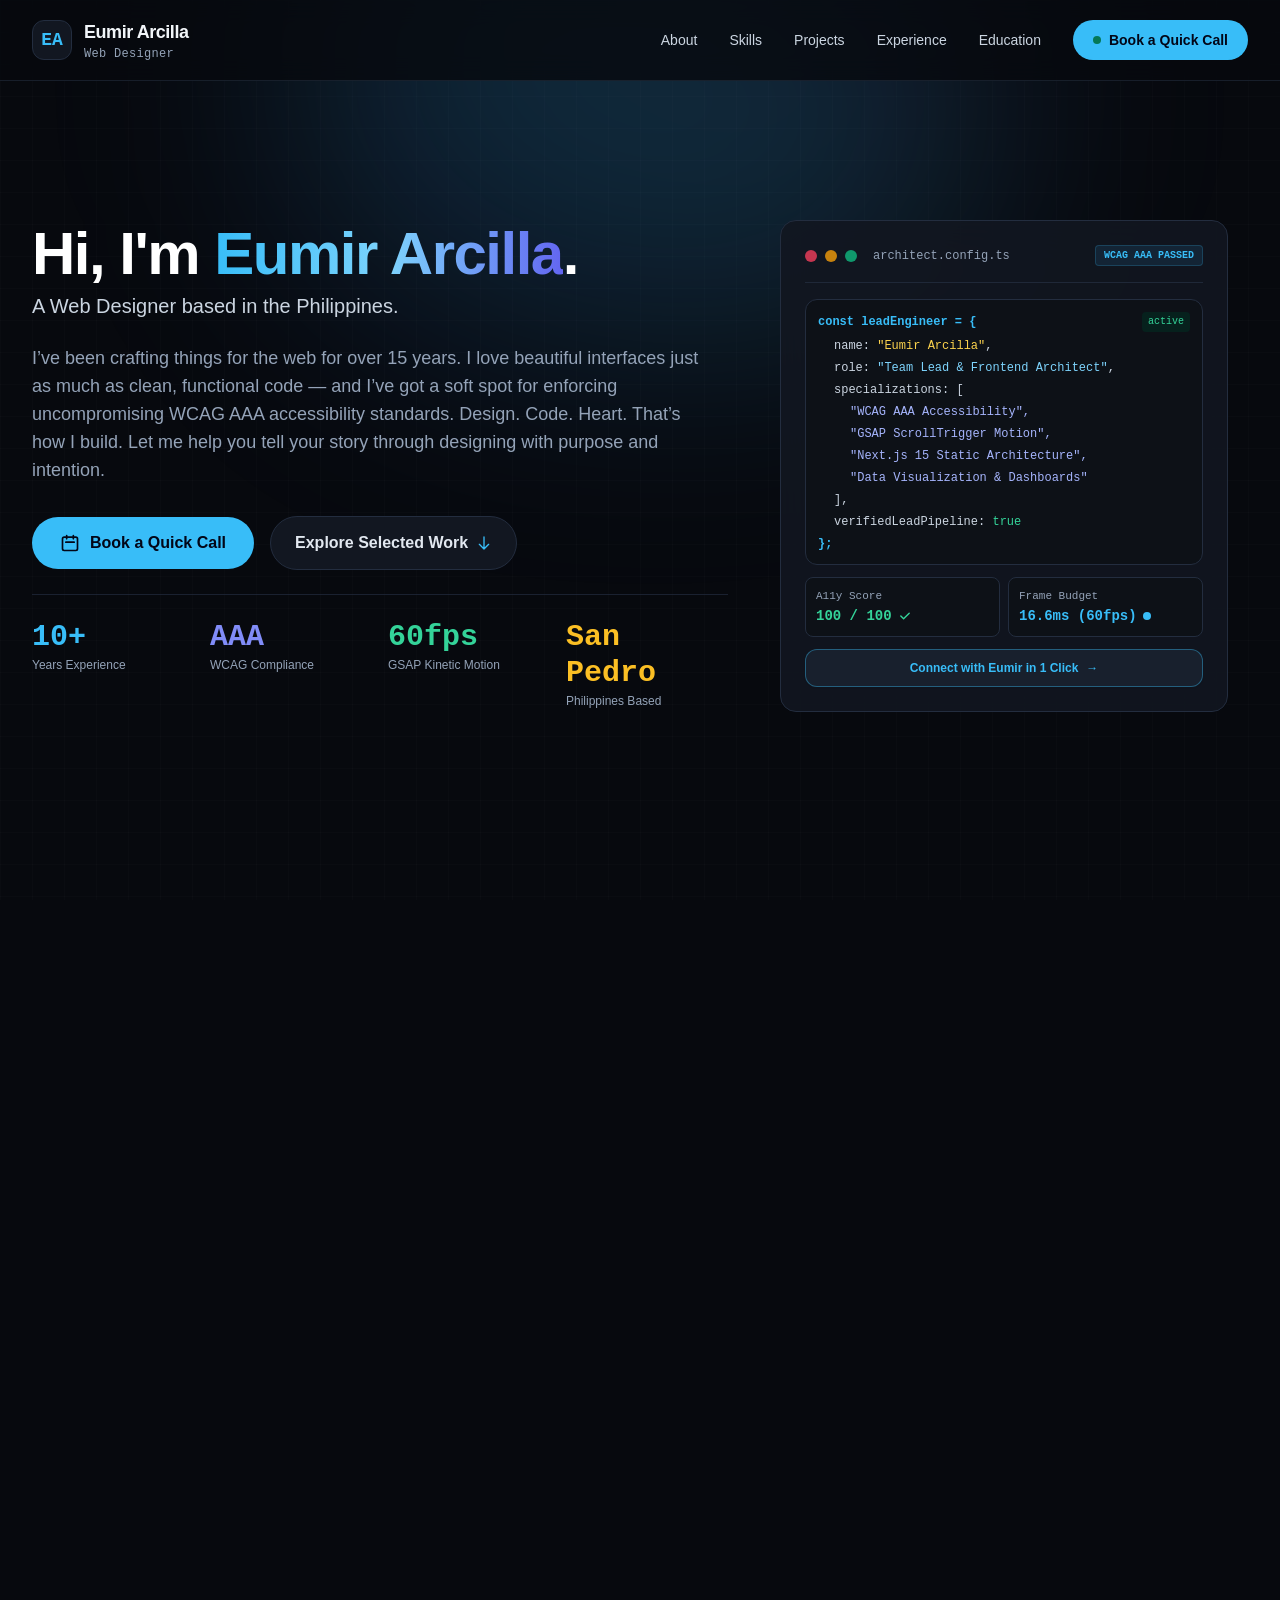
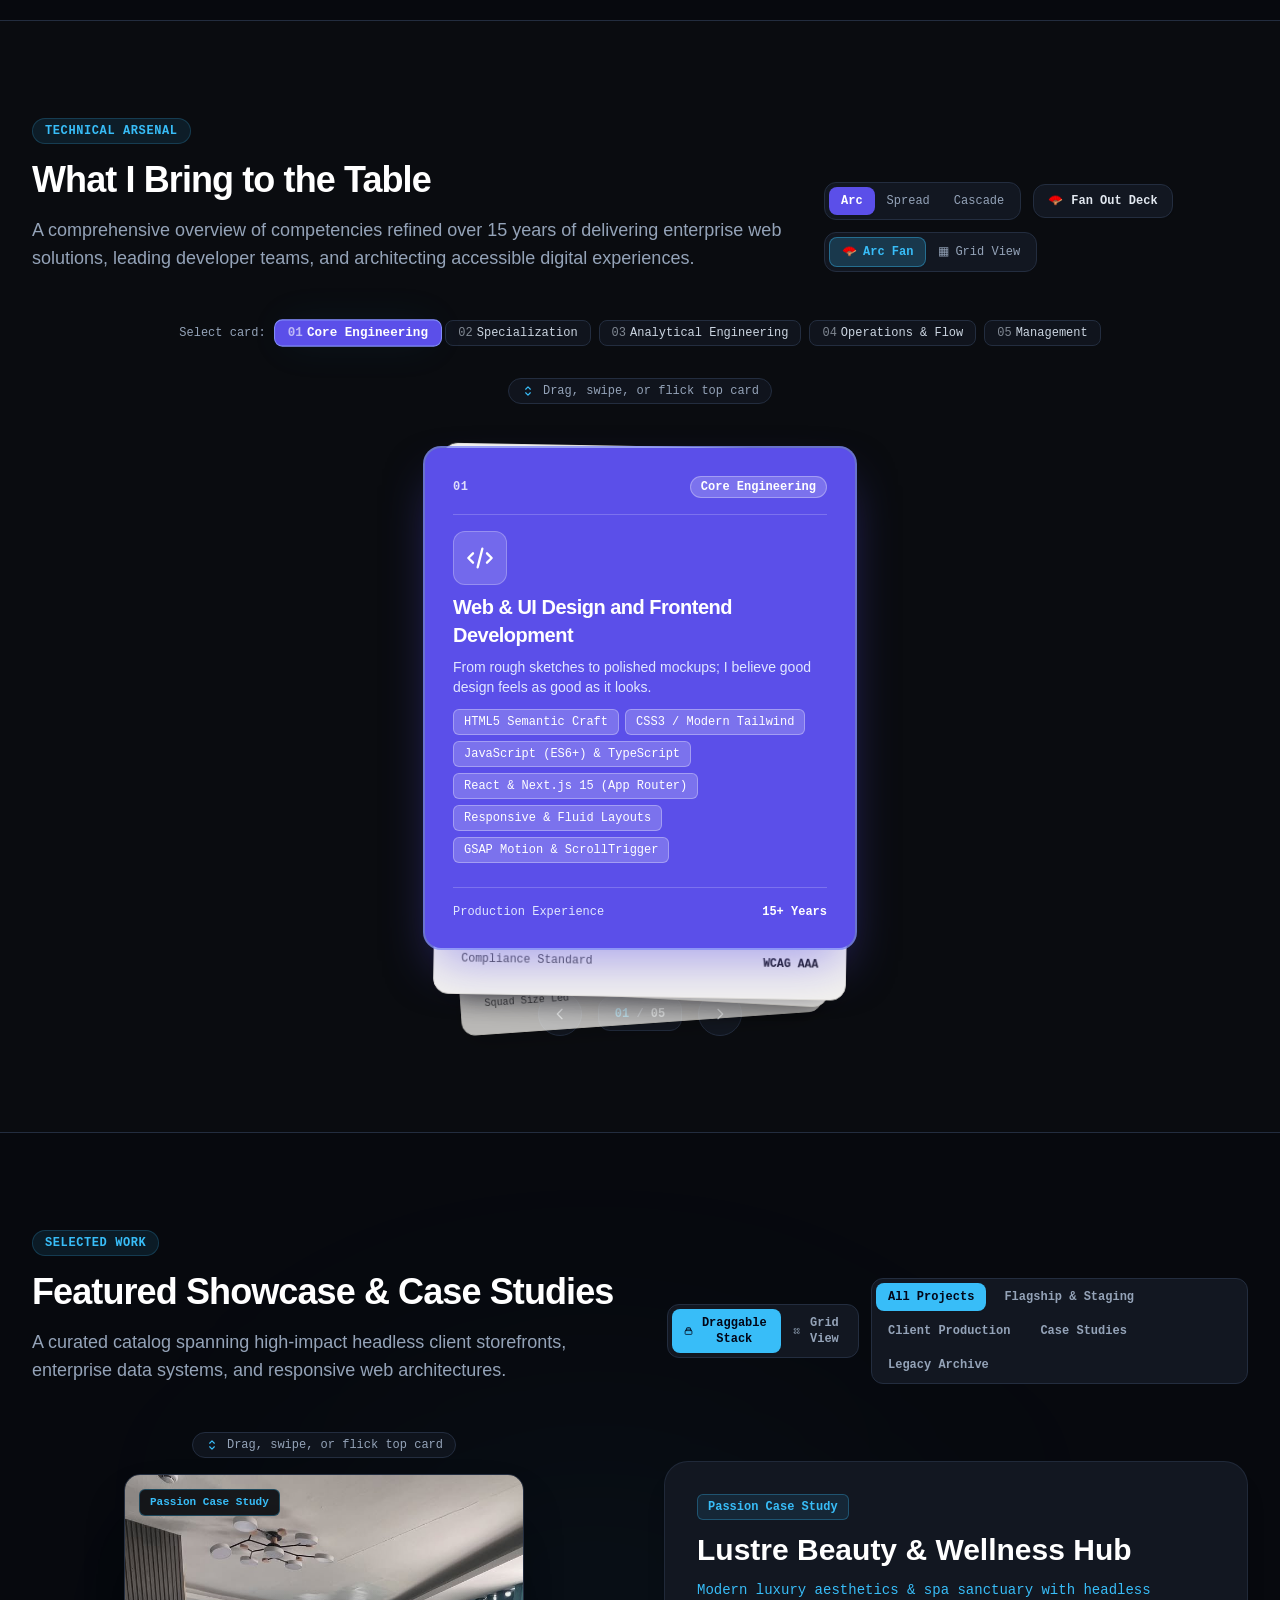
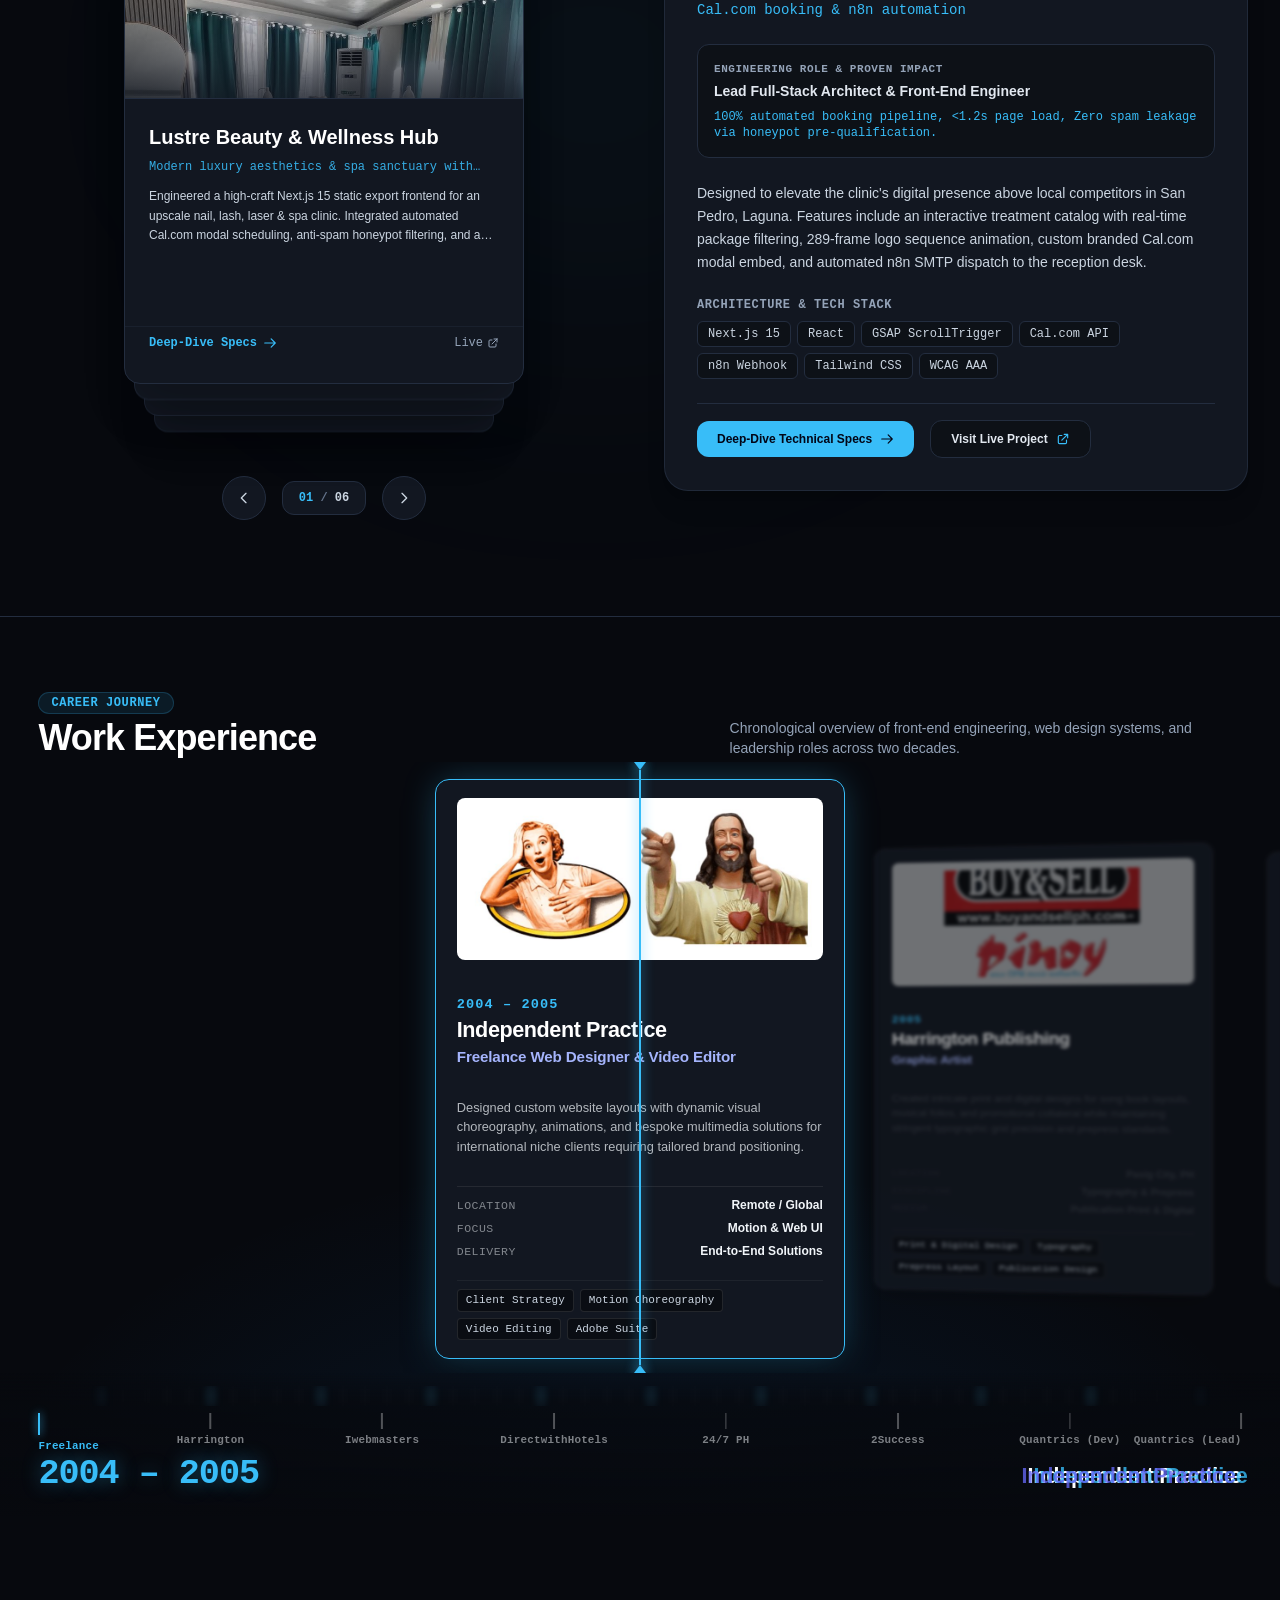
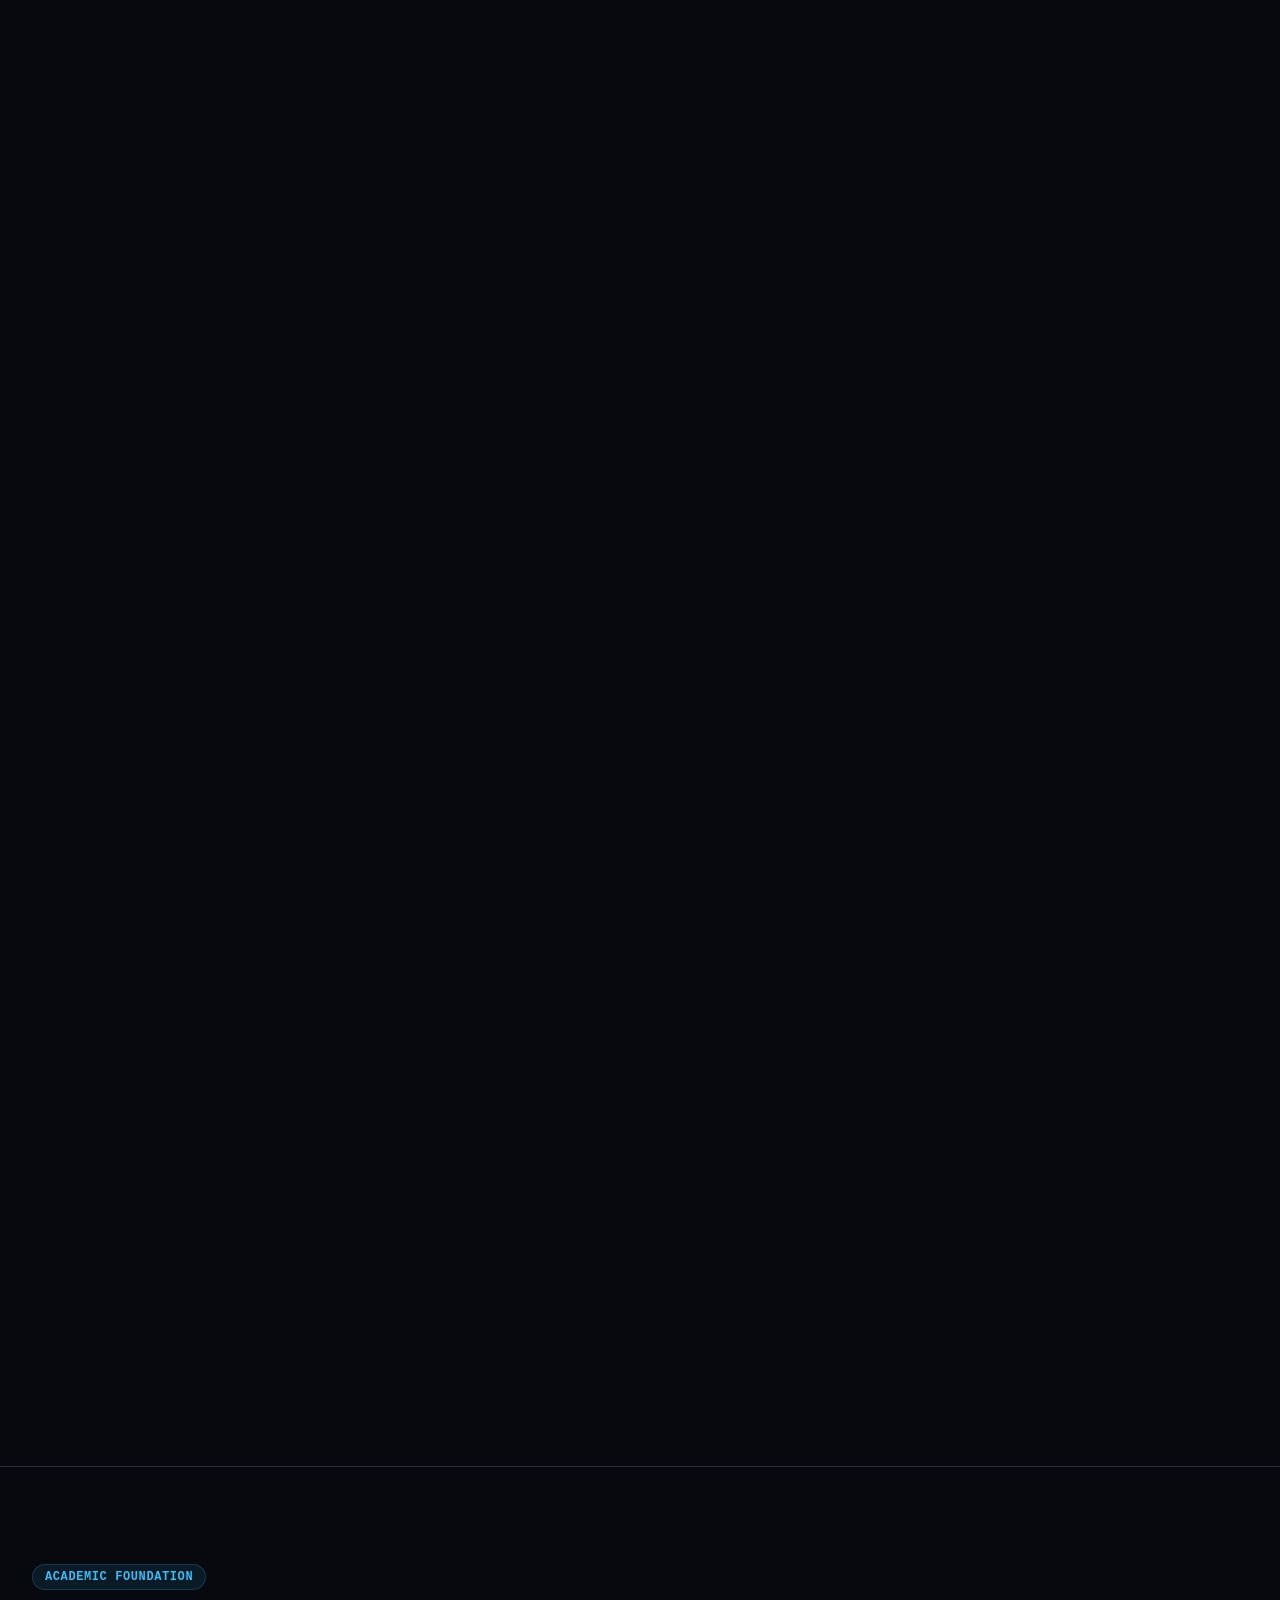
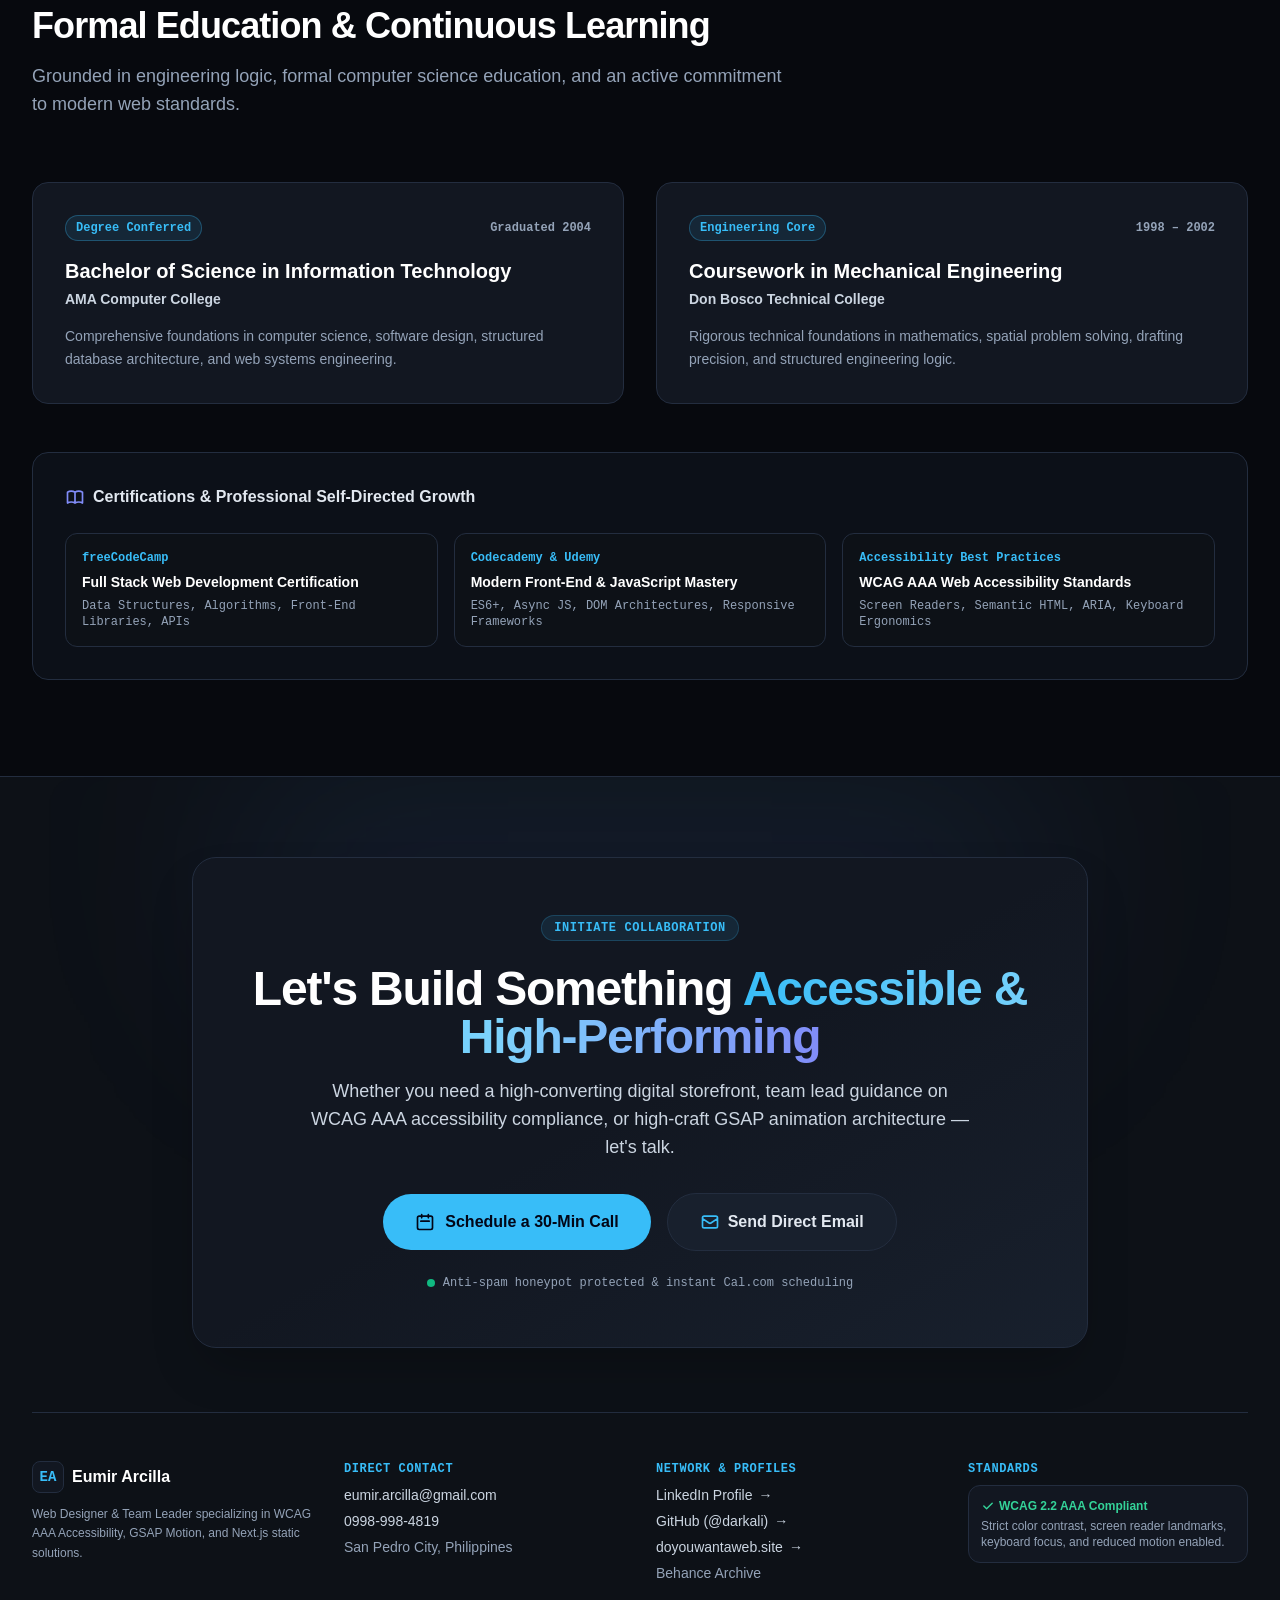
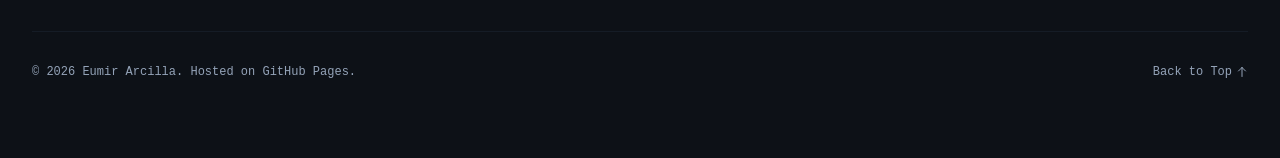
==== index.html @ a5be797b "Feat: Update supporting images for Work Experience section with branded company assets" ====
<!DOCTYPE html><!--6Mm9fi036B7rylkPkdK_B--><html lang="en" class="dark scroll-smooth"><head><meta charSet="utf-8"/><meta name="viewport" content="width=device-width, initial-scale=1, viewport-fit=cover"/><link rel="stylesheet" href="/_next/static/css/1da4fb6502bbda56.css" data-precedence="next"/><link rel="preload" as="script" fetchPriority="low" href="/_next/static/chunks/webpack-1017649d66d1259f.js"/><script src="/_next/static/chunks/4bd1b696-c023c6e3521b1417.js" async=""></script><script src="/_next/static/chunks/255-0e5ac6cd71b0e266.js" async=""></script><script src="/_next/static/chunks/main-app-c4c82fe445e689ec.js" async=""></script><script src="/_next/static/chunks/c15bf2b0-23b96f27db3d4449.js" async=""></script><script src="/_next/static/chunks/674-6855b64ee899c7fb.js" async=""></script><script src="/_next/static/chunks/app/layout-cfb5810f3ad5d52a.js" async=""></script><script src="/_next/static/chunks/94-ec327ff38d811812.js" async=""></script><script src="/_next/static/chunks/app/page-08c0075a27c650fc.js" async=""></script><link rel="icon" href="./assets/favicon.svg" type="image/svg+xml"/><meta name="theme-color" content="#07090e"/><title>Eumir Arcilla | Senior Front-End Developer &amp; Team Lead</title><meta name="description" content="Seasoned Web Developer &amp; Team Lead with over 15 years of expertise in front-end development, WCAG AAA web accessibility compliance, and high-performance modern web architecture."/><link rel="author" href="https://darkali.github.io"/><meta name="author" content="Eumir Arcilla"/><meta name="creator" content="Eumir Arcilla"/><link rel="canonical" href="https://darkali.github.io/"/><meta property="og:title" content="Eumir Arcilla | Senior Front-End Developer &amp; Team Lead"/><meta property="og:description" content="Crafting digital storefronts that captivate your audience and operational systems that keep you scaling. Specializing in Front-End Architecture, WCAG AAA Compliance, and GSAP Motion Engineering."/><meta property="og:url" content="https://darkali.github.io/"/><meta property="og:site_name" content="Eumir Arcilla Portfolio"/><meta property="og:locale" content="en_PH"/><meta property="og:type" content="website"/><meta name="twitter:card" content="summary"/><meta name="twitter:title" content="Eumir Arcilla | Senior Front-End Developer &amp; Team Lead"/><meta name="twitter:description" content="Crafting digital storefronts that captivate your audience and operational systems that keep you scaling. Specializing in Front-End Architecture, WCAG AAA Compliance, and GSAP Motion Engineering."/><script type="text/javascript">
  (function (C, A, L) { 
    let p = function (a, ar) { a.q.push(ar); }; 
    let d = C.document; 
    C.Cal = C.Cal || function () { 
      let cal = C.Cal; 
      let ar = arguments; 
      if (!cal.loaded) { 
        cal.ns = {}; 
        cal.q = cal.q || []; 
        let js = d.createElement("script");
        js.src = A;
        js.async = true;
        d.head.appendChild(js); 
        cal.loaded = true; 
      } 
      if (ar[0] === L) { 
        let api = function () { p(api, arguments); }; 
        let namespace = ar[1]; 
        api.q = api.q || []; 
        if(typeof namespace === "string"){
          cal.ns[namespace] = cal.ns[namespace] || api;
          p(cal.ns[namespace], ar);
          p(cal, ["initNamespace", namespace]);
        } else p(cal, ar); 
        return api; 
      } 
      p(cal, ar); 
    }; 
  })(window, "https://app.cal.com/embed/embed.js", "init");

  Cal("init", { origin: "https://app.cal.com" });
  Cal("ui", {
    theme: "dark",
    styles: { branding: { brandColor: "#38bdf8" } },
    hideEventTypeDetails: false,
    layout: "month_view"
  });

  Cal("init", "quick-call", { origin: "https://app.cal.com" });
  Cal.ns["quick-call"]("ui", {
    theme: "dark",
    styles: { branding: { brandColor: "#38bdf8" } },
    hideEventTypeDetails: false,
    layout: "month_view"
  });
</script><script src="/_next/static/chunks/polyfills-42372ed130431b0a.js" noModule=""></script></head><body class="bg-canvas text-slate-100 antialiased selection:bg-brand-cyan selection:text-slate-950"><div hidden=""><!--$--><!--/$--></div><a href="#main-content" class="skip-to-content">Skip to main content</a><header class="fixed top-0 left-0 right-0 z-50 transition-all duration-300 bg-canvas/80 backdrop-blur-md border-b border-canvas-border/60"><div class="sr-only opacity-0 pointer-events-none h-0 w-0 overflow-hidden" aria-hidden="true"><label for="hp_navbar_field">Do not fill this field</label><input id="hp_navbar_field" type="text" tabindex="-1" aria-hidden="true" autoComplete="off" name="website_verify"/></div><nav aria-label="Main Navigation" class="max-w-7xl mx-auto px-4 sm:px-6 lg:px-8 h-20 flex items-center justify-between"><a href="#hero" class="flex items-center gap-3 group focus:outline-none" aria-label="Eumir Arcilla — Back to top"><div class="w-10 h-10 rounded-xl bg-canvas-card border border-canvas-border flex items-center justify-center text-brand-cyan font-mono font-bold text-lg group-hover:border-brand-cyan/80 group-hover:shadow-glow transition-all">EA</div><div class="flex flex-col"><span class="font-bold tracking-tight text-slate-100 group-hover:text-brand-cyan transition-colors text-base sm:text-lg">Eumir Arcilla</span><span class="text-xs text-slate-400 font-mono tracking-wide">Web Designer</span></div></a><div class="hidden md:flex items-center gap-8"><a href="#hero" class="text-sm font-medium text-slate-300 hover:text-brand-cyan transition-colors py-2 focus:outline-none">About</a><a href="#skills" class="text-sm font-medium text-slate-300 hover:text-brand-cyan transition-colors py-2 focus:outline-none">Skills</a><a href="#projects" class="text-sm font-medium text-slate-300 hover:text-brand-cyan transition-colors py-2 focus:outline-none">Projects</a><a href="#experience" class="text-sm font-medium text-slate-300 hover:text-brand-cyan transition-colors py-2 focus:outline-none">Experience</a><a href="#education" class="text-sm font-medium text-slate-300 hover:text-brand-cyan transition-colors py-2 focus:outline-none">Education</a><button type="button" data-cal-link="eumir-arcilla/quick-call" data-cal-namespace="quick-call" data-cal-config="{&quot;layout&quot;:&quot;month_view&quot;}" class="inline-flex items-center justify-center gap-2 px-5 py-2.5 rounded-full bg-brand-cyan text-slate-950 font-semibold text-sm hover:bg-sky-300 hover:shadow-glow active:scale-95 transition-all focus:outline-none"><span class="w-2 h-2 rounded-full bg-emerald-700 animate-pulse"></span><span>Book a Quick Call</span></button></div><div class="flex items-center md:hidden"><button type="button" aria-expanded="false" aria-label="Toggle Navigation" class="p-2.5 rounded-xl bg-canvas-card border border-canvas-border text-slate-300 hover:text-brand-cyan focus:outline-none"><svg class="w-6 h-6" fill="none" stroke="currentColor" viewBox="0 0 24 24"><path stroke-linecap="round" stroke-linejoin="round" stroke-width="2" d="M4 6h16M4 12h16M4 18h16"></path></svg></button></div></nav></header><main id="main-content" class="w-full overflow-x-clip"><section id="hero" aria-label="Introduction &amp; Overview" class="relative min-h-screen pt-28 pb-20 flex items-center justify-center overflow-hidden bg-canvas"><div data-ambient-grid="true" class="absolute inset-0 bg-grid-pattern opacity-40 pointer-events-none transition-opacity" aria-hidden="true"></div><div class="absolute -top-40 left-1/2 -translate-x-1/2 w-[700px] h-[500px] bg-gradient-to-tr from-brand-blue/15 via-brand-cyan/20 to-brand-indigo/15 rounded-full blur-[120px] pointer-events-none" aria-hidden="true"></div><div class="sr-only opacity-0 pointer-events-none h-0 w-0 overflow-hidden" aria-hidden="true"><label for="hp_hero_verify">Leave this field empty</label><input id="hp_hero_verify" type="text" tabindex="-1" aria-hidden="true" autoComplete="off" name="company_url_hp" value=""/></div><div class="relative z-10 max-w-7xl mx-auto px-4 sm:px-6 lg:px-8 w-full"><div class="grid grid-cols-1 lg:grid-cols-12 gap-12 lg:gap-8 items-center"><div data-hero-content="true" class="lg:col-span-7 space-y-6"><div class="space-y-2"><h1 data-gsap="main-headline" class="text-4xl sm:text-5xl lg:text-6xl font-extrabold tracking-tight text-white leading-[1.12]">Hi, I&#x27;m<!-- --> <span class="bg-gradient-to-r from-brand-cyan via-sky-300 to-brand-indigo bg-clip-text text-transparent">Eumir Arcilla</span>.</h1><p data-gsap="subtitle" class="text-lg sm:text-xl font-medium text-slate-300">A Web Designer based in the Philippines.</p></div><p class="text-base sm:text-lg text-slate-400 leading-relaxed max-w-2xl">I’ve been crafting things for the web for over 15 years. I love beautiful interfaces just as much as clean, functional code — and I’ve got a soft spot for enforcing uncompromising WCAG AAA accessibility standards. Design. Code. Heart. That’s how I build. Let me help you tell your story through designing with purpose and intention.</p><div class="pt-2 flex flex-wrap items-center gap-4"><button type="button" data-gsap="booking-cta" data-cal-link="eumir-arcilla/quick-call" data-cal-namespace="quick-call" data-cal-config="{&quot;layout&quot;:&quot;month_view&quot;}" class="inline-flex items-center justify-center gap-2.5 px-7 py-3.5 rounded-full bg-brand-cyan text-slate-950 font-bold text-base hover:bg-sky-300 hover:shadow-glow active:scale-95 transition-all focus:outline-none"><svg class="w-5 h-5" fill="none" stroke="currentColor" viewBox="0 0 24 24"><path stroke-linecap="round" stroke-linejoin="round" stroke-width="2" d="M8 7V3m8 4V3m-9 8h10M5 21h14a2 2 0 002-2V7a2 2 0 00-2-2H5a2 2 0 00-2 2v12a2 2 0 002 2z"></path></svg><span>Book a Quick Call</span></button><a href="#projects" data-gsap="booking-cta" class="inline-flex items-center justify-center gap-2 px-6 py-3.5 rounded-full bg-canvas-card border border-canvas-border hover:border-brand-cyan/60 text-slate-200 hover:text-white font-semibold text-base transition-all focus:outline-none"><span>Explore Selected Work</span><svg class="w-4 h-4 text-brand-cyan" fill="none" stroke="currentColor" viewBox="0 0 24 24"><path stroke-linecap="round" stroke-linejoin="round" stroke-width="2" d="M19 14l-7 7m0 0l-7-7m7 7V3"></path></svg></a></div><div data-gsap="trust-metrics" class="pt-6 grid grid-cols-2 sm:grid-cols-4 gap-4 border-t border-canvas-border/70"><div><div class="text-2xl sm:text-3xl font-extrabold text-brand-cyan font-mono">10+</div><div class="text-xs text-slate-400 mt-0.5">Years Experience</div></div><div><div class="text-2xl sm:text-3xl font-extrabold text-indigo-400 font-mono">AAA</div><div class="text-xs text-slate-400 mt-0.5">WCAG Compliance</div></div><div><div class="text-2xl sm:text-3xl font-extrabold text-emerald-400 font-mono">60fps</div><div class="text-xs text-slate-400 mt-0.5">GSAP Kinetic Motion</div></div><div><div class="text-2xl sm:text-3xl font-extrabold text-amber-400 font-mono">San Pedro</div><div class="text-xs text-slate-400 mt-0.5">Philippines Based</div></div></div></div><div class="lg:col-span-5 flex justify-center"><div data-gsap="hero-visual" class="w-full max-w-md rounded-2xl bg-canvas-card/90 border border-canvas-border shadow-card backdrop-blur-xl p-5 sm:p-6 transition-transform relative group"><div class="flex items-center justify-between pb-4 border-b border-canvas-border/80"><div class="flex items-center gap-2"><span class="w-3 h-3 rounded-full bg-rose-500/80 inline-block"></span><span class="w-3 h-3 rounded-full bg-amber-500/80 inline-block"></span><span class="w-3 h-3 rounded-full bg-emerald-500/80 inline-block"></span><span class="ml-2 font-mono text-xs text-slate-400">architect.config.ts</span></div><span class="px-2 py-0.5 rounded text-[10px] font-mono font-semibold bg-brand-cyan/10 text-brand-cyan border border-brand-cyan/20">WCAG AAA PASSED</span></div><div class="mt-4 space-y-3 font-mono text-xs text-slate-300"><div class="p-3 rounded-xl bg-canvas-subtle border border-canvas-border space-y-1.5"><div class="text-slate-400 flex items-center justify-between"><span class="text-brand-cyan font-bold">const leadEngineer = {</span><span class="text-[10px] text-emerald-400 bg-emerald-950/60 px-1.5 py-0.5 rounded">active</span></div><div class="pl-4 text-slate-300">name: <span class="text-amber-300">&quot;Eumir Arcilla&quot;</span>,</div><div class="pl-4 text-slate-300">role: <span class="text-sky-300">&quot;Team Lead &amp; Frontend Architect&quot;</span>,</div><div class="pl-4 text-slate-300">specializations: [</div><div class="pl-8 text-indigo-300">&quot;WCAG AAA Accessibility&quot;,</div><div class="pl-8 text-indigo-300">&quot;GSAP ScrollTrigger Motion&quot;,</div><div class="pl-8 text-indigo-300">&quot;Next.js 15 Static Architecture&quot;,</div><div class="pl-8 text-indigo-300">&quot;Data Visualization &amp; Dashboards&quot;</div><div class="pl-4 text-slate-300">],</div><div class="pl-4 text-slate-300">verifiedLeadPipeline: <span class="text-emerald-400">true</span></div><div class="text-brand-cyan font-bold">};</div></div><div class="grid grid-cols-2 gap-2 text-[11px]"><div class="p-2.5 rounded-lg bg-canvas-subtle border border-canvas-border"><div class="text-slate-400">A11y Score</div><div class="text-emerald-400 font-bold text-sm mt-0.5 flex items-center gap-1.5"><span>100 / 100</span><svg class="w-3.5 h-3.5 text-emerald-400" fill="currentColor" viewBox="0 0 20 20"><path fill-rule="evenodd" d="M16.707 5.293a1 1 0 010 1.414l-8 8a1 1 0 01-1.414 0l-4-4a1 1 0 011.414-1.414L8 12.586l7.293-7.293a1 1 0 011.414 0z" clip-rule="evenodd"></path></svg></div></div><div class="p-2.5 rounded-lg bg-canvas-subtle border border-canvas-border"><div class="text-slate-400">Frame Budget</div><div class="text-brand-cyan font-bold text-sm mt-0.5 flex items-center gap-1.5"><span>16.6ms (60fps)</span><span class="w-2 h-2 rounded-full bg-brand-cyan animate-pulse"></span></div></div></div><button type="button" data-cal-link="eumir-arcilla/quick-call" data-cal-namespace="quick-call" data-cal-config="{&quot;layout&quot;:&quot;month_view&quot;}" class="w-full mt-2 py-2.5 px-4 rounded-xl bg-canvas-elevated hover:bg-canvas-subtle border border-brand-cyan/40 hover:border-brand-cyan text-brand-cyan hover:text-sky-300 font-sans font-semibold text-xs flex items-center justify-center gap-2 transition-all shadow-sm"><span>Connect with Eumir in 1 Click</span><span aria-hidden="true">→</span></button></div></div></div></div></div></section><section id="skills" aria-label="Technical Skills and Core Competencies" class="py-24 bg-[#0a0c10] border-t border-canvas-border relative overflow-x-clip"><div class="max-w-7xl mx-auto px-4 sm:px-6 lg:px-8"><div class="flex flex-col md:flex-row md:items-end justify-between mb-12 gap-6"><div class="max-w-3xl space-y-4"><div class="inline-flex items-center gap-2 px-3 py-1 rounded-full bg-brand-cyan/10 border border-brand-cyan/20 text-xs font-mono font-bold text-brand-cyan uppercase tracking-wider">Technical Arsenal</div><h2 class="text-3xl sm:text-4xl font-extrabold tracking-tight text-white">What I Bring to the Table</h2><p class="text-slate-400 text-base sm:text-lg leading-relaxed">A comprehensive overview of competencies refined over 15 years of delivering enterprise web solutions, leading developer teams, and architecting accessible digital experiences.</p></div><div class="flex flex-wrap items-center gap-3"><div class="hidden md:flex items-center gap-3"><div class="inline-flex items-center p-1 rounded-xl bg-canvas-card border border-canvas-border text-xs font-mono" role="group" aria-label="Fan Shape Controls"><button type="button" data-fan-mode-control="arc" aria-pressed="true" class="px-3 py-1.5 rounded-lg transition-all bg-[#5b4fe9] text-white font-bold shadow-sm">Arc</button><button type="button" data-fan-mode-control="spread" aria-pressed="false" class="px-3 py-1.5 rounded-lg transition-all text-slate-400 hover:text-slate-200">Spread</button><button type="button" data-fan-mode-control="cascade" aria-pressed="false" class="px-3 py-1.5 rounded-lg transition-all text-slate-400 hover:text-slate-200">Cascade</button></div><button type="button" data-fan-toggle="true" aria-pressed="false" class="inline-flex items-center gap-2 px-3.5 py-2 rounded-xl text-xs font-mono font-semibold bg-canvas-card border border-canvas-border hover:border-slate-500 text-slate-200 hover:text-white transition-all shadow-sm active:scale-95"><span>🪭</span><span data-fan-toggle-label="true">Fan Out Deck</span></button></div><div class="inline-flex items-center p-1 rounded-xl bg-canvas-card border border-canvas-border text-xs font-mono"><button type="button" aria-pressed="true" class="px-3 py-1.5 rounded-lg transition-all flex items-center gap-1.5 bg-brand-cyan/20 text-brand-cyan font-bold border border-brand-cyan/40 shadow-sm"><span>🪭</span><span>Arc Fan</span></button><button type="button" aria-pressed="false" class="px-3 py-1.5 rounded-lg transition-all flex items-center gap-1.5 text-slate-400 hover:text-slate-200"><span>▦</span><span>Grid View</span></button></div></div></div><div class="flex flex-wrap items-center justify-center gap-2 mb-8" aria-label="Direct Card Quick Selectors"><span class="text-xs font-mono text-slate-400 mr-1 hidden sm:inline">Select card:</span><button type="button" class="px-3 py-1 rounded-lg text-xs font-mono transition-all border bg-canvas-card/80 text-slate-300 border-canvas-border hover:border-slate-500 hover:text-white"><span class="opacity-60 mr-1">0<!-- -->1</span>Core Engineering</button><button type="button" class="px-3 py-1 rounded-lg text-xs font-mono transition-all border bg-canvas-card/80 text-slate-300 border-canvas-border hover:border-slate-500 hover:text-white"><span class="opacity-60 mr-1">0<!-- -->2</span>Specialization</button><button type="button" class="px-3 py-1 rounded-lg text-xs font-mono transition-all border bg-canvas-card/80 text-slate-300 border-canvas-border hover:border-slate-500 hover:text-white"><span class="opacity-60 mr-1">0<!-- -->3</span>Analytical Engineering</button><button type="button" class="px-3 py-1 rounded-lg text-xs font-mono transition-all border bg-canvas-card/80 text-slate-300 border-canvas-border hover:border-slate-500 hover:text-white"><span class="opacity-60 mr-1">0<!-- -->4</span>Operations &amp; Flow</button><button type="button" class="px-3 py-1 rounded-lg text-xs font-mono transition-all border bg-canvas-card/80 text-slate-300 border-canvas-border hover:border-slate-500 hover:text-white"><span class="opacity-60 mr-1">0<!-- -->5</span>Management</button></div><div class="elastic-stack relative w-full min-h-[590px] sm:min-h-[660px] flex items-center justify-center py-8 select-none overflow-visible" data-elastic-hover="true" data-fan-mode="arc" role="region" aria-label="Interactive Technical Skills Arc Deck" tabindex="0"><div data-elastic-card="true" data-skill-id="web-frontend" tabindex="0" role="button" aria-label="Web &amp; UI Design and Frontend Development — Core Engineering" aria-pressed="false" style="transform-origin:center bottom;z-index:20;touch-action:auto" class="elastic-card absolute w-[285px] xs:w-[310px] sm:w-[380px] md:w-[410px] lg:w-[430px] max-w-[82vw] rounded-2xl transition-colors duration-300 p-6 sm:p-7 flex flex-col justify-between focus:outline-none cursor-pointer bg-[#f4f3ef] text-neutral-900 border border-[#e2e0d8] shadow-[0_12px_32px_-8px_rgba(0,0,0,0.38)] hover:border-neutral-400"><div><div class="flex items-center justify-between"><span class="font-mono text-xs font-bold tracking-wider text-neutral-500">0<!-- -->1</span><span class="text-xs font-mono font-semibold px-2.5 py-0.5 rounded-full border bg-black/5 text-neutral-700 border-neutral-300">Core Engineering</span></div><div class="h-px w-full my-4 bg-neutral-300/80"></div><div class="my-2"><div class="p-3 rounded-xl border inline-flex items-center justify-center transition-transform group-hover:scale-105 flex-shrink-0 bg-black/[0.04] border-neutral-300 text-neutral-900 [&amp;_svg]:text-neutral-900"><svg class="w-7 h-7" fill="none" stroke="currentColor" viewBox="0 0 24 24"><path stroke-linecap="round" stroke-linejoin="round" stroke-width="2" d="M10 20l4-16m4 4l4 4-4 4M6 16l-4-4 4-4"></path></svg></div></div><div class="mt-2"><h3 class="text-lg sm:text-xl font-bold tracking-tight leading-snug text-neutral-900">Web &amp; UI Design and Frontend Development</h3><p class="mt-2 text-xs sm:text-sm leading-relaxed text-neutral-600">From rough sketches to polished mockups; I believe good design feels as good as it looks.</p></div><div class="pt-3 flex flex-wrap gap-1.5"><span class="text-xs font-mono px-2.5 py-1 rounded-md border bg-neutral-200/90 text-neutral-800 border-neutral-300/80">HTML5 Semantic Craft</span><span class="text-xs font-mono px-2.5 py-1 rounded-md border bg-neutral-200/90 text-neutral-800 border-neutral-300/80">CSS3 / Modern Tailwind</span><span class="text-xs font-mono px-2.5 py-1 rounded-md border bg-neutral-200/90 text-neutral-800 border-neutral-300/80">JavaScript (ES6+) &amp; TypeScript</span><span class="text-xs font-mono px-2.5 py-1 rounded-md border bg-neutral-200/90 text-neutral-800 border-neutral-300/80">React &amp; Next.js 15 (App Router)</span><span class="text-xs font-mono px-2.5 py-1 rounded-md border bg-neutral-200/90 text-neutral-800 border-neutral-300/80">Responsive &amp; Fluid Layouts</span><span class="text-xs font-mono px-2.5 py-1 rounded-md border bg-neutral-200/90 text-neutral-800 border-neutral-300/80">GSAP Motion &amp; ScrollTrigger</span></div></div><div class="mt-6 pt-4 border-t flex items-center justify-between text-xs font-mono border-neutral-300/80 text-neutral-600"><span>Production Experience</span><span class="font-bold text-neutral-900">15+ Years</span></div></div><div data-elastic-card="true" data-skill-id="wcag-accessibility" tabindex="0" role="button" aria-label="Web Accessibility (WCAG AAA) Compliance — Specialization" aria-pressed="false" style="transform-origin:center bottom;z-index:21;touch-action:auto" class="elastic-card absolute w-[285px] xs:w-[310px] sm:w-[380px] md:w-[410px] lg:w-[430px] max-w-[82vw] rounded-2xl transition-colors duration-300 p-6 sm:p-7 flex flex-col justify-between focus:outline-none cursor-pointer bg-[#f4f3ef] text-neutral-900 border border-[#e2e0d8] shadow-[0_12px_32px_-8px_rgba(0,0,0,0.38)] hover:border-neutral-400"><div><div class="flex items-center justify-between"><span class="font-mono text-xs font-bold tracking-wider text-neutral-500">0<!-- -->2</span><span class="text-xs font-mono font-semibold px-2.5 py-0.5 rounded-full border bg-black/5 text-neutral-700 border-neutral-300">Specialization</span></div><div class="h-px w-full my-4 bg-neutral-300/80"></div><div class="my-2"><div class="p-3 rounded-xl border inline-flex items-center justify-center transition-transform group-hover:scale-105 flex-shrink-0 bg-black/[0.04] border-neutral-300 text-neutral-900 [&amp;_svg]:text-neutral-900"><svg class="w-7 h-7" fill="none" stroke="currentColor" viewBox="0 0 24 24"><path stroke-linecap="round" stroke-linejoin="round" stroke-width="2" d="M9 12l2 2 4-4m5.618-4.016A11.955 11.955 0 0112 2.944a11.955 11.955 0 01-8.618 3.04A12.02 12.02 0 003 9c0 5.591 3.824 10.29 9 11.622 5.176-1.332 9-6.03 9-11.622 0-1.042-.133-2.052-.382-3.016z"></path></svg></div></div><div class="mt-2"><h3 class="text-lg sm:text-xl font-bold tracking-tight leading-snug text-neutral-900">Web Accessibility (WCAG AAA) Compliance</h3><p class="mt-2 text-xs sm:text-sm leading-relaxed text-neutral-600">Uncompromising advocacy and execution for accessible web experiences, ensuring full WCAG 2.1/2.2 Level AAA compliance, ARIA landmark semantics, and assistive technology optimization.</p></div><div class="pt-3 flex flex-wrap gap-1.5"><span class="text-xs font-mono px-2.5 py-1 rounded-md border bg-neutral-200/90 text-neutral-800 border-neutral-300/80">WCAG AAA Strict Compliance</span><span class="text-xs font-mono px-2.5 py-1 rounded-md border bg-neutral-200/90 text-neutral-800 border-neutral-300/80">Semantic Landmark Architecture</span><span class="text-xs font-mono px-2.5 py-1 rounded-md border bg-neutral-200/90 text-neutral-800 border-neutral-300/80">Screen-Reader (NVDA/JAWS/VoiceOver) Audits</span><span class="text-xs font-mono px-2.5 py-1 rounded-md border bg-neutral-200/90 text-neutral-800 border-neutral-300/80">Full Keyboard Navigation &amp; Focus Rings</span><span class="text-xs font-mono px-2.5 py-1 rounded-md border bg-neutral-200/90 text-neutral-800 border-neutral-300/80">Color Contrast 7:1+ Ratios</span><span class="text-xs font-mono px-2.5 py-1 rounded-md border bg-neutral-200/90 text-neutral-800 border-neutral-300/80">Reduced Motion Alternatives</span></div></div><div class="mt-6 pt-4 border-t flex items-center justify-between text-xs font-mono border-neutral-300/80 text-neutral-600"><span>Compliance Standard</span><span class="font-bold text-neutral-900">WCAG AAA</span></div></div><div data-elastic-card="true" data-skill-id="data-visualization" tabindex="0" role="button" aria-label="Data Visualization &amp; Analysis — Analytical Engineering" aria-pressed="false" style="transform-origin:center bottom;z-index:22;touch-action:auto" class="elastic-card absolute w-[285px] xs:w-[310px] sm:w-[380px] md:w-[410px] lg:w-[430px] max-w-[82vw] rounded-2xl transition-colors duration-300 p-6 sm:p-7 flex flex-col justify-between focus:outline-none cursor-pointer bg-[#f4f3ef] text-neutral-900 border border-[#e2e0d8] shadow-[0_12px_32px_-8px_rgba(0,0,0,0.38)] hover:border-neutral-400"><div><div class="flex items-center justify-between"><span class="font-mono text-xs font-bold tracking-wider text-neutral-500">0<!-- -->3</span><span class="text-xs font-mono font-semibold px-2.5 py-0.5 rounded-full border bg-black/5 text-neutral-700 border-neutral-300">Analytical Engineering</span></div><div class="h-px w-full my-4 bg-neutral-300/80"></div><div class="my-2"><div class="p-3 rounded-xl border inline-flex items-center justify-center transition-transform group-hover:scale-105 flex-shrink-0 bg-black/[0.04] border-neutral-300 text-neutral-900 [&amp;_svg]:text-neutral-900"><svg class="w-7 h-7" fill="none" stroke="currentColor" viewBox="0 0 24 24"><path stroke-linecap="round" stroke-linejoin="round" stroke-width="2" d="M9 19v-6a2 2 0 00-2-2H5a2 2 0 00-2 2v6a2 2 0 002 2h2a2 2 0 002-2zm0 0V9a2 2 0 012-2h2a2 2 0 012 2v10m-6 0a2 2 0 002 2h2a2 2 0 002-2m0 0V5a2 2 0 012-2h2a2 2 0 012 2v14a2 2 0 01-2 2h-2a2 2 0 01-2-2z"></path></svg></div></div><div class="mt-2"><h3 class="text-lg sm:text-xl font-bold tracking-tight leading-snug text-neutral-900">Data Visualization &amp; Analysis</h3><p class="mt-2 text-xs sm:text-sm leading-relaxed text-neutral-600">Taking raw information and making it understandable, useful, and even beautiful.</p></div><div class="pt-3 flex flex-wrap gap-1.5"><span class="text-xs font-mono px-2.5 py-1 rounded-md border bg-neutral-200/90 text-neutral-800 border-neutral-300/80">Interactive Dashboards</span><span class="text-xs font-mono px-2.5 py-1 rounded-md border bg-neutral-200/90 text-neutral-800 border-neutral-300/80">Enterprise HR Feedback Systems</span><span class="text-xs font-mono px-2.5 py-1 rounded-md border bg-neutral-200/90 text-neutral-800 border-neutral-300/80">Data-Driven Reporting UI</span><span class="text-xs font-mono px-2.5 py-1 rounded-md border bg-neutral-200/90 text-neutral-800 border-neutral-300/80">Analytical Filtering &amp; State</span><span class="text-xs font-mono px-2.5 py-1 rounded-md border bg-neutral-200/90 text-neutral-800 border-neutral-300/80">Visual Charting &amp; Graph Engines</span><span class="text-xs font-mono px-2.5 py-1 rounded-md border bg-neutral-200/90 text-neutral-800 border-neutral-300/80">Metric KPIs &amp; Executive Overviews</span></div></div><div class="mt-6 pt-4 border-t flex items-center justify-between text-xs font-mono border-neutral-300/80 text-neutral-600"><span>Efficiency Boost</span><span class="font-bold text-neutral-900">40%+ Speed</span></div></div><div data-elastic-card="true" data-skill-id="process-tooling" tabindex="0" role="button" aria-label="Process Improvement &amp; Modern Tooling — Operations &amp; Flow" aria-pressed="false" style="transform-origin:center bottom;z-index:21;touch-action:auto" class="elastic-card absolute w-[285px] xs:w-[310px] sm:w-[380px] md:w-[410px] lg:w-[430px] max-w-[82vw] rounded-2xl transition-colors duration-300 p-6 sm:p-7 flex flex-col justify-between focus:outline-none cursor-pointer bg-[#f4f3ef] text-neutral-900 border border-[#e2e0d8] shadow-[0_12px_32px_-8px_rgba(0,0,0,0.38)] hover:border-neutral-400"><div><div class="flex items-center justify-between"><span class="font-mono text-xs font-bold tracking-wider text-neutral-500">0<!-- -->4</span><span class="text-xs font-mono font-semibold px-2.5 py-0.5 rounded-full border bg-black/5 text-neutral-700 border-neutral-300">Operations &amp; Flow</span></div><div class="h-px w-full my-4 bg-neutral-300/80"></div><div class="my-2"><div class="p-3 rounded-xl border inline-flex items-center justify-center transition-transform group-hover:scale-105 flex-shrink-0 bg-black/[0.04] border-neutral-300 text-neutral-900 [&amp;_svg]:text-neutral-900"><svg class="w-7 h-7" fill="none" stroke="currentColor" viewBox="0 0 24 24"><path stroke-linecap="round" stroke-linejoin="round" stroke-width="2" d="M13 10V3L4 14h7v7l9-11h-7z"></path></svg></div></div><div class="mt-2"><h3 class="text-lg sm:text-xl font-bold tracking-tight leading-snug text-neutral-900">Process Improvement &amp; Modern Tooling</h3><p class="mt-2 text-xs sm:text-sm leading-relaxed text-neutral-600">Engineering high-efficiency front-end workflows, code standards, CI/CD automated deployment, and agile delivery pipelines that eliminate bottlenecks.</p></div><div class="pt-3 flex flex-wrap gap-1.5"><span class="text-xs font-mono px-2.5 py-1 rounded-md border bg-neutral-200/90 text-neutral-800 border-neutral-300/80">Agile / Scrum Methodologies</span><span class="text-xs font-mono px-2.5 py-1 rounded-md border bg-neutral-200/90 text-neutral-800 border-neutral-300/80">Front-End Workflow Enhancement</span><span class="text-xs font-mono px-2.5 py-1 rounded-md border bg-neutral-200/90 text-neutral-800 border-neutral-300/80">CI/CD &amp; GitHub Pages Pipelines</span><span class="text-xs font-mono px-2.5 py-1 rounded-md border bg-neutral-200/90 text-neutral-800 border-neutral-300/80">Automated Playwright QA Auditing</span><span class="text-xs font-mono px-2.5 py-1 rounded-md border bg-neutral-200/90 text-neutral-800 border-neutral-300/80">Modular Component Libraries</span><span class="text-xs font-mono px-2.5 py-1 rounded-md border bg-neutral-200/90 text-neutral-800 border-neutral-300/80">Anti-Spam &amp; Webhook Pipelines</span></div></div><div class="mt-6 pt-4 border-t flex items-center justify-between text-xs font-mono border-neutral-300/80 text-neutral-600"><span>Deployment Cycle</span><span class="font-bold text-neutral-900">Instant Zero-Downtime</span></div></div><div data-elastic-card="true" data-skill-id="leadership-coaching" tabindex="0" role="button" aria-label="Team Leadership &amp; Engineering Coaching — Management" aria-pressed="false" style="transform-origin:center bottom;z-index:20;touch-action:auto" class="elastic-card absolute w-[285px] xs:w-[310px] sm:w-[380px] md:w-[410px] lg:w-[430px] max-w-[82vw] rounded-2xl transition-colors duration-300 p-6 sm:p-7 flex flex-col justify-between focus:outline-none cursor-pointer bg-[#f4f3ef] text-neutral-900 border border-[#e2e0d8] shadow-[0_12px_32px_-8px_rgba(0,0,0,0.38)] hover:border-neutral-400"><div><div class="flex items-center justify-between"><span class="font-mono text-xs font-bold tracking-wider text-neutral-500">0<!-- -->5</span><span class="text-xs font-mono font-semibold px-2.5 py-0.5 rounded-full border bg-black/5 text-neutral-700 border-neutral-300">Management</span></div><div class="h-px w-full my-4 bg-neutral-300/80"></div><div class="my-2"><div class="p-3 rounded-xl border inline-flex items-center justify-center transition-transform group-hover:scale-105 flex-shrink-0 bg-black/[0.04] border-neutral-300 text-neutral-900 [&amp;_svg]:text-neutral-900"><svg class="w-7 h-7" fill="none" stroke="currentColor" viewBox="0 0 24 24"><path stroke-linecap="round" stroke-linejoin="round" stroke-width="2" d="M17 20h5v-2a3 3 0 00-5.356-1.857M17 20H7m10 0v-2c0-.656-.126-1.283-.356-1.857M7 20H2v-2a3 3 0 015.356-1.857M7 20v-2c0-.656.126-1.283.356-1.857m0 0a5.002 5.002 0 019.288 0M15 7a3 3 0 11-6 0 3 3 0 016 0zm6 3a2 2 0 11-4 0 2 2 0 014 0zM7 10a2 2 0 11-4 0 2 2 0 014 0z"></path></svg></div></div><div class="mt-2"><h3 class="text-lg sm:text-xl font-bold tracking-tight leading-snug text-neutral-900">Team Leadership &amp; Engineering Coaching</h3><p class="mt-2 text-xs sm:text-sm leading-relaxed text-neutral-600">Empowering developer squads through empathetic mentorship, technical code reviews, cross-functional alignment with product owners, and constructive resolution.</p></div><div class="pt-3 flex flex-wrap gap-1.5"><span class="text-xs font-mono px-2.5 py-1 rounded-md border bg-neutral-200/90 text-neutral-800 border-neutral-300/80">Mentoring &amp; Coaching Junior/Mid Devs</span><span class="text-xs font-mono px-2.5 py-1 rounded-md border bg-neutral-200/90 text-neutral-800 border-neutral-300/80">Cross-Functional Team Alignment</span><span class="text-xs font-mono px-2.5 py-1 rounded-md border bg-neutral-200/90 text-neutral-800 border-neutral-300/80">Code Reviews &amp; Standards Enforcement</span><span class="text-xs font-mono px-2.5 py-1 rounded-md border bg-neutral-200/90 text-neutral-800 border-neutral-300/80">Conflict Resolution &amp; Team Morale</span><span class="text-xs font-mono px-2.5 py-1 rounded-md border bg-neutral-200/90 text-neutral-800 border-neutral-300/80">Sprint Planning &amp; Velocity Tracking</span><span class="text-xs font-mono px-2.5 py-1 rounded-md border bg-neutral-200/90 text-neutral-800 border-neutral-300/80">Stakeholder Communication</span></div></div><div class="mt-6 pt-4 border-t flex items-center justify-between text-xs font-mono border-neutral-300/80 text-neutral-600"><span>Squad Size Led</span><span class="font-bold text-neutral-900">Cross-Functional</span></div></div></div></div></section><section id="projects" aria-label="Selected Projects and Case Studies" class="py-24 bg-canvas border-t border-canvas-border relative overflow-hidden"><div class="absolute top-1/2 left-1/4 -translate-y-1/2 w-[550px] h-[450px] bg-brand-cyan/5 rounded-full blur-[140px] pointer-events-none" aria-hidden="true"></div><div class="max-w-7xl mx-auto px-4 sm:px-6 lg:px-8 relative z-10"><div class="flex flex-col md:flex-row md:items-end justify-between mb-12 gap-6"><div class="space-y-4 max-w-2xl"><div class="inline-flex items-center gap-2 px-3 py-1 rounded-full bg-brand-cyan/10 border border-brand-cyan/20 text-xs font-mono font-bold text-brand-cyan uppercase tracking-wider">Selected Work</div><h2 class="text-3xl sm:text-4xl font-extrabold tracking-tight text-white">Featured Showcase &amp; Case Studies</h2><p class="text-slate-400 text-base sm:text-lg">A curated catalog spanning high-impact headless client storefronts, enterprise data systems, and responsive web architectures.</p></div><div class="flex flex-col sm:flex-row sm:items-center gap-3"><div class="inline-flex items-center p-1 rounded-xl bg-canvas-card border border-canvas-border" role="group" aria-label="Projects view mode"><button type="button" aria-pressed="true" class="inline-flex items-center gap-1.5 px-3 py-1.5 rounded-lg text-xs font-mono font-semibold transition-all focus:outline-none bg-brand-cyan text-slate-950 shadow-sm"><svg class="w-3.5 h-3.5" fill="none" stroke="currentColor" viewBox="0 0 24 24"><path stroke-linecap="round" stroke-linejoin="round" stroke-width="2" d="M19 11H5m14 0a2 2 0 012 2v6a2 2 0 01-2 2H5a2 2 0 01-2-2v-6a2 2 0 012-2m14 0V9a2 2 0 00-2-2M5 11V9a2 2 0 012-2m0 0V5a2 2 0 012-2h6a2 2 0 012 2v2M7 7h10"></path></svg><span>Draggable Stack</span></button><button type="button" aria-pressed="false" class="inline-flex items-center gap-1.5 px-3 py-1.5 rounded-lg text-xs font-mono font-semibold transition-all focus:outline-none text-slate-400 hover:text-slate-200"><svg class="w-3.5 h-3.5" fill="none" stroke="currentColor" viewBox="0 0 24 24"><path stroke-linecap="round" stroke-linejoin="round" stroke-width="2" d="M4 6a2 2 0 012-2h2a2 2 0 012 2v2a2 2 0 01-2 2H6a2 2 0 01-2-2V6zM14 6a2 2 0 012-2h2a2 2 0 012 2v2a2 2 0 01-2 2h-2a2 2 0 01-2-2V6zM4 16a2 2 0 012-2h2a2 2 0 012 2v2a2 2 0 01-2 2H6a2 2 0 01-2-2v-2zM14 16a2 2 0 012-2h2a2 2 0 012 2v2a2 2 0 01-2 2h-2a2 2 0 01-2-2v-2z"></path></svg><span>Grid View</span></button></div><div role="tablist" aria-label="Filter projects by category" class="flex flex-wrap items-center gap-1.5 p-1 rounded-xl bg-canvas-card border border-canvas-border"><button role="tab" aria-selected="true" class="px-3 py-1.5 rounded-lg text-xs font-semibold font-mono transition-all focus:outline-none bg-brand-cyan text-slate-950 shadow-sm">All Projects</button><button role="tab" aria-selected="false" class="px-3 py-1.5 rounded-lg text-xs font-semibold font-mono transition-all focus:outline-none text-slate-400 hover:text-slate-200">Flagship &amp; Staging</button><button role="tab" aria-selected="false" class="px-3 py-1.5 rounded-lg text-xs font-semibold font-mono transition-all focus:outline-none text-slate-400 hover:text-slate-200">Client Production</button><button role="tab" aria-selected="false" class="px-3 py-1.5 rounded-lg text-xs font-semibold font-mono transition-all focus:outline-none text-slate-400 hover:text-slate-200">Case Studies</button><button role="tab" aria-selected="false" class="px-3 py-1.5 rounded-lg text-xs font-semibold font-mono transition-all focus:outline-none text-slate-400 hover:text-slate-200">Legacy Archive</button></div></div></div><div class="grid grid-cols-1 lg:grid-cols-12 gap-10 lg:gap-12 items-center"><div class="lg:col-span-6 flex flex-col items-center"><div class="mb-4 inline-flex items-center gap-2 px-3 py-1 rounded-full bg-canvas-card/80 border border-canvas-border text-xs font-mono text-slate-400"><svg class="w-3.5 h-3.5 text-brand-cyan animate-pulse" fill="none" stroke="currentColor" viewBox="0 0 24 24"><path stroke-linecap="round" stroke-linejoin="round" stroke-width="2" d="M8 9l4-4 4 4m0 6l-4 4-4-4"></path></svg><span>Drag, swipe, or flick top card</span></div><div class="card-stack relative w-full max-w-[340px] sm:max-w-[400px] h-[480px] sm:h-[510px]" style="perspective:1000px;margin-bottom:84px"><div data-stack-card="true" data-project-card="true" class="stack-card absolute inset-0 rounded-2xl bg-canvas-card border border-canvas-border overflow-hidden select-none shadow-2xl flex flex-col justify-between transition-colors duration-300 border-brand-cyan/60 hover:shadow-glow cursor-grab active:cursor-grabbing" style="transform-origin:50% 92%;will-change:transform, opacity;touch-action:none"><div><div class="relative h-56 w-full bg-canvas-subtle overflow-hidden border-b border-canvas-border"><img alt="Lustre Beauty &amp; Wellness Hub Preview" draggable="false" loading="lazy" decoding="async" data-nimg="fill" class="object-cover object-top pointer-events-none" style="position:absolute;height:100%;width:100%;left:0;top:0;right:0;bottom:0;color:transparent" src="./assets/projects/lustre_preview.jpg"/><div class="absolute inset-0 bg-gradient-to-t from-canvas-card via-transparent to-transparent opacity-80 pointer-events-none"></div><div class="absolute top-3.5 left-3.5 flex items-center gap-2 pointer-events-none"><span class="px-2.5 py-1 rounded-md text-[11px] font-mono font-bold bg-canvas/90 backdrop-blur-md text-brand-cyan border border-brand-cyan/30">Passion Case Study</span></div></div><div class="p-6 space-y-2"><h3 class="text-xl font-bold text-white group-hover:text-brand-cyan transition-colors">Lustre Beauty &amp; Wellness Hub</h3><p class="text-xs font-mono text-brand-cyan/90 font-medium line-clamp-1">Modern luxury aesthetics &amp; spa sanctuary with headless Cal.com booking &amp; n8n automation</p><p class="text-xs text-slate-300 line-clamp-3 leading-relaxed pt-1">Engineered a high-craft Next.js 15 static export frontend for an upscale nail, lash, laser &amp; spa clinic. Integrated automated Cal.com modal scheduling, anti-spam honeypot filtering, and an n8n webhook pipeline with instant PHT calendar conversions.</p></div></div><div class="p-6 pt-0 border-t border-canvas-border/40 mt-2 flex items-center justify-between gap-3"><button type="button" class="text-xs font-mono font-bold text-brand-cyan hover:text-sky-300 inline-flex items-center gap-1.5 py-2 transition-colors focus:outline-none"><span>Deep-Dive Specs</span><svg class="w-3.5 h-3.5" fill="none" stroke="currentColor" viewBox="0 0 24 24"><path stroke-linecap="round" stroke-linejoin="round" stroke-width="2" d="M14 5l7 7m0 0l-7 7m7-7H3"></path></svg></button><a href="https://darkali.github.io/salon-case-study/" target="_blank" rel="noopener noreferrer" class="text-xs font-mono text-slate-400 hover:text-white inline-flex items-center gap-1 transition-colors focus:outline-none"><span>Live</span><svg class="w-3 h-3" fill="none" stroke="currentColor" viewBox="0 0 24 24"><path stroke-linecap="round" stroke-linejoin="round" stroke-width="2" d="M10 6H6a2 2 0 00-2 2v10a2 2 0 002 2h10a2 2 0 002-2v-4M14 4h6m0 0v6m0-6L10 14"></path></svg></a></div></div><div data-stack-card="true" data-project-card="true" class="stack-card absolute inset-0 rounded-2xl bg-canvas-card border border-canvas-border overflow-hidden select-none shadow-2xl flex flex-col justify-between transition-colors duration-300 border-canvas-border/80" style="transform-origin:50% 92%;will-change:transform, opacity;touch-action:auto"><div><div class="relative h-56 w-full bg-canvas-subtle overflow-hidden border-b border-canvas-border"><img alt="Kowts Alvin Fitness &amp; Nutrition Preview" draggable="false" loading="lazy" decoding="async" data-nimg="fill" class="object-cover object-top pointer-events-none" style="position:absolute;height:100%;width:100%;left:0;top:0;right:0;bottom:0;color:transparent" src="./assets/projects/alvin_mockup.png"/><div class="absolute inset-0 bg-gradient-to-t from-canvas-card via-transparent to-transparent opacity-80 pointer-events-none"></div><div class="absolute top-3.5 left-3.5 flex items-center gap-2 pointer-events-none"><span class="px-2.5 py-1 rounded-md text-[11px] font-mono font-bold bg-canvas/90 backdrop-blur-md text-brand-cyan border border-brand-cyan/30">Client Production</span></div></div><div class="p-6 space-y-2"><h3 class="text-xl font-bold text-white group-hover:text-brand-cyan transition-colors">Kowts Alvin Fitness &amp; Nutrition</h3><p class="text-xs font-mono text-brand-cyan/90 font-medium line-clamp-1">High-octane personal training landing page with 60fps kinetic motion &amp; conversion layout</p><p class="text-xs text-slate-300 line-clamp-3 leading-relaxed pt-1">Immersive digital storefront for a top personal trainer and nutrition coach. Features fluid scroll-scrubbed kinetic reveals, program tier comparisons, interactive BMI/goals selectors, and direct client conversion flow.</p></div></div><div class="p-6 pt-0 border-t border-canvas-border/40 mt-2 flex items-center justify-between gap-3"><button type="button" class="text-xs font-mono font-bold text-brand-cyan hover:text-sky-300 inline-flex items-center gap-1.5 py-2 transition-colors focus:outline-none"><span>Deep-Dive Specs</span><svg class="w-3.5 h-3.5" fill="none" stroke="currentColor" viewBox="0 0 24 24"><path stroke-linecap="round" stroke-linejoin="round" stroke-width="2" d="M14 5l7 7m0 0l-7 7m7-7H3"></path></svg></button><a href="https://www.doyouwantaweb.site/portfolio/coach-alvin/" target="_blank" rel="noopener noreferrer" class="text-xs font-mono text-slate-400 hover:text-white inline-flex items-center gap-1 transition-colors focus:outline-none"><span>Live</span><svg class="w-3 h-3" fill="none" stroke="currentColor" viewBox="0 0 24 24"><path stroke-linecap="round" stroke-linejoin="round" stroke-width="2" d="M10 6H6a2 2 0 00-2 2v10a2 2 0 002 2h10a2 2 0 002-2v-4M14 4h6m0 0v6m0-6L10 14"></path></svg></a></div></div><div data-stack-card="true" data-project-card="true" class="stack-card absolute inset-0 rounded-2xl bg-canvas-card border border-canvas-border overflow-hidden select-none shadow-2xl flex flex-col justify-between transition-colors duration-300 border-canvas-border/80" style="transform-origin:50% 92%;will-change:transform, opacity;touch-action:auto"><div><div class="relative h-56 w-full bg-canvas-subtle overflow-hidden border-b border-canvas-border"><img alt="DaxFigz Toys &amp; Collectibles Preview" draggable="false" loading="lazy" decoding="async" data-nimg="fill" class="object-cover object-top pointer-events-none" style="position:absolute;height:100%;width:100%;left:0;top:0;right:0;bottom:0;color:transparent" src="./assets/projects/daxfigz_teaser.jpg"/><div class="absolute inset-0 bg-gradient-to-t from-canvas-card via-transparent to-transparent opacity-80 pointer-events-none"></div><div class="absolute top-3.5 left-3.5 flex items-center gap-2 pointer-events-none"><span class="px-2.5 py-1 rounded-md text-[11px] font-mono font-bold bg-canvas/90 backdrop-blur-md text-brand-cyan border border-brand-cyan/30">Client Staging</span><span class="flex items-center gap-1.5 px-2 py-1 rounded-md text-[10px] font-mono font-bold bg-amber-950/90 backdrop-blur-md text-amber-300 border border-amber-600/40"><span class="w-1.5 h-1.5 rounded-full bg-amber-400 animate-pulse"></span>Live Staging</span></div></div><div class="p-6 space-y-2"><h3 class="text-xl font-bold text-white group-hover:text-brand-cyan transition-colors">DaxFigz Toys &amp; Collectibles</h3><p class="text-xs font-mono text-brand-cyan/90 font-medium line-clamp-1">Collector digital storefront featuring 289-frame kinetic engine &amp; instant QR lightbox checkout</p><p class="text-xs text-slate-300 line-clamp-3 leading-relaxed pt-1">A superhero comic-strip aesthetic collector portal engineered for Philippine anime and mecha hobbyists. Includes dynamic catalog search, authentic Japanese import authentications, and instant GCash/BDO QR payment lightboxes.</p></div></div><div class="p-6 pt-0 border-t border-canvas-border/40 mt-2 flex items-center justify-between gap-3"><button type="button" class="text-xs font-mono font-bold text-brand-cyan hover:text-sky-300 inline-flex items-center gap-1.5 py-2 transition-colors focus:outline-none"><span>Deep-Dive Specs</span><svg class="w-3.5 h-3.5" fill="none" stroke="currentColor" viewBox="0 0 24 24"><path stroke-linecap="round" stroke-linejoin="round" stroke-width="2" d="M14 5l7 7m0 0l-7 7m7-7H3"></path></svg></button><a href="https://www.doyouwantaweb.site/daxfigz/" target="_blank" rel="noopener noreferrer" class="text-xs font-mono text-slate-400 hover:text-white inline-flex items-center gap-1 transition-colors focus:outline-none"><span>Live</span><svg class="w-3 h-3" fill="none" stroke="currentColor" viewBox="0 0 24 24"><path stroke-linecap="round" stroke-linejoin="round" stroke-width="2" d="M10 6H6a2 2 0 00-2 2v10a2 2 0 002 2h10a2 2 0 002-2v-4M14 4h6m0 0v6m0-6L10 14"></path></svg></a></div></div><div data-stack-card="true" data-project-card="true" class="stack-card absolute inset-0 rounded-2xl bg-canvas-card border border-canvas-border overflow-hidden select-none shadow-2xl flex flex-col justify-between transition-colors duration-300 border-canvas-border/80" style="transform-origin:50% 92%;will-change:transform, opacity;touch-action:auto"><div><div class="relative h-56 w-full bg-canvas-subtle overflow-hidden border-b border-canvas-border"><img alt="Artisan Specialty Coffee Preview" draggable="false" loading="lazy" decoding="async" data-nimg="fill" class="object-cover object-top pointer-events-none" style="position:absolute;height:100%;width:100%;left:0;top:0;right:0;bottom:0;color:transparent" src="./assets/projects/coffeebean_thumbnail.jpg"/><div class="absolute inset-0 bg-gradient-to-t from-canvas-card via-transparent to-transparent opacity-80 pointer-events-none"></div><div class="absolute top-3.5 left-3.5 flex items-center gap-2 pointer-events-none"><span class="px-2.5 py-1 rounded-md text-[11px] font-mono font-bold bg-canvas/90 backdrop-blur-md text-brand-cyan border border-brand-cyan/30">Passion Case Study</span></div></div><div class="p-6 space-y-2"><h3 class="text-xl font-bold text-white group-hover:text-brand-cyan transition-colors">Artisan Specialty Coffee</h3><p class="text-xs font-mono text-brand-cyan/90 font-medium line-clamp-1">Immersive scrollytelling journey exploring single-origin coffee bean anatomy &amp; roast profiles</p><p class="text-xs text-slate-300 line-clamp-3 leading-relaxed pt-1">A cinematic interactive scrollytelling web experience detailing altitude flavors, terroir profiles, and roasting curve chemistry. Built with Next.js, CSS scroll-driven choreography, and rich atmospheric typography.</p></div></div><div class="p-6 pt-0 border-t border-canvas-border/40 mt-2 flex items-center justify-between gap-3"><button type="button" class="text-xs font-mono font-bold text-brand-cyan hover:text-sky-300 inline-flex items-center gap-1.5 py-2 transition-colors focus:outline-none"><span>Deep-Dive Specs</span><svg class="w-3.5 h-3.5" fill="none" stroke="currentColor" viewBox="0 0 24 24"><path stroke-linecap="round" stroke-linejoin="round" stroke-width="2" d="M14 5l7 7m0 0l-7 7m7-7H3"></path></svg></button><a href="https://www.doyouwantaweb.site/case-studies/coffeebean/" target="_blank" rel="noopener noreferrer" class="text-xs font-mono text-slate-400 hover:text-white inline-flex items-center gap-1 transition-colors focus:outline-none"><span>Live</span><svg class="w-3 h-3" fill="none" stroke="currentColor" viewBox="0 0 24 24"><path stroke-linecap="round" stroke-linejoin="round" stroke-width="2" d="M10 6H6a2 2 0 00-2 2v10a2 2 0 002 2h10a2 2 0 002-2v-4M14 4h6m0 0v6m0-6L10 14"></path></svg></a></div></div><div data-stack-card="true" data-project-card="true" class="stack-card absolute inset-0 rounded-2xl bg-canvas-card border border-canvas-border overflow-hidden select-none shadow-2xl flex flex-col justify-between transition-colors duration-300 border-canvas-border/80" style="transform-origin:50% 92%;will-change:transform, opacity;touch-action:auto"><div><div class="relative h-56 w-full bg-canvas-subtle overflow-hidden border-b border-canvas-border"><img alt="Sitio de Amor Leisure Farm Preview" draggable="false" loading="lazy" decoding="async" data-nimg="fill" class="object-cover object-top pointer-events-none" style="position:absolute;height:100%;width:100%;left:0;top:0;right:0;bottom:0;color:transparent" src="./assets/projects/sitiodeamor_thumbnail.jpg"/><div class="absolute inset-0 bg-gradient-to-t from-canvas-card via-transparent to-transparent opacity-80 pointer-events-none"></div><div class="absolute top-3.5 left-3.5 flex items-center gap-2 pointer-events-none"><span class="px-2.5 py-1 rounded-md text-[11px] font-mono font-bold bg-canvas/90 backdrop-blur-md text-brand-cyan border border-brand-cyan/30">Client Production</span></div></div><div class="p-6 space-y-2"><h3 class="text-xl font-bold text-white group-hover:text-brand-cyan transition-colors">Sitio de Amor Leisure Farm</h3><p class="text-xs font-mono text-brand-cyan/90 font-medium line-clamp-1">Full-featured staycation &amp; resort booking portal for an eco-tourism estate in San Pablo, Laguna</p><p class="text-xs text-slate-300 line-clamp-3 leading-relaxed pt-1">Comprehensive destination portal for a lush 14-hectare private leisure farm. Features room rates and pavilion bookings, interactive estate map, restaurant menu showcases, and event booking inquiry pipelines.</p></div></div><div class="p-6 pt-0 border-t border-canvas-border/40 mt-2 flex items-center justify-between gap-3"><button type="button" class="text-xs font-mono font-bold text-brand-cyan hover:text-sky-300 inline-flex items-center gap-1.5 py-2 transition-colors focus:outline-none"><span>Deep-Dive Specs</span><svg class="w-3.5 h-3.5" fill="none" stroke="currentColor" viewBox="0 0 24 24"><path stroke-linecap="round" stroke-linejoin="round" stroke-width="2" d="M14 5l7 7m0 0l-7 7m7-7H3"></path></svg></button><a href="https://sitiodeamor.com/wp61/" target="_blank" rel="noopener noreferrer" class="text-xs font-mono text-slate-400 hover:text-white inline-flex items-center gap-1 transition-colors focus:outline-none"><span>Live</span><svg class="w-3 h-3" fill="none" stroke="currentColor" viewBox="0 0 24 24"><path stroke-linecap="round" stroke-linejoin="round" stroke-width="2" d="M10 6H6a2 2 0 00-2 2v10a2 2 0 002 2h10a2 2 0 002-2v-4M14 4h6m0 0v6m0-6L10 14"></path></svg></a></div></div><div data-stack-card="true" data-project-card="true" class="stack-card absolute inset-0 rounded-2xl bg-canvas-card border border-canvas-border overflow-hidden select-none shadow-2xl flex flex-col justify-between transition-colors duration-300 border-canvas-border/80" style="transform-origin:50% 92%;will-change:transform, opacity;touch-action:auto"><div><div class="relative h-56 w-full bg-canvas-subtle overflow-hidden border-b border-canvas-border"><img alt="Gamified Promo Portals Preview" draggable="false" loading="lazy" decoding="async" data-nimg="fill" class="object-cover object-top pointer-events-none" style="position:absolute;height:100%;width:100%;left:0;top:0;right:0;bottom:0;color:transparent" src="./assets/projects/rice-cake-lottery.jpg"/><div class="absolute inset-0 bg-gradient-to-t from-canvas-card via-transparent to-transparent opacity-80 pointer-events-none"></div><div class="absolute top-3.5 left-3.5 flex items-center gap-2 pointer-events-none"><span class="px-2.5 py-1 rounded-md text-[11px] font-mono font-bold bg-canvas/90 backdrop-blur-md text-brand-cyan border border-brand-cyan/30">Interactive Prototype</span></div></div><div class="p-6 space-y-2"><h3 class="text-xl font-bold text-white group-hover:text-brand-cyan transition-colors">Gamified Promo Portals</h3><p class="text-xs font-mono text-brand-cyan/90 font-medium line-clamp-1">App landing pages</p><p class="text-xs text-slate-300 line-clamp-3 leading-relaxed pt-1">A high-converting web prototypes for Rice Cake Lottery promotional web game hosted on darkali.github.io.</p></div></div><div class="p-6 pt-0 border-t border-canvas-border/40 mt-2 flex items-center justify-between gap-3"><button type="button" class="text-xs font-mono font-bold text-brand-cyan hover:text-sky-300 inline-flex items-center gap-1.5 py-2 transition-colors focus:outline-none"><span>Deep-Dive Specs</span><svg class="w-3.5 h-3.5" fill="none" stroke="currentColor" viewBox="0 0 24 24"><path stroke-linecap="round" stroke-linejoin="round" stroke-width="2" d="M14 5l7 7m0 0l-7 7m7-7H3"></path></svg></button><a href="https://darkali.github.io/rice-cake-lottery-promotion/html/index.html" target="_blank" rel="noopener noreferrer" class="text-xs font-mono text-slate-400 hover:text-white inline-flex items-center gap-1 transition-colors focus:outline-none"><span>Live</span><svg class="w-3 h-3" fill="none" stroke="currentColor" viewBox="0 0 24 24"><path stroke-linecap="round" stroke-linejoin="round" stroke-width="2" d="M10 6H6a2 2 0 00-2 2v10a2 2 0 002 2h10a2 2 0 002-2v-4M14 4h6m0 0v6m0-6L10 14"></path></svg></a></div></div></div><div class="stack-controls flex items-center gap-4 mt-2" role="toolbar" aria-label="Card stack navigation"><button type="button" aria-label="Previous card in stack" class="w-11 h-11 rounded-full bg-canvas-card border border-canvas-border text-slate-300 hover:text-brand-cyan hover:border-brand-cyan/60 flex items-center justify-center transition-all disabled:opacity-40 disabled:pointer-events-none active:scale-95 focus:outline-none"><svg class="w-4 h-4" fill="none" stroke="currentColor" viewBox="0 0 24 24"><path stroke-linecap="round" stroke-linejoin="round" stroke-width="2" d="M15 19l-7-7 7-7"></path></svg></button><div class="px-4 py-2 rounded-xl bg-canvas-card border border-canvas-border font-mono text-xs font-bold text-slate-300"><span class="text-brand-cyan">01</span> <span class="text-slate-500">/</span> <span>06</span></div><button type="button" aria-label="Next card in stack" class="w-11 h-11 rounded-full bg-canvas-card border border-canvas-border text-slate-300 hover:text-brand-cyan hover:border-brand-cyan/60 flex items-center justify-center transition-all disabled:opacity-40 disabled:pointer-events-none active:scale-95 focus:outline-none"><svg class="w-4 h-4" fill="none" stroke="currentColor" viewBox="0 0 24 24"><path stroke-linecap="round" stroke-linejoin="round" stroke-width="2" d="M9 5l7 7-7 7"></path></svg></button></div><div aria-live="polite" class="sr-only">Active card 1 of 6: Lustre Beauty &amp; Wellness Hub</div></div><div class="lg:col-span-6 space-y-6"><div class="p-8 rounded-3xl bg-canvas-card border border-canvas-border/80 shadow-xl space-y-6 animate-fadeIn"><div class="space-y-3"><div class="flex items-center gap-2"><span class="px-2.5 py-1 rounded-md text-xs font-mono font-bold bg-brand-cyan/10 text-brand-cyan border border-brand-cyan/30">Passion Case Study</span></div><h3 class="text-2xl sm:text-3xl font-extrabold text-white">Lustre Beauty &amp; Wellness Hub</h3><p class="text-sm font-mono text-brand-cyan font-medium">Modern luxury aesthetics &amp; spa sanctuary with headless Cal.com booking &amp; n8n automation</p></div><div class="p-4 rounded-xl bg-canvas-subtle border border-canvas-border space-y-1"><div class="text-[11px] font-mono font-bold text-slate-400 uppercase tracking-wider">Engineering Role &amp; Proven Impact</div><div class="text-sm font-semibold text-slate-200">Lead Full-Stack Architect &amp; Front-End Engineer</div><div class="text-xs text-brand-cyan font-mono pt-1">100% automated booking pipeline, &lt;1.2s page load, Zero spam leakage via honeypot pre-qualification.</div></div><p class="text-sm text-slate-300 leading-relaxed">Designed to elevate the clinic&#x27;s digital presence above local competitors in San Pedro, Laguna. Features include an interactive treatment catalog with real-time package filtering, 289-frame logo sequence animation, custom branded Cal.com modal embed, and automated n8n SMTP dispatch to the reception desk.</p><div class="space-y-2"><div class="text-xs font-mono font-bold text-slate-400 uppercase tracking-wider">Architecture &amp; Tech Stack</div><div class="flex flex-wrap gap-1.5"><span class="text-xs font-mono px-2.5 py-1 rounded-md bg-canvas-subtle text-slate-300 border border-canvas-border">Next.js 15</span><span class="text-xs font-mono px-2.5 py-1 rounded-md bg-canvas-subtle text-slate-300 border border-canvas-border">React</span><span class="text-xs font-mono px-2.5 py-1 rounded-md bg-canvas-subtle text-slate-300 border border-canvas-border">GSAP ScrollTrigger</span><span class="text-xs font-mono px-2.5 py-1 rounded-md bg-canvas-subtle text-slate-300 border border-canvas-border">Cal.com API</span><span class="text-xs font-mono px-2.5 py-1 rounded-md bg-canvas-subtle text-slate-300 border border-canvas-border">n8n Webhook</span><span class="text-xs font-mono px-2.5 py-1 rounded-md bg-canvas-subtle text-slate-300 border border-canvas-border">Tailwind CSS</span><span class="text-xs font-mono px-2.5 py-1 rounded-md bg-canvas-subtle text-slate-300 border border-canvas-border">WCAG AAA</span></div></div><div class="pt-4 border-t border-canvas-border flex flex-wrap items-center gap-4"><button type="button" class="inline-flex items-center justify-center gap-2 px-5 py-2.5 rounded-xl bg-brand-cyan text-slate-950 font-bold text-xs hover:bg-sky-300 transition-all focus:outline-none"><span>Deep-Dive Technical Specs</span><svg class="w-3.5 h-3.5" fill="none" stroke="currentColor" viewBox="0 0 24 24"><path stroke-linecap="round" stroke-linejoin="round" stroke-width="2" d="M14 5l7 7m0 0l-7 7m7-7H3"></path></svg></button><a href="https://darkali.github.io/salon-case-study/" target="_blank" rel="noopener noreferrer" class="inline-flex items-center justify-center gap-2 px-5 py-2.5 rounded-xl bg-canvas-subtle border border-canvas-border hover:border-brand-cyan/60 text-slate-200 hover:text-white font-semibold text-xs transition-all focus:outline-none"><span>Visit Live Project</span><svg class="w-3.5 h-3.5 text-brand-cyan" fill="none" stroke="currentColor" viewBox="0 0 24 24"><path stroke-linecap="round" stroke-linejoin="round" stroke-width="2" d="M10 6H6a2 2 0 00-2 2v10a2 2 0 002 2h10a2 2 0 002-2v-4M14 4h6m0 0v6m0-6L10 14"></path></svg></a></div></div></div></div></div></section><section id="experience" data-chrono="true" aria-label="Career Journey — Chrono Rail Timeline" class="chrono relative overflow-hidden bg-[#07090e] border-t border-canvas-border select-none"><div class="chrono__band" data-chrono-band="true" aria-hidden="true"></div><header class="chrono__header"><div class="chrono__header-inner"><div class="space-y-1"><div class="inline-flex items-center gap-2 px-3 py-0.5 rounded-full bg-brand-cyan/10 border border-brand-cyan/20 text-xs font-mono font-bold text-brand-cyan uppercase tracking-wider">Career Journey</div><h2 class="text-2xl sm:text-3xl lg:text-4xl font-extrabold tracking-tight text-white">Work Experience</h2></div><p class="text-slate-400 text-xs sm:text-sm max-w-lg hidden sm:block">Chronological overview of front-end engineering, web design systems, and leadership roles across two decades.</p><div class="flex sm:hidden items-center gap-1.5 text-[11px] font-mono text-brand-cyan/90 pt-0.5"><svg class="w-3.5 h-3.5 animate-pulse" fill="none" stroke="currentColor" viewBox="0 0 24 24"><path stroke-linecap="round" stroke-linejoin="round" stroke-width="2" d="M8 7h12m0 0l-4-4m4 4l-4 4m0 6H4m0 0l4 4m-4-4l4-4"></path></svg><span>Swipe left / right or tap ruler marks</span></div></div></header><div class="chrono__deck"><div class="chrono__playhead" aria-hidden="true"><span class="chrono__playhead-cap"></span><span class="chrono__playhead-line"></span><span class="chrono__playhead-foot"></span></div><div class="chrono__viewport" data-chrono-track="true" tabindex="0" role="region" aria-label="Career Chronology. Scroll or use arrow keys to navigate."><div class="chrono__inner" data-chrono-inner="true"><article class="chrono__entry is-live" data-chrono-entry="true" data-chrono-era="freelance" data-chrono-era-name="Independent Practice" data-chrono-hue="210" data-chrono-stamp="2004 – 2005"><div class="chrono__card" data-chrono-card="true"><span class="chrono__mark" aria-hidden="true"><img alt="Independent Practice Preview" loading="lazy" decoding="async" data-nimg="fill" class="object-contain object-center p-2.5 pointer-events-none" style="position:absolute;height:100%;width:100%;left:0;top:0;right:0;bottom:0;color:transparent" src="./assets/projects/freelance.png"/></span><div class="chrono__head"><span class="chrono__year">2004 – 2005</span><h2 class="chrono__company mt-0.5">Independent Practice</h2><h3 class="chrono__title">Freelance Web Designer &amp; Video Editor</h3></div><p class="chrono__note">Designed custom website layouts with dynamic visual choreography, animations, and bespoke multimedia solutions for international niche clients requiring tailored brand positioning.</p><dl class="chrono__facts"><div><dt>Location</dt><dd>Remote / Global</dd></div><div><dt>Focus</dt><dd>Motion &amp; Web UI</dd></div><div><dt>Delivery</dt><dd>End-to-End Solutions</dd></div></dl><div class="pt-2 flex flex-wrap gap-1.5 border-t border-white/5"><span class="text-[11px] font-mono px-2 py-0.5 rounded bg-black/40 text-slate-300 border border-white/10">Client Strategy</span><span class="text-[11px] font-mono px-2 py-0.5 rounded bg-black/40 text-slate-300 border border-white/10">Motion Choreography</span><span class="text-[11px] font-mono px-2 py-0.5 rounded bg-black/40 text-slate-300 border border-white/10">Video Editing</span><span class="text-[11px] font-mono px-2 py-0.5 rounded bg-black/40 text-slate-300 border border-white/10">Adobe Suite</span></div></div></article><article class="chrono__entry " data-chrono-entry="true" data-chrono-era="harrington" data-chrono-era-name="Harrington Publishing" data-chrono-hue="225" data-chrono-stamp="2005"><div class="chrono__card" data-chrono-card="true"><span class="chrono__mark" aria-hidden="true"><img alt="Harrington Publishing Preview" loading="lazy" decoding="async" data-nimg="fill" class="object-contain object-center p-2.5 pointer-events-none" style="position:absolute;height:100%;width:100%;left:0;top:0;right:0;bottom:0;color:transparent" src="./assets/projects/harrington.png"/></span><div class="chrono__head"><span class="chrono__year">2005</span><h2 class="chrono__company mt-0.5">Harrington Publishing</h2><h3 class="chrono__title">Graphic Artist</h3></div><p class="chrono__note">Created intricate print and digital designs for song book layouts, musical folios, and promotional collateral while maintaining stringent typographic grid precision and prepress standards.</p><dl class="chrono__facts"><div><dt>Location</dt><dd>Pasig City, PH</dd></div><div><dt>Discipline</dt><dd>Typography &amp; Prepress</dd></div><div><dt>Medium</dt><dd>Publication Print &amp; Digital</dd></div></dl><div class="pt-2 flex flex-wrap gap-1.5 border-t border-white/5"><span class="text-[11px] font-mono px-2 py-0.5 rounded bg-black/40 text-slate-300 border border-white/10">Print &amp; Digital Design</span><span class="text-[11px] font-mono px-2 py-0.5 rounded bg-black/40 text-slate-300 border border-white/10">Typography</span><span class="text-[11px] font-mono px-2 py-0.5 rounded bg-black/40 text-slate-300 border border-white/10">Prepress Layout</span><span class="text-[11px] font-mono px-2 py-0.5 rounded bg-black/40 text-slate-300 border border-white/10">Publication Design</span></div></div></article><article class="chrono__entry " data-chrono-entry="true" data-chrono-era="iwebmasters" data-chrono-era-name="Iwebmasters.com" data-chrono-hue="240" data-chrono-stamp="2006 – 2007"><div class="chrono__card" data-chrono-card="true"><span class="chrono__mark" aria-hidden="true"><img alt="Iwebmasters.com Preview" loading="lazy" decoding="async" data-nimg="fill" class="object-contain object-center p-2.5 pointer-events-none" style="position:absolute;height:100%;width:100%;left:0;top:0;right:0;bottom:0;color:transparent" src="./assets/projects/iweb.png"/></span><div class="chrono__head"><span class="chrono__year">2006 – 2007</span><h2 class="chrono__company mt-0.5">Iwebmasters.com</h2><h3 class="chrono__title">Web Designer &amp; Photoshop Specialist</h3></div><p class="chrono__note">Designed bespoke website layouts with dynamic visual choreography, animations, and custom branding in direct collaboration with business owners to bring digital visions to life.</p><dl class="chrono__facts"><div><dt>Location</dt><dd>Makati City, PH</dd></div><div><dt>Specialty</dt><dd>Photoshop &amp; Digital UI</dd></div><div><dt>Scope</dt><dd>Bespoke Client Portals</dd></div></dl><div class="pt-2 flex flex-wrap gap-1.5 border-t border-white/5"><span class="text-[11px] font-mono px-2 py-0.5 rounded bg-black/40 text-slate-300 border border-white/10">Adobe Photoshop</span><span class="text-[11px] font-mono px-2 py-0.5 rounded bg-black/40 text-slate-300 border border-white/10">Web Design</span><span class="text-[11px] font-mono px-2 py-0.5 rounded bg-black/40 text-slate-300 border border-white/10">Image Editing</span><span class="text-[11px] font-mono px-2 py-0.5 rounded bg-black/40 text-slate-300 border border-white/10">Logo Creation</span></div></div></article><article class="chrono__entry " data-chrono-entry="true" data-chrono-era="directwithhotels" data-chrono-era-name="DirectwithHotels Ltd." data-chrono-hue="255" data-chrono-stamp="2007 – 2015"><div class="chrono__card" data-chrono-card="true"><span class="chrono__mark" aria-hidden="true"><img alt="DirectwithHotels Ltd. Preview" loading="lazy" decoding="async" data-nimg="fill" class="object-contain object-center p-2.5 pointer-events-none" style="position:absolute;height:100%;width:100%;left:0;top:0;right:0;bottom:0;color:transparent" src="./assets/projects/dwh.png"/></span><div class="chrono__head"><span class="chrono__year">2007 – 2015</span><h2 class="chrono__company mt-0.5">DirectwithHotels Ltd.</h2><h3 class="chrono__title">Senior Web Designer</h3></div><p class="chrono__note">Designed and coded responsive website layouts from Adobe Photoshop &amp; Fireworks for international boutique hotels and luxury resorts across 100+ bespoke sites, optimizing booking funnels.</p><dl class="chrono__facts"><div><dt>Location</dt><dd>Makati City, PH</dd></div><div><dt>Scale</dt><dd>100+ Bespoke Hotel Sites</dd></div><div><dt>Domain</dt><dd>Hospitality Booking UI</dd></div></dl><div class="pt-2 flex flex-wrap gap-1.5 border-t border-white/5"><span class="text-[11px] font-mono px-2 py-0.5 rounded bg-black/40 text-slate-300 border border-white/10">PSD to HTML/CSS</span><span class="text-[11px] font-mono px-2 py-0.5 rounded bg-black/40 text-slate-300 border border-white/10">Hospitality UX</span><span class="text-[11px] font-mono px-2 py-0.5 rounded bg-black/40 text-slate-300 border border-white/10">Fireworks</span><span class="text-[11px] font-mono px-2 py-0.5 rounded bg-black/40 text-slate-300 border border-white/10">Brand Systems</span></div></div></article><article class="chrono__entry " data-chrono-entry="true" data-chrono-era="247-ph" data-chrono-era-name="24/7 Philippines, Inc." data-chrono-hue="190" data-chrono-stamp="2015 – 2016"><div class="chrono__card" data-chrono-card="true"><span class="chrono__mark" aria-hidden="true"><img alt="24/7 Philippines, Inc. Preview" loading="lazy" decoding="async" data-nimg="fill" class="object-contain object-center p-2.5 pointer-events-none" style="position:absolute;height:100%;width:100%;left:0;top:0;right:0;bottom:0;color:transparent" src="./assets/projects/247.png"/></span><div class="chrono__head"><span class="chrono__year">2015 – 2016</span><h2 class="chrono__company mt-0.5">24/7 Philippines, Inc.</h2><h3 class="chrono__title">Data Visualization &amp; Analysis Designer</h3></div><p class="chrono__note">Architected interactive HR tools and automated systems that drastically improved agent feedback turnaround times, designing data-driven executive dashboards to empower managerial decisions.</p><dl class="chrono__facts"><div><dt>Location</dt><dd>Makati City, PH</dd></div><div><dt>Domain</dt><dd>Executive Dashboards</dd></div><div><dt>Impact</dt><dd>Accelerated Feedback</dd></div></dl><div class="pt-2 flex flex-wrap gap-1.5 border-t border-white/5"><span class="text-[11px] font-mono px-2 py-0.5 rounded bg-black/40 text-slate-300 border border-white/10">Data Visualization</span><span class="text-[11px] font-mono px-2 py-0.5 rounded bg-black/40 text-slate-300 border border-white/10">Dashboards</span><span class="text-[11px] font-mono px-2 py-0.5 rounded bg-black/40 text-slate-300 border border-white/10">UI Prototyping</span><span class="text-[11px] font-mono px-2 py-0.5 rounded bg-black/40 text-slate-300 border border-white/10">Analytics</span></div></div></article><article class="chrono__entry " data-chrono-entry="true" data-chrono-era="2success" data-chrono-era-name="2Success, Inc." data-chrono-hue="280" data-chrono-stamp="2016 – 2017"><div class="chrono__card" data-chrono-card="true"><span class="chrono__mark" aria-hidden="true"><img alt="2Success, Inc. Preview" loading="lazy" decoding="async" data-nimg="fill" class="object-contain object-center p-2.5 pointer-events-none" style="position:absolute;height:100%;width:100%;left:0;top:0;right:0;bottom:0;color:transparent" src="./assets/projects/2s.png"/></span><div class="chrono__head"><span class="chrono__year">2016 – 2017</span><h2 class="chrono__company mt-0.5">2Success, Inc.</h2><h3 class="chrono__title">Web Developer</h3></div><p class="chrono__note">Developed high-conversion landing pages for the online gaming industry, pairing front-end responsive UI directly with robust backend logic and subversioned deployment pipelines.</p><dl class="chrono__facts"><div><dt>Location</dt><dd>Makati City, PH</dd></div><div><dt>Domain</dt><dd>Online Gaming Systems</dd></div><div><dt>Focus</dt><dd>High-Conversion UI</dd></div></dl><div class="pt-2 flex flex-wrap gap-1.5 border-t border-white/5"><span class="text-[11px] font-mono px-2 py-0.5 rounded bg-black/40 text-slate-300 border border-white/10">HTML5 / CSS3</span><span class="text-[11px] font-mono px-2 py-0.5 rounded bg-black/40 text-slate-300 border border-white/10">JavaScript</span><span class="text-[11px] font-mono px-2 py-0.5 rounded bg-black/40 text-slate-300 border border-white/10">Subversioning</span><span class="text-[11px] font-mono px-2 py-0.5 rounded bg-black/40 text-slate-300 border border-white/10">Responsive UX</span></div></div></article><article class="chrono__entry " data-chrono-entry="true" data-chrono-era="quantrics-dev" data-chrono-era-name="Quantrics Enterprises, Inc." data-chrono-hue="200" data-chrono-stamp="2017 – 2019"><div class="chrono__card" data-chrono-card="true"><span class="chrono__mark" aria-hidden="true"><img alt="Quantrics Enterprises, Inc. Preview" loading="lazy" decoding="async" data-nimg="fill" class="object-contain object-center p-2.5 pointer-events-none" style="position:absolute;height:100%;width:100%;left:0;top:0;right:0;bottom:0;color:transparent" src="./assets/projects/nqx.png"/></span><div class="chrono__head"><span class="chrono__year">2017 – 2019</span><h2 class="chrono__company mt-0.5">Quantrics Enterprises, Inc.</h2><h3 class="chrono__title">Web Developer</h3></div><p class="chrono__note">Developed high-performance, accessibility-compliant web solutions with uncompromising usability and mobile responsiveness, engineering major website revamps to enhance typography and contrast.</p><dl class="chrono__facts"><div><dt>Location</dt><dd>Taytay, Rizal, PH</dd></div><div><dt>Standard</dt><dd>WCAG Accessibility</dd></div><div><dt>Specialty</dt><dd>Architecture Revamps</dd></div></dl><div class="pt-2 flex flex-wrap gap-1.5 border-t border-white/5"><span class="text-[11px] font-mono px-2 py-0.5 rounded bg-black/40 text-slate-300 border border-white/10">JavaScript ES6+</span><span class="text-[11px] font-mono px-2 py-0.5 rounded bg-black/40 text-slate-300 border border-white/10">HTML5 / CSS3</span><span class="text-[11px] font-mono px-2 py-0.5 rounded bg-black/40 text-slate-300 border border-white/10">Web Accessibility</span><span class="text-[11px] font-mono px-2 py-0.5 rounded bg-black/40 text-slate-300 border border-white/10">API Integration</span></div></div></article><article class="chrono__entry " data-chrono-entry="true" data-chrono-era="quantrics-lead" data-chrono-era-name="Quantrics Enterprises, Inc." data-chrono-hue="185" data-chrono-stamp="2019 – 2026"><div class="chrono__card" data-chrono-card="true"><span class="chrono__mark" aria-hidden="true"><img alt="Quantrics Enterprises, Inc. Preview" loading="lazy" decoding="async" data-nimg="fill" class="object-contain object-center p-2.5 pointer-events-none" style="position:absolute;height:100%;width:100%;left:0;top:0;right:0;bottom:0;color:transparent" src="./assets/projects/nqx.png"/></span><div class="chrono__head"><span class="chrono__year">2019 – 2026</span><h2 class="chrono__company mt-0.5">Quantrics Enterprises, Inc.</h2><h3 class="chrono__title">Team Leader — Front-End &amp; Accessibility</h3></div><p class="chrono__note">Lead front-end engineering teams, guaranteeing high-quality HTML5 and WCAG AAA accessibility compliance across all digital assets while coaching developers and streamlining code reviews.</p><dl class="chrono__facts"><div><dt>Role</dt><dd>Front-End Team Lead</dd></div><div><dt>Standard</dt><dd>WCAG AAA Compliance</dd></div><div><dt>Status</dt><dd>Current Leadership</dd></div></dl><div class="pt-2 flex flex-wrap gap-1.5 border-t border-white/5"><span class="text-[11px] font-mono px-2 py-0.5 rounded bg-black/40 text-slate-300 border border-white/10">Team Leadership</span><span class="text-[11px] font-mono px-2 py-0.5 rounded bg-black/40 text-slate-300 border border-white/10">WCAG AAA Compliance</span><span class="text-[11px] font-mono px-2 py-0.5 rounded bg-black/40 text-slate-300 border border-white/10">Front-End Strategy</span><span class="text-[11px] font-mono px-2 py-0.5 rounded bg-black/40 text-slate-300 border border-white/10">Mentorship</span></div></div></article></div></div></div><footer class="chrono__base"><div class="chrono__scale" data-chrono-scale="true"><div class="chrono__ruler-wrap"><div class="chrono__ruler" data-chrono-ruler="true"></div></div><div class="chrono__marks" aria-label="Jump to company era"><button type="button" class="chrono__mark-btn is-live" data-chrono-jump="freelance" aria-label="Jump to Independent Practice"><span class="chrono__mark-tick"></span><span class="chrono__mark-label">Freelance</span></button><button type="button" class="chrono__mark-btn " data-chrono-jump="harrington" aria-label="Jump to Harrington Publishing"><span class="chrono__mark-tick"></span><span class="chrono__mark-label">Harrington</span></button><button type="button" class="chrono__mark-btn " data-chrono-jump="iwebmasters" aria-label="Jump to Iwebmasters.com"><span class="chrono__mark-tick"></span><span class="chrono__mark-label">Iwebmasters</span></button><button type="button" class="chrono__mark-btn " data-chrono-jump="directwithhotels" aria-label="Jump to DirectwithHotels Ltd."><span class="chrono__mark-tick"></span><span class="chrono__mark-label">DirectwithHotels</span></button><button type="button" class="chrono__mark-btn " data-chrono-jump="247-ph" aria-label="Jump to 24/7 Philippines, Inc."><span class="chrono__mark-tick"></span><span class="chrono__mark-label">24/7 PH</span></button><button type="button" class="chrono__mark-btn " data-chrono-jump="2success" aria-label="Jump to 2Success, Inc."><span class="chrono__mark-tick"></span><span class="chrono__mark-label">2Success</span></button><button type="button" class="chrono__mark-btn " data-chrono-jump="quantrics-dev" aria-label="Jump to Quantrics Enterprises, Inc."><span class="chrono__mark-tick"></span><span class="chrono__mark-label">Quantrics (Dev)</span></button><button type="button" class="chrono__mark-btn " data-chrono-jump="quantrics-lead" aria-label="Jump to Quantrics Enterprises, Inc."><span class="chrono__mark-tick"></span><span class="chrono__mark-label">Quantrics (Lead)</span></button></div></div><div class="chrono__meta"><span class="chrono__readout" data-chrono-readout="true">2004 – 2005</span><span class="chrono__era-title" data-chrono-era-title="true" data-text="Independent Practice">Independent Practice</span></div><p class="sr-only" data-chrono-live="true" aria-live="polite">2004 – 2005<!-- -->, <!-- -->Independent Practice<!-- --> — <!-- -->Freelance Web Designer &amp; Video Editor</p></footer></section><section id="education" aria-label="Education and Academic Credentials" class="py-24 bg-canvas border-t border-canvas-border relative overflow-hidden"><div class="max-w-7xl mx-auto px-4 sm:px-6 lg:px-8"><div class="max-w-3xl mb-16 space-y-4"><div class="inline-flex items-center gap-2 px-3 py-1 rounded-full bg-brand-cyan/10 border border-brand-cyan/20 text-xs font-mono font-bold text-brand-cyan uppercase tracking-wider">Academic Foundation</div><h2 class="text-3xl sm:text-4xl font-extrabold tracking-tight text-white">Formal Education &amp; Continuous Learning</h2><p class="text-slate-400 text-base sm:text-lg">Grounded in engineering logic, formal computer science education, and an active commitment to modern web standards.</p></div><div class="grid grid-cols-1 md:grid-cols-2 gap-8 mb-12"><div data-edu-card="true" class="rounded-2xl bg-canvas-card border border-canvas-border p-6 sm:p-8 hover:border-brand-cyan/50 hover:shadow-glow transition-all duration-300 space-y-4 group"><div class="flex items-center justify-between"><span class="text-xs font-mono font-bold px-2.5 py-1 rounded-full bg-brand-cyan/10 text-brand-cyan border border-brand-cyan/30">Degree Conferred</span><span class="text-xs font-mono font-bold text-slate-400">Graduated 2004</span></div><div><h3 class="text-xl font-bold text-white group-hover:text-brand-cyan transition-colors">Bachelor of Science in Information Technology</h3><div class="text-sm font-semibold text-slate-300 mt-1">AMA Computer College</div></div><p class="text-sm text-slate-400 leading-relaxed">Comprehensive foundations in computer science, software design, structured database architecture, and web systems engineering.</p></div><div data-edu-card="true" class="rounded-2xl bg-canvas-card border border-canvas-border p-6 sm:p-8 hover:border-brand-cyan/50 hover:shadow-glow transition-all duration-300 space-y-4 group"><div class="flex items-center justify-between"><span class="text-xs font-mono font-bold px-2.5 py-1 rounded-full bg-brand-cyan/10 text-brand-cyan border border-brand-cyan/30">Engineering Core</span><span class="text-xs font-mono font-bold text-slate-400">1998 – 2002</span></div><div><h3 class="text-xl font-bold text-white group-hover:text-brand-cyan transition-colors">Coursework in Mechanical Engineering</h3><div class="text-sm font-semibold text-slate-300 mt-1">Don Bosco Technical College</div></div><p class="text-sm text-slate-400 leading-relaxed">Rigorous technical foundations in mathematics, spatial problem solving, drafting precision, and structured engineering logic.</p></div></div><div data-edu-card="true" class="rounded-2xl bg-canvas-card/60 border border-canvas-border p-6 sm:p-8"><div class="flex items-center gap-2 mb-6"><svg class="w-5 h-5 text-indigo-400" fill="none" stroke="currentColor" viewBox="0 0 24 24"><path stroke-linecap="round" stroke-linejoin="round" stroke-width="2" d="M12 6.253v13m0-13C10.832 5.477 9.246 5 7.5 5S4.168 5.477 3 6.253v13C4.168 18.477 5.754 18 7.5 18s3.332.477 4.5 1.253m0-13C13.168 5.477 14.754 5 16.5 5c1.747 0 3.332.477 4.5 1.253v13C19.832 18.477 18.247 18 16.5 18c-1.746 0-3.332.477-4.5 1.253"></path></svg><h4 class="text-base font-bold text-slate-200">Certifications &amp; Professional Self-Directed Growth</h4></div><div class="grid grid-cols-1 sm:grid-cols-3 gap-4"><div class="p-4 rounded-xl bg-canvas-subtle border border-canvas-border space-y-1.5"><div class="text-xs font-mono text-brand-cyan font-semibold">freeCodeCamp</div><div class="text-sm font-bold text-white">Full Stack Web Development Certification</div><div class="text-xs text-slate-400 font-mono">Data Structures, Algorithms, Front-End Libraries, APIs</div></div><div class="p-4 rounded-xl bg-canvas-subtle border border-canvas-border space-y-1.5"><div class="text-xs font-mono text-brand-cyan font-semibold">Codecademy &amp; Udemy</div><div class="text-sm font-bold text-white">Modern Front-End &amp; JavaScript Mastery</div><div class="text-xs text-slate-400 font-mono">ES6+, Async JS, DOM Architectures, Responsive Frameworks</div></div><div class="p-4 rounded-xl bg-canvas-subtle border border-canvas-border space-y-1.5"><div class="text-xs font-mono text-brand-cyan font-semibold">Accessibility Best Practices</div><div class="text-sm font-bold text-white">WCAG AAA Web Accessibility Standards</div><div class="text-xs text-slate-400 font-mono">Screen Readers, Semantic HTML, ARIA, Keyboard Ergonomics</div></div></div></div></div></section></main><footer id="contact" aria-label="Footer and Contact Information" class="bg-canvas-subtle border-t border-canvas-border relative overflow-hidden"><div class="sr-only opacity-0 pointer-events-none h-0 w-0 overflow-hidden" aria-hidden="true"><label for="hp_footer_verify">Do not fill this field</label><input id="hp_footer_verify" type="text" tabindex="-1" aria-hidden="true" autoComplete="off" name="footer_company_nickname" value=""/></div><div class="absolute top-0 left-1/2 -translate-x-1/2 w-[800px] h-[300px] bg-gradient-to-b from-brand-cyan/10 via-brand-indigo/10 to-transparent blur-[100px] pointer-events-none" aria-hidden="true"></div><div class="max-w-7xl mx-auto px-4 sm:px-6 lg:px-8 py-20 relative z-10"><div class="rounded-3xl bg-gradient-to-br from-canvas-card via-canvas-card to-canvas-elevated border border-canvas-border p-8 sm:p-14 text-center max-w-4xl mx-auto shadow-2xl relative overflow-hidden group"><div class="inline-flex items-center gap-2 px-3 py-1 rounded-full bg-brand-cyan/10 border border-brand-cyan/20 text-xs font-mono font-bold text-brand-cyan uppercase tracking-wider mb-6">Initiate Collaboration</div><h2 class="text-3xl sm:text-5xl font-extrabold text-white tracking-tight leading-tight">Let&#x27;s Build Something<!-- --> <span class="bg-gradient-to-r from-brand-cyan via-sky-300 to-indigo-400 bg-clip-text text-transparent">Accessible &amp; High-Performing</span></h2><p class="mt-4 text-base sm:text-lg text-slate-300 max-w-2xl mx-auto leading-relaxed">Whether you need a high-converting digital storefront, team lead guidance on WCAG AAA accessibility compliance, or high-craft GSAP animation architecture — let&#x27;s talk.</p><div class="mt-8 flex flex-wrap items-center justify-center gap-4"><button type="button" data-cal-link="eumir-arcilla/quick-call" data-cal-namespace="quick-call" data-cal-config="{&quot;layout&quot;:&quot;month_view&quot;}" class="inline-flex items-center justify-center gap-2.5 px-8 py-4 rounded-full bg-brand-cyan text-slate-950 font-bold text-base hover:bg-sky-300 hover:shadow-glow active:scale-95 transition-all focus:outline-none"><svg class="w-5 h-5 text-slate-950" fill="none" stroke="currentColor" viewBox="0 0 24 24"><path stroke-linecap="round" stroke-linejoin="round" stroke-width="2" d="M8 7V3m8 4V3m-9 8h10M5 21h14a2 2 0 002-2V7a2 2 0 00-2-2H5a2 2 0 00-2 2v12a2 2 0 002 2z"></path></svg><span>Schedule a 30-Min Call</span></button><a href="mailto:eumir.arcilla@gmail.com" class="inline-flex items-center justify-center gap-2 px-8 py-4 rounded-full bg-canvas-elevated hover:bg-canvas-subtle border border-canvas-border hover:border-brand-cyan/50 text-slate-200 hover:text-white font-semibold text-base transition-all focus:outline-none"><svg class="w-5 h-5 text-brand-cyan" fill="none" stroke="currentColor" viewBox="0 0 24 24"><path stroke-linecap="round" stroke-linejoin="round" stroke-width="2" d="M3 8l7.89 5.26a2 2 0 002.22 0L21 8M5 19h14a2 2 0 002-2V7a2 2 0 00-2-2H5a2 2 0 00-2 2v10a2 2 0 002 2z"></path></svg><span>Send Direct Email</span></a></div><div class="mt-6 flex items-center justify-center gap-2 text-xs font-mono text-slate-400"><span class="w-2 h-2 rounded-full bg-emerald-500"></span><span>Anti-spam honeypot protected &amp; instant Cal.com scheduling</span></div></div><div class="mt-16 pt-12 border-t border-canvas-border grid grid-cols-1 md:grid-cols-4 gap-8 text-sm"><div class="space-y-3 md:col-span-1"><div class="flex items-center gap-2"><div class="w-8 h-8 rounded-lg bg-canvas-card border border-canvas-border flex items-center justify-center text-brand-cyan font-mono font-bold text-sm">EA</div><span class="font-bold text-white text-base">Eumir Arcilla</span></div><p class="text-xs text-slate-400 leading-relaxed">Web Designer &amp; Team Leader specializing in WCAG AAA Accessibility, GSAP Motion, and Next.js static solutions.</p></div><div class="space-y-2"><h3 class="text-xs font-mono font-bold text-brand-cyan uppercase tracking-wider">Direct Contact</h3><div class="space-y-1.5 text-slate-300 text-xs sm:text-sm"><div><a href="mailto:eumir.arcilla@gmail.com" class="hover:text-brand-cyan transition-colors">eumir.arcilla@gmail.com</a></div><div><a href="tel:09989984819" class="hover:text-brand-cyan transition-colors">0998-998-4819</a></div><div class="text-slate-400">San Pedro City, Philippines</div></div></div><div class="space-y-2"><h3 class="text-xs font-mono font-bold text-brand-cyan uppercase tracking-wider">Network &amp; Profiles</h3><ul class="space-y-1.5 text-xs sm:text-sm"><li><a href="https://www.linkedin.com/in/eumirarcilla" target="_blank" rel="noopener noreferrer" class="text-slate-300 hover:text-brand-cyan transition-colors inline-flex items-center gap-1.5"><span>LinkedIn Profile</span><span aria-hidden="true">→</span></a></li><li><a href="https://github.com/darkali" target="_blank" rel="noopener noreferrer" class="text-slate-300 hover:text-brand-cyan transition-colors inline-flex items-center gap-1.5"><span>GitHub (@darkali)</span><span aria-hidden="true">→</span></a></li><li><a href="https://www.doyouwantaweb.site" target="_blank" rel="noopener noreferrer" class="text-slate-300 hover:text-brand-cyan transition-colors inline-flex items-center gap-1.5"><span>doyouwantaweb.site</span><span aria-hidden="true">→</span></a></li><li><a href="https://www.behance.net/eumirarcilla" target="_blank" rel="noopener noreferrer" class="text-slate-400 hover:text-brand-cyan transition-colors inline-flex items-center gap-1.5"><span>Behance Archive</span></a></li></ul></div><div class="space-y-2"><h3 class="text-xs font-mono font-bold text-brand-cyan uppercase tracking-wider">Standards</h3><div class="p-3 rounded-xl bg-canvas-card border border-canvas-border text-xs text-slate-400 space-y-1"><div class="text-emerald-400 font-bold flex items-center gap-1"><svg class="w-3.5 h-3.5 text-emerald-400" fill="currentColor" viewBox="0 0 20 20"><path fill-rule="evenodd" d="M16.707 5.293a1 1 0 010 1.414l-8 8a1 1 0 01-1.414 0l-4-4a1 1 0 011.414-1.414L8 12.586l7.293-7.293a1 1 0 011.414 0z" clip-rule="evenodd"></path></svg><span>WCAG 2.2 AAA Compliant</span></div><p>Strict color contrast, screen reader landmarks, keyboard focus, and reduced motion enabled.</p></div></div></div><div class="mt-12 pt-8 border-t border-canvas-border/40 flex flex-col sm:flex-row items-center justify-between gap-4 text-xs font-mono text-slate-400"><div>© 2026 Eumir Arcilla. Hosted on GitHub Pages.</div><div><a href="#hero" class="text-slate-400 hover:text-brand-cyan transition-colors inline-flex items-center gap-1"><span>Back to Top</span><svg class="w-3 h-3" fill="none" stroke="currentColor" viewBox="0 0 24 24"><path stroke-linecap="round" stroke-linejoin="round" stroke-width="2" d="M5 10l7-7m0 0l7 7m-7-7v18"></path></svg></a></div></div></div></footer><!--$--><!--/$--><script src="/_next/static/chunks/webpack-1017649d66d1259f.js" id="_R_" async=""></script><script>(self.__next_f=self.__next_f||[]).push([0])</script><script>self.__next_f.push([1,"1:\"$Sreact.fragment\"\n3:I[2260,[\"592\",\"static/chunks/c15bf2b0-23b96f27db3d4449.js\",\"674\",\"static/chunks/674-6855b64ee899c7fb.js\",\"177\",\"static/chunks/app/layout-cfb5810f3ad5d52a.js\"],\"default\"]\n4:I[9766,[],\"\"]\n5:I[8924,[],\"\"]\n6:I[3464,[\"592\",\"static/chunks/c15bf2b0-23b96f27db3d4449.js\",\"674\",\"static/chunks/674-6855b64ee899c7fb.js\",\"94\",\"static/chunks/94-ec327ff38d811812.js\",\"974\",\"static/chunks/app/page-08c0075a27c650fc.js\"],\"default\"]\n7:I[1602,[\"592\",\"static/chunks/c15bf2b0-23b96f27db3d4449.js\",\"674\",\"static/chunks/674-6855b64ee899c7fb.js\",\"94\",\"static/chunks/94-ec327ff38d811812.js\",\"974\",\"static/chunks/app/page-08c0075a27c650fc.js\"],\"default\"]\n8:I[553,[\"592\",\"static/chunks/c15bf2b0-23b96f27db3d4449.js\",\"674\",\"static/chunks/674-6855b64ee899c7fb.js\",\"94\",\"static/chunks/94-ec327ff38d811812.js\",\"974\",\"static/chunks/app/page-08c0075a27c650fc.js\"],\"default\"]\n9:I[2424,[\"592\",\"static/chunks/c15bf2b0-23b96f27db3d4449.js\",\"674\",\"static/chunks/674-6855b64ee899c7fb.js\",\"94\",\"static/chunks/94-ec327ff38d811812.js\",\"974\",\"static/chunks/app/page-08c0075a27c650fc.js\"],\"default\"]\na:I[4561,[\"592\",\"static/chunks/c15bf2b0-23b96f27db3d4449.js\",\"674\",\"static/chunks/674-6855b64ee899c7fb.js\",\"94\",\"static/chunks/94-ec327ff38d811812.js\",\"974\",\"static/chunks/app/page-08c0075a27c650fc.js\"],\"default\"]\nb:I[5140,[\"592\",\"static/chunks/c15bf2b0-23b96f27db3d4449.js\",\"674\",\"static/chunks/674-6855b64ee899c7fb.js\",\"94\",\"static/chunks/94-ec327ff38d811812.js\",\"974\",\"static/chunks/app/page-08c0075a27c650fc.js\"],\"default\"]\nc:I[8743,[\"592\",\"static/chunks/c15bf2b0-23b96f27db3d4449.js\",\"674\",\"static/chunks/674-6855b64ee899c7fb.js\",\"94\",\"static/chunks/94-ec327ff38d811812.js\",\"974\",\"static/chunks/app/page-08c0075a27c650fc.js\"],\"default\"]\nd:I[4431,[],\"OutletBoundary\"]\nf:I[5278,[],\"AsyncMetadataOutlet\"]\n11:I[4431,[],\"ViewportBoundary\"]\n13:I[4431,[],\"MetadataBoundary\"]\n14:\"$Sreact.suspense\"\n16:I[7150,[],\"\"]\n:HL[\"/_next/static/css/1da4fb6502bbda56.css\",\"style\"]\n2:T530,"])</script><script>self.__next_f.push([1,"\n  (function (C, A, L) { \n    let p = function (a, ar) { a.q.push(ar); }; \n    let d = C.document; \n    C.Cal = C.Cal || function () { \n      let cal = C.Cal; \n      let ar = arguments; \n      if (!cal.loaded) { \n        cal.ns = {}; \n        cal.q = cal.q || []; \n        let js = d.createElement(\"script\");\n        js.src = A;\n        js.async = true;\n        d.head.appendChild(js); \n        cal.loaded = true; \n      } \n      if (ar[0] === L) { \n        let api = function () { p(api, arguments); }; \n        let namespace = ar[1]; \n        api.q = api.q || []; \n        if(typeof namespace === \"string\"){\n          cal.ns[namespace] = cal.ns[namespace] || api;\n          p(cal.ns[namespace], ar);\n          p(cal, [\"initNamespace\", namespace]);\n        } else p(cal, ar); \n        return api; \n      } \n      p(cal, ar); \n    }; \n  })(window, \"https://app.cal.com/embed/embed.js\", \"init\");\n\n  Cal(\"init\", { origin: \"https://app.cal.com\" });\n  Cal(\"ui\", {\n    theme: \"dark\",\n    styles: { branding: { brandColor: \"#38bdf8\" } },\n    hideEventTypeDetails: false,\n    layout: \"month_view\"\n  });\n\n  Cal(\"init\", \"quick-call\", { origin: \"https://app.cal.com\" });\n  Cal.ns[\"quick-call\"](\"ui\", {\n    theme: \"dark\",\n    styles: { branding: { brandColor: \"#38bdf8\" } },\n    hideEventTypeDetails: false,\n    layout: \"month_view\"\n  });\n"])</script><script>self.__next_f.push([1,"0:{\"P\":null,\"b\":\"6Mm9fi036B7rylkPkdK-B\",\"p\":\"\",\"c\":[\"\",\"\"],\"i\":false,\"f\":[[[\"\",{\"children\":[\"__PAGE__\",{}]},\"$undefined\",\"$undefined\",true],[\"\",[\"$\",\"$1\",\"c\",{\"children\":[[[\"$\",\"link\",\"0\",{\"rel\":\"stylesheet\",\"href\":\"/_next/static/css/1da4fb6502bbda56.css\",\"precedence\":\"next\",\"crossOrigin\":\"$undefined\",\"nonce\":\"$undefined\"}]],[\"$\",\"html\",null,{\"lang\":\"en\",\"className\":\"dark scroll-smooth\",\"children\":[[\"$\",\"head\",null,{\"children\":[[\"$\",\"link\",null,{\"rel\":\"icon\",\"href\":\"./assets/favicon.svg\",\"type\":\"image/svg+xml\"}],[\"$\",\"script\",null,{\"type\":\"text/javascript\",\"dangerouslySetInnerHTML\":{\"__html\":\"$2\"}}]]}],[\"$\",\"body\",null,{\"className\":\"bg-canvas text-slate-100 antialiased selection:bg-brand-cyan selection:text-slate-950\",\"children\":[[\"$\",\"a\",null,{\"href\":\"#main-content\",\"className\":\"skip-to-content\",\"children\":\"Skip to main content\"}],[\"$\",\"$L3\",null,{\"children\":[\"$\",\"$L4\",null,{\"parallelRouterKey\":\"children\",\"error\":\"$undefined\",\"errorStyles\":\"$undefined\",\"errorScripts\":\"$undefined\",\"template\":[\"$\",\"$L5\",null,{}],\"templateStyles\":\"$undefined\",\"templateScripts\":\"$undefined\",\"notFound\":[[[\"$\",\"title\",null,{\"children\":\"404: This page could not be found.\"}],[\"$\",\"div\",null,{\"style\":{\"fontFamily\":\"system-ui,\\\"Segoe UI\\\",Roboto,Helvetica,Arial,sans-serif,\\\"Apple Color Emoji\\\",\\\"Segoe UI Emoji\\\"\",\"height\":\"100vh\",\"textAlign\":\"center\",\"display\":\"flex\",\"flexDirection\":\"column\",\"alignItems\":\"center\",\"justifyContent\":\"center\"},\"children\":[\"$\",\"div\",null,{\"children\":[[\"$\",\"style\",null,{\"dangerouslySetInnerHTML\":{\"__html\":\"body{color:#000;background:#fff;margin:0}.next-error-h1{border-right:1px solid rgba(0,0,0,.3)}@media (prefers-color-scheme:dark){body{color:#fff;background:#000}.next-error-h1{border-right:1px solid rgba(255,255,255,.3)}}\"}}],[\"$\",\"h1\",null,{\"className\":\"next-error-h1\",\"style\":{\"display\":\"inline-block\",\"margin\":\"0 20px 0 0\",\"padding\":\"0 23px 0 0\",\"fontSize\":24,\"fontWeight\":500,\"verticalAlign\":\"top\",\"lineHeight\":\"49px\"},\"children\":404}],[\"$\",\"div\",null,{\"style\":{\"display\":\"inline-block\"},\"children\":[\"$\",\"h2\",null,{\"style\":{\"fontSize\":14,\"fontWeight\":400,\"lineHeight\":\"49px\",\"margin\":0},\"children\":\"This page could not be found.\"}]}]]}]}]],[]],\"forbidden\":\"$undefined\",\"unauthorized\":\"$undefined\"}]}]]}]]}]]}],{\"children\":[\"__PAGE__\",[\"$\",\"$1\",\"c\",{\"children\":[[[\"$\",\"$L6\",null,{}],[\"$\",\"main\",null,{\"id\":\"main-content\",\"className\":\"w-full overflow-x-clip\",\"children\":[[\"$\",\"$L7\",null,{}],[\"$\",\"$L8\",null,{}],[\"$\",\"$L9\",null,{}],[\"$\",\"$La\",null,{}],[\"$\",\"$Lb\",null,{}]]}],[\"$\",\"$Lc\",null,{}]],null,[\"$\",\"$Ld\",null,{\"children\":[\"$Le\",[\"$\",\"$Lf\",null,{\"promise\":\"$@10\"}]]}]]}],{},null,false]},null,false],[\"$\",\"$1\",\"h\",{\"children\":[null,[[\"$\",\"$L11\",null,{\"children\":\"$L12\"}],null],[\"$\",\"$L13\",null,{\"children\":[\"$\",\"div\",null,{\"hidden\":true,\"children\":[\"$\",\"$14\",null,{\"fallback\":null,\"children\":\"$L15\"}]}]}]]}],false]],\"m\":\"$undefined\",\"G\":[\"$16\",[]],\"s\":false,\"S\":true}\n"])</script><script>self.__next_f.push([1,"12:[[\"$\",\"meta\",\"0\",{\"charSet\":\"utf-8\"}],[\"$\",\"meta\",\"1\",{\"name\":\"viewport\",\"content\":\"width=device-width, initial-scale=1, viewport-fit=cover\"}],[\"$\",\"meta\",\"2\",{\"name\":\"theme-color\",\"content\":\"#07090e\"}]]\ne:null\n"])</script><script>self.__next_f.push([1,"10:{\"metadata\":[[\"$\",\"title\",\"0\",{\"children\":\"Eumir Arcilla | Senior Front-End Developer \u0026 Team Lead\"}],[\"$\",\"meta\",\"1\",{\"name\":\"description\",\"content\":\"Seasoned Web Developer \u0026 Team Lead with over 15 years of expertise in front-end development, WCAG AAA web accessibility compliance, and high-performance modern web architecture.\"}],[\"$\",\"link\",\"2\",{\"rel\":\"author\",\"href\":\"https://darkali.github.io\"}],[\"$\",\"meta\",\"3\",{\"name\":\"author\",\"content\":\"Eumir Arcilla\"}],[\"$\",\"meta\",\"4\",{\"name\":\"creator\",\"content\":\"Eumir Arcilla\"}],[\"$\",\"link\",\"5\",{\"rel\":\"canonical\",\"href\":\"https://darkali.github.io/\"}],[\"$\",\"meta\",\"6\",{\"property\":\"og:title\",\"content\":\"Eumir Arcilla | Senior Front-End Developer \u0026 Team Lead\"}],[\"$\",\"meta\",\"7\",{\"property\":\"og:description\",\"content\":\"Crafting digital storefronts that captivate your audience and operational systems that keep you scaling. Specializing in Front-End Architecture, WCAG AAA Compliance, and GSAP Motion Engineering.\"}],[\"$\",\"meta\",\"8\",{\"property\":\"og:url\",\"content\":\"https://darkali.github.io/\"}],[\"$\",\"meta\",\"9\",{\"property\":\"og:site_name\",\"content\":\"Eumir Arcilla Portfolio\"}],[\"$\",\"meta\",\"10\",{\"property\":\"og:locale\",\"content\":\"en_PH\"}],[\"$\",\"meta\",\"11\",{\"property\":\"og:type\",\"content\":\"website\"}],[\"$\",\"meta\",\"12\",{\"name\":\"twitter:card\",\"content\":\"summary\"}],[\"$\",\"meta\",\"13\",{\"name\":\"twitter:title\",\"content\":\"Eumir Arcilla | Senior Front-End Developer \u0026 Team Lead\"}],[\"$\",\"meta\",\"14\",{\"name\":\"twitter:description\",\"content\":\"Crafting digital storefronts that captivate your audience and operational systems that keep you scaling. Specializing in Front-End Architecture, WCAG AAA Compliance, and GSAP Motion Engineering.\"}]],\"error\":null,\"digest\":\"$undefined\"}\n"])</script><script>self.__next_f.push([1,"15:\"$10:metadata\"\n"])</script></body></html>
---- _next/static/css/1da4fb6502bbda56.css ----
*,:after,:before{--tw-border-spacing-x:0;--tw-border-spacing-y:0;--tw-translate-x:0;--tw-translate-y:0;--tw-rotate:0;--tw-skew-x:0;--tw-skew-y:0;--tw-scale-x:1;--tw-scale-y:1;--tw-pan-x: ;--tw-pan-y: ;--tw-pinch-zoom: ;--tw-scroll-snap-strictness:proximity;--tw-gradient-from-position: ;--tw-gradient-via-position: ;--tw-gradient-to-position: ;--tw-ordinal: ;--tw-slashed-zero: ;--tw-numeric-figure: ;--tw-numeric-spacing: ;--tw-numeric-fraction: ;--tw-ring-inset: ;--tw-ring-offset-width:0px;--tw-ring-offset-color:#fff;--tw-ring-color:rgb(59 130 246/0.5);--tw-ring-offset-shadow:0 0 #0000;--tw-ring-shadow:0 0 #0000;--tw-shadow:0 0 #0000;--tw-shadow-colored:0 0 #0000;--tw-blur: ;--tw-brightness: ;--tw-contrast: ;--tw-grayscale: ;--tw-hue-rotate: ;--tw-invert: ;--tw-saturate: ;--tw-sepia: ;--tw-drop-shadow: ;--tw-backdrop-blur: ;--tw-backdrop-brightness: ;--tw-backdrop-contrast: ;--tw-backdrop-grayscale: ;--tw-backdrop-hue-rotate: ;--tw-backdrop-invert: ;--tw-backdrop-opacity: ;--tw-backdrop-saturate: ;--tw-backdrop-sepia: ;--tw-contain-size: ;--tw-contain-layout: ;--tw-contain-paint: ;--tw-contain-style: }::backdrop{--tw-border-spacing-x:0;--tw-border-spacing-y:0;--tw-translate-x:0;--tw-translate-y:0;--tw-rotate:0;--tw-skew-x:0;--tw-skew-y:0;--tw-scale-x:1;--tw-scale-y:1;--tw-pan-x: ;--tw-pan-y: ;--tw-pinch-zoom: ;--tw-scroll-snap-strictness:proximity;--tw-gradient-from-position: ;--tw-gradient-via-position: ;--tw-gradient-to-position: ;--tw-ordinal: ;--tw-slashed-zero: ;--tw-numeric-figure: ;--tw-numeric-spacing: ;--tw-numeric-fraction: ;--tw-ring-inset: ;--tw-ring-offset-width:0px;--tw-ring-offset-color:#fff;--tw-ring-color:rgb(59 130 246/0.5);--tw-ring-offset-shadow:0 0 #0000;--tw-ring-shadow:0 0 #0000;--tw-shadow:0 0 #0000;--tw-shadow-colored:0 0 #0000;--tw-blur: ;--tw-brightness: ;--tw-contrast: ;--tw-grayscale: ;--tw-hue-rotate: ;--tw-invert: ;--tw-saturate: ;--tw-sepia: ;--tw-drop-shadow: ;--tw-backdrop-blur: ;--tw-backdrop-brightness: ;--tw-backdrop-contrast: ;--tw-backdrop-grayscale: ;--tw-backdrop-hue-rotate: ;--tw-backdrop-invert: ;--tw-backdrop-opacity: ;--tw-backdrop-saturate: ;--tw-backdrop-sepia: ;--tw-contain-size: ;--tw-contain-layout: ;--tw-contain-paint: ;--tw-contain-style: }/*
! tailwindcss v3.4.19 | MIT License | https://tailwindcss.com
*/*,:after,:before{box-sizing:border-box;border:0 solid #e5e7eb}:after,:before{--tw-content:""}:host,html{line-height:1.5;-webkit-text-size-adjust:100%;-moz-tab-size:4;-o-tab-size:4;tab-size:4;font-family:-apple-system,BlinkMacSystemFont,Segoe UI,Roboto,Helvetica Neue,Arial,sans-serif;font-feature-settings:normal;font-variation-settings:normal;-webkit-tap-highlight-color:transparent}body{margin:0;line-height:inherit}hr{height:0;color:inherit;border-top-width:1px}abbr:where([title]){-webkit-text-decoration:underline dotted;text-decoration:underline dotted}h1,h2,h3,h4,h5,h6{font-size:inherit;font-weight:inherit}a{color:inherit;text-decoration:inherit}b,strong{font-weight:bolder}code,kbd,pre,samp{font-family:JetBrains Mono,Fira Code,Consolas,Monaco,monospace;font-feature-settings:normal;font-variation-settings:normal;font-size:1em}small{font-size:80%}sub,sup{font-size:75%;line-height:0;position:relative;vertical-align:baseline}sub{bottom:-.25em}sup{top:-.5em}table{text-indent:0;border-color:inherit;border-collapse:collapse}button,input,optgroup,select,textarea{font-family:inherit;font-feature-settings:inherit;font-variation-settings:inherit;font-size:100%;font-weight:inherit;line-height:inherit;letter-spacing:inherit;color:inherit;margin:0;padding:0}button,select{text-transform:none}button,input:where([type=button]),input:where([type=reset]),input:where([type=submit]){-webkit-appearance:button;background-color:transparent;background-image:none}:-moz-focusring{outline:auto}:-moz-ui-invalid{box-shadow:none}progress{vertical-align:baseline}::-webkit-inner-spin-button,::-webkit-outer-spin-button{height:auto}[type=search]{-webkit-appearance:textfield;outline-offset:-2px}::-webkit-search-decoration{-webkit-appearance:none}::-webkit-file-upload-button{-webkit-appearance:button;font:inherit}summary{display:list-item}blockquote,dd,dl,figure,h1,h2,h3,h4,h5,h6,hr,p,pre{margin:0}fieldset{margin:0}fieldset,legend{padding:0}menu,ol,ul{list-style:none;margin:0;padding:0}dialog{padding:0}textarea{resize:vertical}input::-moz-placeholder,textarea::-moz-placeholder{opacity:1;color:#9ca3af}input::placeholder,textarea::placeholder{opacity:1;color:#9ca3af}[role=button],button{cursor:pointer}:disabled{cursor:default}audio,canvas,embed,iframe,img,object,svg,video{display:block;vertical-align:middle}img,video{max-width:100%;height:auto}[hidden]:where(:not([hidden=until-found])){display:none}.container{width:100%}@media (min-width:640px){.container{max-width:640px}}@media (min-width:768px){.container{max-width:768px}}@media (min-width:1024px){.container{max-width:1024px}}@media (min-width:1280px){.container{max-width:1280px}}@media (min-width:1536px){.container{max-width:1536px}}.sr-only{position:absolute;width:1px;height:1px;padding:0;margin:-1px;overflow:hidden;clip:rect(0,0,0,0);white-space:nowrap;border-width:0}.pointer-events-none{pointer-events:none}.static{position:static}.fixed{position:fixed}.absolute{position:absolute}.relative{position:relative}.inset-0{inset:0}.-top-40{top:-10rem}.left-0{left:0}.left-1\/2{left:50%}.left-1\/4{left:25%}.left-3{left:.75rem}.left-3\.5{left:.875rem}.right-0{right:0}.top-0{top:0}.top-1\/2{top:50%}.top-3{top:.75rem}.top-3\.5{top:.875rem}.z-10{z-index:10}.z-50{z-index:50}.mx-auto{margin-left:auto;margin-right:auto}.my-2{margin-top:.5rem;margin-bottom:.5rem}.my-4{margin-top:1rem;margin-bottom:1rem}.mb-12{margin-bottom:3rem}.mb-16{margin-bottom:4rem}.mb-2{margin-bottom:.5rem}.mb-4{margin-bottom:1rem}.mb-6{margin-bottom:1.5rem}.mb-8{margin-bottom:2rem}.ml-2{margin-left:.5rem}.mr-1{margin-right:.25rem}.mt-0\.5{margin-top:.125rem}.mt-1{margin-top:.25rem}.mt-12{margin-top:3rem}.mt-16{margin-top:4rem}.mt-2{margin-top:.5rem}.mt-4{margin-top:1rem}.mt-6{margin-top:1.5rem}.mt-8{margin-top:2rem}.line-clamp-1{-webkit-line-clamp:1}.line-clamp-1,.line-clamp-3{overflow:hidden;display:-webkit-box;-webkit-box-orient:vertical}.line-clamp-3{-webkit-line-clamp:3}.block{display:block}.inline-block{display:inline-block}.flex{display:flex}.inline-flex{display:inline-flex}.grid{display:grid}.hidden{display:none}.h-0{height:0}.h-1\.5{height:.375rem}.h-10{height:2.5rem}.h-11{height:2.75rem}.h-2{height:.5rem}.h-20{height:5rem}.h-3{height:.75rem}.h-3\.5{height:.875rem}.h-4{height:1rem}.h-5{height:1.25rem}.h-52{height:13rem}.h-56{height:14rem}.h-6{height:1.5rem}.h-7{height:1.75rem}.h-8{height:2rem}.h-\[300px\]{height:300px}.h-\[450px\]{height:450px}.h-\[480px\]{height:480px}.h-\[500px\]{height:500px}.h-\[540px\]{height:540px}.h-px{height:1px}.max-h-\[90vh\]{max-height:90vh}.min-h-\[590px\]{min-height:590px}.min-h-screen{min-height:100vh}.w-0{width:0}.w-1\.5{width:.375rem}.w-10{width:2.5rem}.w-11{width:2.75rem}.w-2{width:.5rem}.w-3{width:.75rem}.w-3\.5{width:.875rem}.w-4{width:1rem}.w-5{width:1.25rem}.w-6{width:1.5rem}.w-7{width:1.75rem}.w-8{width:2rem}.w-\[285px\]{width:285px}.w-\[550px\]{width:550px}.w-\[700px\]{width:700px}.w-\[800px\]{width:800px}.w-full{width:100%}.max-w-2xl{max-width:42rem}.max-w-3xl{max-width:48rem}.max-w-4xl{max-width:56rem}.max-w-7xl{max-width:80rem}.max-w-\[340px\]{max-width:340px}.max-w-\[82vw\]{max-width:82vw}.max-w-lg{max-width:32rem}.max-w-md{max-width:28rem}.flex-shrink-0{flex-shrink:0}.-translate-x-1\/2{--tw-translate-x:-50%}.-translate-x-1\/2,.-translate-y-1\/2{transform:translate(var(--tw-translate-x),var(--tw-translate-y)) rotate(var(--tw-rotate)) skewX(var(--tw-skew-x)) skewY(var(--tw-skew-y)) scaleX(var(--tw-scale-x)) scaleY(var(--tw-scale-y))}.-translate-y-1\/2{--tw-translate-y:-50%}.scale-105{--tw-scale-x:1.05;--tw-scale-y:1.05}.scale-105,.transform{transform:translate(var(--tw-translate-x),var(--tw-translate-y)) rotate(var(--tw-rotate)) skewX(var(--tw-skew-x)) skewY(var(--tw-skew-y)) scaleX(var(--tw-scale-x)) scaleY(var(--tw-scale-y))}@keyframes pulse{50%{opacity:.5}}.animate-pulse{animation:pulse 2s cubic-bezier(.4,0,.6,1) infinite}.cursor-grab{cursor:grab}.cursor-pointer{cursor:pointer}.select-none{-webkit-user-select:none;-moz-user-select:none;user-select:none}.resize{resize:both}.grid-cols-1{grid-template-columns:repeat(1,minmax(0,1fr))}.grid-cols-2{grid-template-columns:repeat(2,minmax(0,1fr))}.flex-col{flex-direction:column}.flex-wrap{flex-wrap:wrap}.items-start{align-items:flex-start}.items-center{align-items:center}.justify-end{justify-content:flex-end}.justify-center{justify-content:center}.justify-between{justify-content:space-between}.gap-1{gap:.25rem}.gap-1\.5{gap:.375rem}.gap-10{gap:2.5rem}.gap-12{gap:3rem}.gap-2{gap:.5rem}.gap-2\.5{gap:.625rem}.gap-3{gap:.75rem}.gap-4{gap:1rem}.gap-6{gap:1.5rem}.gap-8{gap:2rem}.space-y-1>:not([hidden])~:not([hidden]){--tw-space-y-reverse:0;margin-top:calc(.25rem * calc(1 - var(--tw-space-y-reverse)));margin-bottom:calc(.25rem * var(--tw-space-y-reverse))}.space-y-1\.5>:not([hidden])~:not([hidden]){--tw-space-y-reverse:0;margin-top:calc(.375rem * calc(1 - var(--tw-space-y-reverse)));margin-bottom:calc(.375rem * var(--tw-space-y-reverse))}.space-y-2>:not([hidden])~:not([hidden]){--tw-space-y-reverse:0;margin-top:calc(.5rem * calc(1 - var(--tw-space-y-reverse)));margin-bottom:calc(.5rem * var(--tw-space-y-reverse))}.space-y-3>:not([hidden])~:not([hidden]){--tw-space-y-reverse:0;margin-top:calc(.75rem * calc(1 - var(--tw-space-y-reverse)));margin-bottom:calc(.75rem * var(--tw-space-y-reverse))}.space-y-4>:not([hidden])~:not([hidden]){--tw-space-y-reverse:0;margin-top:calc(1rem * calc(1 - var(--tw-space-y-reverse)));margin-bottom:calc(1rem * var(--tw-space-y-reverse))}.space-y-6>:not([hidden])~:not([hidden]){--tw-space-y-reverse:0;margin-top:calc(1.5rem * calc(1 - var(--tw-space-y-reverse)));margin-bottom:calc(1.5rem * var(--tw-space-y-reverse))}.overflow-hidden{overflow:hidden}.overflow-visible{overflow:visible}.overflow-y-auto{overflow-y:auto}.overflow-x-clip{overflow-x:clip}.scroll-smooth{scroll-behavior:smooth}.rounded{border-radius:.25rem}.rounded-2xl{border-radius:1rem}.rounded-3xl{border-radius:1.5rem}.rounded-full{border-radius:9999px}.rounded-lg{border-radius:.5rem}.rounded-md{border-radius:.375rem}.rounded-xl{border-radius:.75rem}.border{border-width:1px}.border-b{border-bottom-width:1px}.border-t{border-top-width:1px}.border-\[\#e2e0d8\]{--tw-border-opacity:1;border-color:rgb(226 224 216/var(--tw-border-opacity,1))}.border-amber-500\/20{border-color:rgb(245 158 11/.2)}.border-amber-600\/40{border-color:rgb(217 119 6/.4)}.border-brand-cyan\/20{border-color:rgb(56 189 248/.2)}.border-brand-cyan\/30{border-color:rgb(56 189 248/.3)}.border-brand-cyan\/40{border-color:rgb(56 189 248/.4)}.border-brand-cyan\/60{border-color:rgb(56 189 248/.6)}.border-canvas-border{--tw-border-opacity:1;border-color:rgb(35 45 63/var(--tw-border-opacity,1))}.border-canvas-border\/40{border-color:rgb(35 45 63/.4)}.border-canvas-border\/60{border-color:rgb(35 45 63/.6)}.border-canvas-border\/70{border-color:rgb(35 45 63/.7)}.border-canvas-border\/80{border-color:rgb(35 45 63/.8)}.border-emerald-500\/20{border-color:rgb(16 185 129/.2)}.border-indigo-400{--tw-border-opacity:1;border-color:rgb(129 140 248/var(--tw-border-opacity,1))}.border-indigo-400\/80{border-color:rgb(129 140 248/.8)}.border-indigo-500\/20{border-color:rgb(99 102 241/.2)}.border-neutral-300{--tw-border-opacity:1;border-color:rgb(212 212 212/var(--tw-border-opacity,1))}.border-neutral-300\/80{border-color:rgb(212 212 212/.8)}.border-purple-500\/20{border-color:rgb(168 85 247/.2)}.border-sky-500\/20{border-color:rgb(14 165 233/.2)}.border-white\/10{border-color:rgb(255 255 255/.1)}.border-white\/20{border-color:rgb(255 255 255/.2)}.border-white\/25{border-color:rgb(255 255 255/.25)}.border-white\/30{border-color:rgb(255 255 255/.3)}.border-white\/5{border-color:rgb(255 255 255/.05)}.bg-\[\#07090e\]{--tw-bg-opacity:1;background-color:rgb(7 9 14/var(--tw-bg-opacity,1))}.bg-\[\#0a0c10\]{--tw-bg-opacity:1;background-color:rgb(10 12 16/var(--tw-bg-opacity,1))}.bg-\[\#5b4fe9\]{--tw-bg-opacity:1;background-color:rgb(91 79 233/var(--tw-bg-opacity,1))}.bg-\[\#f4f3ef\]{--tw-bg-opacity:1;background-color:rgb(244 243 239/var(--tw-bg-opacity,1))}.bg-amber-400{--tw-bg-opacity:1;background-color:rgb(251 191 36/var(--tw-bg-opacity,1))}.bg-amber-500\/10{background-color:rgb(245 158 11/.1)}.bg-amber-500\/80{background-color:rgb(245 158 11/.8)}.bg-amber-950\/80{background-color:rgb(69 26 3/.8)}.bg-amber-950\/90{background-color:rgb(69 26 3/.9)}.bg-black\/40{background-color:rgb(0 0 0/.4)}.bg-black\/5{background-color:rgb(0 0 0/.05)}.bg-black\/\[0\.04\]{background-color:rgb(0 0 0/.04)}.bg-brand-cyan{--tw-bg-opacity:1;background-color:rgb(56 189 248/var(--tw-bg-opacity,1))}.bg-brand-cyan\/10{background-color:rgb(56 189 248/.1)}.bg-brand-cyan\/20{background-color:rgb(56 189 248/.2)}.bg-brand-cyan\/5{background-color:rgb(56 189 248/.05)}.bg-canvas{--tw-bg-opacity:1;background-color:rgb(7 9 14/var(--tw-bg-opacity,1))}.bg-canvas-card{--tw-bg-opacity:1;background-color:rgb(18 23 33/var(--tw-bg-opacity,1))}.bg-canvas-card\/60{background-color:rgb(18 23 33/.6)}.bg-canvas-card\/80{background-color:rgb(18 23 33/.8)}.bg-canvas-card\/90{background-color:rgb(18 23 33/.9)}.bg-canvas-elevated{--tw-bg-opacity:1;background-color:rgb(24 32 45/var(--tw-bg-opacity,1))}.bg-canvas-subtle{--tw-bg-opacity:1;background-color:rgb(13 17 23/var(--tw-bg-opacity,1))}.bg-canvas\/80{background-color:rgb(7 9 14/.8)}.bg-canvas\/90{background-color:rgb(7 9 14/.9)}.bg-canvas\/95{background-color:rgb(7 9 14/.95)}.bg-emerald-500{--tw-bg-opacity:1;background-color:rgb(16 185 129/var(--tw-bg-opacity,1))}.bg-emerald-500\/10{background-color:rgb(16 185 129/.1)}.bg-emerald-500\/80{background-color:rgb(16 185 129/.8)}.bg-emerald-700{--tw-bg-opacity:1;background-color:rgb(4 120 87/var(--tw-bg-opacity,1))}.bg-emerald-950\/60{background-color:rgb(2 44 34/.6)}.bg-indigo-500\/10{background-color:rgb(99 102 241/.1)}.bg-neutral-200\/90{background-color:rgb(229 229 229/.9)}.bg-neutral-300\/80{background-color:rgb(212 212 212/.8)}.bg-purple-500\/10{background-color:rgb(168 85 247/.1)}.bg-rose-500\/80{background-color:rgb(244 63 94/.8)}.bg-sky-500\/10{background-color:rgb(14 165 233/.1)}.bg-slate-950\/80{background-color:rgb(2 6 23/.8)}.bg-white\/15{background-color:rgb(255 255 255/.15)}.bg-white\/20{background-color:rgb(255 255 255/.2)}.bg-gradient-to-b{background-image:linear-gradient(to bottom,var(--tw-gradient-stops))}.bg-gradient-to-br{background-image:linear-gradient(to bottom right,var(--tw-gradient-stops))}.bg-gradient-to-r{background-image:linear-gradient(to right,var(--tw-gradient-stops))}.bg-gradient-to-t{background-image:linear-gradient(to top,var(--tw-gradient-stops))}.bg-gradient-to-tr{background-image:linear-gradient(to top right,var(--tw-gradient-stops))}.from-brand-blue\/15{--tw-gradient-from:rgb(37 99 235/0.15) var(--tw-gradient-from-position);--tw-gradient-to:rgb(37 99 235/0) var(--tw-gradient-to-position);--tw-gradient-stops:var(--tw-gradient-from),var(--tw-gradient-to)}.from-brand-cyan{--tw-gradient-from:#38BDF8 var(--tw-gradient-from-position);--tw-gradient-to:rgb(56 189 248/0) var(--tw-gradient-to-position);--tw-gradient-stops:var(--tw-gradient-from),var(--tw-gradient-to)}.from-brand-cyan\/10{--tw-gradient-from:rgb(56 189 248/0.1) var(--tw-gradient-from-position);--tw-gradient-to:rgb(56 189 248/0) var(--tw-gradient-to-position);--tw-gradient-stops:var(--tw-gradient-from),var(--tw-gradient-to)}.from-canvas-card{--tw-gradient-from:#121721 var(--tw-gradient-from-position);--tw-gradient-to:rgb(18 23 33/0) var(--tw-gradient-to-position);--tw-gradient-stops:var(--tw-gradient-from),var(--tw-gradient-to)}.via-brand-cyan\/20{--tw-gradient-to:rgb(56 189 248/0) var(--tw-gradient-to-position);--tw-gradient-stops:var(--tw-gradient-from),rgb(56 189 248/0.2) var(--tw-gradient-via-position),var(--tw-gradient-to)}.via-brand-indigo\/10{--tw-gradient-to:rgb(99 102 241/0) var(--tw-gradient-to-position);--tw-gradient-stops:var(--tw-gradient-from),rgb(99 102 241/0.1) var(--tw-gradient-via-position),var(--tw-gradient-to)}.via-canvas-card{--tw-gradient-to:rgb(18 23 33/0) var(--tw-gradient-to-position);--tw-gradient-stops:var(--tw-gradient-from),#121721 var(--tw-gradient-via-position),var(--tw-gradient-to)}.via-sky-300{--tw-gradient-to:rgb(125 211 252/0) var(--tw-gradient-to-position);--tw-gradient-stops:var(--tw-gradient-from),#7dd3fc var(--tw-gradient-via-position),var(--tw-gradient-to)}.via-transparent{--tw-gradient-to:rgb(0 0 0/0) var(--tw-gradient-to-position);--tw-gradient-stops:var(--tw-gradient-from),transparent var(--tw-gradient-via-position),var(--tw-gradient-to)}.to-brand-indigo{--tw-gradient-to:#6366F1 var(--tw-gradient-to-position)}.to-brand-indigo\/15{--tw-gradient-to:rgb(99 102 241/0.15) var(--tw-gradient-to-position)}.to-canvas-elevated{--tw-gradient-to:#18202D var(--tw-gradient-to-position)}.to-indigo-400{--tw-gradient-to:#818cf8 var(--tw-gradient-to-position)}.to-transparent{--tw-gradient-to:transparent var(--tw-gradient-to-position)}.bg-clip-text{-webkit-background-clip:text;background-clip:text}.object-contain{-o-object-fit:contain;object-fit:contain}.object-cover{-o-object-fit:cover;object-fit:cover}.object-center{-o-object-position:center;object-position:center}.object-top{-o-object-position:top;object-position:top}.p-1{padding:.25rem}.p-2{padding:.5rem}.p-2\.5{padding:.625rem}.p-3{padding:.75rem}.p-4{padding:1rem}.p-5{padding:1.25rem}.p-6{padding:1.5rem}.p-8{padding:2rem}.px-1\.5{padding-left:.375rem;padding-right:.375rem}.px-2{padding-left:.5rem;padding-right:.5rem}.px-2\.5{padding-left:.625rem;padding-right:.625rem}.px-3{padding-left:.75rem;padding-right:.75rem}.px-3\.5{padding-left:.875rem;padding-right:.875rem}.px-4{padding-left:1rem;padding-right:1rem}.px-5{padding-left:1.25rem;padding-right:1.25rem}.px-6{padding-left:1.5rem;padding-right:1.5rem}.px-7{padding-left:1.75rem;padding-right:1.75rem}.px-8{padding-left:2rem;padding-right:2rem}.py-0\.5{padding-top:.125rem;padding-bottom:.125rem}.py-1{padding-top:.25rem;padding-bottom:.25rem}.py-1\.5{padding-top:.375rem;padding-bottom:.375rem}.py-2{padding-top:.5rem;padding-bottom:.5rem}.py-2\.5{padding-top:.625rem;padding-bottom:.625rem}.py-20{padding-top:5rem;padding-bottom:5rem}.py-24{padding-top:6rem;padding-bottom:6rem}.py-3{padding-top:.75rem;padding-bottom:.75rem}.py-3\.5{padding-top:.875rem;padding-bottom:.875rem}.py-4{padding-top:1rem;padding-bottom:1rem}.py-8{padding-top:2rem;padding-bottom:2rem}.pb-20{padding-bottom:5rem}.pb-4{padding-bottom:1rem}.pb-8{padding-bottom:2rem}.pl-4{padding-left:1rem}.pl-8{padding-left:2rem}.pt-0{padding-top:0}.pt-0\.5{padding-top:.125rem}.pt-1{padding-top:.25rem}.pt-12{padding-top:3rem}.pt-2{padding-top:.5rem}.pt-28{padding-top:7rem}.pt-3{padding-top:.75rem}.pt-4{padding-top:1rem}.pt-6{padding-top:1.5rem}.pt-8{padding-top:2rem}.text-center{text-align:center}.font-mono{font-family:JetBrains Mono,Fira Code,Consolas,Monaco,monospace}.font-sans{font-family:-apple-system,BlinkMacSystemFont,Segoe UI,Roboto,Helvetica Neue,Arial,sans-serif}.text-2xl{font-size:1.5rem;line-height:2rem}.text-3xl{font-size:1.875rem;line-height:2.25rem}.text-4xl{font-size:2.25rem;line-height:2.5rem}.text-\[10px\]{font-size:10px}.text-\[11px\]{font-size:11px}.text-base{font-size:1rem;line-height:1.5rem}.text-lg{font-size:1.125rem;line-height:1.75rem}.text-sm{font-size:.875rem;line-height:1.25rem}.text-xl{font-size:1.25rem;line-height:1.75rem}.text-xs{font-size:.75rem;line-height:1rem}.font-bold{font-weight:700}.font-extrabold{font-weight:800}.font-medium{font-weight:500}.font-semibold{font-weight:600}.uppercase{text-transform:uppercase}.leading-\[1\.12\]{line-height:1.12}.leading-relaxed{line-height:1.625}.leading-snug{line-height:1.375}.leading-tight{line-height:1.25}.tracking-tight{letter-spacing:-.025em}.tracking-wide{letter-spacing:.025em}.tracking-wider{letter-spacing:.05em}.text-amber-300{--tw-text-opacity:1;color:rgb(252 211 77/var(--tw-text-opacity,1))}.text-amber-400{--tw-text-opacity:1;color:rgb(251 191 36/var(--tw-text-opacity,1))}.text-brand-cyan{--tw-text-opacity:1;color:rgb(56 189 248/var(--tw-text-opacity,1))}.text-brand-cyan\/90{color:rgb(56 189 248/.9)}.text-emerald-400{--tw-text-opacity:1;color:rgb(52 211 153/var(--tw-text-opacity,1))}.text-indigo-100{--tw-text-opacity:1;color:rgb(224 231 255/var(--tw-text-opacity,1))}.text-indigo-300{--tw-text-opacity:1;color:rgb(165 180 252/var(--tw-text-opacity,1))}.text-indigo-400{--tw-text-opacity:1;color:rgb(129 140 248/var(--tw-text-opacity,1))}.text-neutral-500{--tw-text-opacity:1;color:rgb(115 115 115/var(--tw-text-opacity,1))}.text-neutral-600{--tw-text-opacity:1;color:rgb(82 82 82/var(--tw-text-opacity,1))}.text-neutral-700{--tw-text-opacity:1;color:rgb(64 64 64/var(--tw-text-opacity,1))}.text-neutral-800{--tw-text-opacity:1;color:rgb(38 38 38/var(--tw-text-opacity,1))}.text-neutral-900{--tw-text-opacity:1;color:rgb(23 23 23/var(--tw-text-opacity,1))}.text-purple-400{--tw-text-opacity:1;color:rgb(192 132 252/var(--tw-text-opacity,1))}.text-sky-300{--tw-text-opacity:1;color:rgb(125 211 252/var(--tw-text-opacity,1))}.text-sky-400{--tw-text-opacity:1;color:rgb(56 189 248/var(--tw-text-opacity,1))}.text-slate-100{--tw-text-opacity:1;color:rgb(241 245 249/var(--tw-text-opacity,1))}.text-slate-200{--tw-text-opacity:1;color:rgb(226 232 240/var(--tw-text-opacity,1))}.text-slate-300{--tw-text-opacity:1;color:rgb(203 213 225/var(--tw-text-opacity,1))}.text-slate-400{--tw-text-opacity:1;color:rgb(148 163 184/var(--tw-text-opacity,1))}.text-slate-500{--tw-text-opacity:1;color:rgb(100 116 139/var(--tw-text-opacity,1))}.text-slate-950{--tw-text-opacity:1;color:rgb(2 6 23/var(--tw-text-opacity,1))}.text-transparent{color:transparent}.text-white{--tw-text-opacity:1;color:rgb(255 255 255/var(--tw-text-opacity,1))}.text-white\/80{color:rgb(255 255 255/.8)}.antialiased{-webkit-font-smoothing:antialiased;-moz-osx-font-smoothing:grayscale}.opacity-0{opacity:0}.opacity-40{opacity:.4}.opacity-60{opacity:.6}.opacity-70{opacity:.7}.opacity-80{opacity:.8}.shadow-2xl{--tw-shadow:0 25px 50px -12px rgb(0 0 0/0.25);--tw-shadow-colored:0 25px 50px -12px var(--tw-shadow-color);box-shadow:var(--tw-ring-offset-shadow,0 0 #0000),var(--tw-ring-shadow,0 0 #0000),var(--tw-shadow)}.shadow-\[0_12px_32px_-8px_rgba\(0\2c 0\2c 0\2c 0\.35\)\]{--tw-shadow:0 12px 32px -8px rgba(0,0,0,0.35);--tw-shadow-colored:0 12px 32px -8px var(--tw-shadow-color);box-shadow:var(--tw-ring-offset-shadow,0 0 #0000),var(--tw-ring-shadow,0 0 #0000),var(--tw-shadow)}.shadow-\[0_12px_32px_-8px_rgba\(0\2c 0\2c 0\2c 0\.38\)\]{--tw-shadow:0 12px 32px -8px rgba(0,0,0,0.38);--tw-shadow-colored:0 12px 32px -8px var(--tw-shadow-color);box-shadow:var(--tw-ring-offset-shadow,0 0 #0000),var(--tw-ring-shadow,0 0 #0000),var(--tw-shadow)}.shadow-\[0_25px_50px_-12px_rgba\(91\2c 79\2c 233\2c 0\.5\)\]{--tw-shadow:0 25px 50px -12px rgba(91,79,233,0.5);--tw-shadow-colored:0 25px 50px -12px var(--tw-shadow-color)}.shadow-\[0_25px_50px_-12px_rgba\(91\2c 79\2c 233\2c 0\.5\)\],.shadow-card{box-shadow:var(--tw-ring-offset-shadow,0 0 #0000),var(--tw-ring-shadow,0 0 #0000),var(--tw-shadow)}.shadow-card{--tw-shadow:0 10px 30px -10px rgba(0,0,0,0.5);--tw-shadow-colored:0 10px 30px -10px var(--tw-shadow-color)}.shadow-glow{--tw-shadow:0 0 40px -10px rgba(56,189,248,0.25);--tw-shadow-colored:0 0 40px -10px var(--tw-shadow-color)}.shadow-glow,.shadow-sm{box-shadow:var(--tw-ring-offset-shadow,0 0 #0000),var(--tw-ring-shadow,0 0 #0000),var(--tw-shadow)}.shadow-sm{--tw-shadow:0 1px 2px 0 rgb(0 0 0/0.05);--tw-shadow-colored:0 1px 2px 0 var(--tw-shadow-color)}.shadow-xl{--tw-shadow:0 20px 25px -5px rgb(0 0 0/0.1),0 8px 10px -6px rgb(0 0 0/0.1);--tw-shadow-colored:0 20px 25px -5px var(--tw-shadow-color),0 8px 10px -6px var(--tw-shadow-color);box-shadow:var(--tw-ring-offset-shadow,0 0 #0000),var(--tw-ring-shadow,0 0 #0000),var(--tw-shadow)}.ring-2{--tw-ring-offset-shadow:var(--tw-ring-inset) 0 0 0 var(--tw-ring-offset-width) var(--tw-ring-offset-color);--tw-ring-shadow:var(--tw-ring-inset) 0 0 0 calc(2px + var(--tw-ring-offset-width)) var(--tw-ring-color);box-shadow:var(--tw-ring-offset-shadow),var(--tw-ring-shadow),var(--tw-shadow,0 0 #0000)}.ring-indigo-400\/80{--tw-ring-color:rgb(129 140 248/0.8)}.blur{--tw-blur:blur(8px)}.blur,.blur-\[100px\]{filter:var(--tw-blur) var(--tw-brightness) var(--tw-contrast) var(--tw-grayscale) var(--tw-hue-rotate) var(--tw-invert) var(--tw-saturate) var(--tw-sepia) var(--tw-drop-shadow)}.blur-\[100px\]{--tw-blur:blur(100px)}.blur-\[120px\]{--tw-blur:blur(120px)}.blur-\[120px\],.blur-\[140px\]{filter:var(--tw-blur) var(--tw-brightness) var(--tw-contrast) var(--tw-grayscale) var(--tw-hue-rotate) var(--tw-invert) var(--tw-saturate) var(--tw-sepia) var(--tw-drop-shadow)}.blur-\[140px\]{--tw-blur:blur(140px)}.filter{filter:var(--tw-blur) var(--tw-brightness) var(--tw-contrast) var(--tw-grayscale) var(--tw-hue-rotate) var(--tw-invert) var(--tw-saturate) var(--tw-sepia) var(--tw-drop-shadow)}.backdrop-blur-md{--tw-backdrop-blur:blur(12px)}.backdrop-blur-md,.backdrop-blur-xl{backdrop-filter:var(--tw-backdrop-blur) var(--tw-backdrop-brightness) var(--tw-backdrop-contrast) var(--tw-backdrop-grayscale) var(--tw-backdrop-hue-rotate) var(--tw-backdrop-invert) var(--tw-backdrop-opacity) var(--tw-backdrop-saturate) var(--tw-backdrop-sepia)}.backdrop-blur-xl{--tw-backdrop-blur:blur(24px)}.transition-all{transition-property:all;transition-timing-function:cubic-bezier(.4,0,.2,1);transition-duration:.15s}.transition-colors{transition-property:color,background-color,border-color,text-decoration-color,fill,stroke;transition-timing-function:cubic-bezier(.4,0,.2,1);transition-duration:.15s}.transition-opacity{transition-property:opacity;transition-timing-function:cubic-bezier(.4,0,.2,1);transition-duration:.15s}.transition-transform{transition-property:transform;transition-timing-function:cubic-bezier(.4,0,.2,1);transition-duration:.15s}.duration-300{transition-duration:.3s}.duration-500{transition-duration:.5s}:root{--color-canvas:#07090e;--color-canvas-subtle:#0d1117;--color-canvas-card:#121721;--color-accent-cyan:#38bdf8;--color-accent-indigo:#6366f1}body,html{background-color:var(--color-canvas);color:#f1f5f9;scroll-behavior:auto}body,html,main{width:100%;max-width:100%;overflow-x:clip}html.lenis,html.lenis body{height:auto}.lenis.lenis-smooth{scroll-behavior:auto!important}.lenis.lenis-smooth [data-lenis-prevent]{overscroll-behavior:contain}.lenis.lenis-stopped{overflow:hidden}.lenis.lenis-scrolling iframe{pointer-events:none}:focus-visible{outline:2px solid #38bdf8;outline-offset:3px;border-radius:4px}.skip-to-content{position:absolute;top:-40px;left:1rem;z-index:100;background:#38bdf8;color:#07090e;padding:.5rem 1rem;font-weight:700;border-radius:0 0 .5rem .5rem;transition:top .2s ease}.skip-to-content:focus{top:0}@media (prefers-reduced-motion:reduce){*,:after,:before{animation-duration:.01ms!important;animation-iteration-count:1!important;transition-duration:.01ms!important;scroll-behavior:auto!important}}::-moz-selection{background-color:#38bdf8;color:#07090e}::selection{background-color:#38bdf8;color:#07090e}.bg-grid-pattern{background-size:32px 32px;background-image:linear-gradient(90deg,rgba(255,255,255,.04) 1px,transparent 0),linear-gradient(180deg,rgba(255,255,255,.04) 1px,transparent 0)}.bg-dot-pattern{background-size:24px 24px;background-image:radial-gradient(rgba(56,189,248,.15) 1px,transparent 0)}.elastic-stack{position:relative;display:flex;justify-content:center;align-items:center;width:100%}.elastic-card{position:absolute;transform-origin:center bottom;will-change:transform;-webkit-user-select:none;-moz-user-select:none;user-select:none;backface-visibility:hidden;-webkit-backface-visibility:hidden}@media (prefers-reduced-motion:reduce){.elastic-stack{display:grid!important;grid-template-columns:repeat(auto-fit,minmax(320px,1fr))!important;gap:1.5rem!important}.elastic-card{position:relative!important;transform:none!important}}:root{--chrono-page:#07090e;--chrono-surface:#121721;--chrono-surface-sunk:#0b0f17;--chrono-ink:#f1f5f9;--chrono-ink-dim:rgba(241,245,249,0.72);--chrono-ink-faint:rgba(241,245,249,0.5);--chrono-rule:rgba(255,255,255,0.08);--chrono-rule-strong:rgba(56,189,248,0.4);--chrono-accent:#38bdf8;--chrono-accent-glow:rgba(56,189,248,0.35);--chrono-indigo:#6366f1;--chrono-fringe:0;--chrono-flare:0.25;--chrono-blur:0px;--chrono-deck-pad:clamp(1.8rem,4vh,2.8rem)}.chrono{position:relative;display:grid;grid-template-rows:auto 1fr auto;height:100svh;min-height:560px;max-height:1000px;overflow:hidden;background:var(--chrono-page);padding-top:clamp(4.5rem,8vh,5.5rem)}.chrono__header{position:relative;z-index:15;width:100%;padding:0 clamp(1rem,3vw,2.5rem) .25rem;pointer-events:auto}.chrono__header-inner{max-width:1280px;margin:0 auto;display:flex;flex-direction:column;gap:.5rem}@media (min-width:768px){.chrono__header-inner{flex-direction:row;align-items:flex-end;justify-content:space-between}}.chrono__band{--chrono-era-hue:195;position:absolute;inset:0;background:radial-gradient(70% 60% at 50% 105%,hsl(var(--chrono-era-hue) 80% 50%/.12),transparent 75%);transition:background .8s linear;pointer-events:none}.chrono__deck{position:relative;z-index:4;display:flex;align-items:center;min-height:0;min-width:0;overflow:hidden;padding-top:clamp(.5rem,1.4vh,1.2rem);padding-bottom:clamp(.4rem,1.2vh,.8rem)}.chrono__playhead{position:absolute;z-index:10;left:50%;top:0;bottom:0;width:0;display:flex;flex-direction:column;align-items:center;pointer-events:none;transform:translateX(-50%)}.chrono__playhead-line{flex:1;width:calc(1.5px + var(--chrono-flare) * 1px);background:var(--chrono-accent);box-shadow:0 0 12px var(--chrono-accent);opacity:calc(.75 + var(--chrono-flare) * .25)}.chrono__playhead-cap,.chrono__playhead-foot{width:0;height:0;border-left:6px solid transparent;border-right:6px solid transparent}.chrono__playhead-cap{border-top:8px solid var(--chrono-accent)}.chrono__playhead-cap,.chrono__playhead-foot{filter:drop-shadow(0 0 6px var(--chrono-accent))}.chrono__playhead-foot{border-bottom:8px solid var(--chrono-accent)}.chrono__viewport{width:100%;min-width:0;align-self:stretch;perspective:1500px;will-change:transform;touch-action:pan-y;-webkit-user-select:none;-moz-user-select:none;user-select:none}.chrono__viewport:focus-visible{outline:2px solid var(--chrono-accent);outline-offset:-6px}.chrono__inner{align-items:stretch;height:100%;gap:clamp(1.2rem,2.5vw,2.2rem);padding-inline:1rem;width:-moz-max-content;width:max-content;transform-style:preserve-3d}.chrono__entry,.chrono__inner{display:flex;pointer-events:none}.chrono__entry{flex:0 0 auto;align-items:center;width:clamp(280px,32vw,420px);transform-origin:center center;will-change:transform,opacity}.chrono__entry.is-live{pointer-events:auto}.chrono__entry:not(.is-live) *{pointer-events:none!important}.chrono__card{position:relative;display:flex;flex-direction:column;justify-content:space-between;width:100%;height:100%;max-height:580px;padding:1.1rem 1.3rem;border:1px solid var(--chrono-rule);border-radius:14px;background:var(--chrono-surface);color:var(--chrono-ink);overflow:hidden;box-shadow:0 12px 32px -8px rgba(0,0,0,.45);transition:border-color .3s ease,box-shadow .3s ease;pointer-events:inherit}.chrono__entry.is-live .chrono__card{border-color:var(--chrono-accent);box-shadow:0 0 35px -5px var(--chrono-accent-glow),0 16px 36px -8px rgba(0,0,0,.6)}.chrono__mark{position:relative;display:block;width:100%;height:clamp(100px,18svh,170px);min-height:95px;min-width:0;overflow:hidden;border-radius:8px;background:#ffffff;border:1px solid rgba(255,255,255,.12);opacity:calc(1 - var(--chrono-t, 0) * .4)}.chrono__mark img{position:absolute;inset:0;display:block;width:100%;height:100%;-o-object-fit:cover;object-fit:cover;-o-object-position:center;object-position:center}.chrono__head{margin-top:.75rem}.chrono__year{display:inline-block;font-family:monospace;font-size:clamp(.75rem,1.2vw,.85rem);font-weight:700;letter-spacing:.08em;text-transform:uppercase;color:var(--chrono-accent)}.chrono__company{font-size:clamp(1.1rem,1.8vw,1.35rem);font-weight:800;letter-spacing:-.02em;color:#ffffff;line-height:1.2}.chrono__title{font-size:clamp(.85rem,1.2vw,.95rem);font-weight:600;color:#a5b4fc;margin-top:.15rem;letter-spacing:-.01em}.chrono__note{font-size:clamp(.75rem,1vw,.82rem);line-height:1.55;color:var(--chrono-ink-dim);margin-top:.6rem;opacity:calc(1 - var(--chrono-t, 0) * .8)}.chrono__facts{opacity:calc(1 - var(--chrono-t, 0) * .9);border-top:1px solid var(--chrono-rule);padding-top:.6rem;margin-top:.6rem;font-size:.75rem;line-height:1.45;display:grid;gap:.35rem}.chrono__facts>div{display:flex;align-items:baseline;justify-content:space-between;gap:.8rem}.chrono__facts dt{color:var(--chrono-ink-faint);font-family:monospace;font-size:.72rem;text-transform:uppercase;letter-spacing:.04em;white-space:nowrap}.chrono__facts dd{color:var(--chrono-ink);font-weight:600;text-align:right;font-variant-numeric:tabular-nums}.chrono__base{position:relative;z-index:5;display:flex;flex-direction:column;gap:.75rem;padding:.8rem clamp(1rem,3vw,2.5rem) 1.5rem;background:linear-gradient(0deg,rgba(7,9,14,.98),rgba(7,9,14,.75) 80%,transparent)}.chrono__scale{position:relative;width:100%}.chrono__ruler-wrap{height:20px;overflow:hidden;-webkit-mask-image:linear-gradient(90deg,transparent,#000 12%,#000 88%,transparent);mask-image:linear-gradient(90deg,transparent,#000 12%,#000 88%,transparent);pointer-events:none}.chrono__ruler{height:100%;width:calc(100% + 5000px);margin-inline-start:-2500px;background:repeating-linear-gradient(90deg,rgba(255,255,255,.12) 0 1px,transparent 1px 22px),repeating-linear-gradient(90deg,var(--chrono-accent) 0 1px,transparent 1px 110px);filter:blur(var(--chrono-blur));will-change:transform,filter;pointer-events:none}.chrono__marks{position:relative;display:block;height:1.8rem;margin-top:.4rem}.chrono__mark-btn{position:absolute;top:0;display:flex;flex-direction:column;align-items:center;gap:.2rem;padding:0;background:none;border:none;color:var(--chrono-ink-faint);cursor:pointer;transform:translateX(-50%);transition:color .3s ease;white-space:nowrap}.chrono__mark-btn:after{content:"";position:absolute;inset:-14px -16px;cursor:pointer}.chrono__mark-btn:first-child{align-items:flex-start;transform:translateX(0)}.chrono__mark-btn:last-child{align-items:flex-end;transform:translateX(-100%)}.chrono__mark-btn:hover{color:#ffffff}.chrono__mark-tick{width:1.5px;height:16px;background:rgba(255,255,255,.3);transition:background .3s ease,height .3s ease}.chrono__mark-label{font-family:monospace;font-size:.68rem;font-weight:600;letter-spacing:.02em}@media (max-width:768px){.chrono__mark-label{position:absolute;width:1px;height:1px;overflow:hidden;clip:rect(0,0,0,0);white-space:nowrap}}.chrono__mark-btn.is-live{color:var(--chrono-accent)}.chrono__mark-btn.is-live .chrono__mark-tick{height:22px;background:var(--chrono-accent);box-shadow:0 0 8px var(--chrono-accent)}.chrono__meta{display:flex;align-items:baseline;justify-content:space-between;gap:1.5rem;padding-top:.2rem}.chrono__readout{font-family:monospace;font-size:clamp(1.4rem,2.8vw,2.2rem);font-weight:800;letter-spacing:-.03em;color:var(--chrono-accent);line-height:1;font-variant-numeric:tabular-nums;text-shadow:0 0 20px rgba(56,189,248,.4)}.chrono__era-title{position:relative;font-size:clamp(1rem,2vw,1.35rem);font-weight:700;letter-spacing:-.01em;color:#ffffff;text-align:right}.chrono__era-title:after,.chrono__era-title:before{content:attr(data-text);position:absolute;inset:0;pointer-events:none;opacity:.8}.chrono__era-title:before{color:var(--chrono-accent);transform:translateX(calc(var(--chrono-fringe) * -.5px))}.chrono__era-title:after{color:var(--chrono-indigo);transform:translateX(calc(var(--chrono-fringe) * .5px))}@media (max-width:768px){.chrono{display:flex;flex-direction:column;justify-content:space-between;height:auto;min-height:100svh;max-height:none;overflow:hidden;padding-top:5.2rem;padding-bottom:.5rem}.chrono__header{flex:0 0 auto;padding:0 1rem .2rem}.chrono__deck{flex:1 1 auto;display:flex;align-items:center;position:relative;min-height:360px;padding:.4rem 0}.chrono__entry{width:clamp(260px,78vw,310px)}.chrono__card{max-height:460px;padding:.8rem .95rem;gap:.3rem}.chrono__mark{height:clamp(80px,12vh,100px);min-height:75px}.chrono__note{font-size:.74rem;line-height:1.4;display:-webkit-box;-webkit-line-clamp:2;-webkit-box-orient:vertical;overflow:hidden}.chrono__facts{margin-top:.35rem;padding-top:.35rem;gap:.2rem;font-size:.7rem}.chrono__base{flex:0 0 auto;width:100%;display:flex!important;flex-direction:column;gap:.35rem;padding:.4rem 1rem .6rem;background:linear-gradient(0deg,rgba(7,9,14,.98),rgba(7,9,14,.8) 85%,transparent);z-index:20;pointer-events:auto}.chrono__ruler-wrap{height:16px;display:block!important}.chrono__marks{display:block!important;height:1.4rem;margin-top:.2rem}.chrono__meta{display:flex!important;padding-top:.25rem;margin-top:.1rem}.chrono__readout{font-size:1.3rem}.chrono__era-title{font-size:.92rem}}@media (prefers-reduced-motion:reduce){.chrono{height:auto!important;min-height:auto!important;display:block!important}.chrono,.chrono__deck{overflow:visible!important}.chrono__playhead{display:none!important}.chrono__viewport{perspective:none!important;overflow:visible!important}.chrono__inner{display:grid!important;grid-template-columns:repeat(auto-fit,minmax(320px,1fr))!important;gap:1.5rem!important}.chrono__entry,.chrono__inner{width:100%!important;transform:none!important}.chrono__entry{opacity:1!important}.chrono__base{display:none!important}}.selection\:bg-brand-cyan ::-moz-selection{--tw-bg-opacity:1;background-color:rgb(56 189 248/var(--tw-bg-opacity,1))}.selection\:bg-brand-cyan ::selection{--tw-bg-opacity:1;background-color:rgb(56 189 248/var(--tw-bg-opacity,1))}.selection\:text-slate-950 ::-moz-selection{--tw-text-opacity:1;color:rgb(2 6 23/var(--tw-text-opacity,1))}.selection\:text-slate-950 ::selection{--tw-text-opacity:1;color:rgb(2 6 23/var(--tw-text-opacity,1))}.selection\:bg-brand-cyan::-moz-selection{--tw-bg-opacity:1;background-color:rgb(56 189 248/var(--tw-bg-opacity,1))}.selection\:bg-brand-cyan::selection{--tw-bg-opacity:1;background-color:rgb(56 189 248/var(--tw-bg-opacity,1))}.selection\:text-slate-950::-moz-selection{--tw-text-opacity:1;color:rgb(2 6 23/var(--tw-text-opacity,1))}.selection\:text-slate-950::selection{--tw-text-opacity:1;color:rgb(2 6 23/var(--tw-text-opacity,1))}.focus-within\:ring-2:focus-within{--tw-ring-offset-shadow:var(--tw-ring-inset) 0 0 0 var(--tw-ring-offset-width) var(--tw-ring-offset-color);--tw-ring-shadow:var(--tw-ring-inset) 0 0 0 calc(2px + var(--tw-ring-offset-width)) var(--tw-ring-color);box-shadow:var(--tw-ring-offset-shadow),var(--tw-ring-shadow),var(--tw-shadow,0 0 #0000)}.focus-within\:ring-brand-cyan:focus-within{--tw-ring-opacity:1;--tw-ring-color:rgb(56 189 248/var(--tw-ring-opacity,1))}.hover\:border-brand-cyan:hover{--tw-border-opacity:1;border-color:rgb(56 189 248/var(--tw-border-opacity,1))}.hover\:border-brand-cyan\/50:hover{border-color:rgb(56 189 248/.5)}.hover\:border-brand-cyan\/60:hover{border-color:rgb(56 189 248/.6)}.hover\:border-indigo-400:hover{--tw-border-opacity:1;border-color:rgb(129 140 248/var(--tw-border-opacity,1))}.hover\:border-neutral-400:hover{--tw-border-opacity:1;border-color:rgb(163 163 163/var(--tw-border-opacity,1))}.hover\:border-slate-500:hover{--tw-border-opacity:1;border-color:rgb(100 116 139/var(--tw-border-opacity,1))}.hover\:bg-canvas-subtle:hover{--tw-bg-opacity:1;background-color:rgb(13 17 23/var(--tw-bg-opacity,1))}.hover\:bg-sky-300:hover{--tw-bg-opacity:1;background-color:rgb(125 211 252/var(--tw-bg-opacity,1))}.hover\:text-brand-cyan:hover{--tw-text-opacity:1;color:rgb(56 189 248/var(--tw-text-opacity,1))}.hover\:text-sky-300:hover{--tw-text-opacity:1;color:rgb(125 211 252/var(--tw-text-opacity,1))}.hover\:text-slate-200:hover{--tw-text-opacity:1;color:rgb(226 232 240/var(--tw-text-opacity,1))}.hover\:text-white:hover{--tw-text-opacity:1;color:rgb(255 255 255/var(--tw-text-opacity,1))}.hover\:shadow-glow:hover{--tw-shadow:0 0 40px -10px rgba(56,189,248,0.25);--tw-shadow-colored:0 0 40px -10px var(--tw-shadow-color);box-shadow:var(--tw-ring-offset-shadow,0 0 #0000),var(--tw-ring-shadow,0 0 #0000),var(--tw-shadow)}.focus\:outline-none:focus{outline:2px solid transparent;outline-offset:2px}.active\:scale-95:active{--tw-scale-x:.95;--tw-scale-y:.95;transform:translate(var(--tw-translate-x),var(--tw-translate-y)) rotate(var(--tw-rotate)) skewX(var(--tw-skew-x)) skewY(var(--tw-skew-y)) scaleX(var(--tw-scale-x)) scaleY(var(--tw-scale-y))}.active\:cursor-grabbing:active{cursor:grabbing}.disabled\:pointer-events-none:disabled{pointer-events:none}.disabled\:opacity-40:disabled{opacity:.4}.group:hover .group-hover\:scale-105{--tw-scale-x:1.05;--tw-scale-y:1.05;transform:translate(var(--tw-translate-x),var(--tw-translate-y)) rotate(var(--tw-rotate)) skewX(var(--tw-skew-x)) skewY(var(--tw-skew-y)) scaleX(var(--tw-scale-x)) scaleY(var(--tw-scale-y))}.group:hover .group-hover\:border-brand-cyan\/80{border-color:rgb(56 189 248/.8)}.group:hover .group-hover\:text-brand-cyan{--tw-text-opacity:1;color:rgb(56 189 248/var(--tw-text-opacity,1))}.group:hover .group-hover\:text-indigo-600{--tw-text-opacity:1;color:rgb(79 70 229/var(--tw-text-opacity,1))}.group:hover .group-hover\:shadow-glow{--tw-shadow:0 0 40px -10px rgba(56,189,248,0.25);--tw-shadow-colored:0 0 40px -10px var(--tw-shadow-color);box-shadow:var(--tw-ring-offset-shadow,0 0 #0000),var(--tw-ring-shadow,0 0 #0000),var(--tw-shadow)}@media (min-width:640px){.sm\:block{display:block}.sm\:inline{display:inline}.sm\:hidden{display:none}.sm\:h-\[510px\]{height:510px}.sm\:min-h-\[660px\]{min-height:660px}.sm\:w-\[380px\]{width:380px}.sm\:max-w-\[400px\]{max-width:400px}.sm\:grid-cols-3{grid-template-columns:repeat(3,minmax(0,1fr))}.sm\:grid-cols-4{grid-template-columns:repeat(4,minmax(0,1fr))}.sm\:flex-row{flex-direction:row}.sm\:items-center{align-items:center}.sm\:p-14{padding:3.5rem}.sm\:p-6{padding:1.5rem}.sm\:p-7{padding:1.75rem}.sm\:p-8{padding:2rem}.sm\:px-6{padding-left:1.5rem;padding-right:1.5rem}.sm\:text-3xl{font-size:1.875rem;line-height:2.25rem}.sm\:text-4xl{font-size:2.25rem;line-height:2.5rem}.sm\:text-5xl{font-size:3rem;line-height:1}.sm\:text-lg{font-size:1.125rem;line-height:1.75rem}.sm\:text-sm{font-size:.875rem;line-height:1.25rem}.sm\:text-xl{font-size:1.25rem;line-height:1.75rem}}@media (min-width:768px){.md\:col-span-1{grid-column:span 1/span 1}.md\:flex{display:flex}.md\:hidden{display:none}.md\:w-\[410px\]{width:410px}.md\:grid-cols-2{grid-template-columns:repeat(2,minmax(0,1fr))}.md\:grid-cols-4{grid-template-columns:repeat(4,minmax(0,1fr))}.md\:flex-row{flex-direction:row}.md\:items-end{align-items:flex-end}}@media (min-width:1024px){.lg\:col-span-1{grid-column:span 1/span 1}.lg\:col-span-5{grid-column:span 5/span 5}.lg\:col-span-6{grid-column:span 6/span 6}.lg\:col-span-7{grid-column:span 7/span 7}.lg\:w-\[430px\]{width:430px}.lg\:grid-cols-12{grid-template-columns:repeat(12,minmax(0,1fr))}.lg\:grid-cols-3{grid-template-columns:repeat(3,minmax(0,1fr))}.lg\:gap-12{gap:3rem}.lg\:gap-8{gap:2rem}.lg\:px-8{padding-left:2rem;padding-right:2rem}.lg\:text-4xl{font-size:2.25rem;line-height:2.5rem}.lg\:text-6xl{font-size:3.75rem;line-height:1}}.\[\&_svg\]\:text-neutral-900 svg{--tw-text-opacity:1;color:rgb(23 23 23/var(--tw-text-opacity,1))}.\[\&_svg\]\:text-white svg{--tw-text-opacity:1;color:rgb(255 255 255/var(--tw-text-opacity,1))}
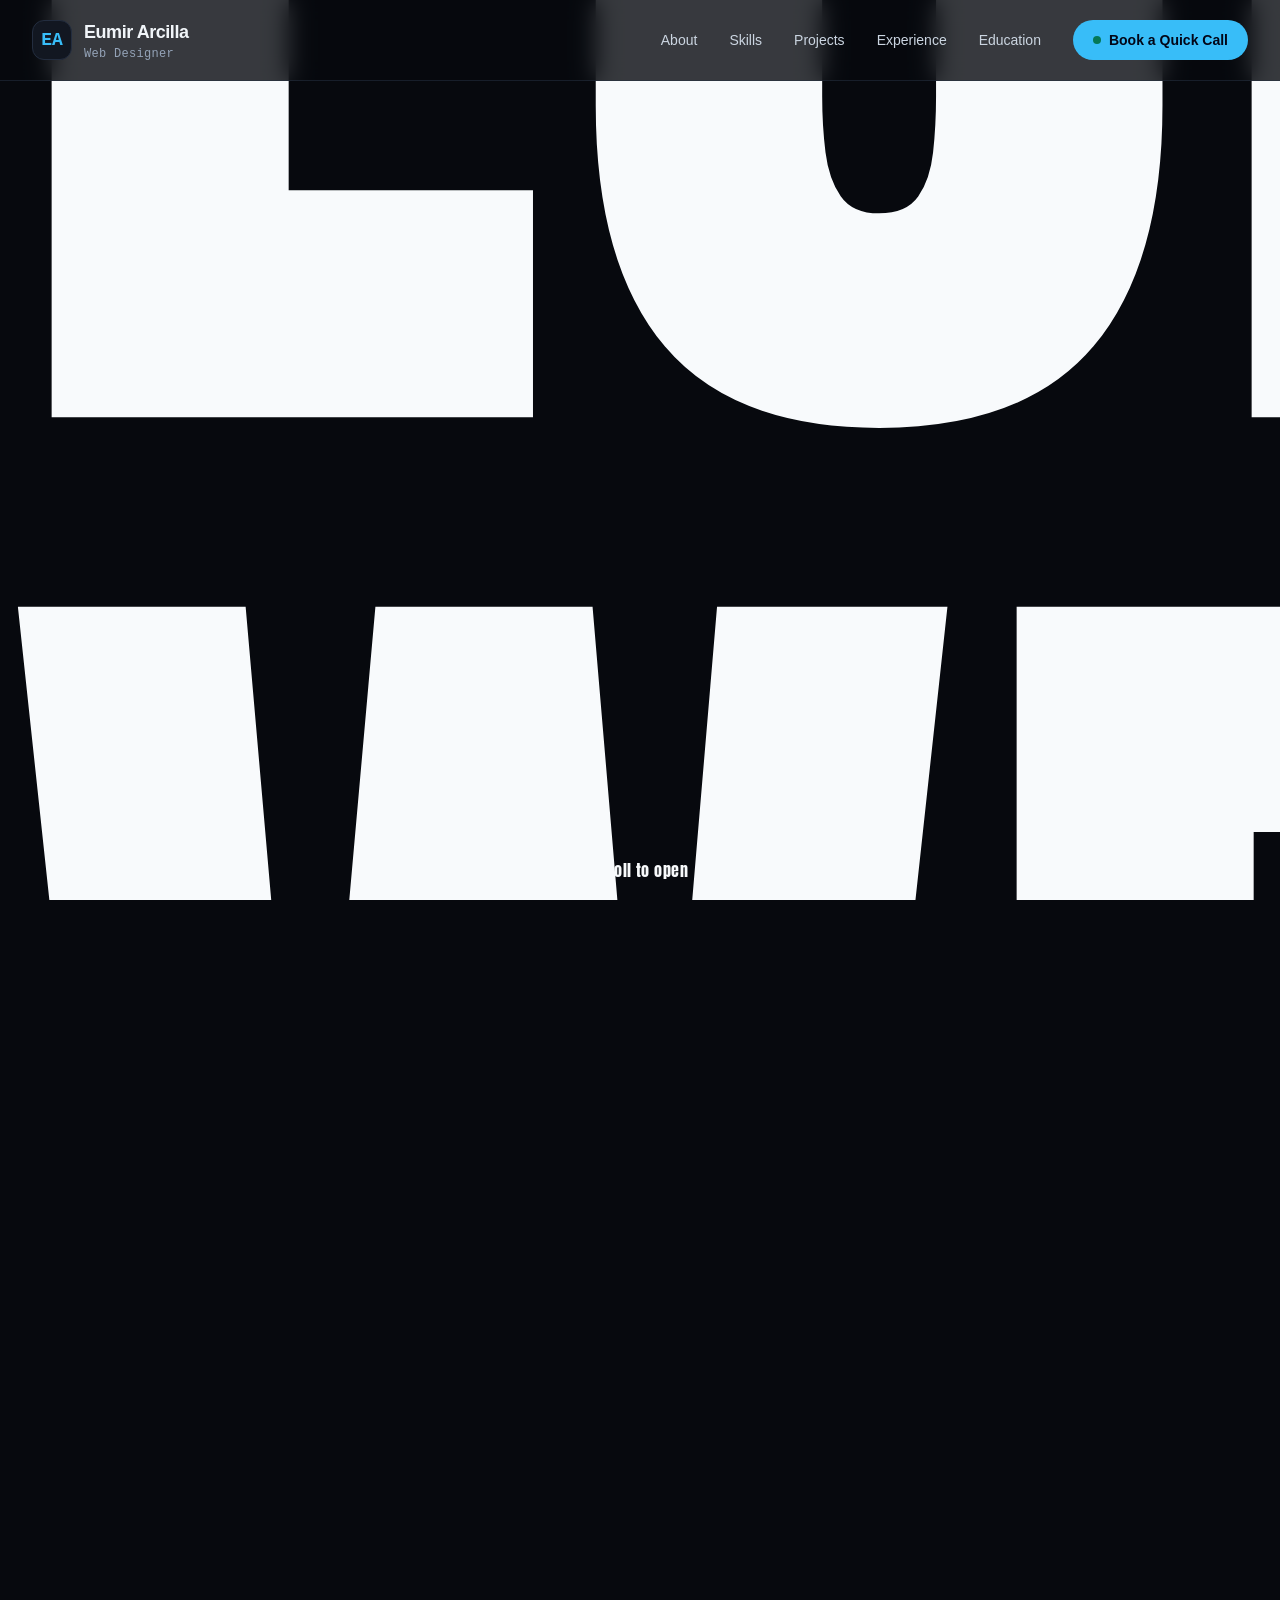
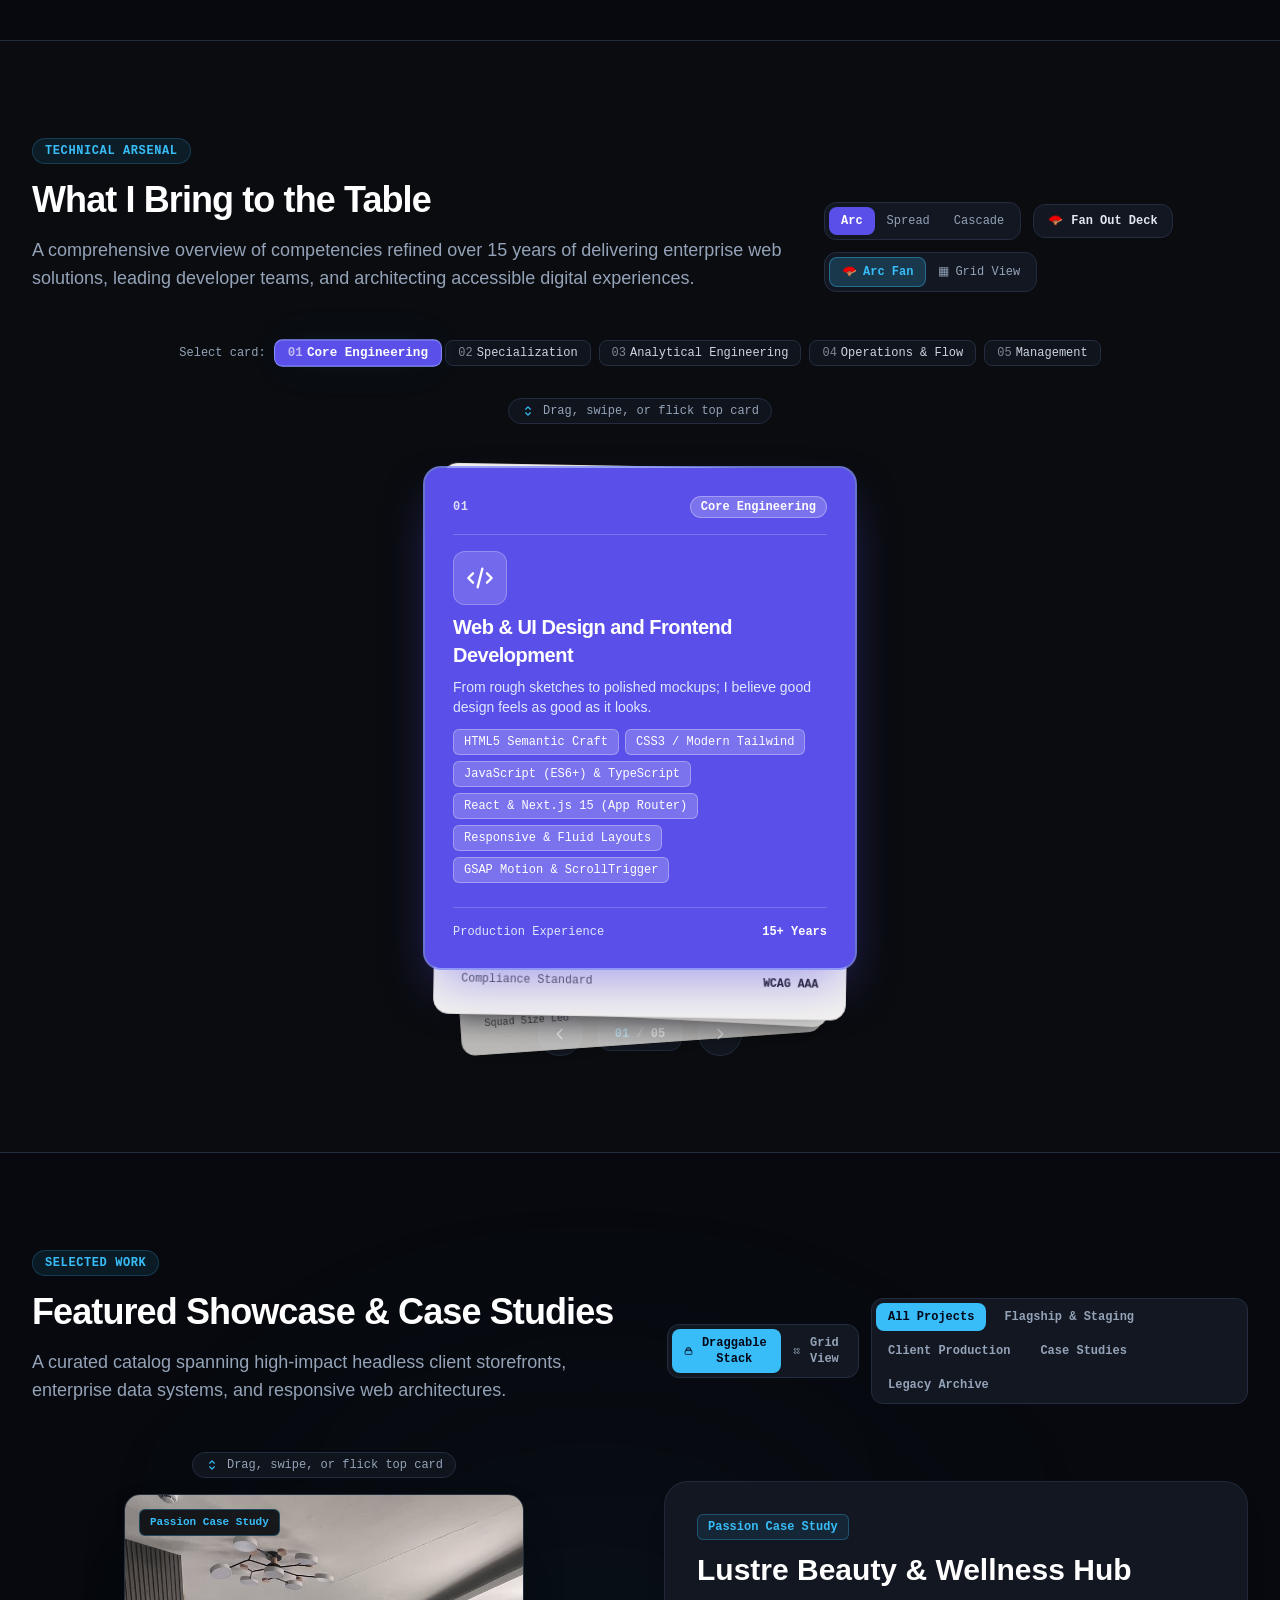
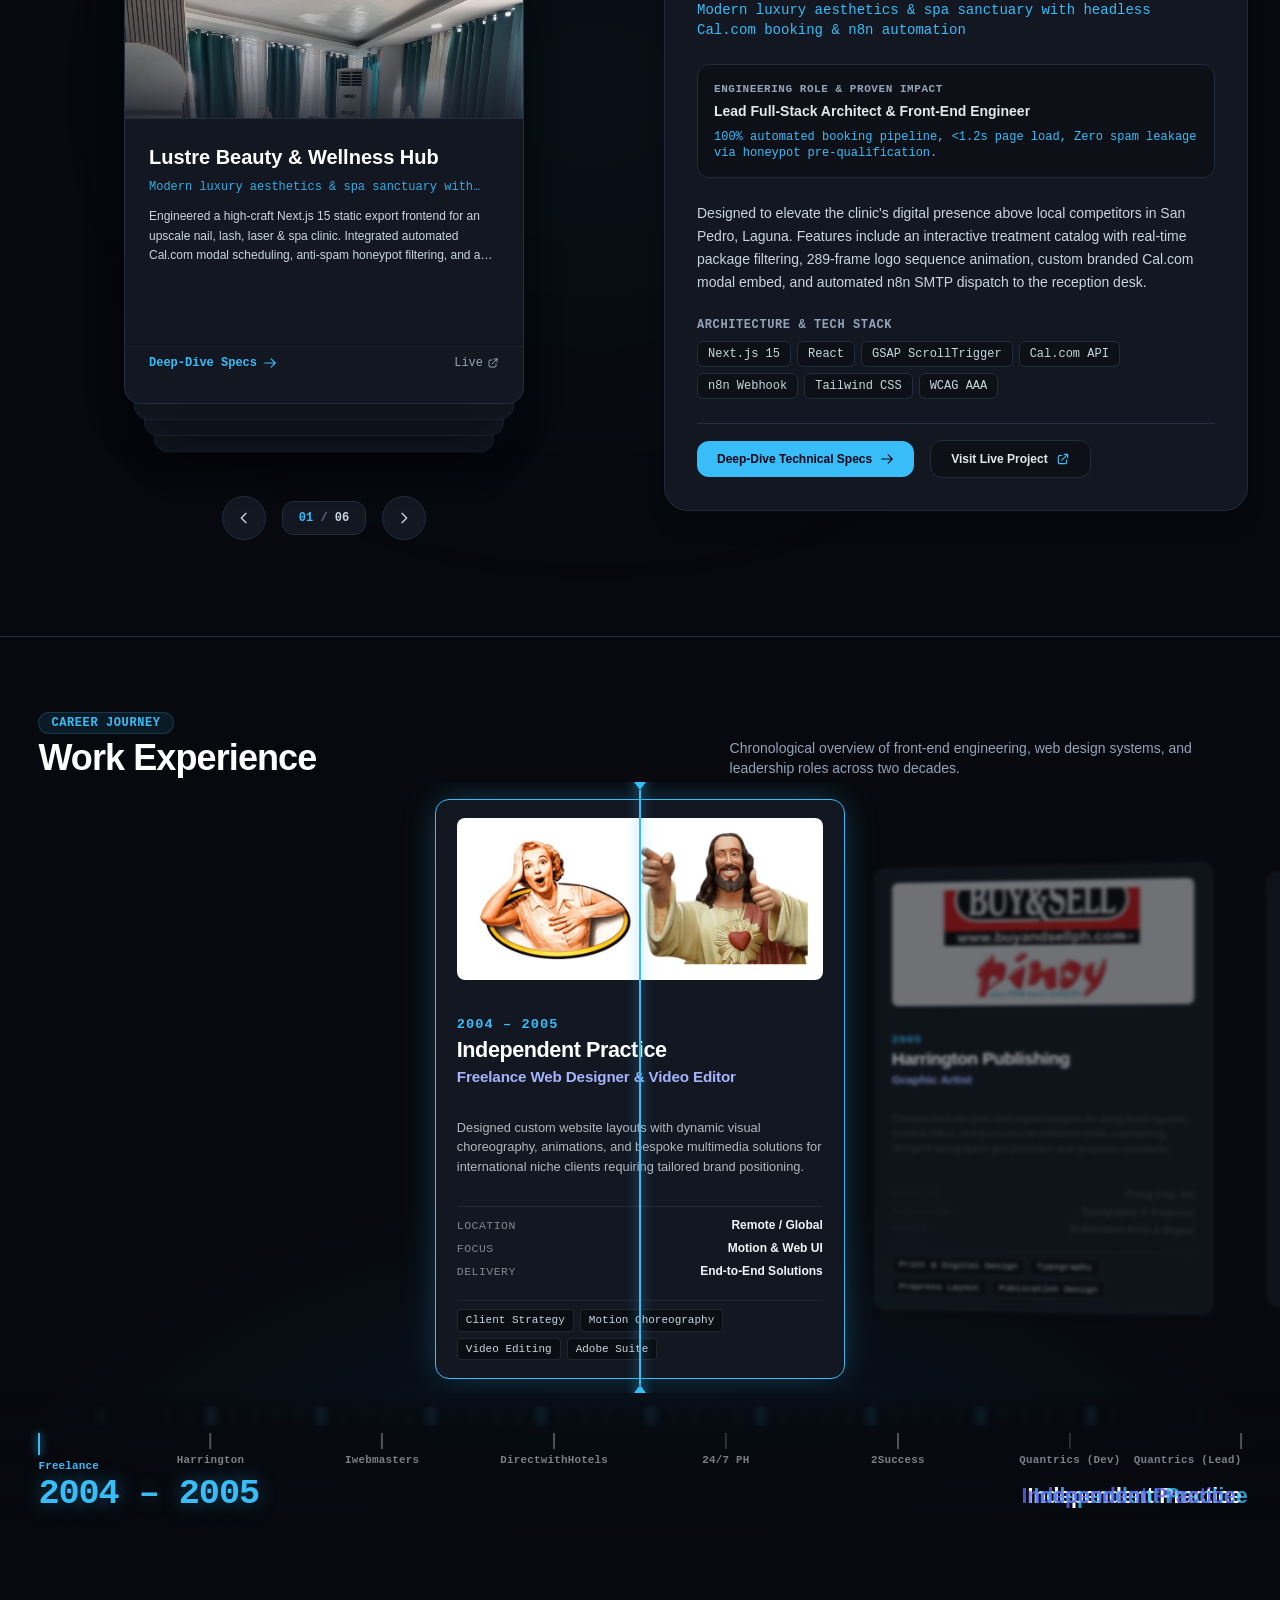
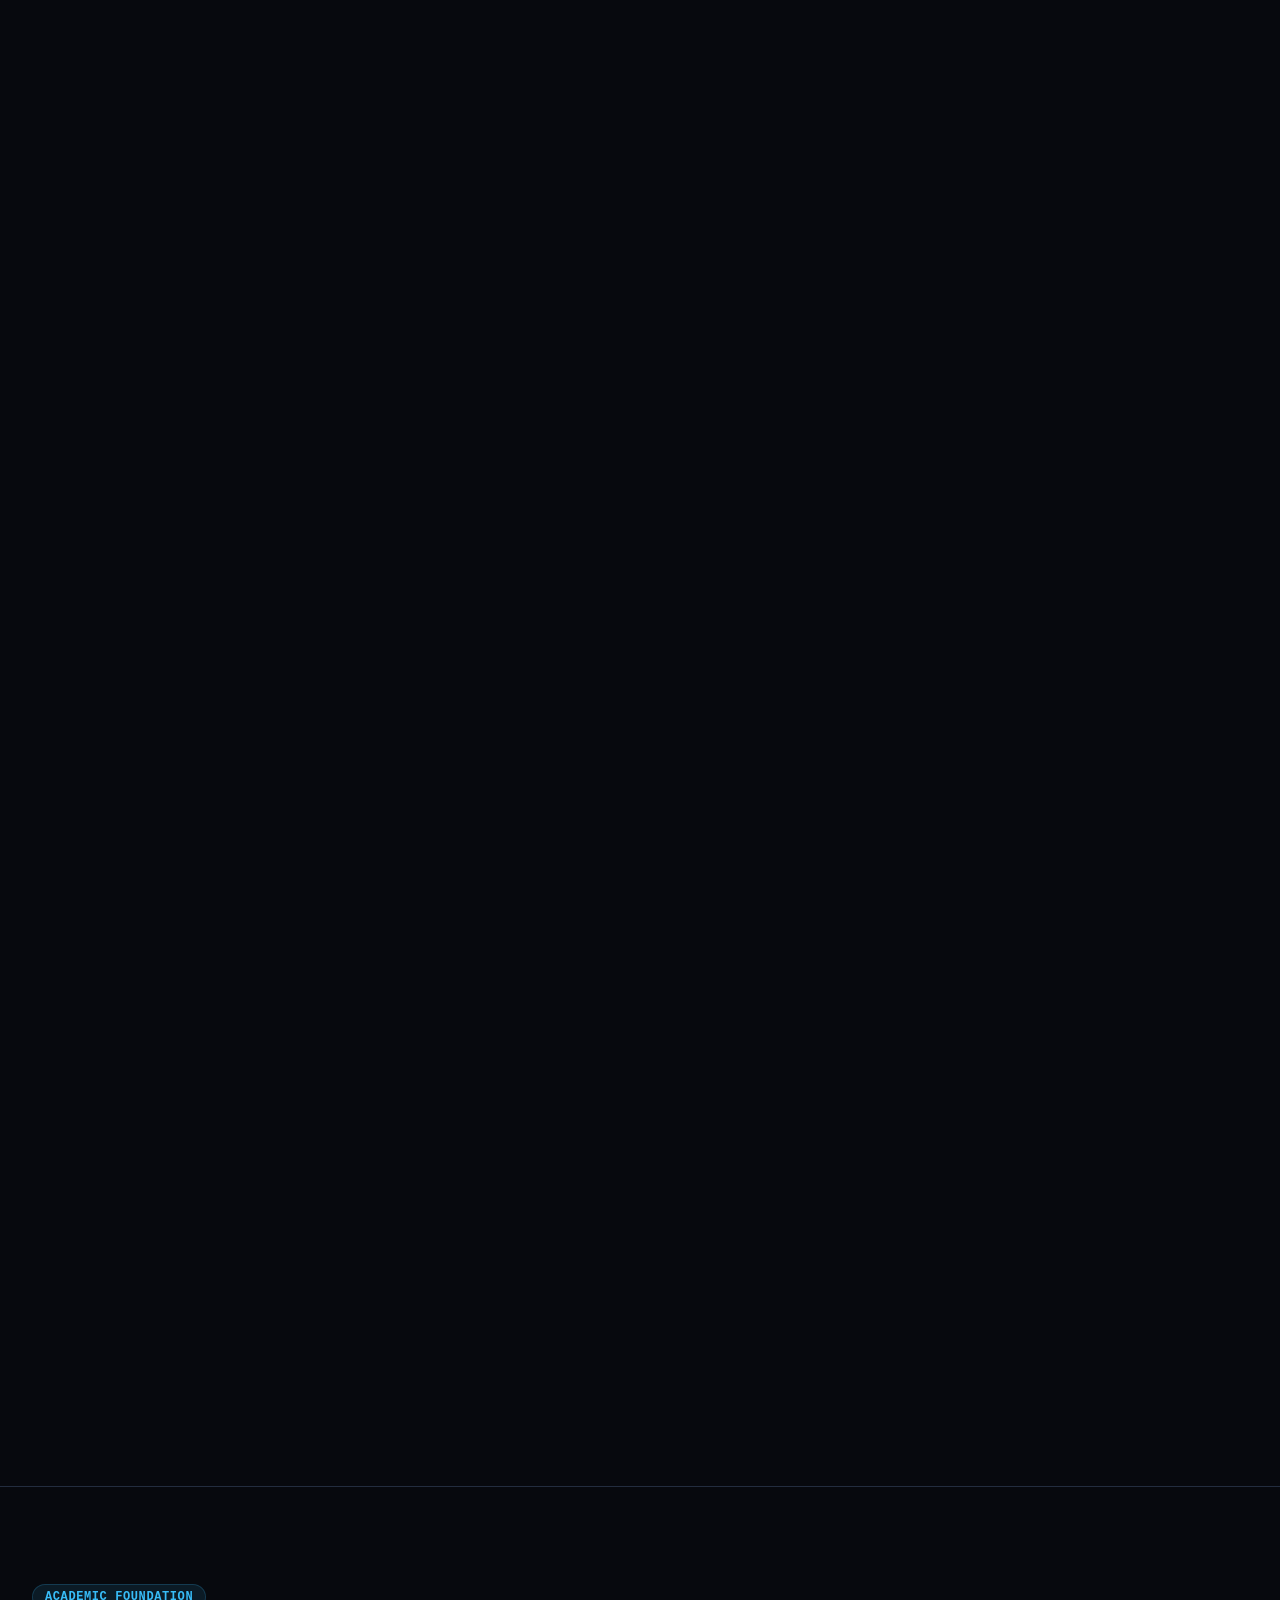
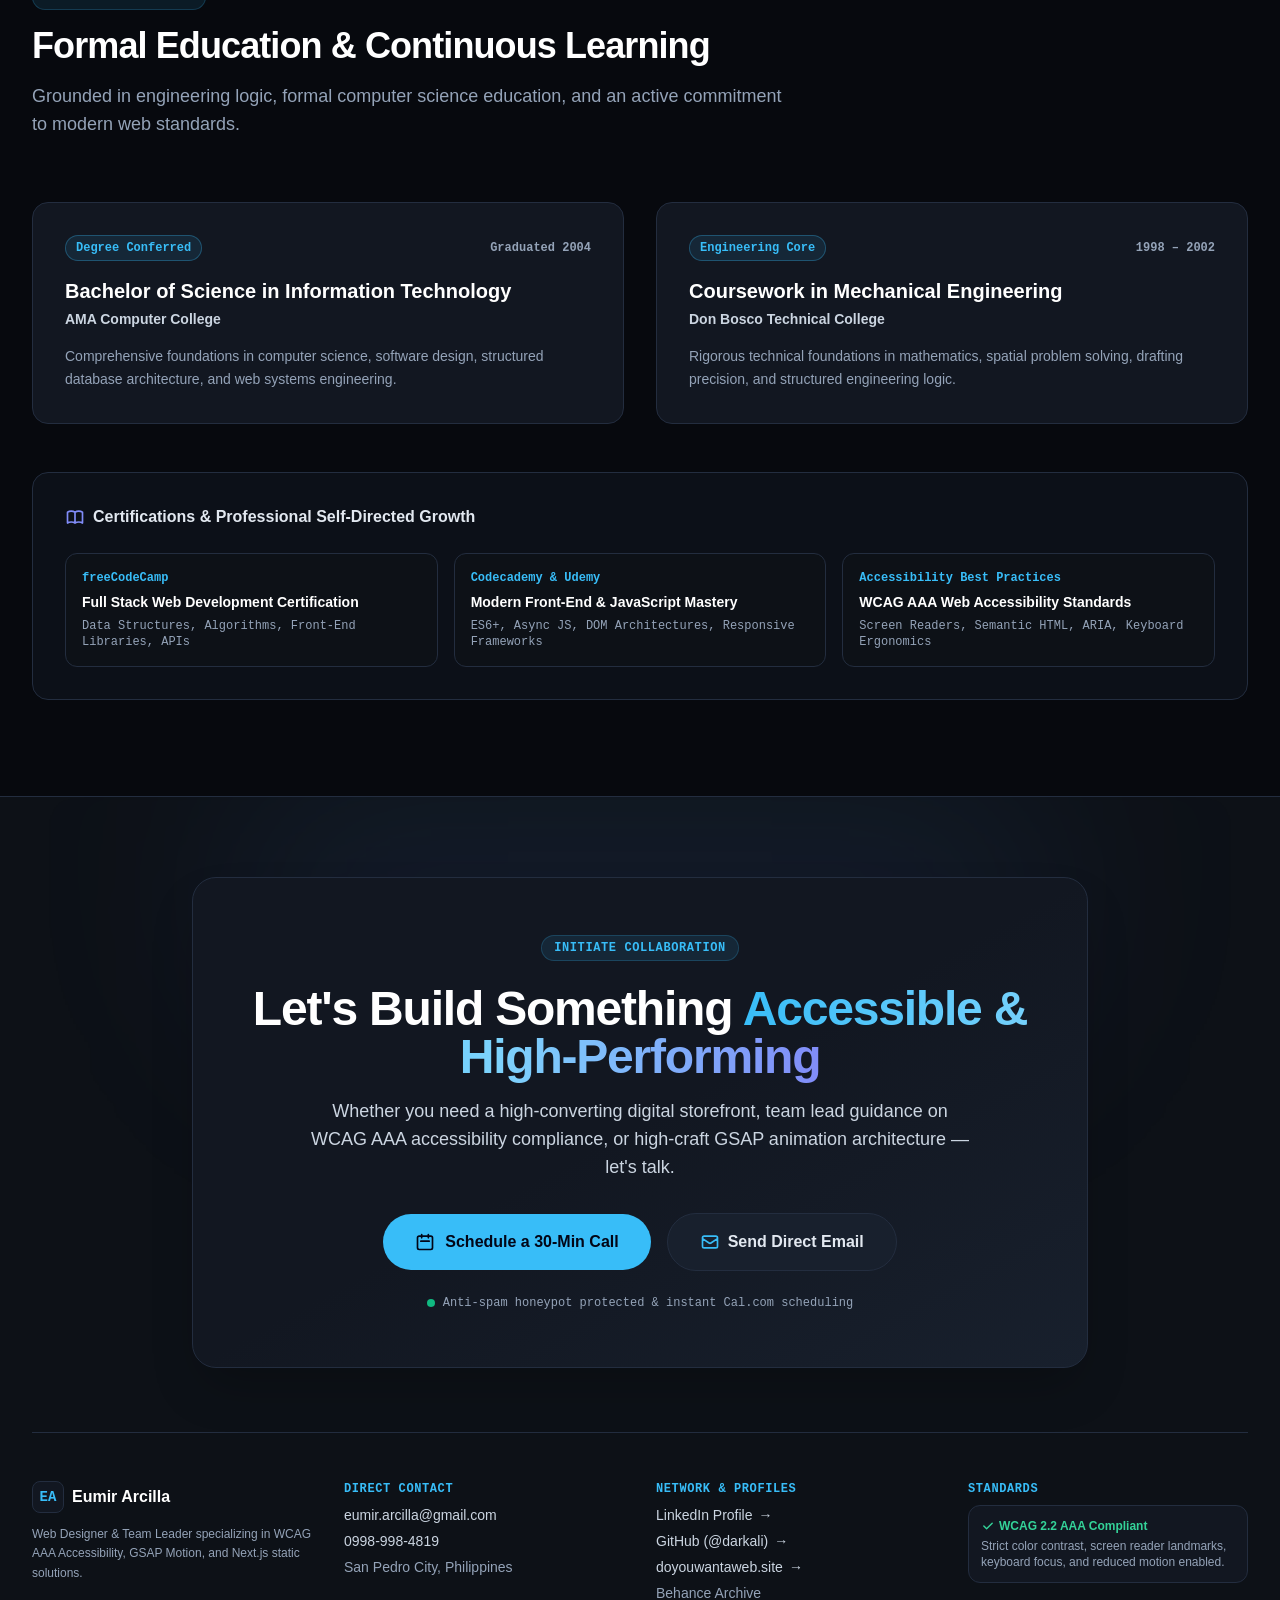
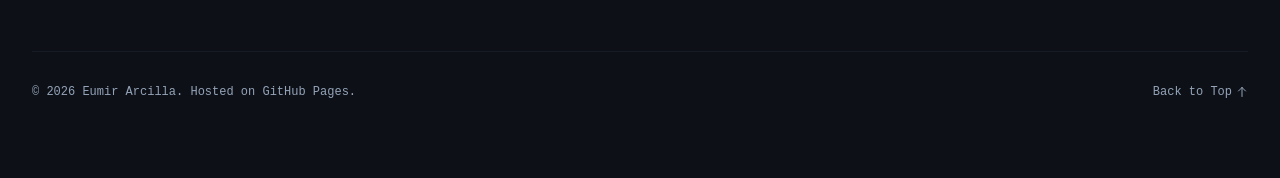
==== commit 199e5641: "Feat: Implement Letterbox Scroll-Reveal Hero with video background and WCAG AAA contrast" ====
--- a/index.html
+++ b/index.html
@@ -1,4 +1,4 @@
-<!DOCTYPE html><!--6Mm9fi036B7rylkPkdK_B--><html lang="en" class="dark scroll-smooth"><head><meta charSet="utf-8"/><meta name="viewport" content="width=device-width, initial-scale=1, viewport-fit=cover"/><link rel="stylesheet" href="/_next/static/css/1da4fb6502bbda56.css" data-precedence="next"/><link rel="preload" as="script" fetchPriority="low" href="/_next/static/chunks/webpack-1017649d66d1259f.js"/><script src="/_next/static/chunks/4bd1b696-c023c6e3521b1417.js" async=""></script><script src="/_next/static/chunks/255-0e5ac6cd71b0e266.js" async=""></script><script src="/_next/static/chunks/main-app-c4c82fe445e689ec.js" async=""></script><script src="/_next/static/chunks/c15bf2b0-23b96f27db3d4449.js" async=""></script><script src="/_next/static/chunks/674-6855b64ee899c7fb.js" async=""></script><script src="/_next/static/chunks/app/layout-cfb5810f3ad5d52a.js" async=""></script><script src="/_next/static/chunks/94-ec327ff38d811812.js" async=""></script><script src="/_next/static/chunks/app/page-08c0075a27c650fc.js" async=""></script><link rel="icon" href="./assets/favicon.svg" type="image/svg+xml"/><meta name="theme-color" content="#07090e"/><title>Eumir Arcilla | Senior Front-End Developer &amp; Team Lead</title><meta name="description" content="Seasoned Web Developer &amp; Team Lead with over 15 years of expertise in front-end development, WCAG AAA web accessibility compliance, and high-performance modern web architecture."/><link rel="author" href="https://darkali.github.io"/><meta name="author" content="Eumir Arcilla"/><meta name="creator" content="Eumir Arcilla"/><link rel="canonical" href="https://darkali.github.io/"/><meta property="og:title" content="Eumir Arcilla | Senior Front-End Developer &amp; Team Lead"/><meta property="og:description" content="Crafting digital storefronts that captivate your audience and operational systems that keep you scaling. Specializing in Front-End Architecture, WCAG AAA Compliance, and GSAP Motion Engineering."/><meta property="og:url" content="https://darkali.github.io/"/><meta property="og:site_name" content="Eumir Arcilla Portfolio"/><meta property="og:locale" content="en_PH"/><meta property="og:type" content="website"/><meta name="twitter:card" content="summary"/><meta name="twitter:title" content="Eumir Arcilla | Senior Front-End Developer &amp; Team Lead"/><meta name="twitter:description" content="Crafting digital storefronts that captivate your audience and operational systems that keep you scaling. Specializing in Front-End Architecture, WCAG AAA Compliance, and GSAP Motion Engineering."/><script type="text/javascript">
+<!DOCTYPE html><!--BxpR3mv6Wwq7f8i_0WmJR--><html lang="en" class="dark scroll-smooth has-js __variable_e5ff8b"><head><meta charSet="utf-8"/><meta name="viewport" content="width=device-width, initial-scale=1, viewport-fit=cover"/><link rel="stylesheet" href="/_next/static/css/3f5a286823a5a846.css" data-precedence="next"/><link rel="preload" as="script" fetchPriority="low" href="/_next/static/chunks/webpack-ecedd46ea70c2d52.js"/><script src="/_next/static/chunks/4bd1b696-c023c6e3521b1417.js" async=""></script><script src="/_next/static/chunks/255-0e5ac6cd71b0e266.js" async=""></script><script src="/_next/static/chunks/main-app-57dcd184f7b1cc5d.js" async=""></script><script src="/_next/static/chunks/c15bf2b0-23b96f27db3d4449.js" async=""></script><script src="/_next/static/chunks/674-6855b64ee899c7fb.js" async=""></script><script src="/_next/static/chunks/app/layout-6ab76c7b87f7b4c1.js" async=""></script><script src="/_next/static/chunks/94-ec327ff38d811812.js" async=""></script><script src="/_next/static/chunks/app/page-577ab571e15c3c03.js" async=""></script><link rel="icon" href="./assets/favicon.svg" type="image/svg+xml"/><meta name="theme-color" content="#07090e"/><title>Eumir Arcilla | Senior Front-End Developer &amp; Team Lead</title><meta name="description" content="Seasoned Web Developer &amp; Team Lead with over 15 years of expertise in front-end development, WCAG AAA web accessibility compliance, and high-performance modern web architecture."/><link rel="author" href="https://darkali.github.io"/><meta name="author" content="Eumir Arcilla"/><meta name="creator" content="Eumir Arcilla"/><link rel="canonical" href="https://darkali.github.io/"/><meta property="og:title" content="Eumir Arcilla | Senior Front-End Developer &amp; Team Lead"/><meta property="og:description" content="Crafting digital storefronts that captivate your audience and operational systems that keep you scaling. Specializing in Front-End Architecture, WCAG AAA Compliance, and GSAP Motion Engineering."/><meta property="og:url" content="https://darkali.github.io/"/><meta property="og:site_name" content="Eumir Arcilla Portfolio"/><meta property="og:locale" content="en_PH"/><meta property="og:type" content="website"/><meta name="twitter:card" content="summary"/><meta name="twitter:title" content="Eumir Arcilla | Senior Front-End Developer &amp; Team Lead"/><meta name="twitter:description" content="Crafting digital storefronts that captivate your audience and operational systems that keep you scaling. Specializing in Front-End Architecture, WCAG AAA Compliance, and GSAP Motion Engineering."/><script type="text/javascript">
   (function (C, A, L) { 
     let p = function (a, ar) { a.q.push(ar); }; 
     let d = C.document; 
@@ -44,4 +44,4 @@
     hideEventTypeDetails: false,
     layout: "month_view"
   });
-</script><script src="/_next/static/chunks/polyfills-42372ed130431b0a.js" noModule=""></script></head><body class="bg-canvas text-slate-100 antialiased selection:bg-brand-cyan selection:text-slate-950"><div hidden=""><!--$--><!--/$--></div><a href="#main-content" class="skip-to-content">Skip to main content</a><header class="fixed top-0 left-0 right-0 z-50 transition-all duration-300 bg-canvas/80 backdrop-blur-md border-b border-canvas-border/60"><div class="sr-only opacity-0 pointer-events-none h-0 w-0 overflow-hidden" aria-hidden="true"><label for="hp_navbar_field">Do not fill this field</label><input id="hp_navbar_field" type="text" tabindex="-1" aria-hidden="true" autoComplete="off" name="website_verify"/></div><nav aria-label="Main Navigation" class="max-w-7xl mx-auto px-4 sm:px-6 lg:px-8 h-20 flex items-center justify-between"><a href="#hero" class="flex items-center gap-3 group focus:outline-none" aria-label="Eumir Arcilla — Back to top"><div class="w-10 h-10 rounded-xl bg-canvas-card border border-canvas-border flex items-center justify-center text-brand-cyan font-mono font-bold text-lg group-hover:border-brand-cyan/80 group-hover:shadow-glow transition-all">EA</div><div class="flex flex-col"><span class="font-bold tracking-tight text-slate-100 group-hover:text-brand-cyan transition-colors text-base sm:text-lg">Eumir Arcilla</span><span class="text-xs text-slate-400 font-mono tracking-wide">Web Designer</span></div></a><div class="hidden md:flex items-center gap-8"><a href="#hero" class="text-sm font-medium text-slate-300 hover:text-brand-cyan transition-colors py-2 focus:outline-none">About</a><a href="#skills" class="text-sm font-medium text-slate-300 hover:text-brand-cyan transition-colors py-2 focus:outline-none">Skills</a><a href="#projects" class="text-sm font-medium text-slate-300 hover:text-brand-cyan transition-colors py-2 focus:outline-none">Projects</a><a href="#experience" class="text-sm font-medium text-slate-300 hover:text-brand-cyan transition-colors py-2 focus:outline-none">Experience</a><a href="#education" class="text-sm font-medium text-slate-300 hover:text-brand-cyan transition-colors py-2 focus:outline-none">Education</a><button type="button" data-cal-link="eumir-arcilla/quick-call" data-cal-namespace="quick-call" data-cal-config="{&quot;layout&quot;:&quot;month_view&quot;}" class="inline-flex items-center justify-center gap-2 px-5 py-2.5 rounded-full bg-brand-cyan text-slate-950 font-semibold text-sm hover:bg-sky-300 hover:shadow-glow active:scale-95 transition-all focus:outline-none"><span class="w-2 h-2 rounded-full bg-emerald-700 animate-pulse"></span><span>Book a Quick Call</span></button></div><div class="flex items-center md:hidden"><button type="button" aria-expanded="false" aria-label="Toggle Navigation" class="p-2.5 rounded-xl bg-canvas-card border border-canvas-border text-slate-300 hover:text-brand-cyan focus:outline-none"><svg class="w-6 h-6" fill="none" stroke="currentColor" viewBox="0 0 24 24"><path stroke-linecap="round" stroke-linejoin="round" stroke-width="2" d="M4 6h16M4 12h16M4 18h16"></path></svg></button></div></nav></header><main id="main-content" class="w-full overflow-x-clip"><section id="hero" aria-label="Introduction &amp; Overview" class="relative min-h-screen pt-28 pb-20 flex items-center justify-center overflow-hidden bg-canvas"><div data-ambient-grid="true" class="absolute inset-0 bg-grid-pattern opacity-40 pointer-events-none transition-opacity" aria-hidden="true"></div><div class="absolute -top-40 left-1/2 -translate-x-1/2 w-[700px] h-[500px] bg-gradient-to-tr from-brand-blue/15 via-brand-cyan/20 to-brand-indigo/15 rounded-full blur-[120px] pointer-events-none" aria-hidden="true"></div><div class="sr-only opacity-0 pointer-events-none h-0 w-0 overflow-hidden" aria-hidden="true"><label for="hp_hero_verify">Leave this field empty</label><input id="hp_hero_verify" type="text" tabindex="-1" aria-hidden="true" autoComplete="off" name="company_url_hp" value=""/></div><div class="relative z-10 max-w-7xl mx-auto px-4 sm:px-6 lg:px-8 w-full"><div class="grid grid-cols-1 lg:grid-cols-12 gap-12 lg:gap-8 items-center"><div data-hero-content="true" class="lg:col-span-7 space-y-6"><div class="space-y-2"><h1 data-gsap="main-headline" class="text-4xl sm:text-5xl lg:text-6xl font-extrabold tracking-tight text-white leading-[1.12]">Hi, I&#x27;m<!-- --> <span class="bg-gradient-to-r from-brand-cyan via-sky-300 to-brand-indigo bg-clip-text text-transparent">Eumir Arcilla</span>.</h1><p data-gsap="subtitle" class="text-lg sm:text-xl font-medium text-slate-300">A Web Designer based in the Philippines.</p></div><p class="text-base sm:text-lg text-slate-400 leading-relaxed max-w-2xl">I’ve been crafting things for the web for over 15 years. I love beautiful interfaces just as much as clean, functional code — and I’ve got a soft spot for enforcing uncompromising WCAG AAA accessibility standards. Design. Code. Heart. That’s how I build. Let me help you tell your story through designing with purpose and intention.</p><div class="pt-2 flex flex-wrap items-center gap-4"><button type="button" data-gsap="booking-cta" data-cal-link="eumir-arcilla/quick-call" data-cal-namespace="quick-call" data-cal-config="{&quot;layout&quot;:&quot;month_view&quot;}" class="inline-flex items-center justify-center gap-2.5 px-7 py-3.5 rounded-full bg-brand-cyan text-slate-950 font-bold text-base hover:bg-sky-300 hover:shadow-glow active:scale-95 transition-all focus:outline-none"><svg class="w-5 h-5" fill="none" stroke="currentColor" viewBox="0 0 24 24"><path stroke-linecap="round" stroke-linejoin="round" stroke-width="2" d="M8 7V3m8 4V3m-9 8h10M5 21h14a2 2 0 002-2V7a2 2 0 00-2-2H5a2 2 0 00-2 2v12a2 2 0 002 2z"></path></svg><span>Book a Quick Call</span></button><a href="#projects" data-gsap="booking-cta" class="inline-flex items-center justify-center gap-2 px-6 py-3.5 rounded-full bg-canvas-card border border-canvas-border hover:border-brand-cyan/60 text-slate-200 hover:text-white font-semibold text-base transition-all focus:outline-none"><span>Explore Selected Work</span><svg class="w-4 h-4 text-brand-cyan" fill="none" stroke="currentColor" viewBox="0 0 24 24"><path stroke-linecap="round" stroke-linejoin="round" stroke-width="2" d="M19 14l-7 7m0 0l-7-7m7 7V3"></path></svg></a></div><div data-gsap="trust-metrics" class="pt-6 grid grid-cols-2 sm:grid-cols-4 gap-4 border-t border-canvas-border/70"><div><div class="text-2xl sm:text-3xl font-extrabold text-brand-cyan font-mono">10+</div><div class="text-xs text-slate-400 mt-0.5">Years Experience</div></div><div><div class="text-2xl sm:text-3xl font-extrabold text-indigo-400 font-mono">AAA</div><div class="text-xs text-slate-400 mt-0.5">WCAG Compliance</div></div><div><div class="text-2xl sm:text-3xl font-extrabold text-emerald-400 font-mono">60fps</div><div class="text-xs text-slate-400 mt-0.5">GSAP Kinetic Motion</div></div><div><div class="text-2xl sm:text-3xl font-extrabold text-amber-400 font-mono">San Pedro</div><div class="text-xs text-slate-400 mt-0.5">Philippines Based</div></div></div></div><div class="lg:col-span-5 flex justify-center"><div data-gsap="hero-visual" class="w-full max-w-md rounded-2xl bg-canvas-card/90 border border-canvas-border shadow-card backdrop-blur-xl p-5 sm:p-6 transition-transform relative group"><div class="flex items-center justify-between pb-4 border-b border-canvas-border/80"><div class="flex items-center gap-2"><span class="w-3 h-3 rounded-full bg-rose-500/80 inline-block"></span><span class="w-3 h-3 rounded-full bg-amber-500/80 inline-block"></span><span class="w-3 h-3 rounded-full bg-emerald-500/80 inline-block"></span><span class="ml-2 font-mono text-xs text-slate-400">architect.config.ts</span></div><span class="px-2 py-0.5 rounded text-[10px] font-mono font-semibold bg-brand-cyan/10 text-brand-cyan border border-brand-cyan/20">WCAG AAA PASSED</span></div><div class="mt-4 space-y-3 font-mono text-xs text-slate-300"><div class="p-3 rounded-xl bg-canvas-subtle border border-canvas-border space-y-1.5"><div class="text-slate-400 flex items-center justify-between"><span class="text-brand-cyan font-bold">const leadEngineer = {</span><span class="text-[10px] text-emerald-400 bg-emerald-950/60 px-1.5 py-0.5 rounded">active</span></div><div class="pl-4 text-slate-300">name: <span class="text-amber-300">&quot;Eumir Arcilla&quot;</span>,</div><div class="pl-4 text-slate-300">role: <span class="text-sky-300">&quot;Team Lead &amp; Frontend Architect&quot;</span>,</div><div class="pl-4 text-slate-300">specializations: [</div><div class="pl-8 text-indigo-300">&quot;WCAG AAA Accessibility&quot;,</div><div class="pl-8 text-indigo-300">&quot;GSAP ScrollTrigger Motion&quot;,</div><div class="pl-8 text-indigo-300">&quot;Next.js 15 Static Architecture&quot;,</div><div class="pl-8 text-indigo-300">&quot;Data Visualization &amp; Dashboards&quot;</div><div class="pl-4 text-slate-300">],</div><div class="pl-4 text-slate-300">verifiedLeadPipeline: <span class="text-emerald-400">true</span></div><div class="text-brand-cyan font-bold">};</div></div><div class="grid grid-cols-2 gap-2 text-[11px]"><div class="p-2.5 rounded-lg bg-canvas-subtle border border-canvas-border"><div class="text-slate-400">A11y Score</div><div class="text-emerald-400 font-bold text-sm mt-0.5 flex items-center gap-1.5"><span>100 / 100</span><svg class="w-3.5 h-3.5 text-emerald-400" fill="currentColor" viewBox="0 0 20 20"><path fill-rule="evenodd" d="M16.707 5.293a1 1 0 010 1.414l-8 8a1 1 0 01-1.414 0l-4-4a1 1 0 011.414-1.414L8 12.586l7.293-7.293a1 1 0 011.414 0z" clip-rule="evenodd"></path></svg></div></div><div class="p-2.5 rounded-lg bg-canvas-subtle border border-canvas-border"><div class="text-slate-400">Frame Budget</div><div class="text-brand-cyan font-bold text-sm mt-0.5 flex items-center gap-1.5"><span>16.6ms (60fps)</span><span class="w-2 h-2 rounded-full bg-brand-cyan animate-pulse"></span></div></div></div><button type="button" data-cal-link="eumir-arcilla/quick-call" data-cal-namespace="quick-call" data-cal-config="{&quot;layout&quot;:&quot;month_view&quot;}" class="w-full mt-2 py-2.5 px-4 rounded-xl bg-canvas-elevated hover:bg-canvas-subtle border border-brand-cyan/40 hover:border-brand-cyan text-brand-cyan hover:text-sky-300 font-sans font-semibold text-xs flex items-center justify-center gap-2 transition-all shadow-sm"><span>Connect with Eumir in 1 Click</span><span aria-hidden="true">→</span></button></div></div></div></div></div></section><section id="skills" aria-label="Technical Skills and Core Competencies" class="py-24 bg-[#0a0c10] border-t border-canvas-border relative overflow-x-clip"><div class="max-w-7xl mx-auto px-4 sm:px-6 lg:px-8"><div class="flex flex-col md:flex-row md:items-end justify-between mb-12 gap-6"><div class="max-w-3xl space-y-4"><div class="inline-flex items-center gap-2 px-3 py-1 rounded-full bg-brand-cyan/10 border border-brand-cyan/20 text-xs font-mono font-bold text-brand-cyan uppercase tracking-wider">Technical Arsenal</div><h2 class="text-3xl sm:text-4xl font-extrabold tracking-tight text-white">What I Bring to the Table</h2><p class="text-slate-400 text-base sm:text-lg leading-relaxed">A comprehensive overview of competencies refined over 15 years of delivering enterprise web solutions, leading developer teams, and architecting accessible digital experiences.</p></div><div class="flex flex-wrap items-center gap-3"><div class="hidden md:flex items-center gap-3"><div class="inline-flex items-center p-1 rounded-xl bg-canvas-card border border-canvas-border text-xs font-mono" role="group" aria-label="Fan Shape Controls"><button type="button" data-fan-mode-control="arc" aria-pressed="true" class="px-3 py-1.5 rounded-lg transition-all bg-[#5b4fe9] text-white font-bold shadow-sm">Arc</button><button type="button" data-fan-mode-control="spread" aria-pressed="false" class="px-3 py-1.5 rounded-lg transition-all text-slate-400 hover:text-slate-200">Spread</button><button type="button" data-fan-mode-control="cascade" aria-pressed="false" class="px-3 py-1.5 rounded-lg transition-all text-slate-400 hover:text-slate-200">Cascade</button></div><button type="button" data-fan-toggle="true" aria-pressed="false" class="inline-flex items-center gap-2 px-3.5 py-2 rounded-xl text-xs font-mono font-semibold bg-canvas-card border border-canvas-border hover:border-slate-500 text-slate-200 hover:text-white transition-all shadow-sm active:scale-95"><span>🪭</span><span data-fan-toggle-label="true">Fan Out Deck</span></button></div><div class="inline-flex items-center p-1 rounded-xl bg-canvas-card border border-canvas-border text-xs font-mono"><button type="button" aria-pressed="true" class="px-3 py-1.5 rounded-lg transition-all flex items-center gap-1.5 bg-brand-cyan/20 text-brand-cyan font-bold border border-brand-cyan/40 shadow-sm"><span>🪭</span><span>Arc Fan</span></button><button type="button" aria-pressed="false" class="px-3 py-1.5 rounded-lg transition-all flex items-center gap-1.5 text-slate-400 hover:text-slate-200"><span>▦</span><span>Grid View</span></button></div></div></div><div class="flex flex-wrap items-center justify-center gap-2 mb-8" aria-label="Direct Card Quick Selectors"><span class="text-xs font-mono text-slate-400 mr-1 hidden sm:inline">Select card:</span><button type="button" class="px-3 py-1 rounded-lg text-xs font-mono transition-all border bg-canvas-card/80 text-slate-300 border-canvas-border hover:border-slate-500 hover:text-white"><span class="opacity-60 mr-1">0<!-- -->1</span>Core Engineering</button><button type="button" class="px-3 py-1 rounded-lg text-xs font-mono transition-all border bg-canvas-card/80 text-slate-300 border-canvas-border hover:border-slate-500 hover:text-white"><span class="opacity-60 mr-1">0<!-- -->2</span>Specialization</button><button type="button" class="px-3 py-1 rounded-lg text-xs font-mono transition-all border bg-canvas-card/80 text-slate-300 border-canvas-border hover:border-slate-500 hover:text-white"><span class="opacity-60 mr-1">0<!-- -->3</span>Analytical Engineering</button><button type="button" class="px-3 py-1 rounded-lg text-xs font-mono transition-all border bg-canvas-card/80 text-slate-300 border-canvas-border hover:border-slate-500 hover:text-white"><span class="opacity-60 mr-1">0<!-- -->4</span>Operations &amp; Flow</button><button type="button" class="px-3 py-1 rounded-lg text-xs font-mono transition-all border bg-canvas-card/80 text-slate-300 border-canvas-border hover:border-slate-500 hover:text-white"><span class="opacity-60 mr-1">0<!-- -->5</span>Management</button></div><div class="elastic-stack relative w-full min-h-[590px] sm:min-h-[660px] flex items-center justify-center py-8 select-none overflow-visible" data-elastic-hover="true" data-fan-mode="arc" role="region" aria-label="Interactive Technical Skills Arc Deck" tabindex="0"><div data-elastic-card="true" data-skill-id="web-frontend" tabindex="0" role="button" aria-label="Web &amp; UI Design and Frontend Development — Core Engineering" aria-pressed="false" style="transform-origin:center bottom;z-index:20;touch-action:auto" class="elastic-card absolute w-[285px] xs:w-[310px] sm:w-[380px] md:w-[410px] lg:w-[430px] max-w-[82vw] rounded-2xl transition-colors duration-300 p-6 sm:p-7 flex flex-col justify-between focus:outline-none cursor-pointer bg-[#f4f3ef] text-neutral-900 border border-[#e2e0d8] shadow-[0_12px_32px_-8px_rgba(0,0,0,0.38)] hover:border-neutral-400"><div><div class="flex items-center justify-between"><span class="font-mono text-xs font-bold tracking-wider text-neutral-500">0<!-- -->1</span><span class="text-xs font-mono font-semibold px-2.5 py-0.5 rounded-full border bg-black/5 text-neutral-700 border-neutral-300">Core Engineering</span></div><div class="h-px w-full my-4 bg-neutral-300/80"></div><div class="my-2"><div class="p-3 rounded-xl border inline-flex items-center justify-center transition-transform group-hover:scale-105 flex-shrink-0 bg-black/[0.04] border-neutral-300 text-neutral-900 [&amp;_svg]:text-neutral-900"><svg class="w-7 h-7" fill="none" stroke="currentColor" viewBox="0 0 24 24"><path stroke-linecap="round" stroke-linejoin="round" stroke-width="2" d="M10 20l4-16m4 4l4 4-4 4M6 16l-4-4 4-4"></path></svg></div></div><div class="mt-2"><h3 class="text-lg sm:text-xl font-bold tracking-tight leading-snug text-neutral-900">Web &amp; UI Design and Frontend Development</h3><p class="mt-2 text-xs sm:text-sm leading-relaxed text-neutral-600">From rough sketches to polished mockups; I believe good design feels as good as it looks.</p></div><div class="pt-3 flex flex-wrap gap-1.5"><span class="text-xs font-mono px-2.5 py-1 rounded-md border bg-neutral-200/90 text-neutral-800 border-neutral-300/80">HTML5 Semantic Craft</span><span class="text-xs font-mono px-2.5 py-1 rounded-md border bg-neutral-200/90 text-neutral-800 border-neutral-300/80">CSS3 / Modern Tailwind</span><span class="text-xs font-mono px-2.5 py-1 rounded-md border bg-neutral-200/90 text-neutral-800 border-neutral-300/80">JavaScript (ES6+) &amp; TypeScript</span><span class="text-xs font-mono px-2.5 py-1 rounded-md border bg-neutral-200/90 text-neutral-800 border-neutral-300/80">React &amp; Next.js 15 (App Router)</span><span class="text-xs font-mono px-2.5 py-1 rounded-md border bg-neutral-200/90 text-neutral-800 border-neutral-300/80">Responsive &amp; Fluid Layouts</span><span class="text-xs font-mono px-2.5 py-1 rounded-md border bg-neutral-200/90 text-neutral-800 border-neutral-300/80">GSAP Motion &amp; ScrollTrigger</span></div></div><div class="mt-6 pt-4 border-t flex items-center justify-between text-xs font-mono border-neutral-300/80 text-neutral-600"><span>Production Experience</span><span class="font-bold text-neutral-900">15+ Years</span></div></div><div data-elastic-card="true" data-skill-id="wcag-accessibility" tabindex="0" role="button" aria-label="Web Accessibility (WCAG AAA) Compliance — Specialization" aria-pressed="false" style="transform-origin:center bottom;z-index:21;touch-action:auto" class="elastic-card absolute w-[285px] xs:w-[310px] sm:w-[380px] md:w-[410px] lg:w-[430px] max-w-[82vw] rounded-2xl transition-colors duration-300 p-6 sm:p-7 flex flex-col justify-between focus:outline-none cursor-pointer bg-[#f4f3ef] text-neutral-900 border border-[#e2e0d8] shadow-[0_12px_32px_-8px_rgba(0,0,0,0.38)] hover:border-neutral-400"><div><div class="flex items-center justify-between"><span class="font-mono text-xs font-bold tracking-wider text-neutral-500">0<!-- -->2</span><span class="text-xs font-mono font-semibold px-2.5 py-0.5 rounded-full border bg-black/5 text-neutral-700 border-neutral-300">Specialization</span></div><div class="h-px w-full my-4 bg-neutral-300/80"></div><div class="my-2"><div class="p-3 rounded-xl border inline-flex items-center justify-center transition-transform group-hover:scale-105 flex-shrink-0 bg-black/[0.04] border-neutral-300 text-neutral-900 [&amp;_svg]:text-neutral-900"><svg class="w-7 h-7" fill="none" stroke="currentColor" viewBox="0 0 24 24"><path stroke-linecap="round" stroke-linejoin="round" stroke-width="2" d="M9 12l2 2 4-4m5.618-4.016A11.955 11.955 0 0112 2.944a11.955 11.955 0 01-8.618 3.04A12.02 12.02 0 003 9c0 5.591 3.824 10.29 9 11.622 5.176-1.332 9-6.03 9-11.622 0-1.042-.133-2.052-.382-3.016z"></path></svg></div></div><div class="mt-2"><h3 class="text-lg sm:text-xl font-bold tracking-tight leading-snug text-neutral-900">Web Accessibility (WCAG AAA) Compliance</h3><p class="mt-2 text-xs sm:text-sm leading-relaxed text-neutral-600">Uncompromising advocacy and execution for accessible web experiences, ensuring full WCAG 2.1/2.2 Level AAA compliance, ARIA landmark semantics, and assistive technology optimization.</p></div><div class="pt-3 flex flex-wrap gap-1.5"><span class="text-xs font-mono px-2.5 py-1 rounded-md border bg-neutral-200/90 text-neutral-800 border-neutral-300/80">WCAG AAA Strict Compliance</span><span class="text-xs font-mono px-2.5 py-1 rounded-md border bg-neutral-200/90 text-neutral-800 border-neutral-300/80">Semantic Landmark Architecture</span><span class="text-xs font-mono px-2.5 py-1 rounded-md border bg-neutral-200/90 text-neutral-800 border-neutral-300/80">Screen-Reader (NVDA/JAWS/VoiceOver) Audits</span><span class="text-xs font-mono px-2.5 py-1 rounded-md border bg-neutral-200/90 text-neutral-800 border-neutral-300/80">Full Keyboard Navigation &amp; Focus Rings</span><span class="text-xs font-mono px-2.5 py-1 rounded-md border bg-neutral-200/90 text-neutral-800 border-neutral-300/80">Color Contrast 7:1+ Ratios</span><span class="text-xs font-mono px-2.5 py-1 rounded-md border bg-neutral-200/90 text-neutral-800 border-neutral-300/80">Reduced Motion Alternatives</span></div></div><div class="mt-6 pt-4 border-t flex items-center justify-between text-xs font-mono border-neutral-300/80 text-neutral-600"><span>Compliance Standard</span><span class="font-bold text-neutral-900">WCAG AAA</span></div></div><div data-elastic-card="true" data-skill-id="data-visualization" tabindex="0" role="button" aria-label="Data Visualization &amp; Analysis — Analytical Engineering" aria-pressed="false" style="transform-origin:center bottom;z-index:22;touch-action:auto" class="elastic-card absolute w-[285px] xs:w-[310px] sm:w-[380px] md:w-[410px] lg:w-[430px] max-w-[82vw] rounded-2xl transition-colors duration-300 p-6 sm:p-7 flex flex-col justify-between focus:outline-none cursor-pointer bg-[#f4f3ef] text-neutral-900 border border-[#e2e0d8] shadow-[0_12px_32px_-8px_rgba(0,0,0,0.38)] hover:border-neutral-400"><div><div class="flex items-center justify-between"><span class="font-mono text-xs font-bold tracking-wider text-neutral-500">0<!-- -->3</span><span class="text-xs font-mono font-semibold px-2.5 py-0.5 rounded-full border bg-black/5 text-neutral-700 border-neutral-300">Analytical Engineering</span></div><div class="h-px w-full my-4 bg-neutral-300/80"></div><div class="my-2"><div class="p-3 rounded-xl border inline-flex items-center justify-center transition-transform group-hover:scale-105 flex-shrink-0 bg-black/[0.04] border-neutral-300 text-neutral-900 [&amp;_svg]:text-neutral-900"><svg class="w-7 h-7" fill="none" stroke="currentColor" viewBox="0 0 24 24"><path stroke-linecap="round" stroke-linejoin="round" stroke-width="2" d="M9 19v-6a2 2 0 00-2-2H5a2 2 0 00-2 2v6a2 2 0 002 2h2a2 2 0 002-2zm0 0V9a2 2 0 012-2h2a2 2 0 012 2v10m-6 0a2 2 0 002 2h2a2 2 0 002-2m0 0V5a2 2 0 012-2h2a2 2 0 012 2v14a2 2 0 01-2 2h-2a2 2 0 01-2-2z"></path></svg></div></div><div class="mt-2"><h3 class="text-lg sm:text-xl font-bold tracking-tight leading-snug text-neutral-900">Data Visualization &amp; Analysis</h3><p class="mt-2 text-xs sm:text-sm leading-relaxed text-neutral-600">Taking raw information and making it understandable, useful, and even beautiful.</p></div><div class="pt-3 flex flex-wrap gap-1.5"><span class="text-xs font-mono px-2.5 py-1 rounded-md border bg-neutral-200/90 text-neutral-800 border-neutral-300/80">Interactive Dashboards</span><span class="text-xs font-mono px-2.5 py-1 rounded-md border bg-neutral-200/90 text-neutral-800 border-neutral-300/80">Enterprise HR Feedback Systems</span><span class="text-xs font-mono px-2.5 py-1 rounded-md border bg-neutral-200/90 text-neutral-800 border-neutral-300/80">Data-Driven Reporting UI</span><span class="text-xs font-mono px-2.5 py-1 rounded-md border bg-neutral-200/90 text-neutral-800 border-neutral-300/80">Analytical Filtering &amp; State</span><span class="text-xs font-mono px-2.5 py-1 rounded-md border bg-neutral-200/90 text-neutral-800 border-neutral-300/80">Visual Charting &amp; Graph Engines</span><span class="text-xs font-mono px-2.5 py-1 rounded-md border bg-neutral-200/90 text-neutral-800 border-neutral-300/80">Metric KPIs &amp; Executive Overviews</span></div></div><div class="mt-6 pt-4 border-t flex items-center justify-between text-xs font-mono border-neutral-300/80 text-neutral-600"><span>Efficiency Boost</span><span class="font-bold text-neutral-900">40%+ Speed</span></div></div><div data-elastic-card="true" data-skill-id="process-tooling" tabindex="0" role="button" aria-label="Process Improvement &amp; Modern Tooling — Operations &amp; Flow" aria-pressed="false" style="transform-origin:center bottom;z-index:21;touch-action:auto" class="elastic-card absolute w-[285px] xs:w-[310px] sm:w-[380px] md:w-[410px] lg:w-[430px] max-w-[82vw] rounded-2xl transition-colors duration-300 p-6 sm:p-7 flex flex-col justify-between focus:outline-none cursor-pointer bg-[#f4f3ef] text-neutral-900 border border-[#e2e0d8] shadow-[0_12px_32px_-8px_rgba(0,0,0,0.38)] hover:border-neutral-400"><div><div class="flex items-center justify-between"><span class="font-mono text-xs font-bold tracking-wider text-neutral-500">0<!-- -->4</span><span class="text-xs font-mono font-semibold px-2.5 py-0.5 rounded-full border bg-black/5 text-neutral-700 border-neutral-300">Operations &amp; Flow</span></div><div class="h-px w-full my-4 bg-neutral-300/80"></div><div class="my-2"><div class="p-3 rounded-xl border inline-flex items-center justify-center transition-transform group-hover:scale-105 flex-shrink-0 bg-black/[0.04] border-neutral-300 text-neutral-900 [&amp;_svg]:text-neutral-900"><svg class="w-7 h-7" fill="none" stroke="currentColor" viewBox="0 0 24 24"><path stroke-linecap="round" stroke-linejoin="round" stroke-width="2" d="M13 10V3L4 14h7v7l9-11h-7z"></path></svg></div></div><div class="mt-2"><h3 class="text-lg sm:text-xl font-bold tracking-tight leading-snug text-neutral-900">Process Improvement &amp; Modern Tooling</h3><p class="mt-2 text-xs sm:text-sm leading-relaxed text-neutral-600">Engineering high-efficiency front-end workflows, code standards, CI/CD automated deployment, and agile delivery pipelines that eliminate bottlenecks.</p></div><div class="pt-3 flex flex-wrap gap-1.5"><span class="text-xs font-mono px-2.5 py-1 rounded-md border bg-neutral-200/90 text-neutral-800 border-neutral-300/80">Agile / Scrum Methodologies</span><span class="text-xs font-mono px-2.5 py-1 rounded-md border bg-neutral-200/90 text-neutral-800 border-neutral-300/80">Front-End Workflow Enhancement</span><span class="text-xs font-mono px-2.5 py-1 rounded-md border bg-neutral-200/90 text-neutral-800 border-neutral-300/80">CI/CD &amp; GitHub Pages Pipelines</span><span class="text-xs font-mono px-2.5 py-1 rounded-md border bg-neutral-200/90 text-neutral-800 border-neutral-300/80">Automated Playwright QA Auditing</span><span class="text-xs font-mono px-2.5 py-1 rounded-md border bg-neutral-200/90 text-neutral-800 border-neutral-300/80">Modular Component Libraries</span><span class="text-xs font-mono px-2.5 py-1 rounded-md border bg-neutral-200/90 text-neutral-800 border-neutral-300/80">Anti-Spam &amp; Webhook Pipelines</span></div></div><div class="mt-6 pt-4 border-t flex items-center justify-between text-xs font-mono border-neutral-300/80 text-neutral-600"><span>Deployment Cycle</span><span class="font-bold text-neutral-900">Instant Zero-Downtime</span></div></div><div data-elastic-card="true" data-skill-id="leadership-coaching" tabindex="0" role="button" aria-label="Team Leadership &amp; Engineering Coaching — Management" aria-pressed="false" style="transform-origin:center bottom;z-index:20;touch-action:auto" class="elastic-card absolute w-[285px] xs:w-[310px] sm:w-[380px] md:w-[410px] lg:w-[430px] max-w-[82vw] rounded-2xl transition-colors duration-300 p-6 sm:p-7 flex flex-col justify-between focus:outline-none cursor-pointer bg-[#f4f3ef] text-neutral-900 border border-[#e2e0d8] shadow-[0_12px_32px_-8px_rgba(0,0,0,0.38)] hover:border-neutral-400"><div><div class="flex items-center justify-between"><span class="font-mono text-xs font-bold tracking-wider text-neutral-500">0<!-- -->5</span><span class="text-xs font-mono font-semibold px-2.5 py-0.5 rounded-full border bg-black/5 text-neutral-700 border-neutral-300">Management</span></div><div class="h-px w-full my-4 bg-neutral-300/80"></div><div class="my-2"><div class="p-3 rounded-xl border inline-flex items-center justify-center transition-transform group-hover:scale-105 flex-shrink-0 bg-black/[0.04] border-neutral-300 text-neutral-900 [&amp;_svg]:text-neutral-900"><svg class="w-7 h-7" fill="none" stroke="currentColor" viewBox="0 0 24 24"><path stroke-linecap="round" stroke-linejoin="round" stroke-width="2" d="M17 20h5v-2a3 3 0 00-5.356-1.857M17 20H7m10 0v-2c0-.656-.126-1.283-.356-1.857M7 20H2v-2a3 3 0 015.356-1.857M7 20v-2c0-.656.126-1.283.356-1.857m0 0a5.002 5.002 0 019.288 0M15 7a3 3 0 11-6 0 3 3 0 016 0zm6 3a2 2 0 11-4 0 2 2 0 014 0zM7 10a2 2 0 11-4 0 2 2 0 014 0z"></path></svg></div></div><div class="mt-2"><h3 class="text-lg sm:text-xl font-bold tracking-tight leading-snug text-neutral-900">Team Leadership &amp; Engineering Coaching</h3><p class="mt-2 text-xs sm:text-sm leading-relaxed text-neutral-600">Empowering developer squads through empathetic mentorship, technical code reviews, cross-functional alignment with product owners, and constructive resolution.</p></div><div class="pt-3 flex flex-wrap gap-1.5"><span class="text-xs font-mono px-2.5 py-1 rounded-md border bg-neutral-200/90 text-neutral-800 border-neutral-300/80">Mentoring &amp; Coaching Junior/Mid Devs</span><span class="text-xs font-mono px-2.5 py-1 rounded-md border bg-neutral-200/90 text-neutral-800 border-neutral-300/80">Cross-Functional Team Alignment</span><span class="text-xs font-mono px-2.5 py-1 rounded-md border bg-neutral-200/90 text-neutral-800 border-neutral-300/80">Code Reviews &amp; Standards Enforcement</span><span class="text-xs font-mono px-2.5 py-1 rounded-md border bg-neutral-200/90 text-neutral-800 border-neutral-300/80">Conflict Resolution &amp; Team Morale</span><span class="text-xs font-mono px-2.5 py-1 rounded-md border bg-neutral-200/90 text-neutral-800 border-neutral-300/80">Sprint Planning &amp; Velocity Tracking</span><span class="text-xs font-mono px-2.5 py-1 rounded-md border bg-neutral-200/90 text-neutral-800 border-neutral-300/80">Stakeholder Communication</span></div></div><div class="mt-6 pt-4 border-t flex items-center justify-between text-xs font-mono border-neutral-300/80 text-neutral-600"><span>Squad Size Led</span><span class="font-bold text-neutral-900">Cross-Functional</span></div></div></div></div></section><section id="projects" aria-label="Selected Projects and Case Studies" class="py-24 bg-canvas border-t border-canvas-border relative overflow-hidden"><div class="absolute top-1/2 left-1/4 -translate-y-1/2 w-[550px] h-[450px] bg-brand-cyan/5 rounded-full blur-[140px] pointer-events-none" aria-hidden="true"></div><div class="max-w-7xl mx-auto px-4 sm:px-6 lg:px-8 relative z-10"><div class="flex flex-col md:flex-row md:items-end justify-between mb-12 gap-6"><div class="space-y-4 max-w-2xl"><div class="inline-flex items-center gap-2 px-3 py-1 rounded-full bg-brand-cyan/10 border border-brand-cyan/20 text-xs font-mono font-bold text-brand-cyan uppercase tracking-wider">Selected Work</div><h2 class="text-3xl sm:text-4xl font-extrabold tracking-tight text-white">Featured Showcase &amp; Case Studies</h2><p class="text-slate-400 text-base sm:text-lg">A curated catalog spanning high-impact headless client storefronts, enterprise data systems, and responsive web architectures.</p></div><div class="flex flex-col sm:flex-row sm:items-center gap-3"><div class="inline-flex items-center p-1 rounded-xl bg-canvas-card border border-canvas-border" role="group" aria-label="Projects view mode"><button type="button" aria-pressed="true" class="inline-flex items-center gap-1.5 px-3 py-1.5 rounded-lg text-xs font-mono font-semibold transition-all focus:outline-none bg-brand-cyan text-slate-950 shadow-sm"><svg class="w-3.5 h-3.5" fill="none" stroke="currentColor" viewBox="0 0 24 24"><path stroke-linecap="round" stroke-linejoin="round" stroke-width="2" d="M19 11H5m14 0a2 2 0 012 2v6a2 2 0 01-2 2H5a2 2 0 01-2-2v-6a2 2 0 012-2m14 0V9a2 2 0 00-2-2M5 11V9a2 2 0 012-2m0 0V5a2 2 0 012-2h6a2 2 0 012 2v2M7 7h10"></path></svg><span>Draggable Stack</span></button><button type="button" aria-pressed="false" class="inline-flex items-center gap-1.5 px-3 py-1.5 rounded-lg text-xs font-mono font-semibold transition-all focus:outline-none text-slate-400 hover:text-slate-200"><svg class="w-3.5 h-3.5" fill="none" stroke="currentColor" viewBox="0 0 24 24"><path stroke-linecap="round" stroke-linejoin="round" stroke-width="2" d="M4 6a2 2 0 012-2h2a2 2 0 012 2v2a2 2 0 01-2 2H6a2 2 0 01-2-2V6zM14 6a2 2 0 012-2h2a2 2 0 012 2v2a2 2 0 01-2 2h-2a2 2 0 01-2-2V6zM4 16a2 2 0 012-2h2a2 2 0 012 2v2a2 2 0 01-2 2H6a2 2 0 01-2-2v-2zM14 16a2 2 0 012-2h2a2 2 0 012 2v2a2 2 0 01-2 2h-2a2 2 0 01-2-2v-2z"></path></svg><span>Grid View</span></button></div><div role="tablist" aria-label="Filter projects by category" class="flex flex-wrap items-center gap-1.5 p-1 rounded-xl bg-canvas-card border border-canvas-border"><button role="tab" aria-selected="true" class="px-3 py-1.5 rounded-lg text-xs font-semibold font-mono transition-all focus:outline-none bg-brand-cyan text-slate-950 shadow-sm">All Projects</button><button role="tab" aria-selected="false" class="px-3 py-1.5 rounded-lg text-xs font-semibold font-mono transition-all focus:outline-none text-slate-400 hover:text-slate-200">Flagship &amp; Staging</button><button role="tab" aria-selected="false" class="px-3 py-1.5 rounded-lg text-xs font-semibold font-mono transition-all focus:outline-none text-slate-400 hover:text-slate-200">Client Production</button><button role="tab" aria-selected="false" class="px-3 py-1.5 rounded-lg text-xs font-semibold font-mono transition-all focus:outline-none text-slate-400 hover:text-slate-200">Case Studies</button><button role="tab" aria-selected="false" class="px-3 py-1.5 rounded-lg text-xs font-semibold font-mono transition-all focus:outline-none text-slate-400 hover:text-slate-200">Legacy Archive</button></div></div></div><div class="grid grid-cols-1 lg:grid-cols-12 gap-10 lg:gap-12 items-center"><div class="lg:col-span-6 flex flex-col items-center"><div class="mb-4 inline-flex items-center gap-2 px-3 py-1 rounded-full bg-canvas-card/80 border border-canvas-border text-xs font-mono text-slate-400"><svg class="w-3.5 h-3.5 text-brand-cyan animate-pulse" fill="none" stroke="currentColor" viewBox="0 0 24 24"><path stroke-linecap="round" stroke-linejoin="round" stroke-width="2" d="M8 9l4-4 4 4m0 6l-4 4-4-4"></path></svg><span>Drag, swipe, or flick top card</span></div><div class="card-stack relative w-full max-w-[340px] sm:max-w-[400px] h-[480px] sm:h-[510px]" style="perspective:1000px;margin-bottom:84px"><div data-stack-card="true" data-project-card="true" class="stack-card absolute inset-0 rounded-2xl bg-canvas-card border border-canvas-border overflow-hidden select-none shadow-2xl flex flex-col justify-between transition-colors duration-300 border-brand-cyan/60 hover:shadow-glow cursor-grab active:cursor-grabbing" style="transform-origin:50% 92%;will-change:transform, opacity;touch-action:none"><div><div class="relative h-56 w-full bg-canvas-subtle overflow-hidden border-b border-canvas-border"><img alt="Lustre Beauty &amp; Wellness Hub Preview" draggable="false" loading="lazy" decoding="async" data-nimg="fill" class="object-cover object-top pointer-events-none" style="position:absolute;height:100%;width:100%;left:0;top:0;right:0;bottom:0;color:transparent" src="./assets/projects/lustre_preview.jpg"/><div class="absolute inset-0 bg-gradient-to-t from-canvas-card via-transparent to-transparent opacity-80 pointer-events-none"></div><div class="absolute top-3.5 left-3.5 flex items-center gap-2 pointer-events-none"><span class="px-2.5 py-1 rounded-md text-[11px] font-mono font-bold bg-canvas/90 backdrop-blur-md text-brand-cyan border border-brand-cyan/30">Passion Case Study</span></div></div><div class="p-6 space-y-2"><h3 class="text-xl font-bold text-white group-hover:text-brand-cyan transition-colors">Lustre Beauty &amp; Wellness Hub</h3><p class="text-xs font-mono text-brand-cyan/90 font-medium line-clamp-1">Modern luxury aesthetics &amp; spa sanctuary with headless Cal.com booking &amp; n8n automation</p><p class="text-xs text-slate-300 line-clamp-3 leading-relaxed pt-1">Engineered a high-craft Next.js 15 static export frontend for an upscale nail, lash, laser &amp; spa clinic. Integrated automated Cal.com modal scheduling, anti-spam honeypot filtering, and an n8n webhook pipeline with instant PHT calendar conversions.</p></div></div><div class="p-6 pt-0 border-t border-canvas-border/40 mt-2 flex items-center justify-between gap-3"><button type="button" class="text-xs font-mono font-bold text-brand-cyan hover:text-sky-300 inline-flex items-center gap-1.5 py-2 transition-colors focus:outline-none"><span>Deep-Dive Specs</span><svg class="w-3.5 h-3.5" fill="none" stroke="currentColor" viewBox="0 0 24 24"><path stroke-linecap="round" stroke-linejoin="round" stroke-width="2" d="M14 5l7 7m0 0l-7 7m7-7H3"></path></svg></button><a href="https://darkali.github.io/salon-case-study/" target="_blank" rel="noopener noreferrer" class="text-xs font-mono text-slate-400 hover:text-white inline-flex items-center gap-1 transition-colors focus:outline-none"><span>Live</span><svg class="w-3 h-3" fill="none" stroke="currentColor" viewBox="0 0 24 24"><path stroke-linecap="round" stroke-linejoin="round" stroke-width="2" d="M10 6H6a2 2 0 00-2 2v10a2 2 0 002 2h10a2 2 0 002-2v-4M14 4h6m0 0v6m0-6L10 14"></path></svg></a></div></div><div data-stack-card="true" data-project-card="true" class="stack-card absolute inset-0 rounded-2xl bg-canvas-card border border-canvas-border overflow-hidden select-none shadow-2xl flex flex-col justify-between transition-colors duration-300 border-canvas-border/80" style="transform-origin:50% 92%;will-change:transform, opacity;touch-action:auto"><div><div class="relative h-56 w-full bg-canvas-subtle overflow-hidden border-b border-canvas-border"><img alt="Kowts Alvin Fitness &amp; Nutrition Preview" draggable="false" loading="lazy" decoding="async" data-nimg="fill" class="object-cover object-top pointer-events-none" style="position:absolute;height:100%;width:100%;left:0;top:0;right:0;bottom:0;color:transparent" src="./assets/projects/alvin_mockup.png"/><div class="absolute inset-0 bg-gradient-to-t from-canvas-card via-transparent to-transparent opacity-80 pointer-events-none"></div><div class="absolute top-3.5 left-3.5 flex items-center gap-2 pointer-events-none"><span class="px-2.5 py-1 rounded-md text-[11px] font-mono font-bold bg-canvas/90 backdrop-blur-md text-brand-cyan border border-brand-cyan/30">Client Production</span></div></div><div class="p-6 space-y-2"><h3 class="text-xl font-bold text-white group-hover:text-brand-cyan transition-colors">Kowts Alvin Fitness &amp; Nutrition</h3><p class="text-xs font-mono text-brand-cyan/90 font-medium line-clamp-1">High-octane personal training landing page with 60fps kinetic motion &amp; conversion layout</p><p class="text-xs text-slate-300 line-clamp-3 leading-relaxed pt-1">Immersive digital storefront for a top personal trainer and nutrition coach. Features fluid scroll-scrubbed kinetic reveals, program tier comparisons, interactive BMI/goals selectors, and direct client conversion flow.</p></div></div><div class="p-6 pt-0 border-t border-canvas-border/40 mt-2 flex items-center justify-between gap-3"><button type="button" class="text-xs font-mono font-bold text-brand-cyan hover:text-sky-300 inline-flex items-center gap-1.5 py-2 transition-colors focus:outline-none"><span>Deep-Dive Specs</span><svg class="w-3.5 h-3.5" fill="none" stroke="currentColor" viewBox="0 0 24 24"><path stroke-linecap="round" stroke-linejoin="round" stroke-width="2" d="M14 5l7 7m0 0l-7 7m7-7H3"></path></svg></button><a href="https://www.doyouwantaweb.site/portfolio/coach-alvin/" target="_blank" rel="noopener noreferrer" class="text-xs font-mono text-slate-400 hover:text-white inline-flex items-center gap-1 transition-colors focus:outline-none"><span>Live</span><svg class="w-3 h-3" fill="none" stroke="currentColor" viewBox="0 0 24 24"><path stroke-linecap="round" stroke-linejoin="round" stroke-width="2" d="M10 6H6a2 2 0 00-2 2v10a2 2 0 002 2h10a2 2 0 002-2v-4M14 4h6m0 0v6m0-6L10 14"></path></svg></a></div></div><div data-stack-card="true" data-project-card="true" class="stack-card absolute inset-0 rounded-2xl bg-canvas-card border border-canvas-border overflow-hidden select-none shadow-2xl flex flex-col justify-between transition-colors duration-300 border-canvas-border/80" style="transform-origin:50% 92%;will-change:transform, opacity;touch-action:auto"><div><div class="relative h-56 w-full bg-canvas-subtle overflow-hidden border-b border-canvas-border"><img alt="DaxFigz Toys &amp; Collectibles Preview" draggable="false" loading="lazy" decoding="async" data-nimg="fill" class="object-cover object-top pointer-events-none" style="position:absolute;height:100%;width:100%;left:0;top:0;right:0;bottom:0;color:transparent" src="./assets/projects/daxfigz_teaser.jpg"/><div class="absolute inset-0 bg-gradient-to-t from-canvas-card via-transparent to-transparent opacity-80 pointer-events-none"></div><div class="absolute top-3.5 left-3.5 flex items-center gap-2 pointer-events-none"><span class="px-2.5 py-1 rounded-md text-[11px] font-mono font-bold bg-canvas/90 backdrop-blur-md text-brand-cyan border border-brand-cyan/30">Client Staging</span><span class="flex items-center gap-1.5 px-2 py-1 rounded-md text-[10px] font-mono font-bold bg-amber-950/90 backdrop-blur-md text-amber-300 border border-amber-600/40"><span class="w-1.5 h-1.5 rounded-full bg-amber-400 animate-pulse"></span>Live Staging</span></div></div><div class="p-6 space-y-2"><h3 class="text-xl font-bold text-white group-hover:text-brand-cyan transition-colors">DaxFigz Toys &amp; Collectibles</h3><p class="text-xs font-mono text-brand-cyan/90 font-medium line-clamp-1">Collector digital storefront featuring 289-frame kinetic engine &amp; instant QR lightbox checkout</p><p class="text-xs text-slate-300 line-clamp-3 leading-relaxed pt-1">A superhero comic-strip aesthetic collector portal engineered for Philippine anime and mecha hobbyists. Includes dynamic catalog search, authentic Japanese import authentications, and instant GCash/BDO QR payment lightboxes.</p></div></div><div class="p-6 pt-0 border-t border-canvas-border/40 mt-2 flex items-center justify-between gap-3"><button type="button" class="text-xs font-mono font-bold text-brand-cyan hover:text-sky-300 inline-flex items-center gap-1.5 py-2 transition-colors focus:outline-none"><span>Deep-Dive Specs</span><svg class="w-3.5 h-3.5" fill="none" stroke="currentColor" viewBox="0 0 24 24"><path stroke-linecap="round" stroke-linejoin="round" stroke-width="2" d="M14 5l7 7m0 0l-7 7m7-7H3"></path></svg></button><a href="https://www.doyouwantaweb.site/daxfigz/" target="_blank" rel="noopener noreferrer" class="text-xs font-mono text-slate-400 hover:text-white inline-flex items-center gap-1 transition-colors focus:outline-none"><span>Live</span><svg class="w-3 h-3" fill="none" stroke="currentColor" viewBox="0 0 24 24"><path stroke-linecap="round" stroke-linejoin="round" stroke-width="2" d="M10 6H6a2 2 0 00-2 2v10a2 2 0 002 2h10a2 2 0 002-2v-4M14 4h6m0 0v6m0-6L10 14"></path></svg></a></div></div><div data-stack-card="true" data-project-card="true" class="stack-card absolute inset-0 rounded-2xl bg-canvas-card border border-canvas-border overflow-hidden select-none shadow-2xl flex flex-col justify-between transition-colors duration-300 border-canvas-border/80" style="transform-origin:50% 92%;will-change:transform, opacity;touch-action:auto"><div><div class="relative h-56 w-full bg-canvas-subtle overflow-hidden border-b border-canvas-border"><img alt="Artisan Specialty Coffee Preview" draggable="false" loading="lazy" decoding="async" data-nimg="fill" class="object-cover object-top pointer-events-none" style="position:absolute;height:100%;width:100%;left:0;top:0;right:0;bottom:0;color:transparent" src="./assets/projects/coffeebean_thumbnail.jpg"/><div class="absolute inset-0 bg-gradient-to-t from-canvas-card via-transparent to-transparent opacity-80 pointer-events-none"></div><div class="absolute top-3.5 left-3.5 flex items-center gap-2 pointer-events-none"><span class="px-2.5 py-1 rounded-md text-[11px] font-mono font-bold bg-canvas/90 backdrop-blur-md text-brand-cyan border border-brand-cyan/30">Passion Case Study</span></div></div><div class="p-6 space-y-2"><h3 class="text-xl font-bold text-white group-hover:text-brand-cyan transition-colors">Artisan Specialty Coffee</h3><p class="text-xs font-mono text-brand-cyan/90 font-medium line-clamp-1">Immersive scrollytelling journey exploring single-origin coffee bean anatomy &amp; roast profiles</p><p class="text-xs text-slate-300 line-clamp-3 leading-relaxed pt-1">A cinematic interactive scrollytelling web experience detailing altitude flavors, terroir profiles, and roasting curve chemistry. Built with Next.js, CSS scroll-driven choreography, and rich atmospheric typography.</p></div></div><div class="p-6 pt-0 border-t border-canvas-border/40 mt-2 flex items-center justify-between gap-3"><button type="button" class="text-xs font-mono font-bold text-brand-cyan hover:text-sky-300 inline-flex items-center gap-1.5 py-2 transition-colors focus:outline-none"><span>Deep-Dive Specs</span><svg class="w-3.5 h-3.5" fill="none" stroke="currentColor" viewBox="0 0 24 24"><path stroke-linecap="round" stroke-linejoin="round" stroke-width="2" d="M14 5l7 7m0 0l-7 7m7-7H3"></path></svg></button><a href="https://www.doyouwantaweb.site/case-studies/coffeebean/" target="_blank" rel="noopener noreferrer" class="text-xs font-mono text-slate-400 hover:text-white inline-flex items-center gap-1 transition-colors focus:outline-none"><span>Live</span><svg class="w-3 h-3" fill="none" stroke="currentColor" viewBox="0 0 24 24"><path stroke-linecap="round" stroke-linejoin="round" stroke-width="2" d="M10 6H6a2 2 0 00-2 2v10a2 2 0 002 2h10a2 2 0 002-2v-4M14 4h6m0 0v6m0-6L10 14"></path></svg></a></div></div><div data-stack-card="true" data-project-card="true" class="stack-card absolute inset-0 rounded-2xl bg-canvas-card border border-canvas-border overflow-hidden select-none shadow-2xl flex flex-col justify-between transition-colors duration-300 border-canvas-border/80" style="transform-origin:50% 92%;will-change:transform, opacity;touch-action:auto"><div><div class="relative h-56 w-full bg-canvas-subtle overflow-hidden border-b border-canvas-border"><img alt="Sitio de Amor Leisure Farm Preview" draggable="false" loading="lazy" decoding="async" data-nimg="fill" class="object-cover object-top pointer-events-none" style="position:absolute;height:100%;width:100%;left:0;top:0;right:0;bottom:0;color:transparent" src="./assets/projects/sitiodeamor_thumbnail.jpg"/><div class="absolute inset-0 bg-gradient-to-t from-canvas-card via-transparent to-transparent opacity-80 pointer-events-none"></div><div class="absolute top-3.5 left-3.5 flex items-center gap-2 pointer-events-none"><span class="px-2.5 py-1 rounded-md text-[11px] font-mono font-bold bg-canvas/90 backdrop-blur-md text-brand-cyan border border-brand-cyan/30">Client Production</span></div></div><div class="p-6 space-y-2"><h3 class="text-xl font-bold text-white group-hover:text-brand-cyan transition-colors">Sitio de Amor Leisure Farm</h3><p class="text-xs font-mono text-brand-cyan/90 font-medium line-clamp-1">Full-featured staycation &amp; resort booking portal for an eco-tourism estate in San Pablo, Laguna</p><p class="text-xs text-slate-300 line-clamp-3 leading-relaxed pt-1">Comprehensive destination portal for a lush 14-hectare private leisure farm. Features room rates and pavilion bookings, interactive estate map, restaurant menu showcases, and event booking inquiry pipelines.</p></div></div><div class="p-6 pt-0 border-t border-canvas-border/40 mt-2 flex items-center justify-between gap-3"><button type="button" class="text-xs font-mono font-bold text-brand-cyan hover:text-sky-300 inline-flex items-center gap-1.5 py-2 transition-colors focus:outline-none"><span>Deep-Dive Specs</span><svg class="w-3.5 h-3.5" fill="none" stroke="currentColor" viewBox="0 0 24 24"><path stroke-linecap="round" stroke-linejoin="round" stroke-width="2" d="M14 5l7 7m0 0l-7 7m7-7H3"></path></svg></button><a href="https://sitiodeamor.com/wp61/" target="_blank" rel="noopener noreferrer" class="text-xs font-mono text-slate-400 hover:text-white inline-flex items-center gap-1 transition-colors focus:outline-none"><span>Live</span><svg class="w-3 h-3" fill="none" stroke="currentColor" viewBox="0 0 24 24"><path stroke-linecap="round" stroke-linejoin="round" stroke-width="2" d="M10 6H6a2 2 0 00-2 2v10a2 2 0 002 2h10a2 2 0 002-2v-4M14 4h6m0 0v6m0-6L10 14"></path></svg></a></div></div><div data-stack-card="true" data-project-card="true" class="stack-card absolute inset-0 rounded-2xl bg-canvas-card border border-canvas-border overflow-hidden select-none shadow-2xl flex flex-col justify-between transition-colors duration-300 border-canvas-border/80" style="transform-origin:50% 92%;will-change:transform, opacity;touch-action:auto"><div><div class="relative h-56 w-full bg-canvas-subtle overflow-hidden border-b border-canvas-border"><img alt="Gamified Promo Portals Preview" draggable="false" loading="lazy" decoding="async" data-nimg="fill" class="object-cover object-top pointer-events-none" style="position:absolute;height:100%;width:100%;left:0;top:0;right:0;bottom:0;color:transparent" src="./assets/projects/rice-cake-lottery.jpg"/><div class="absolute inset-0 bg-gradient-to-t from-canvas-card via-transparent to-transparent opacity-80 pointer-events-none"></div><div class="absolute top-3.5 left-3.5 flex items-center gap-2 pointer-events-none"><span class="px-2.5 py-1 rounded-md text-[11px] font-mono font-bold bg-canvas/90 backdrop-blur-md text-brand-cyan border border-brand-cyan/30">Interactive Prototype</span></div></div><div class="p-6 space-y-2"><h3 class="text-xl font-bold text-white group-hover:text-brand-cyan transition-colors">Gamified Promo Portals</h3><p class="text-xs font-mono text-brand-cyan/90 font-medium line-clamp-1">App landing pages</p><p class="text-xs text-slate-300 line-clamp-3 leading-relaxed pt-1">A high-converting web prototypes for Rice Cake Lottery promotional web game hosted on darkali.github.io.</p></div></div><div class="p-6 pt-0 border-t border-canvas-border/40 mt-2 flex items-center justify-between gap-3"><button type="button" class="text-xs font-mono font-bold text-brand-cyan hover:text-sky-300 inline-flex items-center gap-1.5 py-2 transition-colors focus:outline-none"><span>Deep-Dive Specs</span><svg class="w-3.5 h-3.5" fill="none" stroke="currentColor" viewBox="0 0 24 24"><path stroke-linecap="round" stroke-linejoin="round" stroke-width="2" d="M14 5l7 7m0 0l-7 7m7-7H3"></path></svg></button><a href="https://darkali.github.io/rice-cake-lottery-promotion/html/index.html" target="_blank" rel="noopener noreferrer" class="text-xs font-mono text-slate-400 hover:text-white inline-flex items-center gap-1 transition-colors focus:outline-none"><span>Live</span><svg class="w-3 h-3" fill="none" stroke="currentColor" viewBox="0 0 24 24"><path stroke-linecap="round" stroke-linejoin="round" stroke-width="2" d="M10 6H6a2 2 0 00-2 2v10a2 2 0 002 2h10a2 2 0 002-2v-4M14 4h6m0 0v6m0-6L10 14"></path></svg></a></div></div></div><div class="stack-controls flex items-center gap-4 mt-2" role="toolbar" aria-label="Card stack navigation"><button type="button" aria-label="Previous card in stack" class="w-11 h-11 rounded-full bg-canvas-card border border-canvas-border text-slate-300 hover:text-brand-cyan hover:border-brand-cyan/60 flex items-center justify-center transition-all disabled:opacity-40 disabled:pointer-events-none active:scale-95 focus:outline-none"><svg class="w-4 h-4" fill="none" stroke="currentColor" viewBox="0 0 24 24"><path stroke-linecap="round" stroke-linejoin="round" stroke-width="2" d="M15 19l-7-7 7-7"></path></svg></button><div class="px-4 py-2 rounded-xl bg-canvas-card border border-canvas-border font-mono text-xs font-bold text-slate-300"><span class="text-brand-cyan">01</span> <span class="text-slate-500">/</span> <span>06</span></div><button type="button" aria-label="Next card in stack" class="w-11 h-11 rounded-full bg-canvas-card border border-canvas-border text-slate-300 hover:text-brand-cyan hover:border-brand-cyan/60 flex items-center justify-center transition-all disabled:opacity-40 disabled:pointer-events-none active:scale-95 focus:outline-none"><svg class="w-4 h-4" fill="none" stroke="currentColor" viewBox="0 0 24 24"><path stroke-linecap="round" stroke-linejoin="round" stroke-width="2" d="M9 5l7 7-7 7"></path></svg></button></div><div aria-live="polite" class="sr-only">Active card 1 of 6: Lustre Beauty &amp; Wellness Hub</div></div><div class="lg:col-span-6 space-y-6"><div class="p-8 rounded-3xl bg-canvas-card border border-canvas-border/80 shadow-xl space-y-6 animate-fadeIn"><div class="space-y-3"><div class="flex items-center gap-2"><span class="px-2.5 py-1 rounded-md text-xs font-mono font-bold bg-brand-cyan/10 text-brand-cyan border border-brand-cyan/30">Passion Case Study</span></div><h3 class="text-2xl sm:text-3xl font-extrabold text-white">Lustre Beauty &amp; Wellness Hub</h3><p class="text-sm font-mono text-brand-cyan font-medium">Modern luxury aesthetics &amp; spa sanctuary with headless Cal.com booking &amp; n8n automation</p></div><div class="p-4 rounded-xl bg-canvas-subtle border border-canvas-border space-y-1"><div class="text-[11px] font-mono font-bold text-slate-400 uppercase tracking-wider">Engineering Role &amp; Proven Impact</div><div class="text-sm font-semibold text-slate-200">Lead Full-Stack Architect &amp; Front-End Engineer</div><div class="text-xs text-brand-cyan font-mono pt-1">100% automated booking pipeline, &lt;1.2s page load, Zero spam leakage via honeypot pre-qualification.</div></div><p class="text-sm text-slate-300 leading-relaxed">Designed to elevate the clinic&#x27;s digital presence above local competitors in San Pedro, Laguna. Features include an interactive treatment catalog with real-time package filtering, 289-frame logo sequence animation, custom branded Cal.com modal embed, and automated n8n SMTP dispatch to the reception desk.</p><div class="space-y-2"><div class="text-xs font-mono font-bold text-slate-400 uppercase tracking-wider">Architecture &amp; Tech Stack</div><div class="flex flex-wrap gap-1.5"><span class="text-xs font-mono px-2.5 py-1 rounded-md bg-canvas-subtle text-slate-300 border border-canvas-border">Next.js 15</span><span class="text-xs font-mono px-2.5 py-1 rounded-md bg-canvas-subtle text-slate-300 border border-canvas-border">React</span><span class="text-xs font-mono px-2.5 py-1 rounded-md bg-canvas-subtle text-slate-300 border border-canvas-border">GSAP ScrollTrigger</span><span class="text-xs font-mono px-2.5 py-1 rounded-md bg-canvas-subtle text-slate-300 border border-canvas-border">Cal.com API</span><span class="text-xs font-mono px-2.5 py-1 rounded-md bg-canvas-subtle text-slate-300 border border-canvas-border">n8n Webhook</span><span class="text-xs font-mono px-2.5 py-1 rounded-md bg-canvas-subtle text-slate-300 border border-canvas-border">Tailwind CSS</span><span class="text-xs font-mono px-2.5 py-1 rounded-md bg-canvas-subtle text-slate-300 border border-canvas-border">WCAG AAA</span></div></div><div class="pt-4 border-t border-canvas-border flex flex-wrap items-center gap-4"><button type="button" class="inline-flex items-center justify-center gap-2 px-5 py-2.5 rounded-xl bg-brand-cyan text-slate-950 font-bold text-xs hover:bg-sky-300 transition-all focus:outline-none"><span>Deep-Dive Technical Specs</span><svg class="w-3.5 h-3.5" fill="none" stroke="currentColor" viewBox="0 0 24 24"><path stroke-linecap="round" stroke-linejoin="round" stroke-width="2" d="M14 5l7 7m0 0l-7 7m7-7H3"></path></svg></button><a href="https://darkali.github.io/salon-case-study/" target="_blank" rel="noopener noreferrer" class="inline-flex items-center justify-center gap-2 px-5 py-2.5 rounded-xl bg-canvas-subtle border border-canvas-border hover:border-brand-cyan/60 text-slate-200 hover:text-white font-semibold text-xs transition-all focus:outline-none"><span>Visit Live Project</span><svg class="w-3.5 h-3.5 text-brand-cyan" fill="none" stroke="currentColor" viewBox="0 0 24 24"><path stroke-linecap="round" stroke-linejoin="round" stroke-width="2" d="M10 6H6a2 2 0 00-2 2v10a2 2 0 002 2h10a2 2 0 002-2v-4M14 4h6m0 0v6m0-6L10 14"></path></svg></a></div></div></div></div></div></section><section id="experience" data-chrono="true" aria-label="Career Journey — Chrono Rail Timeline" class="chrono relative overflow-hidden bg-[#07090e] border-t border-canvas-border select-none"><div class="chrono__band" data-chrono-band="true" aria-hidden="true"></div><header class="chrono__header"><div class="chrono__header-inner"><div class="space-y-1"><div class="inline-flex items-center gap-2 px-3 py-0.5 rounded-full bg-brand-cyan/10 border border-brand-cyan/20 text-xs font-mono font-bold text-brand-cyan uppercase tracking-wider">Career Journey</div><h2 class="text-2xl sm:text-3xl lg:text-4xl font-extrabold tracking-tight text-white">Work Experience</h2></div><p class="text-slate-400 text-xs sm:text-sm max-w-lg hidden sm:block">Chronological overview of front-end engineering, web design systems, and leadership roles across two decades.</p><div class="flex sm:hidden items-center gap-1.5 text-[11px] font-mono text-brand-cyan/90 pt-0.5"><svg class="w-3.5 h-3.5 animate-pulse" fill="none" stroke="currentColor" viewBox="0 0 24 24"><path stroke-linecap="round" stroke-linejoin="round" stroke-width="2" d="M8 7h12m0 0l-4-4m4 4l-4 4m0 6H4m0 0l4 4m-4-4l4-4"></path></svg><span>Swipe left / right or tap ruler marks</span></div></div></header><div class="chrono__deck"><div class="chrono__playhead" aria-hidden="true"><span class="chrono__playhead-cap"></span><span class="chrono__playhead-line"></span><span class="chrono__playhead-foot"></span></div><div class="chrono__viewport" data-chrono-track="true" tabindex="0" role="region" aria-label="Career Chronology. Scroll or use arrow keys to navigate."><div class="chrono__inner" data-chrono-inner="true"><article class="chrono__entry is-live" data-chrono-entry="true" data-chrono-era="freelance" data-chrono-era-name="Independent Practice" data-chrono-hue="210" data-chrono-stamp="2004 – 2005"><div class="chrono__card" data-chrono-card="true"><span class="chrono__mark" aria-hidden="true"><img alt="Independent Practice Preview" loading="lazy" decoding="async" data-nimg="fill" class="object-contain object-center p-2.5 pointer-events-none" style="position:absolute;height:100%;width:100%;left:0;top:0;right:0;bottom:0;color:transparent" src="./assets/projects/freelance.png"/></span><div class="chrono__head"><span class="chrono__year">2004 – 2005</span><h2 class="chrono__company mt-0.5">Independent Practice</h2><h3 class="chrono__title">Freelance Web Designer &amp; Video Editor</h3></div><p class="chrono__note">Designed custom website layouts with dynamic visual choreography, animations, and bespoke multimedia solutions for international niche clients requiring tailored brand positioning.</p><dl class="chrono__facts"><div><dt>Location</dt><dd>Remote / Global</dd></div><div><dt>Focus</dt><dd>Motion &amp; Web UI</dd></div><div><dt>Delivery</dt><dd>End-to-End Solutions</dd></div></dl><div class="pt-2 flex flex-wrap gap-1.5 border-t border-white/5"><span class="text-[11px] font-mono px-2 py-0.5 rounded bg-black/40 text-slate-300 border border-white/10">Client Strategy</span><span class="text-[11px] font-mono px-2 py-0.5 rounded bg-black/40 text-slate-300 border border-white/10">Motion Choreography</span><span class="text-[11px] font-mono px-2 py-0.5 rounded bg-black/40 text-slate-300 border border-white/10">Video Editing</span><span class="text-[11px] font-mono px-2 py-0.5 rounded bg-black/40 text-slate-300 border border-white/10">Adobe Suite</span></div></div></article><article class="chrono__entry " data-chrono-entry="true" data-chrono-era="harrington" data-chrono-era-name="Harrington Publishing" data-chrono-hue="225" data-chrono-stamp="2005"><div class="chrono__card" data-chrono-card="true"><span class="chrono__mark" aria-hidden="true"><img alt="Harrington Publishing Preview" loading="lazy" decoding="async" data-nimg="fill" class="object-contain object-center p-2.5 pointer-events-none" style="position:absolute;height:100%;width:100%;left:0;top:0;right:0;bottom:0;color:transparent" src="./assets/projects/harrington.png"/></span><div class="chrono__head"><span class="chrono__year">2005</span><h2 class="chrono__company mt-0.5">Harrington Publishing</h2><h3 class="chrono__title">Graphic Artist</h3></div><p class="chrono__note">Created intricate print and digital designs for song book layouts, musical folios, and promotional collateral while maintaining stringent typographic grid precision and prepress standards.</p><dl class="chrono__facts"><div><dt>Location</dt><dd>Pasig City, PH</dd></div><div><dt>Discipline</dt><dd>Typography &amp; Prepress</dd></div><div><dt>Medium</dt><dd>Publication Print &amp; Digital</dd></div></dl><div class="pt-2 flex flex-wrap gap-1.5 border-t border-white/5"><span class="text-[11px] font-mono px-2 py-0.5 rounded bg-black/40 text-slate-300 border border-white/10">Print &amp; Digital Design</span><span class="text-[11px] font-mono px-2 py-0.5 rounded bg-black/40 text-slate-300 border border-white/10">Typography</span><span class="text-[11px] font-mono px-2 py-0.5 rounded bg-black/40 text-slate-300 border border-white/10">Prepress Layout</span><span class="text-[11px] font-mono px-2 py-0.5 rounded bg-black/40 text-slate-300 border border-white/10">Publication Design</span></div></div></article><article class="chrono__entry " data-chrono-entry="true" data-chrono-era="iwebmasters" data-chrono-era-name="Iwebmasters.com" data-chrono-hue="240" data-chrono-stamp="2006 – 2007"><div class="chrono__card" data-chrono-card="true"><span class="chrono__mark" aria-hidden="true"><img alt="Iwebmasters.com Preview" loading="lazy" decoding="async" data-nimg="fill" class="object-contain object-center p-2.5 pointer-events-none" style="position:absolute;height:100%;width:100%;left:0;top:0;right:0;bottom:0;color:transparent" src="./assets/projects/iweb.png"/></span><div class="chrono__head"><span class="chrono__year">2006 – 2007</span><h2 class="chrono__company mt-0.5">Iwebmasters.com</h2><h3 class="chrono__title">Web Designer &amp; Photoshop Specialist</h3></div><p class="chrono__note">Designed bespoke website layouts with dynamic visual choreography, animations, and custom branding in direct collaboration with business owners to bring digital visions to life.</p><dl class="chrono__facts"><div><dt>Location</dt><dd>Makati City, PH</dd></div><div><dt>Specialty</dt><dd>Photoshop &amp; Digital UI</dd></div><div><dt>Scope</dt><dd>Bespoke Client Portals</dd></div></dl><div class="pt-2 flex flex-wrap gap-1.5 border-t border-white/5"><span class="text-[11px] font-mono px-2 py-0.5 rounded bg-black/40 text-slate-300 border border-white/10">Adobe Photoshop</span><span class="text-[11px] font-mono px-2 py-0.5 rounded bg-black/40 text-slate-300 border border-white/10">Web Design</span><span class="text-[11px] font-mono px-2 py-0.5 rounded bg-black/40 text-slate-300 border border-white/10">Image Editing</span><span class="text-[11px] font-mono px-2 py-0.5 rounded bg-black/40 text-slate-300 border border-white/10">Logo Creation</span></div></div></article><article class="chrono__entry " data-chrono-entry="true" data-chrono-era="directwithhotels" data-chrono-era-name="DirectwithHotels Ltd." data-chrono-hue="255" data-chrono-stamp="2007 – 2015"><div class="chrono__card" data-chrono-card="true"><span class="chrono__mark" aria-hidden="true"><img alt="DirectwithHotels Ltd. Preview" loading="lazy" decoding="async" data-nimg="fill" class="object-contain object-center p-2.5 pointer-events-none" style="position:absolute;height:100%;width:100%;left:0;top:0;right:0;bottom:0;color:transparent" src="./assets/projects/dwh.png"/></span><div class="chrono__head"><span class="chrono__year">2007 – 2015</span><h2 class="chrono__company mt-0.5">DirectwithHotels Ltd.</h2><h3 class="chrono__title">Senior Web Designer</h3></div><p class="chrono__note">Designed and coded responsive website layouts from Adobe Photoshop &amp; Fireworks for international boutique hotels and luxury resorts across 100+ bespoke sites, optimizing booking funnels.</p><dl class="chrono__facts"><div><dt>Location</dt><dd>Makati City, PH</dd></div><div><dt>Scale</dt><dd>100+ Bespoke Hotel Sites</dd></div><div><dt>Domain</dt><dd>Hospitality Booking UI</dd></div></dl><div class="pt-2 flex flex-wrap gap-1.5 border-t border-white/5"><span class="text-[11px] font-mono px-2 py-0.5 rounded bg-black/40 text-slate-300 border border-white/10">PSD to HTML/CSS</span><span class="text-[11px] font-mono px-2 py-0.5 rounded bg-black/40 text-slate-300 border border-white/10">Hospitality UX</span><span class="text-[11px] font-mono px-2 py-0.5 rounded bg-black/40 text-slate-300 border border-white/10">Fireworks</span><span class="text-[11px] font-mono px-2 py-0.5 rounded bg-black/40 text-slate-300 border border-white/10">Brand Systems</span></div></div></article><article class="chrono__entry " data-chrono-entry="true" data-chrono-era="247-ph" data-chrono-era-name="24/7 Philippines, Inc." data-chrono-hue="190" data-chrono-stamp="2015 – 2016"><div class="chrono__card" data-chrono-card="true"><span class="chrono__mark" aria-hidden="true"><img alt="24/7 Philippines, Inc. Preview" loading="lazy" decoding="async" data-nimg="fill" class="object-contain object-center p-2.5 pointer-events-none" style="position:absolute;height:100%;width:100%;left:0;top:0;right:0;bottom:0;color:transparent" src="./assets/projects/247.png"/></span><div class="chrono__head"><span class="chrono__year">2015 – 2016</span><h2 class="chrono__company mt-0.5">24/7 Philippines, Inc.</h2><h3 class="chrono__title">Data Visualization &amp; Analysis Designer</h3></div><p class="chrono__note">Architected interactive HR tools and automated systems that drastically improved agent feedback turnaround times, designing data-driven executive dashboards to empower managerial decisions.</p><dl class="chrono__facts"><div><dt>Location</dt><dd>Makati City, PH</dd></div><div><dt>Domain</dt><dd>Executive Dashboards</dd></div><div><dt>Impact</dt><dd>Accelerated Feedback</dd></div></dl><div class="pt-2 flex flex-wrap gap-1.5 border-t border-white/5"><span class="text-[11px] font-mono px-2 py-0.5 rounded bg-black/40 text-slate-300 border border-white/10">Data Visualization</span><span class="text-[11px] font-mono px-2 py-0.5 rounded bg-black/40 text-slate-300 border border-white/10">Dashboards</span><span class="text-[11px] font-mono px-2 py-0.5 rounded bg-black/40 text-slate-300 border border-white/10">UI Prototyping</span><span class="text-[11px] font-mono px-2 py-0.5 rounded bg-black/40 text-slate-300 border border-white/10">Analytics</span></div></div></article><article class="chrono__entry " data-chrono-entry="true" data-chrono-era="2success" data-chrono-era-name="2Success, Inc." data-chrono-hue="280" data-chrono-stamp="2016 – 2017"><div class="chrono__card" data-chrono-card="true"><span class="chrono__mark" aria-hidden="true"><img alt="2Success, Inc. Preview" loading="lazy" decoding="async" data-nimg="fill" class="object-contain object-center p-2.5 pointer-events-none" style="position:absolute;height:100%;width:100%;left:0;top:0;right:0;bottom:0;color:transparent" src="./assets/projects/2s.png"/></span><div class="chrono__head"><span class="chrono__year">2016 – 2017</span><h2 class="chrono__company mt-0.5">2Success, Inc.</h2><h3 class="chrono__title">Web Developer</h3></div><p class="chrono__note">Developed high-conversion landing pages for the online gaming industry, pairing front-end responsive UI directly with robust backend logic and subversioned deployment pipelines.</p><dl class="chrono__facts"><div><dt>Location</dt><dd>Makati City, PH</dd></div><div><dt>Domain</dt><dd>Online Gaming Systems</dd></div><div><dt>Focus</dt><dd>High-Conversion UI</dd></div></dl><div class="pt-2 flex flex-wrap gap-1.5 border-t border-white/5"><span class="text-[11px] font-mono px-2 py-0.5 rounded bg-black/40 text-slate-300 border border-white/10">HTML5 / CSS3</span><span class="text-[11px] font-mono px-2 py-0.5 rounded bg-black/40 text-slate-300 border border-white/10">JavaScript</span><span class="text-[11px] font-mono px-2 py-0.5 rounded bg-black/40 text-slate-300 border border-white/10">Subversioning</span><span class="text-[11px] font-mono px-2 py-0.5 rounded bg-black/40 text-slate-300 border border-white/10">Responsive UX</span></div></div></article><article class="chrono__entry " data-chrono-entry="true" data-chrono-era="quantrics-dev" data-chrono-era-name="Quantrics Enterprises, Inc." data-chrono-hue="200" data-chrono-stamp="2017 – 2019"><div class="chrono__card" data-chrono-card="true"><span class="chrono__mark" aria-hidden="true"><img alt="Quantrics Enterprises, Inc. Preview" loading="lazy" decoding="async" data-nimg="fill" class="object-contain object-center p-2.5 pointer-events-none" style="position:absolute;height:100%;width:100%;left:0;top:0;right:0;bottom:0;color:transparent" src="./assets/projects/nqx.png"/></span><div class="chrono__head"><span class="chrono__year">2017 – 2019</span><h2 class="chrono__company mt-0.5">Quantrics Enterprises, Inc.</h2><h3 class="chrono__title">Web Developer</h3></div><p class="chrono__note">Developed high-performance, accessibility-compliant web solutions with uncompromising usability and mobile responsiveness, engineering major website revamps to enhance typography and contrast.</p><dl class="chrono__facts"><div><dt>Location</dt><dd>Taytay, Rizal, PH</dd></div><div><dt>Standard</dt><dd>WCAG Accessibility</dd></div><div><dt>Specialty</dt><dd>Architecture Revamps</dd></div></dl><div class="pt-2 flex flex-wrap gap-1.5 border-t border-white/5"><span class="text-[11px] font-mono px-2 py-0.5 rounded bg-black/40 text-slate-300 border border-white/10">JavaScript ES6+</span><span class="text-[11px] font-mono px-2 py-0.5 rounded bg-black/40 text-slate-300 border border-white/10">HTML5 / CSS3</span><span class="text-[11px] font-mono px-2 py-0.5 rounded bg-black/40 text-slate-300 border border-white/10">Web Accessibility</span><span class="text-[11px] font-mono px-2 py-0.5 rounded bg-black/40 text-slate-300 border border-white/10">API Integration</span></div></div></article><article class="chrono__entry " data-chrono-entry="true" data-chrono-era="quantrics-lead" data-chrono-era-name="Quantrics Enterprises, Inc." data-chrono-hue="185" data-chrono-stamp="2019 – 2026"><div class="chrono__card" data-chrono-card="true"><span class="chrono__mark" aria-hidden="true"><img alt="Quantrics Enterprises, Inc. Preview" loading="lazy" decoding="async" data-nimg="fill" class="object-contain object-center p-2.5 pointer-events-none" style="position:absolute;height:100%;width:100%;left:0;top:0;right:0;bottom:0;color:transparent" src="./assets/projects/nqx.png"/></span><div class="chrono__head"><span class="chrono__year">2019 – 2026</span><h2 class="chrono__company mt-0.5">Quantrics Enterprises, Inc.</h2><h3 class="chrono__title">Team Leader — Front-End &amp; Accessibility</h3></div><p class="chrono__note">Lead front-end engineering teams, guaranteeing high-quality HTML5 and WCAG AAA accessibility compliance across all digital assets while coaching developers and streamlining code reviews.</p><dl class="chrono__facts"><div><dt>Role</dt><dd>Front-End Team Lead</dd></div><div><dt>Standard</dt><dd>WCAG AAA Compliance</dd></div><div><dt>Status</dt><dd>Current Leadership</dd></div></dl><div class="pt-2 flex flex-wrap gap-1.5 border-t border-white/5"><span class="text-[11px] font-mono px-2 py-0.5 rounded bg-black/40 text-slate-300 border border-white/10">Team Leadership</span><span class="text-[11px] font-mono px-2 py-0.5 rounded bg-black/40 text-slate-300 border border-white/10">WCAG AAA Compliance</span><span class="text-[11px] font-mono px-2 py-0.5 rounded bg-black/40 text-slate-300 border border-white/10">Front-End Strategy</span><span class="text-[11px] font-mono px-2 py-0.5 rounded bg-black/40 text-slate-300 border border-white/10">Mentorship</span></div></div></article></div></div></div><footer class="chrono__base"><div class="chrono__scale" data-chrono-scale="true"><div class="chrono__ruler-wrap"><div class="chrono__ruler" data-chrono-ruler="true"></div></div><div class="chrono__marks" aria-label="Jump to company era"><button type="button" class="chrono__mark-btn is-live" data-chrono-jump="freelance" aria-label="Jump to Independent Practice"><span class="chrono__mark-tick"></span><span class="chrono__mark-label">Freelance</span></button><button type="button" class="chrono__mark-btn " data-chrono-jump="harrington" aria-label="Jump to Harrington Publishing"><span class="chrono__mark-tick"></span><span class="chrono__mark-label">Harrington</span></button><button type="button" class="chrono__mark-btn " data-chrono-jump="iwebmasters" aria-label="Jump to Iwebmasters.com"><span class="chrono__mark-tick"></span><span class="chrono__mark-label">Iwebmasters</span></button><button type="button" class="chrono__mark-btn " data-chrono-jump="directwithhotels" aria-label="Jump to DirectwithHotels Ltd."><span class="chrono__mark-tick"></span><span class="chrono__mark-label">DirectwithHotels</span></button><button type="button" class="chrono__mark-btn " data-chrono-jump="247-ph" aria-label="Jump to 24/7 Philippines, Inc."><span class="chrono__mark-tick"></span><span class="chrono__mark-label">24/7 PH</span></button><button type="button" class="chrono__mark-btn " data-chrono-jump="2success" aria-label="Jump to 2Success, Inc."><span class="chrono__mark-tick"></span><span class="chrono__mark-label">2Success</span></button><button type="button" class="chrono__mark-btn " data-chrono-jump="quantrics-dev" aria-label="Jump to Quantrics Enterprises, Inc."><span class="chrono__mark-tick"></span><span class="chrono__mark-label">Quantrics (Dev)</span></button><button type="button" class="chrono__mark-btn " data-chrono-jump="quantrics-lead" aria-label="Jump to Quantrics Enterprises, Inc."><span class="chrono__mark-tick"></span><span class="chrono__mark-label">Quantrics (Lead)</span></button></div></div><div class="chrono__meta"><span class="chrono__readout" data-chrono-readout="true">2004 – 2005</span><span class="chrono__era-title" data-chrono-era-title="true" data-text="Independent Practice">Independent Practice</span></div><p class="sr-only" data-chrono-live="true" aria-live="polite">2004 – 2005<!-- -->, <!-- -->Independent Practice<!-- --> — <!-- -->Freelance Web Designer &amp; Video Editor</p></footer></section><section id="education" aria-label="Education and Academic Credentials" class="py-24 bg-canvas border-t border-canvas-border relative overflow-hidden"><div class="max-w-7xl mx-auto px-4 sm:px-6 lg:px-8"><div class="max-w-3xl mb-16 space-y-4"><div class="inline-flex items-center gap-2 px-3 py-1 rounded-full bg-brand-cyan/10 border border-brand-cyan/20 text-xs font-mono font-bold text-brand-cyan uppercase tracking-wider">Academic Foundation</div><h2 class="text-3xl sm:text-4xl font-extrabold tracking-tight text-white">Formal Education &amp; Continuous Learning</h2><p class="text-slate-400 text-base sm:text-lg">Grounded in engineering logic, formal computer science education, and an active commitment to modern web standards.</p></div><div class="grid grid-cols-1 md:grid-cols-2 gap-8 mb-12"><div data-edu-card="true" class="rounded-2xl bg-canvas-card border border-canvas-border p-6 sm:p-8 hover:border-brand-cyan/50 hover:shadow-glow transition-all duration-300 space-y-4 group"><div class="flex items-center justify-between"><span class="text-xs font-mono font-bold px-2.5 py-1 rounded-full bg-brand-cyan/10 text-brand-cyan border border-brand-cyan/30">Degree Conferred</span><span class="text-xs font-mono font-bold text-slate-400">Graduated 2004</span></div><div><h3 class="text-xl font-bold text-white group-hover:text-brand-cyan transition-colors">Bachelor of Science in Information Technology</h3><div class="text-sm font-semibold text-slate-300 mt-1">AMA Computer College</div></div><p class="text-sm text-slate-400 leading-relaxed">Comprehensive foundations in computer science, software design, structured database architecture, and web systems engineering.</p></div><div data-edu-card="true" class="rounded-2xl bg-canvas-card border border-canvas-border p-6 sm:p-8 hover:border-brand-cyan/50 hover:shadow-glow transition-all duration-300 space-y-4 group"><div class="flex items-center justify-between"><span class="text-xs font-mono font-bold px-2.5 py-1 rounded-full bg-brand-cyan/10 text-brand-cyan border border-brand-cyan/30">Engineering Core</span><span class="text-xs font-mono font-bold text-slate-400">1998 – 2002</span></div><div><h3 class="text-xl font-bold text-white group-hover:text-brand-cyan transition-colors">Coursework in Mechanical Engineering</h3><div class="text-sm font-semibold text-slate-300 mt-1">Don Bosco Technical College</div></div><p class="text-sm text-slate-400 leading-relaxed">Rigorous technical foundations in mathematics, spatial problem solving, drafting precision, and structured engineering logic.</p></div></div><div data-edu-card="true" class="rounded-2xl bg-canvas-card/60 border border-canvas-border p-6 sm:p-8"><div class="flex items-center gap-2 mb-6"><svg class="w-5 h-5 text-indigo-400" fill="none" stroke="currentColor" viewBox="0 0 24 24"><path stroke-linecap="round" stroke-linejoin="round" stroke-width="2" d="M12 6.253v13m0-13C10.832 5.477 9.246 5 7.5 5S4.168 5.477 3 6.253v13C4.168 18.477 5.754 18 7.5 18s3.332.477 4.5 1.253m0-13C13.168 5.477 14.754 5 16.5 5c1.747 0 3.332.477 4.5 1.253v13C19.832 18.477 18.247 18 16.5 18c-1.746 0-3.332.477-4.5 1.253"></path></svg><h4 class="text-base font-bold text-slate-200">Certifications &amp; Professional Self-Directed Growth</h4></div><div class="grid grid-cols-1 sm:grid-cols-3 gap-4"><div class="p-4 rounded-xl bg-canvas-subtle border border-canvas-border space-y-1.5"><div class="text-xs font-mono text-brand-cyan font-semibold">freeCodeCamp</div><div class="text-sm font-bold text-white">Full Stack Web Development Certification</div><div class="text-xs text-slate-400 font-mono">Data Structures, Algorithms, Front-End Libraries, APIs</div></div><div class="p-4 rounded-xl bg-canvas-subtle border border-canvas-border space-y-1.5"><div class="text-xs font-mono text-brand-cyan font-semibold">Codecademy &amp; Udemy</div><div class="text-sm font-bold text-white">Modern Front-End &amp; JavaScript Mastery</div><div class="text-xs text-slate-400 font-mono">ES6+, Async JS, DOM Architectures, Responsive Frameworks</div></div><div class="p-4 rounded-xl bg-canvas-subtle border border-canvas-border space-y-1.5"><div class="text-xs font-mono text-brand-cyan font-semibold">Accessibility Best Practices</div><div class="text-sm font-bold text-white">WCAG AAA Web Accessibility Standards</div><div class="text-xs text-slate-400 font-mono">Screen Readers, Semantic HTML, ARIA, Keyboard Ergonomics</div></div></div></div></div></section></main><footer id="contact" aria-label="Footer and Contact Information" class="bg-canvas-subtle border-t border-canvas-border relative overflow-hidden"><div class="sr-only opacity-0 pointer-events-none h-0 w-0 overflow-hidden" aria-hidden="true"><label for="hp_footer_verify">Do not fill this field</label><input id="hp_footer_verify" type="text" tabindex="-1" aria-hidden="true" autoComplete="off" name="footer_company_nickname" value=""/></div><div class="absolute top-0 left-1/2 -translate-x-1/2 w-[800px] h-[300px] bg-gradient-to-b from-brand-cyan/10 via-brand-indigo/10 to-transparent blur-[100px] pointer-events-none" aria-hidden="true"></div><div class="max-w-7xl mx-auto px-4 sm:px-6 lg:px-8 py-20 relative z-10"><div class="rounded-3xl bg-gradient-to-br from-canvas-card via-canvas-card to-canvas-elevated border border-canvas-border p-8 sm:p-14 text-center max-w-4xl mx-auto shadow-2xl relative overflow-hidden group"><div class="inline-flex items-center gap-2 px-3 py-1 rounded-full bg-brand-cyan/10 border border-brand-cyan/20 text-xs font-mono font-bold text-brand-cyan uppercase tracking-wider mb-6">Initiate Collaboration</div><h2 class="text-3xl sm:text-5xl font-extrabold text-white tracking-tight leading-tight">Let&#x27;s Build Something<!-- --> <span class="bg-gradient-to-r from-brand-cyan via-sky-300 to-indigo-400 bg-clip-text text-transparent">Accessible &amp; High-Performing</span></h2><p class="mt-4 text-base sm:text-lg text-slate-300 max-w-2xl mx-auto leading-relaxed">Whether you need a high-converting digital storefront, team lead guidance on WCAG AAA accessibility compliance, or high-craft GSAP animation architecture — let&#x27;s talk.</p><div class="mt-8 flex flex-wrap items-center justify-center gap-4"><button type="button" data-cal-link="eumir-arcilla/quick-call" data-cal-namespace="quick-call" data-cal-config="{&quot;layout&quot;:&quot;month_view&quot;}" class="inline-flex items-center justify-center gap-2.5 px-8 py-4 rounded-full bg-brand-cyan text-slate-950 font-bold text-base hover:bg-sky-300 hover:shadow-glow active:scale-95 transition-all focus:outline-none"><svg class="w-5 h-5 text-slate-950" fill="none" stroke="currentColor" viewBox="0 0 24 24"><path stroke-linecap="round" stroke-linejoin="round" stroke-width="2" d="M8 7V3m8 4V3m-9 8h10M5 21h14a2 2 0 002-2V7a2 2 0 00-2-2H5a2 2 0 00-2 2v12a2 2 0 002 2z"></path></svg><span>Schedule a 30-Min Call</span></button><a href="mailto:eumir.arcilla@gmail.com" class="inline-flex items-center justify-center gap-2 px-8 py-4 rounded-full bg-canvas-elevated hover:bg-canvas-subtle border border-canvas-border hover:border-brand-cyan/50 text-slate-200 hover:text-white font-semibold text-base transition-all focus:outline-none"><svg class="w-5 h-5 text-brand-cyan" fill="none" stroke="currentColor" viewBox="0 0 24 24"><path stroke-linecap="round" stroke-linejoin="round" stroke-width="2" d="M3 8l7.89 5.26a2 2 0 002.22 0L21 8M5 19h14a2 2 0 002-2V7a2 2 0 00-2-2H5a2 2 0 00-2 2v10a2 2 0 002 2z"></path></svg><span>Send Direct Email</span></a></div><div class="mt-6 flex items-center justify-center gap-2 text-xs font-mono text-slate-400"><span class="w-2 h-2 rounded-full bg-emerald-500"></span><span>Anti-spam honeypot protected &amp; instant Cal.com scheduling</span></div></div><div class="mt-16 pt-12 border-t border-canvas-border grid grid-cols-1 md:grid-cols-4 gap-8 text-sm"><div class="space-y-3 md:col-span-1"><div class="flex items-center gap-2"><div class="w-8 h-8 rounded-lg bg-canvas-card border border-canvas-border flex items-center justify-center text-brand-cyan font-mono font-bold text-sm">EA</div><span class="font-bold text-white text-base">Eumir Arcilla</span></div><p class="text-xs text-slate-400 leading-relaxed">Web Designer &amp; Team Leader specializing in WCAG AAA Accessibility, GSAP Motion, and Next.js static solutions.</p></div><div class="space-y-2"><h3 class="text-xs font-mono font-bold text-brand-cyan uppercase tracking-wider">Direct Contact</h3><div class="space-y-1.5 text-slate-300 text-xs sm:text-sm"><div><a href="mailto:eumir.arcilla@gmail.com" class="hover:text-brand-cyan transition-colors">eumir.arcilla@gmail.com</a></div><div><a href="tel:09989984819" class="hover:text-brand-cyan transition-colors">0998-998-4819</a></div><div class="text-slate-400">San Pedro City, Philippines</div></div></div><div class="space-y-2"><h3 class="text-xs font-mono font-bold text-brand-cyan uppercase tracking-wider">Network &amp; Profiles</h3><ul class="space-y-1.5 text-xs sm:text-sm"><li><a href="https://www.linkedin.com/in/eumirarcilla" target="_blank" rel="noopener noreferrer" class="text-slate-300 hover:text-brand-cyan transition-colors inline-flex items-center gap-1.5"><span>LinkedIn Profile</span><span aria-hidden="true">→</span></a></li><li><a href="https://github.com/darkali" target="_blank" rel="noopener noreferrer" class="text-slate-300 hover:text-brand-cyan transition-colors inline-flex items-center gap-1.5"><span>GitHub (@darkali)</span><span aria-hidden="true">→</span></a></li><li><a href="https://www.doyouwantaweb.site" target="_blank" rel="noopener noreferrer" class="text-slate-300 hover:text-brand-cyan transition-colors inline-flex items-center gap-1.5"><span>doyouwantaweb.site</span><span aria-hidden="true">→</span></a></li><li><a href="https://www.behance.net/eumirarcilla" target="_blank" rel="noopener noreferrer" class="text-slate-400 hover:text-brand-cyan transition-colors inline-flex items-center gap-1.5"><span>Behance Archive</span></a></li></ul></div><div class="space-y-2"><h3 class="text-xs font-mono font-bold text-brand-cyan uppercase tracking-wider">Standards</h3><div class="p-3 rounded-xl bg-canvas-card border border-canvas-border text-xs text-slate-400 space-y-1"><div class="text-emerald-400 font-bold flex items-center gap-1"><svg class="w-3.5 h-3.5 text-emerald-400" fill="currentColor" viewBox="0 0 20 20"><path fill-rule="evenodd" d="M16.707 5.293a1 1 0 010 1.414l-8 8a1 1 0 01-1.414 0l-4-4a1 1 0 011.414-1.414L8 12.586l7.293-7.293a1 1 0 011.414 0z" clip-rule="evenodd"></path></svg><span>WCAG 2.2 AAA Compliant</span></div><p>Strict color contrast, screen reader landmarks, keyboard focus, and reduced motion enabled.</p></div></div></div><div class="mt-12 pt-8 border-t border-canvas-border/40 flex flex-col sm:flex-row items-center justify-between gap-4 text-xs font-mono text-slate-400"><div>© 2026 Eumir Arcilla. Hosted on GitHub Pages.</div><div><a href="#hero" class="text-slate-400 hover:text-brand-cyan transition-colors inline-flex items-center gap-1"><span>Back to Top</span><svg class="w-3 h-3" fill="none" stroke="currentColor" viewBox="0 0 24 24"><path stroke-linecap="round" stroke-linejoin="round" stroke-width="2" d="M5 10l7-7m0 0l7 7m-7-7v18"></path></svg></a></div></div></div></footer><!--$--><!--/$--><script src="/_next/static/chunks/webpack-1017649d66d1259f.js" id="_R_" async=""></script><script>(self.__next_f=self.__next_f||[]).push([0])</script><script>self.__next_f.push([1,"1:\"$Sreact.fragment\"\n3:I[2260,[\"592\",\"static/chunks/c15bf2b0-23b96f27db3d4449.js\",\"674\",\"static/chunks/674-6855b64ee899c7fb.js\",\"177\",\"static/chunks/app/layout-cfb5810f3ad5d52a.js\"],\"default\"]\n4:I[9766,[],\"\"]\n5:I[8924,[],\"\"]\n6:I[3464,[\"592\",\"static/chunks/c15bf2b0-23b96f27db3d4449.js\",\"674\",\"static/chunks/674-6855b64ee899c7fb.js\",\"94\",\"static/chunks/94-ec327ff38d811812.js\",\"974\",\"static/chunks/app/page-08c0075a27c650fc.js\"],\"default\"]\n7:I[1602,[\"592\",\"static/chunks/c15bf2b0-23b96f27db3d4449.js\",\"674\",\"static/chunks/674-6855b64ee899c7fb.js\",\"94\",\"static/chunks/94-ec327ff38d811812.js\",\"974\",\"static/chunks/app/page-08c0075a27c650fc.js\"],\"default\"]\n8:I[553,[\"592\",\"static/chunks/c15bf2b0-23b96f27db3d4449.js\",\"674\",\"static/chunks/674-6855b64ee899c7fb.js\",\"94\",\"static/chunks/94-ec327ff38d811812.js\",\"974\",\"static/chunks/app/page-08c0075a27c650fc.js\"],\"default\"]\n9:I[2424,[\"592\",\"static/chunks/c15bf2b0-23b96f27db3d4449.js\",\"674\",\"static/chunks/674-6855b64ee899c7fb.js\",\"94\",\"static/chunks/94-ec327ff38d811812.js\",\"974\",\"static/chunks/app/page-08c0075a27c650fc.js\"],\"default\"]\na:I[4561,[\"592\",\"static/chunks/c15bf2b0-23b96f27db3d4449.js\",\"674\",\"static/chunks/674-6855b64ee899c7fb.js\",\"94\",\"static/chunks/94-ec327ff38d811812.js\",\"974\",\"static/chunks/app/page-08c0075a27c650fc.js\"],\"default\"]\nb:I[5140,[\"592\",\"static/chunks/c15bf2b0-23b96f27db3d4449.js\",\"674\",\"static/chunks/674-6855b64ee899c7fb.js\",\"94\",\"static/chunks/94-ec327ff38d811812.js\",\"974\",\"static/chunks/app/page-08c0075a27c650fc.js\"],\"default\"]\nc:I[8743,[\"592\",\"static/chunks/c15bf2b0-23b96f27db3d4449.js\",\"674\",\"static/chunks/674-6855b64ee899c7fb.js\",\"94\",\"static/chunks/94-ec327ff38d811812.js\",\"974\",\"static/chunks/app/page-08c0075a27c650fc.js\"],\"default\"]\nd:I[4431,[],\"OutletBoundary\"]\nf:I[5278,[],\"AsyncMetadataOutlet\"]\n11:I[4431,[],\"ViewportBoundary\"]\n13:I[4431,[],\"MetadataBoundary\"]\n14:\"$Sreact.suspense\"\n16:I[7150,[],\"\"]\n:HL[\"/_next/static/css/1da4fb6502bbda56.css\",\"style\"]\n2:T530,"])</script><script>self.__next_f.push([1,"\n  (function (C, A, L) { \n    let p = function (a, ar) { a.q.push(ar); }; \n    let d = C.document; \n    C.Cal = C.Cal || function () { \n      let cal = C.Cal; \n      let ar = arguments; \n      if (!cal.loaded) { \n        cal.ns = {}; \n        cal.q = cal.q || []; \n        let js = d.createElement(\"script\");\n        js.src = A;\n        js.async = true;\n        d.head.appendChild(js); \n        cal.loaded = true; \n      } \n      if (ar[0] === L) { \n        let api = function () { p(api, arguments); }; \n        let namespace = ar[1]; \n        api.q = api.q || []; \n        if(typeof namespace === \"string\"){\n          cal.ns[namespace] = cal.ns[namespace] || api;\n          p(cal.ns[namespace], ar);\n          p(cal, [\"initNamespace\", namespace]);\n        } else p(cal, ar); \n        return api; \n      } \n      p(cal, ar); \n    }; \n  })(window, \"https://app.cal.com/embed/embed.js\", \"init\");\n\n  Cal(\"init\", { origin: \"https://app.cal.com\" });\n  Cal(\"ui\", {\n    theme: \"dark\",\n    styles: { branding: { brandColor: \"#38bdf8\" } },\n    hideEventTypeDetails: false,\n    layout: \"month_view\"\n  });\n\n  Cal(\"init\", \"quick-call\", { origin: \"https://app.cal.com\" });\n  Cal.ns[\"quick-call\"](\"ui\", {\n    theme: \"dark\",\n    styles: { branding: { brandColor: \"#38bdf8\" } },\n    hideEventTypeDetails: false,\n    layout: \"month_view\"\n  });\n"])</script><script>self.__next_f.push([1,"0:{\"P\":null,\"b\":\"6Mm9fi036B7rylkPkdK-B\",\"p\":\"\",\"c\":[\"\",\"\"],\"i\":false,\"f\":[[[\"\",{\"children\":[\"__PAGE__\",{}]},\"$undefined\",\"$undefined\",true],[\"\",[\"$\",\"$1\",\"c\",{\"children\":[[[\"$\",\"link\",\"0\",{\"rel\":\"stylesheet\",\"href\":\"/_next/static/css/1da4fb6502bbda56.css\",\"precedence\":\"next\",\"crossOrigin\":\"$undefined\",\"nonce\":\"$undefined\"}]],[\"$\",\"html\",null,{\"lang\":\"en\",\"className\":\"dark scroll-smooth\",\"children\":[[\"$\",\"head\",null,{\"children\":[[\"$\",\"link\",null,{\"rel\":\"icon\",\"href\":\"./assets/favicon.svg\",\"type\":\"image/svg+xml\"}],[\"$\",\"script\",null,{\"type\":\"text/javascript\",\"dangerouslySetInnerHTML\":{\"__html\":\"$2\"}}]]}],[\"$\",\"body\",null,{\"className\":\"bg-canvas text-slate-100 antialiased selection:bg-brand-cyan selection:text-slate-950\",\"children\":[[\"$\",\"a\",null,{\"href\":\"#main-content\",\"className\":\"skip-to-content\",\"children\":\"Skip to main content\"}],[\"$\",\"$L3\",null,{\"children\":[\"$\",\"$L4\",null,{\"parallelRouterKey\":\"children\",\"error\":\"$undefined\",\"errorStyles\":\"$undefined\",\"errorScripts\":\"$undefined\",\"template\":[\"$\",\"$L5\",null,{}],\"templateStyles\":\"$undefined\",\"templateScripts\":\"$undefined\",\"notFound\":[[[\"$\",\"title\",null,{\"children\":\"404: This page could not be found.\"}],[\"$\",\"div\",null,{\"style\":{\"fontFamily\":\"system-ui,\\\"Segoe UI\\\",Roboto,Helvetica,Arial,sans-serif,\\\"Apple Color Emoji\\\",\\\"Segoe UI Emoji\\\"\",\"height\":\"100vh\",\"textAlign\":\"center\",\"display\":\"flex\",\"flexDirection\":\"column\",\"alignItems\":\"center\",\"justifyContent\":\"center\"},\"children\":[\"$\",\"div\",null,{\"children\":[[\"$\",\"style\",null,{\"dangerouslySetInnerHTML\":{\"__html\":\"body{color:#000;background:#fff;margin:0}.next-error-h1{border-right:1px solid rgba(0,0,0,.3)}@media (prefers-color-scheme:dark){body{color:#fff;background:#000}.next-error-h1{border-right:1px solid rgba(255,255,255,.3)}}\"}}],[\"$\",\"h1\",null,{\"className\":\"next-error-h1\",\"style\":{\"display\":\"inline-block\",\"margin\":\"0 20px 0 0\",\"padding\":\"0 23px 0 0\",\"fontSize\":24,\"fontWeight\":500,\"verticalAlign\":\"top\",\"lineHeight\":\"49px\"},\"children\":404}],[\"$\",\"div\",null,{\"style\":{\"display\":\"inline-block\"},\"children\":[\"$\",\"h2\",null,{\"style\":{\"fontSize\":14,\"fontWeight\":400,\"lineHeight\":\"49px\",\"margin\":0},\"children\":\"This page could not be found.\"}]}]]}]}]],[]],\"forbidden\":\"$undefined\",\"unauthorized\":\"$undefined\"}]}]]}]]}]]}],{\"children\":[\"__PAGE__\",[\"$\",\"$1\",\"c\",{\"children\":[[[\"$\",\"$L6\",null,{}],[\"$\",\"main\",null,{\"id\":\"main-content\",\"className\":\"w-full overflow-x-clip\",\"children\":[[\"$\",\"$L7\",null,{}],[\"$\",\"$L8\",null,{}],[\"$\",\"$L9\",null,{}],[\"$\",\"$La\",null,{}],[\"$\",\"$Lb\",null,{}]]}],[\"$\",\"$Lc\",null,{}]],null,[\"$\",\"$Ld\",null,{\"children\":[\"$Le\",[\"$\",\"$Lf\",null,{\"promise\":\"$@10\"}]]}]]}],{},null,false]},null,false],[\"$\",\"$1\",\"h\",{\"children\":[null,[[\"$\",\"$L11\",null,{\"children\":\"$L12\"}],null],[\"$\",\"$L13\",null,{\"children\":[\"$\",\"div\",null,{\"hidden\":true,\"children\":[\"$\",\"$14\",null,{\"fallback\":null,\"children\":\"$L15\"}]}]}]]}],false]],\"m\":\"$undefined\",\"G\":[\"$16\",[]],\"s\":false,\"S\":true}\n"])</script><script>self.__next_f.push([1,"12:[[\"$\",\"meta\",\"0\",{\"charSet\":\"utf-8\"}],[\"$\",\"meta\",\"1\",{\"name\":\"viewport\",\"content\":\"width=device-width, initial-scale=1, viewport-fit=cover\"}],[\"$\",\"meta\",\"2\",{\"name\":\"theme-color\",\"content\":\"#07090e\"}]]\ne:null\n"])</script><script>self.__next_f.push([1,"10:{\"metadata\":[[\"$\",\"title\",\"0\",{\"children\":\"Eumir Arcilla | Senior Front-End Developer \u0026 Team Lead\"}],[\"$\",\"meta\",\"1\",{\"name\":\"description\",\"content\":\"Seasoned Web Developer \u0026 Team Lead with over 15 years of expertise in front-end development, WCAG AAA web accessibility compliance, and high-performance modern web architecture.\"}],[\"$\",\"link\",\"2\",{\"rel\":\"author\",\"href\":\"https://darkali.github.io\"}],[\"$\",\"meta\",\"3\",{\"name\":\"author\",\"content\":\"Eumir Arcilla\"}],[\"$\",\"meta\",\"4\",{\"name\":\"creator\",\"content\":\"Eumir Arcilla\"}],[\"$\",\"link\",\"5\",{\"rel\":\"canonical\",\"href\":\"https://darkali.github.io/\"}],[\"$\",\"meta\",\"6\",{\"property\":\"og:title\",\"content\":\"Eumir Arcilla | Senior Front-End Developer \u0026 Team Lead\"}],[\"$\",\"meta\",\"7\",{\"property\":\"og:description\",\"content\":\"Crafting digital storefronts that captivate your audience and operational systems that keep you scaling. Specializing in Front-End Architecture, WCAG AAA Compliance, and GSAP Motion Engineering.\"}],[\"$\",\"meta\",\"8\",{\"property\":\"og:url\",\"content\":\"https://darkali.github.io/\"}],[\"$\",\"meta\",\"9\",{\"property\":\"og:site_name\",\"content\":\"Eumir Arcilla Portfolio\"}],[\"$\",\"meta\",\"10\",{\"property\":\"og:locale\",\"content\":\"en_PH\"}],[\"$\",\"meta\",\"11\",{\"property\":\"og:type\",\"content\":\"website\"}],[\"$\",\"meta\",\"12\",{\"name\":\"twitter:card\",\"content\":\"summary\"}],[\"$\",\"meta\",\"13\",{\"name\":\"twitter:title\",\"content\":\"Eumir Arcilla | Senior Front-End Developer \u0026 Team Lead\"}],[\"$\",\"meta\",\"14\",{\"name\":\"twitter:description\",\"content\":\"Crafting digital storefronts that captivate your audience and operational systems that keep you scaling. Specializing in Front-End Architecture, WCAG AAA Compliance, and GSAP Motion Engineering.\"}]],\"error\":null,\"digest\":\"$undefined\"}\n"])</script><script>self.__next_f.push([1,"15:\"$10:metadata\"\n"])</script></body></html>+</script><script src="/_next/static/chunks/polyfills-42372ed130431b0a.js" noModule=""></script></head><body class="bg-canvas text-slate-100 antialiased selection:bg-brand-cyan selection:text-slate-950"><div hidden=""><!--$--><!--/$--></div><a href="#main-content" class="skip-to-content">Skip to main content</a><header class="fixed top-0 left-0 right-0 z-50 transition-all duration-300 bg-canvas/80 backdrop-blur-md border-b border-canvas-border/60"><div class="sr-only opacity-0 pointer-events-none h-0 w-0 overflow-hidden" aria-hidden="true"><label for="hp_navbar_field">Do not fill this field</label><input id="hp_navbar_field" type="text" tabindex="-1" aria-hidden="true" autoComplete="off" name="website_verify"/></div><nav aria-label="Main Navigation" class="max-w-7xl mx-auto px-4 sm:px-6 lg:px-8 h-20 flex items-center justify-between"><a href="#hero" class="flex items-center gap-3 group focus:outline-none" aria-label="Eumir Arcilla — Back to top"><div class="w-10 h-10 rounded-xl bg-canvas-card border border-canvas-border flex items-center justify-center text-brand-cyan font-mono font-bold text-lg group-hover:border-brand-cyan/80 group-hover:shadow-glow transition-all">EA</div><div class="flex flex-col"><span class="font-bold tracking-tight text-slate-100 group-hover:text-brand-cyan transition-colors text-base sm:text-lg">Eumir Arcilla</span><span class="text-xs text-slate-400 font-mono tracking-wide">Web Designer</span></div></a><div class="hidden md:flex items-center gap-8"><a href="#hero" class="text-sm font-medium text-slate-300 hover:text-brand-cyan transition-colors py-2 focus:outline-none">About</a><a href="#skills" class="text-sm font-medium text-slate-300 hover:text-brand-cyan transition-colors py-2 focus:outline-none">Skills</a><a href="#projects" class="text-sm font-medium text-slate-300 hover:text-brand-cyan transition-colors py-2 focus:outline-none">Projects</a><a href="#experience" class="text-sm font-medium text-slate-300 hover:text-brand-cyan transition-colors py-2 focus:outline-none">Experience</a><a href="#education" class="text-sm font-medium text-slate-300 hover:text-brand-cyan transition-colors py-2 focus:outline-none">Education</a><button type="button" data-cal-link="eumir-arcilla/quick-call" data-cal-namespace="quick-call" data-cal-config="{&quot;layout&quot;:&quot;month_view&quot;}" class="inline-flex items-center justify-center gap-2 px-5 py-2.5 rounded-full bg-brand-cyan text-slate-950 font-semibold text-sm hover:bg-sky-300 hover:shadow-glow active:scale-95 transition-all focus:outline-none"><span class="w-2 h-2 rounded-full bg-emerald-700 animate-pulse"></span><span>Book a Quick Call</span></button></div><div class="flex items-center md:hidden"><button type="button" aria-expanded="false" aria-label="Toggle Navigation" class="p-2.5 rounded-xl bg-canvas-card border border-canvas-border text-slate-300 hover:text-brand-cyan focus:outline-none"><svg class="w-6 h-6" fill="none" stroke="currentColor" viewBox="0 0 24 24"><path stroke-linecap="round" stroke-linejoin="round" stroke-width="2" d="M4 6h16M4 12h16M4 18h16"></path></svg></button></div></nav></header><main id="main-content" class="w-full overflow-x-clip"><section id="hero" aria-label="Introduction &amp; Overview" class="lsr" data-lsr-distance="260" data-lsr-scrub="0.6" data-lsr-start="4" data-lsr-focus="0.5"><div class="sr-only opacity-0 pointer-events-none h-0 w-0 overflow-hidden" aria-hidden="true"><label for="hp_hero_verify">Leave this field empty</label><input id="hp_hero_verify" type="text" tabindex="-1" aria-hidden="true" autoComplete="off" name="company_url_hp" value=""/></div><canvas class="lsr-bloom" width="24" height="3" aria-hidden="true"></canvas><div class="lsr-window pointer-events-none" data-gsap="hero-visual"><video class="lsr-media pointer-events-none" src="./assets/hero-bg.mp4" autoPlay="" muted="" loop="" playsInline="" preload="auto" aria-label="Cars driving across desert at sunset"></video></div><div class="lsr-scrim pointer-events-none" aria-hidden="true"></div><h1 class="lsr-headline" data-gsap="main-headline"><span class="lsr-line lsr-line--top"><span class="lsr-word">Eumir</span> <span class="lsr-word">Arcilla</span></span><span class="lsr-line lsr-line--bottom"><span class="lsr-word">Web</span> <span class="lsr-word">Designer</span></span></h1><p class="lsr-cue" aria-hidden="true">Scroll to open</p><div class="lsr-payoff"><h2 class="lsr-payoff__heading" data-gsap="subtitle">A Web Designer based in the Philippines.</h2><p class="lsr-payoff__body">I’ve been crafting things for the web for over 15 years. I love beautiful interfaces just as much as clean, functional code — and I’ve got a soft spot for enforcing uncompromising WCAG AAA accessibility standards. Design. Code. Heart. That’s how I build. Let me help you tell your story through designing with purpose and intention.</p><div class="lsr-payoff__ctas pt-2 flex flex-wrap items-center gap-3.5"><button type="button" data-gsap="booking-cta" data-cal-link="eumir-arcilla/quick-call" data-cal-namespace="quick-call" data-cal-config="{&quot;layout&quot;:&quot;month_view&quot;}" class="inline-flex items-center justify-center gap-2 px-6 py-3 rounded-full bg-brand-cyan text-slate-950 font-bold text-sm sm:text-base hover:bg-sky-300 hover:shadow-glow active:scale-95 transition-all focus:outline-none"><svg class="w-4 h-4" fill="none" stroke="currentColor" viewBox="0 0 24 24"><path stroke-linecap="round" stroke-linejoin="round" stroke-width="2" d="M8 7V3m8 4V3m-9 8h10M5 21h14a2 2 0 002-2V7a2 2 0 00-2-2H5a2 2 0 00-2 2v12a2 2 0 002 2z"></path></svg><span>Book a Quick Call</span></button><a href="#projects" data-gsap="booking-cta" class="inline-flex items-center justify-center gap-2 px-5 py-3 rounded-full bg-canvas-card/90 border border-canvas-border hover:border-brand-cyan/60 text-slate-200 hover:text-white font-semibold text-sm sm:text-base transition-all focus:outline-none backdrop-blur-md"><span>Explore Selected Work</span><svg class="w-4 h-4 text-brand-cyan" fill="none" stroke="currentColor" viewBox="0 0 24 24"><path stroke-linecap="round" stroke-linejoin="round" stroke-width="2" d="M19 14l-7 7m0 0l-7-7m7 7V3"></path></svg></a></div></div></section><section id="skills" aria-label="Technical Skills and Core Competencies" class="py-24 bg-[#0a0c10] border-t border-canvas-border relative overflow-x-clip"><div class="max-w-7xl mx-auto px-4 sm:px-6 lg:px-8"><div class="flex flex-col md:flex-row md:items-end justify-between mb-12 gap-6"><div class="max-w-3xl space-y-4"><div class="inline-flex items-center gap-2 px-3 py-1 rounded-full bg-brand-cyan/10 border border-brand-cyan/20 text-xs font-mono font-bold text-brand-cyan uppercase tracking-wider">Technical Arsenal</div><h2 class="text-3xl sm:text-4xl font-extrabold tracking-tight text-white">What I Bring to the Table</h2><p class="text-slate-400 text-base sm:text-lg leading-relaxed">A comprehensive overview of competencies refined over 15 years of delivering enterprise web solutions, leading developer teams, and architecting accessible digital experiences.</p></div><div class="flex flex-wrap items-center gap-3"><div class="hidden md:flex items-center gap-3"><div class="inline-flex items-center p-1 rounded-xl bg-canvas-card border border-canvas-border text-xs font-mono" role="group" aria-label="Fan Shape Controls"><button type="button" data-fan-mode-control="arc" aria-pressed="true" class="px-3 py-1.5 rounded-lg transition-all bg-[#5b4fe9] text-white font-bold shadow-sm">Arc</button><button type="button" data-fan-mode-control="spread" aria-pressed="false" class="px-3 py-1.5 rounded-lg transition-all text-slate-400 hover:text-slate-200">Spread</button><button type="button" data-fan-mode-control="cascade" aria-pressed="false" class="px-3 py-1.5 rounded-lg transition-all text-slate-400 hover:text-slate-200">Cascade</button></div><button type="button" data-fan-toggle="true" aria-pressed="false" class="inline-flex items-center gap-2 px-3.5 py-2 rounded-xl text-xs font-mono font-semibold bg-canvas-card border border-canvas-border hover:border-slate-500 text-slate-200 hover:text-white transition-all shadow-sm active:scale-95"><span>🪭</span><span data-fan-toggle-label="true">Fan Out Deck</span></button></div><div class="inline-flex items-center p-1 rounded-xl bg-canvas-card border border-canvas-border text-xs font-mono"><button type="button" aria-pressed="true" class="px-3 py-1.5 rounded-lg transition-all flex items-center gap-1.5 bg-brand-cyan/20 text-brand-cyan font-bold border border-brand-cyan/40 shadow-sm"><span>🪭</span><span>Arc Fan</span></button><button type="button" aria-pressed="false" class="px-3 py-1.5 rounded-lg transition-all flex items-center gap-1.5 text-slate-400 hover:text-slate-200"><span>▦</span><span>Grid View</span></button></div></div></div><div class="flex flex-wrap items-center justify-center gap-2 mb-8" aria-label="Direct Card Quick Selectors"><span class="text-xs font-mono text-slate-400 mr-1 hidden sm:inline">Select card:</span><button type="button" class="px-3 py-1 rounded-lg text-xs font-mono transition-all border bg-canvas-card/80 text-slate-300 border-canvas-border hover:border-slate-500 hover:text-white"><span class="opacity-60 mr-1">0<!-- -->1</span>Core Engineering</button><button type="button" class="px-3 py-1 rounded-lg text-xs font-mono transition-all border bg-canvas-card/80 text-slate-300 border-canvas-border hover:border-slate-500 hover:text-white"><span class="opacity-60 mr-1">0<!-- -->2</span>Specialization</button><button type="button" class="px-3 py-1 rounded-lg text-xs font-mono transition-all border bg-canvas-card/80 text-slate-300 border-canvas-border hover:border-slate-500 hover:text-white"><span class="opacity-60 mr-1">0<!-- -->3</span>Analytical Engineering</button><button type="button" class="px-3 py-1 rounded-lg text-xs font-mono transition-all border bg-canvas-card/80 text-slate-300 border-canvas-border hover:border-slate-500 hover:text-white"><span class="opacity-60 mr-1">0<!-- -->4</span>Operations &amp; Flow</button><button type="button" class="px-3 py-1 rounded-lg text-xs font-mono transition-all border bg-canvas-card/80 text-slate-300 border-canvas-border hover:border-slate-500 hover:text-white"><span class="opacity-60 mr-1">0<!-- -->5</span>Management</button></div><div class="elastic-stack relative w-full min-h-[590px] sm:min-h-[660px] flex items-center justify-center py-8 select-none overflow-visible" data-elastic-hover="true" data-fan-mode="arc" role="region" aria-label="Interactive Technical Skills Arc Deck" tabindex="0"><div data-elastic-card="true" data-skill-id="web-frontend" tabindex="0" role="button" aria-label="Web &amp; UI Design and Frontend Development — Core Engineering" aria-pressed="false" style="transform-origin:center bottom;z-index:20;touch-action:auto" class="elastic-card absolute w-[285px] xs:w-[310px] sm:w-[380px] md:w-[410px] lg:w-[430px] max-w-[82vw] rounded-2xl transition-colors duration-300 p-6 sm:p-7 flex flex-col justify-between focus:outline-none cursor-pointer bg-[#f4f3ef] text-neutral-900 border border-[#e2e0d8] shadow-[0_12px_32px_-8px_rgba(0,0,0,0.38)] hover:border-neutral-400"><div><div class="flex items-center justify-between"><span class="font-mono text-xs font-bold tracking-wider text-neutral-500">0<!-- -->1</span><span class="text-xs font-mono font-semibold px-2.5 py-0.5 rounded-full border bg-black/5 text-neutral-700 border-neutral-300">Core Engineering</span></div><div class="h-px w-full my-4 bg-neutral-300/80"></div><div class="my-2"><div class="p-3 rounded-xl border inline-flex items-center justify-center transition-transform group-hover:scale-105 flex-shrink-0 bg-black/[0.04] border-neutral-300 text-neutral-900 [&amp;_svg]:text-neutral-900"><svg class="w-7 h-7" fill="none" stroke="currentColor" viewBox="0 0 24 24"><path stroke-linecap="round" stroke-linejoin="round" stroke-width="2" d="M10 20l4-16m4 4l4 4-4 4M6 16l-4-4 4-4"></path></svg></div></div><div class="mt-2"><h3 class="text-lg sm:text-xl font-bold tracking-tight leading-snug text-neutral-900">Web &amp; UI Design and Frontend Development</h3><p class="mt-2 text-xs sm:text-sm leading-relaxed text-neutral-600">From rough sketches to polished mockups; I believe good design feels as good as it looks.</p></div><div class="pt-3 flex flex-wrap gap-1.5"><span class="text-xs font-mono px-2.5 py-1 rounded-md border bg-neutral-200/90 text-neutral-800 border-neutral-300/80">HTML5 Semantic Craft</span><span class="text-xs font-mono px-2.5 py-1 rounded-md border bg-neutral-200/90 text-neutral-800 border-neutral-300/80">CSS3 / Modern Tailwind</span><span class="text-xs font-mono px-2.5 py-1 rounded-md border bg-neutral-200/90 text-neutral-800 border-neutral-300/80">JavaScript (ES6+) &amp; TypeScript</span><span class="text-xs font-mono px-2.5 py-1 rounded-md border bg-neutral-200/90 text-neutral-800 border-neutral-300/80">React &amp; Next.js 15 (App Router)</span><span class="text-xs font-mono px-2.5 py-1 rounded-md border bg-neutral-200/90 text-neutral-800 border-neutral-300/80">Responsive &amp; Fluid Layouts</span><span class="text-xs font-mono px-2.5 py-1 rounded-md border bg-neutral-200/90 text-neutral-800 border-neutral-300/80">GSAP Motion &amp; ScrollTrigger</span></div></div><div class="mt-6 pt-4 border-t flex items-center justify-between text-xs font-mono border-neutral-300/80 text-neutral-600"><span>Production Experience</span><span class="font-bold text-neutral-900">15+ Years</span></div></div><div data-elastic-card="true" data-skill-id="wcag-accessibility" tabindex="0" role="button" aria-label="Web Accessibility (WCAG AAA) Compliance — Specialization" aria-pressed="false" style="transform-origin:center bottom;z-index:21;touch-action:auto" class="elastic-card absolute w-[285px] xs:w-[310px] sm:w-[380px] md:w-[410px] lg:w-[430px] max-w-[82vw] rounded-2xl transition-colors duration-300 p-6 sm:p-7 flex flex-col justify-between focus:outline-none cursor-pointer bg-[#f4f3ef] text-neutral-900 border border-[#e2e0d8] shadow-[0_12px_32px_-8px_rgba(0,0,0,0.38)] hover:border-neutral-400"><div><div class="flex items-center justify-between"><span class="font-mono text-xs font-bold tracking-wider text-neutral-500">0<!-- -->2</span><span class="text-xs font-mono font-semibold px-2.5 py-0.5 rounded-full border bg-black/5 text-neutral-700 border-neutral-300">Specialization</span></div><div class="h-px w-full my-4 bg-neutral-300/80"></div><div class="my-2"><div class="p-3 rounded-xl border inline-flex items-center justify-center transition-transform group-hover:scale-105 flex-shrink-0 bg-black/[0.04] border-neutral-300 text-neutral-900 [&amp;_svg]:text-neutral-900"><svg class="w-7 h-7" fill="none" stroke="currentColor" viewBox="0 0 24 24"><path stroke-linecap="round" stroke-linejoin="round" stroke-width="2" d="M9 12l2 2 4-4m5.618-4.016A11.955 11.955 0 0112 2.944a11.955 11.955 0 01-8.618 3.04A12.02 12.02 0 003 9c0 5.591 3.824 10.29 9 11.622 5.176-1.332 9-6.03 9-11.622 0-1.042-.133-2.052-.382-3.016z"></path></svg></div></div><div class="mt-2"><h3 class="text-lg sm:text-xl font-bold tracking-tight leading-snug text-neutral-900">Web Accessibility (WCAG AAA) Compliance</h3><p class="mt-2 text-xs sm:text-sm leading-relaxed text-neutral-600">Uncompromising advocacy and execution for accessible web experiences, ensuring full WCAG 2.1/2.2 Level AAA compliance, ARIA landmark semantics, and assistive technology optimization.</p></div><div class="pt-3 flex flex-wrap gap-1.5"><span class="text-xs font-mono px-2.5 py-1 rounded-md border bg-neutral-200/90 text-neutral-800 border-neutral-300/80">WCAG AAA Strict Compliance</span><span class="text-xs font-mono px-2.5 py-1 rounded-md border bg-neutral-200/90 text-neutral-800 border-neutral-300/80">Semantic Landmark Architecture</span><span class="text-xs font-mono px-2.5 py-1 rounded-md border bg-neutral-200/90 text-neutral-800 border-neutral-300/80">Screen-Reader (NVDA/JAWS/VoiceOver) Audits</span><span class="text-xs font-mono px-2.5 py-1 rounded-md border bg-neutral-200/90 text-neutral-800 border-neutral-300/80">Full Keyboard Navigation &amp; Focus Rings</span><span class="text-xs font-mono px-2.5 py-1 rounded-md border bg-neutral-200/90 text-neutral-800 border-neutral-300/80">Color Contrast 7:1+ Ratios</span><span class="text-xs font-mono px-2.5 py-1 rounded-md border bg-neutral-200/90 text-neutral-800 border-neutral-300/80">Reduced Motion Alternatives</span></div></div><div class="mt-6 pt-4 border-t flex items-center justify-between text-xs font-mono border-neutral-300/80 text-neutral-600"><span>Compliance Standard</span><span class="font-bold text-neutral-900">WCAG AAA</span></div></div><div data-elastic-card="true" data-skill-id="data-visualization" tabindex="0" role="button" aria-label="Data Visualization &amp; Analysis — Analytical Engineering" aria-pressed="false" style="transform-origin:center bottom;z-index:22;touch-action:auto" class="elastic-card absolute w-[285px] xs:w-[310px] sm:w-[380px] md:w-[410px] lg:w-[430px] max-w-[82vw] rounded-2xl transition-colors duration-300 p-6 sm:p-7 flex flex-col justify-between focus:outline-none cursor-pointer bg-[#f4f3ef] text-neutral-900 border border-[#e2e0d8] shadow-[0_12px_32px_-8px_rgba(0,0,0,0.38)] hover:border-neutral-400"><div><div class="flex items-center justify-between"><span class="font-mono text-xs font-bold tracking-wider text-neutral-500">0<!-- -->3</span><span class="text-xs font-mono font-semibold px-2.5 py-0.5 rounded-full border bg-black/5 text-neutral-700 border-neutral-300">Analytical Engineering</span></div><div class="h-px w-full my-4 bg-neutral-300/80"></div><div class="my-2"><div class="p-3 rounded-xl border inline-flex items-center justify-center transition-transform group-hover:scale-105 flex-shrink-0 bg-black/[0.04] border-neutral-300 text-neutral-900 [&amp;_svg]:text-neutral-900"><svg class="w-7 h-7" fill="none" stroke="currentColor" viewBox="0 0 24 24"><path stroke-linecap="round" stroke-linejoin="round" stroke-width="2" d="M9 19v-6a2 2 0 00-2-2H5a2 2 0 00-2 2v6a2 2 0 002 2h2a2 2 0 002-2zm0 0V9a2 2 0 012-2h2a2 2 0 012 2v10m-6 0a2 2 0 002 2h2a2 2 0 002-2m0 0V5a2 2 0 012-2h2a2 2 0 012 2v14a2 2 0 01-2 2h-2a2 2 0 01-2-2z"></path></svg></div></div><div class="mt-2"><h3 class="text-lg sm:text-xl font-bold tracking-tight leading-snug text-neutral-900">Data Visualization &amp; Analysis</h3><p class="mt-2 text-xs sm:text-sm leading-relaxed text-neutral-600">Taking raw information and making it understandable, useful, and even beautiful.</p></div><div class="pt-3 flex flex-wrap gap-1.5"><span class="text-xs font-mono px-2.5 py-1 rounded-md border bg-neutral-200/90 text-neutral-800 border-neutral-300/80">Interactive Dashboards</span><span class="text-xs font-mono px-2.5 py-1 rounded-md border bg-neutral-200/90 text-neutral-800 border-neutral-300/80">Enterprise HR Feedback Systems</span><span class="text-xs font-mono px-2.5 py-1 rounded-md border bg-neutral-200/90 text-neutral-800 border-neutral-300/80">Data-Driven Reporting UI</span><span class="text-xs font-mono px-2.5 py-1 rounded-md border bg-neutral-200/90 text-neutral-800 border-neutral-300/80">Analytical Filtering &amp; State</span><span class="text-xs font-mono px-2.5 py-1 rounded-md border bg-neutral-200/90 text-neutral-800 border-neutral-300/80">Visual Charting &amp; Graph Engines</span><span class="text-xs font-mono px-2.5 py-1 rounded-md border bg-neutral-200/90 text-neutral-800 border-neutral-300/80">Metric KPIs &amp; Executive Overviews</span></div></div><div class="mt-6 pt-4 border-t flex items-center justify-between text-xs font-mono border-neutral-300/80 text-neutral-600"><span>Efficiency Boost</span><span class="font-bold text-neutral-900">40%+ Speed</span></div></div><div data-elastic-card="true" data-skill-id="process-tooling" tabindex="0" role="button" aria-label="Process Improvement &amp; Modern Tooling — Operations &amp; Flow" aria-pressed="false" style="transform-origin:center bottom;z-index:21;touch-action:auto" class="elastic-card absolute w-[285px] xs:w-[310px] sm:w-[380px] md:w-[410px] lg:w-[430px] max-w-[82vw] rounded-2xl transition-colors duration-300 p-6 sm:p-7 flex flex-col justify-between focus:outline-none cursor-pointer bg-[#f4f3ef] text-neutral-900 border border-[#e2e0d8] shadow-[0_12px_32px_-8px_rgba(0,0,0,0.38)] hover:border-neutral-400"><div><div class="flex items-center justify-between"><span class="font-mono text-xs font-bold tracking-wider text-neutral-500">0<!-- -->4</span><span class="text-xs font-mono font-semibold px-2.5 py-0.5 rounded-full border bg-black/5 text-neutral-700 border-neutral-300">Operations &amp; Flow</span></div><div class="h-px w-full my-4 bg-neutral-300/80"></div><div class="my-2"><div class="p-3 rounded-xl border inline-flex items-center justify-center transition-transform group-hover:scale-105 flex-shrink-0 bg-black/[0.04] border-neutral-300 text-neutral-900 [&amp;_svg]:text-neutral-900"><svg class="w-7 h-7" fill="none" stroke="currentColor" viewBox="0 0 24 24"><path stroke-linecap="round" stroke-linejoin="round" stroke-width="2" d="M13 10V3L4 14h7v7l9-11h-7z"></path></svg></div></div><div class="mt-2"><h3 class="text-lg sm:text-xl font-bold tracking-tight leading-snug text-neutral-900">Process Improvement &amp; Modern Tooling</h3><p class="mt-2 text-xs sm:text-sm leading-relaxed text-neutral-600">Engineering high-efficiency front-end workflows, code standards, CI/CD automated deployment, and agile delivery pipelines that eliminate bottlenecks.</p></div><div class="pt-3 flex flex-wrap gap-1.5"><span class="text-xs font-mono px-2.5 py-1 rounded-md border bg-neutral-200/90 text-neutral-800 border-neutral-300/80">Agile / Scrum Methodologies</span><span class="text-xs font-mono px-2.5 py-1 rounded-md border bg-neutral-200/90 text-neutral-800 border-neutral-300/80">Front-End Workflow Enhancement</span><span class="text-xs font-mono px-2.5 py-1 rounded-md border bg-neutral-200/90 text-neutral-800 border-neutral-300/80">CI/CD &amp; GitHub Pages Pipelines</span><span class="text-xs font-mono px-2.5 py-1 rounded-md border bg-neutral-200/90 text-neutral-800 border-neutral-300/80">Automated Playwright QA Auditing</span><span class="text-xs font-mono px-2.5 py-1 rounded-md border bg-neutral-200/90 text-neutral-800 border-neutral-300/80">Modular Component Libraries</span><span class="text-xs font-mono px-2.5 py-1 rounded-md border bg-neutral-200/90 text-neutral-800 border-neutral-300/80">Anti-Spam &amp; Webhook Pipelines</span></div></div><div class="mt-6 pt-4 border-t flex items-center justify-between text-xs font-mono border-neutral-300/80 text-neutral-600"><span>Deployment Cycle</span><span class="font-bold text-neutral-900">Instant Zero-Downtime</span></div></div><div data-elastic-card="true" data-skill-id="leadership-coaching" tabindex="0" role="button" aria-label="Team Leadership &amp; Engineering Coaching — Management" aria-pressed="false" style="transform-origin:center bottom;z-index:20;touch-action:auto" class="elastic-card absolute w-[285px] xs:w-[310px] sm:w-[380px] md:w-[410px] lg:w-[430px] max-w-[82vw] rounded-2xl transition-colors duration-300 p-6 sm:p-7 flex flex-col justify-between focus:outline-none cursor-pointer bg-[#f4f3ef] text-neutral-900 border border-[#e2e0d8] shadow-[0_12px_32px_-8px_rgba(0,0,0,0.38)] hover:border-neutral-400"><div><div class="flex items-center justify-between"><span class="font-mono text-xs font-bold tracking-wider text-neutral-500">0<!-- -->5</span><span class="text-xs font-mono font-semibold px-2.5 py-0.5 rounded-full border bg-black/5 text-neutral-700 border-neutral-300">Management</span></div><div class="h-px w-full my-4 bg-neutral-300/80"></div><div class="my-2"><div class="p-3 rounded-xl border inline-flex items-center justify-center transition-transform group-hover:scale-105 flex-shrink-0 bg-black/[0.04] border-neutral-300 text-neutral-900 [&amp;_svg]:text-neutral-900"><svg class="w-7 h-7" fill="none" stroke="currentColor" viewBox="0 0 24 24"><path stroke-linecap="round" stroke-linejoin="round" stroke-width="2" d="M17 20h5v-2a3 3 0 00-5.356-1.857M17 20H7m10 0v-2c0-.656-.126-1.283-.356-1.857M7 20H2v-2a3 3 0 015.356-1.857M7 20v-2c0-.656.126-1.283.356-1.857m0 0a5.002 5.002 0 019.288 0M15 7a3 3 0 11-6 0 3 3 0 016 0zm6 3a2 2 0 11-4 0 2 2 0 014 0zM7 10a2 2 0 11-4 0 2 2 0 014 0z"></path></svg></div></div><div class="mt-2"><h3 class="text-lg sm:text-xl font-bold tracking-tight leading-snug text-neutral-900">Team Leadership &amp; Engineering Coaching</h3><p class="mt-2 text-xs sm:text-sm leading-relaxed text-neutral-600">Empowering developer squads through empathetic mentorship, technical code reviews, cross-functional alignment with product owners, and constructive resolution.</p></div><div class="pt-3 flex flex-wrap gap-1.5"><span class="text-xs font-mono px-2.5 py-1 rounded-md border bg-neutral-200/90 text-neutral-800 border-neutral-300/80">Mentoring &amp; Coaching Junior/Mid Devs</span><span class="text-xs font-mono px-2.5 py-1 rounded-md border bg-neutral-200/90 text-neutral-800 border-neutral-300/80">Cross-Functional Team Alignment</span><span class="text-xs font-mono px-2.5 py-1 rounded-md border bg-neutral-200/90 text-neutral-800 border-neutral-300/80">Code Reviews &amp; Standards Enforcement</span><span class="text-xs font-mono px-2.5 py-1 rounded-md border bg-neutral-200/90 text-neutral-800 border-neutral-300/80">Conflict Resolution &amp; Team Morale</span><span class="text-xs font-mono px-2.5 py-1 rounded-md border bg-neutral-200/90 text-neutral-800 border-neutral-300/80">Sprint Planning &amp; Velocity Tracking</span><span class="text-xs font-mono px-2.5 py-1 rounded-md border bg-neutral-200/90 text-neutral-800 border-neutral-300/80">Stakeholder Communication</span></div></div><div class="mt-6 pt-4 border-t flex items-center justify-between text-xs font-mono border-neutral-300/80 text-neutral-600"><span>Squad Size Led</span><span class="font-bold text-neutral-900">Cross-Functional</span></div></div></div></div></section><section id="projects" aria-label="Selected Projects and Case Studies" class="py-24 bg-canvas border-t border-canvas-border relative overflow-hidden"><div class="absolute top-1/2 left-1/4 -translate-y-1/2 w-[550px] h-[450px] bg-brand-cyan/5 rounded-full blur-[140px] pointer-events-none" aria-hidden="true"></div><div class="max-w-7xl mx-auto px-4 sm:px-6 lg:px-8 relative z-10"><div class="flex flex-col md:flex-row md:items-end justify-between mb-12 gap-6"><div class="space-y-4 max-w-2xl"><div class="inline-flex items-center gap-2 px-3 py-1 rounded-full bg-brand-cyan/10 border border-brand-cyan/20 text-xs font-mono font-bold text-brand-cyan uppercase tracking-wider">Selected Work</div><h2 class="text-3xl sm:text-4xl font-extrabold tracking-tight text-white">Featured Showcase &amp; Case Studies</h2><p class="text-slate-400 text-base sm:text-lg">A curated catalog spanning high-impact headless client storefronts, enterprise data systems, and responsive web architectures.</p></div><div class="flex flex-col sm:flex-row sm:items-center gap-3"><div class="inline-flex items-center p-1 rounded-xl bg-canvas-card border border-canvas-border" role="group" aria-label="Projects view mode"><button type="button" aria-pressed="true" class="inline-flex items-center gap-1.5 px-3 py-1.5 rounded-lg text-xs font-mono font-semibold transition-all focus:outline-none bg-brand-cyan text-slate-950 shadow-sm"><svg class="w-3.5 h-3.5" fill="none" stroke="currentColor" viewBox="0 0 24 24"><path stroke-linecap="round" stroke-linejoin="round" stroke-width="2" d="M19 11H5m14 0a2 2 0 012 2v6a2 2 0 01-2 2H5a2 2 0 01-2-2v-6a2 2 0 012-2m14 0V9a2 2 0 00-2-2M5 11V9a2 2 0 012-2m0 0V5a2 2 0 012-2h6a2 2 0 012 2v2M7 7h10"></path></svg><span>Draggable Stack</span></button><button type="button" aria-pressed="false" class="inline-flex items-center gap-1.5 px-3 py-1.5 rounded-lg text-xs font-mono font-semibold transition-all focus:outline-none text-slate-400 hover:text-slate-200"><svg class="w-3.5 h-3.5" fill="none" stroke="currentColor" viewBox="0 0 24 24"><path stroke-linecap="round" stroke-linejoin="round" stroke-width="2" d="M4 6a2 2 0 012-2h2a2 2 0 012 2v2a2 2 0 01-2 2H6a2 2 0 01-2-2V6zM14 6a2 2 0 012-2h2a2 2 0 012 2v2a2 2 0 01-2 2h-2a2 2 0 01-2-2V6zM4 16a2 2 0 012-2h2a2 2 0 012 2v2a2 2 0 01-2 2H6a2 2 0 01-2-2v-2zM14 16a2 2 0 012-2h2a2 2 0 012 2v2a2 2 0 01-2 2h-2a2 2 0 01-2-2v-2z"></path></svg><span>Grid View</span></button></div><div role="tablist" aria-label="Filter projects by category" class="flex flex-wrap items-center gap-1.5 p-1 rounded-xl bg-canvas-card border border-canvas-border"><button role="tab" aria-selected="true" class="px-3 py-1.5 rounded-lg text-xs font-semibold font-mono transition-all focus:outline-none bg-brand-cyan text-slate-950 shadow-sm">All Projects</button><button role="tab" aria-selected="false" class="px-3 py-1.5 rounded-lg text-xs font-semibold font-mono transition-all focus:outline-none text-slate-400 hover:text-slate-200">Flagship &amp; Staging</button><button role="tab" aria-selected="false" class="px-3 py-1.5 rounded-lg text-xs font-semibold font-mono transition-all focus:outline-none text-slate-400 hover:text-slate-200">Client Production</button><button role="tab" aria-selected="false" class="px-3 py-1.5 rounded-lg text-xs font-semibold font-mono transition-all focus:outline-none text-slate-400 hover:text-slate-200">Case Studies</button><button role="tab" aria-selected="false" class="px-3 py-1.5 rounded-lg text-xs font-semibold font-mono transition-all focus:outline-none text-slate-400 hover:text-slate-200">Legacy Archive</button></div></div></div><div class="grid grid-cols-1 lg:grid-cols-12 gap-10 lg:gap-12 items-center"><div class="lg:col-span-6 flex flex-col items-center"><div class="mb-4 inline-flex items-center gap-2 px-3 py-1 rounded-full bg-canvas-card/80 border border-canvas-border text-xs font-mono text-slate-400"><svg class="w-3.5 h-3.5 text-brand-cyan animate-pulse" fill="none" stroke="currentColor" viewBox="0 0 24 24"><path stroke-linecap="round" stroke-linejoin="round" stroke-width="2" d="M8 9l4-4 4 4m0 6l-4 4-4-4"></path></svg><span>Drag, swipe, or flick top card</span></div><div class="card-stack relative w-full max-w-[340px] sm:max-w-[400px] h-[480px] sm:h-[510px]" style="perspective:1000px;margin-bottom:84px"><div data-stack-card="true" data-project-card="true" class="stack-card absolute inset-0 rounded-2xl bg-canvas-card border border-canvas-border overflow-hidden select-none shadow-2xl flex flex-col justify-between transition-colors duration-300 border-brand-cyan/60 hover:shadow-glow cursor-grab active:cursor-grabbing" style="transform-origin:50% 92%;will-change:transform, opacity;touch-action:none"><div><div class="relative h-56 w-full bg-canvas-subtle overflow-hidden border-b border-canvas-border"><img alt="Lustre Beauty &amp; Wellness Hub Preview" draggable="false" loading="lazy" decoding="async" data-nimg="fill" class="object-cover object-top pointer-events-none" style="position:absolute;height:100%;width:100%;left:0;top:0;right:0;bottom:0;color:transparent" src="./assets/projects/lustre_preview.jpg"/><div class="absolute inset-0 bg-gradient-to-t from-canvas-card via-transparent to-transparent opacity-80 pointer-events-none"></div><div class="absolute top-3.5 left-3.5 flex items-center gap-2 pointer-events-none"><span class="px-2.5 py-1 rounded-md text-[11px] font-mono font-bold bg-canvas/90 backdrop-blur-md text-brand-cyan border border-brand-cyan/30">Passion Case Study</span></div></div><div class="p-6 space-y-2"><h3 class="text-xl font-bold text-white group-hover:text-brand-cyan transition-colors">Lustre Beauty &amp; Wellness Hub</h3><p class="text-xs font-mono text-brand-cyan/90 font-medium line-clamp-1">Modern luxury aesthetics &amp; spa sanctuary with headless Cal.com booking &amp; n8n automation</p><p class="text-xs text-slate-300 line-clamp-3 leading-relaxed pt-1">Engineered a high-craft Next.js 15 static export frontend for an upscale nail, lash, laser &amp; spa clinic. Integrated automated Cal.com modal scheduling, anti-spam honeypot filtering, and an n8n webhook pipeline with instant PHT calendar conversions.</p></div></div><div class="p-6 pt-0 border-t border-canvas-border/40 mt-2 flex items-center justify-between gap-3"><button type="button" class="text-xs font-mono font-bold text-brand-cyan hover:text-sky-300 inline-flex items-center gap-1.5 py-2 transition-colors focus:outline-none"><span>Deep-Dive Specs</span><svg class="w-3.5 h-3.5" fill="none" stroke="currentColor" viewBox="0 0 24 24"><path stroke-linecap="round" stroke-linejoin="round" stroke-width="2" d="M14 5l7 7m0 0l-7 7m7-7H3"></path></svg></button><a href="https://darkali.github.io/salon-case-study/" target="_blank" rel="noopener noreferrer" class="text-xs font-mono text-slate-400 hover:text-white inline-flex items-center gap-1 transition-colors focus:outline-none"><span>Live</span><svg class="w-3 h-3" fill="none" stroke="currentColor" viewBox="0 0 24 24"><path stroke-linecap="round" stroke-linejoin="round" stroke-width="2" d="M10 6H6a2 2 0 00-2 2v10a2 2 0 002 2h10a2 2 0 002-2v-4M14 4h6m0 0v6m0-6L10 14"></path></svg></a></div></div><div data-stack-card="true" data-project-card="true" class="stack-card absolute inset-0 rounded-2xl bg-canvas-card border border-canvas-border overflow-hidden select-none shadow-2xl flex flex-col justify-between transition-colors duration-300 border-canvas-border/80" style="transform-origin:50% 92%;will-change:transform, opacity;touch-action:auto"><div><div class="relative h-56 w-full bg-canvas-subtle overflow-hidden border-b border-canvas-border"><img alt="Kowts Alvin Fitness &amp; Nutrition Preview" draggable="false" loading="lazy" decoding="async" data-nimg="fill" class="object-cover object-top pointer-events-none" style="position:absolute;height:100%;width:100%;left:0;top:0;right:0;bottom:0;color:transparent" src="./assets/projects/alvin_mockup.png"/><div class="absolute inset-0 bg-gradient-to-t from-canvas-card via-transparent to-transparent opacity-80 pointer-events-none"></div><div class="absolute top-3.5 left-3.5 flex items-center gap-2 pointer-events-none"><span class="px-2.5 py-1 rounded-md text-[11px] font-mono font-bold bg-canvas/90 backdrop-blur-md text-brand-cyan border border-brand-cyan/30">Client Production</span></div></div><div class="p-6 space-y-2"><h3 class="text-xl font-bold text-white group-hover:text-brand-cyan transition-colors">Kowts Alvin Fitness &amp; Nutrition</h3><p class="text-xs font-mono text-brand-cyan/90 font-medium line-clamp-1">High-octane personal training landing page with 60fps kinetic motion &amp; conversion layout</p><p class="text-xs text-slate-300 line-clamp-3 leading-relaxed pt-1">Immersive digital storefront for a top personal trainer and nutrition coach. Features fluid scroll-scrubbed kinetic reveals, program tier comparisons, interactive BMI/goals selectors, and direct client conversion flow.</p></div></div><div class="p-6 pt-0 border-t border-canvas-border/40 mt-2 flex items-center justify-between gap-3"><button type="button" class="text-xs font-mono font-bold text-brand-cyan hover:text-sky-300 inline-flex items-center gap-1.5 py-2 transition-colors focus:outline-none"><span>Deep-Dive Specs</span><svg class="w-3.5 h-3.5" fill="none" stroke="currentColor" viewBox="0 0 24 24"><path stroke-linecap="round" stroke-linejoin="round" stroke-width="2" d="M14 5l7 7m0 0l-7 7m7-7H3"></path></svg></button><a href="https://www.doyouwantaweb.site/portfolio/coach-alvin/" target="_blank" rel="noopener noreferrer" class="text-xs font-mono text-slate-400 hover:text-white inline-flex items-center gap-1 transition-colors focus:outline-none"><span>Live</span><svg class="w-3 h-3" fill="none" stroke="currentColor" viewBox="0 0 24 24"><path stroke-linecap="round" stroke-linejoin="round" stroke-width="2" d="M10 6H6a2 2 0 00-2 2v10a2 2 0 002 2h10a2 2 0 002-2v-4M14 4h6m0 0v6m0-6L10 14"></path></svg></a></div></div><div data-stack-card="true" data-project-card="true" class="stack-card absolute inset-0 rounded-2xl bg-canvas-card border border-canvas-border overflow-hidden select-none shadow-2xl flex flex-col justify-between transition-colors duration-300 border-canvas-border/80" style="transform-origin:50% 92%;will-change:transform, opacity;touch-action:auto"><div><div class="relative h-56 w-full bg-canvas-subtle overflow-hidden border-b border-canvas-border"><img alt="DaxFigz Toys &amp; Collectibles Preview" draggable="false" loading="lazy" decoding="async" data-nimg="fill" class="object-cover object-top pointer-events-none" style="position:absolute;height:100%;width:100%;left:0;top:0;right:0;bottom:0;color:transparent" src="./assets/projects/daxfigz_teaser.jpg"/><div class="absolute inset-0 bg-gradient-to-t from-canvas-card via-transparent to-transparent opacity-80 pointer-events-none"></div><div class="absolute top-3.5 left-3.5 flex items-center gap-2 pointer-events-none"><span class="px-2.5 py-1 rounded-md text-[11px] font-mono font-bold bg-canvas/90 backdrop-blur-md text-brand-cyan border border-brand-cyan/30">Client Staging</span><span class="flex items-center gap-1.5 px-2 py-1 rounded-md text-[10px] font-mono font-bold bg-amber-950/90 backdrop-blur-md text-amber-300 border border-amber-600/40"><span class="w-1.5 h-1.5 rounded-full bg-amber-400 animate-pulse"></span>Live Staging</span></div></div><div class="p-6 space-y-2"><h3 class="text-xl font-bold text-white group-hover:text-brand-cyan transition-colors">DaxFigz Toys &amp; Collectibles</h3><p class="text-xs font-mono text-brand-cyan/90 font-medium line-clamp-1">Collector digital storefront featuring 289-frame kinetic engine &amp; instant QR lightbox checkout</p><p class="text-xs text-slate-300 line-clamp-3 leading-relaxed pt-1">A superhero comic-strip aesthetic collector portal engineered for Philippine anime and mecha hobbyists. Includes dynamic catalog search, authentic Japanese import authentications, and instant GCash/BDO QR payment lightboxes.</p></div></div><div class="p-6 pt-0 border-t border-canvas-border/40 mt-2 flex items-center justify-between gap-3"><button type="button" class="text-xs font-mono font-bold text-brand-cyan hover:text-sky-300 inline-flex items-center gap-1.5 py-2 transition-colors focus:outline-none"><span>Deep-Dive Specs</span><svg class="w-3.5 h-3.5" fill="none" stroke="currentColor" viewBox="0 0 24 24"><path stroke-linecap="round" stroke-linejoin="round" stroke-width="2" d="M14 5l7 7m0 0l-7 7m7-7H3"></path></svg></button><a href="https://www.doyouwantaweb.site/daxfigz/" target="_blank" rel="noopener noreferrer" class="text-xs font-mono text-slate-400 hover:text-white inline-flex items-center gap-1 transition-colors focus:outline-none"><span>Live</span><svg class="w-3 h-3" fill="none" stroke="currentColor" viewBox="0 0 24 24"><path stroke-linecap="round" stroke-linejoin="round" stroke-width="2" d="M10 6H6a2 2 0 00-2 2v10a2 2 0 002 2h10a2 2 0 002-2v-4M14 4h6m0 0v6m0-6L10 14"></path></svg></a></div></div><div data-stack-card="true" data-project-card="true" class="stack-card absolute inset-0 rounded-2xl bg-canvas-card border border-canvas-border overflow-hidden select-none shadow-2xl flex flex-col justify-between transition-colors duration-300 border-canvas-border/80" style="transform-origin:50% 92%;will-change:transform, opacity;touch-action:auto"><div><div class="relative h-56 w-full bg-canvas-subtle overflow-hidden border-b border-canvas-border"><img alt="Artisan Specialty Coffee Preview" draggable="false" loading="lazy" decoding="async" data-nimg="fill" class="object-cover object-top pointer-events-none" style="position:absolute;height:100%;width:100%;left:0;top:0;right:0;bottom:0;color:transparent" src="./assets/projects/coffeebean_thumbnail.jpg"/><div class="absolute inset-0 bg-gradient-to-t from-canvas-card via-transparent to-transparent opacity-80 pointer-events-none"></div><div class="absolute top-3.5 left-3.5 flex items-center gap-2 pointer-events-none"><span class="px-2.5 py-1 rounded-md text-[11px] font-mono font-bold bg-canvas/90 backdrop-blur-md text-brand-cyan border border-brand-cyan/30">Passion Case Study</span></div></div><div class="p-6 space-y-2"><h3 class="text-xl font-bold text-white group-hover:text-brand-cyan transition-colors">Artisan Specialty Coffee</h3><p class="text-xs font-mono text-brand-cyan/90 font-medium line-clamp-1">Immersive scrollytelling journey exploring single-origin coffee bean anatomy &amp; roast profiles</p><p class="text-xs text-slate-300 line-clamp-3 leading-relaxed pt-1">A cinematic interactive scrollytelling web experience detailing altitude flavors, terroir profiles, and roasting curve chemistry. Built with Next.js, CSS scroll-driven choreography, and rich atmospheric typography.</p></div></div><div class="p-6 pt-0 border-t border-canvas-border/40 mt-2 flex items-center justify-between gap-3"><button type="button" class="text-xs font-mono font-bold text-brand-cyan hover:text-sky-300 inline-flex items-center gap-1.5 py-2 transition-colors focus:outline-none"><span>Deep-Dive Specs</span><svg class="w-3.5 h-3.5" fill="none" stroke="currentColor" viewBox="0 0 24 24"><path stroke-linecap="round" stroke-linejoin="round" stroke-width="2" d="M14 5l7 7m0 0l-7 7m7-7H3"></path></svg></button><a href="https://www.doyouwantaweb.site/case-studies/coffeebean/" target="_blank" rel="noopener noreferrer" class="text-xs font-mono text-slate-400 hover:text-white inline-flex items-center gap-1 transition-colors focus:outline-none"><span>Live</span><svg class="w-3 h-3" fill="none" stroke="currentColor" viewBox="0 0 24 24"><path stroke-linecap="round" stroke-linejoin="round" stroke-width="2" d="M10 6H6a2 2 0 00-2 2v10a2 2 0 002 2h10a2 2 0 002-2v-4M14 4h6m0 0v6m0-6L10 14"></path></svg></a></div></div><div data-stack-card="true" data-project-card="true" class="stack-card absolute inset-0 rounded-2xl bg-canvas-card border border-canvas-border overflow-hidden select-none shadow-2xl flex flex-col justify-between transition-colors duration-300 border-canvas-border/80" style="transform-origin:50% 92%;will-change:transform, opacity;touch-action:auto"><div><div class="relative h-56 w-full bg-canvas-subtle overflow-hidden border-b border-canvas-border"><img alt="Sitio de Amor Leisure Farm Preview" draggable="false" loading="lazy" decoding="async" data-nimg="fill" class="object-cover object-top pointer-events-none" style="position:absolute;height:100%;width:100%;left:0;top:0;right:0;bottom:0;color:transparent" src="./assets/projects/sitiodeamor_thumbnail.jpg"/><div class="absolute inset-0 bg-gradient-to-t from-canvas-card via-transparent to-transparent opacity-80 pointer-events-none"></div><div class="absolute top-3.5 left-3.5 flex items-center gap-2 pointer-events-none"><span class="px-2.5 py-1 rounded-md text-[11px] font-mono font-bold bg-canvas/90 backdrop-blur-md text-brand-cyan border border-brand-cyan/30">Client Production</span></div></div><div class="p-6 space-y-2"><h3 class="text-xl font-bold text-white group-hover:text-brand-cyan transition-colors">Sitio de Amor Leisure Farm</h3><p class="text-xs font-mono text-brand-cyan/90 font-medium line-clamp-1">Full-featured staycation &amp; resort booking portal for an eco-tourism estate in San Pablo, Laguna</p><p class="text-xs text-slate-300 line-clamp-3 leading-relaxed pt-1">Comprehensive destination portal for a lush 14-hectare private leisure farm. Features room rates and pavilion bookings, interactive estate map, restaurant menu showcases, and event booking inquiry pipelines.</p></div></div><div class="p-6 pt-0 border-t border-canvas-border/40 mt-2 flex items-center justify-between gap-3"><button type="button" class="text-xs font-mono font-bold text-brand-cyan hover:text-sky-300 inline-flex items-center gap-1.5 py-2 transition-colors focus:outline-none"><span>Deep-Dive Specs</span><svg class="w-3.5 h-3.5" fill="none" stroke="currentColor" viewBox="0 0 24 24"><path stroke-linecap="round" stroke-linejoin="round" stroke-width="2" d="M14 5l7 7m0 0l-7 7m7-7H3"></path></svg></button><a href="https://sitiodeamor.com/wp61/" target="_blank" rel="noopener noreferrer" class="text-xs font-mono text-slate-400 hover:text-white inline-flex items-center gap-1 transition-colors focus:outline-none"><span>Live</span><svg class="w-3 h-3" fill="none" stroke="currentColor" viewBox="0 0 24 24"><path stroke-linecap="round" stroke-linejoin="round" stroke-width="2" d="M10 6H6a2 2 0 00-2 2v10a2 2 0 002 2h10a2 2 0 002-2v-4M14 4h6m0 0v6m0-6L10 14"></path></svg></a></div></div><div data-stack-card="true" data-project-card="true" class="stack-card absolute inset-0 rounded-2xl bg-canvas-card border border-canvas-border overflow-hidden select-none shadow-2xl flex flex-col justify-between transition-colors duration-300 border-canvas-border/80" style="transform-origin:50% 92%;will-change:transform, opacity;touch-action:auto"><div><div class="relative h-56 w-full bg-canvas-subtle overflow-hidden border-b border-canvas-border"><img alt="Gamified Promo Portals Preview" draggable="false" loading="lazy" decoding="async" data-nimg="fill" class="object-cover object-top pointer-events-none" style="position:absolute;height:100%;width:100%;left:0;top:0;right:0;bottom:0;color:transparent" src="./assets/projects/rice-cake-lottery.jpg"/><div class="absolute inset-0 bg-gradient-to-t from-canvas-card via-transparent to-transparent opacity-80 pointer-events-none"></div><div class="absolute top-3.5 left-3.5 flex items-center gap-2 pointer-events-none"><span class="px-2.5 py-1 rounded-md text-[11px] font-mono font-bold bg-canvas/90 backdrop-blur-md text-brand-cyan border border-brand-cyan/30">Interactive Prototype</span></div></div><div class="p-6 space-y-2"><h3 class="text-xl font-bold text-white group-hover:text-brand-cyan transition-colors">Gamified Promo Portals</h3><p class="text-xs font-mono text-brand-cyan/90 font-medium line-clamp-1">App landing pages</p><p class="text-xs text-slate-300 line-clamp-3 leading-relaxed pt-1">A high-converting web prototypes for Rice Cake Lottery promotional web game hosted on darkali.github.io.</p></div></div><div class="p-6 pt-0 border-t border-canvas-border/40 mt-2 flex items-center justify-between gap-3"><button type="button" class="text-xs font-mono font-bold text-brand-cyan hover:text-sky-300 inline-flex items-center gap-1.5 py-2 transition-colors focus:outline-none"><span>Deep-Dive Specs</span><svg class="w-3.5 h-3.5" fill="none" stroke="currentColor" viewBox="0 0 24 24"><path stroke-linecap="round" stroke-linejoin="round" stroke-width="2" d="M14 5l7 7m0 0l-7 7m7-7H3"></path></svg></button><a href="https://darkali.github.io/rice-cake-lottery-promotion/html/index.html" target="_blank" rel="noopener noreferrer" class="text-xs font-mono text-slate-400 hover:text-white inline-flex items-center gap-1 transition-colors focus:outline-none"><span>Live</span><svg class="w-3 h-3" fill="none" stroke="currentColor" viewBox="0 0 24 24"><path stroke-linecap="round" stroke-linejoin="round" stroke-width="2" d="M10 6H6a2 2 0 00-2 2v10a2 2 0 002 2h10a2 2 0 002-2v-4M14 4h6m0 0v6m0-6L10 14"></path></svg></a></div></div></div><div class="stack-controls flex items-center gap-4 mt-2" role="toolbar" aria-label="Card stack navigation"><button type="button" aria-label="Previous card in stack" class="w-11 h-11 rounded-full bg-canvas-card border border-canvas-border text-slate-300 hover:text-brand-cyan hover:border-brand-cyan/60 flex items-center justify-center transition-all disabled:opacity-40 disabled:pointer-events-none active:scale-95 focus:outline-none"><svg class="w-4 h-4" fill="none" stroke="currentColor" viewBox="0 0 24 24"><path stroke-linecap="round" stroke-linejoin="round" stroke-width="2" d="M15 19l-7-7 7-7"></path></svg></button><div class="px-4 py-2 rounded-xl bg-canvas-card border border-canvas-border font-mono text-xs font-bold text-slate-300"><span class="text-brand-cyan">01</span> <span class="text-slate-500">/</span> <span>06</span></div><button type="button" aria-label="Next card in stack" class="w-11 h-11 rounded-full bg-canvas-card border border-canvas-border text-slate-300 hover:text-brand-cyan hover:border-brand-cyan/60 flex items-center justify-center transition-all disabled:opacity-40 disabled:pointer-events-none active:scale-95 focus:outline-none"><svg class="w-4 h-4" fill="none" stroke="currentColor" viewBox="0 0 24 24"><path stroke-linecap="round" stroke-linejoin="round" stroke-width="2" d="M9 5l7 7-7 7"></path></svg></button></div><div aria-live="polite" class="sr-only">Active card 1 of 6: Lustre Beauty &amp; Wellness Hub</div></div><div class="lg:col-span-6 space-y-6"><div class="p-8 rounded-3xl bg-canvas-card border border-canvas-border/80 shadow-xl space-y-6 animate-fadeIn"><div class="space-y-3"><div class="flex items-center gap-2"><span class="px-2.5 py-1 rounded-md text-xs font-mono font-bold bg-brand-cyan/10 text-brand-cyan border border-brand-cyan/30">Passion Case Study</span></div><h3 class="text-2xl sm:text-3xl font-extrabold text-white">Lustre Beauty &amp; Wellness Hub</h3><p class="text-sm font-mono text-brand-cyan font-medium">Modern luxury aesthetics &amp; spa sanctuary with headless Cal.com booking &amp; n8n automation</p></div><div class="p-4 rounded-xl bg-canvas-subtle border border-canvas-border space-y-1"><div class="text-[11px] font-mono font-bold text-slate-400 uppercase tracking-wider">Engineering Role &amp; Proven Impact</div><div class="text-sm font-semibold text-slate-200">Lead Full-Stack Architect &amp; Front-End Engineer</div><div class="text-xs text-brand-cyan font-mono pt-1">100% automated booking pipeline, &lt;1.2s page load, Zero spam leakage via honeypot pre-qualification.</div></div><p class="text-sm text-slate-300 leading-relaxed">Designed to elevate the clinic&#x27;s digital presence above local competitors in San Pedro, Laguna. Features include an interactive treatment catalog with real-time package filtering, 289-frame logo sequence animation, custom branded Cal.com modal embed, and automated n8n SMTP dispatch to the reception desk.</p><div class="space-y-2"><div class="text-xs font-mono font-bold text-slate-400 uppercase tracking-wider">Architecture &amp; Tech Stack</div><div class="flex flex-wrap gap-1.5"><span class="text-xs font-mono px-2.5 py-1 rounded-md bg-canvas-subtle text-slate-300 border border-canvas-border">Next.js 15</span><span class="text-xs font-mono px-2.5 py-1 rounded-md bg-canvas-subtle text-slate-300 border border-canvas-border">React</span><span class="text-xs font-mono px-2.5 py-1 rounded-md bg-canvas-subtle text-slate-300 border border-canvas-border">GSAP ScrollTrigger</span><span class="text-xs font-mono px-2.5 py-1 rounded-md bg-canvas-subtle text-slate-300 border border-canvas-border">Cal.com API</span><span class="text-xs font-mono px-2.5 py-1 rounded-md bg-canvas-subtle text-slate-300 border border-canvas-border">n8n Webhook</span><span class="text-xs font-mono px-2.5 py-1 rounded-md bg-canvas-subtle text-slate-300 border border-canvas-border">Tailwind CSS</span><span class="text-xs font-mono px-2.5 py-1 rounded-md bg-canvas-subtle text-slate-300 border border-canvas-border">WCAG AAA</span></div></div><div class="pt-4 border-t border-canvas-border flex flex-wrap items-center gap-4"><button type="button" class="inline-flex items-center justify-center gap-2 px-5 py-2.5 rounded-xl bg-brand-cyan text-slate-950 font-bold text-xs hover:bg-sky-300 transition-all focus:outline-none"><span>Deep-Dive Technical Specs</span><svg class="w-3.5 h-3.5" fill="none" stroke="currentColor" viewBox="0 0 24 24"><path stroke-linecap="round" stroke-linejoin="round" stroke-width="2" d="M14 5l7 7m0 0l-7 7m7-7H3"></path></svg></button><a href="https://darkali.github.io/salon-case-study/" target="_blank" rel="noopener noreferrer" class="inline-flex items-center justify-center gap-2 px-5 py-2.5 rounded-xl bg-canvas-subtle border border-canvas-border hover:border-brand-cyan/60 text-slate-200 hover:text-white font-semibold text-xs transition-all focus:outline-none"><span>Visit Live Project</span><svg class="w-3.5 h-3.5 text-brand-cyan" fill="none" stroke="currentColor" viewBox="0 0 24 24"><path stroke-linecap="round" stroke-linejoin="round" stroke-width="2" d="M10 6H6a2 2 0 00-2 2v10a2 2 0 002 2h10a2 2 0 002-2v-4M14 4h6m0 0v6m0-6L10 14"></path></svg></a></div></div></div></div></div></section><section id="experience" data-chrono="true" aria-label="Career Journey — Chrono Rail Timeline" class="chrono relative overflow-hidden bg-[#07090e] border-t border-canvas-border select-none"><div class="chrono__band" data-chrono-band="true" aria-hidden="true"></div><header class="chrono__header"><div class="chrono__header-inner"><div class="space-y-1"><div class="inline-flex items-center gap-2 px-3 py-0.5 rounded-full bg-brand-cyan/10 border border-brand-cyan/20 text-xs font-mono font-bold text-brand-cyan uppercase tracking-wider">Career Journey</div><h2 class="text-2xl sm:text-3xl lg:text-4xl font-extrabold tracking-tight text-white">Work Experience</h2></div><p class="text-slate-400 text-xs sm:text-sm max-w-lg hidden sm:block">Chronological overview of front-end engineering, web design systems, and leadership roles across two decades.</p><div class="flex sm:hidden items-center gap-1.5 text-[11px] font-mono text-brand-cyan/90 pt-0.5"><svg class="w-3.5 h-3.5 animate-pulse" fill="none" stroke="currentColor" viewBox="0 0 24 24"><path stroke-linecap="round" stroke-linejoin="round" stroke-width="2" d="M8 7h12m0 0l-4-4m4 4l-4 4m0 6H4m0 0l4 4m-4-4l4-4"></path></svg><span>Swipe left / right or tap ruler marks</span></div></div></header><div class="chrono__deck"><div class="chrono__playhead" aria-hidden="true"><span class="chrono__playhead-cap"></span><span class="chrono__playhead-line"></span><span class="chrono__playhead-foot"></span></div><div class="chrono__viewport" data-chrono-track="true" tabindex="0" role="region" aria-label="Career Chronology. Scroll or use arrow keys to navigate."><div class="chrono__inner" data-chrono-inner="true"><article class="chrono__entry is-live" data-chrono-entry="true" data-chrono-era="freelance" data-chrono-era-name="Independent Practice" data-chrono-hue="210" data-chrono-stamp="2004 – 2005"><div class="chrono__card" data-chrono-card="true"><span class="chrono__mark" aria-hidden="true"><img alt="Independent Practice Preview" loading="lazy" decoding="async" data-nimg="fill" class="object-contain object-center p-2.5 pointer-events-none" style="position:absolute;height:100%;width:100%;left:0;top:0;right:0;bottom:0;color:transparent" src="./assets/projects/freelance.png"/></span><div class="chrono__head"><span class="chrono__year">2004 – 2005</span><h2 class="chrono__company mt-0.5">Independent Practice</h2><h3 class="chrono__title">Freelance Web Designer &amp; Video Editor</h3></div><p class="chrono__note">Designed custom website layouts with dynamic visual choreography, animations, and bespoke multimedia solutions for international niche clients requiring tailored brand positioning.</p><dl class="chrono__facts"><div><dt>Location</dt><dd>Remote / Global</dd></div><div><dt>Focus</dt><dd>Motion &amp; Web UI</dd></div><div><dt>Delivery</dt><dd>End-to-End Solutions</dd></div></dl><div class="pt-2 flex flex-wrap gap-1.5 border-t border-white/5"><span class="text-[11px] font-mono px-2 py-0.5 rounded bg-black/40 text-slate-300 border border-white/10">Client Strategy</span><span class="text-[11px] font-mono px-2 py-0.5 rounded bg-black/40 text-slate-300 border border-white/10">Motion Choreography</span><span class="text-[11px] font-mono px-2 py-0.5 rounded bg-black/40 text-slate-300 border border-white/10">Video Editing</span><span class="text-[11px] font-mono px-2 py-0.5 rounded bg-black/40 text-slate-300 border border-white/10">Adobe Suite</span></div></div></article><article class="chrono__entry " data-chrono-entry="true" data-chrono-era="harrington" data-chrono-era-name="Harrington Publishing" data-chrono-hue="225" data-chrono-stamp="2005"><div class="chrono__card" data-chrono-card="true"><span class="chrono__mark" aria-hidden="true"><img alt="Harrington Publishing Preview" loading="lazy" decoding="async" data-nimg="fill" class="object-contain object-center p-2.5 pointer-events-none" style="position:absolute;height:100%;width:100%;left:0;top:0;right:0;bottom:0;color:transparent" src="./assets/projects/harrington.png"/></span><div class="chrono__head"><span class="chrono__year">2005</span><h2 class="chrono__company mt-0.5">Harrington Publishing</h2><h3 class="chrono__title">Graphic Artist</h3></div><p class="chrono__note">Created intricate print and digital designs for song book layouts, musical folios, and promotional collateral while maintaining stringent typographic grid precision and prepress standards.</p><dl class="chrono__facts"><div><dt>Location</dt><dd>Pasig City, PH</dd></div><div><dt>Discipline</dt><dd>Typography &amp; Prepress</dd></div><div><dt>Medium</dt><dd>Publication Print &amp; Digital</dd></div></dl><div class="pt-2 flex flex-wrap gap-1.5 border-t border-white/5"><span class="text-[11px] font-mono px-2 py-0.5 rounded bg-black/40 text-slate-300 border border-white/10">Print &amp; Digital Design</span><span class="text-[11px] font-mono px-2 py-0.5 rounded bg-black/40 text-slate-300 border border-white/10">Typography</span><span class="text-[11px] font-mono px-2 py-0.5 rounded bg-black/40 text-slate-300 border border-white/10">Prepress Layout</span><span class="text-[11px] font-mono px-2 py-0.5 rounded bg-black/40 text-slate-300 border border-white/10">Publication Design</span></div></div></article><article class="chrono__entry " data-chrono-entry="true" data-chrono-era="iwebmasters" data-chrono-era-name="Iwebmasters.com" data-chrono-hue="240" data-chrono-stamp="2006 – 2007"><div class="chrono__card" data-chrono-card="true"><span class="chrono__mark" aria-hidden="true"><img alt="Iwebmasters.com Preview" loading="lazy" decoding="async" data-nimg="fill" class="object-contain object-center p-2.5 pointer-events-none" style="position:absolute;height:100%;width:100%;left:0;top:0;right:0;bottom:0;color:transparent" src="./assets/projects/iweb.png"/></span><div class="chrono__head"><span class="chrono__year">2006 – 2007</span><h2 class="chrono__company mt-0.5">Iwebmasters.com</h2><h3 class="chrono__title">Web Designer &amp; Photoshop Specialist</h3></div><p class="chrono__note">Designed bespoke website layouts with dynamic visual choreography, animations, and custom branding in direct collaboration with business owners to bring digital visions to life.</p><dl class="chrono__facts"><div><dt>Location</dt><dd>Makati City, PH</dd></div><div><dt>Specialty</dt><dd>Photoshop &amp; Digital UI</dd></div><div><dt>Scope</dt><dd>Bespoke Client Portals</dd></div></dl><div class="pt-2 flex flex-wrap gap-1.5 border-t border-white/5"><span class="text-[11px] font-mono px-2 py-0.5 rounded bg-black/40 text-slate-300 border border-white/10">Adobe Photoshop</span><span class="text-[11px] font-mono px-2 py-0.5 rounded bg-black/40 text-slate-300 border border-white/10">Web Design</span><span class="text-[11px] font-mono px-2 py-0.5 rounded bg-black/40 text-slate-300 border border-white/10">Image Editing</span><span class="text-[11px] font-mono px-2 py-0.5 rounded bg-black/40 text-slate-300 border border-white/10">Logo Creation</span></div></div></article><article class="chrono__entry " data-chrono-entry="true" data-chrono-era="directwithhotels" data-chrono-era-name="DirectwithHotels Ltd." data-chrono-hue="255" data-chrono-stamp="2007 – 2015"><div class="chrono__card" data-chrono-card="true"><span class="chrono__mark" aria-hidden="true"><img alt="DirectwithHotels Ltd. Preview" loading="lazy" decoding="async" data-nimg="fill" class="object-contain object-center p-2.5 pointer-events-none" style="position:absolute;height:100%;width:100%;left:0;top:0;right:0;bottom:0;color:transparent" src="./assets/projects/dwh.png"/></span><div class="chrono__head"><span class="chrono__year">2007 – 2015</span><h2 class="chrono__company mt-0.5">DirectwithHotels Ltd.</h2><h3 class="chrono__title">Senior Web Designer</h3></div><p class="chrono__note">Designed and coded responsive website layouts from Adobe Photoshop &amp; Fireworks for international boutique hotels and luxury resorts across 100+ bespoke sites, optimizing booking funnels.</p><dl class="chrono__facts"><div><dt>Location</dt><dd>Makati City, PH</dd></div><div><dt>Scale</dt><dd>100+ Bespoke Hotel Sites</dd></div><div><dt>Domain</dt><dd>Hospitality Booking UI</dd></div></dl><div class="pt-2 flex flex-wrap gap-1.5 border-t border-white/5"><span class="text-[11px] font-mono px-2 py-0.5 rounded bg-black/40 text-slate-300 border border-white/10">PSD to HTML/CSS</span><span class="text-[11px] font-mono px-2 py-0.5 rounded bg-black/40 text-slate-300 border border-white/10">Hospitality UX</span><span class="text-[11px] font-mono px-2 py-0.5 rounded bg-black/40 text-slate-300 border border-white/10">Fireworks</span><span class="text-[11px] font-mono px-2 py-0.5 rounded bg-black/40 text-slate-300 border border-white/10">Brand Systems</span></div></div></article><article class="chrono__entry " data-chrono-entry="true" data-chrono-era="247-ph" data-chrono-era-name="24/7 Philippines, Inc." data-chrono-hue="190" data-chrono-stamp="2015 – 2016"><div class="chrono__card" data-chrono-card="true"><span class="chrono__mark" aria-hidden="true"><img alt="24/7 Philippines, Inc. Preview" loading="lazy" decoding="async" data-nimg="fill" class="object-contain object-center p-2.5 pointer-events-none" style="position:absolute;height:100%;width:100%;left:0;top:0;right:0;bottom:0;color:transparent" src="./assets/projects/247.png"/></span><div class="chrono__head"><span class="chrono__year">2015 – 2016</span><h2 class="chrono__company mt-0.5">24/7 Philippines, Inc.</h2><h3 class="chrono__title">Data Visualization &amp; Analysis Designer</h3></div><p class="chrono__note">Architected interactive HR tools and automated systems that drastically improved agent feedback turnaround times, designing data-driven executive dashboards to empower managerial decisions.</p><dl class="chrono__facts"><div><dt>Location</dt><dd>Makati City, PH</dd></div><div><dt>Domain</dt><dd>Executive Dashboards</dd></div><div><dt>Impact</dt><dd>Accelerated Feedback</dd></div></dl><div class="pt-2 flex flex-wrap gap-1.5 border-t border-white/5"><span class="text-[11px] font-mono px-2 py-0.5 rounded bg-black/40 text-slate-300 border border-white/10">Data Visualization</span><span class="text-[11px] font-mono px-2 py-0.5 rounded bg-black/40 text-slate-300 border border-white/10">Dashboards</span><span class="text-[11px] font-mono px-2 py-0.5 rounded bg-black/40 text-slate-300 border border-white/10">UI Prototyping</span><span class="text-[11px] font-mono px-2 py-0.5 rounded bg-black/40 text-slate-300 border border-white/10">Analytics</span></div></div></article><article class="chrono__entry " data-chrono-entry="true" data-chrono-era="2success" data-chrono-era-name="2Success, Inc." data-chrono-hue="280" data-chrono-stamp="2016 – 2017"><div class="chrono__card" data-chrono-card="true"><span class="chrono__mark" aria-hidden="true"><img alt="2Success, Inc. Preview" loading="lazy" decoding="async" data-nimg="fill" class="object-contain object-center p-2.5 pointer-events-none" style="position:absolute;height:100%;width:100%;left:0;top:0;right:0;bottom:0;color:transparent" src="./assets/projects/2s.png"/></span><div class="chrono__head"><span class="chrono__year">2016 – 2017</span><h2 class="chrono__company mt-0.5">2Success, Inc.</h2><h3 class="chrono__title">Web Developer</h3></div><p class="chrono__note">Developed high-conversion landing pages for the online gaming industry, pairing front-end responsive UI directly with robust backend logic and subversioned deployment pipelines.</p><dl class="chrono__facts"><div><dt>Location</dt><dd>Makati City, PH</dd></div><div><dt>Domain</dt><dd>Online Gaming Systems</dd></div><div><dt>Focus</dt><dd>High-Conversion UI</dd></div></dl><div class="pt-2 flex flex-wrap gap-1.5 border-t border-white/5"><span class="text-[11px] font-mono px-2 py-0.5 rounded bg-black/40 text-slate-300 border border-white/10">HTML5 / CSS3</span><span class="text-[11px] font-mono px-2 py-0.5 rounded bg-black/40 text-slate-300 border border-white/10">JavaScript</span><span class="text-[11px] font-mono px-2 py-0.5 rounded bg-black/40 text-slate-300 border border-white/10">Subversioning</span><span class="text-[11px] font-mono px-2 py-0.5 rounded bg-black/40 text-slate-300 border border-white/10">Responsive UX</span></div></div></article><article class="chrono__entry " data-chrono-entry="true" data-chrono-era="quantrics-dev" data-chrono-era-name="Quantrics Enterprises, Inc." data-chrono-hue="200" data-chrono-stamp="2017 – 2019"><div class="chrono__card" data-chrono-card="true"><span class="chrono__mark" aria-hidden="true"><img alt="Quantrics Enterprises, Inc. Preview" loading="lazy" decoding="async" data-nimg="fill" class="object-contain object-center p-2.5 pointer-events-none" style="position:absolute;height:100%;width:100%;left:0;top:0;right:0;bottom:0;color:transparent" src="./assets/projects/nqx.png"/></span><div class="chrono__head"><span class="chrono__year">2017 – 2019</span><h2 class="chrono__company mt-0.5">Quantrics Enterprises, Inc.</h2><h3 class="chrono__title">Web Developer</h3></div><p class="chrono__note">Developed high-performance, accessibility-compliant web solutions with uncompromising usability and mobile responsiveness, engineering major website revamps to enhance typography and contrast.</p><dl class="chrono__facts"><div><dt>Location</dt><dd>Taytay, Rizal, PH</dd></div><div><dt>Standard</dt><dd>WCAG Accessibility</dd></div><div><dt>Specialty</dt><dd>Architecture Revamps</dd></div></dl><div class="pt-2 flex flex-wrap gap-1.5 border-t border-white/5"><span class="text-[11px] font-mono px-2 py-0.5 rounded bg-black/40 text-slate-300 border border-white/10">JavaScript ES6+</span><span class="text-[11px] font-mono px-2 py-0.5 rounded bg-black/40 text-slate-300 border border-white/10">HTML5 / CSS3</span><span class="text-[11px] font-mono px-2 py-0.5 rounded bg-black/40 text-slate-300 border border-white/10">Web Accessibility</span><span class="text-[11px] font-mono px-2 py-0.5 rounded bg-black/40 text-slate-300 border border-white/10">API Integration</span></div></div></article><article class="chrono__entry " data-chrono-entry="true" data-chrono-era="quantrics-lead" data-chrono-era-name="Quantrics Enterprises, Inc." data-chrono-hue="185" data-chrono-stamp="2019 – 2026"><div class="chrono__card" data-chrono-card="true"><span class="chrono__mark" aria-hidden="true"><img alt="Quantrics Enterprises, Inc. Preview" loading="lazy" decoding="async" data-nimg="fill" class="object-contain object-center p-2.5 pointer-events-none" style="position:absolute;height:100%;width:100%;left:0;top:0;right:0;bottom:0;color:transparent" src="./assets/projects/nqx.png"/></span><div class="chrono__head"><span class="chrono__year">2019 – 2026</span><h2 class="chrono__company mt-0.5">Quantrics Enterprises, Inc.</h2><h3 class="chrono__title">Team Leader — Front-End &amp; Accessibility</h3></div><p class="chrono__note">Lead front-end engineering teams, guaranteeing high-quality HTML5 and WCAG AAA accessibility compliance across all digital assets while coaching developers and streamlining code reviews.</p><dl class="chrono__facts"><div><dt>Role</dt><dd>Front-End Team Lead</dd></div><div><dt>Standard</dt><dd>WCAG AAA Compliance</dd></div><div><dt>Status</dt><dd>Current Leadership</dd></div></dl><div class="pt-2 flex flex-wrap gap-1.5 border-t border-white/5"><span class="text-[11px] font-mono px-2 py-0.5 rounded bg-black/40 text-slate-300 border border-white/10">Team Leadership</span><span class="text-[11px] font-mono px-2 py-0.5 rounded bg-black/40 text-slate-300 border border-white/10">WCAG AAA Compliance</span><span class="text-[11px] font-mono px-2 py-0.5 rounded bg-black/40 text-slate-300 border border-white/10">Front-End Strategy</span><span class="text-[11px] font-mono px-2 py-0.5 rounded bg-black/40 text-slate-300 border border-white/10">Mentorship</span></div></div></article></div></div></div><footer class="chrono__base"><div class="chrono__scale" data-chrono-scale="true"><div class="chrono__ruler-wrap"><div class="chrono__ruler" data-chrono-ruler="true"></div></div><div class="chrono__marks" aria-label="Jump to company era"><button type="button" class="chrono__mark-btn is-live" data-chrono-jump="freelance" aria-label="Jump to Independent Practice"><span class="chrono__mark-tick"></span><span class="chrono__mark-label">Freelance</span></button><button type="button" class="chrono__mark-btn " data-chrono-jump="harrington" aria-label="Jump to Harrington Publishing"><span class="chrono__mark-tick"></span><span class="chrono__mark-label">Harrington</span></button><button type="button" class="chrono__mark-btn " data-chrono-jump="iwebmasters" aria-label="Jump to Iwebmasters.com"><span class="chrono__mark-tick"></span><span class="chrono__mark-label">Iwebmasters</span></button><button type="button" class="chrono__mark-btn " data-chrono-jump="directwithhotels" aria-label="Jump to DirectwithHotels Ltd."><span class="chrono__mark-tick"></span><span class="chrono__mark-label">DirectwithHotels</span></button><button type="button" class="chrono__mark-btn " data-chrono-jump="247-ph" aria-label="Jump to 24/7 Philippines, Inc."><span class="chrono__mark-tick"></span><span class="chrono__mark-label">24/7 PH</span></button><button type="button" class="chrono__mark-btn " data-chrono-jump="2success" aria-label="Jump to 2Success, Inc."><span class="chrono__mark-tick"></span><span class="chrono__mark-label">2Success</span></button><button type="button" class="chrono__mark-btn " data-chrono-jump="quantrics-dev" aria-label="Jump to Quantrics Enterprises, Inc."><span class="chrono__mark-tick"></span><span class="chrono__mark-label">Quantrics (Dev)</span></button><button type="button" class="chrono__mark-btn " data-chrono-jump="quantrics-lead" aria-label="Jump to Quantrics Enterprises, Inc."><span class="chrono__mark-tick"></span><span class="chrono__mark-label">Quantrics (Lead)</span></button></div></div><div class="chrono__meta"><span class="chrono__readout" data-chrono-readout="true">2004 – 2005</span><span class="chrono__era-title" data-chrono-era-title="true" data-text="Independent Practice">Independent Practice</span></div><p class="sr-only" data-chrono-live="true" aria-live="polite">2004 – 2005<!-- -->, <!-- -->Independent Practice<!-- --> — <!-- -->Freelance Web Designer &amp; Video Editor</p></footer></section><section id="education" aria-label="Education and Academic Credentials" class="py-24 bg-canvas border-t border-canvas-border relative overflow-hidden"><div class="max-w-7xl mx-auto px-4 sm:px-6 lg:px-8"><div class="max-w-3xl mb-16 space-y-4"><div class="inline-flex items-center gap-2 px-3 py-1 rounded-full bg-brand-cyan/10 border border-brand-cyan/20 text-xs font-mono font-bold text-brand-cyan uppercase tracking-wider">Academic Foundation</div><h2 class="text-3xl sm:text-4xl font-extrabold tracking-tight text-white">Formal Education &amp; Continuous Learning</h2><p class="text-slate-400 text-base sm:text-lg">Grounded in engineering logic, formal computer science education, and an active commitment to modern web standards.</p></div><div class="grid grid-cols-1 md:grid-cols-2 gap-8 mb-12"><div data-edu-card="true" class="rounded-2xl bg-canvas-card border border-canvas-border p-6 sm:p-8 hover:border-brand-cyan/50 hover:shadow-glow transition-all duration-300 space-y-4 group"><div class="flex items-center justify-between"><span class="text-xs font-mono font-bold px-2.5 py-1 rounded-full bg-brand-cyan/10 text-brand-cyan border border-brand-cyan/30">Degree Conferred</span><span class="text-xs font-mono font-bold text-slate-400">Graduated 2004</span></div><div><h3 class="text-xl font-bold text-white group-hover:text-brand-cyan transition-colors">Bachelor of Science in Information Technology</h3><div class="text-sm font-semibold text-slate-300 mt-1">AMA Computer College</div></div><p class="text-sm text-slate-400 leading-relaxed">Comprehensive foundations in computer science, software design, structured database architecture, and web systems engineering.</p></div><div data-edu-card="true" class="rounded-2xl bg-canvas-card border border-canvas-border p-6 sm:p-8 hover:border-brand-cyan/50 hover:shadow-glow transition-all duration-300 space-y-4 group"><div class="flex items-center justify-between"><span class="text-xs font-mono font-bold px-2.5 py-1 rounded-full bg-brand-cyan/10 text-brand-cyan border border-brand-cyan/30">Engineering Core</span><span class="text-xs font-mono font-bold text-slate-400">1998 – 2002</span></div><div><h3 class="text-xl font-bold text-white group-hover:text-brand-cyan transition-colors">Coursework in Mechanical Engineering</h3><div class="text-sm font-semibold text-slate-300 mt-1">Don Bosco Technical College</div></div><p class="text-sm text-slate-400 leading-relaxed">Rigorous technical foundations in mathematics, spatial problem solving, drafting precision, and structured engineering logic.</p></div></div><div data-edu-card="true" class="rounded-2xl bg-canvas-card/60 border border-canvas-border p-6 sm:p-8"><div class="flex items-center gap-2 mb-6"><svg class="w-5 h-5 text-indigo-400" fill="none" stroke="currentColor" viewBox="0 0 24 24"><path stroke-linecap="round" stroke-linejoin="round" stroke-width="2" d="M12 6.253v13m0-13C10.832 5.477 9.246 5 7.5 5S4.168 5.477 3 6.253v13C4.168 18.477 5.754 18 7.5 18s3.332.477 4.5 1.253m0-13C13.168 5.477 14.754 5 16.5 5c1.747 0 3.332.477 4.5 1.253v13C19.832 18.477 18.247 18 16.5 18c-1.746 0-3.332.477-4.5 1.253"></path></svg><h4 class="text-base font-bold text-slate-200">Certifications &amp; Professional Self-Directed Growth</h4></div><div class="grid grid-cols-1 sm:grid-cols-3 gap-4"><div class="p-4 rounded-xl bg-canvas-subtle border border-canvas-border space-y-1.5"><div class="text-xs font-mono text-brand-cyan font-semibold">freeCodeCamp</div><div class="text-sm font-bold text-white">Full Stack Web Development Certification</div><div class="text-xs text-slate-400 font-mono">Data Structures, Algorithms, Front-End Libraries, APIs</div></div><div class="p-4 rounded-xl bg-canvas-subtle border border-canvas-border space-y-1.5"><div class="text-xs font-mono text-brand-cyan font-semibold">Codecademy &amp; Udemy</div><div class="text-sm font-bold text-white">Modern Front-End &amp; JavaScript Mastery</div><div class="text-xs text-slate-400 font-mono">ES6+, Async JS, DOM Architectures, Responsive Frameworks</div></div><div class="p-4 rounded-xl bg-canvas-subtle border border-canvas-border space-y-1.5"><div class="text-xs font-mono text-brand-cyan font-semibold">Accessibility Best Practices</div><div class="text-sm font-bold text-white">WCAG AAA Web Accessibility Standards</div><div class="text-xs text-slate-400 font-mono">Screen Readers, Semantic HTML, ARIA, Keyboard Ergonomics</div></div></div></div></div></section></main><footer id="contact" aria-label="Footer and Contact Information" class="bg-canvas-subtle border-t border-canvas-border relative overflow-hidden"><div class="sr-only opacity-0 pointer-events-none h-0 w-0 overflow-hidden" aria-hidden="true"><label for="hp_footer_verify">Do not fill this field</label><input id="hp_footer_verify" type="text" tabindex="-1" aria-hidden="true" autoComplete="off" name="footer_company_nickname" value=""/></div><div class="absolute top-0 left-1/2 -translate-x-1/2 w-[800px] h-[300px] bg-gradient-to-b from-brand-cyan/10 via-brand-indigo/10 to-transparent blur-[100px] pointer-events-none" aria-hidden="true"></div><div class="max-w-7xl mx-auto px-4 sm:px-6 lg:px-8 py-20 relative z-10"><div class="rounded-3xl bg-gradient-to-br from-canvas-card via-canvas-card to-canvas-elevated border border-canvas-border p-8 sm:p-14 text-center max-w-4xl mx-auto shadow-2xl relative overflow-hidden group"><div class="inline-flex items-center gap-2 px-3 py-1 rounded-full bg-brand-cyan/10 border border-brand-cyan/20 text-xs font-mono font-bold text-brand-cyan uppercase tracking-wider mb-6">Initiate Collaboration</div><h2 class="text-3xl sm:text-5xl font-extrabold text-white tracking-tight leading-tight">Let&#x27;s Build Something<!-- --> <span class="bg-gradient-to-r from-brand-cyan via-sky-300 to-indigo-400 bg-clip-text text-transparent">Accessible &amp; High-Performing</span></h2><p class="mt-4 text-base sm:text-lg text-slate-300 max-w-2xl mx-auto leading-relaxed">Whether you need a high-converting digital storefront, team lead guidance on WCAG AAA accessibility compliance, or high-craft GSAP animation architecture — let&#x27;s talk.</p><div class="mt-8 flex flex-wrap items-center justify-center gap-4"><button type="button" data-cal-link="eumir-arcilla/quick-call" data-cal-namespace="quick-call" data-cal-config="{&quot;layout&quot;:&quot;month_view&quot;}" class="inline-flex items-center justify-center gap-2.5 px-8 py-4 rounded-full bg-brand-cyan text-slate-950 font-bold text-base hover:bg-sky-300 hover:shadow-glow active:scale-95 transition-all focus:outline-none"><svg class="w-5 h-5 text-slate-950" fill="none" stroke="currentColor" viewBox="0 0 24 24"><path stroke-linecap="round" stroke-linejoin="round" stroke-width="2" d="M8 7V3m8 4V3m-9 8h10M5 21h14a2 2 0 002-2V7a2 2 0 00-2-2H5a2 2 0 00-2 2v12a2 2 0 002 2z"></path></svg><span>Schedule a 30-Min Call</span></button><a href="mailto:eumir.arcilla@gmail.com" class="inline-flex items-center justify-center gap-2 px-8 py-4 rounded-full bg-canvas-elevated hover:bg-canvas-subtle border border-canvas-border hover:border-brand-cyan/50 text-slate-200 hover:text-white font-semibold text-base transition-all focus:outline-none"><svg class="w-5 h-5 text-brand-cyan" fill="none" stroke="currentColor" viewBox="0 0 24 24"><path stroke-linecap="round" stroke-linejoin="round" stroke-width="2" d="M3 8l7.89 5.26a2 2 0 002.22 0L21 8M5 19h14a2 2 0 002-2V7a2 2 0 00-2-2H5a2 2 0 00-2 2v10a2 2 0 002 2z"></path></svg><span>Send Direct Email</span></a></div><div class="mt-6 flex items-center justify-center gap-2 text-xs font-mono text-slate-400"><span class="w-2 h-2 rounded-full bg-emerald-500"></span><span>Anti-spam honeypot protected &amp; instant Cal.com scheduling</span></div></div><div class="mt-16 pt-12 border-t border-canvas-border grid grid-cols-1 md:grid-cols-4 gap-8 text-sm"><div class="space-y-3 md:col-span-1"><div class="flex items-center gap-2"><div class="w-8 h-8 rounded-lg bg-canvas-card border border-canvas-border flex items-center justify-center text-brand-cyan font-mono font-bold text-sm">EA</div><span class="font-bold text-white text-base">Eumir Arcilla</span></div><p class="text-xs text-slate-400 leading-relaxed">Web Designer &amp; Team Leader specializing in WCAG AAA Accessibility, GSAP Motion, and Next.js static solutions.</p></div><div class="space-y-2"><h3 class="text-xs font-mono font-bold text-brand-cyan uppercase tracking-wider">Direct Contact</h3><div class="space-y-1.5 text-slate-300 text-xs sm:text-sm"><div><a href="mailto:eumir.arcilla@gmail.com" class="hover:text-brand-cyan transition-colors">eumir.arcilla@gmail.com</a></div><div><a href="tel:09989984819" class="hover:text-brand-cyan transition-colors">0998-998-4819</a></div><div class="text-slate-400">San Pedro City, Philippines</div></div></div><div class="space-y-2"><h3 class="text-xs font-mono font-bold text-brand-cyan uppercase tracking-wider">Network &amp; Profiles</h3><ul class="space-y-1.5 text-xs sm:text-sm"><li><a href="https://www.linkedin.com/in/eumirarcilla" target="_blank" rel="noopener noreferrer" class="text-slate-300 hover:text-brand-cyan transition-colors inline-flex items-center gap-1.5"><span>LinkedIn Profile</span><span aria-hidden="true">→</span></a></li><li><a href="https://github.com/darkali" target="_blank" rel="noopener noreferrer" class="text-slate-300 hover:text-brand-cyan transition-colors inline-flex items-center gap-1.5"><span>GitHub (@darkali)</span><span aria-hidden="true">→</span></a></li><li><a href="https://www.doyouwantaweb.site" target="_blank" rel="noopener noreferrer" class="text-slate-300 hover:text-brand-cyan transition-colors inline-flex items-center gap-1.5"><span>doyouwantaweb.site</span><span aria-hidden="true">→</span></a></li><li><a href="https://www.behance.net/eumirarcilla" target="_blank" rel="noopener noreferrer" class="text-slate-400 hover:text-brand-cyan transition-colors inline-flex items-center gap-1.5"><span>Behance Archive</span></a></li></ul></div><div class="space-y-2"><h3 class="text-xs font-mono font-bold text-brand-cyan uppercase tracking-wider">Standards</h3><div class="p-3 rounded-xl bg-canvas-card border border-canvas-border text-xs text-slate-400 space-y-1"><div class="text-emerald-400 font-bold flex items-center gap-1"><svg class="w-3.5 h-3.5 text-emerald-400" fill="currentColor" viewBox="0 0 20 20"><path fill-rule="evenodd" d="M16.707 5.293a1 1 0 010 1.414l-8 8a1 1 0 01-1.414 0l-4-4a1 1 0 011.414-1.414L8 12.586l7.293-7.293a1 1 0 011.414 0z" clip-rule="evenodd"></path></svg><span>WCAG 2.2 AAA Compliant</span></div><p>Strict color contrast, screen reader landmarks, keyboard focus, and reduced motion enabled.</p></div></div></div><div class="mt-12 pt-8 border-t border-canvas-border/40 flex flex-col sm:flex-row items-center justify-between gap-4 text-xs font-mono text-slate-400"><div>© 2026 Eumir Arcilla. Hosted on GitHub Pages.</div><div><a href="#hero" class="text-slate-400 hover:text-brand-cyan transition-colors inline-flex items-center gap-1"><span>Back to Top</span><svg class="w-3 h-3" fill="none" stroke="currentColor" viewBox="0 0 24 24"><path stroke-linecap="round" stroke-linejoin="round" stroke-width="2" d="M5 10l7-7m0 0l7 7m-7-7v18"></path></svg></a></div></div></div></footer><!--$--><!--/$--><script src="/_next/static/chunks/webpack-ecedd46ea70c2d52.js" id="_R_" async=""></script><script>(self.__next_f=self.__next_f||[]).push([0])</script><script>self.__next_f.push([1,"1:\"$Sreact.fragment\"\n3:I[2260,[\"592\",\"static/chunks/c15bf2b0-23b96f27db3d4449.js\",\"674\",\"static/chunks/674-6855b64ee899c7fb.js\",\"177\",\"static/chunks/app/layout-6ab76c7b87f7b4c1.js\"],\"default\"]\n4:I[9766,[],\"\"]\n5:I[8924,[],\"\"]\n6:I[3464,[\"592\",\"static/chunks/c15bf2b0-23b96f27db3d4449.js\",\"674\",\"static/chunks/674-6855b64ee899c7fb.js\",\"94\",\"static/chunks/94-ec327ff38d811812.js\",\"974\",\"static/chunks/app/page-577ab571e15c3c03.js\"],\"default\"]\n7:I[1602,[\"592\",\"static/chunks/c15bf2b0-23b96f27db3d4449.js\",\"674\",\"static/chunks/674-6855b64ee899c7fb.js\",\"94\",\"static/chunks/94-ec327ff38d811812.js\",\"974\",\"static/chunks/app/page-577ab571e15c3c03.js\"],\"default\"]\n8:I[553,[\"592\",\"static/chunks/c15bf2b0-23b96f27db3d4449.js\",\"674\",\"static/chunks/674-6855b64ee899c7fb.js\",\"94\",\"static/chunks/94-ec327ff38d811812.js\",\"974\",\"static/chunks/app/page-577ab571e15c3c03.js\"],\"default\"]\n9:I[2424,[\"592\",\"static/chunks/c15bf2b0-23b96f27db3d4449.js\",\"674\",\"static/chunks/674-6855b64ee899c7fb.js\",\"94\",\"static/chunks/94-ec327ff38d811812.js\",\"974\",\"static/chunks/app/page-577ab571e15c3c03.js\"],\"default\"]\na:I[4561,[\"592\",\"static/chunks/c15bf2b0-23b96f27db3d4449.js\",\"674\",\"static/chunks/674-6855b64ee899c7fb.js\",\"94\",\"static/chunks/94-ec327ff38d811812.js\",\"974\",\"static/chunks/app/page-577ab571e15c3c03.js\"],\"default\"]\nb:I[5140,[\"592\",\"static/chunks/c15bf2b0-23b96f27db3d4449.js\",\"674\",\"static/chunks/674-6855b64ee899c7fb.js\",\"94\",\"static/chunks/94-ec327ff38d811812.js\",\"974\",\"static/chunks/app/page-577ab571e15c3c03.js\"],\"default\"]\nc:I[8743,[\"592\",\"static/chunks/c15bf2b0-23b96f27db3d4449.js\",\"674\",\"static/chunks/674-6855b64ee899c7fb.js\",\"94\",\"static/chunks/94-ec327ff38d811812.js\",\"974\",\"static/chunks/app/page-577ab571e15c3c03.js\"],\"default\"]\nd:I[4431,[],\"OutletBoundary\"]\nf:I[5278,[],\"AsyncMetadataOutlet\"]\n11:I[4431,[],\"ViewportBoundary\"]\n13:I[4431,[],\"MetadataBoundary\"]\n14:\"$Sreact.suspense\"\n16:I[7150,[],\"\"]\n:HL[\"/_next/static/css/3f5a286823a5a846.css\",\"style\"]\n2:T530,"])</script><script>self.__next_f.push([1,"\n  (function (C, A, L) { \n    let p = function (a, ar) { a.q.push(ar); }; \n    let d = C.document; \n    C.Cal = C.Cal || function () { \n      let cal = C.Cal; \n      let ar = arguments; \n      if (!cal.loaded) { \n        cal.ns = {}; \n        cal.q = cal.q || []; \n        let js = d.createElement(\"script\");\n        js.src = A;\n        js.async = true;\n        d.head.appendChild(js); \n        cal.loaded = true; \n      } \n      if (ar[0] === L) { \n        let api = function () { p(api, arguments); }; \n        let namespace = ar[1]; \n        api.q = api.q || []; \n        if(typeof namespace === \"string\"){\n          cal.ns[namespace] = cal.ns[namespace] || api;\n          p(cal.ns[namespace], ar);\n          p(cal, [\"initNamespace\", namespace]);\n        } else p(cal, ar); \n        return api; \n      } \n      p(cal, ar); \n    }; \n  })(window, \"https://app.cal.com/embed/embed.js\", \"init\");\n\n  Cal(\"init\", { origin: \"https://app.cal.com\" });\n  Cal(\"ui\", {\n    theme: \"dark\",\n    styles: { branding: { brandColor: \"#38bdf8\" } },\n    hideEventTypeDetails: false,\n    layout: \"month_view\"\n  });\n\n  Cal(\"init\", \"quick-call\", { origin: \"https://app.cal.com\" });\n  Cal.ns[\"quick-call\"](\"ui\", {\n    theme: \"dark\",\n    styles: { branding: { brandColor: \"#38bdf8\" } },\n    hideEventTypeDetails: false,\n    layout: \"month_view\"\n  });\n"])</script><script>self.__next_f.push([1,"0:{\"P\":null,\"b\":\"BxpR3mv6Wwq7f8i_0WmJR\",\"p\":\"\",\"c\":[\"\",\"\"],\"i\":false,\"f\":[[[\"\",{\"children\":[\"__PAGE__\",{}]},\"$undefined\",\"$undefined\",true],[\"\",[\"$\",\"$1\",\"c\",{\"children\":[[[\"$\",\"link\",\"0\",{\"rel\":\"stylesheet\",\"href\":\"/_next/static/css/3f5a286823a5a846.css\",\"precedence\":\"next\",\"crossOrigin\":\"$undefined\",\"nonce\":\"$undefined\"}]],[\"$\",\"html\",null,{\"lang\":\"en\",\"className\":\"dark scroll-smooth has-js __variable_e5ff8b\",\"children\":[[\"$\",\"head\",null,{\"children\":[[\"$\",\"link\",null,{\"rel\":\"icon\",\"href\":\"./assets/favicon.svg\",\"type\":\"image/svg+xml\"}],[\"$\",\"script\",null,{\"type\":\"text/javascript\",\"dangerouslySetInnerHTML\":{\"__html\":\"$2\"}}]]}],[\"$\",\"body\",null,{\"className\":\"bg-canvas text-slate-100 antialiased selection:bg-brand-cyan selection:text-slate-950\",\"children\":[[\"$\",\"a\",null,{\"href\":\"#main-content\",\"className\":\"skip-to-content\",\"children\":\"Skip to main content\"}],[\"$\",\"$L3\",null,{\"children\":[\"$\",\"$L4\",null,{\"parallelRouterKey\":\"children\",\"error\":\"$undefined\",\"errorStyles\":\"$undefined\",\"errorScripts\":\"$undefined\",\"template\":[\"$\",\"$L5\",null,{}],\"templateStyles\":\"$undefined\",\"templateScripts\":\"$undefined\",\"notFound\":[[[\"$\",\"title\",null,{\"children\":\"404: This page could not be found.\"}],[\"$\",\"div\",null,{\"style\":{\"fontFamily\":\"system-ui,\\\"Segoe UI\\\",Roboto,Helvetica,Arial,sans-serif,\\\"Apple Color Emoji\\\",\\\"Segoe UI Emoji\\\"\",\"height\":\"100vh\",\"textAlign\":\"center\",\"display\":\"flex\",\"flexDirection\":\"column\",\"alignItems\":\"center\",\"justifyContent\":\"center\"},\"children\":[\"$\",\"div\",null,{\"children\":[[\"$\",\"style\",null,{\"dangerouslySetInnerHTML\":{\"__html\":\"body{color:#000;background:#fff;margin:0}.next-error-h1{border-right:1px solid rgba(0,0,0,.3)}@media (prefers-color-scheme:dark){body{color:#fff;background:#000}.next-error-h1{border-right:1px solid rgba(255,255,255,.3)}}\"}}],[\"$\",\"h1\",null,{\"className\":\"next-error-h1\",\"style\":{\"display\":\"inline-block\",\"margin\":\"0 20px 0 0\",\"padding\":\"0 23px 0 0\",\"fontSize\":24,\"fontWeight\":500,\"verticalAlign\":\"top\",\"lineHeight\":\"49px\"},\"children\":404}],[\"$\",\"div\",null,{\"style\":{\"display\":\"inline-block\"},\"children\":[\"$\",\"h2\",null,{\"style\":{\"fontSize\":14,\"fontWeight\":400,\"lineHeight\":\"49px\",\"margin\":0},\"children\":\"This page could not be found.\"}]}]]}]}]],[]],\"forbidden\":\"$undefined\",\"unauthorized\":\"$undefined\"}]}]]}]]}]]}],{\"children\":[\"__PAGE__\",[\"$\",\"$1\",\"c\",{\"children\":[[[\"$\",\"$L6\",null,{}],[\"$\",\"main\",null,{\"id\":\"main-content\",\"className\":\"w-full overflow-x-clip\",\"children\":[[\"$\",\"$L7\",null,{}],[\"$\",\"$L8\",null,{}],[\"$\",\"$L9\",null,{}],[\"$\",\"$La\",null,{}],[\"$\",\"$Lb\",null,{}]]}],[\"$\",\"$Lc\",null,{}]],null,[\"$\",\"$Ld\",null,{\"children\":[\"$Le\",[\"$\",\"$Lf\",null,{\"promise\":\"$@10\"}]]}]]}],{},null,false]},null,false],[\"$\",\"$1\",\"h\",{\"children\":[null,[[\"$\",\"$L11\",null,{\"children\":\"$L12\"}],null],[\"$\",\"$L13\",null,{\"children\":[\"$\",\"div\",null,{\"hidden\":true,\"children\":[\"$\",\"$14\",null,{\"fallback\":null,\"children\":\"$L15\"}]}]}]]}],false]],\"m\":\"$undefined\",\"G\":[\"$16\",[]],\"s\":false,\"S\":true}\n"])</script><script>self.__next_f.push([1,"12:[[\"$\",\"meta\",\"0\",{\"charSet\":\"utf-8\"}],[\"$\",\"meta\",\"1\",{\"name\":\"viewport\",\"content\":\"width=device-width, initial-scale=1, viewport-fit=cover\"}],[\"$\",\"meta\",\"2\",{\"name\":\"theme-color\",\"content\":\"#07090e\"}]]\ne:null\n"])</script><script>self.__next_f.push([1,"10:{\"metadata\":[[\"$\",\"title\",\"0\",{\"children\":\"Eumir Arcilla | Senior Front-End Developer \u0026 Team Lead\"}],[\"$\",\"meta\",\"1\",{\"name\":\"description\",\"content\":\"Seasoned Web Developer \u0026 Team Lead with over 15 years of expertise in front-end development, WCAG AAA web accessibility compliance, and high-performance modern web architecture.\"}],[\"$\",\"link\",\"2\",{\"rel\":\"author\",\"href\":\"https://darkali.github.io\"}],[\"$\",\"meta\",\"3\",{\"name\":\"author\",\"content\":\"Eumir Arcilla\"}],[\"$\",\"meta\",\"4\",{\"name\":\"creator\",\"content\":\"Eumir Arcilla\"}],[\"$\",\"link\",\"5\",{\"rel\":\"canonical\",\"href\":\"https://darkali.github.io/\"}],[\"$\",\"meta\",\"6\",{\"property\":\"og:title\",\"content\":\"Eumir Arcilla | Senior Front-End Developer \u0026 Team Lead\"}],[\"$\",\"meta\",\"7\",{\"property\":\"og:description\",\"content\":\"Crafting digital storefronts that captivate your audience and operational systems that keep you scaling. Specializing in Front-End Architecture, WCAG AAA Compliance, and GSAP Motion Engineering.\"}],[\"$\",\"meta\",\"8\",{\"property\":\"og:url\",\"content\":\"https://darkali.github.io/\"}],[\"$\",\"meta\",\"9\",{\"property\":\"og:site_name\",\"content\":\"Eumir Arcilla Portfolio\"}],[\"$\",\"meta\",\"10\",{\"property\":\"og:locale\",\"content\":\"en_PH\"}],[\"$\",\"meta\",\"11\",{\"property\":\"og:type\",\"content\":\"website\"}],[\"$\",\"meta\",\"12\",{\"name\":\"twitter:card\",\"content\":\"summary\"}],[\"$\",\"meta\",\"13\",{\"name\":\"twitter:title\",\"content\":\"Eumir Arcilla | Senior Front-End Developer \u0026 Team Lead\"}],[\"$\",\"meta\",\"14\",{\"name\":\"twitter:description\",\"content\":\"Crafting digital storefronts that captivate your audience and operational systems that keep you scaling. Specializing in Front-End Architecture, WCAG AAA Compliance, and GSAP Motion Engineering.\"}]],\"error\":null,\"digest\":\"$undefined\"}\n"])</script><script>self.__next_f.push([1,"15:\"$10:metadata\"\n"])</script></body></html>
--- a/_next/static/css/3f5a286823a5a846.css
+++ b/_next/static/css/3f5a286823a5a846.css
@@ -0,0 +1,3 @@
+@font-face{font-family:anton;src:url(/_next/static/media/8051a08636cd4e74-s.p.woff2) format("woff2");font-display:swap}@font-face{font-family:anton Fallback;src:local("Arial");ascent-override:127.93%;descent-override:35.79%;line-gap-override:0.00%;size-adjust:91.94%}.__className_e5ff8b{font-family:anton,anton Fallback}.__variable_e5ff8b{--font-anton:"anton","anton Fallback"}*,:after,:before{--tw-border-spacing-x:0;--tw-border-spacing-y:0;--tw-translate-x:0;--tw-translate-y:0;--tw-rotate:0;--tw-skew-x:0;--tw-skew-y:0;--tw-scale-x:1;--tw-scale-y:1;--tw-pan-x: ;--tw-pan-y: ;--tw-pinch-zoom: ;--tw-scroll-snap-strictness:proximity;--tw-gradient-from-position: ;--tw-gradient-via-position: ;--tw-gradient-to-position: ;--tw-ordinal: ;--tw-slashed-zero: ;--tw-numeric-figure: ;--tw-numeric-spacing: ;--tw-numeric-fraction: ;--tw-ring-inset: ;--tw-ring-offset-width:0px;--tw-ring-offset-color:#fff;--tw-ring-color:rgb(59 130 246/0.5);--tw-ring-offset-shadow:0 0 #0000;--tw-ring-shadow:0 0 #0000;--tw-shadow:0 0 #0000;--tw-shadow-colored:0 0 #0000;--tw-blur: ;--tw-brightness: ;--tw-contrast: ;--tw-grayscale: ;--tw-hue-rotate: ;--tw-invert: ;--tw-saturate: ;--tw-sepia: ;--tw-drop-shadow: ;--tw-backdrop-blur: ;--tw-backdrop-brightness: ;--tw-backdrop-contrast: ;--tw-backdrop-grayscale: ;--tw-backdrop-hue-rotate: ;--tw-backdrop-invert: ;--tw-backdrop-opacity: ;--tw-backdrop-saturate: ;--tw-backdrop-sepia: ;--tw-contain-size: ;--tw-contain-layout: ;--tw-contain-paint: ;--tw-contain-style: }::backdrop{--tw-border-spacing-x:0;--tw-border-spacing-y:0;--tw-translate-x:0;--tw-translate-y:0;--tw-rotate:0;--tw-skew-x:0;--tw-skew-y:0;--tw-scale-x:1;--tw-scale-y:1;--tw-pan-x: ;--tw-pan-y: ;--tw-pinch-zoom: ;--tw-scroll-snap-strictness:proximity;--tw-gradient-from-position: ;--tw-gradient-via-position: ;--tw-gradient-to-position: ;--tw-ordinal: ;--tw-slashed-zero: ;--tw-numeric-figure: ;--tw-numeric-spacing: ;--tw-numeric-fraction: ;--tw-ring-inset: ;--tw-ring-offset-width:0px;--tw-ring-offset-color:#fff;--tw-ring-color:rgb(59 130 246/0.5);--tw-ring-offset-shadow:0 0 #0000;--tw-ring-shadow:0 0 #0000;--tw-shadow:0 0 #0000;--tw-shadow-colored:0 0 #0000;--tw-blur: ;--tw-brightness: ;--tw-contrast: ;--tw-grayscale: ;--tw-hue-rotate: ;--tw-invert: ;--tw-saturate: ;--tw-sepia: ;--tw-drop-shadow: ;--tw-backdrop-blur: ;--tw-backdrop-brightness: ;--tw-backdrop-contrast: ;--tw-backdrop-grayscale: ;--tw-backdrop-hue-rotate: ;--tw-backdrop-invert: ;--tw-backdrop-opacity: ;--tw-backdrop-saturate: ;--tw-backdrop-sepia: ;--tw-contain-size: ;--tw-contain-layout: ;--tw-contain-paint: ;--tw-contain-style: }/*
+! tailwindcss v3.4.19 | MIT License | https://tailwindcss.com
+*/*,:after,:before{box-sizing:border-box;border:0 solid #e5e7eb}:after,:before{--tw-content:""}:host,html{line-height:1.5;-webkit-text-size-adjust:100%;-moz-tab-size:4;-o-tab-size:4;tab-size:4;font-family:-apple-system,BlinkMacSystemFont,Segoe UI,Roboto,Helvetica Neue,Arial,sans-serif;font-feature-settings:normal;font-variation-settings:normal;-webkit-tap-highlight-color:transparent}body{margin:0;line-height:inherit}hr{height:0;color:inherit;border-top-width:1px}abbr:where([title]){-webkit-text-decoration:underline dotted;text-decoration:underline dotted}h1,h2,h3,h4,h5,h6{font-size:inherit;font-weight:inherit}a{color:inherit;text-decoration:inherit}b,strong{font-weight:bolder}code,kbd,pre,samp{font-family:JetBrains Mono,Fira Code,Consolas,Monaco,monospace;font-feature-settings:normal;font-variation-settings:normal;font-size:1em}small{font-size:80%}sub,sup{font-size:75%;line-height:0;position:relative;vertical-align:baseline}sub{bottom:-.25em}sup{top:-.5em}table{text-indent:0;border-color:inherit;border-collapse:collapse}button,input,optgroup,select,textarea{font-family:inherit;font-feature-settings:inherit;font-variation-settings:inherit;font-size:100%;font-weight:inherit;line-height:inherit;letter-spacing:inherit;color:inherit;margin:0;padding:0}button,select{text-transform:none}button,input:where([type=button]),input:where([type=reset]),input:where([type=submit]){-webkit-appearance:button;background-color:transparent;background-image:none}:-moz-focusring{outline:auto}:-moz-ui-invalid{box-shadow:none}progress{vertical-align:baseline}::-webkit-inner-spin-button,::-webkit-outer-spin-button{height:auto}[type=search]{-webkit-appearance:textfield;outline-offset:-2px}::-webkit-search-decoration{-webkit-appearance:none}::-webkit-file-upload-button{-webkit-appearance:button;font:inherit}summary{display:list-item}blockquote,dd,dl,figure,h1,h2,h3,h4,h5,h6,hr,p,pre{margin:0}fieldset{margin:0}fieldset,legend{padding:0}menu,ol,ul{list-style:none;margin:0;padding:0}dialog{padding:0}textarea{resize:vertical}input::-moz-placeholder,textarea::-moz-placeholder{opacity:1;color:#9ca3af}input::placeholder,textarea::placeholder{opacity:1;color:#9ca3af}[role=button],button{cursor:pointer}:disabled{cursor:default}audio,canvas,embed,iframe,img,object,svg,video{display:block;vertical-align:middle}img,video{max-width:100%;height:auto}[hidden]:where(:not([hidden=until-found])){display:none}.container{width:100%}@media (min-width:640px){.container{max-width:640px}}@media (min-width:768px){.container{max-width:768px}}@media (min-width:1024px){.container{max-width:1024px}}@media (min-width:1280px){.container{max-width:1280px}}@media (min-width:1536px){.container{max-width:1536px}}.sr-only{position:absolute;width:1px;height:1px;padding:0;margin:-1px;overflow:hidden;clip:rect(0,0,0,0);white-space:nowrap;border-width:0}.pointer-events-none{pointer-events:none}.static{position:static}.fixed{position:fixed}.absolute{position:absolute}.relative{position:relative}.inset-0{inset:0}.left-0{left:0}.left-1\/2{left:50%}.left-1\/4{left:25%}.left-3{left:.75rem}.left-3\.5{left:.875rem}.right-0{right:0}.top-0{top:0}.top-1\/2{top:50%}.top-3{top:.75rem}.top-3\.5{top:.875rem}.z-10{z-index:10}.z-50{z-index:50}.mx-auto{margin-left:auto;margin-right:auto}.my-2{margin-top:.5rem;margin-bottom:.5rem}.my-4{margin-top:1rem;margin-bottom:1rem}.mb-12{margin-bottom:3rem}.mb-16{margin-bottom:4rem}.mb-2{margin-bottom:.5rem}.mb-4{margin-bottom:1rem}.mb-6{margin-bottom:1.5rem}.mb-8{margin-bottom:2rem}.mr-1{margin-right:.25rem}.mt-0\.5{margin-top:.125rem}.mt-1{margin-top:.25rem}.mt-12{margin-top:3rem}.mt-16{margin-top:4rem}.mt-2{margin-top:.5rem}.mt-4{margin-top:1rem}.mt-6{margin-top:1.5rem}.mt-8{margin-top:2rem}.line-clamp-1{-webkit-line-clamp:1}.line-clamp-1,.line-clamp-3{overflow:hidden;display:-webkit-box;-webkit-box-orient:vertical}.line-clamp-3{-webkit-line-clamp:3}.block{display:block}.flex{display:flex}.inline-flex{display:inline-flex}.grid{display:grid}.hidden{display:none}.h-0{height:0}.h-1\.5{height:.375rem}.h-10{height:2.5rem}.h-11{height:2.75rem}.h-2{height:.5rem}.h-20{height:5rem}.h-3{height:.75rem}.h-3\.5{height:.875rem}.h-4{height:1rem}.h-5{height:1.25rem}.h-52{height:13rem}.h-56{height:14rem}.h-6{height:1.5rem}.h-7{height:1.75rem}.h-8{height:2rem}.h-\[300px\]{height:300px}.h-\[450px\]{height:450px}.h-\[480px\]{height:480px}.h-\[540px\]{height:540px}.h-px{height:1px}.max-h-\[90vh\]{max-height:90vh}.min-h-\[590px\]{min-height:590px}.w-0{width:0}.w-1\.5{width:.375rem}.w-10{width:2.5rem}.w-11{width:2.75rem}.w-2{width:.5rem}.w-3{width:.75rem}.w-3\.5{width:.875rem}.w-4{width:1rem}.w-5{width:1.25rem}.w-6{width:1.5rem}.w-7{width:1.75rem}.w-8{width:2rem}.w-\[285px\]{width:285px}.w-\[550px\]{width:550px}.w-\[800px\]{width:800px}.w-full{width:100%}.max-w-2xl{max-width:42rem}.max-w-3xl{max-width:48rem}.max-w-4xl{max-width:56rem}.max-w-7xl{max-width:80rem}.max-w-\[340px\]{max-width:340px}.max-w-\[82vw\]{max-width:82vw}.max-w-lg{max-width:32rem}.flex-shrink-0{flex-shrink:0}.-translate-x-1\/2{--tw-translate-x:-50%}.-translate-x-1\/2,.-translate-y-1\/2{transform:translate(var(--tw-translate-x),var(--tw-translate-y)) rotate(var(--tw-rotate)) skewX(var(--tw-skew-x)) skewY(var(--tw-skew-y)) scaleX(var(--tw-scale-x)) scaleY(var(--tw-scale-y))}.-translate-y-1\/2{--tw-translate-y:-50%}.scale-105{--tw-scale-x:1.05;--tw-scale-y:1.05}.scale-105,.transform{transform:translate(var(--tw-translate-x),var(--tw-translate-y)) rotate(var(--tw-rotate)) skewX(var(--tw-skew-x)) skewY(var(--tw-skew-y)) scaleX(var(--tw-scale-x)) scaleY(var(--tw-scale-y))}@keyframes pulse{50%{opacity:.5}}.animate-pulse{animation:pulse 2s cubic-bezier(.4,0,.6,1) infinite}.cursor-grab{cursor:grab}.cursor-pointer{cursor:pointer}.select-none{-webkit-user-select:none;-moz-user-select:none;user-select:none}.resize{resize:both}.grid-cols-1{grid-template-columns:repeat(1,minmax(0,1fr))}.flex-col{flex-direction:column}.flex-wrap{flex-wrap:wrap}.items-start{align-items:flex-start}.items-center{align-items:center}.justify-end{justify-content:flex-end}.justify-center{justify-content:center}.justify-between{justify-content:space-between}.gap-1{gap:.25rem}.gap-1\.5{gap:.375rem}.gap-10{gap:2.5rem}.gap-2{gap:.5rem}.gap-2\.5{gap:.625rem}.gap-3{gap:.75rem}.gap-3\.5{gap:.875rem}.gap-4{gap:1rem}.gap-6{gap:1.5rem}.gap-8{gap:2rem}.space-y-1>:not([hidden])~:not([hidden]){--tw-space-y-reverse:0;margin-top:calc(.25rem * calc(1 - var(--tw-space-y-reverse)));margin-bottom:calc(.25rem * var(--tw-space-y-reverse))}.space-y-1\.5>:not([hidden])~:not([hidden]){--tw-space-y-reverse:0;margin-top:calc(.375rem * calc(1 - var(--tw-space-y-reverse)));margin-bottom:calc(.375rem * var(--tw-space-y-reverse))}.space-y-2>:not([hidden])~:not([hidden]){--tw-space-y-reverse:0;margin-top:calc(.5rem * calc(1 - var(--tw-space-y-reverse)));margin-bottom:calc(.5rem * var(--tw-space-y-reverse))}.space-y-3>:not([hidden])~:not([hidden]){--tw-space-y-reverse:0;margin-top:calc(.75rem * calc(1 - var(--tw-space-y-reverse)));margin-bottom:calc(.75rem * var(--tw-space-y-reverse))}.space-y-4>:not([hidden])~:not([hidden]){--tw-space-y-reverse:0;margin-top:calc(1rem * calc(1 - var(--tw-space-y-reverse)));margin-bottom:calc(1rem * var(--tw-space-y-reverse))}.space-y-6>:not([hidden])~:not([hidden]){--tw-space-y-reverse:0;margin-top:calc(1.5rem * calc(1 - var(--tw-space-y-reverse)));margin-bottom:calc(1.5rem * var(--tw-space-y-reverse))}.overflow-hidden{overflow:hidden}.overflow-visible{overflow:visible}.overflow-y-auto{overflow-y:auto}.overflow-x-clip{overflow-x:clip}.scroll-smooth{scroll-behavior:smooth}.rounded{border-radius:.25rem}.rounded-2xl{border-radius:1rem}.rounded-3xl{border-radius:1.5rem}.rounded-full{border-radius:9999px}.rounded-lg{border-radius:.5rem}.rounded-md{border-radius:.375rem}.rounded-xl{border-radius:.75rem}.border{border-width:1px}.border-b{border-bottom-width:1px}.border-t{border-top-width:1px}.border-\[\#e2e0d8\]{--tw-border-opacity:1;border-color:rgb(226 224 216/var(--tw-border-opacity,1))}.border-amber-500\/20{border-color:rgb(245 158 11/.2)}.border-amber-600\/40{border-color:rgb(217 119 6/.4)}.border-brand-cyan\/20{border-color:rgb(56 189 248/.2)}.border-brand-cyan\/30{border-color:rgb(56 189 248/.3)}.border-brand-cyan\/40{border-color:rgb(56 189 248/.4)}.border-brand-cyan\/60{border-color:rgb(56 189 248/.6)}.border-canvas-border{--tw-border-opacity:1;border-color:rgb(35 45 63/var(--tw-border-opacity,1))}.border-canvas-border\/40{border-color:rgb(35 45 63/.4)}.border-canvas-border\/60{border-color:rgb(35 45 63/.6)}.border-canvas-border\/80{border-color:rgb(35 45 63/.8)}.border-emerald-500\/20{border-color:rgb(16 185 129/.2)}.border-indigo-400{--tw-border-opacity:1;border-color:rgb(129 140 248/var(--tw-border-opacity,1))}.border-indigo-400\/80{border-color:rgb(129 140 248/.8)}.border-indigo-500\/20{border-color:rgb(99 102 241/.2)}.border-neutral-300{--tw-border-opacity:1;border-color:rgb(212 212 212/var(--tw-border-opacity,1))}.border-neutral-300\/80{border-color:rgb(212 212 212/.8)}.border-purple-500\/20{border-color:rgb(168 85 247/.2)}.border-sky-500\/20{border-color:rgb(14 165 233/.2)}.border-white\/10{border-color:rgb(255 255 255/.1)}.border-white\/20{border-color:rgb(255 255 255/.2)}.border-white\/25{border-color:rgb(255 255 255/.25)}.border-white\/30{border-color:rgb(255 255 255/.3)}.border-white\/5{border-color:rgb(255 255 255/.05)}.bg-\[\#07090e\]{--tw-bg-opacity:1;background-color:rgb(7 9 14/var(--tw-bg-opacity,1))}.bg-\[\#0a0c10\]{--tw-bg-opacity:1;background-color:rgb(10 12 16/var(--tw-bg-opacity,1))}.bg-\[\#5b4fe9\]{--tw-bg-opacity:1;background-color:rgb(91 79 233/var(--tw-bg-opacity,1))}.bg-\[\#f4f3ef\]{--tw-bg-opacity:1;background-color:rgb(244 243 239/var(--tw-bg-opacity,1))}.bg-amber-400{--tw-bg-opacity:1;background-color:rgb(251 191 36/var(--tw-bg-opacity,1))}.bg-amber-500\/10{background-color:rgb(245 158 11/.1)}.bg-amber-950\/80{background-color:rgb(69 26 3/.8)}.bg-amber-950\/90{background-color:rgb(69 26 3/.9)}.bg-black\/40{background-color:rgb(0 0 0/.4)}.bg-black\/5{background-color:rgb(0 0 0/.05)}.bg-black\/\[0\.04\]{background-color:rgb(0 0 0/.04)}.bg-brand-cyan{--tw-bg-opacity:1;background-color:rgb(56 189 248/var(--tw-bg-opacity,1))}.bg-brand-cyan\/10{background-color:rgb(56 189 248/.1)}.bg-brand-cyan\/20{background-color:rgb(56 189 248/.2)}.bg-brand-cyan\/5{background-color:rgb(56 189 248/.05)}.bg-canvas{--tw-bg-opacity:1;background-color:rgb(7 9 14/var(--tw-bg-opacity,1))}.bg-canvas-card{--tw-bg-opacity:1;background-color:rgb(18 23 33/var(--tw-bg-opacity,1))}.bg-canvas-card\/60{background-color:rgb(18 23 33/.6)}.bg-canvas-card\/80{background-color:rgb(18 23 33/.8)}.bg-canvas-card\/90{background-color:rgb(18 23 33/.9)}.bg-canvas-elevated{--tw-bg-opacity:1;background-color:rgb(24 32 45/var(--tw-bg-opacity,1))}.bg-canvas-subtle{--tw-bg-opacity:1;background-color:rgb(13 17 23/var(--tw-bg-opacity,1))}.bg-canvas\/80{background-color:rgb(7 9 14/.8)}.bg-canvas\/90{background-color:rgb(7 9 14/.9)}.bg-canvas\/95{background-color:rgb(7 9 14/.95)}.bg-emerald-500{--tw-bg-opacity:1;background-color:rgb(16 185 129/var(--tw-bg-opacity,1))}.bg-emerald-500\/10{background-color:rgb(16 185 129/.1)}.bg-emerald-700{--tw-bg-opacity:1;background-color:rgb(4 120 87/var(--tw-bg-opacity,1))}.bg-indigo-500\/10{background-color:rgb(99 102 241/.1)}.bg-neutral-200\/90{background-color:rgb(229 229 229/.9)}.bg-neutral-300\/80{background-color:rgb(212 212 212/.8)}.bg-purple-500\/10{background-color:rgb(168 85 247/.1)}.bg-sky-500\/10{background-color:rgb(14 165 233/.1)}.bg-slate-950\/80{background-color:rgb(2 6 23/.8)}.bg-white\/15{background-color:rgb(255 255 255/.15)}.bg-white\/20{background-color:rgb(255 255 255/.2)}.bg-gradient-to-b{background-image:linear-gradient(to bottom,var(--tw-gradient-stops))}.bg-gradient-to-br{background-image:linear-gradient(to bottom right,var(--tw-gradient-stops))}.bg-gradient-to-r{background-image:linear-gradient(to right,var(--tw-gradient-stops))}.bg-gradient-to-t{background-image:linear-gradient(to top,var(--tw-gradient-stops))}.from-brand-cyan{--tw-gradient-from:#38BDF8 var(--tw-gradient-from-position);--tw-gradient-to:rgb(56 189 248/0) var(--tw-gradient-to-position);--tw-gradient-stops:var(--tw-gradient-from),var(--tw-gradient-to)}.from-brand-cyan\/10{--tw-gradient-from:rgb(56 189 248/0.1) var(--tw-gradient-from-position);--tw-gradient-to:rgb(56 189 248/0) var(--tw-gradient-to-position);--tw-gradient-stops:var(--tw-gradient-from),var(--tw-gradient-to)}.from-canvas-card{--tw-gradient-from:#121721 var(--tw-gradient-from-position);--tw-gradient-to:rgb(18 23 33/0) var(--tw-gradient-to-position);--tw-gradient-stops:var(--tw-gradient-from),var(--tw-gradient-to)}.via-brand-indigo\/10{--tw-gradient-to:rgb(99 102 241/0) var(--tw-gradient-to-position);--tw-gradient-stops:var(--tw-gradient-from),rgb(99 102 241/0.1) var(--tw-gradient-via-position),var(--tw-gradient-to)}.via-canvas-card{--tw-gradient-to:rgb(18 23 33/0) var(--tw-gradient-to-position);--tw-gradient-stops:var(--tw-gradient-from),#121721 var(--tw-gradient-via-position),var(--tw-gradient-to)}.via-sky-300{--tw-gradient-to:rgb(125 211 252/0) var(--tw-gradient-to-position);--tw-gradient-stops:var(--tw-gradient-from),#7dd3fc var(--tw-gradient-via-position),var(--tw-gradient-to)}.via-transparent{--tw-gradient-to:rgb(0 0 0/0) var(--tw-gradient-to-position);--tw-gradient-stops:var(--tw-gradient-from),transparent var(--tw-gradient-via-position),var(--tw-gradient-to)}.to-canvas-elevated{--tw-gradient-to:#18202D var(--tw-gradient-to-position)}.to-indigo-400{--tw-gradient-to:#818cf8 var(--tw-gradient-to-position)}.to-transparent{--tw-gradient-to:transparent var(--tw-gradient-to-position)}.bg-clip-text{-webkit-background-clip:text;background-clip:text}.object-contain{-o-object-fit:contain;object-fit:contain}.object-cover{-o-object-fit:cover;object-fit:cover}.object-center{-o-object-position:center;object-position:center}.object-top{-o-object-position:top;object-position:top}.p-1{padding:.25rem}.p-2{padding:.5rem}.p-2\.5{padding:.625rem}.p-3{padding:.75rem}.p-4{padding:1rem}.p-6{padding:1.5rem}.p-8{padding:2rem}.px-1\.5{padding-left:.375rem;padding-right:.375rem}.px-2{padding-left:.5rem;padding-right:.5rem}.px-2\.5{padding-left:.625rem;padding-right:.625rem}.px-3{padding-left:.75rem;padding-right:.75rem}.px-3\.5{padding-left:.875rem;padding-right:.875rem}.px-4{padding-left:1rem;padding-right:1rem}.px-5{padding-left:1.25rem;padding-right:1.25rem}.px-6{padding-left:1.5rem;padding-right:1.5rem}.px-8{padding-left:2rem;padding-right:2rem}.py-0\.5{padding-top:.125rem;padding-bottom:.125rem}.py-1{padding-top:.25rem;padding-bottom:.25rem}.py-1\.5{padding-top:.375rem;padding-bottom:.375rem}.py-2{padding-top:.5rem;padding-bottom:.5rem}.py-2\.5{padding-top:.625rem;padding-bottom:.625rem}.py-20{padding-top:5rem;padding-bottom:5rem}.py-24{padding-top:6rem;padding-bottom:6rem}.py-3{padding-top:.75rem;padding-bottom:.75rem}.py-4{padding-top:1rem;padding-bottom:1rem}.py-8{padding-top:2rem;padding-bottom:2rem}.pb-4{padding-bottom:1rem}.pb-8{padding-bottom:2rem}.pt-0{padding-top:0}.pt-0\.5{padding-top:.125rem}.pt-1{padding-top:.25rem}.pt-12{padding-top:3rem}.pt-2{padding-top:.5rem}.pt-3{padding-top:.75rem}.pt-4{padding-top:1rem}.pt-8{padding-top:2rem}.text-center{text-align:center}.font-mono{font-family:JetBrains Mono,Fira Code,Consolas,Monaco,monospace}.text-2xl{font-size:1.5rem;line-height:2rem}.text-3xl{font-size:1.875rem;line-height:2.25rem}.text-\[10px\]{font-size:10px}.text-\[11px\]{font-size:11px}.text-base{font-size:1rem;line-height:1.5rem}.text-lg{font-size:1.125rem;line-height:1.75rem}.text-sm{font-size:.875rem;line-height:1.25rem}.text-xl{font-size:1.25rem;line-height:1.75rem}.text-xs{font-size:.75rem;line-height:1rem}.font-bold{font-weight:700}.font-extrabold{font-weight:800}.font-medium{font-weight:500}.font-semibold{font-weight:600}.uppercase{text-transform:uppercase}.leading-relaxed{line-height:1.625}.leading-snug{line-height:1.375}.leading-tight{line-height:1.25}.tracking-tight{letter-spacing:-.025em}.tracking-wide{letter-spacing:.025em}.tracking-wider{letter-spacing:.05em}.text-amber-300{--tw-text-opacity:1;color:rgb(252 211 77/var(--tw-text-opacity,1))}.text-amber-400{--tw-text-opacity:1;color:rgb(251 191 36/var(--tw-text-opacity,1))}.text-brand-cyan{--tw-text-opacity:1;color:rgb(56 189 248/var(--tw-text-opacity,1))}.text-brand-cyan\/90{color:rgb(56 189 248/.9)}.text-emerald-400{--tw-text-opacity:1;color:rgb(52 211 153/var(--tw-text-opacity,1))}.text-indigo-100{--tw-text-opacity:1;color:rgb(224 231 255/var(--tw-text-opacity,1))}.text-indigo-400{--tw-text-opacity:1;color:rgb(129 140 248/var(--tw-text-opacity,1))}.text-neutral-500{--tw-text-opacity:1;color:rgb(115 115 115/var(--tw-text-opacity,1))}.text-neutral-600{--tw-text-opacity:1;color:rgb(82 82 82/var(--tw-text-opacity,1))}.text-neutral-700{--tw-text-opacity:1;color:rgb(64 64 64/var(--tw-text-opacity,1))}.text-neutral-800{--tw-text-opacity:1;color:rgb(38 38 38/var(--tw-text-opacity,1))}.text-neutral-900{--tw-text-opacity:1;color:rgb(23 23 23/var(--tw-text-opacity,1))}.text-purple-400{--tw-text-opacity:1;color:rgb(192 132 252/var(--tw-text-opacity,1))}.text-sky-400{--tw-text-opacity:1;color:rgb(56 189 248/var(--tw-text-opacity,1))}.text-slate-100{--tw-text-opacity:1;color:rgb(241 245 249/var(--tw-text-opacity,1))}.text-slate-200{--tw-text-opacity:1;color:rgb(226 232 240/var(--tw-text-opacity,1))}.text-slate-300{--tw-text-opacity:1;color:rgb(203 213 225/var(--tw-text-opacity,1))}.text-slate-400{--tw-text-opacity:1;color:rgb(148 163 184/var(--tw-text-opacity,1))}.text-slate-500{--tw-text-opacity:1;color:rgb(100 116 139/var(--tw-text-opacity,1))}.text-slate-950{--tw-text-opacity:1;color:rgb(2 6 23/var(--tw-text-opacity,1))}.text-transparent{color:transparent}.text-white{--tw-text-opacity:1;color:rgb(255 255 255/var(--tw-text-opacity,1))}.text-white\/80{color:rgb(255 255 255/.8)}.antialiased{-webkit-font-smoothing:antialiased;-moz-osx-font-smoothing:grayscale}.opacity-0{opacity:0}.opacity-60{opacity:.6}.opacity-70{opacity:.7}.opacity-80{opacity:.8}.shadow-2xl{--tw-shadow:0 25px 50px -12px rgb(0 0 0/0.25);--tw-shadow-colored:0 25px 50px -12px var(--tw-shadow-color);box-shadow:var(--tw-ring-offset-shadow,0 0 #0000),var(--tw-ring-shadow,0 0 #0000),var(--tw-shadow)}.shadow-\[0_12px_32px_-8px_rgba\(0\2c 0\2c 0\2c 0\.35\)\]{--tw-shadow:0 12px 32px -8px rgba(0,0,0,0.35);--tw-shadow-colored:0 12px 32px -8px var(--tw-shadow-color);box-shadow:var(--tw-ring-offset-shadow,0 0 #0000),var(--tw-ring-shadow,0 0 #0000),var(--tw-shadow)}.shadow-\[0_12px_32px_-8px_rgba\(0\2c 0\2c 0\2c 0\.38\)\]{--tw-shadow:0 12px 32px -8px rgba(0,0,0,0.38);--tw-shadow-colored:0 12px 32px -8px var(--tw-shadow-color);box-shadow:var(--tw-ring-offset-shadow,0 0 #0000),var(--tw-ring-shadow,0 0 #0000),var(--tw-shadow)}.shadow-\[0_25px_50px_-12px_rgba\(91\2c 79\2c 233\2c 0\.5\)\]{--tw-shadow:0 25px 50px -12px rgba(91,79,233,0.5);--tw-shadow-colored:0 25px 50px -12px var(--tw-shadow-color)}.shadow-\[0_25px_50px_-12px_rgba\(91\2c 79\2c 233\2c 0\.5\)\],.shadow-glow{box-shadow:var(--tw-ring-offset-shadow,0 0 #0000),var(--tw-ring-shadow,0 0 #0000),var(--tw-shadow)}.shadow-glow{--tw-shadow:0 0 40px -10px rgba(56,189,248,0.25);--tw-shadow-colored:0 0 40px -10px var(--tw-shadow-color)}.shadow-sm{--tw-shadow:0 1px 2px 0 rgb(0 0 0/0.05);--tw-shadow-colored:0 1px 2px 0 var(--tw-shadow-color)}.shadow-sm,.shadow-xl{box-shadow:var(--tw-ring-offset-shadow,0 0 #0000),var(--tw-ring-shadow,0 0 #0000),var(--tw-shadow)}.shadow-xl{--tw-shadow:0 20px 25px -5px rgb(0 0 0/0.1),0 8px 10px -6px rgb(0 0 0/0.1);--tw-shadow-colored:0 20px 25px -5px var(--tw-shadow-color),0 8px 10px -6px var(--tw-shadow-color)}.ring-2{--tw-ring-offset-shadow:var(--tw-ring-inset) 0 0 0 var(--tw-ring-offset-width) var(--tw-ring-offset-color);--tw-ring-shadow:var(--tw-ring-inset) 0 0 0 calc(2px + var(--tw-ring-offset-width)) var(--tw-ring-color);box-shadow:var(--tw-ring-offset-shadow),var(--tw-ring-shadow),var(--tw-shadow,0 0 #0000)}.ring-indigo-400\/80{--tw-ring-color:rgb(129 140 248/0.8)}.blur{--tw-blur:blur(8px)}.blur,.blur-\[100px\]{filter:var(--tw-blur) var(--tw-brightness) var(--tw-contrast) var(--tw-grayscale) var(--tw-hue-rotate) var(--tw-invert) var(--tw-saturate) var(--tw-sepia) var(--tw-drop-shadow)}.blur-\[100px\]{--tw-blur:blur(100px)}.blur-\[140px\]{--tw-blur:blur(140px)}.blur-\[140px\],.filter{filter:var(--tw-blur) var(--tw-brightness) var(--tw-contrast) var(--tw-grayscale) var(--tw-hue-rotate) var(--tw-invert) var(--tw-saturate) var(--tw-sepia) var(--tw-drop-shadow)}.backdrop-blur-md{--tw-backdrop-blur:blur(12px)}.backdrop-blur-md,.backdrop-blur-xl{backdrop-filter:var(--tw-backdrop-blur) var(--tw-backdrop-brightness) var(--tw-backdrop-contrast) var(--tw-backdrop-grayscale) var(--tw-backdrop-hue-rotate) var(--tw-backdrop-invert) var(--tw-backdrop-opacity) var(--tw-backdrop-saturate) var(--tw-backdrop-sepia)}.backdrop-blur-xl{--tw-backdrop-blur:blur(24px)}.transition-all{transition-property:all;transition-timing-function:cubic-bezier(.4,0,.2,1);transition-duration:.15s}.transition-colors{transition-property:color,background-color,border-color,text-decoration-color,fill,stroke;transition-timing-function:cubic-bezier(.4,0,.2,1);transition-duration:.15s}.transition-transform{transition-property:transform;transition-timing-function:cubic-bezier(.4,0,.2,1);transition-duration:.15s}.duration-300{transition-duration:.3s}.duration-500{transition-duration:.5s}:root{--color-canvas:#07090e;--color-canvas-subtle:#0d1117;--color-canvas-card:#121721;--color-accent-cyan:#38bdf8;--color-accent-indigo:#6366f1}body,html{background-color:var(--color-canvas);color:#f1f5f9;scroll-behavior:auto}body,html,main{width:100%;max-width:100%;overflow-x:clip}html.lenis,html.lenis body{height:auto}.lenis.lenis-smooth{scroll-behavior:auto!important}.lenis.lenis-smooth [data-lenis-prevent]{overscroll-behavior:contain}.lenis.lenis-stopped{overflow:hidden}.lenis.lenis-scrolling iframe{pointer-events:none}:focus-visible{outline:2px solid #38bdf8;outline-offset:3px;border-radius:4px}.skip-to-content{position:absolute;top:-40px;left:1rem;z-index:100;background:#38bdf8;color:#07090e;padding:.5rem 1rem;font-weight:700;border-radius:0 0 .5rem .5rem;transition:top .2s ease}.skip-to-content:focus{top:0}@media (prefers-reduced-motion:reduce){*,:after,:before{animation-duration:.01ms!important;animation-iteration-count:1!important;transition-duration:.01ms!important;scroll-behavior:auto!important}}::-moz-selection{background-color:#38bdf8;color:#07090e}::selection{background-color:#38bdf8;color:#07090e}.bg-grid-pattern{background-size:32px 32px;background-image:linear-gradient(90deg,rgba(255,255,255,.04) 1px,transparent 0),linear-gradient(180deg,rgba(255,255,255,.04) 1px,transparent 0)}.bg-dot-pattern{background-size:24px 24px;background-image:radial-gradient(rgba(56,189,248,.15) 1px,transparent 0)}.elastic-stack{position:relative;display:flex;justify-content:center;align-items:center;width:100%}.elastic-card{position:absolute;transform-origin:center bottom;will-change:transform;-webkit-user-select:none;-moz-user-select:none;user-select:none;backface-visibility:hidden;-webkit-backface-visibility:hidden}@media (prefers-reduced-motion:reduce){.elastic-stack{display:grid!important;grid-template-columns:repeat(auto-fit,minmax(320px,1fr))!important;gap:1.5rem!important}.elastic-card{position:relative!important;transform:none!important}}:root{--chrono-page:#07090e;--chrono-surface:#121721;--chrono-surface-sunk:#0b0f17;--chrono-ink:#f1f5f9;--chrono-ink-dim:rgba(241,245,249,0.72);--chrono-ink-faint:rgba(241,245,249,0.5);--chrono-rule:rgba(255,255,255,0.08);--chrono-rule-strong:rgba(56,189,248,0.4);--chrono-accent:#38bdf8;--chrono-accent-glow:rgba(56,189,248,0.35);--chrono-indigo:#6366f1;--chrono-fringe:0;--chrono-flare:0.25;--chrono-blur:0px;--chrono-deck-pad:clamp(1.8rem,4vh,2.8rem)}.chrono{position:relative;display:grid;grid-template-rows:auto 1fr auto;height:100svh;min-height:560px;max-height:1000px;overflow:hidden;background:var(--chrono-page);padding-top:clamp(4.5rem,8vh,5.5rem)}.chrono__header{position:relative;z-index:15;width:100%;padding:0 clamp(1rem,3vw,2.5rem) .25rem;pointer-events:auto}.chrono__header-inner{max-width:1280px;margin:0 auto;display:flex;flex-direction:column;gap:.5rem}@media (min-width:768px){.chrono__header-inner{flex-direction:row;align-items:flex-end;justify-content:space-between}}.chrono__band{--chrono-era-hue:195;position:absolute;inset:0;background:radial-gradient(70% 60% at 50% 105%,hsl(var(--chrono-era-hue) 80% 50%/.12),transparent 75%);transition:background .8s linear;pointer-events:none}.chrono__deck{position:relative;z-index:4;display:flex;align-items:center;min-height:0;min-width:0;overflow:hidden;padding-top:clamp(.5rem,1.4vh,1.2rem);padding-bottom:clamp(.4rem,1.2vh,.8rem)}.chrono__playhead{position:absolute;z-index:10;left:50%;top:0;bottom:0;width:0;display:flex;flex-direction:column;align-items:center;pointer-events:none;transform:translateX(-50%)}.chrono__playhead-line{flex:1;width:calc(1.5px + var(--chrono-flare) * 1px);background:var(--chrono-accent);box-shadow:0 0 12px var(--chrono-accent);opacity:calc(.75 + var(--chrono-flare) * .25)}.chrono__playhead-cap,.chrono__playhead-foot{width:0;height:0;border-left:6px solid transparent;border-right:6px solid transparent}.chrono__playhead-cap{border-top:8px solid var(--chrono-accent)}.chrono__playhead-cap,.chrono__playhead-foot{filter:drop-shadow(0 0 6px var(--chrono-accent))}.chrono__playhead-foot{border-bottom:8px solid var(--chrono-accent)}.chrono__viewport{width:100%;min-width:0;align-self:stretch;perspective:1500px;will-change:transform;touch-action:pan-y;-webkit-user-select:none;-moz-user-select:none;user-select:none}.chrono__viewport:focus-visible{outline:2px solid var(--chrono-accent);outline-offset:-6px}.chrono__inner{align-items:stretch;height:100%;gap:clamp(1.2rem,2.5vw,2.2rem);padding-inline:1rem;width:-moz-max-content;width:max-content;transform-style:preserve-3d}.chrono__entry,.chrono__inner{display:flex;pointer-events:none}.chrono__entry{flex:0 0 auto;align-items:center;width:clamp(280px,32vw,420px);transform-origin:center center;will-change:transform,opacity}.chrono__entry.is-live{pointer-events:auto}.chrono__entry:not(.is-live) *{pointer-events:none!important}.chrono__card{position:relative;display:flex;flex-direction:column;justify-content:space-between;width:100%;height:100%;max-height:580px;padding:1.1rem 1.3rem;border:1px solid var(--chrono-rule);border-radius:14px;background:var(--chrono-surface);color:var(--chrono-ink);overflow:hidden;box-shadow:0 12px 32px -8px rgba(0,0,0,.45);transition:border-color .3s ease,box-shadow .3s ease;pointer-events:inherit}.chrono__entry.is-live .chrono__card{border-color:var(--chrono-accent);box-shadow:0 0 35px -5px var(--chrono-accent-glow),0 16px 36px -8px rgba(0,0,0,.6)}.chrono__mark{position:relative;display:block;width:100%;height:clamp(100px,18svh,170px);min-height:95px;min-width:0;overflow:hidden;border-radius:8px;background:#ffffff;border:1px solid rgba(255,255,255,.12);opacity:calc(1 - var(--chrono-t, 0) * .4)}.chrono__mark img{position:absolute;inset:0;display:block;width:100%;height:100%;-o-object-fit:cover;object-fit:cover;-o-object-position:center;object-position:center}.chrono__head{margin-top:.75rem}.chrono__year{display:inline-block;font-family:monospace;font-size:clamp(.75rem,1.2vw,.85rem);font-weight:700;letter-spacing:.08em;text-transform:uppercase;color:var(--chrono-accent)}.chrono__company{font-size:clamp(1.1rem,1.8vw,1.35rem);font-weight:800;letter-spacing:-.02em;color:#ffffff;line-height:1.2}.chrono__title{font-size:clamp(.85rem,1.2vw,.95rem);font-weight:600;color:#a5b4fc;margin-top:.15rem;letter-spacing:-.01em}.chrono__note{font-size:clamp(.75rem,1vw,.82rem);line-height:1.55;color:var(--chrono-ink-dim);margin-top:.6rem;opacity:calc(1 - var(--chrono-t, 0) * .8)}.chrono__facts{opacity:calc(1 - var(--chrono-t, 0) * .9);border-top:1px solid var(--chrono-rule);padding-top:.6rem;margin-top:.6rem;font-size:.75rem;line-height:1.45;display:grid;gap:.35rem}.chrono__facts>div{display:flex;align-items:baseline;justify-content:space-between;gap:.8rem}.chrono__facts dt{color:var(--chrono-ink-faint);font-family:monospace;font-size:.72rem;text-transform:uppercase;letter-spacing:.04em;white-space:nowrap}.chrono__facts dd{color:var(--chrono-ink);font-weight:600;text-align:right;font-variant-numeric:tabular-nums}.chrono__base{position:relative;z-index:5;display:flex;flex-direction:column;gap:.75rem;padding:.8rem clamp(1rem,3vw,2.5rem) 1.5rem;background:linear-gradient(0deg,rgba(7,9,14,.98),rgba(7,9,14,.75) 80%,transparent)}.chrono__scale{position:relative;width:100%}.chrono__ruler-wrap{height:20px;overflow:hidden;-webkit-mask-image:linear-gradient(90deg,transparent,#000 12%,#000 88%,transparent);mask-image:linear-gradient(90deg,transparent,#000 12%,#000 88%,transparent);pointer-events:none}.chrono__ruler{height:100%;width:calc(100% + 5000px);margin-inline-start:-2500px;background:repeating-linear-gradient(90deg,rgba(255,255,255,.12) 0 1px,transparent 1px 22px),repeating-linear-gradient(90deg,var(--chrono-accent) 0 1px,transparent 1px 110px);filter:blur(var(--chrono-blur));will-change:transform,filter;pointer-events:none}.chrono__marks{position:relative;display:block;height:1.8rem;margin-top:.4rem}.chrono__mark-btn{position:absolute;top:0;display:flex;flex-direction:column;align-items:center;gap:.2rem;padding:0;background:none;border:none;color:var(--chrono-ink-faint);cursor:pointer;transform:translateX(-50%);transition:color .3s ease;white-space:nowrap}.chrono__mark-btn:after{content:"";position:absolute;inset:-14px -16px;cursor:pointer}.chrono__mark-btn:first-child{align-items:flex-start;transform:translateX(0)}.chrono__mark-btn:last-child{align-items:flex-end;transform:translateX(-100%)}.chrono__mark-btn:hover{color:#ffffff}.chrono__mark-tick{width:1.5px;height:16px;background:rgba(255,255,255,.3);transition:background .3s ease,height .3s ease}.chrono__mark-label{font-family:monospace;font-size:.68rem;font-weight:600;letter-spacing:.02em}@media (max-width:768px){.chrono__mark-label{position:absolute;width:1px;height:1px;overflow:hidden;clip:rect(0,0,0,0);white-space:nowrap}}.chrono__mark-btn.is-live{color:var(--chrono-accent)}.chrono__mark-btn.is-live .chrono__mark-tick{height:22px;background:var(--chrono-accent);box-shadow:0 0 8px var(--chrono-accent)}.chrono__meta{display:flex;align-items:baseline;justify-content:space-between;gap:1.5rem;padding-top:.2rem}.chrono__readout{font-family:monospace;font-size:clamp(1.4rem,2.8vw,2.2rem);font-weight:800;letter-spacing:-.03em;color:var(--chrono-accent);line-height:1;font-variant-numeric:tabular-nums;text-shadow:0 0 20px rgba(56,189,248,.4)}.chrono__era-title{position:relative;font-size:clamp(1rem,2vw,1.35rem);font-weight:700;letter-spacing:-.01em;color:#ffffff;text-align:right}.chrono__era-title:after,.chrono__era-title:before{content:attr(data-text);position:absolute;inset:0;pointer-events:none;opacity:.8}.chrono__era-title:before{color:var(--chrono-accent);transform:translateX(calc(var(--chrono-fringe) * -.5px))}.chrono__era-title:after{color:var(--chrono-indigo);transform:translateX(calc(var(--chrono-fringe) * .5px))}@media (max-width:768px){.chrono{display:flex;flex-direction:column;justify-content:space-between;height:auto;min-height:100svh;max-height:none;overflow:hidden;padding-top:5.2rem;padding-bottom:.5rem}.chrono__header{flex:0 0 auto;padding:0 1rem .2rem}.chrono__deck{flex:1 1 auto;display:flex;align-items:center;position:relative;min-height:360px;padding:.4rem 0}.chrono__entry{width:clamp(260px,78vw,310px)}.chrono__card{max-height:460px;padding:.8rem .95rem;gap:.3rem}.chrono__mark{height:clamp(80px,12vh,100px);min-height:75px}.chrono__note{font-size:.74rem;line-height:1.4;display:-webkit-box;-webkit-line-clamp:2;-webkit-box-orient:vertical;overflow:hidden}.chrono__facts{margin-top:.35rem;padding-top:.35rem;gap:.2rem;font-size:.7rem}.chrono__base{flex:0 0 auto;width:100%;display:flex!important;flex-direction:column;gap:.35rem;padding:.4rem 1rem .6rem;background:linear-gradient(0deg,rgba(7,9,14,.98),rgba(7,9,14,.8) 85%,transparent);z-index:20;pointer-events:auto}.chrono__ruler-wrap{height:16px;display:block!important}.chrono__marks{display:block!important;height:1.4rem;margin-top:.2rem}.chrono__meta{display:flex!important;padding-top:.25rem;margin-top:.1rem}.chrono__readout{font-size:1.3rem}.chrono__era-title{font-size:.92rem}}@media (prefers-reduced-motion:reduce){.chrono{height:auto!important;min-height:auto!important;display:block!important}.chrono,.chrono__deck{overflow:visible!important}.chrono__playhead{display:none!important}.chrono__viewport{perspective:none!important;overflow:visible!important}.chrono__inner{display:grid!important;grid-template-columns:repeat(auto-fit,minmax(320px,1fr))!important;gap:1.5rem!important}.chrono__entry,.chrono__inner{width:100%!important;transform:none!important}.chrono__entry{opacity:1!important}.chrono__base{display:none!important}}.lsr{--lsr-ground:#07090e;--lsr-ink:#f8fafc;--lsr-face:var(--font-anton),"Anton",Impact,"Arial Narrow",sans-serif;position:relative;isolation:isolate;display:flex;flex-direction:column;justify-content:space-between;gap:2rem;min-height:100vh;min-height:100svh;overflow:hidden;container-type:inline-size;background:var(--lsr-ground);color:var(--lsr-ink);font-family:var(--lsr-face);font-weight:400}.lsr ::-moz-selection{background:#38bdf8;color:#07090e}.lsr ::selection{background:#38bdf8;color:#07090e}.lsr-window{position:absolute;inset:0;z-index:0;overflow:hidden;pointer-events:none}.lsr-media{display:block;width:100%;height:100%;-o-object-fit:cover;object-fit:cover;-o-object-position:center center;object-position:center center;transform-origin:50% var(--lsr-focus,50%);pointer-events:none}.lsr-scrim{position:absolute;inset:0;z-index:1;pointer-events:none;background:radial-gradient(ellipse 95% 85% at 0 100%,rgba(7,9,14,.92) 0,rgba(7,9,14,.85) 45%,rgba(7,9,14,.45) 75%,transparent 100%),linear-gradient(0deg,rgba(7,9,14,.9) 0,rgba(7,9,14,.6) 35%,transparent 65%)}.lsr-headline{padding:clamp(16px,2.4cqw,40px) clamp(16px,2.2cqw,40px) 0;font-size:min(11.8cqw,30vh);font-weight:400;line-height:1;letter-spacing:0;text-align:center;text-transform:uppercase}.lsr-headline,.lsr-payoff{position:relative;z-index:2}.lsr-payoff{display:grid;gap:.65em;max-width:min(36em,100%);padding:0 clamp(16px,3.4cqw,64px) clamp(28px,4.4cqw,72px);font-size:clamp(1.1rem,.95rem + .7cqw,1.85rem)}.lsr-payoff__heading{font-size:2.15em;font-weight:400;line-height:1.1;letter-spacing:.002em;text-wrap:balance;color:#ffffff;text-shadow:0 2px 12px rgba(0,0,0,.85)}.lsr-payoff__body{max-width:40em;line-height:1.42;letter-spacing:.016em;color:#f1f5f9;font-family:-apple-system,BlinkMacSystemFont,Segoe UI,Roboto,Helvetica,Arial,sans-serif;font-size:clamp(.9rem,.82rem + .35vw,1.05rem);font-weight:400;text-shadow:0 2px 8px rgba(0,0,0,.9)}.lsr-cue{display:none}@media (max-width:600px){.lsr-headline{font-size:21.4cqw}.lsr-line{display:block}.lsr-payoff__heading{font-size:1.85em}.lsr-scrim{background:linear-gradient(0deg,rgba(7,9,14,.94) 0,rgba(7,9,14,.88) 35%,rgba(7,9,14,.5) 60%,rgba(7,9,14,0) 80%)}}@media (prefers-reduced-motion:no-preference){.has-js .lsr:not(.lsr-static){display:block;height:100vh;height:100svh;min-height:0}.has-js .lsr:not(.lsr-static) .lsr-window{clip-path:inset(calc(50% - 2px) 0)}.has-js .lsr:not(.lsr-static) .lsr-media{transform:translateY(calc(50% - var(--lsr-focus, 50%))) scale(1.06)}.has-js .lsr:not(.lsr-static) .lsr-payoff__body,.has-js .lsr:not(.lsr-static) .lsr-payoff__ctas,.has-js .lsr:not(.lsr-static) .lsr-payoff__heading,.has-js .lsr:not(.lsr-static) .lsr-scrim{opacity:0}.has-js .lsr:not(.lsr-static) .lsr-headline{position:absolute;inset:0;padding:0;font-size:var(--lsr-size,min(22.5cqw,40vh));line-height:.98;pointer-events:none}.has-js .lsr:not(.lsr-static) .lsr-line{position:absolute;left:0;right:0;display:block;width:-moz-max-content;width:max-content;margin-inline:auto;white-space:nowrap;will-change:transform}.has-js .lsr:not(.lsr-static) .lsr-line--top{bottom:50%;transform:translateY(-10px);transform-origin:50% 100%}.has-js .lsr:not(.lsr-static) .lsr-line--bottom{top:50%;transform:translateY(10px);transform-origin:50% 0}.has-js .lsr:not(.lsr-static) .lsr-cue{position:absolute;left:0;right:0;bottom:clamp(10px,2.4vh,24px);z-index:2;display:block;font-size:1rem;letter-spacing:.03em;line-height:1;text-align:center;pointer-events:none}.has-js .lsr:not(.lsr-static) .lsr-payoff{position:absolute;left:0;bottom:0}.lsr-bloom{position:absolute;left:0;top:5%;z-index:0;width:100%;height:90%;opacity:0;pointer-events:none;will-change:transform,opacity;-webkit-mask-image:linear-gradient(180deg,transparent 0,rgba(0,0,0,.1) 26%,rgba(0,0,0,.42) 42%,#000 50%,rgba(0,0,0,.42) 58%,rgba(0,0,0,.1) 74%,transparent);mask-image:linear-gradient(180deg,transparent 0,rgba(0,0,0,.1) 26%,rgba(0,0,0,.42) 42%,#000 50%,rgba(0,0,0,.42) 58%,rgba(0,0,0,.1) 74%,transparent)}}@media (prefers-reduced-motion:no-preference) and (max-aspect-ratio:4/5){.has-js .lsr:not(.lsr-static) .lsr-word{display:block;text-align:center}.has-js .lsr:not(.lsr-static) .lsr-headline{font-size:var(--lsr-size,min(37.5cqw,21vh))}}@media (prefers-reduced-motion:reduce){.lsr{height:auto!important;min-height:100vh!important}.lsr-window{clip-path:none!important}.lsr-media{transform:none!important}.lsr-payoff__body,.lsr-payoff__ctas,.lsr-payoff__heading,.lsr-scrim{opacity:1!important}.lsr-cue{display:none!important}}.selection\:bg-brand-cyan ::-moz-selection{--tw-bg-opacity:1;background-color:rgb(56 189 248/var(--tw-bg-opacity,1))}.selection\:bg-brand-cyan ::selection{--tw-bg-opacity:1;background-color:rgb(56 189 248/var(--tw-bg-opacity,1))}.selection\:text-slate-950 ::-moz-selection{--tw-text-opacity:1;color:rgb(2 6 23/var(--tw-text-opacity,1))}.selection\:text-slate-950 ::selection{--tw-text-opacity:1;color:rgb(2 6 23/var(--tw-text-opacity,1))}.selection\:bg-brand-cyan::-moz-selection{--tw-bg-opacity:1;background-color:rgb(56 189 248/var(--tw-bg-opacity,1))}.selection\:bg-brand-cyan::selection{--tw-bg-opacity:1;background-color:rgb(56 189 248/var(--tw-bg-opacity,1))}.selection\:text-slate-950::-moz-selection{--tw-text-opacity:1;color:rgb(2 6 23/var(--tw-text-opacity,1))}.selection\:text-slate-950::selection{--tw-text-opacity:1;color:rgb(2 6 23/var(--tw-text-opacity,1))}.focus-within\:ring-2:focus-within{--tw-ring-offset-shadow:var(--tw-ring-inset) 0 0 0 var(--tw-ring-offset-width) var(--tw-ring-offset-color);--tw-ring-shadow:var(--tw-ring-inset) 0 0 0 calc(2px + var(--tw-ring-offset-width)) var(--tw-ring-color);box-shadow:var(--tw-ring-offset-shadow),var(--tw-ring-shadow),var(--tw-shadow,0 0 #0000)}.focus-within\:ring-brand-cyan:focus-within{--tw-ring-opacity:1;--tw-ring-color:rgb(56 189 248/var(--tw-ring-opacity,1))}.hover\:border-brand-cyan\/50:hover{border-color:rgb(56 189 248/.5)}.hover\:border-brand-cyan\/60:hover{border-color:rgb(56 189 248/.6)}.hover\:border-indigo-400:hover{--tw-border-opacity:1;border-color:rgb(129 140 248/var(--tw-border-opacity,1))}.hover\:border-neutral-400:hover{--tw-border-opacity:1;border-color:rgb(163 163 163/var(--tw-border-opacity,1))}.hover\:border-slate-500:hover{--tw-border-opacity:1;border-color:rgb(100 116 139/var(--tw-border-opacity,1))}.hover\:bg-canvas-subtle:hover{--tw-bg-opacity:1;background-color:rgb(13 17 23/var(--tw-bg-opacity,1))}.hover\:bg-sky-300:hover{--tw-bg-opacity:1;background-color:rgb(125 211 252/var(--tw-bg-opacity,1))}.hover\:text-brand-cyan:hover{--tw-text-opacity:1;color:rgb(56 189 248/var(--tw-text-opacity,1))}.hover\:text-sky-300:hover{--tw-text-opacity:1;color:rgb(125 211 252/var(--tw-text-opacity,1))}.hover\:text-slate-200:hover{--tw-text-opacity:1;color:rgb(226 232 240/var(--tw-text-opacity,1))}.hover\:text-white:hover{--tw-text-opacity:1;color:rgb(255 255 255/var(--tw-text-opacity,1))}.hover\:shadow-glow:hover{--tw-shadow:0 0 40px -10px rgba(56,189,248,0.25);--tw-shadow-colored:0 0 40px -10px var(--tw-shadow-color);box-shadow:var(--tw-ring-offset-shadow,0 0 #0000),var(--tw-ring-shadow,0 0 #0000),var(--tw-shadow)}.focus\:outline-none:focus{outline:2px solid transparent;outline-offset:2px}.active\:scale-95:active{--tw-scale-x:.95;--tw-scale-y:.95;transform:translate(var(--tw-translate-x),var(--tw-translate-y)) rotate(var(--tw-rotate)) skewX(var(--tw-skew-x)) skewY(var(--tw-skew-y)) scaleX(var(--tw-scale-x)) scaleY(var(--tw-scale-y))}.active\:cursor-grabbing:active{cursor:grabbing}.disabled\:pointer-events-none:disabled{pointer-events:none}.disabled\:opacity-40:disabled{opacity:.4}.group:hover .group-hover\:scale-105{--tw-scale-x:1.05;--tw-scale-y:1.05;transform:translate(var(--tw-translate-x),var(--tw-translate-y)) rotate(var(--tw-rotate)) skewX(var(--tw-skew-x)) skewY(var(--tw-skew-y)) scaleX(var(--tw-scale-x)) scaleY(var(--tw-scale-y))}.group:hover .group-hover\:border-brand-cyan\/80{border-color:rgb(56 189 248/.8)}.group:hover .group-hover\:text-brand-cyan{--tw-text-opacity:1;color:rgb(56 189 248/var(--tw-text-opacity,1))}.group:hover .group-hover\:text-indigo-600{--tw-text-opacity:1;color:rgb(79 70 229/var(--tw-text-opacity,1))}.group:hover .group-hover\:shadow-glow{--tw-shadow:0 0 40px -10px rgba(56,189,248,0.25);--tw-shadow-colored:0 0 40px -10px var(--tw-shadow-color);box-shadow:var(--tw-ring-offset-shadow,0 0 #0000),var(--tw-ring-shadow,0 0 #0000),var(--tw-shadow)}@media (min-width:640px){.sm\:block{display:block}.sm\:inline{display:inline}.sm\:hidden{display:none}.sm\:h-\[510px\]{height:510px}.sm\:min-h-\[660px\]{min-height:660px}.sm\:w-\[380px\]{width:380px}.sm\:max-w-\[400px\]{max-width:400px}.sm\:grid-cols-3{grid-template-columns:repeat(3,minmax(0,1fr))}.sm\:flex-row{flex-direction:row}.sm\:items-center{align-items:center}.sm\:p-14{padding:3.5rem}.sm\:p-6{padding:1.5rem}.sm\:p-7{padding:1.75rem}.sm\:p-8{padding:2rem}.sm\:px-6{padding-left:1.5rem;padding-right:1.5rem}.sm\:text-3xl{font-size:1.875rem;line-height:2.25rem}.sm\:text-4xl{font-size:2.25rem;line-height:2.5rem}.sm\:text-5xl{font-size:3rem;line-height:1}.sm\:text-base{font-size:1rem;line-height:1.5rem}.sm\:text-lg{font-size:1.125rem;line-height:1.75rem}.sm\:text-sm{font-size:.875rem;line-height:1.25rem}.sm\:text-xl{font-size:1.25rem;line-height:1.75rem}}@media (min-width:768px){.md\:col-span-1{grid-column:span 1/span 1}.md\:flex{display:flex}.md\:hidden{display:none}.md\:w-\[410px\]{width:410px}.md\:grid-cols-2{grid-template-columns:repeat(2,minmax(0,1fr))}.md\:grid-cols-4{grid-template-columns:repeat(4,minmax(0,1fr))}.md\:flex-row{flex-direction:row}.md\:items-end{align-items:flex-end}}@media (min-width:1024px){.lg\:col-span-1{grid-column:span 1/span 1}.lg\:col-span-6{grid-column:span 6/span 6}.lg\:w-\[430px\]{width:430px}.lg\:grid-cols-12{grid-template-columns:repeat(12,minmax(0,1fr))}.lg\:grid-cols-3{grid-template-columns:repeat(3,minmax(0,1fr))}.lg\:gap-12{gap:3rem}.lg\:px-8{padding-left:2rem;padding-right:2rem}.lg\:text-4xl{font-size:2.25rem;line-height:2.5rem}}.\[\&_svg\]\:text-neutral-900 svg{--tw-text-opacity:1;color:rgb(23 23 23/var(--tw-text-opacity,1))}.\[\&_svg\]\:text-white svg{--tw-text-opacity:1;color:rgb(255 255 255/var(--tw-text-opacity,1))}
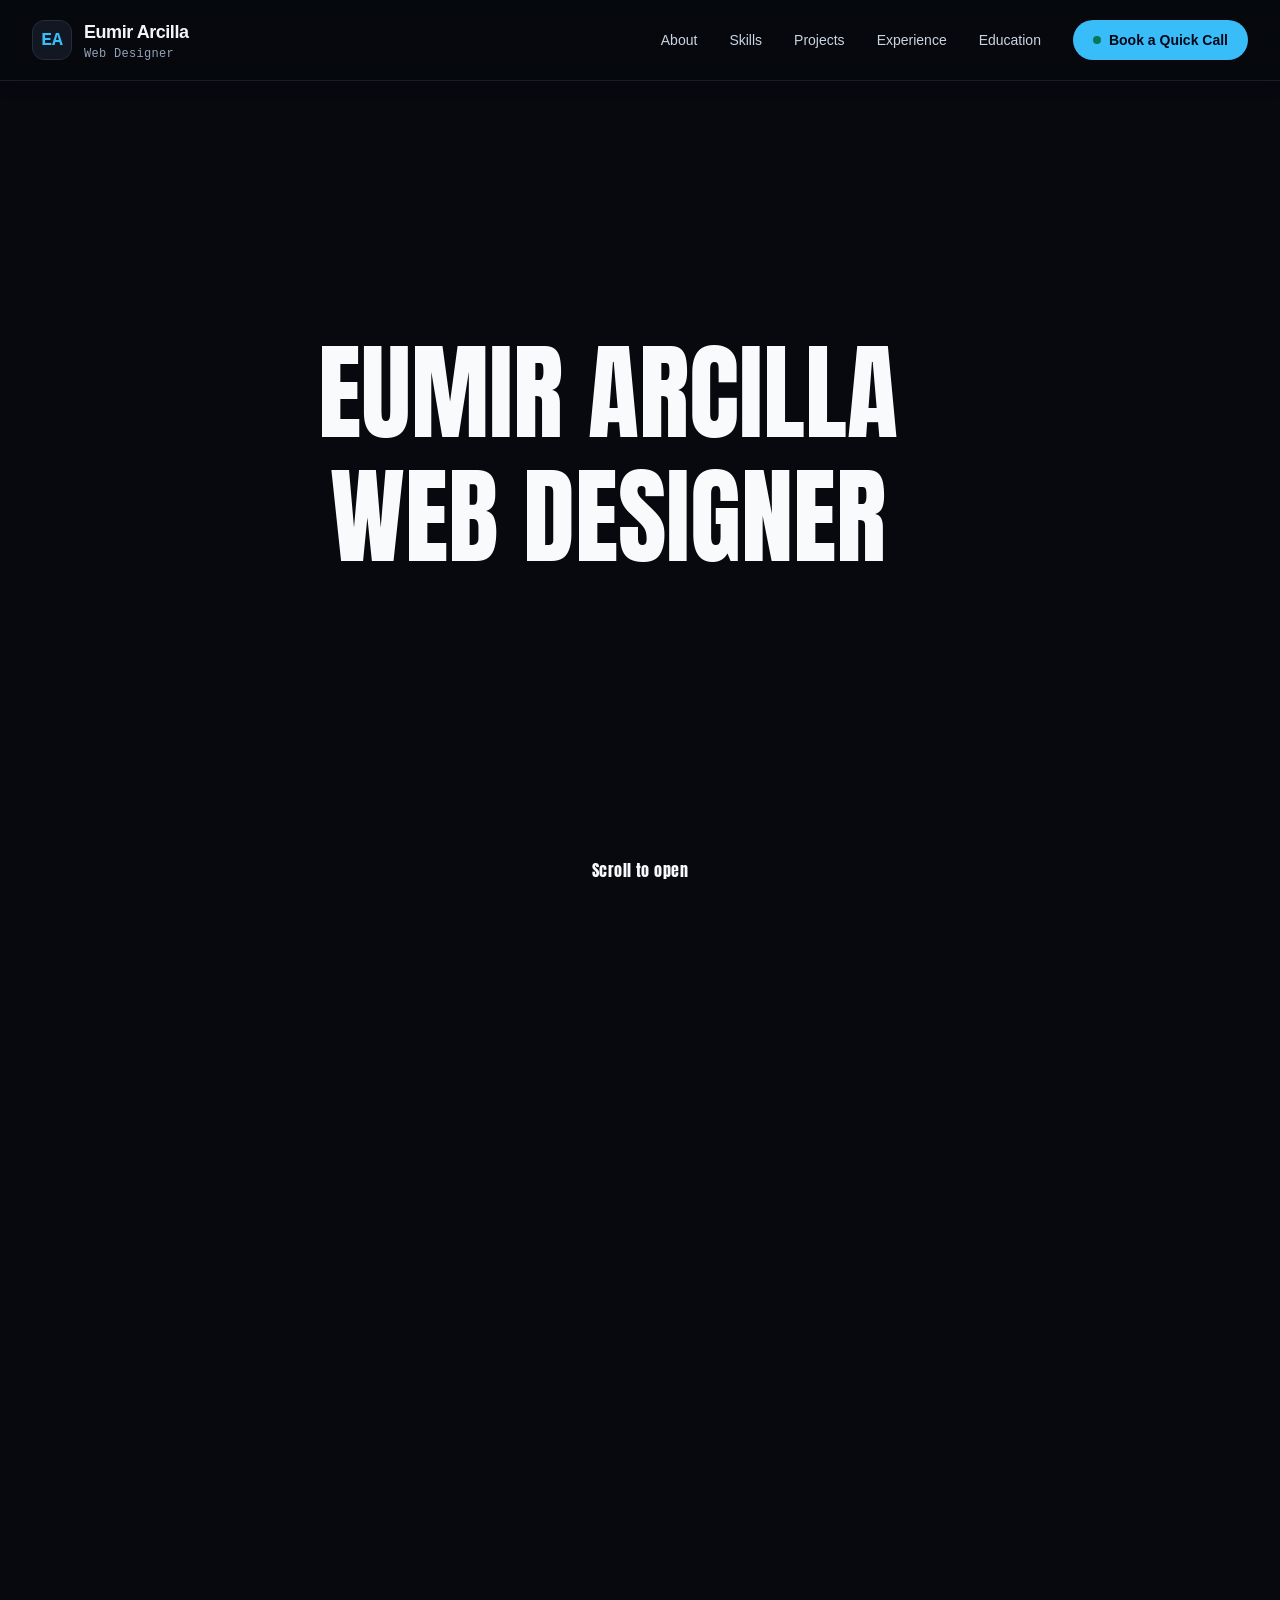
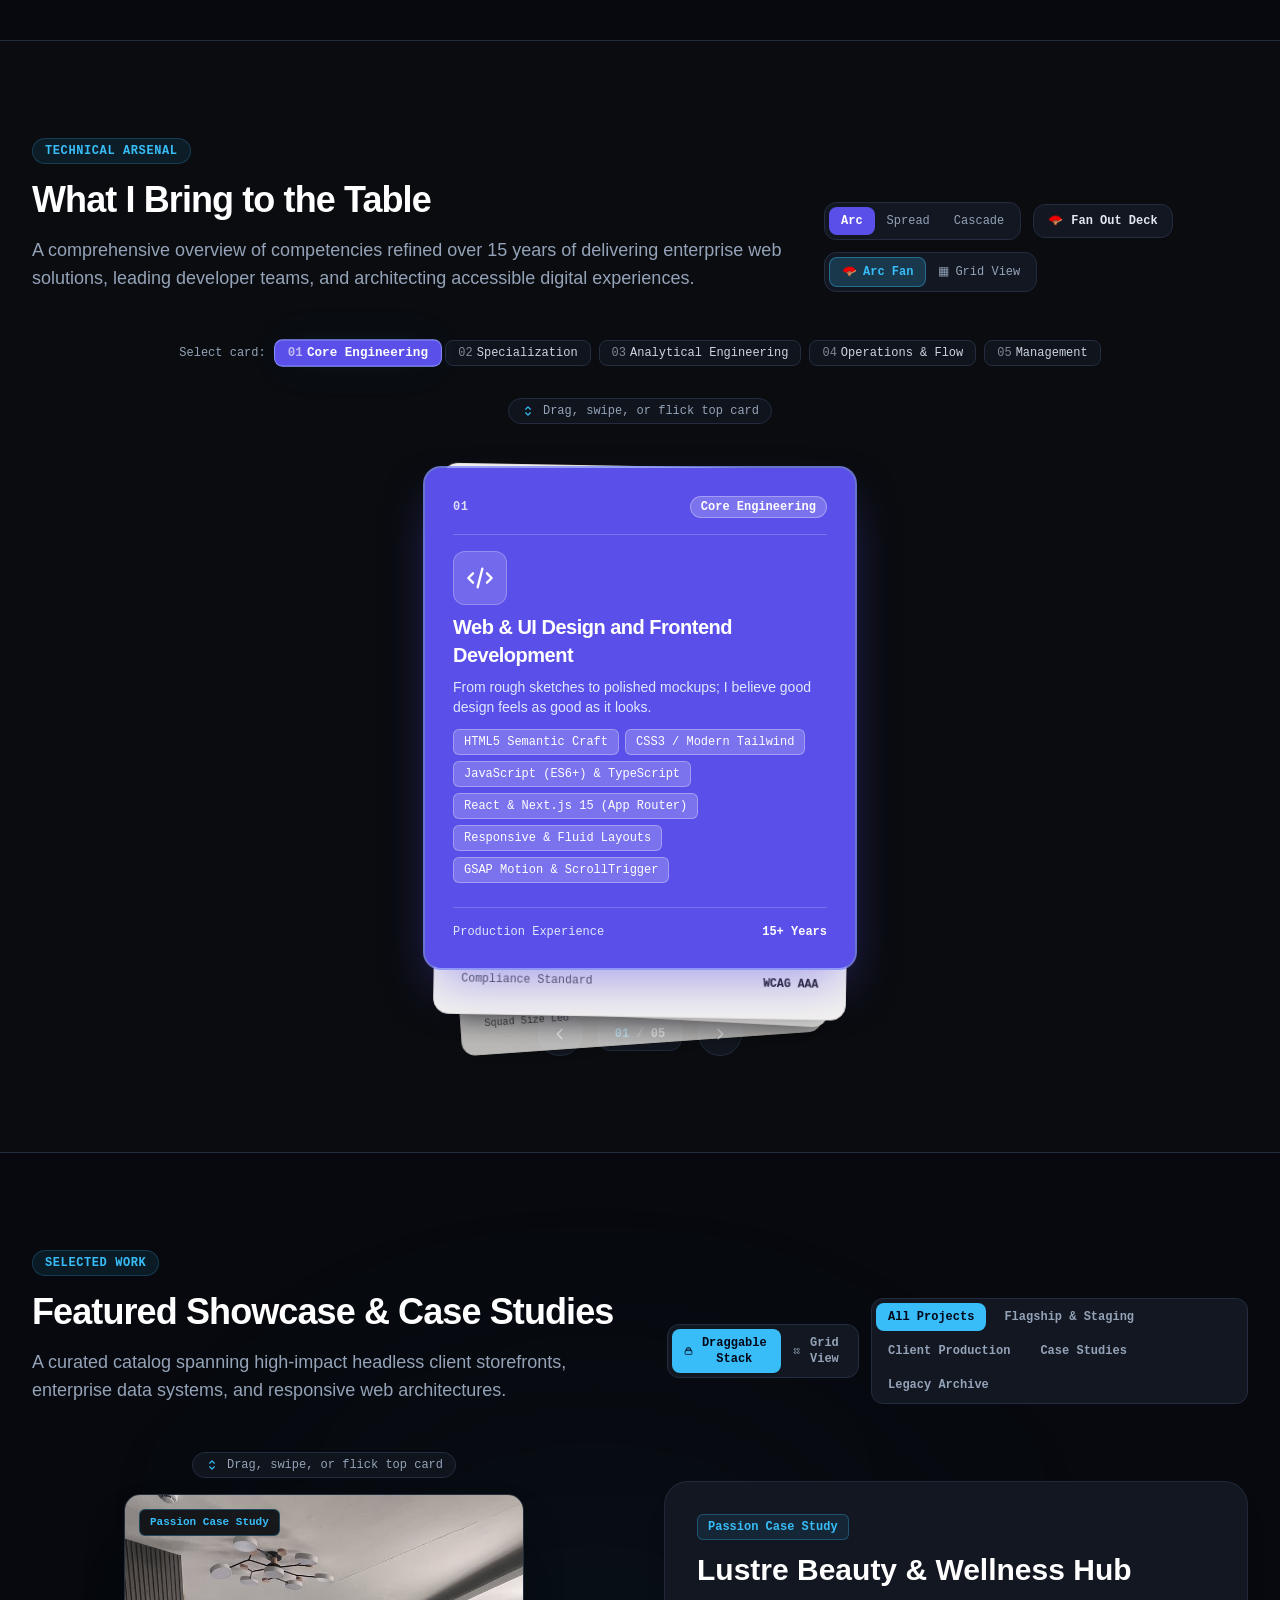
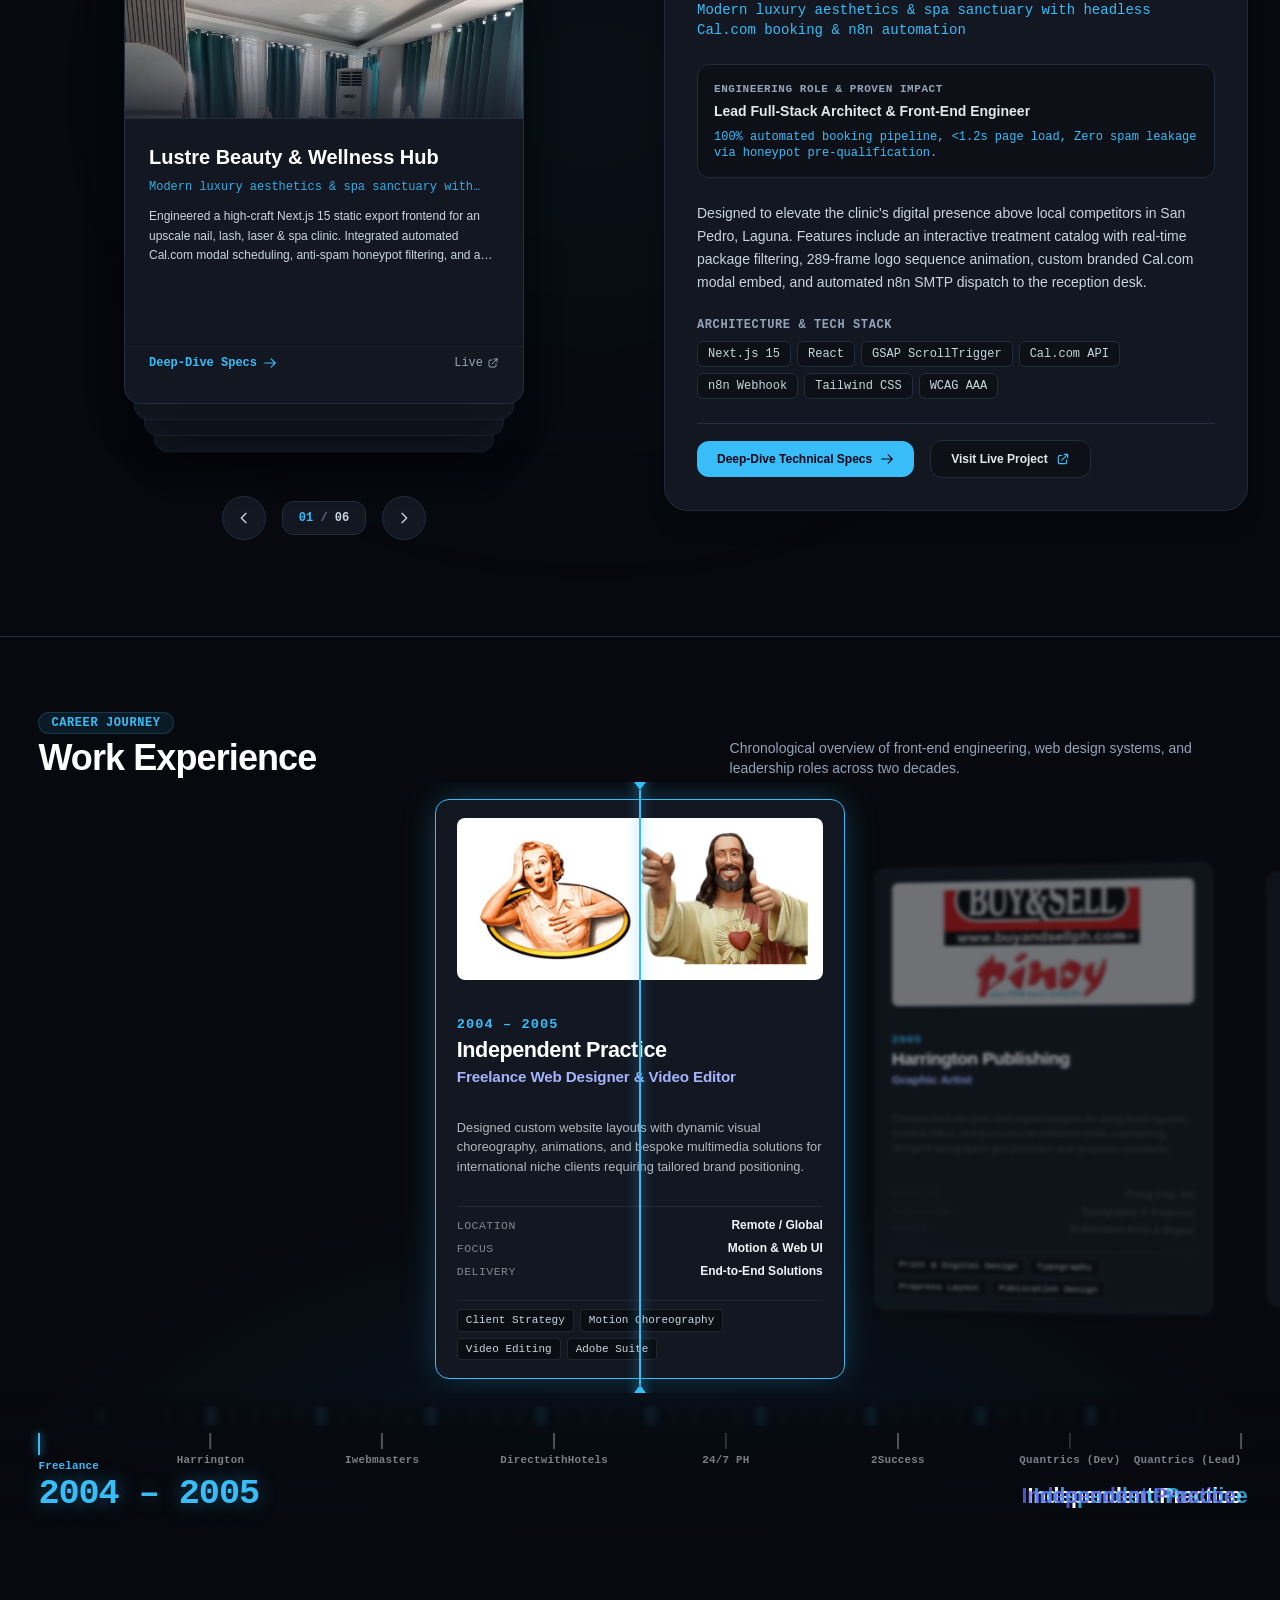
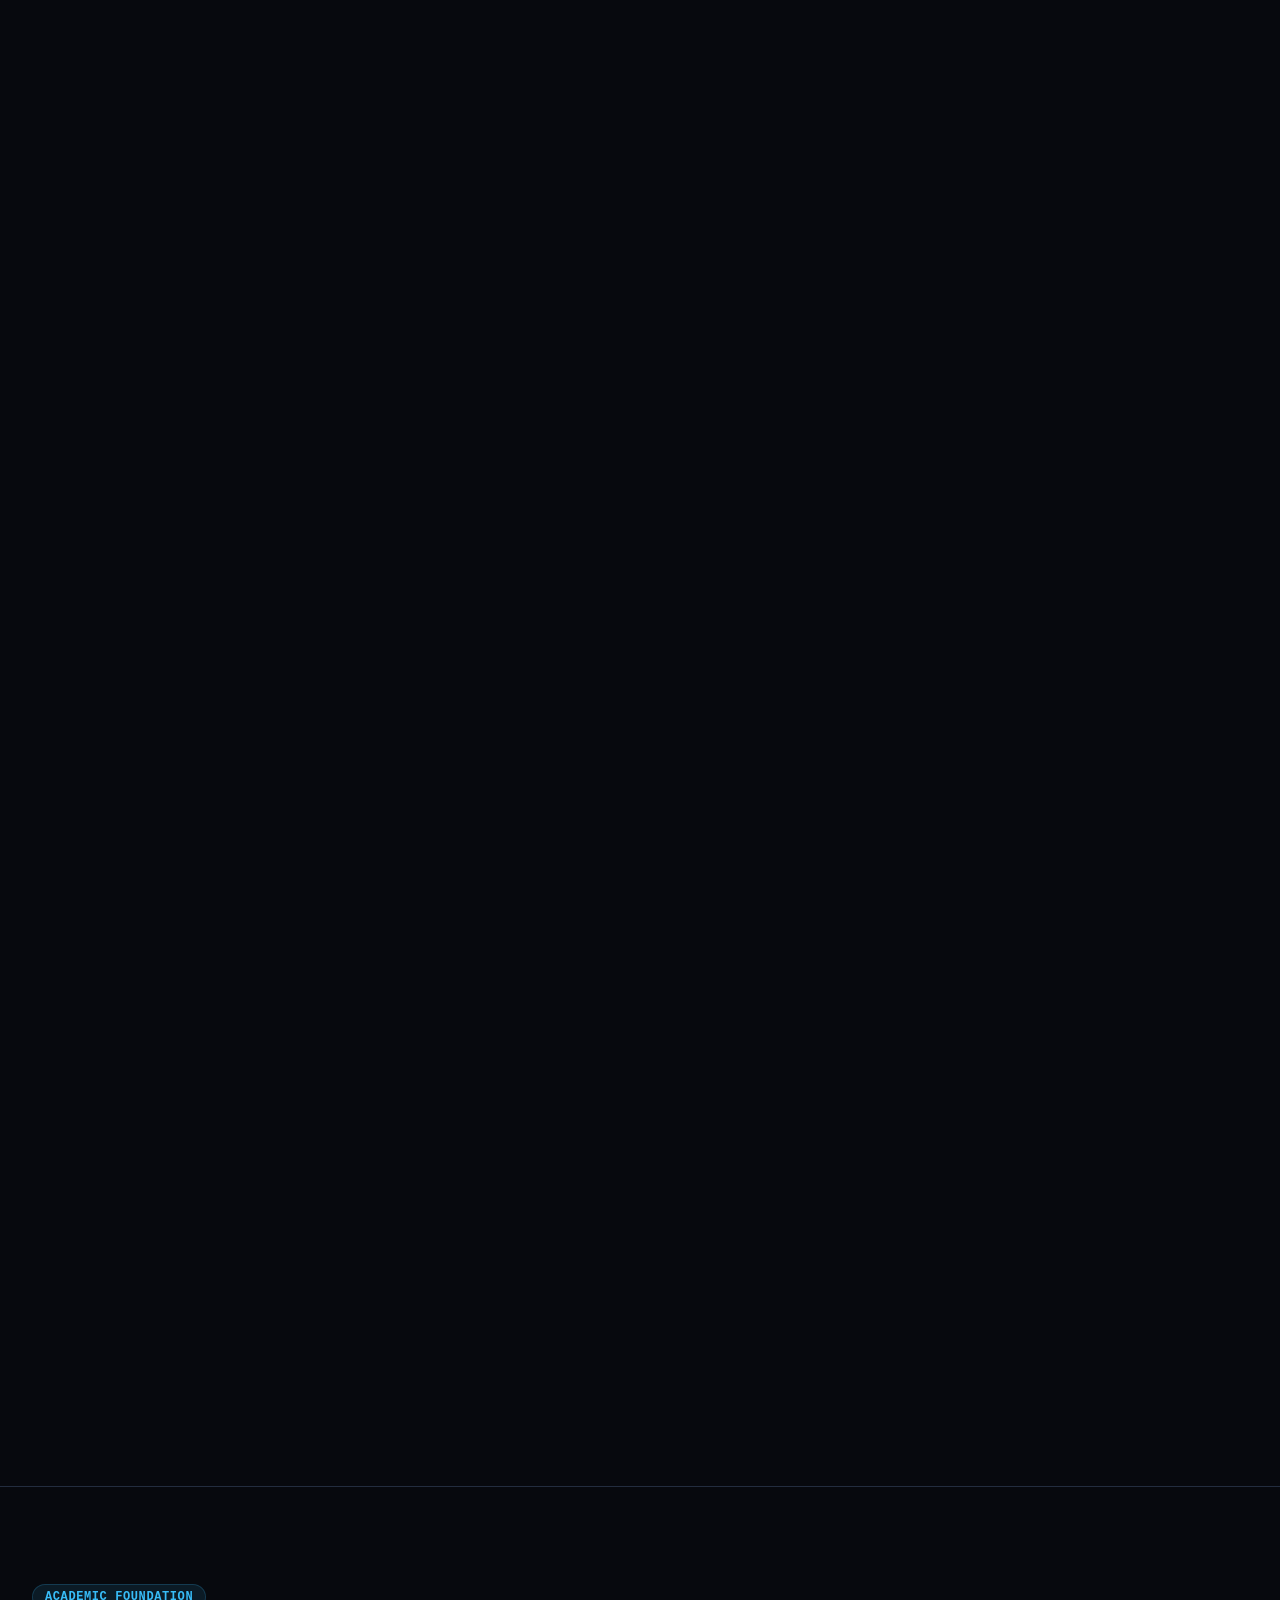
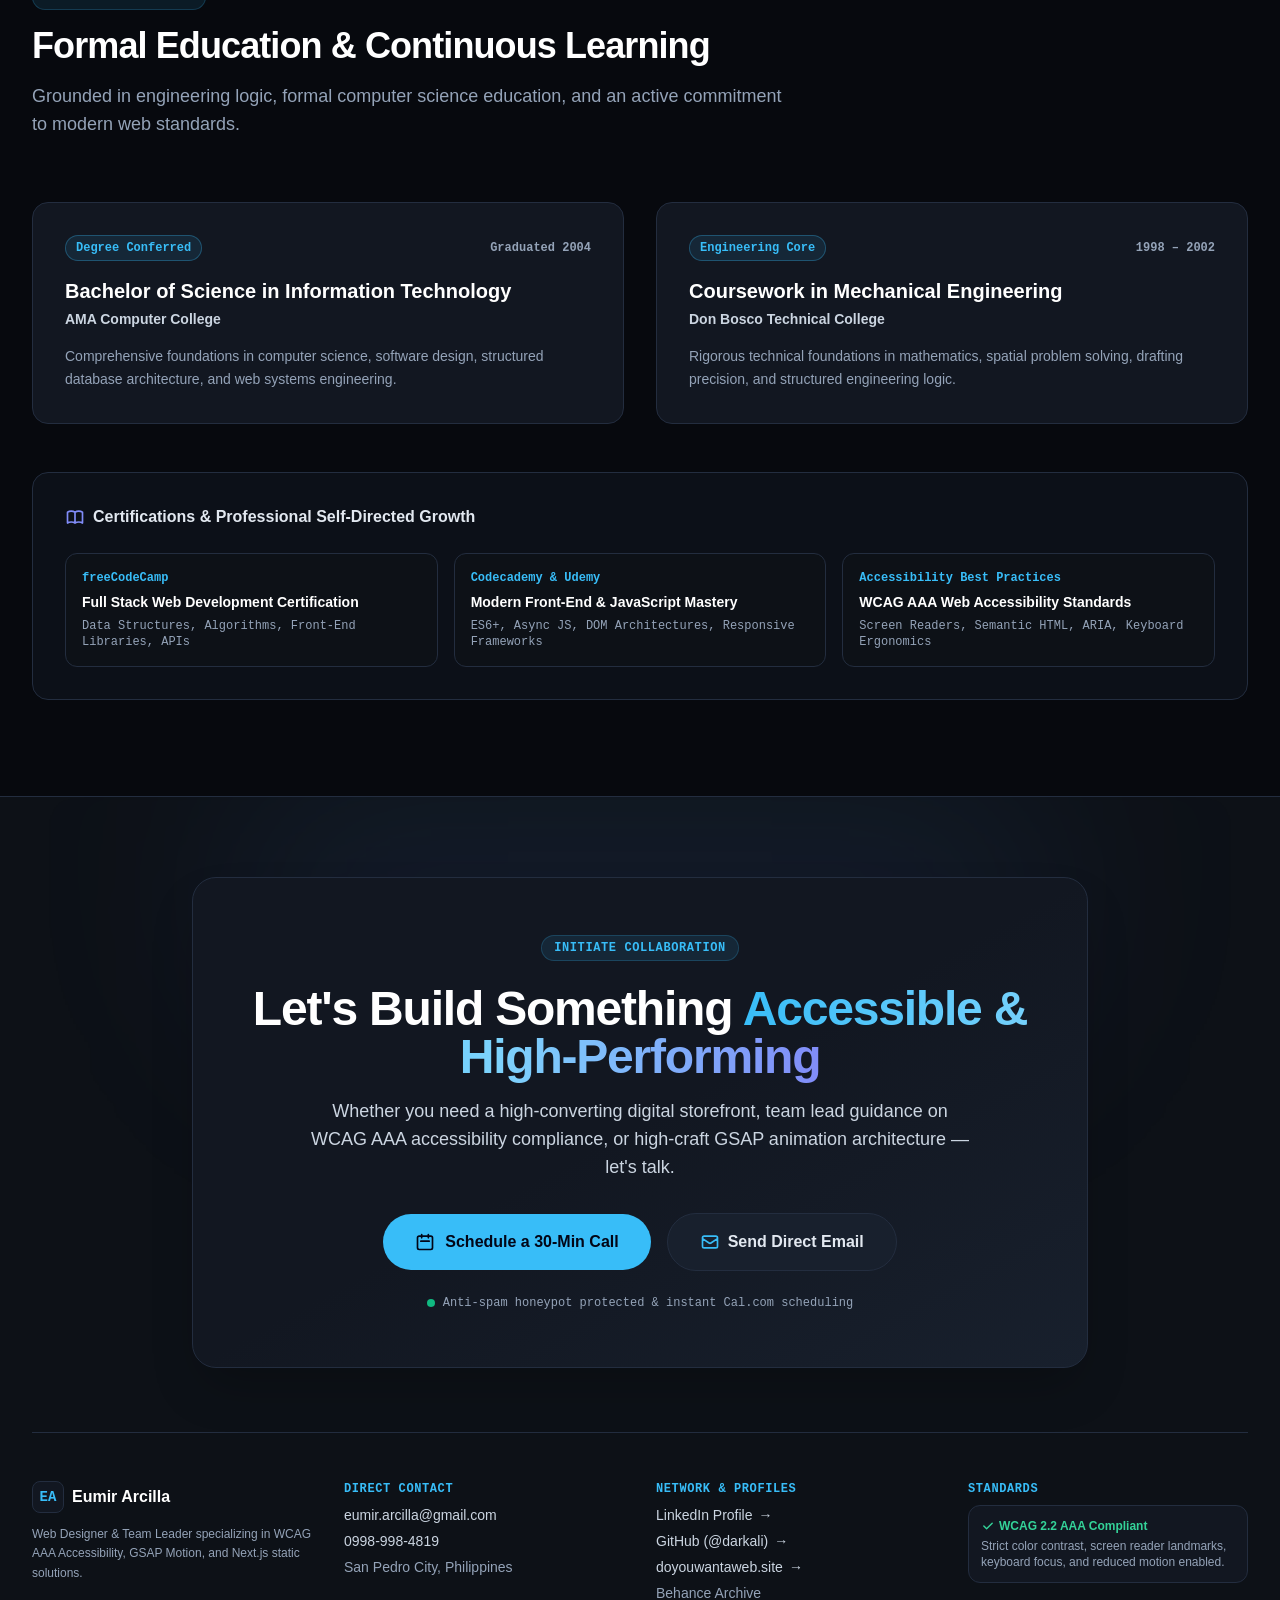
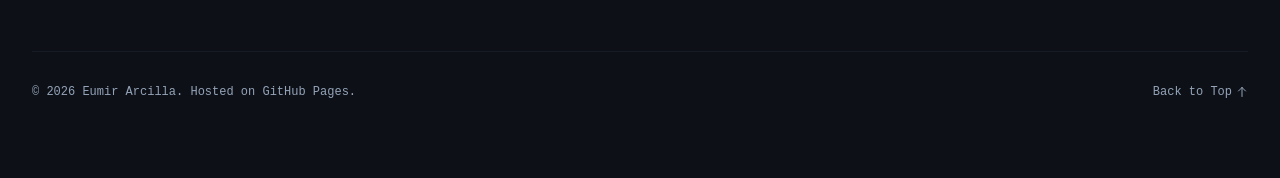
==== commit 72ac6e19: "Feat: Mobile framed cinema box for iPhone, laptop text fitting safeguards & auto-hiding navbar in he" ====
--- a/index.html
+++ b/index.html
@@ -1,4 +1,4 @@
-<!DOCTYPE html><!--BxpR3mv6Wwq7f8i_0WmJR--><html lang="en" class="dark scroll-smooth has-js __variable_e5ff8b"><head><meta charSet="utf-8"/><meta name="viewport" content="width=device-width, initial-scale=1, viewport-fit=cover"/><link rel="stylesheet" href="/_next/static/css/3f5a286823a5a846.css" data-precedence="next"/><link rel="preload" as="script" fetchPriority="low" href="/_next/static/chunks/webpack-ecedd46ea70c2d52.js"/><script src="/_next/static/chunks/4bd1b696-c023c6e3521b1417.js" async=""></script><script src="/_next/static/chunks/255-0e5ac6cd71b0e266.js" async=""></script><script src="/_next/static/chunks/main-app-57dcd184f7b1cc5d.js" async=""></script><script src="/_next/static/chunks/c15bf2b0-23b96f27db3d4449.js" async=""></script><script src="/_next/static/chunks/674-6855b64ee899c7fb.js" async=""></script><script src="/_next/static/chunks/app/layout-6ab76c7b87f7b4c1.js" async=""></script><script src="/_next/static/chunks/94-ec327ff38d811812.js" async=""></script><script src="/_next/static/chunks/app/page-577ab571e15c3c03.js" async=""></script><link rel="icon" href="./assets/favicon.svg" type="image/svg+xml"/><meta name="theme-color" content="#07090e"/><title>Eumir Arcilla | Senior Front-End Developer &amp; Team Lead</title><meta name="description" content="Seasoned Web Developer &amp; Team Lead with over 15 years of expertise in front-end development, WCAG AAA web accessibility compliance, and high-performance modern web architecture."/><link rel="author" href="https://darkali.github.io"/><meta name="author" content="Eumir Arcilla"/><meta name="creator" content="Eumir Arcilla"/><link rel="canonical" href="https://darkali.github.io/"/><meta property="og:title" content="Eumir Arcilla | Senior Front-End Developer &amp; Team Lead"/><meta property="og:description" content="Crafting digital storefronts that captivate your audience and operational systems that keep you scaling. Specializing in Front-End Architecture, WCAG AAA Compliance, and GSAP Motion Engineering."/><meta property="og:url" content="https://darkali.github.io/"/><meta property="og:site_name" content="Eumir Arcilla Portfolio"/><meta property="og:locale" content="en_PH"/><meta property="og:type" content="website"/><meta name="twitter:card" content="summary"/><meta name="twitter:title" content="Eumir Arcilla | Senior Front-End Developer &amp; Team Lead"/><meta name="twitter:description" content="Crafting digital storefronts that captivate your audience and operational systems that keep you scaling. Specializing in Front-End Architecture, WCAG AAA Compliance, and GSAP Motion Engineering."/><script type="text/javascript">
+<!DOCTYPE html><!--Wn1jG_wlmIeF4BCYsfDF0--><html lang="en" class="dark scroll-smooth has-js __variable_e5ff8b"><head><meta charSet="utf-8"/><meta name="viewport" content="width=device-width, initial-scale=1, viewport-fit=cover"/><link rel="stylesheet" href="/_next/static/css/6c7b95641d371fc0.css" data-precedence="next"/><link rel="preload" as="script" fetchPriority="low" href="/_next/static/chunks/webpack-ecedd46ea70c2d52.js"/><script src="/_next/static/chunks/4bd1b696-c023c6e3521b1417.js" async=""></script><script src="/_next/static/chunks/255-0e5ac6cd71b0e266.js" async=""></script><script src="/_next/static/chunks/main-app-57dcd184f7b1cc5d.js" async=""></script><script src="/_next/static/chunks/c15bf2b0-23b96f27db3d4449.js" async=""></script><script src="/_next/static/chunks/674-6855b64ee899c7fb.js" async=""></script><script src="/_next/static/chunks/app/layout-6ab76c7b87f7b4c1.js" async=""></script><script src="/_next/static/chunks/94-ec327ff38d811812.js" async=""></script><script src="/_next/static/chunks/app/page-0b41a1007bbe92b7.js" async=""></script><link rel="icon" href="./assets/favicon.svg" type="image/svg+xml"/><meta name="theme-color" content="#07090e"/><title>Eumir Arcilla | Senior Front-End Developer &amp; Team Lead</title><meta name="description" content="Seasoned Web Developer &amp; Team Lead with over 15 years of expertise in front-end development, WCAG AAA web accessibility compliance, and high-performance modern web architecture."/><link rel="author" href="https://darkali.github.io"/><meta name="author" content="Eumir Arcilla"/><meta name="creator" content="Eumir Arcilla"/><link rel="canonical" href="https://darkali.github.io/"/><meta property="og:title" content="Eumir Arcilla | Senior Front-End Developer &amp; Team Lead"/><meta property="og:description" content="Crafting digital storefronts that captivate your audience and operational systems that keep you scaling. Specializing in Front-End Architecture, WCAG AAA Compliance, and GSAP Motion Engineering."/><meta property="og:url" content="https://darkali.github.io/"/><meta property="og:site_name" content="Eumir Arcilla Portfolio"/><meta property="og:locale" content="en_PH"/><meta property="og:type" content="website"/><meta name="twitter:card" content="summary"/><meta name="twitter:title" content="Eumir Arcilla | Senior Front-End Developer &amp; Team Lead"/><meta name="twitter:description" content="Crafting digital storefronts that captivate your audience and operational systems that keep you scaling. Specializing in Front-End Architecture, WCAG AAA Compliance, and GSAP Motion Engineering."/><script type="text/javascript">
   (function (C, A, L) { 
     let p = function (a, ar) { a.q.push(ar); }; 
     let d = C.document; 
@@ -44,4 +44,4 @@
     hideEventTypeDetails: false,
     layout: "month_view"
   });
-</script><script src="/_next/static/chunks/polyfills-42372ed130431b0a.js" noModule=""></script></head><body class="bg-canvas text-slate-100 antialiased selection:bg-brand-cyan selection:text-slate-950"><div hidden=""><!--$--><!--/$--></div><a href="#main-content" class="skip-to-content">Skip to main content</a><header class="fixed top-0 left-0 right-0 z-50 transition-all duration-300 bg-canvas/80 backdrop-blur-md border-b border-canvas-border/60"><div class="sr-only opacity-0 pointer-events-none h-0 w-0 overflow-hidden" aria-hidden="true"><label for="hp_navbar_field">Do not fill this field</label><input id="hp_navbar_field" type="text" tabindex="-1" aria-hidden="true" autoComplete="off" name="website_verify"/></div><nav aria-label="Main Navigation" class="max-w-7xl mx-auto px-4 sm:px-6 lg:px-8 h-20 flex items-center justify-between"><a href="#hero" class="flex items-center gap-3 group focus:outline-none" aria-label="Eumir Arcilla — Back to top"><div class="w-10 h-10 rounded-xl bg-canvas-card border border-canvas-border flex items-center justify-center text-brand-cyan font-mono font-bold text-lg group-hover:border-brand-cyan/80 group-hover:shadow-glow transition-all">EA</div><div class="flex flex-col"><span class="font-bold tracking-tight text-slate-100 group-hover:text-brand-cyan transition-colors text-base sm:text-lg">Eumir Arcilla</span><span class="text-xs text-slate-400 font-mono tracking-wide">Web Designer</span></div></a><div class="hidden md:flex items-center gap-8"><a href="#hero" class="text-sm font-medium text-slate-300 hover:text-brand-cyan transition-colors py-2 focus:outline-none">About</a><a href="#skills" class="text-sm font-medium text-slate-300 hover:text-brand-cyan transition-colors py-2 focus:outline-none">Skills</a><a href="#projects" class="text-sm font-medium text-slate-300 hover:text-brand-cyan transition-colors py-2 focus:outline-none">Projects</a><a href="#experience" class="text-sm font-medium text-slate-300 hover:text-brand-cyan transition-colors py-2 focus:outline-none">Experience</a><a href="#education" class="text-sm font-medium text-slate-300 hover:text-brand-cyan transition-colors py-2 focus:outline-none">Education</a><button type="button" data-cal-link="eumir-arcilla/quick-call" data-cal-namespace="quick-call" data-cal-config="{&quot;layout&quot;:&quot;month_view&quot;}" class="inline-flex items-center justify-center gap-2 px-5 py-2.5 rounded-full bg-brand-cyan text-slate-950 font-semibold text-sm hover:bg-sky-300 hover:shadow-glow active:scale-95 transition-all focus:outline-none"><span class="w-2 h-2 rounded-full bg-emerald-700 animate-pulse"></span><span>Book a Quick Call</span></button></div><div class="flex items-center md:hidden"><button type="button" aria-expanded="false" aria-label="Toggle Navigation" class="p-2.5 rounded-xl bg-canvas-card border border-canvas-border text-slate-300 hover:text-brand-cyan focus:outline-none"><svg class="w-6 h-6" fill="none" stroke="currentColor" viewBox="0 0 24 24"><path stroke-linecap="round" stroke-linejoin="round" stroke-width="2" d="M4 6h16M4 12h16M4 18h16"></path></svg></button></div></nav></header><main id="main-content" class="w-full overflow-x-clip"><section id="hero" aria-label="Introduction &amp; Overview" class="lsr" data-lsr-distance="260" data-lsr-scrub="0.6" data-lsr-start="4" data-lsr-focus="0.5"><div class="sr-only opacity-0 pointer-events-none h-0 w-0 overflow-hidden" aria-hidden="true"><label for="hp_hero_verify">Leave this field empty</label><input id="hp_hero_verify" type="text" tabindex="-1" aria-hidden="true" autoComplete="off" name="company_url_hp" value=""/></div><canvas class="lsr-bloom" width="24" height="3" aria-hidden="true"></canvas><div class="lsr-window pointer-events-none" data-gsap="hero-visual"><video class="lsr-media pointer-events-none" src="./assets/hero-bg.mp4" autoPlay="" muted="" loop="" playsInline="" preload="auto" aria-label="Cars driving across desert at sunset"></video></div><div class="lsr-scrim pointer-events-none" aria-hidden="true"></div><h1 class="lsr-headline" data-gsap="main-headline"><span class="lsr-line lsr-line--top"><span class="lsr-word">Eumir</span> <span class="lsr-word">Arcilla</span></span><span class="lsr-line lsr-line--bottom"><span class="lsr-word">Web</span> <span class="lsr-word">Designer</span></span></h1><p class="lsr-cue" aria-hidden="true">Scroll to open</p><div class="lsr-payoff"><h2 class="lsr-payoff__heading" data-gsap="subtitle">A Web Designer based in the Philippines.</h2><p class="lsr-payoff__body">I’ve been crafting things for the web for over 15 years. I love beautiful interfaces just as much as clean, functional code — and I’ve got a soft spot for enforcing uncompromising WCAG AAA accessibility standards. Design. Code. Heart. That’s how I build. Let me help you tell your story through designing with purpose and intention.</p><div class="lsr-payoff__ctas pt-2 flex flex-wrap items-center gap-3.5"><button type="button" data-gsap="booking-cta" data-cal-link="eumir-arcilla/quick-call" data-cal-namespace="quick-call" data-cal-config="{&quot;layout&quot;:&quot;month_view&quot;}" class="inline-flex items-center justify-center gap-2 px-6 py-3 rounded-full bg-brand-cyan text-slate-950 font-bold text-sm sm:text-base hover:bg-sky-300 hover:shadow-glow active:scale-95 transition-all focus:outline-none"><svg class="w-4 h-4" fill="none" stroke="currentColor" viewBox="0 0 24 24"><path stroke-linecap="round" stroke-linejoin="round" stroke-width="2" d="M8 7V3m8 4V3m-9 8h10M5 21h14a2 2 0 002-2V7a2 2 0 00-2-2H5a2 2 0 00-2 2v12a2 2 0 002 2z"></path></svg><span>Book a Quick Call</span></button><a href="#projects" data-gsap="booking-cta" class="inline-flex items-center justify-center gap-2 px-5 py-3 rounded-full bg-canvas-card/90 border border-canvas-border hover:border-brand-cyan/60 text-slate-200 hover:text-white font-semibold text-sm sm:text-base transition-all focus:outline-none backdrop-blur-md"><span>Explore Selected Work</span><svg class="w-4 h-4 text-brand-cyan" fill="none" stroke="currentColor" viewBox="0 0 24 24"><path stroke-linecap="round" stroke-linejoin="round" stroke-width="2" d="M19 14l-7 7m0 0l-7-7m7 7V3"></path></svg></a></div></div></section><section id="skills" aria-label="Technical Skills and Core Competencies" class="py-24 bg-[#0a0c10] border-t border-canvas-border relative overflow-x-clip"><div class="max-w-7xl mx-auto px-4 sm:px-6 lg:px-8"><div class="flex flex-col md:flex-row md:items-end justify-between mb-12 gap-6"><div class="max-w-3xl space-y-4"><div class="inline-flex items-center gap-2 px-3 py-1 rounded-full bg-brand-cyan/10 border border-brand-cyan/20 text-xs font-mono font-bold text-brand-cyan uppercase tracking-wider">Technical Arsenal</div><h2 class="text-3xl sm:text-4xl font-extrabold tracking-tight text-white">What I Bring to the Table</h2><p class="text-slate-400 text-base sm:text-lg leading-relaxed">A comprehensive overview of competencies refined over 15 years of delivering enterprise web solutions, leading developer teams, and architecting accessible digital experiences.</p></div><div class="flex flex-wrap items-center gap-3"><div class="hidden md:flex items-center gap-3"><div class="inline-flex items-center p-1 rounded-xl bg-canvas-card border border-canvas-border text-xs font-mono" role="group" aria-label="Fan Shape Controls"><button type="button" data-fan-mode-control="arc" aria-pressed="true" class="px-3 py-1.5 rounded-lg transition-all bg-[#5b4fe9] text-white font-bold shadow-sm">Arc</button><button type="button" data-fan-mode-control="spread" aria-pressed="false" class="px-3 py-1.5 rounded-lg transition-all text-slate-400 hover:text-slate-200">Spread</button><button type="button" data-fan-mode-control="cascade" aria-pressed="false" class="px-3 py-1.5 rounded-lg transition-all text-slate-400 hover:text-slate-200">Cascade</button></div><button type="button" data-fan-toggle="true" aria-pressed="false" class="inline-flex items-center gap-2 px-3.5 py-2 rounded-xl text-xs font-mono font-semibold bg-canvas-card border border-canvas-border hover:border-slate-500 text-slate-200 hover:text-white transition-all shadow-sm active:scale-95"><span>🪭</span><span data-fan-toggle-label="true">Fan Out Deck</span></button></div><div class="inline-flex items-center p-1 rounded-xl bg-canvas-card border border-canvas-border text-xs font-mono"><button type="button" aria-pressed="true" class="px-3 py-1.5 rounded-lg transition-all flex items-center gap-1.5 bg-brand-cyan/20 text-brand-cyan font-bold border border-brand-cyan/40 shadow-sm"><span>🪭</span><span>Arc Fan</span></button><button type="button" aria-pressed="false" class="px-3 py-1.5 rounded-lg transition-all flex items-center gap-1.5 text-slate-400 hover:text-slate-200"><span>▦</span><span>Grid View</span></button></div></div></div><div class="flex flex-wrap items-center justify-center gap-2 mb-8" aria-label="Direct Card Quick Selectors"><span class="text-xs font-mono text-slate-400 mr-1 hidden sm:inline">Select card:</span><button type="button" class="px-3 py-1 rounded-lg text-xs font-mono transition-all border bg-canvas-card/80 text-slate-300 border-canvas-border hover:border-slate-500 hover:text-white"><span class="opacity-60 mr-1">0<!-- -->1</span>Core Engineering</button><button type="button" class="px-3 py-1 rounded-lg text-xs font-mono transition-all border bg-canvas-card/80 text-slate-300 border-canvas-border hover:border-slate-500 hover:text-white"><span class="opacity-60 mr-1">0<!-- -->2</span>Specialization</button><button type="button" class="px-3 py-1 rounded-lg text-xs font-mono transition-all border bg-canvas-card/80 text-slate-300 border-canvas-border hover:border-slate-500 hover:text-white"><span class="opacity-60 mr-1">0<!-- -->3</span>Analytical Engineering</button><button type="button" class="px-3 py-1 rounded-lg text-xs font-mono transition-all border bg-canvas-card/80 text-slate-300 border-canvas-border hover:border-slate-500 hover:text-white"><span class="opacity-60 mr-1">0<!-- -->4</span>Operations &amp; Flow</button><button type="button" class="px-3 py-1 rounded-lg text-xs font-mono transition-all border bg-canvas-card/80 text-slate-300 border-canvas-border hover:border-slate-500 hover:text-white"><span class="opacity-60 mr-1">0<!-- -->5</span>Management</button></div><div class="elastic-stack relative w-full min-h-[590px] sm:min-h-[660px] flex items-center justify-center py-8 select-none overflow-visible" data-elastic-hover="true" data-fan-mode="arc" role="region" aria-label="Interactive Technical Skills Arc Deck" tabindex="0"><div data-elastic-card="true" data-skill-id="web-frontend" tabindex="0" role="button" aria-label="Web &amp; UI Design and Frontend Development — Core Engineering" aria-pressed="false" style="transform-origin:center bottom;z-index:20;touch-action:auto" class="elastic-card absolute w-[285px] xs:w-[310px] sm:w-[380px] md:w-[410px] lg:w-[430px] max-w-[82vw] rounded-2xl transition-colors duration-300 p-6 sm:p-7 flex flex-col justify-between focus:outline-none cursor-pointer bg-[#f4f3ef] text-neutral-900 border border-[#e2e0d8] shadow-[0_12px_32px_-8px_rgba(0,0,0,0.38)] hover:border-neutral-400"><div><div class="flex items-center justify-between"><span class="font-mono text-xs font-bold tracking-wider text-neutral-500">0<!-- -->1</span><span class="text-xs font-mono font-semibold px-2.5 py-0.5 rounded-full border bg-black/5 text-neutral-700 border-neutral-300">Core Engineering</span></div><div class="h-px w-full my-4 bg-neutral-300/80"></div><div class="my-2"><div class="p-3 rounded-xl border inline-flex items-center justify-center transition-transform group-hover:scale-105 flex-shrink-0 bg-black/[0.04] border-neutral-300 text-neutral-900 [&amp;_svg]:text-neutral-900"><svg class="w-7 h-7" fill="none" stroke="currentColor" viewBox="0 0 24 24"><path stroke-linecap="round" stroke-linejoin="round" stroke-width="2" d="M10 20l4-16m4 4l4 4-4 4M6 16l-4-4 4-4"></path></svg></div></div><div class="mt-2"><h3 class="text-lg sm:text-xl font-bold tracking-tight leading-snug text-neutral-900">Web &amp; UI Design and Frontend Development</h3><p class="mt-2 text-xs sm:text-sm leading-relaxed text-neutral-600">From rough sketches to polished mockups; I believe good design feels as good as it looks.</p></div><div class="pt-3 flex flex-wrap gap-1.5"><span class="text-xs font-mono px-2.5 py-1 rounded-md border bg-neutral-200/90 text-neutral-800 border-neutral-300/80">HTML5 Semantic Craft</span><span class="text-xs font-mono px-2.5 py-1 rounded-md border bg-neutral-200/90 text-neutral-800 border-neutral-300/80">CSS3 / Modern Tailwind</span><span class="text-xs font-mono px-2.5 py-1 rounded-md border bg-neutral-200/90 text-neutral-800 border-neutral-300/80">JavaScript (ES6+) &amp; TypeScript</span><span class="text-xs font-mono px-2.5 py-1 rounded-md border bg-neutral-200/90 text-neutral-800 border-neutral-300/80">React &amp; Next.js 15 (App Router)</span><span class="text-xs font-mono px-2.5 py-1 rounded-md border bg-neutral-200/90 text-neutral-800 border-neutral-300/80">Responsive &amp; Fluid Layouts</span><span class="text-xs font-mono px-2.5 py-1 rounded-md border bg-neutral-200/90 text-neutral-800 border-neutral-300/80">GSAP Motion &amp; ScrollTrigger</span></div></div><div class="mt-6 pt-4 border-t flex items-center justify-between text-xs font-mono border-neutral-300/80 text-neutral-600"><span>Production Experience</span><span class="font-bold text-neutral-900">15+ Years</span></div></div><div data-elastic-card="true" data-skill-id="wcag-accessibility" tabindex="0" role="button" aria-label="Web Accessibility (WCAG AAA) Compliance — Specialization" aria-pressed="false" style="transform-origin:center bottom;z-index:21;touch-action:auto" class="elastic-card absolute w-[285px] xs:w-[310px] sm:w-[380px] md:w-[410px] lg:w-[430px] max-w-[82vw] rounded-2xl transition-colors duration-300 p-6 sm:p-7 flex flex-col justify-between focus:outline-none cursor-pointer bg-[#f4f3ef] text-neutral-900 border border-[#e2e0d8] shadow-[0_12px_32px_-8px_rgba(0,0,0,0.38)] hover:border-neutral-400"><div><div class="flex items-center justify-between"><span class="font-mono text-xs font-bold tracking-wider text-neutral-500">0<!-- -->2</span><span class="text-xs font-mono font-semibold px-2.5 py-0.5 rounded-full border bg-black/5 text-neutral-700 border-neutral-300">Specialization</span></div><div class="h-px w-full my-4 bg-neutral-300/80"></div><div class="my-2"><div class="p-3 rounded-xl border inline-flex items-center justify-center transition-transform group-hover:scale-105 flex-shrink-0 bg-black/[0.04] border-neutral-300 text-neutral-900 [&amp;_svg]:text-neutral-900"><svg class="w-7 h-7" fill="none" stroke="currentColor" viewBox="0 0 24 24"><path stroke-linecap="round" stroke-linejoin="round" stroke-width="2" d="M9 12l2 2 4-4m5.618-4.016A11.955 11.955 0 0112 2.944a11.955 11.955 0 01-8.618 3.04A12.02 12.02 0 003 9c0 5.591 3.824 10.29 9 11.622 5.176-1.332 9-6.03 9-11.622 0-1.042-.133-2.052-.382-3.016z"></path></svg></div></div><div class="mt-2"><h3 class="text-lg sm:text-xl font-bold tracking-tight leading-snug text-neutral-900">Web Accessibility (WCAG AAA) Compliance</h3><p class="mt-2 text-xs sm:text-sm leading-relaxed text-neutral-600">Uncompromising advocacy and execution for accessible web experiences, ensuring full WCAG 2.1/2.2 Level AAA compliance, ARIA landmark semantics, and assistive technology optimization.</p></div><div class="pt-3 flex flex-wrap gap-1.5"><span class="text-xs font-mono px-2.5 py-1 rounded-md border bg-neutral-200/90 text-neutral-800 border-neutral-300/80">WCAG AAA Strict Compliance</span><span class="text-xs font-mono px-2.5 py-1 rounded-md border bg-neutral-200/90 text-neutral-800 border-neutral-300/80">Semantic Landmark Architecture</span><span class="text-xs font-mono px-2.5 py-1 rounded-md border bg-neutral-200/90 text-neutral-800 border-neutral-300/80">Screen-Reader (NVDA/JAWS/VoiceOver) Audits</span><span class="text-xs font-mono px-2.5 py-1 rounded-md border bg-neutral-200/90 text-neutral-800 border-neutral-300/80">Full Keyboard Navigation &amp; Focus Rings</span><span class="text-xs font-mono px-2.5 py-1 rounded-md border bg-neutral-200/90 text-neutral-800 border-neutral-300/80">Color Contrast 7:1+ Ratios</span><span class="text-xs font-mono px-2.5 py-1 rounded-md border bg-neutral-200/90 text-neutral-800 border-neutral-300/80">Reduced Motion Alternatives</span></div></div><div class="mt-6 pt-4 border-t flex items-center justify-between text-xs font-mono border-neutral-300/80 text-neutral-600"><span>Compliance Standard</span><span class="font-bold text-neutral-900">WCAG AAA</span></div></div><div data-elastic-card="true" data-skill-id="data-visualization" tabindex="0" role="button" aria-label="Data Visualization &amp; Analysis — Analytical Engineering" aria-pressed="false" style="transform-origin:center bottom;z-index:22;touch-action:auto" class="elastic-card absolute w-[285px] xs:w-[310px] sm:w-[380px] md:w-[410px] lg:w-[430px] max-w-[82vw] rounded-2xl transition-colors duration-300 p-6 sm:p-7 flex flex-col justify-between focus:outline-none cursor-pointer bg-[#f4f3ef] text-neutral-900 border border-[#e2e0d8] shadow-[0_12px_32px_-8px_rgba(0,0,0,0.38)] hover:border-neutral-400"><div><div class="flex items-center justify-between"><span class="font-mono text-xs font-bold tracking-wider text-neutral-500">0<!-- -->3</span><span class="text-xs font-mono font-semibold px-2.5 py-0.5 rounded-full border bg-black/5 text-neutral-700 border-neutral-300">Analytical Engineering</span></div><div class="h-px w-full my-4 bg-neutral-300/80"></div><div class="my-2"><div class="p-3 rounded-xl border inline-flex items-center justify-center transition-transform group-hover:scale-105 flex-shrink-0 bg-black/[0.04] border-neutral-300 text-neutral-900 [&amp;_svg]:text-neutral-900"><svg class="w-7 h-7" fill="none" stroke="currentColor" viewBox="0 0 24 24"><path stroke-linecap="round" stroke-linejoin="round" stroke-width="2" d="M9 19v-6a2 2 0 00-2-2H5a2 2 0 00-2 2v6a2 2 0 002 2h2a2 2 0 002-2zm0 0V9a2 2 0 012-2h2a2 2 0 012 2v10m-6 0a2 2 0 002 2h2a2 2 0 002-2m0 0V5a2 2 0 012-2h2a2 2 0 012 2v14a2 2 0 01-2 2h-2a2 2 0 01-2-2z"></path></svg></div></div><div class="mt-2"><h3 class="text-lg sm:text-xl font-bold tracking-tight leading-snug text-neutral-900">Data Visualization &amp; Analysis</h3><p class="mt-2 text-xs sm:text-sm leading-relaxed text-neutral-600">Taking raw information and making it understandable, useful, and even beautiful.</p></div><div class="pt-3 flex flex-wrap gap-1.5"><span class="text-xs font-mono px-2.5 py-1 rounded-md border bg-neutral-200/90 text-neutral-800 border-neutral-300/80">Interactive Dashboards</span><span class="text-xs font-mono px-2.5 py-1 rounded-md border bg-neutral-200/90 text-neutral-800 border-neutral-300/80">Enterprise HR Feedback Systems</span><span class="text-xs font-mono px-2.5 py-1 rounded-md border bg-neutral-200/90 text-neutral-800 border-neutral-300/80">Data-Driven Reporting UI</span><span class="text-xs font-mono px-2.5 py-1 rounded-md border bg-neutral-200/90 text-neutral-800 border-neutral-300/80">Analytical Filtering &amp; State</span><span class="text-xs font-mono px-2.5 py-1 rounded-md border bg-neutral-200/90 text-neutral-800 border-neutral-300/80">Visual Charting &amp; Graph Engines</span><span class="text-xs font-mono px-2.5 py-1 rounded-md border bg-neutral-200/90 text-neutral-800 border-neutral-300/80">Metric KPIs &amp; Executive Overviews</span></div></div><div class="mt-6 pt-4 border-t flex items-center justify-between text-xs font-mono border-neutral-300/80 text-neutral-600"><span>Efficiency Boost</span><span class="font-bold text-neutral-900">40%+ Speed</span></div></div><div data-elastic-card="true" data-skill-id="process-tooling" tabindex="0" role="button" aria-label="Process Improvement &amp; Modern Tooling — Operations &amp; Flow" aria-pressed="false" style="transform-origin:center bottom;z-index:21;touch-action:auto" class="elastic-card absolute w-[285px] xs:w-[310px] sm:w-[380px] md:w-[410px] lg:w-[430px] max-w-[82vw] rounded-2xl transition-colors duration-300 p-6 sm:p-7 flex flex-col justify-between focus:outline-none cursor-pointer bg-[#f4f3ef] text-neutral-900 border border-[#e2e0d8] shadow-[0_12px_32px_-8px_rgba(0,0,0,0.38)] hover:border-neutral-400"><div><div class="flex items-center justify-between"><span class="font-mono text-xs font-bold tracking-wider text-neutral-500">0<!-- -->4</span><span class="text-xs font-mono font-semibold px-2.5 py-0.5 rounded-full border bg-black/5 text-neutral-700 border-neutral-300">Operations &amp; Flow</span></div><div class="h-px w-full my-4 bg-neutral-300/80"></div><div class="my-2"><div class="p-3 rounded-xl border inline-flex items-center justify-center transition-transform group-hover:scale-105 flex-shrink-0 bg-black/[0.04] border-neutral-300 text-neutral-900 [&amp;_svg]:text-neutral-900"><svg class="w-7 h-7" fill="none" stroke="currentColor" viewBox="0 0 24 24"><path stroke-linecap="round" stroke-linejoin="round" stroke-width="2" d="M13 10V3L4 14h7v7l9-11h-7z"></path></svg></div></div><div class="mt-2"><h3 class="text-lg sm:text-xl font-bold tracking-tight leading-snug text-neutral-900">Process Improvement &amp; Modern Tooling</h3><p class="mt-2 text-xs sm:text-sm leading-relaxed text-neutral-600">Engineering high-efficiency front-end workflows, code standards, CI/CD automated deployment, and agile delivery pipelines that eliminate bottlenecks.</p></div><div class="pt-3 flex flex-wrap gap-1.5"><span class="text-xs font-mono px-2.5 py-1 rounded-md border bg-neutral-200/90 text-neutral-800 border-neutral-300/80">Agile / Scrum Methodologies</span><span class="text-xs font-mono px-2.5 py-1 rounded-md border bg-neutral-200/90 text-neutral-800 border-neutral-300/80">Front-End Workflow Enhancement</span><span class="text-xs font-mono px-2.5 py-1 rounded-md border bg-neutral-200/90 text-neutral-800 border-neutral-300/80">CI/CD &amp; GitHub Pages Pipelines</span><span class="text-xs font-mono px-2.5 py-1 rounded-md border bg-neutral-200/90 text-neutral-800 border-neutral-300/80">Automated Playwright QA Auditing</span><span class="text-xs font-mono px-2.5 py-1 rounded-md border bg-neutral-200/90 text-neutral-800 border-neutral-300/80">Modular Component Libraries</span><span class="text-xs font-mono px-2.5 py-1 rounded-md border bg-neutral-200/90 text-neutral-800 border-neutral-300/80">Anti-Spam &amp; Webhook Pipelines</span></div></div><div class="mt-6 pt-4 border-t flex items-center justify-between text-xs font-mono border-neutral-300/80 text-neutral-600"><span>Deployment Cycle</span><span class="font-bold text-neutral-900">Instant Zero-Downtime</span></div></div><div data-elastic-card="true" data-skill-id="leadership-coaching" tabindex="0" role="button" aria-label="Team Leadership &amp; Engineering Coaching — Management" aria-pressed="false" style="transform-origin:center bottom;z-index:20;touch-action:auto" class="elastic-card absolute w-[285px] xs:w-[310px] sm:w-[380px] md:w-[410px] lg:w-[430px] max-w-[82vw] rounded-2xl transition-colors duration-300 p-6 sm:p-7 flex flex-col justify-between focus:outline-none cursor-pointer bg-[#f4f3ef] text-neutral-900 border border-[#e2e0d8] shadow-[0_12px_32px_-8px_rgba(0,0,0,0.38)] hover:border-neutral-400"><div><div class="flex items-center justify-between"><span class="font-mono text-xs font-bold tracking-wider text-neutral-500">0<!-- -->5</span><span class="text-xs font-mono font-semibold px-2.5 py-0.5 rounded-full border bg-black/5 text-neutral-700 border-neutral-300">Management</span></div><div class="h-px w-full my-4 bg-neutral-300/80"></div><div class="my-2"><div class="p-3 rounded-xl border inline-flex items-center justify-center transition-transform group-hover:scale-105 flex-shrink-0 bg-black/[0.04] border-neutral-300 text-neutral-900 [&amp;_svg]:text-neutral-900"><svg class="w-7 h-7" fill="none" stroke="currentColor" viewBox="0 0 24 24"><path stroke-linecap="round" stroke-linejoin="round" stroke-width="2" d="M17 20h5v-2a3 3 0 00-5.356-1.857M17 20H7m10 0v-2c0-.656-.126-1.283-.356-1.857M7 20H2v-2a3 3 0 015.356-1.857M7 20v-2c0-.656.126-1.283.356-1.857m0 0a5.002 5.002 0 019.288 0M15 7a3 3 0 11-6 0 3 3 0 016 0zm6 3a2 2 0 11-4 0 2 2 0 014 0zM7 10a2 2 0 11-4 0 2 2 0 014 0z"></path></svg></div></div><div class="mt-2"><h3 class="text-lg sm:text-xl font-bold tracking-tight leading-snug text-neutral-900">Team Leadership &amp; Engineering Coaching</h3><p class="mt-2 text-xs sm:text-sm leading-relaxed text-neutral-600">Empowering developer squads through empathetic mentorship, technical code reviews, cross-functional alignment with product owners, and constructive resolution.</p></div><div class="pt-3 flex flex-wrap gap-1.5"><span class="text-xs font-mono px-2.5 py-1 rounded-md border bg-neutral-200/90 text-neutral-800 border-neutral-300/80">Mentoring &amp; Coaching Junior/Mid Devs</span><span class="text-xs font-mono px-2.5 py-1 rounded-md border bg-neutral-200/90 text-neutral-800 border-neutral-300/80">Cross-Functional Team Alignment</span><span class="text-xs font-mono px-2.5 py-1 rounded-md border bg-neutral-200/90 text-neutral-800 border-neutral-300/80">Code Reviews &amp; Standards Enforcement</span><span class="text-xs font-mono px-2.5 py-1 rounded-md border bg-neutral-200/90 text-neutral-800 border-neutral-300/80">Conflict Resolution &amp; Team Morale</span><span class="text-xs font-mono px-2.5 py-1 rounded-md border bg-neutral-200/90 text-neutral-800 border-neutral-300/80">Sprint Planning &amp; Velocity Tracking</span><span class="text-xs font-mono px-2.5 py-1 rounded-md border bg-neutral-200/90 text-neutral-800 border-neutral-300/80">Stakeholder Communication</span></div></div><div class="mt-6 pt-4 border-t flex items-center justify-between text-xs font-mono border-neutral-300/80 text-neutral-600"><span>Squad Size Led</span><span class="font-bold text-neutral-900">Cross-Functional</span></div></div></div></div></section><section id="projects" aria-label="Selected Projects and Case Studies" class="py-24 bg-canvas border-t border-canvas-border relative overflow-hidden"><div class="absolute top-1/2 left-1/4 -translate-y-1/2 w-[550px] h-[450px] bg-brand-cyan/5 rounded-full blur-[140px] pointer-events-none" aria-hidden="true"></div><div class="max-w-7xl mx-auto px-4 sm:px-6 lg:px-8 relative z-10"><div class="flex flex-col md:flex-row md:items-end justify-between mb-12 gap-6"><div class="space-y-4 max-w-2xl"><div class="inline-flex items-center gap-2 px-3 py-1 rounded-full bg-brand-cyan/10 border border-brand-cyan/20 text-xs font-mono font-bold text-brand-cyan uppercase tracking-wider">Selected Work</div><h2 class="text-3xl sm:text-4xl font-extrabold tracking-tight text-white">Featured Showcase &amp; Case Studies</h2><p class="text-slate-400 text-base sm:text-lg">A curated catalog spanning high-impact headless client storefronts, enterprise data systems, and responsive web architectures.</p></div><div class="flex flex-col sm:flex-row sm:items-center gap-3"><div class="inline-flex items-center p-1 rounded-xl bg-canvas-card border border-canvas-border" role="group" aria-label="Projects view mode"><button type="button" aria-pressed="true" class="inline-flex items-center gap-1.5 px-3 py-1.5 rounded-lg text-xs font-mono font-semibold transition-all focus:outline-none bg-brand-cyan text-slate-950 shadow-sm"><svg class="w-3.5 h-3.5" fill="none" stroke="currentColor" viewBox="0 0 24 24"><path stroke-linecap="round" stroke-linejoin="round" stroke-width="2" d="M19 11H5m14 0a2 2 0 012 2v6a2 2 0 01-2 2H5a2 2 0 01-2-2v-6a2 2 0 012-2m14 0V9a2 2 0 00-2-2M5 11V9a2 2 0 012-2m0 0V5a2 2 0 012-2h6a2 2 0 012 2v2M7 7h10"></path></svg><span>Draggable Stack</span></button><button type="button" aria-pressed="false" class="inline-flex items-center gap-1.5 px-3 py-1.5 rounded-lg text-xs font-mono font-semibold transition-all focus:outline-none text-slate-400 hover:text-slate-200"><svg class="w-3.5 h-3.5" fill="none" stroke="currentColor" viewBox="0 0 24 24"><path stroke-linecap="round" stroke-linejoin="round" stroke-width="2" d="M4 6a2 2 0 012-2h2a2 2 0 012 2v2a2 2 0 01-2 2H6a2 2 0 01-2-2V6zM14 6a2 2 0 012-2h2a2 2 0 012 2v2a2 2 0 01-2 2h-2a2 2 0 01-2-2V6zM4 16a2 2 0 012-2h2a2 2 0 012 2v2a2 2 0 01-2 2H6a2 2 0 01-2-2v-2zM14 16a2 2 0 012-2h2a2 2 0 012 2v2a2 2 0 01-2 2h-2a2 2 0 01-2-2v-2z"></path></svg><span>Grid View</span></button></div><div role="tablist" aria-label="Filter projects by category" class="flex flex-wrap items-center gap-1.5 p-1 rounded-xl bg-canvas-card border border-canvas-border"><button role="tab" aria-selected="true" class="px-3 py-1.5 rounded-lg text-xs font-semibold font-mono transition-all focus:outline-none bg-brand-cyan text-slate-950 shadow-sm">All Projects</button><button role="tab" aria-selected="false" class="px-3 py-1.5 rounded-lg text-xs font-semibold font-mono transition-all focus:outline-none text-slate-400 hover:text-slate-200">Flagship &amp; Staging</button><button role="tab" aria-selected="false" class="px-3 py-1.5 rounded-lg text-xs font-semibold font-mono transition-all focus:outline-none text-slate-400 hover:text-slate-200">Client Production</button><button role="tab" aria-selected="false" class="px-3 py-1.5 rounded-lg text-xs font-semibold font-mono transition-all focus:outline-none text-slate-400 hover:text-slate-200">Case Studies</button><button role="tab" aria-selected="false" class="px-3 py-1.5 rounded-lg text-xs font-semibold font-mono transition-all focus:outline-none text-slate-400 hover:text-slate-200">Legacy Archive</button></div></div></div><div class="grid grid-cols-1 lg:grid-cols-12 gap-10 lg:gap-12 items-center"><div class="lg:col-span-6 flex flex-col items-center"><div class="mb-4 inline-flex items-center gap-2 px-3 py-1 rounded-full bg-canvas-card/80 border border-canvas-border text-xs font-mono text-slate-400"><svg class="w-3.5 h-3.5 text-brand-cyan animate-pulse" fill="none" stroke="currentColor" viewBox="0 0 24 24"><path stroke-linecap="round" stroke-linejoin="round" stroke-width="2" d="M8 9l4-4 4 4m0 6l-4 4-4-4"></path></svg><span>Drag, swipe, or flick top card</span></div><div class="card-stack relative w-full max-w-[340px] sm:max-w-[400px] h-[480px] sm:h-[510px]" style="perspective:1000px;margin-bottom:84px"><div data-stack-card="true" data-project-card="true" class="stack-card absolute inset-0 rounded-2xl bg-canvas-card border border-canvas-border overflow-hidden select-none shadow-2xl flex flex-col justify-between transition-colors duration-300 border-brand-cyan/60 hover:shadow-glow cursor-grab active:cursor-grabbing" style="transform-origin:50% 92%;will-change:transform, opacity;touch-action:none"><div><div class="relative h-56 w-full bg-canvas-subtle overflow-hidden border-b border-canvas-border"><img alt="Lustre Beauty &amp; Wellness Hub Preview" draggable="false" loading="lazy" decoding="async" data-nimg="fill" class="object-cover object-top pointer-events-none" style="position:absolute;height:100%;width:100%;left:0;top:0;right:0;bottom:0;color:transparent" src="./assets/projects/lustre_preview.jpg"/><div class="absolute inset-0 bg-gradient-to-t from-canvas-card via-transparent to-transparent opacity-80 pointer-events-none"></div><div class="absolute top-3.5 left-3.5 flex items-center gap-2 pointer-events-none"><span class="px-2.5 py-1 rounded-md text-[11px] font-mono font-bold bg-canvas/90 backdrop-blur-md text-brand-cyan border border-brand-cyan/30">Passion Case Study</span></div></div><div class="p-6 space-y-2"><h3 class="text-xl font-bold text-white group-hover:text-brand-cyan transition-colors">Lustre Beauty &amp; Wellness Hub</h3><p class="text-xs font-mono text-brand-cyan/90 font-medium line-clamp-1">Modern luxury aesthetics &amp; spa sanctuary with headless Cal.com booking &amp; n8n automation</p><p class="text-xs text-slate-300 line-clamp-3 leading-relaxed pt-1">Engineered a high-craft Next.js 15 static export frontend for an upscale nail, lash, laser &amp; spa clinic. Integrated automated Cal.com modal scheduling, anti-spam honeypot filtering, and an n8n webhook pipeline with instant PHT calendar conversions.</p></div></div><div class="p-6 pt-0 border-t border-canvas-border/40 mt-2 flex items-center justify-between gap-3"><button type="button" class="text-xs font-mono font-bold text-brand-cyan hover:text-sky-300 inline-flex items-center gap-1.5 py-2 transition-colors focus:outline-none"><span>Deep-Dive Specs</span><svg class="w-3.5 h-3.5" fill="none" stroke="currentColor" viewBox="0 0 24 24"><path stroke-linecap="round" stroke-linejoin="round" stroke-width="2" d="M14 5l7 7m0 0l-7 7m7-7H3"></path></svg></button><a href="https://darkali.github.io/salon-case-study/" target="_blank" rel="noopener noreferrer" class="text-xs font-mono text-slate-400 hover:text-white inline-flex items-center gap-1 transition-colors focus:outline-none"><span>Live</span><svg class="w-3 h-3" fill="none" stroke="currentColor" viewBox="0 0 24 24"><path stroke-linecap="round" stroke-linejoin="round" stroke-width="2" d="M10 6H6a2 2 0 00-2 2v10a2 2 0 002 2h10a2 2 0 002-2v-4M14 4h6m0 0v6m0-6L10 14"></path></svg></a></div></div><div data-stack-card="true" data-project-card="true" class="stack-card absolute inset-0 rounded-2xl bg-canvas-card border border-canvas-border overflow-hidden select-none shadow-2xl flex flex-col justify-between transition-colors duration-300 border-canvas-border/80" style="transform-origin:50% 92%;will-change:transform, opacity;touch-action:auto"><div><div class="relative h-56 w-full bg-canvas-subtle overflow-hidden border-b border-canvas-border"><img alt="Kowts Alvin Fitness &amp; Nutrition Preview" draggable="false" loading="lazy" decoding="async" data-nimg="fill" class="object-cover object-top pointer-events-none" style="position:absolute;height:100%;width:100%;left:0;top:0;right:0;bottom:0;color:transparent" src="./assets/projects/alvin_mockup.png"/><div class="absolute inset-0 bg-gradient-to-t from-canvas-card via-transparent to-transparent opacity-80 pointer-events-none"></div><div class="absolute top-3.5 left-3.5 flex items-center gap-2 pointer-events-none"><span class="px-2.5 py-1 rounded-md text-[11px] font-mono font-bold bg-canvas/90 backdrop-blur-md text-brand-cyan border border-brand-cyan/30">Client Production</span></div></div><div class="p-6 space-y-2"><h3 class="text-xl font-bold text-white group-hover:text-brand-cyan transition-colors">Kowts Alvin Fitness &amp; Nutrition</h3><p class="text-xs font-mono text-brand-cyan/90 font-medium line-clamp-1">High-octane personal training landing page with 60fps kinetic motion &amp; conversion layout</p><p class="text-xs text-slate-300 line-clamp-3 leading-relaxed pt-1">Immersive digital storefront for a top personal trainer and nutrition coach. Features fluid scroll-scrubbed kinetic reveals, program tier comparisons, interactive BMI/goals selectors, and direct client conversion flow.</p></div></div><div class="p-6 pt-0 border-t border-canvas-border/40 mt-2 flex items-center justify-between gap-3"><button type="button" class="text-xs font-mono font-bold text-brand-cyan hover:text-sky-300 inline-flex items-center gap-1.5 py-2 transition-colors focus:outline-none"><span>Deep-Dive Specs</span><svg class="w-3.5 h-3.5" fill="none" stroke="currentColor" viewBox="0 0 24 24"><path stroke-linecap="round" stroke-linejoin="round" stroke-width="2" d="M14 5l7 7m0 0l-7 7m7-7H3"></path></svg></button><a href="https://www.doyouwantaweb.site/portfolio/coach-alvin/" target="_blank" rel="noopener noreferrer" class="text-xs font-mono text-slate-400 hover:text-white inline-flex items-center gap-1 transition-colors focus:outline-none"><span>Live</span><svg class="w-3 h-3" fill="none" stroke="currentColor" viewBox="0 0 24 24"><path stroke-linecap="round" stroke-linejoin="round" stroke-width="2" d="M10 6H6a2 2 0 00-2 2v10a2 2 0 002 2h10a2 2 0 002-2v-4M14 4h6m0 0v6m0-6L10 14"></path></svg></a></div></div><div data-stack-card="true" data-project-card="true" class="stack-card absolute inset-0 rounded-2xl bg-canvas-card border border-canvas-border overflow-hidden select-none shadow-2xl flex flex-col justify-between transition-colors duration-300 border-canvas-border/80" style="transform-origin:50% 92%;will-change:transform, opacity;touch-action:auto"><div><div class="relative h-56 w-full bg-canvas-subtle overflow-hidden border-b border-canvas-border"><img alt="DaxFigz Toys &amp; Collectibles Preview" draggable="false" loading="lazy" decoding="async" data-nimg="fill" class="object-cover object-top pointer-events-none" style="position:absolute;height:100%;width:100%;left:0;top:0;right:0;bottom:0;color:transparent" src="./assets/projects/daxfigz_teaser.jpg"/><div class="absolute inset-0 bg-gradient-to-t from-canvas-card via-transparent to-transparent opacity-80 pointer-events-none"></div><div class="absolute top-3.5 left-3.5 flex items-center gap-2 pointer-events-none"><span class="px-2.5 py-1 rounded-md text-[11px] font-mono font-bold bg-canvas/90 backdrop-blur-md text-brand-cyan border border-brand-cyan/30">Client Staging</span><span class="flex items-center gap-1.5 px-2 py-1 rounded-md text-[10px] font-mono font-bold bg-amber-950/90 backdrop-blur-md text-amber-300 border border-amber-600/40"><span class="w-1.5 h-1.5 rounded-full bg-amber-400 animate-pulse"></span>Live Staging</span></div></div><div class="p-6 space-y-2"><h3 class="text-xl font-bold text-white group-hover:text-brand-cyan transition-colors">DaxFigz Toys &amp; Collectibles</h3><p class="text-xs font-mono text-brand-cyan/90 font-medium line-clamp-1">Collector digital storefront featuring 289-frame kinetic engine &amp; instant QR lightbox checkout</p><p class="text-xs text-slate-300 line-clamp-3 leading-relaxed pt-1">A superhero comic-strip aesthetic collector portal engineered for Philippine anime and mecha hobbyists. Includes dynamic catalog search, authentic Japanese import authentications, and instant GCash/BDO QR payment lightboxes.</p></div></div><div class="p-6 pt-0 border-t border-canvas-border/40 mt-2 flex items-center justify-between gap-3"><button type="button" class="text-xs font-mono font-bold text-brand-cyan hover:text-sky-300 inline-flex items-center gap-1.5 py-2 transition-colors focus:outline-none"><span>Deep-Dive Specs</span><svg class="w-3.5 h-3.5" fill="none" stroke="currentColor" viewBox="0 0 24 24"><path stroke-linecap="round" stroke-linejoin="round" stroke-width="2" d="M14 5l7 7m0 0l-7 7m7-7H3"></path></svg></button><a href="https://www.doyouwantaweb.site/daxfigz/" target="_blank" rel="noopener noreferrer" class="text-xs font-mono text-slate-400 hover:text-white inline-flex items-center gap-1 transition-colors focus:outline-none"><span>Live</span><svg class="w-3 h-3" fill="none" stroke="currentColor" viewBox="0 0 24 24"><path stroke-linecap="round" stroke-linejoin="round" stroke-width="2" d="M10 6H6a2 2 0 00-2 2v10a2 2 0 002 2h10a2 2 0 002-2v-4M14 4h6m0 0v6m0-6L10 14"></path></svg></a></div></div><div data-stack-card="true" data-project-card="true" class="stack-card absolute inset-0 rounded-2xl bg-canvas-card border border-canvas-border overflow-hidden select-none shadow-2xl flex flex-col justify-between transition-colors duration-300 border-canvas-border/80" style="transform-origin:50% 92%;will-change:transform, opacity;touch-action:auto"><div><div class="relative h-56 w-full bg-canvas-subtle overflow-hidden border-b border-canvas-border"><img alt="Artisan Specialty Coffee Preview" draggable="false" loading="lazy" decoding="async" data-nimg="fill" class="object-cover object-top pointer-events-none" style="position:absolute;height:100%;width:100%;left:0;top:0;right:0;bottom:0;color:transparent" src="./assets/projects/coffeebean_thumbnail.jpg"/><div class="absolute inset-0 bg-gradient-to-t from-canvas-card via-transparent to-transparent opacity-80 pointer-events-none"></div><div class="absolute top-3.5 left-3.5 flex items-center gap-2 pointer-events-none"><span class="px-2.5 py-1 rounded-md text-[11px] font-mono font-bold bg-canvas/90 backdrop-blur-md text-brand-cyan border border-brand-cyan/30">Passion Case Study</span></div></div><div class="p-6 space-y-2"><h3 class="text-xl font-bold text-white group-hover:text-brand-cyan transition-colors">Artisan Specialty Coffee</h3><p class="text-xs font-mono text-brand-cyan/90 font-medium line-clamp-1">Immersive scrollytelling journey exploring single-origin coffee bean anatomy &amp; roast profiles</p><p class="text-xs text-slate-300 line-clamp-3 leading-relaxed pt-1">A cinematic interactive scrollytelling web experience detailing altitude flavors, terroir profiles, and roasting curve chemistry. Built with Next.js, CSS scroll-driven choreography, and rich atmospheric typography.</p></div></div><div class="p-6 pt-0 border-t border-canvas-border/40 mt-2 flex items-center justify-between gap-3"><button type="button" class="text-xs font-mono font-bold text-brand-cyan hover:text-sky-300 inline-flex items-center gap-1.5 py-2 transition-colors focus:outline-none"><span>Deep-Dive Specs</span><svg class="w-3.5 h-3.5" fill="none" stroke="currentColor" viewBox="0 0 24 24"><path stroke-linecap="round" stroke-linejoin="round" stroke-width="2" d="M14 5l7 7m0 0l-7 7m7-7H3"></path></svg></button><a href="https://www.doyouwantaweb.site/case-studies/coffeebean/" target="_blank" rel="noopener noreferrer" class="text-xs font-mono text-slate-400 hover:text-white inline-flex items-center gap-1 transition-colors focus:outline-none"><span>Live</span><svg class="w-3 h-3" fill="none" stroke="currentColor" viewBox="0 0 24 24"><path stroke-linecap="round" stroke-linejoin="round" stroke-width="2" d="M10 6H6a2 2 0 00-2 2v10a2 2 0 002 2h10a2 2 0 002-2v-4M14 4h6m0 0v6m0-6L10 14"></path></svg></a></div></div><div data-stack-card="true" data-project-card="true" class="stack-card absolute inset-0 rounded-2xl bg-canvas-card border border-canvas-border overflow-hidden select-none shadow-2xl flex flex-col justify-between transition-colors duration-300 border-canvas-border/80" style="transform-origin:50% 92%;will-change:transform, opacity;touch-action:auto"><div><div class="relative h-56 w-full bg-canvas-subtle overflow-hidden border-b border-canvas-border"><img alt="Sitio de Amor Leisure Farm Preview" draggable="false" loading="lazy" decoding="async" data-nimg="fill" class="object-cover object-top pointer-events-none" style="position:absolute;height:100%;width:100%;left:0;top:0;right:0;bottom:0;color:transparent" src="./assets/projects/sitiodeamor_thumbnail.jpg"/><div class="absolute inset-0 bg-gradient-to-t from-canvas-card via-transparent to-transparent opacity-80 pointer-events-none"></div><div class="absolute top-3.5 left-3.5 flex items-center gap-2 pointer-events-none"><span class="px-2.5 py-1 rounded-md text-[11px] font-mono font-bold bg-canvas/90 backdrop-blur-md text-brand-cyan border border-brand-cyan/30">Client Production</span></div></div><div class="p-6 space-y-2"><h3 class="text-xl font-bold text-white group-hover:text-brand-cyan transition-colors">Sitio de Amor Leisure Farm</h3><p class="text-xs font-mono text-brand-cyan/90 font-medium line-clamp-1">Full-featured staycation &amp; resort booking portal for an eco-tourism estate in San Pablo, Laguna</p><p class="text-xs text-slate-300 line-clamp-3 leading-relaxed pt-1">Comprehensive destination portal for a lush 14-hectare private leisure farm. Features room rates and pavilion bookings, interactive estate map, restaurant menu showcases, and event booking inquiry pipelines.</p></div></div><div class="p-6 pt-0 border-t border-canvas-border/40 mt-2 flex items-center justify-between gap-3"><button type="button" class="text-xs font-mono font-bold text-brand-cyan hover:text-sky-300 inline-flex items-center gap-1.5 py-2 transition-colors focus:outline-none"><span>Deep-Dive Specs</span><svg class="w-3.5 h-3.5" fill="none" stroke="currentColor" viewBox="0 0 24 24"><path stroke-linecap="round" stroke-linejoin="round" stroke-width="2" d="M14 5l7 7m0 0l-7 7m7-7H3"></path></svg></button><a href="https://sitiodeamor.com/wp61/" target="_blank" rel="noopener noreferrer" class="text-xs font-mono text-slate-400 hover:text-white inline-flex items-center gap-1 transition-colors focus:outline-none"><span>Live</span><svg class="w-3 h-3" fill="none" stroke="currentColor" viewBox="0 0 24 24"><path stroke-linecap="round" stroke-linejoin="round" stroke-width="2" d="M10 6H6a2 2 0 00-2 2v10a2 2 0 002 2h10a2 2 0 002-2v-4M14 4h6m0 0v6m0-6L10 14"></path></svg></a></div></div><div data-stack-card="true" data-project-card="true" class="stack-card absolute inset-0 rounded-2xl bg-canvas-card border border-canvas-border overflow-hidden select-none shadow-2xl flex flex-col justify-between transition-colors duration-300 border-canvas-border/80" style="transform-origin:50% 92%;will-change:transform, opacity;touch-action:auto"><div><div class="relative h-56 w-full bg-canvas-subtle overflow-hidden border-b border-canvas-border"><img alt="Gamified Promo Portals Preview" draggable="false" loading="lazy" decoding="async" data-nimg="fill" class="object-cover object-top pointer-events-none" style="position:absolute;height:100%;width:100%;left:0;top:0;right:0;bottom:0;color:transparent" src="./assets/projects/rice-cake-lottery.jpg"/><div class="absolute inset-0 bg-gradient-to-t from-canvas-card via-transparent to-transparent opacity-80 pointer-events-none"></div><div class="absolute top-3.5 left-3.5 flex items-center gap-2 pointer-events-none"><span class="px-2.5 py-1 rounded-md text-[11px] font-mono font-bold bg-canvas/90 backdrop-blur-md text-brand-cyan border border-brand-cyan/30">Interactive Prototype</span></div></div><div class="p-6 space-y-2"><h3 class="text-xl font-bold text-white group-hover:text-brand-cyan transition-colors">Gamified Promo Portals</h3><p class="text-xs font-mono text-brand-cyan/90 font-medium line-clamp-1">App landing pages</p><p class="text-xs text-slate-300 line-clamp-3 leading-relaxed pt-1">A high-converting web prototypes for Rice Cake Lottery promotional web game hosted on darkali.github.io.</p></div></div><div class="p-6 pt-0 border-t border-canvas-border/40 mt-2 flex items-center justify-between gap-3"><button type="button" class="text-xs font-mono font-bold text-brand-cyan hover:text-sky-300 inline-flex items-center gap-1.5 py-2 transition-colors focus:outline-none"><span>Deep-Dive Specs</span><svg class="w-3.5 h-3.5" fill="none" stroke="currentColor" viewBox="0 0 24 24"><path stroke-linecap="round" stroke-linejoin="round" stroke-width="2" d="M14 5l7 7m0 0l-7 7m7-7H3"></path></svg></button><a href="https://darkali.github.io/rice-cake-lottery-promotion/html/index.html" target="_blank" rel="noopener noreferrer" class="text-xs font-mono text-slate-400 hover:text-white inline-flex items-center gap-1 transition-colors focus:outline-none"><span>Live</span><svg class="w-3 h-3" fill="none" stroke="currentColor" viewBox="0 0 24 24"><path stroke-linecap="round" stroke-linejoin="round" stroke-width="2" d="M10 6H6a2 2 0 00-2 2v10a2 2 0 002 2h10a2 2 0 002-2v-4M14 4h6m0 0v6m0-6L10 14"></path></svg></a></div></div></div><div class="stack-controls flex items-center gap-4 mt-2" role="toolbar" aria-label="Card stack navigation"><button type="button" aria-label="Previous card in stack" class="w-11 h-11 rounded-full bg-canvas-card border border-canvas-border text-slate-300 hover:text-brand-cyan hover:border-brand-cyan/60 flex items-center justify-center transition-all disabled:opacity-40 disabled:pointer-events-none active:scale-95 focus:outline-none"><svg class="w-4 h-4" fill="none" stroke="currentColor" viewBox="0 0 24 24"><path stroke-linecap="round" stroke-linejoin="round" stroke-width="2" d="M15 19l-7-7 7-7"></path></svg></button><div class="px-4 py-2 rounded-xl bg-canvas-card border border-canvas-border font-mono text-xs font-bold text-slate-300"><span class="text-brand-cyan">01</span> <span class="text-slate-500">/</span> <span>06</span></div><button type="button" aria-label="Next card in stack" class="w-11 h-11 rounded-full bg-canvas-card border border-canvas-border text-slate-300 hover:text-brand-cyan hover:border-brand-cyan/60 flex items-center justify-center transition-all disabled:opacity-40 disabled:pointer-events-none active:scale-95 focus:outline-none"><svg class="w-4 h-4" fill="none" stroke="currentColor" viewBox="0 0 24 24"><path stroke-linecap="round" stroke-linejoin="round" stroke-width="2" d="M9 5l7 7-7 7"></path></svg></button></div><div aria-live="polite" class="sr-only">Active card 1 of 6: Lustre Beauty &amp; Wellness Hub</div></div><div class="lg:col-span-6 space-y-6"><div class="p-8 rounded-3xl bg-canvas-card border border-canvas-border/80 shadow-xl space-y-6 animate-fadeIn"><div class="space-y-3"><div class="flex items-center gap-2"><span class="px-2.5 py-1 rounded-md text-xs font-mono font-bold bg-brand-cyan/10 text-brand-cyan border border-brand-cyan/30">Passion Case Study</span></div><h3 class="text-2xl sm:text-3xl font-extrabold text-white">Lustre Beauty &amp; Wellness Hub</h3><p class="text-sm font-mono text-brand-cyan font-medium">Modern luxury aesthetics &amp; spa sanctuary with headless Cal.com booking &amp; n8n automation</p></div><div class="p-4 rounded-xl bg-canvas-subtle border border-canvas-border space-y-1"><div class="text-[11px] font-mono font-bold text-slate-400 uppercase tracking-wider">Engineering Role &amp; Proven Impact</div><div class="text-sm font-semibold text-slate-200">Lead Full-Stack Architect &amp; Front-End Engineer</div><div class="text-xs text-brand-cyan font-mono pt-1">100% automated booking pipeline, &lt;1.2s page load, Zero spam leakage via honeypot pre-qualification.</div></div><p class="text-sm text-slate-300 leading-relaxed">Designed to elevate the clinic&#x27;s digital presence above local competitors in San Pedro, Laguna. Features include an interactive treatment catalog with real-time package filtering, 289-frame logo sequence animation, custom branded Cal.com modal embed, and automated n8n SMTP dispatch to the reception desk.</p><div class="space-y-2"><div class="text-xs font-mono font-bold text-slate-400 uppercase tracking-wider">Architecture &amp; Tech Stack</div><div class="flex flex-wrap gap-1.5"><span class="text-xs font-mono px-2.5 py-1 rounded-md bg-canvas-subtle text-slate-300 border border-canvas-border">Next.js 15</span><span class="text-xs font-mono px-2.5 py-1 rounded-md bg-canvas-subtle text-slate-300 border border-canvas-border">React</span><span class="text-xs font-mono px-2.5 py-1 rounded-md bg-canvas-subtle text-slate-300 border border-canvas-border">GSAP ScrollTrigger</span><span class="text-xs font-mono px-2.5 py-1 rounded-md bg-canvas-subtle text-slate-300 border border-canvas-border">Cal.com API</span><span class="text-xs font-mono px-2.5 py-1 rounded-md bg-canvas-subtle text-slate-300 border border-canvas-border">n8n Webhook</span><span class="text-xs font-mono px-2.5 py-1 rounded-md bg-canvas-subtle text-slate-300 border border-canvas-border">Tailwind CSS</span><span class="text-xs font-mono px-2.5 py-1 rounded-md bg-canvas-subtle text-slate-300 border border-canvas-border">WCAG AAA</span></div></div><div class="pt-4 border-t border-canvas-border flex flex-wrap items-center gap-4"><button type="button" class="inline-flex items-center justify-center gap-2 px-5 py-2.5 rounded-xl bg-brand-cyan text-slate-950 font-bold text-xs hover:bg-sky-300 transition-all focus:outline-none"><span>Deep-Dive Technical Specs</span><svg class="w-3.5 h-3.5" fill="none" stroke="currentColor" viewBox="0 0 24 24"><path stroke-linecap="round" stroke-linejoin="round" stroke-width="2" d="M14 5l7 7m0 0l-7 7m7-7H3"></path></svg></button><a href="https://darkali.github.io/salon-case-study/" target="_blank" rel="noopener noreferrer" class="inline-flex items-center justify-center gap-2 px-5 py-2.5 rounded-xl bg-canvas-subtle border border-canvas-border hover:border-brand-cyan/60 text-slate-200 hover:text-white font-semibold text-xs transition-all focus:outline-none"><span>Visit Live Project</span><svg class="w-3.5 h-3.5 text-brand-cyan" fill="none" stroke="currentColor" viewBox="0 0 24 24"><path stroke-linecap="round" stroke-linejoin="round" stroke-width="2" d="M10 6H6a2 2 0 00-2 2v10a2 2 0 002 2h10a2 2 0 002-2v-4M14 4h6m0 0v6m0-6L10 14"></path></svg></a></div></div></div></div></div></section><section id="experience" data-chrono="true" aria-label="Career Journey — Chrono Rail Timeline" class="chrono relative overflow-hidden bg-[#07090e] border-t border-canvas-border select-none"><div class="chrono__band" data-chrono-band="true" aria-hidden="true"></div><header class="chrono__header"><div class="chrono__header-inner"><div class="space-y-1"><div class="inline-flex items-center gap-2 px-3 py-0.5 rounded-full bg-brand-cyan/10 border border-brand-cyan/20 text-xs font-mono font-bold text-brand-cyan uppercase tracking-wider">Career Journey</div><h2 class="text-2xl sm:text-3xl lg:text-4xl font-extrabold tracking-tight text-white">Work Experience</h2></div><p class="text-slate-400 text-xs sm:text-sm max-w-lg hidden sm:block">Chronological overview of front-end engineering, web design systems, and leadership roles across two decades.</p><div class="flex sm:hidden items-center gap-1.5 text-[11px] font-mono text-brand-cyan/90 pt-0.5"><svg class="w-3.5 h-3.5 animate-pulse" fill="none" stroke="currentColor" viewBox="0 0 24 24"><path stroke-linecap="round" stroke-linejoin="round" stroke-width="2" d="M8 7h12m0 0l-4-4m4 4l-4 4m0 6H4m0 0l4 4m-4-4l4-4"></path></svg><span>Swipe left / right or tap ruler marks</span></div></div></header><div class="chrono__deck"><div class="chrono__playhead" aria-hidden="true"><span class="chrono__playhead-cap"></span><span class="chrono__playhead-line"></span><span class="chrono__playhead-foot"></span></div><div class="chrono__viewport" data-chrono-track="true" tabindex="0" role="region" aria-label="Career Chronology. Scroll or use arrow keys to navigate."><div class="chrono__inner" data-chrono-inner="true"><article class="chrono__entry is-live" data-chrono-entry="true" data-chrono-era="freelance" data-chrono-era-name="Independent Practice" data-chrono-hue="210" data-chrono-stamp="2004 – 2005"><div class="chrono__card" data-chrono-card="true"><span class="chrono__mark" aria-hidden="true"><img alt="Independent Practice Preview" loading="lazy" decoding="async" data-nimg="fill" class="object-contain object-center p-2.5 pointer-events-none" style="position:absolute;height:100%;width:100%;left:0;top:0;right:0;bottom:0;color:transparent" src="./assets/projects/freelance.png"/></span><div class="chrono__head"><span class="chrono__year">2004 – 2005</span><h2 class="chrono__company mt-0.5">Independent Practice</h2><h3 class="chrono__title">Freelance Web Designer &amp; Video Editor</h3></div><p class="chrono__note">Designed custom website layouts with dynamic visual choreography, animations, and bespoke multimedia solutions for international niche clients requiring tailored brand positioning.</p><dl class="chrono__facts"><div><dt>Location</dt><dd>Remote / Global</dd></div><div><dt>Focus</dt><dd>Motion &amp; Web UI</dd></div><div><dt>Delivery</dt><dd>End-to-End Solutions</dd></div></dl><div class="pt-2 flex flex-wrap gap-1.5 border-t border-white/5"><span class="text-[11px] font-mono px-2 py-0.5 rounded bg-black/40 text-slate-300 border border-white/10">Client Strategy</span><span class="text-[11px] font-mono px-2 py-0.5 rounded bg-black/40 text-slate-300 border border-white/10">Motion Choreography</span><span class="text-[11px] font-mono px-2 py-0.5 rounded bg-black/40 text-slate-300 border border-white/10">Video Editing</span><span class="text-[11px] font-mono px-2 py-0.5 rounded bg-black/40 text-slate-300 border border-white/10">Adobe Suite</span></div></div></article><article class="chrono__entry " data-chrono-entry="true" data-chrono-era="harrington" data-chrono-era-name="Harrington Publishing" data-chrono-hue="225" data-chrono-stamp="2005"><div class="chrono__card" data-chrono-card="true"><span class="chrono__mark" aria-hidden="true"><img alt="Harrington Publishing Preview" loading="lazy" decoding="async" data-nimg="fill" class="object-contain object-center p-2.5 pointer-events-none" style="position:absolute;height:100%;width:100%;left:0;top:0;right:0;bottom:0;color:transparent" src="./assets/projects/harrington.png"/></span><div class="chrono__head"><span class="chrono__year">2005</span><h2 class="chrono__company mt-0.5">Harrington Publishing</h2><h3 class="chrono__title">Graphic Artist</h3></div><p class="chrono__note">Created intricate print and digital designs for song book layouts, musical folios, and promotional collateral while maintaining stringent typographic grid precision and prepress standards.</p><dl class="chrono__facts"><div><dt>Location</dt><dd>Pasig City, PH</dd></div><div><dt>Discipline</dt><dd>Typography &amp; Prepress</dd></div><div><dt>Medium</dt><dd>Publication Print &amp; Digital</dd></div></dl><div class="pt-2 flex flex-wrap gap-1.5 border-t border-white/5"><span class="text-[11px] font-mono px-2 py-0.5 rounded bg-black/40 text-slate-300 border border-white/10">Print &amp; Digital Design</span><span class="text-[11px] font-mono px-2 py-0.5 rounded bg-black/40 text-slate-300 border border-white/10">Typography</span><span class="text-[11px] font-mono px-2 py-0.5 rounded bg-black/40 text-slate-300 border border-white/10">Prepress Layout</span><span class="text-[11px] font-mono px-2 py-0.5 rounded bg-black/40 text-slate-300 border border-white/10">Publication Design</span></div></div></article><article class="chrono__entry " data-chrono-entry="true" data-chrono-era="iwebmasters" data-chrono-era-name="Iwebmasters.com" data-chrono-hue="240" data-chrono-stamp="2006 – 2007"><div class="chrono__card" data-chrono-card="true"><span class="chrono__mark" aria-hidden="true"><img alt="Iwebmasters.com Preview" loading="lazy" decoding="async" data-nimg="fill" class="object-contain object-center p-2.5 pointer-events-none" style="position:absolute;height:100%;width:100%;left:0;top:0;right:0;bottom:0;color:transparent" src="./assets/projects/iweb.png"/></span><div class="chrono__head"><span class="chrono__year">2006 – 2007</span><h2 class="chrono__company mt-0.5">Iwebmasters.com</h2><h3 class="chrono__title">Web Designer &amp; Photoshop Specialist</h3></div><p class="chrono__note">Designed bespoke website layouts with dynamic visual choreography, animations, and custom branding in direct collaboration with business owners to bring digital visions to life.</p><dl class="chrono__facts"><div><dt>Location</dt><dd>Makati City, PH</dd></div><div><dt>Specialty</dt><dd>Photoshop &amp; Digital UI</dd></div><div><dt>Scope</dt><dd>Bespoke Client Portals</dd></div></dl><div class="pt-2 flex flex-wrap gap-1.5 border-t border-white/5"><span class="text-[11px] font-mono px-2 py-0.5 rounded bg-black/40 text-slate-300 border border-white/10">Adobe Photoshop</span><span class="text-[11px] font-mono px-2 py-0.5 rounded bg-black/40 text-slate-300 border border-white/10">Web Design</span><span class="text-[11px] font-mono px-2 py-0.5 rounded bg-black/40 text-slate-300 border border-white/10">Image Editing</span><span class="text-[11px] font-mono px-2 py-0.5 rounded bg-black/40 text-slate-300 border border-white/10">Logo Creation</span></div></div></article><article class="chrono__entry " data-chrono-entry="true" data-chrono-era="directwithhotels" data-chrono-era-name="DirectwithHotels Ltd." data-chrono-hue="255" data-chrono-stamp="2007 – 2015"><div class="chrono__card" data-chrono-card="true"><span class="chrono__mark" aria-hidden="true"><img alt="DirectwithHotels Ltd. Preview" loading="lazy" decoding="async" data-nimg="fill" class="object-contain object-center p-2.5 pointer-events-none" style="position:absolute;height:100%;width:100%;left:0;top:0;right:0;bottom:0;color:transparent" src="./assets/projects/dwh.png"/></span><div class="chrono__head"><span class="chrono__year">2007 – 2015</span><h2 class="chrono__company mt-0.5">DirectwithHotels Ltd.</h2><h3 class="chrono__title">Senior Web Designer</h3></div><p class="chrono__note">Designed and coded responsive website layouts from Adobe Photoshop &amp; Fireworks for international boutique hotels and luxury resorts across 100+ bespoke sites, optimizing booking funnels.</p><dl class="chrono__facts"><div><dt>Location</dt><dd>Makati City, PH</dd></div><div><dt>Scale</dt><dd>100+ Bespoke Hotel Sites</dd></div><div><dt>Domain</dt><dd>Hospitality Booking UI</dd></div></dl><div class="pt-2 flex flex-wrap gap-1.5 border-t border-white/5"><span class="text-[11px] font-mono px-2 py-0.5 rounded bg-black/40 text-slate-300 border border-white/10">PSD to HTML/CSS</span><span class="text-[11px] font-mono px-2 py-0.5 rounded bg-black/40 text-slate-300 border border-white/10">Hospitality UX</span><span class="text-[11px] font-mono px-2 py-0.5 rounded bg-black/40 text-slate-300 border border-white/10">Fireworks</span><span class="text-[11px] font-mono px-2 py-0.5 rounded bg-black/40 text-slate-300 border border-white/10">Brand Systems</span></div></div></article><article class="chrono__entry " data-chrono-entry="true" data-chrono-era="247-ph" data-chrono-era-name="24/7 Philippines, Inc." data-chrono-hue="190" data-chrono-stamp="2015 – 2016"><div class="chrono__card" data-chrono-card="true"><span class="chrono__mark" aria-hidden="true"><img alt="24/7 Philippines, Inc. Preview" loading="lazy" decoding="async" data-nimg="fill" class="object-contain object-center p-2.5 pointer-events-none" style="position:absolute;height:100%;width:100%;left:0;top:0;right:0;bottom:0;color:transparent" src="./assets/projects/247.png"/></span><div class="chrono__head"><span class="chrono__year">2015 – 2016</span><h2 class="chrono__company mt-0.5">24/7 Philippines, Inc.</h2><h3 class="chrono__title">Data Visualization &amp; Analysis Designer</h3></div><p class="chrono__note">Architected interactive HR tools and automated systems that drastically improved agent feedback turnaround times, designing data-driven executive dashboards to empower managerial decisions.</p><dl class="chrono__facts"><div><dt>Location</dt><dd>Makati City, PH</dd></div><div><dt>Domain</dt><dd>Executive Dashboards</dd></div><div><dt>Impact</dt><dd>Accelerated Feedback</dd></div></dl><div class="pt-2 flex flex-wrap gap-1.5 border-t border-white/5"><span class="text-[11px] font-mono px-2 py-0.5 rounded bg-black/40 text-slate-300 border border-white/10">Data Visualization</span><span class="text-[11px] font-mono px-2 py-0.5 rounded bg-black/40 text-slate-300 border border-white/10">Dashboards</span><span class="text-[11px] font-mono px-2 py-0.5 rounded bg-black/40 text-slate-300 border border-white/10">UI Prototyping</span><span class="text-[11px] font-mono px-2 py-0.5 rounded bg-black/40 text-slate-300 border border-white/10">Analytics</span></div></div></article><article class="chrono__entry " data-chrono-entry="true" data-chrono-era="2success" data-chrono-era-name="2Success, Inc." data-chrono-hue="280" data-chrono-stamp="2016 – 2017"><div class="chrono__card" data-chrono-card="true"><span class="chrono__mark" aria-hidden="true"><img alt="2Success, Inc. Preview" loading="lazy" decoding="async" data-nimg="fill" class="object-contain object-center p-2.5 pointer-events-none" style="position:absolute;height:100%;width:100%;left:0;top:0;right:0;bottom:0;color:transparent" src="./assets/projects/2s.png"/></span><div class="chrono__head"><span class="chrono__year">2016 – 2017</span><h2 class="chrono__company mt-0.5">2Success, Inc.</h2><h3 class="chrono__title">Web Developer</h3></div><p class="chrono__note">Developed high-conversion landing pages for the online gaming industry, pairing front-end responsive UI directly with robust backend logic and subversioned deployment pipelines.</p><dl class="chrono__facts"><div><dt>Location</dt><dd>Makati City, PH</dd></div><div><dt>Domain</dt><dd>Online Gaming Systems</dd></div><div><dt>Focus</dt><dd>High-Conversion UI</dd></div></dl><div class="pt-2 flex flex-wrap gap-1.5 border-t border-white/5"><span class="text-[11px] font-mono px-2 py-0.5 rounded bg-black/40 text-slate-300 border border-white/10">HTML5 / CSS3</span><span class="text-[11px] font-mono px-2 py-0.5 rounded bg-black/40 text-slate-300 border border-white/10">JavaScript</span><span class="text-[11px] font-mono px-2 py-0.5 rounded bg-black/40 text-slate-300 border border-white/10">Subversioning</span><span class="text-[11px] font-mono px-2 py-0.5 rounded bg-black/40 text-slate-300 border border-white/10">Responsive UX</span></div></div></article><article class="chrono__entry " data-chrono-entry="true" data-chrono-era="quantrics-dev" data-chrono-era-name="Quantrics Enterprises, Inc." data-chrono-hue="200" data-chrono-stamp="2017 – 2019"><div class="chrono__card" data-chrono-card="true"><span class="chrono__mark" aria-hidden="true"><img alt="Quantrics Enterprises, Inc. Preview" loading="lazy" decoding="async" data-nimg="fill" class="object-contain object-center p-2.5 pointer-events-none" style="position:absolute;height:100%;width:100%;left:0;top:0;right:0;bottom:0;color:transparent" src="./assets/projects/nqx.png"/></span><div class="chrono__head"><span class="chrono__year">2017 – 2019</span><h2 class="chrono__company mt-0.5">Quantrics Enterprises, Inc.</h2><h3 class="chrono__title">Web Developer</h3></div><p class="chrono__note">Developed high-performance, accessibility-compliant web solutions with uncompromising usability and mobile responsiveness, engineering major website revamps to enhance typography and contrast.</p><dl class="chrono__facts"><div><dt>Location</dt><dd>Taytay, Rizal, PH</dd></div><div><dt>Standard</dt><dd>WCAG Accessibility</dd></div><div><dt>Specialty</dt><dd>Architecture Revamps</dd></div></dl><div class="pt-2 flex flex-wrap gap-1.5 border-t border-white/5"><span class="text-[11px] font-mono px-2 py-0.5 rounded bg-black/40 text-slate-300 border border-white/10">JavaScript ES6+</span><span class="text-[11px] font-mono px-2 py-0.5 rounded bg-black/40 text-slate-300 border border-white/10">HTML5 / CSS3</span><span class="text-[11px] font-mono px-2 py-0.5 rounded bg-black/40 text-slate-300 border border-white/10">Web Accessibility</span><span class="text-[11px] font-mono px-2 py-0.5 rounded bg-black/40 text-slate-300 border border-white/10">API Integration</span></div></div></article><article class="chrono__entry " data-chrono-entry="true" data-chrono-era="quantrics-lead" data-chrono-era-name="Quantrics Enterprises, Inc." data-chrono-hue="185" data-chrono-stamp="2019 – 2026"><div class="chrono__card" data-chrono-card="true"><span class="chrono__mark" aria-hidden="true"><img alt="Quantrics Enterprises, Inc. Preview" loading="lazy" decoding="async" data-nimg="fill" class="object-contain object-center p-2.5 pointer-events-none" style="position:absolute;height:100%;width:100%;left:0;top:0;right:0;bottom:0;color:transparent" src="./assets/projects/nqx.png"/></span><div class="chrono__head"><span class="chrono__year">2019 – 2026</span><h2 class="chrono__company mt-0.5">Quantrics Enterprises, Inc.</h2><h3 class="chrono__title">Team Leader — Front-End &amp; Accessibility</h3></div><p class="chrono__note">Lead front-end engineering teams, guaranteeing high-quality HTML5 and WCAG AAA accessibility compliance across all digital assets while coaching developers and streamlining code reviews.</p><dl class="chrono__facts"><div><dt>Role</dt><dd>Front-End Team Lead</dd></div><div><dt>Standard</dt><dd>WCAG AAA Compliance</dd></div><div><dt>Status</dt><dd>Current Leadership</dd></div></dl><div class="pt-2 flex flex-wrap gap-1.5 border-t border-white/5"><span class="text-[11px] font-mono px-2 py-0.5 rounded bg-black/40 text-slate-300 border border-white/10">Team Leadership</span><span class="text-[11px] font-mono px-2 py-0.5 rounded bg-black/40 text-slate-300 border border-white/10">WCAG AAA Compliance</span><span class="text-[11px] font-mono px-2 py-0.5 rounded bg-black/40 text-slate-300 border border-white/10">Front-End Strategy</span><span class="text-[11px] font-mono px-2 py-0.5 rounded bg-black/40 text-slate-300 border border-white/10">Mentorship</span></div></div></article></div></div></div><footer class="chrono__base"><div class="chrono__scale" data-chrono-scale="true"><div class="chrono__ruler-wrap"><div class="chrono__ruler" data-chrono-ruler="true"></div></div><div class="chrono__marks" aria-label="Jump to company era"><button type="button" class="chrono__mark-btn is-live" data-chrono-jump="freelance" aria-label="Jump to Independent Practice"><span class="chrono__mark-tick"></span><span class="chrono__mark-label">Freelance</span></button><button type="button" class="chrono__mark-btn " data-chrono-jump="harrington" aria-label="Jump to Harrington Publishing"><span class="chrono__mark-tick"></span><span class="chrono__mark-label">Harrington</span></button><button type="button" class="chrono__mark-btn " data-chrono-jump="iwebmasters" aria-label="Jump to Iwebmasters.com"><span class="chrono__mark-tick"></span><span class="chrono__mark-label">Iwebmasters</span></button><button type="button" class="chrono__mark-btn " data-chrono-jump="directwithhotels" aria-label="Jump to DirectwithHotels Ltd."><span class="chrono__mark-tick"></span><span class="chrono__mark-label">DirectwithHotels</span></button><button type="button" class="chrono__mark-btn " data-chrono-jump="247-ph" aria-label="Jump to 24/7 Philippines, Inc."><span class="chrono__mark-tick"></span><span class="chrono__mark-label">24/7 PH</span></button><button type="button" class="chrono__mark-btn " data-chrono-jump="2success" aria-label="Jump to 2Success, Inc."><span class="chrono__mark-tick"></span><span class="chrono__mark-label">2Success</span></button><button type="button" class="chrono__mark-btn " data-chrono-jump="quantrics-dev" aria-label="Jump to Quantrics Enterprises, Inc."><span class="chrono__mark-tick"></span><span class="chrono__mark-label">Quantrics (Dev)</span></button><button type="button" class="chrono__mark-btn " data-chrono-jump="quantrics-lead" aria-label="Jump to Quantrics Enterprises, Inc."><span class="chrono__mark-tick"></span><span class="chrono__mark-label">Quantrics (Lead)</span></button></div></div><div class="chrono__meta"><span class="chrono__readout" data-chrono-readout="true">2004 – 2005</span><span class="chrono__era-title" data-chrono-era-title="true" data-text="Independent Practice">Independent Practice</span></div><p class="sr-only" data-chrono-live="true" aria-live="polite">2004 – 2005<!-- -->, <!-- -->Independent Practice<!-- --> — <!-- -->Freelance Web Designer &amp; Video Editor</p></footer></section><section id="education" aria-label="Education and Academic Credentials" class="py-24 bg-canvas border-t border-canvas-border relative overflow-hidden"><div class="max-w-7xl mx-auto px-4 sm:px-6 lg:px-8"><div class="max-w-3xl mb-16 space-y-4"><div class="inline-flex items-center gap-2 px-3 py-1 rounded-full bg-brand-cyan/10 border border-brand-cyan/20 text-xs font-mono font-bold text-brand-cyan uppercase tracking-wider">Academic Foundation</div><h2 class="text-3xl sm:text-4xl font-extrabold tracking-tight text-white">Formal Education &amp; Continuous Learning</h2><p class="text-slate-400 text-base sm:text-lg">Grounded in engineering logic, formal computer science education, and an active commitment to modern web standards.</p></div><div class="grid grid-cols-1 md:grid-cols-2 gap-8 mb-12"><div data-edu-card="true" class="rounded-2xl bg-canvas-card border border-canvas-border p-6 sm:p-8 hover:border-brand-cyan/50 hover:shadow-glow transition-all duration-300 space-y-4 group"><div class="flex items-center justify-between"><span class="text-xs font-mono font-bold px-2.5 py-1 rounded-full bg-brand-cyan/10 text-brand-cyan border border-brand-cyan/30">Degree Conferred</span><span class="text-xs font-mono font-bold text-slate-400">Graduated 2004</span></div><div><h3 class="text-xl font-bold text-white group-hover:text-brand-cyan transition-colors">Bachelor of Science in Information Technology</h3><div class="text-sm font-semibold text-slate-300 mt-1">AMA Computer College</div></div><p class="text-sm text-slate-400 leading-relaxed">Comprehensive foundations in computer science, software design, structured database architecture, and web systems engineering.</p></div><div data-edu-card="true" class="rounded-2xl bg-canvas-card border border-canvas-border p-6 sm:p-8 hover:border-brand-cyan/50 hover:shadow-glow transition-all duration-300 space-y-4 group"><div class="flex items-center justify-between"><span class="text-xs font-mono font-bold px-2.5 py-1 rounded-full bg-brand-cyan/10 text-brand-cyan border border-brand-cyan/30">Engineering Core</span><span class="text-xs font-mono font-bold text-slate-400">1998 – 2002</span></div><div><h3 class="text-xl font-bold text-white group-hover:text-brand-cyan transition-colors">Coursework in Mechanical Engineering</h3><div class="text-sm font-semibold text-slate-300 mt-1">Don Bosco Technical College</div></div><p class="text-sm text-slate-400 leading-relaxed">Rigorous technical foundations in mathematics, spatial problem solving, drafting precision, and structured engineering logic.</p></div></div><div data-edu-card="true" class="rounded-2xl bg-canvas-card/60 border border-canvas-border p-6 sm:p-8"><div class="flex items-center gap-2 mb-6"><svg class="w-5 h-5 text-indigo-400" fill="none" stroke="currentColor" viewBox="0 0 24 24"><path stroke-linecap="round" stroke-linejoin="round" stroke-width="2" d="M12 6.253v13m0-13C10.832 5.477 9.246 5 7.5 5S4.168 5.477 3 6.253v13C4.168 18.477 5.754 18 7.5 18s3.332.477 4.5 1.253m0-13C13.168 5.477 14.754 5 16.5 5c1.747 0 3.332.477 4.5 1.253v13C19.832 18.477 18.247 18 16.5 18c-1.746 0-3.332.477-4.5 1.253"></path></svg><h4 class="text-base font-bold text-slate-200">Certifications &amp; Professional Self-Directed Growth</h4></div><div class="grid grid-cols-1 sm:grid-cols-3 gap-4"><div class="p-4 rounded-xl bg-canvas-subtle border border-canvas-border space-y-1.5"><div class="text-xs font-mono text-brand-cyan font-semibold">freeCodeCamp</div><div class="text-sm font-bold text-white">Full Stack Web Development Certification</div><div class="text-xs text-slate-400 font-mono">Data Structures, Algorithms, Front-End Libraries, APIs</div></div><div class="p-4 rounded-xl bg-canvas-subtle border border-canvas-border space-y-1.5"><div class="text-xs font-mono text-brand-cyan font-semibold">Codecademy &amp; Udemy</div><div class="text-sm font-bold text-white">Modern Front-End &amp; JavaScript Mastery</div><div class="text-xs text-slate-400 font-mono">ES6+, Async JS, DOM Architectures, Responsive Frameworks</div></div><div class="p-4 rounded-xl bg-canvas-subtle border border-canvas-border space-y-1.5"><div class="text-xs font-mono text-brand-cyan font-semibold">Accessibility Best Practices</div><div class="text-sm font-bold text-white">WCAG AAA Web Accessibility Standards</div><div class="text-xs text-slate-400 font-mono">Screen Readers, Semantic HTML, ARIA, Keyboard Ergonomics</div></div></div></div></div></section></main><footer id="contact" aria-label="Footer and Contact Information" class="bg-canvas-subtle border-t border-canvas-border relative overflow-hidden"><div class="sr-only opacity-0 pointer-events-none h-0 w-0 overflow-hidden" aria-hidden="true"><label for="hp_footer_verify">Do not fill this field</label><input id="hp_footer_verify" type="text" tabindex="-1" aria-hidden="true" autoComplete="off" name="footer_company_nickname" value=""/></div><div class="absolute top-0 left-1/2 -translate-x-1/2 w-[800px] h-[300px] bg-gradient-to-b from-brand-cyan/10 via-brand-indigo/10 to-transparent blur-[100px] pointer-events-none" aria-hidden="true"></div><div class="max-w-7xl mx-auto px-4 sm:px-6 lg:px-8 py-20 relative z-10"><div class="rounded-3xl bg-gradient-to-br from-canvas-card via-canvas-card to-canvas-elevated border border-canvas-border p-8 sm:p-14 text-center max-w-4xl mx-auto shadow-2xl relative overflow-hidden group"><div class="inline-flex items-center gap-2 px-3 py-1 rounded-full bg-brand-cyan/10 border border-brand-cyan/20 text-xs font-mono font-bold text-brand-cyan uppercase tracking-wider mb-6">Initiate Collaboration</div><h2 class="text-3xl sm:text-5xl font-extrabold text-white tracking-tight leading-tight">Let&#x27;s Build Something<!-- --> <span class="bg-gradient-to-r from-brand-cyan via-sky-300 to-indigo-400 bg-clip-text text-transparent">Accessible &amp; High-Performing</span></h2><p class="mt-4 text-base sm:text-lg text-slate-300 max-w-2xl mx-auto leading-relaxed">Whether you need a high-converting digital storefront, team lead guidance on WCAG AAA accessibility compliance, or high-craft GSAP animation architecture — let&#x27;s talk.</p><div class="mt-8 flex flex-wrap items-center justify-center gap-4"><button type="button" data-cal-link="eumir-arcilla/quick-call" data-cal-namespace="quick-call" data-cal-config="{&quot;layout&quot;:&quot;month_view&quot;}" class="inline-flex items-center justify-center gap-2.5 px-8 py-4 rounded-full bg-brand-cyan text-slate-950 font-bold text-base hover:bg-sky-300 hover:shadow-glow active:scale-95 transition-all focus:outline-none"><svg class="w-5 h-5 text-slate-950" fill="none" stroke="currentColor" viewBox="0 0 24 24"><path stroke-linecap="round" stroke-linejoin="round" stroke-width="2" d="M8 7V3m8 4V3m-9 8h10M5 21h14a2 2 0 002-2V7a2 2 0 00-2-2H5a2 2 0 00-2 2v12a2 2 0 002 2z"></path></svg><span>Schedule a 30-Min Call</span></button><a href="mailto:eumir.arcilla@gmail.com" class="inline-flex items-center justify-center gap-2 px-8 py-4 rounded-full bg-canvas-elevated hover:bg-canvas-subtle border border-canvas-border hover:border-brand-cyan/50 text-slate-200 hover:text-white font-semibold text-base transition-all focus:outline-none"><svg class="w-5 h-5 text-brand-cyan" fill="none" stroke="currentColor" viewBox="0 0 24 24"><path stroke-linecap="round" stroke-linejoin="round" stroke-width="2" d="M3 8l7.89 5.26a2 2 0 002.22 0L21 8M5 19h14a2 2 0 002-2V7a2 2 0 00-2-2H5a2 2 0 00-2 2v10a2 2 0 002 2z"></path></svg><span>Send Direct Email</span></a></div><div class="mt-6 flex items-center justify-center gap-2 text-xs font-mono text-slate-400"><span class="w-2 h-2 rounded-full bg-emerald-500"></span><span>Anti-spam honeypot protected &amp; instant Cal.com scheduling</span></div></div><div class="mt-16 pt-12 border-t border-canvas-border grid grid-cols-1 md:grid-cols-4 gap-8 text-sm"><div class="space-y-3 md:col-span-1"><div class="flex items-center gap-2"><div class="w-8 h-8 rounded-lg bg-canvas-card border border-canvas-border flex items-center justify-center text-brand-cyan font-mono font-bold text-sm">EA</div><span class="font-bold text-white text-base">Eumir Arcilla</span></div><p class="text-xs text-slate-400 leading-relaxed">Web Designer &amp; Team Leader specializing in WCAG AAA Accessibility, GSAP Motion, and Next.js static solutions.</p></div><div class="space-y-2"><h3 class="text-xs font-mono font-bold text-brand-cyan uppercase tracking-wider">Direct Contact</h3><div class="space-y-1.5 text-slate-300 text-xs sm:text-sm"><div><a href="mailto:eumir.arcilla@gmail.com" class="hover:text-brand-cyan transition-colors">eumir.arcilla@gmail.com</a></div><div><a href="tel:09989984819" class="hover:text-brand-cyan transition-colors">0998-998-4819</a></div><div class="text-slate-400">San Pedro City, Philippines</div></div></div><div class="space-y-2"><h3 class="text-xs font-mono font-bold text-brand-cyan uppercase tracking-wider">Network &amp; Profiles</h3><ul class="space-y-1.5 text-xs sm:text-sm"><li><a href="https://www.linkedin.com/in/eumirarcilla" target="_blank" rel="noopener noreferrer" class="text-slate-300 hover:text-brand-cyan transition-colors inline-flex items-center gap-1.5"><span>LinkedIn Profile</span><span aria-hidden="true">→</span></a></li><li><a href="https://github.com/darkali" target="_blank" rel="noopener noreferrer" class="text-slate-300 hover:text-brand-cyan transition-colors inline-flex items-center gap-1.5"><span>GitHub (@darkali)</span><span aria-hidden="true">→</span></a></li><li><a href="https://www.doyouwantaweb.site" target="_blank" rel="noopener noreferrer" class="text-slate-300 hover:text-brand-cyan transition-colors inline-flex items-center gap-1.5"><span>doyouwantaweb.site</span><span aria-hidden="true">→</span></a></li><li><a href="https://www.behance.net/eumirarcilla" target="_blank" rel="noopener noreferrer" class="text-slate-400 hover:text-brand-cyan transition-colors inline-flex items-center gap-1.5"><span>Behance Archive</span></a></li></ul></div><div class="space-y-2"><h3 class="text-xs font-mono font-bold text-brand-cyan uppercase tracking-wider">Standards</h3><div class="p-3 rounded-xl bg-canvas-card border border-canvas-border text-xs text-slate-400 space-y-1"><div class="text-emerald-400 font-bold flex items-center gap-1"><svg class="w-3.5 h-3.5 text-emerald-400" fill="currentColor" viewBox="0 0 20 20"><path fill-rule="evenodd" d="M16.707 5.293a1 1 0 010 1.414l-8 8a1 1 0 01-1.414 0l-4-4a1 1 0 011.414-1.414L8 12.586l7.293-7.293a1 1 0 011.414 0z" clip-rule="evenodd"></path></svg><span>WCAG 2.2 AAA Compliant</span></div><p>Strict color contrast, screen reader landmarks, keyboard focus, and reduced motion enabled.</p></div></div></div><div class="mt-12 pt-8 border-t border-canvas-border/40 flex flex-col sm:flex-row items-center justify-between gap-4 text-xs font-mono text-slate-400"><div>© 2026 Eumir Arcilla. Hosted on GitHub Pages.</div><div><a href="#hero" class="text-slate-400 hover:text-brand-cyan transition-colors inline-flex items-center gap-1"><span>Back to Top</span><svg class="w-3 h-3" fill="none" stroke="currentColor" viewBox="0 0 24 24"><path stroke-linecap="round" stroke-linejoin="round" stroke-width="2" d="M5 10l7-7m0 0l7 7m-7-7v18"></path></svg></a></div></div></div></footer><!--$--><!--/$--><script src="/_next/static/chunks/webpack-ecedd46ea70c2d52.js" id="_R_" async=""></script><script>(self.__next_f=self.__next_f||[]).push([0])</script><script>self.__next_f.push([1,"1:\"$Sreact.fragment\"\n3:I[2260,[\"592\",\"static/chunks/c15bf2b0-23b96f27db3d4449.js\",\"674\",\"static/chunks/674-6855b64ee899c7fb.js\",\"177\",\"static/chunks/app/layout-6ab76c7b87f7b4c1.js\"],\"default\"]\n4:I[9766,[],\"\"]\n5:I[8924,[],\"\"]\n6:I[3464,[\"592\",\"static/chunks/c15bf2b0-23b96f27db3d4449.js\",\"674\",\"static/chunks/674-6855b64ee899c7fb.js\",\"94\",\"static/chunks/94-ec327ff38d811812.js\",\"974\",\"static/chunks/app/page-577ab571e15c3c03.js\"],\"default\"]\n7:I[1602,[\"592\",\"static/chunks/c15bf2b0-23b96f27db3d4449.js\",\"674\",\"static/chunks/674-6855b64ee899c7fb.js\",\"94\",\"static/chunks/94-ec327ff38d811812.js\",\"974\",\"static/chunks/app/page-577ab571e15c3c03.js\"],\"default\"]\n8:I[553,[\"592\",\"static/chunks/c15bf2b0-23b96f27db3d4449.js\",\"674\",\"static/chunks/674-6855b64ee899c7fb.js\",\"94\",\"static/chunks/94-ec327ff38d811812.js\",\"974\",\"static/chunks/app/page-577ab571e15c3c03.js\"],\"default\"]\n9:I[2424,[\"592\",\"static/chunks/c15bf2b0-23b96f27db3d4449.js\",\"674\",\"static/chunks/674-6855b64ee899c7fb.js\",\"94\",\"static/chunks/94-ec327ff38d811812.js\",\"974\",\"static/chunks/app/page-577ab571e15c3c03.js\"],\"default\"]\na:I[4561,[\"592\",\"static/chunks/c15bf2b0-23b96f27db3d4449.js\",\"674\",\"static/chunks/674-6855b64ee899c7fb.js\",\"94\",\"static/chunks/94-ec327ff38d811812.js\",\"974\",\"static/chunks/app/page-577ab571e15c3c03.js\"],\"default\"]\nb:I[5140,[\"592\",\"static/chunks/c15bf2b0-23b96f27db3d4449.js\",\"674\",\"static/chunks/674-6855b64ee899c7fb.js\",\"94\",\"static/chunks/94-ec327ff38d811812.js\",\"974\",\"static/chunks/app/page-577ab571e15c3c03.js\"],\"default\"]\nc:I[8743,[\"592\",\"static/chunks/c15bf2b0-23b96f27db3d4449.js\",\"674\",\"static/chunks/674-6855b64ee899c7fb.js\",\"94\",\"static/chunks/94-ec327ff38d811812.js\",\"974\",\"static/chunks/app/page-577ab571e15c3c03.js\"],\"default\"]\nd:I[4431,[],\"OutletBoundary\"]\nf:I[5278,[],\"AsyncMetadataOutlet\"]\n11:I[4431,[],\"ViewportBoundary\"]\n13:I[4431,[],\"MetadataBoundary\"]\n14:\"$Sreact.suspense\"\n16:I[7150,[],\"\"]\n:HL[\"/_next/static/css/3f5a286823a5a846.css\",\"style\"]\n2:T530,"])</script><script>self.__next_f.push([1,"\n  (function (C, A, L) { \n    let p = function (a, ar) { a.q.push(ar); }; \n    let d = C.document; \n    C.Cal = C.Cal || function () { \n      let cal = C.Cal; \n      let ar = arguments; \n      if (!cal.loaded) { \n        cal.ns = {}; \n        cal.q = cal.q || []; \n        let js = d.createElement(\"script\");\n        js.src = A;\n        js.async = true;\n        d.head.appendChild(js); \n        cal.loaded = true; \n      } \n      if (ar[0] === L) { \n        let api = function () { p(api, arguments); }; \n        let namespace = ar[1]; \n        api.q = api.q || []; \n        if(typeof namespace === \"string\"){\n          cal.ns[namespace] = cal.ns[namespace] || api;\n          p(cal.ns[namespace], ar);\n          p(cal, [\"initNamespace\", namespace]);\n        } else p(cal, ar); \n        return api; \n      } \n      p(cal, ar); \n    }; \n  })(window, \"https://app.cal.com/embed/embed.js\", \"init\");\n\n  Cal(\"init\", { origin: \"https://app.cal.com\" });\n  Cal(\"ui\", {\n    theme: \"dark\",\n    styles: { branding: { brandColor: \"#38bdf8\" } },\n    hideEventTypeDetails: false,\n    layout: \"month_view\"\n  });\n\n  Cal(\"init\", \"quick-call\", { origin: \"https://app.cal.com\" });\n  Cal.ns[\"quick-call\"](\"ui\", {\n    theme: \"dark\",\n    styles: { branding: { brandColor: \"#38bdf8\" } },\n    hideEventTypeDetails: false,\n    layout: \"month_view\"\n  });\n"])</script><script>self.__next_f.push([1,"0:{\"P\":null,\"b\":\"BxpR3mv6Wwq7f8i_0WmJR\",\"p\":\"\",\"c\":[\"\",\"\"],\"i\":false,\"f\":[[[\"\",{\"children\":[\"__PAGE__\",{}]},\"$undefined\",\"$undefined\",true],[\"\",[\"$\",\"$1\",\"c\",{\"children\":[[[\"$\",\"link\",\"0\",{\"rel\":\"stylesheet\",\"href\":\"/_next/static/css/3f5a286823a5a846.css\",\"precedence\":\"next\",\"crossOrigin\":\"$undefined\",\"nonce\":\"$undefined\"}]],[\"$\",\"html\",null,{\"lang\":\"en\",\"className\":\"dark scroll-smooth has-js __variable_e5ff8b\",\"children\":[[\"$\",\"head\",null,{\"children\":[[\"$\",\"link\",null,{\"rel\":\"icon\",\"href\":\"./assets/favicon.svg\",\"type\":\"image/svg+xml\"}],[\"$\",\"script\",null,{\"type\":\"text/javascript\",\"dangerouslySetInnerHTML\":{\"__html\":\"$2\"}}]]}],[\"$\",\"body\",null,{\"className\":\"bg-canvas text-slate-100 antialiased selection:bg-brand-cyan selection:text-slate-950\",\"children\":[[\"$\",\"a\",null,{\"href\":\"#main-content\",\"className\":\"skip-to-content\",\"children\":\"Skip to main content\"}],[\"$\",\"$L3\",null,{\"children\":[\"$\",\"$L4\",null,{\"parallelRouterKey\":\"children\",\"error\":\"$undefined\",\"errorStyles\":\"$undefined\",\"errorScripts\":\"$undefined\",\"template\":[\"$\",\"$L5\",null,{}],\"templateStyles\":\"$undefined\",\"templateScripts\":\"$undefined\",\"notFound\":[[[\"$\",\"title\",null,{\"children\":\"404: This page could not be found.\"}],[\"$\",\"div\",null,{\"style\":{\"fontFamily\":\"system-ui,\\\"Segoe UI\\\",Roboto,Helvetica,Arial,sans-serif,\\\"Apple Color Emoji\\\",\\\"Segoe UI Emoji\\\"\",\"height\":\"100vh\",\"textAlign\":\"center\",\"display\":\"flex\",\"flexDirection\":\"column\",\"alignItems\":\"center\",\"justifyContent\":\"center\"},\"children\":[\"$\",\"div\",null,{\"children\":[[\"$\",\"style\",null,{\"dangerouslySetInnerHTML\":{\"__html\":\"body{color:#000;background:#fff;margin:0}.next-error-h1{border-right:1px solid rgba(0,0,0,.3)}@media (prefers-color-scheme:dark){body{color:#fff;background:#000}.next-error-h1{border-right:1px solid rgba(255,255,255,.3)}}\"}}],[\"$\",\"h1\",null,{\"className\":\"next-error-h1\",\"style\":{\"display\":\"inline-block\",\"margin\":\"0 20px 0 0\",\"padding\":\"0 23px 0 0\",\"fontSize\":24,\"fontWeight\":500,\"verticalAlign\":\"top\",\"lineHeight\":\"49px\"},\"children\":404}],[\"$\",\"div\",null,{\"style\":{\"display\":\"inline-block\"},\"children\":[\"$\",\"h2\",null,{\"style\":{\"fontSize\":14,\"fontWeight\":400,\"lineHeight\":\"49px\",\"margin\":0},\"children\":\"This page could not be found.\"}]}]]}]}]],[]],\"forbidden\":\"$undefined\",\"unauthorized\":\"$undefined\"}]}]]}]]}]]}],{\"children\":[\"__PAGE__\",[\"$\",\"$1\",\"c\",{\"children\":[[[\"$\",\"$L6\",null,{}],[\"$\",\"main\",null,{\"id\":\"main-content\",\"className\":\"w-full overflow-x-clip\",\"children\":[[\"$\",\"$L7\",null,{}],[\"$\",\"$L8\",null,{}],[\"$\",\"$L9\",null,{}],[\"$\",\"$La\",null,{}],[\"$\",\"$Lb\",null,{}]]}],[\"$\",\"$Lc\",null,{}]],null,[\"$\",\"$Ld\",null,{\"children\":[\"$Le\",[\"$\",\"$Lf\",null,{\"promise\":\"$@10\"}]]}]]}],{},null,false]},null,false],[\"$\",\"$1\",\"h\",{\"children\":[null,[[\"$\",\"$L11\",null,{\"children\":\"$L12\"}],null],[\"$\",\"$L13\",null,{\"children\":[\"$\",\"div\",null,{\"hidden\":true,\"children\":[\"$\",\"$14\",null,{\"fallback\":null,\"children\":\"$L15\"}]}]}]]}],false]],\"m\":\"$undefined\",\"G\":[\"$16\",[]],\"s\":false,\"S\":true}\n"])</script><script>self.__next_f.push([1,"12:[[\"$\",\"meta\",\"0\",{\"charSet\":\"utf-8\"}],[\"$\",\"meta\",\"1\",{\"name\":\"viewport\",\"content\":\"width=device-width, initial-scale=1, viewport-fit=cover\"}],[\"$\",\"meta\",\"2\",{\"name\":\"theme-color\",\"content\":\"#07090e\"}]]\ne:null\n"])</script><script>self.__next_f.push([1,"10:{\"metadata\":[[\"$\",\"title\",\"0\",{\"children\":\"Eumir Arcilla | Senior Front-End Developer \u0026 Team Lead\"}],[\"$\",\"meta\",\"1\",{\"name\":\"description\",\"content\":\"Seasoned Web Developer \u0026 Team Lead with over 15 years of expertise in front-end development, WCAG AAA web accessibility compliance, and high-performance modern web architecture.\"}],[\"$\",\"link\",\"2\",{\"rel\":\"author\",\"href\":\"https://darkali.github.io\"}],[\"$\",\"meta\",\"3\",{\"name\":\"author\",\"content\":\"Eumir Arcilla\"}],[\"$\",\"meta\",\"4\",{\"name\":\"creator\",\"content\":\"Eumir Arcilla\"}],[\"$\",\"link\",\"5\",{\"rel\":\"canonical\",\"href\":\"https://darkali.github.io/\"}],[\"$\",\"meta\",\"6\",{\"property\":\"og:title\",\"content\":\"Eumir Arcilla | Senior Front-End Developer \u0026 Team Lead\"}],[\"$\",\"meta\",\"7\",{\"property\":\"og:description\",\"content\":\"Crafting digital storefronts that captivate your audience and operational systems that keep you scaling. Specializing in Front-End Architecture, WCAG AAA Compliance, and GSAP Motion Engineering.\"}],[\"$\",\"meta\",\"8\",{\"property\":\"og:url\",\"content\":\"https://darkali.github.io/\"}],[\"$\",\"meta\",\"9\",{\"property\":\"og:site_name\",\"content\":\"Eumir Arcilla Portfolio\"}],[\"$\",\"meta\",\"10\",{\"property\":\"og:locale\",\"content\":\"en_PH\"}],[\"$\",\"meta\",\"11\",{\"property\":\"og:type\",\"content\":\"website\"}],[\"$\",\"meta\",\"12\",{\"name\":\"twitter:card\",\"content\":\"summary\"}],[\"$\",\"meta\",\"13\",{\"name\":\"twitter:title\",\"content\":\"Eumir Arcilla | Senior Front-End Developer \u0026 Team Lead\"}],[\"$\",\"meta\",\"14\",{\"name\":\"twitter:description\",\"content\":\"Crafting digital storefronts that captivate your audience and operational systems that keep you scaling. Specializing in Front-End Architecture, WCAG AAA Compliance, and GSAP Motion Engineering.\"}]],\"error\":null,\"digest\":\"$undefined\"}\n"])</script><script>self.__next_f.push([1,"15:\"$10:metadata\"\n"])</script></body></html>+</script><script src="/_next/static/chunks/polyfills-42372ed130431b0a.js" noModule=""></script></head><body class="bg-canvas text-slate-100 antialiased selection:bg-brand-cyan selection:text-slate-950"><div hidden=""><!--$--><!--/$--></div><a href="#main-content" class="skip-to-content">Skip to main content</a><header class="fixed top-0 left-0 right-0 z-50 transition-all duration-500 ease-out bg-canvas/85 backdrop-blur-md border-b border-canvas-border/60 -translate-y-full opacity-0 pointer-events-none"><div class="sr-only opacity-0 pointer-events-none h-0 w-0 overflow-hidden" aria-hidden="true"><label for="hp_navbar_field">Do not fill this field</label><input id="hp_navbar_field" type="text" tabindex="-1" aria-hidden="true" autoComplete="off" name="website_verify"/></div><nav aria-label="Main Navigation" class="max-w-7xl mx-auto px-4 sm:px-6 lg:px-8 h-20 flex items-center justify-between"><a href="#hero" class="flex items-center gap-3 group focus:outline-none" aria-label="Eumir Arcilla — Back to top"><div class="w-10 h-10 rounded-xl bg-canvas-card border border-canvas-border flex items-center justify-center text-brand-cyan font-mono font-bold text-lg group-hover:border-brand-cyan/80 group-hover:shadow-glow transition-all">EA</div><div class="flex flex-col"><span class="font-bold tracking-tight text-slate-100 group-hover:text-brand-cyan transition-colors text-base sm:text-lg">Eumir Arcilla</span><span class="text-xs text-slate-400 font-mono tracking-wide">Web Designer</span></div></a><div class="hidden md:flex items-center gap-8"><a href="#hero" class="text-sm font-medium text-slate-300 hover:text-brand-cyan transition-colors py-2 focus:outline-none">About</a><a href="#skills" class="text-sm font-medium text-slate-300 hover:text-brand-cyan transition-colors py-2 focus:outline-none">Skills</a><a href="#projects" class="text-sm font-medium text-slate-300 hover:text-brand-cyan transition-colors py-2 focus:outline-none">Projects</a><a href="#experience" class="text-sm font-medium text-slate-300 hover:text-brand-cyan transition-colors py-2 focus:outline-none">Experience</a><a href="#education" class="text-sm font-medium text-slate-300 hover:text-brand-cyan transition-colors py-2 focus:outline-none">Education</a><button type="button" data-cal-link="eumir-arcilla/quick-call" data-cal-namespace="quick-call" data-cal-config="{&quot;layout&quot;:&quot;month_view&quot;}" class="inline-flex items-center justify-center gap-2 px-5 py-2.5 rounded-full bg-brand-cyan text-slate-950 font-semibold text-sm hover:bg-sky-300 hover:shadow-glow active:scale-95 transition-all focus:outline-none"><span class="w-2 h-2 rounded-full bg-emerald-700 animate-pulse"></span><span>Book a Quick Call</span></button></div><div class="flex items-center md:hidden"><button type="button" aria-expanded="false" aria-label="Toggle Navigation" class="p-2.5 rounded-xl bg-canvas-card border border-canvas-border text-slate-300 hover:text-brand-cyan focus:outline-none"><svg class="w-6 h-6" fill="none" stroke="currentColor" viewBox="0 0 24 24"><path stroke-linecap="round" stroke-linejoin="round" stroke-width="2" d="M4 6h16M4 12h16M4 18h16"></path></svg></button></div></nav></header><main id="main-content" class="w-full overflow-x-clip"><section id="hero" aria-label="Introduction &amp; Overview" class="lsr" data-lsr-distance="260" data-lsr-scrub="0.6" data-lsr-start="4" data-lsr-focus="0.5"><div class="sr-only opacity-0 pointer-events-none h-0 w-0 overflow-hidden" aria-hidden="true"><label for="hp_hero_verify">Leave this field empty</label><input id="hp_hero_verify" type="text" tabindex="-1" aria-hidden="true" autoComplete="off" name="company_url_hp" value=""/></div><canvas class="lsr-bloom" width="24" height="3" aria-hidden="true"></canvas><div class="lsr-window pointer-events-none" data-gsap="hero-visual"><video class="lsr-media pointer-events-none" src="./assets/hero-bg.mp4" autoPlay="" muted="" loop="" playsInline="" preload="auto" aria-label="Cars driving across desert at sunset"></video></div><div class="lsr-scrim pointer-events-none" aria-hidden="true"></div><h1 class="lsr-headline" data-gsap="main-headline"><span class="lsr-line lsr-line--top"><span class="lsr-word">Eumir</span> <span class="lsr-word">Arcilla</span></span><span class="lsr-line lsr-line--bottom"><span class="lsr-word">Web</span> <span class="lsr-word">Designer</span></span></h1><p class="lsr-cue" aria-hidden="true">Scroll to open</p><div class="lsr-payoff"><h2 class="lsr-payoff__heading" data-gsap="subtitle">A Web Designer based in the Philippines.</h2><p class="lsr-payoff__body">I’ve been crafting things for the web for over 15 years. I love beautiful interfaces just as much as clean, functional code — and I’ve got a soft spot for enforcing uncompromising WCAG AAA accessibility standards. Design. Code. Heart. That’s how I build. Let me help you tell your story through designing with purpose and intention.</p><div class="lsr-payoff__ctas pt-2 flex flex-wrap items-center gap-3.5"><button type="button" data-gsap="booking-cta" data-cal-link="eumir-arcilla/quick-call" data-cal-namespace="quick-call" data-cal-config="{&quot;layout&quot;:&quot;month_view&quot;}" class="inline-flex items-center justify-center gap-2 px-6 py-3 rounded-full bg-brand-cyan text-slate-950 font-bold text-sm sm:text-base hover:bg-sky-300 hover:shadow-glow active:scale-95 transition-all focus:outline-none"><svg class="w-4 h-4" fill="none" stroke="currentColor" viewBox="0 0 24 24"><path stroke-linecap="round" stroke-linejoin="round" stroke-width="2" d="M8 7V3m8 4V3m-9 8h10M5 21h14a2 2 0 002-2V7a2 2 0 00-2-2H5a2 2 0 00-2 2v12a2 2 0 002 2z"></path></svg><span>Book a Quick Call</span></button><a href="#projects" data-gsap="booking-cta" class="inline-flex items-center justify-center gap-2 px-5 py-3 rounded-full bg-canvas-card/90 border border-canvas-border hover:border-brand-cyan/60 text-slate-200 hover:text-white font-semibold text-sm sm:text-base transition-all focus:outline-none backdrop-blur-md"><span>Explore Selected Work</span><svg class="w-4 h-4 text-brand-cyan" fill="none" stroke="currentColor" viewBox="0 0 24 24"><path stroke-linecap="round" stroke-linejoin="round" stroke-width="2" d="M19 14l-7 7m0 0l-7-7m7 7V3"></path></svg></a></div></div></section><section id="skills" aria-label="Technical Skills and Core Competencies" class="py-24 bg-[#0a0c10] border-t border-canvas-border relative overflow-x-clip"><div class="max-w-7xl mx-auto px-4 sm:px-6 lg:px-8"><div class="flex flex-col md:flex-row md:items-end justify-between mb-12 gap-6"><div class="max-w-3xl space-y-4"><div class="inline-flex items-center gap-2 px-3 py-1 rounded-full bg-brand-cyan/10 border border-brand-cyan/20 text-xs font-mono font-bold text-brand-cyan uppercase tracking-wider">Technical Arsenal</div><h2 class="text-3xl sm:text-4xl font-extrabold tracking-tight text-white">What I Bring to the Table</h2><p class="text-slate-400 text-base sm:text-lg leading-relaxed">A comprehensive overview of competencies refined over 15 years of delivering enterprise web solutions, leading developer teams, and architecting accessible digital experiences.</p></div><div class="flex flex-wrap items-center gap-3"><div class="hidden md:flex items-center gap-3"><div class="inline-flex items-center p-1 rounded-xl bg-canvas-card border border-canvas-border text-xs font-mono" role="group" aria-label="Fan Shape Controls"><button type="button" data-fan-mode-control="arc" aria-pressed="true" class="px-3 py-1.5 rounded-lg transition-all bg-[#5b4fe9] text-white font-bold shadow-sm">Arc</button><button type="button" data-fan-mode-control="spread" aria-pressed="false" class="px-3 py-1.5 rounded-lg transition-all text-slate-400 hover:text-slate-200">Spread</button><button type="button" data-fan-mode-control="cascade" aria-pressed="false" class="px-3 py-1.5 rounded-lg transition-all text-slate-400 hover:text-slate-200">Cascade</button></div><button type="button" data-fan-toggle="true" aria-pressed="false" class="inline-flex items-center gap-2 px-3.5 py-2 rounded-xl text-xs font-mono font-semibold bg-canvas-card border border-canvas-border hover:border-slate-500 text-slate-200 hover:text-white transition-all shadow-sm active:scale-95"><span>🪭</span><span data-fan-toggle-label="true">Fan Out Deck</span></button></div><div class="inline-flex items-center p-1 rounded-xl bg-canvas-card border border-canvas-border text-xs font-mono"><button type="button" aria-pressed="true" class="px-3 py-1.5 rounded-lg transition-all flex items-center gap-1.5 bg-brand-cyan/20 text-brand-cyan font-bold border border-brand-cyan/40 shadow-sm"><span>🪭</span><span>Arc Fan</span></button><button type="button" aria-pressed="false" class="px-3 py-1.5 rounded-lg transition-all flex items-center gap-1.5 text-slate-400 hover:text-slate-200"><span>▦</span><span>Grid View</span></button></div></div></div><div class="flex flex-wrap items-center justify-center gap-2 mb-8" aria-label="Direct Card Quick Selectors"><span class="text-xs font-mono text-slate-400 mr-1 hidden sm:inline">Select card:</span><button type="button" class="px-3 py-1 rounded-lg text-xs font-mono transition-all border bg-canvas-card/80 text-slate-300 border-canvas-border hover:border-slate-500 hover:text-white"><span class="opacity-60 mr-1">0<!-- -->1</span>Core Engineering</button><button type="button" class="px-3 py-1 rounded-lg text-xs font-mono transition-all border bg-canvas-card/80 text-slate-300 border-canvas-border hover:border-slate-500 hover:text-white"><span class="opacity-60 mr-1">0<!-- -->2</span>Specialization</button><button type="button" class="px-3 py-1 rounded-lg text-xs font-mono transition-all border bg-canvas-card/80 text-slate-300 border-canvas-border hover:border-slate-500 hover:text-white"><span class="opacity-60 mr-1">0<!-- -->3</span>Analytical Engineering</button><button type="button" class="px-3 py-1 rounded-lg text-xs font-mono transition-all border bg-canvas-card/80 text-slate-300 border-canvas-border hover:border-slate-500 hover:text-white"><span class="opacity-60 mr-1">0<!-- -->4</span>Operations &amp; Flow</button><button type="button" class="px-3 py-1 rounded-lg text-xs font-mono transition-all border bg-canvas-card/80 text-slate-300 border-canvas-border hover:border-slate-500 hover:text-white"><span class="opacity-60 mr-1">0<!-- -->5</span>Management</button></div><div class="elastic-stack relative w-full min-h-[590px] sm:min-h-[660px] flex items-center justify-center py-8 select-none overflow-visible" data-elastic-hover="true" data-fan-mode="arc" role="region" aria-label="Interactive Technical Skills Arc Deck" tabindex="0"><div data-elastic-card="true" data-skill-id="web-frontend" tabindex="0" role="button" aria-label="Web &amp; UI Design and Frontend Development — Core Engineering" aria-pressed="false" style="transform-origin:center bottom;z-index:20;touch-action:auto" class="elastic-card absolute w-[285px] xs:w-[310px] sm:w-[380px] md:w-[410px] lg:w-[430px] max-w-[82vw] rounded-2xl transition-colors duration-300 p-6 sm:p-7 flex flex-col justify-between focus:outline-none cursor-pointer bg-[#f4f3ef] text-neutral-900 border border-[#e2e0d8] shadow-[0_12px_32px_-8px_rgba(0,0,0,0.38)] hover:border-neutral-400"><div><div class="flex items-center justify-between"><span class="font-mono text-xs font-bold tracking-wider text-neutral-500">0<!-- -->1</span><span class="text-xs font-mono font-semibold px-2.5 py-0.5 rounded-full border bg-black/5 text-neutral-700 border-neutral-300">Core Engineering</span></div><div class="h-px w-full my-4 bg-neutral-300/80"></div><div class="my-2"><div class="p-3 rounded-xl border inline-flex items-center justify-center transition-transform group-hover:scale-105 flex-shrink-0 bg-black/[0.04] border-neutral-300 text-neutral-900 [&amp;_svg]:text-neutral-900"><svg class="w-7 h-7" fill="none" stroke="currentColor" viewBox="0 0 24 24"><path stroke-linecap="round" stroke-linejoin="round" stroke-width="2" d="M10 20l4-16m4 4l4 4-4 4M6 16l-4-4 4-4"></path></svg></div></div><div class="mt-2"><h3 class="text-lg sm:text-xl font-bold tracking-tight leading-snug text-neutral-900">Web &amp; UI Design and Frontend Development</h3><p class="mt-2 text-xs sm:text-sm leading-relaxed text-neutral-600">From rough sketches to polished mockups; I believe good design feels as good as it looks.</p></div><div class="pt-3 flex flex-wrap gap-1.5"><span class="text-xs font-mono px-2.5 py-1 rounded-md border bg-neutral-200/90 text-neutral-800 border-neutral-300/80">HTML5 Semantic Craft</span><span class="text-xs font-mono px-2.5 py-1 rounded-md border bg-neutral-200/90 text-neutral-800 border-neutral-300/80">CSS3 / Modern Tailwind</span><span class="text-xs font-mono px-2.5 py-1 rounded-md border bg-neutral-200/90 text-neutral-800 border-neutral-300/80">JavaScript (ES6+) &amp; TypeScript</span><span class="text-xs font-mono px-2.5 py-1 rounded-md border bg-neutral-200/90 text-neutral-800 border-neutral-300/80">React &amp; Next.js 15 (App Router)</span><span class="text-xs font-mono px-2.5 py-1 rounded-md border bg-neutral-200/90 text-neutral-800 border-neutral-300/80">Responsive &amp; Fluid Layouts</span><span class="text-xs font-mono px-2.5 py-1 rounded-md border bg-neutral-200/90 text-neutral-800 border-neutral-300/80">GSAP Motion &amp; ScrollTrigger</span></div></div><div class="mt-6 pt-4 border-t flex items-center justify-between text-xs font-mono border-neutral-300/80 text-neutral-600"><span>Production Experience</span><span class="font-bold text-neutral-900">15+ Years</span></div></div><div data-elastic-card="true" data-skill-id="wcag-accessibility" tabindex="0" role="button" aria-label="Web Accessibility (WCAG AAA) Compliance — Specialization" aria-pressed="false" style="transform-origin:center bottom;z-index:21;touch-action:auto" class="elastic-card absolute w-[285px] xs:w-[310px] sm:w-[380px] md:w-[410px] lg:w-[430px] max-w-[82vw] rounded-2xl transition-colors duration-300 p-6 sm:p-7 flex flex-col justify-between focus:outline-none cursor-pointer bg-[#f4f3ef] text-neutral-900 border border-[#e2e0d8] shadow-[0_12px_32px_-8px_rgba(0,0,0,0.38)] hover:border-neutral-400"><div><div class="flex items-center justify-between"><span class="font-mono text-xs font-bold tracking-wider text-neutral-500">0<!-- -->2</span><span class="text-xs font-mono font-semibold px-2.5 py-0.5 rounded-full border bg-black/5 text-neutral-700 border-neutral-300">Specialization</span></div><div class="h-px w-full my-4 bg-neutral-300/80"></div><div class="my-2"><div class="p-3 rounded-xl border inline-flex items-center justify-center transition-transform group-hover:scale-105 flex-shrink-0 bg-black/[0.04] border-neutral-300 text-neutral-900 [&amp;_svg]:text-neutral-900"><svg class="w-7 h-7" fill="none" stroke="currentColor" viewBox="0 0 24 24"><path stroke-linecap="round" stroke-linejoin="round" stroke-width="2" d="M9 12l2 2 4-4m5.618-4.016A11.955 11.955 0 0112 2.944a11.955 11.955 0 01-8.618 3.04A12.02 12.02 0 003 9c0 5.591 3.824 10.29 9 11.622 5.176-1.332 9-6.03 9-11.622 0-1.042-.133-2.052-.382-3.016z"></path></svg></div></div><div class="mt-2"><h3 class="text-lg sm:text-xl font-bold tracking-tight leading-snug text-neutral-900">Web Accessibility (WCAG AAA) Compliance</h3><p class="mt-2 text-xs sm:text-sm leading-relaxed text-neutral-600">Uncompromising advocacy and execution for accessible web experiences, ensuring full WCAG 2.1/2.2 Level AAA compliance, ARIA landmark semantics, and assistive technology optimization.</p></div><div class="pt-3 flex flex-wrap gap-1.5"><span class="text-xs font-mono px-2.5 py-1 rounded-md border bg-neutral-200/90 text-neutral-800 border-neutral-300/80">WCAG AAA Strict Compliance</span><span class="text-xs font-mono px-2.5 py-1 rounded-md border bg-neutral-200/90 text-neutral-800 border-neutral-300/80">Semantic Landmark Architecture</span><span class="text-xs font-mono px-2.5 py-1 rounded-md border bg-neutral-200/90 text-neutral-800 border-neutral-300/80">Screen-Reader (NVDA/JAWS/VoiceOver) Audits</span><span class="text-xs font-mono px-2.5 py-1 rounded-md border bg-neutral-200/90 text-neutral-800 border-neutral-300/80">Full Keyboard Navigation &amp; Focus Rings</span><span class="text-xs font-mono px-2.5 py-1 rounded-md border bg-neutral-200/90 text-neutral-800 border-neutral-300/80">Color Contrast 7:1+ Ratios</span><span class="text-xs font-mono px-2.5 py-1 rounded-md border bg-neutral-200/90 text-neutral-800 border-neutral-300/80">Reduced Motion Alternatives</span></div></div><div class="mt-6 pt-4 border-t flex items-center justify-between text-xs font-mono border-neutral-300/80 text-neutral-600"><span>Compliance Standard</span><span class="font-bold text-neutral-900">WCAG AAA</span></div></div><div data-elastic-card="true" data-skill-id="data-visualization" tabindex="0" role="button" aria-label="Data Visualization &amp; Analysis — Analytical Engineering" aria-pressed="false" style="transform-origin:center bottom;z-index:22;touch-action:auto" class="elastic-card absolute w-[285px] xs:w-[310px] sm:w-[380px] md:w-[410px] lg:w-[430px] max-w-[82vw] rounded-2xl transition-colors duration-300 p-6 sm:p-7 flex flex-col justify-between focus:outline-none cursor-pointer bg-[#f4f3ef] text-neutral-900 border border-[#e2e0d8] shadow-[0_12px_32px_-8px_rgba(0,0,0,0.38)] hover:border-neutral-400"><div><div class="flex items-center justify-between"><span class="font-mono text-xs font-bold tracking-wider text-neutral-500">0<!-- -->3</span><span class="text-xs font-mono font-semibold px-2.5 py-0.5 rounded-full border bg-black/5 text-neutral-700 border-neutral-300">Analytical Engineering</span></div><div class="h-px w-full my-4 bg-neutral-300/80"></div><div class="my-2"><div class="p-3 rounded-xl border inline-flex items-center justify-center transition-transform group-hover:scale-105 flex-shrink-0 bg-black/[0.04] border-neutral-300 text-neutral-900 [&amp;_svg]:text-neutral-900"><svg class="w-7 h-7" fill="none" stroke="currentColor" viewBox="0 0 24 24"><path stroke-linecap="round" stroke-linejoin="round" stroke-width="2" d="M9 19v-6a2 2 0 00-2-2H5a2 2 0 00-2 2v6a2 2 0 002 2h2a2 2 0 002-2zm0 0V9a2 2 0 012-2h2a2 2 0 012 2v10m-6 0a2 2 0 002 2h2a2 2 0 002-2m0 0V5a2 2 0 012-2h2a2 2 0 012 2v14a2 2 0 01-2 2h-2a2 2 0 01-2-2z"></path></svg></div></div><div class="mt-2"><h3 class="text-lg sm:text-xl font-bold tracking-tight leading-snug text-neutral-900">Data Visualization &amp; Analysis</h3><p class="mt-2 text-xs sm:text-sm leading-relaxed text-neutral-600">Taking raw information and making it understandable, useful, and even beautiful.</p></div><div class="pt-3 flex flex-wrap gap-1.5"><span class="text-xs font-mono px-2.5 py-1 rounded-md border bg-neutral-200/90 text-neutral-800 border-neutral-300/80">Interactive Dashboards</span><span class="text-xs font-mono px-2.5 py-1 rounded-md border bg-neutral-200/90 text-neutral-800 border-neutral-300/80">Enterprise HR Feedback Systems</span><span class="text-xs font-mono px-2.5 py-1 rounded-md border bg-neutral-200/90 text-neutral-800 border-neutral-300/80">Data-Driven Reporting UI</span><span class="text-xs font-mono px-2.5 py-1 rounded-md border bg-neutral-200/90 text-neutral-800 border-neutral-300/80">Analytical Filtering &amp; State</span><span class="text-xs font-mono px-2.5 py-1 rounded-md border bg-neutral-200/90 text-neutral-800 border-neutral-300/80">Visual Charting &amp; Graph Engines</span><span class="text-xs font-mono px-2.5 py-1 rounded-md border bg-neutral-200/90 text-neutral-800 border-neutral-300/80">Metric KPIs &amp; Executive Overviews</span></div></div><div class="mt-6 pt-4 border-t flex items-center justify-between text-xs font-mono border-neutral-300/80 text-neutral-600"><span>Efficiency Boost</span><span class="font-bold text-neutral-900">40%+ Speed</span></div></div><div data-elastic-card="true" data-skill-id="process-tooling" tabindex="0" role="button" aria-label="Process Improvement &amp; Modern Tooling — Operations &amp; Flow" aria-pressed="false" style="transform-origin:center bottom;z-index:21;touch-action:auto" class="elastic-card absolute w-[285px] xs:w-[310px] sm:w-[380px] md:w-[410px] lg:w-[430px] max-w-[82vw] rounded-2xl transition-colors duration-300 p-6 sm:p-7 flex flex-col justify-between focus:outline-none cursor-pointer bg-[#f4f3ef] text-neutral-900 border border-[#e2e0d8] shadow-[0_12px_32px_-8px_rgba(0,0,0,0.38)] hover:border-neutral-400"><div><div class="flex items-center justify-between"><span class="font-mono text-xs font-bold tracking-wider text-neutral-500">0<!-- -->4</span><span class="text-xs font-mono font-semibold px-2.5 py-0.5 rounded-full border bg-black/5 text-neutral-700 border-neutral-300">Operations &amp; Flow</span></div><div class="h-px w-full my-4 bg-neutral-300/80"></div><div class="my-2"><div class="p-3 rounded-xl border inline-flex items-center justify-center transition-transform group-hover:scale-105 flex-shrink-0 bg-black/[0.04] border-neutral-300 text-neutral-900 [&amp;_svg]:text-neutral-900"><svg class="w-7 h-7" fill="none" stroke="currentColor" viewBox="0 0 24 24"><path stroke-linecap="round" stroke-linejoin="round" stroke-width="2" d="M13 10V3L4 14h7v7l9-11h-7z"></path></svg></div></div><div class="mt-2"><h3 class="text-lg sm:text-xl font-bold tracking-tight leading-snug text-neutral-900">Process Improvement &amp; Modern Tooling</h3><p class="mt-2 text-xs sm:text-sm leading-relaxed text-neutral-600">Engineering high-efficiency front-end workflows, code standards, CI/CD automated deployment, and agile delivery pipelines that eliminate bottlenecks.</p></div><div class="pt-3 flex flex-wrap gap-1.5"><span class="text-xs font-mono px-2.5 py-1 rounded-md border bg-neutral-200/90 text-neutral-800 border-neutral-300/80">Agile / Scrum Methodologies</span><span class="text-xs font-mono px-2.5 py-1 rounded-md border bg-neutral-200/90 text-neutral-800 border-neutral-300/80">Front-End Workflow Enhancement</span><span class="text-xs font-mono px-2.5 py-1 rounded-md border bg-neutral-200/90 text-neutral-800 border-neutral-300/80">CI/CD &amp; GitHub Pages Pipelines</span><span class="text-xs font-mono px-2.5 py-1 rounded-md border bg-neutral-200/90 text-neutral-800 border-neutral-300/80">Automated Playwright QA Auditing</span><span class="text-xs font-mono px-2.5 py-1 rounded-md border bg-neutral-200/90 text-neutral-800 border-neutral-300/80">Modular Component Libraries</span><span class="text-xs font-mono px-2.5 py-1 rounded-md border bg-neutral-200/90 text-neutral-800 border-neutral-300/80">Anti-Spam &amp; Webhook Pipelines</span></div></div><div class="mt-6 pt-4 border-t flex items-center justify-between text-xs font-mono border-neutral-300/80 text-neutral-600"><span>Deployment Cycle</span><span class="font-bold text-neutral-900">Instant Zero-Downtime</span></div></div><div data-elastic-card="true" data-skill-id="leadership-coaching" tabindex="0" role="button" aria-label="Team Leadership &amp; Engineering Coaching — Management" aria-pressed="false" style="transform-origin:center bottom;z-index:20;touch-action:auto" class="elastic-card absolute w-[285px] xs:w-[310px] sm:w-[380px] md:w-[410px] lg:w-[430px] max-w-[82vw] rounded-2xl transition-colors duration-300 p-6 sm:p-7 flex flex-col justify-between focus:outline-none cursor-pointer bg-[#f4f3ef] text-neutral-900 border border-[#e2e0d8] shadow-[0_12px_32px_-8px_rgba(0,0,0,0.38)] hover:border-neutral-400"><div><div class="flex items-center justify-between"><span class="font-mono text-xs font-bold tracking-wider text-neutral-500">0<!-- -->5</span><span class="text-xs font-mono font-semibold px-2.5 py-0.5 rounded-full border bg-black/5 text-neutral-700 border-neutral-300">Management</span></div><div class="h-px w-full my-4 bg-neutral-300/80"></div><div class="my-2"><div class="p-3 rounded-xl border inline-flex items-center justify-center transition-transform group-hover:scale-105 flex-shrink-0 bg-black/[0.04] border-neutral-300 text-neutral-900 [&amp;_svg]:text-neutral-900"><svg class="w-7 h-7" fill="none" stroke="currentColor" viewBox="0 0 24 24"><path stroke-linecap="round" stroke-linejoin="round" stroke-width="2" d="M17 20h5v-2a3 3 0 00-5.356-1.857M17 20H7m10 0v-2c0-.656-.126-1.283-.356-1.857M7 20H2v-2a3 3 0 015.356-1.857M7 20v-2c0-.656.126-1.283.356-1.857m0 0a5.002 5.002 0 019.288 0M15 7a3 3 0 11-6 0 3 3 0 016 0zm6 3a2 2 0 11-4 0 2 2 0 014 0zM7 10a2 2 0 11-4 0 2 2 0 014 0z"></path></svg></div></div><div class="mt-2"><h3 class="text-lg sm:text-xl font-bold tracking-tight leading-snug text-neutral-900">Team Leadership &amp; Engineering Coaching</h3><p class="mt-2 text-xs sm:text-sm leading-relaxed text-neutral-600">Empowering developer squads through empathetic mentorship, technical code reviews, cross-functional alignment with product owners, and constructive resolution.</p></div><div class="pt-3 flex flex-wrap gap-1.5"><span class="text-xs font-mono px-2.5 py-1 rounded-md border bg-neutral-200/90 text-neutral-800 border-neutral-300/80">Mentoring &amp; Coaching Junior/Mid Devs</span><span class="text-xs font-mono px-2.5 py-1 rounded-md border bg-neutral-200/90 text-neutral-800 border-neutral-300/80">Cross-Functional Team Alignment</span><span class="text-xs font-mono px-2.5 py-1 rounded-md border bg-neutral-200/90 text-neutral-800 border-neutral-300/80">Code Reviews &amp; Standards Enforcement</span><span class="text-xs font-mono px-2.5 py-1 rounded-md border bg-neutral-200/90 text-neutral-800 border-neutral-300/80">Conflict Resolution &amp; Team Morale</span><span class="text-xs font-mono px-2.5 py-1 rounded-md border bg-neutral-200/90 text-neutral-800 border-neutral-300/80">Sprint Planning &amp; Velocity Tracking</span><span class="text-xs font-mono px-2.5 py-1 rounded-md border bg-neutral-200/90 text-neutral-800 border-neutral-300/80">Stakeholder Communication</span></div></div><div class="mt-6 pt-4 border-t flex items-center justify-between text-xs font-mono border-neutral-300/80 text-neutral-600"><span>Squad Size Led</span><span class="font-bold text-neutral-900">Cross-Functional</span></div></div></div></div></section><section id="projects" aria-label="Selected Projects and Case Studies" class="py-24 bg-canvas border-t border-canvas-border relative overflow-hidden"><div class="absolute top-1/2 left-1/4 -translate-y-1/2 w-[550px] h-[450px] bg-brand-cyan/5 rounded-full blur-[140px] pointer-events-none" aria-hidden="true"></div><div class="max-w-7xl mx-auto px-4 sm:px-6 lg:px-8 relative z-10"><div class="flex flex-col md:flex-row md:items-end justify-between mb-12 gap-6"><div class="space-y-4 max-w-2xl"><div class="inline-flex items-center gap-2 px-3 py-1 rounded-full bg-brand-cyan/10 border border-brand-cyan/20 text-xs font-mono font-bold text-brand-cyan uppercase tracking-wider">Selected Work</div><h2 class="text-3xl sm:text-4xl font-extrabold tracking-tight text-white">Featured Showcase &amp; Case Studies</h2><p class="text-slate-400 text-base sm:text-lg">A curated catalog spanning high-impact headless client storefronts, enterprise data systems, and responsive web architectures.</p></div><div class="flex flex-col sm:flex-row sm:items-center gap-3"><div class="inline-flex items-center p-1 rounded-xl bg-canvas-card border border-canvas-border" role="group" aria-label="Projects view mode"><button type="button" aria-pressed="true" class="inline-flex items-center gap-1.5 px-3 py-1.5 rounded-lg text-xs font-mono font-semibold transition-all focus:outline-none bg-brand-cyan text-slate-950 shadow-sm"><svg class="w-3.5 h-3.5" fill="none" stroke="currentColor" viewBox="0 0 24 24"><path stroke-linecap="round" stroke-linejoin="round" stroke-width="2" d="M19 11H5m14 0a2 2 0 012 2v6a2 2 0 01-2 2H5a2 2 0 01-2-2v-6a2 2 0 012-2m14 0V9a2 2 0 00-2-2M5 11V9a2 2 0 012-2m0 0V5a2 2 0 012-2h6a2 2 0 012 2v2M7 7h10"></path></svg><span>Draggable Stack</span></button><button type="button" aria-pressed="false" class="inline-flex items-center gap-1.5 px-3 py-1.5 rounded-lg text-xs font-mono font-semibold transition-all focus:outline-none text-slate-400 hover:text-slate-200"><svg class="w-3.5 h-3.5" fill="none" stroke="currentColor" viewBox="0 0 24 24"><path stroke-linecap="round" stroke-linejoin="round" stroke-width="2" d="M4 6a2 2 0 012-2h2a2 2 0 012 2v2a2 2 0 01-2 2H6a2 2 0 01-2-2V6zM14 6a2 2 0 012-2h2a2 2 0 012 2v2a2 2 0 01-2 2h-2a2 2 0 01-2-2V6zM4 16a2 2 0 012-2h2a2 2 0 012 2v2a2 2 0 01-2 2H6a2 2 0 01-2-2v-2zM14 16a2 2 0 012-2h2a2 2 0 012 2v2a2 2 0 01-2 2h-2a2 2 0 01-2-2v-2z"></path></svg><span>Grid View</span></button></div><div role="tablist" aria-label="Filter projects by category" class="flex flex-wrap items-center gap-1.5 p-1 rounded-xl bg-canvas-card border border-canvas-border"><button role="tab" aria-selected="true" class="px-3 py-1.5 rounded-lg text-xs font-semibold font-mono transition-all focus:outline-none bg-brand-cyan text-slate-950 shadow-sm">All Projects</button><button role="tab" aria-selected="false" class="px-3 py-1.5 rounded-lg text-xs font-semibold font-mono transition-all focus:outline-none text-slate-400 hover:text-slate-200">Flagship &amp; Staging</button><button role="tab" aria-selected="false" class="px-3 py-1.5 rounded-lg text-xs font-semibold font-mono transition-all focus:outline-none text-slate-400 hover:text-slate-200">Client Production</button><button role="tab" aria-selected="false" class="px-3 py-1.5 rounded-lg text-xs font-semibold font-mono transition-all focus:outline-none text-slate-400 hover:text-slate-200">Case Studies</button><button role="tab" aria-selected="false" class="px-3 py-1.5 rounded-lg text-xs font-semibold font-mono transition-all focus:outline-none text-slate-400 hover:text-slate-200">Legacy Archive</button></div></div></div><div class="grid grid-cols-1 lg:grid-cols-12 gap-10 lg:gap-12 items-center"><div class="lg:col-span-6 flex flex-col items-center"><div class="mb-4 inline-flex items-center gap-2 px-3 py-1 rounded-full bg-canvas-card/80 border border-canvas-border text-xs font-mono text-slate-400"><svg class="w-3.5 h-3.5 text-brand-cyan animate-pulse" fill="none" stroke="currentColor" viewBox="0 0 24 24"><path stroke-linecap="round" stroke-linejoin="round" stroke-width="2" d="M8 9l4-4 4 4m0 6l-4 4-4-4"></path></svg><span>Drag, swipe, or flick top card</span></div><div class="card-stack relative w-full max-w-[340px] sm:max-w-[400px] h-[480px] sm:h-[510px]" style="perspective:1000px;margin-bottom:84px"><div data-stack-card="true" data-project-card="true" class="stack-card absolute inset-0 rounded-2xl bg-canvas-card border border-canvas-border overflow-hidden select-none shadow-2xl flex flex-col justify-between transition-colors duration-300 border-brand-cyan/60 hover:shadow-glow cursor-grab active:cursor-grabbing" style="transform-origin:50% 92%;will-change:transform, opacity;touch-action:none"><div><div class="relative h-56 w-full bg-canvas-subtle overflow-hidden border-b border-canvas-border"><img alt="Lustre Beauty &amp; Wellness Hub Preview" draggable="false" loading="lazy" decoding="async" data-nimg="fill" class="object-cover object-top pointer-events-none" style="position:absolute;height:100%;width:100%;left:0;top:0;right:0;bottom:0;color:transparent" src="./assets/projects/lustre_preview.jpg"/><div class="absolute inset-0 bg-gradient-to-t from-canvas-card via-transparent to-transparent opacity-80 pointer-events-none"></div><div class="absolute top-3.5 left-3.5 flex items-center gap-2 pointer-events-none"><span class="px-2.5 py-1 rounded-md text-[11px] font-mono font-bold bg-canvas/90 backdrop-blur-md text-brand-cyan border border-brand-cyan/30">Passion Case Study</span></div></div><div class="p-6 space-y-2"><h3 class="text-xl font-bold text-white group-hover:text-brand-cyan transition-colors">Lustre Beauty &amp; Wellness Hub</h3><p class="text-xs font-mono text-brand-cyan/90 font-medium line-clamp-1">Modern luxury aesthetics &amp; spa sanctuary with headless Cal.com booking &amp; n8n automation</p><p class="text-xs text-slate-300 line-clamp-3 leading-relaxed pt-1">Engineered a high-craft Next.js 15 static export frontend for an upscale nail, lash, laser &amp; spa clinic. Integrated automated Cal.com modal scheduling, anti-spam honeypot filtering, and an n8n webhook pipeline with instant PHT calendar conversions.</p></div></div><div class="p-6 pt-0 border-t border-canvas-border/40 mt-2 flex items-center justify-between gap-3"><button type="button" class="text-xs font-mono font-bold text-brand-cyan hover:text-sky-300 inline-flex items-center gap-1.5 py-2 transition-colors focus:outline-none"><span>Deep-Dive Specs</span><svg class="w-3.5 h-3.5" fill="none" stroke="currentColor" viewBox="0 0 24 24"><path stroke-linecap="round" stroke-linejoin="round" stroke-width="2" d="M14 5l7 7m0 0l-7 7m7-7H3"></path></svg></button><a href="https://darkali.github.io/salon-case-study/" target="_blank" rel="noopener noreferrer" class="text-xs font-mono text-slate-400 hover:text-white inline-flex items-center gap-1 transition-colors focus:outline-none"><span>Live</span><svg class="w-3 h-3" fill="none" stroke="currentColor" viewBox="0 0 24 24"><path stroke-linecap="round" stroke-linejoin="round" stroke-width="2" d="M10 6H6a2 2 0 00-2 2v10a2 2 0 002 2h10a2 2 0 002-2v-4M14 4h6m0 0v6m0-6L10 14"></path></svg></a></div></div><div data-stack-card="true" data-project-card="true" class="stack-card absolute inset-0 rounded-2xl bg-canvas-card border border-canvas-border overflow-hidden select-none shadow-2xl flex flex-col justify-between transition-colors duration-300 border-canvas-border/80" style="transform-origin:50% 92%;will-change:transform, opacity;touch-action:auto"><div><div class="relative h-56 w-full bg-canvas-subtle overflow-hidden border-b border-canvas-border"><img alt="Kowts Alvin Fitness &amp; Nutrition Preview" draggable="false" loading="lazy" decoding="async" data-nimg="fill" class="object-cover object-top pointer-events-none" style="position:absolute;height:100%;width:100%;left:0;top:0;right:0;bottom:0;color:transparent" src="./assets/projects/alvin_mockup.png"/><div class="absolute inset-0 bg-gradient-to-t from-canvas-card via-transparent to-transparent opacity-80 pointer-events-none"></div><div class="absolute top-3.5 left-3.5 flex items-center gap-2 pointer-events-none"><span class="px-2.5 py-1 rounded-md text-[11px] font-mono font-bold bg-canvas/90 backdrop-blur-md text-brand-cyan border border-brand-cyan/30">Client Production</span></div></div><div class="p-6 space-y-2"><h3 class="text-xl font-bold text-white group-hover:text-brand-cyan transition-colors">Kowts Alvin Fitness &amp; Nutrition</h3><p class="text-xs font-mono text-brand-cyan/90 font-medium line-clamp-1">High-octane personal training landing page with 60fps kinetic motion &amp; conversion layout</p><p class="text-xs text-slate-300 line-clamp-3 leading-relaxed pt-1">Immersive digital storefront for a top personal trainer and nutrition coach. Features fluid scroll-scrubbed kinetic reveals, program tier comparisons, interactive BMI/goals selectors, and direct client conversion flow.</p></div></div><div class="p-6 pt-0 border-t border-canvas-border/40 mt-2 flex items-center justify-between gap-3"><button type="button" class="text-xs font-mono font-bold text-brand-cyan hover:text-sky-300 inline-flex items-center gap-1.5 py-2 transition-colors focus:outline-none"><span>Deep-Dive Specs</span><svg class="w-3.5 h-3.5" fill="none" stroke="currentColor" viewBox="0 0 24 24"><path stroke-linecap="round" stroke-linejoin="round" stroke-width="2" d="M14 5l7 7m0 0l-7 7m7-7H3"></path></svg></button><a href="https://www.doyouwantaweb.site/portfolio/coach-alvin/" target="_blank" rel="noopener noreferrer" class="text-xs font-mono text-slate-400 hover:text-white inline-flex items-center gap-1 transition-colors focus:outline-none"><span>Live</span><svg class="w-3 h-3" fill="none" stroke="currentColor" viewBox="0 0 24 24"><path stroke-linecap="round" stroke-linejoin="round" stroke-width="2" d="M10 6H6a2 2 0 00-2 2v10a2 2 0 002 2h10a2 2 0 002-2v-4M14 4h6m0 0v6m0-6L10 14"></path></svg></a></div></div><div data-stack-card="true" data-project-card="true" class="stack-card absolute inset-0 rounded-2xl bg-canvas-card border border-canvas-border overflow-hidden select-none shadow-2xl flex flex-col justify-between transition-colors duration-300 border-canvas-border/80" style="transform-origin:50% 92%;will-change:transform, opacity;touch-action:auto"><div><div class="relative h-56 w-full bg-canvas-subtle overflow-hidden border-b border-canvas-border"><img alt="DaxFigz Toys &amp; Collectibles Preview" draggable="false" loading="lazy" decoding="async" data-nimg="fill" class="object-cover object-top pointer-events-none" style="position:absolute;height:100%;width:100%;left:0;top:0;right:0;bottom:0;color:transparent" src="./assets/projects/daxfigz_teaser.jpg"/><div class="absolute inset-0 bg-gradient-to-t from-canvas-card via-transparent to-transparent opacity-80 pointer-events-none"></div><div class="absolute top-3.5 left-3.5 flex items-center gap-2 pointer-events-none"><span class="px-2.5 py-1 rounded-md text-[11px] font-mono font-bold bg-canvas/90 backdrop-blur-md text-brand-cyan border border-brand-cyan/30">Client Staging</span><span class="flex items-center gap-1.5 px-2 py-1 rounded-md text-[10px] font-mono font-bold bg-amber-950/90 backdrop-blur-md text-amber-300 border border-amber-600/40"><span class="w-1.5 h-1.5 rounded-full bg-amber-400 animate-pulse"></span>Live Staging</span></div></div><div class="p-6 space-y-2"><h3 class="text-xl font-bold text-white group-hover:text-brand-cyan transition-colors">DaxFigz Toys &amp; Collectibles</h3><p class="text-xs font-mono text-brand-cyan/90 font-medium line-clamp-1">Collector digital storefront featuring 289-frame kinetic engine &amp; instant QR lightbox checkout</p><p class="text-xs text-slate-300 line-clamp-3 leading-relaxed pt-1">A superhero comic-strip aesthetic collector portal engineered for Philippine anime and mecha hobbyists. Includes dynamic catalog search, authentic Japanese import authentications, and instant GCash/BDO QR payment lightboxes.</p></div></div><div class="p-6 pt-0 border-t border-canvas-border/40 mt-2 flex items-center justify-between gap-3"><button type="button" class="text-xs font-mono font-bold text-brand-cyan hover:text-sky-300 inline-flex items-center gap-1.5 py-2 transition-colors focus:outline-none"><span>Deep-Dive Specs</span><svg class="w-3.5 h-3.5" fill="none" stroke="currentColor" viewBox="0 0 24 24"><path stroke-linecap="round" stroke-linejoin="round" stroke-width="2" d="M14 5l7 7m0 0l-7 7m7-7H3"></path></svg></button><a href="https://www.doyouwantaweb.site/daxfigz/" target="_blank" rel="noopener noreferrer" class="text-xs font-mono text-slate-400 hover:text-white inline-flex items-center gap-1 transition-colors focus:outline-none"><span>Live</span><svg class="w-3 h-3" fill="none" stroke="currentColor" viewBox="0 0 24 24"><path stroke-linecap="round" stroke-linejoin="round" stroke-width="2" d="M10 6H6a2 2 0 00-2 2v10a2 2 0 002 2h10a2 2 0 002-2v-4M14 4h6m0 0v6m0-6L10 14"></path></svg></a></div></div><div data-stack-card="true" data-project-card="true" class="stack-card absolute inset-0 rounded-2xl bg-canvas-card border border-canvas-border overflow-hidden select-none shadow-2xl flex flex-col justify-between transition-colors duration-300 border-canvas-border/80" style="transform-origin:50% 92%;will-change:transform, opacity;touch-action:auto"><div><div class="relative h-56 w-full bg-canvas-subtle overflow-hidden border-b border-canvas-border"><img alt="Artisan Specialty Coffee Preview" draggable="false" loading="lazy" decoding="async" data-nimg="fill" class="object-cover object-top pointer-events-none" style="position:absolute;height:100%;width:100%;left:0;top:0;right:0;bottom:0;color:transparent" src="./assets/projects/coffeebean_thumbnail.jpg"/><div class="absolute inset-0 bg-gradient-to-t from-canvas-card via-transparent to-transparent opacity-80 pointer-events-none"></div><div class="absolute top-3.5 left-3.5 flex items-center gap-2 pointer-events-none"><span class="px-2.5 py-1 rounded-md text-[11px] font-mono font-bold bg-canvas/90 backdrop-blur-md text-brand-cyan border border-brand-cyan/30">Passion Case Study</span></div></div><div class="p-6 space-y-2"><h3 class="text-xl font-bold text-white group-hover:text-brand-cyan transition-colors">Artisan Specialty Coffee</h3><p class="text-xs font-mono text-brand-cyan/90 font-medium line-clamp-1">Immersive scrollytelling journey exploring single-origin coffee bean anatomy &amp; roast profiles</p><p class="text-xs text-slate-300 line-clamp-3 leading-relaxed pt-1">A cinematic interactive scrollytelling web experience detailing altitude flavors, terroir profiles, and roasting curve chemistry. Built with Next.js, CSS scroll-driven choreography, and rich atmospheric typography.</p></div></div><div class="p-6 pt-0 border-t border-canvas-border/40 mt-2 flex items-center justify-between gap-3"><button type="button" class="text-xs font-mono font-bold text-brand-cyan hover:text-sky-300 inline-flex items-center gap-1.5 py-2 transition-colors focus:outline-none"><span>Deep-Dive Specs</span><svg class="w-3.5 h-3.5" fill="none" stroke="currentColor" viewBox="0 0 24 24"><path stroke-linecap="round" stroke-linejoin="round" stroke-width="2" d="M14 5l7 7m0 0l-7 7m7-7H3"></path></svg></button><a href="https://www.doyouwantaweb.site/case-studies/coffeebean/" target="_blank" rel="noopener noreferrer" class="text-xs font-mono text-slate-400 hover:text-white inline-flex items-center gap-1 transition-colors focus:outline-none"><span>Live</span><svg class="w-3 h-3" fill="none" stroke="currentColor" viewBox="0 0 24 24"><path stroke-linecap="round" stroke-linejoin="round" stroke-width="2" d="M10 6H6a2 2 0 00-2 2v10a2 2 0 002 2h10a2 2 0 002-2v-4M14 4h6m0 0v6m0-6L10 14"></path></svg></a></div></div><div data-stack-card="true" data-project-card="true" class="stack-card absolute inset-0 rounded-2xl bg-canvas-card border border-canvas-border overflow-hidden select-none shadow-2xl flex flex-col justify-between transition-colors duration-300 border-canvas-border/80" style="transform-origin:50% 92%;will-change:transform, opacity;touch-action:auto"><div><div class="relative h-56 w-full bg-canvas-subtle overflow-hidden border-b border-canvas-border"><img alt="Sitio de Amor Leisure Farm Preview" draggable="false" loading="lazy" decoding="async" data-nimg="fill" class="object-cover object-top pointer-events-none" style="position:absolute;height:100%;width:100%;left:0;top:0;right:0;bottom:0;color:transparent" src="./assets/projects/sitiodeamor_thumbnail.jpg"/><div class="absolute inset-0 bg-gradient-to-t from-canvas-card via-transparent to-transparent opacity-80 pointer-events-none"></div><div class="absolute top-3.5 left-3.5 flex items-center gap-2 pointer-events-none"><span class="px-2.5 py-1 rounded-md text-[11px] font-mono font-bold bg-canvas/90 backdrop-blur-md text-brand-cyan border border-brand-cyan/30">Client Production</span></div></div><div class="p-6 space-y-2"><h3 class="text-xl font-bold text-white group-hover:text-brand-cyan transition-colors">Sitio de Amor Leisure Farm</h3><p class="text-xs font-mono text-brand-cyan/90 font-medium line-clamp-1">Full-featured staycation &amp; resort booking portal for an eco-tourism estate in San Pablo, Laguna</p><p class="text-xs text-slate-300 line-clamp-3 leading-relaxed pt-1">Comprehensive destination portal for a lush 14-hectare private leisure farm. Features room rates and pavilion bookings, interactive estate map, restaurant menu showcases, and event booking inquiry pipelines.</p></div></div><div class="p-6 pt-0 border-t border-canvas-border/40 mt-2 flex items-center justify-between gap-3"><button type="button" class="text-xs font-mono font-bold text-brand-cyan hover:text-sky-300 inline-flex items-center gap-1.5 py-2 transition-colors focus:outline-none"><span>Deep-Dive Specs</span><svg class="w-3.5 h-3.5" fill="none" stroke="currentColor" viewBox="0 0 24 24"><path stroke-linecap="round" stroke-linejoin="round" stroke-width="2" d="M14 5l7 7m0 0l-7 7m7-7H3"></path></svg></button><a href="https://sitiodeamor.com/wp61/" target="_blank" rel="noopener noreferrer" class="text-xs font-mono text-slate-400 hover:text-white inline-flex items-center gap-1 transition-colors focus:outline-none"><span>Live</span><svg class="w-3 h-3" fill="none" stroke="currentColor" viewBox="0 0 24 24"><path stroke-linecap="round" stroke-linejoin="round" stroke-width="2" d="M10 6H6a2 2 0 00-2 2v10a2 2 0 002 2h10a2 2 0 002-2v-4M14 4h6m0 0v6m0-6L10 14"></path></svg></a></div></div><div data-stack-card="true" data-project-card="true" class="stack-card absolute inset-0 rounded-2xl bg-canvas-card border border-canvas-border overflow-hidden select-none shadow-2xl flex flex-col justify-between transition-colors duration-300 border-canvas-border/80" style="transform-origin:50% 92%;will-change:transform, opacity;touch-action:auto"><div><div class="relative h-56 w-full bg-canvas-subtle overflow-hidden border-b border-canvas-border"><img alt="Gamified Promo Portals Preview" draggable="false" loading="lazy" decoding="async" data-nimg="fill" class="object-cover object-top pointer-events-none" style="position:absolute;height:100%;width:100%;left:0;top:0;right:0;bottom:0;color:transparent" src="./assets/projects/rice-cake-lottery.jpg"/><div class="absolute inset-0 bg-gradient-to-t from-canvas-card via-transparent to-transparent opacity-80 pointer-events-none"></div><div class="absolute top-3.5 left-3.5 flex items-center gap-2 pointer-events-none"><span class="px-2.5 py-1 rounded-md text-[11px] font-mono font-bold bg-canvas/90 backdrop-blur-md text-brand-cyan border border-brand-cyan/30">Interactive Prototype</span></div></div><div class="p-6 space-y-2"><h3 class="text-xl font-bold text-white group-hover:text-brand-cyan transition-colors">Gamified Promo Portals</h3><p class="text-xs font-mono text-brand-cyan/90 font-medium line-clamp-1">App landing pages</p><p class="text-xs text-slate-300 line-clamp-3 leading-relaxed pt-1">A high-converting web prototypes for Rice Cake Lottery promotional web game hosted on darkali.github.io.</p></div></div><div class="p-6 pt-0 border-t border-canvas-border/40 mt-2 flex items-center justify-between gap-3"><button type="button" class="text-xs font-mono font-bold text-brand-cyan hover:text-sky-300 inline-flex items-center gap-1.5 py-2 transition-colors focus:outline-none"><span>Deep-Dive Specs</span><svg class="w-3.5 h-3.5" fill="none" stroke="currentColor" viewBox="0 0 24 24"><path stroke-linecap="round" stroke-linejoin="round" stroke-width="2" d="M14 5l7 7m0 0l-7 7m7-7H3"></path></svg></button><a href="https://darkali.github.io/rice-cake-lottery-promotion/html/index.html" target="_blank" rel="noopener noreferrer" class="text-xs font-mono text-slate-400 hover:text-white inline-flex items-center gap-1 transition-colors focus:outline-none"><span>Live</span><svg class="w-3 h-3" fill="none" stroke="currentColor" viewBox="0 0 24 24"><path stroke-linecap="round" stroke-linejoin="round" stroke-width="2" d="M10 6H6a2 2 0 00-2 2v10a2 2 0 002 2h10a2 2 0 002-2v-4M14 4h6m0 0v6m0-6L10 14"></path></svg></a></div></div></div><div class="stack-controls flex items-center gap-4 mt-2" role="toolbar" aria-label="Card stack navigation"><button type="button" aria-label="Previous card in stack" class="w-11 h-11 rounded-full bg-canvas-card border border-canvas-border text-slate-300 hover:text-brand-cyan hover:border-brand-cyan/60 flex items-center justify-center transition-all disabled:opacity-40 disabled:pointer-events-none active:scale-95 focus:outline-none"><svg class="w-4 h-4" fill="none" stroke="currentColor" viewBox="0 0 24 24"><path stroke-linecap="round" stroke-linejoin="round" stroke-width="2" d="M15 19l-7-7 7-7"></path></svg></button><div class="px-4 py-2 rounded-xl bg-canvas-card border border-canvas-border font-mono text-xs font-bold text-slate-300"><span class="text-brand-cyan">01</span> <span class="text-slate-500">/</span> <span>06</span></div><button type="button" aria-label="Next card in stack" class="w-11 h-11 rounded-full bg-canvas-card border border-canvas-border text-slate-300 hover:text-brand-cyan hover:border-brand-cyan/60 flex items-center justify-center transition-all disabled:opacity-40 disabled:pointer-events-none active:scale-95 focus:outline-none"><svg class="w-4 h-4" fill="none" stroke="currentColor" viewBox="0 0 24 24"><path stroke-linecap="round" stroke-linejoin="round" stroke-width="2" d="M9 5l7 7-7 7"></path></svg></button></div><div aria-live="polite" class="sr-only">Active card 1 of 6: Lustre Beauty &amp; Wellness Hub</div></div><div class="lg:col-span-6 space-y-6"><div class="p-8 rounded-3xl bg-canvas-card border border-canvas-border/80 shadow-xl space-y-6 animate-fadeIn"><div class="space-y-3"><div class="flex items-center gap-2"><span class="px-2.5 py-1 rounded-md text-xs font-mono font-bold bg-brand-cyan/10 text-brand-cyan border border-brand-cyan/30">Passion Case Study</span></div><h3 class="text-2xl sm:text-3xl font-extrabold text-white">Lustre Beauty &amp; Wellness Hub</h3><p class="text-sm font-mono text-brand-cyan font-medium">Modern luxury aesthetics &amp; spa sanctuary with headless Cal.com booking &amp; n8n automation</p></div><div class="p-4 rounded-xl bg-canvas-subtle border border-canvas-border space-y-1"><div class="text-[11px] font-mono font-bold text-slate-400 uppercase tracking-wider">Engineering Role &amp; Proven Impact</div><div class="text-sm font-semibold text-slate-200">Lead Full-Stack Architect &amp; Front-End Engineer</div><div class="text-xs text-brand-cyan font-mono pt-1">100% automated booking pipeline, &lt;1.2s page load, Zero spam leakage via honeypot pre-qualification.</div></div><p class="text-sm text-slate-300 leading-relaxed">Designed to elevate the clinic&#x27;s digital presence above local competitors in San Pedro, Laguna. Features include an interactive treatment catalog with real-time package filtering, 289-frame logo sequence animation, custom branded Cal.com modal embed, and automated n8n SMTP dispatch to the reception desk.</p><div class="space-y-2"><div class="text-xs font-mono font-bold text-slate-400 uppercase tracking-wider">Architecture &amp; Tech Stack</div><div class="flex flex-wrap gap-1.5"><span class="text-xs font-mono px-2.5 py-1 rounded-md bg-canvas-subtle text-slate-300 border border-canvas-border">Next.js 15</span><span class="text-xs font-mono px-2.5 py-1 rounded-md bg-canvas-subtle text-slate-300 border border-canvas-border">React</span><span class="text-xs font-mono px-2.5 py-1 rounded-md bg-canvas-subtle text-slate-300 border border-canvas-border">GSAP ScrollTrigger</span><span class="text-xs font-mono px-2.5 py-1 rounded-md bg-canvas-subtle text-slate-300 border border-canvas-border">Cal.com API</span><span class="text-xs font-mono px-2.5 py-1 rounded-md bg-canvas-subtle text-slate-300 border border-canvas-border">n8n Webhook</span><span class="text-xs font-mono px-2.5 py-1 rounded-md bg-canvas-subtle text-slate-300 border border-canvas-border">Tailwind CSS</span><span class="text-xs font-mono px-2.5 py-1 rounded-md bg-canvas-subtle text-slate-300 border border-canvas-border">WCAG AAA</span></div></div><div class="pt-4 border-t border-canvas-border flex flex-wrap items-center gap-4"><button type="button" class="inline-flex items-center justify-center gap-2 px-5 py-2.5 rounded-xl bg-brand-cyan text-slate-950 font-bold text-xs hover:bg-sky-300 transition-all focus:outline-none"><span>Deep-Dive Technical Specs</span><svg class="w-3.5 h-3.5" fill="none" stroke="currentColor" viewBox="0 0 24 24"><path stroke-linecap="round" stroke-linejoin="round" stroke-width="2" d="M14 5l7 7m0 0l-7 7m7-7H3"></path></svg></button><a href="https://darkali.github.io/salon-case-study/" target="_blank" rel="noopener noreferrer" class="inline-flex items-center justify-center gap-2 px-5 py-2.5 rounded-xl bg-canvas-subtle border border-canvas-border hover:border-brand-cyan/60 text-slate-200 hover:text-white font-semibold text-xs transition-all focus:outline-none"><span>Visit Live Project</span><svg class="w-3.5 h-3.5 text-brand-cyan" fill="none" stroke="currentColor" viewBox="0 0 24 24"><path stroke-linecap="round" stroke-linejoin="round" stroke-width="2" d="M10 6H6a2 2 0 00-2 2v10a2 2 0 002 2h10a2 2 0 002-2v-4M14 4h6m0 0v6m0-6L10 14"></path></svg></a></div></div></div></div></div></section><section id="experience" data-chrono="true" aria-label="Career Journey — Chrono Rail Timeline" class="chrono relative overflow-hidden bg-[#07090e] border-t border-canvas-border select-none"><div class="chrono__band" data-chrono-band="true" aria-hidden="true"></div><header class="chrono__header"><div class="chrono__header-inner"><div class="space-y-1"><div class="inline-flex items-center gap-2 px-3 py-0.5 rounded-full bg-brand-cyan/10 border border-brand-cyan/20 text-xs font-mono font-bold text-brand-cyan uppercase tracking-wider">Career Journey</div><h2 class="text-2xl sm:text-3xl lg:text-4xl font-extrabold tracking-tight text-white">Work Experience</h2></div><p class="text-slate-400 text-xs sm:text-sm max-w-lg hidden sm:block">Chronological overview of front-end engineering, web design systems, and leadership roles across two decades.</p><div class="flex sm:hidden items-center gap-1.5 text-[11px] font-mono text-brand-cyan/90 pt-0.5"><svg class="w-3.5 h-3.5 animate-pulse" fill="none" stroke="currentColor" viewBox="0 0 24 24"><path stroke-linecap="round" stroke-linejoin="round" stroke-width="2" d="M8 7h12m0 0l-4-4m4 4l-4 4m0 6H4m0 0l4 4m-4-4l4-4"></path></svg><span>Swipe left / right or tap ruler marks</span></div></div></header><div class="chrono__deck"><div class="chrono__playhead" aria-hidden="true"><span class="chrono__playhead-cap"></span><span class="chrono__playhead-line"></span><span class="chrono__playhead-foot"></span></div><div class="chrono__viewport" data-chrono-track="true" tabindex="0" role="region" aria-label="Career Chronology. Scroll or use arrow keys to navigate."><div class="chrono__inner" data-chrono-inner="true"><article class="chrono__entry is-live" data-chrono-entry="true" data-chrono-era="freelance" data-chrono-era-name="Independent Practice" data-chrono-hue="210" data-chrono-stamp="2004 – 2005"><div class="chrono__card" data-chrono-card="true"><span class="chrono__mark" aria-hidden="true"><img alt="Independent Practice Preview" loading="lazy" decoding="async" data-nimg="fill" class="object-contain object-center p-2.5 pointer-events-none" style="position:absolute;height:100%;width:100%;left:0;top:0;right:0;bottom:0;color:transparent" src="./assets/projects/freelance.png"/></span><div class="chrono__head"><span class="chrono__year">2004 – 2005</span><h2 class="chrono__company mt-0.5">Independent Practice</h2><h3 class="chrono__title">Freelance Web Designer &amp; Video Editor</h3></div><p class="chrono__note">Designed custom website layouts with dynamic visual choreography, animations, and bespoke multimedia solutions for international niche clients requiring tailored brand positioning.</p><dl class="chrono__facts"><div><dt>Location</dt><dd>Remote / Global</dd></div><div><dt>Focus</dt><dd>Motion &amp; Web UI</dd></div><div><dt>Delivery</dt><dd>End-to-End Solutions</dd></div></dl><div class="pt-2 flex flex-wrap gap-1.5 border-t border-white/5"><span class="text-[11px] font-mono px-2 py-0.5 rounded bg-black/40 text-slate-300 border border-white/10">Client Strategy</span><span class="text-[11px] font-mono px-2 py-0.5 rounded bg-black/40 text-slate-300 border border-white/10">Motion Choreography</span><span class="text-[11px] font-mono px-2 py-0.5 rounded bg-black/40 text-slate-300 border border-white/10">Video Editing</span><span class="text-[11px] font-mono px-2 py-0.5 rounded bg-black/40 text-slate-300 border border-white/10">Adobe Suite</span></div></div></article><article class="chrono__entry " data-chrono-entry="true" data-chrono-era="harrington" data-chrono-era-name="Harrington Publishing" data-chrono-hue="225" data-chrono-stamp="2005"><div class="chrono__card" data-chrono-card="true"><span class="chrono__mark" aria-hidden="true"><img alt="Harrington Publishing Preview" loading="lazy" decoding="async" data-nimg="fill" class="object-contain object-center p-2.5 pointer-events-none" style="position:absolute;height:100%;width:100%;left:0;top:0;right:0;bottom:0;color:transparent" src="./assets/projects/harrington.png"/></span><div class="chrono__head"><span class="chrono__year">2005</span><h2 class="chrono__company mt-0.5">Harrington Publishing</h2><h3 class="chrono__title">Graphic Artist</h3></div><p class="chrono__note">Created intricate print and digital designs for song book layouts, musical folios, and promotional collateral while maintaining stringent typographic grid precision and prepress standards.</p><dl class="chrono__facts"><div><dt>Location</dt><dd>Pasig City, PH</dd></div><div><dt>Discipline</dt><dd>Typography &amp; Prepress</dd></div><div><dt>Medium</dt><dd>Publication Print &amp; Digital</dd></div></dl><div class="pt-2 flex flex-wrap gap-1.5 border-t border-white/5"><span class="text-[11px] font-mono px-2 py-0.5 rounded bg-black/40 text-slate-300 border border-white/10">Print &amp; Digital Design</span><span class="text-[11px] font-mono px-2 py-0.5 rounded bg-black/40 text-slate-300 border border-white/10">Typography</span><span class="text-[11px] font-mono px-2 py-0.5 rounded bg-black/40 text-slate-300 border border-white/10">Prepress Layout</span><span class="text-[11px] font-mono px-2 py-0.5 rounded bg-black/40 text-slate-300 border border-white/10">Publication Design</span></div></div></article><article class="chrono__entry " data-chrono-entry="true" data-chrono-era="iwebmasters" data-chrono-era-name="Iwebmasters.com" data-chrono-hue="240" data-chrono-stamp="2006 – 2007"><div class="chrono__card" data-chrono-card="true"><span class="chrono__mark" aria-hidden="true"><img alt="Iwebmasters.com Preview" loading="lazy" decoding="async" data-nimg="fill" class="object-contain object-center p-2.5 pointer-events-none" style="position:absolute;height:100%;width:100%;left:0;top:0;right:0;bottom:0;color:transparent" src="./assets/projects/iweb.png"/></span><div class="chrono__head"><span class="chrono__year">2006 – 2007</span><h2 class="chrono__company mt-0.5">Iwebmasters.com</h2><h3 class="chrono__title">Web Designer &amp; Photoshop Specialist</h3></div><p class="chrono__note">Designed bespoke website layouts with dynamic visual choreography, animations, and custom branding in direct collaboration with business owners to bring digital visions to life.</p><dl class="chrono__facts"><div><dt>Location</dt><dd>Makati City, PH</dd></div><div><dt>Specialty</dt><dd>Photoshop &amp; Digital UI</dd></div><div><dt>Scope</dt><dd>Bespoke Client Portals</dd></div></dl><div class="pt-2 flex flex-wrap gap-1.5 border-t border-white/5"><span class="text-[11px] font-mono px-2 py-0.5 rounded bg-black/40 text-slate-300 border border-white/10">Adobe Photoshop</span><span class="text-[11px] font-mono px-2 py-0.5 rounded bg-black/40 text-slate-300 border border-white/10">Web Design</span><span class="text-[11px] font-mono px-2 py-0.5 rounded bg-black/40 text-slate-300 border border-white/10">Image Editing</span><span class="text-[11px] font-mono px-2 py-0.5 rounded bg-black/40 text-slate-300 border border-white/10">Logo Creation</span></div></div></article><article class="chrono__entry " data-chrono-entry="true" data-chrono-era="directwithhotels" data-chrono-era-name="DirectwithHotels Ltd." data-chrono-hue="255" data-chrono-stamp="2007 – 2015"><div class="chrono__card" data-chrono-card="true"><span class="chrono__mark" aria-hidden="true"><img alt="DirectwithHotels Ltd. Preview" loading="lazy" decoding="async" data-nimg="fill" class="object-contain object-center p-2.5 pointer-events-none" style="position:absolute;height:100%;width:100%;left:0;top:0;right:0;bottom:0;color:transparent" src="./assets/projects/dwh.png"/></span><div class="chrono__head"><span class="chrono__year">2007 – 2015</span><h2 class="chrono__company mt-0.5">DirectwithHotels Ltd.</h2><h3 class="chrono__title">Senior Web Designer</h3></div><p class="chrono__note">Designed and coded responsive website layouts from Adobe Photoshop &amp; Fireworks for international boutique hotels and luxury resorts across 100+ bespoke sites, optimizing booking funnels.</p><dl class="chrono__facts"><div><dt>Location</dt><dd>Makati City, PH</dd></div><div><dt>Scale</dt><dd>100+ Bespoke Hotel Sites</dd></div><div><dt>Domain</dt><dd>Hospitality Booking UI</dd></div></dl><div class="pt-2 flex flex-wrap gap-1.5 border-t border-white/5"><span class="text-[11px] font-mono px-2 py-0.5 rounded bg-black/40 text-slate-300 border border-white/10">PSD to HTML/CSS</span><span class="text-[11px] font-mono px-2 py-0.5 rounded bg-black/40 text-slate-300 border border-white/10">Hospitality UX</span><span class="text-[11px] font-mono px-2 py-0.5 rounded bg-black/40 text-slate-300 border border-white/10">Fireworks</span><span class="text-[11px] font-mono px-2 py-0.5 rounded bg-black/40 text-slate-300 border border-white/10">Brand Systems</span></div></div></article><article class="chrono__entry " data-chrono-entry="true" data-chrono-era="247-ph" data-chrono-era-name="24/7 Philippines, Inc." data-chrono-hue="190" data-chrono-stamp="2015 – 2016"><div class="chrono__card" data-chrono-card="true"><span class="chrono__mark" aria-hidden="true"><img alt="24/7 Philippines, Inc. Preview" loading="lazy" decoding="async" data-nimg="fill" class="object-contain object-center p-2.5 pointer-events-none" style="position:absolute;height:100%;width:100%;left:0;top:0;right:0;bottom:0;color:transparent" src="./assets/projects/247.png"/></span><div class="chrono__head"><span class="chrono__year">2015 – 2016</span><h2 class="chrono__company mt-0.5">24/7 Philippines, Inc.</h2><h3 class="chrono__title">Data Visualization &amp; Analysis Designer</h3></div><p class="chrono__note">Architected interactive HR tools and automated systems that drastically improved agent feedback turnaround times, designing data-driven executive dashboards to empower managerial decisions.</p><dl class="chrono__facts"><div><dt>Location</dt><dd>Makati City, PH</dd></div><div><dt>Domain</dt><dd>Executive Dashboards</dd></div><div><dt>Impact</dt><dd>Accelerated Feedback</dd></div></dl><div class="pt-2 flex flex-wrap gap-1.5 border-t border-white/5"><span class="text-[11px] font-mono px-2 py-0.5 rounded bg-black/40 text-slate-300 border border-white/10">Data Visualization</span><span class="text-[11px] font-mono px-2 py-0.5 rounded bg-black/40 text-slate-300 border border-white/10">Dashboards</span><span class="text-[11px] font-mono px-2 py-0.5 rounded bg-black/40 text-slate-300 border border-white/10">UI Prototyping</span><span class="text-[11px] font-mono px-2 py-0.5 rounded bg-black/40 text-slate-300 border border-white/10">Analytics</span></div></div></article><article class="chrono__entry " data-chrono-entry="true" data-chrono-era="2success" data-chrono-era-name="2Success, Inc." data-chrono-hue="280" data-chrono-stamp="2016 – 2017"><div class="chrono__card" data-chrono-card="true"><span class="chrono__mark" aria-hidden="true"><img alt="2Success, Inc. Preview" loading="lazy" decoding="async" data-nimg="fill" class="object-contain object-center p-2.5 pointer-events-none" style="position:absolute;height:100%;width:100%;left:0;top:0;right:0;bottom:0;color:transparent" src="./assets/projects/2s.png"/></span><div class="chrono__head"><span class="chrono__year">2016 – 2017</span><h2 class="chrono__company mt-0.5">2Success, Inc.</h2><h3 class="chrono__title">Web Developer</h3></div><p class="chrono__note">Developed high-conversion landing pages for the online gaming industry, pairing front-end responsive UI directly with robust backend logic and subversioned deployment pipelines.</p><dl class="chrono__facts"><div><dt>Location</dt><dd>Makati City, PH</dd></div><div><dt>Domain</dt><dd>Online Gaming Systems</dd></div><div><dt>Focus</dt><dd>High-Conversion UI</dd></div></dl><div class="pt-2 flex flex-wrap gap-1.5 border-t border-white/5"><span class="text-[11px] font-mono px-2 py-0.5 rounded bg-black/40 text-slate-300 border border-white/10">HTML5 / CSS3</span><span class="text-[11px] font-mono px-2 py-0.5 rounded bg-black/40 text-slate-300 border border-white/10">JavaScript</span><span class="text-[11px] font-mono px-2 py-0.5 rounded bg-black/40 text-slate-300 border border-white/10">Subversioning</span><span class="text-[11px] font-mono px-2 py-0.5 rounded bg-black/40 text-slate-300 border border-white/10">Responsive UX</span></div></div></article><article class="chrono__entry " data-chrono-entry="true" data-chrono-era="quantrics-dev" data-chrono-era-name="Quantrics Enterprises, Inc." data-chrono-hue="200" data-chrono-stamp="2017 – 2019"><div class="chrono__card" data-chrono-card="true"><span class="chrono__mark" aria-hidden="true"><img alt="Quantrics Enterprises, Inc. Preview" loading="lazy" decoding="async" data-nimg="fill" class="object-contain object-center p-2.5 pointer-events-none" style="position:absolute;height:100%;width:100%;left:0;top:0;right:0;bottom:0;color:transparent" src="./assets/projects/nqx.png"/></span><div class="chrono__head"><span class="chrono__year">2017 – 2019</span><h2 class="chrono__company mt-0.5">Quantrics Enterprises, Inc.</h2><h3 class="chrono__title">Web Developer</h3></div><p class="chrono__note">Developed high-performance, accessibility-compliant web solutions with uncompromising usability and mobile responsiveness, engineering major website revamps to enhance typography and contrast.</p><dl class="chrono__facts"><div><dt>Location</dt><dd>Taytay, Rizal, PH</dd></div><div><dt>Standard</dt><dd>WCAG Accessibility</dd></div><div><dt>Specialty</dt><dd>Architecture Revamps</dd></div></dl><div class="pt-2 flex flex-wrap gap-1.5 border-t border-white/5"><span class="text-[11px] font-mono px-2 py-0.5 rounded bg-black/40 text-slate-300 border border-white/10">JavaScript ES6+</span><span class="text-[11px] font-mono px-2 py-0.5 rounded bg-black/40 text-slate-300 border border-white/10">HTML5 / CSS3</span><span class="text-[11px] font-mono px-2 py-0.5 rounded bg-black/40 text-slate-300 border border-white/10">Web Accessibility</span><span class="text-[11px] font-mono px-2 py-0.5 rounded bg-black/40 text-slate-300 border border-white/10">API Integration</span></div></div></article><article class="chrono__entry " data-chrono-entry="true" data-chrono-era="quantrics-lead" data-chrono-era-name="Quantrics Enterprises, Inc." data-chrono-hue="185" data-chrono-stamp="2019 – 2026"><div class="chrono__card" data-chrono-card="true"><span class="chrono__mark" aria-hidden="true"><img alt="Quantrics Enterprises, Inc. Preview" loading="lazy" decoding="async" data-nimg="fill" class="object-contain object-center p-2.5 pointer-events-none" style="position:absolute;height:100%;width:100%;left:0;top:0;right:0;bottom:0;color:transparent" src="./assets/projects/nqx.png"/></span><div class="chrono__head"><span class="chrono__year">2019 – 2026</span><h2 class="chrono__company mt-0.5">Quantrics Enterprises, Inc.</h2><h3 class="chrono__title">Team Leader — Front-End &amp; Accessibility</h3></div><p class="chrono__note">Lead front-end engineering teams, guaranteeing high-quality HTML5 and WCAG AAA accessibility compliance across all digital assets while coaching developers and streamlining code reviews.</p><dl class="chrono__facts"><div><dt>Role</dt><dd>Front-End Team Lead</dd></div><div><dt>Standard</dt><dd>WCAG AAA Compliance</dd></div><div><dt>Status</dt><dd>Current Leadership</dd></div></dl><div class="pt-2 flex flex-wrap gap-1.5 border-t border-white/5"><span class="text-[11px] font-mono px-2 py-0.5 rounded bg-black/40 text-slate-300 border border-white/10">Team Leadership</span><span class="text-[11px] font-mono px-2 py-0.5 rounded bg-black/40 text-slate-300 border border-white/10">WCAG AAA Compliance</span><span class="text-[11px] font-mono px-2 py-0.5 rounded bg-black/40 text-slate-300 border border-white/10">Front-End Strategy</span><span class="text-[11px] font-mono px-2 py-0.5 rounded bg-black/40 text-slate-300 border border-white/10">Mentorship</span></div></div></article></div></div></div><footer class="chrono__base"><div class="chrono__scale" data-chrono-scale="true"><div class="chrono__ruler-wrap"><div class="chrono__ruler" data-chrono-ruler="true"></div></div><div class="chrono__marks" aria-label="Jump to company era"><button type="button" class="chrono__mark-btn is-live" data-chrono-jump="freelance" aria-label="Jump to Independent Practice"><span class="chrono__mark-tick"></span><span class="chrono__mark-label">Freelance</span></button><button type="button" class="chrono__mark-btn " data-chrono-jump="harrington" aria-label="Jump to Harrington Publishing"><span class="chrono__mark-tick"></span><span class="chrono__mark-label">Harrington</span></button><button type="button" class="chrono__mark-btn " data-chrono-jump="iwebmasters" aria-label="Jump to Iwebmasters.com"><span class="chrono__mark-tick"></span><span class="chrono__mark-label">Iwebmasters</span></button><button type="button" class="chrono__mark-btn " data-chrono-jump="directwithhotels" aria-label="Jump to DirectwithHotels Ltd."><span class="chrono__mark-tick"></span><span class="chrono__mark-label">DirectwithHotels</span></button><button type="button" class="chrono__mark-btn " data-chrono-jump="247-ph" aria-label="Jump to 24/7 Philippines, Inc."><span class="chrono__mark-tick"></span><span class="chrono__mark-label">24/7 PH</span></button><button type="button" class="chrono__mark-btn " data-chrono-jump="2success" aria-label="Jump to 2Success, Inc."><span class="chrono__mark-tick"></span><span class="chrono__mark-label">2Success</span></button><button type="button" class="chrono__mark-btn " data-chrono-jump="quantrics-dev" aria-label="Jump to Quantrics Enterprises, Inc."><span class="chrono__mark-tick"></span><span class="chrono__mark-label">Quantrics (Dev)</span></button><button type="button" class="chrono__mark-btn " data-chrono-jump="quantrics-lead" aria-label="Jump to Quantrics Enterprises, Inc."><span class="chrono__mark-tick"></span><span class="chrono__mark-label">Quantrics (Lead)</span></button></div></div><div class="chrono__meta"><span class="chrono__readout" data-chrono-readout="true">2004 – 2005</span><span class="chrono__era-title" data-chrono-era-title="true" data-text="Independent Practice">Independent Practice</span></div><p class="sr-only" data-chrono-live="true" aria-live="polite">2004 – 2005<!-- -->, <!-- -->Independent Practice<!-- --> — <!-- -->Freelance Web Designer &amp; Video Editor</p></footer></section><section id="education" aria-label="Education and Academic Credentials" class="py-24 bg-canvas border-t border-canvas-border relative overflow-hidden"><div class="max-w-7xl mx-auto px-4 sm:px-6 lg:px-8"><div class="max-w-3xl mb-16 space-y-4"><div class="inline-flex items-center gap-2 px-3 py-1 rounded-full bg-brand-cyan/10 border border-brand-cyan/20 text-xs font-mono font-bold text-brand-cyan uppercase tracking-wider">Academic Foundation</div><h2 class="text-3xl sm:text-4xl font-extrabold tracking-tight text-white">Formal Education &amp; Continuous Learning</h2><p class="text-slate-400 text-base sm:text-lg">Grounded in engineering logic, formal computer science education, and an active commitment to modern web standards.</p></div><div class="grid grid-cols-1 md:grid-cols-2 gap-8 mb-12"><div data-edu-card="true" class="rounded-2xl bg-canvas-card border border-canvas-border p-6 sm:p-8 hover:border-brand-cyan/50 hover:shadow-glow transition-all duration-300 space-y-4 group"><div class="flex items-center justify-between"><span class="text-xs font-mono font-bold px-2.5 py-1 rounded-full bg-brand-cyan/10 text-brand-cyan border border-brand-cyan/30">Degree Conferred</span><span class="text-xs font-mono font-bold text-slate-400">Graduated 2004</span></div><div><h3 class="text-xl font-bold text-white group-hover:text-brand-cyan transition-colors">Bachelor of Science in Information Technology</h3><div class="text-sm font-semibold text-slate-300 mt-1">AMA Computer College</div></div><p class="text-sm text-slate-400 leading-relaxed">Comprehensive foundations in computer science, software design, structured database architecture, and web systems engineering.</p></div><div data-edu-card="true" class="rounded-2xl bg-canvas-card border border-canvas-border p-6 sm:p-8 hover:border-brand-cyan/50 hover:shadow-glow transition-all duration-300 space-y-4 group"><div class="flex items-center justify-between"><span class="text-xs font-mono font-bold px-2.5 py-1 rounded-full bg-brand-cyan/10 text-brand-cyan border border-brand-cyan/30">Engineering Core</span><span class="text-xs font-mono font-bold text-slate-400">1998 – 2002</span></div><div><h3 class="text-xl font-bold text-white group-hover:text-brand-cyan transition-colors">Coursework in Mechanical Engineering</h3><div class="text-sm font-semibold text-slate-300 mt-1">Don Bosco Technical College</div></div><p class="text-sm text-slate-400 leading-relaxed">Rigorous technical foundations in mathematics, spatial problem solving, drafting precision, and structured engineering logic.</p></div></div><div data-edu-card="true" class="rounded-2xl bg-canvas-card/60 border border-canvas-border p-6 sm:p-8"><div class="flex items-center gap-2 mb-6"><svg class="w-5 h-5 text-indigo-400" fill="none" stroke="currentColor" viewBox="0 0 24 24"><path stroke-linecap="round" stroke-linejoin="round" stroke-width="2" d="M12 6.253v13m0-13C10.832 5.477 9.246 5 7.5 5S4.168 5.477 3 6.253v13C4.168 18.477 5.754 18 7.5 18s3.332.477 4.5 1.253m0-13C13.168 5.477 14.754 5 16.5 5c1.747 0 3.332.477 4.5 1.253v13C19.832 18.477 18.247 18 16.5 18c-1.746 0-3.332.477-4.5 1.253"></path></svg><h4 class="text-base font-bold text-slate-200">Certifications &amp; Professional Self-Directed Growth</h4></div><div class="grid grid-cols-1 sm:grid-cols-3 gap-4"><div class="p-4 rounded-xl bg-canvas-subtle border border-canvas-border space-y-1.5"><div class="text-xs font-mono text-brand-cyan font-semibold">freeCodeCamp</div><div class="text-sm font-bold text-white">Full Stack Web Development Certification</div><div class="text-xs text-slate-400 font-mono">Data Structures, Algorithms, Front-End Libraries, APIs</div></div><div class="p-4 rounded-xl bg-canvas-subtle border border-canvas-border space-y-1.5"><div class="text-xs font-mono text-brand-cyan font-semibold">Codecademy &amp; Udemy</div><div class="text-sm font-bold text-white">Modern Front-End &amp; JavaScript Mastery</div><div class="text-xs text-slate-400 font-mono">ES6+, Async JS, DOM Architectures, Responsive Frameworks</div></div><div class="p-4 rounded-xl bg-canvas-subtle border border-canvas-border space-y-1.5"><div class="text-xs font-mono text-brand-cyan font-semibold">Accessibility Best Practices</div><div class="text-sm font-bold text-white">WCAG AAA Web Accessibility Standards</div><div class="text-xs text-slate-400 font-mono">Screen Readers, Semantic HTML, ARIA, Keyboard Ergonomics</div></div></div></div></div></section></main><footer id="contact" aria-label="Footer and Contact Information" class="bg-canvas-subtle border-t border-canvas-border relative overflow-hidden"><div class="sr-only opacity-0 pointer-events-none h-0 w-0 overflow-hidden" aria-hidden="true"><label for="hp_footer_verify">Do not fill this field</label><input id="hp_footer_verify" type="text" tabindex="-1" aria-hidden="true" autoComplete="off" name="footer_company_nickname" value=""/></div><div class="absolute top-0 left-1/2 -translate-x-1/2 w-[800px] h-[300px] bg-gradient-to-b from-brand-cyan/10 via-brand-indigo/10 to-transparent blur-[100px] pointer-events-none" aria-hidden="true"></div><div class="max-w-7xl mx-auto px-4 sm:px-6 lg:px-8 py-20 relative z-10"><div class="rounded-3xl bg-gradient-to-br from-canvas-card via-canvas-card to-canvas-elevated border border-canvas-border p-8 sm:p-14 text-center max-w-4xl mx-auto shadow-2xl relative overflow-hidden group"><div class="inline-flex items-center gap-2 px-3 py-1 rounded-full bg-brand-cyan/10 border border-brand-cyan/20 text-xs font-mono font-bold text-brand-cyan uppercase tracking-wider mb-6">Initiate Collaboration</div><h2 class="text-3xl sm:text-5xl font-extrabold text-white tracking-tight leading-tight">Let&#x27;s Build Something<!-- --> <span class="bg-gradient-to-r from-brand-cyan via-sky-300 to-indigo-400 bg-clip-text text-transparent">Accessible &amp; High-Performing</span></h2><p class="mt-4 text-base sm:text-lg text-slate-300 max-w-2xl mx-auto leading-relaxed">Whether you need a high-converting digital storefront, team lead guidance on WCAG AAA accessibility compliance, or high-craft GSAP animation architecture — let&#x27;s talk.</p><div class="mt-8 flex flex-wrap items-center justify-center gap-4"><button type="button" data-cal-link="eumir-arcilla/quick-call" data-cal-namespace="quick-call" data-cal-config="{&quot;layout&quot;:&quot;month_view&quot;}" class="inline-flex items-center justify-center gap-2.5 px-8 py-4 rounded-full bg-brand-cyan text-slate-950 font-bold text-base hover:bg-sky-300 hover:shadow-glow active:scale-95 transition-all focus:outline-none"><svg class="w-5 h-5 text-slate-950" fill="none" stroke="currentColor" viewBox="0 0 24 24"><path stroke-linecap="round" stroke-linejoin="round" stroke-width="2" d="M8 7V3m8 4V3m-9 8h10M5 21h14a2 2 0 002-2V7a2 2 0 00-2-2H5a2 2 0 00-2 2v12a2 2 0 002 2z"></path></svg><span>Schedule a 30-Min Call</span></button><a href="mailto:eumir.arcilla@gmail.com" class="inline-flex items-center justify-center gap-2 px-8 py-4 rounded-full bg-canvas-elevated hover:bg-canvas-subtle border border-canvas-border hover:border-brand-cyan/50 text-slate-200 hover:text-white font-semibold text-base transition-all focus:outline-none"><svg class="w-5 h-5 text-brand-cyan" fill="none" stroke="currentColor" viewBox="0 0 24 24"><path stroke-linecap="round" stroke-linejoin="round" stroke-width="2" d="M3 8l7.89 5.26a2 2 0 002.22 0L21 8M5 19h14a2 2 0 002-2V7a2 2 0 00-2-2H5a2 2 0 00-2 2v10a2 2 0 002 2z"></path></svg><span>Send Direct Email</span></a></div><div class="mt-6 flex items-center justify-center gap-2 text-xs font-mono text-slate-400"><span class="w-2 h-2 rounded-full bg-emerald-500"></span><span>Anti-spam honeypot protected &amp; instant Cal.com scheduling</span></div></div><div class="mt-16 pt-12 border-t border-canvas-border grid grid-cols-1 md:grid-cols-4 gap-8 text-sm"><div class="space-y-3 md:col-span-1"><div class="flex items-center gap-2"><div class="w-8 h-8 rounded-lg bg-canvas-card border border-canvas-border flex items-center justify-center text-brand-cyan font-mono font-bold text-sm">EA</div><span class="font-bold text-white text-base">Eumir Arcilla</span></div><p class="text-xs text-slate-400 leading-relaxed">Web Designer &amp; Team Leader specializing in WCAG AAA Accessibility, GSAP Motion, and Next.js static solutions.</p></div><div class="space-y-2"><h3 class="text-xs font-mono font-bold text-brand-cyan uppercase tracking-wider">Direct Contact</h3><div class="space-y-1.5 text-slate-300 text-xs sm:text-sm"><div><a href="mailto:eumir.arcilla@gmail.com" class="hover:text-brand-cyan transition-colors">eumir.arcilla@gmail.com</a></div><div><a href="tel:09989984819" class="hover:text-brand-cyan transition-colors">0998-998-4819</a></div><div class="text-slate-400">San Pedro City, Philippines</div></div></div><div class="space-y-2"><h3 class="text-xs font-mono font-bold text-brand-cyan uppercase tracking-wider">Network &amp; Profiles</h3><ul class="space-y-1.5 text-xs sm:text-sm"><li><a href="https://www.linkedin.com/in/eumirarcilla" target="_blank" rel="noopener noreferrer" class="text-slate-300 hover:text-brand-cyan transition-colors inline-flex items-center gap-1.5"><span>LinkedIn Profile</span><span aria-hidden="true">→</span></a></li><li><a href="https://github.com/darkali" target="_blank" rel="noopener noreferrer" class="text-slate-300 hover:text-brand-cyan transition-colors inline-flex items-center gap-1.5"><span>GitHub (@darkali)</span><span aria-hidden="true">→</span></a></li><li><a href="https://www.doyouwantaweb.site" target="_blank" rel="noopener noreferrer" class="text-slate-300 hover:text-brand-cyan transition-colors inline-flex items-center gap-1.5"><span>doyouwantaweb.site</span><span aria-hidden="true">→</span></a></li><li><a href="https://www.behance.net/eumirarcilla" target="_blank" rel="noopener noreferrer" class="text-slate-400 hover:text-brand-cyan transition-colors inline-flex items-center gap-1.5"><span>Behance Archive</span></a></li></ul></div><div class="space-y-2"><h3 class="text-xs font-mono font-bold text-brand-cyan uppercase tracking-wider">Standards</h3><div class="p-3 rounded-xl bg-canvas-card border border-canvas-border text-xs text-slate-400 space-y-1"><div class="text-emerald-400 font-bold flex items-center gap-1"><svg class="w-3.5 h-3.5 text-emerald-400" fill="currentColor" viewBox="0 0 20 20"><path fill-rule="evenodd" d="M16.707 5.293a1 1 0 010 1.414l-8 8a1 1 0 01-1.414 0l-4-4a1 1 0 011.414-1.414L8 12.586l7.293-7.293a1 1 0 011.414 0z" clip-rule="evenodd"></path></svg><span>WCAG 2.2 AAA Compliant</span></div><p>Strict color contrast, screen reader landmarks, keyboard focus, and reduced motion enabled.</p></div></div></div><div class="mt-12 pt-8 border-t border-canvas-border/40 flex flex-col sm:flex-row items-center justify-between gap-4 text-xs font-mono text-slate-400"><div>© 2026 Eumir Arcilla. Hosted on GitHub Pages.</div><div><a href="#hero" class="text-slate-400 hover:text-brand-cyan transition-colors inline-flex items-center gap-1"><span>Back to Top</span><svg class="w-3 h-3" fill="none" stroke="currentColor" viewBox="0 0 24 24"><path stroke-linecap="round" stroke-linejoin="round" stroke-width="2" d="M5 10l7-7m0 0l7 7m-7-7v18"></path></svg></a></div></div></div></footer><!--$--><!--/$--><script src="/_next/static/chunks/webpack-ecedd46ea70c2d52.js" id="_R_" async=""></script><script>(self.__next_f=self.__next_f||[]).push([0])</script><script>self.__next_f.push([1,"1:\"$Sreact.fragment\"\n3:I[2260,[\"592\",\"static/chunks/c15bf2b0-23b96f27db3d4449.js\",\"674\",\"static/chunks/674-6855b64ee899c7fb.js\",\"177\",\"static/chunks/app/layout-6ab76c7b87f7b4c1.js\"],\"default\"]\n4:I[9766,[],\"\"]\n5:I[8924,[],\"\"]\n6:I[3464,[\"592\",\"static/chunks/c15bf2b0-23b96f27db3d4449.js\",\"674\",\"static/chunks/674-6855b64ee899c7fb.js\",\"94\",\"static/chunks/94-ec327ff38d811812.js\",\"974\",\"static/chunks/app/page-0b41a1007bbe92b7.js\"],\"default\"]\n7:I[1602,[\"592\",\"static/chunks/c15bf2b0-23b96f27db3d4449.js\",\"674\",\"static/chunks/674-6855b64ee899c7fb.js\",\"94\",\"static/chunks/94-ec327ff38d811812.js\",\"974\",\"static/chunks/app/page-0b41a1007bbe92b7.js\"],\"default\"]\n8:I[553,[\"592\",\"static/chunks/c15bf2b0-23b96f27db3d4449.js\",\"674\",\"static/chunks/674-6855b64ee899c7fb.js\",\"94\",\"static/chunks/94-ec327ff38d811812.js\",\"974\",\"static/chunks/app/page-0b41a1007bbe92b7.js\"],\"default\"]\n9:I[2424,[\"592\",\"static/chunks/c15bf2b0-23b96f27db3d4449.js\",\"674\",\"static/chunks/674-6855b64ee899c7fb.js\",\"94\",\"static/chunks/94-ec327ff38d811812.js\",\"974\",\"static/chunks/app/page-0b41a1007bbe92b7.js\"],\"default\"]\na:I[4561,[\"592\",\"static/chunks/c15bf2b0-23b96f27db3d4449.js\",\"674\",\"static/chunks/674-6855b64ee899c7fb.js\",\"94\",\"static/chunks/94-ec327ff38d811812.js\",\"974\",\"static/chunks/app/page-0b41a1007bbe92b7.js\"],\"default\"]\nb:I[5140,[\"592\",\"static/chunks/c15bf2b0-23b96f27db3d4449.js\",\"674\",\"static/chunks/674-6855b64ee899c7fb.js\",\"94\",\"static/chunks/94-ec327ff38d811812.js\",\"974\",\"static/chunks/app/page-0b41a1007bbe92b7.js\"],\"default\"]\nc:I[8743,[\"592\",\"static/chunks/c15bf2b0-23b96f27db3d4449.js\",\"674\",\"static/chunks/674-6855b64ee899c7fb.js\",\"94\",\"static/chunks/94-ec327ff38d811812.js\",\"974\",\"static/chunks/app/page-0b41a1007bbe92b7.js\"],\"default\"]\nd:I[4431,[],\"OutletBoundary\"]\nf:I[5278,[],\"AsyncMetadataOutlet\"]\n11:I[4431,[],\"ViewportBoundary\"]\n13:I[4431,[],\"MetadataBoundary\"]\n14:\"$Sreact.suspense\"\n16:I[7150,[],\"\"]\n:HL[\"/_next/static/css/6c7b95641d371fc0.css\",\"style\"]\n2:T530,"])</script><script>self.__next_f.push([1,"\n  (function (C, A, L) { \n    let p = function (a, ar) { a.q.push(ar); }; \n    let d = C.document; \n    C.Cal = C.Cal || function () { \n      let cal = C.Cal; \n      let ar = arguments; \n      if (!cal.loaded) { \n        cal.ns = {}; \n        cal.q = cal.q || []; \n        let js = d.createElement(\"script\");\n        js.src = A;\n        js.async = true;\n        d.head.appendChild(js); \n        cal.loaded = true; \n      } \n      if (ar[0] === L) { \n        let api = function () { p(api, arguments); }; \n        let namespace = ar[1]; \n        api.q = api.q || []; \n        if(typeof namespace === \"string\"){\n          cal.ns[namespace] = cal.ns[namespace] || api;\n          p(cal.ns[namespace], ar);\n          p(cal, [\"initNamespace\", namespace]);\n        } else p(cal, ar); \n        return api; \n      } \n      p(cal, ar); \n    }; \n  })(window, \"https://app.cal.com/embed/embed.js\", \"init\");\n\n  Cal(\"init\", { origin: \"https://app.cal.com\" });\n  Cal(\"ui\", {\n    theme: \"dark\",\n    styles: { branding: { brandColor: \"#38bdf8\" } },\n    hideEventTypeDetails: false,\n    layout: \"month_view\"\n  });\n\n  Cal(\"init\", \"quick-call\", { origin: \"https://app.cal.com\" });\n  Cal.ns[\"quick-call\"](\"ui\", {\n    theme: \"dark\",\n    styles: { branding: { brandColor: \"#38bdf8\" } },\n    hideEventTypeDetails: false,\n    layout: \"month_view\"\n  });\n"])</script><script>self.__next_f.push([1,"0:{\"P\":null,\"b\":\"Wn1jG_wlmIeF4BCYsfDF0\",\"p\":\"\",\"c\":[\"\",\"\"],\"i\":false,\"f\":[[[\"\",{\"children\":[\"__PAGE__\",{}]},\"$undefined\",\"$undefined\",true],[\"\",[\"$\",\"$1\",\"c\",{\"children\":[[[\"$\",\"link\",\"0\",{\"rel\":\"stylesheet\",\"href\":\"/_next/static/css/6c7b95641d371fc0.css\",\"precedence\":\"next\",\"crossOrigin\":\"$undefined\",\"nonce\":\"$undefined\"}]],[\"$\",\"html\",null,{\"lang\":\"en\",\"className\":\"dark scroll-smooth has-js __variable_e5ff8b\",\"children\":[[\"$\",\"head\",null,{\"children\":[[\"$\",\"link\",null,{\"rel\":\"icon\",\"href\":\"./assets/favicon.svg\",\"type\":\"image/svg+xml\"}],[\"$\",\"script\",null,{\"type\":\"text/javascript\",\"dangerouslySetInnerHTML\":{\"__html\":\"$2\"}}]]}],[\"$\",\"body\",null,{\"className\":\"bg-canvas text-slate-100 antialiased selection:bg-brand-cyan selection:text-slate-950\",\"children\":[[\"$\",\"a\",null,{\"href\":\"#main-content\",\"className\":\"skip-to-content\",\"children\":\"Skip to main content\"}],[\"$\",\"$L3\",null,{\"children\":[\"$\",\"$L4\",null,{\"parallelRouterKey\":\"children\",\"error\":\"$undefined\",\"errorStyles\":\"$undefined\",\"errorScripts\":\"$undefined\",\"template\":[\"$\",\"$L5\",null,{}],\"templateStyles\":\"$undefined\",\"templateScripts\":\"$undefined\",\"notFound\":[[[\"$\",\"title\",null,{\"children\":\"404: This page could not be found.\"}],[\"$\",\"div\",null,{\"style\":{\"fontFamily\":\"system-ui,\\\"Segoe UI\\\",Roboto,Helvetica,Arial,sans-serif,\\\"Apple Color Emoji\\\",\\\"Segoe UI Emoji\\\"\",\"height\":\"100vh\",\"textAlign\":\"center\",\"display\":\"flex\",\"flexDirection\":\"column\",\"alignItems\":\"center\",\"justifyContent\":\"center\"},\"children\":[\"$\",\"div\",null,{\"children\":[[\"$\",\"style\",null,{\"dangerouslySetInnerHTML\":{\"__html\":\"body{color:#000;background:#fff;margin:0}.next-error-h1{border-right:1px solid rgba(0,0,0,.3)}@media (prefers-color-scheme:dark){body{color:#fff;background:#000}.next-error-h1{border-right:1px solid rgba(255,255,255,.3)}}\"}}],[\"$\",\"h1\",null,{\"className\":\"next-error-h1\",\"style\":{\"display\":\"inline-block\",\"margin\":\"0 20px 0 0\",\"padding\":\"0 23px 0 0\",\"fontSize\":24,\"fontWeight\":500,\"verticalAlign\":\"top\",\"lineHeight\":\"49px\"},\"children\":404}],[\"$\",\"div\",null,{\"style\":{\"display\":\"inline-block\"},\"children\":[\"$\",\"h2\",null,{\"style\":{\"fontSize\":14,\"fontWeight\":400,\"lineHeight\":\"49px\",\"margin\":0},\"children\":\"This page could not be found.\"}]}]]}]}]],[]],\"forbidden\":\"$undefined\",\"unauthorized\":\"$undefined\"}]}]]}]]}]]}],{\"children\":[\"__PAGE__\",[\"$\",\"$1\",\"c\",{\"children\":[[[\"$\",\"$L6\",null,{}],[\"$\",\"main\",null,{\"id\":\"main-content\",\"className\":\"w-full overflow-x-clip\",\"children\":[[\"$\",\"$L7\",null,{}],[\"$\",\"$L8\",null,{}],[\"$\",\"$L9\",null,{}],[\"$\",\"$La\",null,{}],[\"$\",\"$Lb\",null,{}]]}],[\"$\",\"$Lc\",null,{}]],null,[\"$\",\"$Ld\",null,{\"children\":[\"$Le\",[\"$\",\"$Lf\",null,{\"promise\":\"$@10\"}]]}]]}],{},null,false]},null,false],[\"$\",\"$1\",\"h\",{\"children\":[null,[[\"$\",\"$L11\",null,{\"children\":\"$L12\"}],null],[\"$\",\"$L13\",null,{\"children\":[\"$\",\"div\",null,{\"hidden\":true,\"children\":[\"$\",\"$14\",null,{\"fallback\":null,\"children\":\"$L15\"}]}]}]]}],false]],\"m\":\"$undefined\",\"G\":[\"$16\",[]],\"s\":false,\"S\":true}\n"])</script><script>self.__next_f.push([1,"12:[[\"$\",\"meta\",\"0\",{\"charSet\":\"utf-8\"}],[\"$\",\"meta\",\"1\",{\"name\":\"viewport\",\"content\":\"width=device-width, initial-scale=1, viewport-fit=cover\"}],[\"$\",\"meta\",\"2\",{\"name\":\"theme-color\",\"content\":\"#07090e\"}]]\ne:null\n"])</script><script>self.__next_f.push([1,"10:{\"metadata\":[[\"$\",\"title\",\"0\",{\"children\":\"Eumir Arcilla | Senior Front-End Developer \u0026 Team Lead\"}],[\"$\",\"meta\",\"1\",{\"name\":\"description\",\"content\":\"Seasoned Web Developer \u0026 Team Lead with over 15 years of expertise in front-end development, WCAG AAA web accessibility compliance, and high-performance modern web architecture.\"}],[\"$\",\"link\",\"2\",{\"rel\":\"author\",\"href\":\"https://darkali.github.io\"}],[\"$\",\"meta\",\"3\",{\"name\":\"author\",\"content\":\"Eumir Arcilla\"}],[\"$\",\"meta\",\"4\",{\"name\":\"creator\",\"content\":\"Eumir Arcilla\"}],[\"$\",\"link\",\"5\",{\"rel\":\"canonical\",\"href\":\"https://darkali.github.io/\"}],[\"$\",\"meta\",\"6\",{\"property\":\"og:title\",\"content\":\"Eumir Arcilla | Senior Front-End Developer \u0026 Team Lead\"}],[\"$\",\"meta\",\"7\",{\"property\":\"og:description\",\"content\":\"Crafting digital storefronts that captivate your audience and operational systems that keep you scaling. Specializing in Front-End Architecture, WCAG AAA Compliance, and GSAP Motion Engineering.\"}],[\"$\",\"meta\",\"8\",{\"property\":\"og:url\",\"content\":\"https://darkali.github.io/\"}],[\"$\",\"meta\",\"9\",{\"property\":\"og:site_name\",\"content\":\"Eumir Arcilla Portfolio\"}],[\"$\",\"meta\",\"10\",{\"property\":\"og:locale\",\"content\":\"en_PH\"}],[\"$\",\"meta\",\"11\",{\"property\":\"og:type\",\"content\":\"website\"}],[\"$\",\"meta\",\"12\",{\"name\":\"twitter:card\",\"content\":\"summary\"}],[\"$\",\"meta\",\"13\",{\"name\":\"twitter:title\",\"content\":\"Eumir Arcilla | Senior Front-End Developer \u0026 Team Lead\"}],[\"$\",\"meta\",\"14\",{\"name\":\"twitter:description\",\"content\":\"Crafting digital storefronts that captivate your audience and operational systems that keep you scaling. Specializing in Front-End Architecture, WCAG AAA Compliance, and GSAP Motion Engineering.\"}]],\"error\":null,\"digest\":\"$undefined\"}\n"])</script><script>self.__next_f.push([1,"15:\"$10:metadata\"\n"])</script></body></html>
--- a/_next/static/css/6c7b95641d371fc0.css
+++ b/_next/static/css/6c7b95641d371fc0.css
@@ -0,0 +1,3 @@
+@font-face{font-family:anton;src:url(/_next/static/media/8051a08636cd4e74-s.p.woff2) format("woff2");font-display:swap}@font-face{font-family:anton Fallback;src:local("Arial");ascent-override:127.93%;descent-override:35.79%;line-gap-override:0.00%;size-adjust:91.94%}.__className_e5ff8b{font-family:anton,anton Fallback}.__variable_e5ff8b{--font-anton:"anton","anton Fallback"}*,:after,:before{--tw-border-spacing-x:0;--tw-border-spacing-y:0;--tw-translate-x:0;--tw-translate-y:0;--tw-rotate:0;--tw-skew-x:0;--tw-skew-y:0;--tw-scale-x:1;--tw-scale-y:1;--tw-pan-x: ;--tw-pan-y: ;--tw-pinch-zoom: ;--tw-scroll-snap-strictness:proximity;--tw-gradient-from-position: ;--tw-gradient-via-position: ;--tw-gradient-to-position: ;--tw-ordinal: ;--tw-slashed-zero: ;--tw-numeric-figure: ;--tw-numeric-spacing: ;--tw-numeric-fraction: ;--tw-ring-inset: ;--tw-ring-offset-width:0px;--tw-ring-offset-color:#fff;--tw-ring-color:rgb(59 130 246/0.5);--tw-ring-offset-shadow:0 0 #0000;--tw-ring-shadow:0 0 #0000;--tw-shadow:0 0 #0000;--tw-shadow-colored:0 0 #0000;--tw-blur: ;--tw-brightness: ;--tw-contrast: ;--tw-grayscale: ;--tw-hue-rotate: ;--tw-invert: ;--tw-saturate: ;--tw-sepia: ;--tw-drop-shadow: ;--tw-backdrop-blur: ;--tw-backdrop-brightness: ;--tw-backdrop-contrast: ;--tw-backdrop-grayscale: ;--tw-backdrop-hue-rotate: ;--tw-backdrop-invert: ;--tw-backdrop-opacity: ;--tw-backdrop-saturate: ;--tw-backdrop-sepia: ;--tw-contain-size: ;--tw-contain-layout: ;--tw-contain-paint: ;--tw-contain-style: }::backdrop{--tw-border-spacing-x:0;--tw-border-spacing-y:0;--tw-translate-x:0;--tw-translate-y:0;--tw-rotate:0;--tw-skew-x:0;--tw-skew-y:0;--tw-scale-x:1;--tw-scale-y:1;--tw-pan-x: ;--tw-pan-y: ;--tw-pinch-zoom: ;--tw-scroll-snap-strictness:proximity;--tw-gradient-from-position: ;--tw-gradient-via-position: ;--tw-gradient-to-position: ;--tw-ordinal: ;--tw-slashed-zero: ;--tw-numeric-figure: ;--tw-numeric-spacing: ;--tw-numeric-fraction: ;--tw-ring-inset: ;--tw-ring-offset-width:0px;--tw-ring-offset-color:#fff;--tw-ring-color:rgb(59 130 246/0.5);--tw-ring-offset-shadow:0 0 #0000;--tw-ring-shadow:0 0 #0000;--tw-shadow:0 0 #0000;--tw-shadow-colored:0 0 #0000;--tw-blur: ;--tw-brightness: ;--tw-contrast: ;--tw-grayscale: ;--tw-hue-rotate: ;--tw-invert: ;--tw-saturate: ;--tw-sepia: ;--tw-drop-shadow: ;--tw-backdrop-blur: ;--tw-backdrop-brightness: ;--tw-backdrop-contrast: ;--tw-backdrop-grayscale: ;--tw-backdrop-hue-rotate: ;--tw-backdrop-invert: ;--tw-backdrop-opacity: ;--tw-backdrop-saturate: ;--tw-backdrop-sepia: ;--tw-contain-size: ;--tw-contain-layout: ;--tw-contain-paint: ;--tw-contain-style: }/*
+! tailwindcss v3.4.19 | MIT License | https://tailwindcss.com
+*/*,:after,:before{box-sizing:border-box;border:0 solid #e5e7eb}:after,:before{--tw-content:""}:host,html{line-height:1.5;-webkit-text-size-adjust:100%;-moz-tab-size:4;-o-tab-size:4;tab-size:4;font-family:-apple-system,BlinkMacSystemFont,Segoe UI,Roboto,Helvetica Neue,Arial,sans-serif;font-feature-settings:normal;font-variation-settings:normal;-webkit-tap-highlight-color:transparent}body{margin:0;line-height:inherit}hr{height:0;color:inherit;border-top-width:1px}abbr:where([title]){-webkit-text-decoration:underline dotted;text-decoration:underline dotted}h1,h2,h3,h4,h5,h6{font-size:inherit;font-weight:inherit}a{color:inherit;text-decoration:inherit}b,strong{font-weight:bolder}code,kbd,pre,samp{font-family:JetBrains Mono,Fira Code,Consolas,Monaco,monospace;font-feature-settings:normal;font-variation-settings:normal;font-size:1em}small{font-size:80%}sub,sup{font-size:75%;line-height:0;position:relative;vertical-align:baseline}sub{bottom:-.25em}sup{top:-.5em}table{text-indent:0;border-color:inherit;border-collapse:collapse}button,input,optgroup,select,textarea{font-family:inherit;font-feature-settings:inherit;font-variation-settings:inherit;font-size:100%;font-weight:inherit;line-height:inherit;letter-spacing:inherit;color:inherit;margin:0;padding:0}button,select{text-transform:none}button,input:where([type=button]),input:where([type=reset]),input:where([type=submit]){-webkit-appearance:button;background-color:transparent;background-image:none}:-moz-focusring{outline:auto}:-moz-ui-invalid{box-shadow:none}progress{vertical-align:baseline}::-webkit-inner-spin-button,::-webkit-outer-spin-button{height:auto}[type=search]{-webkit-appearance:textfield;outline-offset:-2px}::-webkit-search-decoration{-webkit-appearance:none}::-webkit-file-upload-button{-webkit-appearance:button;font:inherit}summary{display:list-item}blockquote,dd,dl,figure,h1,h2,h3,h4,h5,h6,hr,p,pre{margin:0}fieldset{margin:0}fieldset,legend{padding:0}menu,ol,ul{list-style:none;margin:0;padding:0}dialog{padding:0}textarea{resize:vertical}input::-moz-placeholder,textarea::-moz-placeholder{opacity:1;color:#9ca3af}input::placeholder,textarea::placeholder{opacity:1;color:#9ca3af}[role=button],button{cursor:pointer}:disabled{cursor:default}audio,canvas,embed,iframe,img,object,svg,video{display:block;vertical-align:middle}img,video{max-width:100%;height:auto}[hidden]:where(:not([hidden=until-found])){display:none}.container{width:100%}@media (min-width:640px){.container{max-width:640px}}@media (min-width:768px){.container{max-width:768px}}@media (min-width:1024px){.container{max-width:1024px}}@media (min-width:1280px){.container{max-width:1280px}}@media (min-width:1536px){.container{max-width:1536px}}.sr-only{position:absolute;width:1px;height:1px;padding:0;margin:-1px;overflow:hidden;clip:rect(0,0,0,0);white-space:nowrap;border-width:0}.pointer-events-none{pointer-events:none}.pointer-events-auto{pointer-events:auto}.static{position:static}.fixed{position:fixed}.absolute{position:absolute}.relative{position:relative}.inset-0{inset:0}.left-0{left:0}.left-1\/2{left:50%}.left-1\/4{left:25%}.left-3{left:.75rem}.left-3\.5{left:.875rem}.right-0{right:0}.top-0{top:0}.top-1\/2{top:50%}.top-3{top:.75rem}.top-3\.5{top:.875rem}.z-10{z-index:10}.z-50{z-index:50}.mx-auto{margin-left:auto;margin-right:auto}.my-2{margin-top:.5rem;margin-bottom:.5rem}.my-4{margin-top:1rem;margin-bottom:1rem}.mb-12{margin-bottom:3rem}.mb-16{margin-bottom:4rem}.mb-2{margin-bottom:.5rem}.mb-4{margin-bottom:1rem}.mb-6{margin-bottom:1.5rem}.mb-8{margin-bottom:2rem}.mr-1{margin-right:.25rem}.mt-0\.5{margin-top:.125rem}.mt-1{margin-top:.25rem}.mt-12{margin-top:3rem}.mt-16{margin-top:4rem}.mt-2{margin-top:.5rem}.mt-4{margin-top:1rem}.mt-6{margin-top:1.5rem}.mt-8{margin-top:2rem}.line-clamp-1{-webkit-line-clamp:1}.line-clamp-1,.line-clamp-3{overflow:hidden;display:-webkit-box;-webkit-box-orient:vertical}.line-clamp-3{-webkit-line-clamp:3}.block{display:block}.flex{display:flex}.inline-flex{display:inline-flex}.grid{display:grid}.hidden{display:none}.h-0{height:0}.h-1\.5{height:.375rem}.h-10{height:2.5rem}.h-11{height:2.75rem}.h-2{height:.5rem}.h-20{height:5rem}.h-3{height:.75rem}.h-3\.5{height:.875rem}.h-4{height:1rem}.h-5{height:1.25rem}.h-52{height:13rem}.h-56{height:14rem}.h-6{height:1.5rem}.h-7{height:1.75rem}.h-8{height:2rem}.h-\[300px\]{height:300px}.h-\[450px\]{height:450px}.h-\[480px\]{height:480px}.h-\[540px\]{height:540px}.h-px{height:1px}.max-h-\[90vh\]{max-height:90vh}.min-h-\[590px\]{min-height:590px}.w-0{width:0}.w-1\.5{width:.375rem}.w-10{width:2.5rem}.w-11{width:2.75rem}.w-2{width:.5rem}.w-3{width:.75rem}.w-3\.5{width:.875rem}.w-4{width:1rem}.w-5{width:1.25rem}.w-6{width:1.5rem}.w-7{width:1.75rem}.w-8{width:2rem}.w-\[285px\]{width:285px}.w-\[550px\]{width:550px}.w-\[800px\]{width:800px}.w-full{width:100%}.max-w-2xl{max-width:42rem}.max-w-3xl{max-width:48rem}.max-w-4xl{max-width:56rem}.max-w-7xl{max-width:80rem}.max-w-\[340px\]{max-width:340px}.max-w-\[82vw\]{max-width:82vw}.max-w-lg{max-width:32rem}.flex-shrink-0{flex-shrink:0}.-translate-x-1\/2{--tw-translate-x:-50%}.-translate-x-1\/2,.-translate-y-1\/2{transform:translate(var(--tw-translate-x),var(--tw-translate-y)) rotate(var(--tw-rotate)) skewX(var(--tw-skew-x)) skewY(var(--tw-skew-y)) scaleX(var(--tw-scale-x)) scaleY(var(--tw-scale-y))}.-translate-y-1\/2{--tw-translate-y:-50%}.-translate-y-full{--tw-translate-y:-100%}.-translate-y-full,.translate-y-0{transform:translate(var(--tw-translate-x),var(--tw-translate-y)) rotate(var(--tw-rotate)) skewX(var(--tw-skew-x)) skewY(var(--tw-skew-y)) scaleX(var(--tw-scale-x)) scaleY(var(--tw-scale-y))}.translate-y-0{--tw-translate-y:0px}.scale-105{--tw-scale-x:1.05;--tw-scale-y:1.05}.scale-105,.transform{transform:translate(var(--tw-translate-x),var(--tw-translate-y)) rotate(var(--tw-rotate)) skewX(var(--tw-skew-x)) skewY(var(--tw-skew-y)) scaleX(var(--tw-scale-x)) scaleY(var(--tw-scale-y))}@keyframes pulse{50%{opacity:.5}}.animate-pulse{animation:pulse 2s cubic-bezier(.4,0,.6,1) infinite}.cursor-grab{cursor:grab}.cursor-pointer{cursor:pointer}.select-none{-webkit-user-select:none;-moz-user-select:none;user-select:none}.resize{resize:both}.grid-cols-1{grid-template-columns:repeat(1,minmax(0,1fr))}.flex-col{flex-direction:column}.flex-wrap{flex-wrap:wrap}.items-start{align-items:flex-start}.items-center{align-items:center}.justify-end{justify-content:flex-end}.justify-center{justify-content:center}.justify-between{justify-content:space-between}.gap-1{gap:.25rem}.gap-1\.5{gap:.375rem}.gap-10{gap:2.5rem}.gap-2{gap:.5rem}.gap-2\.5{gap:.625rem}.gap-3{gap:.75rem}.gap-3\.5{gap:.875rem}.gap-4{gap:1rem}.gap-6{gap:1.5rem}.gap-8{gap:2rem}.space-y-1>:not([hidden])~:not([hidden]){--tw-space-y-reverse:0;margin-top:calc(.25rem * calc(1 - var(--tw-space-y-reverse)));margin-bottom:calc(.25rem * var(--tw-space-y-reverse))}.space-y-1\.5>:not([hidden])~:not([hidden]){--tw-space-y-reverse:0;margin-top:calc(.375rem * calc(1 - var(--tw-space-y-reverse)));margin-bottom:calc(.375rem * var(--tw-space-y-reverse))}.space-y-2>:not([hidden])~:not([hidden]){--tw-space-y-reverse:0;margin-top:calc(.5rem * calc(1 - var(--tw-space-y-reverse)));margin-bottom:calc(.5rem * var(--tw-space-y-reverse))}.space-y-3>:not([hidden])~:not([hidden]){--tw-space-y-reverse:0;margin-top:calc(.75rem * calc(1 - var(--tw-space-y-reverse)));margin-bottom:calc(.75rem * var(--tw-space-y-reverse))}.space-y-4>:not([hidden])~:not([hidden]){--tw-space-y-reverse:0;margin-top:calc(1rem * calc(1 - var(--tw-space-y-reverse)));margin-bottom:calc(1rem * var(--tw-space-y-reverse))}.space-y-6>:not([hidden])~:not([hidden]){--tw-space-y-reverse:0;margin-top:calc(1.5rem * calc(1 - var(--tw-space-y-reverse)));margin-bottom:calc(1.5rem * var(--tw-space-y-reverse))}.overflow-hidden{overflow:hidden}.overflow-visible{overflow:visible}.overflow-y-auto{overflow-y:auto}.overflow-x-clip{overflow-x:clip}.scroll-smooth{scroll-behavior:smooth}.rounded{border-radius:.25rem}.rounded-2xl{border-radius:1rem}.rounded-3xl{border-radius:1.5rem}.rounded-full{border-radius:9999px}.rounded-lg{border-radius:.5rem}.rounded-md{border-radius:.375rem}.rounded-xl{border-radius:.75rem}.border{border-width:1px}.border-b{border-bottom-width:1px}.border-t{border-top-width:1px}.border-\[\#e2e0d8\]{--tw-border-opacity:1;border-color:rgb(226 224 216/var(--tw-border-opacity,1))}.border-amber-500\/20{border-color:rgb(245 158 11/.2)}.border-amber-600\/40{border-color:rgb(217 119 6/.4)}.border-brand-cyan\/20{border-color:rgb(56 189 248/.2)}.border-brand-cyan\/30{border-color:rgb(56 189 248/.3)}.border-brand-cyan\/40{border-color:rgb(56 189 248/.4)}.border-brand-cyan\/60{border-color:rgb(56 189 248/.6)}.border-canvas-border{--tw-border-opacity:1;border-color:rgb(35 45 63/var(--tw-border-opacity,1))}.border-canvas-border\/40{border-color:rgb(35 45 63/.4)}.border-canvas-border\/60{border-color:rgb(35 45 63/.6)}.border-canvas-border\/80{border-color:rgb(35 45 63/.8)}.border-emerald-500\/20{border-color:rgb(16 185 129/.2)}.border-indigo-400{--tw-border-opacity:1;border-color:rgb(129 140 248/var(--tw-border-opacity,1))}.border-indigo-400\/80{border-color:rgb(129 140 248/.8)}.border-indigo-500\/20{border-color:rgb(99 102 241/.2)}.border-neutral-300{--tw-border-opacity:1;border-color:rgb(212 212 212/var(--tw-border-opacity,1))}.border-neutral-300\/80{border-color:rgb(212 212 212/.8)}.border-purple-500\/20{border-color:rgb(168 85 247/.2)}.border-sky-500\/20{border-color:rgb(14 165 233/.2)}.border-white\/10{border-color:rgb(255 255 255/.1)}.border-white\/20{border-color:rgb(255 255 255/.2)}.border-white\/25{border-color:rgb(255 255 255/.25)}.border-white\/30{border-color:rgb(255 255 255/.3)}.border-white\/5{border-color:rgb(255 255 255/.05)}.bg-\[\#07090e\]{--tw-bg-opacity:1;background-color:rgb(7 9 14/var(--tw-bg-opacity,1))}.bg-\[\#0a0c10\]{--tw-bg-opacity:1;background-color:rgb(10 12 16/var(--tw-bg-opacity,1))}.bg-\[\#5b4fe9\]{--tw-bg-opacity:1;background-color:rgb(91 79 233/var(--tw-bg-opacity,1))}.bg-\[\#f4f3ef\]{--tw-bg-opacity:1;background-color:rgb(244 243 239/var(--tw-bg-opacity,1))}.bg-amber-400{--tw-bg-opacity:1;background-color:rgb(251 191 36/var(--tw-bg-opacity,1))}.bg-amber-500\/10{background-color:rgb(245 158 11/.1)}.bg-amber-950\/80{background-color:rgb(69 26 3/.8)}.bg-amber-950\/90{background-color:rgb(69 26 3/.9)}.bg-black\/40{background-color:rgb(0 0 0/.4)}.bg-black\/5{background-color:rgb(0 0 0/.05)}.bg-black\/\[0\.04\]{background-color:rgb(0 0 0/.04)}.bg-brand-cyan{--tw-bg-opacity:1;background-color:rgb(56 189 248/var(--tw-bg-opacity,1))}.bg-brand-cyan\/10{background-color:rgb(56 189 248/.1)}.bg-brand-cyan\/20{background-color:rgb(56 189 248/.2)}.bg-brand-cyan\/5{background-color:rgb(56 189 248/.05)}.bg-canvas{--tw-bg-opacity:1;background-color:rgb(7 9 14/var(--tw-bg-opacity,1))}.bg-canvas-card{--tw-bg-opacity:1;background-color:rgb(18 23 33/var(--tw-bg-opacity,1))}.bg-canvas-card\/60{background-color:rgb(18 23 33/.6)}.bg-canvas-card\/80{background-color:rgb(18 23 33/.8)}.bg-canvas-card\/90{background-color:rgb(18 23 33/.9)}.bg-canvas-elevated{--tw-bg-opacity:1;background-color:rgb(24 32 45/var(--tw-bg-opacity,1))}.bg-canvas-subtle{--tw-bg-opacity:1;background-color:rgb(13 17 23/var(--tw-bg-opacity,1))}.bg-canvas\/80{background-color:rgb(7 9 14/.8)}.bg-canvas\/85{background-color:rgb(7 9 14/.85)}.bg-canvas\/90{background-color:rgb(7 9 14/.9)}.bg-canvas\/95{background-color:rgb(7 9 14/.95)}.bg-emerald-500{--tw-bg-opacity:1;background-color:rgb(16 185 129/var(--tw-bg-opacity,1))}.bg-emerald-500\/10{background-color:rgb(16 185 129/.1)}.bg-emerald-700{--tw-bg-opacity:1;background-color:rgb(4 120 87/var(--tw-bg-opacity,1))}.bg-indigo-500\/10{background-color:rgb(99 102 241/.1)}.bg-neutral-200\/90{background-color:rgb(229 229 229/.9)}.bg-neutral-300\/80{background-color:rgb(212 212 212/.8)}.bg-purple-500\/10{background-color:rgb(168 85 247/.1)}.bg-sky-500\/10{background-color:rgb(14 165 233/.1)}.bg-slate-950\/80{background-color:rgb(2 6 23/.8)}.bg-white\/15{background-color:rgb(255 255 255/.15)}.bg-white\/20{background-color:rgb(255 255 255/.2)}.bg-gradient-to-b{background-image:linear-gradient(to bottom,var(--tw-gradient-stops))}.bg-gradient-to-br{background-image:linear-gradient(to bottom right,var(--tw-gradient-stops))}.bg-gradient-to-r{background-image:linear-gradient(to right,var(--tw-gradient-stops))}.bg-gradient-to-t{background-image:linear-gradient(to top,var(--tw-gradient-stops))}.from-brand-cyan{--tw-gradient-from:#38BDF8 var(--tw-gradient-from-position);--tw-gradient-to:rgb(56 189 248/0) var(--tw-gradient-to-position);--tw-gradient-stops:var(--tw-gradient-from),var(--tw-gradient-to)}.from-brand-cyan\/10{--tw-gradient-from:rgb(56 189 248/0.1) var(--tw-gradient-from-position);--tw-gradient-to:rgb(56 189 248/0) var(--tw-gradient-to-position);--tw-gradient-stops:var(--tw-gradient-from),var(--tw-gradient-to)}.from-canvas-card{--tw-gradient-from:#121721 var(--tw-gradient-from-position);--tw-gradient-to:rgb(18 23 33/0) var(--tw-gradient-to-position);--tw-gradient-stops:var(--tw-gradient-from),var(--tw-gradient-to)}.via-brand-indigo\/10{--tw-gradient-to:rgb(99 102 241/0) var(--tw-gradient-to-position);--tw-gradient-stops:var(--tw-gradient-from),rgb(99 102 241/0.1) var(--tw-gradient-via-position),var(--tw-gradient-to)}.via-canvas-card{--tw-gradient-to:rgb(18 23 33/0) var(--tw-gradient-to-position);--tw-gradient-stops:var(--tw-gradient-from),#121721 var(--tw-gradient-via-position),var(--tw-gradient-to)}.via-sky-300{--tw-gradient-to:rgb(125 211 252/0) var(--tw-gradient-to-position);--tw-gradient-stops:var(--tw-gradient-from),#7dd3fc var(--tw-gradient-via-position),var(--tw-gradient-to)}.via-transparent{--tw-gradient-to:rgb(0 0 0/0) var(--tw-gradient-to-position);--tw-gradient-stops:var(--tw-gradient-from),transparent var(--tw-gradient-via-position),var(--tw-gradient-to)}.to-canvas-elevated{--tw-gradient-to:#18202D var(--tw-gradient-to-position)}.to-indigo-400{--tw-gradient-to:#818cf8 var(--tw-gradient-to-position)}.to-transparent{--tw-gradient-to:transparent var(--tw-gradient-to-position)}.bg-clip-text{-webkit-background-clip:text;background-clip:text}.object-contain{-o-object-fit:contain;object-fit:contain}.object-cover{-o-object-fit:cover;object-fit:cover}.object-center{-o-object-position:center;object-position:center}.object-top{-o-object-position:top;object-position:top}.p-1{padding:.25rem}.p-2{padding:.5rem}.p-2\.5{padding:.625rem}.p-3{padding:.75rem}.p-4{padding:1rem}.p-6{padding:1.5rem}.p-8{padding:2rem}.px-1\.5{padding-left:.375rem;padding-right:.375rem}.px-2{padding-left:.5rem;padding-right:.5rem}.px-2\.5{padding-left:.625rem;padding-right:.625rem}.px-3{padding-left:.75rem;padding-right:.75rem}.px-3\.5{padding-left:.875rem;padding-right:.875rem}.px-4{padding-left:1rem;padding-right:1rem}.px-5{padding-left:1.25rem;padding-right:1.25rem}.px-6{padding-left:1.5rem;padding-right:1.5rem}.px-8{padding-left:2rem;padding-right:2rem}.py-0\.5{padding-top:.125rem;padding-bottom:.125rem}.py-1{padding-top:.25rem;padding-bottom:.25rem}.py-1\.5{padding-top:.375rem;padding-bottom:.375rem}.py-2{padding-top:.5rem;padding-bottom:.5rem}.py-2\.5{padding-top:.625rem;padding-bottom:.625rem}.py-20{padding-top:5rem;padding-bottom:5rem}.py-24{padding-top:6rem;padding-bottom:6rem}.py-3{padding-top:.75rem;padding-bottom:.75rem}.py-4{padding-top:1rem;padding-bottom:1rem}.py-8{padding-top:2rem;padding-bottom:2rem}.pb-4{padding-bottom:1rem}.pb-8{padding-bottom:2rem}.pt-0{padding-top:0}.pt-0\.5{padding-top:.125rem}.pt-1{padding-top:.25rem}.pt-12{padding-top:3rem}.pt-2{padding-top:.5rem}.pt-3{padding-top:.75rem}.pt-4{padding-top:1rem}.pt-8{padding-top:2rem}.text-center{text-align:center}.font-mono{font-family:JetBrains Mono,Fira Code,Consolas,Monaco,monospace}.text-2xl{font-size:1.5rem;line-height:2rem}.text-3xl{font-size:1.875rem;line-height:2.25rem}.text-\[10px\]{font-size:10px}.text-\[11px\]{font-size:11px}.text-base{font-size:1rem;line-height:1.5rem}.text-lg{font-size:1.125rem;line-height:1.75rem}.text-sm{font-size:.875rem;line-height:1.25rem}.text-xl{font-size:1.25rem;line-height:1.75rem}.text-xs{font-size:.75rem;line-height:1rem}.font-bold{font-weight:700}.font-extrabold{font-weight:800}.font-medium{font-weight:500}.font-semibold{font-weight:600}.uppercase{text-transform:uppercase}.leading-relaxed{line-height:1.625}.leading-snug{line-height:1.375}.leading-tight{line-height:1.25}.tracking-tight{letter-spacing:-.025em}.tracking-wide{letter-spacing:.025em}.tracking-wider{letter-spacing:.05em}.text-amber-300{--tw-text-opacity:1;color:rgb(252 211 77/var(--tw-text-opacity,1))}.text-amber-400{--tw-text-opacity:1;color:rgb(251 191 36/var(--tw-text-opacity,1))}.text-brand-cyan{--tw-text-opacity:1;color:rgb(56 189 248/var(--tw-text-opacity,1))}.text-brand-cyan\/90{color:rgb(56 189 248/.9)}.text-emerald-400{--tw-text-opacity:1;color:rgb(52 211 153/var(--tw-text-opacity,1))}.text-indigo-100{--tw-text-opacity:1;color:rgb(224 231 255/var(--tw-text-opacity,1))}.text-indigo-400{--tw-text-opacity:1;color:rgb(129 140 248/var(--tw-text-opacity,1))}.text-neutral-500{--tw-text-opacity:1;color:rgb(115 115 115/var(--tw-text-opacity,1))}.text-neutral-600{--tw-text-opacity:1;color:rgb(82 82 82/var(--tw-text-opacity,1))}.text-neutral-700{--tw-text-opacity:1;color:rgb(64 64 64/var(--tw-text-opacity,1))}.text-neutral-800{--tw-text-opacity:1;color:rgb(38 38 38/var(--tw-text-opacity,1))}.text-neutral-900{--tw-text-opacity:1;color:rgb(23 23 23/var(--tw-text-opacity,1))}.text-purple-400{--tw-text-opacity:1;color:rgb(192 132 252/var(--tw-text-opacity,1))}.text-sky-400{--tw-text-opacity:1;color:rgb(56 189 248/var(--tw-text-opacity,1))}.text-slate-100{--tw-text-opacity:1;color:rgb(241 245 249/var(--tw-text-opacity,1))}.text-slate-200{--tw-text-opacity:1;color:rgb(226 232 240/var(--tw-text-opacity,1))}.text-slate-300{--tw-text-opacity:1;color:rgb(203 213 225/var(--tw-text-opacity,1))}.text-slate-400{--tw-text-opacity:1;color:rgb(148 163 184/var(--tw-text-opacity,1))}.text-slate-500{--tw-text-opacity:1;color:rgb(100 116 139/var(--tw-text-opacity,1))}.text-slate-950{--tw-text-opacity:1;color:rgb(2 6 23/var(--tw-text-opacity,1))}.text-transparent{color:transparent}.text-white{--tw-text-opacity:1;color:rgb(255 255 255/var(--tw-text-opacity,1))}.text-white\/80{color:rgb(255 255 255/.8)}.antialiased{-webkit-font-smoothing:antialiased;-moz-osx-font-smoothing:grayscale}.opacity-0{opacity:0}.opacity-100{opacity:1}.opacity-60{opacity:.6}.opacity-70{opacity:.7}.opacity-80{opacity:.8}.shadow-2xl{--tw-shadow:0 25px 50px -12px rgb(0 0 0/0.25);--tw-shadow-colored:0 25px 50px -12px var(--tw-shadow-color);box-shadow:var(--tw-ring-offset-shadow,0 0 #0000),var(--tw-ring-shadow,0 0 #0000),var(--tw-shadow)}.shadow-\[0_12px_32px_-8px_rgba\(0\2c 0\2c 0\2c 0\.35\)\]{--tw-shadow:0 12px 32px -8px rgba(0,0,0,0.35);--tw-shadow-colored:0 12px 32px -8px var(--tw-shadow-color);box-shadow:var(--tw-ring-offset-shadow,0 0 #0000),var(--tw-ring-shadow,0 0 #0000),var(--tw-shadow)}.shadow-\[0_12px_32px_-8px_rgba\(0\2c 0\2c 0\2c 0\.38\)\]{--tw-shadow:0 12px 32px -8px rgba(0,0,0,0.38);--tw-shadow-colored:0 12px 32px -8px var(--tw-shadow-color);box-shadow:var(--tw-ring-offset-shadow,0 0 #0000),var(--tw-ring-shadow,0 0 #0000),var(--tw-shadow)}.shadow-\[0_25px_50px_-12px_rgba\(91\2c 79\2c 233\2c 0\.5\)\]{--tw-shadow:0 25px 50px -12px rgba(91,79,233,0.5);--tw-shadow-colored:0 25px 50px -12px var(--tw-shadow-color)}.shadow-\[0_25px_50px_-12px_rgba\(91\2c 79\2c 233\2c 0\.5\)\],.shadow-glow{box-shadow:var(--tw-ring-offset-shadow,0 0 #0000),var(--tw-ring-shadow,0 0 #0000),var(--tw-shadow)}.shadow-glow{--tw-shadow:0 0 40px -10px rgba(56,189,248,0.25);--tw-shadow-colored:0 0 40px -10px var(--tw-shadow-color)}.shadow-lg{--tw-shadow:0 10px 15px -3px rgb(0 0 0/0.1),0 4px 6px -4px rgb(0 0 0/0.1);--tw-shadow-colored:0 10px 15px -3px var(--tw-shadow-color),0 4px 6px -4px var(--tw-shadow-color)}.shadow-lg,.shadow-sm{box-shadow:var(--tw-ring-offset-shadow,0 0 #0000),var(--tw-ring-shadow,0 0 #0000),var(--tw-shadow)}.shadow-sm{--tw-shadow:0 1px 2px 0 rgb(0 0 0/0.05);--tw-shadow-colored:0 1px 2px 0 var(--tw-shadow-color)}.shadow-xl{--tw-shadow:0 20px 25px -5px rgb(0 0 0/0.1),0 8px 10px -6px rgb(0 0 0/0.1);--tw-shadow-colored:0 20px 25px -5px var(--tw-shadow-color),0 8px 10px -6px var(--tw-shadow-color);box-shadow:var(--tw-ring-offset-shadow,0 0 #0000),var(--tw-ring-shadow,0 0 #0000),var(--tw-shadow)}.ring-2{--tw-ring-offset-shadow:var(--tw-ring-inset) 0 0 0 var(--tw-ring-offset-width) var(--tw-ring-offset-color);--tw-ring-shadow:var(--tw-ring-inset) 0 0 0 calc(2px + var(--tw-ring-offset-width)) var(--tw-ring-color);box-shadow:var(--tw-ring-offset-shadow),var(--tw-ring-shadow),var(--tw-shadow,0 0 #0000)}.ring-indigo-400\/80{--tw-ring-color:rgb(129 140 248/0.8)}.blur{--tw-blur:blur(8px)}.blur,.blur-\[100px\]{filter:var(--tw-blur) var(--tw-brightness) var(--tw-contrast) var(--tw-grayscale) var(--tw-hue-rotate) var(--tw-invert) var(--tw-saturate) var(--tw-sepia) var(--tw-drop-shadow)}.blur-\[100px\]{--tw-blur:blur(100px)}.blur-\[140px\]{--tw-blur:blur(140px)}.blur-\[140px\],.filter{filter:var(--tw-blur) var(--tw-brightness) var(--tw-contrast) var(--tw-grayscale) var(--tw-hue-rotate) var(--tw-invert) var(--tw-saturate) var(--tw-sepia) var(--tw-drop-shadow)}.backdrop-blur-md{--tw-backdrop-blur:blur(12px)}.backdrop-blur-md,.backdrop-blur-xl{backdrop-filter:var(--tw-backdrop-blur) var(--tw-backdrop-brightness) var(--tw-backdrop-contrast) var(--tw-backdrop-grayscale) var(--tw-backdrop-hue-rotate) var(--tw-backdrop-invert) var(--tw-backdrop-opacity) var(--tw-backdrop-saturate) var(--tw-backdrop-sepia)}.backdrop-blur-xl{--tw-backdrop-blur:blur(24px)}.transition-all{transition-property:all;transition-timing-function:cubic-bezier(.4,0,.2,1);transition-duration:.15s}.transition-colors{transition-property:color,background-color,border-color,text-decoration-color,fill,stroke;transition-timing-function:cubic-bezier(.4,0,.2,1);transition-duration:.15s}.transition-transform{transition-property:transform;transition-timing-function:cubic-bezier(.4,0,.2,1);transition-duration:.15s}.duration-300{transition-duration:.3s}.duration-500{transition-duration:.5s}.ease-out{transition-timing-function:cubic-bezier(0,0,.2,1)}:root{--color-canvas:#07090e;--color-canvas-subtle:#0d1117;--color-canvas-card:#121721;--color-accent-cyan:#38bdf8;--color-accent-indigo:#6366f1}body,html{background-color:var(--color-canvas);color:#f1f5f9;scroll-behavior:auto}body,html,main{width:100%;max-width:100%;overflow-x:clip}html.lenis,html.lenis body{height:auto}.lenis.lenis-smooth{scroll-behavior:auto!important}.lenis.lenis-smooth [data-lenis-prevent]{overscroll-behavior:contain}.lenis.lenis-stopped{overflow:hidden}.lenis.lenis-scrolling iframe{pointer-events:none}:focus-visible{outline:2px solid #38bdf8;outline-offset:3px;border-radius:4px}.skip-to-content{position:absolute;top:-40px;left:1rem;z-index:100;background:#38bdf8;color:#07090e;padding:.5rem 1rem;font-weight:700;border-radius:0 0 .5rem .5rem;transition:top .2s ease}.skip-to-content:focus{top:0}@media (prefers-reduced-motion:reduce){*,:after,:before{animation-duration:.01ms!important;animation-iteration-count:1!important;transition-duration:.01ms!important;scroll-behavior:auto!important}}::-moz-selection{background-color:#38bdf8;color:#07090e}::selection{background-color:#38bdf8;color:#07090e}.bg-grid-pattern{background-size:32px 32px;background-image:linear-gradient(90deg,rgba(255,255,255,.04) 1px,transparent 0),linear-gradient(180deg,rgba(255,255,255,.04) 1px,transparent 0)}.bg-dot-pattern{background-size:24px 24px;background-image:radial-gradient(rgba(56,189,248,.15) 1px,transparent 0)}.elastic-stack{position:relative;display:flex;justify-content:center;align-items:center;width:100%}.elastic-card{position:absolute;transform-origin:center bottom;will-change:transform;-webkit-user-select:none;-moz-user-select:none;user-select:none;backface-visibility:hidden;-webkit-backface-visibility:hidden}@media (prefers-reduced-motion:reduce){.elastic-stack{display:grid!important;grid-template-columns:repeat(auto-fit,minmax(320px,1fr))!important;gap:1.5rem!important}.elastic-card{position:relative!important;transform:none!important}}:root{--chrono-page:#07090e;--chrono-surface:#121721;--chrono-surface-sunk:#0b0f17;--chrono-ink:#f1f5f9;--chrono-ink-dim:rgba(241,245,249,0.72);--chrono-ink-faint:rgba(241,245,249,0.5);--chrono-rule:rgba(255,255,255,0.08);--chrono-rule-strong:rgba(56,189,248,0.4);--chrono-accent:#38bdf8;--chrono-accent-glow:rgba(56,189,248,0.35);--chrono-indigo:#6366f1;--chrono-fringe:0;--chrono-flare:0.25;--chrono-blur:0px;--chrono-deck-pad:clamp(1.8rem,4vh,2.8rem)}.chrono{position:relative;display:grid;grid-template-rows:auto 1fr auto;height:100svh;min-height:560px;max-height:1000px;overflow:hidden;background:var(--chrono-page);padding-top:clamp(4.5rem,8vh,5.5rem)}.chrono__header{position:relative;z-index:15;width:100%;padding:0 clamp(1rem,3vw,2.5rem) .25rem;pointer-events:auto}.chrono__header-inner{max-width:1280px;margin:0 auto;display:flex;flex-direction:column;gap:.5rem}@media (min-width:768px){.chrono__header-inner{flex-direction:row;align-items:flex-end;justify-content:space-between}}.chrono__band{--chrono-era-hue:195;position:absolute;inset:0;background:radial-gradient(70% 60% at 50% 105%,hsl(var(--chrono-era-hue) 80% 50%/.12),transparent 75%);transition:background .8s linear;pointer-events:none}.chrono__deck{position:relative;z-index:4;display:flex;align-items:center;min-height:0;min-width:0;overflow:hidden;padding-top:clamp(.5rem,1.4vh,1.2rem);padding-bottom:clamp(.4rem,1.2vh,.8rem)}.chrono__playhead{position:absolute;z-index:10;left:50%;top:0;bottom:0;width:0;display:flex;flex-direction:column;align-items:center;pointer-events:none;transform:translateX(-50%)}.chrono__playhead-line{flex:1;width:calc(1.5px + var(--chrono-flare) * 1px);background:var(--chrono-accent);box-shadow:0 0 12px var(--chrono-accent);opacity:calc(.75 + var(--chrono-flare) * .25)}.chrono__playhead-cap,.chrono__playhead-foot{width:0;height:0;border-left:6px solid transparent;border-right:6px solid transparent}.chrono__playhead-cap{border-top:8px solid var(--chrono-accent)}.chrono__playhead-cap,.chrono__playhead-foot{filter:drop-shadow(0 0 6px var(--chrono-accent))}.chrono__playhead-foot{border-bottom:8px solid var(--chrono-accent)}.chrono__viewport{width:100%;min-width:0;align-self:stretch;perspective:1500px;will-change:transform;touch-action:pan-y;-webkit-user-select:none;-moz-user-select:none;user-select:none}.chrono__viewport:focus-visible{outline:2px solid var(--chrono-accent);outline-offset:-6px}.chrono__inner{align-items:stretch;height:100%;gap:clamp(1.2rem,2.5vw,2.2rem);padding-inline:1rem;width:-moz-max-content;width:max-content;transform-style:preserve-3d}.chrono__entry,.chrono__inner{display:flex;pointer-events:none}.chrono__entry{flex:0 0 auto;align-items:center;width:clamp(280px,32vw,420px);transform-origin:center center;will-change:transform,opacity}.chrono__entry.is-live{pointer-events:auto}.chrono__entry:not(.is-live) *{pointer-events:none!important}.chrono__card{position:relative;display:flex;flex-direction:column;justify-content:space-between;width:100%;height:100%;max-height:580px;padding:1.1rem 1.3rem;border:1px solid var(--chrono-rule);border-radius:14px;background:var(--chrono-surface);color:var(--chrono-ink);overflow:hidden;box-shadow:0 12px 32px -8px rgba(0,0,0,.45);transition:border-color .3s ease,box-shadow .3s ease;pointer-events:inherit}.chrono__entry.is-live .chrono__card{border-color:var(--chrono-accent);box-shadow:0 0 35px -5px var(--chrono-accent-glow),0 16px 36px -8px rgba(0,0,0,.6)}.chrono__mark{position:relative;display:block;width:100%;height:clamp(100px,18svh,170px);min-height:95px;min-width:0;overflow:hidden;border-radius:8px;background:#ffffff;border:1px solid rgba(255,255,255,.12);opacity:calc(1 - var(--chrono-t, 0) * .4)}.chrono__mark img{position:absolute;inset:0;display:block;width:100%;height:100%;-o-object-fit:cover;object-fit:cover;-o-object-position:center;object-position:center}.chrono__head{margin-top:.75rem}.chrono__year{display:inline-block;font-family:monospace;font-size:clamp(.75rem,1.2vw,.85rem);font-weight:700;letter-spacing:.08em;text-transform:uppercase;color:var(--chrono-accent)}.chrono__company{font-size:clamp(1.1rem,1.8vw,1.35rem);font-weight:800;letter-spacing:-.02em;color:#ffffff;line-height:1.2}.chrono__title{font-size:clamp(.85rem,1.2vw,.95rem);font-weight:600;color:#a5b4fc;margin-top:.15rem;letter-spacing:-.01em}.chrono__note{font-size:clamp(.75rem,1vw,.82rem);line-height:1.55;color:var(--chrono-ink-dim);margin-top:.6rem;opacity:calc(1 - var(--chrono-t, 0) * .8)}.chrono__facts{opacity:calc(1 - var(--chrono-t, 0) * .9);border-top:1px solid var(--chrono-rule);padding-top:.6rem;margin-top:.6rem;font-size:.75rem;line-height:1.45;display:grid;gap:.35rem}.chrono__facts>div{display:flex;align-items:baseline;justify-content:space-between;gap:.8rem}.chrono__facts dt{color:var(--chrono-ink-faint);font-family:monospace;font-size:.72rem;text-transform:uppercase;letter-spacing:.04em;white-space:nowrap}.chrono__facts dd{color:var(--chrono-ink);font-weight:600;text-align:right;font-variant-numeric:tabular-nums}.chrono__base{position:relative;z-index:5;display:flex;flex-direction:column;gap:.75rem;padding:.8rem clamp(1rem,3vw,2.5rem) 1.5rem;background:linear-gradient(0deg,rgba(7,9,14,.98),rgba(7,9,14,.75) 80%,transparent)}.chrono__scale{position:relative;width:100%}.chrono__ruler-wrap{height:20px;overflow:hidden;-webkit-mask-image:linear-gradient(90deg,transparent,#000 12%,#000 88%,transparent);mask-image:linear-gradient(90deg,transparent,#000 12%,#000 88%,transparent);pointer-events:none}.chrono__ruler{height:100%;width:calc(100% + 5000px);margin-inline-start:-2500px;background:repeating-linear-gradient(90deg,rgba(255,255,255,.12) 0 1px,transparent 1px 22px),repeating-linear-gradient(90deg,var(--chrono-accent) 0 1px,transparent 1px 110px);filter:blur(var(--chrono-blur));will-change:transform,filter;pointer-events:none}.chrono__marks{position:relative;display:block;height:1.8rem;margin-top:.4rem}.chrono__mark-btn{position:absolute;top:0;display:flex;flex-direction:column;align-items:center;gap:.2rem;padding:0;background:none;border:none;color:var(--chrono-ink-faint);cursor:pointer;transform:translateX(-50%);transition:color .3s ease;white-space:nowrap}.chrono__mark-btn:after{content:"";position:absolute;inset:-14px -16px;cursor:pointer}.chrono__mark-btn:first-child{align-items:flex-start;transform:translateX(0)}.chrono__mark-btn:last-child{align-items:flex-end;transform:translateX(-100%)}.chrono__mark-btn:hover{color:#ffffff}.chrono__mark-tick{width:1.5px;height:16px;background:rgba(255,255,255,.3);transition:background .3s ease,height .3s ease}.chrono__mark-label{font-family:monospace;font-size:.68rem;font-weight:600;letter-spacing:.02em}@media (max-width:768px){.chrono__mark-label{position:absolute;width:1px;height:1px;overflow:hidden;clip:rect(0,0,0,0);white-space:nowrap}}.chrono__mark-btn.is-live{color:var(--chrono-accent)}.chrono__mark-btn.is-live .chrono__mark-tick{height:22px;background:var(--chrono-accent);box-shadow:0 0 8px var(--chrono-accent)}.chrono__meta{display:flex;align-items:baseline;justify-content:space-between;gap:1.5rem;padding-top:.2rem}.chrono__readout{font-family:monospace;font-size:clamp(1.4rem,2.8vw,2.2rem);font-weight:800;letter-spacing:-.03em;color:var(--chrono-accent);line-height:1;font-variant-numeric:tabular-nums;text-shadow:0 0 20px rgba(56,189,248,.4)}.chrono__era-title{position:relative;font-size:clamp(1rem,2vw,1.35rem);font-weight:700;letter-spacing:-.01em;color:#ffffff;text-align:right}.chrono__era-title:after,.chrono__era-title:before{content:attr(data-text);position:absolute;inset:0;pointer-events:none;opacity:.8}.chrono__era-title:before{color:var(--chrono-accent);transform:translateX(calc(var(--chrono-fringe) * -.5px))}.chrono__era-title:after{color:var(--chrono-indigo);transform:translateX(calc(var(--chrono-fringe) * .5px))}@media (max-width:768px){.chrono{display:flex;flex-direction:column;justify-content:space-between;height:auto;min-height:100svh;max-height:none;overflow:hidden;padding-top:5.2rem;padding-bottom:.5rem}.chrono__header{flex:0 0 auto;padding:0 1rem .2rem}.chrono__deck{flex:1 1 auto;display:flex;align-items:center;position:relative;min-height:360px;padding:.4rem 0}.chrono__entry{width:clamp(260px,78vw,310px)}.chrono__card{max-height:460px;padding:.8rem .95rem;gap:.3rem}.chrono__mark{height:clamp(80px,12vh,100px);min-height:75px}.chrono__note{font-size:.74rem;line-height:1.4;display:-webkit-box;-webkit-line-clamp:2;-webkit-box-orient:vertical;overflow:hidden}.chrono__facts{margin-top:.35rem;padding-top:.35rem;gap:.2rem;font-size:.7rem}.chrono__base{flex:0 0 auto;width:100%;display:flex!important;flex-direction:column;gap:.35rem;padding:.4rem 1rem .6rem;background:linear-gradient(0deg,rgba(7,9,14,.98),rgba(7,9,14,.8) 85%,transparent);z-index:20;pointer-events:auto}.chrono__ruler-wrap{height:16px;display:block!important}.chrono__marks{display:block!important;height:1.4rem;margin-top:.2rem}.chrono__meta{display:flex!important;padding-top:.25rem;margin-top:.1rem}.chrono__readout{font-size:1.3rem}.chrono__era-title{font-size:.92rem}}@media (prefers-reduced-motion:reduce){.chrono{height:auto!important;min-height:auto!important;display:block!important}.chrono,.chrono__deck{overflow:visible!important}.chrono__playhead{display:none!important}.chrono__viewport{perspective:none!important;overflow:visible!important}.chrono__inner{display:grid!important;grid-template-columns:repeat(auto-fit,minmax(320px,1fr))!important;gap:1.5rem!important}.chrono__entry,.chrono__inner{width:100%!important;transform:none!important}.chrono__entry{opacity:1!important}.chrono__base{display:none!important}}.lsr{--lsr-ground:#07090e;--lsr-ink:#f8fafc;--lsr-face:var(--font-anton),"Anton",Impact,"Arial Narrow",sans-serif;position:relative;isolation:isolate;display:flex;flex-direction:column;justify-content:space-between;gap:2rem;min-height:100vh;min-height:100svh;overflow:hidden;container-type:inline-size;background:var(--lsr-ground);color:var(--lsr-ink);font-family:var(--lsr-face);font-weight:400}.lsr ::-moz-selection{background:#38bdf8;color:#07090e}.lsr ::selection{background:#38bdf8;color:#07090e}.lsr-window{position:absolute;inset:0;z-index:0;overflow:hidden;pointer-events:none}.lsr-media{display:block;width:100%;height:100%;-o-object-fit:cover;object-fit:cover;-o-object-position:center center;object-position:center center;transform-origin:50% var(--lsr-focus,50%);pointer-events:none}.lsr-scrim{position:absolute;inset:0;z-index:1;pointer-events:none;background:radial-gradient(ellipse 95% 85% at 0 100%,rgba(7,9,14,.92) 0,rgba(7,9,14,.85) 45%,rgba(7,9,14,.45) 75%,transparent 100%),linear-gradient(0deg,rgba(7,9,14,.9) 0,rgba(7,9,14,.6) 35%,transparent 65%)}.lsr-headline{padding:clamp(16px,2.4cqw,40px) clamp(16px,2.2cqw,40px) 0;font-size:min(11.8cqw,24vh);font-weight:400;line-height:1;letter-spacing:0;text-align:center;text-transform:uppercase;max-width:95vw}.lsr-headline,.lsr-payoff{position:relative;z-index:2}.lsr-payoff{display:grid;gap:.55em;max-width:min(34em,92vw);padding:0 clamp(16px,3.4cqw,56px) clamp(20px,3.8vh,56px);font-size:clamp(1rem,.85rem + .55vw,1.45rem)}.lsr-payoff__heading{font-size:clamp(1.4rem,1.15rem + 1vw,2.1rem);font-weight:400;line-height:1.12;letter-spacing:.002em;text-wrap:balance;color:#ffffff;text-shadow:0 2px 12px rgba(0,0,0,.85)}.lsr-payoff__body{max-width:38em;line-height:1.44;letter-spacing:.016em;color:#f1f5f9;font-family:-apple-system,BlinkMacSystemFont,Segoe UI,Roboto,Helvetica,Arial,sans-serif;font-size:clamp(.85rem,.78rem + .28vw,.98rem);font-weight:400;text-shadow:0 2px 8px rgba(0,0,0,.9)}.lsr-cue{display:none}@media (max-width:600px){.lsr-headline{font-size:19cqw}.lsr-line{display:block}.has-js .lsr:not(.lsr-static) .lsr-window{top:calc(50% - 24svh);height:48svh;left:clamp(14px,4vw,24px);right:clamp(14px,4vw,24px);border-radius:18px;border:1px solid rgba(255,255,255,.14);box-shadow:0 16px 45px -10px rgba(0,0,0,.85),0 0 25px rgba(56,189,248,.15)}.has-js .lsr:not(.lsr-static) .lsr-media{-o-object-position:center 48%;object-position:center 48%}.has-js .lsr:not(.lsr-static) .lsr-payoff{position:absolute;left:0;right:0;bottom:clamp(16px,2.6svh,32px);padding:0 clamp(16px,5vw,24px);max-width:100%;z-index:10}.lsr-payoff__heading{font-size:clamp(1.25rem,1.1rem + 1.2vw,1.55rem);line-height:1.15}.lsr-payoff__body{font-size:clamp(.78rem,.74rem + .25vw,.88rem);line-height:1.4;max-width:100%}.lsr-payoff__ctas{padding-top:.25rem;gap:.5rem}.lsr-scrim{background:linear-gradient(0deg,rgba(7,9,14,.94) 0,rgba(7,9,14,.88) 35%,rgba(7,9,14,.5) 60%,rgba(7,9,14,0) 80%)}}@media (prefers-reduced-motion:no-preference){.has-js .lsr:not(.lsr-static){display:block;height:100vh;height:100svh;min-height:0}.has-js .lsr:not(.lsr-static) .lsr-window{clip-path:inset(calc(50% - 2px) 0)}.has-js .lsr:not(.lsr-static) .lsr-media{transform:translateY(calc(50% - var(--lsr-focus, 50%))) scale(1.06)}.has-js .lsr:not(.lsr-static) .lsr-payoff__body,.has-js .lsr:not(.lsr-static) .lsr-payoff__ctas,.has-js .lsr:not(.lsr-static) .lsr-payoff__heading,.has-js .lsr:not(.lsr-static) .lsr-scrim{opacity:0}.has-js .lsr:not(.lsr-static) .lsr-headline{position:absolute;inset:0;padding:0;font-size:var(--lsr-size,min(22.5cqw,40vh));line-height:.98;pointer-events:none}.has-js .lsr:not(.lsr-static) .lsr-line{position:absolute;left:0;right:0;display:block;width:-moz-max-content;width:max-content;margin-inline:auto;white-space:nowrap;will-change:transform}.has-js .lsr:not(.lsr-static) .lsr-line--top{bottom:50%;transform:translateY(-10px);transform-origin:50% 100%}.has-js .lsr:not(.lsr-static) .lsr-line--bottom{top:50%;transform:translateY(10px);transform-origin:50% 0}.has-js .lsr:not(.lsr-static) .lsr-cue{position:absolute;left:0;right:0;bottom:clamp(10px,2.4vh,24px);z-index:2;display:block;font-size:1rem;letter-spacing:.03em;line-height:1;text-align:center;pointer-events:none}.has-js .lsr:not(.lsr-static) .lsr-payoff{position:absolute;left:0;bottom:0}.lsr-bloom{position:absolute;left:0;top:5%;z-index:0;width:100%;height:90%;opacity:0;pointer-events:none;will-change:transform,opacity;-webkit-mask-image:linear-gradient(180deg,transparent 0,rgba(0,0,0,.1) 26%,rgba(0,0,0,.42) 42%,#000 50%,rgba(0,0,0,.42) 58%,rgba(0,0,0,.1) 74%,transparent);mask-image:linear-gradient(180deg,transparent 0,rgba(0,0,0,.1) 26%,rgba(0,0,0,.42) 42%,#000 50%,rgba(0,0,0,.42) 58%,rgba(0,0,0,.1) 74%,transparent)}}@media (prefers-reduced-motion:no-preference) and (max-aspect-ratio:4/5){.has-js .lsr:not(.lsr-static) .lsr-word{display:block;text-align:center}.has-js .lsr:not(.lsr-static) .lsr-headline{font-size:var(--lsr-size,min(37.5cqw,21vh))}}@media (prefers-reduced-motion:reduce){.lsr{height:auto!important;min-height:100vh!important}.lsr-window{clip-path:none!important}.lsr-media{transform:none!important}.lsr-payoff__body,.lsr-payoff__ctas,.lsr-payoff__heading,.lsr-scrim{opacity:1!important}.lsr-cue{display:none!important}}.selection\:bg-brand-cyan ::-moz-selection{--tw-bg-opacity:1;background-color:rgb(56 189 248/var(--tw-bg-opacity,1))}.selection\:bg-brand-cyan ::selection{--tw-bg-opacity:1;background-color:rgb(56 189 248/var(--tw-bg-opacity,1))}.selection\:text-slate-950 ::-moz-selection{--tw-text-opacity:1;color:rgb(2 6 23/var(--tw-text-opacity,1))}.selection\:text-slate-950 ::selection{--tw-text-opacity:1;color:rgb(2 6 23/var(--tw-text-opacity,1))}.selection\:bg-brand-cyan::-moz-selection{--tw-bg-opacity:1;background-color:rgb(56 189 248/var(--tw-bg-opacity,1))}.selection\:bg-brand-cyan::selection{--tw-bg-opacity:1;background-color:rgb(56 189 248/var(--tw-bg-opacity,1))}.selection\:text-slate-950::-moz-selection{--tw-text-opacity:1;color:rgb(2 6 23/var(--tw-text-opacity,1))}.selection\:text-slate-950::selection{--tw-text-opacity:1;color:rgb(2 6 23/var(--tw-text-opacity,1))}.focus-within\:ring-2:focus-within{--tw-ring-offset-shadow:var(--tw-ring-inset) 0 0 0 var(--tw-ring-offset-width) var(--tw-ring-offset-color);--tw-ring-shadow:var(--tw-ring-inset) 0 0 0 calc(2px + var(--tw-ring-offset-width)) var(--tw-ring-color);box-shadow:var(--tw-ring-offset-shadow),var(--tw-ring-shadow),var(--tw-shadow,0 0 #0000)}.focus-within\:ring-brand-cyan:focus-within{--tw-ring-opacity:1;--tw-ring-color:rgb(56 189 248/var(--tw-ring-opacity,1))}.hover\:border-brand-cyan\/50:hover{border-color:rgb(56 189 248/.5)}.hover\:border-brand-cyan\/60:hover{border-color:rgb(56 189 248/.6)}.hover\:border-indigo-400:hover{--tw-border-opacity:1;border-color:rgb(129 140 248/var(--tw-border-opacity,1))}.hover\:border-neutral-400:hover{--tw-border-opacity:1;border-color:rgb(163 163 163/var(--tw-border-opacity,1))}.hover\:border-slate-500:hover{--tw-border-opacity:1;border-color:rgb(100 116 139/var(--tw-border-opacity,1))}.hover\:bg-canvas-subtle:hover{--tw-bg-opacity:1;background-color:rgb(13 17 23/var(--tw-bg-opacity,1))}.hover\:bg-sky-300:hover{--tw-bg-opacity:1;background-color:rgb(125 211 252/var(--tw-bg-opacity,1))}.hover\:text-brand-cyan:hover{--tw-text-opacity:1;color:rgb(56 189 248/var(--tw-text-opacity,1))}.hover\:text-sky-300:hover{--tw-text-opacity:1;color:rgb(125 211 252/var(--tw-text-opacity,1))}.hover\:text-slate-200:hover{--tw-text-opacity:1;color:rgb(226 232 240/var(--tw-text-opacity,1))}.hover\:text-white:hover{--tw-text-opacity:1;color:rgb(255 255 255/var(--tw-text-opacity,1))}.hover\:shadow-glow:hover{--tw-shadow:0 0 40px -10px rgba(56,189,248,0.25);--tw-shadow-colored:0 0 40px -10px var(--tw-shadow-color);box-shadow:var(--tw-ring-offset-shadow,0 0 #0000),var(--tw-ring-shadow,0 0 #0000),var(--tw-shadow)}.focus\:outline-none:focus{outline:2px solid transparent;outline-offset:2px}.active\:scale-95:active{--tw-scale-x:.95;--tw-scale-y:.95;transform:translate(var(--tw-translate-x),var(--tw-translate-y)) rotate(var(--tw-rotate)) skewX(var(--tw-skew-x)) skewY(var(--tw-skew-y)) scaleX(var(--tw-scale-x)) scaleY(var(--tw-scale-y))}.active\:cursor-grabbing:active{cursor:grabbing}.disabled\:pointer-events-none:disabled{pointer-events:none}.disabled\:opacity-40:disabled{opacity:.4}.group:hover .group-hover\:scale-105{--tw-scale-x:1.05;--tw-scale-y:1.05;transform:translate(var(--tw-translate-x),var(--tw-translate-y)) rotate(var(--tw-rotate)) skewX(var(--tw-skew-x)) skewY(var(--tw-skew-y)) scaleX(var(--tw-scale-x)) scaleY(var(--tw-scale-y))}.group:hover .group-hover\:border-brand-cyan\/80{border-color:rgb(56 189 248/.8)}.group:hover .group-hover\:text-brand-cyan{--tw-text-opacity:1;color:rgb(56 189 248/var(--tw-text-opacity,1))}.group:hover .group-hover\:text-indigo-600{--tw-text-opacity:1;color:rgb(79 70 229/var(--tw-text-opacity,1))}.group:hover .group-hover\:shadow-glow{--tw-shadow:0 0 40px -10px rgba(56,189,248,0.25);--tw-shadow-colored:0 0 40px -10px var(--tw-shadow-color);box-shadow:var(--tw-ring-offset-shadow,0 0 #0000),var(--tw-ring-shadow,0 0 #0000),var(--tw-shadow)}@media (min-width:640px){.sm\:block{display:block}.sm\:inline{display:inline}.sm\:hidden{display:none}.sm\:h-\[510px\]{height:510px}.sm\:min-h-\[660px\]{min-height:660px}.sm\:w-\[380px\]{width:380px}.sm\:max-w-\[400px\]{max-width:400px}.sm\:grid-cols-3{grid-template-columns:repeat(3,minmax(0,1fr))}.sm\:flex-row{flex-direction:row}.sm\:items-center{align-items:center}.sm\:p-14{padding:3.5rem}.sm\:p-6{padding:1.5rem}.sm\:p-7{padding:1.75rem}.sm\:p-8{padding:2rem}.sm\:px-6{padding-left:1.5rem;padding-right:1.5rem}.sm\:text-3xl{font-size:1.875rem;line-height:2.25rem}.sm\:text-4xl{font-size:2.25rem;line-height:2.5rem}.sm\:text-5xl{font-size:3rem;line-height:1}.sm\:text-base{font-size:1rem;line-height:1.5rem}.sm\:text-lg{font-size:1.125rem;line-height:1.75rem}.sm\:text-sm{font-size:.875rem;line-height:1.25rem}.sm\:text-xl{font-size:1.25rem;line-height:1.75rem}}@media (min-width:768px){.md\:col-span-1{grid-column:span 1/span 1}.md\:flex{display:flex}.md\:hidden{display:none}.md\:w-\[410px\]{width:410px}.md\:grid-cols-2{grid-template-columns:repeat(2,minmax(0,1fr))}.md\:grid-cols-4{grid-template-columns:repeat(4,minmax(0,1fr))}.md\:flex-row{flex-direction:row}.md\:items-end{align-items:flex-end}}@media (min-width:1024px){.lg\:col-span-1{grid-column:span 1/span 1}.lg\:col-span-6{grid-column:span 6/span 6}.lg\:w-\[430px\]{width:430px}.lg\:grid-cols-12{grid-template-columns:repeat(12,minmax(0,1fr))}.lg\:grid-cols-3{grid-template-columns:repeat(3,minmax(0,1fr))}.lg\:gap-12{gap:3rem}.lg\:px-8{padding-left:2rem;padding-right:2rem}.lg\:text-4xl{font-size:2.25rem;line-height:2.5rem}}.\[\&_svg\]\:text-neutral-900 svg{--tw-text-opacity:1;color:rgb(23 23 23/var(--tw-text-opacity,1))}.\[\&_svg\]\:text-white svg{--tw-text-opacity:1;color:rgb(255 255 255/var(--tw-text-opacity,1))}
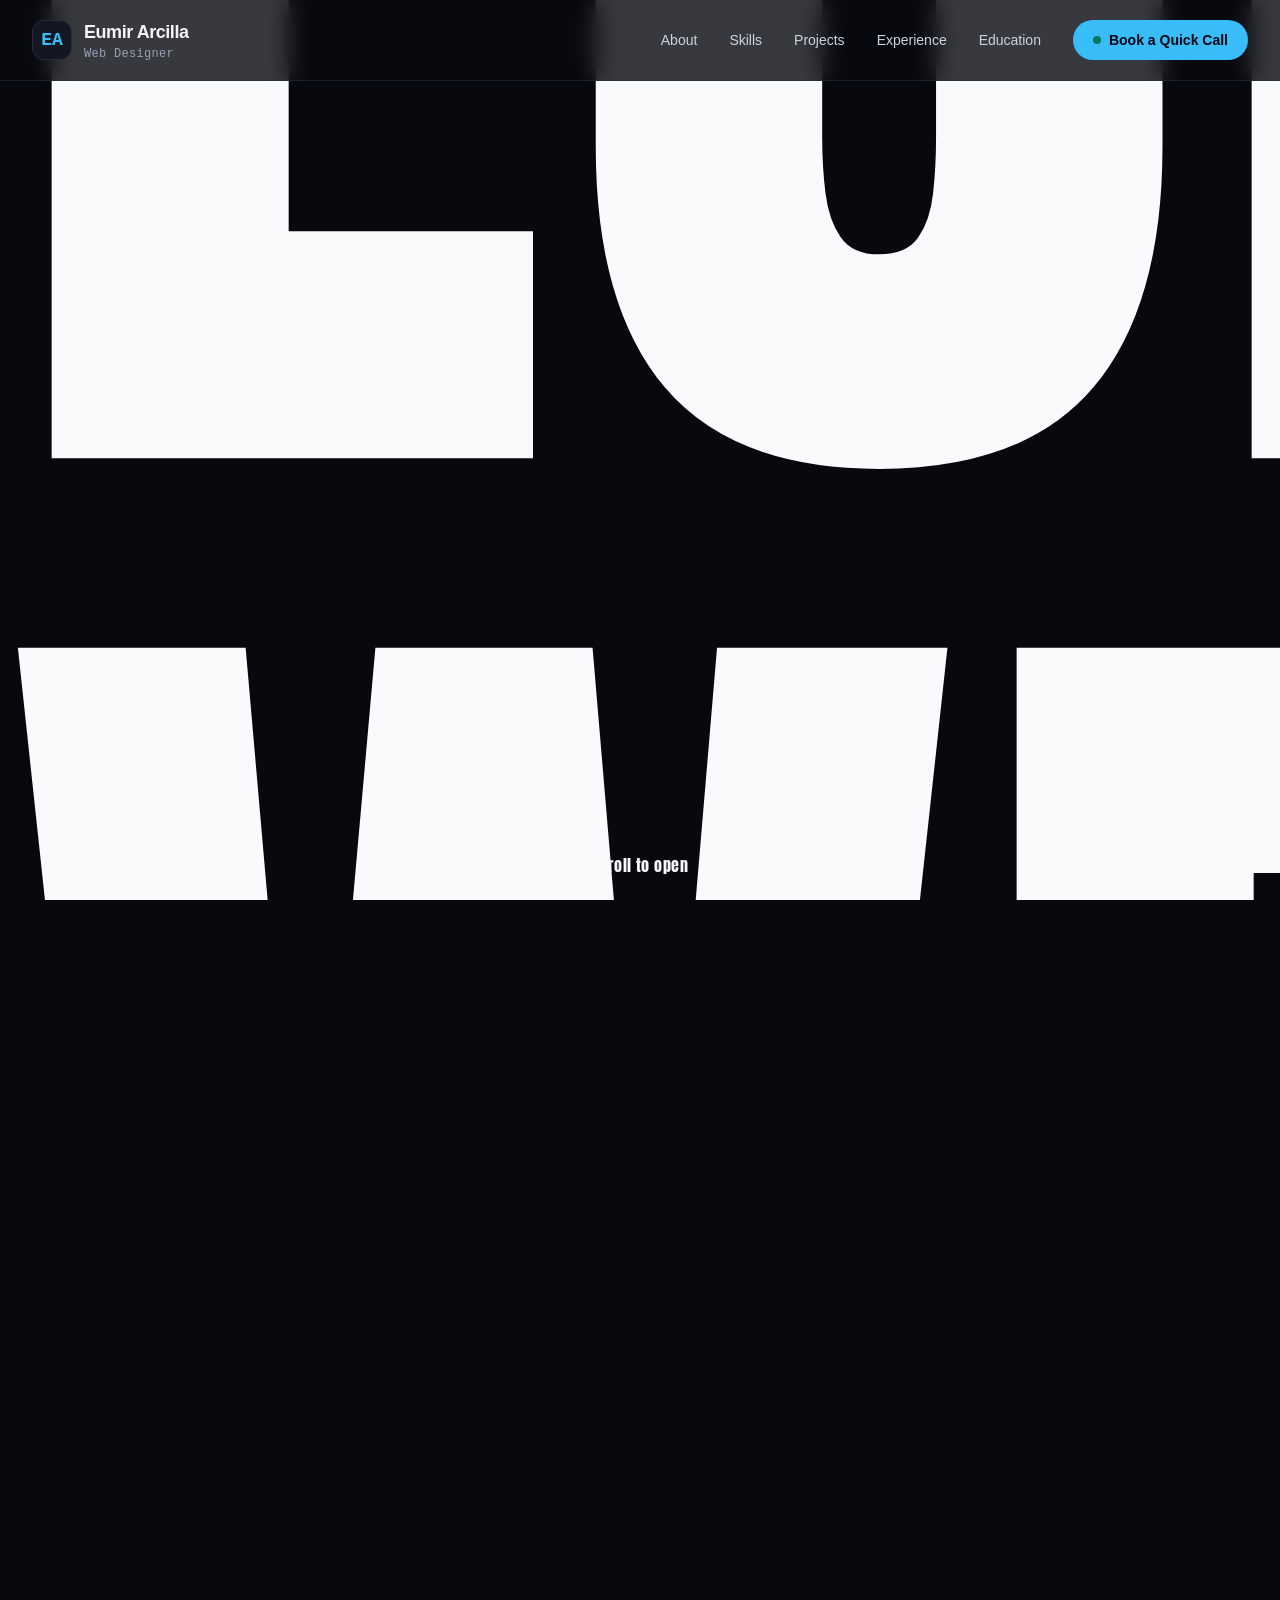
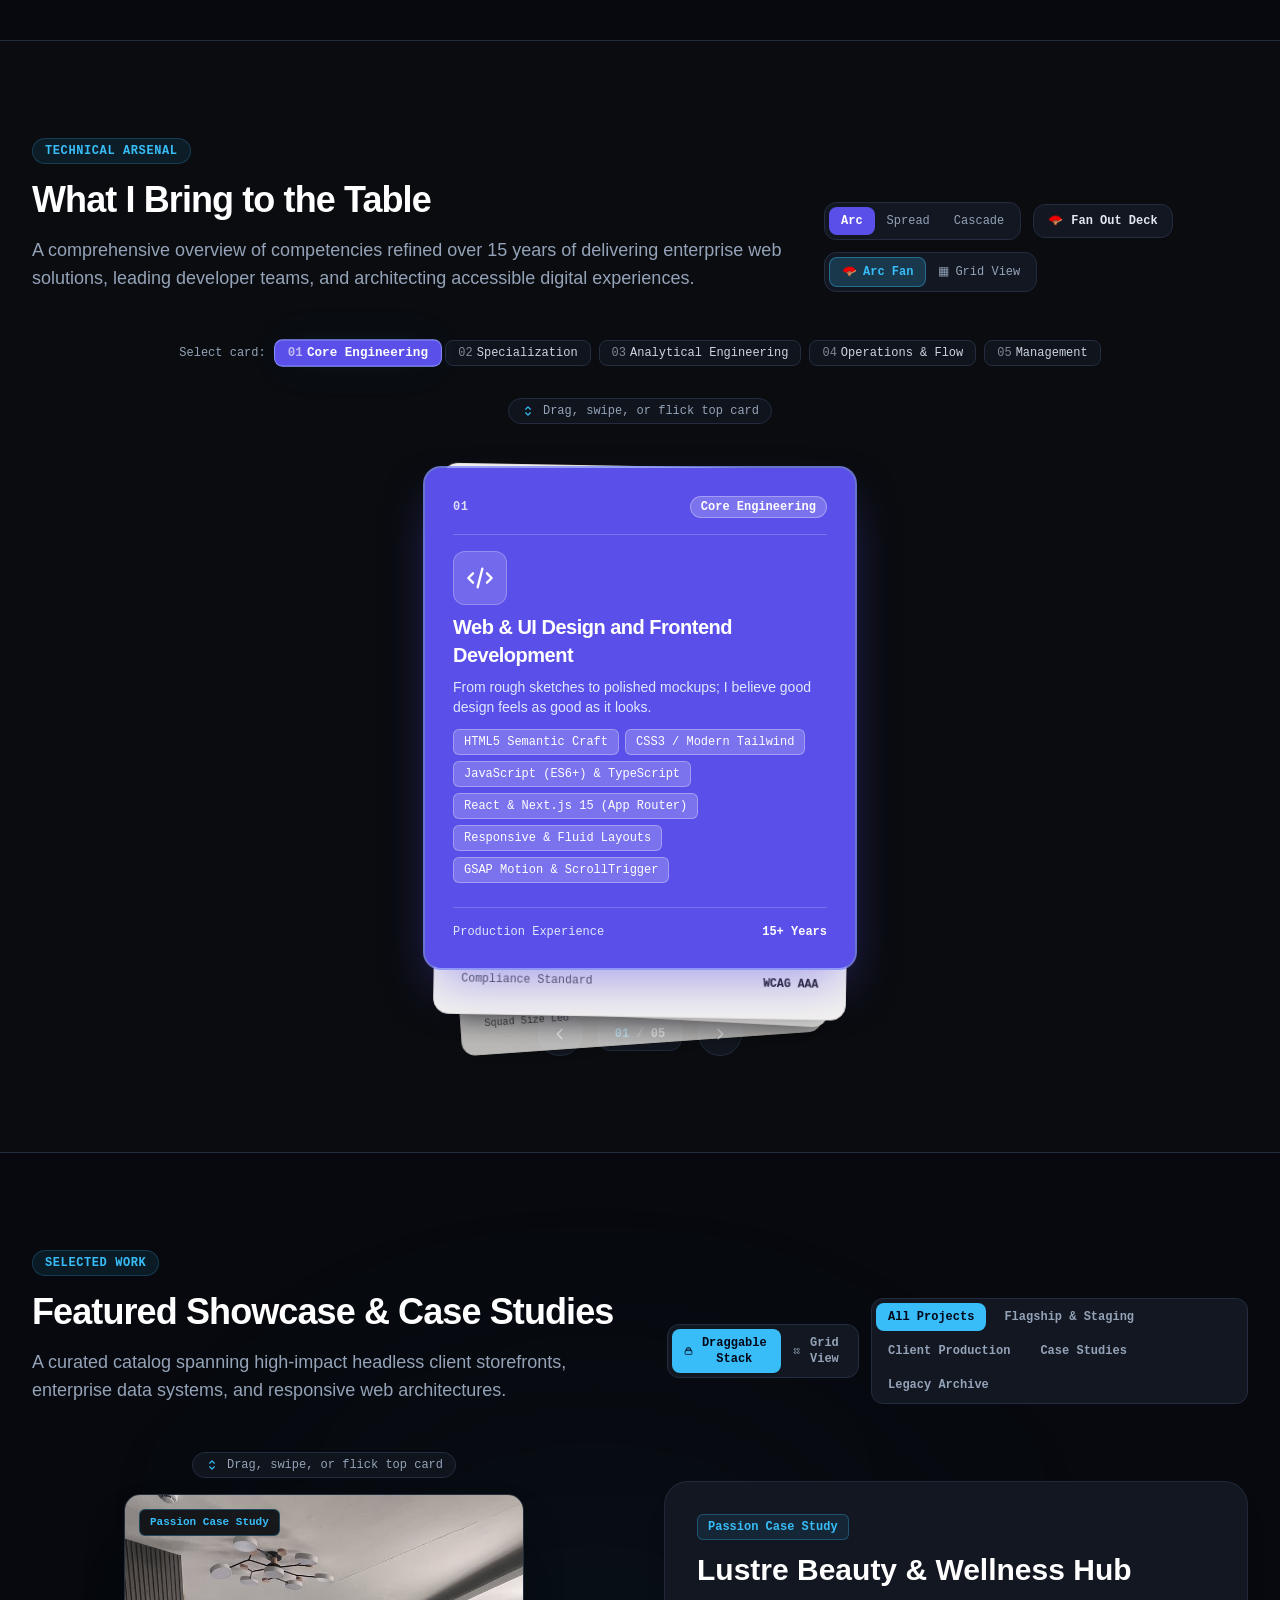
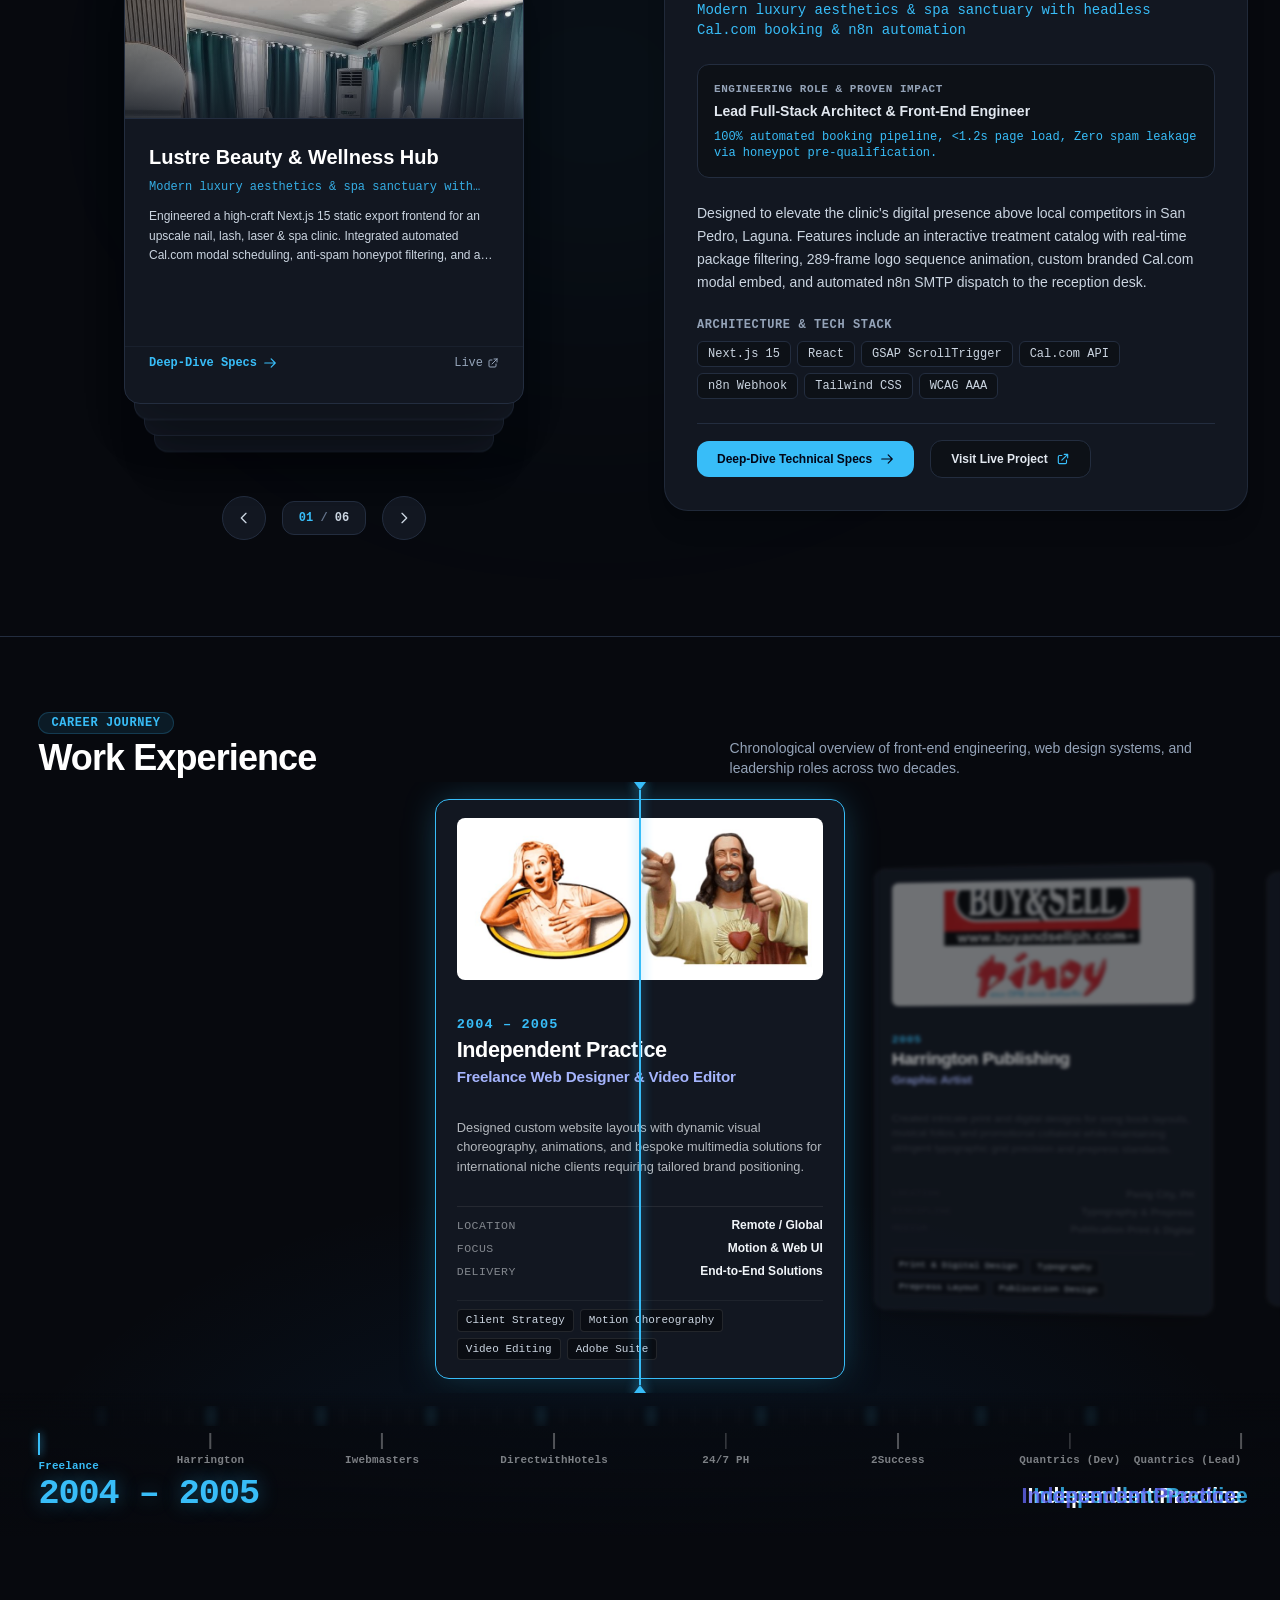
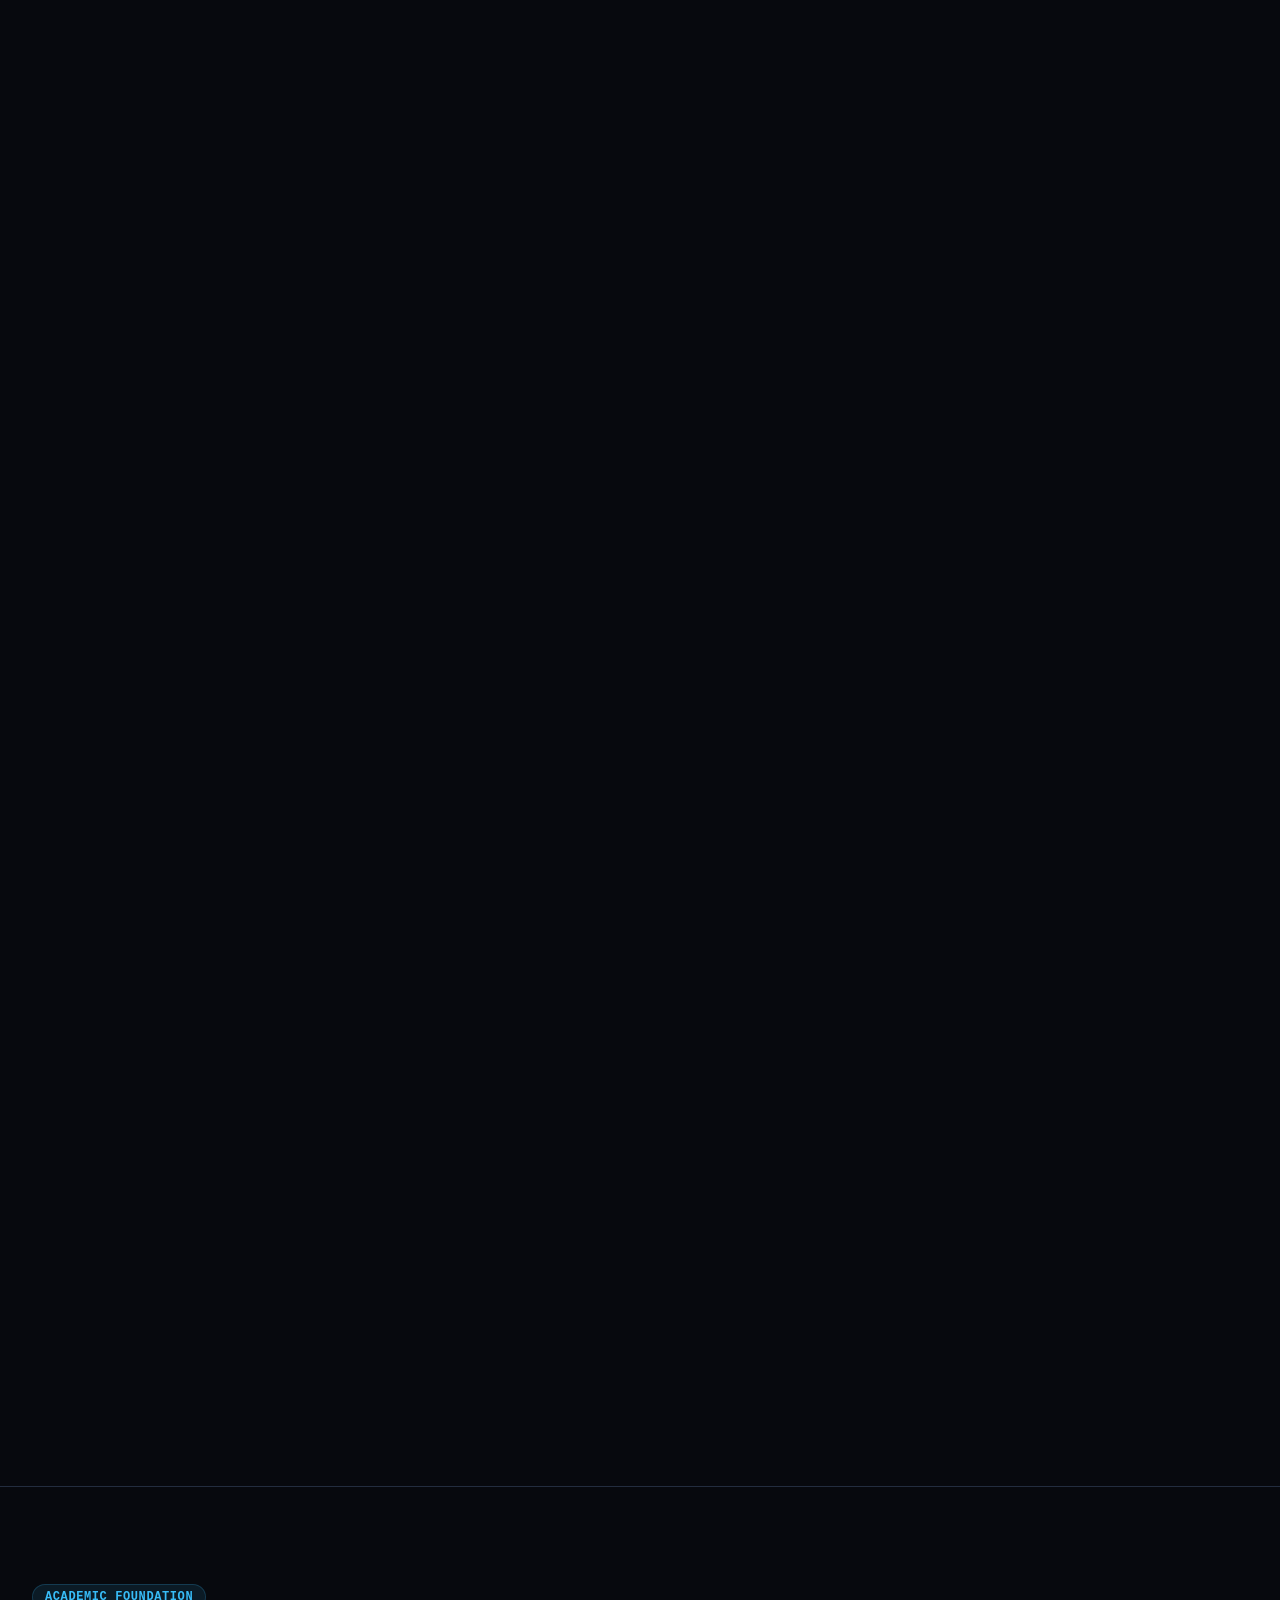
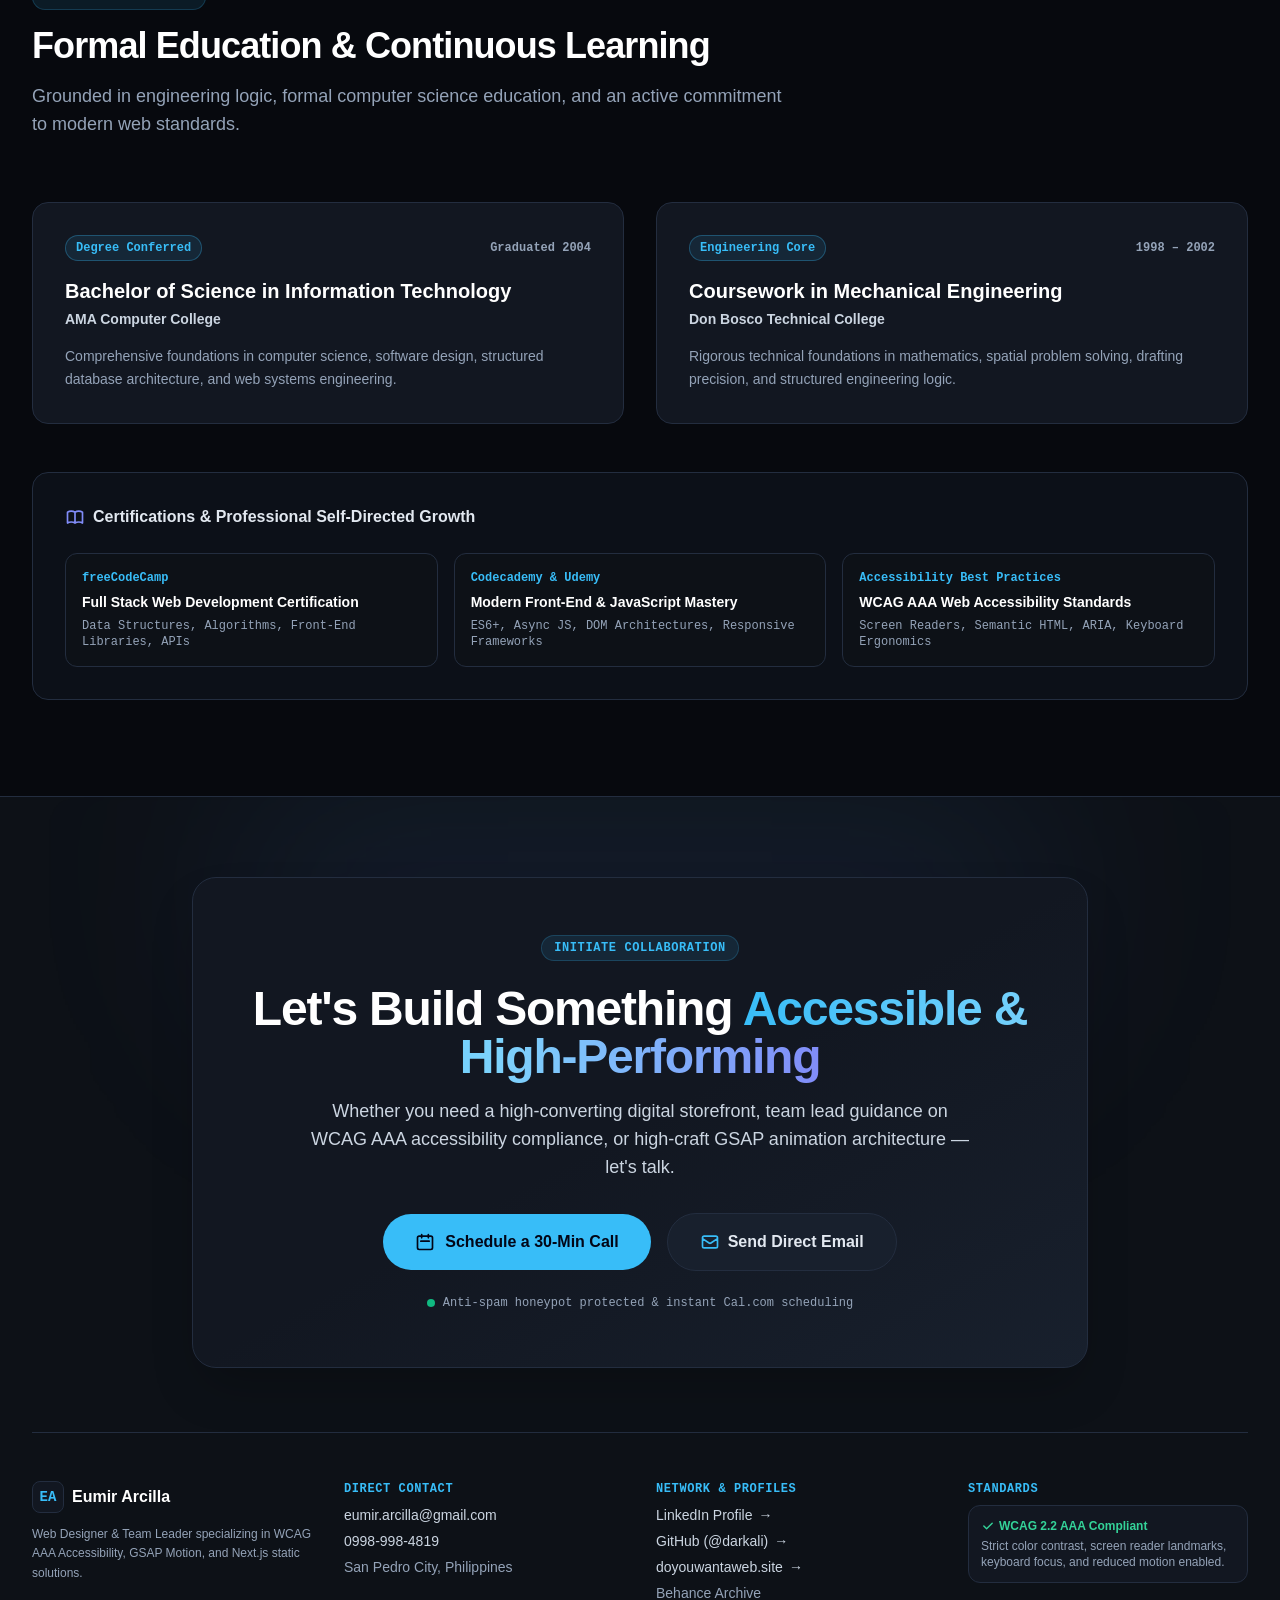
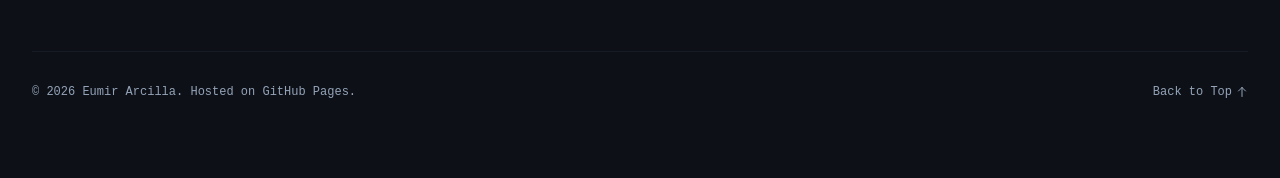
==== commit e3d531ad: "Fix: Vertically center Letterbox Scroll-Reveal Hero across all devices with navbar offset compensati" ====
--- a/index.html
+++ b/index.html
@@ -1,4 +1,4 @@
-<!DOCTYPE html><!--Wn1jG_wlmIeF4BCYsfDF0--><html lang="en" class="dark scroll-smooth has-js __variable_e5ff8b"><head><meta charSet="utf-8"/><meta name="viewport" content="width=device-width, initial-scale=1, viewport-fit=cover"/><link rel="stylesheet" href="/_next/static/css/6c7b95641d371fc0.css" data-precedence="next"/><link rel="preload" as="script" fetchPriority="low" href="/_next/static/chunks/webpack-ecedd46ea70c2d52.js"/><script src="/_next/static/chunks/4bd1b696-c023c6e3521b1417.js" async=""></script><script src="/_next/static/chunks/255-0e5ac6cd71b0e266.js" async=""></script><script src="/_next/static/chunks/main-app-57dcd184f7b1cc5d.js" async=""></script><script src="/_next/static/chunks/c15bf2b0-23b96f27db3d4449.js" async=""></script><script src="/_next/static/chunks/674-6855b64ee899c7fb.js" async=""></script><script src="/_next/static/chunks/app/layout-6ab76c7b87f7b4c1.js" async=""></script><script src="/_next/static/chunks/94-ec327ff38d811812.js" async=""></script><script src="/_next/static/chunks/app/page-0b41a1007bbe92b7.js" async=""></script><link rel="icon" href="./assets/favicon.svg" type="image/svg+xml"/><meta name="theme-color" content="#07090e"/><title>Eumir Arcilla | Senior Front-End Developer &amp; Team Lead</title><meta name="description" content="Seasoned Web Developer &amp; Team Lead with over 15 years of expertise in front-end development, WCAG AAA web accessibility compliance, and high-performance modern web architecture."/><link rel="author" href="https://darkali.github.io"/><meta name="author" content="Eumir Arcilla"/><meta name="creator" content="Eumir Arcilla"/><link rel="canonical" href="https://darkali.github.io/"/><meta property="og:title" content="Eumir Arcilla | Senior Front-End Developer &amp; Team Lead"/><meta property="og:description" content="Crafting digital storefronts that captivate your audience and operational systems that keep you scaling. Specializing in Front-End Architecture, WCAG AAA Compliance, and GSAP Motion Engineering."/><meta property="og:url" content="https://darkali.github.io/"/><meta property="og:site_name" content="Eumir Arcilla Portfolio"/><meta property="og:locale" content="en_PH"/><meta property="og:type" content="website"/><meta name="twitter:card" content="summary"/><meta name="twitter:title" content="Eumir Arcilla | Senior Front-End Developer &amp; Team Lead"/><meta name="twitter:description" content="Crafting digital storefronts that captivate your audience and operational systems that keep you scaling. Specializing in Front-End Architecture, WCAG AAA Compliance, and GSAP Motion Engineering."/><script type="text/javascript">
+<!DOCTYPE html><!--X_fb4FKIpD2PBRtVhKrRQ--><html lang="en" class="dark scroll-smooth has-js __variable_e5ff8b"><head><meta charSet="utf-8"/><meta name="viewport" content="width=device-width, initial-scale=1, viewport-fit=cover"/><link rel="stylesheet" href="/_next/static/css/e0b5be455a96dd08.css" data-precedence="next"/><link rel="preload" as="script" fetchPriority="low" href="/_next/static/chunks/webpack-ecedd46ea70c2d52.js"/><script src="/_next/static/chunks/4bd1b696-c023c6e3521b1417.js" async=""></script><script src="/_next/static/chunks/255-0e5ac6cd71b0e266.js" async=""></script><script src="/_next/static/chunks/main-app-c4c82fe445e689ec.js" async=""></script><script src="/_next/static/chunks/c15bf2b0-23b96f27db3d4449.js" async=""></script><script src="/_next/static/chunks/674-6855b64ee899c7fb.js" async=""></script><script src="/_next/static/chunks/app/layout-38dcf98449badc23.js" async=""></script><script src="/_next/static/chunks/94-ec327ff38d811812.js" async=""></script><script src="/_next/static/chunks/app/page-9736d6f80f20a757.js" async=""></script><link rel="icon" href="./assets/favicon.svg" type="image/svg+xml"/><meta name="theme-color" content="#07090e"/><title>Eumir Arcilla | Senior Front-End Developer &amp; Team Lead</title><meta name="description" content="Seasoned Web Developer &amp; Team Lead with over 15 years of expertise in front-end development, WCAG AAA web accessibility compliance, and high-performance modern web architecture."/><link rel="author" href="https://darkali.github.io"/><meta name="author" content="Eumir Arcilla"/><meta name="creator" content="Eumir Arcilla"/><link rel="canonical" href="https://darkali.github.io/"/><meta property="og:title" content="Eumir Arcilla | Senior Front-End Developer &amp; Team Lead"/><meta property="og:description" content="Crafting digital storefronts that captivate your audience and operational systems that keep you scaling. Specializing in Front-End Architecture, WCAG AAA Compliance, and GSAP Motion Engineering."/><meta property="og:url" content="https://darkali.github.io/"/><meta property="og:site_name" content="Eumir Arcilla Portfolio"/><meta property="og:locale" content="en_PH"/><meta property="og:type" content="website"/><meta name="twitter:card" content="summary"/><meta name="twitter:title" content="Eumir Arcilla | Senior Front-End Developer &amp; Team Lead"/><meta name="twitter:description" content="Crafting digital storefronts that captivate your audience and operational systems that keep you scaling. Specializing in Front-End Architecture, WCAG AAA Compliance, and GSAP Motion Engineering."/><script type="text/javascript">
   (function (C, A, L) { 
     let p = function (a, ar) { a.q.push(ar); }; 
     let d = C.document; 
@@ -44,4 +44,4 @@
     hideEventTypeDetails: false,
     layout: "month_view"
   });
-</script><script src="/_next/static/chunks/polyfills-42372ed130431b0a.js" noModule=""></script></head><body class="bg-canvas text-slate-100 antialiased selection:bg-brand-cyan selection:text-slate-950"><div hidden=""><!--$--><!--/$--></div><a href="#main-content" class="skip-to-content">Skip to main content</a><header class="fixed top-0 left-0 right-0 z-50 transition-all duration-500 ease-out bg-canvas/85 backdrop-blur-md border-b border-canvas-border/60 -translate-y-full opacity-0 pointer-events-none"><div class="sr-only opacity-0 pointer-events-none h-0 w-0 overflow-hidden" aria-hidden="true"><label for="hp_navbar_field">Do not fill this field</label><input id="hp_navbar_field" type="text" tabindex="-1" aria-hidden="true" autoComplete="off" name="website_verify"/></div><nav aria-label="Main Navigation" class="max-w-7xl mx-auto px-4 sm:px-6 lg:px-8 h-20 flex items-center justify-between"><a href="#hero" class="flex items-center gap-3 group focus:outline-none" aria-label="Eumir Arcilla — Back to top"><div class="w-10 h-10 rounded-xl bg-canvas-card border border-canvas-border flex items-center justify-center text-brand-cyan font-mono font-bold text-lg group-hover:border-brand-cyan/80 group-hover:shadow-glow transition-all">EA</div><div class="flex flex-col"><span class="font-bold tracking-tight text-slate-100 group-hover:text-brand-cyan transition-colors text-base sm:text-lg">Eumir Arcilla</span><span class="text-xs text-slate-400 font-mono tracking-wide">Web Designer</span></div></a><div class="hidden md:flex items-center gap-8"><a href="#hero" class="text-sm font-medium text-slate-300 hover:text-brand-cyan transition-colors py-2 focus:outline-none">About</a><a href="#skills" class="text-sm font-medium text-slate-300 hover:text-brand-cyan transition-colors py-2 focus:outline-none">Skills</a><a href="#projects" class="text-sm font-medium text-slate-300 hover:text-brand-cyan transition-colors py-2 focus:outline-none">Projects</a><a href="#experience" class="text-sm font-medium text-slate-300 hover:text-brand-cyan transition-colors py-2 focus:outline-none">Experience</a><a href="#education" class="text-sm font-medium text-slate-300 hover:text-brand-cyan transition-colors py-2 focus:outline-none">Education</a><button type="button" data-cal-link="eumir-arcilla/quick-call" data-cal-namespace="quick-call" data-cal-config="{&quot;layout&quot;:&quot;month_view&quot;}" class="inline-flex items-center justify-center gap-2 px-5 py-2.5 rounded-full bg-brand-cyan text-slate-950 font-semibold text-sm hover:bg-sky-300 hover:shadow-glow active:scale-95 transition-all focus:outline-none"><span class="w-2 h-2 rounded-full bg-emerald-700 animate-pulse"></span><span>Book a Quick Call</span></button></div><div class="flex items-center md:hidden"><button type="button" aria-expanded="false" aria-label="Toggle Navigation" class="p-2.5 rounded-xl bg-canvas-card border border-canvas-border text-slate-300 hover:text-brand-cyan focus:outline-none"><svg class="w-6 h-6" fill="none" stroke="currentColor" viewBox="0 0 24 24"><path stroke-linecap="round" stroke-linejoin="round" stroke-width="2" d="M4 6h16M4 12h16M4 18h16"></path></svg></button></div></nav></header><main id="main-content" class="w-full overflow-x-clip"><section id="hero" aria-label="Introduction &amp; Overview" class="lsr" data-lsr-distance="260" data-lsr-scrub="0.6" data-lsr-start="4" data-lsr-focus="0.5"><div class="sr-only opacity-0 pointer-events-none h-0 w-0 overflow-hidden" aria-hidden="true"><label for="hp_hero_verify">Leave this field empty</label><input id="hp_hero_verify" type="text" tabindex="-1" aria-hidden="true" autoComplete="off" name="company_url_hp" value=""/></div><canvas class="lsr-bloom" width="24" height="3" aria-hidden="true"></canvas><div class="lsr-window pointer-events-none" data-gsap="hero-visual"><video class="lsr-media pointer-events-none" src="./assets/hero-bg.mp4" autoPlay="" muted="" loop="" playsInline="" preload="auto" aria-label="Cars driving across desert at sunset"></video></div><div class="lsr-scrim pointer-events-none" aria-hidden="true"></div><h1 class="lsr-headline" data-gsap="main-headline"><span class="lsr-line lsr-line--top"><span class="lsr-word">Eumir</span> <span class="lsr-word">Arcilla</span></span><span class="lsr-line lsr-line--bottom"><span class="lsr-word">Web</span> <span class="lsr-word">Designer</span></span></h1><p class="lsr-cue" aria-hidden="true">Scroll to open</p><div class="lsr-payoff"><h2 class="lsr-payoff__heading" data-gsap="subtitle">A Web Designer based in the Philippines.</h2><p class="lsr-payoff__body">I’ve been crafting things for the web for over 15 years. I love beautiful interfaces just as much as clean, functional code — and I’ve got a soft spot for enforcing uncompromising WCAG AAA accessibility standards. Design. Code. Heart. That’s how I build. Let me help you tell your story through designing with purpose and intention.</p><div class="lsr-payoff__ctas pt-2 flex flex-wrap items-center gap-3.5"><button type="button" data-gsap="booking-cta" data-cal-link="eumir-arcilla/quick-call" data-cal-namespace="quick-call" data-cal-config="{&quot;layout&quot;:&quot;month_view&quot;}" class="inline-flex items-center justify-center gap-2 px-6 py-3 rounded-full bg-brand-cyan text-slate-950 font-bold text-sm sm:text-base hover:bg-sky-300 hover:shadow-glow active:scale-95 transition-all focus:outline-none"><svg class="w-4 h-4" fill="none" stroke="currentColor" viewBox="0 0 24 24"><path stroke-linecap="round" stroke-linejoin="round" stroke-width="2" d="M8 7V3m8 4V3m-9 8h10M5 21h14a2 2 0 002-2V7a2 2 0 00-2-2H5a2 2 0 00-2 2v12a2 2 0 002 2z"></path></svg><span>Book a Quick Call</span></button><a href="#projects" data-gsap="booking-cta" class="inline-flex items-center justify-center gap-2 px-5 py-3 rounded-full bg-canvas-card/90 border border-canvas-border hover:border-brand-cyan/60 text-slate-200 hover:text-white font-semibold text-sm sm:text-base transition-all focus:outline-none backdrop-blur-md"><span>Explore Selected Work</span><svg class="w-4 h-4 text-brand-cyan" fill="none" stroke="currentColor" viewBox="0 0 24 24"><path stroke-linecap="round" stroke-linejoin="round" stroke-width="2" d="M19 14l-7 7m0 0l-7-7m7 7V3"></path></svg></a></div></div></section><section id="skills" aria-label="Technical Skills and Core Competencies" class="py-24 bg-[#0a0c10] border-t border-canvas-border relative overflow-x-clip"><div class="max-w-7xl mx-auto px-4 sm:px-6 lg:px-8"><div class="flex flex-col md:flex-row md:items-end justify-between mb-12 gap-6"><div class="max-w-3xl space-y-4"><div class="inline-flex items-center gap-2 px-3 py-1 rounded-full bg-brand-cyan/10 border border-brand-cyan/20 text-xs font-mono font-bold text-brand-cyan uppercase tracking-wider">Technical Arsenal</div><h2 class="text-3xl sm:text-4xl font-extrabold tracking-tight text-white">What I Bring to the Table</h2><p class="text-slate-400 text-base sm:text-lg leading-relaxed">A comprehensive overview of competencies refined over 15 years of delivering enterprise web solutions, leading developer teams, and architecting accessible digital experiences.</p></div><div class="flex flex-wrap items-center gap-3"><div class="hidden md:flex items-center gap-3"><div class="inline-flex items-center p-1 rounded-xl bg-canvas-card border border-canvas-border text-xs font-mono" role="group" aria-label="Fan Shape Controls"><button type="button" data-fan-mode-control="arc" aria-pressed="true" class="px-3 py-1.5 rounded-lg transition-all bg-[#5b4fe9] text-white font-bold shadow-sm">Arc</button><button type="button" data-fan-mode-control="spread" aria-pressed="false" class="px-3 py-1.5 rounded-lg transition-all text-slate-400 hover:text-slate-200">Spread</button><button type="button" data-fan-mode-control="cascade" aria-pressed="false" class="px-3 py-1.5 rounded-lg transition-all text-slate-400 hover:text-slate-200">Cascade</button></div><button type="button" data-fan-toggle="true" aria-pressed="false" class="inline-flex items-center gap-2 px-3.5 py-2 rounded-xl text-xs font-mono font-semibold bg-canvas-card border border-canvas-border hover:border-slate-500 text-slate-200 hover:text-white transition-all shadow-sm active:scale-95"><span>🪭</span><span data-fan-toggle-label="true">Fan Out Deck</span></button></div><div class="inline-flex items-center p-1 rounded-xl bg-canvas-card border border-canvas-border text-xs font-mono"><button type="button" aria-pressed="true" class="px-3 py-1.5 rounded-lg transition-all flex items-center gap-1.5 bg-brand-cyan/20 text-brand-cyan font-bold border border-brand-cyan/40 shadow-sm"><span>🪭</span><span>Arc Fan</span></button><button type="button" aria-pressed="false" class="px-3 py-1.5 rounded-lg transition-all flex items-center gap-1.5 text-slate-400 hover:text-slate-200"><span>▦</span><span>Grid View</span></button></div></div></div><div class="flex flex-wrap items-center justify-center gap-2 mb-8" aria-label="Direct Card Quick Selectors"><span class="text-xs font-mono text-slate-400 mr-1 hidden sm:inline">Select card:</span><button type="button" class="px-3 py-1 rounded-lg text-xs font-mono transition-all border bg-canvas-card/80 text-slate-300 border-canvas-border hover:border-slate-500 hover:text-white"><span class="opacity-60 mr-1">0<!-- -->1</span>Core Engineering</button><button type="button" class="px-3 py-1 rounded-lg text-xs font-mono transition-all border bg-canvas-card/80 text-slate-300 border-canvas-border hover:border-slate-500 hover:text-white"><span class="opacity-60 mr-1">0<!-- -->2</span>Specialization</button><button type="button" class="px-3 py-1 rounded-lg text-xs font-mono transition-all border bg-canvas-card/80 text-slate-300 border-canvas-border hover:border-slate-500 hover:text-white"><span class="opacity-60 mr-1">0<!-- -->3</span>Analytical Engineering</button><button type="button" class="px-3 py-1 rounded-lg text-xs font-mono transition-all border bg-canvas-card/80 text-slate-300 border-canvas-border hover:border-slate-500 hover:text-white"><span class="opacity-60 mr-1">0<!-- -->4</span>Operations &amp; Flow</button><button type="button" class="px-3 py-1 rounded-lg text-xs font-mono transition-all border bg-canvas-card/80 text-slate-300 border-canvas-border hover:border-slate-500 hover:text-white"><span class="opacity-60 mr-1">0<!-- -->5</span>Management</button></div><div class="elastic-stack relative w-full min-h-[590px] sm:min-h-[660px] flex items-center justify-center py-8 select-none overflow-visible" data-elastic-hover="true" data-fan-mode="arc" role="region" aria-label="Interactive Technical Skills Arc Deck" tabindex="0"><div data-elastic-card="true" data-skill-id="web-frontend" tabindex="0" role="button" aria-label="Web &amp; UI Design and Frontend Development — Core Engineering" aria-pressed="false" style="transform-origin:center bottom;z-index:20;touch-action:auto" class="elastic-card absolute w-[285px] xs:w-[310px] sm:w-[380px] md:w-[410px] lg:w-[430px] max-w-[82vw] rounded-2xl transition-colors duration-300 p-6 sm:p-7 flex flex-col justify-between focus:outline-none cursor-pointer bg-[#f4f3ef] text-neutral-900 border border-[#e2e0d8] shadow-[0_12px_32px_-8px_rgba(0,0,0,0.38)] hover:border-neutral-400"><div><div class="flex items-center justify-between"><span class="font-mono text-xs font-bold tracking-wider text-neutral-500">0<!-- -->1</span><span class="text-xs font-mono font-semibold px-2.5 py-0.5 rounded-full border bg-black/5 text-neutral-700 border-neutral-300">Core Engineering</span></div><div class="h-px w-full my-4 bg-neutral-300/80"></div><div class="my-2"><div class="p-3 rounded-xl border inline-flex items-center justify-center transition-transform group-hover:scale-105 flex-shrink-0 bg-black/[0.04] border-neutral-300 text-neutral-900 [&amp;_svg]:text-neutral-900"><svg class="w-7 h-7" fill="none" stroke="currentColor" viewBox="0 0 24 24"><path stroke-linecap="round" stroke-linejoin="round" stroke-width="2" d="M10 20l4-16m4 4l4 4-4 4M6 16l-4-4 4-4"></path></svg></div></div><div class="mt-2"><h3 class="text-lg sm:text-xl font-bold tracking-tight leading-snug text-neutral-900">Web &amp; UI Design and Frontend Development</h3><p class="mt-2 text-xs sm:text-sm leading-relaxed text-neutral-600">From rough sketches to polished mockups; I believe good design feels as good as it looks.</p></div><div class="pt-3 flex flex-wrap gap-1.5"><span class="text-xs font-mono px-2.5 py-1 rounded-md border bg-neutral-200/90 text-neutral-800 border-neutral-300/80">HTML5 Semantic Craft</span><span class="text-xs font-mono px-2.5 py-1 rounded-md border bg-neutral-200/90 text-neutral-800 border-neutral-300/80">CSS3 / Modern Tailwind</span><span class="text-xs font-mono px-2.5 py-1 rounded-md border bg-neutral-200/90 text-neutral-800 border-neutral-300/80">JavaScript (ES6+) &amp; TypeScript</span><span class="text-xs font-mono px-2.5 py-1 rounded-md border bg-neutral-200/90 text-neutral-800 border-neutral-300/80">React &amp; Next.js 15 (App Router)</span><span class="text-xs font-mono px-2.5 py-1 rounded-md border bg-neutral-200/90 text-neutral-800 border-neutral-300/80">Responsive &amp; Fluid Layouts</span><span class="text-xs font-mono px-2.5 py-1 rounded-md border bg-neutral-200/90 text-neutral-800 border-neutral-300/80">GSAP Motion &amp; ScrollTrigger</span></div></div><div class="mt-6 pt-4 border-t flex items-center justify-between text-xs font-mono border-neutral-300/80 text-neutral-600"><span>Production Experience</span><span class="font-bold text-neutral-900">15+ Years</span></div></div><div data-elastic-card="true" data-skill-id="wcag-accessibility" tabindex="0" role="button" aria-label="Web Accessibility (WCAG AAA) Compliance — Specialization" aria-pressed="false" style="transform-origin:center bottom;z-index:21;touch-action:auto" class="elastic-card absolute w-[285px] xs:w-[310px] sm:w-[380px] md:w-[410px] lg:w-[430px] max-w-[82vw] rounded-2xl transition-colors duration-300 p-6 sm:p-7 flex flex-col justify-between focus:outline-none cursor-pointer bg-[#f4f3ef] text-neutral-900 border border-[#e2e0d8] shadow-[0_12px_32px_-8px_rgba(0,0,0,0.38)] hover:border-neutral-400"><div><div class="flex items-center justify-between"><span class="font-mono text-xs font-bold tracking-wider text-neutral-500">0<!-- -->2</span><span class="text-xs font-mono font-semibold px-2.5 py-0.5 rounded-full border bg-black/5 text-neutral-700 border-neutral-300">Specialization</span></div><div class="h-px w-full my-4 bg-neutral-300/80"></div><div class="my-2"><div class="p-3 rounded-xl border inline-flex items-center justify-center transition-transform group-hover:scale-105 flex-shrink-0 bg-black/[0.04] border-neutral-300 text-neutral-900 [&amp;_svg]:text-neutral-900"><svg class="w-7 h-7" fill="none" stroke="currentColor" viewBox="0 0 24 24"><path stroke-linecap="round" stroke-linejoin="round" stroke-width="2" d="M9 12l2 2 4-4m5.618-4.016A11.955 11.955 0 0112 2.944a11.955 11.955 0 01-8.618 3.04A12.02 12.02 0 003 9c0 5.591 3.824 10.29 9 11.622 5.176-1.332 9-6.03 9-11.622 0-1.042-.133-2.052-.382-3.016z"></path></svg></div></div><div class="mt-2"><h3 class="text-lg sm:text-xl font-bold tracking-tight leading-snug text-neutral-900">Web Accessibility (WCAG AAA) Compliance</h3><p class="mt-2 text-xs sm:text-sm leading-relaxed text-neutral-600">Uncompromising advocacy and execution for accessible web experiences, ensuring full WCAG 2.1/2.2 Level AAA compliance, ARIA landmark semantics, and assistive technology optimization.</p></div><div class="pt-3 flex flex-wrap gap-1.5"><span class="text-xs font-mono px-2.5 py-1 rounded-md border bg-neutral-200/90 text-neutral-800 border-neutral-300/80">WCAG AAA Strict Compliance</span><span class="text-xs font-mono px-2.5 py-1 rounded-md border bg-neutral-200/90 text-neutral-800 border-neutral-300/80">Semantic Landmark Architecture</span><span class="text-xs font-mono px-2.5 py-1 rounded-md border bg-neutral-200/90 text-neutral-800 border-neutral-300/80">Screen-Reader (NVDA/JAWS/VoiceOver) Audits</span><span class="text-xs font-mono px-2.5 py-1 rounded-md border bg-neutral-200/90 text-neutral-800 border-neutral-300/80">Full Keyboard Navigation &amp; Focus Rings</span><span class="text-xs font-mono px-2.5 py-1 rounded-md border bg-neutral-200/90 text-neutral-800 border-neutral-300/80">Color Contrast 7:1+ Ratios</span><span class="text-xs font-mono px-2.5 py-1 rounded-md border bg-neutral-200/90 text-neutral-800 border-neutral-300/80">Reduced Motion Alternatives</span></div></div><div class="mt-6 pt-4 border-t flex items-center justify-between text-xs font-mono border-neutral-300/80 text-neutral-600"><span>Compliance Standard</span><span class="font-bold text-neutral-900">WCAG AAA</span></div></div><div data-elastic-card="true" data-skill-id="data-visualization" tabindex="0" role="button" aria-label="Data Visualization &amp; Analysis — Analytical Engineering" aria-pressed="false" style="transform-origin:center bottom;z-index:22;touch-action:auto" class="elastic-card absolute w-[285px] xs:w-[310px] sm:w-[380px] md:w-[410px] lg:w-[430px] max-w-[82vw] rounded-2xl transition-colors duration-300 p-6 sm:p-7 flex flex-col justify-between focus:outline-none cursor-pointer bg-[#f4f3ef] text-neutral-900 border border-[#e2e0d8] shadow-[0_12px_32px_-8px_rgba(0,0,0,0.38)] hover:border-neutral-400"><div><div class="flex items-center justify-between"><span class="font-mono text-xs font-bold tracking-wider text-neutral-500">0<!-- -->3</span><span class="text-xs font-mono font-semibold px-2.5 py-0.5 rounded-full border bg-black/5 text-neutral-700 border-neutral-300">Analytical Engineering</span></div><div class="h-px w-full my-4 bg-neutral-300/80"></div><div class="my-2"><div class="p-3 rounded-xl border inline-flex items-center justify-center transition-transform group-hover:scale-105 flex-shrink-0 bg-black/[0.04] border-neutral-300 text-neutral-900 [&amp;_svg]:text-neutral-900"><svg class="w-7 h-7" fill="none" stroke="currentColor" viewBox="0 0 24 24"><path stroke-linecap="round" stroke-linejoin="round" stroke-width="2" d="M9 19v-6a2 2 0 00-2-2H5a2 2 0 00-2 2v6a2 2 0 002 2h2a2 2 0 002-2zm0 0V9a2 2 0 012-2h2a2 2 0 012 2v10m-6 0a2 2 0 002 2h2a2 2 0 002-2m0 0V5a2 2 0 012-2h2a2 2 0 012 2v14a2 2 0 01-2 2h-2a2 2 0 01-2-2z"></path></svg></div></div><div class="mt-2"><h3 class="text-lg sm:text-xl font-bold tracking-tight leading-snug text-neutral-900">Data Visualization &amp; Analysis</h3><p class="mt-2 text-xs sm:text-sm leading-relaxed text-neutral-600">Taking raw information and making it understandable, useful, and even beautiful.</p></div><div class="pt-3 flex flex-wrap gap-1.5"><span class="text-xs font-mono px-2.5 py-1 rounded-md border bg-neutral-200/90 text-neutral-800 border-neutral-300/80">Interactive Dashboards</span><span class="text-xs font-mono px-2.5 py-1 rounded-md border bg-neutral-200/90 text-neutral-800 border-neutral-300/80">Enterprise HR Feedback Systems</span><span class="text-xs font-mono px-2.5 py-1 rounded-md border bg-neutral-200/90 text-neutral-800 border-neutral-300/80">Data-Driven Reporting UI</span><span class="text-xs font-mono px-2.5 py-1 rounded-md border bg-neutral-200/90 text-neutral-800 border-neutral-300/80">Analytical Filtering &amp; State</span><span class="text-xs font-mono px-2.5 py-1 rounded-md border bg-neutral-200/90 text-neutral-800 border-neutral-300/80">Visual Charting &amp; Graph Engines</span><span class="text-xs font-mono px-2.5 py-1 rounded-md border bg-neutral-200/90 text-neutral-800 border-neutral-300/80">Metric KPIs &amp; Executive Overviews</span></div></div><div class="mt-6 pt-4 border-t flex items-center justify-between text-xs font-mono border-neutral-300/80 text-neutral-600"><span>Efficiency Boost</span><span class="font-bold text-neutral-900">40%+ Speed</span></div></div><div data-elastic-card="true" data-skill-id="process-tooling" tabindex="0" role="button" aria-label="Process Improvement &amp; Modern Tooling — Operations &amp; Flow" aria-pressed="false" style="transform-origin:center bottom;z-index:21;touch-action:auto" class="elastic-card absolute w-[285px] xs:w-[310px] sm:w-[380px] md:w-[410px] lg:w-[430px] max-w-[82vw] rounded-2xl transition-colors duration-300 p-6 sm:p-7 flex flex-col justify-between focus:outline-none cursor-pointer bg-[#f4f3ef] text-neutral-900 border border-[#e2e0d8] shadow-[0_12px_32px_-8px_rgba(0,0,0,0.38)] hover:border-neutral-400"><div><div class="flex items-center justify-between"><span class="font-mono text-xs font-bold tracking-wider text-neutral-500">0<!-- -->4</span><span class="text-xs font-mono font-semibold px-2.5 py-0.5 rounded-full border bg-black/5 text-neutral-700 border-neutral-300">Operations &amp; Flow</span></div><div class="h-px w-full my-4 bg-neutral-300/80"></div><div class="my-2"><div class="p-3 rounded-xl border inline-flex items-center justify-center transition-transform group-hover:scale-105 flex-shrink-0 bg-black/[0.04] border-neutral-300 text-neutral-900 [&amp;_svg]:text-neutral-900"><svg class="w-7 h-7" fill="none" stroke="currentColor" viewBox="0 0 24 24"><path stroke-linecap="round" stroke-linejoin="round" stroke-width="2" d="M13 10V3L4 14h7v7l9-11h-7z"></path></svg></div></div><div class="mt-2"><h3 class="text-lg sm:text-xl font-bold tracking-tight leading-snug text-neutral-900">Process Improvement &amp; Modern Tooling</h3><p class="mt-2 text-xs sm:text-sm leading-relaxed text-neutral-600">Engineering high-efficiency front-end workflows, code standards, CI/CD automated deployment, and agile delivery pipelines that eliminate bottlenecks.</p></div><div class="pt-3 flex flex-wrap gap-1.5"><span class="text-xs font-mono px-2.5 py-1 rounded-md border bg-neutral-200/90 text-neutral-800 border-neutral-300/80">Agile / Scrum Methodologies</span><span class="text-xs font-mono px-2.5 py-1 rounded-md border bg-neutral-200/90 text-neutral-800 border-neutral-300/80">Front-End Workflow Enhancement</span><span class="text-xs font-mono px-2.5 py-1 rounded-md border bg-neutral-200/90 text-neutral-800 border-neutral-300/80">CI/CD &amp; GitHub Pages Pipelines</span><span class="text-xs font-mono px-2.5 py-1 rounded-md border bg-neutral-200/90 text-neutral-800 border-neutral-300/80">Automated Playwright QA Auditing</span><span class="text-xs font-mono px-2.5 py-1 rounded-md border bg-neutral-200/90 text-neutral-800 border-neutral-300/80">Modular Component Libraries</span><span class="text-xs font-mono px-2.5 py-1 rounded-md border bg-neutral-200/90 text-neutral-800 border-neutral-300/80">Anti-Spam &amp; Webhook Pipelines</span></div></div><div class="mt-6 pt-4 border-t flex items-center justify-between text-xs font-mono border-neutral-300/80 text-neutral-600"><span>Deployment Cycle</span><span class="font-bold text-neutral-900">Instant Zero-Downtime</span></div></div><div data-elastic-card="true" data-skill-id="leadership-coaching" tabindex="0" role="button" aria-label="Team Leadership &amp; Engineering Coaching — Management" aria-pressed="false" style="transform-origin:center bottom;z-index:20;touch-action:auto" class="elastic-card absolute w-[285px] xs:w-[310px] sm:w-[380px] md:w-[410px] lg:w-[430px] max-w-[82vw] rounded-2xl transition-colors duration-300 p-6 sm:p-7 flex flex-col justify-between focus:outline-none cursor-pointer bg-[#f4f3ef] text-neutral-900 border border-[#e2e0d8] shadow-[0_12px_32px_-8px_rgba(0,0,0,0.38)] hover:border-neutral-400"><div><div class="flex items-center justify-between"><span class="font-mono text-xs font-bold tracking-wider text-neutral-500">0<!-- -->5</span><span class="text-xs font-mono font-semibold px-2.5 py-0.5 rounded-full border bg-black/5 text-neutral-700 border-neutral-300">Management</span></div><div class="h-px w-full my-4 bg-neutral-300/80"></div><div class="my-2"><div class="p-3 rounded-xl border inline-flex items-center justify-center transition-transform group-hover:scale-105 flex-shrink-0 bg-black/[0.04] border-neutral-300 text-neutral-900 [&amp;_svg]:text-neutral-900"><svg class="w-7 h-7" fill="none" stroke="currentColor" viewBox="0 0 24 24"><path stroke-linecap="round" stroke-linejoin="round" stroke-width="2" d="M17 20h5v-2a3 3 0 00-5.356-1.857M17 20H7m10 0v-2c0-.656-.126-1.283-.356-1.857M7 20H2v-2a3 3 0 015.356-1.857M7 20v-2c0-.656.126-1.283.356-1.857m0 0a5.002 5.002 0 019.288 0M15 7a3 3 0 11-6 0 3 3 0 016 0zm6 3a2 2 0 11-4 0 2 2 0 014 0zM7 10a2 2 0 11-4 0 2 2 0 014 0z"></path></svg></div></div><div class="mt-2"><h3 class="text-lg sm:text-xl font-bold tracking-tight leading-snug text-neutral-900">Team Leadership &amp; Engineering Coaching</h3><p class="mt-2 text-xs sm:text-sm leading-relaxed text-neutral-600">Empowering developer squads through empathetic mentorship, technical code reviews, cross-functional alignment with product owners, and constructive resolution.</p></div><div class="pt-3 flex flex-wrap gap-1.5"><span class="text-xs font-mono px-2.5 py-1 rounded-md border bg-neutral-200/90 text-neutral-800 border-neutral-300/80">Mentoring &amp; Coaching Junior/Mid Devs</span><span class="text-xs font-mono px-2.5 py-1 rounded-md border bg-neutral-200/90 text-neutral-800 border-neutral-300/80">Cross-Functional Team Alignment</span><span class="text-xs font-mono px-2.5 py-1 rounded-md border bg-neutral-200/90 text-neutral-800 border-neutral-300/80">Code Reviews &amp; Standards Enforcement</span><span class="text-xs font-mono px-2.5 py-1 rounded-md border bg-neutral-200/90 text-neutral-800 border-neutral-300/80">Conflict Resolution &amp; Team Morale</span><span class="text-xs font-mono px-2.5 py-1 rounded-md border bg-neutral-200/90 text-neutral-800 border-neutral-300/80">Sprint Planning &amp; Velocity Tracking</span><span class="text-xs font-mono px-2.5 py-1 rounded-md border bg-neutral-200/90 text-neutral-800 border-neutral-300/80">Stakeholder Communication</span></div></div><div class="mt-6 pt-4 border-t flex items-center justify-between text-xs font-mono border-neutral-300/80 text-neutral-600"><span>Squad Size Led</span><span class="font-bold text-neutral-900">Cross-Functional</span></div></div></div></div></section><section id="projects" aria-label="Selected Projects and Case Studies" class="py-24 bg-canvas border-t border-canvas-border relative overflow-hidden"><div class="absolute top-1/2 left-1/4 -translate-y-1/2 w-[550px] h-[450px] bg-brand-cyan/5 rounded-full blur-[140px] pointer-events-none" aria-hidden="true"></div><div class="max-w-7xl mx-auto px-4 sm:px-6 lg:px-8 relative z-10"><div class="flex flex-col md:flex-row md:items-end justify-between mb-12 gap-6"><div class="space-y-4 max-w-2xl"><div class="inline-flex items-center gap-2 px-3 py-1 rounded-full bg-brand-cyan/10 border border-brand-cyan/20 text-xs font-mono font-bold text-brand-cyan uppercase tracking-wider">Selected Work</div><h2 class="text-3xl sm:text-4xl font-extrabold tracking-tight text-white">Featured Showcase &amp; Case Studies</h2><p class="text-slate-400 text-base sm:text-lg">A curated catalog spanning high-impact headless client storefronts, enterprise data systems, and responsive web architectures.</p></div><div class="flex flex-col sm:flex-row sm:items-center gap-3"><div class="inline-flex items-center p-1 rounded-xl bg-canvas-card border border-canvas-border" role="group" aria-label="Projects view mode"><button type="button" aria-pressed="true" class="inline-flex items-center gap-1.5 px-3 py-1.5 rounded-lg text-xs font-mono font-semibold transition-all focus:outline-none bg-brand-cyan text-slate-950 shadow-sm"><svg class="w-3.5 h-3.5" fill="none" stroke="currentColor" viewBox="0 0 24 24"><path stroke-linecap="round" stroke-linejoin="round" stroke-width="2" d="M19 11H5m14 0a2 2 0 012 2v6a2 2 0 01-2 2H5a2 2 0 01-2-2v-6a2 2 0 012-2m14 0V9a2 2 0 00-2-2M5 11V9a2 2 0 012-2m0 0V5a2 2 0 012-2h6a2 2 0 012 2v2M7 7h10"></path></svg><span>Draggable Stack</span></button><button type="button" aria-pressed="false" class="inline-flex items-center gap-1.5 px-3 py-1.5 rounded-lg text-xs font-mono font-semibold transition-all focus:outline-none text-slate-400 hover:text-slate-200"><svg class="w-3.5 h-3.5" fill="none" stroke="currentColor" viewBox="0 0 24 24"><path stroke-linecap="round" stroke-linejoin="round" stroke-width="2" d="M4 6a2 2 0 012-2h2a2 2 0 012 2v2a2 2 0 01-2 2H6a2 2 0 01-2-2V6zM14 6a2 2 0 012-2h2a2 2 0 012 2v2a2 2 0 01-2 2h-2a2 2 0 01-2-2V6zM4 16a2 2 0 012-2h2a2 2 0 012 2v2a2 2 0 01-2 2H6a2 2 0 01-2-2v-2zM14 16a2 2 0 012-2h2a2 2 0 012 2v2a2 2 0 01-2 2h-2a2 2 0 01-2-2v-2z"></path></svg><span>Grid View</span></button></div><div role="tablist" aria-label="Filter projects by category" class="flex flex-wrap items-center gap-1.5 p-1 rounded-xl bg-canvas-card border border-canvas-border"><button role="tab" aria-selected="true" class="px-3 py-1.5 rounded-lg text-xs font-semibold font-mono transition-all focus:outline-none bg-brand-cyan text-slate-950 shadow-sm">All Projects</button><button role="tab" aria-selected="false" class="px-3 py-1.5 rounded-lg text-xs font-semibold font-mono transition-all focus:outline-none text-slate-400 hover:text-slate-200">Flagship &amp; Staging</button><button role="tab" aria-selected="false" class="px-3 py-1.5 rounded-lg text-xs font-semibold font-mono transition-all focus:outline-none text-slate-400 hover:text-slate-200">Client Production</button><button role="tab" aria-selected="false" class="px-3 py-1.5 rounded-lg text-xs font-semibold font-mono transition-all focus:outline-none text-slate-400 hover:text-slate-200">Case Studies</button><button role="tab" aria-selected="false" class="px-3 py-1.5 rounded-lg text-xs font-semibold font-mono transition-all focus:outline-none text-slate-400 hover:text-slate-200">Legacy Archive</button></div></div></div><div class="grid grid-cols-1 lg:grid-cols-12 gap-10 lg:gap-12 items-center"><div class="lg:col-span-6 flex flex-col items-center"><div class="mb-4 inline-flex items-center gap-2 px-3 py-1 rounded-full bg-canvas-card/80 border border-canvas-border text-xs font-mono text-slate-400"><svg class="w-3.5 h-3.5 text-brand-cyan animate-pulse" fill="none" stroke="currentColor" viewBox="0 0 24 24"><path stroke-linecap="round" stroke-linejoin="round" stroke-width="2" d="M8 9l4-4 4 4m0 6l-4 4-4-4"></path></svg><span>Drag, swipe, or flick top card</span></div><div class="card-stack relative w-full max-w-[340px] sm:max-w-[400px] h-[480px] sm:h-[510px]" style="perspective:1000px;margin-bottom:84px"><div data-stack-card="true" data-project-card="true" class="stack-card absolute inset-0 rounded-2xl bg-canvas-card border border-canvas-border overflow-hidden select-none shadow-2xl flex flex-col justify-between transition-colors duration-300 border-brand-cyan/60 hover:shadow-glow cursor-grab active:cursor-grabbing" style="transform-origin:50% 92%;will-change:transform, opacity;touch-action:none"><div><div class="relative h-56 w-full bg-canvas-subtle overflow-hidden border-b border-canvas-border"><img alt="Lustre Beauty &amp; Wellness Hub Preview" draggable="false" loading="lazy" decoding="async" data-nimg="fill" class="object-cover object-top pointer-events-none" style="position:absolute;height:100%;width:100%;left:0;top:0;right:0;bottom:0;color:transparent" src="./assets/projects/lustre_preview.jpg"/><div class="absolute inset-0 bg-gradient-to-t from-canvas-card via-transparent to-transparent opacity-80 pointer-events-none"></div><div class="absolute top-3.5 left-3.5 flex items-center gap-2 pointer-events-none"><span class="px-2.5 py-1 rounded-md text-[11px] font-mono font-bold bg-canvas/90 backdrop-blur-md text-brand-cyan border border-brand-cyan/30">Passion Case Study</span></div></div><div class="p-6 space-y-2"><h3 class="text-xl font-bold text-white group-hover:text-brand-cyan transition-colors">Lustre Beauty &amp; Wellness Hub</h3><p class="text-xs font-mono text-brand-cyan/90 font-medium line-clamp-1">Modern luxury aesthetics &amp; spa sanctuary with headless Cal.com booking &amp; n8n automation</p><p class="text-xs text-slate-300 line-clamp-3 leading-relaxed pt-1">Engineered a high-craft Next.js 15 static export frontend for an upscale nail, lash, laser &amp; spa clinic. Integrated automated Cal.com modal scheduling, anti-spam honeypot filtering, and an n8n webhook pipeline with instant PHT calendar conversions.</p></div></div><div class="p-6 pt-0 border-t border-canvas-border/40 mt-2 flex items-center justify-between gap-3"><button type="button" class="text-xs font-mono font-bold text-brand-cyan hover:text-sky-300 inline-flex items-center gap-1.5 py-2 transition-colors focus:outline-none"><span>Deep-Dive Specs</span><svg class="w-3.5 h-3.5" fill="none" stroke="currentColor" viewBox="0 0 24 24"><path stroke-linecap="round" stroke-linejoin="round" stroke-width="2" d="M14 5l7 7m0 0l-7 7m7-7H3"></path></svg></button><a href="https://darkali.github.io/salon-case-study/" target="_blank" rel="noopener noreferrer" class="text-xs font-mono text-slate-400 hover:text-white inline-flex items-center gap-1 transition-colors focus:outline-none"><span>Live</span><svg class="w-3 h-3" fill="none" stroke="currentColor" viewBox="0 0 24 24"><path stroke-linecap="round" stroke-linejoin="round" stroke-width="2" d="M10 6H6a2 2 0 00-2 2v10a2 2 0 002 2h10a2 2 0 002-2v-4M14 4h6m0 0v6m0-6L10 14"></path></svg></a></div></div><div data-stack-card="true" data-project-card="true" class="stack-card absolute inset-0 rounded-2xl bg-canvas-card border border-canvas-border overflow-hidden select-none shadow-2xl flex flex-col justify-between transition-colors duration-300 border-canvas-border/80" style="transform-origin:50% 92%;will-change:transform, opacity;touch-action:auto"><div><div class="relative h-56 w-full bg-canvas-subtle overflow-hidden border-b border-canvas-border"><img alt="Kowts Alvin Fitness &amp; Nutrition Preview" draggable="false" loading="lazy" decoding="async" data-nimg="fill" class="object-cover object-top pointer-events-none" style="position:absolute;height:100%;width:100%;left:0;top:0;right:0;bottom:0;color:transparent" src="./assets/projects/alvin_mockup.png"/><div class="absolute inset-0 bg-gradient-to-t from-canvas-card via-transparent to-transparent opacity-80 pointer-events-none"></div><div class="absolute top-3.5 left-3.5 flex items-center gap-2 pointer-events-none"><span class="px-2.5 py-1 rounded-md text-[11px] font-mono font-bold bg-canvas/90 backdrop-blur-md text-brand-cyan border border-brand-cyan/30">Client Production</span></div></div><div class="p-6 space-y-2"><h3 class="text-xl font-bold text-white group-hover:text-brand-cyan transition-colors">Kowts Alvin Fitness &amp; Nutrition</h3><p class="text-xs font-mono text-brand-cyan/90 font-medium line-clamp-1">High-octane personal training landing page with 60fps kinetic motion &amp; conversion layout</p><p class="text-xs text-slate-300 line-clamp-3 leading-relaxed pt-1">Immersive digital storefront for a top personal trainer and nutrition coach. Features fluid scroll-scrubbed kinetic reveals, program tier comparisons, interactive BMI/goals selectors, and direct client conversion flow.</p></div></div><div class="p-6 pt-0 border-t border-canvas-border/40 mt-2 flex items-center justify-between gap-3"><button type="button" class="text-xs font-mono font-bold text-brand-cyan hover:text-sky-300 inline-flex items-center gap-1.5 py-2 transition-colors focus:outline-none"><span>Deep-Dive Specs</span><svg class="w-3.5 h-3.5" fill="none" stroke="currentColor" viewBox="0 0 24 24"><path stroke-linecap="round" stroke-linejoin="round" stroke-width="2" d="M14 5l7 7m0 0l-7 7m7-7H3"></path></svg></button><a href="https://www.doyouwantaweb.site/portfolio/coach-alvin/" target="_blank" rel="noopener noreferrer" class="text-xs font-mono text-slate-400 hover:text-white inline-flex items-center gap-1 transition-colors focus:outline-none"><span>Live</span><svg class="w-3 h-3" fill="none" stroke="currentColor" viewBox="0 0 24 24"><path stroke-linecap="round" stroke-linejoin="round" stroke-width="2" d="M10 6H6a2 2 0 00-2 2v10a2 2 0 002 2h10a2 2 0 002-2v-4M14 4h6m0 0v6m0-6L10 14"></path></svg></a></div></div><div data-stack-card="true" data-project-card="true" class="stack-card absolute inset-0 rounded-2xl bg-canvas-card border border-canvas-border overflow-hidden select-none shadow-2xl flex flex-col justify-between transition-colors duration-300 border-canvas-border/80" style="transform-origin:50% 92%;will-change:transform, opacity;touch-action:auto"><div><div class="relative h-56 w-full bg-canvas-subtle overflow-hidden border-b border-canvas-border"><img alt="DaxFigz Toys &amp; Collectibles Preview" draggable="false" loading="lazy" decoding="async" data-nimg="fill" class="object-cover object-top pointer-events-none" style="position:absolute;height:100%;width:100%;left:0;top:0;right:0;bottom:0;color:transparent" src="./assets/projects/daxfigz_teaser.jpg"/><div class="absolute inset-0 bg-gradient-to-t from-canvas-card via-transparent to-transparent opacity-80 pointer-events-none"></div><div class="absolute top-3.5 left-3.5 flex items-center gap-2 pointer-events-none"><span class="px-2.5 py-1 rounded-md text-[11px] font-mono font-bold bg-canvas/90 backdrop-blur-md text-brand-cyan border border-brand-cyan/30">Client Staging</span><span class="flex items-center gap-1.5 px-2 py-1 rounded-md text-[10px] font-mono font-bold bg-amber-950/90 backdrop-blur-md text-amber-300 border border-amber-600/40"><span class="w-1.5 h-1.5 rounded-full bg-amber-400 animate-pulse"></span>Live Staging</span></div></div><div class="p-6 space-y-2"><h3 class="text-xl font-bold text-white group-hover:text-brand-cyan transition-colors">DaxFigz Toys &amp; Collectibles</h3><p class="text-xs font-mono text-brand-cyan/90 font-medium line-clamp-1">Collector digital storefront featuring 289-frame kinetic engine &amp; instant QR lightbox checkout</p><p class="text-xs text-slate-300 line-clamp-3 leading-relaxed pt-1">A superhero comic-strip aesthetic collector portal engineered for Philippine anime and mecha hobbyists. Includes dynamic catalog search, authentic Japanese import authentications, and instant GCash/BDO QR payment lightboxes.</p></div></div><div class="p-6 pt-0 border-t border-canvas-border/40 mt-2 flex items-center justify-between gap-3"><button type="button" class="text-xs font-mono font-bold text-brand-cyan hover:text-sky-300 inline-flex items-center gap-1.5 py-2 transition-colors focus:outline-none"><span>Deep-Dive Specs</span><svg class="w-3.5 h-3.5" fill="none" stroke="currentColor" viewBox="0 0 24 24"><path stroke-linecap="round" stroke-linejoin="round" stroke-width="2" d="M14 5l7 7m0 0l-7 7m7-7H3"></path></svg></button><a href="https://www.doyouwantaweb.site/daxfigz/" target="_blank" rel="noopener noreferrer" class="text-xs font-mono text-slate-400 hover:text-white inline-flex items-center gap-1 transition-colors focus:outline-none"><span>Live</span><svg class="w-3 h-3" fill="none" stroke="currentColor" viewBox="0 0 24 24"><path stroke-linecap="round" stroke-linejoin="round" stroke-width="2" d="M10 6H6a2 2 0 00-2 2v10a2 2 0 002 2h10a2 2 0 002-2v-4M14 4h6m0 0v6m0-6L10 14"></path></svg></a></div></div><div data-stack-card="true" data-project-card="true" class="stack-card absolute inset-0 rounded-2xl bg-canvas-card border border-canvas-border overflow-hidden select-none shadow-2xl flex flex-col justify-between transition-colors duration-300 border-canvas-border/80" style="transform-origin:50% 92%;will-change:transform, opacity;touch-action:auto"><div><div class="relative h-56 w-full bg-canvas-subtle overflow-hidden border-b border-canvas-border"><img alt="Artisan Specialty Coffee Preview" draggable="false" loading="lazy" decoding="async" data-nimg="fill" class="object-cover object-top pointer-events-none" style="position:absolute;height:100%;width:100%;left:0;top:0;right:0;bottom:0;color:transparent" src="./assets/projects/coffeebean_thumbnail.jpg"/><div class="absolute inset-0 bg-gradient-to-t from-canvas-card via-transparent to-transparent opacity-80 pointer-events-none"></div><div class="absolute top-3.5 left-3.5 flex items-center gap-2 pointer-events-none"><span class="px-2.5 py-1 rounded-md text-[11px] font-mono font-bold bg-canvas/90 backdrop-blur-md text-brand-cyan border border-brand-cyan/30">Passion Case Study</span></div></div><div class="p-6 space-y-2"><h3 class="text-xl font-bold text-white group-hover:text-brand-cyan transition-colors">Artisan Specialty Coffee</h3><p class="text-xs font-mono text-brand-cyan/90 font-medium line-clamp-1">Immersive scrollytelling journey exploring single-origin coffee bean anatomy &amp; roast profiles</p><p class="text-xs text-slate-300 line-clamp-3 leading-relaxed pt-1">A cinematic interactive scrollytelling web experience detailing altitude flavors, terroir profiles, and roasting curve chemistry. Built with Next.js, CSS scroll-driven choreography, and rich atmospheric typography.</p></div></div><div class="p-6 pt-0 border-t border-canvas-border/40 mt-2 flex items-center justify-between gap-3"><button type="button" class="text-xs font-mono font-bold text-brand-cyan hover:text-sky-300 inline-flex items-center gap-1.5 py-2 transition-colors focus:outline-none"><span>Deep-Dive Specs</span><svg class="w-3.5 h-3.5" fill="none" stroke="currentColor" viewBox="0 0 24 24"><path stroke-linecap="round" stroke-linejoin="round" stroke-width="2" d="M14 5l7 7m0 0l-7 7m7-7H3"></path></svg></button><a href="https://www.doyouwantaweb.site/case-studies/coffeebean/" target="_blank" rel="noopener noreferrer" class="text-xs font-mono text-slate-400 hover:text-white inline-flex items-center gap-1 transition-colors focus:outline-none"><span>Live</span><svg class="w-3 h-3" fill="none" stroke="currentColor" viewBox="0 0 24 24"><path stroke-linecap="round" stroke-linejoin="round" stroke-width="2" d="M10 6H6a2 2 0 00-2 2v10a2 2 0 002 2h10a2 2 0 002-2v-4M14 4h6m0 0v6m0-6L10 14"></path></svg></a></div></div><div data-stack-card="true" data-project-card="true" class="stack-card absolute inset-0 rounded-2xl bg-canvas-card border border-canvas-border overflow-hidden select-none shadow-2xl flex flex-col justify-between transition-colors duration-300 border-canvas-border/80" style="transform-origin:50% 92%;will-change:transform, opacity;touch-action:auto"><div><div class="relative h-56 w-full bg-canvas-subtle overflow-hidden border-b border-canvas-border"><img alt="Sitio de Amor Leisure Farm Preview" draggable="false" loading="lazy" decoding="async" data-nimg="fill" class="object-cover object-top pointer-events-none" style="position:absolute;height:100%;width:100%;left:0;top:0;right:0;bottom:0;color:transparent" src="./assets/projects/sitiodeamor_thumbnail.jpg"/><div class="absolute inset-0 bg-gradient-to-t from-canvas-card via-transparent to-transparent opacity-80 pointer-events-none"></div><div class="absolute top-3.5 left-3.5 flex items-center gap-2 pointer-events-none"><span class="px-2.5 py-1 rounded-md text-[11px] font-mono font-bold bg-canvas/90 backdrop-blur-md text-brand-cyan border border-brand-cyan/30">Client Production</span></div></div><div class="p-6 space-y-2"><h3 class="text-xl font-bold text-white group-hover:text-brand-cyan transition-colors">Sitio de Amor Leisure Farm</h3><p class="text-xs font-mono text-brand-cyan/90 font-medium line-clamp-1">Full-featured staycation &amp; resort booking portal for an eco-tourism estate in San Pablo, Laguna</p><p class="text-xs text-slate-300 line-clamp-3 leading-relaxed pt-1">Comprehensive destination portal for a lush 14-hectare private leisure farm. Features room rates and pavilion bookings, interactive estate map, restaurant menu showcases, and event booking inquiry pipelines.</p></div></div><div class="p-6 pt-0 border-t border-canvas-border/40 mt-2 flex items-center justify-between gap-3"><button type="button" class="text-xs font-mono font-bold text-brand-cyan hover:text-sky-300 inline-flex items-center gap-1.5 py-2 transition-colors focus:outline-none"><span>Deep-Dive Specs</span><svg class="w-3.5 h-3.5" fill="none" stroke="currentColor" viewBox="0 0 24 24"><path stroke-linecap="round" stroke-linejoin="round" stroke-width="2" d="M14 5l7 7m0 0l-7 7m7-7H3"></path></svg></button><a href="https://sitiodeamor.com/wp61/" target="_blank" rel="noopener noreferrer" class="text-xs font-mono text-slate-400 hover:text-white inline-flex items-center gap-1 transition-colors focus:outline-none"><span>Live</span><svg class="w-3 h-3" fill="none" stroke="currentColor" viewBox="0 0 24 24"><path stroke-linecap="round" stroke-linejoin="round" stroke-width="2" d="M10 6H6a2 2 0 00-2 2v10a2 2 0 002 2h10a2 2 0 002-2v-4M14 4h6m0 0v6m0-6L10 14"></path></svg></a></div></div><div data-stack-card="true" data-project-card="true" class="stack-card absolute inset-0 rounded-2xl bg-canvas-card border border-canvas-border overflow-hidden select-none shadow-2xl flex flex-col justify-between transition-colors duration-300 border-canvas-border/80" style="transform-origin:50% 92%;will-change:transform, opacity;touch-action:auto"><div><div class="relative h-56 w-full bg-canvas-subtle overflow-hidden border-b border-canvas-border"><img alt="Gamified Promo Portals Preview" draggable="false" loading="lazy" decoding="async" data-nimg="fill" class="object-cover object-top pointer-events-none" style="position:absolute;height:100%;width:100%;left:0;top:0;right:0;bottom:0;color:transparent" src="./assets/projects/rice-cake-lottery.jpg"/><div class="absolute inset-0 bg-gradient-to-t from-canvas-card via-transparent to-transparent opacity-80 pointer-events-none"></div><div class="absolute top-3.5 left-3.5 flex items-center gap-2 pointer-events-none"><span class="px-2.5 py-1 rounded-md text-[11px] font-mono font-bold bg-canvas/90 backdrop-blur-md text-brand-cyan border border-brand-cyan/30">Interactive Prototype</span></div></div><div class="p-6 space-y-2"><h3 class="text-xl font-bold text-white group-hover:text-brand-cyan transition-colors">Gamified Promo Portals</h3><p class="text-xs font-mono text-brand-cyan/90 font-medium line-clamp-1">App landing pages</p><p class="text-xs text-slate-300 line-clamp-3 leading-relaxed pt-1">A high-converting web prototypes for Rice Cake Lottery promotional web game hosted on darkali.github.io.</p></div></div><div class="p-6 pt-0 border-t border-canvas-border/40 mt-2 flex items-center justify-between gap-3"><button type="button" class="text-xs font-mono font-bold text-brand-cyan hover:text-sky-300 inline-flex items-center gap-1.5 py-2 transition-colors focus:outline-none"><span>Deep-Dive Specs</span><svg class="w-3.5 h-3.5" fill="none" stroke="currentColor" viewBox="0 0 24 24"><path stroke-linecap="round" stroke-linejoin="round" stroke-width="2" d="M14 5l7 7m0 0l-7 7m7-7H3"></path></svg></button><a href="https://darkali.github.io/rice-cake-lottery-promotion/html/index.html" target="_blank" rel="noopener noreferrer" class="text-xs font-mono text-slate-400 hover:text-white inline-flex items-center gap-1 transition-colors focus:outline-none"><span>Live</span><svg class="w-3 h-3" fill="none" stroke="currentColor" viewBox="0 0 24 24"><path stroke-linecap="round" stroke-linejoin="round" stroke-width="2" d="M10 6H6a2 2 0 00-2 2v10a2 2 0 002 2h10a2 2 0 002-2v-4M14 4h6m0 0v6m0-6L10 14"></path></svg></a></div></div></div><div class="stack-controls flex items-center gap-4 mt-2" role="toolbar" aria-label="Card stack navigation"><button type="button" aria-label="Previous card in stack" class="w-11 h-11 rounded-full bg-canvas-card border border-canvas-border text-slate-300 hover:text-brand-cyan hover:border-brand-cyan/60 flex items-center justify-center transition-all disabled:opacity-40 disabled:pointer-events-none active:scale-95 focus:outline-none"><svg class="w-4 h-4" fill="none" stroke="currentColor" viewBox="0 0 24 24"><path stroke-linecap="round" stroke-linejoin="round" stroke-width="2" d="M15 19l-7-7 7-7"></path></svg></button><div class="px-4 py-2 rounded-xl bg-canvas-card border border-canvas-border font-mono text-xs font-bold text-slate-300"><span class="text-brand-cyan">01</span> <span class="text-slate-500">/</span> <span>06</span></div><button type="button" aria-label="Next card in stack" class="w-11 h-11 rounded-full bg-canvas-card border border-canvas-border text-slate-300 hover:text-brand-cyan hover:border-brand-cyan/60 flex items-center justify-center transition-all disabled:opacity-40 disabled:pointer-events-none active:scale-95 focus:outline-none"><svg class="w-4 h-4" fill="none" stroke="currentColor" viewBox="0 0 24 24"><path stroke-linecap="round" stroke-linejoin="round" stroke-width="2" d="M9 5l7 7-7 7"></path></svg></button></div><div aria-live="polite" class="sr-only">Active card 1 of 6: Lustre Beauty &amp; Wellness Hub</div></div><div class="lg:col-span-6 space-y-6"><div class="p-8 rounded-3xl bg-canvas-card border border-canvas-border/80 shadow-xl space-y-6 animate-fadeIn"><div class="space-y-3"><div class="flex items-center gap-2"><span class="px-2.5 py-1 rounded-md text-xs font-mono font-bold bg-brand-cyan/10 text-brand-cyan border border-brand-cyan/30">Passion Case Study</span></div><h3 class="text-2xl sm:text-3xl font-extrabold text-white">Lustre Beauty &amp; Wellness Hub</h3><p class="text-sm font-mono text-brand-cyan font-medium">Modern luxury aesthetics &amp; spa sanctuary with headless Cal.com booking &amp; n8n automation</p></div><div class="p-4 rounded-xl bg-canvas-subtle border border-canvas-border space-y-1"><div class="text-[11px] font-mono font-bold text-slate-400 uppercase tracking-wider">Engineering Role &amp; Proven Impact</div><div class="text-sm font-semibold text-slate-200">Lead Full-Stack Architect &amp; Front-End Engineer</div><div class="text-xs text-brand-cyan font-mono pt-1">100% automated booking pipeline, &lt;1.2s page load, Zero spam leakage via honeypot pre-qualification.</div></div><p class="text-sm text-slate-300 leading-relaxed">Designed to elevate the clinic&#x27;s digital presence above local competitors in San Pedro, Laguna. Features include an interactive treatment catalog with real-time package filtering, 289-frame logo sequence animation, custom branded Cal.com modal embed, and automated n8n SMTP dispatch to the reception desk.</p><div class="space-y-2"><div class="text-xs font-mono font-bold text-slate-400 uppercase tracking-wider">Architecture &amp; Tech Stack</div><div class="flex flex-wrap gap-1.5"><span class="text-xs font-mono px-2.5 py-1 rounded-md bg-canvas-subtle text-slate-300 border border-canvas-border">Next.js 15</span><span class="text-xs font-mono px-2.5 py-1 rounded-md bg-canvas-subtle text-slate-300 border border-canvas-border">React</span><span class="text-xs font-mono px-2.5 py-1 rounded-md bg-canvas-subtle text-slate-300 border border-canvas-border">GSAP ScrollTrigger</span><span class="text-xs font-mono px-2.5 py-1 rounded-md bg-canvas-subtle text-slate-300 border border-canvas-border">Cal.com API</span><span class="text-xs font-mono px-2.5 py-1 rounded-md bg-canvas-subtle text-slate-300 border border-canvas-border">n8n Webhook</span><span class="text-xs font-mono px-2.5 py-1 rounded-md bg-canvas-subtle text-slate-300 border border-canvas-border">Tailwind CSS</span><span class="text-xs font-mono px-2.5 py-1 rounded-md bg-canvas-subtle text-slate-300 border border-canvas-border">WCAG AAA</span></div></div><div class="pt-4 border-t border-canvas-border flex flex-wrap items-center gap-4"><button type="button" class="inline-flex items-center justify-center gap-2 px-5 py-2.5 rounded-xl bg-brand-cyan text-slate-950 font-bold text-xs hover:bg-sky-300 transition-all focus:outline-none"><span>Deep-Dive Technical Specs</span><svg class="w-3.5 h-3.5" fill="none" stroke="currentColor" viewBox="0 0 24 24"><path stroke-linecap="round" stroke-linejoin="round" stroke-width="2" d="M14 5l7 7m0 0l-7 7m7-7H3"></path></svg></button><a href="https://darkali.github.io/salon-case-study/" target="_blank" rel="noopener noreferrer" class="inline-flex items-center justify-center gap-2 px-5 py-2.5 rounded-xl bg-canvas-subtle border border-canvas-border hover:border-brand-cyan/60 text-slate-200 hover:text-white font-semibold text-xs transition-all focus:outline-none"><span>Visit Live Project</span><svg class="w-3.5 h-3.5 text-brand-cyan" fill="none" stroke="currentColor" viewBox="0 0 24 24"><path stroke-linecap="round" stroke-linejoin="round" stroke-width="2" d="M10 6H6a2 2 0 00-2 2v10a2 2 0 002 2h10a2 2 0 002-2v-4M14 4h6m0 0v6m0-6L10 14"></path></svg></a></div></div></div></div></div></section><section id="experience" data-chrono="true" aria-label="Career Journey — Chrono Rail Timeline" class="chrono relative overflow-hidden bg-[#07090e] border-t border-canvas-border select-none"><div class="chrono__band" data-chrono-band="true" aria-hidden="true"></div><header class="chrono__header"><div class="chrono__header-inner"><div class="space-y-1"><div class="inline-flex items-center gap-2 px-3 py-0.5 rounded-full bg-brand-cyan/10 border border-brand-cyan/20 text-xs font-mono font-bold text-brand-cyan uppercase tracking-wider">Career Journey</div><h2 class="text-2xl sm:text-3xl lg:text-4xl font-extrabold tracking-tight text-white">Work Experience</h2></div><p class="text-slate-400 text-xs sm:text-sm max-w-lg hidden sm:block">Chronological overview of front-end engineering, web design systems, and leadership roles across two decades.</p><div class="flex sm:hidden items-center gap-1.5 text-[11px] font-mono text-brand-cyan/90 pt-0.5"><svg class="w-3.5 h-3.5 animate-pulse" fill="none" stroke="currentColor" viewBox="0 0 24 24"><path stroke-linecap="round" stroke-linejoin="round" stroke-width="2" d="M8 7h12m0 0l-4-4m4 4l-4 4m0 6H4m0 0l4 4m-4-4l4-4"></path></svg><span>Swipe left / right or tap ruler marks</span></div></div></header><div class="chrono__deck"><div class="chrono__playhead" aria-hidden="true"><span class="chrono__playhead-cap"></span><span class="chrono__playhead-line"></span><span class="chrono__playhead-foot"></span></div><div class="chrono__viewport" data-chrono-track="true" tabindex="0" role="region" aria-label="Career Chronology. Scroll or use arrow keys to navigate."><div class="chrono__inner" data-chrono-inner="true"><article class="chrono__entry is-live" data-chrono-entry="true" data-chrono-era="freelance" data-chrono-era-name="Independent Practice" data-chrono-hue="210" data-chrono-stamp="2004 – 2005"><div class="chrono__card" data-chrono-card="true"><span class="chrono__mark" aria-hidden="true"><img alt="Independent Practice Preview" loading="lazy" decoding="async" data-nimg="fill" class="object-contain object-center p-2.5 pointer-events-none" style="position:absolute;height:100%;width:100%;left:0;top:0;right:0;bottom:0;color:transparent" src="./assets/projects/freelance.png"/></span><div class="chrono__head"><span class="chrono__year">2004 – 2005</span><h2 class="chrono__company mt-0.5">Independent Practice</h2><h3 class="chrono__title">Freelance Web Designer &amp; Video Editor</h3></div><p class="chrono__note">Designed custom website layouts with dynamic visual choreography, animations, and bespoke multimedia solutions for international niche clients requiring tailored brand positioning.</p><dl class="chrono__facts"><div><dt>Location</dt><dd>Remote / Global</dd></div><div><dt>Focus</dt><dd>Motion &amp; Web UI</dd></div><div><dt>Delivery</dt><dd>End-to-End Solutions</dd></div></dl><div class="pt-2 flex flex-wrap gap-1.5 border-t border-white/5"><span class="text-[11px] font-mono px-2 py-0.5 rounded bg-black/40 text-slate-300 border border-white/10">Client Strategy</span><span class="text-[11px] font-mono px-2 py-0.5 rounded bg-black/40 text-slate-300 border border-white/10">Motion Choreography</span><span class="text-[11px] font-mono px-2 py-0.5 rounded bg-black/40 text-slate-300 border border-white/10">Video Editing</span><span class="text-[11px] font-mono px-2 py-0.5 rounded bg-black/40 text-slate-300 border border-white/10">Adobe Suite</span></div></div></article><article class="chrono__entry " data-chrono-entry="true" data-chrono-era="harrington" data-chrono-era-name="Harrington Publishing" data-chrono-hue="225" data-chrono-stamp="2005"><div class="chrono__card" data-chrono-card="true"><span class="chrono__mark" aria-hidden="true"><img alt="Harrington Publishing Preview" loading="lazy" decoding="async" data-nimg="fill" class="object-contain object-center p-2.5 pointer-events-none" style="position:absolute;height:100%;width:100%;left:0;top:0;right:0;bottom:0;color:transparent" src="./assets/projects/harrington.png"/></span><div class="chrono__head"><span class="chrono__year">2005</span><h2 class="chrono__company mt-0.5">Harrington Publishing</h2><h3 class="chrono__title">Graphic Artist</h3></div><p class="chrono__note">Created intricate print and digital designs for song book layouts, musical folios, and promotional collateral while maintaining stringent typographic grid precision and prepress standards.</p><dl class="chrono__facts"><div><dt>Location</dt><dd>Pasig City, PH</dd></div><div><dt>Discipline</dt><dd>Typography &amp; Prepress</dd></div><div><dt>Medium</dt><dd>Publication Print &amp; Digital</dd></div></dl><div class="pt-2 flex flex-wrap gap-1.5 border-t border-white/5"><span class="text-[11px] font-mono px-2 py-0.5 rounded bg-black/40 text-slate-300 border border-white/10">Print &amp; Digital Design</span><span class="text-[11px] font-mono px-2 py-0.5 rounded bg-black/40 text-slate-300 border border-white/10">Typography</span><span class="text-[11px] font-mono px-2 py-0.5 rounded bg-black/40 text-slate-300 border border-white/10">Prepress Layout</span><span class="text-[11px] font-mono px-2 py-0.5 rounded bg-black/40 text-slate-300 border border-white/10">Publication Design</span></div></div></article><article class="chrono__entry " data-chrono-entry="true" data-chrono-era="iwebmasters" data-chrono-era-name="Iwebmasters.com" data-chrono-hue="240" data-chrono-stamp="2006 – 2007"><div class="chrono__card" data-chrono-card="true"><span class="chrono__mark" aria-hidden="true"><img alt="Iwebmasters.com Preview" loading="lazy" decoding="async" data-nimg="fill" class="object-contain object-center p-2.5 pointer-events-none" style="position:absolute;height:100%;width:100%;left:0;top:0;right:0;bottom:0;color:transparent" src="./assets/projects/iweb.png"/></span><div class="chrono__head"><span class="chrono__year">2006 – 2007</span><h2 class="chrono__company mt-0.5">Iwebmasters.com</h2><h3 class="chrono__title">Web Designer &amp; Photoshop Specialist</h3></div><p class="chrono__note">Designed bespoke website layouts with dynamic visual choreography, animations, and custom branding in direct collaboration with business owners to bring digital visions to life.</p><dl class="chrono__facts"><div><dt>Location</dt><dd>Makati City, PH</dd></div><div><dt>Specialty</dt><dd>Photoshop &amp; Digital UI</dd></div><div><dt>Scope</dt><dd>Bespoke Client Portals</dd></div></dl><div class="pt-2 flex flex-wrap gap-1.5 border-t border-white/5"><span class="text-[11px] font-mono px-2 py-0.5 rounded bg-black/40 text-slate-300 border border-white/10">Adobe Photoshop</span><span class="text-[11px] font-mono px-2 py-0.5 rounded bg-black/40 text-slate-300 border border-white/10">Web Design</span><span class="text-[11px] font-mono px-2 py-0.5 rounded bg-black/40 text-slate-300 border border-white/10">Image Editing</span><span class="text-[11px] font-mono px-2 py-0.5 rounded bg-black/40 text-slate-300 border border-white/10">Logo Creation</span></div></div></article><article class="chrono__entry " data-chrono-entry="true" data-chrono-era="directwithhotels" data-chrono-era-name="DirectwithHotels Ltd." data-chrono-hue="255" data-chrono-stamp="2007 – 2015"><div class="chrono__card" data-chrono-card="true"><span class="chrono__mark" aria-hidden="true"><img alt="DirectwithHotels Ltd. Preview" loading="lazy" decoding="async" data-nimg="fill" class="object-contain object-center p-2.5 pointer-events-none" style="position:absolute;height:100%;width:100%;left:0;top:0;right:0;bottom:0;color:transparent" src="./assets/projects/dwh.png"/></span><div class="chrono__head"><span class="chrono__year">2007 – 2015</span><h2 class="chrono__company mt-0.5">DirectwithHotels Ltd.</h2><h3 class="chrono__title">Senior Web Designer</h3></div><p class="chrono__note">Designed and coded responsive website layouts from Adobe Photoshop &amp; Fireworks for international boutique hotels and luxury resorts across 100+ bespoke sites, optimizing booking funnels.</p><dl class="chrono__facts"><div><dt>Location</dt><dd>Makati City, PH</dd></div><div><dt>Scale</dt><dd>100+ Bespoke Hotel Sites</dd></div><div><dt>Domain</dt><dd>Hospitality Booking UI</dd></div></dl><div class="pt-2 flex flex-wrap gap-1.5 border-t border-white/5"><span class="text-[11px] font-mono px-2 py-0.5 rounded bg-black/40 text-slate-300 border border-white/10">PSD to HTML/CSS</span><span class="text-[11px] font-mono px-2 py-0.5 rounded bg-black/40 text-slate-300 border border-white/10">Hospitality UX</span><span class="text-[11px] font-mono px-2 py-0.5 rounded bg-black/40 text-slate-300 border border-white/10">Fireworks</span><span class="text-[11px] font-mono px-2 py-0.5 rounded bg-black/40 text-slate-300 border border-white/10">Brand Systems</span></div></div></article><article class="chrono__entry " data-chrono-entry="true" data-chrono-era="247-ph" data-chrono-era-name="24/7 Philippines, Inc." data-chrono-hue="190" data-chrono-stamp="2015 – 2016"><div class="chrono__card" data-chrono-card="true"><span class="chrono__mark" aria-hidden="true"><img alt="24/7 Philippines, Inc. Preview" loading="lazy" decoding="async" data-nimg="fill" class="object-contain object-center p-2.5 pointer-events-none" style="position:absolute;height:100%;width:100%;left:0;top:0;right:0;bottom:0;color:transparent" src="./assets/projects/247.png"/></span><div class="chrono__head"><span class="chrono__year">2015 – 2016</span><h2 class="chrono__company mt-0.5">24/7 Philippines, Inc.</h2><h3 class="chrono__title">Data Visualization &amp; Analysis Designer</h3></div><p class="chrono__note">Architected interactive HR tools and automated systems that drastically improved agent feedback turnaround times, designing data-driven executive dashboards to empower managerial decisions.</p><dl class="chrono__facts"><div><dt>Location</dt><dd>Makati City, PH</dd></div><div><dt>Domain</dt><dd>Executive Dashboards</dd></div><div><dt>Impact</dt><dd>Accelerated Feedback</dd></div></dl><div class="pt-2 flex flex-wrap gap-1.5 border-t border-white/5"><span class="text-[11px] font-mono px-2 py-0.5 rounded bg-black/40 text-slate-300 border border-white/10">Data Visualization</span><span class="text-[11px] font-mono px-2 py-0.5 rounded bg-black/40 text-slate-300 border border-white/10">Dashboards</span><span class="text-[11px] font-mono px-2 py-0.5 rounded bg-black/40 text-slate-300 border border-white/10">UI Prototyping</span><span class="text-[11px] font-mono px-2 py-0.5 rounded bg-black/40 text-slate-300 border border-white/10">Analytics</span></div></div></article><article class="chrono__entry " data-chrono-entry="true" data-chrono-era="2success" data-chrono-era-name="2Success, Inc." data-chrono-hue="280" data-chrono-stamp="2016 – 2017"><div class="chrono__card" data-chrono-card="true"><span class="chrono__mark" aria-hidden="true"><img alt="2Success, Inc. Preview" loading="lazy" decoding="async" data-nimg="fill" class="object-contain object-center p-2.5 pointer-events-none" style="position:absolute;height:100%;width:100%;left:0;top:0;right:0;bottom:0;color:transparent" src="./assets/projects/2s.png"/></span><div class="chrono__head"><span class="chrono__year">2016 – 2017</span><h2 class="chrono__company mt-0.5">2Success, Inc.</h2><h3 class="chrono__title">Web Developer</h3></div><p class="chrono__note">Developed high-conversion landing pages for the online gaming industry, pairing front-end responsive UI directly with robust backend logic and subversioned deployment pipelines.</p><dl class="chrono__facts"><div><dt>Location</dt><dd>Makati City, PH</dd></div><div><dt>Domain</dt><dd>Online Gaming Systems</dd></div><div><dt>Focus</dt><dd>High-Conversion UI</dd></div></dl><div class="pt-2 flex flex-wrap gap-1.5 border-t border-white/5"><span class="text-[11px] font-mono px-2 py-0.5 rounded bg-black/40 text-slate-300 border border-white/10">HTML5 / CSS3</span><span class="text-[11px] font-mono px-2 py-0.5 rounded bg-black/40 text-slate-300 border border-white/10">JavaScript</span><span class="text-[11px] font-mono px-2 py-0.5 rounded bg-black/40 text-slate-300 border border-white/10">Subversioning</span><span class="text-[11px] font-mono px-2 py-0.5 rounded bg-black/40 text-slate-300 border border-white/10">Responsive UX</span></div></div></article><article class="chrono__entry " data-chrono-entry="true" data-chrono-era="quantrics-dev" data-chrono-era-name="Quantrics Enterprises, Inc." data-chrono-hue="200" data-chrono-stamp="2017 – 2019"><div class="chrono__card" data-chrono-card="true"><span class="chrono__mark" aria-hidden="true"><img alt="Quantrics Enterprises, Inc. Preview" loading="lazy" decoding="async" data-nimg="fill" class="object-contain object-center p-2.5 pointer-events-none" style="position:absolute;height:100%;width:100%;left:0;top:0;right:0;bottom:0;color:transparent" src="./assets/projects/nqx.png"/></span><div class="chrono__head"><span class="chrono__year">2017 – 2019</span><h2 class="chrono__company mt-0.5">Quantrics Enterprises, Inc.</h2><h3 class="chrono__title">Web Developer</h3></div><p class="chrono__note">Developed high-performance, accessibility-compliant web solutions with uncompromising usability and mobile responsiveness, engineering major website revamps to enhance typography and contrast.</p><dl class="chrono__facts"><div><dt>Location</dt><dd>Taytay, Rizal, PH</dd></div><div><dt>Standard</dt><dd>WCAG Accessibility</dd></div><div><dt>Specialty</dt><dd>Architecture Revamps</dd></div></dl><div class="pt-2 flex flex-wrap gap-1.5 border-t border-white/5"><span class="text-[11px] font-mono px-2 py-0.5 rounded bg-black/40 text-slate-300 border border-white/10">JavaScript ES6+</span><span class="text-[11px] font-mono px-2 py-0.5 rounded bg-black/40 text-slate-300 border border-white/10">HTML5 / CSS3</span><span class="text-[11px] font-mono px-2 py-0.5 rounded bg-black/40 text-slate-300 border border-white/10">Web Accessibility</span><span class="text-[11px] font-mono px-2 py-0.5 rounded bg-black/40 text-slate-300 border border-white/10">API Integration</span></div></div></article><article class="chrono__entry " data-chrono-entry="true" data-chrono-era="quantrics-lead" data-chrono-era-name="Quantrics Enterprises, Inc." data-chrono-hue="185" data-chrono-stamp="2019 – 2026"><div class="chrono__card" data-chrono-card="true"><span class="chrono__mark" aria-hidden="true"><img alt="Quantrics Enterprises, Inc. Preview" loading="lazy" decoding="async" data-nimg="fill" class="object-contain object-center p-2.5 pointer-events-none" style="position:absolute;height:100%;width:100%;left:0;top:0;right:0;bottom:0;color:transparent" src="./assets/projects/nqx.png"/></span><div class="chrono__head"><span class="chrono__year">2019 – 2026</span><h2 class="chrono__company mt-0.5">Quantrics Enterprises, Inc.</h2><h3 class="chrono__title">Team Leader — Front-End &amp; Accessibility</h3></div><p class="chrono__note">Lead front-end engineering teams, guaranteeing high-quality HTML5 and WCAG AAA accessibility compliance across all digital assets while coaching developers and streamlining code reviews.</p><dl class="chrono__facts"><div><dt>Role</dt><dd>Front-End Team Lead</dd></div><div><dt>Standard</dt><dd>WCAG AAA Compliance</dd></div><div><dt>Status</dt><dd>Current Leadership</dd></div></dl><div class="pt-2 flex flex-wrap gap-1.5 border-t border-white/5"><span class="text-[11px] font-mono px-2 py-0.5 rounded bg-black/40 text-slate-300 border border-white/10">Team Leadership</span><span class="text-[11px] font-mono px-2 py-0.5 rounded bg-black/40 text-slate-300 border border-white/10">WCAG AAA Compliance</span><span class="text-[11px] font-mono px-2 py-0.5 rounded bg-black/40 text-slate-300 border border-white/10">Front-End Strategy</span><span class="text-[11px] font-mono px-2 py-0.5 rounded bg-black/40 text-slate-300 border border-white/10">Mentorship</span></div></div></article></div></div></div><footer class="chrono__base"><div class="chrono__scale" data-chrono-scale="true"><div class="chrono__ruler-wrap"><div class="chrono__ruler" data-chrono-ruler="true"></div></div><div class="chrono__marks" aria-label="Jump to company era"><button type="button" class="chrono__mark-btn is-live" data-chrono-jump="freelance" aria-label="Jump to Independent Practice"><span class="chrono__mark-tick"></span><span class="chrono__mark-label">Freelance</span></button><button type="button" class="chrono__mark-btn " data-chrono-jump="harrington" aria-label="Jump to Harrington Publishing"><span class="chrono__mark-tick"></span><span class="chrono__mark-label">Harrington</span></button><button type="button" class="chrono__mark-btn " data-chrono-jump="iwebmasters" aria-label="Jump to Iwebmasters.com"><span class="chrono__mark-tick"></span><span class="chrono__mark-label">Iwebmasters</span></button><button type="button" class="chrono__mark-btn " data-chrono-jump="directwithhotels" aria-label="Jump to DirectwithHotels Ltd."><span class="chrono__mark-tick"></span><span class="chrono__mark-label">DirectwithHotels</span></button><button type="button" class="chrono__mark-btn " data-chrono-jump="247-ph" aria-label="Jump to 24/7 Philippines, Inc."><span class="chrono__mark-tick"></span><span class="chrono__mark-label">24/7 PH</span></button><button type="button" class="chrono__mark-btn " data-chrono-jump="2success" aria-label="Jump to 2Success, Inc."><span class="chrono__mark-tick"></span><span class="chrono__mark-label">2Success</span></button><button type="button" class="chrono__mark-btn " data-chrono-jump="quantrics-dev" aria-label="Jump to Quantrics Enterprises, Inc."><span class="chrono__mark-tick"></span><span class="chrono__mark-label">Quantrics (Dev)</span></button><button type="button" class="chrono__mark-btn " data-chrono-jump="quantrics-lead" aria-label="Jump to Quantrics Enterprises, Inc."><span class="chrono__mark-tick"></span><span class="chrono__mark-label">Quantrics (Lead)</span></button></div></div><div class="chrono__meta"><span class="chrono__readout" data-chrono-readout="true">2004 – 2005</span><span class="chrono__era-title" data-chrono-era-title="true" data-text="Independent Practice">Independent Practice</span></div><p class="sr-only" data-chrono-live="true" aria-live="polite">2004 – 2005<!-- -->, <!-- -->Independent Practice<!-- --> — <!-- -->Freelance Web Designer &amp; Video Editor</p></footer></section><section id="education" aria-label="Education and Academic Credentials" class="py-24 bg-canvas border-t border-canvas-border relative overflow-hidden"><div class="max-w-7xl mx-auto px-4 sm:px-6 lg:px-8"><div class="max-w-3xl mb-16 space-y-4"><div class="inline-flex items-center gap-2 px-3 py-1 rounded-full bg-brand-cyan/10 border border-brand-cyan/20 text-xs font-mono font-bold text-brand-cyan uppercase tracking-wider">Academic Foundation</div><h2 class="text-3xl sm:text-4xl font-extrabold tracking-tight text-white">Formal Education &amp; Continuous Learning</h2><p class="text-slate-400 text-base sm:text-lg">Grounded in engineering logic, formal computer science education, and an active commitment to modern web standards.</p></div><div class="grid grid-cols-1 md:grid-cols-2 gap-8 mb-12"><div data-edu-card="true" class="rounded-2xl bg-canvas-card border border-canvas-border p-6 sm:p-8 hover:border-brand-cyan/50 hover:shadow-glow transition-all duration-300 space-y-4 group"><div class="flex items-center justify-between"><span class="text-xs font-mono font-bold px-2.5 py-1 rounded-full bg-brand-cyan/10 text-brand-cyan border border-brand-cyan/30">Degree Conferred</span><span class="text-xs font-mono font-bold text-slate-400">Graduated 2004</span></div><div><h3 class="text-xl font-bold text-white group-hover:text-brand-cyan transition-colors">Bachelor of Science in Information Technology</h3><div class="text-sm font-semibold text-slate-300 mt-1">AMA Computer College</div></div><p class="text-sm text-slate-400 leading-relaxed">Comprehensive foundations in computer science, software design, structured database architecture, and web systems engineering.</p></div><div data-edu-card="true" class="rounded-2xl bg-canvas-card border border-canvas-border p-6 sm:p-8 hover:border-brand-cyan/50 hover:shadow-glow transition-all duration-300 space-y-4 group"><div class="flex items-center justify-between"><span class="text-xs font-mono font-bold px-2.5 py-1 rounded-full bg-brand-cyan/10 text-brand-cyan border border-brand-cyan/30">Engineering Core</span><span class="text-xs font-mono font-bold text-slate-400">1998 – 2002</span></div><div><h3 class="text-xl font-bold text-white group-hover:text-brand-cyan transition-colors">Coursework in Mechanical Engineering</h3><div class="text-sm font-semibold text-slate-300 mt-1">Don Bosco Technical College</div></div><p class="text-sm text-slate-400 leading-relaxed">Rigorous technical foundations in mathematics, spatial problem solving, drafting precision, and structured engineering logic.</p></div></div><div data-edu-card="true" class="rounded-2xl bg-canvas-card/60 border border-canvas-border p-6 sm:p-8"><div class="flex items-center gap-2 mb-6"><svg class="w-5 h-5 text-indigo-400" fill="none" stroke="currentColor" viewBox="0 0 24 24"><path stroke-linecap="round" stroke-linejoin="round" stroke-width="2" d="M12 6.253v13m0-13C10.832 5.477 9.246 5 7.5 5S4.168 5.477 3 6.253v13C4.168 18.477 5.754 18 7.5 18s3.332.477 4.5 1.253m0-13C13.168 5.477 14.754 5 16.5 5c1.747 0 3.332.477 4.5 1.253v13C19.832 18.477 18.247 18 16.5 18c-1.746 0-3.332.477-4.5 1.253"></path></svg><h4 class="text-base font-bold text-slate-200">Certifications &amp; Professional Self-Directed Growth</h4></div><div class="grid grid-cols-1 sm:grid-cols-3 gap-4"><div class="p-4 rounded-xl bg-canvas-subtle border border-canvas-border space-y-1.5"><div class="text-xs font-mono text-brand-cyan font-semibold">freeCodeCamp</div><div class="text-sm font-bold text-white">Full Stack Web Development Certification</div><div class="text-xs text-slate-400 font-mono">Data Structures, Algorithms, Front-End Libraries, APIs</div></div><div class="p-4 rounded-xl bg-canvas-subtle border border-canvas-border space-y-1.5"><div class="text-xs font-mono text-brand-cyan font-semibold">Codecademy &amp; Udemy</div><div class="text-sm font-bold text-white">Modern Front-End &amp; JavaScript Mastery</div><div class="text-xs text-slate-400 font-mono">ES6+, Async JS, DOM Architectures, Responsive Frameworks</div></div><div class="p-4 rounded-xl bg-canvas-subtle border border-canvas-border space-y-1.5"><div class="text-xs font-mono text-brand-cyan font-semibold">Accessibility Best Practices</div><div class="text-sm font-bold text-white">WCAG AAA Web Accessibility Standards</div><div class="text-xs text-slate-400 font-mono">Screen Readers, Semantic HTML, ARIA, Keyboard Ergonomics</div></div></div></div></div></section></main><footer id="contact" aria-label="Footer and Contact Information" class="bg-canvas-subtle border-t border-canvas-border relative overflow-hidden"><div class="sr-only opacity-0 pointer-events-none h-0 w-0 overflow-hidden" aria-hidden="true"><label for="hp_footer_verify">Do not fill this field</label><input id="hp_footer_verify" type="text" tabindex="-1" aria-hidden="true" autoComplete="off" name="footer_company_nickname" value=""/></div><div class="absolute top-0 left-1/2 -translate-x-1/2 w-[800px] h-[300px] bg-gradient-to-b from-brand-cyan/10 via-brand-indigo/10 to-transparent blur-[100px] pointer-events-none" aria-hidden="true"></div><div class="max-w-7xl mx-auto px-4 sm:px-6 lg:px-8 py-20 relative z-10"><div class="rounded-3xl bg-gradient-to-br from-canvas-card via-canvas-card to-canvas-elevated border border-canvas-border p-8 sm:p-14 text-center max-w-4xl mx-auto shadow-2xl relative overflow-hidden group"><div class="inline-flex items-center gap-2 px-3 py-1 rounded-full bg-brand-cyan/10 border border-brand-cyan/20 text-xs font-mono font-bold text-brand-cyan uppercase tracking-wider mb-6">Initiate Collaboration</div><h2 class="text-3xl sm:text-5xl font-extrabold text-white tracking-tight leading-tight">Let&#x27;s Build Something<!-- --> <span class="bg-gradient-to-r from-brand-cyan via-sky-300 to-indigo-400 bg-clip-text text-transparent">Accessible &amp; High-Performing</span></h2><p class="mt-4 text-base sm:text-lg text-slate-300 max-w-2xl mx-auto leading-relaxed">Whether you need a high-converting digital storefront, team lead guidance on WCAG AAA accessibility compliance, or high-craft GSAP animation architecture — let&#x27;s talk.</p><div class="mt-8 flex flex-wrap items-center justify-center gap-4"><button type="button" data-cal-link="eumir-arcilla/quick-call" data-cal-namespace="quick-call" data-cal-config="{&quot;layout&quot;:&quot;month_view&quot;}" class="inline-flex items-center justify-center gap-2.5 px-8 py-4 rounded-full bg-brand-cyan text-slate-950 font-bold text-base hover:bg-sky-300 hover:shadow-glow active:scale-95 transition-all focus:outline-none"><svg class="w-5 h-5 text-slate-950" fill="none" stroke="currentColor" viewBox="0 0 24 24"><path stroke-linecap="round" stroke-linejoin="round" stroke-width="2" d="M8 7V3m8 4V3m-9 8h10M5 21h14a2 2 0 002-2V7a2 2 0 00-2-2H5a2 2 0 00-2 2v12a2 2 0 002 2z"></path></svg><span>Schedule a 30-Min Call</span></button><a href="mailto:eumir.arcilla@gmail.com" class="inline-flex items-center justify-center gap-2 px-8 py-4 rounded-full bg-canvas-elevated hover:bg-canvas-subtle border border-canvas-border hover:border-brand-cyan/50 text-slate-200 hover:text-white font-semibold text-base transition-all focus:outline-none"><svg class="w-5 h-5 text-brand-cyan" fill="none" stroke="currentColor" viewBox="0 0 24 24"><path stroke-linecap="round" stroke-linejoin="round" stroke-width="2" d="M3 8l7.89 5.26a2 2 0 002.22 0L21 8M5 19h14a2 2 0 002-2V7a2 2 0 00-2-2H5a2 2 0 00-2 2v10a2 2 0 002 2z"></path></svg><span>Send Direct Email</span></a></div><div class="mt-6 flex items-center justify-center gap-2 text-xs font-mono text-slate-400"><span class="w-2 h-2 rounded-full bg-emerald-500"></span><span>Anti-spam honeypot protected &amp; instant Cal.com scheduling</span></div></div><div class="mt-16 pt-12 border-t border-canvas-border grid grid-cols-1 md:grid-cols-4 gap-8 text-sm"><div class="space-y-3 md:col-span-1"><div class="flex items-center gap-2"><div class="w-8 h-8 rounded-lg bg-canvas-card border border-canvas-border flex items-center justify-center text-brand-cyan font-mono font-bold text-sm">EA</div><span class="font-bold text-white text-base">Eumir Arcilla</span></div><p class="text-xs text-slate-400 leading-relaxed">Web Designer &amp; Team Leader specializing in WCAG AAA Accessibility, GSAP Motion, and Next.js static solutions.</p></div><div class="space-y-2"><h3 class="text-xs font-mono font-bold text-brand-cyan uppercase tracking-wider">Direct Contact</h3><div class="space-y-1.5 text-slate-300 text-xs sm:text-sm"><div><a href="mailto:eumir.arcilla@gmail.com" class="hover:text-brand-cyan transition-colors">eumir.arcilla@gmail.com</a></div><div><a href="tel:09989984819" class="hover:text-brand-cyan transition-colors">0998-998-4819</a></div><div class="text-slate-400">San Pedro City, Philippines</div></div></div><div class="space-y-2"><h3 class="text-xs font-mono font-bold text-brand-cyan uppercase tracking-wider">Network &amp; Profiles</h3><ul class="space-y-1.5 text-xs sm:text-sm"><li><a href="https://www.linkedin.com/in/eumirarcilla" target="_blank" rel="noopener noreferrer" class="text-slate-300 hover:text-brand-cyan transition-colors inline-flex items-center gap-1.5"><span>LinkedIn Profile</span><span aria-hidden="true">→</span></a></li><li><a href="https://github.com/darkali" target="_blank" rel="noopener noreferrer" class="text-slate-300 hover:text-brand-cyan transition-colors inline-flex items-center gap-1.5"><span>GitHub (@darkali)</span><span aria-hidden="true">→</span></a></li><li><a href="https://www.doyouwantaweb.site" target="_blank" rel="noopener noreferrer" class="text-slate-300 hover:text-brand-cyan transition-colors inline-flex items-center gap-1.5"><span>doyouwantaweb.site</span><span aria-hidden="true">→</span></a></li><li><a href="https://www.behance.net/eumirarcilla" target="_blank" rel="noopener noreferrer" class="text-slate-400 hover:text-brand-cyan transition-colors inline-flex items-center gap-1.5"><span>Behance Archive</span></a></li></ul></div><div class="space-y-2"><h3 class="text-xs font-mono font-bold text-brand-cyan uppercase tracking-wider">Standards</h3><div class="p-3 rounded-xl bg-canvas-card border border-canvas-border text-xs text-slate-400 space-y-1"><div class="text-emerald-400 font-bold flex items-center gap-1"><svg class="w-3.5 h-3.5 text-emerald-400" fill="currentColor" viewBox="0 0 20 20"><path fill-rule="evenodd" d="M16.707 5.293a1 1 0 010 1.414l-8 8a1 1 0 01-1.414 0l-4-4a1 1 0 011.414-1.414L8 12.586l7.293-7.293a1 1 0 011.414 0z" clip-rule="evenodd"></path></svg><span>WCAG 2.2 AAA Compliant</span></div><p>Strict color contrast, screen reader landmarks, keyboard focus, and reduced motion enabled.</p></div></div></div><div class="mt-12 pt-8 border-t border-canvas-border/40 flex flex-col sm:flex-row items-center justify-between gap-4 text-xs font-mono text-slate-400"><div>© 2026 Eumir Arcilla. Hosted on GitHub Pages.</div><div><a href="#hero" class="text-slate-400 hover:text-brand-cyan transition-colors inline-flex items-center gap-1"><span>Back to Top</span><svg class="w-3 h-3" fill="none" stroke="currentColor" viewBox="0 0 24 24"><path stroke-linecap="round" stroke-linejoin="round" stroke-width="2" d="M5 10l7-7m0 0l7 7m-7-7v18"></path></svg></a></div></div></div></footer><!--$--><!--/$--><script src="/_next/static/chunks/webpack-ecedd46ea70c2d52.js" id="_R_" async=""></script><script>(self.__next_f=self.__next_f||[]).push([0])</script><script>self.__next_f.push([1,"1:\"$Sreact.fragment\"\n3:I[2260,[\"592\",\"static/chunks/c15bf2b0-23b96f27db3d4449.js\",\"674\",\"static/chunks/674-6855b64ee899c7fb.js\",\"177\",\"static/chunks/app/layout-6ab76c7b87f7b4c1.js\"],\"default\"]\n4:I[9766,[],\"\"]\n5:I[8924,[],\"\"]\n6:I[3464,[\"592\",\"static/chunks/c15bf2b0-23b96f27db3d4449.js\",\"674\",\"static/chunks/674-6855b64ee899c7fb.js\",\"94\",\"static/chunks/94-ec327ff38d811812.js\",\"974\",\"static/chunks/app/page-0b41a1007bbe92b7.js\"],\"default\"]\n7:I[1602,[\"592\",\"static/chunks/c15bf2b0-23b96f27db3d4449.js\",\"674\",\"static/chunks/674-6855b64ee899c7fb.js\",\"94\",\"static/chunks/94-ec327ff38d811812.js\",\"974\",\"static/chunks/app/page-0b41a1007bbe92b7.js\"],\"default\"]\n8:I[553,[\"592\",\"static/chunks/c15bf2b0-23b96f27db3d4449.js\",\"674\",\"static/chunks/674-6855b64ee899c7fb.js\",\"94\",\"static/chunks/94-ec327ff38d811812.js\",\"974\",\"static/chunks/app/page-0b41a1007bbe92b7.js\"],\"default\"]\n9:I[2424,[\"592\",\"static/chunks/c15bf2b0-23b96f27db3d4449.js\",\"674\",\"static/chunks/674-6855b64ee899c7fb.js\",\"94\",\"static/chunks/94-ec327ff38d811812.js\",\"974\",\"static/chunks/app/page-0b41a1007bbe92b7.js\"],\"default\"]\na:I[4561,[\"592\",\"static/chunks/c15bf2b0-23b96f27db3d4449.js\",\"674\",\"static/chunks/674-6855b64ee899c7fb.js\",\"94\",\"static/chunks/94-ec327ff38d811812.js\",\"974\",\"static/chunks/app/page-0b41a1007bbe92b7.js\"],\"default\"]\nb:I[5140,[\"592\",\"static/chunks/c15bf2b0-23b96f27db3d4449.js\",\"674\",\"static/chunks/674-6855b64ee899c7fb.js\",\"94\",\"static/chunks/94-ec327ff38d811812.js\",\"974\",\"static/chunks/app/page-0b41a1007bbe92b7.js\"],\"default\"]\nc:I[8743,[\"592\",\"static/chunks/c15bf2b0-23b96f27db3d4449.js\",\"674\",\"static/chunks/674-6855b64ee899c7fb.js\",\"94\",\"static/chunks/94-ec327ff38d811812.js\",\"974\",\"static/chunks/app/page-0b41a1007bbe92b7.js\"],\"default\"]\nd:I[4431,[],\"OutletBoundary\"]\nf:I[5278,[],\"AsyncMetadataOutlet\"]\n11:I[4431,[],\"ViewportBoundary\"]\n13:I[4431,[],\"MetadataBoundary\"]\n14:\"$Sreact.suspense\"\n16:I[7150,[],\"\"]\n:HL[\"/_next/static/css/6c7b95641d371fc0.css\",\"style\"]\n2:T530,"])</script><script>self.__next_f.push([1,"\n  (function (C, A, L) { \n    let p = function (a, ar) { a.q.push(ar); }; \n    let d = C.document; \n    C.Cal = C.Cal || function () { \n      let cal = C.Cal; \n      let ar = arguments; \n      if (!cal.loaded) { \n        cal.ns = {}; \n        cal.q = cal.q || []; \n        let js = d.createElement(\"script\");\n        js.src = A;\n        js.async = true;\n        d.head.appendChild(js); \n        cal.loaded = true; \n      } \n      if (ar[0] === L) { \n        let api = function () { p(api, arguments); }; \n        let namespace = ar[1]; \n        api.q = api.q || []; \n        if(typeof namespace === \"string\"){\n          cal.ns[namespace] = cal.ns[namespace] || api;\n          p(cal.ns[namespace], ar);\n          p(cal, [\"initNamespace\", namespace]);\n        } else p(cal, ar); \n        return api; \n      } \n      p(cal, ar); \n    }; \n  })(window, \"https://app.cal.com/embed/embed.js\", \"init\");\n\n  Cal(\"init\", { origin: \"https://app.cal.com\" });\n  Cal(\"ui\", {\n    theme: \"dark\",\n    styles: { branding: { brandColor: \"#38bdf8\" } },\n    hideEventTypeDetails: false,\n    layout: \"month_view\"\n  });\n\n  Cal(\"init\", \"quick-call\", { origin: \"https://app.cal.com\" });\n  Cal.ns[\"quick-call\"](\"ui\", {\n    theme: \"dark\",\n    styles: { branding: { brandColor: \"#38bdf8\" } },\n    hideEventTypeDetails: false,\n    layout: \"month_view\"\n  });\n"])</script><script>self.__next_f.push([1,"0:{\"P\":null,\"b\":\"Wn1jG_wlmIeF4BCYsfDF0\",\"p\":\"\",\"c\":[\"\",\"\"],\"i\":false,\"f\":[[[\"\",{\"children\":[\"__PAGE__\",{}]},\"$undefined\",\"$undefined\",true],[\"\",[\"$\",\"$1\",\"c\",{\"children\":[[[\"$\",\"link\",\"0\",{\"rel\":\"stylesheet\",\"href\":\"/_next/static/css/6c7b95641d371fc0.css\",\"precedence\":\"next\",\"crossOrigin\":\"$undefined\",\"nonce\":\"$undefined\"}]],[\"$\",\"html\",null,{\"lang\":\"en\",\"className\":\"dark scroll-smooth has-js __variable_e5ff8b\",\"children\":[[\"$\",\"head\",null,{\"children\":[[\"$\",\"link\",null,{\"rel\":\"icon\",\"href\":\"./assets/favicon.svg\",\"type\":\"image/svg+xml\"}],[\"$\",\"script\",null,{\"type\":\"text/javascript\",\"dangerouslySetInnerHTML\":{\"__html\":\"$2\"}}]]}],[\"$\",\"body\",null,{\"className\":\"bg-canvas text-slate-100 antialiased selection:bg-brand-cyan selection:text-slate-950\",\"children\":[[\"$\",\"a\",null,{\"href\":\"#main-content\",\"className\":\"skip-to-content\",\"children\":\"Skip to main content\"}],[\"$\",\"$L3\",null,{\"children\":[\"$\",\"$L4\",null,{\"parallelRouterKey\":\"children\",\"error\":\"$undefined\",\"errorStyles\":\"$undefined\",\"errorScripts\":\"$undefined\",\"template\":[\"$\",\"$L5\",null,{}],\"templateStyles\":\"$undefined\",\"templateScripts\":\"$undefined\",\"notFound\":[[[\"$\",\"title\",null,{\"children\":\"404: This page could not be found.\"}],[\"$\",\"div\",null,{\"style\":{\"fontFamily\":\"system-ui,\\\"Segoe UI\\\",Roboto,Helvetica,Arial,sans-serif,\\\"Apple Color Emoji\\\",\\\"Segoe UI Emoji\\\"\",\"height\":\"100vh\",\"textAlign\":\"center\",\"display\":\"flex\",\"flexDirection\":\"column\",\"alignItems\":\"center\",\"justifyContent\":\"center\"},\"children\":[\"$\",\"div\",null,{\"children\":[[\"$\",\"style\",null,{\"dangerouslySetInnerHTML\":{\"__html\":\"body{color:#000;background:#fff;margin:0}.next-error-h1{border-right:1px solid rgba(0,0,0,.3)}@media (prefers-color-scheme:dark){body{color:#fff;background:#000}.next-error-h1{border-right:1px solid rgba(255,255,255,.3)}}\"}}],[\"$\",\"h1\",null,{\"className\":\"next-error-h1\",\"style\":{\"display\":\"inline-block\",\"margin\":\"0 20px 0 0\",\"padding\":\"0 23px 0 0\",\"fontSize\":24,\"fontWeight\":500,\"verticalAlign\":\"top\",\"lineHeight\":\"49px\"},\"children\":404}],[\"$\",\"div\",null,{\"style\":{\"display\":\"inline-block\"},\"children\":[\"$\",\"h2\",null,{\"style\":{\"fontSize\":14,\"fontWeight\":400,\"lineHeight\":\"49px\",\"margin\":0},\"children\":\"This page could not be found.\"}]}]]}]}]],[]],\"forbidden\":\"$undefined\",\"unauthorized\":\"$undefined\"}]}]]}]]}]]}],{\"children\":[\"__PAGE__\",[\"$\",\"$1\",\"c\",{\"children\":[[[\"$\",\"$L6\",null,{}],[\"$\",\"main\",null,{\"id\":\"main-content\",\"className\":\"w-full overflow-x-clip\",\"children\":[[\"$\",\"$L7\",null,{}],[\"$\",\"$L8\",null,{}],[\"$\",\"$L9\",null,{}],[\"$\",\"$La\",null,{}],[\"$\",\"$Lb\",null,{}]]}],[\"$\",\"$Lc\",null,{}]],null,[\"$\",\"$Ld\",null,{\"children\":[\"$Le\",[\"$\",\"$Lf\",null,{\"promise\":\"$@10\"}]]}]]}],{},null,false]},null,false],[\"$\",\"$1\",\"h\",{\"children\":[null,[[\"$\",\"$L11\",null,{\"children\":\"$L12\"}],null],[\"$\",\"$L13\",null,{\"children\":[\"$\",\"div\",null,{\"hidden\":true,\"children\":[\"$\",\"$14\",null,{\"fallback\":null,\"children\":\"$L15\"}]}]}]]}],false]],\"m\":\"$undefined\",\"G\":[\"$16\",[]],\"s\":false,\"S\":true}\n"])</script><script>self.__next_f.push([1,"12:[[\"$\",\"meta\",\"0\",{\"charSet\":\"utf-8\"}],[\"$\",\"meta\",\"1\",{\"name\":\"viewport\",\"content\":\"width=device-width, initial-scale=1, viewport-fit=cover\"}],[\"$\",\"meta\",\"2\",{\"name\":\"theme-color\",\"content\":\"#07090e\"}]]\ne:null\n"])</script><script>self.__next_f.push([1,"10:{\"metadata\":[[\"$\",\"title\",\"0\",{\"children\":\"Eumir Arcilla | Senior Front-End Developer \u0026 Team Lead\"}],[\"$\",\"meta\",\"1\",{\"name\":\"description\",\"content\":\"Seasoned Web Developer \u0026 Team Lead with over 15 years of expertise in front-end development, WCAG AAA web accessibility compliance, and high-performance modern web architecture.\"}],[\"$\",\"link\",\"2\",{\"rel\":\"author\",\"href\":\"https://darkali.github.io\"}],[\"$\",\"meta\",\"3\",{\"name\":\"author\",\"content\":\"Eumir Arcilla\"}],[\"$\",\"meta\",\"4\",{\"name\":\"creator\",\"content\":\"Eumir Arcilla\"}],[\"$\",\"link\",\"5\",{\"rel\":\"canonical\",\"href\":\"https://darkali.github.io/\"}],[\"$\",\"meta\",\"6\",{\"property\":\"og:title\",\"content\":\"Eumir Arcilla | Senior Front-End Developer \u0026 Team Lead\"}],[\"$\",\"meta\",\"7\",{\"property\":\"og:description\",\"content\":\"Crafting digital storefronts that captivate your audience and operational systems that keep you scaling. Specializing in Front-End Architecture, WCAG AAA Compliance, and GSAP Motion Engineering.\"}],[\"$\",\"meta\",\"8\",{\"property\":\"og:url\",\"content\":\"https://darkali.github.io/\"}],[\"$\",\"meta\",\"9\",{\"property\":\"og:site_name\",\"content\":\"Eumir Arcilla Portfolio\"}],[\"$\",\"meta\",\"10\",{\"property\":\"og:locale\",\"content\":\"en_PH\"}],[\"$\",\"meta\",\"11\",{\"property\":\"og:type\",\"content\":\"website\"}],[\"$\",\"meta\",\"12\",{\"name\":\"twitter:card\",\"content\":\"summary\"}],[\"$\",\"meta\",\"13\",{\"name\":\"twitter:title\",\"content\":\"Eumir Arcilla | Senior Front-End Developer \u0026 Team Lead\"}],[\"$\",\"meta\",\"14\",{\"name\":\"twitter:description\",\"content\":\"Crafting digital storefronts that captivate your audience and operational systems that keep you scaling. Specializing in Front-End Architecture, WCAG AAA Compliance, and GSAP Motion Engineering.\"}]],\"error\":null,\"digest\":\"$undefined\"}\n"])</script><script>self.__next_f.push([1,"15:\"$10:metadata\"\n"])</script></body></html>+</script><script src="/_next/static/chunks/polyfills-42372ed130431b0a.js" noModule=""></script></head><body class="bg-canvas text-slate-100 antialiased selection:bg-brand-cyan selection:text-slate-950"><div hidden=""><!--$--><!--/$--></div><a href="#main-content" class="skip-to-content">Skip to main content</a><header class="fixed top-0 left-0 right-0 z-50 transition-all duration-300 bg-canvas/80 backdrop-blur-md border-b border-canvas-border/60"><div class="sr-only opacity-0 pointer-events-none h-0 w-0 overflow-hidden" aria-hidden="true"><label for="hp_navbar_field">Do not fill this field</label><input id="hp_navbar_field" type="text" tabindex="-1" aria-hidden="true" autoComplete="off" name="website_verify"/></div><nav aria-label="Main Navigation" class="max-w-7xl mx-auto px-4 sm:px-6 lg:px-8 h-20 flex items-center justify-between"><a href="#hero" class="flex items-center gap-3 group focus:outline-none" aria-label="Eumir Arcilla — Back to top"><div class="w-10 h-10 rounded-xl bg-canvas-card border border-canvas-border flex items-center justify-center text-brand-cyan font-mono font-bold text-lg group-hover:border-brand-cyan/80 group-hover:shadow-glow transition-all">EA</div><div class="flex flex-col"><span class="font-bold tracking-tight text-slate-100 group-hover:text-brand-cyan transition-colors text-base sm:text-lg">Eumir Arcilla</span><span class="text-xs text-slate-400 font-mono tracking-wide">Web Designer</span></div></a><div class="hidden md:flex items-center gap-8"><a href="#hero" class="text-sm font-medium text-slate-300 hover:text-brand-cyan transition-colors py-2 focus:outline-none">About</a><a href="#skills" class="text-sm font-medium text-slate-300 hover:text-brand-cyan transition-colors py-2 focus:outline-none">Skills</a><a href="#projects" class="text-sm font-medium text-slate-300 hover:text-brand-cyan transition-colors py-2 focus:outline-none">Projects</a><a href="#experience" class="text-sm font-medium text-slate-300 hover:text-brand-cyan transition-colors py-2 focus:outline-none">Experience</a><a href="#education" class="text-sm font-medium text-slate-300 hover:text-brand-cyan transition-colors py-2 focus:outline-none">Education</a><button type="button" data-cal-link="eumir-arcilla/quick-call" data-cal-namespace="quick-call" data-cal-config="{&quot;layout&quot;:&quot;month_view&quot;}" class="inline-flex items-center justify-center gap-2 px-5 py-2.5 rounded-full bg-brand-cyan text-slate-950 font-semibold text-sm hover:bg-sky-300 hover:shadow-glow active:scale-95 transition-all focus:outline-none"><span class="w-2 h-2 rounded-full bg-emerald-700 animate-pulse"></span><span>Book a Quick Call</span></button></div><div class="flex items-center md:hidden"><button type="button" aria-expanded="false" aria-label="Toggle Navigation" class="p-2.5 rounded-xl bg-canvas-card border border-canvas-border text-slate-300 hover:text-brand-cyan focus:outline-none"><svg class="w-6 h-6" fill="none" stroke="currentColor" viewBox="0 0 24 24"><path stroke-linecap="round" stroke-linejoin="round" stroke-width="2" d="M4 6h16M4 12h16M4 18h16"></path></svg></button></div></nav></header><main id="main-content" class="w-full overflow-x-clip"><section id="hero" aria-label="Introduction &amp; Overview" class="lsr" data-lsr-distance="260" data-lsr-scrub="0.6" data-lsr-start="4" data-lsr-focus="0.5"><div class="sr-only opacity-0 pointer-events-none h-0 w-0 overflow-hidden" aria-hidden="true"><label for="hp_hero_verify">Leave this field empty</label><input id="hp_hero_verify" type="text" tabindex="-1" aria-hidden="true" autoComplete="off" name="company_url_hp" value=""/></div><canvas class="lsr-bloom" width="24" height="3" aria-hidden="true"></canvas><div class="lsr-window pointer-events-none" data-gsap="hero-visual"><video class="lsr-media pointer-events-none" src="./assets/hero-bg.mp4" autoPlay="" muted="" loop="" playsInline="" preload="auto" aria-label="Cars driving across desert at sunset"></video></div><div class="lsr-scrim pointer-events-none" aria-hidden="true"></div><h1 class="lsr-headline" data-gsap="main-headline"><span class="lsr-line lsr-line--top"><span class="lsr-word">Eumir</span> <span class="lsr-word">Arcilla</span></span><span class="lsr-line lsr-line--bottom"><span class="lsr-word">Web</span> <span class="lsr-word">Designer</span></span></h1><p class="lsr-cue" aria-hidden="true">Scroll to open</p><div class="lsr-payoff"><h2 class="lsr-payoff__heading" data-gsap="subtitle">A Web Designer based in the Philippines.</h2><p class="lsr-payoff__body">I’ve been crafting things for the web for over 15 years. I love beautiful interfaces just as much as clean, functional code — and I’ve got a soft spot for enforcing uncompromising WCAG AAA accessibility standards. Design. Code. Heart. That’s how I build. Let me help you tell your story through designing with purpose and intention.</p><div class="lsr-payoff__ctas pt-2 flex flex-wrap items-center gap-3.5"><button type="button" data-gsap="booking-cta" data-cal-link="eumir-arcilla/quick-call" data-cal-namespace="quick-call" data-cal-config="{&quot;layout&quot;:&quot;month_view&quot;}" class="inline-flex items-center justify-center gap-2 px-6 py-3 rounded-full bg-brand-cyan text-slate-950 font-bold text-sm sm:text-base hover:bg-sky-300 hover:shadow-glow active:scale-95 transition-all focus:outline-none"><svg class="w-4 h-4" fill="none" stroke="currentColor" viewBox="0 0 24 24"><path stroke-linecap="round" stroke-linejoin="round" stroke-width="2" d="M8 7V3m8 4V3m-9 8h10M5 21h14a2 2 0 002-2V7a2 2 0 00-2-2H5a2 2 0 00-2 2v12a2 2 0 002 2z"></path></svg><span>Book a Quick Call</span></button><a href="#projects" data-gsap="booking-cta" class="inline-flex items-center justify-center gap-2 px-5 py-3 rounded-full bg-canvas-card/90 border border-canvas-border hover:border-brand-cyan/60 text-slate-200 hover:text-white font-semibold text-sm sm:text-base transition-all focus:outline-none backdrop-blur-md"><span>Explore Selected Work</span><svg class="w-4 h-4 text-brand-cyan" fill="none" stroke="currentColor" viewBox="0 0 24 24"><path stroke-linecap="round" stroke-linejoin="round" stroke-width="2" d="M19 14l-7 7m0 0l-7-7m7 7V3"></path></svg></a></div></div></section><section id="skills" aria-label="Technical Skills and Core Competencies" class="py-24 bg-[#0a0c10] border-t border-canvas-border relative overflow-x-clip"><div class="max-w-7xl mx-auto px-4 sm:px-6 lg:px-8"><div class="flex flex-col md:flex-row md:items-end justify-between mb-12 gap-6"><div class="max-w-3xl space-y-4"><div class="inline-flex items-center gap-2 px-3 py-1 rounded-full bg-brand-cyan/10 border border-brand-cyan/20 text-xs font-mono font-bold text-brand-cyan uppercase tracking-wider">Technical Arsenal</div><h2 class="text-3xl sm:text-4xl font-extrabold tracking-tight text-white">What I Bring to the Table</h2><p class="text-slate-400 text-base sm:text-lg leading-relaxed">A comprehensive overview of competencies refined over 15 years of delivering enterprise web solutions, leading developer teams, and architecting accessible digital experiences.</p></div><div class="flex flex-wrap items-center gap-3"><div class="hidden md:flex items-center gap-3"><div class="inline-flex items-center p-1 rounded-xl bg-canvas-card border border-canvas-border text-xs font-mono" role="group" aria-label="Fan Shape Controls"><button type="button" data-fan-mode-control="arc" aria-pressed="true" class="px-3 py-1.5 rounded-lg transition-all bg-[#5b4fe9] text-white font-bold shadow-sm">Arc</button><button type="button" data-fan-mode-control="spread" aria-pressed="false" class="px-3 py-1.5 rounded-lg transition-all text-slate-400 hover:text-slate-200">Spread</button><button type="button" data-fan-mode-control="cascade" aria-pressed="false" class="px-3 py-1.5 rounded-lg transition-all text-slate-400 hover:text-slate-200">Cascade</button></div><button type="button" data-fan-toggle="true" aria-pressed="false" class="inline-flex items-center gap-2 px-3.5 py-2 rounded-xl text-xs font-mono font-semibold bg-canvas-card border border-canvas-border hover:border-slate-500 text-slate-200 hover:text-white transition-all shadow-sm active:scale-95"><span>🪭</span><span data-fan-toggle-label="true">Fan Out Deck</span></button></div><div class="inline-flex items-center p-1 rounded-xl bg-canvas-card border border-canvas-border text-xs font-mono"><button type="button" aria-pressed="true" class="px-3 py-1.5 rounded-lg transition-all flex items-center gap-1.5 bg-brand-cyan/20 text-brand-cyan font-bold border border-brand-cyan/40 shadow-sm"><span>🪭</span><span>Arc Fan</span></button><button type="button" aria-pressed="false" class="px-3 py-1.5 rounded-lg transition-all flex items-center gap-1.5 text-slate-400 hover:text-slate-200"><span>▦</span><span>Grid View</span></button></div></div></div><div class="flex flex-wrap items-center justify-center gap-2 mb-8" aria-label="Direct Card Quick Selectors"><span class="text-xs font-mono text-slate-400 mr-1 hidden sm:inline">Select card:</span><button type="button" class="px-3 py-1 rounded-lg text-xs font-mono transition-all border bg-canvas-card/80 text-slate-300 border-canvas-border hover:border-slate-500 hover:text-white"><span class="opacity-60 mr-1">0<!-- -->1</span>Core Engineering</button><button type="button" class="px-3 py-1 rounded-lg text-xs font-mono transition-all border bg-canvas-card/80 text-slate-300 border-canvas-border hover:border-slate-500 hover:text-white"><span class="opacity-60 mr-1">0<!-- -->2</span>Specialization</button><button type="button" class="px-3 py-1 rounded-lg text-xs font-mono transition-all border bg-canvas-card/80 text-slate-300 border-canvas-border hover:border-slate-500 hover:text-white"><span class="opacity-60 mr-1">0<!-- -->3</span>Analytical Engineering</button><button type="button" class="px-3 py-1 rounded-lg text-xs font-mono transition-all border bg-canvas-card/80 text-slate-300 border-canvas-border hover:border-slate-500 hover:text-white"><span class="opacity-60 mr-1">0<!-- -->4</span>Operations &amp; Flow</button><button type="button" class="px-3 py-1 rounded-lg text-xs font-mono transition-all border bg-canvas-card/80 text-slate-300 border-canvas-border hover:border-slate-500 hover:text-white"><span class="opacity-60 mr-1">0<!-- -->5</span>Management</button></div><div class="elastic-stack relative w-full min-h-[590px] sm:min-h-[660px] flex items-center justify-center py-8 select-none overflow-visible" data-elastic-hover="true" data-fan-mode="arc" role="region" aria-label="Interactive Technical Skills Arc Deck" tabindex="0"><div data-elastic-card="true" data-skill-id="web-frontend" tabindex="0" role="button" aria-label="Web &amp; UI Design and Frontend Development — Core Engineering" aria-pressed="false" style="transform-origin:center bottom;z-index:20;touch-action:auto" class="elastic-card absolute w-[285px] xs:w-[310px] sm:w-[380px] md:w-[410px] lg:w-[430px] max-w-[82vw] rounded-2xl transition-colors duration-300 p-6 sm:p-7 flex flex-col justify-between focus:outline-none cursor-pointer bg-[#f4f3ef] text-neutral-900 border border-[#e2e0d8] shadow-[0_12px_32px_-8px_rgba(0,0,0,0.38)] hover:border-neutral-400"><div><div class="flex items-center justify-between"><span class="font-mono text-xs font-bold tracking-wider text-neutral-500">0<!-- -->1</span><span class="text-xs font-mono font-semibold px-2.5 py-0.5 rounded-full border bg-black/5 text-neutral-700 border-neutral-300">Core Engineering</span></div><div class="h-px w-full my-4 bg-neutral-300/80"></div><div class="my-2"><div class="p-3 rounded-xl border inline-flex items-center justify-center transition-transform group-hover:scale-105 flex-shrink-0 bg-black/[0.04] border-neutral-300 text-neutral-900 [&amp;_svg]:text-neutral-900"><svg class="w-7 h-7" fill="none" stroke="currentColor" viewBox="0 0 24 24"><path stroke-linecap="round" stroke-linejoin="round" stroke-width="2" d="M10 20l4-16m4 4l4 4-4 4M6 16l-4-4 4-4"></path></svg></div></div><div class="mt-2"><h3 class="text-lg sm:text-xl font-bold tracking-tight leading-snug text-neutral-900">Web &amp; UI Design and Frontend Development</h3><p class="mt-2 text-xs sm:text-sm leading-relaxed text-neutral-600">From rough sketches to polished mockups; I believe good design feels as good as it looks.</p></div><div class="pt-3 flex flex-wrap gap-1.5"><span class="text-xs font-mono px-2.5 py-1 rounded-md border bg-neutral-200/90 text-neutral-800 border-neutral-300/80">HTML5 Semantic Craft</span><span class="text-xs font-mono px-2.5 py-1 rounded-md border bg-neutral-200/90 text-neutral-800 border-neutral-300/80">CSS3 / Modern Tailwind</span><span class="text-xs font-mono px-2.5 py-1 rounded-md border bg-neutral-200/90 text-neutral-800 border-neutral-300/80">JavaScript (ES6+) &amp; TypeScript</span><span class="text-xs font-mono px-2.5 py-1 rounded-md border bg-neutral-200/90 text-neutral-800 border-neutral-300/80">React &amp; Next.js 15 (App Router)</span><span class="text-xs font-mono px-2.5 py-1 rounded-md border bg-neutral-200/90 text-neutral-800 border-neutral-300/80">Responsive &amp; Fluid Layouts</span><span class="text-xs font-mono px-2.5 py-1 rounded-md border bg-neutral-200/90 text-neutral-800 border-neutral-300/80">GSAP Motion &amp; ScrollTrigger</span></div></div><div class="mt-6 pt-4 border-t flex items-center justify-between text-xs font-mono border-neutral-300/80 text-neutral-600"><span>Production Experience</span><span class="font-bold text-neutral-900">15+ Years</span></div></div><div data-elastic-card="true" data-skill-id="wcag-accessibility" tabindex="0" role="button" aria-label="Web Accessibility (WCAG AAA) Compliance — Specialization" aria-pressed="false" style="transform-origin:center bottom;z-index:21;touch-action:auto" class="elastic-card absolute w-[285px] xs:w-[310px] sm:w-[380px] md:w-[410px] lg:w-[430px] max-w-[82vw] rounded-2xl transition-colors duration-300 p-6 sm:p-7 flex flex-col justify-between focus:outline-none cursor-pointer bg-[#f4f3ef] text-neutral-900 border border-[#e2e0d8] shadow-[0_12px_32px_-8px_rgba(0,0,0,0.38)] hover:border-neutral-400"><div><div class="flex items-center justify-between"><span class="font-mono text-xs font-bold tracking-wider text-neutral-500">0<!-- -->2</span><span class="text-xs font-mono font-semibold px-2.5 py-0.5 rounded-full border bg-black/5 text-neutral-700 border-neutral-300">Specialization</span></div><div class="h-px w-full my-4 bg-neutral-300/80"></div><div class="my-2"><div class="p-3 rounded-xl border inline-flex items-center justify-center transition-transform group-hover:scale-105 flex-shrink-0 bg-black/[0.04] border-neutral-300 text-neutral-900 [&amp;_svg]:text-neutral-900"><svg class="w-7 h-7" fill="none" stroke="currentColor" viewBox="0 0 24 24"><path stroke-linecap="round" stroke-linejoin="round" stroke-width="2" d="M9 12l2 2 4-4m5.618-4.016A11.955 11.955 0 0112 2.944a11.955 11.955 0 01-8.618 3.04A12.02 12.02 0 003 9c0 5.591 3.824 10.29 9 11.622 5.176-1.332 9-6.03 9-11.622 0-1.042-.133-2.052-.382-3.016z"></path></svg></div></div><div class="mt-2"><h3 class="text-lg sm:text-xl font-bold tracking-tight leading-snug text-neutral-900">Web Accessibility (WCAG AAA) Compliance</h3><p class="mt-2 text-xs sm:text-sm leading-relaxed text-neutral-600">Uncompromising advocacy and execution for accessible web experiences, ensuring full WCAG 2.1/2.2 Level AAA compliance, ARIA landmark semantics, and assistive technology optimization.</p></div><div class="pt-3 flex flex-wrap gap-1.5"><span class="text-xs font-mono px-2.5 py-1 rounded-md border bg-neutral-200/90 text-neutral-800 border-neutral-300/80">WCAG AAA Strict Compliance</span><span class="text-xs font-mono px-2.5 py-1 rounded-md border bg-neutral-200/90 text-neutral-800 border-neutral-300/80">Semantic Landmark Architecture</span><span class="text-xs font-mono px-2.5 py-1 rounded-md border bg-neutral-200/90 text-neutral-800 border-neutral-300/80">Screen-Reader (NVDA/JAWS/VoiceOver) Audits</span><span class="text-xs font-mono px-2.5 py-1 rounded-md border bg-neutral-200/90 text-neutral-800 border-neutral-300/80">Full Keyboard Navigation &amp; Focus Rings</span><span class="text-xs font-mono px-2.5 py-1 rounded-md border bg-neutral-200/90 text-neutral-800 border-neutral-300/80">Color Contrast 7:1+ Ratios</span><span class="text-xs font-mono px-2.5 py-1 rounded-md border bg-neutral-200/90 text-neutral-800 border-neutral-300/80">Reduced Motion Alternatives</span></div></div><div class="mt-6 pt-4 border-t flex items-center justify-between text-xs font-mono border-neutral-300/80 text-neutral-600"><span>Compliance Standard</span><span class="font-bold text-neutral-900">WCAG AAA</span></div></div><div data-elastic-card="true" data-skill-id="data-visualization" tabindex="0" role="button" aria-label="Data Visualization &amp; Analysis — Analytical Engineering" aria-pressed="false" style="transform-origin:center bottom;z-index:22;touch-action:auto" class="elastic-card absolute w-[285px] xs:w-[310px] sm:w-[380px] md:w-[410px] lg:w-[430px] max-w-[82vw] rounded-2xl transition-colors duration-300 p-6 sm:p-7 flex flex-col justify-between focus:outline-none cursor-pointer bg-[#f4f3ef] text-neutral-900 border border-[#e2e0d8] shadow-[0_12px_32px_-8px_rgba(0,0,0,0.38)] hover:border-neutral-400"><div><div class="flex items-center justify-between"><span class="font-mono text-xs font-bold tracking-wider text-neutral-500">0<!-- -->3</span><span class="text-xs font-mono font-semibold px-2.5 py-0.5 rounded-full border bg-black/5 text-neutral-700 border-neutral-300">Analytical Engineering</span></div><div class="h-px w-full my-4 bg-neutral-300/80"></div><div class="my-2"><div class="p-3 rounded-xl border inline-flex items-center justify-center transition-transform group-hover:scale-105 flex-shrink-0 bg-black/[0.04] border-neutral-300 text-neutral-900 [&amp;_svg]:text-neutral-900"><svg class="w-7 h-7" fill="none" stroke="currentColor" viewBox="0 0 24 24"><path stroke-linecap="round" stroke-linejoin="round" stroke-width="2" d="M9 19v-6a2 2 0 00-2-2H5a2 2 0 00-2 2v6a2 2 0 002 2h2a2 2 0 002-2zm0 0V9a2 2 0 012-2h2a2 2 0 012 2v10m-6 0a2 2 0 002 2h2a2 2 0 002-2m0 0V5a2 2 0 012-2h2a2 2 0 012 2v14a2 2 0 01-2 2h-2a2 2 0 01-2-2z"></path></svg></div></div><div class="mt-2"><h3 class="text-lg sm:text-xl font-bold tracking-tight leading-snug text-neutral-900">Data Visualization &amp; Analysis</h3><p class="mt-2 text-xs sm:text-sm leading-relaxed text-neutral-600">Taking raw information and making it understandable, useful, and even beautiful.</p></div><div class="pt-3 flex flex-wrap gap-1.5"><span class="text-xs font-mono px-2.5 py-1 rounded-md border bg-neutral-200/90 text-neutral-800 border-neutral-300/80">Interactive Dashboards</span><span class="text-xs font-mono px-2.5 py-1 rounded-md border bg-neutral-200/90 text-neutral-800 border-neutral-300/80">Enterprise HR Feedback Systems</span><span class="text-xs font-mono px-2.5 py-1 rounded-md border bg-neutral-200/90 text-neutral-800 border-neutral-300/80">Data-Driven Reporting UI</span><span class="text-xs font-mono px-2.5 py-1 rounded-md border bg-neutral-200/90 text-neutral-800 border-neutral-300/80">Analytical Filtering &amp; State</span><span class="text-xs font-mono px-2.5 py-1 rounded-md border bg-neutral-200/90 text-neutral-800 border-neutral-300/80">Visual Charting &amp; Graph Engines</span><span class="text-xs font-mono px-2.5 py-1 rounded-md border bg-neutral-200/90 text-neutral-800 border-neutral-300/80">Metric KPIs &amp; Executive Overviews</span></div></div><div class="mt-6 pt-4 border-t flex items-center justify-between text-xs font-mono border-neutral-300/80 text-neutral-600"><span>Efficiency Boost</span><span class="font-bold text-neutral-900">40%+ Speed</span></div></div><div data-elastic-card="true" data-skill-id="process-tooling" tabindex="0" role="button" aria-label="Process Improvement &amp; Modern Tooling — Operations &amp; Flow" aria-pressed="false" style="transform-origin:center bottom;z-index:21;touch-action:auto" class="elastic-card absolute w-[285px] xs:w-[310px] sm:w-[380px] md:w-[410px] lg:w-[430px] max-w-[82vw] rounded-2xl transition-colors duration-300 p-6 sm:p-7 flex flex-col justify-between focus:outline-none cursor-pointer bg-[#f4f3ef] text-neutral-900 border border-[#e2e0d8] shadow-[0_12px_32px_-8px_rgba(0,0,0,0.38)] hover:border-neutral-400"><div><div class="flex items-center justify-between"><span class="font-mono text-xs font-bold tracking-wider text-neutral-500">0<!-- -->4</span><span class="text-xs font-mono font-semibold px-2.5 py-0.5 rounded-full border bg-black/5 text-neutral-700 border-neutral-300">Operations &amp; Flow</span></div><div class="h-px w-full my-4 bg-neutral-300/80"></div><div class="my-2"><div class="p-3 rounded-xl border inline-flex items-center justify-center transition-transform group-hover:scale-105 flex-shrink-0 bg-black/[0.04] border-neutral-300 text-neutral-900 [&amp;_svg]:text-neutral-900"><svg class="w-7 h-7" fill="none" stroke="currentColor" viewBox="0 0 24 24"><path stroke-linecap="round" stroke-linejoin="round" stroke-width="2" d="M13 10V3L4 14h7v7l9-11h-7z"></path></svg></div></div><div class="mt-2"><h3 class="text-lg sm:text-xl font-bold tracking-tight leading-snug text-neutral-900">Process Improvement &amp; Modern Tooling</h3><p class="mt-2 text-xs sm:text-sm leading-relaxed text-neutral-600">Engineering high-efficiency front-end workflows, code standards, CI/CD automated deployment, and agile delivery pipelines that eliminate bottlenecks.</p></div><div class="pt-3 flex flex-wrap gap-1.5"><span class="text-xs font-mono px-2.5 py-1 rounded-md border bg-neutral-200/90 text-neutral-800 border-neutral-300/80">Agile / Scrum Methodologies</span><span class="text-xs font-mono px-2.5 py-1 rounded-md border bg-neutral-200/90 text-neutral-800 border-neutral-300/80">Front-End Workflow Enhancement</span><span class="text-xs font-mono px-2.5 py-1 rounded-md border bg-neutral-200/90 text-neutral-800 border-neutral-300/80">CI/CD &amp; GitHub Pages Pipelines</span><span class="text-xs font-mono px-2.5 py-1 rounded-md border bg-neutral-200/90 text-neutral-800 border-neutral-300/80">Automated Playwright QA Auditing</span><span class="text-xs font-mono px-2.5 py-1 rounded-md border bg-neutral-200/90 text-neutral-800 border-neutral-300/80">Modular Component Libraries</span><span class="text-xs font-mono px-2.5 py-1 rounded-md border bg-neutral-200/90 text-neutral-800 border-neutral-300/80">Anti-Spam &amp; Webhook Pipelines</span></div></div><div class="mt-6 pt-4 border-t flex items-center justify-between text-xs font-mono border-neutral-300/80 text-neutral-600"><span>Deployment Cycle</span><span class="font-bold text-neutral-900">Instant Zero-Downtime</span></div></div><div data-elastic-card="true" data-skill-id="leadership-coaching" tabindex="0" role="button" aria-label="Team Leadership &amp; Engineering Coaching — Management" aria-pressed="false" style="transform-origin:center bottom;z-index:20;touch-action:auto" class="elastic-card absolute w-[285px] xs:w-[310px] sm:w-[380px] md:w-[410px] lg:w-[430px] max-w-[82vw] rounded-2xl transition-colors duration-300 p-6 sm:p-7 flex flex-col justify-between focus:outline-none cursor-pointer bg-[#f4f3ef] text-neutral-900 border border-[#e2e0d8] shadow-[0_12px_32px_-8px_rgba(0,0,0,0.38)] hover:border-neutral-400"><div><div class="flex items-center justify-between"><span class="font-mono text-xs font-bold tracking-wider text-neutral-500">0<!-- -->5</span><span class="text-xs font-mono font-semibold px-2.5 py-0.5 rounded-full border bg-black/5 text-neutral-700 border-neutral-300">Management</span></div><div class="h-px w-full my-4 bg-neutral-300/80"></div><div class="my-2"><div class="p-3 rounded-xl border inline-flex items-center justify-center transition-transform group-hover:scale-105 flex-shrink-0 bg-black/[0.04] border-neutral-300 text-neutral-900 [&amp;_svg]:text-neutral-900"><svg class="w-7 h-7" fill="none" stroke="currentColor" viewBox="0 0 24 24"><path stroke-linecap="round" stroke-linejoin="round" stroke-width="2" d="M17 20h5v-2a3 3 0 00-5.356-1.857M17 20H7m10 0v-2c0-.656-.126-1.283-.356-1.857M7 20H2v-2a3 3 0 015.356-1.857M7 20v-2c0-.656.126-1.283.356-1.857m0 0a5.002 5.002 0 019.288 0M15 7a3 3 0 11-6 0 3 3 0 016 0zm6 3a2 2 0 11-4 0 2 2 0 014 0zM7 10a2 2 0 11-4 0 2 2 0 014 0z"></path></svg></div></div><div class="mt-2"><h3 class="text-lg sm:text-xl font-bold tracking-tight leading-snug text-neutral-900">Team Leadership &amp; Engineering Coaching</h3><p class="mt-2 text-xs sm:text-sm leading-relaxed text-neutral-600">Empowering developer squads through empathetic mentorship, technical code reviews, cross-functional alignment with product owners, and constructive resolution.</p></div><div class="pt-3 flex flex-wrap gap-1.5"><span class="text-xs font-mono px-2.5 py-1 rounded-md border bg-neutral-200/90 text-neutral-800 border-neutral-300/80">Mentoring &amp; Coaching Junior/Mid Devs</span><span class="text-xs font-mono px-2.5 py-1 rounded-md border bg-neutral-200/90 text-neutral-800 border-neutral-300/80">Cross-Functional Team Alignment</span><span class="text-xs font-mono px-2.5 py-1 rounded-md border bg-neutral-200/90 text-neutral-800 border-neutral-300/80">Code Reviews &amp; Standards Enforcement</span><span class="text-xs font-mono px-2.5 py-1 rounded-md border bg-neutral-200/90 text-neutral-800 border-neutral-300/80">Conflict Resolution &amp; Team Morale</span><span class="text-xs font-mono px-2.5 py-1 rounded-md border bg-neutral-200/90 text-neutral-800 border-neutral-300/80">Sprint Planning &amp; Velocity Tracking</span><span class="text-xs font-mono px-2.5 py-1 rounded-md border bg-neutral-200/90 text-neutral-800 border-neutral-300/80">Stakeholder Communication</span></div></div><div class="mt-6 pt-4 border-t flex items-center justify-between text-xs font-mono border-neutral-300/80 text-neutral-600"><span>Squad Size Led</span><span class="font-bold text-neutral-900">Cross-Functional</span></div></div></div></div></section><section id="projects" aria-label="Selected Projects and Case Studies" class="py-24 bg-canvas border-t border-canvas-border relative overflow-hidden"><div class="absolute top-1/2 left-1/4 -translate-y-1/2 w-[550px] h-[450px] bg-brand-cyan/5 rounded-full blur-[140px] pointer-events-none" aria-hidden="true"></div><div class="max-w-7xl mx-auto px-4 sm:px-6 lg:px-8 relative z-10"><div class="flex flex-col md:flex-row md:items-end justify-between mb-12 gap-6"><div class="space-y-4 max-w-2xl"><div class="inline-flex items-center gap-2 px-3 py-1 rounded-full bg-brand-cyan/10 border border-brand-cyan/20 text-xs font-mono font-bold text-brand-cyan uppercase tracking-wider">Selected Work</div><h2 class="text-3xl sm:text-4xl font-extrabold tracking-tight text-white">Featured Showcase &amp; Case Studies</h2><p class="text-slate-400 text-base sm:text-lg">A curated catalog spanning high-impact headless client storefronts, enterprise data systems, and responsive web architectures.</p></div><div class="flex flex-col sm:flex-row sm:items-center gap-3"><div class="inline-flex items-center p-1 rounded-xl bg-canvas-card border border-canvas-border" role="group" aria-label="Projects view mode"><button type="button" aria-pressed="true" class="inline-flex items-center gap-1.5 px-3 py-1.5 rounded-lg text-xs font-mono font-semibold transition-all focus:outline-none bg-brand-cyan text-slate-950 shadow-sm"><svg class="w-3.5 h-3.5" fill="none" stroke="currentColor" viewBox="0 0 24 24"><path stroke-linecap="round" stroke-linejoin="round" stroke-width="2" d="M19 11H5m14 0a2 2 0 012 2v6a2 2 0 01-2 2H5a2 2 0 01-2-2v-6a2 2 0 012-2m14 0V9a2 2 0 00-2-2M5 11V9a2 2 0 012-2m0 0V5a2 2 0 012-2h6a2 2 0 012 2v2M7 7h10"></path></svg><span>Draggable Stack</span></button><button type="button" aria-pressed="false" class="inline-flex items-center gap-1.5 px-3 py-1.5 rounded-lg text-xs font-mono font-semibold transition-all focus:outline-none text-slate-400 hover:text-slate-200"><svg class="w-3.5 h-3.5" fill="none" stroke="currentColor" viewBox="0 0 24 24"><path stroke-linecap="round" stroke-linejoin="round" stroke-width="2" d="M4 6a2 2 0 012-2h2a2 2 0 012 2v2a2 2 0 01-2 2H6a2 2 0 01-2-2V6zM14 6a2 2 0 012-2h2a2 2 0 012 2v2a2 2 0 01-2 2h-2a2 2 0 01-2-2V6zM4 16a2 2 0 012-2h2a2 2 0 012 2v2a2 2 0 01-2 2H6a2 2 0 01-2-2v-2zM14 16a2 2 0 012-2h2a2 2 0 012 2v2a2 2 0 01-2 2h-2a2 2 0 01-2-2v-2z"></path></svg><span>Grid View</span></button></div><div role="tablist" aria-label="Filter projects by category" class="flex flex-wrap items-center gap-1.5 p-1 rounded-xl bg-canvas-card border border-canvas-border"><button role="tab" aria-selected="true" class="px-3 py-1.5 rounded-lg text-xs font-semibold font-mono transition-all focus:outline-none bg-brand-cyan text-slate-950 shadow-sm">All Projects</button><button role="tab" aria-selected="false" class="px-3 py-1.5 rounded-lg text-xs font-semibold font-mono transition-all focus:outline-none text-slate-400 hover:text-slate-200">Flagship &amp; Staging</button><button role="tab" aria-selected="false" class="px-3 py-1.5 rounded-lg text-xs font-semibold font-mono transition-all focus:outline-none text-slate-400 hover:text-slate-200">Client Production</button><button role="tab" aria-selected="false" class="px-3 py-1.5 rounded-lg text-xs font-semibold font-mono transition-all focus:outline-none text-slate-400 hover:text-slate-200">Case Studies</button><button role="tab" aria-selected="false" class="px-3 py-1.5 rounded-lg text-xs font-semibold font-mono transition-all focus:outline-none text-slate-400 hover:text-slate-200">Legacy Archive</button></div></div></div><div class="grid grid-cols-1 lg:grid-cols-12 gap-10 lg:gap-12 items-center"><div class="lg:col-span-6 flex flex-col items-center"><div class="mb-4 inline-flex items-center gap-2 px-3 py-1 rounded-full bg-canvas-card/80 border border-canvas-border text-xs font-mono text-slate-400"><svg class="w-3.5 h-3.5 text-brand-cyan animate-pulse" fill="none" stroke="currentColor" viewBox="0 0 24 24"><path stroke-linecap="round" stroke-linejoin="round" stroke-width="2" d="M8 9l4-4 4 4m0 6l-4 4-4-4"></path></svg><span>Drag, swipe, or flick top card</span></div><div class="card-stack relative w-full max-w-[340px] sm:max-w-[400px] h-[480px] sm:h-[510px]" style="perspective:1000px;margin-bottom:84px"><div data-stack-card="true" data-project-card="true" class="stack-card absolute inset-0 rounded-2xl bg-canvas-card border border-canvas-border overflow-hidden select-none shadow-2xl flex flex-col justify-between transition-colors duration-300 border-brand-cyan/60 hover:shadow-glow cursor-grab active:cursor-grabbing" style="transform-origin:50% 92%;will-change:transform, opacity;touch-action:none"><div><div class="relative h-56 w-full bg-canvas-subtle overflow-hidden border-b border-canvas-border"><img alt="Lustre Beauty &amp; Wellness Hub Preview" draggable="false" loading="lazy" decoding="async" data-nimg="fill" class="object-cover object-top pointer-events-none" style="position:absolute;height:100%;width:100%;left:0;top:0;right:0;bottom:0;color:transparent" src="./assets/projects/lustre_preview.jpg"/><div class="absolute inset-0 bg-gradient-to-t from-canvas-card via-transparent to-transparent opacity-80 pointer-events-none"></div><div class="absolute top-3.5 left-3.5 flex items-center gap-2 pointer-events-none"><span class="px-2.5 py-1 rounded-md text-[11px] font-mono font-bold bg-canvas/90 backdrop-blur-md text-brand-cyan border border-brand-cyan/30">Passion Case Study</span></div></div><div class="p-6 space-y-2"><h3 class="text-xl font-bold text-white group-hover:text-brand-cyan transition-colors">Lustre Beauty &amp; Wellness Hub</h3><p class="text-xs font-mono text-brand-cyan/90 font-medium line-clamp-1">Modern luxury aesthetics &amp; spa sanctuary with headless Cal.com booking &amp; n8n automation</p><p class="text-xs text-slate-300 line-clamp-3 leading-relaxed pt-1">Engineered a high-craft Next.js 15 static export frontend for an upscale nail, lash, laser &amp; spa clinic. Integrated automated Cal.com modal scheduling, anti-spam honeypot filtering, and an n8n webhook pipeline with instant PHT calendar conversions.</p></div></div><div class="p-6 pt-0 border-t border-canvas-border/40 mt-2 flex items-center justify-between gap-3"><button type="button" class="text-xs font-mono font-bold text-brand-cyan hover:text-sky-300 inline-flex items-center gap-1.5 py-2 transition-colors focus:outline-none"><span>Deep-Dive Specs</span><svg class="w-3.5 h-3.5" fill="none" stroke="currentColor" viewBox="0 0 24 24"><path stroke-linecap="round" stroke-linejoin="round" stroke-width="2" d="M14 5l7 7m0 0l-7 7m7-7H3"></path></svg></button><a href="https://darkali.github.io/salon-case-study/" target="_blank" rel="noopener noreferrer" class="text-xs font-mono text-slate-400 hover:text-white inline-flex items-center gap-1 transition-colors focus:outline-none"><span>Live</span><svg class="w-3 h-3" fill="none" stroke="currentColor" viewBox="0 0 24 24"><path stroke-linecap="round" stroke-linejoin="round" stroke-width="2" d="M10 6H6a2 2 0 00-2 2v10a2 2 0 002 2h10a2 2 0 002-2v-4M14 4h6m0 0v6m0-6L10 14"></path></svg></a></div></div><div data-stack-card="true" data-project-card="true" class="stack-card absolute inset-0 rounded-2xl bg-canvas-card border border-canvas-border overflow-hidden select-none shadow-2xl flex flex-col justify-between transition-colors duration-300 border-canvas-border/80" style="transform-origin:50% 92%;will-change:transform, opacity;touch-action:auto"><div><div class="relative h-56 w-full bg-canvas-subtle overflow-hidden border-b border-canvas-border"><img alt="Kowts Alvin Fitness &amp; Nutrition Preview" draggable="false" loading="lazy" decoding="async" data-nimg="fill" class="object-cover object-top pointer-events-none" style="position:absolute;height:100%;width:100%;left:0;top:0;right:0;bottom:0;color:transparent" src="./assets/projects/alvin_mockup.png"/><div class="absolute inset-0 bg-gradient-to-t from-canvas-card via-transparent to-transparent opacity-80 pointer-events-none"></div><div class="absolute top-3.5 left-3.5 flex items-center gap-2 pointer-events-none"><span class="px-2.5 py-1 rounded-md text-[11px] font-mono font-bold bg-canvas/90 backdrop-blur-md text-brand-cyan border border-brand-cyan/30">Client Production</span></div></div><div class="p-6 space-y-2"><h3 class="text-xl font-bold text-white group-hover:text-brand-cyan transition-colors">Kowts Alvin Fitness &amp; Nutrition</h3><p class="text-xs font-mono text-brand-cyan/90 font-medium line-clamp-1">High-octane personal training landing page with 60fps kinetic motion &amp; conversion layout</p><p class="text-xs text-slate-300 line-clamp-3 leading-relaxed pt-1">Immersive digital storefront for a top personal trainer and nutrition coach. Features fluid scroll-scrubbed kinetic reveals, program tier comparisons, interactive BMI/goals selectors, and direct client conversion flow.</p></div></div><div class="p-6 pt-0 border-t border-canvas-border/40 mt-2 flex items-center justify-between gap-3"><button type="button" class="text-xs font-mono font-bold text-brand-cyan hover:text-sky-300 inline-flex items-center gap-1.5 py-2 transition-colors focus:outline-none"><span>Deep-Dive Specs</span><svg class="w-3.5 h-3.5" fill="none" stroke="currentColor" viewBox="0 0 24 24"><path stroke-linecap="round" stroke-linejoin="round" stroke-width="2" d="M14 5l7 7m0 0l-7 7m7-7H3"></path></svg></button><a href="https://www.doyouwantaweb.site/portfolio/coach-alvin/" target="_blank" rel="noopener noreferrer" class="text-xs font-mono text-slate-400 hover:text-white inline-flex items-center gap-1 transition-colors focus:outline-none"><span>Live</span><svg class="w-3 h-3" fill="none" stroke="currentColor" viewBox="0 0 24 24"><path stroke-linecap="round" stroke-linejoin="round" stroke-width="2" d="M10 6H6a2 2 0 00-2 2v10a2 2 0 002 2h10a2 2 0 002-2v-4M14 4h6m0 0v6m0-6L10 14"></path></svg></a></div></div><div data-stack-card="true" data-project-card="true" class="stack-card absolute inset-0 rounded-2xl bg-canvas-card border border-canvas-border overflow-hidden select-none shadow-2xl flex flex-col justify-between transition-colors duration-300 border-canvas-border/80" style="transform-origin:50% 92%;will-change:transform, opacity;touch-action:auto"><div><div class="relative h-56 w-full bg-canvas-subtle overflow-hidden border-b border-canvas-border"><img alt="DaxFigz Toys &amp; Collectibles Preview" draggable="false" loading="lazy" decoding="async" data-nimg="fill" class="object-cover object-top pointer-events-none" style="position:absolute;height:100%;width:100%;left:0;top:0;right:0;bottom:0;color:transparent" src="./assets/projects/daxfigz_teaser.jpg"/><div class="absolute inset-0 bg-gradient-to-t from-canvas-card via-transparent to-transparent opacity-80 pointer-events-none"></div><div class="absolute top-3.5 left-3.5 flex items-center gap-2 pointer-events-none"><span class="px-2.5 py-1 rounded-md text-[11px] font-mono font-bold bg-canvas/90 backdrop-blur-md text-brand-cyan border border-brand-cyan/30">Client Staging</span><span class="flex items-center gap-1.5 px-2 py-1 rounded-md text-[10px] font-mono font-bold bg-amber-950/90 backdrop-blur-md text-amber-300 border border-amber-600/40"><span class="w-1.5 h-1.5 rounded-full bg-amber-400 animate-pulse"></span>Live Staging</span></div></div><div class="p-6 space-y-2"><h3 class="text-xl font-bold text-white group-hover:text-brand-cyan transition-colors">DaxFigz Toys &amp; Collectibles</h3><p class="text-xs font-mono text-brand-cyan/90 font-medium line-clamp-1">Collector digital storefront featuring 289-frame kinetic engine &amp; instant QR lightbox checkout</p><p class="text-xs text-slate-300 line-clamp-3 leading-relaxed pt-1">A superhero comic-strip aesthetic collector portal engineered for Philippine anime and mecha hobbyists. Includes dynamic catalog search, authentic Japanese import authentications, and instant GCash/BDO QR payment lightboxes.</p></div></div><div class="p-6 pt-0 border-t border-canvas-border/40 mt-2 flex items-center justify-between gap-3"><button type="button" class="text-xs font-mono font-bold text-brand-cyan hover:text-sky-300 inline-flex items-center gap-1.5 py-2 transition-colors focus:outline-none"><span>Deep-Dive Specs</span><svg class="w-3.5 h-3.5" fill="none" stroke="currentColor" viewBox="0 0 24 24"><path stroke-linecap="round" stroke-linejoin="round" stroke-width="2" d="M14 5l7 7m0 0l-7 7m7-7H3"></path></svg></button><a href="https://www.doyouwantaweb.site/daxfigz/" target="_blank" rel="noopener noreferrer" class="text-xs font-mono text-slate-400 hover:text-white inline-flex items-center gap-1 transition-colors focus:outline-none"><span>Live</span><svg class="w-3 h-3" fill="none" stroke="currentColor" viewBox="0 0 24 24"><path stroke-linecap="round" stroke-linejoin="round" stroke-width="2" d="M10 6H6a2 2 0 00-2 2v10a2 2 0 002 2h10a2 2 0 002-2v-4M14 4h6m0 0v6m0-6L10 14"></path></svg></a></div></div><div data-stack-card="true" data-project-card="true" class="stack-card absolute inset-0 rounded-2xl bg-canvas-card border border-canvas-border overflow-hidden select-none shadow-2xl flex flex-col justify-between transition-colors duration-300 border-canvas-border/80" style="transform-origin:50% 92%;will-change:transform, opacity;touch-action:auto"><div><div class="relative h-56 w-full bg-canvas-subtle overflow-hidden border-b border-canvas-border"><img alt="Artisan Specialty Coffee Preview" draggable="false" loading="lazy" decoding="async" data-nimg="fill" class="object-cover object-top pointer-events-none" style="position:absolute;height:100%;width:100%;left:0;top:0;right:0;bottom:0;color:transparent" src="./assets/projects/coffeebean_thumbnail.jpg"/><div class="absolute inset-0 bg-gradient-to-t from-canvas-card via-transparent to-transparent opacity-80 pointer-events-none"></div><div class="absolute top-3.5 left-3.5 flex items-center gap-2 pointer-events-none"><span class="px-2.5 py-1 rounded-md text-[11px] font-mono font-bold bg-canvas/90 backdrop-blur-md text-brand-cyan border border-brand-cyan/30">Passion Case Study</span></div></div><div class="p-6 space-y-2"><h3 class="text-xl font-bold text-white group-hover:text-brand-cyan transition-colors">Artisan Specialty Coffee</h3><p class="text-xs font-mono text-brand-cyan/90 font-medium line-clamp-1">Immersive scrollytelling journey exploring single-origin coffee bean anatomy &amp; roast profiles</p><p class="text-xs text-slate-300 line-clamp-3 leading-relaxed pt-1">A cinematic interactive scrollytelling web experience detailing altitude flavors, terroir profiles, and roasting curve chemistry. Built with Next.js, CSS scroll-driven choreography, and rich atmospheric typography.</p></div></div><div class="p-6 pt-0 border-t border-canvas-border/40 mt-2 flex items-center justify-between gap-3"><button type="button" class="text-xs font-mono font-bold text-brand-cyan hover:text-sky-300 inline-flex items-center gap-1.5 py-2 transition-colors focus:outline-none"><span>Deep-Dive Specs</span><svg class="w-3.5 h-3.5" fill="none" stroke="currentColor" viewBox="0 0 24 24"><path stroke-linecap="round" stroke-linejoin="round" stroke-width="2" d="M14 5l7 7m0 0l-7 7m7-7H3"></path></svg></button><a href="https://www.doyouwantaweb.site/case-studies/coffeebean/" target="_blank" rel="noopener noreferrer" class="text-xs font-mono text-slate-400 hover:text-white inline-flex items-center gap-1 transition-colors focus:outline-none"><span>Live</span><svg class="w-3 h-3" fill="none" stroke="currentColor" viewBox="0 0 24 24"><path stroke-linecap="round" stroke-linejoin="round" stroke-width="2" d="M10 6H6a2 2 0 00-2 2v10a2 2 0 002 2h10a2 2 0 002-2v-4M14 4h6m0 0v6m0-6L10 14"></path></svg></a></div></div><div data-stack-card="true" data-project-card="true" class="stack-card absolute inset-0 rounded-2xl bg-canvas-card border border-canvas-border overflow-hidden select-none shadow-2xl flex flex-col justify-between transition-colors duration-300 border-canvas-border/80" style="transform-origin:50% 92%;will-change:transform, opacity;touch-action:auto"><div><div class="relative h-56 w-full bg-canvas-subtle overflow-hidden border-b border-canvas-border"><img alt="Sitio de Amor Leisure Farm Preview" draggable="false" loading="lazy" decoding="async" data-nimg="fill" class="object-cover object-top pointer-events-none" style="position:absolute;height:100%;width:100%;left:0;top:0;right:0;bottom:0;color:transparent" src="./assets/projects/sitiodeamor_thumbnail.jpg"/><div class="absolute inset-0 bg-gradient-to-t from-canvas-card via-transparent to-transparent opacity-80 pointer-events-none"></div><div class="absolute top-3.5 left-3.5 flex items-center gap-2 pointer-events-none"><span class="px-2.5 py-1 rounded-md text-[11px] font-mono font-bold bg-canvas/90 backdrop-blur-md text-brand-cyan border border-brand-cyan/30">Client Production</span></div></div><div class="p-6 space-y-2"><h3 class="text-xl font-bold text-white group-hover:text-brand-cyan transition-colors">Sitio de Amor Leisure Farm</h3><p class="text-xs font-mono text-brand-cyan/90 font-medium line-clamp-1">Full-featured staycation &amp; resort booking portal for an eco-tourism estate in San Pablo, Laguna</p><p class="text-xs text-slate-300 line-clamp-3 leading-relaxed pt-1">Comprehensive destination portal for a lush 14-hectare private leisure farm. Features room rates and pavilion bookings, interactive estate map, restaurant menu showcases, and event booking inquiry pipelines.</p></div></div><div class="p-6 pt-0 border-t border-canvas-border/40 mt-2 flex items-center justify-between gap-3"><button type="button" class="text-xs font-mono font-bold text-brand-cyan hover:text-sky-300 inline-flex items-center gap-1.5 py-2 transition-colors focus:outline-none"><span>Deep-Dive Specs</span><svg class="w-3.5 h-3.5" fill="none" stroke="currentColor" viewBox="0 0 24 24"><path stroke-linecap="round" stroke-linejoin="round" stroke-width="2" d="M14 5l7 7m0 0l-7 7m7-7H3"></path></svg></button><a href="https://sitiodeamor.com/wp61/" target="_blank" rel="noopener noreferrer" class="text-xs font-mono text-slate-400 hover:text-white inline-flex items-center gap-1 transition-colors focus:outline-none"><span>Live</span><svg class="w-3 h-3" fill="none" stroke="currentColor" viewBox="0 0 24 24"><path stroke-linecap="round" stroke-linejoin="round" stroke-width="2" d="M10 6H6a2 2 0 00-2 2v10a2 2 0 002 2h10a2 2 0 002-2v-4M14 4h6m0 0v6m0-6L10 14"></path></svg></a></div></div><div data-stack-card="true" data-project-card="true" class="stack-card absolute inset-0 rounded-2xl bg-canvas-card border border-canvas-border overflow-hidden select-none shadow-2xl flex flex-col justify-between transition-colors duration-300 border-canvas-border/80" style="transform-origin:50% 92%;will-change:transform, opacity;touch-action:auto"><div><div class="relative h-56 w-full bg-canvas-subtle overflow-hidden border-b border-canvas-border"><img alt="Gamified Promo Portals Preview" draggable="false" loading="lazy" decoding="async" data-nimg="fill" class="object-cover object-top pointer-events-none" style="position:absolute;height:100%;width:100%;left:0;top:0;right:0;bottom:0;color:transparent" src="./assets/projects/rice-cake-lottery.jpg"/><div class="absolute inset-0 bg-gradient-to-t from-canvas-card via-transparent to-transparent opacity-80 pointer-events-none"></div><div class="absolute top-3.5 left-3.5 flex items-center gap-2 pointer-events-none"><span class="px-2.5 py-1 rounded-md text-[11px] font-mono font-bold bg-canvas/90 backdrop-blur-md text-brand-cyan border border-brand-cyan/30">Interactive Prototype</span></div></div><div class="p-6 space-y-2"><h3 class="text-xl font-bold text-white group-hover:text-brand-cyan transition-colors">Gamified Promo Portals</h3><p class="text-xs font-mono text-brand-cyan/90 font-medium line-clamp-1">App landing pages</p><p class="text-xs text-slate-300 line-clamp-3 leading-relaxed pt-1">A high-converting web prototypes for Rice Cake Lottery promotional web game hosted on darkali.github.io.</p></div></div><div class="p-6 pt-0 border-t border-canvas-border/40 mt-2 flex items-center justify-between gap-3"><button type="button" class="text-xs font-mono font-bold text-brand-cyan hover:text-sky-300 inline-flex items-center gap-1.5 py-2 transition-colors focus:outline-none"><span>Deep-Dive Specs</span><svg class="w-3.5 h-3.5" fill="none" stroke="currentColor" viewBox="0 0 24 24"><path stroke-linecap="round" stroke-linejoin="round" stroke-width="2" d="M14 5l7 7m0 0l-7 7m7-7H3"></path></svg></button><a href="https://darkali.github.io/rice-cake-lottery-promotion/html/index.html" target="_blank" rel="noopener noreferrer" class="text-xs font-mono text-slate-400 hover:text-white inline-flex items-center gap-1 transition-colors focus:outline-none"><span>Live</span><svg class="w-3 h-3" fill="none" stroke="currentColor" viewBox="0 0 24 24"><path stroke-linecap="round" stroke-linejoin="round" stroke-width="2" d="M10 6H6a2 2 0 00-2 2v10a2 2 0 002 2h10a2 2 0 002-2v-4M14 4h6m0 0v6m0-6L10 14"></path></svg></a></div></div></div><div class="stack-controls flex items-center gap-4 mt-2" role="toolbar" aria-label="Card stack navigation"><button type="button" aria-label="Previous card in stack" class="w-11 h-11 rounded-full bg-canvas-card border border-canvas-border text-slate-300 hover:text-brand-cyan hover:border-brand-cyan/60 flex items-center justify-center transition-all disabled:opacity-40 disabled:pointer-events-none active:scale-95 focus:outline-none"><svg class="w-4 h-4" fill="none" stroke="currentColor" viewBox="0 0 24 24"><path stroke-linecap="round" stroke-linejoin="round" stroke-width="2" d="M15 19l-7-7 7-7"></path></svg></button><div class="px-4 py-2 rounded-xl bg-canvas-card border border-canvas-border font-mono text-xs font-bold text-slate-300"><span class="text-brand-cyan">01</span> <span class="text-slate-500">/</span> <span>06</span></div><button type="button" aria-label="Next card in stack" class="w-11 h-11 rounded-full bg-canvas-card border border-canvas-border text-slate-300 hover:text-brand-cyan hover:border-brand-cyan/60 flex items-center justify-center transition-all disabled:opacity-40 disabled:pointer-events-none active:scale-95 focus:outline-none"><svg class="w-4 h-4" fill="none" stroke="currentColor" viewBox="0 0 24 24"><path stroke-linecap="round" stroke-linejoin="round" stroke-width="2" d="M9 5l7 7-7 7"></path></svg></button></div><div aria-live="polite" class="sr-only">Active card 1 of 6: Lustre Beauty &amp; Wellness Hub</div></div><div class="lg:col-span-6 space-y-6"><div class="p-8 rounded-3xl bg-canvas-card border border-canvas-border/80 shadow-xl space-y-6 animate-fadeIn"><div class="space-y-3"><div class="flex items-center gap-2"><span class="px-2.5 py-1 rounded-md text-xs font-mono font-bold bg-brand-cyan/10 text-brand-cyan border border-brand-cyan/30">Passion Case Study</span></div><h3 class="text-2xl sm:text-3xl font-extrabold text-white">Lustre Beauty &amp; Wellness Hub</h3><p class="text-sm font-mono text-brand-cyan font-medium">Modern luxury aesthetics &amp; spa sanctuary with headless Cal.com booking &amp; n8n automation</p></div><div class="p-4 rounded-xl bg-canvas-subtle border border-canvas-border space-y-1"><div class="text-[11px] font-mono font-bold text-slate-400 uppercase tracking-wider">Engineering Role &amp; Proven Impact</div><div class="text-sm font-semibold text-slate-200">Lead Full-Stack Architect &amp; Front-End Engineer</div><div class="text-xs text-brand-cyan font-mono pt-1">100% automated booking pipeline, &lt;1.2s page load, Zero spam leakage via honeypot pre-qualification.</div></div><p class="text-sm text-slate-300 leading-relaxed">Designed to elevate the clinic&#x27;s digital presence above local competitors in San Pedro, Laguna. Features include an interactive treatment catalog with real-time package filtering, 289-frame logo sequence animation, custom branded Cal.com modal embed, and automated n8n SMTP dispatch to the reception desk.</p><div class="space-y-2"><div class="text-xs font-mono font-bold text-slate-400 uppercase tracking-wider">Architecture &amp; Tech Stack</div><div class="flex flex-wrap gap-1.5"><span class="text-xs font-mono px-2.5 py-1 rounded-md bg-canvas-subtle text-slate-300 border border-canvas-border">Next.js 15</span><span class="text-xs font-mono px-2.5 py-1 rounded-md bg-canvas-subtle text-slate-300 border border-canvas-border">React</span><span class="text-xs font-mono px-2.5 py-1 rounded-md bg-canvas-subtle text-slate-300 border border-canvas-border">GSAP ScrollTrigger</span><span class="text-xs font-mono px-2.5 py-1 rounded-md bg-canvas-subtle text-slate-300 border border-canvas-border">Cal.com API</span><span class="text-xs font-mono px-2.5 py-1 rounded-md bg-canvas-subtle text-slate-300 border border-canvas-border">n8n Webhook</span><span class="text-xs font-mono px-2.5 py-1 rounded-md bg-canvas-subtle text-slate-300 border border-canvas-border">Tailwind CSS</span><span class="text-xs font-mono px-2.5 py-1 rounded-md bg-canvas-subtle text-slate-300 border border-canvas-border">WCAG AAA</span></div></div><div class="pt-4 border-t border-canvas-border flex flex-wrap items-center gap-4"><button type="button" class="inline-flex items-center justify-center gap-2 px-5 py-2.5 rounded-xl bg-brand-cyan text-slate-950 font-bold text-xs hover:bg-sky-300 transition-all focus:outline-none"><span>Deep-Dive Technical Specs</span><svg class="w-3.5 h-3.5" fill="none" stroke="currentColor" viewBox="0 0 24 24"><path stroke-linecap="round" stroke-linejoin="round" stroke-width="2" d="M14 5l7 7m0 0l-7 7m7-7H3"></path></svg></button><a href="https://darkali.github.io/salon-case-study/" target="_blank" rel="noopener noreferrer" class="inline-flex items-center justify-center gap-2 px-5 py-2.5 rounded-xl bg-canvas-subtle border border-canvas-border hover:border-brand-cyan/60 text-slate-200 hover:text-white font-semibold text-xs transition-all focus:outline-none"><span>Visit Live Project</span><svg class="w-3.5 h-3.5 text-brand-cyan" fill="none" stroke="currentColor" viewBox="0 0 24 24"><path stroke-linecap="round" stroke-linejoin="round" stroke-width="2" d="M10 6H6a2 2 0 00-2 2v10a2 2 0 002 2h10a2 2 0 002-2v-4M14 4h6m0 0v6m0-6L10 14"></path></svg></a></div></div></div></div></div></section><section id="experience" data-chrono="true" aria-label="Career Journey — Chrono Rail Timeline" class="chrono relative overflow-hidden bg-[#07090e] border-t border-canvas-border select-none"><div class="chrono__band" data-chrono-band="true" aria-hidden="true"></div><header class="chrono__header"><div class="chrono__header-inner"><div class="space-y-1"><div class="inline-flex items-center gap-2 px-3 py-0.5 rounded-full bg-brand-cyan/10 border border-brand-cyan/20 text-xs font-mono font-bold text-brand-cyan uppercase tracking-wider">Career Journey</div><h2 class="text-2xl sm:text-3xl lg:text-4xl font-extrabold tracking-tight text-white">Work Experience</h2></div><p class="text-slate-400 text-xs sm:text-sm max-w-lg hidden sm:block">Chronological overview of front-end engineering, web design systems, and leadership roles across two decades.</p><div class="flex sm:hidden items-center gap-1.5 text-[11px] font-mono text-brand-cyan/90 pt-0.5"><svg class="w-3.5 h-3.5 animate-pulse" fill="none" stroke="currentColor" viewBox="0 0 24 24"><path stroke-linecap="round" stroke-linejoin="round" stroke-width="2" d="M8 7h12m0 0l-4-4m4 4l-4 4m0 6H4m0 0l4 4m-4-4l4-4"></path></svg><span>Swipe left / right or tap ruler marks</span></div></div></header><div class="chrono__deck"><div class="chrono__playhead" aria-hidden="true"><span class="chrono__playhead-cap"></span><span class="chrono__playhead-line"></span><span class="chrono__playhead-foot"></span></div><div class="chrono__viewport" data-chrono-track="true" tabindex="0" role="region" aria-label="Career Chronology. Scroll or use arrow keys to navigate."><div class="chrono__inner" data-chrono-inner="true"><article class="chrono__entry is-live" data-chrono-entry="true" data-chrono-era="freelance" data-chrono-era-name="Independent Practice" data-chrono-hue="210" data-chrono-stamp="2004 – 2005"><div class="chrono__card" data-chrono-card="true"><span class="chrono__mark" aria-hidden="true"><img alt="Independent Practice Preview" loading="lazy" decoding="async" data-nimg="fill" class="object-contain object-center p-2.5 pointer-events-none" style="position:absolute;height:100%;width:100%;left:0;top:0;right:0;bottom:0;color:transparent" src="./assets/projects/freelance.png"/></span><div class="chrono__head"><span class="chrono__year">2004 – 2005</span><h2 class="chrono__company mt-0.5">Independent Practice</h2><h3 class="chrono__title">Freelance Web Designer &amp; Video Editor</h3></div><p class="chrono__note">Designed custom website layouts with dynamic visual choreography, animations, and bespoke multimedia solutions for international niche clients requiring tailored brand positioning.</p><dl class="chrono__facts"><div><dt>Location</dt><dd>Remote / Global</dd></div><div><dt>Focus</dt><dd>Motion &amp; Web UI</dd></div><div><dt>Delivery</dt><dd>End-to-End Solutions</dd></div></dl><div class="pt-2 flex flex-wrap gap-1.5 border-t border-white/5"><span class="text-[11px] font-mono px-2 py-0.5 rounded bg-black/40 text-slate-300 border border-white/10">Client Strategy</span><span class="text-[11px] font-mono px-2 py-0.5 rounded bg-black/40 text-slate-300 border border-white/10">Motion Choreography</span><span class="text-[11px] font-mono px-2 py-0.5 rounded bg-black/40 text-slate-300 border border-white/10">Video Editing</span><span class="text-[11px] font-mono px-2 py-0.5 rounded bg-black/40 text-slate-300 border border-white/10">Adobe Suite</span></div></div></article><article class="chrono__entry " data-chrono-entry="true" data-chrono-era="harrington" data-chrono-era-name="Harrington Publishing" data-chrono-hue="225" data-chrono-stamp="2005"><div class="chrono__card" data-chrono-card="true"><span class="chrono__mark" aria-hidden="true"><img alt="Harrington Publishing Preview" loading="lazy" decoding="async" data-nimg="fill" class="object-contain object-center p-2.5 pointer-events-none" style="position:absolute;height:100%;width:100%;left:0;top:0;right:0;bottom:0;color:transparent" src="./assets/projects/harrington.png"/></span><div class="chrono__head"><span class="chrono__year">2005</span><h2 class="chrono__company mt-0.5">Harrington Publishing</h2><h3 class="chrono__title">Graphic Artist</h3></div><p class="chrono__note">Created intricate print and digital designs for song book layouts, musical folios, and promotional collateral while maintaining stringent typographic grid precision and prepress standards.</p><dl class="chrono__facts"><div><dt>Location</dt><dd>Pasig City, PH</dd></div><div><dt>Discipline</dt><dd>Typography &amp; Prepress</dd></div><div><dt>Medium</dt><dd>Publication Print &amp; Digital</dd></div></dl><div class="pt-2 flex flex-wrap gap-1.5 border-t border-white/5"><span class="text-[11px] font-mono px-2 py-0.5 rounded bg-black/40 text-slate-300 border border-white/10">Print &amp; Digital Design</span><span class="text-[11px] font-mono px-2 py-0.5 rounded bg-black/40 text-slate-300 border border-white/10">Typography</span><span class="text-[11px] font-mono px-2 py-0.5 rounded bg-black/40 text-slate-300 border border-white/10">Prepress Layout</span><span class="text-[11px] font-mono px-2 py-0.5 rounded bg-black/40 text-slate-300 border border-white/10">Publication Design</span></div></div></article><article class="chrono__entry " data-chrono-entry="true" data-chrono-era="iwebmasters" data-chrono-era-name="Iwebmasters.com" data-chrono-hue="240" data-chrono-stamp="2006 – 2007"><div class="chrono__card" data-chrono-card="true"><span class="chrono__mark" aria-hidden="true"><img alt="Iwebmasters.com Preview" loading="lazy" decoding="async" data-nimg="fill" class="object-contain object-center p-2.5 pointer-events-none" style="position:absolute;height:100%;width:100%;left:0;top:0;right:0;bottom:0;color:transparent" src="./assets/projects/iweb.png"/></span><div class="chrono__head"><span class="chrono__year">2006 – 2007</span><h2 class="chrono__company mt-0.5">Iwebmasters.com</h2><h3 class="chrono__title">Web Designer &amp; Photoshop Specialist</h3></div><p class="chrono__note">Designed bespoke website layouts with dynamic visual choreography, animations, and custom branding in direct collaboration with business owners to bring digital visions to life.</p><dl class="chrono__facts"><div><dt>Location</dt><dd>Makati City, PH</dd></div><div><dt>Specialty</dt><dd>Photoshop &amp; Digital UI</dd></div><div><dt>Scope</dt><dd>Bespoke Client Portals</dd></div></dl><div class="pt-2 flex flex-wrap gap-1.5 border-t border-white/5"><span class="text-[11px] font-mono px-2 py-0.5 rounded bg-black/40 text-slate-300 border border-white/10">Adobe Photoshop</span><span class="text-[11px] font-mono px-2 py-0.5 rounded bg-black/40 text-slate-300 border border-white/10">Web Design</span><span class="text-[11px] font-mono px-2 py-0.5 rounded bg-black/40 text-slate-300 border border-white/10">Image Editing</span><span class="text-[11px] font-mono px-2 py-0.5 rounded bg-black/40 text-slate-300 border border-white/10">Logo Creation</span></div></div></article><article class="chrono__entry " data-chrono-entry="true" data-chrono-era="directwithhotels" data-chrono-era-name="DirectwithHotels Ltd." data-chrono-hue="255" data-chrono-stamp="2007 – 2015"><div class="chrono__card" data-chrono-card="true"><span class="chrono__mark" aria-hidden="true"><img alt="DirectwithHotels Ltd. Preview" loading="lazy" decoding="async" data-nimg="fill" class="object-contain object-center p-2.5 pointer-events-none" style="position:absolute;height:100%;width:100%;left:0;top:0;right:0;bottom:0;color:transparent" src="./assets/projects/dwh.png"/></span><div class="chrono__head"><span class="chrono__year">2007 – 2015</span><h2 class="chrono__company mt-0.5">DirectwithHotels Ltd.</h2><h3 class="chrono__title">Senior Web Designer</h3></div><p class="chrono__note">Designed and coded responsive website layouts from Adobe Photoshop &amp; Fireworks for international boutique hotels and luxury resorts across 100+ bespoke sites, optimizing booking funnels.</p><dl class="chrono__facts"><div><dt>Location</dt><dd>Makati City, PH</dd></div><div><dt>Scale</dt><dd>100+ Bespoke Hotel Sites</dd></div><div><dt>Domain</dt><dd>Hospitality Booking UI</dd></div></dl><div class="pt-2 flex flex-wrap gap-1.5 border-t border-white/5"><span class="text-[11px] font-mono px-2 py-0.5 rounded bg-black/40 text-slate-300 border border-white/10">PSD to HTML/CSS</span><span class="text-[11px] font-mono px-2 py-0.5 rounded bg-black/40 text-slate-300 border border-white/10">Hospitality UX</span><span class="text-[11px] font-mono px-2 py-0.5 rounded bg-black/40 text-slate-300 border border-white/10">Fireworks</span><span class="text-[11px] font-mono px-2 py-0.5 rounded bg-black/40 text-slate-300 border border-white/10">Brand Systems</span></div></div></article><article class="chrono__entry " data-chrono-entry="true" data-chrono-era="247-ph" data-chrono-era-name="24/7 Philippines, Inc." data-chrono-hue="190" data-chrono-stamp="2015 – 2016"><div class="chrono__card" data-chrono-card="true"><span class="chrono__mark" aria-hidden="true"><img alt="24/7 Philippines, Inc. Preview" loading="lazy" decoding="async" data-nimg="fill" class="object-contain object-center p-2.5 pointer-events-none" style="position:absolute;height:100%;width:100%;left:0;top:0;right:0;bottom:0;color:transparent" src="./assets/projects/247.png"/></span><div class="chrono__head"><span class="chrono__year">2015 – 2016</span><h2 class="chrono__company mt-0.5">24/7 Philippines, Inc.</h2><h3 class="chrono__title">Data Visualization &amp; Analysis Designer</h3></div><p class="chrono__note">Architected interactive HR tools and automated systems that drastically improved agent feedback turnaround times, designing data-driven executive dashboards to empower managerial decisions.</p><dl class="chrono__facts"><div><dt>Location</dt><dd>Makati City, PH</dd></div><div><dt>Domain</dt><dd>Executive Dashboards</dd></div><div><dt>Impact</dt><dd>Accelerated Feedback</dd></div></dl><div class="pt-2 flex flex-wrap gap-1.5 border-t border-white/5"><span class="text-[11px] font-mono px-2 py-0.5 rounded bg-black/40 text-slate-300 border border-white/10">Data Visualization</span><span class="text-[11px] font-mono px-2 py-0.5 rounded bg-black/40 text-slate-300 border border-white/10">Dashboards</span><span class="text-[11px] font-mono px-2 py-0.5 rounded bg-black/40 text-slate-300 border border-white/10">UI Prototyping</span><span class="text-[11px] font-mono px-2 py-0.5 rounded bg-black/40 text-slate-300 border border-white/10">Analytics</span></div></div></article><article class="chrono__entry " data-chrono-entry="true" data-chrono-era="2success" data-chrono-era-name="2Success, Inc." data-chrono-hue="280" data-chrono-stamp="2016 – 2017"><div class="chrono__card" data-chrono-card="true"><span class="chrono__mark" aria-hidden="true"><img alt="2Success, Inc. Preview" loading="lazy" decoding="async" data-nimg="fill" class="object-contain object-center p-2.5 pointer-events-none" style="position:absolute;height:100%;width:100%;left:0;top:0;right:0;bottom:0;color:transparent" src="./assets/projects/2s.png"/></span><div class="chrono__head"><span class="chrono__year">2016 – 2017</span><h2 class="chrono__company mt-0.5">2Success, Inc.</h2><h3 class="chrono__title">Web Developer</h3></div><p class="chrono__note">Developed high-conversion landing pages for the online gaming industry, pairing front-end responsive UI directly with robust backend logic and subversioned deployment pipelines.</p><dl class="chrono__facts"><div><dt>Location</dt><dd>Makati City, PH</dd></div><div><dt>Domain</dt><dd>Online Gaming Systems</dd></div><div><dt>Focus</dt><dd>High-Conversion UI</dd></div></dl><div class="pt-2 flex flex-wrap gap-1.5 border-t border-white/5"><span class="text-[11px] font-mono px-2 py-0.5 rounded bg-black/40 text-slate-300 border border-white/10">HTML5 / CSS3</span><span class="text-[11px] font-mono px-2 py-0.5 rounded bg-black/40 text-slate-300 border border-white/10">JavaScript</span><span class="text-[11px] font-mono px-2 py-0.5 rounded bg-black/40 text-slate-300 border border-white/10">Subversioning</span><span class="text-[11px] font-mono px-2 py-0.5 rounded bg-black/40 text-slate-300 border border-white/10">Responsive UX</span></div></div></article><article class="chrono__entry " data-chrono-entry="true" data-chrono-era="quantrics-dev" data-chrono-era-name="Quantrics Enterprises, Inc." data-chrono-hue="200" data-chrono-stamp="2017 – 2019"><div class="chrono__card" data-chrono-card="true"><span class="chrono__mark" aria-hidden="true"><img alt="Quantrics Enterprises, Inc. Preview" loading="lazy" decoding="async" data-nimg="fill" class="object-contain object-center p-2.5 pointer-events-none" style="position:absolute;height:100%;width:100%;left:0;top:0;right:0;bottom:0;color:transparent" src="./assets/projects/nqx.png"/></span><div class="chrono__head"><span class="chrono__year">2017 – 2019</span><h2 class="chrono__company mt-0.5">Quantrics Enterprises, Inc.</h2><h3 class="chrono__title">Web Developer</h3></div><p class="chrono__note">Developed high-performance, accessibility-compliant web solutions with uncompromising usability and mobile responsiveness, engineering major website revamps to enhance typography and contrast.</p><dl class="chrono__facts"><div><dt>Location</dt><dd>Taytay, Rizal, PH</dd></div><div><dt>Standard</dt><dd>WCAG Accessibility</dd></div><div><dt>Specialty</dt><dd>Architecture Revamps</dd></div></dl><div class="pt-2 flex flex-wrap gap-1.5 border-t border-white/5"><span class="text-[11px] font-mono px-2 py-0.5 rounded bg-black/40 text-slate-300 border border-white/10">JavaScript ES6+</span><span class="text-[11px] font-mono px-2 py-0.5 rounded bg-black/40 text-slate-300 border border-white/10">HTML5 / CSS3</span><span class="text-[11px] font-mono px-2 py-0.5 rounded bg-black/40 text-slate-300 border border-white/10">Web Accessibility</span><span class="text-[11px] font-mono px-2 py-0.5 rounded bg-black/40 text-slate-300 border border-white/10">API Integration</span></div></div></article><article class="chrono__entry " data-chrono-entry="true" data-chrono-era="quantrics-lead" data-chrono-era-name="Quantrics Enterprises, Inc." data-chrono-hue="185" data-chrono-stamp="2019 – 2026"><div class="chrono__card" data-chrono-card="true"><span class="chrono__mark" aria-hidden="true"><img alt="Quantrics Enterprises, Inc. Preview" loading="lazy" decoding="async" data-nimg="fill" class="object-contain object-center p-2.5 pointer-events-none" style="position:absolute;height:100%;width:100%;left:0;top:0;right:0;bottom:0;color:transparent" src="./assets/projects/nqx.png"/></span><div class="chrono__head"><span class="chrono__year">2019 – 2026</span><h2 class="chrono__company mt-0.5">Quantrics Enterprises, Inc.</h2><h3 class="chrono__title">Team Leader — Front-End &amp; Accessibility</h3></div><p class="chrono__note">Lead front-end engineering teams, guaranteeing high-quality HTML5 and WCAG AAA accessibility compliance across all digital assets while coaching developers and streamlining code reviews.</p><dl class="chrono__facts"><div><dt>Role</dt><dd>Front-End Team Lead</dd></div><div><dt>Standard</dt><dd>WCAG AAA Compliance</dd></div><div><dt>Status</dt><dd>Current Leadership</dd></div></dl><div class="pt-2 flex flex-wrap gap-1.5 border-t border-white/5"><span class="text-[11px] font-mono px-2 py-0.5 rounded bg-black/40 text-slate-300 border border-white/10">Team Leadership</span><span class="text-[11px] font-mono px-2 py-0.5 rounded bg-black/40 text-slate-300 border border-white/10">WCAG AAA Compliance</span><span class="text-[11px] font-mono px-2 py-0.5 rounded bg-black/40 text-slate-300 border border-white/10">Front-End Strategy</span><span class="text-[11px] font-mono px-2 py-0.5 rounded bg-black/40 text-slate-300 border border-white/10">Mentorship</span></div></div></article></div></div></div><footer class="chrono__base"><div class="chrono__scale" data-chrono-scale="true"><div class="chrono__ruler-wrap"><div class="chrono__ruler" data-chrono-ruler="true"></div></div><div class="chrono__marks" aria-label="Jump to company era"><button type="button" class="chrono__mark-btn is-live" data-chrono-jump="freelance" aria-label="Jump to Independent Practice"><span class="chrono__mark-tick"></span><span class="chrono__mark-label">Freelance</span></button><button type="button" class="chrono__mark-btn " data-chrono-jump="harrington" aria-label="Jump to Harrington Publishing"><span class="chrono__mark-tick"></span><span class="chrono__mark-label">Harrington</span></button><button type="button" class="chrono__mark-btn " data-chrono-jump="iwebmasters" aria-label="Jump to Iwebmasters.com"><span class="chrono__mark-tick"></span><span class="chrono__mark-label">Iwebmasters</span></button><button type="button" class="chrono__mark-btn " data-chrono-jump="directwithhotels" aria-label="Jump to DirectwithHotels Ltd."><span class="chrono__mark-tick"></span><span class="chrono__mark-label">DirectwithHotels</span></button><button type="button" class="chrono__mark-btn " data-chrono-jump="247-ph" aria-label="Jump to 24/7 Philippines, Inc."><span class="chrono__mark-tick"></span><span class="chrono__mark-label">24/7 PH</span></button><button type="button" class="chrono__mark-btn " data-chrono-jump="2success" aria-label="Jump to 2Success, Inc."><span class="chrono__mark-tick"></span><span class="chrono__mark-label">2Success</span></button><button type="button" class="chrono__mark-btn " data-chrono-jump="quantrics-dev" aria-label="Jump to Quantrics Enterprises, Inc."><span class="chrono__mark-tick"></span><span class="chrono__mark-label">Quantrics (Dev)</span></button><button type="button" class="chrono__mark-btn " data-chrono-jump="quantrics-lead" aria-label="Jump to Quantrics Enterprises, Inc."><span class="chrono__mark-tick"></span><span class="chrono__mark-label">Quantrics (Lead)</span></button></div></div><div class="chrono__meta"><span class="chrono__readout" data-chrono-readout="true">2004 – 2005</span><span class="chrono__era-title" data-chrono-era-title="true" data-text="Independent Practice">Independent Practice</span></div><p class="sr-only" data-chrono-live="true" aria-live="polite">2004 – 2005<!-- -->, <!-- -->Independent Practice<!-- --> — <!-- -->Freelance Web Designer &amp; Video Editor</p></footer></section><section id="education" aria-label="Education and Academic Credentials" class="py-24 bg-canvas border-t border-canvas-border relative overflow-hidden"><div class="max-w-7xl mx-auto px-4 sm:px-6 lg:px-8"><div class="max-w-3xl mb-16 space-y-4"><div class="inline-flex items-center gap-2 px-3 py-1 rounded-full bg-brand-cyan/10 border border-brand-cyan/20 text-xs font-mono font-bold text-brand-cyan uppercase tracking-wider">Academic Foundation</div><h2 class="text-3xl sm:text-4xl font-extrabold tracking-tight text-white">Formal Education &amp; Continuous Learning</h2><p class="text-slate-400 text-base sm:text-lg">Grounded in engineering logic, formal computer science education, and an active commitment to modern web standards.</p></div><div class="grid grid-cols-1 md:grid-cols-2 gap-8 mb-12"><div data-edu-card="true" class="rounded-2xl bg-canvas-card border border-canvas-border p-6 sm:p-8 hover:border-brand-cyan/50 hover:shadow-glow transition-all duration-300 space-y-4 group"><div class="flex items-center justify-between"><span class="text-xs font-mono font-bold px-2.5 py-1 rounded-full bg-brand-cyan/10 text-brand-cyan border border-brand-cyan/30">Degree Conferred</span><span class="text-xs font-mono font-bold text-slate-400">Graduated 2004</span></div><div><h3 class="text-xl font-bold text-white group-hover:text-brand-cyan transition-colors">Bachelor of Science in Information Technology</h3><div class="text-sm font-semibold text-slate-300 mt-1">AMA Computer College</div></div><p class="text-sm text-slate-400 leading-relaxed">Comprehensive foundations in computer science, software design, structured database architecture, and web systems engineering.</p></div><div data-edu-card="true" class="rounded-2xl bg-canvas-card border border-canvas-border p-6 sm:p-8 hover:border-brand-cyan/50 hover:shadow-glow transition-all duration-300 space-y-4 group"><div class="flex items-center justify-between"><span class="text-xs font-mono font-bold px-2.5 py-1 rounded-full bg-brand-cyan/10 text-brand-cyan border border-brand-cyan/30">Engineering Core</span><span class="text-xs font-mono font-bold text-slate-400">1998 – 2002</span></div><div><h3 class="text-xl font-bold text-white group-hover:text-brand-cyan transition-colors">Coursework in Mechanical Engineering</h3><div class="text-sm font-semibold text-slate-300 mt-1">Don Bosco Technical College</div></div><p class="text-sm text-slate-400 leading-relaxed">Rigorous technical foundations in mathematics, spatial problem solving, drafting precision, and structured engineering logic.</p></div></div><div data-edu-card="true" class="rounded-2xl bg-canvas-card/60 border border-canvas-border p-6 sm:p-8"><div class="flex items-center gap-2 mb-6"><svg class="w-5 h-5 text-indigo-400" fill="none" stroke="currentColor" viewBox="0 0 24 24"><path stroke-linecap="round" stroke-linejoin="round" stroke-width="2" d="M12 6.253v13m0-13C10.832 5.477 9.246 5 7.5 5S4.168 5.477 3 6.253v13C4.168 18.477 5.754 18 7.5 18s3.332.477 4.5 1.253m0-13C13.168 5.477 14.754 5 16.5 5c1.747 0 3.332.477 4.5 1.253v13C19.832 18.477 18.247 18 16.5 18c-1.746 0-3.332.477-4.5 1.253"></path></svg><h4 class="text-base font-bold text-slate-200">Certifications &amp; Professional Self-Directed Growth</h4></div><div class="grid grid-cols-1 sm:grid-cols-3 gap-4"><div class="p-4 rounded-xl bg-canvas-subtle border border-canvas-border space-y-1.5"><div class="text-xs font-mono text-brand-cyan font-semibold">freeCodeCamp</div><div class="text-sm font-bold text-white">Full Stack Web Development Certification</div><div class="text-xs text-slate-400 font-mono">Data Structures, Algorithms, Front-End Libraries, APIs</div></div><div class="p-4 rounded-xl bg-canvas-subtle border border-canvas-border space-y-1.5"><div class="text-xs font-mono text-brand-cyan font-semibold">Codecademy &amp; Udemy</div><div class="text-sm font-bold text-white">Modern Front-End &amp; JavaScript Mastery</div><div class="text-xs text-slate-400 font-mono">ES6+, Async JS, DOM Architectures, Responsive Frameworks</div></div><div class="p-4 rounded-xl bg-canvas-subtle border border-canvas-border space-y-1.5"><div class="text-xs font-mono text-brand-cyan font-semibold">Accessibility Best Practices</div><div class="text-sm font-bold text-white">WCAG AAA Web Accessibility Standards</div><div class="text-xs text-slate-400 font-mono">Screen Readers, Semantic HTML, ARIA, Keyboard Ergonomics</div></div></div></div></div></section></main><footer id="contact" aria-label="Footer and Contact Information" class="bg-canvas-subtle border-t border-canvas-border relative overflow-hidden"><div class="sr-only opacity-0 pointer-events-none h-0 w-0 overflow-hidden" aria-hidden="true"><label for="hp_footer_verify">Do not fill this field</label><input id="hp_footer_verify" type="text" tabindex="-1" aria-hidden="true" autoComplete="off" name="footer_company_nickname" value=""/></div><div class="absolute top-0 left-1/2 -translate-x-1/2 w-[800px] h-[300px] bg-gradient-to-b from-brand-cyan/10 via-brand-indigo/10 to-transparent blur-[100px] pointer-events-none" aria-hidden="true"></div><div class="max-w-7xl mx-auto px-4 sm:px-6 lg:px-8 py-20 relative z-10"><div class="rounded-3xl bg-gradient-to-br from-canvas-card via-canvas-card to-canvas-elevated border border-canvas-border p-8 sm:p-14 text-center max-w-4xl mx-auto shadow-2xl relative overflow-hidden group"><div class="inline-flex items-center gap-2 px-3 py-1 rounded-full bg-brand-cyan/10 border border-brand-cyan/20 text-xs font-mono font-bold text-brand-cyan uppercase tracking-wider mb-6">Initiate Collaboration</div><h2 class="text-3xl sm:text-5xl font-extrabold text-white tracking-tight leading-tight">Let&#x27;s Build Something<!-- --> <span class="bg-gradient-to-r from-brand-cyan via-sky-300 to-indigo-400 bg-clip-text text-transparent">Accessible &amp; High-Performing</span></h2><p class="mt-4 text-base sm:text-lg text-slate-300 max-w-2xl mx-auto leading-relaxed">Whether you need a high-converting digital storefront, team lead guidance on WCAG AAA accessibility compliance, or high-craft GSAP animation architecture — let&#x27;s talk.</p><div class="mt-8 flex flex-wrap items-center justify-center gap-4"><button type="button" data-cal-link="eumir-arcilla/quick-call" data-cal-namespace="quick-call" data-cal-config="{&quot;layout&quot;:&quot;month_view&quot;}" class="inline-flex items-center justify-center gap-2.5 px-8 py-4 rounded-full bg-brand-cyan text-slate-950 font-bold text-base hover:bg-sky-300 hover:shadow-glow active:scale-95 transition-all focus:outline-none"><svg class="w-5 h-5 text-slate-950" fill="none" stroke="currentColor" viewBox="0 0 24 24"><path stroke-linecap="round" stroke-linejoin="round" stroke-width="2" d="M8 7V3m8 4V3m-9 8h10M5 21h14a2 2 0 002-2V7a2 2 0 00-2-2H5a2 2 0 00-2 2v12a2 2 0 002 2z"></path></svg><span>Schedule a 30-Min Call</span></button><a href="mailto:eumir.arcilla@gmail.com" class="inline-flex items-center justify-center gap-2 px-8 py-4 rounded-full bg-canvas-elevated hover:bg-canvas-subtle border border-canvas-border hover:border-brand-cyan/50 text-slate-200 hover:text-white font-semibold text-base transition-all focus:outline-none"><svg class="w-5 h-5 text-brand-cyan" fill="none" stroke="currentColor" viewBox="0 0 24 24"><path stroke-linecap="round" stroke-linejoin="round" stroke-width="2" d="M3 8l7.89 5.26a2 2 0 002.22 0L21 8M5 19h14a2 2 0 002-2V7a2 2 0 00-2-2H5a2 2 0 00-2 2v10a2 2 0 002 2z"></path></svg><span>Send Direct Email</span></a></div><div class="mt-6 flex items-center justify-center gap-2 text-xs font-mono text-slate-400"><span class="w-2 h-2 rounded-full bg-emerald-500"></span><span>Anti-spam honeypot protected &amp; instant Cal.com scheduling</span></div></div><div class="mt-16 pt-12 border-t border-canvas-border grid grid-cols-1 md:grid-cols-4 gap-8 text-sm"><div class="space-y-3 md:col-span-1"><div class="flex items-center gap-2"><div class="w-8 h-8 rounded-lg bg-canvas-card border border-canvas-border flex items-center justify-center text-brand-cyan font-mono font-bold text-sm">EA</div><span class="font-bold text-white text-base">Eumir Arcilla</span></div><p class="text-xs text-slate-400 leading-relaxed">Web Designer &amp; Team Leader specializing in WCAG AAA Accessibility, GSAP Motion, and Next.js static solutions.</p></div><div class="space-y-2"><h3 class="text-xs font-mono font-bold text-brand-cyan uppercase tracking-wider">Direct Contact</h3><div class="space-y-1.5 text-slate-300 text-xs sm:text-sm"><div><a href="mailto:eumir.arcilla@gmail.com" class="hover:text-brand-cyan transition-colors">eumir.arcilla@gmail.com</a></div><div><a href="tel:09989984819" class="hover:text-brand-cyan transition-colors">0998-998-4819</a></div><div class="text-slate-400">San Pedro City, Philippines</div></div></div><div class="space-y-2"><h3 class="text-xs font-mono font-bold text-brand-cyan uppercase tracking-wider">Network &amp; Profiles</h3><ul class="space-y-1.5 text-xs sm:text-sm"><li><a href="https://www.linkedin.com/in/eumirarcilla" target="_blank" rel="noopener noreferrer" class="text-slate-300 hover:text-brand-cyan transition-colors inline-flex items-center gap-1.5"><span>LinkedIn Profile</span><span aria-hidden="true">→</span></a></li><li><a href="https://github.com/darkali" target="_blank" rel="noopener noreferrer" class="text-slate-300 hover:text-brand-cyan transition-colors inline-flex items-center gap-1.5"><span>GitHub (@darkali)</span><span aria-hidden="true">→</span></a></li><li><a href="https://www.doyouwantaweb.site" target="_blank" rel="noopener noreferrer" class="text-slate-300 hover:text-brand-cyan transition-colors inline-flex items-center gap-1.5"><span>doyouwantaweb.site</span><span aria-hidden="true">→</span></a></li><li><a href="https://www.behance.net/eumirarcilla" target="_blank" rel="noopener noreferrer" class="text-slate-400 hover:text-brand-cyan transition-colors inline-flex items-center gap-1.5"><span>Behance Archive</span></a></li></ul></div><div class="space-y-2"><h3 class="text-xs font-mono font-bold text-brand-cyan uppercase tracking-wider">Standards</h3><div class="p-3 rounded-xl bg-canvas-card border border-canvas-border text-xs text-slate-400 space-y-1"><div class="text-emerald-400 font-bold flex items-center gap-1"><svg class="w-3.5 h-3.5 text-emerald-400" fill="currentColor" viewBox="0 0 20 20"><path fill-rule="evenodd" d="M16.707 5.293a1 1 0 010 1.414l-8 8a1 1 0 01-1.414 0l-4-4a1 1 0 011.414-1.414L8 12.586l7.293-7.293a1 1 0 011.414 0z" clip-rule="evenodd"></path></svg><span>WCAG 2.2 AAA Compliant</span></div><p>Strict color contrast, screen reader landmarks, keyboard focus, and reduced motion enabled.</p></div></div></div><div class="mt-12 pt-8 border-t border-canvas-border/40 flex flex-col sm:flex-row items-center justify-between gap-4 text-xs font-mono text-slate-400"><div>© 2026 Eumir Arcilla. Hosted on GitHub Pages.</div><div><a href="#hero" class="text-slate-400 hover:text-brand-cyan transition-colors inline-flex items-center gap-1"><span>Back to Top</span><svg class="w-3 h-3" fill="none" stroke="currentColor" viewBox="0 0 24 24"><path stroke-linecap="round" stroke-linejoin="round" stroke-width="2" d="M5 10l7-7m0 0l7 7m-7-7v18"></path></svg></a></div></div></div></footer><!--$--><!--/$--><script src="/_next/static/chunks/webpack-ecedd46ea70c2d52.js" id="_R_" async=""></script><script>(self.__next_f=self.__next_f||[]).push([0])</script><script>self.__next_f.push([1,"1:\"$Sreact.fragment\"\n3:I[2260,[\"592\",\"static/chunks/c15bf2b0-23b96f27db3d4449.js\",\"674\",\"static/chunks/674-6855b64ee899c7fb.js\",\"177\",\"static/chunks/app/layout-38dcf98449badc23.js\"],\"default\"]\n4:I[9766,[],\"\"]\n5:I[8924,[],\"\"]\n6:I[3464,[\"592\",\"static/chunks/c15bf2b0-23b96f27db3d4449.js\",\"674\",\"static/chunks/674-6855b64ee899c7fb.js\",\"94\",\"static/chunks/94-ec327ff38d811812.js\",\"974\",\"static/chunks/app/page-9736d6f80f20a757.js\"],\"default\"]\n7:I[1602,[\"592\",\"static/chunks/c15bf2b0-23b96f27db3d4449.js\",\"674\",\"static/chunks/674-6855b64ee899c7fb.js\",\"94\",\"static/chunks/94-ec327ff38d811812.js\",\"974\",\"static/chunks/app/page-9736d6f80f20a757.js\"],\"default\"]\n8:I[553,[\"592\",\"static/chunks/c15bf2b0-23b96f27db3d4449.js\",\"674\",\"static/chunks/674-6855b64ee899c7fb.js\",\"94\",\"static/chunks/94-ec327ff38d811812.js\",\"974\",\"static/chunks/app/page-9736d6f80f20a757.js\"],\"default\"]\n9:I[2424,[\"592\",\"static/chunks/c15bf2b0-23b96f27db3d4449.js\",\"674\",\"static/chunks/674-6855b64ee899c7fb.js\",\"94\",\"static/chunks/94-ec327ff38d811812.js\",\"974\",\"static/chunks/app/page-9736d6f80f20a757.js\"],\"default\"]\na:I[4561,[\"592\",\"static/chunks/c15bf2b0-23b96f27db3d4449.js\",\"674\",\"static/chunks/674-6855b64ee899c7fb.js\",\"94\",\"static/chunks/94-ec327ff38d811812.js\",\"974\",\"static/chunks/app/page-9736d6f80f20a757.js\"],\"default\"]\nb:I[5140,[\"592\",\"static/chunks/c15bf2b0-23b96f27db3d4449.js\",\"674\",\"static/chunks/674-6855b64ee899c7fb.js\",\"94\",\"static/chunks/94-ec327ff38d811812.js\",\"974\",\"static/chunks/app/page-9736d6f80f20a757.js\"],\"default\"]\nc:I[8743,[\"592\",\"static/chunks/c15bf2b0-23b96f27db3d4449.js\",\"674\",\"static/chunks/674-6855b64ee899c7fb.js\",\"94\",\"static/chunks/94-ec327ff38d811812.js\",\"974\",\"static/chunks/app/page-9736d6f80f20a757.js\"],\"default\"]\nd:I[4431,[],\"OutletBoundary\"]\nf:I[5278,[],\"AsyncMetadataOutlet\"]\n11:I[4431,[],\"ViewportBoundary\"]\n13:I[4431,[],\"MetadataBoundary\"]\n14:\"$Sreact.suspense\"\n16:I[7150,[],\"\"]\n:HL[\"/_next/static/css/e0b5be455a96dd08.css\",\"style\"]\n2:T530,"])</script><script>self.__next_f.push([1,"\n  (function (C, A, L) { \n    let p = function (a, ar) { a.q.push(ar); }; \n    let d = C.document; \n    C.Cal = C.Cal || function () { \n      let cal = C.Cal; \n      let ar = arguments; \n      if (!cal.loaded) { \n        cal.ns = {}; \n        cal.q = cal.q || []; \n        let js = d.createElement(\"script\");\n        js.src = A;\n        js.async = true;\n        d.head.appendChild(js); \n        cal.loaded = true; \n      } \n      if (ar[0] === L) { \n        let api = function () { p(api, arguments); }; \n        let namespace = ar[1]; \n        api.q = api.q || []; \n        if(typeof namespace === \"string\"){\n          cal.ns[namespace] = cal.ns[namespace] || api;\n          p(cal.ns[namespace], ar);\n          p(cal, [\"initNamespace\", namespace]);\n        } else p(cal, ar); \n        return api; \n      } \n      p(cal, ar); \n    }; \n  })(window, \"https://app.cal.com/embed/embed.js\", \"init\");\n\n  Cal(\"init\", { origin: \"https://app.cal.com\" });\n  Cal(\"ui\", {\n    theme: \"dark\",\n    styles: { branding: { brandColor: \"#38bdf8\" } },\n    hideEventTypeDetails: false,\n    layout: \"month_view\"\n  });\n\n  Cal(\"init\", \"quick-call\", { origin: \"https://app.cal.com\" });\n  Cal.ns[\"quick-call\"](\"ui\", {\n    theme: \"dark\",\n    styles: { branding: { brandColor: \"#38bdf8\" } },\n    hideEventTypeDetails: false,\n    layout: \"month_view\"\n  });\n"])</script><script>self.__next_f.push([1,"0:{\"P\":null,\"b\":\"X_fb4FKIpD2PBRtVhKrRQ\",\"p\":\"\",\"c\":[\"\",\"\"],\"i\":false,\"f\":[[[\"\",{\"children\":[\"__PAGE__\",{}]},\"$undefined\",\"$undefined\",true],[\"\",[\"$\",\"$1\",\"c\",{\"children\":[[[\"$\",\"link\",\"0\",{\"rel\":\"stylesheet\",\"href\":\"/_next/static/css/e0b5be455a96dd08.css\",\"precedence\":\"next\",\"crossOrigin\":\"$undefined\",\"nonce\":\"$undefined\"}]],[\"$\",\"html\",null,{\"lang\":\"en\",\"className\":\"dark scroll-smooth has-js __variable_e5ff8b\",\"children\":[[\"$\",\"head\",null,{\"children\":[[\"$\",\"link\",null,{\"rel\":\"icon\",\"href\":\"./assets/favicon.svg\",\"type\":\"image/svg+xml\"}],[\"$\",\"script\",null,{\"type\":\"text/javascript\",\"dangerouslySetInnerHTML\":{\"__html\":\"$2\"}}]]}],[\"$\",\"body\",null,{\"className\":\"bg-canvas text-slate-100 antialiased selection:bg-brand-cyan selection:text-slate-950\",\"children\":[[\"$\",\"a\",null,{\"href\":\"#main-content\",\"className\":\"skip-to-content\",\"children\":\"Skip to main content\"}],[\"$\",\"$L3\",null,{\"children\":[\"$\",\"$L4\",null,{\"parallelRouterKey\":\"children\",\"error\":\"$undefined\",\"errorStyles\":\"$undefined\",\"errorScripts\":\"$undefined\",\"template\":[\"$\",\"$L5\",null,{}],\"templateStyles\":\"$undefined\",\"templateScripts\":\"$undefined\",\"notFound\":[[[\"$\",\"title\",null,{\"children\":\"404: This page could not be found.\"}],[\"$\",\"div\",null,{\"style\":{\"fontFamily\":\"system-ui,\\\"Segoe UI\\\",Roboto,Helvetica,Arial,sans-serif,\\\"Apple Color Emoji\\\",\\\"Segoe UI Emoji\\\"\",\"height\":\"100vh\",\"textAlign\":\"center\",\"display\":\"flex\",\"flexDirection\":\"column\",\"alignItems\":\"center\",\"justifyContent\":\"center\"},\"children\":[\"$\",\"div\",null,{\"children\":[[\"$\",\"style\",null,{\"dangerouslySetInnerHTML\":{\"__html\":\"body{color:#000;background:#fff;margin:0}.next-error-h1{border-right:1px solid rgba(0,0,0,.3)}@media (prefers-color-scheme:dark){body{color:#fff;background:#000}.next-error-h1{border-right:1px solid rgba(255,255,255,.3)}}\"}}],[\"$\",\"h1\",null,{\"className\":\"next-error-h1\",\"style\":{\"display\":\"inline-block\",\"margin\":\"0 20px 0 0\",\"padding\":\"0 23px 0 0\",\"fontSize\":24,\"fontWeight\":500,\"verticalAlign\":\"top\",\"lineHeight\":\"49px\"},\"children\":404}],[\"$\",\"div\",null,{\"style\":{\"display\":\"inline-block\"},\"children\":[\"$\",\"h2\",null,{\"style\":{\"fontSize\":14,\"fontWeight\":400,\"lineHeight\":\"49px\",\"margin\":0},\"children\":\"This page could not be found.\"}]}]]}]}]],[]],\"forbidden\":\"$undefined\",\"unauthorized\":\"$undefined\"}]}]]}]]}]]}],{\"children\":[\"__PAGE__\",[\"$\",\"$1\",\"c\",{\"children\":[[[\"$\",\"$L6\",null,{}],[\"$\",\"main\",null,{\"id\":\"main-content\",\"className\":\"w-full overflow-x-clip\",\"children\":[[\"$\",\"$L7\",null,{}],[\"$\",\"$L8\",null,{}],[\"$\",\"$L9\",null,{}],[\"$\",\"$La\",null,{}],[\"$\",\"$Lb\",null,{}]]}],[\"$\",\"$Lc\",null,{}]],null,[\"$\",\"$Ld\",null,{\"children\":[\"$Le\",[\"$\",\"$Lf\",null,{\"promise\":\"$@10\"}]]}]]}],{},null,false]},null,false],[\"$\",\"$1\",\"h\",{\"children\":[null,[[\"$\",\"$L11\",null,{\"children\":\"$L12\"}],null],[\"$\",\"$L13\",null,{\"children\":[\"$\",\"div\",null,{\"hidden\":true,\"children\":[\"$\",\"$14\",null,{\"fallback\":null,\"children\":\"$L15\"}]}]}]]}],false]],\"m\":\"$undefined\",\"G\":[\"$16\",[]],\"s\":false,\"S\":true}\n"])</script><script>self.__next_f.push([1,"12:[[\"$\",\"meta\",\"0\",{\"charSet\":\"utf-8\"}],[\"$\",\"meta\",\"1\",{\"name\":\"viewport\",\"content\":\"width=device-width, initial-scale=1, viewport-fit=cover\"}],[\"$\",\"meta\",\"2\",{\"name\":\"theme-color\",\"content\":\"#07090e\"}]]\ne:null\n"])</script><script>self.__next_f.push([1,"10:{\"metadata\":[[\"$\",\"title\",\"0\",{\"children\":\"Eumir Arcilla | Senior Front-End Developer \u0026 Team Lead\"}],[\"$\",\"meta\",\"1\",{\"name\":\"description\",\"content\":\"Seasoned Web Developer \u0026 Team Lead with over 15 years of expertise in front-end development, WCAG AAA web accessibility compliance, and high-performance modern web architecture.\"}],[\"$\",\"link\",\"2\",{\"rel\":\"author\",\"href\":\"https://darkali.github.io\"}],[\"$\",\"meta\",\"3\",{\"name\":\"author\",\"content\":\"Eumir Arcilla\"}],[\"$\",\"meta\",\"4\",{\"name\":\"creator\",\"content\":\"Eumir Arcilla\"}],[\"$\",\"link\",\"5\",{\"rel\":\"canonical\",\"href\":\"https://darkali.github.io/\"}],[\"$\",\"meta\",\"6\",{\"property\":\"og:title\",\"content\":\"Eumir Arcilla | Senior Front-End Developer \u0026 Team Lead\"}],[\"$\",\"meta\",\"7\",{\"property\":\"og:description\",\"content\":\"Crafting digital storefronts that captivate your audience and operational systems that keep you scaling. Specializing in Front-End Architecture, WCAG AAA Compliance, and GSAP Motion Engineering.\"}],[\"$\",\"meta\",\"8\",{\"property\":\"og:url\",\"content\":\"https://darkali.github.io/\"}],[\"$\",\"meta\",\"9\",{\"property\":\"og:site_name\",\"content\":\"Eumir Arcilla Portfolio\"}],[\"$\",\"meta\",\"10\",{\"property\":\"og:locale\",\"content\":\"en_PH\"}],[\"$\",\"meta\",\"11\",{\"property\":\"og:type\",\"content\":\"website\"}],[\"$\",\"meta\",\"12\",{\"name\":\"twitter:card\",\"content\":\"summary\"}],[\"$\",\"meta\",\"13\",{\"name\":\"twitter:title\",\"content\":\"Eumir Arcilla | Senior Front-End Developer \u0026 Team Lead\"}],[\"$\",\"meta\",\"14\",{\"name\":\"twitter:description\",\"content\":\"Crafting digital storefronts that captivate your audience and operational systems that keep you scaling. Specializing in Front-End Architecture, WCAG AAA Compliance, and GSAP Motion Engineering.\"}]],\"error\":null,\"digest\":\"$undefined\"}\n"])</script><script>self.__next_f.push([1,"15:\"$10:metadata\"\n"])</script></body></html>
--- a/_next/static/css/e0b5be455a96dd08.css
+++ b/_next/static/css/e0b5be455a96dd08.css
@@ -0,0 +1,3 @@
+@font-face{font-family:anton;src:url(/_next/static/media/8051a08636cd4e74-s.p.woff2) format("woff2");font-display:swap}@font-face{font-family:anton Fallback;src:local("Arial");ascent-override:127.93%;descent-override:35.79%;line-gap-override:0.00%;size-adjust:91.94%}.__className_e5ff8b{font-family:anton,anton Fallback}.__variable_e5ff8b{--font-anton:"anton","anton Fallback"}*,:after,:before{--tw-border-spacing-x:0;--tw-border-spacing-y:0;--tw-translate-x:0;--tw-translate-y:0;--tw-rotate:0;--tw-skew-x:0;--tw-skew-y:0;--tw-scale-x:1;--tw-scale-y:1;--tw-pan-x: ;--tw-pan-y: ;--tw-pinch-zoom: ;--tw-scroll-snap-strictness:proximity;--tw-gradient-from-position: ;--tw-gradient-via-position: ;--tw-gradient-to-position: ;--tw-ordinal: ;--tw-slashed-zero: ;--tw-numeric-figure: ;--tw-numeric-spacing: ;--tw-numeric-fraction: ;--tw-ring-inset: ;--tw-ring-offset-width:0px;--tw-ring-offset-color:#fff;--tw-ring-color:rgb(59 130 246/0.5);--tw-ring-offset-shadow:0 0 #0000;--tw-ring-shadow:0 0 #0000;--tw-shadow:0 0 #0000;--tw-shadow-colored:0 0 #0000;--tw-blur: ;--tw-brightness: ;--tw-contrast: ;--tw-grayscale: ;--tw-hue-rotate: ;--tw-invert: ;--tw-saturate: ;--tw-sepia: ;--tw-drop-shadow: ;--tw-backdrop-blur: ;--tw-backdrop-brightness: ;--tw-backdrop-contrast: ;--tw-backdrop-grayscale: ;--tw-backdrop-hue-rotate: ;--tw-backdrop-invert: ;--tw-backdrop-opacity: ;--tw-backdrop-saturate: ;--tw-backdrop-sepia: ;--tw-contain-size: ;--tw-contain-layout: ;--tw-contain-paint: ;--tw-contain-style: }::backdrop{--tw-border-spacing-x:0;--tw-border-spacing-y:0;--tw-translate-x:0;--tw-translate-y:0;--tw-rotate:0;--tw-skew-x:0;--tw-skew-y:0;--tw-scale-x:1;--tw-scale-y:1;--tw-pan-x: ;--tw-pan-y: ;--tw-pinch-zoom: ;--tw-scroll-snap-strictness:proximity;--tw-gradient-from-position: ;--tw-gradient-via-position: ;--tw-gradient-to-position: ;--tw-ordinal: ;--tw-slashed-zero: ;--tw-numeric-figure: ;--tw-numeric-spacing: ;--tw-numeric-fraction: ;--tw-ring-inset: ;--tw-ring-offset-width:0px;--tw-ring-offset-color:#fff;--tw-ring-color:rgb(59 130 246/0.5);--tw-ring-offset-shadow:0 0 #0000;--tw-ring-shadow:0 0 #0000;--tw-shadow:0 0 #0000;--tw-shadow-colored:0 0 #0000;--tw-blur: ;--tw-brightness: ;--tw-contrast: ;--tw-grayscale: ;--tw-hue-rotate: ;--tw-invert: ;--tw-saturate: ;--tw-sepia: ;--tw-drop-shadow: ;--tw-backdrop-blur: ;--tw-backdrop-brightness: ;--tw-backdrop-contrast: ;--tw-backdrop-grayscale: ;--tw-backdrop-hue-rotate: ;--tw-backdrop-invert: ;--tw-backdrop-opacity: ;--tw-backdrop-saturate: ;--tw-backdrop-sepia: ;--tw-contain-size: ;--tw-contain-layout: ;--tw-contain-paint: ;--tw-contain-style: }/*
+! tailwindcss v3.4.19 | MIT License | https://tailwindcss.com
+*/*,:after,:before{box-sizing:border-box;border:0 solid #e5e7eb}:after,:before{--tw-content:""}:host,html{line-height:1.5;-webkit-text-size-adjust:100%;-moz-tab-size:4;-o-tab-size:4;tab-size:4;font-family:-apple-system,BlinkMacSystemFont,Segoe UI,Roboto,Helvetica Neue,Arial,sans-serif;font-feature-settings:normal;font-variation-settings:normal;-webkit-tap-highlight-color:transparent}body{margin:0;line-height:inherit}hr{height:0;color:inherit;border-top-width:1px}abbr:where([title]){-webkit-text-decoration:underline dotted;text-decoration:underline dotted}h1,h2,h3,h4,h5,h6{font-size:inherit;font-weight:inherit}a{color:inherit;text-decoration:inherit}b,strong{font-weight:bolder}code,kbd,pre,samp{font-family:JetBrains Mono,Fira Code,Consolas,Monaco,monospace;font-feature-settings:normal;font-variation-settings:normal;font-size:1em}small{font-size:80%}sub,sup{font-size:75%;line-height:0;position:relative;vertical-align:baseline}sub{bottom:-.25em}sup{top:-.5em}table{text-indent:0;border-color:inherit;border-collapse:collapse}button,input,optgroup,select,textarea{font-family:inherit;font-feature-settings:inherit;font-variation-settings:inherit;font-size:100%;font-weight:inherit;line-height:inherit;letter-spacing:inherit;color:inherit;margin:0;padding:0}button,select{text-transform:none}button,input:where([type=button]),input:where([type=reset]),input:where([type=submit]){-webkit-appearance:button;background-color:transparent;background-image:none}:-moz-focusring{outline:auto}:-moz-ui-invalid{box-shadow:none}progress{vertical-align:baseline}::-webkit-inner-spin-button,::-webkit-outer-spin-button{height:auto}[type=search]{-webkit-appearance:textfield;outline-offset:-2px}::-webkit-search-decoration{-webkit-appearance:none}::-webkit-file-upload-button{-webkit-appearance:button;font:inherit}summary{display:list-item}blockquote,dd,dl,figure,h1,h2,h3,h4,h5,h6,hr,p,pre{margin:0}fieldset{margin:0}fieldset,legend{padding:0}menu,ol,ul{list-style:none;margin:0;padding:0}dialog{padding:0}textarea{resize:vertical}input::-moz-placeholder,textarea::-moz-placeholder{opacity:1;color:#9ca3af}input::placeholder,textarea::placeholder{opacity:1;color:#9ca3af}[role=button],button{cursor:pointer}:disabled{cursor:default}audio,canvas,embed,iframe,img,object,svg,video{display:block;vertical-align:middle}img,video{max-width:100%;height:auto}[hidden]:where(:not([hidden=until-found])){display:none}.container{width:100%}@media (min-width:640px){.container{max-width:640px}}@media (min-width:768px){.container{max-width:768px}}@media (min-width:1024px){.container{max-width:1024px}}@media (min-width:1280px){.container{max-width:1280px}}@media (min-width:1536px){.container{max-width:1536px}}.sr-only{position:absolute;width:1px;height:1px;padding:0;margin:-1px;overflow:hidden;clip:rect(0,0,0,0);white-space:nowrap;border-width:0}.pointer-events-none{pointer-events:none}.static{position:static}.fixed{position:fixed}.absolute{position:absolute}.relative{position:relative}.inset-0{inset:0}.left-0{left:0}.left-1\/2{left:50%}.left-1\/4{left:25%}.left-3{left:.75rem}.left-3\.5{left:.875rem}.right-0{right:0}.top-0{top:0}.top-1\/2{top:50%}.top-3{top:.75rem}.top-3\.5{top:.875rem}.z-10{z-index:10}.z-50{z-index:50}.mx-auto{margin-left:auto;margin-right:auto}.my-2{margin-top:.5rem;margin-bottom:.5rem}.my-4{margin-top:1rem;margin-bottom:1rem}.mb-12{margin-bottom:3rem}.mb-16{margin-bottom:4rem}.mb-2{margin-bottom:.5rem}.mb-4{margin-bottom:1rem}.mb-6{margin-bottom:1.5rem}.mb-8{margin-bottom:2rem}.mr-1{margin-right:.25rem}.mt-0\.5{margin-top:.125rem}.mt-1{margin-top:.25rem}.mt-12{margin-top:3rem}.mt-16{margin-top:4rem}.mt-2{margin-top:.5rem}.mt-4{margin-top:1rem}.mt-6{margin-top:1.5rem}.mt-8{margin-top:2rem}.line-clamp-1{-webkit-line-clamp:1}.line-clamp-1,.line-clamp-3{overflow:hidden;display:-webkit-box;-webkit-box-orient:vertical}.line-clamp-3{-webkit-line-clamp:3}.block{display:block}.flex{display:flex}.inline-flex{display:inline-flex}.grid{display:grid}.hidden{display:none}.h-0{height:0}.h-1\.5{height:.375rem}.h-10{height:2.5rem}.h-11{height:2.75rem}.h-2{height:.5rem}.h-20{height:5rem}.h-3{height:.75rem}.h-3\.5{height:.875rem}.h-4{height:1rem}.h-5{height:1.25rem}.h-52{height:13rem}.h-56{height:14rem}.h-6{height:1.5rem}.h-7{height:1.75rem}.h-8{height:2rem}.h-\[300px\]{height:300px}.h-\[450px\]{height:450px}.h-\[480px\]{height:480px}.h-\[540px\]{height:540px}.h-px{height:1px}.max-h-\[90vh\]{max-height:90vh}.min-h-\[590px\]{min-height:590px}.w-0{width:0}.w-1\.5{width:.375rem}.w-10{width:2.5rem}.w-11{width:2.75rem}.w-2{width:.5rem}.w-3{width:.75rem}.w-3\.5{width:.875rem}.w-4{width:1rem}.w-5{width:1.25rem}.w-6{width:1.5rem}.w-7{width:1.75rem}.w-8{width:2rem}.w-\[285px\]{width:285px}.w-\[550px\]{width:550px}.w-\[800px\]{width:800px}.w-full{width:100%}.max-w-2xl{max-width:42rem}.max-w-3xl{max-width:48rem}.max-w-4xl{max-width:56rem}.max-w-7xl{max-width:80rem}.max-w-\[340px\]{max-width:340px}.max-w-\[82vw\]{max-width:82vw}.max-w-lg{max-width:32rem}.flex-shrink-0{flex-shrink:0}.-translate-x-1\/2{--tw-translate-x:-50%}.-translate-x-1\/2,.-translate-y-1\/2{transform:translate(var(--tw-translate-x),var(--tw-translate-y)) rotate(var(--tw-rotate)) skewX(var(--tw-skew-x)) skewY(var(--tw-skew-y)) scaleX(var(--tw-scale-x)) scaleY(var(--tw-scale-y))}.-translate-y-1\/2{--tw-translate-y:-50%}.scale-105{--tw-scale-x:1.05;--tw-scale-y:1.05}.scale-105,.transform{transform:translate(var(--tw-translate-x),var(--tw-translate-y)) rotate(var(--tw-rotate)) skewX(var(--tw-skew-x)) skewY(var(--tw-skew-y)) scaleX(var(--tw-scale-x)) scaleY(var(--tw-scale-y))}@keyframes pulse{50%{opacity:.5}}.animate-pulse{animation:pulse 2s cubic-bezier(.4,0,.6,1) infinite}.cursor-grab{cursor:grab}.cursor-pointer{cursor:pointer}.select-none{-webkit-user-select:none;-moz-user-select:none;user-select:none}.resize{resize:both}.grid-cols-1{grid-template-columns:repeat(1,minmax(0,1fr))}.flex-col{flex-direction:column}.flex-wrap{flex-wrap:wrap}.items-start{align-items:flex-start}.items-center{align-items:center}.justify-end{justify-content:flex-end}.justify-center{justify-content:center}.justify-between{justify-content:space-between}.gap-1{gap:.25rem}.gap-1\.5{gap:.375rem}.gap-10{gap:2.5rem}.gap-2{gap:.5rem}.gap-2\.5{gap:.625rem}.gap-3{gap:.75rem}.gap-3\.5{gap:.875rem}.gap-4{gap:1rem}.gap-6{gap:1.5rem}.gap-8{gap:2rem}.space-y-1>:not([hidden])~:not([hidden]){--tw-space-y-reverse:0;margin-top:calc(.25rem * calc(1 - var(--tw-space-y-reverse)));margin-bottom:calc(.25rem * var(--tw-space-y-reverse))}.space-y-1\.5>:not([hidden])~:not([hidden]){--tw-space-y-reverse:0;margin-top:calc(.375rem * calc(1 - var(--tw-space-y-reverse)));margin-bottom:calc(.375rem * var(--tw-space-y-reverse))}.space-y-2>:not([hidden])~:not([hidden]){--tw-space-y-reverse:0;margin-top:calc(.5rem * calc(1 - var(--tw-space-y-reverse)));margin-bottom:calc(.5rem * var(--tw-space-y-reverse))}.space-y-3>:not([hidden])~:not([hidden]){--tw-space-y-reverse:0;margin-top:calc(.75rem * calc(1 - var(--tw-space-y-reverse)));margin-bottom:calc(.75rem * var(--tw-space-y-reverse))}.space-y-4>:not([hidden])~:not([hidden]){--tw-space-y-reverse:0;margin-top:calc(1rem * calc(1 - var(--tw-space-y-reverse)));margin-bottom:calc(1rem * var(--tw-space-y-reverse))}.space-y-6>:not([hidden])~:not([hidden]){--tw-space-y-reverse:0;margin-top:calc(1.5rem * calc(1 - var(--tw-space-y-reverse)));margin-bottom:calc(1.5rem * var(--tw-space-y-reverse))}.overflow-hidden{overflow:hidden}.overflow-visible{overflow:visible}.overflow-y-auto{overflow-y:auto}.overflow-x-clip{overflow-x:clip}.scroll-smooth{scroll-behavior:smooth}.rounded{border-radius:.25rem}.rounded-2xl{border-radius:1rem}.rounded-3xl{border-radius:1.5rem}.rounded-full{border-radius:9999px}.rounded-lg{border-radius:.5rem}.rounded-md{border-radius:.375rem}.rounded-xl{border-radius:.75rem}.border{border-width:1px}.border-b{border-bottom-width:1px}.border-t{border-top-width:1px}.border-\[\#e2e0d8\]{--tw-border-opacity:1;border-color:rgb(226 224 216/var(--tw-border-opacity,1))}.border-amber-500\/20{border-color:rgb(245 158 11/.2)}.border-amber-600\/40{border-color:rgb(217 119 6/.4)}.border-brand-cyan\/20{border-color:rgb(56 189 248/.2)}.border-brand-cyan\/30{border-color:rgb(56 189 248/.3)}.border-brand-cyan\/40{border-color:rgb(56 189 248/.4)}.border-brand-cyan\/60{border-color:rgb(56 189 248/.6)}.border-canvas-border{--tw-border-opacity:1;border-color:rgb(35 45 63/var(--tw-border-opacity,1))}.border-canvas-border\/40{border-color:rgb(35 45 63/.4)}.border-canvas-border\/60{border-color:rgb(35 45 63/.6)}.border-canvas-border\/80{border-color:rgb(35 45 63/.8)}.border-emerald-500\/20{border-color:rgb(16 185 129/.2)}.border-indigo-400{--tw-border-opacity:1;border-color:rgb(129 140 248/var(--tw-border-opacity,1))}.border-indigo-400\/80{border-color:rgb(129 140 248/.8)}.border-indigo-500\/20{border-color:rgb(99 102 241/.2)}.border-neutral-300{--tw-border-opacity:1;border-color:rgb(212 212 212/var(--tw-border-opacity,1))}.border-neutral-300\/80{border-color:rgb(212 212 212/.8)}.border-purple-500\/20{border-color:rgb(168 85 247/.2)}.border-sky-500\/20{border-color:rgb(14 165 233/.2)}.border-white\/10{border-color:rgb(255 255 255/.1)}.border-white\/20{border-color:rgb(255 255 255/.2)}.border-white\/25{border-color:rgb(255 255 255/.25)}.border-white\/30{border-color:rgb(255 255 255/.3)}.border-white\/5{border-color:rgb(255 255 255/.05)}.bg-\[\#07090e\]{--tw-bg-opacity:1;background-color:rgb(7 9 14/var(--tw-bg-opacity,1))}.bg-\[\#0a0c10\]{--tw-bg-opacity:1;background-color:rgb(10 12 16/var(--tw-bg-opacity,1))}.bg-\[\#5b4fe9\]{--tw-bg-opacity:1;background-color:rgb(91 79 233/var(--tw-bg-opacity,1))}.bg-\[\#f4f3ef\]{--tw-bg-opacity:1;background-color:rgb(244 243 239/var(--tw-bg-opacity,1))}.bg-amber-400{--tw-bg-opacity:1;background-color:rgb(251 191 36/var(--tw-bg-opacity,1))}.bg-amber-500\/10{background-color:rgb(245 158 11/.1)}.bg-amber-950\/80{background-color:rgb(69 26 3/.8)}.bg-amber-950\/90{background-color:rgb(69 26 3/.9)}.bg-black\/40{background-color:rgb(0 0 0/.4)}.bg-black\/5{background-color:rgb(0 0 0/.05)}.bg-black\/\[0\.04\]{background-color:rgb(0 0 0/.04)}.bg-brand-cyan{--tw-bg-opacity:1;background-color:rgb(56 189 248/var(--tw-bg-opacity,1))}.bg-brand-cyan\/10{background-color:rgb(56 189 248/.1)}.bg-brand-cyan\/20{background-color:rgb(56 189 248/.2)}.bg-brand-cyan\/5{background-color:rgb(56 189 248/.05)}.bg-canvas{--tw-bg-opacity:1;background-color:rgb(7 9 14/var(--tw-bg-opacity,1))}.bg-canvas-card{--tw-bg-opacity:1;background-color:rgb(18 23 33/var(--tw-bg-opacity,1))}.bg-canvas-card\/60{background-color:rgb(18 23 33/.6)}.bg-canvas-card\/80{background-color:rgb(18 23 33/.8)}.bg-canvas-card\/90{background-color:rgb(18 23 33/.9)}.bg-canvas-elevated{--tw-bg-opacity:1;background-color:rgb(24 32 45/var(--tw-bg-opacity,1))}.bg-canvas-subtle{--tw-bg-opacity:1;background-color:rgb(13 17 23/var(--tw-bg-opacity,1))}.bg-canvas\/80{background-color:rgb(7 9 14/.8)}.bg-canvas\/90{background-color:rgb(7 9 14/.9)}.bg-canvas\/95{background-color:rgb(7 9 14/.95)}.bg-emerald-500{--tw-bg-opacity:1;background-color:rgb(16 185 129/var(--tw-bg-opacity,1))}.bg-emerald-500\/10{background-color:rgb(16 185 129/.1)}.bg-emerald-700{--tw-bg-opacity:1;background-color:rgb(4 120 87/var(--tw-bg-opacity,1))}.bg-indigo-500\/10{background-color:rgb(99 102 241/.1)}.bg-neutral-200\/90{background-color:rgb(229 229 229/.9)}.bg-neutral-300\/80{background-color:rgb(212 212 212/.8)}.bg-purple-500\/10{background-color:rgb(168 85 247/.1)}.bg-sky-500\/10{background-color:rgb(14 165 233/.1)}.bg-slate-950\/80{background-color:rgb(2 6 23/.8)}.bg-white\/15{background-color:rgb(255 255 255/.15)}.bg-white\/20{background-color:rgb(255 255 255/.2)}.bg-gradient-to-b{background-image:linear-gradient(to bottom,var(--tw-gradient-stops))}.bg-gradient-to-br{background-image:linear-gradient(to bottom right,var(--tw-gradient-stops))}.bg-gradient-to-r{background-image:linear-gradient(to right,var(--tw-gradient-stops))}.bg-gradient-to-t{background-image:linear-gradient(to top,var(--tw-gradient-stops))}.from-brand-cyan{--tw-gradient-from:#38BDF8 var(--tw-gradient-from-position);--tw-gradient-to:rgb(56 189 248/0) var(--tw-gradient-to-position);--tw-gradient-stops:var(--tw-gradient-from),var(--tw-gradient-to)}.from-brand-cyan\/10{--tw-gradient-from:rgb(56 189 248/0.1) var(--tw-gradient-from-position);--tw-gradient-to:rgb(56 189 248/0) var(--tw-gradient-to-position);--tw-gradient-stops:var(--tw-gradient-from),var(--tw-gradient-to)}.from-canvas-card{--tw-gradient-from:#121721 var(--tw-gradient-from-position);--tw-gradient-to:rgb(18 23 33/0) var(--tw-gradient-to-position);--tw-gradient-stops:var(--tw-gradient-from),var(--tw-gradient-to)}.via-brand-indigo\/10{--tw-gradient-to:rgb(99 102 241/0) var(--tw-gradient-to-position);--tw-gradient-stops:var(--tw-gradient-from),rgb(99 102 241/0.1) var(--tw-gradient-via-position),var(--tw-gradient-to)}.via-canvas-card{--tw-gradient-to:rgb(18 23 33/0) var(--tw-gradient-to-position);--tw-gradient-stops:var(--tw-gradient-from),#121721 var(--tw-gradient-via-position),var(--tw-gradient-to)}.via-sky-300{--tw-gradient-to:rgb(125 211 252/0) var(--tw-gradient-to-position);--tw-gradient-stops:var(--tw-gradient-from),#7dd3fc var(--tw-gradient-via-position),var(--tw-gradient-to)}.via-transparent{--tw-gradient-to:rgb(0 0 0/0) var(--tw-gradient-to-position);--tw-gradient-stops:var(--tw-gradient-from),transparent var(--tw-gradient-via-position),var(--tw-gradient-to)}.to-canvas-elevated{--tw-gradient-to:#18202D var(--tw-gradient-to-position)}.to-indigo-400{--tw-gradient-to:#818cf8 var(--tw-gradient-to-position)}.to-transparent{--tw-gradient-to:transparent var(--tw-gradient-to-position)}.bg-clip-text{-webkit-background-clip:text;background-clip:text}.object-contain{-o-object-fit:contain;object-fit:contain}.object-cover{-o-object-fit:cover;object-fit:cover}.object-center{-o-object-position:center;object-position:center}.object-top{-o-object-position:top;object-position:top}.p-1{padding:.25rem}.p-2{padding:.5rem}.p-2\.5{padding:.625rem}.p-3{padding:.75rem}.p-4{padding:1rem}.p-6{padding:1.5rem}.p-8{padding:2rem}.px-1\.5{padding-left:.375rem;padding-right:.375rem}.px-2{padding-left:.5rem;padding-right:.5rem}.px-2\.5{padding-left:.625rem;padding-right:.625rem}.px-3{padding-left:.75rem;padding-right:.75rem}.px-3\.5{padding-left:.875rem;padding-right:.875rem}.px-4{padding-left:1rem;padding-right:1rem}.px-5{padding-left:1.25rem;padding-right:1.25rem}.px-6{padding-left:1.5rem;padding-right:1.5rem}.px-8{padding-left:2rem;padding-right:2rem}.py-0\.5{padding-top:.125rem;padding-bottom:.125rem}.py-1{padding-top:.25rem;padding-bottom:.25rem}.py-1\.5{padding-top:.375rem;padding-bottom:.375rem}.py-2{padding-top:.5rem;padding-bottom:.5rem}.py-2\.5{padding-top:.625rem;padding-bottom:.625rem}.py-20{padding-top:5rem;padding-bottom:5rem}.py-24{padding-top:6rem;padding-bottom:6rem}.py-3{padding-top:.75rem;padding-bottom:.75rem}.py-4{padding-top:1rem;padding-bottom:1rem}.py-8{padding-top:2rem;padding-bottom:2rem}.pb-4{padding-bottom:1rem}.pb-8{padding-bottom:2rem}.pt-0{padding-top:0}.pt-0\.5{padding-top:.125rem}.pt-1{padding-top:.25rem}.pt-12{padding-top:3rem}.pt-2{padding-top:.5rem}.pt-3{padding-top:.75rem}.pt-4{padding-top:1rem}.pt-8{padding-top:2rem}.text-center{text-align:center}.font-mono{font-family:JetBrains Mono,Fira Code,Consolas,Monaco,monospace}.text-2xl{font-size:1.5rem;line-height:2rem}.text-3xl{font-size:1.875rem;line-height:2.25rem}.text-\[10px\]{font-size:10px}.text-\[11px\]{font-size:11px}.text-base{font-size:1rem;line-height:1.5rem}.text-lg{font-size:1.125rem;line-height:1.75rem}.text-sm{font-size:.875rem;line-height:1.25rem}.text-xl{font-size:1.25rem;line-height:1.75rem}.text-xs{font-size:.75rem;line-height:1rem}.font-bold{font-weight:700}.font-extrabold{font-weight:800}.font-medium{font-weight:500}.font-semibold{font-weight:600}.uppercase{text-transform:uppercase}.leading-relaxed{line-height:1.625}.leading-snug{line-height:1.375}.leading-tight{line-height:1.25}.tracking-tight{letter-spacing:-.025em}.tracking-wide{letter-spacing:.025em}.tracking-wider{letter-spacing:.05em}.text-amber-300{--tw-text-opacity:1;color:rgb(252 211 77/var(--tw-text-opacity,1))}.text-amber-400{--tw-text-opacity:1;color:rgb(251 191 36/var(--tw-text-opacity,1))}.text-brand-cyan{--tw-text-opacity:1;color:rgb(56 189 248/var(--tw-text-opacity,1))}.text-brand-cyan\/90{color:rgb(56 189 248/.9)}.text-emerald-400{--tw-text-opacity:1;color:rgb(52 211 153/var(--tw-text-opacity,1))}.text-indigo-100{--tw-text-opacity:1;color:rgb(224 231 255/var(--tw-text-opacity,1))}.text-indigo-400{--tw-text-opacity:1;color:rgb(129 140 248/var(--tw-text-opacity,1))}.text-neutral-500{--tw-text-opacity:1;color:rgb(115 115 115/var(--tw-text-opacity,1))}.text-neutral-600{--tw-text-opacity:1;color:rgb(82 82 82/var(--tw-text-opacity,1))}.text-neutral-700{--tw-text-opacity:1;color:rgb(64 64 64/var(--tw-text-opacity,1))}.text-neutral-800{--tw-text-opacity:1;color:rgb(38 38 38/var(--tw-text-opacity,1))}.text-neutral-900{--tw-text-opacity:1;color:rgb(23 23 23/var(--tw-text-opacity,1))}.text-purple-400{--tw-text-opacity:1;color:rgb(192 132 252/var(--tw-text-opacity,1))}.text-sky-400{--tw-text-opacity:1;color:rgb(56 189 248/var(--tw-text-opacity,1))}.text-slate-100{--tw-text-opacity:1;color:rgb(241 245 249/var(--tw-text-opacity,1))}.text-slate-200{--tw-text-opacity:1;color:rgb(226 232 240/var(--tw-text-opacity,1))}.text-slate-300{--tw-text-opacity:1;color:rgb(203 213 225/var(--tw-text-opacity,1))}.text-slate-400{--tw-text-opacity:1;color:rgb(148 163 184/var(--tw-text-opacity,1))}.text-slate-500{--tw-text-opacity:1;color:rgb(100 116 139/var(--tw-text-opacity,1))}.text-slate-950{--tw-text-opacity:1;color:rgb(2 6 23/var(--tw-text-opacity,1))}.text-transparent{color:transparent}.text-white{--tw-text-opacity:1;color:rgb(255 255 255/var(--tw-text-opacity,1))}.text-white\/80{color:rgb(255 255 255/.8)}.antialiased{-webkit-font-smoothing:antialiased;-moz-osx-font-smoothing:grayscale}.opacity-0{opacity:0}.opacity-60{opacity:.6}.opacity-70{opacity:.7}.opacity-80{opacity:.8}.shadow-2xl{--tw-shadow:0 25px 50px -12px rgb(0 0 0/0.25);--tw-shadow-colored:0 25px 50px -12px var(--tw-shadow-color);box-shadow:var(--tw-ring-offset-shadow,0 0 #0000),var(--tw-ring-shadow,0 0 #0000),var(--tw-shadow)}.shadow-\[0_12px_32px_-8px_rgba\(0\2c 0\2c 0\2c 0\.35\)\]{--tw-shadow:0 12px 32px -8px rgba(0,0,0,0.35);--tw-shadow-colored:0 12px 32px -8px var(--tw-shadow-color);box-shadow:var(--tw-ring-offset-shadow,0 0 #0000),var(--tw-ring-shadow,0 0 #0000),var(--tw-shadow)}.shadow-\[0_12px_32px_-8px_rgba\(0\2c 0\2c 0\2c 0\.38\)\]{--tw-shadow:0 12px 32px -8px rgba(0,0,0,0.38);--tw-shadow-colored:0 12px 32px -8px var(--tw-shadow-color);box-shadow:var(--tw-ring-offset-shadow,0 0 #0000),var(--tw-ring-shadow,0 0 #0000),var(--tw-shadow)}.shadow-\[0_25px_50px_-12px_rgba\(91\2c 79\2c 233\2c 0\.5\)\]{--tw-shadow:0 25px 50px -12px rgba(91,79,233,0.5);--tw-shadow-colored:0 25px 50px -12px var(--tw-shadow-color)}.shadow-\[0_25px_50px_-12px_rgba\(91\2c 79\2c 233\2c 0\.5\)\],.shadow-glow{box-shadow:var(--tw-ring-offset-shadow,0 0 #0000),var(--tw-ring-shadow,0 0 #0000),var(--tw-shadow)}.shadow-glow{--tw-shadow:0 0 40px -10px rgba(56,189,248,0.25);--tw-shadow-colored:0 0 40px -10px var(--tw-shadow-color)}.shadow-sm{--tw-shadow:0 1px 2px 0 rgb(0 0 0/0.05);--tw-shadow-colored:0 1px 2px 0 var(--tw-shadow-color)}.shadow-sm,.shadow-xl{box-shadow:var(--tw-ring-offset-shadow,0 0 #0000),var(--tw-ring-shadow,0 0 #0000),var(--tw-shadow)}.shadow-xl{--tw-shadow:0 20px 25px -5px rgb(0 0 0/0.1),0 8px 10px -6px rgb(0 0 0/0.1);--tw-shadow-colored:0 20px 25px -5px var(--tw-shadow-color),0 8px 10px -6px var(--tw-shadow-color)}.ring-2{--tw-ring-offset-shadow:var(--tw-ring-inset) 0 0 0 var(--tw-ring-offset-width) var(--tw-ring-offset-color);--tw-ring-shadow:var(--tw-ring-inset) 0 0 0 calc(2px + var(--tw-ring-offset-width)) var(--tw-ring-color);box-shadow:var(--tw-ring-offset-shadow),var(--tw-ring-shadow),var(--tw-shadow,0 0 #0000)}.ring-indigo-400\/80{--tw-ring-color:rgb(129 140 248/0.8)}.blur{--tw-blur:blur(8px)}.blur,.blur-\[100px\]{filter:var(--tw-blur) var(--tw-brightness) var(--tw-contrast) var(--tw-grayscale) var(--tw-hue-rotate) var(--tw-invert) var(--tw-saturate) var(--tw-sepia) var(--tw-drop-shadow)}.blur-\[100px\]{--tw-blur:blur(100px)}.blur-\[140px\]{--tw-blur:blur(140px)}.blur-\[140px\],.filter{filter:var(--tw-blur) var(--tw-brightness) var(--tw-contrast) var(--tw-grayscale) var(--tw-hue-rotate) var(--tw-invert) var(--tw-saturate) var(--tw-sepia) var(--tw-drop-shadow)}.backdrop-blur-md{--tw-backdrop-blur:blur(12px)}.backdrop-blur-md,.backdrop-blur-xl{backdrop-filter:var(--tw-backdrop-blur) var(--tw-backdrop-brightness) var(--tw-backdrop-contrast) var(--tw-backdrop-grayscale) var(--tw-backdrop-hue-rotate) var(--tw-backdrop-invert) var(--tw-backdrop-opacity) var(--tw-backdrop-saturate) var(--tw-backdrop-sepia)}.backdrop-blur-xl{--tw-backdrop-blur:blur(24px)}.transition-all{transition-property:all;transition-timing-function:cubic-bezier(.4,0,.2,1);transition-duration:.15s}.transition-colors{transition-property:color,background-color,border-color,text-decoration-color,fill,stroke;transition-timing-function:cubic-bezier(.4,0,.2,1);transition-duration:.15s}.transition-transform{transition-property:transform;transition-timing-function:cubic-bezier(.4,0,.2,1);transition-duration:.15s}.duration-300{transition-duration:.3s}.duration-500{transition-duration:.5s}:root{--color-canvas:#07090e;--color-canvas-subtle:#0d1117;--color-canvas-card:#121721;--color-accent-cyan:#38bdf8;--color-accent-indigo:#6366f1}body,html{background-color:var(--color-canvas);color:#f1f5f9;scroll-behavior:auto}body,html,main{width:100%;max-width:100%;overflow-x:clip}html.lenis,html.lenis body{height:auto}.lenis.lenis-smooth{scroll-behavior:auto!important}.lenis.lenis-smooth [data-lenis-prevent]{overscroll-behavior:contain}.lenis.lenis-stopped{overflow:hidden}.lenis.lenis-scrolling iframe{pointer-events:none}:focus-visible{outline:2px solid #38bdf8;outline-offset:3px;border-radius:4px}.skip-to-content{position:absolute;top:-40px;left:1rem;z-index:100;background:#38bdf8;color:#07090e;padding:.5rem 1rem;font-weight:700;border-radius:0 0 .5rem .5rem;transition:top .2s ease}.skip-to-content:focus{top:0}@media (prefers-reduced-motion:reduce){*,:after,:before{animation-duration:.01ms!important;animation-iteration-count:1!important;transition-duration:.01ms!important;scroll-behavior:auto!important}}::-moz-selection{background-color:#38bdf8;color:#07090e}::selection{background-color:#38bdf8;color:#07090e}.bg-grid-pattern{background-size:32px 32px;background-image:linear-gradient(90deg,rgba(255,255,255,.04) 1px,transparent 0),linear-gradient(180deg,rgba(255,255,255,.04) 1px,transparent 0)}.bg-dot-pattern{background-size:24px 24px;background-image:radial-gradient(rgba(56,189,248,.15) 1px,transparent 0)}.elastic-stack{position:relative;display:flex;justify-content:center;align-items:center;width:100%}.elastic-card{position:absolute;transform-origin:center bottom;will-change:transform;-webkit-user-select:none;-moz-user-select:none;user-select:none;backface-visibility:hidden;-webkit-backface-visibility:hidden}@media (prefers-reduced-motion:reduce){.elastic-stack{display:grid!important;grid-template-columns:repeat(auto-fit,minmax(320px,1fr))!important;gap:1.5rem!important}.elastic-card{position:relative!important;transform:none!important}}:root{--chrono-page:#07090e;--chrono-surface:#121721;--chrono-surface-sunk:#0b0f17;--chrono-ink:#f1f5f9;--chrono-ink-dim:rgba(241,245,249,0.72);--chrono-ink-faint:rgba(241,245,249,0.5);--chrono-rule:rgba(255,255,255,0.08);--chrono-rule-strong:rgba(56,189,248,0.4);--chrono-accent:#38bdf8;--chrono-accent-glow:rgba(56,189,248,0.35);--chrono-indigo:#6366f1;--chrono-fringe:0;--chrono-flare:0.25;--chrono-blur:0px;--chrono-deck-pad:clamp(1.8rem,4vh,2.8rem)}.chrono{position:relative;display:grid;grid-template-rows:auto 1fr auto;height:100svh;min-height:560px;max-height:1000px;overflow:hidden;background:var(--chrono-page);padding-top:clamp(4.5rem,8vh,5.5rem)}.chrono__header{position:relative;z-index:15;width:100%;padding:0 clamp(1rem,3vw,2.5rem) .25rem;pointer-events:auto}.chrono__header-inner{max-width:1280px;margin:0 auto;display:flex;flex-direction:column;gap:.5rem}@media (min-width:768px){.chrono__header-inner{flex-direction:row;align-items:flex-end;justify-content:space-between}}.chrono__band{--chrono-era-hue:195;position:absolute;inset:0;background:radial-gradient(70% 60% at 50% 105%,hsl(var(--chrono-era-hue) 80% 50%/.12),transparent 75%);transition:background .8s linear;pointer-events:none}.chrono__deck{position:relative;z-index:4;display:flex;align-items:center;min-height:0;min-width:0;overflow:hidden;padding-top:clamp(.5rem,1.4vh,1.2rem);padding-bottom:clamp(.4rem,1.2vh,.8rem)}.chrono__playhead{position:absolute;z-index:10;left:50%;top:0;bottom:0;width:0;display:flex;flex-direction:column;align-items:center;pointer-events:none;transform:translateX(-50%)}.chrono__playhead-line{flex:1;width:calc(1.5px + var(--chrono-flare) * 1px);background:var(--chrono-accent);box-shadow:0 0 12px var(--chrono-accent);opacity:calc(.75 + var(--chrono-flare) * .25)}.chrono__playhead-cap,.chrono__playhead-foot{width:0;height:0;border-left:6px solid transparent;border-right:6px solid transparent}.chrono__playhead-cap{border-top:8px solid var(--chrono-accent)}.chrono__playhead-cap,.chrono__playhead-foot{filter:drop-shadow(0 0 6px var(--chrono-accent))}.chrono__playhead-foot{border-bottom:8px solid var(--chrono-accent)}.chrono__viewport{width:100%;min-width:0;align-self:stretch;perspective:1500px;will-change:transform;touch-action:pan-y;-webkit-user-select:none;-moz-user-select:none;user-select:none}.chrono__viewport:focus-visible{outline:2px solid var(--chrono-accent);outline-offset:-6px}.chrono__inner{align-items:stretch;height:100%;gap:clamp(1.2rem,2.5vw,2.2rem);padding-inline:1rem;width:-moz-max-content;width:max-content;transform-style:preserve-3d}.chrono__entry,.chrono__inner{display:flex;pointer-events:none}.chrono__entry{flex:0 0 auto;align-items:center;width:clamp(280px,32vw,420px);transform-origin:center center;will-change:transform,opacity}.chrono__entry.is-live{pointer-events:auto}.chrono__entry:not(.is-live) *{pointer-events:none!important}.chrono__card{position:relative;display:flex;flex-direction:column;justify-content:space-between;width:100%;height:100%;max-height:580px;padding:1.1rem 1.3rem;border:1px solid var(--chrono-rule);border-radius:14px;background:var(--chrono-surface);color:var(--chrono-ink);overflow:hidden;box-shadow:0 12px 32px -8px rgba(0,0,0,.45);transition:border-color .3s ease,box-shadow .3s ease;pointer-events:inherit}.chrono__entry.is-live .chrono__card{border-color:var(--chrono-accent);box-shadow:0 0 35px -5px var(--chrono-accent-glow),0 16px 36px -8px rgba(0,0,0,.6)}.chrono__mark{position:relative;display:block;width:100%;height:clamp(100px,18svh,170px);min-height:95px;min-width:0;overflow:hidden;border-radius:8px;background:#ffffff;border:1px solid rgba(255,255,255,.12);opacity:calc(1 - var(--chrono-t, 0) * .4)}.chrono__mark img{position:absolute;inset:0;display:block;width:100%;height:100%;-o-object-fit:cover;object-fit:cover;-o-object-position:center;object-position:center}.chrono__head{margin-top:.75rem}.chrono__year{display:inline-block;font-family:monospace;font-size:clamp(.75rem,1.2vw,.85rem);font-weight:700;letter-spacing:.08em;text-transform:uppercase;color:var(--chrono-accent)}.chrono__company{font-size:clamp(1.1rem,1.8vw,1.35rem);font-weight:800;letter-spacing:-.02em;color:#ffffff;line-height:1.2}.chrono__title{font-size:clamp(.85rem,1.2vw,.95rem);font-weight:600;color:#a5b4fc;margin-top:.15rem;letter-spacing:-.01em}.chrono__note{font-size:clamp(.75rem,1vw,.82rem);line-height:1.55;color:var(--chrono-ink-dim);margin-top:.6rem;opacity:calc(1 - var(--chrono-t, 0) * .8)}.chrono__facts{opacity:calc(1 - var(--chrono-t, 0) * .9);border-top:1px solid var(--chrono-rule);padding-top:.6rem;margin-top:.6rem;font-size:.75rem;line-height:1.45;display:grid;gap:.35rem}.chrono__facts>div{display:flex;align-items:baseline;justify-content:space-between;gap:.8rem}.chrono__facts dt{color:var(--chrono-ink-faint);font-family:monospace;font-size:.72rem;text-transform:uppercase;letter-spacing:.04em;white-space:nowrap}.chrono__facts dd{color:var(--chrono-ink);font-weight:600;text-align:right;font-variant-numeric:tabular-nums}.chrono__base{position:relative;z-index:5;display:flex;flex-direction:column;gap:.75rem;padding:.8rem clamp(1rem,3vw,2.5rem) 1.5rem;background:linear-gradient(0deg,rgba(7,9,14,.98),rgba(7,9,14,.75) 80%,transparent)}.chrono__scale{position:relative;width:100%}.chrono__ruler-wrap{height:20px;overflow:hidden;-webkit-mask-image:linear-gradient(90deg,transparent,#000 12%,#000 88%,transparent);mask-image:linear-gradient(90deg,transparent,#000 12%,#000 88%,transparent);pointer-events:none}.chrono__ruler{height:100%;width:calc(100% + 5000px);margin-inline-start:-2500px;background:repeating-linear-gradient(90deg,rgba(255,255,255,.12) 0 1px,transparent 1px 22px),repeating-linear-gradient(90deg,var(--chrono-accent) 0 1px,transparent 1px 110px);filter:blur(var(--chrono-blur));will-change:transform,filter;pointer-events:none}.chrono__marks{position:relative;display:block;height:1.8rem;margin-top:.4rem}.chrono__mark-btn{position:absolute;top:0;display:flex;flex-direction:column;align-items:center;gap:.2rem;padding:0;background:none;border:none;color:var(--chrono-ink-faint);cursor:pointer;transform:translateX(-50%);transition:color .3s ease;white-space:nowrap}.chrono__mark-btn:after{content:"";position:absolute;inset:-14px -16px;cursor:pointer}.chrono__mark-btn:first-child{align-items:flex-start;transform:translateX(0)}.chrono__mark-btn:last-child{align-items:flex-end;transform:translateX(-100%)}.chrono__mark-btn:hover{color:#ffffff}.chrono__mark-tick{width:1.5px;height:16px;background:rgba(255,255,255,.3);transition:background .3s ease,height .3s ease}.chrono__mark-label{font-family:monospace;font-size:.68rem;font-weight:600;letter-spacing:.02em}@media (max-width:768px){.chrono__mark-label{position:absolute;width:1px;height:1px;overflow:hidden;clip:rect(0,0,0,0);white-space:nowrap}}.chrono__mark-btn.is-live{color:var(--chrono-accent)}.chrono__mark-btn.is-live .chrono__mark-tick{height:22px;background:var(--chrono-accent);box-shadow:0 0 8px var(--chrono-accent)}.chrono__meta{display:flex;align-items:baseline;justify-content:space-between;gap:1.5rem;padding-top:.2rem}.chrono__readout{font-family:monospace;font-size:clamp(1.4rem,2.8vw,2.2rem);font-weight:800;letter-spacing:-.03em;color:var(--chrono-accent);line-height:1;font-variant-numeric:tabular-nums;text-shadow:0 0 20px rgba(56,189,248,.4)}.chrono__era-title{position:relative;font-size:clamp(1rem,2vw,1.35rem);font-weight:700;letter-spacing:-.01em;color:#ffffff;text-align:right}.chrono__era-title:after,.chrono__era-title:before{content:attr(data-text);position:absolute;inset:0;pointer-events:none;opacity:.8}.chrono__era-title:before{color:var(--chrono-accent);transform:translateX(calc(var(--chrono-fringe) * -.5px))}.chrono__era-title:after{color:var(--chrono-indigo);transform:translateX(calc(var(--chrono-fringe) * .5px))}@media (max-width:768px){.chrono{display:flex;flex-direction:column;justify-content:space-between;height:auto;min-height:100svh;max-height:none;overflow:hidden;padding-top:5.2rem;padding-bottom:.5rem}.chrono__header{flex:0 0 auto;padding:0 1rem .2rem}.chrono__deck{flex:1 1 auto;display:flex;align-items:center;position:relative;min-height:360px;padding:.4rem 0}.chrono__entry{width:clamp(260px,78vw,310px)}.chrono__card{max-height:460px;padding:.8rem .95rem;gap:.3rem}.chrono__mark{height:clamp(80px,12vh,100px);min-height:75px}.chrono__note{font-size:.74rem;line-height:1.4;display:-webkit-box;-webkit-line-clamp:2;-webkit-box-orient:vertical;overflow:hidden}.chrono__facts{margin-top:.35rem;padding-top:.35rem;gap:.2rem;font-size:.7rem}.chrono__base{flex:0 0 auto;width:100%;display:flex!important;flex-direction:column;gap:.35rem;padding:.4rem 1rem .6rem;background:linear-gradient(0deg,rgba(7,9,14,.98),rgba(7,9,14,.8) 85%,transparent);z-index:20;pointer-events:auto}.chrono__ruler-wrap{height:16px;display:block!important}.chrono__marks{display:block!important;height:1.4rem;margin-top:.2rem}.chrono__meta{display:flex!important;padding-top:.25rem;margin-top:.1rem}.chrono__readout{font-size:1.3rem}.chrono__era-title{font-size:.92rem}}@media (prefers-reduced-motion:reduce){.chrono{height:auto!important;min-height:auto!important;display:block!important}.chrono,.chrono__deck{overflow:visible!important}.chrono__playhead{display:none!important}.chrono__viewport{perspective:none!important;overflow:visible!important}.chrono__inner{display:grid!important;grid-template-columns:repeat(auto-fit,minmax(320px,1fr))!important;gap:1.5rem!important}.chrono__entry,.chrono__inner{width:100%!important;transform:none!important}.chrono__entry{opacity:1!important}.chrono__base{display:none!important}}.lsr{--lsr-ground:#07090e;--lsr-ink:#f8fafc;--lsr-face:var(--font-anton),"Anton",Impact,"Arial Narrow",sans-serif;position:relative;isolation:isolate;display:flex;flex-direction:column;justify-content:space-between;gap:2rem;min-height:100vh;min-height:100svh;overflow:hidden;container-type:inline-size;background:var(--lsr-ground);color:var(--lsr-ink);font-family:var(--lsr-face);font-weight:400}.lsr ::-moz-selection{background:#38bdf8;color:#07090e}.lsr ::selection{background:#38bdf8;color:#07090e}.lsr-window{position:absolute;inset:0;z-index:0;overflow:hidden;pointer-events:none}.lsr-media{display:block;width:100%;height:100%;-o-object-fit:cover;object-fit:cover;-o-object-position:center center;object-position:center center;transform-origin:50% var(--lsr-focus,50%);pointer-events:none}.lsr-scrim{position:absolute;inset:0;z-index:1;pointer-events:none;background:radial-gradient(ellipse 95% 85% at 0 100%,rgba(7,9,14,.92) 0,rgba(7,9,14,.85) 45%,rgba(7,9,14,.45) 75%,transparent 100%),linear-gradient(0deg,rgba(7,9,14,.9) 0,rgba(7,9,14,.6) 35%,transparent 65%)}.lsr-headline{padding:clamp(16px,2.4cqw,40px) clamp(16px,2.2cqw,40px) 0;font-size:min(11.8cqw,30vh);font-weight:400;line-height:1;letter-spacing:0;text-align:center;text-transform:uppercase}.lsr-headline,.lsr-payoff{position:relative;z-index:2}.lsr-payoff{display:grid;gap:.65em;max-width:min(36em,100%);padding:0 clamp(16px,3.4cqw,64px) clamp(28px,4.4cqw,72px);font-size:clamp(1.1rem,.95rem + .7cqw,1.85rem)}.lsr-payoff__heading{font-size:2.15em;font-weight:400;line-height:1.1;letter-spacing:.002em;text-wrap:balance;color:#ffffff;text-shadow:0 2px 12px rgba(0,0,0,.85)}.lsr-payoff__body{max-width:40em;line-height:1.42;letter-spacing:.016em;color:#f1f5f9;font-family:-apple-system,BlinkMacSystemFont,Segoe UI,Roboto,Helvetica,Arial,sans-serif;font-size:clamp(.9rem,.82rem + .35vw,1.05rem);font-weight:400;text-shadow:0 2px 8px rgba(0,0,0,.9)}.lsr-cue{display:none}@media (max-width:600px){.lsr-headline{font-size:21.4cqw}.lsr-line{display:block}.lsr-payoff__heading{font-size:1.85em}.lsr-scrim{background:linear-gradient(0deg,rgba(7,9,14,.94) 0,rgba(7,9,14,.88) 35%,rgba(7,9,14,.5) 60%,rgba(7,9,14,0) 80%)}}@media (prefers-reduced-motion:no-preference){.has-js .lsr:not(.lsr-static){display:block;height:100vh;height:100svh;min-height:0}.has-js .lsr:not(.lsr-static) .lsr-window{clip-path:inset(calc(50% + var(--lsr-center-offset, 0px) - 2px) 0 calc(50% - var(--lsr-center-offset, 0px) - 2px) 0)}.has-js .lsr:not(.lsr-static) .lsr-media{transform:translateY(calc(50% - var(--lsr-focus, 50%))) scale(1.06)}.has-js .lsr:not(.lsr-static) .lsr-payoff__body,.has-js .lsr:not(.lsr-static) .lsr-payoff__ctas,.has-js .lsr:not(.lsr-static) .lsr-payoff__heading,.has-js .lsr:not(.lsr-static) .lsr-scrim{opacity:0}.has-js .lsr:not(.lsr-static) .lsr-headline{position:absolute;inset:0;padding:0;font-size:var(--lsr-size,min(22.5cqw,40vh));line-height:.98;pointer-events:none}.has-js .lsr:not(.lsr-static) .lsr-line{position:absolute;left:0;right:0;display:block;width:-moz-max-content;width:max-content;margin-inline:auto;white-space:nowrap;will-change:transform}.has-js .lsr:not(.lsr-static) .lsr-line--top{bottom:calc(50% - var(--lsr-center-offset, 0px));transform:translateY(-10px);transform-origin:50% 100%}.has-js .lsr:not(.lsr-static) .lsr-line--bottom{top:calc(50% + var(--lsr-center-offset, 0px));transform:translateY(10px);transform-origin:50% 0}.has-js .lsr:not(.lsr-static) .lsr-cue{position:absolute;left:0;right:0;bottom:clamp(16px,3vh,32px);z-index:2;display:block;font-size:1rem;letter-spacing:.03em;line-height:1;text-align:center;pointer-events:none;padding-bottom:env(safe-area-inset-bottom,0)}.has-js .lsr:not(.lsr-static) .lsr-payoff{position:absolute;left:0;bottom:0;padding-bottom:max(clamp(28px,4.4cqw,72px),calc(16px + env(safe-area-inset-bottom, 0px)))}.lsr-bloom{position:absolute;left:0;top:calc(5% + var(--lsr-center-offset, 0px));z-index:0;width:100%;height:90%;opacity:0;pointer-events:none;will-change:transform,opacity;-webkit-mask-image:linear-gradient(180deg,transparent 0,rgba(0,0,0,.1) 26%,rgba(0,0,0,.42) 42%,#000 50%,rgba(0,0,0,.42) 58%,rgba(0,0,0,.1) 74%,transparent);mask-image:linear-gradient(180deg,transparent 0,rgba(0,0,0,.1) 26%,rgba(0,0,0,.42) 42%,#000 50%,rgba(0,0,0,.42) 58%,rgba(0,0,0,.1) 74%,transparent)}}@media (prefers-reduced-motion:no-preference) and (max-aspect-ratio:4/5){.has-js .lsr:not(.lsr-static) .lsr-word{display:block;text-align:center}.has-js .lsr:not(.lsr-static) .lsr-headline{font-size:var(--lsr-size,min(37.5cqw,21vh))}}@media (prefers-reduced-motion:reduce){.lsr{height:auto!important;min-height:100vh!important}.lsr-window{clip-path:none!important}.lsr-media{transform:none!important}.lsr-payoff__body,.lsr-payoff__ctas,.lsr-payoff__heading,.lsr-scrim{opacity:1!important}.lsr-cue{display:none!important}}.selection\:bg-brand-cyan ::-moz-selection{--tw-bg-opacity:1;background-color:rgb(56 189 248/var(--tw-bg-opacity,1))}.selection\:bg-brand-cyan ::selection{--tw-bg-opacity:1;background-color:rgb(56 189 248/var(--tw-bg-opacity,1))}.selection\:text-slate-950 ::-moz-selection{--tw-text-opacity:1;color:rgb(2 6 23/var(--tw-text-opacity,1))}.selection\:text-slate-950 ::selection{--tw-text-opacity:1;color:rgb(2 6 23/var(--tw-text-opacity,1))}.selection\:bg-brand-cyan::-moz-selection{--tw-bg-opacity:1;background-color:rgb(56 189 248/var(--tw-bg-opacity,1))}.selection\:bg-brand-cyan::selection{--tw-bg-opacity:1;background-color:rgb(56 189 248/var(--tw-bg-opacity,1))}.selection\:text-slate-950::-moz-selection{--tw-text-opacity:1;color:rgb(2 6 23/var(--tw-text-opacity,1))}.selection\:text-slate-950::selection{--tw-text-opacity:1;color:rgb(2 6 23/var(--tw-text-opacity,1))}.focus-within\:ring-2:focus-within{--tw-ring-offset-shadow:var(--tw-ring-inset) 0 0 0 var(--tw-ring-offset-width) var(--tw-ring-offset-color);--tw-ring-shadow:var(--tw-ring-inset) 0 0 0 calc(2px + var(--tw-ring-offset-width)) var(--tw-ring-color);box-shadow:var(--tw-ring-offset-shadow),var(--tw-ring-shadow),var(--tw-shadow,0 0 #0000)}.focus-within\:ring-brand-cyan:focus-within{--tw-ring-opacity:1;--tw-ring-color:rgb(56 189 248/var(--tw-ring-opacity,1))}.hover\:border-brand-cyan\/50:hover{border-color:rgb(56 189 248/.5)}.hover\:border-brand-cyan\/60:hover{border-color:rgb(56 189 248/.6)}.hover\:border-indigo-400:hover{--tw-border-opacity:1;border-color:rgb(129 140 248/var(--tw-border-opacity,1))}.hover\:border-neutral-400:hover{--tw-border-opacity:1;border-color:rgb(163 163 163/var(--tw-border-opacity,1))}.hover\:border-slate-500:hover{--tw-border-opacity:1;border-color:rgb(100 116 139/var(--tw-border-opacity,1))}.hover\:bg-canvas-subtle:hover{--tw-bg-opacity:1;background-color:rgb(13 17 23/var(--tw-bg-opacity,1))}.hover\:bg-sky-300:hover{--tw-bg-opacity:1;background-color:rgb(125 211 252/var(--tw-bg-opacity,1))}.hover\:text-brand-cyan:hover{--tw-text-opacity:1;color:rgb(56 189 248/var(--tw-text-opacity,1))}.hover\:text-sky-300:hover{--tw-text-opacity:1;color:rgb(125 211 252/var(--tw-text-opacity,1))}.hover\:text-slate-200:hover{--tw-text-opacity:1;color:rgb(226 232 240/var(--tw-text-opacity,1))}.hover\:text-white:hover{--tw-text-opacity:1;color:rgb(255 255 255/var(--tw-text-opacity,1))}.hover\:shadow-glow:hover{--tw-shadow:0 0 40px -10px rgba(56,189,248,0.25);--tw-shadow-colored:0 0 40px -10px var(--tw-shadow-color);box-shadow:var(--tw-ring-offset-shadow,0 0 #0000),var(--tw-ring-shadow,0 0 #0000),var(--tw-shadow)}.focus\:outline-none:focus{outline:2px solid transparent;outline-offset:2px}.active\:scale-95:active{--tw-scale-x:.95;--tw-scale-y:.95;transform:translate(var(--tw-translate-x),var(--tw-translate-y)) rotate(var(--tw-rotate)) skewX(var(--tw-skew-x)) skewY(var(--tw-skew-y)) scaleX(var(--tw-scale-x)) scaleY(var(--tw-scale-y))}.active\:cursor-grabbing:active{cursor:grabbing}.disabled\:pointer-events-none:disabled{pointer-events:none}.disabled\:opacity-40:disabled{opacity:.4}.group:hover .group-hover\:scale-105{--tw-scale-x:1.05;--tw-scale-y:1.05;transform:translate(var(--tw-translate-x),var(--tw-translate-y)) rotate(var(--tw-rotate)) skewX(var(--tw-skew-x)) skewY(var(--tw-skew-y)) scaleX(var(--tw-scale-x)) scaleY(var(--tw-scale-y))}.group:hover .group-hover\:border-brand-cyan\/80{border-color:rgb(56 189 248/.8)}.group:hover .group-hover\:text-brand-cyan{--tw-text-opacity:1;color:rgb(56 189 248/var(--tw-text-opacity,1))}.group:hover .group-hover\:text-indigo-600{--tw-text-opacity:1;color:rgb(79 70 229/var(--tw-text-opacity,1))}.group:hover .group-hover\:shadow-glow{--tw-shadow:0 0 40px -10px rgba(56,189,248,0.25);--tw-shadow-colored:0 0 40px -10px var(--tw-shadow-color);box-shadow:var(--tw-ring-offset-shadow,0 0 #0000),var(--tw-ring-shadow,0 0 #0000),var(--tw-shadow)}@media (min-width:640px){.sm\:block{display:block}.sm\:inline{display:inline}.sm\:hidden{display:none}.sm\:h-\[510px\]{height:510px}.sm\:min-h-\[660px\]{min-height:660px}.sm\:w-\[380px\]{width:380px}.sm\:max-w-\[400px\]{max-width:400px}.sm\:grid-cols-3{grid-template-columns:repeat(3,minmax(0,1fr))}.sm\:flex-row{flex-direction:row}.sm\:items-center{align-items:center}.sm\:p-14{padding:3.5rem}.sm\:p-6{padding:1.5rem}.sm\:p-7{padding:1.75rem}.sm\:p-8{padding:2rem}.sm\:px-6{padding-left:1.5rem;padding-right:1.5rem}.sm\:text-3xl{font-size:1.875rem;line-height:2.25rem}.sm\:text-4xl{font-size:2.25rem;line-height:2.5rem}.sm\:text-5xl{font-size:3rem;line-height:1}.sm\:text-base{font-size:1rem;line-height:1.5rem}.sm\:text-lg{font-size:1.125rem;line-height:1.75rem}.sm\:text-sm{font-size:.875rem;line-height:1.25rem}.sm\:text-xl{font-size:1.25rem;line-height:1.75rem}}@media (min-width:768px){.md\:col-span-1{grid-column:span 1/span 1}.md\:flex{display:flex}.md\:hidden{display:none}.md\:w-\[410px\]{width:410px}.md\:grid-cols-2{grid-template-columns:repeat(2,minmax(0,1fr))}.md\:grid-cols-4{grid-template-columns:repeat(4,minmax(0,1fr))}.md\:flex-row{flex-direction:row}.md\:items-end{align-items:flex-end}}@media (min-width:1024px){.lg\:col-span-1{grid-column:span 1/span 1}.lg\:col-span-6{grid-column:span 6/span 6}.lg\:w-\[430px\]{width:430px}.lg\:grid-cols-12{grid-template-columns:repeat(12,minmax(0,1fr))}.lg\:grid-cols-3{grid-template-columns:repeat(3,minmax(0,1fr))}.lg\:gap-12{gap:3rem}.lg\:px-8{padding-left:2rem;padding-right:2rem}.lg\:text-4xl{font-size:2.25rem;line-height:2.5rem}}.\[\&_svg\]\:text-neutral-900 svg{--tw-text-opacity:1;color:rgb(23 23 23/var(--tw-text-opacity,1))}.\[\&_svg\]\:text-white svg{--tw-text-opacity:1;color:rgb(255 255 255/var(--tw-text-opacity,1))}
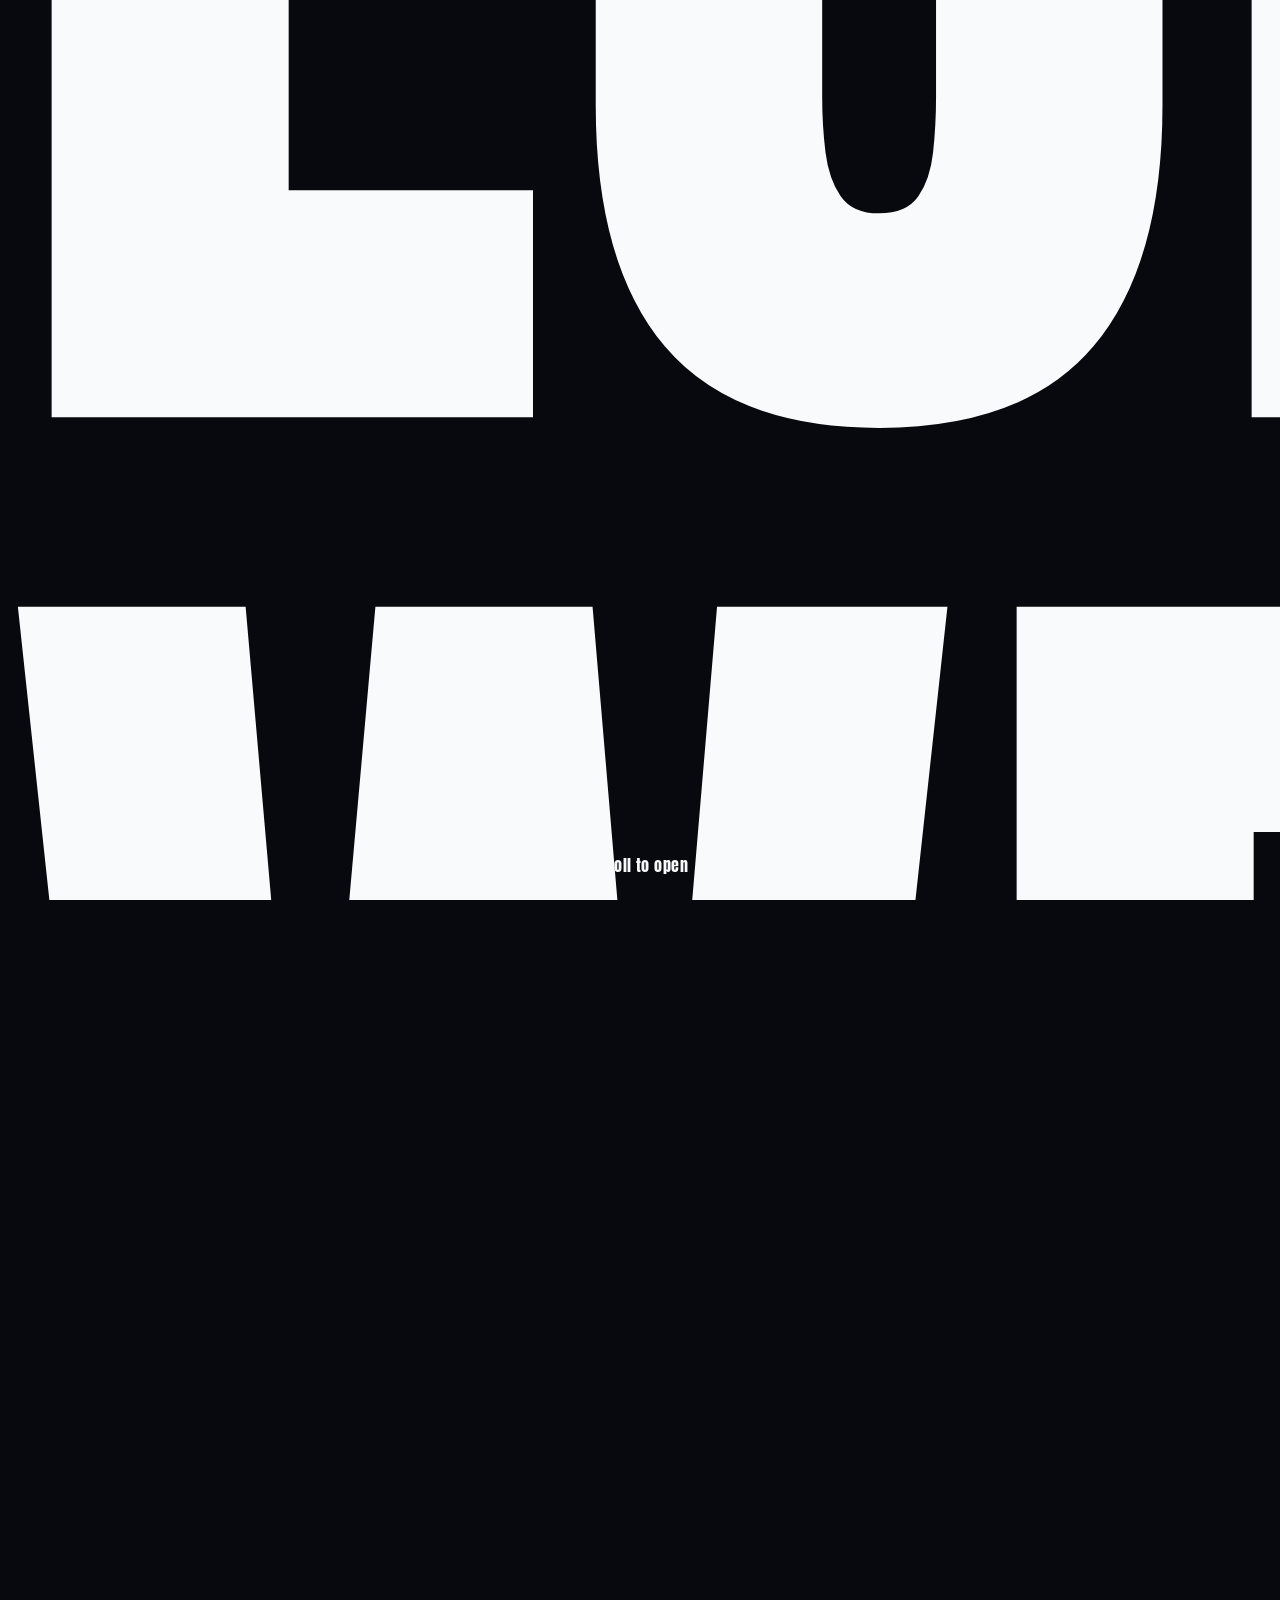
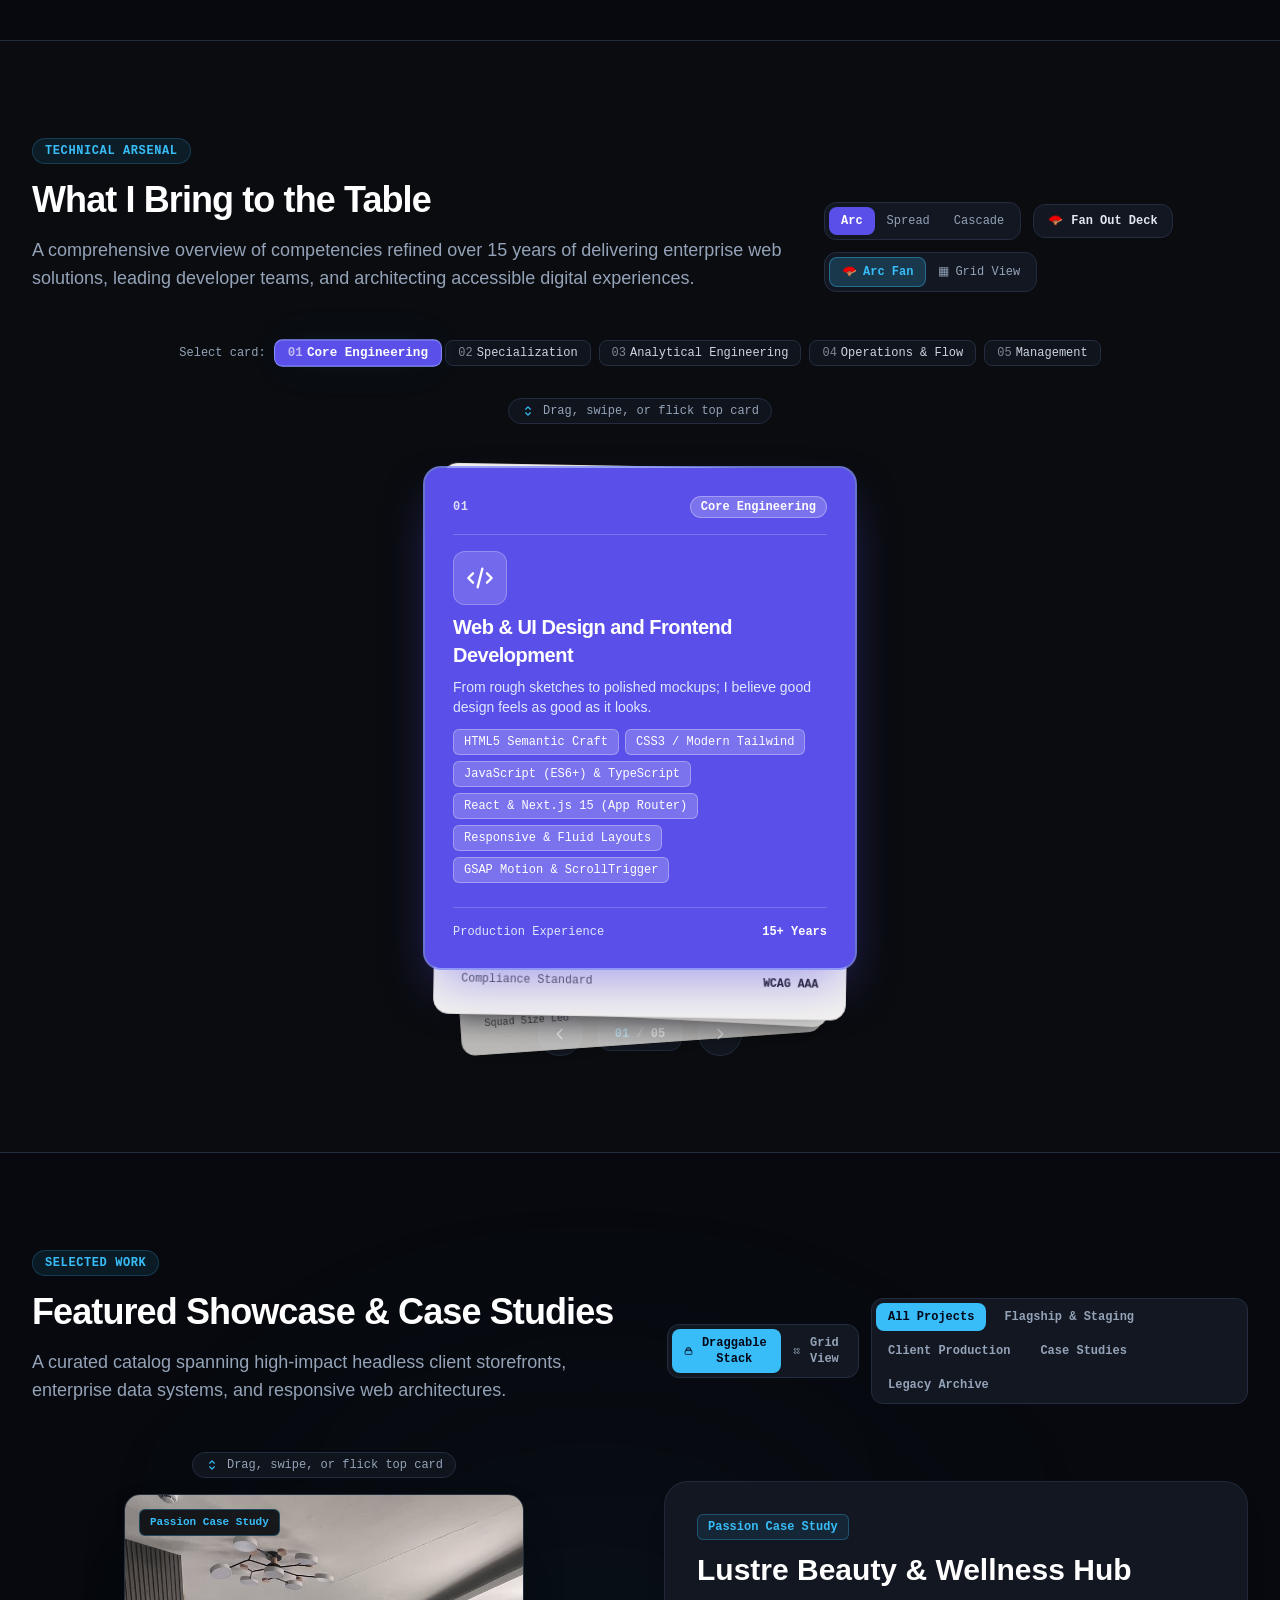
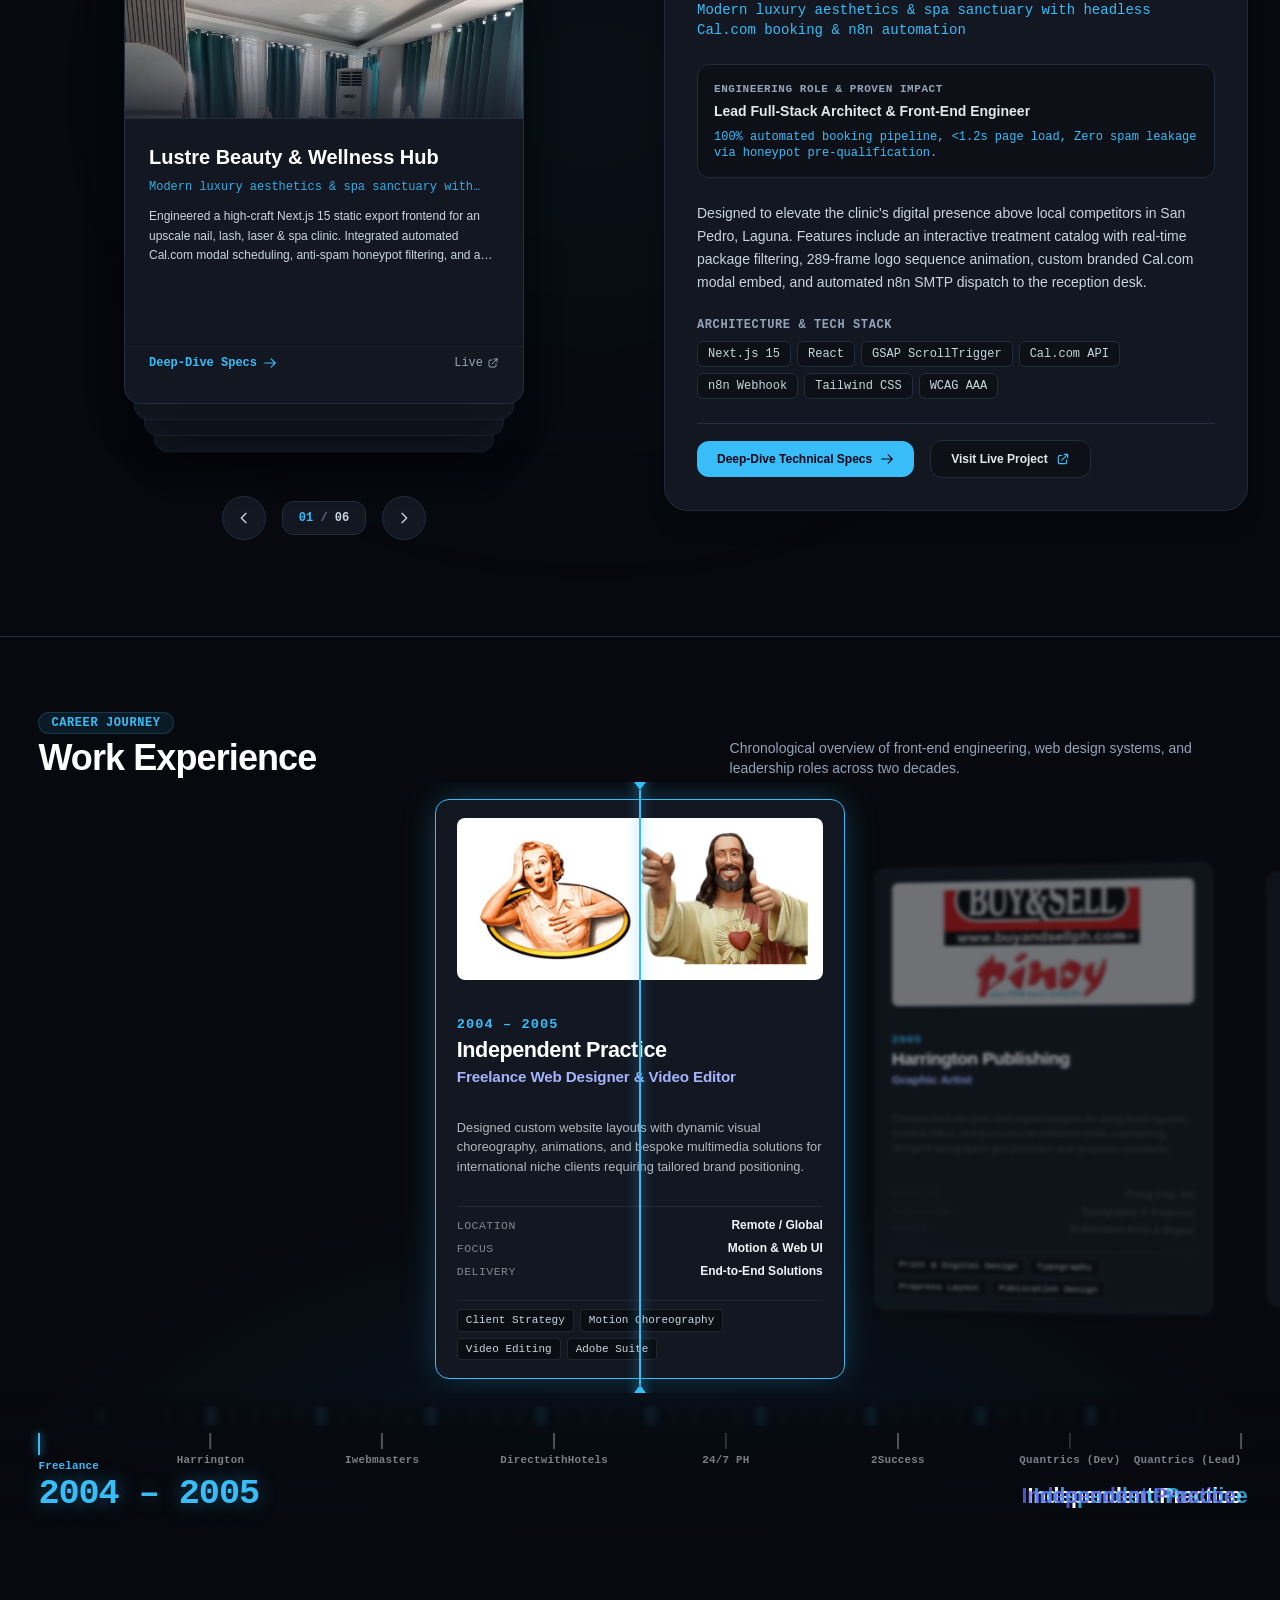
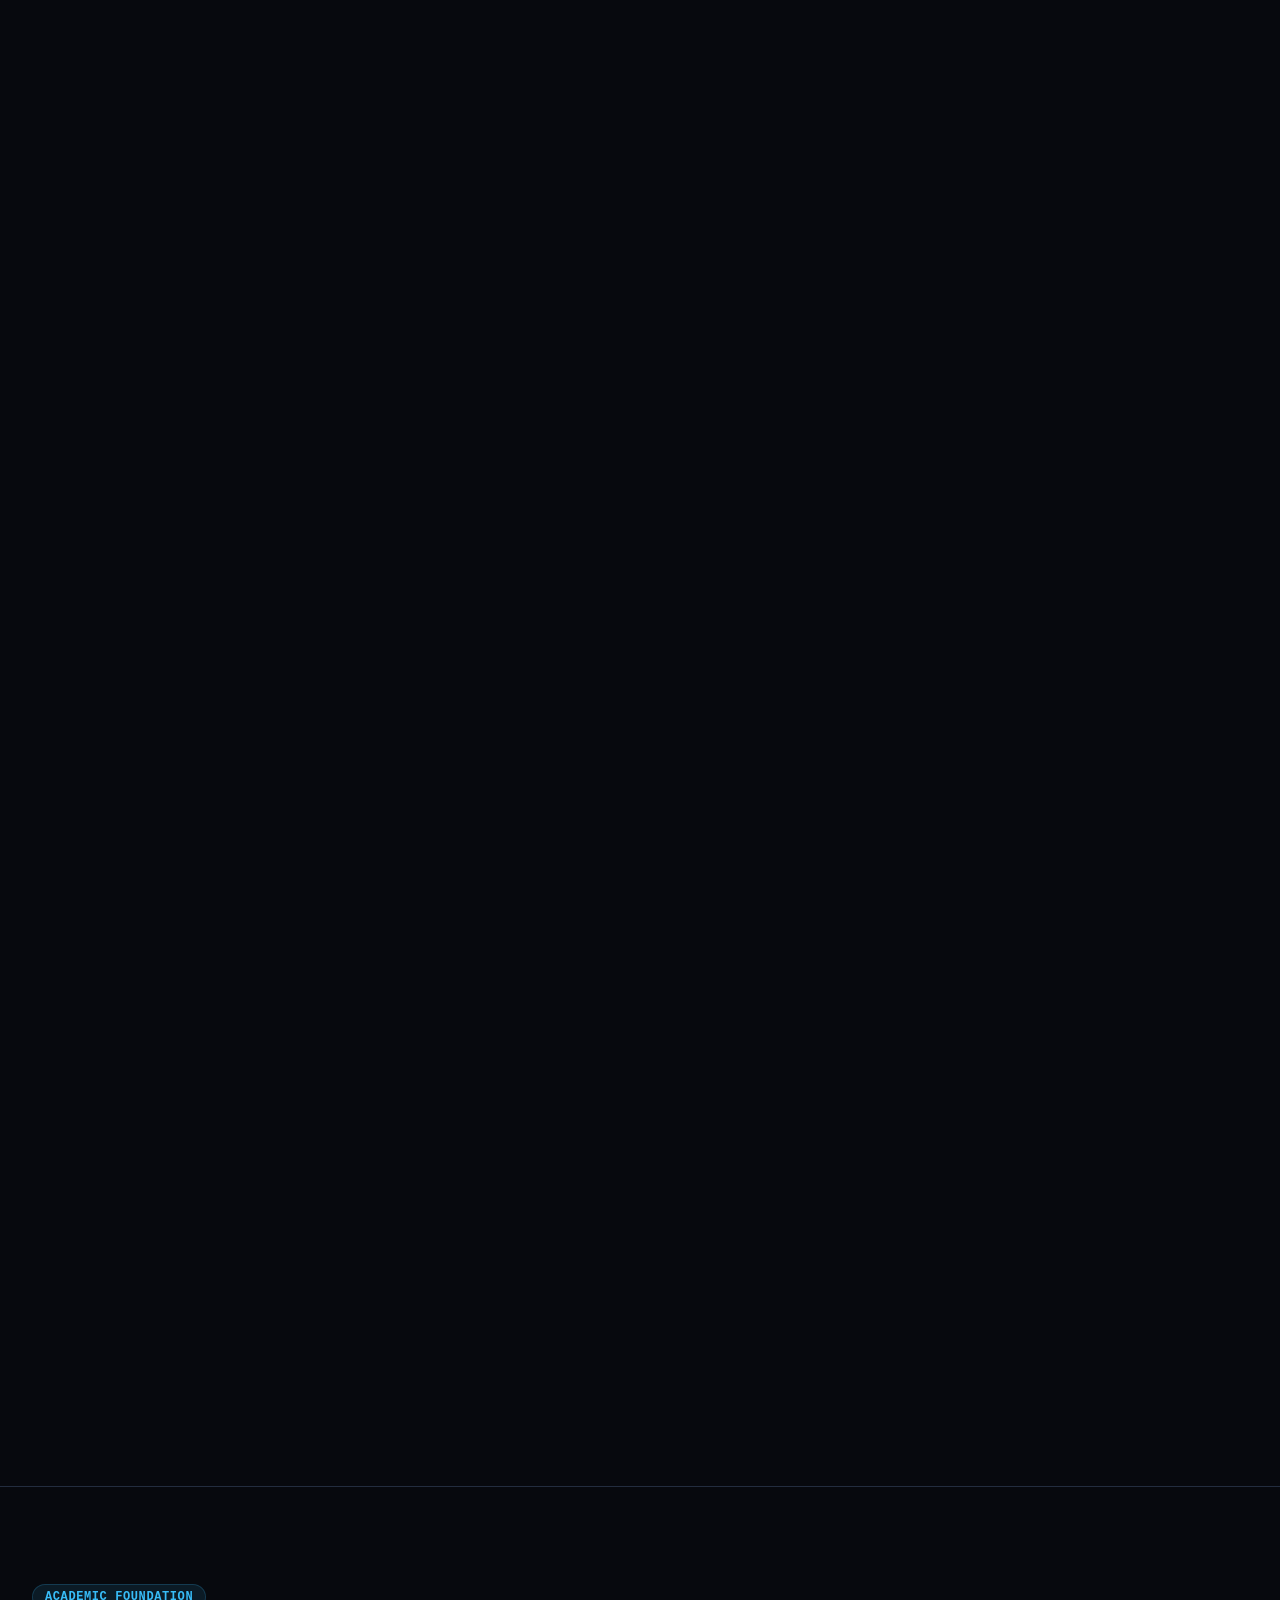
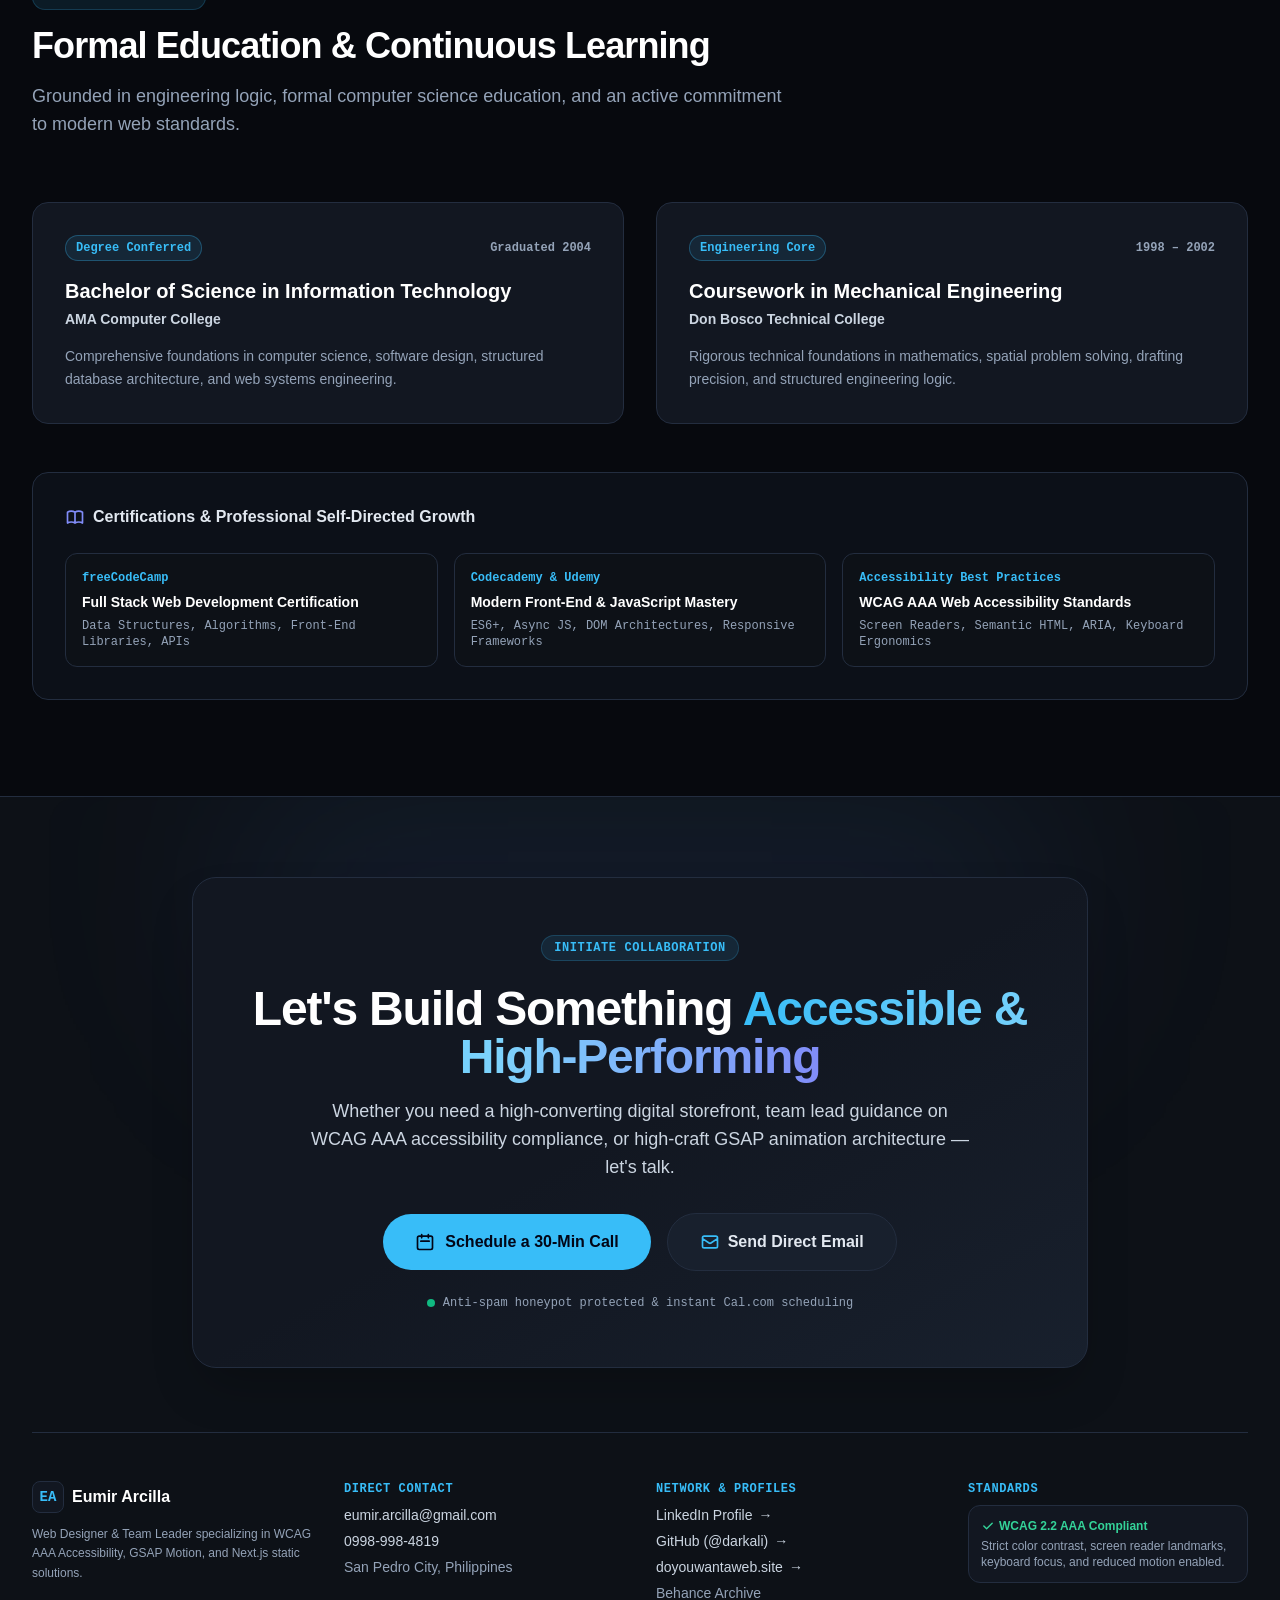
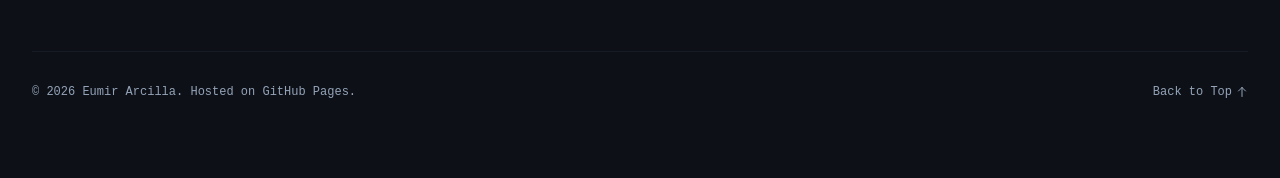
==== commit 58299af9: "Fix: Auto-hide navbar on hero section and vertically center hero headline on mobile" ====
--- a/index.html
+++ b/index.html
@@ -1,4 +1,4 @@
-<!DOCTYPE html><!--X_fb4FKIpD2PBRtVhKrRQ--><html lang="en" class="dark scroll-smooth has-js __variable_e5ff8b"><head><meta charSet="utf-8"/><meta name="viewport" content="width=device-width, initial-scale=1, viewport-fit=cover"/><link rel="stylesheet" href="/_next/static/css/e0b5be455a96dd08.css" data-precedence="next"/><link rel="preload" as="script" fetchPriority="low" href="/_next/static/chunks/webpack-ecedd46ea70c2d52.js"/><script src="/_next/static/chunks/4bd1b696-c023c6e3521b1417.js" async=""></script><script src="/_next/static/chunks/255-0e5ac6cd71b0e266.js" async=""></script><script src="/_next/static/chunks/main-app-c4c82fe445e689ec.js" async=""></script><script src="/_next/static/chunks/c15bf2b0-23b96f27db3d4449.js" async=""></script><script src="/_next/static/chunks/674-6855b64ee899c7fb.js" async=""></script><script src="/_next/static/chunks/app/layout-38dcf98449badc23.js" async=""></script><script src="/_next/static/chunks/94-ec327ff38d811812.js" async=""></script><script src="/_next/static/chunks/app/page-9736d6f80f20a757.js" async=""></script><link rel="icon" href="./assets/favicon.svg" type="image/svg+xml"/><meta name="theme-color" content="#07090e"/><title>Eumir Arcilla | Senior Front-End Developer &amp; Team Lead</title><meta name="description" content="Seasoned Web Developer &amp; Team Lead with over 15 years of expertise in front-end development, WCAG AAA web accessibility compliance, and high-performance modern web architecture."/><link rel="author" href="https://darkali.github.io"/><meta name="author" content="Eumir Arcilla"/><meta name="creator" content="Eumir Arcilla"/><link rel="canonical" href="https://darkali.github.io/"/><meta property="og:title" content="Eumir Arcilla | Senior Front-End Developer &amp; Team Lead"/><meta property="og:description" content="Crafting digital storefronts that captivate your audience and operational systems that keep you scaling. Specializing in Front-End Architecture, WCAG AAA Compliance, and GSAP Motion Engineering."/><meta property="og:url" content="https://darkali.github.io/"/><meta property="og:site_name" content="Eumir Arcilla Portfolio"/><meta property="og:locale" content="en_PH"/><meta property="og:type" content="website"/><meta name="twitter:card" content="summary"/><meta name="twitter:title" content="Eumir Arcilla | Senior Front-End Developer &amp; Team Lead"/><meta name="twitter:description" content="Crafting digital storefronts that captivate your audience and operational systems that keep you scaling. Specializing in Front-End Architecture, WCAG AAA Compliance, and GSAP Motion Engineering."/><script type="text/javascript">
+<!DOCTYPE html><!--jNSWlh55JHajNjqRj6sl5--><html lang="en" class="dark scroll-smooth has-js __variable_e5ff8b"><head><meta charSet="utf-8"/><meta name="viewport" content="width=device-width, initial-scale=1, viewport-fit=cover"/><link rel="stylesheet" href="/_next/static/css/cd8807d0141e8ae2.css" data-precedence="next"/><link rel="preload" as="script" fetchPriority="low" href="/_next/static/chunks/webpack-ecedd46ea70c2d52.js"/><script src="/_next/static/chunks/4bd1b696-c023c6e3521b1417.js" async=""></script><script src="/_next/static/chunks/255-0e5ac6cd71b0e266.js" async=""></script><script src="/_next/static/chunks/main-app-c4c82fe445e689ec.js" async=""></script><script src="/_next/static/chunks/c15bf2b0-23b96f27db3d4449.js" async=""></script><script src="/_next/static/chunks/674-6855b64ee899c7fb.js" async=""></script><script src="/_next/static/chunks/app/layout-38dcf98449badc23.js" async=""></script><script src="/_next/static/chunks/94-ec327ff38d811812.js" async=""></script><script src="/_next/static/chunks/app/page-21972e0edf82cbf0.js" async=""></script><link rel="icon" href="./assets/favicon.svg" type="image/svg+xml"/><meta name="theme-color" content="#07090e"/><title>Eumir Arcilla | Senior Front-End Developer &amp; Team Lead</title><meta name="description" content="Seasoned Web Developer &amp; Team Lead with over 15 years of expertise in front-end development, WCAG AAA web accessibility compliance, and high-performance modern web architecture."/><link rel="author" href="https://darkali.github.io"/><meta name="author" content="Eumir Arcilla"/><meta name="creator" content="Eumir Arcilla"/><link rel="canonical" href="https://darkali.github.io/"/><meta property="og:title" content="Eumir Arcilla | Senior Front-End Developer &amp; Team Lead"/><meta property="og:description" content="Crafting digital storefronts that captivate your audience and operational systems that keep you scaling. Specializing in Front-End Architecture, WCAG AAA Compliance, and GSAP Motion Engineering."/><meta property="og:url" content="https://darkali.github.io/"/><meta property="og:site_name" content="Eumir Arcilla Portfolio"/><meta property="og:locale" content="en_PH"/><meta property="og:type" content="website"/><meta name="twitter:card" content="summary"/><meta name="twitter:title" content="Eumir Arcilla | Senior Front-End Developer &amp; Team Lead"/><meta name="twitter:description" content="Crafting digital storefronts that captivate your audience and operational systems that keep you scaling. Specializing in Front-End Architecture, WCAG AAA Compliance, and GSAP Motion Engineering."/><script type="text/javascript">
   (function (C, A, L) { 
     let p = function (a, ar) { a.q.push(ar); }; 
     let d = C.document; 
@@ -44,4 +44,4 @@
     hideEventTypeDetails: false,
     layout: "month_view"
   });
-</script><script src="/_next/static/chunks/polyfills-42372ed130431b0a.js" noModule=""></script></head><body class="bg-canvas text-slate-100 antialiased selection:bg-brand-cyan selection:text-slate-950"><div hidden=""><!--$--><!--/$--></div><a href="#main-content" class="skip-to-content">Skip to main content</a><header class="fixed top-0 left-0 right-0 z-50 transition-all duration-300 bg-canvas/80 backdrop-blur-md border-b border-canvas-border/60"><div class="sr-only opacity-0 pointer-events-none h-0 w-0 overflow-hidden" aria-hidden="true"><label for="hp_navbar_field">Do not fill this field</label><input id="hp_navbar_field" type="text" tabindex="-1" aria-hidden="true" autoComplete="off" name="website_verify"/></div><nav aria-label="Main Navigation" class="max-w-7xl mx-auto px-4 sm:px-6 lg:px-8 h-20 flex items-center justify-between"><a href="#hero" class="flex items-center gap-3 group focus:outline-none" aria-label="Eumir Arcilla — Back to top"><div class="w-10 h-10 rounded-xl bg-canvas-card border border-canvas-border flex items-center justify-center text-brand-cyan font-mono font-bold text-lg group-hover:border-brand-cyan/80 group-hover:shadow-glow transition-all">EA</div><div class="flex flex-col"><span class="font-bold tracking-tight text-slate-100 group-hover:text-brand-cyan transition-colors text-base sm:text-lg">Eumir Arcilla</span><span class="text-xs text-slate-400 font-mono tracking-wide">Web Designer</span></div></a><div class="hidden md:flex items-center gap-8"><a href="#hero" class="text-sm font-medium text-slate-300 hover:text-brand-cyan transition-colors py-2 focus:outline-none">About</a><a href="#skills" class="text-sm font-medium text-slate-300 hover:text-brand-cyan transition-colors py-2 focus:outline-none">Skills</a><a href="#projects" class="text-sm font-medium text-slate-300 hover:text-brand-cyan transition-colors py-2 focus:outline-none">Projects</a><a href="#experience" class="text-sm font-medium text-slate-300 hover:text-brand-cyan transition-colors py-2 focus:outline-none">Experience</a><a href="#education" class="text-sm font-medium text-slate-300 hover:text-brand-cyan transition-colors py-2 focus:outline-none">Education</a><button type="button" data-cal-link="eumir-arcilla/quick-call" data-cal-namespace="quick-call" data-cal-config="{&quot;layout&quot;:&quot;month_view&quot;}" class="inline-flex items-center justify-center gap-2 px-5 py-2.5 rounded-full bg-brand-cyan text-slate-950 font-semibold text-sm hover:bg-sky-300 hover:shadow-glow active:scale-95 transition-all focus:outline-none"><span class="w-2 h-2 rounded-full bg-emerald-700 animate-pulse"></span><span>Book a Quick Call</span></button></div><div class="flex items-center md:hidden"><button type="button" aria-expanded="false" aria-label="Toggle Navigation" class="p-2.5 rounded-xl bg-canvas-card border border-canvas-border text-slate-300 hover:text-brand-cyan focus:outline-none"><svg class="w-6 h-6" fill="none" stroke="currentColor" viewBox="0 0 24 24"><path stroke-linecap="round" stroke-linejoin="round" stroke-width="2" d="M4 6h16M4 12h16M4 18h16"></path></svg></button></div></nav></header><main id="main-content" class="w-full overflow-x-clip"><section id="hero" aria-label="Introduction &amp; Overview" class="lsr" data-lsr-distance="260" data-lsr-scrub="0.6" data-lsr-start="4" data-lsr-focus="0.5"><div class="sr-only opacity-0 pointer-events-none h-0 w-0 overflow-hidden" aria-hidden="true"><label for="hp_hero_verify">Leave this field empty</label><input id="hp_hero_verify" type="text" tabindex="-1" aria-hidden="true" autoComplete="off" name="company_url_hp" value=""/></div><canvas class="lsr-bloom" width="24" height="3" aria-hidden="true"></canvas><div class="lsr-window pointer-events-none" data-gsap="hero-visual"><video class="lsr-media pointer-events-none" src="./assets/hero-bg.mp4" autoPlay="" muted="" loop="" playsInline="" preload="auto" aria-label="Cars driving across desert at sunset"></video></div><div class="lsr-scrim pointer-events-none" aria-hidden="true"></div><h1 class="lsr-headline" data-gsap="main-headline"><span class="lsr-line lsr-line--top"><span class="lsr-word">Eumir</span> <span class="lsr-word">Arcilla</span></span><span class="lsr-line lsr-line--bottom"><span class="lsr-word">Web</span> <span class="lsr-word">Designer</span></span></h1><p class="lsr-cue" aria-hidden="true">Scroll to open</p><div class="lsr-payoff"><h2 class="lsr-payoff__heading" data-gsap="subtitle">A Web Designer based in the Philippines.</h2><p class="lsr-payoff__body">I’ve been crafting things for the web for over 15 years. I love beautiful interfaces just as much as clean, functional code — and I’ve got a soft spot for enforcing uncompromising WCAG AAA accessibility standards. Design. Code. Heart. That’s how I build. Let me help you tell your story through designing with purpose and intention.</p><div class="lsr-payoff__ctas pt-2 flex flex-wrap items-center gap-3.5"><button type="button" data-gsap="booking-cta" data-cal-link="eumir-arcilla/quick-call" data-cal-namespace="quick-call" data-cal-config="{&quot;layout&quot;:&quot;month_view&quot;}" class="inline-flex items-center justify-center gap-2 px-6 py-3 rounded-full bg-brand-cyan text-slate-950 font-bold text-sm sm:text-base hover:bg-sky-300 hover:shadow-glow active:scale-95 transition-all focus:outline-none"><svg class="w-4 h-4" fill="none" stroke="currentColor" viewBox="0 0 24 24"><path stroke-linecap="round" stroke-linejoin="round" stroke-width="2" d="M8 7V3m8 4V3m-9 8h10M5 21h14a2 2 0 002-2V7a2 2 0 00-2-2H5a2 2 0 00-2 2v12a2 2 0 002 2z"></path></svg><span>Book a Quick Call</span></button><a href="#projects" data-gsap="booking-cta" class="inline-flex items-center justify-center gap-2 px-5 py-3 rounded-full bg-canvas-card/90 border border-canvas-border hover:border-brand-cyan/60 text-slate-200 hover:text-white font-semibold text-sm sm:text-base transition-all focus:outline-none backdrop-blur-md"><span>Explore Selected Work</span><svg class="w-4 h-4 text-brand-cyan" fill="none" stroke="currentColor" viewBox="0 0 24 24"><path stroke-linecap="round" stroke-linejoin="round" stroke-width="2" d="M19 14l-7 7m0 0l-7-7m7 7V3"></path></svg></a></div></div></section><section id="skills" aria-label="Technical Skills and Core Competencies" class="py-24 bg-[#0a0c10] border-t border-canvas-border relative overflow-x-clip"><div class="max-w-7xl mx-auto px-4 sm:px-6 lg:px-8"><div class="flex flex-col md:flex-row md:items-end justify-between mb-12 gap-6"><div class="max-w-3xl space-y-4"><div class="inline-flex items-center gap-2 px-3 py-1 rounded-full bg-brand-cyan/10 border border-brand-cyan/20 text-xs font-mono font-bold text-brand-cyan uppercase tracking-wider">Technical Arsenal</div><h2 class="text-3xl sm:text-4xl font-extrabold tracking-tight text-white">What I Bring to the Table</h2><p class="text-slate-400 text-base sm:text-lg leading-relaxed">A comprehensive overview of competencies refined over 15 years of delivering enterprise web solutions, leading developer teams, and architecting accessible digital experiences.</p></div><div class="flex flex-wrap items-center gap-3"><div class="hidden md:flex items-center gap-3"><div class="inline-flex items-center p-1 rounded-xl bg-canvas-card border border-canvas-border text-xs font-mono" role="group" aria-label="Fan Shape Controls"><button type="button" data-fan-mode-control="arc" aria-pressed="true" class="px-3 py-1.5 rounded-lg transition-all bg-[#5b4fe9] text-white font-bold shadow-sm">Arc</button><button type="button" data-fan-mode-control="spread" aria-pressed="false" class="px-3 py-1.5 rounded-lg transition-all text-slate-400 hover:text-slate-200">Spread</button><button type="button" data-fan-mode-control="cascade" aria-pressed="false" class="px-3 py-1.5 rounded-lg transition-all text-slate-400 hover:text-slate-200">Cascade</button></div><button type="button" data-fan-toggle="true" aria-pressed="false" class="inline-flex items-center gap-2 px-3.5 py-2 rounded-xl text-xs font-mono font-semibold bg-canvas-card border border-canvas-border hover:border-slate-500 text-slate-200 hover:text-white transition-all shadow-sm active:scale-95"><span>🪭</span><span data-fan-toggle-label="true">Fan Out Deck</span></button></div><div class="inline-flex items-center p-1 rounded-xl bg-canvas-card border border-canvas-border text-xs font-mono"><button type="button" aria-pressed="true" class="px-3 py-1.5 rounded-lg transition-all flex items-center gap-1.5 bg-brand-cyan/20 text-brand-cyan font-bold border border-brand-cyan/40 shadow-sm"><span>🪭</span><span>Arc Fan</span></button><button type="button" aria-pressed="false" class="px-3 py-1.5 rounded-lg transition-all flex items-center gap-1.5 text-slate-400 hover:text-slate-200"><span>▦</span><span>Grid View</span></button></div></div></div><div class="flex flex-wrap items-center justify-center gap-2 mb-8" aria-label="Direct Card Quick Selectors"><span class="text-xs font-mono text-slate-400 mr-1 hidden sm:inline">Select card:</span><button type="button" class="px-3 py-1 rounded-lg text-xs font-mono transition-all border bg-canvas-card/80 text-slate-300 border-canvas-border hover:border-slate-500 hover:text-white"><span class="opacity-60 mr-1">0<!-- -->1</span>Core Engineering</button><button type="button" class="px-3 py-1 rounded-lg text-xs font-mono transition-all border bg-canvas-card/80 text-slate-300 border-canvas-border hover:border-slate-500 hover:text-white"><span class="opacity-60 mr-1">0<!-- -->2</span>Specialization</button><button type="button" class="px-3 py-1 rounded-lg text-xs font-mono transition-all border bg-canvas-card/80 text-slate-300 border-canvas-border hover:border-slate-500 hover:text-white"><span class="opacity-60 mr-1">0<!-- -->3</span>Analytical Engineering</button><button type="button" class="px-3 py-1 rounded-lg text-xs font-mono transition-all border bg-canvas-card/80 text-slate-300 border-canvas-border hover:border-slate-500 hover:text-white"><span class="opacity-60 mr-1">0<!-- -->4</span>Operations &amp; Flow</button><button type="button" class="px-3 py-1 rounded-lg text-xs font-mono transition-all border bg-canvas-card/80 text-slate-300 border-canvas-border hover:border-slate-500 hover:text-white"><span class="opacity-60 mr-1">0<!-- -->5</span>Management</button></div><div class="elastic-stack relative w-full min-h-[590px] sm:min-h-[660px] flex items-center justify-center py-8 select-none overflow-visible" data-elastic-hover="true" data-fan-mode="arc" role="region" aria-label="Interactive Technical Skills Arc Deck" tabindex="0"><div data-elastic-card="true" data-skill-id="web-frontend" tabindex="0" role="button" aria-label="Web &amp; UI Design and Frontend Development — Core Engineering" aria-pressed="false" style="transform-origin:center bottom;z-index:20;touch-action:auto" class="elastic-card absolute w-[285px] xs:w-[310px] sm:w-[380px] md:w-[410px] lg:w-[430px] max-w-[82vw] rounded-2xl transition-colors duration-300 p-6 sm:p-7 flex flex-col justify-between focus:outline-none cursor-pointer bg-[#f4f3ef] text-neutral-900 border border-[#e2e0d8] shadow-[0_12px_32px_-8px_rgba(0,0,0,0.38)] hover:border-neutral-400"><div><div class="flex items-center justify-between"><span class="font-mono text-xs font-bold tracking-wider text-neutral-500">0<!-- -->1</span><span class="text-xs font-mono font-semibold px-2.5 py-0.5 rounded-full border bg-black/5 text-neutral-700 border-neutral-300">Core Engineering</span></div><div class="h-px w-full my-4 bg-neutral-300/80"></div><div class="my-2"><div class="p-3 rounded-xl border inline-flex items-center justify-center transition-transform group-hover:scale-105 flex-shrink-0 bg-black/[0.04] border-neutral-300 text-neutral-900 [&amp;_svg]:text-neutral-900"><svg class="w-7 h-7" fill="none" stroke="currentColor" viewBox="0 0 24 24"><path stroke-linecap="round" stroke-linejoin="round" stroke-width="2" d="M10 20l4-16m4 4l4 4-4 4M6 16l-4-4 4-4"></path></svg></div></div><div class="mt-2"><h3 class="text-lg sm:text-xl font-bold tracking-tight leading-snug text-neutral-900">Web &amp; UI Design and Frontend Development</h3><p class="mt-2 text-xs sm:text-sm leading-relaxed text-neutral-600">From rough sketches to polished mockups; I believe good design feels as good as it looks.</p></div><div class="pt-3 flex flex-wrap gap-1.5"><span class="text-xs font-mono px-2.5 py-1 rounded-md border bg-neutral-200/90 text-neutral-800 border-neutral-300/80">HTML5 Semantic Craft</span><span class="text-xs font-mono px-2.5 py-1 rounded-md border bg-neutral-200/90 text-neutral-800 border-neutral-300/80">CSS3 / Modern Tailwind</span><span class="text-xs font-mono px-2.5 py-1 rounded-md border bg-neutral-200/90 text-neutral-800 border-neutral-300/80">JavaScript (ES6+) &amp; TypeScript</span><span class="text-xs font-mono px-2.5 py-1 rounded-md border bg-neutral-200/90 text-neutral-800 border-neutral-300/80">React &amp; Next.js 15 (App Router)</span><span class="text-xs font-mono px-2.5 py-1 rounded-md border bg-neutral-200/90 text-neutral-800 border-neutral-300/80">Responsive &amp; Fluid Layouts</span><span class="text-xs font-mono px-2.5 py-1 rounded-md border bg-neutral-200/90 text-neutral-800 border-neutral-300/80">GSAP Motion &amp; ScrollTrigger</span></div></div><div class="mt-6 pt-4 border-t flex items-center justify-between text-xs font-mono border-neutral-300/80 text-neutral-600"><span>Production Experience</span><span class="font-bold text-neutral-900">15+ Years</span></div></div><div data-elastic-card="true" data-skill-id="wcag-accessibility" tabindex="0" role="button" aria-label="Web Accessibility (WCAG AAA) Compliance — Specialization" aria-pressed="false" style="transform-origin:center bottom;z-index:21;touch-action:auto" class="elastic-card absolute w-[285px] xs:w-[310px] sm:w-[380px] md:w-[410px] lg:w-[430px] max-w-[82vw] rounded-2xl transition-colors duration-300 p-6 sm:p-7 flex flex-col justify-between focus:outline-none cursor-pointer bg-[#f4f3ef] text-neutral-900 border border-[#e2e0d8] shadow-[0_12px_32px_-8px_rgba(0,0,0,0.38)] hover:border-neutral-400"><div><div class="flex items-center justify-between"><span class="font-mono text-xs font-bold tracking-wider text-neutral-500">0<!-- -->2</span><span class="text-xs font-mono font-semibold px-2.5 py-0.5 rounded-full border bg-black/5 text-neutral-700 border-neutral-300">Specialization</span></div><div class="h-px w-full my-4 bg-neutral-300/80"></div><div class="my-2"><div class="p-3 rounded-xl border inline-flex items-center justify-center transition-transform group-hover:scale-105 flex-shrink-0 bg-black/[0.04] border-neutral-300 text-neutral-900 [&amp;_svg]:text-neutral-900"><svg class="w-7 h-7" fill="none" stroke="currentColor" viewBox="0 0 24 24"><path stroke-linecap="round" stroke-linejoin="round" stroke-width="2" d="M9 12l2 2 4-4m5.618-4.016A11.955 11.955 0 0112 2.944a11.955 11.955 0 01-8.618 3.04A12.02 12.02 0 003 9c0 5.591 3.824 10.29 9 11.622 5.176-1.332 9-6.03 9-11.622 0-1.042-.133-2.052-.382-3.016z"></path></svg></div></div><div class="mt-2"><h3 class="text-lg sm:text-xl font-bold tracking-tight leading-snug text-neutral-900">Web Accessibility (WCAG AAA) Compliance</h3><p class="mt-2 text-xs sm:text-sm leading-relaxed text-neutral-600">Uncompromising advocacy and execution for accessible web experiences, ensuring full WCAG 2.1/2.2 Level AAA compliance, ARIA landmark semantics, and assistive technology optimization.</p></div><div class="pt-3 flex flex-wrap gap-1.5"><span class="text-xs font-mono px-2.5 py-1 rounded-md border bg-neutral-200/90 text-neutral-800 border-neutral-300/80">WCAG AAA Strict Compliance</span><span class="text-xs font-mono px-2.5 py-1 rounded-md border bg-neutral-200/90 text-neutral-800 border-neutral-300/80">Semantic Landmark Architecture</span><span class="text-xs font-mono px-2.5 py-1 rounded-md border bg-neutral-200/90 text-neutral-800 border-neutral-300/80">Screen-Reader (NVDA/JAWS/VoiceOver) Audits</span><span class="text-xs font-mono px-2.5 py-1 rounded-md border bg-neutral-200/90 text-neutral-800 border-neutral-300/80">Full Keyboard Navigation &amp; Focus Rings</span><span class="text-xs font-mono px-2.5 py-1 rounded-md border bg-neutral-200/90 text-neutral-800 border-neutral-300/80">Color Contrast 7:1+ Ratios</span><span class="text-xs font-mono px-2.5 py-1 rounded-md border bg-neutral-200/90 text-neutral-800 border-neutral-300/80">Reduced Motion Alternatives</span></div></div><div class="mt-6 pt-4 border-t flex items-center justify-between text-xs font-mono border-neutral-300/80 text-neutral-600"><span>Compliance Standard</span><span class="font-bold text-neutral-900">WCAG AAA</span></div></div><div data-elastic-card="true" data-skill-id="data-visualization" tabindex="0" role="button" aria-label="Data Visualization &amp; Analysis — Analytical Engineering" aria-pressed="false" style="transform-origin:center bottom;z-index:22;touch-action:auto" class="elastic-card absolute w-[285px] xs:w-[310px] sm:w-[380px] md:w-[410px] lg:w-[430px] max-w-[82vw] rounded-2xl transition-colors duration-300 p-6 sm:p-7 flex flex-col justify-between focus:outline-none cursor-pointer bg-[#f4f3ef] text-neutral-900 border border-[#e2e0d8] shadow-[0_12px_32px_-8px_rgba(0,0,0,0.38)] hover:border-neutral-400"><div><div class="flex items-center justify-between"><span class="font-mono text-xs font-bold tracking-wider text-neutral-500">0<!-- -->3</span><span class="text-xs font-mono font-semibold px-2.5 py-0.5 rounded-full border bg-black/5 text-neutral-700 border-neutral-300">Analytical Engineering</span></div><div class="h-px w-full my-4 bg-neutral-300/80"></div><div class="my-2"><div class="p-3 rounded-xl border inline-flex items-center justify-center transition-transform group-hover:scale-105 flex-shrink-0 bg-black/[0.04] border-neutral-300 text-neutral-900 [&amp;_svg]:text-neutral-900"><svg class="w-7 h-7" fill="none" stroke="currentColor" viewBox="0 0 24 24"><path stroke-linecap="round" stroke-linejoin="round" stroke-width="2" d="M9 19v-6a2 2 0 00-2-2H5a2 2 0 00-2 2v6a2 2 0 002 2h2a2 2 0 002-2zm0 0V9a2 2 0 012-2h2a2 2 0 012 2v10m-6 0a2 2 0 002 2h2a2 2 0 002-2m0 0V5a2 2 0 012-2h2a2 2 0 012 2v14a2 2 0 01-2 2h-2a2 2 0 01-2-2z"></path></svg></div></div><div class="mt-2"><h3 class="text-lg sm:text-xl font-bold tracking-tight leading-snug text-neutral-900">Data Visualization &amp; Analysis</h3><p class="mt-2 text-xs sm:text-sm leading-relaxed text-neutral-600">Taking raw information and making it understandable, useful, and even beautiful.</p></div><div class="pt-3 flex flex-wrap gap-1.5"><span class="text-xs font-mono px-2.5 py-1 rounded-md border bg-neutral-200/90 text-neutral-800 border-neutral-300/80">Interactive Dashboards</span><span class="text-xs font-mono px-2.5 py-1 rounded-md border bg-neutral-200/90 text-neutral-800 border-neutral-300/80">Enterprise HR Feedback Systems</span><span class="text-xs font-mono px-2.5 py-1 rounded-md border bg-neutral-200/90 text-neutral-800 border-neutral-300/80">Data-Driven Reporting UI</span><span class="text-xs font-mono px-2.5 py-1 rounded-md border bg-neutral-200/90 text-neutral-800 border-neutral-300/80">Analytical Filtering &amp; State</span><span class="text-xs font-mono px-2.5 py-1 rounded-md border bg-neutral-200/90 text-neutral-800 border-neutral-300/80">Visual Charting &amp; Graph Engines</span><span class="text-xs font-mono px-2.5 py-1 rounded-md border bg-neutral-200/90 text-neutral-800 border-neutral-300/80">Metric KPIs &amp; Executive Overviews</span></div></div><div class="mt-6 pt-4 border-t flex items-center justify-between text-xs font-mono border-neutral-300/80 text-neutral-600"><span>Efficiency Boost</span><span class="font-bold text-neutral-900">40%+ Speed</span></div></div><div data-elastic-card="true" data-skill-id="process-tooling" tabindex="0" role="button" aria-label="Process Improvement &amp; Modern Tooling — Operations &amp; Flow" aria-pressed="false" style="transform-origin:center bottom;z-index:21;touch-action:auto" class="elastic-card absolute w-[285px] xs:w-[310px] sm:w-[380px] md:w-[410px] lg:w-[430px] max-w-[82vw] rounded-2xl transition-colors duration-300 p-6 sm:p-7 flex flex-col justify-between focus:outline-none cursor-pointer bg-[#f4f3ef] text-neutral-900 border border-[#e2e0d8] shadow-[0_12px_32px_-8px_rgba(0,0,0,0.38)] hover:border-neutral-400"><div><div class="flex items-center justify-between"><span class="font-mono text-xs font-bold tracking-wider text-neutral-500">0<!-- -->4</span><span class="text-xs font-mono font-semibold px-2.5 py-0.5 rounded-full border bg-black/5 text-neutral-700 border-neutral-300">Operations &amp; Flow</span></div><div class="h-px w-full my-4 bg-neutral-300/80"></div><div class="my-2"><div class="p-3 rounded-xl border inline-flex items-center justify-center transition-transform group-hover:scale-105 flex-shrink-0 bg-black/[0.04] border-neutral-300 text-neutral-900 [&amp;_svg]:text-neutral-900"><svg class="w-7 h-7" fill="none" stroke="currentColor" viewBox="0 0 24 24"><path stroke-linecap="round" stroke-linejoin="round" stroke-width="2" d="M13 10V3L4 14h7v7l9-11h-7z"></path></svg></div></div><div class="mt-2"><h3 class="text-lg sm:text-xl font-bold tracking-tight leading-snug text-neutral-900">Process Improvement &amp; Modern Tooling</h3><p class="mt-2 text-xs sm:text-sm leading-relaxed text-neutral-600">Engineering high-efficiency front-end workflows, code standards, CI/CD automated deployment, and agile delivery pipelines that eliminate bottlenecks.</p></div><div class="pt-3 flex flex-wrap gap-1.5"><span class="text-xs font-mono px-2.5 py-1 rounded-md border bg-neutral-200/90 text-neutral-800 border-neutral-300/80">Agile / Scrum Methodologies</span><span class="text-xs font-mono px-2.5 py-1 rounded-md border bg-neutral-200/90 text-neutral-800 border-neutral-300/80">Front-End Workflow Enhancement</span><span class="text-xs font-mono px-2.5 py-1 rounded-md border bg-neutral-200/90 text-neutral-800 border-neutral-300/80">CI/CD &amp; GitHub Pages Pipelines</span><span class="text-xs font-mono px-2.5 py-1 rounded-md border bg-neutral-200/90 text-neutral-800 border-neutral-300/80">Automated Playwright QA Auditing</span><span class="text-xs font-mono px-2.5 py-1 rounded-md border bg-neutral-200/90 text-neutral-800 border-neutral-300/80">Modular Component Libraries</span><span class="text-xs font-mono px-2.5 py-1 rounded-md border bg-neutral-200/90 text-neutral-800 border-neutral-300/80">Anti-Spam &amp; Webhook Pipelines</span></div></div><div class="mt-6 pt-4 border-t flex items-center justify-between text-xs font-mono border-neutral-300/80 text-neutral-600"><span>Deployment Cycle</span><span class="font-bold text-neutral-900">Instant Zero-Downtime</span></div></div><div data-elastic-card="true" data-skill-id="leadership-coaching" tabindex="0" role="button" aria-label="Team Leadership &amp; Engineering Coaching — Management" aria-pressed="false" style="transform-origin:center bottom;z-index:20;touch-action:auto" class="elastic-card absolute w-[285px] xs:w-[310px] sm:w-[380px] md:w-[410px] lg:w-[430px] max-w-[82vw] rounded-2xl transition-colors duration-300 p-6 sm:p-7 flex flex-col justify-between focus:outline-none cursor-pointer bg-[#f4f3ef] text-neutral-900 border border-[#e2e0d8] shadow-[0_12px_32px_-8px_rgba(0,0,0,0.38)] hover:border-neutral-400"><div><div class="flex items-center justify-between"><span class="font-mono text-xs font-bold tracking-wider text-neutral-500">0<!-- -->5</span><span class="text-xs font-mono font-semibold px-2.5 py-0.5 rounded-full border bg-black/5 text-neutral-700 border-neutral-300">Management</span></div><div class="h-px w-full my-4 bg-neutral-300/80"></div><div class="my-2"><div class="p-3 rounded-xl border inline-flex items-center justify-center transition-transform group-hover:scale-105 flex-shrink-0 bg-black/[0.04] border-neutral-300 text-neutral-900 [&amp;_svg]:text-neutral-900"><svg class="w-7 h-7" fill="none" stroke="currentColor" viewBox="0 0 24 24"><path stroke-linecap="round" stroke-linejoin="round" stroke-width="2" d="M17 20h5v-2a3 3 0 00-5.356-1.857M17 20H7m10 0v-2c0-.656-.126-1.283-.356-1.857M7 20H2v-2a3 3 0 015.356-1.857M7 20v-2c0-.656.126-1.283.356-1.857m0 0a5.002 5.002 0 019.288 0M15 7a3 3 0 11-6 0 3 3 0 016 0zm6 3a2 2 0 11-4 0 2 2 0 014 0zM7 10a2 2 0 11-4 0 2 2 0 014 0z"></path></svg></div></div><div class="mt-2"><h3 class="text-lg sm:text-xl font-bold tracking-tight leading-snug text-neutral-900">Team Leadership &amp; Engineering Coaching</h3><p class="mt-2 text-xs sm:text-sm leading-relaxed text-neutral-600">Empowering developer squads through empathetic mentorship, technical code reviews, cross-functional alignment with product owners, and constructive resolution.</p></div><div class="pt-3 flex flex-wrap gap-1.5"><span class="text-xs font-mono px-2.5 py-1 rounded-md border bg-neutral-200/90 text-neutral-800 border-neutral-300/80">Mentoring &amp; Coaching Junior/Mid Devs</span><span class="text-xs font-mono px-2.5 py-1 rounded-md border bg-neutral-200/90 text-neutral-800 border-neutral-300/80">Cross-Functional Team Alignment</span><span class="text-xs font-mono px-2.5 py-1 rounded-md border bg-neutral-200/90 text-neutral-800 border-neutral-300/80">Code Reviews &amp; Standards Enforcement</span><span class="text-xs font-mono px-2.5 py-1 rounded-md border bg-neutral-200/90 text-neutral-800 border-neutral-300/80">Conflict Resolution &amp; Team Morale</span><span class="text-xs font-mono px-2.5 py-1 rounded-md border bg-neutral-200/90 text-neutral-800 border-neutral-300/80">Sprint Planning &amp; Velocity Tracking</span><span class="text-xs font-mono px-2.5 py-1 rounded-md border bg-neutral-200/90 text-neutral-800 border-neutral-300/80">Stakeholder Communication</span></div></div><div class="mt-6 pt-4 border-t flex items-center justify-between text-xs font-mono border-neutral-300/80 text-neutral-600"><span>Squad Size Led</span><span class="font-bold text-neutral-900">Cross-Functional</span></div></div></div></div></section><section id="projects" aria-label="Selected Projects and Case Studies" class="py-24 bg-canvas border-t border-canvas-border relative overflow-hidden"><div class="absolute top-1/2 left-1/4 -translate-y-1/2 w-[550px] h-[450px] bg-brand-cyan/5 rounded-full blur-[140px] pointer-events-none" aria-hidden="true"></div><div class="max-w-7xl mx-auto px-4 sm:px-6 lg:px-8 relative z-10"><div class="flex flex-col md:flex-row md:items-end justify-between mb-12 gap-6"><div class="space-y-4 max-w-2xl"><div class="inline-flex items-center gap-2 px-3 py-1 rounded-full bg-brand-cyan/10 border border-brand-cyan/20 text-xs font-mono font-bold text-brand-cyan uppercase tracking-wider">Selected Work</div><h2 class="text-3xl sm:text-4xl font-extrabold tracking-tight text-white">Featured Showcase &amp; Case Studies</h2><p class="text-slate-400 text-base sm:text-lg">A curated catalog spanning high-impact headless client storefronts, enterprise data systems, and responsive web architectures.</p></div><div class="flex flex-col sm:flex-row sm:items-center gap-3"><div class="inline-flex items-center p-1 rounded-xl bg-canvas-card border border-canvas-border" role="group" aria-label="Projects view mode"><button type="button" aria-pressed="true" class="inline-flex items-center gap-1.5 px-3 py-1.5 rounded-lg text-xs font-mono font-semibold transition-all focus:outline-none bg-brand-cyan text-slate-950 shadow-sm"><svg class="w-3.5 h-3.5" fill="none" stroke="currentColor" viewBox="0 0 24 24"><path stroke-linecap="round" stroke-linejoin="round" stroke-width="2" d="M19 11H5m14 0a2 2 0 012 2v6a2 2 0 01-2 2H5a2 2 0 01-2-2v-6a2 2 0 012-2m14 0V9a2 2 0 00-2-2M5 11V9a2 2 0 012-2m0 0V5a2 2 0 012-2h6a2 2 0 012 2v2M7 7h10"></path></svg><span>Draggable Stack</span></button><button type="button" aria-pressed="false" class="inline-flex items-center gap-1.5 px-3 py-1.5 rounded-lg text-xs font-mono font-semibold transition-all focus:outline-none text-slate-400 hover:text-slate-200"><svg class="w-3.5 h-3.5" fill="none" stroke="currentColor" viewBox="0 0 24 24"><path stroke-linecap="round" stroke-linejoin="round" stroke-width="2" d="M4 6a2 2 0 012-2h2a2 2 0 012 2v2a2 2 0 01-2 2H6a2 2 0 01-2-2V6zM14 6a2 2 0 012-2h2a2 2 0 012 2v2a2 2 0 01-2 2h-2a2 2 0 01-2-2V6zM4 16a2 2 0 012-2h2a2 2 0 012 2v2a2 2 0 01-2 2H6a2 2 0 01-2-2v-2zM14 16a2 2 0 012-2h2a2 2 0 012 2v2a2 2 0 01-2 2h-2a2 2 0 01-2-2v-2z"></path></svg><span>Grid View</span></button></div><div role="tablist" aria-label="Filter projects by category" class="flex flex-wrap items-center gap-1.5 p-1 rounded-xl bg-canvas-card border border-canvas-border"><button role="tab" aria-selected="true" class="px-3 py-1.5 rounded-lg text-xs font-semibold font-mono transition-all focus:outline-none bg-brand-cyan text-slate-950 shadow-sm">All Projects</button><button role="tab" aria-selected="false" class="px-3 py-1.5 rounded-lg text-xs font-semibold font-mono transition-all focus:outline-none text-slate-400 hover:text-slate-200">Flagship &amp; Staging</button><button role="tab" aria-selected="false" class="px-3 py-1.5 rounded-lg text-xs font-semibold font-mono transition-all focus:outline-none text-slate-400 hover:text-slate-200">Client Production</button><button role="tab" aria-selected="false" class="px-3 py-1.5 rounded-lg text-xs font-semibold font-mono transition-all focus:outline-none text-slate-400 hover:text-slate-200">Case Studies</button><button role="tab" aria-selected="false" class="px-3 py-1.5 rounded-lg text-xs font-semibold font-mono transition-all focus:outline-none text-slate-400 hover:text-slate-200">Legacy Archive</button></div></div></div><div class="grid grid-cols-1 lg:grid-cols-12 gap-10 lg:gap-12 items-center"><div class="lg:col-span-6 flex flex-col items-center"><div class="mb-4 inline-flex items-center gap-2 px-3 py-1 rounded-full bg-canvas-card/80 border border-canvas-border text-xs font-mono text-slate-400"><svg class="w-3.5 h-3.5 text-brand-cyan animate-pulse" fill="none" stroke="currentColor" viewBox="0 0 24 24"><path stroke-linecap="round" stroke-linejoin="round" stroke-width="2" d="M8 9l4-4 4 4m0 6l-4 4-4-4"></path></svg><span>Drag, swipe, or flick top card</span></div><div class="card-stack relative w-full max-w-[340px] sm:max-w-[400px] h-[480px] sm:h-[510px]" style="perspective:1000px;margin-bottom:84px"><div data-stack-card="true" data-project-card="true" class="stack-card absolute inset-0 rounded-2xl bg-canvas-card border border-canvas-border overflow-hidden select-none shadow-2xl flex flex-col justify-between transition-colors duration-300 border-brand-cyan/60 hover:shadow-glow cursor-grab active:cursor-grabbing" style="transform-origin:50% 92%;will-change:transform, opacity;touch-action:none"><div><div class="relative h-56 w-full bg-canvas-subtle overflow-hidden border-b border-canvas-border"><img alt="Lustre Beauty &amp; Wellness Hub Preview" draggable="false" loading="lazy" decoding="async" data-nimg="fill" class="object-cover object-top pointer-events-none" style="position:absolute;height:100%;width:100%;left:0;top:0;right:0;bottom:0;color:transparent" src="./assets/projects/lustre_preview.jpg"/><div class="absolute inset-0 bg-gradient-to-t from-canvas-card via-transparent to-transparent opacity-80 pointer-events-none"></div><div class="absolute top-3.5 left-3.5 flex items-center gap-2 pointer-events-none"><span class="px-2.5 py-1 rounded-md text-[11px] font-mono font-bold bg-canvas/90 backdrop-blur-md text-brand-cyan border border-brand-cyan/30">Passion Case Study</span></div></div><div class="p-6 space-y-2"><h3 class="text-xl font-bold text-white group-hover:text-brand-cyan transition-colors">Lustre Beauty &amp; Wellness Hub</h3><p class="text-xs font-mono text-brand-cyan/90 font-medium line-clamp-1">Modern luxury aesthetics &amp; spa sanctuary with headless Cal.com booking &amp; n8n automation</p><p class="text-xs text-slate-300 line-clamp-3 leading-relaxed pt-1">Engineered a high-craft Next.js 15 static export frontend for an upscale nail, lash, laser &amp; spa clinic. Integrated automated Cal.com modal scheduling, anti-spam honeypot filtering, and an n8n webhook pipeline with instant PHT calendar conversions.</p></div></div><div class="p-6 pt-0 border-t border-canvas-border/40 mt-2 flex items-center justify-between gap-3"><button type="button" class="text-xs font-mono font-bold text-brand-cyan hover:text-sky-300 inline-flex items-center gap-1.5 py-2 transition-colors focus:outline-none"><span>Deep-Dive Specs</span><svg class="w-3.5 h-3.5" fill="none" stroke="currentColor" viewBox="0 0 24 24"><path stroke-linecap="round" stroke-linejoin="round" stroke-width="2" d="M14 5l7 7m0 0l-7 7m7-7H3"></path></svg></button><a href="https://darkali.github.io/salon-case-study/" target="_blank" rel="noopener noreferrer" class="text-xs font-mono text-slate-400 hover:text-white inline-flex items-center gap-1 transition-colors focus:outline-none"><span>Live</span><svg class="w-3 h-3" fill="none" stroke="currentColor" viewBox="0 0 24 24"><path stroke-linecap="round" stroke-linejoin="round" stroke-width="2" d="M10 6H6a2 2 0 00-2 2v10a2 2 0 002 2h10a2 2 0 002-2v-4M14 4h6m0 0v6m0-6L10 14"></path></svg></a></div></div><div data-stack-card="true" data-project-card="true" class="stack-card absolute inset-0 rounded-2xl bg-canvas-card border border-canvas-border overflow-hidden select-none shadow-2xl flex flex-col justify-between transition-colors duration-300 border-canvas-border/80" style="transform-origin:50% 92%;will-change:transform, opacity;touch-action:auto"><div><div class="relative h-56 w-full bg-canvas-subtle overflow-hidden border-b border-canvas-border"><img alt="Kowts Alvin Fitness &amp; Nutrition Preview" draggable="false" loading="lazy" decoding="async" data-nimg="fill" class="object-cover object-top pointer-events-none" style="position:absolute;height:100%;width:100%;left:0;top:0;right:0;bottom:0;color:transparent" src="./assets/projects/alvin_mockup.png"/><div class="absolute inset-0 bg-gradient-to-t from-canvas-card via-transparent to-transparent opacity-80 pointer-events-none"></div><div class="absolute top-3.5 left-3.5 flex items-center gap-2 pointer-events-none"><span class="px-2.5 py-1 rounded-md text-[11px] font-mono font-bold bg-canvas/90 backdrop-blur-md text-brand-cyan border border-brand-cyan/30">Client Production</span></div></div><div class="p-6 space-y-2"><h3 class="text-xl font-bold text-white group-hover:text-brand-cyan transition-colors">Kowts Alvin Fitness &amp; Nutrition</h3><p class="text-xs font-mono text-brand-cyan/90 font-medium line-clamp-1">High-octane personal training landing page with 60fps kinetic motion &amp; conversion layout</p><p class="text-xs text-slate-300 line-clamp-3 leading-relaxed pt-1">Immersive digital storefront for a top personal trainer and nutrition coach. Features fluid scroll-scrubbed kinetic reveals, program tier comparisons, interactive BMI/goals selectors, and direct client conversion flow.</p></div></div><div class="p-6 pt-0 border-t border-canvas-border/40 mt-2 flex items-center justify-between gap-3"><button type="button" class="text-xs font-mono font-bold text-brand-cyan hover:text-sky-300 inline-flex items-center gap-1.5 py-2 transition-colors focus:outline-none"><span>Deep-Dive Specs</span><svg class="w-3.5 h-3.5" fill="none" stroke="currentColor" viewBox="0 0 24 24"><path stroke-linecap="round" stroke-linejoin="round" stroke-width="2" d="M14 5l7 7m0 0l-7 7m7-7H3"></path></svg></button><a href="https://www.doyouwantaweb.site/portfolio/coach-alvin/" target="_blank" rel="noopener noreferrer" class="text-xs font-mono text-slate-400 hover:text-white inline-flex items-center gap-1 transition-colors focus:outline-none"><span>Live</span><svg class="w-3 h-3" fill="none" stroke="currentColor" viewBox="0 0 24 24"><path stroke-linecap="round" stroke-linejoin="round" stroke-width="2" d="M10 6H6a2 2 0 00-2 2v10a2 2 0 002 2h10a2 2 0 002-2v-4M14 4h6m0 0v6m0-6L10 14"></path></svg></a></div></div><div data-stack-card="true" data-project-card="true" class="stack-card absolute inset-0 rounded-2xl bg-canvas-card border border-canvas-border overflow-hidden select-none shadow-2xl flex flex-col justify-between transition-colors duration-300 border-canvas-border/80" style="transform-origin:50% 92%;will-change:transform, opacity;touch-action:auto"><div><div class="relative h-56 w-full bg-canvas-subtle overflow-hidden border-b border-canvas-border"><img alt="DaxFigz Toys &amp; Collectibles Preview" draggable="false" loading="lazy" decoding="async" data-nimg="fill" class="object-cover object-top pointer-events-none" style="position:absolute;height:100%;width:100%;left:0;top:0;right:0;bottom:0;color:transparent" src="./assets/projects/daxfigz_teaser.jpg"/><div class="absolute inset-0 bg-gradient-to-t from-canvas-card via-transparent to-transparent opacity-80 pointer-events-none"></div><div class="absolute top-3.5 left-3.5 flex items-center gap-2 pointer-events-none"><span class="px-2.5 py-1 rounded-md text-[11px] font-mono font-bold bg-canvas/90 backdrop-blur-md text-brand-cyan border border-brand-cyan/30">Client Staging</span><span class="flex items-center gap-1.5 px-2 py-1 rounded-md text-[10px] font-mono font-bold bg-amber-950/90 backdrop-blur-md text-amber-300 border border-amber-600/40"><span class="w-1.5 h-1.5 rounded-full bg-amber-400 animate-pulse"></span>Live Staging</span></div></div><div class="p-6 space-y-2"><h3 class="text-xl font-bold text-white group-hover:text-brand-cyan transition-colors">DaxFigz Toys &amp; Collectibles</h3><p class="text-xs font-mono text-brand-cyan/90 font-medium line-clamp-1">Collector digital storefront featuring 289-frame kinetic engine &amp; instant QR lightbox checkout</p><p class="text-xs text-slate-300 line-clamp-3 leading-relaxed pt-1">A superhero comic-strip aesthetic collector portal engineered for Philippine anime and mecha hobbyists. Includes dynamic catalog search, authentic Japanese import authentications, and instant GCash/BDO QR payment lightboxes.</p></div></div><div class="p-6 pt-0 border-t border-canvas-border/40 mt-2 flex items-center justify-between gap-3"><button type="button" class="text-xs font-mono font-bold text-brand-cyan hover:text-sky-300 inline-flex items-center gap-1.5 py-2 transition-colors focus:outline-none"><span>Deep-Dive Specs</span><svg class="w-3.5 h-3.5" fill="none" stroke="currentColor" viewBox="0 0 24 24"><path stroke-linecap="round" stroke-linejoin="round" stroke-width="2" d="M14 5l7 7m0 0l-7 7m7-7H3"></path></svg></button><a href="https://www.doyouwantaweb.site/daxfigz/" target="_blank" rel="noopener noreferrer" class="text-xs font-mono text-slate-400 hover:text-white inline-flex items-center gap-1 transition-colors focus:outline-none"><span>Live</span><svg class="w-3 h-3" fill="none" stroke="currentColor" viewBox="0 0 24 24"><path stroke-linecap="round" stroke-linejoin="round" stroke-width="2" d="M10 6H6a2 2 0 00-2 2v10a2 2 0 002 2h10a2 2 0 002-2v-4M14 4h6m0 0v6m0-6L10 14"></path></svg></a></div></div><div data-stack-card="true" data-project-card="true" class="stack-card absolute inset-0 rounded-2xl bg-canvas-card border border-canvas-border overflow-hidden select-none shadow-2xl flex flex-col justify-between transition-colors duration-300 border-canvas-border/80" style="transform-origin:50% 92%;will-change:transform, opacity;touch-action:auto"><div><div class="relative h-56 w-full bg-canvas-subtle overflow-hidden border-b border-canvas-border"><img alt="Artisan Specialty Coffee Preview" draggable="false" loading="lazy" decoding="async" data-nimg="fill" class="object-cover object-top pointer-events-none" style="position:absolute;height:100%;width:100%;left:0;top:0;right:0;bottom:0;color:transparent" src="./assets/projects/coffeebean_thumbnail.jpg"/><div class="absolute inset-0 bg-gradient-to-t from-canvas-card via-transparent to-transparent opacity-80 pointer-events-none"></div><div class="absolute top-3.5 left-3.5 flex items-center gap-2 pointer-events-none"><span class="px-2.5 py-1 rounded-md text-[11px] font-mono font-bold bg-canvas/90 backdrop-blur-md text-brand-cyan border border-brand-cyan/30">Passion Case Study</span></div></div><div class="p-6 space-y-2"><h3 class="text-xl font-bold text-white group-hover:text-brand-cyan transition-colors">Artisan Specialty Coffee</h3><p class="text-xs font-mono text-brand-cyan/90 font-medium line-clamp-1">Immersive scrollytelling journey exploring single-origin coffee bean anatomy &amp; roast profiles</p><p class="text-xs text-slate-300 line-clamp-3 leading-relaxed pt-1">A cinematic interactive scrollytelling web experience detailing altitude flavors, terroir profiles, and roasting curve chemistry. Built with Next.js, CSS scroll-driven choreography, and rich atmospheric typography.</p></div></div><div class="p-6 pt-0 border-t border-canvas-border/40 mt-2 flex items-center justify-between gap-3"><button type="button" class="text-xs font-mono font-bold text-brand-cyan hover:text-sky-300 inline-flex items-center gap-1.5 py-2 transition-colors focus:outline-none"><span>Deep-Dive Specs</span><svg class="w-3.5 h-3.5" fill="none" stroke="currentColor" viewBox="0 0 24 24"><path stroke-linecap="round" stroke-linejoin="round" stroke-width="2" d="M14 5l7 7m0 0l-7 7m7-7H3"></path></svg></button><a href="https://www.doyouwantaweb.site/case-studies/coffeebean/" target="_blank" rel="noopener noreferrer" class="text-xs font-mono text-slate-400 hover:text-white inline-flex items-center gap-1 transition-colors focus:outline-none"><span>Live</span><svg class="w-3 h-3" fill="none" stroke="currentColor" viewBox="0 0 24 24"><path stroke-linecap="round" stroke-linejoin="round" stroke-width="2" d="M10 6H6a2 2 0 00-2 2v10a2 2 0 002 2h10a2 2 0 002-2v-4M14 4h6m0 0v6m0-6L10 14"></path></svg></a></div></div><div data-stack-card="true" data-project-card="true" class="stack-card absolute inset-0 rounded-2xl bg-canvas-card border border-canvas-border overflow-hidden select-none shadow-2xl flex flex-col justify-between transition-colors duration-300 border-canvas-border/80" style="transform-origin:50% 92%;will-change:transform, opacity;touch-action:auto"><div><div class="relative h-56 w-full bg-canvas-subtle overflow-hidden border-b border-canvas-border"><img alt="Sitio de Amor Leisure Farm Preview" draggable="false" loading="lazy" decoding="async" data-nimg="fill" class="object-cover object-top pointer-events-none" style="position:absolute;height:100%;width:100%;left:0;top:0;right:0;bottom:0;color:transparent" src="./assets/projects/sitiodeamor_thumbnail.jpg"/><div class="absolute inset-0 bg-gradient-to-t from-canvas-card via-transparent to-transparent opacity-80 pointer-events-none"></div><div class="absolute top-3.5 left-3.5 flex items-center gap-2 pointer-events-none"><span class="px-2.5 py-1 rounded-md text-[11px] font-mono font-bold bg-canvas/90 backdrop-blur-md text-brand-cyan border border-brand-cyan/30">Client Production</span></div></div><div class="p-6 space-y-2"><h3 class="text-xl font-bold text-white group-hover:text-brand-cyan transition-colors">Sitio de Amor Leisure Farm</h3><p class="text-xs font-mono text-brand-cyan/90 font-medium line-clamp-1">Full-featured staycation &amp; resort booking portal for an eco-tourism estate in San Pablo, Laguna</p><p class="text-xs text-slate-300 line-clamp-3 leading-relaxed pt-1">Comprehensive destination portal for a lush 14-hectare private leisure farm. Features room rates and pavilion bookings, interactive estate map, restaurant menu showcases, and event booking inquiry pipelines.</p></div></div><div class="p-6 pt-0 border-t border-canvas-border/40 mt-2 flex items-center justify-between gap-3"><button type="button" class="text-xs font-mono font-bold text-brand-cyan hover:text-sky-300 inline-flex items-center gap-1.5 py-2 transition-colors focus:outline-none"><span>Deep-Dive Specs</span><svg class="w-3.5 h-3.5" fill="none" stroke="currentColor" viewBox="0 0 24 24"><path stroke-linecap="round" stroke-linejoin="round" stroke-width="2" d="M14 5l7 7m0 0l-7 7m7-7H3"></path></svg></button><a href="https://sitiodeamor.com/wp61/" target="_blank" rel="noopener noreferrer" class="text-xs font-mono text-slate-400 hover:text-white inline-flex items-center gap-1 transition-colors focus:outline-none"><span>Live</span><svg class="w-3 h-3" fill="none" stroke="currentColor" viewBox="0 0 24 24"><path stroke-linecap="round" stroke-linejoin="round" stroke-width="2" d="M10 6H6a2 2 0 00-2 2v10a2 2 0 002 2h10a2 2 0 002-2v-4M14 4h6m0 0v6m0-6L10 14"></path></svg></a></div></div><div data-stack-card="true" data-project-card="true" class="stack-card absolute inset-0 rounded-2xl bg-canvas-card border border-canvas-border overflow-hidden select-none shadow-2xl flex flex-col justify-between transition-colors duration-300 border-canvas-border/80" style="transform-origin:50% 92%;will-change:transform, opacity;touch-action:auto"><div><div class="relative h-56 w-full bg-canvas-subtle overflow-hidden border-b border-canvas-border"><img alt="Gamified Promo Portals Preview" draggable="false" loading="lazy" decoding="async" data-nimg="fill" class="object-cover object-top pointer-events-none" style="position:absolute;height:100%;width:100%;left:0;top:0;right:0;bottom:0;color:transparent" src="./assets/projects/rice-cake-lottery.jpg"/><div class="absolute inset-0 bg-gradient-to-t from-canvas-card via-transparent to-transparent opacity-80 pointer-events-none"></div><div class="absolute top-3.5 left-3.5 flex items-center gap-2 pointer-events-none"><span class="px-2.5 py-1 rounded-md text-[11px] font-mono font-bold bg-canvas/90 backdrop-blur-md text-brand-cyan border border-brand-cyan/30">Interactive Prototype</span></div></div><div class="p-6 space-y-2"><h3 class="text-xl font-bold text-white group-hover:text-brand-cyan transition-colors">Gamified Promo Portals</h3><p class="text-xs font-mono text-brand-cyan/90 font-medium line-clamp-1">App landing pages</p><p class="text-xs text-slate-300 line-clamp-3 leading-relaxed pt-1">A high-converting web prototypes for Rice Cake Lottery promotional web game hosted on darkali.github.io.</p></div></div><div class="p-6 pt-0 border-t border-canvas-border/40 mt-2 flex items-center justify-between gap-3"><button type="button" class="text-xs font-mono font-bold text-brand-cyan hover:text-sky-300 inline-flex items-center gap-1.5 py-2 transition-colors focus:outline-none"><span>Deep-Dive Specs</span><svg class="w-3.5 h-3.5" fill="none" stroke="currentColor" viewBox="0 0 24 24"><path stroke-linecap="round" stroke-linejoin="round" stroke-width="2" d="M14 5l7 7m0 0l-7 7m7-7H3"></path></svg></button><a href="https://darkali.github.io/rice-cake-lottery-promotion/html/index.html" target="_blank" rel="noopener noreferrer" class="text-xs font-mono text-slate-400 hover:text-white inline-flex items-center gap-1 transition-colors focus:outline-none"><span>Live</span><svg class="w-3 h-3" fill="none" stroke="currentColor" viewBox="0 0 24 24"><path stroke-linecap="round" stroke-linejoin="round" stroke-width="2" d="M10 6H6a2 2 0 00-2 2v10a2 2 0 002 2h10a2 2 0 002-2v-4M14 4h6m0 0v6m0-6L10 14"></path></svg></a></div></div></div><div class="stack-controls flex items-center gap-4 mt-2" role="toolbar" aria-label="Card stack navigation"><button type="button" aria-label="Previous card in stack" class="w-11 h-11 rounded-full bg-canvas-card border border-canvas-border text-slate-300 hover:text-brand-cyan hover:border-brand-cyan/60 flex items-center justify-center transition-all disabled:opacity-40 disabled:pointer-events-none active:scale-95 focus:outline-none"><svg class="w-4 h-4" fill="none" stroke="currentColor" viewBox="0 0 24 24"><path stroke-linecap="round" stroke-linejoin="round" stroke-width="2" d="M15 19l-7-7 7-7"></path></svg></button><div class="px-4 py-2 rounded-xl bg-canvas-card border border-canvas-border font-mono text-xs font-bold text-slate-300"><span class="text-brand-cyan">01</span> <span class="text-slate-500">/</span> <span>06</span></div><button type="button" aria-label="Next card in stack" class="w-11 h-11 rounded-full bg-canvas-card border border-canvas-border text-slate-300 hover:text-brand-cyan hover:border-brand-cyan/60 flex items-center justify-center transition-all disabled:opacity-40 disabled:pointer-events-none active:scale-95 focus:outline-none"><svg class="w-4 h-4" fill="none" stroke="currentColor" viewBox="0 0 24 24"><path stroke-linecap="round" stroke-linejoin="round" stroke-width="2" d="M9 5l7 7-7 7"></path></svg></button></div><div aria-live="polite" class="sr-only">Active card 1 of 6: Lustre Beauty &amp; Wellness Hub</div></div><div class="lg:col-span-6 space-y-6"><div class="p-8 rounded-3xl bg-canvas-card border border-canvas-border/80 shadow-xl space-y-6 animate-fadeIn"><div class="space-y-3"><div class="flex items-center gap-2"><span class="px-2.5 py-1 rounded-md text-xs font-mono font-bold bg-brand-cyan/10 text-brand-cyan border border-brand-cyan/30">Passion Case Study</span></div><h3 class="text-2xl sm:text-3xl font-extrabold text-white">Lustre Beauty &amp; Wellness Hub</h3><p class="text-sm font-mono text-brand-cyan font-medium">Modern luxury aesthetics &amp; spa sanctuary with headless Cal.com booking &amp; n8n automation</p></div><div class="p-4 rounded-xl bg-canvas-subtle border border-canvas-border space-y-1"><div class="text-[11px] font-mono font-bold text-slate-400 uppercase tracking-wider">Engineering Role &amp; Proven Impact</div><div class="text-sm font-semibold text-slate-200">Lead Full-Stack Architect &amp; Front-End Engineer</div><div class="text-xs text-brand-cyan font-mono pt-1">100% automated booking pipeline, &lt;1.2s page load, Zero spam leakage via honeypot pre-qualification.</div></div><p class="text-sm text-slate-300 leading-relaxed">Designed to elevate the clinic&#x27;s digital presence above local competitors in San Pedro, Laguna. Features include an interactive treatment catalog with real-time package filtering, 289-frame logo sequence animation, custom branded Cal.com modal embed, and automated n8n SMTP dispatch to the reception desk.</p><div class="space-y-2"><div class="text-xs font-mono font-bold text-slate-400 uppercase tracking-wider">Architecture &amp; Tech Stack</div><div class="flex flex-wrap gap-1.5"><span class="text-xs font-mono px-2.5 py-1 rounded-md bg-canvas-subtle text-slate-300 border border-canvas-border">Next.js 15</span><span class="text-xs font-mono px-2.5 py-1 rounded-md bg-canvas-subtle text-slate-300 border border-canvas-border">React</span><span class="text-xs font-mono px-2.5 py-1 rounded-md bg-canvas-subtle text-slate-300 border border-canvas-border">GSAP ScrollTrigger</span><span class="text-xs font-mono px-2.5 py-1 rounded-md bg-canvas-subtle text-slate-300 border border-canvas-border">Cal.com API</span><span class="text-xs font-mono px-2.5 py-1 rounded-md bg-canvas-subtle text-slate-300 border border-canvas-border">n8n Webhook</span><span class="text-xs font-mono px-2.5 py-1 rounded-md bg-canvas-subtle text-slate-300 border border-canvas-border">Tailwind CSS</span><span class="text-xs font-mono px-2.5 py-1 rounded-md bg-canvas-subtle text-slate-300 border border-canvas-border">WCAG AAA</span></div></div><div class="pt-4 border-t border-canvas-border flex flex-wrap items-center gap-4"><button type="button" class="inline-flex items-center justify-center gap-2 px-5 py-2.5 rounded-xl bg-brand-cyan text-slate-950 font-bold text-xs hover:bg-sky-300 transition-all focus:outline-none"><span>Deep-Dive Technical Specs</span><svg class="w-3.5 h-3.5" fill="none" stroke="currentColor" viewBox="0 0 24 24"><path stroke-linecap="round" stroke-linejoin="round" stroke-width="2" d="M14 5l7 7m0 0l-7 7m7-7H3"></path></svg></button><a href="https://darkali.github.io/salon-case-study/" target="_blank" rel="noopener noreferrer" class="inline-flex items-center justify-center gap-2 px-5 py-2.5 rounded-xl bg-canvas-subtle border border-canvas-border hover:border-brand-cyan/60 text-slate-200 hover:text-white font-semibold text-xs transition-all focus:outline-none"><span>Visit Live Project</span><svg class="w-3.5 h-3.5 text-brand-cyan" fill="none" stroke="currentColor" viewBox="0 0 24 24"><path stroke-linecap="round" stroke-linejoin="round" stroke-width="2" d="M10 6H6a2 2 0 00-2 2v10a2 2 0 002 2h10a2 2 0 002-2v-4M14 4h6m0 0v6m0-6L10 14"></path></svg></a></div></div></div></div></div></section><section id="experience" data-chrono="true" aria-label="Career Journey — Chrono Rail Timeline" class="chrono relative overflow-hidden bg-[#07090e] border-t border-canvas-border select-none"><div class="chrono__band" data-chrono-band="true" aria-hidden="true"></div><header class="chrono__header"><div class="chrono__header-inner"><div class="space-y-1"><div class="inline-flex items-center gap-2 px-3 py-0.5 rounded-full bg-brand-cyan/10 border border-brand-cyan/20 text-xs font-mono font-bold text-brand-cyan uppercase tracking-wider">Career Journey</div><h2 class="text-2xl sm:text-3xl lg:text-4xl font-extrabold tracking-tight text-white">Work Experience</h2></div><p class="text-slate-400 text-xs sm:text-sm max-w-lg hidden sm:block">Chronological overview of front-end engineering, web design systems, and leadership roles across two decades.</p><div class="flex sm:hidden items-center gap-1.5 text-[11px] font-mono text-brand-cyan/90 pt-0.5"><svg class="w-3.5 h-3.5 animate-pulse" fill="none" stroke="currentColor" viewBox="0 0 24 24"><path stroke-linecap="round" stroke-linejoin="round" stroke-width="2" d="M8 7h12m0 0l-4-4m4 4l-4 4m0 6H4m0 0l4 4m-4-4l4-4"></path></svg><span>Swipe left / right or tap ruler marks</span></div></div></header><div class="chrono__deck"><div class="chrono__playhead" aria-hidden="true"><span class="chrono__playhead-cap"></span><span class="chrono__playhead-line"></span><span class="chrono__playhead-foot"></span></div><div class="chrono__viewport" data-chrono-track="true" tabindex="0" role="region" aria-label="Career Chronology. Scroll or use arrow keys to navigate."><div class="chrono__inner" data-chrono-inner="true"><article class="chrono__entry is-live" data-chrono-entry="true" data-chrono-era="freelance" data-chrono-era-name="Independent Practice" data-chrono-hue="210" data-chrono-stamp="2004 – 2005"><div class="chrono__card" data-chrono-card="true"><span class="chrono__mark" aria-hidden="true"><img alt="Independent Practice Preview" loading="lazy" decoding="async" data-nimg="fill" class="object-contain object-center p-2.5 pointer-events-none" style="position:absolute;height:100%;width:100%;left:0;top:0;right:0;bottom:0;color:transparent" src="./assets/projects/freelance.png"/></span><div class="chrono__head"><span class="chrono__year">2004 – 2005</span><h2 class="chrono__company mt-0.5">Independent Practice</h2><h3 class="chrono__title">Freelance Web Designer &amp; Video Editor</h3></div><p class="chrono__note">Designed custom website layouts with dynamic visual choreography, animations, and bespoke multimedia solutions for international niche clients requiring tailored brand positioning.</p><dl class="chrono__facts"><div><dt>Location</dt><dd>Remote / Global</dd></div><div><dt>Focus</dt><dd>Motion &amp; Web UI</dd></div><div><dt>Delivery</dt><dd>End-to-End Solutions</dd></div></dl><div class="pt-2 flex flex-wrap gap-1.5 border-t border-white/5"><span class="text-[11px] font-mono px-2 py-0.5 rounded bg-black/40 text-slate-300 border border-white/10">Client Strategy</span><span class="text-[11px] font-mono px-2 py-0.5 rounded bg-black/40 text-slate-300 border border-white/10">Motion Choreography</span><span class="text-[11px] font-mono px-2 py-0.5 rounded bg-black/40 text-slate-300 border border-white/10">Video Editing</span><span class="text-[11px] font-mono px-2 py-0.5 rounded bg-black/40 text-slate-300 border border-white/10">Adobe Suite</span></div></div></article><article class="chrono__entry " data-chrono-entry="true" data-chrono-era="harrington" data-chrono-era-name="Harrington Publishing" data-chrono-hue="225" data-chrono-stamp="2005"><div class="chrono__card" data-chrono-card="true"><span class="chrono__mark" aria-hidden="true"><img alt="Harrington Publishing Preview" loading="lazy" decoding="async" data-nimg="fill" class="object-contain object-center p-2.5 pointer-events-none" style="position:absolute;height:100%;width:100%;left:0;top:0;right:0;bottom:0;color:transparent" src="./assets/projects/harrington.png"/></span><div class="chrono__head"><span class="chrono__year">2005</span><h2 class="chrono__company mt-0.5">Harrington Publishing</h2><h3 class="chrono__title">Graphic Artist</h3></div><p class="chrono__note">Created intricate print and digital designs for song book layouts, musical folios, and promotional collateral while maintaining stringent typographic grid precision and prepress standards.</p><dl class="chrono__facts"><div><dt>Location</dt><dd>Pasig City, PH</dd></div><div><dt>Discipline</dt><dd>Typography &amp; Prepress</dd></div><div><dt>Medium</dt><dd>Publication Print &amp; Digital</dd></div></dl><div class="pt-2 flex flex-wrap gap-1.5 border-t border-white/5"><span class="text-[11px] font-mono px-2 py-0.5 rounded bg-black/40 text-slate-300 border border-white/10">Print &amp; Digital Design</span><span class="text-[11px] font-mono px-2 py-0.5 rounded bg-black/40 text-slate-300 border border-white/10">Typography</span><span class="text-[11px] font-mono px-2 py-0.5 rounded bg-black/40 text-slate-300 border border-white/10">Prepress Layout</span><span class="text-[11px] font-mono px-2 py-0.5 rounded bg-black/40 text-slate-300 border border-white/10">Publication Design</span></div></div></article><article class="chrono__entry " data-chrono-entry="true" data-chrono-era="iwebmasters" data-chrono-era-name="Iwebmasters.com" data-chrono-hue="240" data-chrono-stamp="2006 – 2007"><div class="chrono__card" data-chrono-card="true"><span class="chrono__mark" aria-hidden="true"><img alt="Iwebmasters.com Preview" loading="lazy" decoding="async" data-nimg="fill" class="object-contain object-center p-2.5 pointer-events-none" style="position:absolute;height:100%;width:100%;left:0;top:0;right:0;bottom:0;color:transparent" src="./assets/projects/iweb.png"/></span><div class="chrono__head"><span class="chrono__year">2006 – 2007</span><h2 class="chrono__company mt-0.5">Iwebmasters.com</h2><h3 class="chrono__title">Web Designer &amp; Photoshop Specialist</h3></div><p class="chrono__note">Designed bespoke website layouts with dynamic visual choreography, animations, and custom branding in direct collaboration with business owners to bring digital visions to life.</p><dl class="chrono__facts"><div><dt>Location</dt><dd>Makati City, PH</dd></div><div><dt>Specialty</dt><dd>Photoshop &amp; Digital UI</dd></div><div><dt>Scope</dt><dd>Bespoke Client Portals</dd></div></dl><div class="pt-2 flex flex-wrap gap-1.5 border-t border-white/5"><span class="text-[11px] font-mono px-2 py-0.5 rounded bg-black/40 text-slate-300 border border-white/10">Adobe Photoshop</span><span class="text-[11px] font-mono px-2 py-0.5 rounded bg-black/40 text-slate-300 border border-white/10">Web Design</span><span class="text-[11px] font-mono px-2 py-0.5 rounded bg-black/40 text-slate-300 border border-white/10">Image Editing</span><span class="text-[11px] font-mono px-2 py-0.5 rounded bg-black/40 text-slate-300 border border-white/10">Logo Creation</span></div></div></article><article class="chrono__entry " data-chrono-entry="true" data-chrono-era="directwithhotels" data-chrono-era-name="DirectwithHotels Ltd." data-chrono-hue="255" data-chrono-stamp="2007 – 2015"><div class="chrono__card" data-chrono-card="true"><span class="chrono__mark" aria-hidden="true"><img alt="DirectwithHotels Ltd. Preview" loading="lazy" decoding="async" data-nimg="fill" class="object-contain object-center p-2.5 pointer-events-none" style="position:absolute;height:100%;width:100%;left:0;top:0;right:0;bottom:0;color:transparent" src="./assets/projects/dwh.png"/></span><div class="chrono__head"><span class="chrono__year">2007 – 2015</span><h2 class="chrono__company mt-0.5">DirectwithHotels Ltd.</h2><h3 class="chrono__title">Senior Web Designer</h3></div><p class="chrono__note">Designed and coded responsive website layouts from Adobe Photoshop &amp; Fireworks for international boutique hotels and luxury resorts across 100+ bespoke sites, optimizing booking funnels.</p><dl class="chrono__facts"><div><dt>Location</dt><dd>Makati City, PH</dd></div><div><dt>Scale</dt><dd>100+ Bespoke Hotel Sites</dd></div><div><dt>Domain</dt><dd>Hospitality Booking UI</dd></div></dl><div class="pt-2 flex flex-wrap gap-1.5 border-t border-white/5"><span class="text-[11px] font-mono px-2 py-0.5 rounded bg-black/40 text-slate-300 border border-white/10">PSD to HTML/CSS</span><span class="text-[11px] font-mono px-2 py-0.5 rounded bg-black/40 text-slate-300 border border-white/10">Hospitality UX</span><span class="text-[11px] font-mono px-2 py-0.5 rounded bg-black/40 text-slate-300 border border-white/10">Fireworks</span><span class="text-[11px] font-mono px-2 py-0.5 rounded bg-black/40 text-slate-300 border border-white/10">Brand Systems</span></div></div></article><article class="chrono__entry " data-chrono-entry="true" data-chrono-era="247-ph" data-chrono-era-name="24/7 Philippines, Inc." data-chrono-hue="190" data-chrono-stamp="2015 – 2016"><div class="chrono__card" data-chrono-card="true"><span class="chrono__mark" aria-hidden="true"><img alt="24/7 Philippines, Inc. Preview" loading="lazy" decoding="async" data-nimg="fill" class="object-contain object-center p-2.5 pointer-events-none" style="position:absolute;height:100%;width:100%;left:0;top:0;right:0;bottom:0;color:transparent" src="./assets/projects/247.png"/></span><div class="chrono__head"><span class="chrono__year">2015 – 2016</span><h2 class="chrono__company mt-0.5">24/7 Philippines, Inc.</h2><h3 class="chrono__title">Data Visualization &amp; Analysis Designer</h3></div><p class="chrono__note">Architected interactive HR tools and automated systems that drastically improved agent feedback turnaround times, designing data-driven executive dashboards to empower managerial decisions.</p><dl class="chrono__facts"><div><dt>Location</dt><dd>Makati City, PH</dd></div><div><dt>Domain</dt><dd>Executive Dashboards</dd></div><div><dt>Impact</dt><dd>Accelerated Feedback</dd></div></dl><div class="pt-2 flex flex-wrap gap-1.5 border-t border-white/5"><span class="text-[11px] font-mono px-2 py-0.5 rounded bg-black/40 text-slate-300 border border-white/10">Data Visualization</span><span class="text-[11px] font-mono px-2 py-0.5 rounded bg-black/40 text-slate-300 border border-white/10">Dashboards</span><span class="text-[11px] font-mono px-2 py-0.5 rounded bg-black/40 text-slate-300 border border-white/10">UI Prototyping</span><span class="text-[11px] font-mono px-2 py-0.5 rounded bg-black/40 text-slate-300 border border-white/10">Analytics</span></div></div></article><article class="chrono__entry " data-chrono-entry="true" data-chrono-era="2success" data-chrono-era-name="2Success, Inc." data-chrono-hue="280" data-chrono-stamp="2016 – 2017"><div class="chrono__card" data-chrono-card="true"><span class="chrono__mark" aria-hidden="true"><img alt="2Success, Inc. Preview" loading="lazy" decoding="async" data-nimg="fill" class="object-contain object-center p-2.5 pointer-events-none" style="position:absolute;height:100%;width:100%;left:0;top:0;right:0;bottom:0;color:transparent" src="./assets/projects/2s.png"/></span><div class="chrono__head"><span class="chrono__year">2016 – 2017</span><h2 class="chrono__company mt-0.5">2Success, Inc.</h2><h3 class="chrono__title">Web Developer</h3></div><p class="chrono__note">Developed high-conversion landing pages for the online gaming industry, pairing front-end responsive UI directly with robust backend logic and subversioned deployment pipelines.</p><dl class="chrono__facts"><div><dt>Location</dt><dd>Makati City, PH</dd></div><div><dt>Domain</dt><dd>Online Gaming Systems</dd></div><div><dt>Focus</dt><dd>High-Conversion UI</dd></div></dl><div class="pt-2 flex flex-wrap gap-1.5 border-t border-white/5"><span class="text-[11px] font-mono px-2 py-0.5 rounded bg-black/40 text-slate-300 border border-white/10">HTML5 / CSS3</span><span class="text-[11px] font-mono px-2 py-0.5 rounded bg-black/40 text-slate-300 border border-white/10">JavaScript</span><span class="text-[11px] font-mono px-2 py-0.5 rounded bg-black/40 text-slate-300 border border-white/10">Subversioning</span><span class="text-[11px] font-mono px-2 py-0.5 rounded bg-black/40 text-slate-300 border border-white/10">Responsive UX</span></div></div></article><article class="chrono__entry " data-chrono-entry="true" data-chrono-era="quantrics-dev" data-chrono-era-name="Quantrics Enterprises, Inc." data-chrono-hue="200" data-chrono-stamp="2017 – 2019"><div class="chrono__card" data-chrono-card="true"><span class="chrono__mark" aria-hidden="true"><img alt="Quantrics Enterprises, Inc. Preview" loading="lazy" decoding="async" data-nimg="fill" class="object-contain object-center p-2.5 pointer-events-none" style="position:absolute;height:100%;width:100%;left:0;top:0;right:0;bottom:0;color:transparent" src="./assets/projects/nqx.png"/></span><div class="chrono__head"><span class="chrono__year">2017 – 2019</span><h2 class="chrono__company mt-0.5">Quantrics Enterprises, Inc.</h2><h3 class="chrono__title">Web Developer</h3></div><p class="chrono__note">Developed high-performance, accessibility-compliant web solutions with uncompromising usability and mobile responsiveness, engineering major website revamps to enhance typography and contrast.</p><dl class="chrono__facts"><div><dt>Location</dt><dd>Taytay, Rizal, PH</dd></div><div><dt>Standard</dt><dd>WCAG Accessibility</dd></div><div><dt>Specialty</dt><dd>Architecture Revamps</dd></div></dl><div class="pt-2 flex flex-wrap gap-1.5 border-t border-white/5"><span class="text-[11px] font-mono px-2 py-0.5 rounded bg-black/40 text-slate-300 border border-white/10">JavaScript ES6+</span><span class="text-[11px] font-mono px-2 py-0.5 rounded bg-black/40 text-slate-300 border border-white/10">HTML5 / CSS3</span><span class="text-[11px] font-mono px-2 py-0.5 rounded bg-black/40 text-slate-300 border border-white/10">Web Accessibility</span><span class="text-[11px] font-mono px-2 py-0.5 rounded bg-black/40 text-slate-300 border border-white/10">API Integration</span></div></div></article><article class="chrono__entry " data-chrono-entry="true" data-chrono-era="quantrics-lead" data-chrono-era-name="Quantrics Enterprises, Inc." data-chrono-hue="185" data-chrono-stamp="2019 – 2026"><div class="chrono__card" data-chrono-card="true"><span class="chrono__mark" aria-hidden="true"><img alt="Quantrics Enterprises, Inc. Preview" loading="lazy" decoding="async" data-nimg="fill" class="object-contain object-center p-2.5 pointer-events-none" style="position:absolute;height:100%;width:100%;left:0;top:0;right:0;bottom:0;color:transparent" src="./assets/projects/nqx.png"/></span><div class="chrono__head"><span class="chrono__year">2019 – 2026</span><h2 class="chrono__company mt-0.5">Quantrics Enterprises, Inc.</h2><h3 class="chrono__title">Team Leader — Front-End &amp; Accessibility</h3></div><p class="chrono__note">Lead front-end engineering teams, guaranteeing high-quality HTML5 and WCAG AAA accessibility compliance across all digital assets while coaching developers and streamlining code reviews.</p><dl class="chrono__facts"><div><dt>Role</dt><dd>Front-End Team Lead</dd></div><div><dt>Standard</dt><dd>WCAG AAA Compliance</dd></div><div><dt>Status</dt><dd>Current Leadership</dd></div></dl><div class="pt-2 flex flex-wrap gap-1.5 border-t border-white/5"><span class="text-[11px] font-mono px-2 py-0.5 rounded bg-black/40 text-slate-300 border border-white/10">Team Leadership</span><span class="text-[11px] font-mono px-2 py-0.5 rounded bg-black/40 text-slate-300 border border-white/10">WCAG AAA Compliance</span><span class="text-[11px] font-mono px-2 py-0.5 rounded bg-black/40 text-slate-300 border border-white/10">Front-End Strategy</span><span class="text-[11px] font-mono px-2 py-0.5 rounded bg-black/40 text-slate-300 border border-white/10">Mentorship</span></div></div></article></div></div></div><footer class="chrono__base"><div class="chrono__scale" data-chrono-scale="true"><div class="chrono__ruler-wrap"><div class="chrono__ruler" data-chrono-ruler="true"></div></div><div class="chrono__marks" aria-label="Jump to company era"><button type="button" class="chrono__mark-btn is-live" data-chrono-jump="freelance" aria-label="Jump to Independent Practice"><span class="chrono__mark-tick"></span><span class="chrono__mark-label">Freelance</span></button><button type="button" class="chrono__mark-btn " data-chrono-jump="harrington" aria-label="Jump to Harrington Publishing"><span class="chrono__mark-tick"></span><span class="chrono__mark-label">Harrington</span></button><button type="button" class="chrono__mark-btn " data-chrono-jump="iwebmasters" aria-label="Jump to Iwebmasters.com"><span class="chrono__mark-tick"></span><span class="chrono__mark-label">Iwebmasters</span></button><button type="button" class="chrono__mark-btn " data-chrono-jump="directwithhotels" aria-label="Jump to DirectwithHotels Ltd."><span class="chrono__mark-tick"></span><span class="chrono__mark-label">DirectwithHotels</span></button><button type="button" class="chrono__mark-btn " data-chrono-jump="247-ph" aria-label="Jump to 24/7 Philippines, Inc."><span class="chrono__mark-tick"></span><span class="chrono__mark-label">24/7 PH</span></button><button type="button" class="chrono__mark-btn " data-chrono-jump="2success" aria-label="Jump to 2Success, Inc."><span class="chrono__mark-tick"></span><span class="chrono__mark-label">2Success</span></button><button type="button" class="chrono__mark-btn " data-chrono-jump="quantrics-dev" aria-label="Jump to Quantrics Enterprises, Inc."><span class="chrono__mark-tick"></span><span class="chrono__mark-label">Quantrics (Dev)</span></button><button type="button" class="chrono__mark-btn " data-chrono-jump="quantrics-lead" aria-label="Jump to Quantrics Enterprises, Inc."><span class="chrono__mark-tick"></span><span class="chrono__mark-label">Quantrics (Lead)</span></button></div></div><div class="chrono__meta"><span class="chrono__readout" data-chrono-readout="true">2004 – 2005</span><span class="chrono__era-title" data-chrono-era-title="true" data-text="Independent Practice">Independent Practice</span></div><p class="sr-only" data-chrono-live="true" aria-live="polite">2004 – 2005<!-- -->, <!-- -->Independent Practice<!-- --> — <!-- -->Freelance Web Designer &amp; Video Editor</p></footer></section><section id="education" aria-label="Education and Academic Credentials" class="py-24 bg-canvas border-t border-canvas-border relative overflow-hidden"><div class="max-w-7xl mx-auto px-4 sm:px-6 lg:px-8"><div class="max-w-3xl mb-16 space-y-4"><div class="inline-flex items-center gap-2 px-3 py-1 rounded-full bg-brand-cyan/10 border border-brand-cyan/20 text-xs font-mono font-bold text-brand-cyan uppercase tracking-wider">Academic Foundation</div><h2 class="text-3xl sm:text-4xl font-extrabold tracking-tight text-white">Formal Education &amp; Continuous Learning</h2><p class="text-slate-400 text-base sm:text-lg">Grounded in engineering logic, formal computer science education, and an active commitment to modern web standards.</p></div><div class="grid grid-cols-1 md:grid-cols-2 gap-8 mb-12"><div data-edu-card="true" class="rounded-2xl bg-canvas-card border border-canvas-border p-6 sm:p-8 hover:border-brand-cyan/50 hover:shadow-glow transition-all duration-300 space-y-4 group"><div class="flex items-center justify-between"><span class="text-xs font-mono font-bold px-2.5 py-1 rounded-full bg-brand-cyan/10 text-brand-cyan border border-brand-cyan/30">Degree Conferred</span><span class="text-xs font-mono font-bold text-slate-400">Graduated 2004</span></div><div><h3 class="text-xl font-bold text-white group-hover:text-brand-cyan transition-colors">Bachelor of Science in Information Technology</h3><div class="text-sm font-semibold text-slate-300 mt-1">AMA Computer College</div></div><p class="text-sm text-slate-400 leading-relaxed">Comprehensive foundations in computer science, software design, structured database architecture, and web systems engineering.</p></div><div data-edu-card="true" class="rounded-2xl bg-canvas-card border border-canvas-border p-6 sm:p-8 hover:border-brand-cyan/50 hover:shadow-glow transition-all duration-300 space-y-4 group"><div class="flex items-center justify-between"><span class="text-xs font-mono font-bold px-2.5 py-1 rounded-full bg-brand-cyan/10 text-brand-cyan border border-brand-cyan/30">Engineering Core</span><span class="text-xs font-mono font-bold text-slate-400">1998 – 2002</span></div><div><h3 class="text-xl font-bold text-white group-hover:text-brand-cyan transition-colors">Coursework in Mechanical Engineering</h3><div class="text-sm font-semibold text-slate-300 mt-1">Don Bosco Technical College</div></div><p class="text-sm text-slate-400 leading-relaxed">Rigorous technical foundations in mathematics, spatial problem solving, drafting precision, and structured engineering logic.</p></div></div><div data-edu-card="true" class="rounded-2xl bg-canvas-card/60 border border-canvas-border p-6 sm:p-8"><div class="flex items-center gap-2 mb-6"><svg class="w-5 h-5 text-indigo-400" fill="none" stroke="currentColor" viewBox="0 0 24 24"><path stroke-linecap="round" stroke-linejoin="round" stroke-width="2" d="M12 6.253v13m0-13C10.832 5.477 9.246 5 7.5 5S4.168 5.477 3 6.253v13C4.168 18.477 5.754 18 7.5 18s3.332.477 4.5 1.253m0-13C13.168 5.477 14.754 5 16.5 5c1.747 0 3.332.477 4.5 1.253v13C19.832 18.477 18.247 18 16.5 18c-1.746 0-3.332.477-4.5 1.253"></path></svg><h4 class="text-base font-bold text-slate-200">Certifications &amp; Professional Self-Directed Growth</h4></div><div class="grid grid-cols-1 sm:grid-cols-3 gap-4"><div class="p-4 rounded-xl bg-canvas-subtle border border-canvas-border space-y-1.5"><div class="text-xs font-mono text-brand-cyan font-semibold">freeCodeCamp</div><div class="text-sm font-bold text-white">Full Stack Web Development Certification</div><div class="text-xs text-slate-400 font-mono">Data Structures, Algorithms, Front-End Libraries, APIs</div></div><div class="p-4 rounded-xl bg-canvas-subtle border border-canvas-border space-y-1.5"><div class="text-xs font-mono text-brand-cyan font-semibold">Codecademy &amp; Udemy</div><div class="text-sm font-bold text-white">Modern Front-End &amp; JavaScript Mastery</div><div class="text-xs text-slate-400 font-mono">ES6+, Async JS, DOM Architectures, Responsive Frameworks</div></div><div class="p-4 rounded-xl bg-canvas-subtle border border-canvas-border space-y-1.5"><div class="text-xs font-mono text-brand-cyan font-semibold">Accessibility Best Practices</div><div class="text-sm font-bold text-white">WCAG AAA Web Accessibility Standards</div><div class="text-xs text-slate-400 font-mono">Screen Readers, Semantic HTML, ARIA, Keyboard Ergonomics</div></div></div></div></div></section></main><footer id="contact" aria-label="Footer and Contact Information" class="bg-canvas-subtle border-t border-canvas-border relative overflow-hidden"><div class="sr-only opacity-0 pointer-events-none h-0 w-0 overflow-hidden" aria-hidden="true"><label for="hp_footer_verify">Do not fill this field</label><input id="hp_footer_verify" type="text" tabindex="-1" aria-hidden="true" autoComplete="off" name="footer_company_nickname" value=""/></div><div class="absolute top-0 left-1/2 -translate-x-1/2 w-[800px] h-[300px] bg-gradient-to-b from-brand-cyan/10 via-brand-indigo/10 to-transparent blur-[100px] pointer-events-none" aria-hidden="true"></div><div class="max-w-7xl mx-auto px-4 sm:px-6 lg:px-8 py-20 relative z-10"><div class="rounded-3xl bg-gradient-to-br from-canvas-card via-canvas-card to-canvas-elevated border border-canvas-border p-8 sm:p-14 text-center max-w-4xl mx-auto shadow-2xl relative overflow-hidden group"><div class="inline-flex items-center gap-2 px-3 py-1 rounded-full bg-brand-cyan/10 border border-brand-cyan/20 text-xs font-mono font-bold text-brand-cyan uppercase tracking-wider mb-6">Initiate Collaboration</div><h2 class="text-3xl sm:text-5xl font-extrabold text-white tracking-tight leading-tight">Let&#x27;s Build Something<!-- --> <span class="bg-gradient-to-r from-brand-cyan via-sky-300 to-indigo-400 bg-clip-text text-transparent">Accessible &amp; High-Performing</span></h2><p class="mt-4 text-base sm:text-lg text-slate-300 max-w-2xl mx-auto leading-relaxed">Whether you need a high-converting digital storefront, team lead guidance on WCAG AAA accessibility compliance, or high-craft GSAP animation architecture — let&#x27;s talk.</p><div class="mt-8 flex flex-wrap items-center justify-center gap-4"><button type="button" data-cal-link="eumir-arcilla/quick-call" data-cal-namespace="quick-call" data-cal-config="{&quot;layout&quot;:&quot;month_view&quot;}" class="inline-flex items-center justify-center gap-2.5 px-8 py-4 rounded-full bg-brand-cyan text-slate-950 font-bold text-base hover:bg-sky-300 hover:shadow-glow active:scale-95 transition-all focus:outline-none"><svg class="w-5 h-5 text-slate-950" fill="none" stroke="currentColor" viewBox="0 0 24 24"><path stroke-linecap="round" stroke-linejoin="round" stroke-width="2" d="M8 7V3m8 4V3m-9 8h10M5 21h14a2 2 0 002-2V7a2 2 0 00-2-2H5a2 2 0 00-2 2v12a2 2 0 002 2z"></path></svg><span>Schedule a 30-Min Call</span></button><a href="mailto:eumir.arcilla@gmail.com" class="inline-flex items-center justify-center gap-2 px-8 py-4 rounded-full bg-canvas-elevated hover:bg-canvas-subtle border border-canvas-border hover:border-brand-cyan/50 text-slate-200 hover:text-white font-semibold text-base transition-all focus:outline-none"><svg class="w-5 h-5 text-brand-cyan" fill="none" stroke="currentColor" viewBox="0 0 24 24"><path stroke-linecap="round" stroke-linejoin="round" stroke-width="2" d="M3 8l7.89 5.26a2 2 0 002.22 0L21 8M5 19h14a2 2 0 002-2V7a2 2 0 00-2-2H5a2 2 0 00-2 2v10a2 2 0 002 2z"></path></svg><span>Send Direct Email</span></a></div><div class="mt-6 flex items-center justify-center gap-2 text-xs font-mono text-slate-400"><span class="w-2 h-2 rounded-full bg-emerald-500"></span><span>Anti-spam honeypot protected &amp; instant Cal.com scheduling</span></div></div><div class="mt-16 pt-12 border-t border-canvas-border grid grid-cols-1 md:grid-cols-4 gap-8 text-sm"><div class="space-y-3 md:col-span-1"><div class="flex items-center gap-2"><div class="w-8 h-8 rounded-lg bg-canvas-card border border-canvas-border flex items-center justify-center text-brand-cyan font-mono font-bold text-sm">EA</div><span class="font-bold text-white text-base">Eumir Arcilla</span></div><p class="text-xs text-slate-400 leading-relaxed">Web Designer &amp; Team Leader specializing in WCAG AAA Accessibility, GSAP Motion, and Next.js static solutions.</p></div><div class="space-y-2"><h3 class="text-xs font-mono font-bold text-brand-cyan uppercase tracking-wider">Direct Contact</h3><div class="space-y-1.5 text-slate-300 text-xs sm:text-sm"><div><a href="mailto:eumir.arcilla@gmail.com" class="hover:text-brand-cyan transition-colors">eumir.arcilla@gmail.com</a></div><div><a href="tel:09989984819" class="hover:text-brand-cyan transition-colors">0998-998-4819</a></div><div class="text-slate-400">San Pedro City, Philippines</div></div></div><div class="space-y-2"><h3 class="text-xs font-mono font-bold text-brand-cyan uppercase tracking-wider">Network &amp; Profiles</h3><ul class="space-y-1.5 text-xs sm:text-sm"><li><a href="https://www.linkedin.com/in/eumirarcilla" target="_blank" rel="noopener noreferrer" class="text-slate-300 hover:text-brand-cyan transition-colors inline-flex items-center gap-1.5"><span>LinkedIn Profile</span><span aria-hidden="true">→</span></a></li><li><a href="https://github.com/darkali" target="_blank" rel="noopener noreferrer" class="text-slate-300 hover:text-brand-cyan transition-colors inline-flex items-center gap-1.5"><span>GitHub (@darkali)</span><span aria-hidden="true">→</span></a></li><li><a href="https://www.doyouwantaweb.site" target="_blank" rel="noopener noreferrer" class="text-slate-300 hover:text-brand-cyan transition-colors inline-flex items-center gap-1.5"><span>doyouwantaweb.site</span><span aria-hidden="true">→</span></a></li><li><a href="https://www.behance.net/eumirarcilla" target="_blank" rel="noopener noreferrer" class="text-slate-400 hover:text-brand-cyan transition-colors inline-flex items-center gap-1.5"><span>Behance Archive</span></a></li></ul></div><div class="space-y-2"><h3 class="text-xs font-mono font-bold text-brand-cyan uppercase tracking-wider">Standards</h3><div class="p-3 rounded-xl bg-canvas-card border border-canvas-border text-xs text-slate-400 space-y-1"><div class="text-emerald-400 font-bold flex items-center gap-1"><svg class="w-3.5 h-3.5 text-emerald-400" fill="currentColor" viewBox="0 0 20 20"><path fill-rule="evenodd" d="M16.707 5.293a1 1 0 010 1.414l-8 8a1 1 0 01-1.414 0l-4-4a1 1 0 011.414-1.414L8 12.586l7.293-7.293a1 1 0 011.414 0z" clip-rule="evenodd"></path></svg><span>WCAG 2.2 AAA Compliant</span></div><p>Strict color contrast, screen reader landmarks, keyboard focus, and reduced motion enabled.</p></div></div></div><div class="mt-12 pt-8 border-t border-canvas-border/40 flex flex-col sm:flex-row items-center justify-between gap-4 text-xs font-mono text-slate-400"><div>© 2026 Eumir Arcilla. Hosted on GitHub Pages.</div><div><a href="#hero" class="text-slate-400 hover:text-brand-cyan transition-colors inline-flex items-center gap-1"><span>Back to Top</span><svg class="w-3 h-3" fill="none" stroke="currentColor" viewBox="0 0 24 24"><path stroke-linecap="round" stroke-linejoin="round" stroke-width="2" d="M5 10l7-7m0 0l7 7m-7-7v18"></path></svg></a></div></div></div></footer><!--$--><!--/$--><script src="/_next/static/chunks/webpack-ecedd46ea70c2d52.js" id="_R_" async=""></script><script>(self.__next_f=self.__next_f||[]).push([0])</script><script>self.__next_f.push([1,"1:\"$Sreact.fragment\"\n3:I[2260,[\"592\",\"static/chunks/c15bf2b0-23b96f27db3d4449.js\",\"674\",\"static/chunks/674-6855b64ee899c7fb.js\",\"177\",\"static/chunks/app/layout-38dcf98449badc23.js\"],\"default\"]\n4:I[9766,[],\"\"]\n5:I[8924,[],\"\"]\n6:I[3464,[\"592\",\"static/chunks/c15bf2b0-23b96f27db3d4449.js\",\"674\",\"static/chunks/674-6855b64ee899c7fb.js\",\"94\",\"static/chunks/94-ec327ff38d811812.js\",\"974\",\"static/chunks/app/page-9736d6f80f20a757.js\"],\"default\"]\n7:I[1602,[\"592\",\"static/chunks/c15bf2b0-23b96f27db3d4449.js\",\"674\",\"static/chunks/674-6855b64ee899c7fb.js\",\"94\",\"static/chunks/94-ec327ff38d811812.js\",\"974\",\"static/chunks/app/page-9736d6f80f20a757.js\"],\"default\"]\n8:I[553,[\"592\",\"static/chunks/c15bf2b0-23b96f27db3d4449.js\",\"674\",\"static/chunks/674-6855b64ee899c7fb.js\",\"94\",\"static/chunks/94-ec327ff38d811812.js\",\"974\",\"static/chunks/app/page-9736d6f80f20a757.js\"],\"default\"]\n9:I[2424,[\"592\",\"static/chunks/c15bf2b0-23b96f27db3d4449.js\",\"674\",\"static/chunks/674-6855b64ee899c7fb.js\",\"94\",\"static/chunks/94-ec327ff38d811812.js\",\"974\",\"static/chunks/app/page-9736d6f80f20a757.js\"],\"default\"]\na:I[4561,[\"592\",\"static/chunks/c15bf2b0-23b96f27db3d4449.js\",\"674\",\"static/chunks/674-6855b64ee899c7fb.js\",\"94\",\"static/chunks/94-ec327ff38d811812.js\",\"974\",\"static/chunks/app/page-9736d6f80f20a757.js\"],\"default\"]\nb:I[5140,[\"592\",\"static/chunks/c15bf2b0-23b96f27db3d4449.js\",\"674\",\"static/chunks/674-6855b64ee899c7fb.js\",\"94\",\"static/chunks/94-ec327ff38d811812.js\",\"974\",\"static/chunks/app/page-9736d6f80f20a757.js\"],\"default\"]\nc:I[8743,[\"592\",\"static/chunks/c15bf2b0-23b96f27db3d4449.js\",\"674\",\"static/chunks/674-6855b64ee899c7fb.js\",\"94\",\"static/chunks/94-ec327ff38d811812.js\",\"974\",\"static/chunks/app/page-9736d6f80f20a757.js\"],\"default\"]\nd:I[4431,[],\"OutletBoundary\"]\nf:I[5278,[],\"AsyncMetadataOutlet\"]\n11:I[4431,[],\"ViewportBoundary\"]\n13:I[4431,[],\"MetadataBoundary\"]\n14:\"$Sreact.suspense\"\n16:I[7150,[],\"\"]\n:HL[\"/_next/static/css/e0b5be455a96dd08.css\",\"style\"]\n2:T530,"])</script><script>self.__next_f.push([1,"\n  (function (C, A, L) { \n    let p = function (a, ar) { a.q.push(ar); }; \n    let d = C.document; \n    C.Cal = C.Cal || function () { \n      let cal = C.Cal; \n      let ar = arguments; \n      if (!cal.loaded) { \n        cal.ns = {}; \n        cal.q = cal.q || []; \n        let js = d.createElement(\"script\");\n        js.src = A;\n        js.async = true;\n        d.head.appendChild(js); \n        cal.loaded = true; \n      } \n      if (ar[0] === L) { \n        let api = function () { p(api, arguments); }; \n        let namespace = ar[1]; \n        api.q = api.q || []; \n        if(typeof namespace === \"string\"){\n          cal.ns[namespace] = cal.ns[namespace] || api;\n          p(cal.ns[namespace], ar);\n          p(cal, [\"initNamespace\", namespace]);\n        } else p(cal, ar); \n        return api; \n      } \n      p(cal, ar); \n    }; \n  })(window, \"https://app.cal.com/embed/embed.js\", \"init\");\n\n  Cal(\"init\", { origin: \"https://app.cal.com\" });\n  Cal(\"ui\", {\n    theme: \"dark\",\n    styles: { branding: { brandColor: \"#38bdf8\" } },\n    hideEventTypeDetails: false,\n    layout: \"month_view\"\n  });\n\n  Cal(\"init\", \"quick-call\", { origin: \"https://app.cal.com\" });\n  Cal.ns[\"quick-call\"](\"ui\", {\n    theme: \"dark\",\n    styles: { branding: { brandColor: \"#38bdf8\" } },\n    hideEventTypeDetails: false,\n    layout: \"month_view\"\n  });\n"])</script><script>self.__next_f.push([1,"0:{\"P\":null,\"b\":\"X_fb4FKIpD2PBRtVhKrRQ\",\"p\":\"\",\"c\":[\"\",\"\"],\"i\":false,\"f\":[[[\"\",{\"children\":[\"__PAGE__\",{}]},\"$undefined\",\"$undefined\",true],[\"\",[\"$\",\"$1\",\"c\",{\"children\":[[[\"$\",\"link\",\"0\",{\"rel\":\"stylesheet\",\"href\":\"/_next/static/css/e0b5be455a96dd08.css\",\"precedence\":\"next\",\"crossOrigin\":\"$undefined\",\"nonce\":\"$undefined\"}]],[\"$\",\"html\",null,{\"lang\":\"en\",\"className\":\"dark scroll-smooth has-js __variable_e5ff8b\",\"children\":[[\"$\",\"head\",null,{\"children\":[[\"$\",\"link\",null,{\"rel\":\"icon\",\"href\":\"./assets/favicon.svg\",\"type\":\"image/svg+xml\"}],[\"$\",\"script\",null,{\"type\":\"text/javascript\",\"dangerouslySetInnerHTML\":{\"__html\":\"$2\"}}]]}],[\"$\",\"body\",null,{\"className\":\"bg-canvas text-slate-100 antialiased selection:bg-brand-cyan selection:text-slate-950\",\"children\":[[\"$\",\"a\",null,{\"href\":\"#main-content\",\"className\":\"skip-to-content\",\"children\":\"Skip to main content\"}],[\"$\",\"$L3\",null,{\"children\":[\"$\",\"$L4\",null,{\"parallelRouterKey\":\"children\",\"error\":\"$undefined\",\"errorStyles\":\"$undefined\",\"errorScripts\":\"$undefined\",\"template\":[\"$\",\"$L5\",null,{}],\"templateStyles\":\"$undefined\",\"templateScripts\":\"$undefined\",\"notFound\":[[[\"$\",\"title\",null,{\"children\":\"404: This page could not be found.\"}],[\"$\",\"div\",null,{\"style\":{\"fontFamily\":\"system-ui,\\\"Segoe UI\\\",Roboto,Helvetica,Arial,sans-serif,\\\"Apple Color Emoji\\\",\\\"Segoe UI Emoji\\\"\",\"height\":\"100vh\",\"textAlign\":\"center\",\"display\":\"flex\",\"flexDirection\":\"column\",\"alignItems\":\"center\",\"justifyContent\":\"center\"},\"children\":[\"$\",\"div\",null,{\"children\":[[\"$\",\"style\",null,{\"dangerouslySetInnerHTML\":{\"__html\":\"body{color:#000;background:#fff;margin:0}.next-error-h1{border-right:1px solid rgba(0,0,0,.3)}@media (prefers-color-scheme:dark){body{color:#fff;background:#000}.next-error-h1{border-right:1px solid rgba(255,255,255,.3)}}\"}}],[\"$\",\"h1\",null,{\"className\":\"next-error-h1\",\"style\":{\"display\":\"inline-block\",\"margin\":\"0 20px 0 0\",\"padding\":\"0 23px 0 0\",\"fontSize\":24,\"fontWeight\":500,\"verticalAlign\":\"top\",\"lineHeight\":\"49px\"},\"children\":404}],[\"$\",\"div\",null,{\"style\":{\"display\":\"inline-block\"},\"children\":[\"$\",\"h2\",null,{\"style\":{\"fontSize\":14,\"fontWeight\":400,\"lineHeight\":\"49px\",\"margin\":0},\"children\":\"This page could not be found.\"}]}]]}]}]],[]],\"forbidden\":\"$undefined\",\"unauthorized\":\"$undefined\"}]}]]}]]}]]}],{\"children\":[\"__PAGE__\",[\"$\",\"$1\",\"c\",{\"children\":[[[\"$\",\"$L6\",null,{}],[\"$\",\"main\",null,{\"id\":\"main-content\",\"className\":\"w-full overflow-x-clip\",\"children\":[[\"$\",\"$L7\",null,{}],[\"$\",\"$L8\",null,{}],[\"$\",\"$L9\",null,{}],[\"$\",\"$La\",null,{}],[\"$\",\"$Lb\",null,{}]]}],[\"$\",\"$Lc\",null,{}]],null,[\"$\",\"$Ld\",null,{\"children\":[\"$Le\",[\"$\",\"$Lf\",null,{\"promise\":\"$@10\"}]]}]]}],{},null,false]},null,false],[\"$\",\"$1\",\"h\",{\"children\":[null,[[\"$\",\"$L11\",null,{\"children\":\"$L12\"}],null],[\"$\",\"$L13\",null,{\"children\":[\"$\",\"div\",null,{\"hidden\":true,\"children\":[\"$\",\"$14\",null,{\"fallback\":null,\"children\":\"$L15\"}]}]}]]}],false]],\"m\":\"$undefined\",\"G\":[\"$16\",[]],\"s\":false,\"S\":true}\n"])</script><script>self.__next_f.push([1,"12:[[\"$\",\"meta\",\"0\",{\"charSet\":\"utf-8\"}],[\"$\",\"meta\",\"1\",{\"name\":\"viewport\",\"content\":\"width=device-width, initial-scale=1, viewport-fit=cover\"}],[\"$\",\"meta\",\"2\",{\"name\":\"theme-color\",\"content\":\"#07090e\"}]]\ne:null\n"])</script><script>self.__next_f.push([1,"10:{\"metadata\":[[\"$\",\"title\",\"0\",{\"children\":\"Eumir Arcilla | Senior Front-End Developer \u0026 Team Lead\"}],[\"$\",\"meta\",\"1\",{\"name\":\"description\",\"content\":\"Seasoned Web Developer \u0026 Team Lead with over 15 years of expertise in front-end development, WCAG AAA web accessibility compliance, and high-performance modern web architecture.\"}],[\"$\",\"link\",\"2\",{\"rel\":\"author\",\"href\":\"https://darkali.github.io\"}],[\"$\",\"meta\",\"3\",{\"name\":\"author\",\"content\":\"Eumir Arcilla\"}],[\"$\",\"meta\",\"4\",{\"name\":\"creator\",\"content\":\"Eumir Arcilla\"}],[\"$\",\"link\",\"5\",{\"rel\":\"canonical\",\"href\":\"https://darkali.github.io/\"}],[\"$\",\"meta\",\"6\",{\"property\":\"og:title\",\"content\":\"Eumir Arcilla | Senior Front-End Developer \u0026 Team Lead\"}],[\"$\",\"meta\",\"7\",{\"property\":\"og:description\",\"content\":\"Crafting digital storefronts that captivate your audience and operational systems that keep you scaling. Specializing in Front-End Architecture, WCAG AAA Compliance, and GSAP Motion Engineering.\"}],[\"$\",\"meta\",\"8\",{\"property\":\"og:url\",\"content\":\"https://darkali.github.io/\"}],[\"$\",\"meta\",\"9\",{\"property\":\"og:site_name\",\"content\":\"Eumir Arcilla Portfolio\"}],[\"$\",\"meta\",\"10\",{\"property\":\"og:locale\",\"content\":\"en_PH\"}],[\"$\",\"meta\",\"11\",{\"property\":\"og:type\",\"content\":\"website\"}],[\"$\",\"meta\",\"12\",{\"name\":\"twitter:card\",\"content\":\"summary\"}],[\"$\",\"meta\",\"13\",{\"name\":\"twitter:title\",\"content\":\"Eumir Arcilla | Senior Front-End Developer \u0026 Team Lead\"}],[\"$\",\"meta\",\"14\",{\"name\":\"twitter:description\",\"content\":\"Crafting digital storefronts that captivate your audience and operational systems that keep you scaling. Specializing in Front-End Architecture, WCAG AAA Compliance, and GSAP Motion Engineering.\"}]],\"error\":null,\"digest\":\"$undefined\"}\n"])</script><script>self.__next_f.push([1,"15:\"$10:metadata\"\n"])</script></body></html>+</script><script src="/_next/static/chunks/polyfills-42372ed130431b0a.js" noModule=""></script></head><body class="bg-canvas text-slate-100 antialiased selection:bg-brand-cyan selection:text-slate-950"><div hidden=""><!--$--><!--/$--></div><a href="#main-content" class="skip-to-content">Skip to main content</a><header class="fixed top-0 left-0 right-0 z-50 transition-all duration-500 ease-in-out bg-canvas/90 backdrop-blur-md border-b border-canvas-border/60 -translate-y-full opacity-0 pointer-events-none"><div class="sr-only opacity-0 pointer-events-none h-0 w-0 overflow-hidden" aria-hidden="true"><label for="hp_navbar_field">Do not fill this field</label><input id="hp_navbar_field" type="text" tabindex="-1" aria-hidden="true" autoComplete="off" name="website_verify"/></div><nav aria-label="Main Navigation" class="max-w-7xl mx-auto px-4 sm:px-6 lg:px-8 h-20 flex items-center justify-between"><a href="#hero" class="flex items-center gap-3 group focus:outline-none" aria-label="Eumir Arcilla — Back to top"><div class="w-10 h-10 rounded-xl bg-canvas-card border border-canvas-border flex items-center justify-center text-brand-cyan font-mono font-bold text-lg group-hover:border-brand-cyan/80 group-hover:shadow-glow transition-all">EA</div><div class="flex flex-col"><span class="font-bold tracking-tight text-slate-100 group-hover:text-brand-cyan transition-colors text-base sm:text-lg">Eumir Arcilla</span><span class="text-xs text-slate-400 font-mono tracking-wide">Web Designer</span></div></a><div class="hidden md:flex items-center gap-8"><a href="#hero" class="text-sm font-medium text-slate-300 hover:text-brand-cyan transition-colors py-2 focus:outline-none">About</a><a href="#skills" class="text-sm font-medium text-slate-300 hover:text-brand-cyan transition-colors py-2 focus:outline-none">Skills</a><a href="#projects" class="text-sm font-medium text-slate-300 hover:text-brand-cyan transition-colors py-2 focus:outline-none">Projects</a><a href="#experience" class="text-sm font-medium text-slate-300 hover:text-brand-cyan transition-colors py-2 focus:outline-none">Experience</a><a href="#education" class="text-sm font-medium text-slate-300 hover:text-brand-cyan transition-colors py-2 focus:outline-none">Education</a><button type="button" data-cal-link="eumir-arcilla/quick-call" data-cal-namespace="quick-call" data-cal-config="{&quot;layout&quot;:&quot;month_view&quot;}" class="inline-flex items-center justify-center gap-2 px-5 py-2.5 rounded-full bg-brand-cyan text-slate-950 font-semibold text-sm hover:bg-sky-300 hover:shadow-glow active:scale-95 transition-all focus:outline-none"><span class="w-2 h-2 rounded-full bg-emerald-700 animate-pulse"></span><span>Book a Quick Call</span></button></div><div class="flex items-center md:hidden"><button type="button" aria-expanded="false" aria-label="Toggle Navigation" class="p-2.5 rounded-xl bg-canvas-card border border-canvas-border text-slate-300 hover:text-brand-cyan focus:outline-none"><svg class="w-6 h-6" fill="none" stroke="currentColor" viewBox="0 0 24 24"><path stroke-linecap="round" stroke-linejoin="round" stroke-width="2" d="M4 6h16M4 12h16M4 18h16"></path></svg></button></div></nav></header><main id="main-content" class="w-full overflow-x-clip"><section id="hero" aria-label="Introduction &amp; Overview" class="lsr" data-lsr-distance="260" data-lsr-scrub="0.6" data-lsr-start="4" data-lsr-focus="0.5"><div class="sr-only opacity-0 pointer-events-none h-0 w-0 overflow-hidden" aria-hidden="true"><label for="hp_hero_verify">Leave this field empty</label><input id="hp_hero_verify" type="text" tabindex="-1" aria-hidden="true" autoComplete="off" name="company_url_hp" value=""/></div><canvas class="lsr-bloom" width="24" height="3" aria-hidden="true"></canvas><div class="lsr-window pointer-events-none" data-gsap="hero-visual"><video class="lsr-media pointer-events-none" src="./assets/hero-bg.mp4" autoPlay="" muted="" loop="" playsInline="" preload="auto" aria-label="Cars driving across desert at sunset"></video></div><div class="lsr-scrim pointer-events-none" aria-hidden="true"></div><h1 class="lsr-headline" data-gsap="main-headline"><span class="lsr-line lsr-line--top"><span class="lsr-word">Eumir</span> <span class="lsr-word">Arcilla</span></span><span class="lsr-line lsr-line--bottom"><span class="lsr-word">Web</span> <span class="lsr-word">Designer</span></span></h1><p class="lsr-cue" aria-hidden="true">Scroll to open</p><div class="lsr-payoff"><h2 class="lsr-payoff__heading" data-gsap="subtitle">A Web Designer based in the Philippines.</h2><p class="lsr-payoff__body">I’ve been crafting things for the web for over 15 years. I love beautiful interfaces just as much as clean, functional code — and I’ve got a soft spot for enforcing uncompromising WCAG AAA accessibility standards. Design. Code. Heart. That’s how I build. Let me help you tell your story through designing with purpose and intention.</p><div class="lsr-payoff__ctas pt-2 flex flex-wrap items-center gap-3.5"><button type="button" data-gsap="booking-cta" data-cal-link="eumir-arcilla/quick-call" data-cal-namespace="quick-call" data-cal-config="{&quot;layout&quot;:&quot;month_view&quot;}" class="inline-flex items-center justify-center gap-2 px-6 py-3 rounded-full bg-brand-cyan text-slate-950 font-bold text-sm sm:text-base hover:bg-sky-300 hover:shadow-glow active:scale-95 transition-all focus:outline-none"><svg class="w-4 h-4" fill="none" stroke="currentColor" viewBox="0 0 24 24"><path stroke-linecap="round" stroke-linejoin="round" stroke-width="2" d="M8 7V3m8 4V3m-9 8h10M5 21h14a2 2 0 002-2V7a2 2 0 00-2-2H5a2 2 0 00-2 2v12a2 2 0 002 2z"></path></svg><span>Book a Quick Call</span></button><a href="#projects" data-gsap="booking-cta" class="inline-flex items-center justify-center gap-2 px-5 py-3 rounded-full bg-canvas-card/90 border border-canvas-border hover:border-brand-cyan/60 text-slate-200 hover:text-white font-semibold text-sm sm:text-base transition-all focus:outline-none backdrop-blur-md"><span>Explore Selected Work</span><svg class="w-4 h-4 text-brand-cyan" fill="none" stroke="currentColor" viewBox="0 0 24 24"><path stroke-linecap="round" stroke-linejoin="round" stroke-width="2" d="M19 14l-7 7m0 0l-7-7m7 7V3"></path></svg></a></div></div></section><section id="skills" aria-label="Technical Skills and Core Competencies" class="py-24 bg-[#0a0c10] border-t border-canvas-border relative overflow-x-clip"><div class="max-w-7xl mx-auto px-4 sm:px-6 lg:px-8"><div class="flex flex-col md:flex-row md:items-end justify-between mb-12 gap-6"><div class="max-w-3xl space-y-4"><div class="inline-flex items-center gap-2 px-3 py-1 rounded-full bg-brand-cyan/10 border border-brand-cyan/20 text-xs font-mono font-bold text-brand-cyan uppercase tracking-wider">Technical Arsenal</div><h2 class="text-3xl sm:text-4xl font-extrabold tracking-tight text-white">What I Bring to the Table</h2><p class="text-slate-400 text-base sm:text-lg leading-relaxed">A comprehensive overview of competencies refined over 15 years of delivering enterprise web solutions, leading developer teams, and architecting accessible digital experiences.</p></div><div class="flex flex-wrap items-center gap-3"><div class="hidden md:flex items-center gap-3"><div class="inline-flex items-center p-1 rounded-xl bg-canvas-card border border-canvas-border text-xs font-mono" role="group" aria-label="Fan Shape Controls"><button type="button" data-fan-mode-control="arc" aria-pressed="true" class="px-3 py-1.5 rounded-lg transition-all bg-[#5b4fe9] text-white font-bold shadow-sm">Arc</button><button type="button" data-fan-mode-control="spread" aria-pressed="false" class="px-3 py-1.5 rounded-lg transition-all text-slate-400 hover:text-slate-200">Spread</button><button type="button" data-fan-mode-control="cascade" aria-pressed="false" class="px-3 py-1.5 rounded-lg transition-all text-slate-400 hover:text-slate-200">Cascade</button></div><button type="button" data-fan-toggle="true" aria-pressed="false" class="inline-flex items-center gap-2 px-3.5 py-2 rounded-xl text-xs font-mono font-semibold bg-canvas-card border border-canvas-border hover:border-slate-500 text-slate-200 hover:text-white transition-all shadow-sm active:scale-95"><span>🪭</span><span data-fan-toggle-label="true">Fan Out Deck</span></button></div><div class="inline-flex items-center p-1 rounded-xl bg-canvas-card border border-canvas-border text-xs font-mono"><button type="button" aria-pressed="true" class="px-3 py-1.5 rounded-lg transition-all flex items-center gap-1.5 bg-brand-cyan/20 text-brand-cyan font-bold border border-brand-cyan/40 shadow-sm"><span>🪭</span><span>Arc Fan</span></button><button type="button" aria-pressed="false" class="px-3 py-1.5 rounded-lg transition-all flex items-center gap-1.5 text-slate-400 hover:text-slate-200"><span>▦</span><span>Grid View</span></button></div></div></div><div class="flex flex-wrap items-center justify-center gap-2 mb-8" aria-label="Direct Card Quick Selectors"><span class="text-xs font-mono text-slate-400 mr-1 hidden sm:inline">Select card:</span><button type="button" class="px-3 py-1 rounded-lg text-xs font-mono transition-all border bg-canvas-card/80 text-slate-300 border-canvas-border hover:border-slate-500 hover:text-white"><span class="opacity-60 mr-1">0<!-- -->1</span>Core Engineering</button><button type="button" class="px-3 py-1 rounded-lg text-xs font-mono transition-all border bg-canvas-card/80 text-slate-300 border-canvas-border hover:border-slate-500 hover:text-white"><span class="opacity-60 mr-1">0<!-- -->2</span>Specialization</button><button type="button" class="px-3 py-1 rounded-lg text-xs font-mono transition-all border bg-canvas-card/80 text-slate-300 border-canvas-border hover:border-slate-500 hover:text-white"><span class="opacity-60 mr-1">0<!-- -->3</span>Analytical Engineering</button><button type="button" class="px-3 py-1 rounded-lg text-xs font-mono transition-all border bg-canvas-card/80 text-slate-300 border-canvas-border hover:border-slate-500 hover:text-white"><span class="opacity-60 mr-1">0<!-- -->4</span>Operations &amp; Flow</button><button type="button" class="px-3 py-1 rounded-lg text-xs font-mono transition-all border bg-canvas-card/80 text-slate-300 border-canvas-border hover:border-slate-500 hover:text-white"><span class="opacity-60 mr-1">0<!-- -->5</span>Management</button></div><div class="elastic-stack relative w-full min-h-[590px] sm:min-h-[660px] flex items-center justify-center py-8 select-none overflow-visible" data-elastic-hover="true" data-fan-mode="arc" role="region" aria-label="Interactive Technical Skills Arc Deck" tabindex="0"><div data-elastic-card="true" data-skill-id="web-frontend" tabindex="0" role="button" aria-label="Web &amp; UI Design and Frontend Development — Core Engineering" aria-pressed="false" style="transform-origin:center bottom;z-index:20;touch-action:auto" class="elastic-card absolute w-[285px] xs:w-[310px] sm:w-[380px] md:w-[410px] lg:w-[430px] max-w-[82vw] rounded-2xl transition-colors duration-300 p-6 sm:p-7 flex flex-col justify-between focus:outline-none cursor-pointer bg-[#f4f3ef] text-neutral-900 border border-[#e2e0d8] shadow-[0_12px_32px_-8px_rgba(0,0,0,0.38)] hover:border-neutral-400"><div><div class="flex items-center justify-between"><span class="font-mono text-xs font-bold tracking-wider text-neutral-500">0<!-- -->1</span><span class="text-xs font-mono font-semibold px-2.5 py-0.5 rounded-full border bg-black/5 text-neutral-700 border-neutral-300">Core Engineering</span></div><div class="h-px w-full my-4 bg-neutral-300/80"></div><div class="my-2"><div class="p-3 rounded-xl border inline-flex items-center justify-center transition-transform group-hover:scale-105 flex-shrink-0 bg-black/[0.04] border-neutral-300 text-neutral-900 [&amp;_svg]:text-neutral-900"><svg class="w-7 h-7" fill="none" stroke="currentColor" viewBox="0 0 24 24"><path stroke-linecap="round" stroke-linejoin="round" stroke-width="2" d="M10 20l4-16m4 4l4 4-4 4M6 16l-4-4 4-4"></path></svg></div></div><div class="mt-2"><h3 class="text-lg sm:text-xl font-bold tracking-tight leading-snug text-neutral-900">Web &amp; UI Design and Frontend Development</h3><p class="mt-2 text-xs sm:text-sm leading-relaxed text-neutral-600">From rough sketches to polished mockups; I believe good design feels as good as it looks.</p></div><div class="pt-3 flex flex-wrap gap-1.5"><span class="text-xs font-mono px-2.5 py-1 rounded-md border bg-neutral-200/90 text-neutral-800 border-neutral-300/80">HTML5 Semantic Craft</span><span class="text-xs font-mono px-2.5 py-1 rounded-md border bg-neutral-200/90 text-neutral-800 border-neutral-300/80">CSS3 / Modern Tailwind</span><span class="text-xs font-mono px-2.5 py-1 rounded-md border bg-neutral-200/90 text-neutral-800 border-neutral-300/80">JavaScript (ES6+) &amp; TypeScript</span><span class="text-xs font-mono px-2.5 py-1 rounded-md border bg-neutral-200/90 text-neutral-800 border-neutral-300/80">React &amp; Next.js 15 (App Router)</span><span class="text-xs font-mono px-2.5 py-1 rounded-md border bg-neutral-200/90 text-neutral-800 border-neutral-300/80">Responsive &amp; Fluid Layouts</span><span class="text-xs font-mono px-2.5 py-1 rounded-md border bg-neutral-200/90 text-neutral-800 border-neutral-300/80">GSAP Motion &amp; ScrollTrigger</span></div></div><div class="mt-6 pt-4 border-t flex items-center justify-between text-xs font-mono border-neutral-300/80 text-neutral-600"><span>Production Experience</span><span class="font-bold text-neutral-900">15+ Years</span></div></div><div data-elastic-card="true" data-skill-id="wcag-accessibility" tabindex="0" role="button" aria-label="Web Accessibility (WCAG AAA) Compliance — Specialization" aria-pressed="false" style="transform-origin:center bottom;z-index:21;touch-action:auto" class="elastic-card absolute w-[285px] xs:w-[310px] sm:w-[380px] md:w-[410px] lg:w-[430px] max-w-[82vw] rounded-2xl transition-colors duration-300 p-6 sm:p-7 flex flex-col justify-between focus:outline-none cursor-pointer bg-[#f4f3ef] text-neutral-900 border border-[#e2e0d8] shadow-[0_12px_32px_-8px_rgba(0,0,0,0.38)] hover:border-neutral-400"><div><div class="flex items-center justify-between"><span class="font-mono text-xs font-bold tracking-wider text-neutral-500">0<!-- -->2</span><span class="text-xs font-mono font-semibold px-2.5 py-0.5 rounded-full border bg-black/5 text-neutral-700 border-neutral-300">Specialization</span></div><div class="h-px w-full my-4 bg-neutral-300/80"></div><div class="my-2"><div class="p-3 rounded-xl border inline-flex items-center justify-center transition-transform group-hover:scale-105 flex-shrink-0 bg-black/[0.04] border-neutral-300 text-neutral-900 [&amp;_svg]:text-neutral-900"><svg class="w-7 h-7" fill="none" stroke="currentColor" viewBox="0 0 24 24"><path stroke-linecap="round" stroke-linejoin="round" stroke-width="2" d="M9 12l2 2 4-4m5.618-4.016A11.955 11.955 0 0112 2.944a11.955 11.955 0 01-8.618 3.04A12.02 12.02 0 003 9c0 5.591 3.824 10.29 9 11.622 5.176-1.332 9-6.03 9-11.622 0-1.042-.133-2.052-.382-3.016z"></path></svg></div></div><div class="mt-2"><h3 class="text-lg sm:text-xl font-bold tracking-tight leading-snug text-neutral-900">Web Accessibility (WCAG AAA) Compliance</h3><p class="mt-2 text-xs sm:text-sm leading-relaxed text-neutral-600">Uncompromising advocacy and execution for accessible web experiences, ensuring full WCAG 2.1/2.2 Level AAA compliance, ARIA landmark semantics, and assistive technology optimization.</p></div><div class="pt-3 flex flex-wrap gap-1.5"><span class="text-xs font-mono px-2.5 py-1 rounded-md border bg-neutral-200/90 text-neutral-800 border-neutral-300/80">WCAG AAA Strict Compliance</span><span class="text-xs font-mono px-2.5 py-1 rounded-md border bg-neutral-200/90 text-neutral-800 border-neutral-300/80">Semantic Landmark Architecture</span><span class="text-xs font-mono px-2.5 py-1 rounded-md border bg-neutral-200/90 text-neutral-800 border-neutral-300/80">Screen-Reader (NVDA/JAWS/VoiceOver) Audits</span><span class="text-xs font-mono px-2.5 py-1 rounded-md border bg-neutral-200/90 text-neutral-800 border-neutral-300/80">Full Keyboard Navigation &amp; Focus Rings</span><span class="text-xs font-mono px-2.5 py-1 rounded-md border bg-neutral-200/90 text-neutral-800 border-neutral-300/80">Color Contrast 7:1+ Ratios</span><span class="text-xs font-mono px-2.5 py-1 rounded-md border bg-neutral-200/90 text-neutral-800 border-neutral-300/80">Reduced Motion Alternatives</span></div></div><div class="mt-6 pt-4 border-t flex items-center justify-between text-xs font-mono border-neutral-300/80 text-neutral-600"><span>Compliance Standard</span><span class="font-bold text-neutral-900">WCAG AAA</span></div></div><div data-elastic-card="true" data-skill-id="data-visualization" tabindex="0" role="button" aria-label="Data Visualization &amp; Analysis — Analytical Engineering" aria-pressed="false" style="transform-origin:center bottom;z-index:22;touch-action:auto" class="elastic-card absolute w-[285px] xs:w-[310px] sm:w-[380px] md:w-[410px] lg:w-[430px] max-w-[82vw] rounded-2xl transition-colors duration-300 p-6 sm:p-7 flex flex-col justify-between focus:outline-none cursor-pointer bg-[#f4f3ef] text-neutral-900 border border-[#e2e0d8] shadow-[0_12px_32px_-8px_rgba(0,0,0,0.38)] hover:border-neutral-400"><div><div class="flex items-center justify-between"><span class="font-mono text-xs font-bold tracking-wider text-neutral-500">0<!-- -->3</span><span class="text-xs font-mono font-semibold px-2.5 py-0.5 rounded-full border bg-black/5 text-neutral-700 border-neutral-300">Analytical Engineering</span></div><div class="h-px w-full my-4 bg-neutral-300/80"></div><div class="my-2"><div class="p-3 rounded-xl border inline-flex items-center justify-center transition-transform group-hover:scale-105 flex-shrink-0 bg-black/[0.04] border-neutral-300 text-neutral-900 [&amp;_svg]:text-neutral-900"><svg class="w-7 h-7" fill="none" stroke="currentColor" viewBox="0 0 24 24"><path stroke-linecap="round" stroke-linejoin="round" stroke-width="2" d="M9 19v-6a2 2 0 00-2-2H5a2 2 0 00-2 2v6a2 2 0 002 2h2a2 2 0 002-2zm0 0V9a2 2 0 012-2h2a2 2 0 012 2v10m-6 0a2 2 0 002 2h2a2 2 0 002-2m0 0V5a2 2 0 012-2h2a2 2 0 012 2v14a2 2 0 01-2 2h-2a2 2 0 01-2-2z"></path></svg></div></div><div class="mt-2"><h3 class="text-lg sm:text-xl font-bold tracking-tight leading-snug text-neutral-900">Data Visualization &amp; Analysis</h3><p class="mt-2 text-xs sm:text-sm leading-relaxed text-neutral-600">Taking raw information and making it understandable, useful, and even beautiful.</p></div><div class="pt-3 flex flex-wrap gap-1.5"><span class="text-xs font-mono px-2.5 py-1 rounded-md border bg-neutral-200/90 text-neutral-800 border-neutral-300/80">Interactive Dashboards</span><span class="text-xs font-mono px-2.5 py-1 rounded-md border bg-neutral-200/90 text-neutral-800 border-neutral-300/80">Enterprise HR Feedback Systems</span><span class="text-xs font-mono px-2.5 py-1 rounded-md border bg-neutral-200/90 text-neutral-800 border-neutral-300/80">Data-Driven Reporting UI</span><span class="text-xs font-mono px-2.5 py-1 rounded-md border bg-neutral-200/90 text-neutral-800 border-neutral-300/80">Analytical Filtering &amp; State</span><span class="text-xs font-mono px-2.5 py-1 rounded-md border bg-neutral-200/90 text-neutral-800 border-neutral-300/80">Visual Charting &amp; Graph Engines</span><span class="text-xs font-mono px-2.5 py-1 rounded-md border bg-neutral-200/90 text-neutral-800 border-neutral-300/80">Metric KPIs &amp; Executive Overviews</span></div></div><div class="mt-6 pt-4 border-t flex items-center justify-between text-xs font-mono border-neutral-300/80 text-neutral-600"><span>Efficiency Boost</span><span class="font-bold text-neutral-900">40%+ Speed</span></div></div><div data-elastic-card="true" data-skill-id="process-tooling" tabindex="0" role="button" aria-label="Process Improvement &amp; Modern Tooling — Operations &amp; Flow" aria-pressed="false" style="transform-origin:center bottom;z-index:21;touch-action:auto" class="elastic-card absolute w-[285px] xs:w-[310px] sm:w-[380px] md:w-[410px] lg:w-[430px] max-w-[82vw] rounded-2xl transition-colors duration-300 p-6 sm:p-7 flex flex-col justify-between focus:outline-none cursor-pointer bg-[#f4f3ef] text-neutral-900 border border-[#e2e0d8] shadow-[0_12px_32px_-8px_rgba(0,0,0,0.38)] hover:border-neutral-400"><div><div class="flex items-center justify-between"><span class="font-mono text-xs font-bold tracking-wider text-neutral-500">0<!-- -->4</span><span class="text-xs font-mono font-semibold px-2.5 py-0.5 rounded-full border bg-black/5 text-neutral-700 border-neutral-300">Operations &amp; Flow</span></div><div class="h-px w-full my-4 bg-neutral-300/80"></div><div class="my-2"><div class="p-3 rounded-xl border inline-flex items-center justify-center transition-transform group-hover:scale-105 flex-shrink-0 bg-black/[0.04] border-neutral-300 text-neutral-900 [&amp;_svg]:text-neutral-900"><svg class="w-7 h-7" fill="none" stroke="currentColor" viewBox="0 0 24 24"><path stroke-linecap="round" stroke-linejoin="round" stroke-width="2" d="M13 10V3L4 14h7v7l9-11h-7z"></path></svg></div></div><div class="mt-2"><h3 class="text-lg sm:text-xl font-bold tracking-tight leading-snug text-neutral-900">Process Improvement &amp; Modern Tooling</h3><p class="mt-2 text-xs sm:text-sm leading-relaxed text-neutral-600">Engineering high-efficiency front-end workflows, code standards, CI/CD automated deployment, and agile delivery pipelines that eliminate bottlenecks.</p></div><div class="pt-3 flex flex-wrap gap-1.5"><span class="text-xs font-mono px-2.5 py-1 rounded-md border bg-neutral-200/90 text-neutral-800 border-neutral-300/80">Agile / Scrum Methodologies</span><span class="text-xs font-mono px-2.5 py-1 rounded-md border bg-neutral-200/90 text-neutral-800 border-neutral-300/80">Front-End Workflow Enhancement</span><span class="text-xs font-mono px-2.5 py-1 rounded-md border bg-neutral-200/90 text-neutral-800 border-neutral-300/80">CI/CD &amp; GitHub Pages Pipelines</span><span class="text-xs font-mono px-2.5 py-1 rounded-md border bg-neutral-200/90 text-neutral-800 border-neutral-300/80">Automated Playwright QA Auditing</span><span class="text-xs font-mono px-2.5 py-1 rounded-md border bg-neutral-200/90 text-neutral-800 border-neutral-300/80">Modular Component Libraries</span><span class="text-xs font-mono px-2.5 py-1 rounded-md border bg-neutral-200/90 text-neutral-800 border-neutral-300/80">Anti-Spam &amp; Webhook Pipelines</span></div></div><div class="mt-6 pt-4 border-t flex items-center justify-between text-xs font-mono border-neutral-300/80 text-neutral-600"><span>Deployment Cycle</span><span class="font-bold text-neutral-900">Instant Zero-Downtime</span></div></div><div data-elastic-card="true" data-skill-id="leadership-coaching" tabindex="0" role="button" aria-label="Team Leadership &amp; Engineering Coaching — Management" aria-pressed="false" style="transform-origin:center bottom;z-index:20;touch-action:auto" class="elastic-card absolute w-[285px] xs:w-[310px] sm:w-[380px] md:w-[410px] lg:w-[430px] max-w-[82vw] rounded-2xl transition-colors duration-300 p-6 sm:p-7 flex flex-col justify-between focus:outline-none cursor-pointer bg-[#f4f3ef] text-neutral-900 border border-[#e2e0d8] shadow-[0_12px_32px_-8px_rgba(0,0,0,0.38)] hover:border-neutral-400"><div><div class="flex items-center justify-between"><span class="font-mono text-xs font-bold tracking-wider text-neutral-500">0<!-- -->5</span><span class="text-xs font-mono font-semibold px-2.5 py-0.5 rounded-full border bg-black/5 text-neutral-700 border-neutral-300">Management</span></div><div class="h-px w-full my-4 bg-neutral-300/80"></div><div class="my-2"><div class="p-3 rounded-xl border inline-flex items-center justify-center transition-transform group-hover:scale-105 flex-shrink-0 bg-black/[0.04] border-neutral-300 text-neutral-900 [&amp;_svg]:text-neutral-900"><svg class="w-7 h-7" fill="none" stroke="currentColor" viewBox="0 0 24 24"><path stroke-linecap="round" stroke-linejoin="round" stroke-width="2" d="M17 20h5v-2a3 3 0 00-5.356-1.857M17 20H7m10 0v-2c0-.656-.126-1.283-.356-1.857M7 20H2v-2a3 3 0 015.356-1.857M7 20v-2c0-.656.126-1.283.356-1.857m0 0a5.002 5.002 0 019.288 0M15 7a3 3 0 11-6 0 3 3 0 016 0zm6 3a2 2 0 11-4 0 2 2 0 014 0zM7 10a2 2 0 11-4 0 2 2 0 014 0z"></path></svg></div></div><div class="mt-2"><h3 class="text-lg sm:text-xl font-bold tracking-tight leading-snug text-neutral-900">Team Leadership &amp; Engineering Coaching</h3><p class="mt-2 text-xs sm:text-sm leading-relaxed text-neutral-600">Empowering developer squads through empathetic mentorship, technical code reviews, cross-functional alignment with product owners, and constructive resolution.</p></div><div class="pt-3 flex flex-wrap gap-1.5"><span class="text-xs font-mono px-2.5 py-1 rounded-md border bg-neutral-200/90 text-neutral-800 border-neutral-300/80">Mentoring &amp; Coaching Junior/Mid Devs</span><span class="text-xs font-mono px-2.5 py-1 rounded-md border bg-neutral-200/90 text-neutral-800 border-neutral-300/80">Cross-Functional Team Alignment</span><span class="text-xs font-mono px-2.5 py-1 rounded-md border bg-neutral-200/90 text-neutral-800 border-neutral-300/80">Code Reviews &amp; Standards Enforcement</span><span class="text-xs font-mono px-2.5 py-1 rounded-md border bg-neutral-200/90 text-neutral-800 border-neutral-300/80">Conflict Resolution &amp; Team Morale</span><span class="text-xs font-mono px-2.5 py-1 rounded-md border bg-neutral-200/90 text-neutral-800 border-neutral-300/80">Sprint Planning &amp; Velocity Tracking</span><span class="text-xs font-mono px-2.5 py-1 rounded-md border bg-neutral-200/90 text-neutral-800 border-neutral-300/80">Stakeholder Communication</span></div></div><div class="mt-6 pt-4 border-t flex items-center justify-between text-xs font-mono border-neutral-300/80 text-neutral-600"><span>Squad Size Led</span><span class="font-bold text-neutral-900">Cross-Functional</span></div></div></div></div></section><section id="projects" aria-label="Selected Projects and Case Studies" class="py-24 bg-canvas border-t border-canvas-border relative overflow-hidden"><div class="absolute top-1/2 left-1/4 -translate-y-1/2 w-[550px] h-[450px] bg-brand-cyan/5 rounded-full blur-[140px] pointer-events-none" aria-hidden="true"></div><div class="max-w-7xl mx-auto px-4 sm:px-6 lg:px-8 relative z-10"><div class="flex flex-col md:flex-row md:items-end justify-between mb-12 gap-6"><div class="space-y-4 max-w-2xl"><div class="inline-flex items-center gap-2 px-3 py-1 rounded-full bg-brand-cyan/10 border border-brand-cyan/20 text-xs font-mono font-bold text-brand-cyan uppercase tracking-wider">Selected Work</div><h2 class="text-3xl sm:text-4xl font-extrabold tracking-tight text-white">Featured Showcase &amp; Case Studies</h2><p class="text-slate-400 text-base sm:text-lg">A curated catalog spanning high-impact headless client storefronts, enterprise data systems, and responsive web architectures.</p></div><div class="flex flex-col sm:flex-row sm:items-center gap-3"><div class="inline-flex items-center p-1 rounded-xl bg-canvas-card border border-canvas-border" role="group" aria-label="Projects view mode"><button type="button" aria-pressed="true" class="inline-flex items-center gap-1.5 px-3 py-1.5 rounded-lg text-xs font-mono font-semibold transition-all focus:outline-none bg-brand-cyan text-slate-950 shadow-sm"><svg class="w-3.5 h-3.5" fill="none" stroke="currentColor" viewBox="0 0 24 24"><path stroke-linecap="round" stroke-linejoin="round" stroke-width="2" d="M19 11H5m14 0a2 2 0 012 2v6a2 2 0 01-2 2H5a2 2 0 01-2-2v-6a2 2 0 012-2m14 0V9a2 2 0 00-2-2M5 11V9a2 2 0 012-2m0 0V5a2 2 0 012-2h6a2 2 0 012 2v2M7 7h10"></path></svg><span>Draggable Stack</span></button><button type="button" aria-pressed="false" class="inline-flex items-center gap-1.5 px-3 py-1.5 rounded-lg text-xs font-mono font-semibold transition-all focus:outline-none text-slate-400 hover:text-slate-200"><svg class="w-3.5 h-3.5" fill="none" stroke="currentColor" viewBox="0 0 24 24"><path stroke-linecap="round" stroke-linejoin="round" stroke-width="2" d="M4 6a2 2 0 012-2h2a2 2 0 012 2v2a2 2 0 01-2 2H6a2 2 0 01-2-2V6zM14 6a2 2 0 012-2h2a2 2 0 012 2v2a2 2 0 01-2 2h-2a2 2 0 01-2-2V6zM4 16a2 2 0 012-2h2a2 2 0 012 2v2a2 2 0 01-2 2H6a2 2 0 01-2-2v-2zM14 16a2 2 0 012-2h2a2 2 0 012 2v2a2 2 0 01-2 2h-2a2 2 0 01-2-2v-2z"></path></svg><span>Grid View</span></button></div><div role="tablist" aria-label="Filter projects by category" class="flex flex-wrap items-center gap-1.5 p-1 rounded-xl bg-canvas-card border border-canvas-border"><button role="tab" aria-selected="true" class="px-3 py-1.5 rounded-lg text-xs font-semibold font-mono transition-all focus:outline-none bg-brand-cyan text-slate-950 shadow-sm">All Projects</button><button role="tab" aria-selected="false" class="px-3 py-1.5 rounded-lg text-xs font-semibold font-mono transition-all focus:outline-none text-slate-400 hover:text-slate-200">Flagship &amp; Staging</button><button role="tab" aria-selected="false" class="px-3 py-1.5 rounded-lg text-xs font-semibold font-mono transition-all focus:outline-none text-slate-400 hover:text-slate-200">Client Production</button><button role="tab" aria-selected="false" class="px-3 py-1.5 rounded-lg text-xs font-semibold font-mono transition-all focus:outline-none text-slate-400 hover:text-slate-200">Case Studies</button><button role="tab" aria-selected="false" class="px-3 py-1.5 rounded-lg text-xs font-semibold font-mono transition-all focus:outline-none text-slate-400 hover:text-slate-200">Legacy Archive</button></div></div></div><div class="grid grid-cols-1 lg:grid-cols-12 gap-10 lg:gap-12 items-center"><div class="lg:col-span-6 flex flex-col items-center"><div class="mb-4 inline-flex items-center gap-2 px-3 py-1 rounded-full bg-canvas-card/80 border border-canvas-border text-xs font-mono text-slate-400"><svg class="w-3.5 h-3.5 text-brand-cyan animate-pulse" fill="none" stroke="currentColor" viewBox="0 0 24 24"><path stroke-linecap="round" stroke-linejoin="round" stroke-width="2" d="M8 9l4-4 4 4m0 6l-4 4-4-4"></path></svg><span>Drag, swipe, or flick top card</span></div><div class="card-stack relative w-full max-w-[340px] sm:max-w-[400px] h-[480px] sm:h-[510px]" style="perspective:1000px;margin-bottom:84px"><div data-stack-card="true" data-project-card="true" class="stack-card absolute inset-0 rounded-2xl bg-canvas-card border border-canvas-border overflow-hidden select-none shadow-2xl flex flex-col justify-between transition-colors duration-300 border-brand-cyan/60 hover:shadow-glow cursor-grab active:cursor-grabbing" style="transform-origin:50% 92%;will-change:transform, opacity;touch-action:none"><div><div class="relative h-56 w-full bg-canvas-subtle overflow-hidden border-b border-canvas-border"><img alt="Lustre Beauty &amp; Wellness Hub Preview" draggable="false" loading="lazy" decoding="async" data-nimg="fill" class="object-cover object-top pointer-events-none" style="position:absolute;height:100%;width:100%;left:0;top:0;right:0;bottom:0;color:transparent" src="./assets/projects/lustre_preview.jpg"/><div class="absolute inset-0 bg-gradient-to-t from-canvas-card via-transparent to-transparent opacity-80 pointer-events-none"></div><div class="absolute top-3.5 left-3.5 flex items-center gap-2 pointer-events-none"><span class="px-2.5 py-1 rounded-md text-[11px] font-mono font-bold bg-canvas/90 backdrop-blur-md text-brand-cyan border border-brand-cyan/30">Passion Case Study</span></div></div><div class="p-6 space-y-2"><h3 class="text-xl font-bold text-white group-hover:text-brand-cyan transition-colors">Lustre Beauty &amp; Wellness Hub</h3><p class="text-xs font-mono text-brand-cyan/90 font-medium line-clamp-1">Modern luxury aesthetics &amp; spa sanctuary with headless Cal.com booking &amp; n8n automation</p><p class="text-xs text-slate-300 line-clamp-3 leading-relaxed pt-1">Engineered a high-craft Next.js 15 static export frontend for an upscale nail, lash, laser &amp; spa clinic. Integrated automated Cal.com modal scheduling, anti-spam honeypot filtering, and an n8n webhook pipeline with instant PHT calendar conversions.</p></div></div><div class="p-6 pt-0 border-t border-canvas-border/40 mt-2 flex items-center justify-between gap-3"><button type="button" class="text-xs font-mono font-bold text-brand-cyan hover:text-sky-300 inline-flex items-center gap-1.5 py-2 transition-colors focus:outline-none"><span>Deep-Dive Specs</span><svg class="w-3.5 h-3.5" fill="none" stroke="currentColor" viewBox="0 0 24 24"><path stroke-linecap="round" stroke-linejoin="round" stroke-width="2" d="M14 5l7 7m0 0l-7 7m7-7H3"></path></svg></button><a href="https://darkali.github.io/salon-case-study/" target="_blank" rel="noopener noreferrer" class="text-xs font-mono text-slate-400 hover:text-white inline-flex items-center gap-1 transition-colors focus:outline-none"><span>Live</span><svg class="w-3 h-3" fill="none" stroke="currentColor" viewBox="0 0 24 24"><path stroke-linecap="round" stroke-linejoin="round" stroke-width="2" d="M10 6H6a2 2 0 00-2 2v10a2 2 0 002 2h10a2 2 0 002-2v-4M14 4h6m0 0v6m0-6L10 14"></path></svg></a></div></div><div data-stack-card="true" data-project-card="true" class="stack-card absolute inset-0 rounded-2xl bg-canvas-card border border-canvas-border overflow-hidden select-none shadow-2xl flex flex-col justify-between transition-colors duration-300 border-canvas-border/80" style="transform-origin:50% 92%;will-change:transform, opacity;touch-action:auto"><div><div class="relative h-56 w-full bg-canvas-subtle overflow-hidden border-b border-canvas-border"><img alt="Kowts Alvin Fitness &amp; Nutrition Preview" draggable="false" loading="lazy" decoding="async" data-nimg="fill" class="object-cover object-top pointer-events-none" style="position:absolute;height:100%;width:100%;left:0;top:0;right:0;bottom:0;color:transparent" src="./assets/projects/alvin_mockup.png"/><div class="absolute inset-0 bg-gradient-to-t from-canvas-card via-transparent to-transparent opacity-80 pointer-events-none"></div><div class="absolute top-3.5 left-3.5 flex items-center gap-2 pointer-events-none"><span class="px-2.5 py-1 rounded-md text-[11px] font-mono font-bold bg-canvas/90 backdrop-blur-md text-brand-cyan border border-brand-cyan/30">Client Production</span></div></div><div class="p-6 space-y-2"><h3 class="text-xl font-bold text-white group-hover:text-brand-cyan transition-colors">Kowts Alvin Fitness &amp; Nutrition</h3><p class="text-xs font-mono text-brand-cyan/90 font-medium line-clamp-1">High-octane personal training landing page with 60fps kinetic motion &amp; conversion layout</p><p class="text-xs text-slate-300 line-clamp-3 leading-relaxed pt-1">Immersive digital storefront for a top personal trainer and nutrition coach. Features fluid scroll-scrubbed kinetic reveals, program tier comparisons, interactive BMI/goals selectors, and direct client conversion flow.</p></div></div><div class="p-6 pt-0 border-t border-canvas-border/40 mt-2 flex items-center justify-between gap-3"><button type="button" class="text-xs font-mono font-bold text-brand-cyan hover:text-sky-300 inline-flex items-center gap-1.5 py-2 transition-colors focus:outline-none"><span>Deep-Dive Specs</span><svg class="w-3.5 h-3.5" fill="none" stroke="currentColor" viewBox="0 0 24 24"><path stroke-linecap="round" stroke-linejoin="round" stroke-width="2" d="M14 5l7 7m0 0l-7 7m7-7H3"></path></svg></button><a href="https://www.doyouwantaweb.site/portfolio/coach-alvin/" target="_blank" rel="noopener noreferrer" class="text-xs font-mono text-slate-400 hover:text-white inline-flex items-center gap-1 transition-colors focus:outline-none"><span>Live</span><svg class="w-3 h-3" fill="none" stroke="currentColor" viewBox="0 0 24 24"><path stroke-linecap="round" stroke-linejoin="round" stroke-width="2" d="M10 6H6a2 2 0 00-2 2v10a2 2 0 002 2h10a2 2 0 002-2v-4M14 4h6m0 0v6m0-6L10 14"></path></svg></a></div></div><div data-stack-card="true" data-project-card="true" class="stack-card absolute inset-0 rounded-2xl bg-canvas-card border border-canvas-border overflow-hidden select-none shadow-2xl flex flex-col justify-between transition-colors duration-300 border-canvas-border/80" style="transform-origin:50% 92%;will-change:transform, opacity;touch-action:auto"><div><div class="relative h-56 w-full bg-canvas-subtle overflow-hidden border-b border-canvas-border"><img alt="DaxFigz Toys &amp; Collectibles Preview" draggable="false" loading="lazy" decoding="async" data-nimg="fill" class="object-cover object-top pointer-events-none" style="position:absolute;height:100%;width:100%;left:0;top:0;right:0;bottom:0;color:transparent" src="./assets/projects/daxfigz_teaser.jpg"/><div class="absolute inset-0 bg-gradient-to-t from-canvas-card via-transparent to-transparent opacity-80 pointer-events-none"></div><div class="absolute top-3.5 left-3.5 flex items-center gap-2 pointer-events-none"><span class="px-2.5 py-1 rounded-md text-[11px] font-mono font-bold bg-canvas/90 backdrop-blur-md text-brand-cyan border border-brand-cyan/30">Client Staging</span><span class="flex items-center gap-1.5 px-2 py-1 rounded-md text-[10px] font-mono font-bold bg-amber-950/90 backdrop-blur-md text-amber-300 border border-amber-600/40"><span class="w-1.5 h-1.5 rounded-full bg-amber-400 animate-pulse"></span>Live Staging</span></div></div><div class="p-6 space-y-2"><h3 class="text-xl font-bold text-white group-hover:text-brand-cyan transition-colors">DaxFigz Toys &amp; Collectibles</h3><p class="text-xs font-mono text-brand-cyan/90 font-medium line-clamp-1">Collector digital storefront featuring 289-frame kinetic engine &amp; instant QR lightbox checkout</p><p class="text-xs text-slate-300 line-clamp-3 leading-relaxed pt-1">A superhero comic-strip aesthetic collector portal engineered for Philippine anime and mecha hobbyists. Includes dynamic catalog search, authentic Japanese import authentications, and instant GCash/BDO QR payment lightboxes.</p></div></div><div class="p-6 pt-0 border-t border-canvas-border/40 mt-2 flex items-center justify-between gap-3"><button type="button" class="text-xs font-mono font-bold text-brand-cyan hover:text-sky-300 inline-flex items-center gap-1.5 py-2 transition-colors focus:outline-none"><span>Deep-Dive Specs</span><svg class="w-3.5 h-3.5" fill="none" stroke="currentColor" viewBox="0 0 24 24"><path stroke-linecap="round" stroke-linejoin="round" stroke-width="2" d="M14 5l7 7m0 0l-7 7m7-7H3"></path></svg></button><a href="https://www.doyouwantaweb.site/daxfigz/" target="_blank" rel="noopener noreferrer" class="text-xs font-mono text-slate-400 hover:text-white inline-flex items-center gap-1 transition-colors focus:outline-none"><span>Live</span><svg class="w-3 h-3" fill="none" stroke="currentColor" viewBox="0 0 24 24"><path stroke-linecap="round" stroke-linejoin="round" stroke-width="2" d="M10 6H6a2 2 0 00-2 2v10a2 2 0 002 2h10a2 2 0 002-2v-4M14 4h6m0 0v6m0-6L10 14"></path></svg></a></div></div><div data-stack-card="true" data-project-card="true" class="stack-card absolute inset-0 rounded-2xl bg-canvas-card border border-canvas-border overflow-hidden select-none shadow-2xl flex flex-col justify-between transition-colors duration-300 border-canvas-border/80" style="transform-origin:50% 92%;will-change:transform, opacity;touch-action:auto"><div><div class="relative h-56 w-full bg-canvas-subtle overflow-hidden border-b border-canvas-border"><img alt="Artisan Specialty Coffee Preview" draggable="false" loading="lazy" decoding="async" data-nimg="fill" class="object-cover object-top pointer-events-none" style="position:absolute;height:100%;width:100%;left:0;top:0;right:0;bottom:0;color:transparent" src="./assets/projects/coffeebean_thumbnail.jpg"/><div class="absolute inset-0 bg-gradient-to-t from-canvas-card via-transparent to-transparent opacity-80 pointer-events-none"></div><div class="absolute top-3.5 left-3.5 flex items-center gap-2 pointer-events-none"><span class="px-2.5 py-1 rounded-md text-[11px] font-mono font-bold bg-canvas/90 backdrop-blur-md text-brand-cyan border border-brand-cyan/30">Passion Case Study</span></div></div><div class="p-6 space-y-2"><h3 class="text-xl font-bold text-white group-hover:text-brand-cyan transition-colors">Artisan Specialty Coffee</h3><p class="text-xs font-mono text-brand-cyan/90 font-medium line-clamp-1">Immersive scrollytelling journey exploring single-origin coffee bean anatomy &amp; roast profiles</p><p class="text-xs text-slate-300 line-clamp-3 leading-relaxed pt-1">A cinematic interactive scrollytelling web experience detailing altitude flavors, terroir profiles, and roasting curve chemistry. Built with Next.js, CSS scroll-driven choreography, and rich atmospheric typography.</p></div></div><div class="p-6 pt-0 border-t border-canvas-border/40 mt-2 flex items-center justify-between gap-3"><button type="button" class="text-xs font-mono font-bold text-brand-cyan hover:text-sky-300 inline-flex items-center gap-1.5 py-2 transition-colors focus:outline-none"><span>Deep-Dive Specs</span><svg class="w-3.5 h-3.5" fill="none" stroke="currentColor" viewBox="0 0 24 24"><path stroke-linecap="round" stroke-linejoin="round" stroke-width="2" d="M14 5l7 7m0 0l-7 7m7-7H3"></path></svg></button><a href="https://www.doyouwantaweb.site/case-studies/coffeebean/" target="_blank" rel="noopener noreferrer" class="text-xs font-mono text-slate-400 hover:text-white inline-flex items-center gap-1 transition-colors focus:outline-none"><span>Live</span><svg class="w-3 h-3" fill="none" stroke="currentColor" viewBox="0 0 24 24"><path stroke-linecap="round" stroke-linejoin="round" stroke-width="2" d="M10 6H6a2 2 0 00-2 2v10a2 2 0 002 2h10a2 2 0 002-2v-4M14 4h6m0 0v6m0-6L10 14"></path></svg></a></div></div><div data-stack-card="true" data-project-card="true" class="stack-card absolute inset-0 rounded-2xl bg-canvas-card border border-canvas-border overflow-hidden select-none shadow-2xl flex flex-col justify-between transition-colors duration-300 border-canvas-border/80" style="transform-origin:50% 92%;will-change:transform, opacity;touch-action:auto"><div><div class="relative h-56 w-full bg-canvas-subtle overflow-hidden border-b border-canvas-border"><img alt="Sitio de Amor Leisure Farm Preview" draggable="false" loading="lazy" decoding="async" data-nimg="fill" class="object-cover object-top pointer-events-none" style="position:absolute;height:100%;width:100%;left:0;top:0;right:0;bottom:0;color:transparent" src="./assets/projects/sitiodeamor_thumbnail.jpg"/><div class="absolute inset-0 bg-gradient-to-t from-canvas-card via-transparent to-transparent opacity-80 pointer-events-none"></div><div class="absolute top-3.5 left-3.5 flex items-center gap-2 pointer-events-none"><span class="px-2.5 py-1 rounded-md text-[11px] font-mono font-bold bg-canvas/90 backdrop-blur-md text-brand-cyan border border-brand-cyan/30">Client Production</span></div></div><div class="p-6 space-y-2"><h3 class="text-xl font-bold text-white group-hover:text-brand-cyan transition-colors">Sitio de Amor Leisure Farm</h3><p class="text-xs font-mono text-brand-cyan/90 font-medium line-clamp-1">Full-featured staycation &amp; resort booking portal for an eco-tourism estate in San Pablo, Laguna</p><p class="text-xs text-slate-300 line-clamp-3 leading-relaxed pt-1">Comprehensive destination portal for a lush 14-hectare private leisure farm. Features room rates and pavilion bookings, interactive estate map, restaurant menu showcases, and event booking inquiry pipelines.</p></div></div><div class="p-6 pt-0 border-t border-canvas-border/40 mt-2 flex items-center justify-between gap-3"><button type="button" class="text-xs font-mono font-bold text-brand-cyan hover:text-sky-300 inline-flex items-center gap-1.5 py-2 transition-colors focus:outline-none"><span>Deep-Dive Specs</span><svg class="w-3.5 h-3.5" fill="none" stroke="currentColor" viewBox="0 0 24 24"><path stroke-linecap="round" stroke-linejoin="round" stroke-width="2" d="M14 5l7 7m0 0l-7 7m7-7H3"></path></svg></button><a href="https://sitiodeamor.com/wp61/" target="_blank" rel="noopener noreferrer" class="text-xs font-mono text-slate-400 hover:text-white inline-flex items-center gap-1 transition-colors focus:outline-none"><span>Live</span><svg class="w-3 h-3" fill="none" stroke="currentColor" viewBox="0 0 24 24"><path stroke-linecap="round" stroke-linejoin="round" stroke-width="2" d="M10 6H6a2 2 0 00-2 2v10a2 2 0 002 2h10a2 2 0 002-2v-4M14 4h6m0 0v6m0-6L10 14"></path></svg></a></div></div><div data-stack-card="true" data-project-card="true" class="stack-card absolute inset-0 rounded-2xl bg-canvas-card border border-canvas-border overflow-hidden select-none shadow-2xl flex flex-col justify-between transition-colors duration-300 border-canvas-border/80" style="transform-origin:50% 92%;will-change:transform, opacity;touch-action:auto"><div><div class="relative h-56 w-full bg-canvas-subtle overflow-hidden border-b border-canvas-border"><img alt="Gamified Promo Portals Preview" draggable="false" loading="lazy" decoding="async" data-nimg="fill" class="object-cover object-top pointer-events-none" style="position:absolute;height:100%;width:100%;left:0;top:0;right:0;bottom:0;color:transparent" src="./assets/projects/rice-cake-lottery.jpg"/><div class="absolute inset-0 bg-gradient-to-t from-canvas-card via-transparent to-transparent opacity-80 pointer-events-none"></div><div class="absolute top-3.5 left-3.5 flex items-center gap-2 pointer-events-none"><span class="px-2.5 py-1 rounded-md text-[11px] font-mono font-bold bg-canvas/90 backdrop-blur-md text-brand-cyan border border-brand-cyan/30">Interactive Prototype</span></div></div><div class="p-6 space-y-2"><h3 class="text-xl font-bold text-white group-hover:text-brand-cyan transition-colors">Gamified Promo Portals</h3><p class="text-xs font-mono text-brand-cyan/90 font-medium line-clamp-1">App landing pages</p><p class="text-xs text-slate-300 line-clamp-3 leading-relaxed pt-1">A high-converting web prototypes for Rice Cake Lottery promotional web game hosted on darkali.github.io.</p></div></div><div class="p-6 pt-0 border-t border-canvas-border/40 mt-2 flex items-center justify-between gap-3"><button type="button" class="text-xs font-mono font-bold text-brand-cyan hover:text-sky-300 inline-flex items-center gap-1.5 py-2 transition-colors focus:outline-none"><span>Deep-Dive Specs</span><svg class="w-3.5 h-3.5" fill="none" stroke="currentColor" viewBox="0 0 24 24"><path stroke-linecap="round" stroke-linejoin="round" stroke-width="2" d="M14 5l7 7m0 0l-7 7m7-7H3"></path></svg></button><a href="https://darkali.github.io/rice-cake-lottery-promotion/html/index.html" target="_blank" rel="noopener noreferrer" class="text-xs font-mono text-slate-400 hover:text-white inline-flex items-center gap-1 transition-colors focus:outline-none"><span>Live</span><svg class="w-3 h-3" fill="none" stroke="currentColor" viewBox="0 0 24 24"><path stroke-linecap="round" stroke-linejoin="round" stroke-width="2" d="M10 6H6a2 2 0 00-2 2v10a2 2 0 002 2h10a2 2 0 002-2v-4M14 4h6m0 0v6m0-6L10 14"></path></svg></a></div></div></div><div class="stack-controls flex items-center gap-4 mt-2" role="toolbar" aria-label="Card stack navigation"><button type="button" aria-label="Previous card in stack" class="w-11 h-11 rounded-full bg-canvas-card border border-canvas-border text-slate-300 hover:text-brand-cyan hover:border-brand-cyan/60 flex items-center justify-center transition-all disabled:opacity-40 disabled:pointer-events-none active:scale-95 focus:outline-none"><svg class="w-4 h-4" fill="none" stroke="currentColor" viewBox="0 0 24 24"><path stroke-linecap="round" stroke-linejoin="round" stroke-width="2" d="M15 19l-7-7 7-7"></path></svg></button><div class="px-4 py-2 rounded-xl bg-canvas-card border border-canvas-border font-mono text-xs font-bold text-slate-300"><span class="text-brand-cyan">01</span> <span class="text-slate-500">/</span> <span>06</span></div><button type="button" aria-label="Next card in stack" class="w-11 h-11 rounded-full bg-canvas-card border border-canvas-border text-slate-300 hover:text-brand-cyan hover:border-brand-cyan/60 flex items-center justify-center transition-all disabled:opacity-40 disabled:pointer-events-none active:scale-95 focus:outline-none"><svg class="w-4 h-4" fill="none" stroke="currentColor" viewBox="0 0 24 24"><path stroke-linecap="round" stroke-linejoin="round" stroke-width="2" d="M9 5l7 7-7 7"></path></svg></button></div><div aria-live="polite" class="sr-only">Active card 1 of 6: Lustre Beauty &amp; Wellness Hub</div></div><div class="lg:col-span-6 space-y-6"><div class="p-8 rounded-3xl bg-canvas-card border border-canvas-border/80 shadow-xl space-y-6 animate-fadeIn"><div class="space-y-3"><div class="flex items-center gap-2"><span class="px-2.5 py-1 rounded-md text-xs font-mono font-bold bg-brand-cyan/10 text-brand-cyan border border-brand-cyan/30">Passion Case Study</span></div><h3 class="text-2xl sm:text-3xl font-extrabold text-white">Lustre Beauty &amp; Wellness Hub</h3><p class="text-sm font-mono text-brand-cyan font-medium">Modern luxury aesthetics &amp; spa sanctuary with headless Cal.com booking &amp; n8n automation</p></div><div class="p-4 rounded-xl bg-canvas-subtle border border-canvas-border space-y-1"><div class="text-[11px] font-mono font-bold text-slate-400 uppercase tracking-wider">Engineering Role &amp; Proven Impact</div><div class="text-sm font-semibold text-slate-200">Lead Full-Stack Architect &amp; Front-End Engineer</div><div class="text-xs text-brand-cyan font-mono pt-1">100% automated booking pipeline, &lt;1.2s page load, Zero spam leakage via honeypot pre-qualification.</div></div><p class="text-sm text-slate-300 leading-relaxed">Designed to elevate the clinic&#x27;s digital presence above local competitors in San Pedro, Laguna. Features include an interactive treatment catalog with real-time package filtering, 289-frame logo sequence animation, custom branded Cal.com modal embed, and automated n8n SMTP dispatch to the reception desk.</p><div class="space-y-2"><div class="text-xs font-mono font-bold text-slate-400 uppercase tracking-wider">Architecture &amp; Tech Stack</div><div class="flex flex-wrap gap-1.5"><span class="text-xs font-mono px-2.5 py-1 rounded-md bg-canvas-subtle text-slate-300 border border-canvas-border">Next.js 15</span><span class="text-xs font-mono px-2.5 py-1 rounded-md bg-canvas-subtle text-slate-300 border border-canvas-border">React</span><span class="text-xs font-mono px-2.5 py-1 rounded-md bg-canvas-subtle text-slate-300 border border-canvas-border">GSAP ScrollTrigger</span><span class="text-xs font-mono px-2.5 py-1 rounded-md bg-canvas-subtle text-slate-300 border border-canvas-border">Cal.com API</span><span class="text-xs font-mono px-2.5 py-1 rounded-md bg-canvas-subtle text-slate-300 border border-canvas-border">n8n Webhook</span><span class="text-xs font-mono px-2.5 py-1 rounded-md bg-canvas-subtle text-slate-300 border border-canvas-border">Tailwind CSS</span><span class="text-xs font-mono px-2.5 py-1 rounded-md bg-canvas-subtle text-slate-300 border border-canvas-border">WCAG AAA</span></div></div><div class="pt-4 border-t border-canvas-border flex flex-wrap items-center gap-4"><button type="button" class="inline-flex items-center justify-center gap-2 px-5 py-2.5 rounded-xl bg-brand-cyan text-slate-950 font-bold text-xs hover:bg-sky-300 transition-all focus:outline-none"><span>Deep-Dive Technical Specs</span><svg class="w-3.5 h-3.5" fill="none" stroke="currentColor" viewBox="0 0 24 24"><path stroke-linecap="round" stroke-linejoin="round" stroke-width="2" d="M14 5l7 7m0 0l-7 7m7-7H3"></path></svg></button><a href="https://darkali.github.io/salon-case-study/" target="_blank" rel="noopener noreferrer" class="inline-flex items-center justify-center gap-2 px-5 py-2.5 rounded-xl bg-canvas-subtle border border-canvas-border hover:border-brand-cyan/60 text-slate-200 hover:text-white font-semibold text-xs transition-all focus:outline-none"><span>Visit Live Project</span><svg class="w-3.5 h-3.5 text-brand-cyan" fill="none" stroke="currentColor" viewBox="0 0 24 24"><path stroke-linecap="round" stroke-linejoin="round" stroke-width="2" d="M10 6H6a2 2 0 00-2 2v10a2 2 0 002 2h10a2 2 0 002-2v-4M14 4h6m0 0v6m0-6L10 14"></path></svg></a></div></div></div></div></div></section><section id="experience" data-chrono="true" aria-label="Career Journey — Chrono Rail Timeline" class="chrono relative overflow-hidden bg-[#07090e] border-t border-canvas-border select-none"><div class="chrono__band" data-chrono-band="true" aria-hidden="true"></div><header class="chrono__header"><div class="chrono__header-inner"><div class="space-y-1"><div class="inline-flex items-center gap-2 px-3 py-0.5 rounded-full bg-brand-cyan/10 border border-brand-cyan/20 text-xs font-mono font-bold text-brand-cyan uppercase tracking-wider">Career Journey</div><h2 class="text-2xl sm:text-3xl lg:text-4xl font-extrabold tracking-tight text-white">Work Experience</h2></div><p class="text-slate-400 text-xs sm:text-sm max-w-lg hidden sm:block">Chronological overview of front-end engineering, web design systems, and leadership roles across two decades.</p><div class="flex sm:hidden items-center gap-1.5 text-[11px] font-mono text-brand-cyan/90 pt-0.5"><svg class="w-3.5 h-3.5 animate-pulse" fill="none" stroke="currentColor" viewBox="0 0 24 24"><path stroke-linecap="round" stroke-linejoin="round" stroke-width="2" d="M8 7h12m0 0l-4-4m4 4l-4 4m0 6H4m0 0l4 4m-4-4l4-4"></path></svg><span>Swipe left / right or tap ruler marks</span></div></div></header><div class="chrono__deck"><div class="chrono__playhead" aria-hidden="true"><span class="chrono__playhead-cap"></span><span class="chrono__playhead-line"></span><span class="chrono__playhead-foot"></span></div><div class="chrono__viewport" data-chrono-track="true" tabindex="0" role="region" aria-label="Career Chronology. Scroll or use arrow keys to navigate."><div class="chrono__inner" data-chrono-inner="true"><article class="chrono__entry is-live" data-chrono-entry="true" data-chrono-era="freelance" data-chrono-era-name="Independent Practice" data-chrono-hue="210" data-chrono-stamp="2004 – 2005"><div class="chrono__card" data-chrono-card="true"><span class="chrono__mark" aria-hidden="true"><img alt="Independent Practice Preview" loading="lazy" decoding="async" data-nimg="fill" class="object-contain object-center p-2.5 pointer-events-none" style="position:absolute;height:100%;width:100%;left:0;top:0;right:0;bottom:0;color:transparent" src="./assets/projects/freelance.png"/></span><div class="chrono__head"><span class="chrono__year">2004 – 2005</span><h2 class="chrono__company mt-0.5">Independent Practice</h2><h3 class="chrono__title">Freelance Web Designer &amp; Video Editor</h3></div><p class="chrono__note">Designed custom website layouts with dynamic visual choreography, animations, and bespoke multimedia solutions for international niche clients requiring tailored brand positioning.</p><dl class="chrono__facts"><div><dt>Location</dt><dd>Remote / Global</dd></div><div><dt>Focus</dt><dd>Motion &amp; Web UI</dd></div><div><dt>Delivery</dt><dd>End-to-End Solutions</dd></div></dl><div class="pt-2 flex flex-wrap gap-1.5 border-t border-white/5"><span class="text-[11px] font-mono px-2 py-0.5 rounded bg-black/40 text-slate-300 border border-white/10">Client Strategy</span><span class="text-[11px] font-mono px-2 py-0.5 rounded bg-black/40 text-slate-300 border border-white/10">Motion Choreography</span><span class="text-[11px] font-mono px-2 py-0.5 rounded bg-black/40 text-slate-300 border border-white/10">Video Editing</span><span class="text-[11px] font-mono px-2 py-0.5 rounded bg-black/40 text-slate-300 border border-white/10">Adobe Suite</span></div></div></article><article class="chrono__entry " data-chrono-entry="true" data-chrono-era="harrington" data-chrono-era-name="Harrington Publishing" data-chrono-hue="225" data-chrono-stamp="2005"><div class="chrono__card" data-chrono-card="true"><span class="chrono__mark" aria-hidden="true"><img alt="Harrington Publishing Preview" loading="lazy" decoding="async" data-nimg="fill" class="object-contain object-center p-2.5 pointer-events-none" style="position:absolute;height:100%;width:100%;left:0;top:0;right:0;bottom:0;color:transparent" src="./assets/projects/harrington.png"/></span><div class="chrono__head"><span class="chrono__year">2005</span><h2 class="chrono__company mt-0.5">Harrington Publishing</h2><h3 class="chrono__title">Graphic Artist</h3></div><p class="chrono__note">Created intricate print and digital designs for song book layouts, musical folios, and promotional collateral while maintaining stringent typographic grid precision and prepress standards.</p><dl class="chrono__facts"><div><dt>Location</dt><dd>Pasig City, PH</dd></div><div><dt>Discipline</dt><dd>Typography &amp; Prepress</dd></div><div><dt>Medium</dt><dd>Publication Print &amp; Digital</dd></div></dl><div class="pt-2 flex flex-wrap gap-1.5 border-t border-white/5"><span class="text-[11px] font-mono px-2 py-0.5 rounded bg-black/40 text-slate-300 border border-white/10">Print &amp; Digital Design</span><span class="text-[11px] font-mono px-2 py-0.5 rounded bg-black/40 text-slate-300 border border-white/10">Typography</span><span class="text-[11px] font-mono px-2 py-0.5 rounded bg-black/40 text-slate-300 border border-white/10">Prepress Layout</span><span class="text-[11px] font-mono px-2 py-0.5 rounded bg-black/40 text-slate-300 border border-white/10">Publication Design</span></div></div></article><article class="chrono__entry " data-chrono-entry="true" data-chrono-era="iwebmasters" data-chrono-era-name="Iwebmasters.com" data-chrono-hue="240" data-chrono-stamp="2006 – 2007"><div class="chrono__card" data-chrono-card="true"><span class="chrono__mark" aria-hidden="true"><img alt="Iwebmasters.com Preview" loading="lazy" decoding="async" data-nimg="fill" class="object-contain object-center p-2.5 pointer-events-none" style="position:absolute;height:100%;width:100%;left:0;top:0;right:0;bottom:0;color:transparent" src="./assets/projects/iweb.png"/></span><div class="chrono__head"><span class="chrono__year">2006 – 2007</span><h2 class="chrono__company mt-0.5">Iwebmasters.com</h2><h3 class="chrono__title">Web Designer &amp; Photoshop Specialist</h3></div><p class="chrono__note">Designed bespoke website layouts with dynamic visual choreography, animations, and custom branding in direct collaboration with business owners to bring digital visions to life.</p><dl class="chrono__facts"><div><dt>Location</dt><dd>Makati City, PH</dd></div><div><dt>Specialty</dt><dd>Photoshop &amp; Digital UI</dd></div><div><dt>Scope</dt><dd>Bespoke Client Portals</dd></div></dl><div class="pt-2 flex flex-wrap gap-1.5 border-t border-white/5"><span class="text-[11px] font-mono px-2 py-0.5 rounded bg-black/40 text-slate-300 border border-white/10">Adobe Photoshop</span><span class="text-[11px] font-mono px-2 py-0.5 rounded bg-black/40 text-slate-300 border border-white/10">Web Design</span><span class="text-[11px] font-mono px-2 py-0.5 rounded bg-black/40 text-slate-300 border border-white/10">Image Editing</span><span class="text-[11px] font-mono px-2 py-0.5 rounded bg-black/40 text-slate-300 border border-white/10">Logo Creation</span></div></div></article><article class="chrono__entry " data-chrono-entry="true" data-chrono-era="directwithhotels" data-chrono-era-name="DirectwithHotels Ltd." data-chrono-hue="255" data-chrono-stamp="2007 – 2015"><div class="chrono__card" data-chrono-card="true"><span class="chrono__mark" aria-hidden="true"><img alt="DirectwithHotels Ltd. Preview" loading="lazy" decoding="async" data-nimg="fill" class="object-contain object-center p-2.5 pointer-events-none" style="position:absolute;height:100%;width:100%;left:0;top:0;right:0;bottom:0;color:transparent" src="./assets/projects/dwh.png"/></span><div class="chrono__head"><span class="chrono__year">2007 – 2015</span><h2 class="chrono__company mt-0.5">DirectwithHotels Ltd.</h2><h3 class="chrono__title">Senior Web Designer</h3></div><p class="chrono__note">Designed and coded responsive website layouts from Adobe Photoshop &amp; Fireworks for international boutique hotels and luxury resorts across 100+ bespoke sites, optimizing booking funnels.</p><dl class="chrono__facts"><div><dt>Location</dt><dd>Makati City, PH</dd></div><div><dt>Scale</dt><dd>100+ Bespoke Hotel Sites</dd></div><div><dt>Domain</dt><dd>Hospitality Booking UI</dd></div></dl><div class="pt-2 flex flex-wrap gap-1.5 border-t border-white/5"><span class="text-[11px] font-mono px-2 py-0.5 rounded bg-black/40 text-slate-300 border border-white/10">PSD to HTML/CSS</span><span class="text-[11px] font-mono px-2 py-0.5 rounded bg-black/40 text-slate-300 border border-white/10">Hospitality UX</span><span class="text-[11px] font-mono px-2 py-0.5 rounded bg-black/40 text-slate-300 border border-white/10">Fireworks</span><span class="text-[11px] font-mono px-2 py-0.5 rounded bg-black/40 text-slate-300 border border-white/10">Brand Systems</span></div></div></article><article class="chrono__entry " data-chrono-entry="true" data-chrono-era="247-ph" data-chrono-era-name="24/7 Philippines, Inc." data-chrono-hue="190" data-chrono-stamp="2015 – 2016"><div class="chrono__card" data-chrono-card="true"><span class="chrono__mark" aria-hidden="true"><img alt="24/7 Philippines, Inc. Preview" loading="lazy" decoding="async" data-nimg="fill" class="object-contain object-center p-2.5 pointer-events-none" style="position:absolute;height:100%;width:100%;left:0;top:0;right:0;bottom:0;color:transparent" src="./assets/projects/247.png"/></span><div class="chrono__head"><span class="chrono__year">2015 – 2016</span><h2 class="chrono__company mt-0.5">24/7 Philippines, Inc.</h2><h3 class="chrono__title">Data Visualization &amp; Analysis Designer</h3></div><p class="chrono__note">Architected interactive HR tools and automated systems that drastically improved agent feedback turnaround times, designing data-driven executive dashboards to empower managerial decisions.</p><dl class="chrono__facts"><div><dt>Location</dt><dd>Makati City, PH</dd></div><div><dt>Domain</dt><dd>Executive Dashboards</dd></div><div><dt>Impact</dt><dd>Accelerated Feedback</dd></div></dl><div class="pt-2 flex flex-wrap gap-1.5 border-t border-white/5"><span class="text-[11px] font-mono px-2 py-0.5 rounded bg-black/40 text-slate-300 border border-white/10">Data Visualization</span><span class="text-[11px] font-mono px-2 py-0.5 rounded bg-black/40 text-slate-300 border border-white/10">Dashboards</span><span class="text-[11px] font-mono px-2 py-0.5 rounded bg-black/40 text-slate-300 border border-white/10">UI Prototyping</span><span class="text-[11px] font-mono px-2 py-0.5 rounded bg-black/40 text-slate-300 border border-white/10">Analytics</span></div></div></article><article class="chrono__entry " data-chrono-entry="true" data-chrono-era="2success" data-chrono-era-name="2Success, Inc." data-chrono-hue="280" data-chrono-stamp="2016 – 2017"><div class="chrono__card" data-chrono-card="true"><span class="chrono__mark" aria-hidden="true"><img alt="2Success, Inc. Preview" loading="lazy" decoding="async" data-nimg="fill" class="object-contain object-center p-2.5 pointer-events-none" style="position:absolute;height:100%;width:100%;left:0;top:0;right:0;bottom:0;color:transparent" src="./assets/projects/2s.png"/></span><div class="chrono__head"><span class="chrono__year">2016 – 2017</span><h2 class="chrono__company mt-0.5">2Success, Inc.</h2><h3 class="chrono__title">Web Developer</h3></div><p class="chrono__note">Developed high-conversion landing pages for the online gaming industry, pairing front-end responsive UI directly with robust backend logic and subversioned deployment pipelines.</p><dl class="chrono__facts"><div><dt>Location</dt><dd>Makati City, PH</dd></div><div><dt>Domain</dt><dd>Online Gaming Systems</dd></div><div><dt>Focus</dt><dd>High-Conversion UI</dd></div></dl><div class="pt-2 flex flex-wrap gap-1.5 border-t border-white/5"><span class="text-[11px] font-mono px-2 py-0.5 rounded bg-black/40 text-slate-300 border border-white/10">HTML5 / CSS3</span><span class="text-[11px] font-mono px-2 py-0.5 rounded bg-black/40 text-slate-300 border border-white/10">JavaScript</span><span class="text-[11px] font-mono px-2 py-0.5 rounded bg-black/40 text-slate-300 border border-white/10">Subversioning</span><span class="text-[11px] font-mono px-2 py-0.5 rounded bg-black/40 text-slate-300 border border-white/10">Responsive UX</span></div></div></article><article class="chrono__entry " data-chrono-entry="true" data-chrono-era="quantrics-dev" data-chrono-era-name="Quantrics Enterprises, Inc." data-chrono-hue="200" data-chrono-stamp="2017 – 2019"><div class="chrono__card" data-chrono-card="true"><span class="chrono__mark" aria-hidden="true"><img alt="Quantrics Enterprises, Inc. Preview" loading="lazy" decoding="async" data-nimg="fill" class="object-contain object-center p-2.5 pointer-events-none" style="position:absolute;height:100%;width:100%;left:0;top:0;right:0;bottom:0;color:transparent" src="./assets/projects/nqx.png"/></span><div class="chrono__head"><span class="chrono__year">2017 – 2019</span><h2 class="chrono__company mt-0.5">Quantrics Enterprises, Inc.</h2><h3 class="chrono__title">Web Developer</h3></div><p class="chrono__note">Developed high-performance, accessibility-compliant web solutions with uncompromising usability and mobile responsiveness, engineering major website revamps to enhance typography and contrast.</p><dl class="chrono__facts"><div><dt>Location</dt><dd>Taytay, Rizal, PH</dd></div><div><dt>Standard</dt><dd>WCAG Accessibility</dd></div><div><dt>Specialty</dt><dd>Architecture Revamps</dd></div></dl><div class="pt-2 flex flex-wrap gap-1.5 border-t border-white/5"><span class="text-[11px] font-mono px-2 py-0.5 rounded bg-black/40 text-slate-300 border border-white/10">JavaScript ES6+</span><span class="text-[11px] font-mono px-2 py-0.5 rounded bg-black/40 text-slate-300 border border-white/10">HTML5 / CSS3</span><span class="text-[11px] font-mono px-2 py-0.5 rounded bg-black/40 text-slate-300 border border-white/10">Web Accessibility</span><span class="text-[11px] font-mono px-2 py-0.5 rounded bg-black/40 text-slate-300 border border-white/10">API Integration</span></div></div></article><article class="chrono__entry " data-chrono-entry="true" data-chrono-era="quantrics-lead" data-chrono-era-name="Quantrics Enterprises, Inc." data-chrono-hue="185" data-chrono-stamp="2019 – 2026"><div class="chrono__card" data-chrono-card="true"><span class="chrono__mark" aria-hidden="true"><img alt="Quantrics Enterprises, Inc. Preview" loading="lazy" decoding="async" data-nimg="fill" class="object-contain object-center p-2.5 pointer-events-none" style="position:absolute;height:100%;width:100%;left:0;top:0;right:0;bottom:0;color:transparent" src="./assets/projects/nqx.png"/></span><div class="chrono__head"><span class="chrono__year">2019 – 2026</span><h2 class="chrono__company mt-0.5">Quantrics Enterprises, Inc.</h2><h3 class="chrono__title">Team Leader — Front-End &amp; Accessibility</h3></div><p class="chrono__note">Lead front-end engineering teams, guaranteeing high-quality HTML5 and WCAG AAA accessibility compliance across all digital assets while coaching developers and streamlining code reviews.</p><dl class="chrono__facts"><div><dt>Role</dt><dd>Front-End Team Lead</dd></div><div><dt>Standard</dt><dd>WCAG AAA Compliance</dd></div><div><dt>Status</dt><dd>Current Leadership</dd></div></dl><div class="pt-2 flex flex-wrap gap-1.5 border-t border-white/5"><span class="text-[11px] font-mono px-2 py-0.5 rounded bg-black/40 text-slate-300 border border-white/10">Team Leadership</span><span class="text-[11px] font-mono px-2 py-0.5 rounded bg-black/40 text-slate-300 border border-white/10">WCAG AAA Compliance</span><span class="text-[11px] font-mono px-2 py-0.5 rounded bg-black/40 text-slate-300 border border-white/10">Front-End Strategy</span><span class="text-[11px] font-mono px-2 py-0.5 rounded bg-black/40 text-slate-300 border border-white/10">Mentorship</span></div></div></article></div></div></div><footer class="chrono__base"><div class="chrono__scale" data-chrono-scale="true"><div class="chrono__ruler-wrap"><div class="chrono__ruler" data-chrono-ruler="true"></div></div><div class="chrono__marks" aria-label="Jump to company era"><button type="button" class="chrono__mark-btn is-live" data-chrono-jump="freelance" aria-label="Jump to Independent Practice"><span class="chrono__mark-tick"></span><span class="chrono__mark-label">Freelance</span></button><button type="button" class="chrono__mark-btn " data-chrono-jump="harrington" aria-label="Jump to Harrington Publishing"><span class="chrono__mark-tick"></span><span class="chrono__mark-label">Harrington</span></button><button type="button" class="chrono__mark-btn " data-chrono-jump="iwebmasters" aria-label="Jump to Iwebmasters.com"><span class="chrono__mark-tick"></span><span class="chrono__mark-label">Iwebmasters</span></button><button type="button" class="chrono__mark-btn " data-chrono-jump="directwithhotels" aria-label="Jump to DirectwithHotels Ltd."><span class="chrono__mark-tick"></span><span class="chrono__mark-label">DirectwithHotels</span></button><button type="button" class="chrono__mark-btn " data-chrono-jump="247-ph" aria-label="Jump to 24/7 Philippines, Inc."><span class="chrono__mark-tick"></span><span class="chrono__mark-label">24/7 PH</span></button><button type="button" class="chrono__mark-btn " data-chrono-jump="2success" aria-label="Jump to 2Success, Inc."><span class="chrono__mark-tick"></span><span class="chrono__mark-label">2Success</span></button><button type="button" class="chrono__mark-btn " data-chrono-jump="quantrics-dev" aria-label="Jump to Quantrics Enterprises, Inc."><span class="chrono__mark-tick"></span><span class="chrono__mark-label">Quantrics (Dev)</span></button><button type="button" class="chrono__mark-btn " data-chrono-jump="quantrics-lead" aria-label="Jump to Quantrics Enterprises, Inc."><span class="chrono__mark-tick"></span><span class="chrono__mark-label">Quantrics (Lead)</span></button></div></div><div class="chrono__meta"><span class="chrono__readout" data-chrono-readout="true">2004 – 2005</span><span class="chrono__era-title" data-chrono-era-title="true" data-text="Independent Practice">Independent Practice</span></div><p class="sr-only" data-chrono-live="true" aria-live="polite">2004 – 2005<!-- -->, <!-- -->Independent Practice<!-- --> — <!-- -->Freelance Web Designer &amp; Video Editor</p></footer></section><section id="education" aria-label="Education and Academic Credentials" class="py-24 bg-canvas border-t border-canvas-border relative overflow-hidden"><div class="max-w-7xl mx-auto px-4 sm:px-6 lg:px-8"><div class="max-w-3xl mb-16 space-y-4"><div class="inline-flex items-center gap-2 px-3 py-1 rounded-full bg-brand-cyan/10 border border-brand-cyan/20 text-xs font-mono font-bold text-brand-cyan uppercase tracking-wider">Academic Foundation</div><h2 class="text-3xl sm:text-4xl font-extrabold tracking-tight text-white">Formal Education &amp; Continuous Learning</h2><p class="text-slate-400 text-base sm:text-lg">Grounded in engineering logic, formal computer science education, and an active commitment to modern web standards.</p></div><div class="grid grid-cols-1 md:grid-cols-2 gap-8 mb-12"><div data-edu-card="true" class="rounded-2xl bg-canvas-card border border-canvas-border p-6 sm:p-8 hover:border-brand-cyan/50 hover:shadow-glow transition-all duration-300 space-y-4 group"><div class="flex items-center justify-between"><span class="text-xs font-mono font-bold px-2.5 py-1 rounded-full bg-brand-cyan/10 text-brand-cyan border border-brand-cyan/30">Degree Conferred</span><span class="text-xs font-mono font-bold text-slate-400">Graduated 2004</span></div><div><h3 class="text-xl font-bold text-white group-hover:text-brand-cyan transition-colors">Bachelor of Science in Information Technology</h3><div class="text-sm font-semibold text-slate-300 mt-1">AMA Computer College</div></div><p class="text-sm text-slate-400 leading-relaxed">Comprehensive foundations in computer science, software design, structured database architecture, and web systems engineering.</p></div><div data-edu-card="true" class="rounded-2xl bg-canvas-card border border-canvas-border p-6 sm:p-8 hover:border-brand-cyan/50 hover:shadow-glow transition-all duration-300 space-y-4 group"><div class="flex items-center justify-between"><span class="text-xs font-mono font-bold px-2.5 py-1 rounded-full bg-brand-cyan/10 text-brand-cyan border border-brand-cyan/30">Engineering Core</span><span class="text-xs font-mono font-bold text-slate-400">1998 – 2002</span></div><div><h3 class="text-xl font-bold text-white group-hover:text-brand-cyan transition-colors">Coursework in Mechanical Engineering</h3><div class="text-sm font-semibold text-slate-300 mt-1">Don Bosco Technical College</div></div><p class="text-sm text-slate-400 leading-relaxed">Rigorous technical foundations in mathematics, spatial problem solving, drafting precision, and structured engineering logic.</p></div></div><div data-edu-card="true" class="rounded-2xl bg-canvas-card/60 border border-canvas-border p-6 sm:p-8"><div class="flex items-center gap-2 mb-6"><svg class="w-5 h-5 text-indigo-400" fill="none" stroke="currentColor" viewBox="0 0 24 24"><path stroke-linecap="round" stroke-linejoin="round" stroke-width="2" d="M12 6.253v13m0-13C10.832 5.477 9.246 5 7.5 5S4.168 5.477 3 6.253v13C4.168 18.477 5.754 18 7.5 18s3.332.477 4.5 1.253m0-13C13.168 5.477 14.754 5 16.5 5c1.747 0 3.332.477 4.5 1.253v13C19.832 18.477 18.247 18 16.5 18c-1.746 0-3.332.477-4.5 1.253"></path></svg><h4 class="text-base font-bold text-slate-200">Certifications &amp; Professional Self-Directed Growth</h4></div><div class="grid grid-cols-1 sm:grid-cols-3 gap-4"><div class="p-4 rounded-xl bg-canvas-subtle border border-canvas-border space-y-1.5"><div class="text-xs font-mono text-brand-cyan font-semibold">freeCodeCamp</div><div class="text-sm font-bold text-white">Full Stack Web Development Certification</div><div class="text-xs text-slate-400 font-mono">Data Structures, Algorithms, Front-End Libraries, APIs</div></div><div class="p-4 rounded-xl bg-canvas-subtle border border-canvas-border space-y-1.5"><div class="text-xs font-mono text-brand-cyan font-semibold">Codecademy &amp; Udemy</div><div class="text-sm font-bold text-white">Modern Front-End &amp; JavaScript Mastery</div><div class="text-xs text-slate-400 font-mono">ES6+, Async JS, DOM Architectures, Responsive Frameworks</div></div><div class="p-4 rounded-xl bg-canvas-subtle border border-canvas-border space-y-1.5"><div class="text-xs font-mono text-brand-cyan font-semibold">Accessibility Best Practices</div><div class="text-sm font-bold text-white">WCAG AAA Web Accessibility Standards</div><div class="text-xs text-slate-400 font-mono">Screen Readers, Semantic HTML, ARIA, Keyboard Ergonomics</div></div></div></div></div></section></main><footer id="contact" aria-label="Footer and Contact Information" class="bg-canvas-subtle border-t border-canvas-border relative overflow-hidden"><div class="sr-only opacity-0 pointer-events-none h-0 w-0 overflow-hidden" aria-hidden="true"><label for="hp_footer_verify">Do not fill this field</label><input id="hp_footer_verify" type="text" tabindex="-1" aria-hidden="true" autoComplete="off" name="footer_company_nickname" value=""/></div><div class="absolute top-0 left-1/2 -translate-x-1/2 w-[800px] h-[300px] bg-gradient-to-b from-brand-cyan/10 via-brand-indigo/10 to-transparent blur-[100px] pointer-events-none" aria-hidden="true"></div><div class="max-w-7xl mx-auto px-4 sm:px-6 lg:px-8 py-20 relative z-10"><div class="rounded-3xl bg-gradient-to-br from-canvas-card via-canvas-card to-canvas-elevated border border-canvas-border p-8 sm:p-14 text-center max-w-4xl mx-auto shadow-2xl relative overflow-hidden group"><div class="inline-flex items-center gap-2 px-3 py-1 rounded-full bg-brand-cyan/10 border border-brand-cyan/20 text-xs font-mono font-bold text-brand-cyan uppercase tracking-wider mb-6">Initiate Collaboration</div><h2 class="text-3xl sm:text-5xl font-extrabold text-white tracking-tight leading-tight">Let&#x27;s Build Something<!-- --> <span class="bg-gradient-to-r from-brand-cyan via-sky-300 to-indigo-400 bg-clip-text text-transparent">Accessible &amp; High-Performing</span></h2><p class="mt-4 text-base sm:text-lg text-slate-300 max-w-2xl mx-auto leading-relaxed">Whether you need a high-converting digital storefront, team lead guidance on WCAG AAA accessibility compliance, or high-craft GSAP animation architecture — let&#x27;s talk.</p><div class="mt-8 flex flex-wrap items-center justify-center gap-4"><button type="button" data-cal-link="eumir-arcilla/quick-call" data-cal-namespace="quick-call" data-cal-config="{&quot;layout&quot;:&quot;month_view&quot;}" class="inline-flex items-center justify-center gap-2.5 px-8 py-4 rounded-full bg-brand-cyan text-slate-950 font-bold text-base hover:bg-sky-300 hover:shadow-glow active:scale-95 transition-all focus:outline-none"><svg class="w-5 h-5 text-slate-950" fill="none" stroke="currentColor" viewBox="0 0 24 24"><path stroke-linecap="round" stroke-linejoin="round" stroke-width="2" d="M8 7V3m8 4V3m-9 8h10M5 21h14a2 2 0 002-2V7a2 2 0 00-2-2H5a2 2 0 00-2 2v12a2 2 0 002 2z"></path></svg><span>Schedule a 30-Min Call</span></button><a href="mailto:eumir.arcilla@gmail.com" class="inline-flex items-center justify-center gap-2 px-8 py-4 rounded-full bg-canvas-elevated hover:bg-canvas-subtle border border-canvas-border hover:border-brand-cyan/50 text-slate-200 hover:text-white font-semibold text-base transition-all focus:outline-none"><svg class="w-5 h-5 text-brand-cyan" fill="none" stroke="currentColor" viewBox="0 0 24 24"><path stroke-linecap="round" stroke-linejoin="round" stroke-width="2" d="M3 8l7.89 5.26a2 2 0 002.22 0L21 8M5 19h14a2 2 0 002-2V7a2 2 0 00-2-2H5a2 2 0 00-2 2v10a2 2 0 002 2z"></path></svg><span>Send Direct Email</span></a></div><div class="mt-6 flex items-center justify-center gap-2 text-xs font-mono text-slate-400"><span class="w-2 h-2 rounded-full bg-emerald-500"></span><span>Anti-spam honeypot protected &amp; instant Cal.com scheduling</span></div></div><div class="mt-16 pt-12 border-t border-canvas-border grid grid-cols-1 md:grid-cols-4 gap-8 text-sm"><div class="space-y-3 md:col-span-1"><div class="flex items-center gap-2"><div class="w-8 h-8 rounded-lg bg-canvas-card border border-canvas-border flex items-center justify-center text-brand-cyan font-mono font-bold text-sm">EA</div><span class="font-bold text-white text-base">Eumir Arcilla</span></div><p class="text-xs text-slate-400 leading-relaxed">Web Designer &amp; Team Leader specializing in WCAG AAA Accessibility, GSAP Motion, and Next.js static solutions.</p></div><div class="space-y-2"><h3 class="text-xs font-mono font-bold text-brand-cyan uppercase tracking-wider">Direct Contact</h3><div class="space-y-1.5 text-slate-300 text-xs sm:text-sm"><div><a href="mailto:eumir.arcilla@gmail.com" class="hover:text-brand-cyan transition-colors">eumir.arcilla@gmail.com</a></div><div><a href="tel:09989984819" class="hover:text-brand-cyan transition-colors">0998-998-4819</a></div><div class="text-slate-400">San Pedro City, Philippines</div></div></div><div class="space-y-2"><h3 class="text-xs font-mono font-bold text-brand-cyan uppercase tracking-wider">Network &amp; Profiles</h3><ul class="space-y-1.5 text-xs sm:text-sm"><li><a href="https://www.linkedin.com/in/eumirarcilla" target="_blank" rel="noopener noreferrer" class="text-slate-300 hover:text-brand-cyan transition-colors inline-flex items-center gap-1.5"><span>LinkedIn Profile</span><span aria-hidden="true">→</span></a></li><li><a href="https://github.com/darkali" target="_blank" rel="noopener noreferrer" class="text-slate-300 hover:text-brand-cyan transition-colors inline-flex items-center gap-1.5"><span>GitHub (@darkali)</span><span aria-hidden="true">→</span></a></li><li><a href="https://www.doyouwantaweb.site" target="_blank" rel="noopener noreferrer" class="text-slate-300 hover:text-brand-cyan transition-colors inline-flex items-center gap-1.5"><span>doyouwantaweb.site</span><span aria-hidden="true">→</span></a></li><li><a href="https://www.behance.net/eumirarcilla" target="_blank" rel="noopener noreferrer" class="text-slate-400 hover:text-brand-cyan transition-colors inline-flex items-center gap-1.5"><span>Behance Archive</span></a></li></ul></div><div class="space-y-2"><h3 class="text-xs font-mono font-bold text-brand-cyan uppercase tracking-wider">Standards</h3><div class="p-3 rounded-xl bg-canvas-card border border-canvas-border text-xs text-slate-400 space-y-1"><div class="text-emerald-400 font-bold flex items-center gap-1"><svg class="w-3.5 h-3.5 text-emerald-400" fill="currentColor" viewBox="0 0 20 20"><path fill-rule="evenodd" d="M16.707 5.293a1 1 0 010 1.414l-8 8a1 1 0 01-1.414 0l-4-4a1 1 0 011.414-1.414L8 12.586l7.293-7.293a1 1 0 011.414 0z" clip-rule="evenodd"></path></svg><span>WCAG 2.2 AAA Compliant</span></div><p>Strict color contrast, screen reader landmarks, keyboard focus, and reduced motion enabled.</p></div></div></div><div class="mt-12 pt-8 border-t border-canvas-border/40 flex flex-col sm:flex-row items-center justify-between gap-4 text-xs font-mono text-slate-400"><div>© 2026 Eumir Arcilla. Hosted on GitHub Pages.</div><div><a href="#hero" class="text-slate-400 hover:text-brand-cyan transition-colors inline-flex items-center gap-1"><span>Back to Top</span><svg class="w-3 h-3" fill="none" stroke="currentColor" viewBox="0 0 24 24"><path stroke-linecap="round" stroke-linejoin="round" stroke-width="2" d="M5 10l7-7m0 0l7 7m-7-7v18"></path></svg></a></div></div></div></footer><!--$--><!--/$--><script src="/_next/static/chunks/webpack-ecedd46ea70c2d52.js" id="_R_" async=""></script><script>(self.__next_f=self.__next_f||[]).push([0])</script><script>self.__next_f.push([1,"1:\"$Sreact.fragment\"\n3:I[2260,[\"592\",\"static/chunks/c15bf2b0-23b96f27db3d4449.js\",\"674\",\"static/chunks/674-6855b64ee899c7fb.js\",\"177\",\"static/chunks/app/layout-38dcf98449badc23.js\"],\"default\"]\n4:I[9766,[],\"\"]\n5:I[8924,[],\"\"]\n6:I[3464,[\"592\",\"static/chunks/c15bf2b0-23b96f27db3d4449.js\",\"674\",\"static/chunks/674-6855b64ee899c7fb.js\",\"94\",\"static/chunks/94-ec327ff38d811812.js\",\"974\",\"static/chunks/app/page-21972e0edf82cbf0.js\"],\"default\"]\n7:I[1602,[\"592\",\"static/chunks/c15bf2b0-23b96f27db3d4449.js\",\"674\",\"static/chunks/674-6855b64ee899c7fb.js\",\"94\",\"static/chunks/94-ec327ff38d811812.js\",\"974\",\"static/chunks/app/page-21972e0edf82cbf0.js\"],\"default\"]\n8:I[553,[\"592\",\"static/chunks/c15bf2b0-23b96f27db3d4449.js\",\"674\",\"static/chunks/674-6855b64ee899c7fb.js\",\"94\",\"static/chunks/94-ec327ff38d811812.js\",\"974\",\"static/chunks/app/page-21972e0edf82cbf0.js\"],\"default\"]\n9:I[2424,[\"592\",\"static/chunks/c15bf2b0-23b96f27db3d4449.js\",\"674\",\"static/chunks/674-6855b64ee899c7fb.js\",\"94\",\"static/chunks/94-ec327ff38d811812.js\",\"974\",\"static/chunks/app/page-21972e0edf82cbf0.js\"],\"default\"]\na:I[4561,[\"592\",\"static/chunks/c15bf2b0-23b96f27db3d4449.js\",\"674\",\"static/chunks/674-6855b64ee899c7fb.js\",\"94\",\"static/chunks/94-ec327ff38d811812.js\",\"974\",\"static/chunks/app/page-21972e0edf82cbf0.js\"],\"default\"]\nb:I[5140,[\"592\",\"static/chunks/c15bf2b0-23b96f27db3d4449.js\",\"674\",\"static/chunks/674-6855b64ee899c7fb.js\",\"94\",\"static/chunks/94-ec327ff38d811812.js\",\"974\",\"static/chunks/app/page-21972e0edf82cbf0.js\"],\"default\"]\nc:I[8743,[\"592\",\"static/chunks/c15bf2b0-23b96f27db3d4449.js\",\"674\",\"static/chunks/674-6855b64ee899c7fb.js\",\"94\",\"static/chunks/94-ec327ff38d811812.js\",\"974\",\"static/chunks/app/page-21972e0edf82cbf0.js\"],\"default\"]\nd:I[4431,[],\"OutletBoundary\"]\nf:I[5278,[],\"AsyncMetadataOutlet\"]\n11:I[4431,[],\"ViewportBoundary\"]\n13:I[4431,[],\"MetadataBoundary\"]\n14:\"$Sreact.suspense\"\n16:I[7150,[],\"\"]\n:HL[\"/_next/static/css/cd8807d0141e8ae2.css\",\"style\"]\n2:T530,"])</script><script>self.__next_f.push([1,"\n  (function (C, A, L) { \n    let p = function (a, ar) { a.q.push(ar); }; \n    let d = C.document; \n    C.Cal = C.Cal || function () { \n      let cal = C.Cal; \n      let ar = arguments; \n      if (!cal.loaded) { \n        cal.ns = {}; \n        cal.q = cal.q || []; \n        let js = d.createElement(\"script\");\n        js.src = A;\n        js.async = true;\n        d.head.appendChild(js); \n        cal.loaded = true; \n      } \n      if (ar[0] === L) { \n        let api = function () { p(api, arguments); }; \n        let namespace = ar[1]; \n        api.q = api.q || []; \n        if(typeof namespace === \"string\"){\n          cal.ns[namespace] = cal.ns[namespace] || api;\n          p(cal.ns[namespace], ar);\n          p(cal, [\"initNamespace\", namespace]);\n        } else p(cal, ar); \n        return api; \n      } \n      p(cal, ar); \n    }; \n  })(window, \"https://app.cal.com/embed/embed.js\", \"init\");\n\n  Cal(\"init\", { origin: \"https://app.cal.com\" });\n  Cal(\"ui\", {\n    theme: \"dark\",\n    styles: { branding: { brandColor: \"#38bdf8\" } },\n    hideEventTypeDetails: false,\n    layout: \"month_view\"\n  });\n\n  Cal(\"init\", \"quick-call\", { origin: \"https://app.cal.com\" });\n  Cal.ns[\"quick-call\"](\"ui\", {\n    theme: \"dark\",\n    styles: { branding: { brandColor: \"#38bdf8\" } },\n    hideEventTypeDetails: false,\n    layout: \"month_view\"\n  });\n"])</script><script>self.__next_f.push([1,"0:{\"P\":null,\"b\":\"jNSWlh55JHajNjqRj6sl5\",\"p\":\"\",\"c\":[\"\",\"\"],\"i\":false,\"f\":[[[\"\",{\"children\":[\"__PAGE__\",{}]},\"$undefined\",\"$undefined\",true],[\"\",[\"$\",\"$1\",\"c\",{\"children\":[[[\"$\",\"link\",\"0\",{\"rel\":\"stylesheet\",\"href\":\"/_next/static/css/cd8807d0141e8ae2.css\",\"precedence\":\"next\",\"crossOrigin\":\"$undefined\",\"nonce\":\"$undefined\"}]],[\"$\",\"html\",null,{\"lang\":\"en\",\"className\":\"dark scroll-smooth has-js __variable_e5ff8b\",\"children\":[[\"$\",\"head\",null,{\"children\":[[\"$\",\"link\",null,{\"rel\":\"icon\",\"href\":\"./assets/favicon.svg\",\"type\":\"image/svg+xml\"}],[\"$\",\"script\",null,{\"type\":\"text/javascript\",\"dangerouslySetInnerHTML\":{\"__html\":\"$2\"}}]]}],[\"$\",\"body\",null,{\"className\":\"bg-canvas text-slate-100 antialiased selection:bg-brand-cyan selection:text-slate-950\",\"children\":[[\"$\",\"a\",null,{\"href\":\"#main-content\",\"className\":\"skip-to-content\",\"children\":\"Skip to main content\"}],[\"$\",\"$L3\",null,{\"children\":[\"$\",\"$L4\",null,{\"parallelRouterKey\":\"children\",\"error\":\"$undefined\",\"errorStyles\":\"$undefined\",\"errorScripts\":\"$undefined\",\"template\":[\"$\",\"$L5\",null,{}],\"templateStyles\":\"$undefined\",\"templateScripts\":\"$undefined\",\"notFound\":[[[\"$\",\"title\",null,{\"children\":\"404: This page could not be found.\"}],[\"$\",\"div\",null,{\"style\":{\"fontFamily\":\"system-ui,\\\"Segoe UI\\\",Roboto,Helvetica,Arial,sans-serif,\\\"Apple Color Emoji\\\",\\\"Segoe UI Emoji\\\"\",\"height\":\"100vh\",\"textAlign\":\"center\",\"display\":\"flex\",\"flexDirection\":\"column\",\"alignItems\":\"center\",\"justifyContent\":\"center\"},\"children\":[\"$\",\"div\",null,{\"children\":[[\"$\",\"style\",null,{\"dangerouslySetInnerHTML\":{\"__html\":\"body{color:#000;background:#fff;margin:0}.next-error-h1{border-right:1px solid rgba(0,0,0,.3)}@media (prefers-color-scheme:dark){body{color:#fff;background:#000}.next-error-h1{border-right:1px solid rgba(255,255,255,.3)}}\"}}],[\"$\",\"h1\",null,{\"className\":\"next-error-h1\",\"style\":{\"display\":\"inline-block\",\"margin\":\"0 20px 0 0\",\"padding\":\"0 23px 0 0\",\"fontSize\":24,\"fontWeight\":500,\"verticalAlign\":\"top\",\"lineHeight\":\"49px\"},\"children\":404}],[\"$\",\"div\",null,{\"style\":{\"display\":\"inline-block\"},\"children\":[\"$\",\"h2\",null,{\"style\":{\"fontSize\":14,\"fontWeight\":400,\"lineHeight\":\"49px\",\"margin\":0},\"children\":\"This page could not be found.\"}]}]]}]}]],[]],\"forbidden\":\"$undefined\",\"unauthorized\":\"$undefined\"}]}]]}]]}]]}],{\"children\":[\"__PAGE__\",[\"$\",\"$1\",\"c\",{\"children\":[[[\"$\",\"$L6\",null,{}],[\"$\",\"main\",null,{\"id\":\"main-content\",\"className\":\"w-full overflow-x-clip\",\"children\":[[\"$\",\"$L7\",null,{}],[\"$\",\"$L8\",null,{}],[\"$\",\"$L9\",null,{}],[\"$\",\"$La\",null,{}],[\"$\",\"$Lb\",null,{}]]}],[\"$\",\"$Lc\",null,{}]],null,[\"$\",\"$Ld\",null,{\"children\":[\"$Le\",[\"$\",\"$Lf\",null,{\"promise\":\"$@10\"}]]}]]}],{},null,false]},null,false],[\"$\",\"$1\",\"h\",{\"children\":[null,[[\"$\",\"$L11\",null,{\"children\":\"$L12\"}],null],[\"$\",\"$L13\",null,{\"children\":[\"$\",\"div\",null,{\"hidden\":true,\"children\":[\"$\",\"$14\",null,{\"fallback\":null,\"children\":\"$L15\"}]}]}]]}],false]],\"m\":\"$undefined\",\"G\":[\"$16\",[]],\"s\":false,\"S\":true}\n"])</script><script>self.__next_f.push([1,"12:[[\"$\",\"meta\",\"0\",{\"charSet\":\"utf-8\"}],[\"$\",\"meta\",\"1\",{\"name\":\"viewport\",\"content\":\"width=device-width, initial-scale=1, viewport-fit=cover\"}],[\"$\",\"meta\",\"2\",{\"name\":\"theme-color\",\"content\":\"#07090e\"}]]\ne:null\n"])</script><script>self.__next_f.push([1,"10:{\"metadata\":[[\"$\",\"title\",\"0\",{\"children\":\"Eumir Arcilla | Senior Front-End Developer \u0026 Team Lead\"}],[\"$\",\"meta\",\"1\",{\"name\":\"description\",\"content\":\"Seasoned Web Developer \u0026 Team Lead with over 15 years of expertise in front-end development, WCAG AAA web accessibility compliance, and high-performance modern web architecture.\"}],[\"$\",\"link\",\"2\",{\"rel\":\"author\",\"href\":\"https://darkali.github.io\"}],[\"$\",\"meta\",\"3\",{\"name\":\"author\",\"content\":\"Eumir Arcilla\"}],[\"$\",\"meta\",\"4\",{\"name\":\"creator\",\"content\":\"Eumir Arcilla\"}],[\"$\",\"link\",\"5\",{\"rel\":\"canonical\",\"href\":\"https://darkali.github.io/\"}],[\"$\",\"meta\",\"6\",{\"property\":\"og:title\",\"content\":\"Eumir Arcilla | Senior Front-End Developer \u0026 Team Lead\"}],[\"$\",\"meta\",\"7\",{\"property\":\"og:description\",\"content\":\"Crafting digital storefronts that captivate your audience and operational systems that keep you scaling. Specializing in Front-End Architecture, WCAG AAA Compliance, and GSAP Motion Engineering.\"}],[\"$\",\"meta\",\"8\",{\"property\":\"og:url\",\"content\":\"https://darkali.github.io/\"}],[\"$\",\"meta\",\"9\",{\"property\":\"og:site_name\",\"content\":\"Eumir Arcilla Portfolio\"}],[\"$\",\"meta\",\"10\",{\"property\":\"og:locale\",\"content\":\"en_PH\"}],[\"$\",\"meta\",\"11\",{\"property\":\"og:type\",\"content\":\"website\"}],[\"$\",\"meta\",\"12\",{\"name\":\"twitter:card\",\"content\":\"summary\"}],[\"$\",\"meta\",\"13\",{\"name\":\"twitter:title\",\"content\":\"Eumir Arcilla | Senior Front-End Developer \u0026 Team Lead\"}],[\"$\",\"meta\",\"14\",{\"name\":\"twitter:description\",\"content\":\"Crafting digital storefronts that captivate your audience and operational systems that keep you scaling. Specializing in Front-End Architecture, WCAG AAA Compliance, and GSAP Motion Engineering.\"}]],\"error\":null,\"digest\":\"$undefined\"}\n"])</script><script>self.__next_f.push([1,"15:\"$10:metadata\"\n"])</script></body></html>
--- a/_next/static/css/cd8807d0141e8ae2.css
+++ b/_next/static/css/cd8807d0141e8ae2.css
@@ -0,0 +1,3 @@
+@font-face{font-family:anton;src:url(/_next/static/media/8051a08636cd4e74-s.p.woff2) format("woff2");font-display:swap}@font-face{font-family:anton Fallback;src:local("Arial");ascent-override:127.93%;descent-override:35.79%;line-gap-override:0.00%;size-adjust:91.94%}.__className_e5ff8b{font-family:anton,anton Fallback}.__variable_e5ff8b{--font-anton:"anton","anton Fallback"}*,:after,:before{--tw-border-spacing-x:0;--tw-border-spacing-y:0;--tw-translate-x:0;--tw-translate-y:0;--tw-rotate:0;--tw-skew-x:0;--tw-skew-y:0;--tw-scale-x:1;--tw-scale-y:1;--tw-pan-x: ;--tw-pan-y: ;--tw-pinch-zoom: ;--tw-scroll-snap-strictness:proximity;--tw-gradient-from-position: ;--tw-gradient-via-position: ;--tw-gradient-to-position: ;--tw-ordinal: ;--tw-slashed-zero: ;--tw-numeric-figure: ;--tw-numeric-spacing: ;--tw-numeric-fraction: ;--tw-ring-inset: ;--tw-ring-offset-width:0px;--tw-ring-offset-color:#fff;--tw-ring-color:rgb(59 130 246/0.5);--tw-ring-offset-shadow:0 0 #0000;--tw-ring-shadow:0 0 #0000;--tw-shadow:0 0 #0000;--tw-shadow-colored:0 0 #0000;--tw-blur: ;--tw-brightness: ;--tw-contrast: ;--tw-grayscale: ;--tw-hue-rotate: ;--tw-invert: ;--tw-saturate: ;--tw-sepia: ;--tw-drop-shadow: ;--tw-backdrop-blur: ;--tw-backdrop-brightness: ;--tw-backdrop-contrast: ;--tw-backdrop-grayscale: ;--tw-backdrop-hue-rotate: ;--tw-backdrop-invert: ;--tw-backdrop-opacity: ;--tw-backdrop-saturate: ;--tw-backdrop-sepia: ;--tw-contain-size: ;--tw-contain-layout: ;--tw-contain-paint: ;--tw-contain-style: }::backdrop{--tw-border-spacing-x:0;--tw-border-spacing-y:0;--tw-translate-x:0;--tw-translate-y:0;--tw-rotate:0;--tw-skew-x:0;--tw-skew-y:0;--tw-scale-x:1;--tw-scale-y:1;--tw-pan-x: ;--tw-pan-y: ;--tw-pinch-zoom: ;--tw-scroll-snap-strictness:proximity;--tw-gradient-from-position: ;--tw-gradient-via-position: ;--tw-gradient-to-position: ;--tw-ordinal: ;--tw-slashed-zero: ;--tw-numeric-figure: ;--tw-numeric-spacing: ;--tw-numeric-fraction: ;--tw-ring-inset: ;--tw-ring-offset-width:0px;--tw-ring-offset-color:#fff;--tw-ring-color:rgb(59 130 246/0.5);--tw-ring-offset-shadow:0 0 #0000;--tw-ring-shadow:0 0 #0000;--tw-shadow:0 0 #0000;--tw-shadow-colored:0 0 #0000;--tw-blur: ;--tw-brightness: ;--tw-contrast: ;--tw-grayscale: ;--tw-hue-rotate: ;--tw-invert: ;--tw-saturate: ;--tw-sepia: ;--tw-drop-shadow: ;--tw-backdrop-blur: ;--tw-backdrop-brightness: ;--tw-backdrop-contrast: ;--tw-backdrop-grayscale: ;--tw-backdrop-hue-rotate: ;--tw-backdrop-invert: ;--tw-backdrop-opacity: ;--tw-backdrop-saturate: ;--tw-backdrop-sepia: ;--tw-contain-size: ;--tw-contain-layout: ;--tw-contain-paint: ;--tw-contain-style: }/*
+! tailwindcss v3.4.19 | MIT License | https://tailwindcss.com
+*/*,:after,:before{box-sizing:border-box;border:0 solid #e5e7eb}:after,:before{--tw-content:""}:host,html{line-height:1.5;-webkit-text-size-adjust:100%;-moz-tab-size:4;-o-tab-size:4;tab-size:4;font-family:-apple-system,BlinkMacSystemFont,Segoe UI,Roboto,Helvetica Neue,Arial,sans-serif;font-feature-settings:normal;font-variation-settings:normal;-webkit-tap-highlight-color:transparent}body{margin:0;line-height:inherit}hr{height:0;color:inherit;border-top-width:1px}abbr:where([title]){-webkit-text-decoration:underline dotted;text-decoration:underline dotted}h1,h2,h3,h4,h5,h6{font-size:inherit;font-weight:inherit}a{color:inherit;text-decoration:inherit}b,strong{font-weight:bolder}code,kbd,pre,samp{font-family:JetBrains Mono,Fira Code,Consolas,Monaco,monospace;font-feature-settings:normal;font-variation-settings:normal;font-size:1em}small{font-size:80%}sub,sup{font-size:75%;line-height:0;position:relative;vertical-align:baseline}sub{bottom:-.25em}sup{top:-.5em}table{text-indent:0;border-color:inherit;border-collapse:collapse}button,input,optgroup,select,textarea{font-family:inherit;font-feature-settings:inherit;font-variation-settings:inherit;font-size:100%;font-weight:inherit;line-height:inherit;letter-spacing:inherit;color:inherit;margin:0;padding:0}button,select{text-transform:none}button,input:where([type=button]),input:where([type=reset]),input:where([type=submit]){-webkit-appearance:button;background-color:transparent;background-image:none}:-moz-focusring{outline:auto}:-moz-ui-invalid{box-shadow:none}progress{vertical-align:baseline}::-webkit-inner-spin-button,::-webkit-outer-spin-button{height:auto}[type=search]{-webkit-appearance:textfield;outline-offset:-2px}::-webkit-search-decoration{-webkit-appearance:none}::-webkit-file-upload-button{-webkit-appearance:button;font:inherit}summary{display:list-item}blockquote,dd,dl,figure,h1,h2,h3,h4,h5,h6,hr,p,pre{margin:0}fieldset{margin:0}fieldset,legend{padding:0}menu,ol,ul{list-style:none;margin:0;padding:0}dialog{padding:0}textarea{resize:vertical}input::-moz-placeholder,textarea::-moz-placeholder{opacity:1;color:#9ca3af}input::placeholder,textarea::placeholder{opacity:1;color:#9ca3af}[role=button],button{cursor:pointer}:disabled{cursor:default}audio,canvas,embed,iframe,img,object,svg,video{display:block;vertical-align:middle}img,video{max-width:100%;height:auto}[hidden]:where(:not([hidden=until-found])){display:none}.container{width:100%}@media (min-width:640px){.container{max-width:640px}}@media (min-width:768px){.container{max-width:768px}}@media (min-width:1024px){.container{max-width:1024px}}@media (min-width:1280px){.container{max-width:1280px}}@media (min-width:1536px){.container{max-width:1536px}}.sr-only{position:absolute;width:1px;height:1px;padding:0;margin:-1px;overflow:hidden;clip:rect(0,0,0,0);white-space:nowrap;border-width:0}.pointer-events-none{pointer-events:none}.pointer-events-auto{pointer-events:auto}.static{position:static}.fixed{position:fixed}.absolute{position:absolute}.relative{position:relative}.inset-0{inset:0}.left-0{left:0}.left-1\/2{left:50%}.left-1\/4{left:25%}.left-3{left:.75rem}.left-3\.5{left:.875rem}.right-0{right:0}.top-0{top:0}.top-1\/2{top:50%}.top-3{top:.75rem}.top-3\.5{top:.875rem}.z-10{z-index:10}.z-50{z-index:50}.mx-auto{margin-left:auto;margin-right:auto}.my-2{margin-top:.5rem;margin-bottom:.5rem}.my-4{margin-top:1rem;margin-bottom:1rem}.mb-12{margin-bottom:3rem}.mb-16{margin-bottom:4rem}.mb-2{margin-bottom:.5rem}.mb-4{margin-bottom:1rem}.mb-6{margin-bottom:1.5rem}.mb-8{margin-bottom:2rem}.mr-1{margin-right:.25rem}.mt-0\.5{margin-top:.125rem}.mt-1{margin-top:.25rem}.mt-12{margin-top:3rem}.mt-16{margin-top:4rem}.mt-2{margin-top:.5rem}.mt-4{margin-top:1rem}.mt-6{margin-top:1.5rem}.mt-8{margin-top:2rem}.line-clamp-1{-webkit-line-clamp:1}.line-clamp-1,.line-clamp-3{overflow:hidden;display:-webkit-box;-webkit-box-orient:vertical}.line-clamp-3{-webkit-line-clamp:3}.block{display:block}.flex{display:flex}.inline-flex{display:inline-flex}.grid{display:grid}.hidden{display:none}.h-0{height:0}.h-1\.5{height:.375rem}.h-10{height:2.5rem}.h-11{height:2.75rem}.h-2{height:.5rem}.h-20{height:5rem}.h-3{height:.75rem}.h-3\.5{height:.875rem}.h-4{height:1rem}.h-5{height:1.25rem}.h-52{height:13rem}.h-56{height:14rem}.h-6{height:1.5rem}.h-7{height:1.75rem}.h-8{height:2rem}.h-\[300px\]{height:300px}.h-\[450px\]{height:450px}.h-\[480px\]{height:480px}.h-\[540px\]{height:540px}.h-px{height:1px}.max-h-\[90vh\]{max-height:90vh}.min-h-\[590px\]{min-height:590px}.w-0{width:0}.w-1\.5{width:.375rem}.w-10{width:2.5rem}.w-11{width:2.75rem}.w-2{width:.5rem}.w-3{width:.75rem}.w-3\.5{width:.875rem}.w-4{width:1rem}.w-5{width:1.25rem}.w-6{width:1.5rem}.w-7{width:1.75rem}.w-8{width:2rem}.w-\[285px\]{width:285px}.w-\[550px\]{width:550px}.w-\[800px\]{width:800px}.w-full{width:100%}.max-w-2xl{max-width:42rem}.max-w-3xl{max-width:48rem}.max-w-4xl{max-width:56rem}.max-w-7xl{max-width:80rem}.max-w-\[340px\]{max-width:340px}.max-w-\[82vw\]{max-width:82vw}.max-w-lg{max-width:32rem}.flex-shrink-0{flex-shrink:0}.-translate-x-1\/2{--tw-translate-x:-50%}.-translate-x-1\/2,.-translate-y-1\/2{transform:translate(var(--tw-translate-x),var(--tw-translate-y)) rotate(var(--tw-rotate)) skewX(var(--tw-skew-x)) skewY(var(--tw-skew-y)) scaleX(var(--tw-scale-x)) scaleY(var(--tw-scale-y))}.-translate-y-1\/2{--tw-translate-y:-50%}.-translate-y-full{--tw-translate-y:-100%}.-translate-y-full,.translate-y-0{transform:translate(var(--tw-translate-x),var(--tw-translate-y)) rotate(var(--tw-rotate)) skewX(var(--tw-skew-x)) skewY(var(--tw-skew-y)) scaleX(var(--tw-scale-x)) scaleY(var(--tw-scale-y))}.translate-y-0{--tw-translate-y:0px}.scale-105{--tw-scale-x:1.05;--tw-scale-y:1.05}.scale-105,.transform{transform:translate(var(--tw-translate-x),var(--tw-translate-y)) rotate(var(--tw-rotate)) skewX(var(--tw-skew-x)) skewY(var(--tw-skew-y)) scaleX(var(--tw-scale-x)) scaleY(var(--tw-scale-y))}@keyframes pulse{50%{opacity:.5}}.animate-pulse{animation:pulse 2s cubic-bezier(.4,0,.6,1) infinite}.cursor-grab{cursor:grab}.cursor-pointer{cursor:pointer}.select-none{-webkit-user-select:none;-moz-user-select:none;user-select:none}.resize{resize:both}.grid-cols-1{grid-template-columns:repeat(1,minmax(0,1fr))}.flex-col{flex-direction:column}.flex-wrap{flex-wrap:wrap}.items-start{align-items:flex-start}.items-center{align-items:center}.justify-end{justify-content:flex-end}.justify-center{justify-content:center}.justify-between{justify-content:space-between}.gap-1{gap:.25rem}.gap-1\.5{gap:.375rem}.gap-10{gap:2.5rem}.gap-2{gap:.5rem}.gap-2\.5{gap:.625rem}.gap-3{gap:.75rem}.gap-3\.5{gap:.875rem}.gap-4{gap:1rem}.gap-6{gap:1.5rem}.gap-8{gap:2rem}.space-y-1>:not([hidden])~:not([hidden]){--tw-space-y-reverse:0;margin-top:calc(.25rem * calc(1 - var(--tw-space-y-reverse)));margin-bottom:calc(.25rem * var(--tw-space-y-reverse))}.space-y-1\.5>:not([hidden])~:not([hidden]){--tw-space-y-reverse:0;margin-top:calc(.375rem * calc(1 - var(--tw-space-y-reverse)));margin-bottom:calc(.375rem * var(--tw-space-y-reverse))}.space-y-2>:not([hidden])~:not([hidden]){--tw-space-y-reverse:0;margin-top:calc(.5rem * calc(1 - var(--tw-space-y-reverse)));margin-bottom:calc(.5rem * var(--tw-space-y-reverse))}.space-y-3>:not([hidden])~:not([hidden]){--tw-space-y-reverse:0;margin-top:calc(.75rem * calc(1 - var(--tw-space-y-reverse)));margin-bottom:calc(.75rem * var(--tw-space-y-reverse))}.space-y-4>:not([hidden])~:not([hidden]){--tw-space-y-reverse:0;margin-top:calc(1rem * calc(1 - var(--tw-space-y-reverse)));margin-bottom:calc(1rem * var(--tw-space-y-reverse))}.space-y-6>:not([hidden])~:not([hidden]){--tw-space-y-reverse:0;margin-top:calc(1.5rem * calc(1 - var(--tw-space-y-reverse)));margin-bottom:calc(1.5rem * var(--tw-space-y-reverse))}.overflow-hidden{overflow:hidden}.overflow-visible{overflow:visible}.overflow-y-auto{overflow-y:auto}.overflow-x-clip{overflow-x:clip}.scroll-smooth{scroll-behavior:smooth}.rounded{border-radius:.25rem}.rounded-2xl{border-radius:1rem}.rounded-3xl{border-radius:1.5rem}.rounded-full{border-radius:9999px}.rounded-lg{border-radius:.5rem}.rounded-md{border-radius:.375rem}.rounded-xl{border-radius:.75rem}.border{border-width:1px}.border-b{border-bottom-width:1px}.border-t{border-top-width:1px}.border-\[\#e2e0d8\]{--tw-border-opacity:1;border-color:rgb(226 224 216/var(--tw-border-opacity,1))}.border-amber-500\/20{border-color:rgb(245 158 11/.2)}.border-amber-600\/40{border-color:rgb(217 119 6/.4)}.border-brand-cyan\/20{border-color:rgb(56 189 248/.2)}.border-brand-cyan\/30{border-color:rgb(56 189 248/.3)}.border-brand-cyan\/40{border-color:rgb(56 189 248/.4)}.border-brand-cyan\/60{border-color:rgb(56 189 248/.6)}.border-canvas-border{--tw-border-opacity:1;border-color:rgb(35 45 63/var(--tw-border-opacity,1))}.border-canvas-border\/40{border-color:rgb(35 45 63/.4)}.border-canvas-border\/60{border-color:rgb(35 45 63/.6)}.border-canvas-border\/80{border-color:rgb(35 45 63/.8)}.border-emerald-500\/20{border-color:rgb(16 185 129/.2)}.border-indigo-400{--tw-border-opacity:1;border-color:rgb(129 140 248/var(--tw-border-opacity,1))}.border-indigo-400\/80{border-color:rgb(129 140 248/.8)}.border-indigo-500\/20{border-color:rgb(99 102 241/.2)}.border-neutral-300{--tw-border-opacity:1;border-color:rgb(212 212 212/var(--tw-border-opacity,1))}.border-neutral-300\/80{border-color:rgb(212 212 212/.8)}.border-purple-500\/20{border-color:rgb(168 85 247/.2)}.border-sky-500\/20{border-color:rgb(14 165 233/.2)}.border-white\/10{border-color:rgb(255 255 255/.1)}.border-white\/20{border-color:rgb(255 255 255/.2)}.border-white\/25{border-color:rgb(255 255 255/.25)}.border-white\/30{border-color:rgb(255 255 255/.3)}.border-white\/5{border-color:rgb(255 255 255/.05)}.bg-\[\#07090e\]{--tw-bg-opacity:1;background-color:rgb(7 9 14/var(--tw-bg-opacity,1))}.bg-\[\#0a0c10\]{--tw-bg-opacity:1;background-color:rgb(10 12 16/var(--tw-bg-opacity,1))}.bg-\[\#5b4fe9\]{--tw-bg-opacity:1;background-color:rgb(91 79 233/var(--tw-bg-opacity,1))}.bg-\[\#f4f3ef\]{--tw-bg-opacity:1;background-color:rgb(244 243 239/var(--tw-bg-opacity,1))}.bg-amber-400{--tw-bg-opacity:1;background-color:rgb(251 191 36/var(--tw-bg-opacity,1))}.bg-amber-500\/10{background-color:rgb(245 158 11/.1)}.bg-amber-950\/80{background-color:rgb(69 26 3/.8)}.bg-amber-950\/90{background-color:rgb(69 26 3/.9)}.bg-black\/40{background-color:rgb(0 0 0/.4)}.bg-black\/5{background-color:rgb(0 0 0/.05)}.bg-black\/\[0\.04\]{background-color:rgb(0 0 0/.04)}.bg-brand-cyan{--tw-bg-opacity:1;background-color:rgb(56 189 248/var(--tw-bg-opacity,1))}.bg-brand-cyan\/10{background-color:rgb(56 189 248/.1)}.bg-brand-cyan\/20{background-color:rgb(56 189 248/.2)}.bg-brand-cyan\/5{background-color:rgb(56 189 248/.05)}.bg-canvas{--tw-bg-opacity:1;background-color:rgb(7 9 14/var(--tw-bg-opacity,1))}.bg-canvas-card{--tw-bg-opacity:1;background-color:rgb(18 23 33/var(--tw-bg-opacity,1))}.bg-canvas-card\/60{background-color:rgb(18 23 33/.6)}.bg-canvas-card\/80{background-color:rgb(18 23 33/.8)}.bg-canvas-card\/90{background-color:rgb(18 23 33/.9)}.bg-canvas-elevated{--tw-bg-opacity:1;background-color:rgb(24 32 45/var(--tw-bg-opacity,1))}.bg-canvas-subtle{--tw-bg-opacity:1;background-color:rgb(13 17 23/var(--tw-bg-opacity,1))}.bg-canvas\/80{background-color:rgb(7 9 14/.8)}.bg-canvas\/90{background-color:rgb(7 9 14/.9)}.bg-canvas\/95{background-color:rgb(7 9 14/.95)}.bg-emerald-500{--tw-bg-opacity:1;background-color:rgb(16 185 129/var(--tw-bg-opacity,1))}.bg-emerald-500\/10{background-color:rgb(16 185 129/.1)}.bg-emerald-700{--tw-bg-opacity:1;background-color:rgb(4 120 87/var(--tw-bg-opacity,1))}.bg-indigo-500\/10{background-color:rgb(99 102 241/.1)}.bg-neutral-200\/90{background-color:rgb(229 229 229/.9)}.bg-neutral-300\/80{background-color:rgb(212 212 212/.8)}.bg-purple-500\/10{background-color:rgb(168 85 247/.1)}.bg-sky-500\/10{background-color:rgb(14 165 233/.1)}.bg-slate-950\/80{background-color:rgb(2 6 23/.8)}.bg-white\/15{background-color:rgb(255 255 255/.15)}.bg-white\/20{background-color:rgb(255 255 255/.2)}.bg-gradient-to-b{background-image:linear-gradient(to bottom,var(--tw-gradient-stops))}.bg-gradient-to-br{background-image:linear-gradient(to bottom right,var(--tw-gradient-stops))}.bg-gradient-to-r{background-image:linear-gradient(to right,var(--tw-gradient-stops))}.bg-gradient-to-t{background-image:linear-gradient(to top,var(--tw-gradient-stops))}.from-brand-cyan{--tw-gradient-from:#38BDF8 var(--tw-gradient-from-position);--tw-gradient-to:rgb(56 189 248/0) var(--tw-gradient-to-position);--tw-gradient-stops:var(--tw-gradient-from),var(--tw-gradient-to)}.from-brand-cyan\/10{--tw-gradient-from:rgb(56 189 248/0.1) var(--tw-gradient-from-position);--tw-gradient-to:rgb(56 189 248/0) var(--tw-gradient-to-position);--tw-gradient-stops:var(--tw-gradient-from),var(--tw-gradient-to)}.from-canvas-card{--tw-gradient-from:#121721 var(--tw-gradient-from-position);--tw-gradient-to:rgb(18 23 33/0) var(--tw-gradient-to-position);--tw-gradient-stops:var(--tw-gradient-from),var(--tw-gradient-to)}.via-brand-indigo\/10{--tw-gradient-to:rgb(99 102 241/0) var(--tw-gradient-to-position);--tw-gradient-stops:var(--tw-gradient-from),rgb(99 102 241/0.1) var(--tw-gradient-via-position),var(--tw-gradient-to)}.via-canvas-card{--tw-gradient-to:rgb(18 23 33/0) var(--tw-gradient-to-position);--tw-gradient-stops:var(--tw-gradient-from),#121721 var(--tw-gradient-via-position),var(--tw-gradient-to)}.via-sky-300{--tw-gradient-to:rgb(125 211 252/0) var(--tw-gradient-to-position);--tw-gradient-stops:var(--tw-gradient-from),#7dd3fc var(--tw-gradient-via-position),var(--tw-gradient-to)}.via-transparent{--tw-gradient-to:rgb(0 0 0/0) var(--tw-gradient-to-position);--tw-gradient-stops:var(--tw-gradient-from),transparent var(--tw-gradient-via-position),var(--tw-gradient-to)}.to-canvas-elevated{--tw-gradient-to:#18202D var(--tw-gradient-to-position)}.to-indigo-400{--tw-gradient-to:#818cf8 var(--tw-gradient-to-position)}.to-transparent{--tw-gradient-to:transparent var(--tw-gradient-to-position)}.bg-clip-text{-webkit-background-clip:text;background-clip:text}.object-contain{-o-object-fit:contain;object-fit:contain}.object-cover{-o-object-fit:cover;object-fit:cover}.object-center{-o-object-position:center;object-position:center}.object-top{-o-object-position:top;object-position:top}.p-1{padding:.25rem}.p-2{padding:.5rem}.p-2\.5{padding:.625rem}.p-3{padding:.75rem}.p-4{padding:1rem}.p-6{padding:1.5rem}.p-8{padding:2rem}.px-1\.5{padding-left:.375rem;padding-right:.375rem}.px-2{padding-left:.5rem;padding-right:.5rem}.px-2\.5{padding-left:.625rem;padding-right:.625rem}.px-3{padding-left:.75rem;padding-right:.75rem}.px-3\.5{padding-left:.875rem;padding-right:.875rem}.px-4{padding-left:1rem;padding-right:1rem}.px-5{padding-left:1.25rem;padding-right:1.25rem}.px-6{padding-left:1.5rem;padding-right:1.5rem}.px-8{padding-left:2rem;padding-right:2rem}.py-0\.5{padding-top:.125rem;padding-bottom:.125rem}.py-1{padding-top:.25rem;padding-bottom:.25rem}.py-1\.5{padding-top:.375rem;padding-bottom:.375rem}.py-2{padding-top:.5rem;padding-bottom:.5rem}.py-2\.5{padding-top:.625rem;padding-bottom:.625rem}.py-20{padding-top:5rem;padding-bottom:5rem}.py-24{padding-top:6rem;padding-bottom:6rem}.py-3{padding-top:.75rem;padding-bottom:.75rem}.py-4{padding-top:1rem;padding-bottom:1rem}.py-8{padding-top:2rem;padding-bottom:2rem}.pb-4{padding-bottom:1rem}.pb-8{padding-bottom:2rem}.pt-0{padding-top:0}.pt-0\.5{padding-top:.125rem}.pt-1{padding-top:.25rem}.pt-12{padding-top:3rem}.pt-2{padding-top:.5rem}.pt-3{padding-top:.75rem}.pt-4{padding-top:1rem}.pt-8{padding-top:2rem}.text-center{text-align:center}.font-mono{font-family:JetBrains Mono,Fira Code,Consolas,Monaco,monospace}.text-2xl{font-size:1.5rem;line-height:2rem}.text-3xl{font-size:1.875rem;line-height:2.25rem}.text-\[10px\]{font-size:10px}.text-\[11px\]{font-size:11px}.text-base{font-size:1rem;line-height:1.5rem}.text-lg{font-size:1.125rem;line-height:1.75rem}.text-sm{font-size:.875rem;line-height:1.25rem}.text-xl{font-size:1.25rem;line-height:1.75rem}.text-xs{font-size:.75rem;line-height:1rem}.font-bold{font-weight:700}.font-extrabold{font-weight:800}.font-medium{font-weight:500}.font-semibold{font-weight:600}.uppercase{text-transform:uppercase}.leading-relaxed{line-height:1.625}.leading-snug{line-height:1.375}.leading-tight{line-height:1.25}.tracking-tight{letter-spacing:-.025em}.tracking-wide{letter-spacing:.025em}.tracking-wider{letter-spacing:.05em}.text-amber-300{--tw-text-opacity:1;color:rgb(252 211 77/var(--tw-text-opacity,1))}.text-amber-400{--tw-text-opacity:1;color:rgb(251 191 36/var(--tw-text-opacity,1))}.text-brand-cyan{--tw-text-opacity:1;color:rgb(56 189 248/var(--tw-text-opacity,1))}.text-brand-cyan\/90{color:rgb(56 189 248/.9)}.text-emerald-400{--tw-text-opacity:1;color:rgb(52 211 153/var(--tw-text-opacity,1))}.text-indigo-100{--tw-text-opacity:1;color:rgb(224 231 255/var(--tw-text-opacity,1))}.text-indigo-400{--tw-text-opacity:1;color:rgb(129 140 248/var(--tw-text-opacity,1))}.text-neutral-500{--tw-text-opacity:1;color:rgb(115 115 115/var(--tw-text-opacity,1))}.text-neutral-600{--tw-text-opacity:1;color:rgb(82 82 82/var(--tw-text-opacity,1))}.text-neutral-700{--tw-text-opacity:1;color:rgb(64 64 64/var(--tw-text-opacity,1))}.text-neutral-800{--tw-text-opacity:1;color:rgb(38 38 38/var(--tw-text-opacity,1))}.text-neutral-900{--tw-text-opacity:1;color:rgb(23 23 23/var(--tw-text-opacity,1))}.text-purple-400{--tw-text-opacity:1;color:rgb(192 132 252/var(--tw-text-opacity,1))}.text-sky-400{--tw-text-opacity:1;color:rgb(56 189 248/var(--tw-text-opacity,1))}.text-slate-100{--tw-text-opacity:1;color:rgb(241 245 249/var(--tw-text-opacity,1))}.text-slate-200{--tw-text-opacity:1;color:rgb(226 232 240/var(--tw-text-opacity,1))}.text-slate-300{--tw-text-opacity:1;color:rgb(203 213 225/var(--tw-text-opacity,1))}.text-slate-400{--tw-text-opacity:1;color:rgb(148 163 184/var(--tw-text-opacity,1))}.text-slate-500{--tw-text-opacity:1;color:rgb(100 116 139/var(--tw-text-opacity,1))}.text-slate-950{--tw-text-opacity:1;color:rgb(2 6 23/var(--tw-text-opacity,1))}.text-transparent{color:transparent}.text-white{--tw-text-opacity:1;color:rgb(255 255 255/var(--tw-text-opacity,1))}.text-white\/80{color:rgb(255 255 255/.8)}.antialiased{-webkit-font-smoothing:antialiased;-moz-osx-font-smoothing:grayscale}.opacity-0{opacity:0}.opacity-100{opacity:1}.opacity-60{opacity:.6}.opacity-70{opacity:.7}.opacity-80{opacity:.8}.shadow-2xl{--tw-shadow:0 25px 50px -12px rgb(0 0 0/0.25);--tw-shadow-colored:0 25px 50px -12px var(--tw-shadow-color);box-shadow:var(--tw-ring-offset-shadow,0 0 #0000),var(--tw-ring-shadow,0 0 #0000),var(--tw-shadow)}.shadow-\[0_12px_32px_-8px_rgba\(0\2c 0\2c 0\2c 0\.35\)\]{--tw-shadow:0 12px 32px -8px rgba(0,0,0,0.35);--tw-shadow-colored:0 12px 32px -8px var(--tw-shadow-color);box-shadow:var(--tw-ring-offset-shadow,0 0 #0000),var(--tw-ring-shadow,0 0 #0000),var(--tw-shadow)}.shadow-\[0_12px_32px_-8px_rgba\(0\2c 0\2c 0\2c 0\.38\)\]{--tw-shadow:0 12px 32px -8px rgba(0,0,0,0.38);--tw-shadow-colored:0 12px 32px -8px var(--tw-shadow-color);box-shadow:var(--tw-ring-offset-shadow,0 0 #0000),var(--tw-ring-shadow,0 0 #0000),var(--tw-shadow)}.shadow-\[0_25px_50px_-12px_rgba\(91\2c 79\2c 233\2c 0\.5\)\]{--tw-shadow:0 25px 50px -12px rgba(91,79,233,0.5);--tw-shadow-colored:0 25px 50px -12px var(--tw-shadow-color)}.shadow-\[0_25px_50px_-12px_rgba\(91\2c 79\2c 233\2c 0\.5\)\],.shadow-glow{box-shadow:var(--tw-ring-offset-shadow,0 0 #0000),var(--tw-ring-shadow,0 0 #0000),var(--tw-shadow)}.shadow-glow{--tw-shadow:0 0 40px -10px rgba(56,189,248,0.25);--tw-shadow-colored:0 0 40px -10px var(--tw-shadow-color)}.shadow-lg{--tw-shadow:0 10px 15px -3px rgb(0 0 0/0.1),0 4px 6px -4px rgb(0 0 0/0.1);--tw-shadow-colored:0 10px 15px -3px var(--tw-shadow-color),0 4px 6px -4px var(--tw-shadow-color)}.shadow-lg,.shadow-sm{box-shadow:var(--tw-ring-offset-shadow,0 0 #0000),var(--tw-ring-shadow,0 0 #0000),var(--tw-shadow)}.shadow-sm{--tw-shadow:0 1px 2px 0 rgb(0 0 0/0.05);--tw-shadow-colored:0 1px 2px 0 var(--tw-shadow-color)}.shadow-xl{--tw-shadow:0 20px 25px -5px rgb(0 0 0/0.1),0 8px 10px -6px rgb(0 0 0/0.1);--tw-shadow-colored:0 20px 25px -5px var(--tw-shadow-color),0 8px 10px -6px var(--tw-shadow-color);box-shadow:var(--tw-ring-offset-shadow,0 0 #0000),var(--tw-ring-shadow,0 0 #0000),var(--tw-shadow)}.ring-2{--tw-ring-offset-shadow:var(--tw-ring-inset) 0 0 0 var(--tw-ring-offset-width) var(--tw-ring-offset-color);--tw-ring-shadow:var(--tw-ring-inset) 0 0 0 calc(2px + var(--tw-ring-offset-width)) var(--tw-ring-color);box-shadow:var(--tw-ring-offset-shadow),var(--tw-ring-shadow),var(--tw-shadow,0 0 #0000)}.ring-indigo-400\/80{--tw-ring-color:rgb(129 140 248/0.8)}.blur{--tw-blur:blur(8px)}.blur,.blur-\[100px\]{filter:var(--tw-blur) var(--tw-brightness) var(--tw-contrast) var(--tw-grayscale) var(--tw-hue-rotate) var(--tw-invert) var(--tw-saturate) var(--tw-sepia) var(--tw-drop-shadow)}.blur-\[100px\]{--tw-blur:blur(100px)}.blur-\[140px\]{--tw-blur:blur(140px)}.blur-\[140px\],.filter{filter:var(--tw-blur) var(--tw-brightness) var(--tw-contrast) var(--tw-grayscale) var(--tw-hue-rotate) var(--tw-invert) var(--tw-saturate) var(--tw-sepia) var(--tw-drop-shadow)}.backdrop-blur-md{--tw-backdrop-blur:blur(12px)}.backdrop-blur-md,.backdrop-blur-xl{backdrop-filter:var(--tw-backdrop-blur) var(--tw-backdrop-brightness) var(--tw-backdrop-contrast) var(--tw-backdrop-grayscale) var(--tw-backdrop-hue-rotate) var(--tw-backdrop-invert) var(--tw-backdrop-opacity) var(--tw-backdrop-saturate) var(--tw-backdrop-sepia)}.backdrop-blur-xl{--tw-backdrop-blur:blur(24px)}.transition-all{transition-property:all;transition-timing-function:cubic-bezier(.4,0,.2,1);transition-duration:.15s}.transition-colors{transition-property:color,background-color,border-color,text-decoration-color,fill,stroke;transition-timing-function:cubic-bezier(.4,0,.2,1);transition-duration:.15s}.transition-transform{transition-property:transform;transition-timing-function:cubic-bezier(.4,0,.2,1);transition-duration:.15s}.duration-300{transition-duration:.3s}.duration-500{transition-duration:.5s}.ease-in-out{transition-timing-function:cubic-bezier(.4,0,.2,1)}:root{--color-canvas:#07090e;--color-canvas-subtle:#0d1117;--color-canvas-card:#121721;--color-accent-cyan:#38bdf8;--color-accent-indigo:#6366f1}body,html{background-color:var(--color-canvas);color:#f1f5f9;scroll-behavior:auto}body,html,main{width:100%;max-width:100%;overflow-x:clip}html.lenis,html.lenis body{height:auto}.lenis.lenis-smooth{scroll-behavior:auto!important}.lenis.lenis-smooth [data-lenis-prevent]{overscroll-behavior:contain}.lenis.lenis-stopped{overflow:hidden}.lenis.lenis-scrolling iframe{pointer-events:none}:focus-visible{outline:2px solid #38bdf8;outline-offset:3px;border-radius:4px}.skip-to-content{position:absolute;top:-40px;left:1rem;z-index:100;background:#38bdf8;color:#07090e;padding:.5rem 1rem;font-weight:700;border-radius:0 0 .5rem .5rem;transition:top .2s ease}.skip-to-content:focus{top:0}@media (prefers-reduced-motion:reduce){*,:after,:before{animation-duration:.01ms!important;animation-iteration-count:1!important;transition-duration:.01ms!important;scroll-behavior:auto!important}}::-moz-selection{background-color:#38bdf8;color:#07090e}::selection{background-color:#38bdf8;color:#07090e}.bg-grid-pattern{background-size:32px 32px;background-image:linear-gradient(90deg,rgba(255,255,255,.04) 1px,transparent 0),linear-gradient(180deg,rgba(255,255,255,.04) 1px,transparent 0)}.bg-dot-pattern{background-size:24px 24px;background-image:radial-gradient(rgba(56,189,248,.15) 1px,transparent 0)}.elastic-stack{position:relative;display:flex;justify-content:center;align-items:center;width:100%}.elastic-card{position:absolute;transform-origin:center bottom;will-change:transform;-webkit-user-select:none;-moz-user-select:none;user-select:none;backface-visibility:hidden;-webkit-backface-visibility:hidden}@media (prefers-reduced-motion:reduce){.elastic-stack{display:grid!important;grid-template-columns:repeat(auto-fit,minmax(320px,1fr))!important;gap:1.5rem!important}.elastic-card{position:relative!important;transform:none!important}}:root{--chrono-page:#07090e;--chrono-surface:#121721;--chrono-surface-sunk:#0b0f17;--chrono-ink:#f1f5f9;--chrono-ink-dim:rgba(241,245,249,0.72);--chrono-ink-faint:rgba(241,245,249,0.5);--chrono-rule:rgba(255,255,255,0.08);--chrono-rule-strong:rgba(56,189,248,0.4);--chrono-accent:#38bdf8;--chrono-accent-glow:rgba(56,189,248,0.35);--chrono-indigo:#6366f1;--chrono-fringe:0;--chrono-flare:0.25;--chrono-blur:0px;--chrono-deck-pad:clamp(1.8rem,4vh,2.8rem)}.chrono{position:relative;display:grid;grid-template-rows:auto 1fr auto;height:100svh;min-height:560px;max-height:1000px;overflow:hidden;background:var(--chrono-page);padding-top:clamp(4.5rem,8vh,5.5rem)}.chrono__header{position:relative;z-index:15;width:100%;padding:0 clamp(1rem,3vw,2.5rem) .25rem;pointer-events:auto}.chrono__header-inner{max-width:1280px;margin:0 auto;display:flex;flex-direction:column;gap:.5rem}@media (min-width:768px){.chrono__header-inner{flex-direction:row;align-items:flex-end;justify-content:space-between}}.chrono__band{--chrono-era-hue:195;position:absolute;inset:0;background:radial-gradient(70% 60% at 50% 105%,hsl(var(--chrono-era-hue) 80% 50%/.12),transparent 75%);transition:background .8s linear;pointer-events:none}.chrono__deck{position:relative;z-index:4;display:flex;align-items:center;min-height:0;min-width:0;overflow:hidden;padding-top:clamp(.5rem,1.4vh,1.2rem);padding-bottom:clamp(.4rem,1.2vh,.8rem)}.chrono__playhead{position:absolute;z-index:10;left:50%;top:0;bottom:0;width:0;display:flex;flex-direction:column;align-items:center;pointer-events:none;transform:translateX(-50%)}.chrono__playhead-line{flex:1;width:calc(1.5px + var(--chrono-flare) * 1px);background:var(--chrono-accent);box-shadow:0 0 12px var(--chrono-accent);opacity:calc(.75 + var(--chrono-flare) * .25)}.chrono__playhead-cap,.chrono__playhead-foot{width:0;height:0;border-left:6px solid transparent;border-right:6px solid transparent}.chrono__playhead-cap{border-top:8px solid var(--chrono-accent)}.chrono__playhead-cap,.chrono__playhead-foot{filter:drop-shadow(0 0 6px var(--chrono-accent))}.chrono__playhead-foot{border-bottom:8px solid var(--chrono-accent)}.chrono__viewport{width:100%;min-width:0;align-self:stretch;perspective:1500px;will-change:transform;touch-action:pan-y;-webkit-user-select:none;-moz-user-select:none;user-select:none}.chrono__viewport:focus-visible{outline:2px solid var(--chrono-accent);outline-offset:-6px}.chrono__inner{align-items:stretch;height:100%;gap:clamp(1.2rem,2.5vw,2.2rem);padding-inline:1rem;width:-moz-max-content;width:max-content;transform-style:preserve-3d}.chrono__entry,.chrono__inner{display:flex;pointer-events:none}.chrono__entry{flex:0 0 auto;align-items:center;width:clamp(280px,32vw,420px);transform-origin:center center;will-change:transform,opacity}.chrono__entry.is-live{pointer-events:auto}.chrono__entry:not(.is-live) *{pointer-events:none!important}.chrono__card{position:relative;display:flex;flex-direction:column;justify-content:space-between;width:100%;height:100%;max-height:580px;padding:1.1rem 1.3rem;border:1px solid var(--chrono-rule);border-radius:14px;background:var(--chrono-surface);color:var(--chrono-ink);overflow:hidden;box-shadow:0 12px 32px -8px rgba(0,0,0,.45);transition:border-color .3s ease,box-shadow .3s ease;pointer-events:inherit}.chrono__entry.is-live .chrono__card{border-color:var(--chrono-accent);box-shadow:0 0 35px -5px var(--chrono-accent-glow),0 16px 36px -8px rgba(0,0,0,.6)}.chrono__mark{position:relative;display:block;width:100%;height:clamp(100px,18svh,170px);min-height:95px;min-width:0;overflow:hidden;border-radius:8px;background:#ffffff;border:1px solid rgba(255,255,255,.12);opacity:calc(1 - var(--chrono-t, 0) * .4)}.chrono__mark img{position:absolute;inset:0;display:block;width:100%;height:100%;-o-object-fit:cover;object-fit:cover;-o-object-position:center;object-position:center}.chrono__head{margin-top:.75rem}.chrono__year{display:inline-block;font-family:monospace;font-size:clamp(.75rem,1.2vw,.85rem);font-weight:700;letter-spacing:.08em;text-transform:uppercase;color:var(--chrono-accent)}.chrono__company{font-size:clamp(1.1rem,1.8vw,1.35rem);font-weight:800;letter-spacing:-.02em;color:#ffffff;line-height:1.2}.chrono__title{font-size:clamp(.85rem,1.2vw,.95rem);font-weight:600;color:#a5b4fc;margin-top:.15rem;letter-spacing:-.01em}.chrono__note{font-size:clamp(.75rem,1vw,.82rem);line-height:1.55;color:var(--chrono-ink-dim);margin-top:.6rem;opacity:calc(1 - var(--chrono-t, 0) * .8)}.chrono__facts{opacity:calc(1 - var(--chrono-t, 0) * .9);border-top:1px solid var(--chrono-rule);padding-top:.6rem;margin-top:.6rem;font-size:.75rem;line-height:1.45;display:grid;gap:.35rem}.chrono__facts>div{display:flex;align-items:baseline;justify-content:space-between;gap:.8rem}.chrono__facts dt{color:var(--chrono-ink-faint);font-family:monospace;font-size:.72rem;text-transform:uppercase;letter-spacing:.04em;white-space:nowrap}.chrono__facts dd{color:var(--chrono-ink);font-weight:600;text-align:right;font-variant-numeric:tabular-nums}.chrono__base{position:relative;z-index:5;display:flex;flex-direction:column;gap:.75rem;padding:.8rem clamp(1rem,3vw,2.5rem) 1.5rem;background:linear-gradient(0deg,rgba(7,9,14,.98),rgba(7,9,14,.75) 80%,transparent)}.chrono__scale{position:relative;width:100%}.chrono__ruler-wrap{height:20px;overflow:hidden;-webkit-mask-image:linear-gradient(90deg,transparent,#000 12%,#000 88%,transparent);mask-image:linear-gradient(90deg,transparent,#000 12%,#000 88%,transparent);pointer-events:none}.chrono__ruler{height:100%;width:calc(100% + 5000px);margin-inline-start:-2500px;background:repeating-linear-gradient(90deg,rgba(255,255,255,.12) 0 1px,transparent 1px 22px),repeating-linear-gradient(90deg,var(--chrono-accent) 0 1px,transparent 1px 110px);filter:blur(var(--chrono-blur));will-change:transform,filter;pointer-events:none}.chrono__marks{position:relative;display:block;height:1.8rem;margin-top:.4rem}.chrono__mark-btn{position:absolute;top:0;display:flex;flex-direction:column;align-items:center;gap:.2rem;padding:0;background:none;border:none;color:var(--chrono-ink-faint);cursor:pointer;transform:translateX(-50%);transition:color .3s ease;white-space:nowrap}.chrono__mark-btn:after{content:"";position:absolute;inset:-14px -16px;cursor:pointer}.chrono__mark-btn:first-child{align-items:flex-start;transform:translateX(0)}.chrono__mark-btn:last-child{align-items:flex-end;transform:translateX(-100%)}.chrono__mark-btn:hover{color:#ffffff}.chrono__mark-tick{width:1.5px;height:16px;background:rgba(255,255,255,.3);transition:background .3s ease,height .3s ease}.chrono__mark-label{font-family:monospace;font-size:.68rem;font-weight:600;letter-spacing:.02em}@media (max-width:768px){.chrono__mark-label{position:absolute;width:1px;height:1px;overflow:hidden;clip:rect(0,0,0,0);white-space:nowrap}}.chrono__mark-btn.is-live{color:var(--chrono-accent)}.chrono__mark-btn.is-live .chrono__mark-tick{height:22px;background:var(--chrono-accent);box-shadow:0 0 8px var(--chrono-accent)}.chrono__meta{display:flex;align-items:baseline;justify-content:space-between;gap:1.5rem;padding-top:.2rem}.chrono__readout{font-family:monospace;font-size:clamp(1.4rem,2.8vw,2.2rem);font-weight:800;letter-spacing:-.03em;color:var(--chrono-accent);line-height:1;font-variant-numeric:tabular-nums;text-shadow:0 0 20px rgba(56,189,248,.4)}.chrono__era-title{position:relative;font-size:clamp(1rem,2vw,1.35rem);font-weight:700;letter-spacing:-.01em;color:#ffffff;text-align:right}.chrono__era-title:after,.chrono__era-title:before{content:attr(data-text);position:absolute;inset:0;pointer-events:none;opacity:.8}.chrono__era-title:before{color:var(--chrono-accent);transform:translateX(calc(var(--chrono-fringe) * -.5px))}.chrono__era-title:after{color:var(--chrono-indigo);transform:translateX(calc(var(--chrono-fringe) * .5px))}@media (max-width:768px){.chrono{display:flex;flex-direction:column;justify-content:space-between;height:auto;min-height:100svh;max-height:none;overflow:hidden;padding-top:5.2rem;padding-bottom:.5rem}.chrono__header{flex:0 0 auto;padding:0 1rem .2rem}.chrono__deck{flex:1 1 auto;display:flex;align-items:center;position:relative;min-height:360px;padding:.4rem 0}.chrono__entry{width:clamp(260px,78vw,310px)}.chrono__card{max-height:460px;padding:.8rem .95rem;gap:.3rem}.chrono__mark{height:clamp(80px,12vh,100px);min-height:75px}.chrono__note{font-size:.74rem;line-height:1.4;display:-webkit-box;-webkit-line-clamp:2;-webkit-box-orient:vertical;overflow:hidden}.chrono__facts{margin-top:.35rem;padding-top:.35rem;gap:.2rem;font-size:.7rem}.chrono__base{flex:0 0 auto;width:100%;display:flex!important;flex-direction:column;gap:.35rem;padding:.4rem 1rem .6rem;background:linear-gradient(0deg,rgba(7,9,14,.98),rgba(7,9,14,.8) 85%,transparent);z-index:20;pointer-events:auto}.chrono__ruler-wrap{height:16px;display:block!important}.chrono__marks{display:block!important;height:1.4rem;margin-top:.2rem}.chrono__meta{display:flex!important;padding-top:.25rem;margin-top:.1rem}.chrono__readout{font-size:1.3rem}.chrono__era-title{font-size:.92rem}}@media (prefers-reduced-motion:reduce){.chrono{height:auto!important;min-height:auto!important;display:block!important}.chrono,.chrono__deck{overflow:visible!important}.chrono__playhead{display:none!important}.chrono__viewport{perspective:none!important;overflow:visible!important}.chrono__inner{display:grid!important;grid-template-columns:repeat(auto-fit,minmax(320px,1fr))!important;gap:1.5rem!important}.chrono__entry,.chrono__inner{width:100%!important;transform:none!important}.chrono__entry{opacity:1!important}.chrono__base{display:none!important}}.lsr{--lsr-ground:#07090e;--lsr-ink:#f8fafc;--lsr-face:var(--font-anton),"Anton",Impact,"Arial Narrow",sans-serif;position:relative;isolation:isolate;display:flex;flex-direction:column;justify-content:space-between;gap:2rem;min-height:100vh;min-height:100dvh;min-height:100svh;overflow:hidden;container-type:inline-size;background:var(--lsr-ground);color:var(--lsr-ink);font-family:var(--lsr-face);font-weight:400}.lsr ::-moz-selection{background:#38bdf8;color:#07090e}.lsr ::selection{background:#38bdf8;color:#07090e}.lsr-window{position:absolute;inset:0;z-index:0;overflow:hidden;pointer-events:none}.lsr-media{display:block;width:100%;height:100%;-o-object-fit:cover;object-fit:cover;-o-object-position:center center;object-position:center center;transform-origin:50% var(--lsr-focus,50%);pointer-events:none}.lsr-scrim{position:absolute;inset:0;z-index:1;pointer-events:none;background:radial-gradient(ellipse 95% 85% at 0 100%,rgba(7,9,14,.92) 0,rgba(7,9,14,.85) 45%,rgba(7,9,14,.45) 75%,transparent 100%),linear-gradient(0deg,rgba(7,9,14,.9) 0,rgba(7,9,14,.6) 35%,transparent 65%)}.lsr-headline{padding:clamp(16px,2.4cqw,40px) clamp(16px,2.2cqw,40px) 0;font-size:min(11.8cqw,30vh);font-weight:400;line-height:1;letter-spacing:0;text-align:center;text-transform:uppercase}.lsr-headline,.lsr-payoff{position:relative;z-index:2}.lsr-payoff{display:grid;gap:.65em;max-width:min(36em,100%);padding:0 clamp(16px,3.4cqw,64px) clamp(28px,4.4cqw,72px);font-size:clamp(1.1rem,.95rem + .7cqw,1.85rem)}.lsr-payoff__heading{font-size:2.15em;font-weight:400;line-height:1.1;letter-spacing:.002em;text-wrap:balance;color:#ffffff;text-shadow:0 2px 12px rgba(0,0,0,.85)}.lsr-payoff__body{max-width:40em;line-height:1.42;letter-spacing:.016em;color:#f1f5f9;font-family:-apple-system,BlinkMacSystemFont,Segoe UI,Roboto,Helvetica,Arial,sans-serif;font-size:clamp(.9rem,.82rem + .35vw,1.05rem);font-weight:400;text-shadow:0 2px 8px rgba(0,0,0,.9)}.lsr-cue{display:none}@media (max-width:600px){.lsr-headline{font-size:21.4cqw}.lsr-line{display:block}.lsr-payoff__heading{font-size:1.85em}.lsr-scrim{background:linear-gradient(0deg,rgba(7,9,14,.94) 0,rgba(7,9,14,.88) 35%,rgba(7,9,14,.5) 60%,rgba(7,9,14,0) 80%)}}@media (prefers-reduced-motion:no-preference){.has-js .lsr:not(.lsr-static){display:block;height:100vh;height:100dvh;height:100svh;min-height:0}.has-js .lsr:not(.lsr-static) .lsr-window{clip-path:inset(calc(50% - 2px) 0)}.has-js .lsr:not(.lsr-static) .lsr-media{transform:translateY(calc(50% - var(--lsr-focus, 50%))) scale(1.06)}.has-js .lsr:not(.lsr-static) .lsr-payoff__body,.has-js .lsr:not(.lsr-static) .lsr-payoff__ctas,.has-js .lsr:not(.lsr-static) .lsr-payoff__heading,.has-js .lsr:not(.lsr-static) .lsr-scrim{opacity:0}.has-js .lsr:not(.lsr-static) .lsr-headline{position:absolute;inset:0;padding:0;font-size:var(--lsr-size,min(22.5cqw,40vh));line-height:.98;pointer-events:none}.has-js .lsr:not(.lsr-static) .lsr-line{position:absolute;left:0;right:0;display:block;width:-moz-max-content;width:max-content;margin-inline:auto;white-space:nowrap;will-change:transform}.has-js .lsr:not(.lsr-static) .lsr-line--top{bottom:50%;transform:translateY(-8px);transform-origin:50% 100%}.has-js .lsr:not(.lsr-static) .lsr-line--bottom{top:50%;transform:translateY(8px);transform-origin:50% 0}.has-js .lsr:not(.lsr-static) .lsr-cue{position:absolute;left:0;right:0;bottom:clamp(16px,3vh,32px);z-index:2;display:block;font-size:1rem;letter-spacing:.03em;line-height:1;text-align:center;pointer-events:none;padding-bottom:env(safe-area-inset-bottom,0)}.has-js .lsr:not(.lsr-static) .lsr-payoff{position:absolute;left:0;bottom:0;padding-bottom:max(clamp(28px,4.4cqw,72px),calc(16px + env(safe-area-inset-bottom, 0px)))}.lsr-bloom{position:absolute;left:0;top:5%;z-index:0;width:100%;height:90%;opacity:0;pointer-events:none;will-change:transform,opacity;-webkit-mask-image:linear-gradient(180deg,transparent 0,rgba(0,0,0,.1) 26%,rgba(0,0,0,.42) 42%,#000 50%,rgba(0,0,0,.42) 58%,rgba(0,0,0,.1) 74%,transparent);mask-image:linear-gradient(180deg,transparent 0,rgba(0,0,0,.1) 26%,rgba(0,0,0,.42) 42%,#000 50%,rgba(0,0,0,.42) 58%,rgba(0,0,0,.1) 74%,transparent)}}@media (prefers-reduced-motion:no-preference) and (max-aspect-ratio:4/5){.has-js .lsr:not(.lsr-static) .lsr-word{display:inline-block}.has-js .lsr:not(.lsr-static) .lsr-line{white-space:nowrap}.has-js .lsr:not(.lsr-static) .lsr-headline{font-size:var(--lsr-size,min(13cqw,12vh))}}@media (prefers-reduced-motion:reduce){.lsr{height:auto!important;min-height:100vh!important}.lsr-window{clip-path:none!important}.lsr-media{transform:none!important}.lsr-payoff__body,.lsr-payoff__ctas,.lsr-payoff__heading,.lsr-scrim{opacity:1!important}.lsr-cue{display:none!important}}.selection\:bg-brand-cyan ::-moz-selection{--tw-bg-opacity:1;background-color:rgb(56 189 248/var(--tw-bg-opacity,1))}.selection\:bg-brand-cyan ::selection{--tw-bg-opacity:1;background-color:rgb(56 189 248/var(--tw-bg-opacity,1))}.selection\:text-slate-950 ::-moz-selection{--tw-text-opacity:1;color:rgb(2 6 23/var(--tw-text-opacity,1))}.selection\:text-slate-950 ::selection{--tw-text-opacity:1;color:rgb(2 6 23/var(--tw-text-opacity,1))}.selection\:bg-brand-cyan::-moz-selection{--tw-bg-opacity:1;background-color:rgb(56 189 248/var(--tw-bg-opacity,1))}.selection\:bg-brand-cyan::selection{--tw-bg-opacity:1;background-color:rgb(56 189 248/var(--tw-bg-opacity,1))}.selection\:text-slate-950::-moz-selection{--tw-text-opacity:1;color:rgb(2 6 23/var(--tw-text-opacity,1))}.selection\:text-slate-950::selection{--tw-text-opacity:1;color:rgb(2 6 23/var(--tw-text-opacity,1))}.focus-within\:ring-2:focus-within{--tw-ring-offset-shadow:var(--tw-ring-inset) 0 0 0 var(--tw-ring-offset-width) var(--tw-ring-offset-color);--tw-ring-shadow:var(--tw-ring-inset) 0 0 0 calc(2px + var(--tw-ring-offset-width)) var(--tw-ring-color);box-shadow:var(--tw-ring-offset-shadow),var(--tw-ring-shadow),var(--tw-shadow,0 0 #0000)}.focus-within\:ring-brand-cyan:focus-within{--tw-ring-opacity:1;--tw-ring-color:rgb(56 189 248/var(--tw-ring-opacity,1))}.hover\:border-brand-cyan\/50:hover{border-color:rgb(56 189 248/.5)}.hover\:border-brand-cyan\/60:hover{border-color:rgb(56 189 248/.6)}.hover\:border-indigo-400:hover{--tw-border-opacity:1;border-color:rgb(129 140 248/var(--tw-border-opacity,1))}.hover\:border-neutral-400:hover{--tw-border-opacity:1;border-color:rgb(163 163 163/var(--tw-border-opacity,1))}.hover\:border-slate-500:hover{--tw-border-opacity:1;border-color:rgb(100 116 139/var(--tw-border-opacity,1))}.hover\:bg-canvas-subtle:hover{--tw-bg-opacity:1;background-color:rgb(13 17 23/var(--tw-bg-opacity,1))}.hover\:bg-sky-300:hover{--tw-bg-opacity:1;background-color:rgb(125 211 252/var(--tw-bg-opacity,1))}.hover\:text-brand-cyan:hover{--tw-text-opacity:1;color:rgb(56 189 248/var(--tw-text-opacity,1))}.hover\:text-sky-300:hover{--tw-text-opacity:1;color:rgb(125 211 252/var(--tw-text-opacity,1))}.hover\:text-slate-200:hover{--tw-text-opacity:1;color:rgb(226 232 240/var(--tw-text-opacity,1))}.hover\:text-white:hover{--tw-text-opacity:1;color:rgb(255 255 255/var(--tw-text-opacity,1))}.hover\:shadow-glow:hover{--tw-shadow:0 0 40px -10px rgba(56,189,248,0.25);--tw-shadow-colored:0 0 40px -10px var(--tw-shadow-color);box-shadow:var(--tw-ring-offset-shadow,0 0 #0000),var(--tw-ring-shadow,0 0 #0000),var(--tw-shadow)}.focus\:outline-none:focus{outline:2px solid transparent;outline-offset:2px}.active\:scale-95:active{--tw-scale-x:.95;--tw-scale-y:.95;transform:translate(var(--tw-translate-x),var(--tw-translate-y)) rotate(var(--tw-rotate)) skewX(var(--tw-skew-x)) skewY(var(--tw-skew-y)) scaleX(var(--tw-scale-x)) scaleY(var(--tw-scale-y))}.active\:cursor-grabbing:active{cursor:grabbing}.disabled\:pointer-events-none:disabled{pointer-events:none}.disabled\:opacity-40:disabled{opacity:.4}.group:hover .group-hover\:scale-105{--tw-scale-x:1.05;--tw-scale-y:1.05;transform:translate(var(--tw-translate-x),var(--tw-translate-y)) rotate(var(--tw-rotate)) skewX(var(--tw-skew-x)) skewY(var(--tw-skew-y)) scaleX(var(--tw-scale-x)) scaleY(var(--tw-scale-y))}.group:hover .group-hover\:border-brand-cyan\/80{border-color:rgb(56 189 248/.8)}.group:hover .group-hover\:text-brand-cyan{--tw-text-opacity:1;color:rgb(56 189 248/var(--tw-text-opacity,1))}.group:hover .group-hover\:text-indigo-600{--tw-text-opacity:1;color:rgb(79 70 229/var(--tw-text-opacity,1))}.group:hover .group-hover\:shadow-glow{--tw-shadow:0 0 40px -10px rgba(56,189,248,0.25);--tw-shadow-colored:0 0 40px -10px var(--tw-shadow-color);box-shadow:var(--tw-ring-offset-shadow,0 0 #0000),var(--tw-ring-shadow,0 0 #0000),var(--tw-shadow)}@media (min-width:640px){.sm\:block{display:block}.sm\:inline{display:inline}.sm\:hidden{display:none}.sm\:h-\[510px\]{height:510px}.sm\:min-h-\[660px\]{min-height:660px}.sm\:w-\[380px\]{width:380px}.sm\:max-w-\[400px\]{max-width:400px}.sm\:grid-cols-3{grid-template-columns:repeat(3,minmax(0,1fr))}.sm\:flex-row{flex-direction:row}.sm\:items-center{align-items:center}.sm\:p-14{padding:3.5rem}.sm\:p-6{padding:1.5rem}.sm\:p-7{padding:1.75rem}.sm\:p-8{padding:2rem}.sm\:px-6{padding-left:1.5rem;padding-right:1.5rem}.sm\:text-3xl{font-size:1.875rem;line-height:2.25rem}.sm\:text-4xl{font-size:2.25rem;line-height:2.5rem}.sm\:text-5xl{font-size:3rem;line-height:1}.sm\:text-base{font-size:1rem;line-height:1.5rem}.sm\:text-lg{font-size:1.125rem;line-height:1.75rem}.sm\:text-sm{font-size:.875rem;line-height:1.25rem}.sm\:text-xl{font-size:1.25rem;line-height:1.75rem}}@media (min-width:768px){.md\:col-span-1{grid-column:span 1/span 1}.md\:flex{display:flex}.md\:hidden{display:none}.md\:w-\[410px\]{width:410px}.md\:grid-cols-2{grid-template-columns:repeat(2,minmax(0,1fr))}.md\:grid-cols-4{grid-template-columns:repeat(4,minmax(0,1fr))}.md\:flex-row{flex-direction:row}.md\:items-end{align-items:flex-end}}@media (min-width:1024px){.lg\:col-span-1{grid-column:span 1/span 1}.lg\:col-span-6{grid-column:span 6/span 6}.lg\:w-\[430px\]{width:430px}.lg\:grid-cols-12{grid-template-columns:repeat(12,minmax(0,1fr))}.lg\:grid-cols-3{grid-template-columns:repeat(3,minmax(0,1fr))}.lg\:gap-12{gap:3rem}.lg\:px-8{padding-left:2rem;padding-right:2rem}.lg\:text-4xl{font-size:2.25rem;line-height:2.5rem}}.\[\&_svg\]\:text-neutral-900 svg{--tw-text-opacity:1;color:rgb(23 23 23/var(--tw-text-opacity,1))}.\[\&_svg\]\:text-white svg{--tw-text-opacity:1;color:rgb(255 255 255/var(--tw-text-opacity,1))}
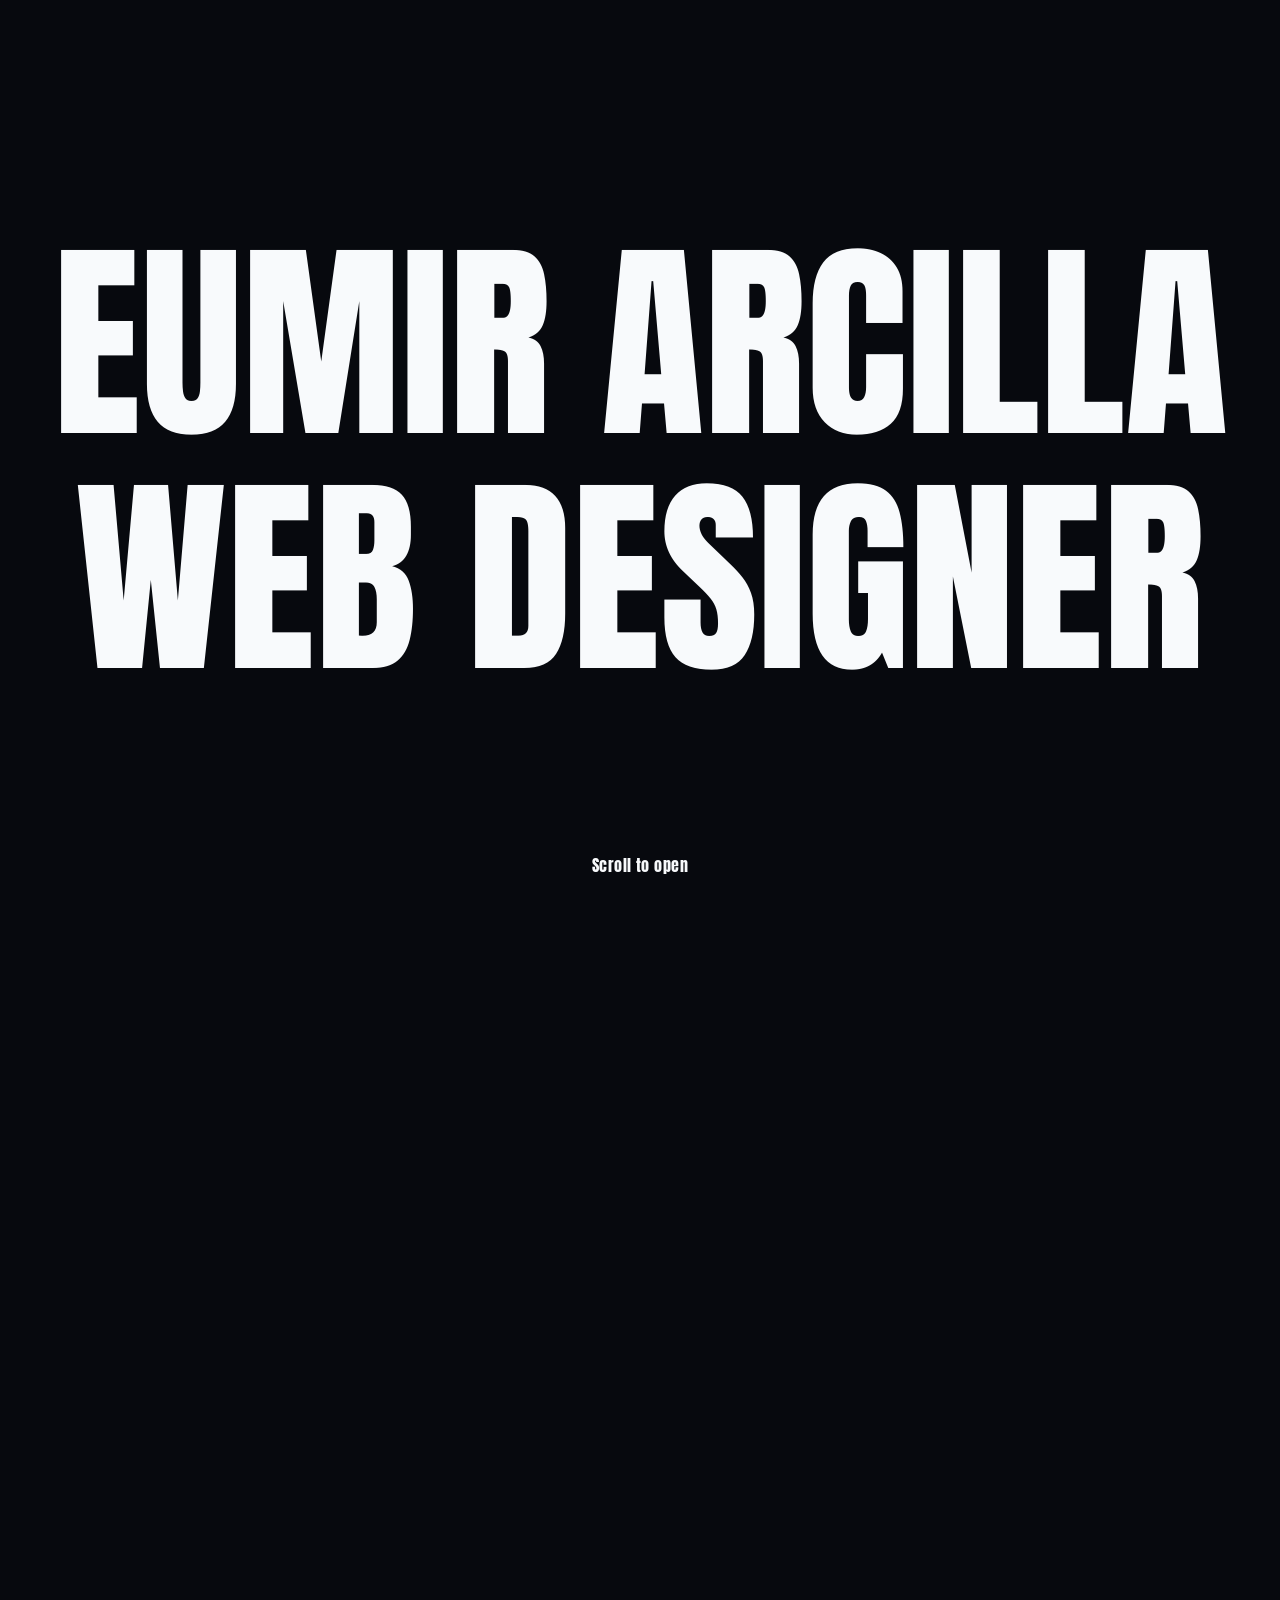
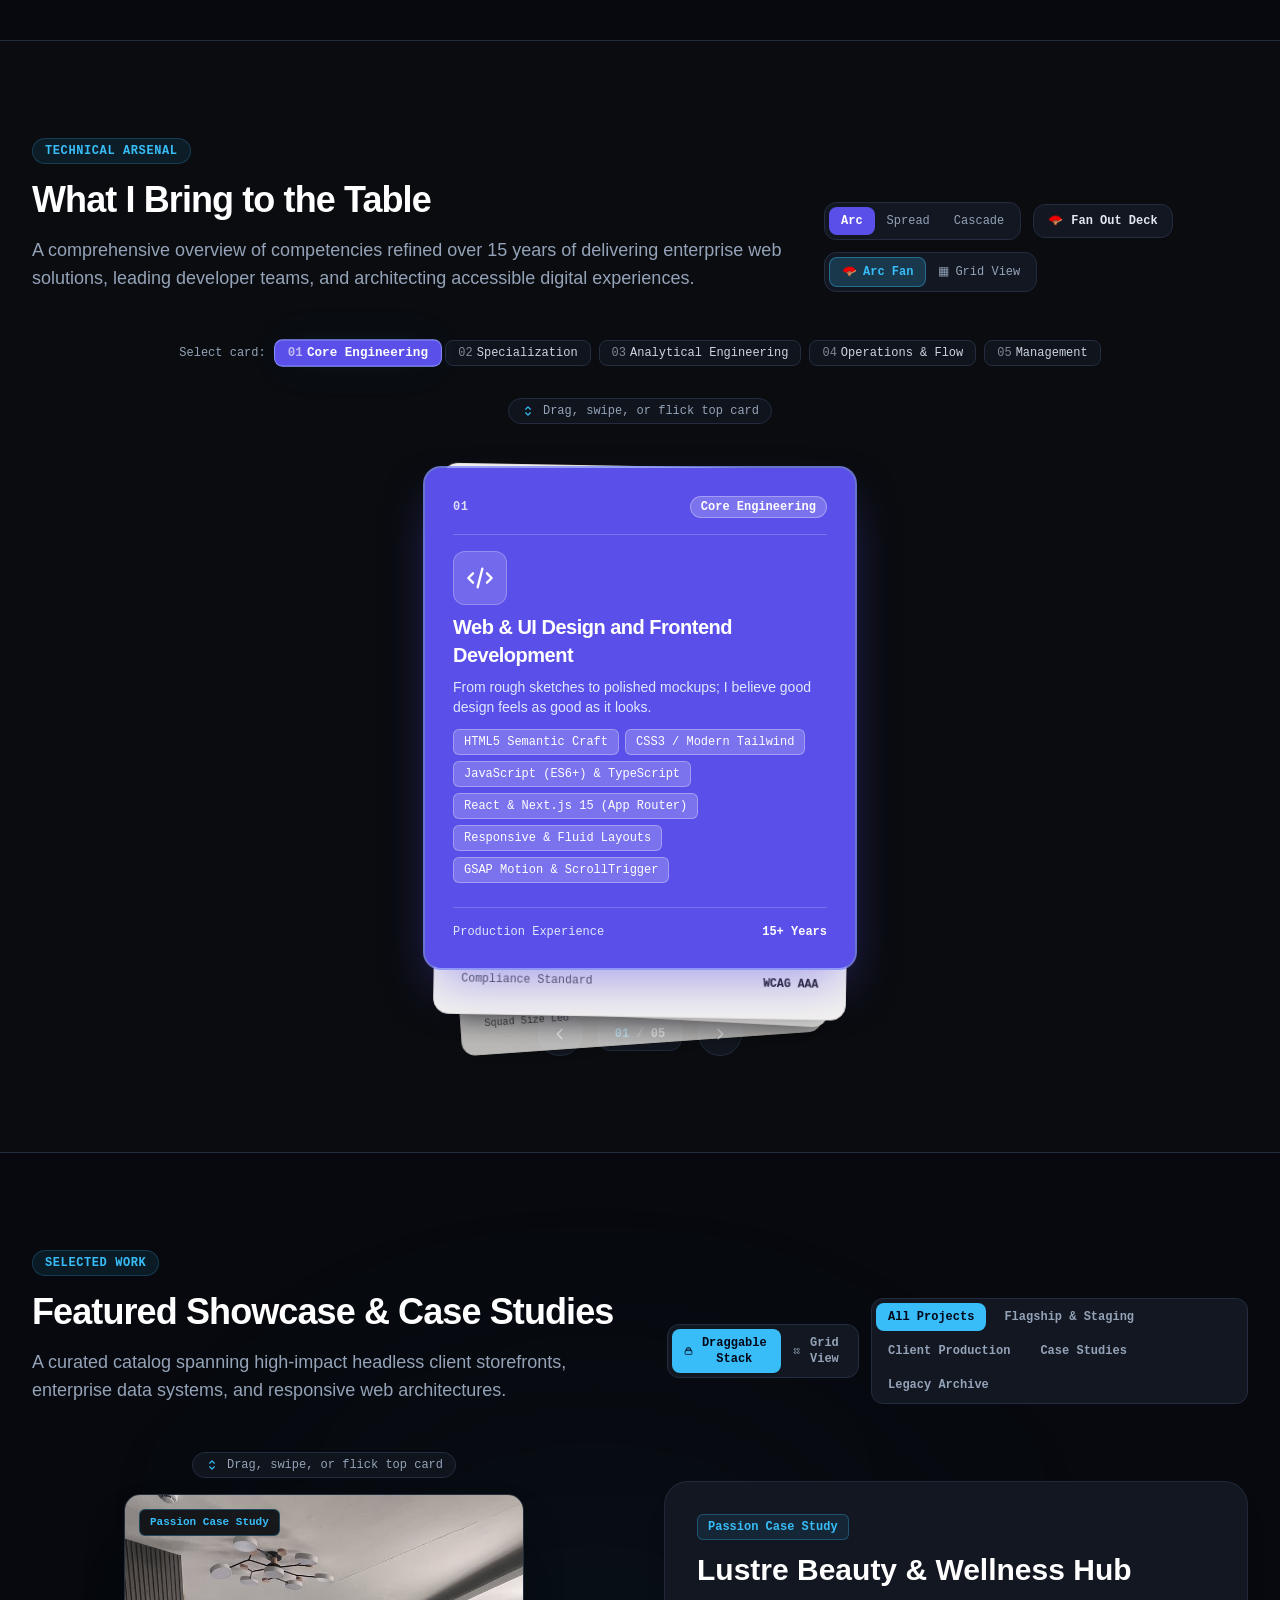
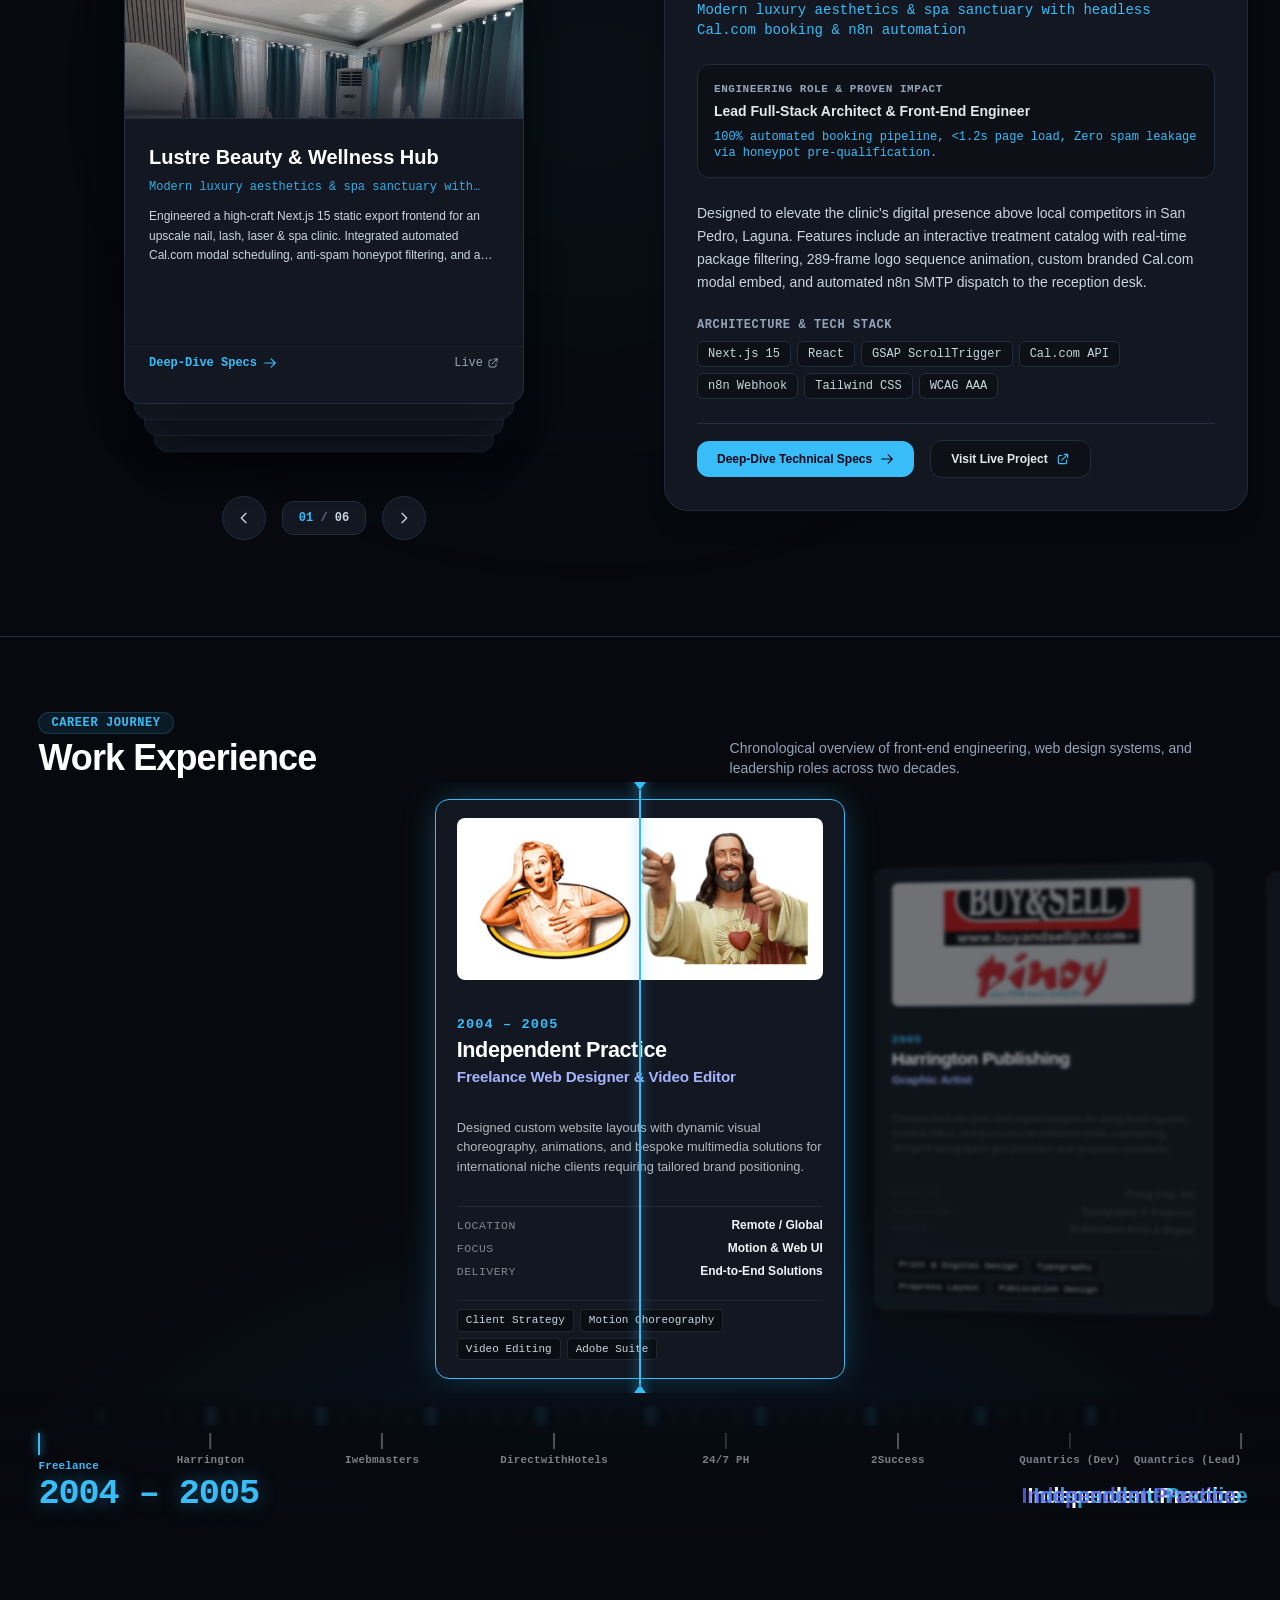
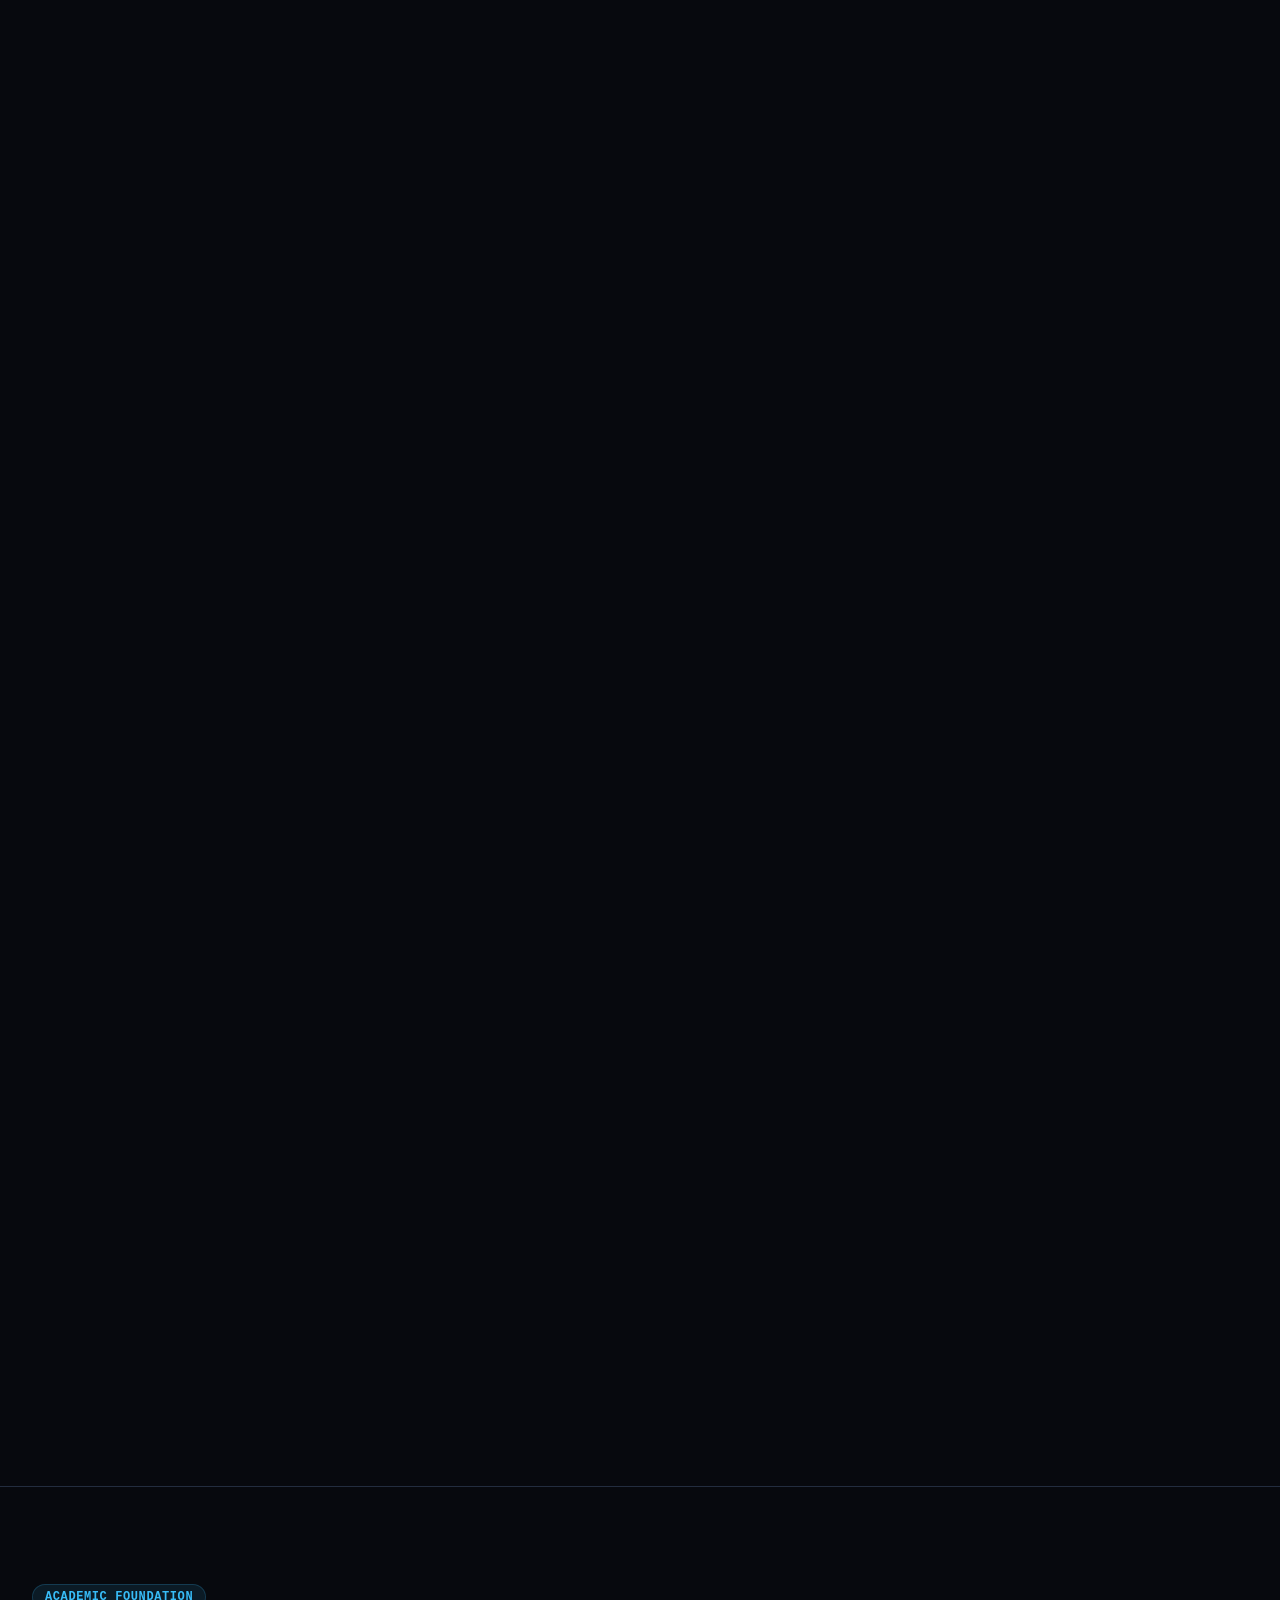
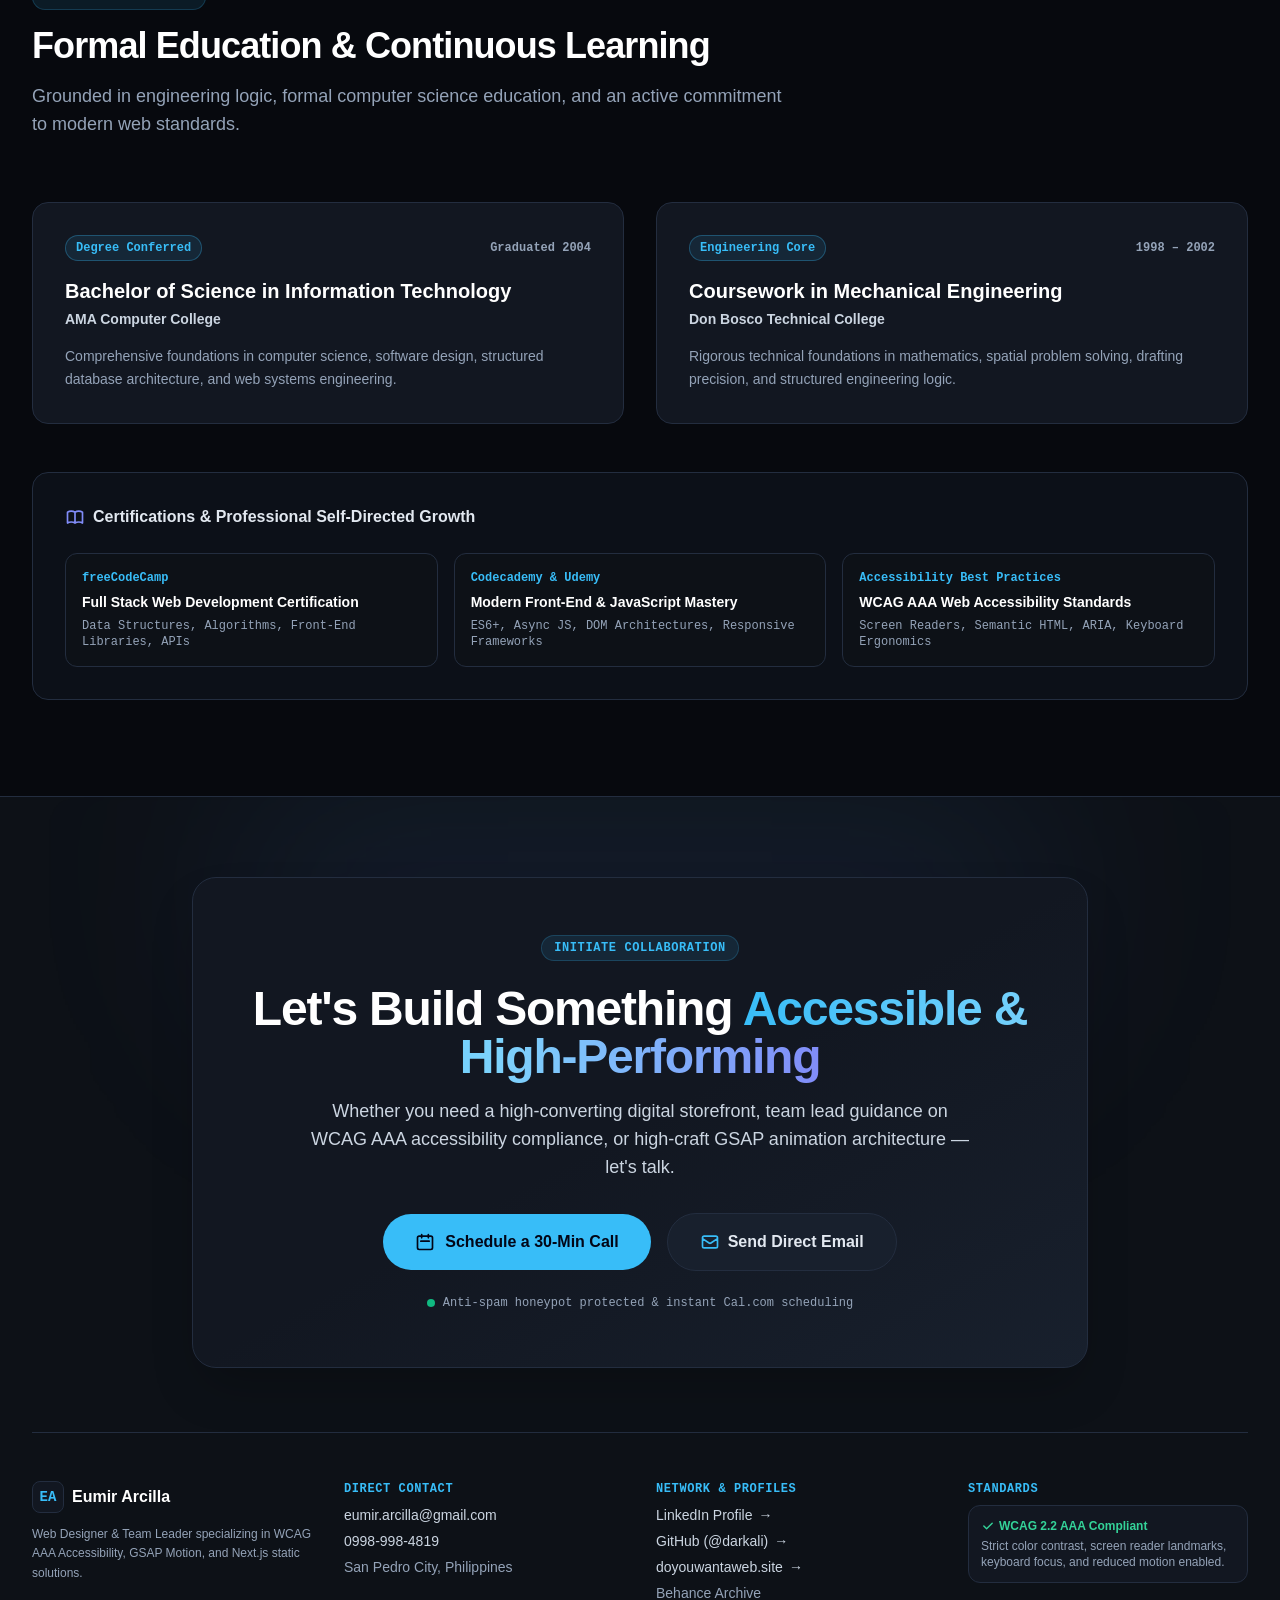
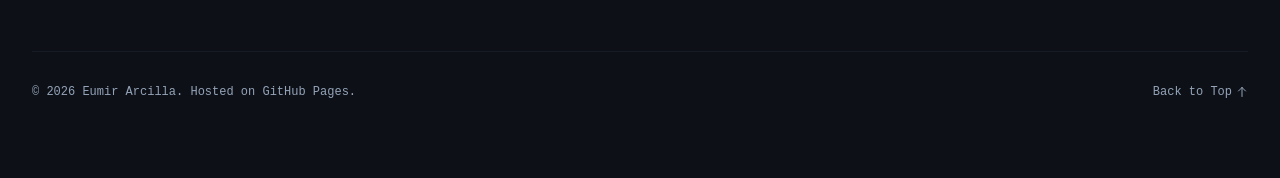
==== commit e65fcd15: "Fix: Measure invariant base text metrics to prevent hero headline horizontal overflow on desktop" ====
--- a/index.html
+++ b/index.html
@@ -1,4 +1,4 @@
-<!DOCTYPE html><!--jNSWlh55JHajNjqRj6sl5--><html lang="en" class="dark scroll-smooth has-js __variable_e5ff8b"><head><meta charSet="utf-8"/><meta name="viewport" content="width=device-width, initial-scale=1, viewport-fit=cover"/><link rel="stylesheet" href="/_next/static/css/cd8807d0141e8ae2.css" data-precedence="next"/><link rel="preload" as="script" fetchPriority="low" href="/_next/static/chunks/webpack-ecedd46ea70c2d52.js"/><script src="/_next/static/chunks/4bd1b696-c023c6e3521b1417.js" async=""></script><script src="/_next/static/chunks/255-0e5ac6cd71b0e266.js" async=""></script><script src="/_next/static/chunks/main-app-c4c82fe445e689ec.js" async=""></script><script src="/_next/static/chunks/c15bf2b0-23b96f27db3d4449.js" async=""></script><script src="/_next/static/chunks/674-6855b64ee899c7fb.js" async=""></script><script src="/_next/static/chunks/app/layout-38dcf98449badc23.js" async=""></script><script src="/_next/static/chunks/94-ec327ff38d811812.js" async=""></script><script src="/_next/static/chunks/app/page-21972e0edf82cbf0.js" async=""></script><link rel="icon" href="./assets/favicon.svg" type="image/svg+xml"/><meta name="theme-color" content="#07090e"/><title>Eumir Arcilla | Senior Front-End Developer &amp; Team Lead</title><meta name="description" content="Seasoned Web Developer &amp; Team Lead with over 15 years of expertise in front-end development, WCAG AAA web accessibility compliance, and high-performance modern web architecture."/><link rel="author" href="https://darkali.github.io"/><meta name="author" content="Eumir Arcilla"/><meta name="creator" content="Eumir Arcilla"/><link rel="canonical" href="https://darkali.github.io/"/><meta property="og:title" content="Eumir Arcilla | Senior Front-End Developer &amp; Team Lead"/><meta property="og:description" content="Crafting digital storefronts that captivate your audience and operational systems that keep you scaling. Specializing in Front-End Architecture, WCAG AAA Compliance, and GSAP Motion Engineering."/><meta property="og:url" content="https://darkali.github.io/"/><meta property="og:site_name" content="Eumir Arcilla Portfolio"/><meta property="og:locale" content="en_PH"/><meta property="og:type" content="website"/><meta name="twitter:card" content="summary"/><meta name="twitter:title" content="Eumir Arcilla | Senior Front-End Developer &amp; Team Lead"/><meta name="twitter:description" content="Crafting digital storefronts that captivate your audience and operational systems that keep you scaling. Specializing in Front-End Architecture, WCAG AAA Compliance, and GSAP Motion Engineering."/><script type="text/javascript">
+<!DOCTYPE html><!--VnqjYU2l13H2RrNCpUZaN--><html lang="en" class="dark scroll-smooth has-js __variable_e5ff8b"><head><meta charSet="utf-8"/><meta name="viewport" content="width=device-width, initial-scale=1, viewport-fit=cover"/><link rel="stylesheet" href="/_next/static/css/b24562c1b4c2bc3f.css" data-precedence="next"/><link rel="preload" as="script" fetchPriority="low" href="/_next/static/chunks/webpack-ecedd46ea70c2d52.js"/><script src="/_next/static/chunks/4bd1b696-c023c6e3521b1417.js" async=""></script><script src="/_next/static/chunks/255-0e5ac6cd71b0e266.js" async=""></script><script src="/_next/static/chunks/main-app-c4c82fe445e689ec.js" async=""></script><script src="/_next/static/chunks/c15bf2b0-23b96f27db3d4449.js" async=""></script><script src="/_next/static/chunks/674-6855b64ee899c7fb.js" async=""></script><script src="/_next/static/chunks/app/layout-38dcf98449badc23.js" async=""></script><script src="/_next/static/chunks/94-ec327ff38d811812.js" async=""></script><script src="/_next/static/chunks/app/page-4d4c20caeb2192fd.js" async=""></script><link rel="icon" href="./assets/favicon.svg" type="image/svg+xml"/><meta name="theme-color" content="#07090e"/><title>Eumir Arcilla | Senior Front-End Developer &amp; Team Lead</title><meta name="description" content="Seasoned Web Developer &amp; Team Lead with over 15 years of expertise in front-end development, WCAG AAA web accessibility compliance, and high-performance modern web architecture."/><link rel="author" href="https://darkali.github.io"/><meta name="author" content="Eumir Arcilla"/><meta name="creator" content="Eumir Arcilla"/><link rel="canonical" href="https://darkali.github.io/"/><meta property="og:title" content="Eumir Arcilla | Senior Front-End Developer &amp; Team Lead"/><meta property="og:description" content="Crafting digital storefronts that captivate your audience and operational systems that keep you scaling. Specializing in Front-End Architecture, WCAG AAA Compliance, and GSAP Motion Engineering."/><meta property="og:url" content="https://darkali.github.io/"/><meta property="og:site_name" content="Eumir Arcilla Portfolio"/><meta property="og:locale" content="en_PH"/><meta property="og:type" content="website"/><meta name="twitter:card" content="summary"/><meta name="twitter:title" content="Eumir Arcilla | Senior Front-End Developer &amp; Team Lead"/><meta name="twitter:description" content="Crafting digital storefronts that captivate your audience and operational systems that keep you scaling. Specializing in Front-End Architecture, WCAG AAA Compliance, and GSAP Motion Engineering."/><script type="text/javascript">
   (function (C, A, L) { 
     let p = function (a, ar) { a.q.push(ar); }; 
     let d = C.document; 
@@ -44,4 +44,4 @@
     hideEventTypeDetails: false,
     layout: "month_view"
   });
-</script><script src="/_next/static/chunks/polyfills-42372ed130431b0a.js" noModule=""></script></head><body class="bg-canvas text-slate-100 antialiased selection:bg-brand-cyan selection:text-slate-950"><div hidden=""><!--$--><!--/$--></div><a href="#main-content" class="skip-to-content">Skip to main content</a><header class="fixed top-0 left-0 right-0 z-50 transition-all duration-500 ease-in-out bg-canvas/90 backdrop-blur-md border-b border-canvas-border/60 -translate-y-full opacity-0 pointer-events-none"><div class="sr-only opacity-0 pointer-events-none h-0 w-0 overflow-hidden" aria-hidden="true"><label for="hp_navbar_field">Do not fill this field</label><input id="hp_navbar_field" type="text" tabindex="-1" aria-hidden="true" autoComplete="off" name="website_verify"/></div><nav aria-label="Main Navigation" class="max-w-7xl mx-auto px-4 sm:px-6 lg:px-8 h-20 flex items-center justify-between"><a href="#hero" class="flex items-center gap-3 group focus:outline-none" aria-label="Eumir Arcilla — Back to top"><div class="w-10 h-10 rounded-xl bg-canvas-card border border-canvas-border flex items-center justify-center text-brand-cyan font-mono font-bold text-lg group-hover:border-brand-cyan/80 group-hover:shadow-glow transition-all">EA</div><div class="flex flex-col"><span class="font-bold tracking-tight text-slate-100 group-hover:text-brand-cyan transition-colors text-base sm:text-lg">Eumir Arcilla</span><span class="text-xs text-slate-400 font-mono tracking-wide">Web Designer</span></div></a><div class="hidden md:flex items-center gap-8"><a href="#hero" class="text-sm font-medium text-slate-300 hover:text-brand-cyan transition-colors py-2 focus:outline-none">About</a><a href="#skills" class="text-sm font-medium text-slate-300 hover:text-brand-cyan transition-colors py-2 focus:outline-none">Skills</a><a href="#projects" class="text-sm font-medium text-slate-300 hover:text-brand-cyan transition-colors py-2 focus:outline-none">Projects</a><a href="#experience" class="text-sm font-medium text-slate-300 hover:text-brand-cyan transition-colors py-2 focus:outline-none">Experience</a><a href="#education" class="text-sm font-medium text-slate-300 hover:text-brand-cyan transition-colors py-2 focus:outline-none">Education</a><button type="button" data-cal-link="eumir-arcilla/quick-call" data-cal-namespace="quick-call" data-cal-config="{&quot;layout&quot;:&quot;month_view&quot;}" class="inline-flex items-center justify-center gap-2 px-5 py-2.5 rounded-full bg-brand-cyan text-slate-950 font-semibold text-sm hover:bg-sky-300 hover:shadow-glow active:scale-95 transition-all focus:outline-none"><span class="w-2 h-2 rounded-full bg-emerald-700 animate-pulse"></span><span>Book a Quick Call</span></button></div><div class="flex items-center md:hidden"><button type="button" aria-expanded="false" aria-label="Toggle Navigation" class="p-2.5 rounded-xl bg-canvas-card border border-canvas-border text-slate-300 hover:text-brand-cyan focus:outline-none"><svg class="w-6 h-6" fill="none" stroke="currentColor" viewBox="0 0 24 24"><path stroke-linecap="round" stroke-linejoin="round" stroke-width="2" d="M4 6h16M4 12h16M4 18h16"></path></svg></button></div></nav></header><main id="main-content" class="w-full overflow-x-clip"><section id="hero" aria-label="Introduction &amp; Overview" class="lsr" data-lsr-distance="260" data-lsr-scrub="0.6" data-lsr-start="4" data-lsr-focus="0.5"><div class="sr-only opacity-0 pointer-events-none h-0 w-0 overflow-hidden" aria-hidden="true"><label for="hp_hero_verify">Leave this field empty</label><input id="hp_hero_verify" type="text" tabindex="-1" aria-hidden="true" autoComplete="off" name="company_url_hp" value=""/></div><canvas class="lsr-bloom" width="24" height="3" aria-hidden="true"></canvas><div class="lsr-window pointer-events-none" data-gsap="hero-visual"><video class="lsr-media pointer-events-none" src="./assets/hero-bg.mp4" autoPlay="" muted="" loop="" playsInline="" preload="auto" aria-label="Cars driving across desert at sunset"></video></div><div class="lsr-scrim pointer-events-none" aria-hidden="true"></div><h1 class="lsr-headline" data-gsap="main-headline"><span class="lsr-line lsr-line--top"><span class="lsr-word">Eumir</span> <span class="lsr-word">Arcilla</span></span><span class="lsr-line lsr-line--bottom"><span class="lsr-word">Web</span> <span class="lsr-word">Designer</span></span></h1><p class="lsr-cue" aria-hidden="true">Scroll to open</p><div class="lsr-payoff"><h2 class="lsr-payoff__heading" data-gsap="subtitle">A Web Designer based in the Philippines.</h2><p class="lsr-payoff__body">I’ve been crafting things for the web for over 15 years. I love beautiful interfaces just as much as clean, functional code — and I’ve got a soft spot for enforcing uncompromising WCAG AAA accessibility standards. Design. Code. Heart. That’s how I build. Let me help you tell your story through designing with purpose and intention.</p><div class="lsr-payoff__ctas pt-2 flex flex-wrap items-center gap-3.5"><button type="button" data-gsap="booking-cta" data-cal-link="eumir-arcilla/quick-call" data-cal-namespace="quick-call" data-cal-config="{&quot;layout&quot;:&quot;month_view&quot;}" class="inline-flex items-center justify-center gap-2 px-6 py-3 rounded-full bg-brand-cyan text-slate-950 font-bold text-sm sm:text-base hover:bg-sky-300 hover:shadow-glow active:scale-95 transition-all focus:outline-none"><svg class="w-4 h-4" fill="none" stroke="currentColor" viewBox="0 0 24 24"><path stroke-linecap="round" stroke-linejoin="round" stroke-width="2" d="M8 7V3m8 4V3m-9 8h10M5 21h14a2 2 0 002-2V7a2 2 0 00-2-2H5a2 2 0 00-2 2v12a2 2 0 002 2z"></path></svg><span>Book a Quick Call</span></button><a href="#projects" data-gsap="booking-cta" class="inline-flex items-center justify-center gap-2 px-5 py-3 rounded-full bg-canvas-card/90 border border-canvas-border hover:border-brand-cyan/60 text-slate-200 hover:text-white font-semibold text-sm sm:text-base transition-all focus:outline-none backdrop-blur-md"><span>Explore Selected Work</span><svg class="w-4 h-4 text-brand-cyan" fill="none" stroke="currentColor" viewBox="0 0 24 24"><path stroke-linecap="round" stroke-linejoin="round" stroke-width="2" d="M19 14l-7 7m0 0l-7-7m7 7V3"></path></svg></a></div></div></section><section id="skills" aria-label="Technical Skills and Core Competencies" class="py-24 bg-[#0a0c10] border-t border-canvas-border relative overflow-x-clip"><div class="max-w-7xl mx-auto px-4 sm:px-6 lg:px-8"><div class="flex flex-col md:flex-row md:items-end justify-between mb-12 gap-6"><div class="max-w-3xl space-y-4"><div class="inline-flex items-center gap-2 px-3 py-1 rounded-full bg-brand-cyan/10 border border-brand-cyan/20 text-xs font-mono font-bold text-brand-cyan uppercase tracking-wider">Technical Arsenal</div><h2 class="text-3xl sm:text-4xl font-extrabold tracking-tight text-white">What I Bring to the Table</h2><p class="text-slate-400 text-base sm:text-lg leading-relaxed">A comprehensive overview of competencies refined over 15 years of delivering enterprise web solutions, leading developer teams, and architecting accessible digital experiences.</p></div><div class="flex flex-wrap items-center gap-3"><div class="hidden md:flex items-center gap-3"><div class="inline-flex items-center p-1 rounded-xl bg-canvas-card border border-canvas-border text-xs font-mono" role="group" aria-label="Fan Shape Controls"><button type="button" data-fan-mode-control="arc" aria-pressed="true" class="px-3 py-1.5 rounded-lg transition-all bg-[#5b4fe9] text-white font-bold shadow-sm">Arc</button><button type="button" data-fan-mode-control="spread" aria-pressed="false" class="px-3 py-1.5 rounded-lg transition-all text-slate-400 hover:text-slate-200">Spread</button><button type="button" data-fan-mode-control="cascade" aria-pressed="false" class="px-3 py-1.5 rounded-lg transition-all text-slate-400 hover:text-slate-200">Cascade</button></div><button type="button" data-fan-toggle="true" aria-pressed="false" class="inline-flex items-center gap-2 px-3.5 py-2 rounded-xl text-xs font-mono font-semibold bg-canvas-card border border-canvas-border hover:border-slate-500 text-slate-200 hover:text-white transition-all shadow-sm active:scale-95"><span>🪭</span><span data-fan-toggle-label="true">Fan Out Deck</span></button></div><div class="inline-flex items-center p-1 rounded-xl bg-canvas-card border border-canvas-border text-xs font-mono"><button type="button" aria-pressed="true" class="px-3 py-1.5 rounded-lg transition-all flex items-center gap-1.5 bg-brand-cyan/20 text-brand-cyan font-bold border border-brand-cyan/40 shadow-sm"><span>🪭</span><span>Arc Fan</span></button><button type="button" aria-pressed="false" class="px-3 py-1.5 rounded-lg transition-all flex items-center gap-1.5 text-slate-400 hover:text-slate-200"><span>▦</span><span>Grid View</span></button></div></div></div><div class="flex flex-wrap items-center justify-center gap-2 mb-8" aria-label="Direct Card Quick Selectors"><span class="text-xs font-mono text-slate-400 mr-1 hidden sm:inline">Select card:</span><button type="button" class="px-3 py-1 rounded-lg text-xs font-mono transition-all border bg-canvas-card/80 text-slate-300 border-canvas-border hover:border-slate-500 hover:text-white"><span class="opacity-60 mr-1">0<!-- -->1</span>Core Engineering</button><button type="button" class="px-3 py-1 rounded-lg text-xs font-mono transition-all border bg-canvas-card/80 text-slate-300 border-canvas-border hover:border-slate-500 hover:text-white"><span class="opacity-60 mr-1">0<!-- -->2</span>Specialization</button><button type="button" class="px-3 py-1 rounded-lg text-xs font-mono transition-all border bg-canvas-card/80 text-slate-300 border-canvas-border hover:border-slate-500 hover:text-white"><span class="opacity-60 mr-1">0<!-- -->3</span>Analytical Engineering</button><button type="button" class="px-3 py-1 rounded-lg text-xs font-mono transition-all border bg-canvas-card/80 text-slate-300 border-canvas-border hover:border-slate-500 hover:text-white"><span class="opacity-60 mr-1">0<!-- -->4</span>Operations &amp; Flow</button><button type="button" class="px-3 py-1 rounded-lg text-xs font-mono transition-all border bg-canvas-card/80 text-slate-300 border-canvas-border hover:border-slate-500 hover:text-white"><span class="opacity-60 mr-1">0<!-- -->5</span>Management</button></div><div class="elastic-stack relative w-full min-h-[590px] sm:min-h-[660px] flex items-center justify-center py-8 select-none overflow-visible" data-elastic-hover="true" data-fan-mode="arc" role="region" aria-label="Interactive Technical Skills Arc Deck" tabindex="0"><div data-elastic-card="true" data-skill-id="web-frontend" tabindex="0" role="button" aria-label="Web &amp; UI Design and Frontend Development — Core Engineering" aria-pressed="false" style="transform-origin:center bottom;z-index:20;touch-action:auto" class="elastic-card absolute w-[285px] xs:w-[310px] sm:w-[380px] md:w-[410px] lg:w-[430px] max-w-[82vw] rounded-2xl transition-colors duration-300 p-6 sm:p-7 flex flex-col justify-between focus:outline-none cursor-pointer bg-[#f4f3ef] text-neutral-900 border border-[#e2e0d8] shadow-[0_12px_32px_-8px_rgba(0,0,0,0.38)] hover:border-neutral-400"><div><div class="flex items-center justify-between"><span class="font-mono text-xs font-bold tracking-wider text-neutral-500">0<!-- -->1</span><span class="text-xs font-mono font-semibold px-2.5 py-0.5 rounded-full border bg-black/5 text-neutral-700 border-neutral-300">Core Engineering</span></div><div class="h-px w-full my-4 bg-neutral-300/80"></div><div class="my-2"><div class="p-3 rounded-xl border inline-flex items-center justify-center transition-transform group-hover:scale-105 flex-shrink-0 bg-black/[0.04] border-neutral-300 text-neutral-900 [&amp;_svg]:text-neutral-900"><svg class="w-7 h-7" fill="none" stroke="currentColor" viewBox="0 0 24 24"><path stroke-linecap="round" stroke-linejoin="round" stroke-width="2" d="M10 20l4-16m4 4l4 4-4 4M6 16l-4-4 4-4"></path></svg></div></div><div class="mt-2"><h3 class="text-lg sm:text-xl font-bold tracking-tight leading-snug text-neutral-900">Web &amp; UI Design and Frontend Development</h3><p class="mt-2 text-xs sm:text-sm leading-relaxed text-neutral-600">From rough sketches to polished mockups; I believe good design feels as good as it looks.</p></div><div class="pt-3 flex flex-wrap gap-1.5"><span class="text-xs font-mono px-2.5 py-1 rounded-md border bg-neutral-200/90 text-neutral-800 border-neutral-300/80">HTML5 Semantic Craft</span><span class="text-xs font-mono px-2.5 py-1 rounded-md border bg-neutral-200/90 text-neutral-800 border-neutral-300/80">CSS3 / Modern Tailwind</span><span class="text-xs font-mono px-2.5 py-1 rounded-md border bg-neutral-200/90 text-neutral-800 border-neutral-300/80">JavaScript (ES6+) &amp; TypeScript</span><span class="text-xs font-mono px-2.5 py-1 rounded-md border bg-neutral-200/90 text-neutral-800 border-neutral-300/80">React &amp; Next.js 15 (App Router)</span><span class="text-xs font-mono px-2.5 py-1 rounded-md border bg-neutral-200/90 text-neutral-800 border-neutral-300/80">Responsive &amp; Fluid Layouts</span><span class="text-xs font-mono px-2.5 py-1 rounded-md border bg-neutral-200/90 text-neutral-800 border-neutral-300/80">GSAP Motion &amp; ScrollTrigger</span></div></div><div class="mt-6 pt-4 border-t flex items-center justify-between text-xs font-mono border-neutral-300/80 text-neutral-600"><span>Production Experience</span><span class="font-bold text-neutral-900">15+ Years</span></div></div><div data-elastic-card="true" data-skill-id="wcag-accessibility" tabindex="0" role="button" aria-label="Web Accessibility (WCAG AAA) Compliance — Specialization" aria-pressed="false" style="transform-origin:center bottom;z-index:21;touch-action:auto" class="elastic-card absolute w-[285px] xs:w-[310px] sm:w-[380px] md:w-[410px] lg:w-[430px] max-w-[82vw] rounded-2xl transition-colors duration-300 p-6 sm:p-7 flex flex-col justify-between focus:outline-none cursor-pointer bg-[#f4f3ef] text-neutral-900 border border-[#e2e0d8] shadow-[0_12px_32px_-8px_rgba(0,0,0,0.38)] hover:border-neutral-400"><div><div class="flex items-center justify-between"><span class="font-mono text-xs font-bold tracking-wider text-neutral-500">0<!-- -->2</span><span class="text-xs font-mono font-semibold px-2.5 py-0.5 rounded-full border bg-black/5 text-neutral-700 border-neutral-300">Specialization</span></div><div class="h-px w-full my-4 bg-neutral-300/80"></div><div class="my-2"><div class="p-3 rounded-xl border inline-flex items-center justify-center transition-transform group-hover:scale-105 flex-shrink-0 bg-black/[0.04] border-neutral-300 text-neutral-900 [&amp;_svg]:text-neutral-900"><svg class="w-7 h-7" fill="none" stroke="currentColor" viewBox="0 0 24 24"><path stroke-linecap="round" stroke-linejoin="round" stroke-width="2" d="M9 12l2 2 4-4m5.618-4.016A11.955 11.955 0 0112 2.944a11.955 11.955 0 01-8.618 3.04A12.02 12.02 0 003 9c0 5.591 3.824 10.29 9 11.622 5.176-1.332 9-6.03 9-11.622 0-1.042-.133-2.052-.382-3.016z"></path></svg></div></div><div class="mt-2"><h3 class="text-lg sm:text-xl font-bold tracking-tight leading-snug text-neutral-900">Web Accessibility (WCAG AAA) Compliance</h3><p class="mt-2 text-xs sm:text-sm leading-relaxed text-neutral-600">Uncompromising advocacy and execution for accessible web experiences, ensuring full WCAG 2.1/2.2 Level AAA compliance, ARIA landmark semantics, and assistive technology optimization.</p></div><div class="pt-3 flex flex-wrap gap-1.5"><span class="text-xs font-mono px-2.5 py-1 rounded-md border bg-neutral-200/90 text-neutral-800 border-neutral-300/80">WCAG AAA Strict Compliance</span><span class="text-xs font-mono px-2.5 py-1 rounded-md border bg-neutral-200/90 text-neutral-800 border-neutral-300/80">Semantic Landmark Architecture</span><span class="text-xs font-mono px-2.5 py-1 rounded-md border bg-neutral-200/90 text-neutral-800 border-neutral-300/80">Screen-Reader (NVDA/JAWS/VoiceOver) Audits</span><span class="text-xs font-mono px-2.5 py-1 rounded-md border bg-neutral-200/90 text-neutral-800 border-neutral-300/80">Full Keyboard Navigation &amp; Focus Rings</span><span class="text-xs font-mono px-2.5 py-1 rounded-md border bg-neutral-200/90 text-neutral-800 border-neutral-300/80">Color Contrast 7:1+ Ratios</span><span class="text-xs font-mono px-2.5 py-1 rounded-md border bg-neutral-200/90 text-neutral-800 border-neutral-300/80">Reduced Motion Alternatives</span></div></div><div class="mt-6 pt-4 border-t flex items-center justify-between text-xs font-mono border-neutral-300/80 text-neutral-600"><span>Compliance Standard</span><span class="font-bold text-neutral-900">WCAG AAA</span></div></div><div data-elastic-card="true" data-skill-id="data-visualization" tabindex="0" role="button" aria-label="Data Visualization &amp; Analysis — Analytical Engineering" aria-pressed="false" style="transform-origin:center bottom;z-index:22;touch-action:auto" class="elastic-card absolute w-[285px] xs:w-[310px] sm:w-[380px] md:w-[410px] lg:w-[430px] max-w-[82vw] rounded-2xl transition-colors duration-300 p-6 sm:p-7 flex flex-col justify-between focus:outline-none cursor-pointer bg-[#f4f3ef] text-neutral-900 border border-[#e2e0d8] shadow-[0_12px_32px_-8px_rgba(0,0,0,0.38)] hover:border-neutral-400"><div><div class="flex items-center justify-between"><span class="font-mono text-xs font-bold tracking-wider text-neutral-500">0<!-- -->3</span><span class="text-xs font-mono font-semibold px-2.5 py-0.5 rounded-full border bg-black/5 text-neutral-700 border-neutral-300">Analytical Engineering</span></div><div class="h-px w-full my-4 bg-neutral-300/80"></div><div class="my-2"><div class="p-3 rounded-xl border inline-flex items-center justify-center transition-transform group-hover:scale-105 flex-shrink-0 bg-black/[0.04] border-neutral-300 text-neutral-900 [&amp;_svg]:text-neutral-900"><svg class="w-7 h-7" fill="none" stroke="currentColor" viewBox="0 0 24 24"><path stroke-linecap="round" stroke-linejoin="round" stroke-width="2" d="M9 19v-6a2 2 0 00-2-2H5a2 2 0 00-2 2v6a2 2 0 002 2h2a2 2 0 002-2zm0 0V9a2 2 0 012-2h2a2 2 0 012 2v10m-6 0a2 2 0 002 2h2a2 2 0 002-2m0 0V5a2 2 0 012-2h2a2 2 0 012 2v14a2 2 0 01-2 2h-2a2 2 0 01-2-2z"></path></svg></div></div><div class="mt-2"><h3 class="text-lg sm:text-xl font-bold tracking-tight leading-snug text-neutral-900">Data Visualization &amp; Analysis</h3><p class="mt-2 text-xs sm:text-sm leading-relaxed text-neutral-600">Taking raw information and making it understandable, useful, and even beautiful.</p></div><div class="pt-3 flex flex-wrap gap-1.5"><span class="text-xs font-mono px-2.5 py-1 rounded-md border bg-neutral-200/90 text-neutral-800 border-neutral-300/80">Interactive Dashboards</span><span class="text-xs font-mono px-2.5 py-1 rounded-md border bg-neutral-200/90 text-neutral-800 border-neutral-300/80">Enterprise HR Feedback Systems</span><span class="text-xs font-mono px-2.5 py-1 rounded-md border bg-neutral-200/90 text-neutral-800 border-neutral-300/80">Data-Driven Reporting UI</span><span class="text-xs font-mono px-2.5 py-1 rounded-md border bg-neutral-200/90 text-neutral-800 border-neutral-300/80">Analytical Filtering &amp; State</span><span class="text-xs font-mono px-2.5 py-1 rounded-md border bg-neutral-200/90 text-neutral-800 border-neutral-300/80">Visual Charting &amp; Graph Engines</span><span class="text-xs font-mono px-2.5 py-1 rounded-md border bg-neutral-200/90 text-neutral-800 border-neutral-300/80">Metric KPIs &amp; Executive Overviews</span></div></div><div class="mt-6 pt-4 border-t flex items-center justify-between text-xs font-mono border-neutral-300/80 text-neutral-600"><span>Efficiency Boost</span><span class="font-bold text-neutral-900">40%+ Speed</span></div></div><div data-elastic-card="true" data-skill-id="process-tooling" tabindex="0" role="button" aria-label="Process Improvement &amp; Modern Tooling — Operations &amp; Flow" aria-pressed="false" style="transform-origin:center bottom;z-index:21;touch-action:auto" class="elastic-card absolute w-[285px] xs:w-[310px] sm:w-[380px] md:w-[410px] lg:w-[430px] max-w-[82vw] rounded-2xl transition-colors duration-300 p-6 sm:p-7 flex flex-col justify-between focus:outline-none cursor-pointer bg-[#f4f3ef] text-neutral-900 border border-[#e2e0d8] shadow-[0_12px_32px_-8px_rgba(0,0,0,0.38)] hover:border-neutral-400"><div><div class="flex items-center justify-between"><span class="font-mono text-xs font-bold tracking-wider text-neutral-500">0<!-- -->4</span><span class="text-xs font-mono font-semibold px-2.5 py-0.5 rounded-full border bg-black/5 text-neutral-700 border-neutral-300">Operations &amp; Flow</span></div><div class="h-px w-full my-4 bg-neutral-300/80"></div><div class="my-2"><div class="p-3 rounded-xl border inline-flex items-center justify-center transition-transform group-hover:scale-105 flex-shrink-0 bg-black/[0.04] border-neutral-300 text-neutral-900 [&amp;_svg]:text-neutral-900"><svg class="w-7 h-7" fill="none" stroke="currentColor" viewBox="0 0 24 24"><path stroke-linecap="round" stroke-linejoin="round" stroke-width="2" d="M13 10V3L4 14h7v7l9-11h-7z"></path></svg></div></div><div class="mt-2"><h3 class="text-lg sm:text-xl font-bold tracking-tight leading-snug text-neutral-900">Process Improvement &amp; Modern Tooling</h3><p class="mt-2 text-xs sm:text-sm leading-relaxed text-neutral-600">Engineering high-efficiency front-end workflows, code standards, CI/CD automated deployment, and agile delivery pipelines that eliminate bottlenecks.</p></div><div class="pt-3 flex flex-wrap gap-1.5"><span class="text-xs font-mono px-2.5 py-1 rounded-md border bg-neutral-200/90 text-neutral-800 border-neutral-300/80">Agile / Scrum Methodologies</span><span class="text-xs font-mono px-2.5 py-1 rounded-md border bg-neutral-200/90 text-neutral-800 border-neutral-300/80">Front-End Workflow Enhancement</span><span class="text-xs font-mono px-2.5 py-1 rounded-md border bg-neutral-200/90 text-neutral-800 border-neutral-300/80">CI/CD &amp; GitHub Pages Pipelines</span><span class="text-xs font-mono px-2.5 py-1 rounded-md border bg-neutral-200/90 text-neutral-800 border-neutral-300/80">Automated Playwright QA Auditing</span><span class="text-xs font-mono px-2.5 py-1 rounded-md border bg-neutral-200/90 text-neutral-800 border-neutral-300/80">Modular Component Libraries</span><span class="text-xs font-mono px-2.5 py-1 rounded-md border bg-neutral-200/90 text-neutral-800 border-neutral-300/80">Anti-Spam &amp; Webhook Pipelines</span></div></div><div class="mt-6 pt-4 border-t flex items-center justify-between text-xs font-mono border-neutral-300/80 text-neutral-600"><span>Deployment Cycle</span><span class="font-bold text-neutral-900">Instant Zero-Downtime</span></div></div><div data-elastic-card="true" data-skill-id="leadership-coaching" tabindex="0" role="button" aria-label="Team Leadership &amp; Engineering Coaching — Management" aria-pressed="false" style="transform-origin:center bottom;z-index:20;touch-action:auto" class="elastic-card absolute w-[285px] xs:w-[310px] sm:w-[380px] md:w-[410px] lg:w-[430px] max-w-[82vw] rounded-2xl transition-colors duration-300 p-6 sm:p-7 flex flex-col justify-between focus:outline-none cursor-pointer bg-[#f4f3ef] text-neutral-900 border border-[#e2e0d8] shadow-[0_12px_32px_-8px_rgba(0,0,0,0.38)] hover:border-neutral-400"><div><div class="flex items-center justify-between"><span class="font-mono text-xs font-bold tracking-wider text-neutral-500">0<!-- -->5</span><span class="text-xs font-mono font-semibold px-2.5 py-0.5 rounded-full border bg-black/5 text-neutral-700 border-neutral-300">Management</span></div><div class="h-px w-full my-4 bg-neutral-300/80"></div><div class="my-2"><div class="p-3 rounded-xl border inline-flex items-center justify-center transition-transform group-hover:scale-105 flex-shrink-0 bg-black/[0.04] border-neutral-300 text-neutral-900 [&amp;_svg]:text-neutral-900"><svg class="w-7 h-7" fill="none" stroke="currentColor" viewBox="0 0 24 24"><path stroke-linecap="round" stroke-linejoin="round" stroke-width="2" d="M17 20h5v-2a3 3 0 00-5.356-1.857M17 20H7m10 0v-2c0-.656-.126-1.283-.356-1.857M7 20H2v-2a3 3 0 015.356-1.857M7 20v-2c0-.656.126-1.283.356-1.857m0 0a5.002 5.002 0 019.288 0M15 7a3 3 0 11-6 0 3 3 0 016 0zm6 3a2 2 0 11-4 0 2 2 0 014 0zM7 10a2 2 0 11-4 0 2 2 0 014 0z"></path></svg></div></div><div class="mt-2"><h3 class="text-lg sm:text-xl font-bold tracking-tight leading-snug text-neutral-900">Team Leadership &amp; Engineering Coaching</h3><p class="mt-2 text-xs sm:text-sm leading-relaxed text-neutral-600">Empowering developer squads through empathetic mentorship, technical code reviews, cross-functional alignment with product owners, and constructive resolution.</p></div><div class="pt-3 flex flex-wrap gap-1.5"><span class="text-xs font-mono px-2.5 py-1 rounded-md border bg-neutral-200/90 text-neutral-800 border-neutral-300/80">Mentoring &amp; Coaching Junior/Mid Devs</span><span class="text-xs font-mono px-2.5 py-1 rounded-md border bg-neutral-200/90 text-neutral-800 border-neutral-300/80">Cross-Functional Team Alignment</span><span class="text-xs font-mono px-2.5 py-1 rounded-md border bg-neutral-200/90 text-neutral-800 border-neutral-300/80">Code Reviews &amp; Standards Enforcement</span><span class="text-xs font-mono px-2.5 py-1 rounded-md border bg-neutral-200/90 text-neutral-800 border-neutral-300/80">Conflict Resolution &amp; Team Morale</span><span class="text-xs font-mono px-2.5 py-1 rounded-md border bg-neutral-200/90 text-neutral-800 border-neutral-300/80">Sprint Planning &amp; Velocity Tracking</span><span class="text-xs font-mono px-2.5 py-1 rounded-md border bg-neutral-200/90 text-neutral-800 border-neutral-300/80">Stakeholder Communication</span></div></div><div class="mt-6 pt-4 border-t flex items-center justify-between text-xs font-mono border-neutral-300/80 text-neutral-600"><span>Squad Size Led</span><span class="font-bold text-neutral-900">Cross-Functional</span></div></div></div></div></section><section id="projects" aria-label="Selected Projects and Case Studies" class="py-24 bg-canvas border-t border-canvas-border relative overflow-hidden"><div class="absolute top-1/2 left-1/4 -translate-y-1/2 w-[550px] h-[450px] bg-brand-cyan/5 rounded-full blur-[140px] pointer-events-none" aria-hidden="true"></div><div class="max-w-7xl mx-auto px-4 sm:px-6 lg:px-8 relative z-10"><div class="flex flex-col md:flex-row md:items-end justify-between mb-12 gap-6"><div class="space-y-4 max-w-2xl"><div class="inline-flex items-center gap-2 px-3 py-1 rounded-full bg-brand-cyan/10 border border-brand-cyan/20 text-xs font-mono font-bold text-brand-cyan uppercase tracking-wider">Selected Work</div><h2 class="text-3xl sm:text-4xl font-extrabold tracking-tight text-white">Featured Showcase &amp; Case Studies</h2><p class="text-slate-400 text-base sm:text-lg">A curated catalog spanning high-impact headless client storefronts, enterprise data systems, and responsive web architectures.</p></div><div class="flex flex-col sm:flex-row sm:items-center gap-3"><div class="inline-flex items-center p-1 rounded-xl bg-canvas-card border border-canvas-border" role="group" aria-label="Projects view mode"><button type="button" aria-pressed="true" class="inline-flex items-center gap-1.5 px-3 py-1.5 rounded-lg text-xs font-mono font-semibold transition-all focus:outline-none bg-brand-cyan text-slate-950 shadow-sm"><svg class="w-3.5 h-3.5" fill="none" stroke="currentColor" viewBox="0 0 24 24"><path stroke-linecap="round" stroke-linejoin="round" stroke-width="2" d="M19 11H5m14 0a2 2 0 012 2v6a2 2 0 01-2 2H5a2 2 0 01-2-2v-6a2 2 0 012-2m14 0V9a2 2 0 00-2-2M5 11V9a2 2 0 012-2m0 0V5a2 2 0 012-2h6a2 2 0 012 2v2M7 7h10"></path></svg><span>Draggable Stack</span></button><button type="button" aria-pressed="false" class="inline-flex items-center gap-1.5 px-3 py-1.5 rounded-lg text-xs font-mono font-semibold transition-all focus:outline-none text-slate-400 hover:text-slate-200"><svg class="w-3.5 h-3.5" fill="none" stroke="currentColor" viewBox="0 0 24 24"><path stroke-linecap="round" stroke-linejoin="round" stroke-width="2" d="M4 6a2 2 0 012-2h2a2 2 0 012 2v2a2 2 0 01-2 2H6a2 2 0 01-2-2V6zM14 6a2 2 0 012-2h2a2 2 0 012 2v2a2 2 0 01-2 2h-2a2 2 0 01-2-2V6zM4 16a2 2 0 012-2h2a2 2 0 012 2v2a2 2 0 01-2 2H6a2 2 0 01-2-2v-2zM14 16a2 2 0 012-2h2a2 2 0 012 2v2a2 2 0 01-2 2h-2a2 2 0 01-2-2v-2z"></path></svg><span>Grid View</span></button></div><div role="tablist" aria-label="Filter projects by category" class="flex flex-wrap items-center gap-1.5 p-1 rounded-xl bg-canvas-card border border-canvas-border"><button role="tab" aria-selected="true" class="px-3 py-1.5 rounded-lg text-xs font-semibold font-mono transition-all focus:outline-none bg-brand-cyan text-slate-950 shadow-sm">All Projects</button><button role="tab" aria-selected="false" class="px-3 py-1.5 rounded-lg text-xs font-semibold font-mono transition-all focus:outline-none text-slate-400 hover:text-slate-200">Flagship &amp; Staging</button><button role="tab" aria-selected="false" class="px-3 py-1.5 rounded-lg text-xs font-semibold font-mono transition-all focus:outline-none text-slate-400 hover:text-slate-200">Client Production</button><button role="tab" aria-selected="false" class="px-3 py-1.5 rounded-lg text-xs font-semibold font-mono transition-all focus:outline-none text-slate-400 hover:text-slate-200">Case Studies</button><button role="tab" aria-selected="false" class="px-3 py-1.5 rounded-lg text-xs font-semibold font-mono transition-all focus:outline-none text-slate-400 hover:text-slate-200">Legacy Archive</button></div></div></div><div class="grid grid-cols-1 lg:grid-cols-12 gap-10 lg:gap-12 items-center"><div class="lg:col-span-6 flex flex-col items-center"><div class="mb-4 inline-flex items-center gap-2 px-3 py-1 rounded-full bg-canvas-card/80 border border-canvas-border text-xs font-mono text-slate-400"><svg class="w-3.5 h-3.5 text-brand-cyan animate-pulse" fill="none" stroke="currentColor" viewBox="0 0 24 24"><path stroke-linecap="round" stroke-linejoin="round" stroke-width="2" d="M8 9l4-4 4 4m0 6l-4 4-4-4"></path></svg><span>Drag, swipe, or flick top card</span></div><div class="card-stack relative w-full max-w-[340px] sm:max-w-[400px] h-[480px] sm:h-[510px]" style="perspective:1000px;margin-bottom:84px"><div data-stack-card="true" data-project-card="true" class="stack-card absolute inset-0 rounded-2xl bg-canvas-card border border-canvas-border overflow-hidden select-none shadow-2xl flex flex-col justify-between transition-colors duration-300 border-brand-cyan/60 hover:shadow-glow cursor-grab active:cursor-grabbing" style="transform-origin:50% 92%;will-change:transform, opacity;touch-action:none"><div><div class="relative h-56 w-full bg-canvas-subtle overflow-hidden border-b border-canvas-border"><img alt="Lustre Beauty &amp; Wellness Hub Preview" draggable="false" loading="lazy" decoding="async" data-nimg="fill" class="object-cover object-top pointer-events-none" style="position:absolute;height:100%;width:100%;left:0;top:0;right:0;bottom:0;color:transparent" src="./assets/projects/lustre_preview.jpg"/><div class="absolute inset-0 bg-gradient-to-t from-canvas-card via-transparent to-transparent opacity-80 pointer-events-none"></div><div class="absolute top-3.5 left-3.5 flex items-center gap-2 pointer-events-none"><span class="px-2.5 py-1 rounded-md text-[11px] font-mono font-bold bg-canvas/90 backdrop-blur-md text-brand-cyan border border-brand-cyan/30">Passion Case Study</span></div></div><div class="p-6 space-y-2"><h3 class="text-xl font-bold text-white group-hover:text-brand-cyan transition-colors">Lustre Beauty &amp; Wellness Hub</h3><p class="text-xs font-mono text-brand-cyan/90 font-medium line-clamp-1">Modern luxury aesthetics &amp; spa sanctuary with headless Cal.com booking &amp; n8n automation</p><p class="text-xs text-slate-300 line-clamp-3 leading-relaxed pt-1">Engineered a high-craft Next.js 15 static export frontend for an upscale nail, lash, laser &amp; spa clinic. Integrated automated Cal.com modal scheduling, anti-spam honeypot filtering, and an n8n webhook pipeline with instant PHT calendar conversions.</p></div></div><div class="p-6 pt-0 border-t border-canvas-border/40 mt-2 flex items-center justify-between gap-3"><button type="button" class="text-xs font-mono font-bold text-brand-cyan hover:text-sky-300 inline-flex items-center gap-1.5 py-2 transition-colors focus:outline-none"><span>Deep-Dive Specs</span><svg class="w-3.5 h-3.5" fill="none" stroke="currentColor" viewBox="0 0 24 24"><path stroke-linecap="round" stroke-linejoin="round" stroke-width="2" d="M14 5l7 7m0 0l-7 7m7-7H3"></path></svg></button><a href="https://darkali.github.io/salon-case-study/" target="_blank" rel="noopener noreferrer" class="text-xs font-mono text-slate-400 hover:text-white inline-flex items-center gap-1 transition-colors focus:outline-none"><span>Live</span><svg class="w-3 h-3" fill="none" stroke="currentColor" viewBox="0 0 24 24"><path stroke-linecap="round" stroke-linejoin="round" stroke-width="2" d="M10 6H6a2 2 0 00-2 2v10a2 2 0 002 2h10a2 2 0 002-2v-4M14 4h6m0 0v6m0-6L10 14"></path></svg></a></div></div><div data-stack-card="true" data-project-card="true" class="stack-card absolute inset-0 rounded-2xl bg-canvas-card border border-canvas-border overflow-hidden select-none shadow-2xl flex flex-col justify-between transition-colors duration-300 border-canvas-border/80" style="transform-origin:50% 92%;will-change:transform, opacity;touch-action:auto"><div><div class="relative h-56 w-full bg-canvas-subtle overflow-hidden border-b border-canvas-border"><img alt="Kowts Alvin Fitness &amp; Nutrition Preview" draggable="false" loading="lazy" decoding="async" data-nimg="fill" class="object-cover object-top pointer-events-none" style="position:absolute;height:100%;width:100%;left:0;top:0;right:0;bottom:0;color:transparent" src="./assets/projects/alvin_mockup.png"/><div class="absolute inset-0 bg-gradient-to-t from-canvas-card via-transparent to-transparent opacity-80 pointer-events-none"></div><div class="absolute top-3.5 left-3.5 flex items-center gap-2 pointer-events-none"><span class="px-2.5 py-1 rounded-md text-[11px] font-mono font-bold bg-canvas/90 backdrop-blur-md text-brand-cyan border border-brand-cyan/30">Client Production</span></div></div><div class="p-6 space-y-2"><h3 class="text-xl font-bold text-white group-hover:text-brand-cyan transition-colors">Kowts Alvin Fitness &amp; Nutrition</h3><p class="text-xs font-mono text-brand-cyan/90 font-medium line-clamp-1">High-octane personal training landing page with 60fps kinetic motion &amp; conversion layout</p><p class="text-xs text-slate-300 line-clamp-3 leading-relaxed pt-1">Immersive digital storefront for a top personal trainer and nutrition coach. Features fluid scroll-scrubbed kinetic reveals, program tier comparisons, interactive BMI/goals selectors, and direct client conversion flow.</p></div></div><div class="p-6 pt-0 border-t border-canvas-border/40 mt-2 flex items-center justify-between gap-3"><button type="button" class="text-xs font-mono font-bold text-brand-cyan hover:text-sky-300 inline-flex items-center gap-1.5 py-2 transition-colors focus:outline-none"><span>Deep-Dive Specs</span><svg class="w-3.5 h-3.5" fill="none" stroke="currentColor" viewBox="0 0 24 24"><path stroke-linecap="round" stroke-linejoin="round" stroke-width="2" d="M14 5l7 7m0 0l-7 7m7-7H3"></path></svg></button><a href="https://www.doyouwantaweb.site/portfolio/coach-alvin/" target="_blank" rel="noopener noreferrer" class="text-xs font-mono text-slate-400 hover:text-white inline-flex items-center gap-1 transition-colors focus:outline-none"><span>Live</span><svg class="w-3 h-3" fill="none" stroke="currentColor" viewBox="0 0 24 24"><path stroke-linecap="round" stroke-linejoin="round" stroke-width="2" d="M10 6H6a2 2 0 00-2 2v10a2 2 0 002 2h10a2 2 0 002-2v-4M14 4h6m0 0v6m0-6L10 14"></path></svg></a></div></div><div data-stack-card="true" data-project-card="true" class="stack-card absolute inset-0 rounded-2xl bg-canvas-card border border-canvas-border overflow-hidden select-none shadow-2xl flex flex-col justify-between transition-colors duration-300 border-canvas-border/80" style="transform-origin:50% 92%;will-change:transform, opacity;touch-action:auto"><div><div class="relative h-56 w-full bg-canvas-subtle overflow-hidden border-b border-canvas-border"><img alt="DaxFigz Toys &amp; Collectibles Preview" draggable="false" loading="lazy" decoding="async" data-nimg="fill" class="object-cover object-top pointer-events-none" style="position:absolute;height:100%;width:100%;left:0;top:0;right:0;bottom:0;color:transparent" src="./assets/projects/daxfigz_teaser.jpg"/><div class="absolute inset-0 bg-gradient-to-t from-canvas-card via-transparent to-transparent opacity-80 pointer-events-none"></div><div class="absolute top-3.5 left-3.5 flex items-center gap-2 pointer-events-none"><span class="px-2.5 py-1 rounded-md text-[11px] font-mono font-bold bg-canvas/90 backdrop-blur-md text-brand-cyan border border-brand-cyan/30">Client Staging</span><span class="flex items-center gap-1.5 px-2 py-1 rounded-md text-[10px] font-mono font-bold bg-amber-950/90 backdrop-blur-md text-amber-300 border border-amber-600/40"><span class="w-1.5 h-1.5 rounded-full bg-amber-400 animate-pulse"></span>Live Staging</span></div></div><div class="p-6 space-y-2"><h3 class="text-xl font-bold text-white group-hover:text-brand-cyan transition-colors">DaxFigz Toys &amp; Collectibles</h3><p class="text-xs font-mono text-brand-cyan/90 font-medium line-clamp-1">Collector digital storefront featuring 289-frame kinetic engine &amp; instant QR lightbox checkout</p><p class="text-xs text-slate-300 line-clamp-3 leading-relaxed pt-1">A superhero comic-strip aesthetic collector portal engineered for Philippine anime and mecha hobbyists. Includes dynamic catalog search, authentic Japanese import authentications, and instant GCash/BDO QR payment lightboxes.</p></div></div><div class="p-6 pt-0 border-t border-canvas-border/40 mt-2 flex items-center justify-between gap-3"><button type="button" class="text-xs font-mono font-bold text-brand-cyan hover:text-sky-300 inline-flex items-center gap-1.5 py-2 transition-colors focus:outline-none"><span>Deep-Dive Specs</span><svg class="w-3.5 h-3.5" fill="none" stroke="currentColor" viewBox="0 0 24 24"><path stroke-linecap="round" stroke-linejoin="round" stroke-width="2" d="M14 5l7 7m0 0l-7 7m7-7H3"></path></svg></button><a href="https://www.doyouwantaweb.site/daxfigz/" target="_blank" rel="noopener noreferrer" class="text-xs font-mono text-slate-400 hover:text-white inline-flex items-center gap-1 transition-colors focus:outline-none"><span>Live</span><svg class="w-3 h-3" fill="none" stroke="currentColor" viewBox="0 0 24 24"><path stroke-linecap="round" stroke-linejoin="round" stroke-width="2" d="M10 6H6a2 2 0 00-2 2v10a2 2 0 002 2h10a2 2 0 002-2v-4M14 4h6m0 0v6m0-6L10 14"></path></svg></a></div></div><div data-stack-card="true" data-project-card="true" class="stack-card absolute inset-0 rounded-2xl bg-canvas-card border border-canvas-border overflow-hidden select-none shadow-2xl flex flex-col justify-between transition-colors duration-300 border-canvas-border/80" style="transform-origin:50% 92%;will-change:transform, opacity;touch-action:auto"><div><div class="relative h-56 w-full bg-canvas-subtle overflow-hidden border-b border-canvas-border"><img alt="Artisan Specialty Coffee Preview" draggable="false" loading="lazy" decoding="async" data-nimg="fill" class="object-cover object-top pointer-events-none" style="position:absolute;height:100%;width:100%;left:0;top:0;right:0;bottom:0;color:transparent" src="./assets/projects/coffeebean_thumbnail.jpg"/><div class="absolute inset-0 bg-gradient-to-t from-canvas-card via-transparent to-transparent opacity-80 pointer-events-none"></div><div class="absolute top-3.5 left-3.5 flex items-center gap-2 pointer-events-none"><span class="px-2.5 py-1 rounded-md text-[11px] font-mono font-bold bg-canvas/90 backdrop-blur-md text-brand-cyan border border-brand-cyan/30">Passion Case Study</span></div></div><div class="p-6 space-y-2"><h3 class="text-xl font-bold text-white group-hover:text-brand-cyan transition-colors">Artisan Specialty Coffee</h3><p class="text-xs font-mono text-brand-cyan/90 font-medium line-clamp-1">Immersive scrollytelling journey exploring single-origin coffee bean anatomy &amp; roast profiles</p><p class="text-xs text-slate-300 line-clamp-3 leading-relaxed pt-1">A cinematic interactive scrollytelling web experience detailing altitude flavors, terroir profiles, and roasting curve chemistry. Built with Next.js, CSS scroll-driven choreography, and rich atmospheric typography.</p></div></div><div class="p-6 pt-0 border-t border-canvas-border/40 mt-2 flex items-center justify-between gap-3"><button type="button" class="text-xs font-mono font-bold text-brand-cyan hover:text-sky-300 inline-flex items-center gap-1.5 py-2 transition-colors focus:outline-none"><span>Deep-Dive Specs</span><svg class="w-3.5 h-3.5" fill="none" stroke="currentColor" viewBox="0 0 24 24"><path stroke-linecap="round" stroke-linejoin="round" stroke-width="2" d="M14 5l7 7m0 0l-7 7m7-7H3"></path></svg></button><a href="https://www.doyouwantaweb.site/case-studies/coffeebean/" target="_blank" rel="noopener noreferrer" class="text-xs font-mono text-slate-400 hover:text-white inline-flex items-center gap-1 transition-colors focus:outline-none"><span>Live</span><svg class="w-3 h-3" fill="none" stroke="currentColor" viewBox="0 0 24 24"><path stroke-linecap="round" stroke-linejoin="round" stroke-width="2" d="M10 6H6a2 2 0 00-2 2v10a2 2 0 002 2h10a2 2 0 002-2v-4M14 4h6m0 0v6m0-6L10 14"></path></svg></a></div></div><div data-stack-card="true" data-project-card="true" class="stack-card absolute inset-0 rounded-2xl bg-canvas-card border border-canvas-border overflow-hidden select-none shadow-2xl flex flex-col justify-between transition-colors duration-300 border-canvas-border/80" style="transform-origin:50% 92%;will-change:transform, opacity;touch-action:auto"><div><div class="relative h-56 w-full bg-canvas-subtle overflow-hidden border-b border-canvas-border"><img alt="Sitio de Amor Leisure Farm Preview" draggable="false" loading="lazy" decoding="async" data-nimg="fill" class="object-cover object-top pointer-events-none" style="position:absolute;height:100%;width:100%;left:0;top:0;right:0;bottom:0;color:transparent" src="./assets/projects/sitiodeamor_thumbnail.jpg"/><div class="absolute inset-0 bg-gradient-to-t from-canvas-card via-transparent to-transparent opacity-80 pointer-events-none"></div><div class="absolute top-3.5 left-3.5 flex items-center gap-2 pointer-events-none"><span class="px-2.5 py-1 rounded-md text-[11px] font-mono font-bold bg-canvas/90 backdrop-blur-md text-brand-cyan border border-brand-cyan/30">Client Production</span></div></div><div class="p-6 space-y-2"><h3 class="text-xl font-bold text-white group-hover:text-brand-cyan transition-colors">Sitio de Amor Leisure Farm</h3><p class="text-xs font-mono text-brand-cyan/90 font-medium line-clamp-1">Full-featured staycation &amp; resort booking portal for an eco-tourism estate in San Pablo, Laguna</p><p class="text-xs text-slate-300 line-clamp-3 leading-relaxed pt-1">Comprehensive destination portal for a lush 14-hectare private leisure farm. Features room rates and pavilion bookings, interactive estate map, restaurant menu showcases, and event booking inquiry pipelines.</p></div></div><div class="p-6 pt-0 border-t border-canvas-border/40 mt-2 flex items-center justify-between gap-3"><button type="button" class="text-xs font-mono font-bold text-brand-cyan hover:text-sky-300 inline-flex items-center gap-1.5 py-2 transition-colors focus:outline-none"><span>Deep-Dive Specs</span><svg class="w-3.5 h-3.5" fill="none" stroke="currentColor" viewBox="0 0 24 24"><path stroke-linecap="round" stroke-linejoin="round" stroke-width="2" d="M14 5l7 7m0 0l-7 7m7-7H3"></path></svg></button><a href="https://sitiodeamor.com/wp61/" target="_blank" rel="noopener noreferrer" class="text-xs font-mono text-slate-400 hover:text-white inline-flex items-center gap-1 transition-colors focus:outline-none"><span>Live</span><svg class="w-3 h-3" fill="none" stroke="currentColor" viewBox="0 0 24 24"><path stroke-linecap="round" stroke-linejoin="round" stroke-width="2" d="M10 6H6a2 2 0 00-2 2v10a2 2 0 002 2h10a2 2 0 002-2v-4M14 4h6m0 0v6m0-6L10 14"></path></svg></a></div></div><div data-stack-card="true" data-project-card="true" class="stack-card absolute inset-0 rounded-2xl bg-canvas-card border border-canvas-border overflow-hidden select-none shadow-2xl flex flex-col justify-between transition-colors duration-300 border-canvas-border/80" style="transform-origin:50% 92%;will-change:transform, opacity;touch-action:auto"><div><div class="relative h-56 w-full bg-canvas-subtle overflow-hidden border-b border-canvas-border"><img alt="Gamified Promo Portals Preview" draggable="false" loading="lazy" decoding="async" data-nimg="fill" class="object-cover object-top pointer-events-none" style="position:absolute;height:100%;width:100%;left:0;top:0;right:0;bottom:0;color:transparent" src="./assets/projects/rice-cake-lottery.jpg"/><div class="absolute inset-0 bg-gradient-to-t from-canvas-card via-transparent to-transparent opacity-80 pointer-events-none"></div><div class="absolute top-3.5 left-3.5 flex items-center gap-2 pointer-events-none"><span class="px-2.5 py-1 rounded-md text-[11px] font-mono font-bold bg-canvas/90 backdrop-blur-md text-brand-cyan border border-brand-cyan/30">Interactive Prototype</span></div></div><div class="p-6 space-y-2"><h3 class="text-xl font-bold text-white group-hover:text-brand-cyan transition-colors">Gamified Promo Portals</h3><p class="text-xs font-mono text-brand-cyan/90 font-medium line-clamp-1">App landing pages</p><p class="text-xs text-slate-300 line-clamp-3 leading-relaxed pt-1">A high-converting web prototypes for Rice Cake Lottery promotional web game hosted on darkali.github.io.</p></div></div><div class="p-6 pt-0 border-t border-canvas-border/40 mt-2 flex items-center justify-between gap-3"><button type="button" class="text-xs font-mono font-bold text-brand-cyan hover:text-sky-300 inline-flex items-center gap-1.5 py-2 transition-colors focus:outline-none"><span>Deep-Dive Specs</span><svg class="w-3.5 h-3.5" fill="none" stroke="currentColor" viewBox="0 0 24 24"><path stroke-linecap="round" stroke-linejoin="round" stroke-width="2" d="M14 5l7 7m0 0l-7 7m7-7H3"></path></svg></button><a href="https://darkali.github.io/rice-cake-lottery-promotion/html/index.html" target="_blank" rel="noopener noreferrer" class="text-xs font-mono text-slate-400 hover:text-white inline-flex items-center gap-1 transition-colors focus:outline-none"><span>Live</span><svg class="w-3 h-3" fill="none" stroke="currentColor" viewBox="0 0 24 24"><path stroke-linecap="round" stroke-linejoin="round" stroke-width="2" d="M10 6H6a2 2 0 00-2 2v10a2 2 0 002 2h10a2 2 0 002-2v-4M14 4h6m0 0v6m0-6L10 14"></path></svg></a></div></div></div><div class="stack-controls flex items-center gap-4 mt-2" role="toolbar" aria-label="Card stack navigation"><button type="button" aria-label="Previous card in stack" class="w-11 h-11 rounded-full bg-canvas-card border border-canvas-border text-slate-300 hover:text-brand-cyan hover:border-brand-cyan/60 flex items-center justify-center transition-all disabled:opacity-40 disabled:pointer-events-none active:scale-95 focus:outline-none"><svg class="w-4 h-4" fill="none" stroke="currentColor" viewBox="0 0 24 24"><path stroke-linecap="round" stroke-linejoin="round" stroke-width="2" d="M15 19l-7-7 7-7"></path></svg></button><div class="px-4 py-2 rounded-xl bg-canvas-card border border-canvas-border font-mono text-xs font-bold text-slate-300"><span class="text-brand-cyan">01</span> <span class="text-slate-500">/</span> <span>06</span></div><button type="button" aria-label="Next card in stack" class="w-11 h-11 rounded-full bg-canvas-card border border-canvas-border text-slate-300 hover:text-brand-cyan hover:border-brand-cyan/60 flex items-center justify-center transition-all disabled:opacity-40 disabled:pointer-events-none active:scale-95 focus:outline-none"><svg class="w-4 h-4" fill="none" stroke="currentColor" viewBox="0 0 24 24"><path stroke-linecap="round" stroke-linejoin="round" stroke-width="2" d="M9 5l7 7-7 7"></path></svg></button></div><div aria-live="polite" class="sr-only">Active card 1 of 6: Lustre Beauty &amp; Wellness Hub</div></div><div class="lg:col-span-6 space-y-6"><div class="p-8 rounded-3xl bg-canvas-card border border-canvas-border/80 shadow-xl space-y-6 animate-fadeIn"><div class="space-y-3"><div class="flex items-center gap-2"><span class="px-2.5 py-1 rounded-md text-xs font-mono font-bold bg-brand-cyan/10 text-brand-cyan border border-brand-cyan/30">Passion Case Study</span></div><h3 class="text-2xl sm:text-3xl font-extrabold text-white">Lustre Beauty &amp; Wellness Hub</h3><p class="text-sm font-mono text-brand-cyan font-medium">Modern luxury aesthetics &amp; spa sanctuary with headless Cal.com booking &amp; n8n automation</p></div><div class="p-4 rounded-xl bg-canvas-subtle border border-canvas-border space-y-1"><div class="text-[11px] font-mono font-bold text-slate-400 uppercase tracking-wider">Engineering Role &amp; Proven Impact</div><div class="text-sm font-semibold text-slate-200">Lead Full-Stack Architect &amp; Front-End Engineer</div><div class="text-xs text-brand-cyan font-mono pt-1">100% automated booking pipeline, &lt;1.2s page load, Zero spam leakage via honeypot pre-qualification.</div></div><p class="text-sm text-slate-300 leading-relaxed">Designed to elevate the clinic&#x27;s digital presence above local competitors in San Pedro, Laguna. Features include an interactive treatment catalog with real-time package filtering, 289-frame logo sequence animation, custom branded Cal.com modal embed, and automated n8n SMTP dispatch to the reception desk.</p><div class="space-y-2"><div class="text-xs font-mono font-bold text-slate-400 uppercase tracking-wider">Architecture &amp; Tech Stack</div><div class="flex flex-wrap gap-1.5"><span class="text-xs font-mono px-2.5 py-1 rounded-md bg-canvas-subtle text-slate-300 border border-canvas-border">Next.js 15</span><span class="text-xs font-mono px-2.5 py-1 rounded-md bg-canvas-subtle text-slate-300 border border-canvas-border">React</span><span class="text-xs font-mono px-2.5 py-1 rounded-md bg-canvas-subtle text-slate-300 border border-canvas-border">GSAP ScrollTrigger</span><span class="text-xs font-mono px-2.5 py-1 rounded-md bg-canvas-subtle text-slate-300 border border-canvas-border">Cal.com API</span><span class="text-xs font-mono px-2.5 py-1 rounded-md bg-canvas-subtle text-slate-300 border border-canvas-border">n8n Webhook</span><span class="text-xs font-mono px-2.5 py-1 rounded-md bg-canvas-subtle text-slate-300 border border-canvas-border">Tailwind CSS</span><span class="text-xs font-mono px-2.5 py-1 rounded-md bg-canvas-subtle text-slate-300 border border-canvas-border">WCAG AAA</span></div></div><div class="pt-4 border-t border-canvas-border flex flex-wrap items-center gap-4"><button type="button" class="inline-flex items-center justify-center gap-2 px-5 py-2.5 rounded-xl bg-brand-cyan text-slate-950 font-bold text-xs hover:bg-sky-300 transition-all focus:outline-none"><span>Deep-Dive Technical Specs</span><svg class="w-3.5 h-3.5" fill="none" stroke="currentColor" viewBox="0 0 24 24"><path stroke-linecap="round" stroke-linejoin="round" stroke-width="2" d="M14 5l7 7m0 0l-7 7m7-7H3"></path></svg></button><a href="https://darkali.github.io/salon-case-study/" target="_blank" rel="noopener noreferrer" class="inline-flex items-center justify-center gap-2 px-5 py-2.5 rounded-xl bg-canvas-subtle border border-canvas-border hover:border-brand-cyan/60 text-slate-200 hover:text-white font-semibold text-xs transition-all focus:outline-none"><span>Visit Live Project</span><svg class="w-3.5 h-3.5 text-brand-cyan" fill="none" stroke="currentColor" viewBox="0 0 24 24"><path stroke-linecap="round" stroke-linejoin="round" stroke-width="2" d="M10 6H6a2 2 0 00-2 2v10a2 2 0 002 2h10a2 2 0 002-2v-4M14 4h6m0 0v6m0-6L10 14"></path></svg></a></div></div></div></div></div></section><section id="experience" data-chrono="true" aria-label="Career Journey — Chrono Rail Timeline" class="chrono relative overflow-hidden bg-[#07090e] border-t border-canvas-border select-none"><div class="chrono__band" data-chrono-band="true" aria-hidden="true"></div><header class="chrono__header"><div class="chrono__header-inner"><div class="space-y-1"><div class="inline-flex items-center gap-2 px-3 py-0.5 rounded-full bg-brand-cyan/10 border border-brand-cyan/20 text-xs font-mono font-bold text-brand-cyan uppercase tracking-wider">Career Journey</div><h2 class="text-2xl sm:text-3xl lg:text-4xl font-extrabold tracking-tight text-white">Work Experience</h2></div><p class="text-slate-400 text-xs sm:text-sm max-w-lg hidden sm:block">Chronological overview of front-end engineering, web design systems, and leadership roles across two decades.</p><div class="flex sm:hidden items-center gap-1.5 text-[11px] font-mono text-brand-cyan/90 pt-0.5"><svg class="w-3.5 h-3.5 animate-pulse" fill="none" stroke="currentColor" viewBox="0 0 24 24"><path stroke-linecap="round" stroke-linejoin="round" stroke-width="2" d="M8 7h12m0 0l-4-4m4 4l-4 4m0 6H4m0 0l4 4m-4-4l4-4"></path></svg><span>Swipe left / right or tap ruler marks</span></div></div></header><div class="chrono__deck"><div class="chrono__playhead" aria-hidden="true"><span class="chrono__playhead-cap"></span><span class="chrono__playhead-line"></span><span class="chrono__playhead-foot"></span></div><div class="chrono__viewport" data-chrono-track="true" tabindex="0" role="region" aria-label="Career Chronology. Scroll or use arrow keys to navigate."><div class="chrono__inner" data-chrono-inner="true"><article class="chrono__entry is-live" data-chrono-entry="true" data-chrono-era="freelance" data-chrono-era-name="Independent Practice" data-chrono-hue="210" data-chrono-stamp="2004 – 2005"><div class="chrono__card" data-chrono-card="true"><span class="chrono__mark" aria-hidden="true"><img alt="Independent Practice Preview" loading="lazy" decoding="async" data-nimg="fill" class="object-contain object-center p-2.5 pointer-events-none" style="position:absolute;height:100%;width:100%;left:0;top:0;right:0;bottom:0;color:transparent" src="./assets/projects/freelance.png"/></span><div class="chrono__head"><span class="chrono__year">2004 – 2005</span><h2 class="chrono__company mt-0.5">Independent Practice</h2><h3 class="chrono__title">Freelance Web Designer &amp; Video Editor</h3></div><p class="chrono__note">Designed custom website layouts with dynamic visual choreography, animations, and bespoke multimedia solutions for international niche clients requiring tailored brand positioning.</p><dl class="chrono__facts"><div><dt>Location</dt><dd>Remote / Global</dd></div><div><dt>Focus</dt><dd>Motion &amp; Web UI</dd></div><div><dt>Delivery</dt><dd>End-to-End Solutions</dd></div></dl><div class="pt-2 flex flex-wrap gap-1.5 border-t border-white/5"><span class="text-[11px] font-mono px-2 py-0.5 rounded bg-black/40 text-slate-300 border border-white/10">Client Strategy</span><span class="text-[11px] font-mono px-2 py-0.5 rounded bg-black/40 text-slate-300 border border-white/10">Motion Choreography</span><span class="text-[11px] font-mono px-2 py-0.5 rounded bg-black/40 text-slate-300 border border-white/10">Video Editing</span><span class="text-[11px] font-mono px-2 py-0.5 rounded bg-black/40 text-slate-300 border border-white/10">Adobe Suite</span></div></div></article><article class="chrono__entry " data-chrono-entry="true" data-chrono-era="harrington" data-chrono-era-name="Harrington Publishing" data-chrono-hue="225" data-chrono-stamp="2005"><div class="chrono__card" data-chrono-card="true"><span class="chrono__mark" aria-hidden="true"><img alt="Harrington Publishing Preview" loading="lazy" decoding="async" data-nimg="fill" class="object-contain object-center p-2.5 pointer-events-none" style="position:absolute;height:100%;width:100%;left:0;top:0;right:0;bottom:0;color:transparent" src="./assets/projects/harrington.png"/></span><div class="chrono__head"><span class="chrono__year">2005</span><h2 class="chrono__company mt-0.5">Harrington Publishing</h2><h3 class="chrono__title">Graphic Artist</h3></div><p class="chrono__note">Created intricate print and digital designs for song book layouts, musical folios, and promotional collateral while maintaining stringent typographic grid precision and prepress standards.</p><dl class="chrono__facts"><div><dt>Location</dt><dd>Pasig City, PH</dd></div><div><dt>Discipline</dt><dd>Typography &amp; Prepress</dd></div><div><dt>Medium</dt><dd>Publication Print &amp; Digital</dd></div></dl><div class="pt-2 flex flex-wrap gap-1.5 border-t border-white/5"><span class="text-[11px] font-mono px-2 py-0.5 rounded bg-black/40 text-slate-300 border border-white/10">Print &amp; Digital Design</span><span class="text-[11px] font-mono px-2 py-0.5 rounded bg-black/40 text-slate-300 border border-white/10">Typography</span><span class="text-[11px] font-mono px-2 py-0.5 rounded bg-black/40 text-slate-300 border border-white/10">Prepress Layout</span><span class="text-[11px] font-mono px-2 py-0.5 rounded bg-black/40 text-slate-300 border border-white/10">Publication Design</span></div></div></article><article class="chrono__entry " data-chrono-entry="true" data-chrono-era="iwebmasters" data-chrono-era-name="Iwebmasters.com" data-chrono-hue="240" data-chrono-stamp="2006 – 2007"><div class="chrono__card" data-chrono-card="true"><span class="chrono__mark" aria-hidden="true"><img alt="Iwebmasters.com Preview" loading="lazy" decoding="async" data-nimg="fill" class="object-contain object-center p-2.5 pointer-events-none" style="position:absolute;height:100%;width:100%;left:0;top:0;right:0;bottom:0;color:transparent" src="./assets/projects/iweb.png"/></span><div class="chrono__head"><span class="chrono__year">2006 – 2007</span><h2 class="chrono__company mt-0.5">Iwebmasters.com</h2><h3 class="chrono__title">Web Designer &amp; Photoshop Specialist</h3></div><p class="chrono__note">Designed bespoke website layouts with dynamic visual choreography, animations, and custom branding in direct collaboration with business owners to bring digital visions to life.</p><dl class="chrono__facts"><div><dt>Location</dt><dd>Makati City, PH</dd></div><div><dt>Specialty</dt><dd>Photoshop &amp; Digital UI</dd></div><div><dt>Scope</dt><dd>Bespoke Client Portals</dd></div></dl><div class="pt-2 flex flex-wrap gap-1.5 border-t border-white/5"><span class="text-[11px] font-mono px-2 py-0.5 rounded bg-black/40 text-slate-300 border border-white/10">Adobe Photoshop</span><span class="text-[11px] font-mono px-2 py-0.5 rounded bg-black/40 text-slate-300 border border-white/10">Web Design</span><span class="text-[11px] font-mono px-2 py-0.5 rounded bg-black/40 text-slate-300 border border-white/10">Image Editing</span><span class="text-[11px] font-mono px-2 py-0.5 rounded bg-black/40 text-slate-300 border border-white/10">Logo Creation</span></div></div></article><article class="chrono__entry " data-chrono-entry="true" data-chrono-era="directwithhotels" data-chrono-era-name="DirectwithHotels Ltd." data-chrono-hue="255" data-chrono-stamp="2007 – 2015"><div class="chrono__card" data-chrono-card="true"><span class="chrono__mark" aria-hidden="true"><img alt="DirectwithHotels Ltd. Preview" loading="lazy" decoding="async" data-nimg="fill" class="object-contain object-center p-2.5 pointer-events-none" style="position:absolute;height:100%;width:100%;left:0;top:0;right:0;bottom:0;color:transparent" src="./assets/projects/dwh.png"/></span><div class="chrono__head"><span class="chrono__year">2007 – 2015</span><h2 class="chrono__company mt-0.5">DirectwithHotels Ltd.</h2><h3 class="chrono__title">Senior Web Designer</h3></div><p class="chrono__note">Designed and coded responsive website layouts from Adobe Photoshop &amp; Fireworks for international boutique hotels and luxury resorts across 100+ bespoke sites, optimizing booking funnels.</p><dl class="chrono__facts"><div><dt>Location</dt><dd>Makati City, PH</dd></div><div><dt>Scale</dt><dd>100+ Bespoke Hotel Sites</dd></div><div><dt>Domain</dt><dd>Hospitality Booking UI</dd></div></dl><div class="pt-2 flex flex-wrap gap-1.5 border-t border-white/5"><span class="text-[11px] font-mono px-2 py-0.5 rounded bg-black/40 text-slate-300 border border-white/10">PSD to HTML/CSS</span><span class="text-[11px] font-mono px-2 py-0.5 rounded bg-black/40 text-slate-300 border border-white/10">Hospitality UX</span><span class="text-[11px] font-mono px-2 py-0.5 rounded bg-black/40 text-slate-300 border border-white/10">Fireworks</span><span class="text-[11px] font-mono px-2 py-0.5 rounded bg-black/40 text-slate-300 border border-white/10">Brand Systems</span></div></div></article><article class="chrono__entry " data-chrono-entry="true" data-chrono-era="247-ph" data-chrono-era-name="24/7 Philippines, Inc." data-chrono-hue="190" data-chrono-stamp="2015 – 2016"><div class="chrono__card" data-chrono-card="true"><span class="chrono__mark" aria-hidden="true"><img alt="24/7 Philippines, Inc. Preview" loading="lazy" decoding="async" data-nimg="fill" class="object-contain object-center p-2.5 pointer-events-none" style="position:absolute;height:100%;width:100%;left:0;top:0;right:0;bottom:0;color:transparent" src="./assets/projects/247.png"/></span><div class="chrono__head"><span class="chrono__year">2015 – 2016</span><h2 class="chrono__company mt-0.5">24/7 Philippines, Inc.</h2><h3 class="chrono__title">Data Visualization &amp; Analysis Designer</h3></div><p class="chrono__note">Architected interactive HR tools and automated systems that drastically improved agent feedback turnaround times, designing data-driven executive dashboards to empower managerial decisions.</p><dl class="chrono__facts"><div><dt>Location</dt><dd>Makati City, PH</dd></div><div><dt>Domain</dt><dd>Executive Dashboards</dd></div><div><dt>Impact</dt><dd>Accelerated Feedback</dd></div></dl><div class="pt-2 flex flex-wrap gap-1.5 border-t border-white/5"><span class="text-[11px] font-mono px-2 py-0.5 rounded bg-black/40 text-slate-300 border border-white/10">Data Visualization</span><span class="text-[11px] font-mono px-2 py-0.5 rounded bg-black/40 text-slate-300 border border-white/10">Dashboards</span><span class="text-[11px] font-mono px-2 py-0.5 rounded bg-black/40 text-slate-300 border border-white/10">UI Prototyping</span><span class="text-[11px] font-mono px-2 py-0.5 rounded bg-black/40 text-slate-300 border border-white/10">Analytics</span></div></div></article><article class="chrono__entry " data-chrono-entry="true" data-chrono-era="2success" data-chrono-era-name="2Success, Inc." data-chrono-hue="280" data-chrono-stamp="2016 – 2017"><div class="chrono__card" data-chrono-card="true"><span class="chrono__mark" aria-hidden="true"><img alt="2Success, Inc. Preview" loading="lazy" decoding="async" data-nimg="fill" class="object-contain object-center p-2.5 pointer-events-none" style="position:absolute;height:100%;width:100%;left:0;top:0;right:0;bottom:0;color:transparent" src="./assets/projects/2s.png"/></span><div class="chrono__head"><span class="chrono__year">2016 – 2017</span><h2 class="chrono__company mt-0.5">2Success, Inc.</h2><h3 class="chrono__title">Web Developer</h3></div><p class="chrono__note">Developed high-conversion landing pages for the online gaming industry, pairing front-end responsive UI directly with robust backend logic and subversioned deployment pipelines.</p><dl class="chrono__facts"><div><dt>Location</dt><dd>Makati City, PH</dd></div><div><dt>Domain</dt><dd>Online Gaming Systems</dd></div><div><dt>Focus</dt><dd>High-Conversion UI</dd></div></dl><div class="pt-2 flex flex-wrap gap-1.5 border-t border-white/5"><span class="text-[11px] font-mono px-2 py-0.5 rounded bg-black/40 text-slate-300 border border-white/10">HTML5 / CSS3</span><span class="text-[11px] font-mono px-2 py-0.5 rounded bg-black/40 text-slate-300 border border-white/10">JavaScript</span><span class="text-[11px] font-mono px-2 py-0.5 rounded bg-black/40 text-slate-300 border border-white/10">Subversioning</span><span class="text-[11px] font-mono px-2 py-0.5 rounded bg-black/40 text-slate-300 border border-white/10">Responsive UX</span></div></div></article><article class="chrono__entry " data-chrono-entry="true" data-chrono-era="quantrics-dev" data-chrono-era-name="Quantrics Enterprises, Inc." data-chrono-hue="200" data-chrono-stamp="2017 – 2019"><div class="chrono__card" data-chrono-card="true"><span class="chrono__mark" aria-hidden="true"><img alt="Quantrics Enterprises, Inc. Preview" loading="lazy" decoding="async" data-nimg="fill" class="object-contain object-center p-2.5 pointer-events-none" style="position:absolute;height:100%;width:100%;left:0;top:0;right:0;bottom:0;color:transparent" src="./assets/projects/nqx.png"/></span><div class="chrono__head"><span class="chrono__year">2017 – 2019</span><h2 class="chrono__company mt-0.5">Quantrics Enterprises, Inc.</h2><h3 class="chrono__title">Web Developer</h3></div><p class="chrono__note">Developed high-performance, accessibility-compliant web solutions with uncompromising usability and mobile responsiveness, engineering major website revamps to enhance typography and contrast.</p><dl class="chrono__facts"><div><dt>Location</dt><dd>Taytay, Rizal, PH</dd></div><div><dt>Standard</dt><dd>WCAG Accessibility</dd></div><div><dt>Specialty</dt><dd>Architecture Revamps</dd></div></dl><div class="pt-2 flex flex-wrap gap-1.5 border-t border-white/5"><span class="text-[11px] font-mono px-2 py-0.5 rounded bg-black/40 text-slate-300 border border-white/10">JavaScript ES6+</span><span class="text-[11px] font-mono px-2 py-0.5 rounded bg-black/40 text-slate-300 border border-white/10">HTML5 / CSS3</span><span class="text-[11px] font-mono px-2 py-0.5 rounded bg-black/40 text-slate-300 border border-white/10">Web Accessibility</span><span class="text-[11px] font-mono px-2 py-0.5 rounded bg-black/40 text-slate-300 border border-white/10">API Integration</span></div></div></article><article class="chrono__entry " data-chrono-entry="true" data-chrono-era="quantrics-lead" data-chrono-era-name="Quantrics Enterprises, Inc." data-chrono-hue="185" data-chrono-stamp="2019 – 2026"><div class="chrono__card" data-chrono-card="true"><span class="chrono__mark" aria-hidden="true"><img alt="Quantrics Enterprises, Inc. Preview" loading="lazy" decoding="async" data-nimg="fill" class="object-contain object-center p-2.5 pointer-events-none" style="position:absolute;height:100%;width:100%;left:0;top:0;right:0;bottom:0;color:transparent" src="./assets/projects/nqx.png"/></span><div class="chrono__head"><span class="chrono__year">2019 – 2026</span><h2 class="chrono__company mt-0.5">Quantrics Enterprises, Inc.</h2><h3 class="chrono__title">Team Leader — Front-End &amp; Accessibility</h3></div><p class="chrono__note">Lead front-end engineering teams, guaranteeing high-quality HTML5 and WCAG AAA accessibility compliance across all digital assets while coaching developers and streamlining code reviews.</p><dl class="chrono__facts"><div><dt>Role</dt><dd>Front-End Team Lead</dd></div><div><dt>Standard</dt><dd>WCAG AAA Compliance</dd></div><div><dt>Status</dt><dd>Current Leadership</dd></div></dl><div class="pt-2 flex flex-wrap gap-1.5 border-t border-white/5"><span class="text-[11px] font-mono px-2 py-0.5 rounded bg-black/40 text-slate-300 border border-white/10">Team Leadership</span><span class="text-[11px] font-mono px-2 py-0.5 rounded bg-black/40 text-slate-300 border border-white/10">WCAG AAA Compliance</span><span class="text-[11px] font-mono px-2 py-0.5 rounded bg-black/40 text-slate-300 border border-white/10">Front-End Strategy</span><span class="text-[11px] font-mono px-2 py-0.5 rounded bg-black/40 text-slate-300 border border-white/10">Mentorship</span></div></div></article></div></div></div><footer class="chrono__base"><div class="chrono__scale" data-chrono-scale="true"><div class="chrono__ruler-wrap"><div class="chrono__ruler" data-chrono-ruler="true"></div></div><div class="chrono__marks" aria-label="Jump to company era"><button type="button" class="chrono__mark-btn is-live" data-chrono-jump="freelance" aria-label="Jump to Independent Practice"><span class="chrono__mark-tick"></span><span class="chrono__mark-label">Freelance</span></button><button type="button" class="chrono__mark-btn " data-chrono-jump="harrington" aria-label="Jump to Harrington Publishing"><span class="chrono__mark-tick"></span><span class="chrono__mark-label">Harrington</span></button><button type="button" class="chrono__mark-btn " data-chrono-jump="iwebmasters" aria-label="Jump to Iwebmasters.com"><span class="chrono__mark-tick"></span><span class="chrono__mark-label">Iwebmasters</span></button><button type="button" class="chrono__mark-btn " data-chrono-jump="directwithhotels" aria-label="Jump to DirectwithHotels Ltd."><span class="chrono__mark-tick"></span><span class="chrono__mark-label">DirectwithHotels</span></button><button type="button" class="chrono__mark-btn " data-chrono-jump="247-ph" aria-label="Jump to 24/7 Philippines, Inc."><span class="chrono__mark-tick"></span><span class="chrono__mark-label">24/7 PH</span></button><button type="button" class="chrono__mark-btn " data-chrono-jump="2success" aria-label="Jump to 2Success, Inc."><span class="chrono__mark-tick"></span><span class="chrono__mark-label">2Success</span></button><button type="button" class="chrono__mark-btn " data-chrono-jump="quantrics-dev" aria-label="Jump to Quantrics Enterprises, Inc."><span class="chrono__mark-tick"></span><span class="chrono__mark-label">Quantrics (Dev)</span></button><button type="button" class="chrono__mark-btn " data-chrono-jump="quantrics-lead" aria-label="Jump to Quantrics Enterprises, Inc."><span class="chrono__mark-tick"></span><span class="chrono__mark-label">Quantrics (Lead)</span></button></div></div><div class="chrono__meta"><span class="chrono__readout" data-chrono-readout="true">2004 – 2005</span><span class="chrono__era-title" data-chrono-era-title="true" data-text="Independent Practice">Independent Practice</span></div><p class="sr-only" data-chrono-live="true" aria-live="polite">2004 – 2005<!-- -->, <!-- -->Independent Practice<!-- --> — <!-- -->Freelance Web Designer &amp; Video Editor</p></footer></section><section id="education" aria-label="Education and Academic Credentials" class="py-24 bg-canvas border-t border-canvas-border relative overflow-hidden"><div class="max-w-7xl mx-auto px-4 sm:px-6 lg:px-8"><div class="max-w-3xl mb-16 space-y-4"><div class="inline-flex items-center gap-2 px-3 py-1 rounded-full bg-brand-cyan/10 border border-brand-cyan/20 text-xs font-mono font-bold text-brand-cyan uppercase tracking-wider">Academic Foundation</div><h2 class="text-3xl sm:text-4xl font-extrabold tracking-tight text-white">Formal Education &amp; Continuous Learning</h2><p class="text-slate-400 text-base sm:text-lg">Grounded in engineering logic, formal computer science education, and an active commitment to modern web standards.</p></div><div class="grid grid-cols-1 md:grid-cols-2 gap-8 mb-12"><div data-edu-card="true" class="rounded-2xl bg-canvas-card border border-canvas-border p-6 sm:p-8 hover:border-brand-cyan/50 hover:shadow-glow transition-all duration-300 space-y-4 group"><div class="flex items-center justify-between"><span class="text-xs font-mono font-bold px-2.5 py-1 rounded-full bg-brand-cyan/10 text-brand-cyan border border-brand-cyan/30">Degree Conferred</span><span class="text-xs font-mono font-bold text-slate-400">Graduated 2004</span></div><div><h3 class="text-xl font-bold text-white group-hover:text-brand-cyan transition-colors">Bachelor of Science in Information Technology</h3><div class="text-sm font-semibold text-slate-300 mt-1">AMA Computer College</div></div><p class="text-sm text-slate-400 leading-relaxed">Comprehensive foundations in computer science, software design, structured database architecture, and web systems engineering.</p></div><div data-edu-card="true" class="rounded-2xl bg-canvas-card border border-canvas-border p-6 sm:p-8 hover:border-brand-cyan/50 hover:shadow-glow transition-all duration-300 space-y-4 group"><div class="flex items-center justify-between"><span class="text-xs font-mono font-bold px-2.5 py-1 rounded-full bg-brand-cyan/10 text-brand-cyan border border-brand-cyan/30">Engineering Core</span><span class="text-xs font-mono font-bold text-slate-400">1998 – 2002</span></div><div><h3 class="text-xl font-bold text-white group-hover:text-brand-cyan transition-colors">Coursework in Mechanical Engineering</h3><div class="text-sm font-semibold text-slate-300 mt-1">Don Bosco Technical College</div></div><p class="text-sm text-slate-400 leading-relaxed">Rigorous technical foundations in mathematics, spatial problem solving, drafting precision, and structured engineering logic.</p></div></div><div data-edu-card="true" class="rounded-2xl bg-canvas-card/60 border border-canvas-border p-6 sm:p-8"><div class="flex items-center gap-2 mb-6"><svg class="w-5 h-5 text-indigo-400" fill="none" stroke="currentColor" viewBox="0 0 24 24"><path stroke-linecap="round" stroke-linejoin="round" stroke-width="2" d="M12 6.253v13m0-13C10.832 5.477 9.246 5 7.5 5S4.168 5.477 3 6.253v13C4.168 18.477 5.754 18 7.5 18s3.332.477 4.5 1.253m0-13C13.168 5.477 14.754 5 16.5 5c1.747 0 3.332.477 4.5 1.253v13C19.832 18.477 18.247 18 16.5 18c-1.746 0-3.332.477-4.5 1.253"></path></svg><h4 class="text-base font-bold text-slate-200">Certifications &amp; Professional Self-Directed Growth</h4></div><div class="grid grid-cols-1 sm:grid-cols-3 gap-4"><div class="p-4 rounded-xl bg-canvas-subtle border border-canvas-border space-y-1.5"><div class="text-xs font-mono text-brand-cyan font-semibold">freeCodeCamp</div><div class="text-sm font-bold text-white">Full Stack Web Development Certification</div><div class="text-xs text-slate-400 font-mono">Data Structures, Algorithms, Front-End Libraries, APIs</div></div><div class="p-4 rounded-xl bg-canvas-subtle border border-canvas-border space-y-1.5"><div class="text-xs font-mono text-brand-cyan font-semibold">Codecademy &amp; Udemy</div><div class="text-sm font-bold text-white">Modern Front-End &amp; JavaScript Mastery</div><div class="text-xs text-slate-400 font-mono">ES6+, Async JS, DOM Architectures, Responsive Frameworks</div></div><div class="p-4 rounded-xl bg-canvas-subtle border border-canvas-border space-y-1.5"><div class="text-xs font-mono text-brand-cyan font-semibold">Accessibility Best Practices</div><div class="text-sm font-bold text-white">WCAG AAA Web Accessibility Standards</div><div class="text-xs text-slate-400 font-mono">Screen Readers, Semantic HTML, ARIA, Keyboard Ergonomics</div></div></div></div></div></section></main><footer id="contact" aria-label="Footer and Contact Information" class="bg-canvas-subtle border-t border-canvas-border relative overflow-hidden"><div class="sr-only opacity-0 pointer-events-none h-0 w-0 overflow-hidden" aria-hidden="true"><label for="hp_footer_verify">Do not fill this field</label><input id="hp_footer_verify" type="text" tabindex="-1" aria-hidden="true" autoComplete="off" name="footer_company_nickname" value=""/></div><div class="absolute top-0 left-1/2 -translate-x-1/2 w-[800px] h-[300px] bg-gradient-to-b from-brand-cyan/10 via-brand-indigo/10 to-transparent blur-[100px] pointer-events-none" aria-hidden="true"></div><div class="max-w-7xl mx-auto px-4 sm:px-6 lg:px-8 py-20 relative z-10"><div class="rounded-3xl bg-gradient-to-br from-canvas-card via-canvas-card to-canvas-elevated border border-canvas-border p-8 sm:p-14 text-center max-w-4xl mx-auto shadow-2xl relative overflow-hidden group"><div class="inline-flex items-center gap-2 px-3 py-1 rounded-full bg-brand-cyan/10 border border-brand-cyan/20 text-xs font-mono font-bold text-brand-cyan uppercase tracking-wider mb-6">Initiate Collaboration</div><h2 class="text-3xl sm:text-5xl font-extrabold text-white tracking-tight leading-tight">Let&#x27;s Build Something<!-- --> <span class="bg-gradient-to-r from-brand-cyan via-sky-300 to-indigo-400 bg-clip-text text-transparent">Accessible &amp; High-Performing</span></h2><p class="mt-4 text-base sm:text-lg text-slate-300 max-w-2xl mx-auto leading-relaxed">Whether you need a high-converting digital storefront, team lead guidance on WCAG AAA accessibility compliance, or high-craft GSAP animation architecture — let&#x27;s talk.</p><div class="mt-8 flex flex-wrap items-center justify-center gap-4"><button type="button" data-cal-link="eumir-arcilla/quick-call" data-cal-namespace="quick-call" data-cal-config="{&quot;layout&quot;:&quot;month_view&quot;}" class="inline-flex items-center justify-center gap-2.5 px-8 py-4 rounded-full bg-brand-cyan text-slate-950 font-bold text-base hover:bg-sky-300 hover:shadow-glow active:scale-95 transition-all focus:outline-none"><svg class="w-5 h-5 text-slate-950" fill="none" stroke="currentColor" viewBox="0 0 24 24"><path stroke-linecap="round" stroke-linejoin="round" stroke-width="2" d="M8 7V3m8 4V3m-9 8h10M5 21h14a2 2 0 002-2V7a2 2 0 00-2-2H5a2 2 0 00-2 2v12a2 2 0 002 2z"></path></svg><span>Schedule a 30-Min Call</span></button><a href="mailto:eumir.arcilla@gmail.com" class="inline-flex items-center justify-center gap-2 px-8 py-4 rounded-full bg-canvas-elevated hover:bg-canvas-subtle border border-canvas-border hover:border-brand-cyan/50 text-slate-200 hover:text-white font-semibold text-base transition-all focus:outline-none"><svg class="w-5 h-5 text-brand-cyan" fill="none" stroke="currentColor" viewBox="0 0 24 24"><path stroke-linecap="round" stroke-linejoin="round" stroke-width="2" d="M3 8l7.89 5.26a2 2 0 002.22 0L21 8M5 19h14a2 2 0 002-2V7a2 2 0 00-2-2H5a2 2 0 00-2 2v10a2 2 0 002 2z"></path></svg><span>Send Direct Email</span></a></div><div class="mt-6 flex items-center justify-center gap-2 text-xs font-mono text-slate-400"><span class="w-2 h-2 rounded-full bg-emerald-500"></span><span>Anti-spam honeypot protected &amp; instant Cal.com scheduling</span></div></div><div class="mt-16 pt-12 border-t border-canvas-border grid grid-cols-1 md:grid-cols-4 gap-8 text-sm"><div class="space-y-3 md:col-span-1"><div class="flex items-center gap-2"><div class="w-8 h-8 rounded-lg bg-canvas-card border border-canvas-border flex items-center justify-center text-brand-cyan font-mono font-bold text-sm">EA</div><span class="font-bold text-white text-base">Eumir Arcilla</span></div><p class="text-xs text-slate-400 leading-relaxed">Web Designer &amp; Team Leader specializing in WCAG AAA Accessibility, GSAP Motion, and Next.js static solutions.</p></div><div class="space-y-2"><h3 class="text-xs font-mono font-bold text-brand-cyan uppercase tracking-wider">Direct Contact</h3><div class="space-y-1.5 text-slate-300 text-xs sm:text-sm"><div><a href="mailto:eumir.arcilla@gmail.com" class="hover:text-brand-cyan transition-colors">eumir.arcilla@gmail.com</a></div><div><a href="tel:09989984819" class="hover:text-brand-cyan transition-colors">0998-998-4819</a></div><div class="text-slate-400">San Pedro City, Philippines</div></div></div><div class="space-y-2"><h3 class="text-xs font-mono font-bold text-brand-cyan uppercase tracking-wider">Network &amp; Profiles</h3><ul class="space-y-1.5 text-xs sm:text-sm"><li><a href="https://www.linkedin.com/in/eumirarcilla" target="_blank" rel="noopener noreferrer" class="text-slate-300 hover:text-brand-cyan transition-colors inline-flex items-center gap-1.5"><span>LinkedIn Profile</span><span aria-hidden="true">→</span></a></li><li><a href="https://github.com/darkali" target="_blank" rel="noopener noreferrer" class="text-slate-300 hover:text-brand-cyan transition-colors inline-flex items-center gap-1.5"><span>GitHub (@darkali)</span><span aria-hidden="true">→</span></a></li><li><a href="https://www.doyouwantaweb.site" target="_blank" rel="noopener noreferrer" class="text-slate-300 hover:text-brand-cyan transition-colors inline-flex items-center gap-1.5"><span>doyouwantaweb.site</span><span aria-hidden="true">→</span></a></li><li><a href="https://www.behance.net/eumirarcilla" target="_blank" rel="noopener noreferrer" class="text-slate-400 hover:text-brand-cyan transition-colors inline-flex items-center gap-1.5"><span>Behance Archive</span></a></li></ul></div><div class="space-y-2"><h3 class="text-xs font-mono font-bold text-brand-cyan uppercase tracking-wider">Standards</h3><div class="p-3 rounded-xl bg-canvas-card border border-canvas-border text-xs text-slate-400 space-y-1"><div class="text-emerald-400 font-bold flex items-center gap-1"><svg class="w-3.5 h-3.5 text-emerald-400" fill="currentColor" viewBox="0 0 20 20"><path fill-rule="evenodd" d="M16.707 5.293a1 1 0 010 1.414l-8 8a1 1 0 01-1.414 0l-4-4a1 1 0 011.414-1.414L8 12.586l7.293-7.293a1 1 0 011.414 0z" clip-rule="evenodd"></path></svg><span>WCAG 2.2 AAA Compliant</span></div><p>Strict color contrast, screen reader landmarks, keyboard focus, and reduced motion enabled.</p></div></div></div><div class="mt-12 pt-8 border-t border-canvas-border/40 flex flex-col sm:flex-row items-center justify-between gap-4 text-xs font-mono text-slate-400"><div>© 2026 Eumir Arcilla. Hosted on GitHub Pages.</div><div><a href="#hero" class="text-slate-400 hover:text-brand-cyan transition-colors inline-flex items-center gap-1"><span>Back to Top</span><svg class="w-3 h-3" fill="none" stroke="currentColor" viewBox="0 0 24 24"><path stroke-linecap="round" stroke-linejoin="round" stroke-width="2" d="M5 10l7-7m0 0l7 7m-7-7v18"></path></svg></a></div></div></div></footer><!--$--><!--/$--><script src="/_next/static/chunks/webpack-ecedd46ea70c2d52.js" id="_R_" async=""></script><script>(self.__next_f=self.__next_f||[]).push([0])</script><script>self.__next_f.push([1,"1:\"$Sreact.fragment\"\n3:I[2260,[\"592\",\"static/chunks/c15bf2b0-23b96f27db3d4449.js\",\"674\",\"static/chunks/674-6855b64ee899c7fb.js\",\"177\",\"static/chunks/app/layout-38dcf98449badc23.js\"],\"default\"]\n4:I[9766,[],\"\"]\n5:I[8924,[],\"\"]\n6:I[3464,[\"592\",\"static/chunks/c15bf2b0-23b96f27db3d4449.js\",\"674\",\"static/chunks/674-6855b64ee899c7fb.js\",\"94\",\"static/chunks/94-ec327ff38d811812.js\",\"974\",\"static/chunks/app/page-21972e0edf82cbf0.js\"],\"default\"]\n7:I[1602,[\"592\",\"static/chunks/c15bf2b0-23b96f27db3d4449.js\",\"674\",\"static/chunks/674-6855b64ee899c7fb.js\",\"94\",\"static/chunks/94-ec327ff38d811812.js\",\"974\",\"static/chunks/app/page-21972e0edf82cbf0.js\"],\"default\"]\n8:I[553,[\"592\",\"static/chunks/c15bf2b0-23b96f27db3d4449.js\",\"674\",\"static/chunks/674-6855b64ee899c7fb.js\",\"94\",\"static/chunks/94-ec327ff38d811812.js\",\"974\",\"static/chunks/app/page-21972e0edf82cbf0.js\"],\"default\"]\n9:I[2424,[\"592\",\"static/chunks/c15bf2b0-23b96f27db3d4449.js\",\"674\",\"static/chunks/674-6855b64ee899c7fb.js\",\"94\",\"static/chunks/94-ec327ff38d811812.js\",\"974\",\"static/chunks/app/page-21972e0edf82cbf0.js\"],\"default\"]\na:I[4561,[\"592\",\"static/chunks/c15bf2b0-23b96f27db3d4449.js\",\"674\",\"static/chunks/674-6855b64ee899c7fb.js\",\"94\",\"static/chunks/94-ec327ff38d811812.js\",\"974\",\"static/chunks/app/page-21972e0edf82cbf0.js\"],\"default\"]\nb:I[5140,[\"592\",\"static/chunks/c15bf2b0-23b96f27db3d4449.js\",\"674\",\"static/chunks/674-6855b64ee899c7fb.js\",\"94\",\"static/chunks/94-ec327ff38d811812.js\",\"974\",\"static/chunks/app/page-21972e0edf82cbf0.js\"],\"default\"]\nc:I[8743,[\"592\",\"static/chunks/c15bf2b0-23b96f27db3d4449.js\",\"674\",\"static/chunks/674-6855b64ee899c7fb.js\",\"94\",\"static/chunks/94-ec327ff38d811812.js\",\"974\",\"static/chunks/app/page-21972e0edf82cbf0.js\"],\"default\"]\nd:I[4431,[],\"OutletBoundary\"]\nf:I[5278,[],\"AsyncMetadataOutlet\"]\n11:I[4431,[],\"ViewportBoundary\"]\n13:I[4431,[],\"MetadataBoundary\"]\n14:\"$Sreact.suspense\"\n16:I[7150,[],\"\"]\n:HL[\"/_next/static/css/cd8807d0141e8ae2.css\",\"style\"]\n2:T530,"])</script><script>self.__next_f.push([1,"\n  (function (C, A, L) { \n    let p = function (a, ar) { a.q.push(ar); }; \n    let d = C.document; \n    C.Cal = C.Cal || function () { \n      let cal = C.Cal; \n      let ar = arguments; \n      if (!cal.loaded) { \n        cal.ns = {}; \n        cal.q = cal.q || []; \n        let js = d.createElement(\"script\");\n        js.src = A;\n        js.async = true;\n        d.head.appendChild(js); \n        cal.loaded = true; \n      } \n      if (ar[0] === L) { \n        let api = function () { p(api, arguments); }; \n        let namespace = ar[1]; \n        api.q = api.q || []; \n        if(typeof namespace === \"string\"){\n          cal.ns[namespace] = cal.ns[namespace] || api;\n          p(cal.ns[namespace], ar);\n          p(cal, [\"initNamespace\", namespace]);\n        } else p(cal, ar); \n        return api; \n      } \n      p(cal, ar); \n    }; \n  })(window, \"https://app.cal.com/embed/embed.js\", \"init\");\n\n  Cal(\"init\", { origin: \"https://app.cal.com\" });\n  Cal(\"ui\", {\n    theme: \"dark\",\n    styles: { branding: { brandColor: \"#38bdf8\" } },\n    hideEventTypeDetails: false,\n    layout: \"month_view\"\n  });\n\n  Cal(\"init\", \"quick-call\", { origin: \"https://app.cal.com\" });\n  Cal.ns[\"quick-call\"](\"ui\", {\n    theme: \"dark\",\n    styles: { branding: { brandColor: \"#38bdf8\" } },\n    hideEventTypeDetails: false,\n    layout: \"month_view\"\n  });\n"])</script><script>self.__next_f.push([1,"0:{\"P\":null,\"b\":\"jNSWlh55JHajNjqRj6sl5\",\"p\":\"\",\"c\":[\"\",\"\"],\"i\":false,\"f\":[[[\"\",{\"children\":[\"__PAGE__\",{}]},\"$undefined\",\"$undefined\",true],[\"\",[\"$\",\"$1\",\"c\",{\"children\":[[[\"$\",\"link\",\"0\",{\"rel\":\"stylesheet\",\"href\":\"/_next/static/css/cd8807d0141e8ae2.css\",\"precedence\":\"next\",\"crossOrigin\":\"$undefined\",\"nonce\":\"$undefined\"}]],[\"$\",\"html\",null,{\"lang\":\"en\",\"className\":\"dark scroll-smooth has-js __variable_e5ff8b\",\"children\":[[\"$\",\"head\",null,{\"children\":[[\"$\",\"link\",null,{\"rel\":\"icon\",\"href\":\"./assets/favicon.svg\",\"type\":\"image/svg+xml\"}],[\"$\",\"script\",null,{\"type\":\"text/javascript\",\"dangerouslySetInnerHTML\":{\"__html\":\"$2\"}}]]}],[\"$\",\"body\",null,{\"className\":\"bg-canvas text-slate-100 antialiased selection:bg-brand-cyan selection:text-slate-950\",\"children\":[[\"$\",\"a\",null,{\"href\":\"#main-content\",\"className\":\"skip-to-content\",\"children\":\"Skip to main content\"}],[\"$\",\"$L3\",null,{\"children\":[\"$\",\"$L4\",null,{\"parallelRouterKey\":\"children\",\"error\":\"$undefined\",\"errorStyles\":\"$undefined\",\"errorScripts\":\"$undefined\",\"template\":[\"$\",\"$L5\",null,{}],\"templateStyles\":\"$undefined\",\"templateScripts\":\"$undefined\",\"notFound\":[[[\"$\",\"title\",null,{\"children\":\"404: This page could not be found.\"}],[\"$\",\"div\",null,{\"style\":{\"fontFamily\":\"system-ui,\\\"Segoe UI\\\",Roboto,Helvetica,Arial,sans-serif,\\\"Apple Color Emoji\\\",\\\"Segoe UI Emoji\\\"\",\"height\":\"100vh\",\"textAlign\":\"center\",\"display\":\"flex\",\"flexDirection\":\"column\",\"alignItems\":\"center\",\"justifyContent\":\"center\"},\"children\":[\"$\",\"div\",null,{\"children\":[[\"$\",\"style\",null,{\"dangerouslySetInnerHTML\":{\"__html\":\"body{color:#000;background:#fff;margin:0}.next-error-h1{border-right:1px solid rgba(0,0,0,.3)}@media (prefers-color-scheme:dark){body{color:#fff;background:#000}.next-error-h1{border-right:1px solid rgba(255,255,255,.3)}}\"}}],[\"$\",\"h1\",null,{\"className\":\"next-error-h1\",\"style\":{\"display\":\"inline-block\",\"margin\":\"0 20px 0 0\",\"padding\":\"0 23px 0 0\",\"fontSize\":24,\"fontWeight\":500,\"verticalAlign\":\"top\",\"lineHeight\":\"49px\"},\"children\":404}],[\"$\",\"div\",null,{\"style\":{\"display\":\"inline-block\"},\"children\":[\"$\",\"h2\",null,{\"style\":{\"fontSize\":14,\"fontWeight\":400,\"lineHeight\":\"49px\",\"margin\":0},\"children\":\"This page could not be found.\"}]}]]}]}]],[]],\"forbidden\":\"$undefined\",\"unauthorized\":\"$undefined\"}]}]]}]]}]]}],{\"children\":[\"__PAGE__\",[\"$\",\"$1\",\"c\",{\"children\":[[[\"$\",\"$L6\",null,{}],[\"$\",\"main\",null,{\"id\":\"main-content\",\"className\":\"w-full overflow-x-clip\",\"children\":[[\"$\",\"$L7\",null,{}],[\"$\",\"$L8\",null,{}],[\"$\",\"$L9\",null,{}],[\"$\",\"$La\",null,{}],[\"$\",\"$Lb\",null,{}]]}],[\"$\",\"$Lc\",null,{}]],null,[\"$\",\"$Ld\",null,{\"children\":[\"$Le\",[\"$\",\"$Lf\",null,{\"promise\":\"$@10\"}]]}]]}],{},null,false]},null,false],[\"$\",\"$1\",\"h\",{\"children\":[null,[[\"$\",\"$L11\",null,{\"children\":\"$L12\"}],null],[\"$\",\"$L13\",null,{\"children\":[\"$\",\"div\",null,{\"hidden\":true,\"children\":[\"$\",\"$14\",null,{\"fallback\":null,\"children\":\"$L15\"}]}]}]]}],false]],\"m\":\"$undefined\",\"G\":[\"$16\",[]],\"s\":false,\"S\":true}\n"])</script><script>self.__next_f.push([1,"12:[[\"$\",\"meta\",\"0\",{\"charSet\":\"utf-8\"}],[\"$\",\"meta\",\"1\",{\"name\":\"viewport\",\"content\":\"width=device-width, initial-scale=1, viewport-fit=cover\"}],[\"$\",\"meta\",\"2\",{\"name\":\"theme-color\",\"content\":\"#07090e\"}]]\ne:null\n"])</script><script>self.__next_f.push([1,"10:{\"metadata\":[[\"$\",\"title\",\"0\",{\"children\":\"Eumir Arcilla | Senior Front-End Developer \u0026 Team Lead\"}],[\"$\",\"meta\",\"1\",{\"name\":\"description\",\"content\":\"Seasoned Web Developer \u0026 Team Lead with over 15 years of expertise in front-end development, WCAG AAA web accessibility compliance, and high-performance modern web architecture.\"}],[\"$\",\"link\",\"2\",{\"rel\":\"author\",\"href\":\"https://darkali.github.io\"}],[\"$\",\"meta\",\"3\",{\"name\":\"author\",\"content\":\"Eumir Arcilla\"}],[\"$\",\"meta\",\"4\",{\"name\":\"creator\",\"content\":\"Eumir Arcilla\"}],[\"$\",\"link\",\"5\",{\"rel\":\"canonical\",\"href\":\"https://darkali.github.io/\"}],[\"$\",\"meta\",\"6\",{\"property\":\"og:title\",\"content\":\"Eumir Arcilla | Senior Front-End Developer \u0026 Team Lead\"}],[\"$\",\"meta\",\"7\",{\"property\":\"og:description\",\"content\":\"Crafting digital storefronts that captivate your audience and operational systems that keep you scaling. Specializing in Front-End Architecture, WCAG AAA Compliance, and GSAP Motion Engineering.\"}],[\"$\",\"meta\",\"8\",{\"property\":\"og:url\",\"content\":\"https://darkali.github.io/\"}],[\"$\",\"meta\",\"9\",{\"property\":\"og:site_name\",\"content\":\"Eumir Arcilla Portfolio\"}],[\"$\",\"meta\",\"10\",{\"property\":\"og:locale\",\"content\":\"en_PH\"}],[\"$\",\"meta\",\"11\",{\"property\":\"og:type\",\"content\":\"website\"}],[\"$\",\"meta\",\"12\",{\"name\":\"twitter:card\",\"content\":\"summary\"}],[\"$\",\"meta\",\"13\",{\"name\":\"twitter:title\",\"content\":\"Eumir Arcilla | Senior Front-End Developer \u0026 Team Lead\"}],[\"$\",\"meta\",\"14\",{\"name\":\"twitter:description\",\"content\":\"Crafting digital storefronts that captivate your audience and operational systems that keep you scaling. Specializing in Front-End Architecture, WCAG AAA Compliance, and GSAP Motion Engineering.\"}]],\"error\":null,\"digest\":\"$undefined\"}\n"])</script><script>self.__next_f.push([1,"15:\"$10:metadata\"\n"])</script></body></html>+</script><script src="/_next/static/chunks/polyfills-42372ed130431b0a.js" noModule=""></script></head><body class="bg-canvas text-slate-100 antialiased selection:bg-brand-cyan selection:text-slate-950"><div hidden=""><!--$--><!--/$--></div><a href="#main-content" class="skip-to-content">Skip to main content</a><header class="fixed top-0 left-0 right-0 z-50 transition-all duration-500 ease-in-out bg-canvas/90 backdrop-blur-md border-b border-canvas-border/60 -translate-y-full opacity-0 pointer-events-none"><div class="sr-only opacity-0 pointer-events-none h-0 w-0 overflow-hidden" aria-hidden="true"><label for="hp_navbar_field">Do not fill this field</label><input id="hp_navbar_field" type="text" tabindex="-1" aria-hidden="true" autoComplete="off" name="website_verify"/></div><nav aria-label="Main Navigation" class="max-w-7xl mx-auto px-4 sm:px-6 lg:px-8 h-20 flex items-center justify-between"><a href="#hero" class="flex items-center gap-3 group focus:outline-none" aria-label="Eumir Arcilla — Back to top"><div class="w-10 h-10 rounded-xl bg-canvas-card border border-canvas-border flex items-center justify-center text-brand-cyan font-mono font-bold text-lg group-hover:border-brand-cyan/80 group-hover:shadow-glow transition-all">EA</div><div class="flex flex-col"><span class="font-bold tracking-tight text-slate-100 group-hover:text-brand-cyan transition-colors text-base sm:text-lg">Eumir Arcilla</span><span class="text-xs text-slate-400 font-mono tracking-wide">Web Designer</span></div></a><div class="hidden md:flex items-center gap-8"><a href="#hero" class="text-sm font-medium text-slate-300 hover:text-brand-cyan transition-colors py-2 focus:outline-none">About</a><a href="#skills" class="text-sm font-medium text-slate-300 hover:text-brand-cyan transition-colors py-2 focus:outline-none">Skills</a><a href="#projects" class="text-sm font-medium text-slate-300 hover:text-brand-cyan transition-colors py-2 focus:outline-none">Projects</a><a href="#experience" class="text-sm font-medium text-slate-300 hover:text-brand-cyan transition-colors py-2 focus:outline-none">Experience</a><a href="#education" class="text-sm font-medium text-slate-300 hover:text-brand-cyan transition-colors py-2 focus:outline-none">Education</a><button type="button" data-cal-link="eumir-arcilla/quick-call" data-cal-namespace="quick-call" data-cal-config="{&quot;layout&quot;:&quot;month_view&quot;}" class="inline-flex items-center justify-center gap-2 px-5 py-2.5 rounded-full bg-brand-cyan text-slate-950 font-semibold text-sm hover:bg-sky-300 hover:shadow-glow active:scale-95 transition-all focus:outline-none"><span class="w-2 h-2 rounded-full bg-emerald-700 animate-pulse"></span><span>Book a Quick Call</span></button></div><div class="flex items-center md:hidden"><button type="button" aria-expanded="false" aria-label="Toggle Navigation" class="p-2.5 rounded-xl bg-canvas-card border border-canvas-border text-slate-300 hover:text-brand-cyan focus:outline-none"><svg class="w-6 h-6" fill="none" stroke="currentColor" viewBox="0 0 24 24"><path stroke-linecap="round" stroke-linejoin="round" stroke-width="2" d="M4 6h16M4 12h16M4 18h16"></path></svg></button></div></nav></header><main id="main-content" class="w-full overflow-x-clip"><section id="hero" aria-label="Introduction &amp; Overview" class="lsr" data-lsr-distance="260" data-lsr-scrub="0.6" data-lsr-start="4" data-lsr-focus="0.5"><div class="sr-only opacity-0 pointer-events-none h-0 w-0 overflow-hidden" aria-hidden="true"><label for="hp_hero_verify">Leave this field empty</label><input id="hp_hero_verify" type="text" tabindex="-1" aria-hidden="true" autoComplete="off" name="company_url_hp" value=""/></div><canvas class="lsr-bloom" width="24" height="3" aria-hidden="true"></canvas><div class="lsr-window pointer-events-none" data-gsap="hero-visual"><video class="lsr-media pointer-events-none" src="./assets/hero-bg.mp4" autoPlay="" muted="" loop="" playsInline="" preload="auto" aria-label="Cars driving across desert at sunset"></video></div><div class="lsr-scrim pointer-events-none" aria-hidden="true"></div><h1 class="lsr-headline" data-gsap="main-headline"><span class="lsr-line lsr-line--top"><span class="lsr-word">Eumir</span> <span class="lsr-word">Arcilla</span></span><span class="lsr-line lsr-line--bottom"><span class="lsr-word">Web</span> <span class="lsr-word">Designer</span></span></h1><p class="lsr-cue" aria-hidden="true">Scroll to open</p><div class="lsr-payoff"><h2 class="lsr-payoff__heading" data-gsap="subtitle">A Web Designer based in the Philippines.</h2><p class="lsr-payoff__body">I’ve been crafting things for the web for over 15 years. I love beautiful interfaces just as much as clean, functional code — and I’ve got a soft spot for enforcing uncompromising WCAG AAA accessibility standards. Design. Code. Heart. That’s how I build. Let me help you tell your story through designing with purpose and intention.</p><div class="lsr-payoff__ctas pt-2 flex flex-wrap items-center gap-3.5"><button type="button" data-gsap="booking-cta" data-cal-link="eumir-arcilla/quick-call" data-cal-namespace="quick-call" data-cal-config="{&quot;layout&quot;:&quot;month_view&quot;}" class="inline-flex items-center justify-center gap-2 px-6 py-3 rounded-full bg-brand-cyan text-slate-950 font-bold text-sm sm:text-base hover:bg-sky-300 hover:shadow-glow active:scale-95 transition-all focus:outline-none"><svg class="w-4 h-4" fill="none" stroke="currentColor" viewBox="0 0 24 24"><path stroke-linecap="round" stroke-linejoin="round" stroke-width="2" d="M8 7V3m8 4V3m-9 8h10M5 21h14a2 2 0 002-2V7a2 2 0 00-2-2H5a2 2 0 00-2 2v12a2 2 0 002 2z"></path></svg><span>Book a Quick Call</span></button><a href="#projects" data-gsap="booking-cta" class="inline-flex items-center justify-center gap-2 px-5 py-3 rounded-full bg-canvas-card/90 border border-canvas-border hover:border-brand-cyan/60 text-slate-200 hover:text-white font-semibold text-sm sm:text-base transition-all focus:outline-none backdrop-blur-md"><span>Explore Selected Work</span><svg class="w-4 h-4 text-brand-cyan" fill="none" stroke="currentColor" viewBox="0 0 24 24"><path stroke-linecap="round" stroke-linejoin="round" stroke-width="2" d="M19 14l-7 7m0 0l-7-7m7 7V3"></path></svg></a></div></div></section><section id="skills" aria-label="Technical Skills and Core Competencies" class="py-24 bg-[#0a0c10] border-t border-canvas-border relative overflow-x-clip"><div class="max-w-7xl mx-auto px-4 sm:px-6 lg:px-8"><div class="flex flex-col md:flex-row md:items-end justify-between mb-12 gap-6"><div class="max-w-3xl space-y-4"><div class="inline-flex items-center gap-2 px-3 py-1 rounded-full bg-brand-cyan/10 border border-brand-cyan/20 text-xs font-mono font-bold text-brand-cyan uppercase tracking-wider">Technical Arsenal</div><h2 class="text-3xl sm:text-4xl font-extrabold tracking-tight text-white">What I Bring to the Table</h2><p class="text-slate-400 text-base sm:text-lg leading-relaxed">A comprehensive overview of competencies refined over 15 years of delivering enterprise web solutions, leading developer teams, and architecting accessible digital experiences.</p></div><div class="flex flex-wrap items-center gap-3"><div class="hidden md:flex items-center gap-3"><div class="inline-flex items-center p-1 rounded-xl bg-canvas-card border border-canvas-border text-xs font-mono" role="group" aria-label="Fan Shape Controls"><button type="button" data-fan-mode-control="arc" aria-pressed="true" class="px-3 py-1.5 rounded-lg transition-all bg-[#5b4fe9] text-white font-bold shadow-sm">Arc</button><button type="button" data-fan-mode-control="spread" aria-pressed="false" class="px-3 py-1.5 rounded-lg transition-all text-slate-400 hover:text-slate-200">Spread</button><button type="button" data-fan-mode-control="cascade" aria-pressed="false" class="px-3 py-1.5 rounded-lg transition-all text-slate-400 hover:text-slate-200">Cascade</button></div><button type="button" data-fan-toggle="true" aria-pressed="false" class="inline-flex items-center gap-2 px-3.5 py-2 rounded-xl text-xs font-mono font-semibold bg-canvas-card border border-canvas-border hover:border-slate-500 text-slate-200 hover:text-white transition-all shadow-sm active:scale-95"><span>🪭</span><span data-fan-toggle-label="true">Fan Out Deck</span></button></div><div class="inline-flex items-center p-1 rounded-xl bg-canvas-card border border-canvas-border text-xs font-mono"><button type="button" aria-pressed="true" class="px-3 py-1.5 rounded-lg transition-all flex items-center gap-1.5 bg-brand-cyan/20 text-brand-cyan font-bold border border-brand-cyan/40 shadow-sm"><span>🪭</span><span>Arc Fan</span></button><button type="button" aria-pressed="false" class="px-3 py-1.5 rounded-lg transition-all flex items-center gap-1.5 text-slate-400 hover:text-slate-200"><span>▦</span><span>Grid View</span></button></div></div></div><div class="flex flex-wrap items-center justify-center gap-2 mb-8" aria-label="Direct Card Quick Selectors"><span class="text-xs font-mono text-slate-400 mr-1 hidden sm:inline">Select card:</span><button type="button" class="px-3 py-1 rounded-lg text-xs font-mono transition-all border bg-canvas-card/80 text-slate-300 border-canvas-border hover:border-slate-500 hover:text-white"><span class="opacity-60 mr-1">0<!-- -->1</span>Core Engineering</button><button type="button" class="px-3 py-1 rounded-lg text-xs font-mono transition-all border bg-canvas-card/80 text-slate-300 border-canvas-border hover:border-slate-500 hover:text-white"><span class="opacity-60 mr-1">0<!-- -->2</span>Specialization</button><button type="button" class="px-3 py-1 rounded-lg text-xs font-mono transition-all border bg-canvas-card/80 text-slate-300 border-canvas-border hover:border-slate-500 hover:text-white"><span class="opacity-60 mr-1">0<!-- -->3</span>Analytical Engineering</button><button type="button" class="px-3 py-1 rounded-lg text-xs font-mono transition-all border bg-canvas-card/80 text-slate-300 border-canvas-border hover:border-slate-500 hover:text-white"><span class="opacity-60 mr-1">0<!-- -->4</span>Operations &amp; Flow</button><button type="button" class="px-3 py-1 rounded-lg text-xs font-mono transition-all border bg-canvas-card/80 text-slate-300 border-canvas-border hover:border-slate-500 hover:text-white"><span class="opacity-60 mr-1">0<!-- -->5</span>Management</button></div><div class="elastic-stack relative w-full min-h-[590px] sm:min-h-[660px] flex items-center justify-center py-8 select-none overflow-visible" data-elastic-hover="true" data-fan-mode="arc" role="region" aria-label="Interactive Technical Skills Arc Deck" tabindex="0"><div data-elastic-card="true" data-skill-id="web-frontend" tabindex="0" role="button" aria-label="Web &amp; UI Design and Frontend Development — Core Engineering" aria-pressed="false" style="transform-origin:center bottom;z-index:20;touch-action:auto" class="elastic-card absolute w-[285px] xs:w-[310px] sm:w-[380px] md:w-[410px] lg:w-[430px] max-w-[82vw] rounded-2xl transition-colors duration-300 p-6 sm:p-7 flex flex-col justify-between focus:outline-none cursor-pointer bg-[#f4f3ef] text-neutral-900 border border-[#e2e0d8] shadow-[0_12px_32px_-8px_rgba(0,0,0,0.38)] hover:border-neutral-400"><div><div class="flex items-center justify-between"><span class="font-mono text-xs font-bold tracking-wider text-neutral-500">0<!-- -->1</span><span class="text-xs font-mono font-semibold px-2.5 py-0.5 rounded-full border bg-black/5 text-neutral-700 border-neutral-300">Core Engineering</span></div><div class="h-px w-full my-4 bg-neutral-300/80"></div><div class="my-2"><div class="p-3 rounded-xl border inline-flex items-center justify-center transition-transform group-hover:scale-105 flex-shrink-0 bg-black/[0.04] border-neutral-300 text-neutral-900 [&amp;_svg]:text-neutral-900"><svg class="w-7 h-7" fill="none" stroke="currentColor" viewBox="0 0 24 24"><path stroke-linecap="round" stroke-linejoin="round" stroke-width="2" d="M10 20l4-16m4 4l4 4-4 4M6 16l-4-4 4-4"></path></svg></div></div><div class="mt-2"><h3 class="text-lg sm:text-xl font-bold tracking-tight leading-snug text-neutral-900">Web &amp; UI Design and Frontend Development</h3><p class="mt-2 text-xs sm:text-sm leading-relaxed text-neutral-600">From rough sketches to polished mockups; I believe good design feels as good as it looks.</p></div><div class="pt-3 flex flex-wrap gap-1.5"><span class="text-xs font-mono px-2.5 py-1 rounded-md border bg-neutral-200/90 text-neutral-800 border-neutral-300/80">HTML5 Semantic Craft</span><span class="text-xs font-mono px-2.5 py-1 rounded-md border bg-neutral-200/90 text-neutral-800 border-neutral-300/80">CSS3 / Modern Tailwind</span><span class="text-xs font-mono px-2.5 py-1 rounded-md border bg-neutral-200/90 text-neutral-800 border-neutral-300/80">JavaScript (ES6+) &amp; TypeScript</span><span class="text-xs font-mono px-2.5 py-1 rounded-md border bg-neutral-200/90 text-neutral-800 border-neutral-300/80">React &amp; Next.js 15 (App Router)</span><span class="text-xs font-mono px-2.5 py-1 rounded-md border bg-neutral-200/90 text-neutral-800 border-neutral-300/80">Responsive &amp; Fluid Layouts</span><span class="text-xs font-mono px-2.5 py-1 rounded-md border bg-neutral-200/90 text-neutral-800 border-neutral-300/80">GSAP Motion &amp; ScrollTrigger</span></div></div><div class="mt-6 pt-4 border-t flex items-center justify-between text-xs font-mono border-neutral-300/80 text-neutral-600"><span>Production Experience</span><span class="font-bold text-neutral-900">15+ Years</span></div></div><div data-elastic-card="true" data-skill-id="wcag-accessibility" tabindex="0" role="button" aria-label="Web Accessibility (WCAG AAA) Compliance — Specialization" aria-pressed="false" style="transform-origin:center bottom;z-index:21;touch-action:auto" class="elastic-card absolute w-[285px] xs:w-[310px] sm:w-[380px] md:w-[410px] lg:w-[430px] max-w-[82vw] rounded-2xl transition-colors duration-300 p-6 sm:p-7 flex flex-col justify-between focus:outline-none cursor-pointer bg-[#f4f3ef] text-neutral-900 border border-[#e2e0d8] shadow-[0_12px_32px_-8px_rgba(0,0,0,0.38)] hover:border-neutral-400"><div><div class="flex items-center justify-between"><span class="font-mono text-xs font-bold tracking-wider text-neutral-500">0<!-- -->2</span><span class="text-xs font-mono font-semibold px-2.5 py-0.5 rounded-full border bg-black/5 text-neutral-700 border-neutral-300">Specialization</span></div><div class="h-px w-full my-4 bg-neutral-300/80"></div><div class="my-2"><div class="p-3 rounded-xl border inline-flex items-center justify-center transition-transform group-hover:scale-105 flex-shrink-0 bg-black/[0.04] border-neutral-300 text-neutral-900 [&amp;_svg]:text-neutral-900"><svg class="w-7 h-7" fill="none" stroke="currentColor" viewBox="0 0 24 24"><path stroke-linecap="round" stroke-linejoin="round" stroke-width="2" d="M9 12l2 2 4-4m5.618-4.016A11.955 11.955 0 0112 2.944a11.955 11.955 0 01-8.618 3.04A12.02 12.02 0 003 9c0 5.591 3.824 10.29 9 11.622 5.176-1.332 9-6.03 9-11.622 0-1.042-.133-2.052-.382-3.016z"></path></svg></div></div><div class="mt-2"><h3 class="text-lg sm:text-xl font-bold tracking-tight leading-snug text-neutral-900">Web Accessibility (WCAG AAA) Compliance</h3><p class="mt-2 text-xs sm:text-sm leading-relaxed text-neutral-600">Uncompromising advocacy and execution for accessible web experiences, ensuring full WCAG 2.1/2.2 Level AAA compliance, ARIA landmark semantics, and assistive technology optimization.</p></div><div class="pt-3 flex flex-wrap gap-1.5"><span class="text-xs font-mono px-2.5 py-1 rounded-md border bg-neutral-200/90 text-neutral-800 border-neutral-300/80">WCAG AAA Strict Compliance</span><span class="text-xs font-mono px-2.5 py-1 rounded-md border bg-neutral-200/90 text-neutral-800 border-neutral-300/80">Semantic Landmark Architecture</span><span class="text-xs font-mono px-2.5 py-1 rounded-md border bg-neutral-200/90 text-neutral-800 border-neutral-300/80">Screen-Reader (NVDA/JAWS/VoiceOver) Audits</span><span class="text-xs font-mono px-2.5 py-1 rounded-md border bg-neutral-200/90 text-neutral-800 border-neutral-300/80">Full Keyboard Navigation &amp; Focus Rings</span><span class="text-xs font-mono px-2.5 py-1 rounded-md border bg-neutral-200/90 text-neutral-800 border-neutral-300/80">Color Contrast 7:1+ Ratios</span><span class="text-xs font-mono px-2.5 py-1 rounded-md border bg-neutral-200/90 text-neutral-800 border-neutral-300/80">Reduced Motion Alternatives</span></div></div><div class="mt-6 pt-4 border-t flex items-center justify-between text-xs font-mono border-neutral-300/80 text-neutral-600"><span>Compliance Standard</span><span class="font-bold text-neutral-900">WCAG AAA</span></div></div><div data-elastic-card="true" data-skill-id="data-visualization" tabindex="0" role="button" aria-label="Data Visualization &amp; Analysis — Analytical Engineering" aria-pressed="false" style="transform-origin:center bottom;z-index:22;touch-action:auto" class="elastic-card absolute w-[285px] xs:w-[310px] sm:w-[380px] md:w-[410px] lg:w-[430px] max-w-[82vw] rounded-2xl transition-colors duration-300 p-6 sm:p-7 flex flex-col justify-between focus:outline-none cursor-pointer bg-[#f4f3ef] text-neutral-900 border border-[#e2e0d8] shadow-[0_12px_32px_-8px_rgba(0,0,0,0.38)] hover:border-neutral-400"><div><div class="flex items-center justify-between"><span class="font-mono text-xs font-bold tracking-wider text-neutral-500">0<!-- -->3</span><span class="text-xs font-mono font-semibold px-2.5 py-0.5 rounded-full border bg-black/5 text-neutral-700 border-neutral-300">Analytical Engineering</span></div><div class="h-px w-full my-4 bg-neutral-300/80"></div><div class="my-2"><div class="p-3 rounded-xl border inline-flex items-center justify-center transition-transform group-hover:scale-105 flex-shrink-0 bg-black/[0.04] border-neutral-300 text-neutral-900 [&amp;_svg]:text-neutral-900"><svg class="w-7 h-7" fill="none" stroke="currentColor" viewBox="0 0 24 24"><path stroke-linecap="round" stroke-linejoin="round" stroke-width="2" d="M9 19v-6a2 2 0 00-2-2H5a2 2 0 00-2 2v6a2 2 0 002 2h2a2 2 0 002-2zm0 0V9a2 2 0 012-2h2a2 2 0 012 2v10m-6 0a2 2 0 002 2h2a2 2 0 002-2m0 0V5a2 2 0 012-2h2a2 2 0 012 2v14a2 2 0 01-2 2h-2a2 2 0 01-2-2z"></path></svg></div></div><div class="mt-2"><h3 class="text-lg sm:text-xl font-bold tracking-tight leading-snug text-neutral-900">Data Visualization &amp; Analysis</h3><p class="mt-2 text-xs sm:text-sm leading-relaxed text-neutral-600">Taking raw information and making it understandable, useful, and even beautiful.</p></div><div class="pt-3 flex flex-wrap gap-1.5"><span class="text-xs font-mono px-2.5 py-1 rounded-md border bg-neutral-200/90 text-neutral-800 border-neutral-300/80">Interactive Dashboards</span><span class="text-xs font-mono px-2.5 py-1 rounded-md border bg-neutral-200/90 text-neutral-800 border-neutral-300/80">Enterprise HR Feedback Systems</span><span class="text-xs font-mono px-2.5 py-1 rounded-md border bg-neutral-200/90 text-neutral-800 border-neutral-300/80">Data-Driven Reporting UI</span><span class="text-xs font-mono px-2.5 py-1 rounded-md border bg-neutral-200/90 text-neutral-800 border-neutral-300/80">Analytical Filtering &amp; State</span><span class="text-xs font-mono px-2.5 py-1 rounded-md border bg-neutral-200/90 text-neutral-800 border-neutral-300/80">Visual Charting &amp; Graph Engines</span><span class="text-xs font-mono px-2.5 py-1 rounded-md border bg-neutral-200/90 text-neutral-800 border-neutral-300/80">Metric KPIs &amp; Executive Overviews</span></div></div><div class="mt-6 pt-4 border-t flex items-center justify-between text-xs font-mono border-neutral-300/80 text-neutral-600"><span>Efficiency Boost</span><span class="font-bold text-neutral-900">40%+ Speed</span></div></div><div data-elastic-card="true" data-skill-id="process-tooling" tabindex="0" role="button" aria-label="Process Improvement &amp; Modern Tooling — Operations &amp; Flow" aria-pressed="false" style="transform-origin:center bottom;z-index:21;touch-action:auto" class="elastic-card absolute w-[285px] xs:w-[310px] sm:w-[380px] md:w-[410px] lg:w-[430px] max-w-[82vw] rounded-2xl transition-colors duration-300 p-6 sm:p-7 flex flex-col justify-between focus:outline-none cursor-pointer bg-[#f4f3ef] text-neutral-900 border border-[#e2e0d8] shadow-[0_12px_32px_-8px_rgba(0,0,0,0.38)] hover:border-neutral-400"><div><div class="flex items-center justify-between"><span class="font-mono text-xs font-bold tracking-wider text-neutral-500">0<!-- -->4</span><span class="text-xs font-mono font-semibold px-2.5 py-0.5 rounded-full border bg-black/5 text-neutral-700 border-neutral-300">Operations &amp; Flow</span></div><div class="h-px w-full my-4 bg-neutral-300/80"></div><div class="my-2"><div class="p-3 rounded-xl border inline-flex items-center justify-center transition-transform group-hover:scale-105 flex-shrink-0 bg-black/[0.04] border-neutral-300 text-neutral-900 [&amp;_svg]:text-neutral-900"><svg class="w-7 h-7" fill="none" stroke="currentColor" viewBox="0 0 24 24"><path stroke-linecap="round" stroke-linejoin="round" stroke-width="2" d="M13 10V3L4 14h7v7l9-11h-7z"></path></svg></div></div><div class="mt-2"><h3 class="text-lg sm:text-xl font-bold tracking-tight leading-snug text-neutral-900">Process Improvement &amp; Modern Tooling</h3><p class="mt-2 text-xs sm:text-sm leading-relaxed text-neutral-600">Engineering high-efficiency front-end workflows, code standards, CI/CD automated deployment, and agile delivery pipelines that eliminate bottlenecks.</p></div><div class="pt-3 flex flex-wrap gap-1.5"><span class="text-xs font-mono px-2.5 py-1 rounded-md border bg-neutral-200/90 text-neutral-800 border-neutral-300/80">Agile / Scrum Methodologies</span><span class="text-xs font-mono px-2.5 py-1 rounded-md border bg-neutral-200/90 text-neutral-800 border-neutral-300/80">Front-End Workflow Enhancement</span><span class="text-xs font-mono px-2.5 py-1 rounded-md border bg-neutral-200/90 text-neutral-800 border-neutral-300/80">CI/CD &amp; GitHub Pages Pipelines</span><span class="text-xs font-mono px-2.5 py-1 rounded-md border bg-neutral-200/90 text-neutral-800 border-neutral-300/80">Automated Playwright QA Auditing</span><span class="text-xs font-mono px-2.5 py-1 rounded-md border bg-neutral-200/90 text-neutral-800 border-neutral-300/80">Modular Component Libraries</span><span class="text-xs font-mono px-2.5 py-1 rounded-md border bg-neutral-200/90 text-neutral-800 border-neutral-300/80">Anti-Spam &amp; Webhook Pipelines</span></div></div><div class="mt-6 pt-4 border-t flex items-center justify-between text-xs font-mono border-neutral-300/80 text-neutral-600"><span>Deployment Cycle</span><span class="font-bold text-neutral-900">Instant Zero-Downtime</span></div></div><div data-elastic-card="true" data-skill-id="leadership-coaching" tabindex="0" role="button" aria-label="Team Leadership &amp; Engineering Coaching — Management" aria-pressed="false" style="transform-origin:center bottom;z-index:20;touch-action:auto" class="elastic-card absolute w-[285px] xs:w-[310px] sm:w-[380px] md:w-[410px] lg:w-[430px] max-w-[82vw] rounded-2xl transition-colors duration-300 p-6 sm:p-7 flex flex-col justify-between focus:outline-none cursor-pointer bg-[#f4f3ef] text-neutral-900 border border-[#e2e0d8] shadow-[0_12px_32px_-8px_rgba(0,0,0,0.38)] hover:border-neutral-400"><div><div class="flex items-center justify-between"><span class="font-mono text-xs font-bold tracking-wider text-neutral-500">0<!-- -->5</span><span class="text-xs font-mono font-semibold px-2.5 py-0.5 rounded-full border bg-black/5 text-neutral-700 border-neutral-300">Management</span></div><div class="h-px w-full my-4 bg-neutral-300/80"></div><div class="my-2"><div class="p-3 rounded-xl border inline-flex items-center justify-center transition-transform group-hover:scale-105 flex-shrink-0 bg-black/[0.04] border-neutral-300 text-neutral-900 [&amp;_svg]:text-neutral-900"><svg class="w-7 h-7" fill="none" stroke="currentColor" viewBox="0 0 24 24"><path stroke-linecap="round" stroke-linejoin="round" stroke-width="2" d="M17 20h5v-2a3 3 0 00-5.356-1.857M17 20H7m10 0v-2c0-.656-.126-1.283-.356-1.857M7 20H2v-2a3 3 0 015.356-1.857M7 20v-2c0-.656.126-1.283.356-1.857m0 0a5.002 5.002 0 019.288 0M15 7a3 3 0 11-6 0 3 3 0 016 0zm6 3a2 2 0 11-4 0 2 2 0 014 0zM7 10a2 2 0 11-4 0 2 2 0 014 0z"></path></svg></div></div><div class="mt-2"><h3 class="text-lg sm:text-xl font-bold tracking-tight leading-snug text-neutral-900">Team Leadership &amp; Engineering Coaching</h3><p class="mt-2 text-xs sm:text-sm leading-relaxed text-neutral-600">Empowering developer squads through empathetic mentorship, technical code reviews, cross-functional alignment with product owners, and constructive resolution.</p></div><div class="pt-3 flex flex-wrap gap-1.5"><span class="text-xs font-mono px-2.5 py-1 rounded-md border bg-neutral-200/90 text-neutral-800 border-neutral-300/80">Mentoring &amp; Coaching Junior/Mid Devs</span><span class="text-xs font-mono px-2.5 py-1 rounded-md border bg-neutral-200/90 text-neutral-800 border-neutral-300/80">Cross-Functional Team Alignment</span><span class="text-xs font-mono px-2.5 py-1 rounded-md border bg-neutral-200/90 text-neutral-800 border-neutral-300/80">Code Reviews &amp; Standards Enforcement</span><span class="text-xs font-mono px-2.5 py-1 rounded-md border bg-neutral-200/90 text-neutral-800 border-neutral-300/80">Conflict Resolution &amp; Team Morale</span><span class="text-xs font-mono px-2.5 py-1 rounded-md border bg-neutral-200/90 text-neutral-800 border-neutral-300/80">Sprint Planning &amp; Velocity Tracking</span><span class="text-xs font-mono px-2.5 py-1 rounded-md border bg-neutral-200/90 text-neutral-800 border-neutral-300/80">Stakeholder Communication</span></div></div><div class="mt-6 pt-4 border-t flex items-center justify-between text-xs font-mono border-neutral-300/80 text-neutral-600"><span>Squad Size Led</span><span class="font-bold text-neutral-900">Cross-Functional</span></div></div></div></div></section><section id="projects" aria-label="Selected Projects and Case Studies" class="py-24 bg-canvas border-t border-canvas-border relative overflow-hidden"><div class="absolute top-1/2 left-1/4 -translate-y-1/2 w-[550px] h-[450px] bg-brand-cyan/5 rounded-full blur-[140px] pointer-events-none" aria-hidden="true"></div><div class="max-w-7xl mx-auto px-4 sm:px-6 lg:px-8 relative z-10"><div class="flex flex-col md:flex-row md:items-end justify-between mb-12 gap-6"><div class="space-y-4 max-w-2xl"><div class="inline-flex items-center gap-2 px-3 py-1 rounded-full bg-brand-cyan/10 border border-brand-cyan/20 text-xs font-mono font-bold text-brand-cyan uppercase tracking-wider">Selected Work</div><h2 class="text-3xl sm:text-4xl font-extrabold tracking-tight text-white">Featured Showcase &amp; Case Studies</h2><p class="text-slate-400 text-base sm:text-lg">A curated catalog spanning high-impact headless client storefronts, enterprise data systems, and responsive web architectures.</p></div><div class="flex flex-col sm:flex-row sm:items-center gap-3"><div class="inline-flex items-center p-1 rounded-xl bg-canvas-card border border-canvas-border" role="group" aria-label="Projects view mode"><button type="button" aria-pressed="true" class="inline-flex items-center gap-1.5 px-3 py-1.5 rounded-lg text-xs font-mono font-semibold transition-all focus:outline-none bg-brand-cyan text-slate-950 shadow-sm"><svg class="w-3.5 h-3.5" fill="none" stroke="currentColor" viewBox="0 0 24 24"><path stroke-linecap="round" stroke-linejoin="round" stroke-width="2" d="M19 11H5m14 0a2 2 0 012 2v6a2 2 0 01-2 2H5a2 2 0 01-2-2v-6a2 2 0 012-2m14 0V9a2 2 0 00-2-2M5 11V9a2 2 0 012-2m0 0V5a2 2 0 012-2h6a2 2 0 012 2v2M7 7h10"></path></svg><span>Draggable Stack</span></button><button type="button" aria-pressed="false" class="inline-flex items-center gap-1.5 px-3 py-1.5 rounded-lg text-xs font-mono font-semibold transition-all focus:outline-none text-slate-400 hover:text-slate-200"><svg class="w-3.5 h-3.5" fill="none" stroke="currentColor" viewBox="0 0 24 24"><path stroke-linecap="round" stroke-linejoin="round" stroke-width="2" d="M4 6a2 2 0 012-2h2a2 2 0 012 2v2a2 2 0 01-2 2H6a2 2 0 01-2-2V6zM14 6a2 2 0 012-2h2a2 2 0 012 2v2a2 2 0 01-2 2h-2a2 2 0 01-2-2V6zM4 16a2 2 0 012-2h2a2 2 0 012 2v2a2 2 0 01-2 2H6a2 2 0 01-2-2v-2zM14 16a2 2 0 012-2h2a2 2 0 012 2v2a2 2 0 01-2 2h-2a2 2 0 01-2-2v-2z"></path></svg><span>Grid View</span></button></div><div role="tablist" aria-label="Filter projects by category" class="flex flex-wrap items-center gap-1.5 p-1 rounded-xl bg-canvas-card border border-canvas-border"><button role="tab" aria-selected="true" class="px-3 py-1.5 rounded-lg text-xs font-semibold font-mono transition-all focus:outline-none bg-brand-cyan text-slate-950 shadow-sm">All Projects</button><button role="tab" aria-selected="false" class="px-3 py-1.5 rounded-lg text-xs font-semibold font-mono transition-all focus:outline-none text-slate-400 hover:text-slate-200">Flagship &amp; Staging</button><button role="tab" aria-selected="false" class="px-3 py-1.5 rounded-lg text-xs font-semibold font-mono transition-all focus:outline-none text-slate-400 hover:text-slate-200">Client Production</button><button role="tab" aria-selected="false" class="px-3 py-1.5 rounded-lg text-xs font-semibold font-mono transition-all focus:outline-none text-slate-400 hover:text-slate-200">Case Studies</button><button role="tab" aria-selected="false" class="px-3 py-1.5 rounded-lg text-xs font-semibold font-mono transition-all focus:outline-none text-slate-400 hover:text-slate-200">Legacy Archive</button></div></div></div><div class="grid grid-cols-1 lg:grid-cols-12 gap-10 lg:gap-12 items-center"><div class="lg:col-span-6 flex flex-col items-center"><div class="mb-4 inline-flex items-center gap-2 px-3 py-1 rounded-full bg-canvas-card/80 border border-canvas-border text-xs font-mono text-slate-400"><svg class="w-3.5 h-3.5 text-brand-cyan animate-pulse" fill="none" stroke="currentColor" viewBox="0 0 24 24"><path stroke-linecap="round" stroke-linejoin="round" stroke-width="2" d="M8 9l4-4 4 4m0 6l-4 4-4-4"></path></svg><span>Drag, swipe, or flick top card</span></div><div class="card-stack relative w-full max-w-[340px] sm:max-w-[400px] h-[480px] sm:h-[510px]" style="perspective:1000px;margin-bottom:84px"><div data-stack-card="true" data-project-card="true" class="stack-card absolute inset-0 rounded-2xl bg-canvas-card border border-canvas-border overflow-hidden select-none shadow-2xl flex flex-col justify-between transition-colors duration-300 border-brand-cyan/60 hover:shadow-glow cursor-grab active:cursor-grabbing" style="transform-origin:50% 92%;will-change:transform, opacity;touch-action:none"><div><div class="relative h-56 w-full bg-canvas-subtle overflow-hidden border-b border-canvas-border"><img alt="Lustre Beauty &amp; Wellness Hub Preview" draggable="false" loading="lazy" decoding="async" data-nimg="fill" class="object-cover object-top pointer-events-none" style="position:absolute;height:100%;width:100%;left:0;top:0;right:0;bottom:0;color:transparent" src="./assets/projects/lustre_preview.jpg"/><div class="absolute inset-0 bg-gradient-to-t from-canvas-card via-transparent to-transparent opacity-80 pointer-events-none"></div><div class="absolute top-3.5 left-3.5 flex items-center gap-2 pointer-events-none"><span class="px-2.5 py-1 rounded-md text-[11px] font-mono font-bold bg-canvas/90 backdrop-blur-md text-brand-cyan border border-brand-cyan/30">Passion Case Study</span></div></div><div class="p-6 space-y-2"><h3 class="text-xl font-bold text-white group-hover:text-brand-cyan transition-colors">Lustre Beauty &amp; Wellness Hub</h3><p class="text-xs font-mono text-brand-cyan/90 font-medium line-clamp-1">Modern luxury aesthetics &amp; spa sanctuary with headless Cal.com booking &amp; n8n automation</p><p class="text-xs text-slate-300 line-clamp-3 leading-relaxed pt-1">Engineered a high-craft Next.js 15 static export frontend for an upscale nail, lash, laser &amp; spa clinic. Integrated automated Cal.com modal scheduling, anti-spam honeypot filtering, and an n8n webhook pipeline with instant PHT calendar conversions.</p></div></div><div class="p-6 pt-0 border-t border-canvas-border/40 mt-2 flex items-center justify-between gap-3"><button type="button" class="text-xs font-mono font-bold text-brand-cyan hover:text-sky-300 inline-flex items-center gap-1.5 py-2 transition-colors focus:outline-none"><span>Deep-Dive Specs</span><svg class="w-3.5 h-3.5" fill="none" stroke="currentColor" viewBox="0 0 24 24"><path stroke-linecap="round" stroke-linejoin="round" stroke-width="2" d="M14 5l7 7m0 0l-7 7m7-7H3"></path></svg></button><a href="https://darkali.github.io/salon-case-study/" target="_blank" rel="noopener noreferrer" class="text-xs font-mono text-slate-400 hover:text-white inline-flex items-center gap-1 transition-colors focus:outline-none"><span>Live</span><svg class="w-3 h-3" fill="none" stroke="currentColor" viewBox="0 0 24 24"><path stroke-linecap="round" stroke-linejoin="round" stroke-width="2" d="M10 6H6a2 2 0 00-2 2v10a2 2 0 002 2h10a2 2 0 002-2v-4M14 4h6m0 0v6m0-6L10 14"></path></svg></a></div></div><div data-stack-card="true" data-project-card="true" class="stack-card absolute inset-0 rounded-2xl bg-canvas-card border border-canvas-border overflow-hidden select-none shadow-2xl flex flex-col justify-between transition-colors duration-300 border-canvas-border/80" style="transform-origin:50% 92%;will-change:transform, opacity;touch-action:auto"><div><div class="relative h-56 w-full bg-canvas-subtle overflow-hidden border-b border-canvas-border"><img alt="Kowts Alvin Fitness &amp; Nutrition Preview" draggable="false" loading="lazy" decoding="async" data-nimg="fill" class="object-cover object-top pointer-events-none" style="position:absolute;height:100%;width:100%;left:0;top:0;right:0;bottom:0;color:transparent" src="./assets/projects/alvin_mockup.png"/><div class="absolute inset-0 bg-gradient-to-t from-canvas-card via-transparent to-transparent opacity-80 pointer-events-none"></div><div class="absolute top-3.5 left-3.5 flex items-center gap-2 pointer-events-none"><span class="px-2.5 py-1 rounded-md text-[11px] font-mono font-bold bg-canvas/90 backdrop-blur-md text-brand-cyan border border-brand-cyan/30">Client Production</span></div></div><div class="p-6 space-y-2"><h3 class="text-xl font-bold text-white group-hover:text-brand-cyan transition-colors">Kowts Alvin Fitness &amp; Nutrition</h3><p class="text-xs font-mono text-brand-cyan/90 font-medium line-clamp-1">High-octane personal training landing page with 60fps kinetic motion &amp; conversion layout</p><p class="text-xs text-slate-300 line-clamp-3 leading-relaxed pt-1">Immersive digital storefront for a top personal trainer and nutrition coach. Features fluid scroll-scrubbed kinetic reveals, program tier comparisons, interactive BMI/goals selectors, and direct client conversion flow.</p></div></div><div class="p-6 pt-0 border-t border-canvas-border/40 mt-2 flex items-center justify-between gap-3"><button type="button" class="text-xs font-mono font-bold text-brand-cyan hover:text-sky-300 inline-flex items-center gap-1.5 py-2 transition-colors focus:outline-none"><span>Deep-Dive Specs</span><svg class="w-3.5 h-3.5" fill="none" stroke="currentColor" viewBox="0 0 24 24"><path stroke-linecap="round" stroke-linejoin="round" stroke-width="2" d="M14 5l7 7m0 0l-7 7m7-7H3"></path></svg></button><a href="https://www.doyouwantaweb.site/portfolio/coach-alvin/" target="_blank" rel="noopener noreferrer" class="text-xs font-mono text-slate-400 hover:text-white inline-flex items-center gap-1 transition-colors focus:outline-none"><span>Live</span><svg class="w-3 h-3" fill="none" stroke="currentColor" viewBox="0 0 24 24"><path stroke-linecap="round" stroke-linejoin="round" stroke-width="2" d="M10 6H6a2 2 0 00-2 2v10a2 2 0 002 2h10a2 2 0 002-2v-4M14 4h6m0 0v6m0-6L10 14"></path></svg></a></div></div><div data-stack-card="true" data-project-card="true" class="stack-card absolute inset-0 rounded-2xl bg-canvas-card border border-canvas-border overflow-hidden select-none shadow-2xl flex flex-col justify-between transition-colors duration-300 border-canvas-border/80" style="transform-origin:50% 92%;will-change:transform, opacity;touch-action:auto"><div><div class="relative h-56 w-full bg-canvas-subtle overflow-hidden border-b border-canvas-border"><img alt="DaxFigz Toys &amp; Collectibles Preview" draggable="false" loading="lazy" decoding="async" data-nimg="fill" class="object-cover object-top pointer-events-none" style="position:absolute;height:100%;width:100%;left:0;top:0;right:0;bottom:0;color:transparent" src="./assets/projects/daxfigz_teaser.jpg"/><div class="absolute inset-0 bg-gradient-to-t from-canvas-card via-transparent to-transparent opacity-80 pointer-events-none"></div><div class="absolute top-3.5 left-3.5 flex items-center gap-2 pointer-events-none"><span class="px-2.5 py-1 rounded-md text-[11px] font-mono font-bold bg-canvas/90 backdrop-blur-md text-brand-cyan border border-brand-cyan/30">Client Staging</span><span class="flex items-center gap-1.5 px-2 py-1 rounded-md text-[10px] font-mono font-bold bg-amber-950/90 backdrop-blur-md text-amber-300 border border-amber-600/40"><span class="w-1.5 h-1.5 rounded-full bg-amber-400 animate-pulse"></span>Live Staging</span></div></div><div class="p-6 space-y-2"><h3 class="text-xl font-bold text-white group-hover:text-brand-cyan transition-colors">DaxFigz Toys &amp; Collectibles</h3><p class="text-xs font-mono text-brand-cyan/90 font-medium line-clamp-1">Collector digital storefront featuring 289-frame kinetic engine &amp; instant QR lightbox checkout</p><p class="text-xs text-slate-300 line-clamp-3 leading-relaxed pt-1">A superhero comic-strip aesthetic collector portal engineered for Philippine anime and mecha hobbyists. Includes dynamic catalog search, authentic Japanese import authentications, and instant GCash/BDO QR payment lightboxes.</p></div></div><div class="p-6 pt-0 border-t border-canvas-border/40 mt-2 flex items-center justify-between gap-3"><button type="button" class="text-xs font-mono font-bold text-brand-cyan hover:text-sky-300 inline-flex items-center gap-1.5 py-2 transition-colors focus:outline-none"><span>Deep-Dive Specs</span><svg class="w-3.5 h-3.5" fill="none" stroke="currentColor" viewBox="0 0 24 24"><path stroke-linecap="round" stroke-linejoin="round" stroke-width="2" d="M14 5l7 7m0 0l-7 7m7-7H3"></path></svg></button><a href="https://www.doyouwantaweb.site/daxfigz/" target="_blank" rel="noopener noreferrer" class="text-xs font-mono text-slate-400 hover:text-white inline-flex items-center gap-1 transition-colors focus:outline-none"><span>Live</span><svg class="w-3 h-3" fill="none" stroke="currentColor" viewBox="0 0 24 24"><path stroke-linecap="round" stroke-linejoin="round" stroke-width="2" d="M10 6H6a2 2 0 00-2 2v10a2 2 0 002 2h10a2 2 0 002-2v-4M14 4h6m0 0v6m0-6L10 14"></path></svg></a></div></div><div data-stack-card="true" data-project-card="true" class="stack-card absolute inset-0 rounded-2xl bg-canvas-card border border-canvas-border overflow-hidden select-none shadow-2xl flex flex-col justify-between transition-colors duration-300 border-canvas-border/80" style="transform-origin:50% 92%;will-change:transform, opacity;touch-action:auto"><div><div class="relative h-56 w-full bg-canvas-subtle overflow-hidden border-b border-canvas-border"><img alt="Artisan Specialty Coffee Preview" draggable="false" loading="lazy" decoding="async" data-nimg="fill" class="object-cover object-top pointer-events-none" style="position:absolute;height:100%;width:100%;left:0;top:0;right:0;bottom:0;color:transparent" src="./assets/projects/coffeebean_thumbnail.jpg"/><div class="absolute inset-0 bg-gradient-to-t from-canvas-card via-transparent to-transparent opacity-80 pointer-events-none"></div><div class="absolute top-3.5 left-3.5 flex items-center gap-2 pointer-events-none"><span class="px-2.5 py-1 rounded-md text-[11px] font-mono font-bold bg-canvas/90 backdrop-blur-md text-brand-cyan border border-brand-cyan/30">Passion Case Study</span></div></div><div class="p-6 space-y-2"><h3 class="text-xl font-bold text-white group-hover:text-brand-cyan transition-colors">Artisan Specialty Coffee</h3><p class="text-xs font-mono text-brand-cyan/90 font-medium line-clamp-1">Immersive scrollytelling journey exploring single-origin coffee bean anatomy &amp; roast profiles</p><p class="text-xs text-slate-300 line-clamp-3 leading-relaxed pt-1">A cinematic interactive scrollytelling web experience detailing altitude flavors, terroir profiles, and roasting curve chemistry. Built with Next.js, CSS scroll-driven choreography, and rich atmospheric typography.</p></div></div><div class="p-6 pt-0 border-t border-canvas-border/40 mt-2 flex items-center justify-between gap-3"><button type="button" class="text-xs font-mono font-bold text-brand-cyan hover:text-sky-300 inline-flex items-center gap-1.5 py-2 transition-colors focus:outline-none"><span>Deep-Dive Specs</span><svg class="w-3.5 h-3.5" fill="none" stroke="currentColor" viewBox="0 0 24 24"><path stroke-linecap="round" stroke-linejoin="round" stroke-width="2" d="M14 5l7 7m0 0l-7 7m7-7H3"></path></svg></button><a href="https://www.doyouwantaweb.site/case-studies/coffeebean/" target="_blank" rel="noopener noreferrer" class="text-xs font-mono text-slate-400 hover:text-white inline-flex items-center gap-1 transition-colors focus:outline-none"><span>Live</span><svg class="w-3 h-3" fill="none" stroke="currentColor" viewBox="0 0 24 24"><path stroke-linecap="round" stroke-linejoin="round" stroke-width="2" d="M10 6H6a2 2 0 00-2 2v10a2 2 0 002 2h10a2 2 0 002-2v-4M14 4h6m0 0v6m0-6L10 14"></path></svg></a></div></div><div data-stack-card="true" data-project-card="true" class="stack-card absolute inset-0 rounded-2xl bg-canvas-card border border-canvas-border overflow-hidden select-none shadow-2xl flex flex-col justify-between transition-colors duration-300 border-canvas-border/80" style="transform-origin:50% 92%;will-change:transform, opacity;touch-action:auto"><div><div class="relative h-56 w-full bg-canvas-subtle overflow-hidden border-b border-canvas-border"><img alt="Sitio de Amor Leisure Farm Preview" draggable="false" loading="lazy" decoding="async" data-nimg="fill" class="object-cover object-top pointer-events-none" style="position:absolute;height:100%;width:100%;left:0;top:0;right:0;bottom:0;color:transparent" src="./assets/projects/sitiodeamor_thumbnail.jpg"/><div class="absolute inset-0 bg-gradient-to-t from-canvas-card via-transparent to-transparent opacity-80 pointer-events-none"></div><div class="absolute top-3.5 left-3.5 flex items-center gap-2 pointer-events-none"><span class="px-2.5 py-1 rounded-md text-[11px] font-mono font-bold bg-canvas/90 backdrop-blur-md text-brand-cyan border border-brand-cyan/30">Client Production</span></div></div><div class="p-6 space-y-2"><h3 class="text-xl font-bold text-white group-hover:text-brand-cyan transition-colors">Sitio de Amor Leisure Farm</h3><p class="text-xs font-mono text-brand-cyan/90 font-medium line-clamp-1">Full-featured staycation &amp; resort booking portal for an eco-tourism estate in San Pablo, Laguna</p><p class="text-xs text-slate-300 line-clamp-3 leading-relaxed pt-1">Comprehensive destination portal for a lush 14-hectare private leisure farm. Features room rates and pavilion bookings, interactive estate map, restaurant menu showcases, and event booking inquiry pipelines.</p></div></div><div class="p-6 pt-0 border-t border-canvas-border/40 mt-2 flex items-center justify-between gap-3"><button type="button" class="text-xs font-mono font-bold text-brand-cyan hover:text-sky-300 inline-flex items-center gap-1.5 py-2 transition-colors focus:outline-none"><span>Deep-Dive Specs</span><svg class="w-3.5 h-3.5" fill="none" stroke="currentColor" viewBox="0 0 24 24"><path stroke-linecap="round" stroke-linejoin="round" stroke-width="2" d="M14 5l7 7m0 0l-7 7m7-7H3"></path></svg></button><a href="https://sitiodeamor.com/wp61/" target="_blank" rel="noopener noreferrer" class="text-xs font-mono text-slate-400 hover:text-white inline-flex items-center gap-1 transition-colors focus:outline-none"><span>Live</span><svg class="w-3 h-3" fill="none" stroke="currentColor" viewBox="0 0 24 24"><path stroke-linecap="round" stroke-linejoin="round" stroke-width="2" d="M10 6H6a2 2 0 00-2 2v10a2 2 0 002 2h10a2 2 0 002-2v-4M14 4h6m0 0v6m0-6L10 14"></path></svg></a></div></div><div data-stack-card="true" data-project-card="true" class="stack-card absolute inset-0 rounded-2xl bg-canvas-card border border-canvas-border overflow-hidden select-none shadow-2xl flex flex-col justify-between transition-colors duration-300 border-canvas-border/80" style="transform-origin:50% 92%;will-change:transform, opacity;touch-action:auto"><div><div class="relative h-56 w-full bg-canvas-subtle overflow-hidden border-b border-canvas-border"><img alt="Gamified Promo Portals Preview" draggable="false" loading="lazy" decoding="async" data-nimg="fill" class="object-cover object-top pointer-events-none" style="position:absolute;height:100%;width:100%;left:0;top:0;right:0;bottom:0;color:transparent" src="./assets/projects/rice-cake-lottery.jpg"/><div class="absolute inset-0 bg-gradient-to-t from-canvas-card via-transparent to-transparent opacity-80 pointer-events-none"></div><div class="absolute top-3.5 left-3.5 flex items-center gap-2 pointer-events-none"><span class="px-2.5 py-1 rounded-md text-[11px] font-mono font-bold bg-canvas/90 backdrop-blur-md text-brand-cyan border border-brand-cyan/30">Interactive Prototype</span></div></div><div class="p-6 space-y-2"><h3 class="text-xl font-bold text-white group-hover:text-brand-cyan transition-colors">Gamified Promo Portals</h3><p class="text-xs font-mono text-brand-cyan/90 font-medium line-clamp-1">App landing pages</p><p class="text-xs text-slate-300 line-clamp-3 leading-relaxed pt-1">A high-converting web prototypes for Rice Cake Lottery promotional web game hosted on darkali.github.io.</p></div></div><div class="p-6 pt-0 border-t border-canvas-border/40 mt-2 flex items-center justify-between gap-3"><button type="button" class="text-xs font-mono font-bold text-brand-cyan hover:text-sky-300 inline-flex items-center gap-1.5 py-2 transition-colors focus:outline-none"><span>Deep-Dive Specs</span><svg class="w-3.5 h-3.5" fill="none" stroke="currentColor" viewBox="0 0 24 24"><path stroke-linecap="round" stroke-linejoin="round" stroke-width="2" d="M14 5l7 7m0 0l-7 7m7-7H3"></path></svg></button><a href="https://darkali.github.io/rice-cake-lottery-promotion/html/index.html" target="_blank" rel="noopener noreferrer" class="text-xs font-mono text-slate-400 hover:text-white inline-flex items-center gap-1 transition-colors focus:outline-none"><span>Live</span><svg class="w-3 h-3" fill="none" stroke="currentColor" viewBox="0 0 24 24"><path stroke-linecap="round" stroke-linejoin="round" stroke-width="2" d="M10 6H6a2 2 0 00-2 2v10a2 2 0 002 2h10a2 2 0 002-2v-4M14 4h6m0 0v6m0-6L10 14"></path></svg></a></div></div></div><div class="stack-controls flex items-center gap-4 mt-2" role="toolbar" aria-label="Card stack navigation"><button type="button" aria-label="Previous card in stack" class="w-11 h-11 rounded-full bg-canvas-card border border-canvas-border text-slate-300 hover:text-brand-cyan hover:border-brand-cyan/60 flex items-center justify-center transition-all disabled:opacity-40 disabled:pointer-events-none active:scale-95 focus:outline-none"><svg class="w-4 h-4" fill="none" stroke="currentColor" viewBox="0 0 24 24"><path stroke-linecap="round" stroke-linejoin="round" stroke-width="2" d="M15 19l-7-7 7-7"></path></svg></button><div class="px-4 py-2 rounded-xl bg-canvas-card border border-canvas-border font-mono text-xs font-bold text-slate-300"><span class="text-brand-cyan">01</span> <span class="text-slate-500">/</span> <span>06</span></div><button type="button" aria-label="Next card in stack" class="w-11 h-11 rounded-full bg-canvas-card border border-canvas-border text-slate-300 hover:text-brand-cyan hover:border-brand-cyan/60 flex items-center justify-center transition-all disabled:opacity-40 disabled:pointer-events-none active:scale-95 focus:outline-none"><svg class="w-4 h-4" fill="none" stroke="currentColor" viewBox="0 0 24 24"><path stroke-linecap="round" stroke-linejoin="round" stroke-width="2" d="M9 5l7 7-7 7"></path></svg></button></div><div aria-live="polite" class="sr-only">Active card 1 of 6: Lustre Beauty &amp; Wellness Hub</div></div><div class="lg:col-span-6 space-y-6"><div class="p-8 rounded-3xl bg-canvas-card border border-canvas-border/80 shadow-xl space-y-6 animate-fadeIn"><div class="space-y-3"><div class="flex items-center gap-2"><span class="px-2.5 py-1 rounded-md text-xs font-mono font-bold bg-brand-cyan/10 text-brand-cyan border border-brand-cyan/30">Passion Case Study</span></div><h3 class="text-2xl sm:text-3xl font-extrabold text-white">Lustre Beauty &amp; Wellness Hub</h3><p class="text-sm font-mono text-brand-cyan font-medium">Modern luxury aesthetics &amp; spa sanctuary with headless Cal.com booking &amp; n8n automation</p></div><div class="p-4 rounded-xl bg-canvas-subtle border border-canvas-border space-y-1"><div class="text-[11px] font-mono font-bold text-slate-400 uppercase tracking-wider">Engineering Role &amp; Proven Impact</div><div class="text-sm font-semibold text-slate-200">Lead Full-Stack Architect &amp; Front-End Engineer</div><div class="text-xs text-brand-cyan font-mono pt-1">100% automated booking pipeline, &lt;1.2s page load, Zero spam leakage via honeypot pre-qualification.</div></div><p class="text-sm text-slate-300 leading-relaxed">Designed to elevate the clinic&#x27;s digital presence above local competitors in San Pedro, Laguna. Features include an interactive treatment catalog with real-time package filtering, 289-frame logo sequence animation, custom branded Cal.com modal embed, and automated n8n SMTP dispatch to the reception desk.</p><div class="space-y-2"><div class="text-xs font-mono font-bold text-slate-400 uppercase tracking-wider">Architecture &amp; Tech Stack</div><div class="flex flex-wrap gap-1.5"><span class="text-xs font-mono px-2.5 py-1 rounded-md bg-canvas-subtle text-slate-300 border border-canvas-border">Next.js 15</span><span class="text-xs font-mono px-2.5 py-1 rounded-md bg-canvas-subtle text-slate-300 border border-canvas-border">React</span><span class="text-xs font-mono px-2.5 py-1 rounded-md bg-canvas-subtle text-slate-300 border border-canvas-border">GSAP ScrollTrigger</span><span class="text-xs font-mono px-2.5 py-1 rounded-md bg-canvas-subtle text-slate-300 border border-canvas-border">Cal.com API</span><span class="text-xs font-mono px-2.5 py-1 rounded-md bg-canvas-subtle text-slate-300 border border-canvas-border">n8n Webhook</span><span class="text-xs font-mono px-2.5 py-1 rounded-md bg-canvas-subtle text-slate-300 border border-canvas-border">Tailwind CSS</span><span class="text-xs font-mono px-2.5 py-1 rounded-md bg-canvas-subtle text-slate-300 border border-canvas-border">WCAG AAA</span></div></div><div class="pt-4 border-t border-canvas-border flex flex-wrap items-center gap-4"><button type="button" class="inline-flex items-center justify-center gap-2 px-5 py-2.5 rounded-xl bg-brand-cyan text-slate-950 font-bold text-xs hover:bg-sky-300 transition-all focus:outline-none"><span>Deep-Dive Technical Specs</span><svg class="w-3.5 h-3.5" fill="none" stroke="currentColor" viewBox="0 0 24 24"><path stroke-linecap="round" stroke-linejoin="round" stroke-width="2" d="M14 5l7 7m0 0l-7 7m7-7H3"></path></svg></button><a href="https://darkali.github.io/salon-case-study/" target="_blank" rel="noopener noreferrer" class="inline-flex items-center justify-center gap-2 px-5 py-2.5 rounded-xl bg-canvas-subtle border border-canvas-border hover:border-brand-cyan/60 text-slate-200 hover:text-white font-semibold text-xs transition-all focus:outline-none"><span>Visit Live Project</span><svg class="w-3.5 h-3.5 text-brand-cyan" fill="none" stroke="currentColor" viewBox="0 0 24 24"><path stroke-linecap="round" stroke-linejoin="round" stroke-width="2" d="M10 6H6a2 2 0 00-2 2v10a2 2 0 002 2h10a2 2 0 002-2v-4M14 4h6m0 0v6m0-6L10 14"></path></svg></a></div></div></div></div></div></section><section id="experience" data-chrono="true" aria-label="Career Journey — Chrono Rail Timeline" class="chrono relative overflow-hidden bg-[#07090e] border-t border-canvas-border select-none"><div class="chrono__band" data-chrono-band="true" aria-hidden="true"></div><header class="chrono__header"><div class="chrono__header-inner"><div class="space-y-1"><div class="inline-flex items-center gap-2 px-3 py-0.5 rounded-full bg-brand-cyan/10 border border-brand-cyan/20 text-xs font-mono font-bold text-brand-cyan uppercase tracking-wider">Career Journey</div><h2 class="text-2xl sm:text-3xl lg:text-4xl font-extrabold tracking-tight text-white">Work Experience</h2></div><p class="text-slate-400 text-xs sm:text-sm max-w-lg hidden sm:block">Chronological overview of front-end engineering, web design systems, and leadership roles across two decades.</p><div class="flex sm:hidden items-center gap-1.5 text-[11px] font-mono text-brand-cyan/90 pt-0.5"><svg class="w-3.5 h-3.5 animate-pulse" fill="none" stroke="currentColor" viewBox="0 0 24 24"><path stroke-linecap="round" stroke-linejoin="round" stroke-width="2" d="M8 7h12m0 0l-4-4m4 4l-4 4m0 6H4m0 0l4 4m-4-4l4-4"></path></svg><span>Swipe left / right or tap ruler marks</span></div></div></header><div class="chrono__deck"><div class="chrono__playhead" aria-hidden="true"><span class="chrono__playhead-cap"></span><span class="chrono__playhead-line"></span><span class="chrono__playhead-foot"></span></div><div class="chrono__viewport" data-chrono-track="true" tabindex="0" role="region" aria-label="Career Chronology. Scroll or use arrow keys to navigate."><div class="chrono__inner" data-chrono-inner="true"><article class="chrono__entry is-live" data-chrono-entry="true" data-chrono-era="freelance" data-chrono-era-name="Independent Practice" data-chrono-hue="210" data-chrono-stamp="2004 – 2005"><div class="chrono__card" data-chrono-card="true"><span class="chrono__mark" aria-hidden="true"><img alt="Independent Practice Preview" loading="lazy" decoding="async" data-nimg="fill" class="object-contain object-center p-2.5 pointer-events-none" style="position:absolute;height:100%;width:100%;left:0;top:0;right:0;bottom:0;color:transparent" src="./assets/projects/freelance.png"/></span><div class="chrono__head"><span class="chrono__year">2004 – 2005</span><h2 class="chrono__company mt-0.5">Independent Practice</h2><h3 class="chrono__title">Freelance Web Designer &amp; Video Editor</h3></div><p class="chrono__note">Designed custom website layouts with dynamic visual choreography, animations, and bespoke multimedia solutions for international niche clients requiring tailored brand positioning.</p><dl class="chrono__facts"><div><dt>Location</dt><dd>Remote / Global</dd></div><div><dt>Focus</dt><dd>Motion &amp; Web UI</dd></div><div><dt>Delivery</dt><dd>End-to-End Solutions</dd></div></dl><div class="pt-2 flex flex-wrap gap-1.5 border-t border-white/5"><span class="text-[11px] font-mono px-2 py-0.5 rounded bg-black/40 text-slate-300 border border-white/10">Client Strategy</span><span class="text-[11px] font-mono px-2 py-0.5 rounded bg-black/40 text-slate-300 border border-white/10">Motion Choreography</span><span class="text-[11px] font-mono px-2 py-0.5 rounded bg-black/40 text-slate-300 border border-white/10">Video Editing</span><span class="text-[11px] font-mono px-2 py-0.5 rounded bg-black/40 text-slate-300 border border-white/10">Adobe Suite</span></div></div></article><article class="chrono__entry " data-chrono-entry="true" data-chrono-era="harrington" data-chrono-era-name="Harrington Publishing" data-chrono-hue="225" data-chrono-stamp="2005"><div class="chrono__card" data-chrono-card="true"><span class="chrono__mark" aria-hidden="true"><img alt="Harrington Publishing Preview" loading="lazy" decoding="async" data-nimg="fill" class="object-contain object-center p-2.5 pointer-events-none" style="position:absolute;height:100%;width:100%;left:0;top:0;right:0;bottom:0;color:transparent" src="./assets/projects/harrington.png"/></span><div class="chrono__head"><span class="chrono__year">2005</span><h2 class="chrono__company mt-0.5">Harrington Publishing</h2><h3 class="chrono__title">Graphic Artist</h3></div><p class="chrono__note">Created intricate print and digital designs for song book layouts, musical folios, and promotional collateral while maintaining stringent typographic grid precision and prepress standards.</p><dl class="chrono__facts"><div><dt>Location</dt><dd>Pasig City, PH</dd></div><div><dt>Discipline</dt><dd>Typography &amp; Prepress</dd></div><div><dt>Medium</dt><dd>Publication Print &amp; Digital</dd></div></dl><div class="pt-2 flex flex-wrap gap-1.5 border-t border-white/5"><span class="text-[11px] font-mono px-2 py-0.5 rounded bg-black/40 text-slate-300 border border-white/10">Print &amp; Digital Design</span><span class="text-[11px] font-mono px-2 py-0.5 rounded bg-black/40 text-slate-300 border border-white/10">Typography</span><span class="text-[11px] font-mono px-2 py-0.5 rounded bg-black/40 text-slate-300 border border-white/10">Prepress Layout</span><span class="text-[11px] font-mono px-2 py-0.5 rounded bg-black/40 text-slate-300 border border-white/10">Publication Design</span></div></div></article><article class="chrono__entry " data-chrono-entry="true" data-chrono-era="iwebmasters" data-chrono-era-name="Iwebmasters.com" data-chrono-hue="240" data-chrono-stamp="2006 – 2007"><div class="chrono__card" data-chrono-card="true"><span class="chrono__mark" aria-hidden="true"><img alt="Iwebmasters.com Preview" loading="lazy" decoding="async" data-nimg="fill" class="object-contain object-center p-2.5 pointer-events-none" style="position:absolute;height:100%;width:100%;left:0;top:0;right:0;bottom:0;color:transparent" src="./assets/projects/iweb.png"/></span><div class="chrono__head"><span class="chrono__year">2006 – 2007</span><h2 class="chrono__company mt-0.5">Iwebmasters.com</h2><h3 class="chrono__title">Web Designer &amp; Photoshop Specialist</h3></div><p class="chrono__note">Designed bespoke website layouts with dynamic visual choreography, animations, and custom branding in direct collaboration with business owners to bring digital visions to life.</p><dl class="chrono__facts"><div><dt>Location</dt><dd>Makati City, PH</dd></div><div><dt>Specialty</dt><dd>Photoshop &amp; Digital UI</dd></div><div><dt>Scope</dt><dd>Bespoke Client Portals</dd></div></dl><div class="pt-2 flex flex-wrap gap-1.5 border-t border-white/5"><span class="text-[11px] font-mono px-2 py-0.5 rounded bg-black/40 text-slate-300 border border-white/10">Adobe Photoshop</span><span class="text-[11px] font-mono px-2 py-0.5 rounded bg-black/40 text-slate-300 border border-white/10">Web Design</span><span class="text-[11px] font-mono px-2 py-0.5 rounded bg-black/40 text-slate-300 border border-white/10">Image Editing</span><span class="text-[11px] font-mono px-2 py-0.5 rounded bg-black/40 text-slate-300 border border-white/10">Logo Creation</span></div></div></article><article class="chrono__entry " data-chrono-entry="true" data-chrono-era="directwithhotels" data-chrono-era-name="DirectwithHotels Ltd." data-chrono-hue="255" data-chrono-stamp="2007 – 2015"><div class="chrono__card" data-chrono-card="true"><span class="chrono__mark" aria-hidden="true"><img alt="DirectwithHotels Ltd. Preview" loading="lazy" decoding="async" data-nimg="fill" class="object-contain object-center p-2.5 pointer-events-none" style="position:absolute;height:100%;width:100%;left:0;top:0;right:0;bottom:0;color:transparent" src="./assets/projects/dwh.png"/></span><div class="chrono__head"><span class="chrono__year">2007 – 2015</span><h2 class="chrono__company mt-0.5">DirectwithHotels Ltd.</h2><h3 class="chrono__title">Senior Web Designer</h3></div><p class="chrono__note">Designed and coded responsive website layouts from Adobe Photoshop &amp; Fireworks for international boutique hotels and luxury resorts across 100+ bespoke sites, optimizing booking funnels.</p><dl class="chrono__facts"><div><dt>Location</dt><dd>Makati City, PH</dd></div><div><dt>Scale</dt><dd>100+ Bespoke Hotel Sites</dd></div><div><dt>Domain</dt><dd>Hospitality Booking UI</dd></div></dl><div class="pt-2 flex flex-wrap gap-1.5 border-t border-white/5"><span class="text-[11px] font-mono px-2 py-0.5 rounded bg-black/40 text-slate-300 border border-white/10">PSD to HTML/CSS</span><span class="text-[11px] font-mono px-2 py-0.5 rounded bg-black/40 text-slate-300 border border-white/10">Hospitality UX</span><span class="text-[11px] font-mono px-2 py-0.5 rounded bg-black/40 text-slate-300 border border-white/10">Fireworks</span><span class="text-[11px] font-mono px-2 py-0.5 rounded bg-black/40 text-slate-300 border border-white/10">Brand Systems</span></div></div></article><article class="chrono__entry " data-chrono-entry="true" data-chrono-era="247-ph" data-chrono-era-name="24/7 Philippines, Inc." data-chrono-hue="190" data-chrono-stamp="2015 – 2016"><div class="chrono__card" data-chrono-card="true"><span class="chrono__mark" aria-hidden="true"><img alt="24/7 Philippines, Inc. Preview" loading="lazy" decoding="async" data-nimg="fill" class="object-contain object-center p-2.5 pointer-events-none" style="position:absolute;height:100%;width:100%;left:0;top:0;right:0;bottom:0;color:transparent" src="./assets/projects/247.png"/></span><div class="chrono__head"><span class="chrono__year">2015 – 2016</span><h2 class="chrono__company mt-0.5">24/7 Philippines, Inc.</h2><h3 class="chrono__title">Data Visualization &amp; Analysis Designer</h3></div><p class="chrono__note">Architected interactive HR tools and automated systems that drastically improved agent feedback turnaround times, designing data-driven executive dashboards to empower managerial decisions.</p><dl class="chrono__facts"><div><dt>Location</dt><dd>Makati City, PH</dd></div><div><dt>Domain</dt><dd>Executive Dashboards</dd></div><div><dt>Impact</dt><dd>Accelerated Feedback</dd></div></dl><div class="pt-2 flex flex-wrap gap-1.5 border-t border-white/5"><span class="text-[11px] font-mono px-2 py-0.5 rounded bg-black/40 text-slate-300 border border-white/10">Data Visualization</span><span class="text-[11px] font-mono px-2 py-0.5 rounded bg-black/40 text-slate-300 border border-white/10">Dashboards</span><span class="text-[11px] font-mono px-2 py-0.5 rounded bg-black/40 text-slate-300 border border-white/10">UI Prototyping</span><span class="text-[11px] font-mono px-2 py-0.5 rounded bg-black/40 text-slate-300 border border-white/10">Analytics</span></div></div></article><article class="chrono__entry " data-chrono-entry="true" data-chrono-era="2success" data-chrono-era-name="2Success, Inc." data-chrono-hue="280" data-chrono-stamp="2016 – 2017"><div class="chrono__card" data-chrono-card="true"><span class="chrono__mark" aria-hidden="true"><img alt="2Success, Inc. Preview" loading="lazy" decoding="async" data-nimg="fill" class="object-contain object-center p-2.5 pointer-events-none" style="position:absolute;height:100%;width:100%;left:0;top:0;right:0;bottom:0;color:transparent" src="./assets/projects/2s.png"/></span><div class="chrono__head"><span class="chrono__year">2016 – 2017</span><h2 class="chrono__company mt-0.5">2Success, Inc.</h2><h3 class="chrono__title">Web Developer</h3></div><p class="chrono__note">Developed high-conversion landing pages for the online gaming industry, pairing front-end responsive UI directly with robust backend logic and subversioned deployment pipelines.</p><dl class="chrono__facts"><div><dt>Location</dt><dd>Makati City, PH</dd></div><div><dt>Domain</dt><dd>Online Gaming Systems</dd></div><div><dt>Focus</dt><dd>High-Conversion UI</dd></div></dl><div class="pt-2 flex flex-wrap gap-1.5 border-t border-white/5"><span class="text-[11px] font-mono px-2 py-0.5 rounded bg-black/40 text-slate-300 border border-white/10">HTML5 / CSS3</span><span class="text-[11px] font-mono px-2 py-0.5 rounded bg-black/40 text-slate-300 border border-white/10">JavaScript</span><span class="text-[11px] font-mono px-2 py-0.5 rounded bg-black/40 text-slate-300 border border-white/10">Subversioning</span><span class="text-[11px] font-mono px-2 py-0.5 rounded bg-black/40 text-slate-300 border border-white/10">Responsive UX</span></div></div></article><article class="chrono__entry " data-chrono-entry="true" data-chrono-era="quantrics-dev" data-chrono-era-name="Quantrics Enterprises, Inc." data-chrono-hue="200" data-chrono-stamp="2017 – 2019"><div class="chrono__card" data-chrono-card="true"><span class="chrono__mark" aria-hidden="true"><img alt="Quantrics Enterprises, Inc. Preview" loading="lazy" decoding="async" data-nimg="fill" class="object-contain object-center p-2.5 pointer-events-none" style="position:absolute;height:100%;width:100%;left:0;top:0;right:0;bottom:0;color:transparent" src="./assets/projects/nqx.png"/></span><div class="chrono__head"><span class="chrono__year">2017 – 2019</span><h2 class="chrono__company mt-0.5">Quantrics Enterprises, Inc.</h2><h3 class="chrono__title">Web Developer</h3></div><p class="chrono__note">Developed high-performance, accessibility-compliant web solutions with uncompromising usability and mobile responsiveness, engineering major website revamps to enhance typography and contrast.</p><dl class="chrono__facts"><div><dt>Location</dt><dd>Taytay, Rizal, PH</dd></div><div><dt>Standard</dt><dd>WCAG Accessibility</dd></div><div><dt>Specialty</dt><dd>Architecture Revamps</dd></div></dl><div class="pt-2 flex flex-wrap gap-1.5 border-t border-white/5"><span class="text-[11px] font-mono px-2 py-0.5 rounded bg-black/40 text-slate-300 border border-white/10">JavaScript ES6+</span><span class="text-[11px] font-mono px-2 py-0.5 rounded bg-black/40 text-slate-300 border border-white/10">HTML5 / CSS3</span><span class="text-[11px] font-mono px-2 py-0.5 rounded bg-black/40 text-slate-300 border border-white/10">Web Accessibility</span><span class="text-[11px] font-mono px-2 py-0.5 rounded bg-black/40 text-slate-300 border border-white/10">API Integration</span></div></div></article><article class="chrono__entry " data-chrono-entry="true" data-chrono-era="quantrics-lead" data-chrono-era-name="Quantrics Enterprises, Inc." data-chrono-hue="185" data-chrono-stamp="2019 – 2026"><div class="chrono__card" data-chrono-card="true"><span class="chrono__mark" aria-hidden="true"><img alt="Quantrics Enterprises, Inc. Preview" loading="lazy" decoding="async" data-nimg="fill" class="object-contain object-center p-2.5 pointer-events-none" style="position:absolute;height:100%;width:100%;left:0;top:0;right:0;bottom:0;color:transparent" src="./assets/projects/nqx.png"/></span><div class="chrono__head"><span class="chrono__year">2019 – 2026</span><h2 class="chrono__company mt-0.5">Quantrics Enterprises, Inc.</h2><h3 class="chrono__title">Team Leader — Front-End &amp; Accessibility</h3></div><p class="chrono__note">Lead front-end engineering teams, guaranteeing high-quality HTML5 and WCAG AAA accessibility compliance across all digital assets while coaching developers and streamlining code reviews.</p><dl class="chrono__facts"><div><dt>Role</dt><dd>Front-End Team Lead</dd></div><div><dt>Standard</dt><dd>WCAG AAA Compliance</dd></div><div><dt>Status</dt><dd>Current Leadership</dd></div></dl><div class="pt-2 flex flex-wrap gap-1.5 border-t border-white/5"><span class="text-[11px] font-mono px-2 py-0.5 rounded bg-black/40 text-slate-300 border border-white/10">Team Leadership</span><span class="text-[11px] font-mono px-2 py-0.5 rounded bg-black/40 text-slate-300 border border-white/10">WCAG AAA Compliance</span><span class="text-[11px] font-mono px-2 py-0.5 rounded bg-black/40 text-slate-300 border border-white/10">Front-End Strategy</span><span class="text-[11px] font-mono px-2 py-0.5 rounded bg-black/40 text-slate-300 border border-white/10">Mentorship</span></div></div></article></div></div></div><footer class="chrono__base"><div class="chrono__scale" data-chrono-scale="true"><div class="chrono__ruler-wrap"><div class="chrono__ruler" data-chrono-ruler="true"></div></div><div class="chrono__marks" aria-label="Jump to company era"><button type="button" class="chrono__mark-btn is-live" data-chrono-jump="freelance" aria-label="Jump to Independent Practice"><span class="chrono__mark-tick"></span><span class="chrono__mark-label">Freelance</span></button><button type="button" class="chrono__mark-btn " data-chrono-jump="harrington" aria-label="Jump to Harrington Publishing"><span class="chrono__mark-tick"></span><span class="chrono__mark-label">Harrington</span></button><button type="button" class="chrono__mark-btn " data-chrono-jump="iwebmasters" aria-label="Jump to Iwebmasters.com"><span class="chrono__mark-tick"></span><span class="chrono__mark-label">Iwebmasters</span></button><button type="button" class="chrono__mark-btn " data-chrono-jump="directwithhotels" aria-label="Jump to DirectwithHotels Ltd."><span class="chrono__mark-tick"></span><span class="chrono__mark-label">DirectwithHotels</span></button><button type="button" class="chrono__mark-btn " data-chrono-jump="247-ph" aria-label="Jump to 24/7 Philippines, Inc."><span class="chrono__mark-tick"></span><span class="chrono__mark-label">24/7 PH</span></button><button type="button" class="chrono__mark-btn " data-chrono-jump="2success" aria-label="Jump to 2Success, Inc."><span class="chrono__mark-tick"></span><span class="chrono__mark-label">2Success</span></button><button type="button" class="chrono__mark-btn " data-chrono-jump="quantrics-dev" aria-label="Jump to Quantrics Enterprises, Inc."><span class="chrono__mark-tick"></span><span class="chrono__mark-label">Quantrics (Dev)</span></button><button type="button" class="chrono__mark-btn " data-chrono-jump="quantrics-lead" aria-label="Jump to Quantrics Enterprises, Inc."><span class="chrono__mark-tick"></span><span class="chrono__mark-label">Quantrics (Lead)</span></button></div></div><div class="chrono__meta"><span class="chrono__readout" data-chrono-readout="true">2004 – 2005</span><span class="chrono__era-title" data-chrono-era-title="true" data-text="Independent Practice">Independent Practice</span></div><p class="sr-only" data-chrono-live="true" aria-live="polite">2004 – 2005<!-- -->, <!-- -->Independent Practice<!-- --> — <!-- -->Freelance Web Designer &amp; Video Editor</p></footer></section><section id="education" aria-label="Education and Academic Credentials" class="py-24 bg-canvas border-t border-canvas-border relative overflow-hidden"><div class="max-w-7xl mx-auto px-4 sm:px-6 lg:px-8"><div class="max-w-3xl mb-16 space-y-4"><div class="inline-flex items-center gap-2 px-3 py-1 rounded-full bg-brand-cyan/10 border border-brand-cyan/20 text-xs font-mono font-bold text-brand-cyan uppercase tracking-wider">Academic Foundation</div><h2 class="text-3xl sm:text-4xl font-extrabold tracking-tight text-white">Formal Education &amp; Continuous Learning</h2><p class="text-slate-400 text-base sm:text-lg">Grounded in engineering logic, formal computer science education, and an active commitment to modern web standards.</p></div><div class="grid grid-cols-1 md:grid-cols-2 gap-8 mb-12"><div data-edu-card="true" class="rounded-2xl bg-canvas-card border border-canvas-border p-6 sm:p-8 hover:border-brand-cyan/50 hover:shadow-glow transition-all duration-300 space-y-4 group"><div class="flex items-center justify-between"><span class="text-xs font-mono font-bold px-2.5 py-1 rounded-full bg-brand-cyan/10 text-brand-cyan border border-brand-cyan/30">Degree Conferred</span><span class="text-xs font-mono font-bold text-slate-400">Graduated 2004</span></div><div><h3 class="text-xl font-bold text-white group-hover:text-brand-cyan transition-colors">Bachelor of Science in Information Technology</h3><div class="text-sm font-semibold text-slate-300 mt-1">AMA Computer College</div></div><p class="text-sm text-slate-400 leading-relaxed">Comprehensive foundations in computer science, software design, structured database architecture, and web systems engineering.</p></div><div data-edu-card="true" class="rounded-2xl bg-canvas-card border border-canvas-border p-6 sm:p-8 hover:border-brand-cyan/50 hover:shadow-glow transition-all duration-300 space-y-4 group"><div class="flex items-center justify-between"><span class="text-xs font-mono font-bold px-2.5 py-1 rounded-full bg-brand-cyan/10 text-brand-cyan border border-brand-cyan/30">Engineering Core</span><span class="text-xs font-mono font-bold text-slate-400">1998 – 2002</span></div><div><h3 class="text-xl font-bold text-white group-hover:text-brand-cyan transition-colors">Coursework in Mechanical Engineering</h3><div class="text-sm font-semibold text-slate-300 mt-1">Don Bosco Technical College</div></div><p class="text-sm text-slate-400 leading-relaxed">Rigorous technical foundations in mathematics, spatial problem solving, drafting precision, and structured engineering logic.</p></div></div><div data-edu-card="true" class="rounded-2xl bg-canvas-card/60 border border-canvas-border p-6 sm:p-8"><div class="flex items-center gap-2 mb-6"><svg class="w-5 h-5 text-indigo-400" fill="none" stroke="currentColor" viewBox="0 0 24 24"><path stroke-linecap="round" stroke-linejoin="round" stroke-width="2" d="M12 6.253v13m0-13C10.832 5.477 9.246 5 7.5 5S4.168 5.477 3 6.253v13C4.168 18.477 5.754 18 7.5 18s3.332.477 4.5 1.253m0-13C13.168 5.477 14.754 5 16.5 5c1.747 0 3.332.477 4.5 1.253v13C19.832 18.477 18.247 18 16.5 18c-1.746 0-3.332.477-4.5 1.253"></path></svg><h4 class="text-base font-bold text-slate-200">Certifications &amp; Professional Self-Directed Growth</h4></div><div class="grid grid-cols-1 sm:grid-cols-3 gap-4"><div class="p-4 rounded-xl bg-canvas-subtle border border-canvas-border space-y-1.5"><div class="text-xs font-mono text-brand-cyan font-semibold">freeCodeCamp</div><div class="text-sm font-bold text-white">Full Stack Web Development Certification</div><div class="text-xs text-slate-400 font-mono">Data Structures, Algorithms, Front-End Libraries, APIs</div></div><div class="p-4 rounded-xl bg-canvas-subtle border border-canvas-border space-y-1.5"><div class="text-xs font-mono text-brand-cyan font-semibold">Codecademy &amp; Udemy</div><div class="text-sm font-bold text-white">Modern Front-End &amp; JavaScript Mastery</div><div class="text-xs text-slate-400 font-mono">ES6+, Async JS, DOM Architectures, Responsive Frameworks</div></div><div class="p-4 rounded-xl bg-canvas-subtle border border-canvas-border space-y-1.5"><div class="text-xs font-mono text-brand-cyan font-semibold">Accessibility Best Practices</div><div class="text-sm font-bold text-white">WCAG AAA Web Accessibility Standards</div><div class="text-xs text-slate-400 font-mono">Screen Readers, Semantic HTML, ARIA, Keyboard Ergonomics</div></div></div></div></div></section></main><footer id="contact" aria-label="Footer and Contact Information" class="bg-canvas-subtle border-t border-canvas-border relative overflow-hidden"><div class="sr-only opacity-0 pointer-events-none h-0 w-0 overflow-hidden" aria-hidden="true"><label for="hp_footer_verify">Do not fill this field</label><input id="hp_footer_verify" type="text" tabindex="-1" aria-hidden="true" autoComplete="off" name="footer_company_nickname" value=""/></div><div class="absolute top-0 left-1/2 -translate-x-1/2 w-[800px] h-[300px] bg-gradient-to-b from-brand-cyan/10 via-brand-indigo/10 to-transparent blur-[100px] pointer-events-none" aria-hidden="true"></div><div class="max-w-7xl mx-auto px-4 sm:px-6 lg:px-8 py-20 relative z-10"><div class="rounded-3xl bg-gradient-to-br from-canvas-card via-canvas-card to-canvas-elevated border border-canvas-border p-8 sm:p-14 text-center max-w-4xl mx-auto shadow-2xl relative overflow-hidden group"><div class="inline-flex items-center gap-2 px-3 py-1 rounded-full bg-brand-cyan/10 border border-brand-cyan/20 text-xs font-mono font-bold text-brand-cyan uppercase tracking-wider mb-6">Initiate Collaboration</div><h2 class="text-3xl sm:text-5xl font-extrabold text-white tracking-tight leading-tight">Let&#x27;s Build Something<!-- --> <span class="bg-gradient-to-r from-brand-cyan via-sky-300 to-indigo-400 bg-clip-text text-transparent">Accessible &amp; High-Performing</span></h2><p class="mt-4 text-base sm:text-lg text-slate-300 max-w-2xl mx-auto leading-relaxed">Whether you need a high-converting digital storefront, team lead guidance on WCAG AAA accessibility compliance, or high-craft GSAP animation architecture — let&#x27;s talk.</p><div class="mt-8 flex flex-wrap items-center justify-center gap-4"><button type="button" data-cal-link="eumir-arcilla/quick-call" data-cal-namespace="quick-call" data-cal-config="{&quot;layout&quot;:&quot;month_view&quot;}" class="inline-flex items-center justify-center gap-2.5 px-8 py-4 rounded-full bg-brand-cyan text-slate-950 font-bold text-base hover:bg-sky-300 hover:shadow-glow active:scale-95 transition-all focus:outline-none"><svg class="w-5 h-5 text-slate-950" fill="none" stroke="currentColor" viewBox="0 0 24 24"><path stroke-linecap="round" stroke-linejoin="round" stroke-width="2" d="M8 7V3m8 4V3m-9 8h10M5 21h14a2 2 0 002-2V7a2 2 0 00-2-2H5a2 2 0 00-2 2v12a2 2 0 002 2z"></path></svg><span>Schedule a 30-Min Call</span></button><a href="mailto:eumir.arcilla@gmail.com" class="inline-flex items-center justify-center gap-2 px-8 py-4 rounded-full bg-canvas-elevated hover:bg-canvas-subtle border border-canvas-border hover:border-brand-cyan/50 text-slate-200 hover:text-white font-semibold text-base transition-all focus:outline-none"><svg class="w-5 h-5 text-brand-cyan" fill="none" stroke="currentColor" viewBox="0 0 24 24"><path stroke-linecap="round" stroke-linejoin="round" stroke-width="2" d="M3 8l7.89 5.26a2 2 0 002.22 0L21 8M5 19h14a2 2 0 002-2V7a2 2 0 00-2-2H5a2 2 0 00-2 2v10a2 2 0 002 2z"></path></svg><span>Send Direct Email</span></a></div><div class="mt-6 flex items-center justify-center gap-2 text-xs font-mono text-slate-400"><span class="w-2 h-2 rounded-full bg-emerald-500"></span><span>Anti-spam honeypot protected &amp; instant Cal.com scheduling</span></div></div><div class="mt-16 pt-12 border-t border-canvas-border grid grid-cols-1 md:grid-cols-4 gap-8 text-sm"><div class="space-y-3 md:col-span-1"><div class="flex items-center gap-2"><div class="w-8 h-8 rounded-lg bg-canvas-card border border-canvas-border flex items-center justify-center text-brand-cyan font-mono font-bold text-sm">EA</div><span class="font-bold text-white text-base">Eumir Arcilla</span></div><p class="text-xs text-slate-400 leading-relaxed">Web Designer &amp; Team Leader specializing in WCAG AAA Accessibility, GSAP Motion, and Next.js static solutions.</p></div><div class="space-y-2"><h3 class="text-xs font-mono font-bold text-brand-cyan uppercase tracking-wider">Direct Contact</h3><div class="space-y-1.5 text-slate-300 text-xs sm:text-sm"><div><a href="mailto:eumir.arcilla@gmail.com" class="hover:text-brand-cyan transition-colors">eumir.arcilla@gmail.com</a></div><div><a href="tel:09989984819" class="hover:text-brand-cyan transition-colors">0998-998-4819</a></div><div class="text-slate-400">San Pedro City, Philippines</div></div></div><div class="space-y-2"><h3 class="text-xs font-mono font-bold text-brand-cyan uppercase tracking-wider">Network &amp; Profiles</h3><ul class="space-y-1.5 text-xs sm:text-sm"><li><a href="https://www.linkedin.com/in/eumirarcilla" target="_blank" rel="noopener noreferrer" class="text-slate-300 hover:text-brand-cyan transition-colors inline-flex items-center gap-1.5"><span>LinkedIn Profile</span><span aria-hidden="true">→</span></a></li><li><a href="https://github.com/darkali" target="_blank" rel="noopener noreferrer" class="text-slate-300 hover:text-brand-cyan transition-colors inline-flex items-center gap-1.5"><span>GitHub (@darkali)</span><span aria-hidden="true">→</span></a></li><li><a href="https://www.doyouwantaweb.site" target="_blank" rel="noopener noreferrer" class="text-slate-300 hover:text-brand-cyan transition-colors inline-flex items-center gap-1.5"><span>doyouwantaweb.site</span><span aria-hidden="true">→</span></a></li><li><a href="https://www.behance.net/eumirarcilla" target="_blank" rel="noopener noreferrer" class="text-slate-400 hover:text-brand-cyan transition-colors inline-flex items-center gap-1.5"><span>Behance Archive</span></a></li></ul></div><div class="space-y-2"><h3 class="text-xs font-mono font-bold text-brand-cyan uppercase tracking-wider">Standards</h3><div class="p-3 rounded-xl bg-canvas-card border border-canvas-border text-xs text-slate-400 space-y-1"><div class="text-emerald-400 font-bold flex items-center gap-1"><svg class="w-3.5 h-3.5 text-emerald-400" fill="currentColor" viewBox="0 0 20 20"><path fill-rule="evenodd" d="M16.707 5.293a1 1 0 010 1.414l-8 8a1 1 0 01-1.414 0l-4-4a1 1 0 011.414-1.414L8 12.586l7.293-7.293a1 1 0 011.414 0z" clip-rule="evenodd"></path></svg><span>WCAG 2.2 AAA Compliant</span></div><p>Strict color contrast, screen reader landmarks, keyboard focus, and reduced motion enabled.</p></div></div></div><div class="mt-12 pt-8 border-t border-canvas-border/40 flex flex-col sm:flex-row items-center justify-between gap-4 text-xs font-mono text-slate-400"><div>© 2026 Eumir Arcilla. Hosted on GitHub Pages.</div><div><a href="#hero" class="text-slate-400 hover:text-brand-cyan transition-colors inline-flex items-center gap-1"><span>Back to Top</span><svg class="w-3 h-3" fill="none" stroke="currentColor" viewBox="0 0 24 24"><path stroke-linecap="round" stroke-linejoin="round" stroke-width="2" d="M5 10l7-7m0 0l7 7m-7-7v18"></path></svg></a></div></div></div></footer><!--$--><!--/$--><script src="/_next/static/chunks/webpack-ecedd46ea70c2d52.js" id="_R_" async=""></script><script>(self.__next_f=self.__next_f||[]).push([0])</script><script>self.__next_f.push([1,"1:\"$Sreact.fragment\"\n3:I[2260,[\"592\",\"static/chunks/c15bf2b0-23b96f27db3d4449.js\",\"674\",\"static/chunks/674-6855b64ee899c7fb.js\",\"177\",\"static/chunks/app/layout-38dcf98449badc23.js\"],\"default\"]\n4:I[9766,[],\"\"]\n5:I[8924,[],\"\"]\n6:I[3464,[\"592\",\"static/chunks/c15bf2b0-23b96f27db3d4449.js\",\"674\",\"static/chunks/674-6855b64ee899c7fb.js\",\"94\",\"static/chunks/94-ec327ff38d811812.js\",\"974\",\"static/chunks/app/page-4d4c20caeb2192fd.js\"],\"default\"]\n7:I[1602,[\"592\",\"static/chunks/c15bf2b0-23b96f27db3d4449.js\",\"674\",\"static/chunks/674-6855b64ee899c7fb.js\",\"94\",\"static/chunks/94-ec327ff38d811812.js\",\"974\",\"static/chunks/app/page-4d4c20caeb2192fd.js\"],\"default\"]\n8:I[553,[\"592\",\"static/chunks/c15bf2b0-23b96f27db3d4449.js\",\"674\",\"static/chunks/674-6855b64ee899c7fb.js\",\"94\",\"static/chunks/94-ec327ff38d811812.js\",\"974\",\"static/chunks/app/page-4d4c20caeb2192fd.js\"],\"default\"]\n9:I[2424,[\"592\",\"static/chunks/c15bf2b0-23b96f27db3d4449.js\",\"674\",\"static/chunks/674-6855b64ee899c7fb.js\",\"94\",\"static/chunks/94-ec327ff38d811812.js\",\"974\",\"static/chunks/app/page-4d4c20caeb2192fd.js\"],\"default\"]\na:I[4561,[\"592\",\"static/chunks/c15bf2b0-23b96f27db3d4449.js\",\"674\",\"static/chunks/674-6855b64ee899c7fb.js\",\"94\",\"static/chunks/94-ec327ff38d811812.js\",\"974\",\"static/chunks/app/page-4d4c20caeb2192fd.js\"],\"default\"]\nb:I[5140,[\"592\",\"static/chunks/c15bf2b0-23b96f27db3d4449.js\",\"674\",\"static/chunks/674-6855b64ee899c7fb.js\",\"94\",\"static/chunks/94-ec327ff38d811812.js\",\"974\",\"static/chunks/app/page-4d4c20caeb2192fd.js\"],\"default\"]\nc:I[8743,[\"592\",\"static/chunks/c15bf2b0-23b96f27db3d4449.js\",\"674\",\"static/chunks/674-6855b64ee899c7fb.js\",\"94\",\"static/chunks/94-ec327ff38d811812.js\",\"974\",\"static/chunks/app/page-4d4c20caeb2192fd.js\"],\"default\"]\nd:I[4431,[],\"OutletBoundary\"]\nf:I[5278,[],\"AsyncMetadataOutlet\"]\n11:I[4431,[],\"ViewportBoundary\"]\n13:I[4431,[],\"MetadataBoundary\"]\n14:\"$Sreact.suspense\"\n16:I[7150,[],\"\"]\n:HL[\"/_next/static/css/b24562c1b4c2bc3f.css\",\"style\"]\n2:T530,"])</script><script>self.__next_f.push([1,"\n  (function (C, A, L) { \n    let p = function (a, ar) { a.q.push(ar); }; \n    let d = C.document; \n    C.Cal = C.Cal || function () { \n      let cal = C.Cal; \n      let ar = arguments; \n      if (!cal.loaded) { \n        cal.ns = {}; \n        cal.q = cal.q || []; \n        let js = d.createElement(\"script\");\n        js.src = A;\n        js.async = true;\n        d.head.appendChild(js); \n        cal.loaded = true; \n      } \n      if (ar[0] === L) { \n        let api = function () { p(api, arguments); }; \n        let namespace = ar[1]; \n        api.q = api.q || []; \n        if(typeof namespace === \"string\"){\n          cal.ns[namespace] = cal.ns[namespace] || api;\n          p(cal.ns[namespace], ar);\n          p(cal, [\"initNamespace\", namespace]);\n        } else p(cal, ar); \n        return api; \n      } \n      p(cal, ar); \n    }; \n  })(window, \"https://app.cal.com/embed/embed.js\", \"init\");\n\n  Cal(\"init\", { origin: \"https://app.cal.com\" });\n  Cal(\"ui\", {\n    theme: \"dark\",\n    styles: { branding: { brandColor: \"#38bdf8\" } },\n    hideEventTypeDetails: false,\n    layout: \"month_view\"\n  });\n\n  Cal(\"init\", \"quick-call\", { origin: \"https://app.cal.com\" });\n  Cal.ns[\"quick-call\"](\"ui\", {\n    theme: \"dark\",\n    styles: { branding: { brandColor: \"#38bdf8\" } },\n    hideEventTypeDetails: false,\n    layout: \"month_view\"\n  });\n"])</script><script>self.__next_f.push([1,"0:{\"P\":null,\"b\":\"VnqjYU2l13H2RrNCpUZaN\",\"p\":\"\",\"c\":[\"\",\"\"],\"i\":false,\"f\":[[[\"\",{\"children\":[\"__PAGE__\",{}]},\"$undefined\",\"$undefined\",true],[\"\",[\"$\",\"$1\",\"c\",{\"children\":[[[\"$\",\"link\",\"0\",{\"rel\":\"stylesheet\",\"href\":\"/_next/static/css/b24562c1b4c2bc3f.css\",\"precedence\":\"next\",\"crossOrigin\":\"$undefined\",\"nonce\":\"$undefined\"}]],[\"$\",\"html\",null,{\"lang\":\"en\",\"className\":\"dark scroll-smooth has-js __variable_e5ff8b\",\"children\":[[\"$\",\"head\",null,{\"children\":[[\"$\",\"link\",null,{\"rel\":\"icon\",\"href\":\"./assets/favicon.svg\",\"type\":\"image/svg+xml\"}],[\"$\",\"script\",null,{\"type\":\"text/javascript\",\"dangerouslySetInnerHTML\":{\"__html\":\"$2\"}}]]}],[\"$\",\"body\",null,{\"className\":\"bg-canvas text-slate-100 antialiased selection:bg-brand-cyan selection:text-slate-950\",\"children\":[[\"$\",\"a\",null,{\"href\":\"#main-content\",\"className\":\"skip-to-content\",\"children\":\"Skip to main content\"}],[\"$\",\"$L3\",null,{\"children\":[\"$\",\"$L4\",null,{\"parallelRouterKey\":\"children\",\"error\":\"$undefined\",\"errorStyles\":\"$undefined\",\"errorScripts\":\"$undefined\",\"template\":[\"$\",\"$L5\",null,{}],\"templateStyles\":\"$undefined\",\"templateScripts\":\"$undefined\",\"notFound\":[[[\"$\",\"title\",null,{\"children\":\"404: This page could not be found.\"}],[\"$\",\"div\",null,{\"style\":{\"fontFamily\":\"system-ui,\\\"Segoe UI\\\",Roboto,Helvetica,Arial,sans-serif,\\\"Apple Color Emoji\\\",\\\"Segoe UI Emoji\\\"\",\"height\":\"100vh\",\"textAlign\":\"center\",\"display\":\"flex\",\"flexDirection\":\"column\",\"alignItems\":\"center\",\"justifyContent\":\"center\"},\"children\":[\"$\",\"div\",null,{\"children\":[[\"$\",\"style\",null,{\"dangerouslySetInnerHTML\":{\"__html\":\"body{color:#000;background:#fff;margin:0}.next-error-h1{border-right:1px solid rgba(0,0,0,.3)}@media (prefers-color-scheme:dark){body{color:#fff;background:#000}.next-error-h1{border-right:1px solid rgba(255,255,255,.3)}}\"}}],[\"$\",\"h1\",null,{\"className\":\"next-error-h1\",\"style\":{\"display\":\"inline-block\",\"margin\":\"0 20px 0 0\",\"padding\":\"0 23px 0 0\",\"fontSize\":24,\"fontWeight\":500,\"verticalAlign\":\"top\",\"lineHeight\":\"49px\"},\"children\":404}],[\"$\",\"div\",null,{\"style\":{\"display\":\"inline-block\"},\"children\":[\"$\",\"h2\",null,{\"style\":{\"fontSize\":14,\"fontWeight\":400,\"lineHeight\":\"49px\",\"margin\":0},\"children\":\"This page could not be found.\"}]}]]}]}]],[]],\"forbidden\":\"$undefined\",\"unauthorized\":\"$undefined\"}]}]]}]]}]]}],{\"children\":[\"__PAGE__\",[\"$\",\"$1\",\"c\",{\"children\":[[[\"$\",\"$L6\",null,{}],[\"$\",\"main\",null,{\"id\":\"main-content\",\"className\":\"w-full overflow-x-clip\",\"children\":[[\"$\",\"$L7\",null,{}],[\"$\",\"$L8\",null,{}],[\"$\",\"$L9\",null,{}],[\"$\",\"$La\",null,{}],[\"$\",\"$Lb\",null,{}]]}],[\"$\",\"$Lc\",null,{}]],null,[\"$\",\"$Ld\",null,{\"children\":[\"$Le\",[\"$\",\"$Lf\",null,{\"promise\":\"$@10\"}]]}]]}],{},null,false]},null,false],[\"$\",\"$1\",\"h\",{\"children\":[null,[[\"$\",\"$L11\",null,{\"children\":\"$L12\"}],null],[\"$\",\"$L13\",null,{\"children\":[\"$\",\"div\",null,{\"hidden\":true,\"children\":[\"$\",\"$14\",null,{\"fallback\":null,\"children\":\"$L15\"}]}]}]]}],false]],\"m\":\"$undefined\",\"G\":[\"$16\",[]],\"s\":false,\"S\":true}\n"])</script><script>self.__next_f.push([1,"12:[[\"$\",\"meta\",\"0\",{\"charSet\":\"utf-8\"}],[\"$\",\"meta\",\"1\",{\"name\":\"viewport\",\"content\":\"width=device-width, initial-scale=1, viewport-fit=cover\"}],[\"$\",\"meta\",\"2\",{\"name\":\"theme-color\",\"content\":\"#07090e\"}]]\ne:null\n"])</script><script>self.__next_f.push([1,"10:{\"metadata\":[[\"$\",\"title\",\"0\",{\"children\":\"Eumir Arcilla | Senior Front-End Developer \u0026 Team Lead\"}],[\"$\",\"meta\",\"1\",{\"name\":\"description\",\"content\":\"Seasoned Web Developer \u0026 Team Lead with over 15 years of expertise in front-end development, WCAG AAA web accessibility compliance, and high-performance modern web architecture.\"}],[\"$\",\"link\",\"2\",{\"rel\":\"author\",\"href\":\"https://darkali.github.io\"}],[\"$\",\"meta\",\"3\",{\"name\":\"author\",\"content\":\"Eumir Arcilla\"}],[\"$\",\"meta\",\"4\",{\"name\":\"creator\",\"content\":\"Eumir Arcilla\"}],[\"$\",\"link\",\"5\",{\"rel\":\"canonical\",\"href\":\"https://darkali.github.io/\"}],[\"$\",\"meta\",\"6\",{\"property\":\"og:title\",\"content\":\"Eumir Arcilla | Senior Front-End Developer \u0026 Team Lead\"}],[\"$\",\"meta\",\"7\",{\"property\":\"og:description\",\"content\":\"Crafting digital storefronts that captivate your audience and operational systems that keep you scaling. Specializing in Front-End Architecture, WCAG AAA Compliance, and GSAP Motion Engineering.\"}],[\"$\",\"meta\",\"8\",{\"property\":\"og:url\",\"content\":\"https://darkali.github.io/\"}],[\"$\",\"meta\",\"9\",{\"property\":\"og:site_name\",\"content\":\"Eumir Arcilla Portfolio\"}],[\"$\",\"meta\",\"10\",{\"property\":\"og:locale\",\"content\":\"en_PH\"}],[\"$\",\"meta\",\"11\",{\"property\":\"og:type\",\"content\":\"website\"}],[\"$\",\"meta\",\"12\",{\"name\":\"twitter:card\",\"content\":\"summary\"}],[\"$\",\"meta\",\"13\",{\"name\":\"twitter:title\",\"content\":\"Eumir Arcilla | Senior Front-End Developer \u0026 Team Lead\"}],[\"$\",\"meta\",\"14\",{\"name\":\"twitter:description\",\"content\":\"Crafting digital storefronts that captivate your audience and operational systems that keep you scaling. Specializing in Front-End Architecture, WCAG AAA Compliance, and GSAP Motion Engineering.\"}]],\"error\":null,\"digest\":\"$undefined\"}\n"])</script><script>self.__next_f.push([1,"15:\"$10:metadata\"\n"])</script></body></html>
--- a/_next/static/css/b24562c1b4c2bc3f.css
+++ b/_next/static/css/b24562c1b4c2bc3f.css
@@ -0,0 +1,3 @@
+@font-face{font-family:anton;src:url(/_next/static/media/8051a08636cd4e74-s.p.woff2) format("woff2");font-display:swap}@font-face{font-family:anton Fallback;src:local("Arial");ascent-override:127.93%;descent-override:35.79%;line-gap-override:0.00%;size-adjust:91.94%}.__className_e5ff8b{font-family:anton,anton Fallback}.__variable_e5ff8b{--font-anton:"anton","anton Fallback"}*,:after,:before{--tw-border-spacing-x:0;--tw-border-spacing-y:0;--tw-translate-x:0;--tw-translate-y:0;--tw-rotate:0;--tw-skew-x:0;--tw-skew-y:0;--tw-scale-x:1;--tw-scale-y:1;--tw-pan-x: ;--tw-pan-y: ;--tw-pinch-zoom: ;--tw-scroll-snap-strictness:proximity;--tw-gradient-from-position: ;--tw-gradient-via-position: ;--tw-gradient-to-position: ;--tw-ordinal: ;--tw-slashed-zero: ;--tw-numeric-figure: ;--tw-numeric-spacing: ;--tw-numeric-fraction: ;--tw-ring-inset: ;--tw-ring-offset-width:0px;--tw-ring-offset-color:#fff;--tw-ring-color:rgb(59 130 246/0.5);--tw-ring-offset-shadow:0 0 #0000;--tw-ring-shadow:0 0 #0000;--tw-shadow:0 0 #0000;--tw-shadow-colored:0 0 #0000;--tw-blur: ;--tw-brightness: ;--tw-contrast: ;--tw-grayscale: ;--tw-hue-rotate: ;--tw-invert: ;--tw-saturate: ;--tw-sepia: ;--tw-drop-shadow: ;--tw-backdrop-blur: ;--tw-backdrop-brightness: ;--tw-backdrop-contrast: ;--tw-backdrop-grayscale: ;--tw-backdrop-hue-rotate: ;--tw-backdrop-invert: ;--tw-backdrop-opacity: ;--tw-backdrop-saturate: ;--tw-backdrop-sepia: ;--tw-contain-size: ;--tw-contain-layout: ;--tw-contain-paint: ;--tw-contain-style: }::backdrop{--tw-border-spacing-x:0;--tw-border-spacing-y:0;--tw-translate-x:0;--tw-translate-y:0;--tw-rotate:0;--tw-skew-x:0;--tw-skew-y:0;--tw-scale-x:1;--tw-scale-y:1;--tw-pan-x: ;--tw-pan-y: ;--tw-pinch-zoom: ;--tw-scroll-snap-strictness:proximity;--tw-gradient-from-position: ;--tw-gradient-via-position: ;--tw-gradient-to-position: ;--tw-ordinal: ;--tw-slashed-zero: ;--tw-numeric-figure: ;--tw-numeric-spacing: ;--tw-numeric-fraction: ;--tw-ring-inset: ;--tw-ring-offset-width:0px;--tw-ring-offset-color:#fff;--tw-ring-color:rgb(59 130 246/0.5);--tw-ring-offset-shadow:0 0 #0000;--tw-ring-shadow:0 0 #0000;--tw-shadow:0 0 #0000;--tw-shadow-colored:0 0 #0000;--tw-blur: ;--tw-brightness: ;--tw-contrast: ;--tw-grayscale: ;--tw-hue-rotate: ;--tw-invert: ;--tw-saturate: ;--tw-sepia: ;--tw-drop-shadow: ;--tw-backdrop-blur: ;--tw-backdrop-brightness: ;--tw-backdrop-contrast: ;--tw-backdrop-grayscale: ;--tw-backdrop-hue-rotate: ;--tw-backdrop-invert: ;--tw-backdrop-opacity: ;--tw-backdrop-saturate: ;--tw-backdrop-sepia: ;--tw-contain-size: ;--tw-contain-layout: ;--tw-contain-paint: ;--tw-contain-style: }/*
+! tailwindcss v3.4.19 | MIT License | https://tailwindcss.com
+*/*,:after,:before{box-sizing:border-box;border:0 solid #e5e7eb}:after,:before{--tw-content:""}:host,html{line-height:1.5;-webkit-text-size-adjust:100%;-moz-tab-size:4;-o-tab-size:4;tab-size:4;font-family:-apple-system,BlinkMacSystemFont,Segoe UI,Roboto,Helvetica Neue,Arial,sans-serif;font-feature-settings:normal;font-variation-settings:normal;-webkit-tap-highlight-color:transparent}body{margin:0;line-height:inherit}hr{height:0;color:inherit;border-top-width:1px}abbr:where([title]){-webkit-text-decoration:underline dotted;text-decoration:underline dotted}h1,h2,h3,h4,h5,h6{font-size:inherit;font-weight:inherit}a{color:inherit;text-decoration:inherit}b,strong{font-weight:bolder}code,kbd,pre,samp{font-family:JetBrains Mono,Fira Code,Consolas,Monaco,monospace;font-feature-settings:normal;font-variation-settings:normal;font-size:1em}small{font-size:80%}sub,sup{font-size:75%;line-height:0;position:relative;vertical-align:baseline}sub{bottom:-.25em}sup{top:-.5em}table{text-indent:0;border-color:inherit;border-collapse:collapse}button,input,optgroup,select,textarea{font-family:inherit;font-feature-settings:inherit;font-variation-settings:inherit;font-size:100%;font-weight:inherit;line-height:inherit;letter-spacing:inherit;color:inherit;margin:0;padding:0}button,select{text-transform:none}button,input:where([type=button]),input:where([type=reset]),input:where([type=submit]){-webkit-appearance:button;background-color:transparent;background-image:none}:-moz-focusring{outline:auto}:-moz-ui-invalid{box-shadow:none}progress{vertical-align:baseline}::-webkit-inner-spin-button,::-webkit-outer-spin-button{height:auto}[type=search]{-webkit-appearance:textfield;outline-offset:-2px}::-webkit-search-decoration{-webkit-appearance:none}::-webkit-file-upload-button{-webkit-appearance:button;font:inherit}summary{display:list-item}blockquote,dd,dl,figure,h1,h2,h3,h4,h5,h6,hr,p,pre{margin:0}fieldset{margin:0}fieldset,legend{padding:0}menu,ol,ul{list-style:none;margin:0;padding:0}dialog{padding:0}textarea{resize:vertical}input::-moz-placeholder,textarea::-moz-placeholder{opacity:1;color:#9ca3af}input::placeholder,textarea::placeholder{opacity:1;color:#9ca3af}[role=button],button{cursor:pointer}:disabled{cursor:default}audio,canvas,embed,iframe,img,object,svg,video{display:block;vertical-align:middle}img,video{max-width:100%;height:auto}[hidden]:where(:not([hidden=until-found])){display:none}.container{width:100%}@media (min-width:640px){.container{max-width:640px}}@media (min-width:768px){.container{max-width:768px}}@media (min-width:1024px){.container{max-width:1024px}}@media (min-width:1280px){.container{max-width:1280px}}@media (min-width:1536px){.container{max-width:1536px}}.sr-only{position:absolute;width:1px;height:1px;padding:0;margin:-1px;overflow:hidden;clip:rect(0,0,0,0);white-space:nowrap;border-width:0}.pointer-events-none{pointer-events:none}.pointer-events-auto{pointer-events:auto}.static{position:static}.fixed{position:fixed}.absolute{position:absolute}.relative{position:relative}.inset-0{inset:0}.left-0{left:0}.left-1\/2{left:50%}.left-1\/4{left:25%}.left-3{left:.75rem}.left-3\.5{left:.875rem}.right-0{right:0}.top-0{top:0}.top-1\/2{top:50%}.top-3{top:.75rem}.top-3\.5{top:.875rem}.z-10{z-index:10}.z-50{z-index:50}.mx-auto{margin-left:auto;margin-right:auto}.my-2{margin-top:.5rem;margin-bottom:.5rem}.my-4{margin-top:1rem;margin-bottom:1rem}.mb-12{margin-bottom:3rem}.mb-16{margin-bottom:4rem}.mb-2{margin-bottom:.5rem}.mb-4{margin-bottom:1rem}.mb-6{margin-bottom:1.5rem}.mb-8{margin-bottom:2rem}.mr-1{margin-right:.25rem}.mt-0\.5{margin-top:.125rem}.mt-1{margin-top:.25rem}.mt-12{margin-top:3rem}.mt-16{margin-top:4rem}.mt-2{margin-top:.5rem}.mt-4{margin-top:1rem}.mt-6{margin-top:1.5rem}.mt-8{margin-top:2rem}.line-clamp-1{-webkit-line-clamp:1}.line-clamp-1,.line-clamp-3{overflow:hidden;display:-webkit-box;-webkit-box-orient:vertical}.line-clamp-3{-webkit-line-clamp:3}.block{display:block}.flex{display:flex}.inline-flex{display:inline-flex}.grid{display:grid}.hidden{display:none}.h-0{height:0}.h-1\.5{height:.375rem}.h-10{height:2.5rem}.h-11{height:2.75rem}.h-2{height:.5rem}.h-20{height:5rem}.h-3{height:.75rem}.h-3\.5{height:.875rem}.h-4{height:1rem}.h-5{height:1.25rem}.h-52{height:13rem}.h-56{height:14rem}.h-6{height:1.5rem}.h-7{height:1.75rem}.h-8{height:2rem}.h-\[300px\]{height:300px}.h-\[450px\]{height:450px}.h-\[480px\]{height:480px}.h-\[540px\]{height:540px}.h-px{height:1px}.max-h-\[90vh\]{max-height:90vh}.min-h-\[590px\]{min-height:590px}.w-0{width:0}.w-1\.5{width:.375rem}.w-10{width:2.5rem}.w-11{width:2.75rem}.w-2{width:.5rem}.w-3{width:.75rem}.w-3\.5{width:.875rem}.w-4{width:1rem}.w-5{width:1.25rem}.w-6{width:1.5rem}.w-7{width:1.75rem}.w-8{width:2rem}.w-\[285px\]{width:285px}.w-\[550px\]{width:550px}.w-\[800px\]{width:800px}.w-full{width:100%}.max-w-2xl{max-width:42rem}.max-w-3xl{max-width:48rem}.max-w-4xl{max-width:56rem}.max-w-7xl{max-width:80rem}.max-w-\[340px\]{max-width:340px}.max-w-\[82vw\]{max-width:82vw}.max-w-lg{max-width:32rem}.flex-shrink-0{flex-shrink:0}.-translate-x-1\/2{--tw-translate-x:-50%}.-translate-x-1\/2,.-translate-y-1\/2{transform:translate(var(--tw-translate-x),var(--tw-translate-y)) rotate(var(--tw-rotate)) skewX(var(--tw-skew-x)) skewY(var(--tw-skew-y)) scaleX(var(--tw-scale-x)) scaleY(var(--tw-scale-y))}.-translate-y-1\/2{--tw-translate-y:-50%}.-translate-y-full{--tw-translate-y:-100%}.-translate-y-full,.translate-y-0{transform:translate(var(--tw-translate-x),var(--tw-translate-y)) rotate(var(--tw-rotate)) skewX(var(--tw-skew-x)) skewY(var(--tw-skew-y)) scaleX(var(--tw-scale-x)) scaleY(var(--tw-scale-y))}.translate-y-0{--tw-translate-y:0px}.scale-105{--tw-scale-x:1.05;--tw-scale-y:1.05}.scale-105,.transform{transform:translate(var(--tw-translate-x),var(--tw-translate-y)) rotate(var(--tw-rotate)) skewX(var(--tw-skew-x)) skewY(var(--tw-skew-y)) scaleX(var(--tw-scale-x)) scaleY(var(--tw-scale-y))}@keyframes pulse{50%{opacity:.5}}.animate-pulse{animation:pulse 2s cubic-bezier(.4,0,.6,1) infinite}.cursor-grab{cursor:grab}.cursor-pointer{cursor:pointer}.select-none{-webkit-user-select:none;-moz-user-select:none;user-select:none}.resize{resize:both}.grid-cols-1{grid-template-columns:repeat(1,minmax(0,1fr))}.flex-col{flex-direction:column}.flex-wrap{flex-wrap:wrap}.items-start{align-items:flex-start}.items-center{align-items:center}.justify-end{justify-content:flex-end}.justify-center{justify-content:center}.justify-between{justify-content:space-between}.gap-1{gap:.25rem}.gap-1\.5{gap:.375rem}.gap-10{gap:2.5rem}.gap-2{gap:.5rem}.gap-2\.5{gap:.625rem}.gap-3{gap:.75rem}.gap-3\.5{gap:.875rem}.gap-4{gap:1rem}.gap-6{gap:1.5rem}.gap-8{gap:2rem}.space-y-1>:not([hidden])~:not([hidden]){--tw-space-y-reverse:0;margin-top:calc(.25rem * calc(1 - var(--tw-space-y-reverse)));margin-bottom:calc(.25rem * var(--tw-space-y-reverse))}.space-y-1\.5>:not([hidden])~:not([hidden]){--tw-space-y-reverse:0;margin-top:calc(.375rem * calc(1 - var(--tw-space-y-reverse)));margin-bottom:calc(.375rem * var(--tw-space-y-reverse))}.space-y-2>:not([hidden])~:not([hidden]){--tw-space-y-reverse:0;margin-top:calc(.5rem * calc(1 - var(--tw-space-y-reverse)));margin-bottom:calc(.5rem * var(--tw-space-y-reverse))}.space-y-3>:not([hidden])~:not([hidden]){--tw-space-y-reverse:0;margin-top:calc(.75rem * calc(1 - var(--tw-space-y-reverse)));margin-bottom:calc(.75rem * var(--tw-space-y-reverse))}.space-y-4>:not([hidden])~:not([hidden]){--tw-space-y-reverse:0;margin-top:calc(1rem * calc(1 - var(--tw-space-y-reverse)));margin-bottom:calc(1rem * var(--tw-space-y-reverse))}.space-y-6>:not([hidden])~:not([hidden]){--tw-space-y-reverse:0;margin-top:calc(1.5rem * calc(1 - var(--tw-space-y-reverse)));margin-bottom:calc(1.5rem * var(--tw-space-y-reverse))}.overflow-hidden{overflow:hidden}.overflow-visible{overflow:visible}.overflow-y-auto{overflow-y:auto}.overflow-x-clip{overflow-x:clip}.scroll-smooth{scroll-behavior:smooth}.rounded{border-radius:.25rem}.rounded-2xl{border-radius:1rem}.rounded-3xl{border-radius:1.5rem}.rounded-full{border-radius:9999px}.rounded-lg{border-radius:.5rem}.rounded-md{border-radius:.375rem}.rounded-xl{border-radius:.75rem}.border{border-width:1px}.border-b{border-bottom-width:1px}.border-t{border-top-width:1px}.border-\[\#e2e0d8\]{--tw-border-opacity:1;border-color:rgb(226 224 216/var(--tw-border-opacity,1))}.border-amber-500\/20{border-color:rgb(245 158 11/.2)}.border-amber-600\/40{border-color:rgb(217 119 6/.4)}.border-brand-cyan\/20{border-color:rgb(56 189 248/.2)}.border-brand-cyan\/30{border-color:rgb(56 189 248/.3)}.border-brand-cyan\/40{border-color:rgb(56 189 248/.4)}.border-brand-cyan\/60{border-color:rgb(56 189 248/.6)}.border-canvas-border{--tw-border-opacity:1;border-color:rgb(35 45 63/var(--tw-border-opacity,1))}.border-canvas-border\/40{border-color:rgb(35 45 63/.4)}.border-canvas-border\/60{border-color:rgb(35 45 63/.6)}.border-canvas-border\/80{border-color:rgb(35 45 63/.8)}.border-emerald-500\/20{border-color:rgb(16 185 129/.2)}.border-indigo-400{--tw-border-opacity:1;border-color:rgb(129 140 248/var(--tw-border-opacity,1))}.border-indigo-400\/80{border-color:rgb(129 140 248/.8)}.border-indigo-500\/20{border-color:rgb(99 102 241/.2)}.border-neutral-300{--tw-border-opacity:1;border-color:rgb(212 212 212/var(--tw-border-opacity,1))}.border-neutral-300\/80{border-color:rgb(212 212 212/.8)}.border-purple-500\/20{border-color:rgb(168 85 247/.2)}.border-sky-500\/20{border-color:rgb(14 165 233/.2)}.border-white\/10{border-color:rgb(255 255 255/.1)}.border-white\/20{border-color:rgb(255 255 255/.2)}.border-white\/25{border-color:rgb(255 255 255/.25)}.border-white\/30{border-color:rgb(255 255 255/.3)}.border-white\/5{border-color:rgb(255 255 255/.05)}.bg-\[\#07090e\]{--tw-bg-opacity:1;background-color:rgb(7 9 14/var(--tw-bg-opacity,1))}.bg-\[\#0a0c10\]{--tw-bg-opacity:1;background-color:rgb(10 12 16/var(--tw-bg-opacity,1))}.bg-\[\#5b4fe9\]{--tw-bg-opacity:1;background-color:rgb(91 79 233/var(--tw-bg-opacity,1))}.bg-\[\#f4f3ef\]{--tw-bg-opacity:1;background-color:rgb(244 243 239/var(--tw-bg-opacity,1))}.bg-amber-400{--tw-bg-opacity:1;background-color:rgb(251 191 36/var(--tw-bg-opacity,1))}.bg-amber-500\/10{background-color:rgb(245 158 11/.1)}.bg-amber-950\/80{background-color:rgb(69 26 3/.8)}.bg-amber-950\/90{background-color:rgb(69 26 3/.9)}.bg-black\/40{background-color:rgb(0 0 0/.4)}.bg-black\/5{background-color:rgb(0 0 0/.05)}.bg-black\/\[0\.04\]{background-color:rgb(0 0 0/.04)}.bg-brand-cyan{--tw-bg-opacity:1;background-color:rgb(56 189 248/var(--tw-bg-opacity,1))}.bg-brand-cyan\/10{background-color:rgb(56 189 248/.1)}.bg-brand-cyan\/20{background-color:rgb(56 189 248/.2)}.bg-brand-cyan\/5{background-color:rgb(56 189 248/.05)}.bg-canvas{--tw-bg-opacity:1;background-color:rgb(7 9 14/var(--tw-bg-opacity,1))}.bg-canvas-card{--tw-bg-opacity:1;background-color:rgb(18 23 33/var(--tw-bg-opacity,1))}.bg-canvas-card\/60{background-color:rgb(18 23 33/.6)}.bg-canvas-card\/80{background-color:rgb(18 23 33/.8)}.bg-canvas-card\/90{background-color:rgb(18 23 33/.9)}.bg-canvas-elevated{--tw-bg-opacity:1;background-color:rgb(24 32 45/var(--tw-bg-opacity,1))}.bg-canvas-subtle{--tw-bg-opacity:1;background-color:rgb(13 17 23/var(--tw-bg-opacity,1))}.bg-canvas\/80{background-color:rgb(7 9 14/.8)}.bg-canvas\/90{background-color:rgb(7 9 14/.9)}.bg-canvas\/95{background-color:rgb(7 9 14/.95)}.bg-emerald-500{--tw-bg-opacity:1;background-color:rgb(16 185 129/var(--tw-bg-opacity,1))}.bg-emerald-500\/10{background-color:rgb(16 185 129/.1)}.bg-emerald-700{--tw-bg-opacity:1;background-color:rgb(4 120 87/var(--tw-bg-opacity,1))}.bg-indigo-500\/10{background-color:rgb(99 102 241/.1)}.bg-neutral-200\/90{background-color:rgb(229 229 229/.9)}.bg-neutral-300\/80{background-color:rgb(212 212 212/.8)}.bg-purple-500\/10{background-color:rgb(168 85 247/.1)}.bg-sky-500\/10{background-color:rgb(14 165 233/.1)}.bg-slate-950\/80{background-color:rgb(2 6 23/.8)}.bg-white\/15{background-color:rgb(255 255 255/.15)}.bg-white\/20{background-color:rgb(255 255 255/.2)}.bg-gradient-to-b{background-image:linear-gradient(to bottom,var(--tw-gradient-stops))}.bg-gradient-to-br{background-image:linear-gradient(to bottom right,var(--tw-gradient-stops))}.bg-gradient-to-r{background-image:linear-gradient(to right,var(--tw-gradient-stops))}.bg-gradient-to-t{background-image:linear-gradient(to top,var(--tw-gradient-stops))}.from-brand-cyan{--tw-gradient-from:#38BDF8 var(--tw-gradient-from-position);--tw-gradient-to:rgb(56 189 248/0) var(--tw-gradient-to-position);--tw-gradient-stops:var(--tw-gradient-from),var(--tw-gradient-to)}.from-brand-cyan\/10{--tw-gradient-from:rgb(56 189 248/0.1) var(--tw-gradient-from-position);--tw-gradient-to:rgb(56 189 248/0) var(--tw-gradient-to-position);--tw-gradient-stops:var(--tw-gradient-from),var(--tw-gradient-to)}.from-canvas-card{--tw-gradient-from:#121721 var(--tw-gradient-from-position);--tw-gradient-to:rgb(18 23 33/0) var(--tw-gradient-to-position);--tw-gradient-stops:var(--tw-gradient-from),var(--tw-gradient-to)}.via-brand-indigo\/10{--tw-gradient-to:rgb(99 102 241/0) var(--tw-gradient-to-position);--tw-gradient-stops:var(--tw-gradient-from),rgb(99 102 241/0.1) var(--tw-gradient-via-position),var(--tw-gradient-to)}.via-canvas-card{--tw-gradient-to:rgb(18 23 33/0) var(--tw-gradient-to-position);--tw-gradient-stops:var(--tw-gradient-from),#121721 var(--tw-gradient-via-position),var(--tw-gradient-to)}.via-sky-300{--tw-gradient-to:rgb(125 211 252/0) var(--tw-gradient-to-position);--tw-gradient-stops:var(--tw-gradient-from),#7dd3fc var(--tw-gradient-via-position),var(--tw-gradient-to)}.via-transparent{--tw-gradient-to:rgb(0 0 0/0) var(--tw-gradient-to-position);--tw-gradient-stops:var(--tw-gradient-from),transparent var(--tw-gradient-via-position),var(--tw-gradient-to)}.to-canvas-elevated{--tw-gradient-to:#18202D var(--tw-gradient-to-position)}.to-indigo-400{--tw-gradient-to:#818cf8 var(--tw-gradient-to-position)}.to-transparent{--tw-gradient-to:transparent var(--tw-gradient-to-position)}.bg-clip-text{-webkit-background-clip:text;background-clip:text}.object-contain{-o-object-fit:contain;object-fit:contain}.object-cover{-o-object-fit:cover;object-fit:cover}.object-center{-o-object-position:center;object-position:center}.object-top{-o-object-position:top;object-position:top}.p-1{padding:.25rem}.p-2{padding:.5rem}.p-2\.5{padding:.625rem}.p-3{padding:.75rem}.p-4{padding:1rem}.p-6{padding:1.5rem}.p-8{padding:2rem}.px-1\.5{padding-left:.375rem;padding-right:.375rem}.px-2{padding-left:.5rem;padding-right:.5rem}.px-2\.5{padding-left:.625rem;padding-right:.625rem}.px-3{padding-left:.75rem;padding-right:.75rem}.px-3\.5{padding-left:.875rem;padding-right:.875rem}.px-4{padding-left:1rem;padding-right:1rem}.px-5{padding-left:1.25rem;padding-right:1.25rem}.px-6{padding-left:1.5rem;padding-right:1.5rem}.px-8{padding-left:2rem;padding-right:2rem}.py-0\.5{padding-top:.125rem;padding-bottom:.125rem}.py-1{padding-top:.25rem;padding-bottom:.25rem}.py-1\.5{padding-top:.375rem;padding-bottom:.375rem}.py-2{padding-top:.5rem;padding-bottom:.5rem}.py-2\.5{padding-top:.625rem;padding-bottom:.625rem}.py-20{padding-top:5rem;padding-bottom:5rem}.py-24{padding-top:6rem;padding-bottom:6rem}.py-3{padding-top:.75rem;padding-bottom:.75rem}.py-4{padding-top:1rem;padding-bottom:1rem}.py-8{padding-top:2rem;padding-bottom:2rem}.pb-4{padding-bottom:1rem}.pb-8{padding-bottom:2rem}.pt-0{padding-top:0}.pt-0\.5{padding-top:.125rem}.pt-1{padding-top:.25rem}.pt-12{padding-top:3rem}.pt-2{padding-top:.5rem}.pt-3{padding-top:.75rem}.pt-4{padding-top:1rem}.pt-8{padding-top:2rem}.text-center{text-align:center}.font-mono{font-family:JetBrains Mono,Fira Code,Consolas,Monaco,monospace}.text-2xl{font-size:1.5rem;line-height:2rem}.text-3xl{font-size:1.875rem;line-height:2.25rem}.text-\[10px\]{font-size:10px}.text-\[11px\]{font-size:11px}.text-base{font-size:1rem;line-height:1.5rem}.text-lg{font-size:1.125rem;line-height:1.75rem}.text-sm{font-size:.875rem;line-height:1.25rem}.text-xl{font-size:1.25rem;line-height:1.75rem}.text-xs{font-size:.75rem;line-height:1rem}.font-bold{font-weight:700}.font-extrabold{font-weight:800}.font-medium{font-weight:500}.font-semibold{font-weight:600}.uppercase{text-transform:uppercase}.leading-relaxed{line-height:1.625}.leading-snug{line-height:1.375}.leading-tight{line-height:1.25}.tracking-tight{letter-spacing:-.025em}.tracking-wide{letter-spacing:.025em}.tracking-wider{letter-spacing:.05em}.text-amber-300{--tw-text-opacity:1;color:rgb(252 211 77/var(--tw-text-opacity,1))}.text-amber-400{--tw-text-opacity:1;color:rgb(251 191 36/var(--tw-text-opacity,1))}.text-brand-cyan{--tw-text-opacity:1;color:rgb(56 189 248/var(--tw-text-opacity,1))}.text-brand-cyan\/90{color:rgb(56 189 248/.9)}.text-emerald-400{--tw-text-opacity:1;color:rgb(52 211 153/var(--tw-text-opacity,1))}.text-indigo-100{--tw-text-opacity:1;color:rgb(224 231 255/var(--tw-text-opacity,1))}.text-indigo-400{--tw-text-opacity:1;color:rgb(129 140 248/var(--tw-text-opacity,1))}.text-neutral-500{--tw-text-opacity:1;color:rgb(115 115 115/var(--tw-text-opacity,1))}.text-neutral-600{--tw-text-opacity:1;color:rgb(82 82 82/var(--tw-text-opacity,1))}.text-neutral-700{--tw-text-opacity:1;color:rgb(64 64 64/var(--tw-text-opacity,1))}.text-neutral-800{--tw-text-opacity:1;color:rgb(38 38 38/var(--tw-text-opacity,1))}.text-neutral-900{--tw-text-opacity:1;color:rgb(23 23 23/var(--tw-text-opacity,1))}.text-purple-400{--tw-text-opacity:1;color:rgb(192 132 252/var(--tw-text-opacity,1))}.text-sky-400{--tw-text-opacity:1;color:rgb(56 189 248/var(--tw-text-opacity,1))}.text-slate-100{--tw-text-opacity:1;color:rgb(241 245 249/var(--tw-text-opacity,1))}.text-slate-200{--tw-text-opacity:1;color:rgb(226 232 240/var(--tw-text-opacity,1))}.text-slate-300{--tw-text-opacity:1;color:rgb(203 213 225/var(--tw-text-opacity,1))}.text-slate-400{--tw-text-opacity:1;color:rgb(148 163 184/var(--tw-text-opacity,1))}.text-slate-500{--tw-text-opacity:1;color:rgb(100 116 139/var(--tw-text-opacity,1))}.text-slate-950{--tw-text-opacity:1;color:rgb(2 6 23/var(--tw-text-opacity,1))}.text-transparent{color:transparent}.text-white{--tw-text-opacity:1;color:rgb(255 255 255/var(--tw-text-opacity,1))}.text-white\/80{color:rgb(255 255 255/.8)}.antialiased{-webkit-font-smoothing:antialiased;-moz-osx-font-smoothing:grayscale}.opacity-0{opacity:0}.opacity-100{opacity:1}.opacity-60{opacity:.6}.opacity-70{opacity:.7}.opacity-80{opacity:.8}.shadow-2xl{--tw-shadow:0 25px 50px -12px rgb(0 0 0/0.25);--tw-shadow-colored:0 25px 50px -12px var(--tw-shadow-color);box-shadow:var(--tw-ring-offset-shadow,0 0 #0000),var(--tw-ring-shadow,0 0 #0000),var(--tw-shadow)}.shadow-\[0_12px_32px_-8px_rgba\(0\2c 0\2c 0\2c 0\.35\)\]{--tw-shadow:0 12px 32px -8px rgba(0,0,0,0.35);--tw-shadow-colored:0 12px 32px -8px var(--tw-shadow-color);box-shadow:var(--tw-ring-offset-shadow,0 0 #0000),var(--tw-ring-shadow,0 0 #0000),var(--tw-shadow)}.shadow-\[0_12px_32px_-8px_rgba\(0\2c 0\2c 0\2c 0\.38\)\]{--tw-shadow:0 12px 32px -8px rgba(0,0,0,0.38);--tw-shadow-colored:0 12px 32px -8px var(--tw-shadow-color);box-shadow:var(--tw-ring-offset-shadow,0 0 #0000),var(--tw-ring-shadow,0 0 #0000),var(--tw-shadow)}.shadow-\[0_25px_50px_-12px_rgba\(91\2c 79\2c 233\2c 0\.5\)\]{--tw-shadow:0 25px 50px -12px rgba(91,79,233,0.5);--tw-shadow-colored:0 25px 50px -12px var(--tw-shadow-color)}.shadow-\[0_25px_50px_-12px_rgba\(91\2c 79\2c 233\2c 0\.5\)\],.shadow-glow{box-shadow:var(--tw-ring-offset-shadow,0 0 #0000),var(--tw-ring-shadow,0 0 #0000),var(--tw-shadow)}.shadow-glow{--tw-shadow:0 0 40px -10px rgba(56,189,248,0.25);--tw-shadow-colored:0 0 40px -10px var(--tw-shadow-color)}.shadow-lg{--tw-shadow:0 10px 15px -3px rgb(0 0 0/0.1),0 4px 6px -4px rgb(0 0 0/0.1);--tw-shadow-colored:0 10px 15px -3px var(--tw-shadow-color),0 4px 6px -4px var(--tw-shadow-color)}.shadow-lg,.shadow-sm{box-shadow:var(--tw-ring-offset-shadow,0 0 #0000),var(--tw-ring-shadow,0 0 #0000),var(--tw-shadow)}.shadow-sm{--tw-shadow:0 1px 2px 0 rgb(0 0 0/0.05);--tw-shadow-colored:0 1px 2px 0 var(--tw-shadow-color)}.shadow-xl{--tw-shadow:0 20px 25px -5px rgb(0 0 0/0.1),0 8px 10px -6px rgb(0 0 0/0.1);--tw-shadow-colored:0 20px 25px -5px var(--tw-shadow-color),0 8px 10px -6px var(--tw-shadow-color);box-shadow:var(--tw-ring-offset-shadow,0 0 #0000),var(--tw-ring-shadow,0 0 #0000),var(--tw-shadow)}.ring-2{--tw-ring-offset-shadow:var(--tw-ring-inset) 0 0 0 var(--tw-ring-offset-width) var(--tw-ring-offset-color);--tw-ring-shadow:var(--tw-ring-inset) 0 0 0 calc(2px + var(--tw-ring-offset-width)) var(--tw-ring-color);box-shadow:var(--tw-ring-offset-shadow),var(--tw-ring-shadow),var(--tw-shadow,0 0 #0000)}.ring-indigo-400\/80{--tw-ring-color:rgb(129 140 248/0.8)}.blur{--tw-blur:blur(8px)}.blur,.blur-\[100px\]{filter:var(--tw-blur) var(--tw-brightness) var(--tw-contrast) var(--tw-grayscale) var(--tw-hue-rotate) var(--tw-invert) var(--tw-saturate) var(--tw-sepia) var(--tw-drop-shadow)}.blur-\[100px\]{--tw-blur:blur(100px)}.blur-\[140px\]{--tw-blur:blur(140px)}.blur-\[140px\],.filter{filter:var(--tw-blur) var(--tw-brightness) var(--tw-contrast) var(--tw-grayscale) var(--tw-hue-rotate) var(--tw-invert) var(--tw-saturate) var(--tw-sepia) var(--tw-drop-shadow)}.backdrop-blur-md{--tw-backdrop-blur:blur(12px)}.backdrop-blur-md,.backdrop-blur-xl{backdrop-filter:var(--tw-backdrop-blur) var(--tw-backdrop-brightness) var(--tw-backdrop-contrast) var(--tw-backdrop-grayscale) var(--tw-backdrop-hue-rotate) var(--tw-backdrop-invert) var(--tw-backdrop-opacity) var(--tw-backdrop-saturate) var(--tw-backdrop-sepia)}.backdrop-blur-xl{--tw-backdrop-blur:blur(24px)}.transition-all{transition-property:all;transition-timing-function:cubic-bezier(.4,0,.2,1);transition-duration:.15s}.transition-colors{transition-property:color,background-color,border-color,text-decoration-color,fill,stroke;transition-timing-function:cubic-bezier(.4,0,.2,1);transition-duration:.15s}.transition-transform{transition-property:transform;transition-timing-function:cubic-bezier(.4,0,.2,1);transition-duration:.15s}.duration-300{transition-duration:.3s}.duration-500{transition-duration:.5s}.ease-in-out{transition-timing-function:cubic-bezier(.4,0,.2,1)}:root{--color-canvas:#07090e;--color-canvas-subtle:#0d1117;--color-canvas-card:#121721;--color-accent-cyan:#38bdf8;--color-accent-indigo:#6366f1}body,html{background-color:var(--color-canvas);color:#f1f5f9;scroll-behavior:auto}body,html,main{width:100%;max-width:100%;overflow-x:clip}html.lenis,html.lenis body{height:auto}.lenis.lenis-smooth{scroll-behavior:auto!important}.lenis.lenis-smooth [data-lenis-prevent]{overscroll-behavior:contain}.lenis.lenis-stopped{overflow:hidden}.lenis.lenis-scrolling iframe{pointer-events:none}:focus-visible{outline:2px solid #38bdf8;outline-offset:3px;border-radius:4px}.skip-to-content{position:absolute;top:-40px;left:1rem;z-index:100;background:#38bdf8;color:#07090e;padding:.5rem 1rem;font-weight:700;border-radius:0 0 .5rem .5rem;transition:top .2s ease}.skip-to-content:focus{top:0}@media (prefers-reduced-motion:reduce){*,:after,:before{animation-duration:.01ms!important;animation-iteration-count:1!important;transition-duration:.01ms!important;scroll-behavior:auto!important}}::-moz-selection{background-color:#38bdf8;color:#07090e}::selection{background-color:#38bdf8;color:#07090e}.bg-grid-pattern{background-size:32px 32px;background-image:linear-gradient(90deg,rgba(255,255,255,.04) 1px,transparent 0),linear-gradient(180deg,rgba(255,255,255,.04) 1px,transparent 0)}.bg-dot-pattern{background-size:24px 24px;background-image:radial-gradient(rgba(56,189,248,.15) 1px,transparent 0)}.elastic-stack{position:relative;display:flex;justify-content:center;align-items:center;width:100%}.elastic-card{position:absolute;transform-origin:center bottom;will-change:transform;-webkit-user-select:none;-moz-user-select:none;user-select:none;backface-visibility:hidden;-webkit-backface-visibility:hidden}@media (prefers-reduced-motion:reduce){.elastic-stack{display:grid!important;grid-template-columns:repeat(auto-fit,minmax(320px,1fr))!important;gap:1.5rem!important}.elastic-card{position:relative!important;transform:none!important}}:root{--chrono-page:#07090e;--chrono-surface:#121721;--chrono-surface-sunk:#0b0f17;--chrono-ink:#f1f5f9;--chrono-ink-dim:rgba(241,245,249,0.72);--chrono-ink-faint:rgba(241,245,249,0.5);--chrono-rule:rgba(255,255,255,0.08);--chrono-rule-strong:rgba(56,189,248,0.4);--chrono-accent:#38bdf8;--chrono-accent-glow:rgba(56,189,248,0.35);--chrono-indigo:#6366f1;--chrono-fringe:0;--chrono-flare:0.25;--chrono-blur:0px;--chrono-deck-pad:clamp(1.8rem,4vh,2.8rem)}.chrono{position:relative;display:grid;grid-template-rows:auto 1fr auto;height:100svh;min-height:560px;max-height:1000px;overflow:hidden;background:var(--chrono-page);padding-top:clamp(4.5rem,8vh,5.5rem)}.chrono__header{position:relative;z-index:15;width:100%;padding:0 clamp(1rem,3vw,2.5rem) .25rem;pointer-events:auto}.chrono__header-inner{max-width:1280px;margin:0 auto;display:flex;flex-direction:column;gap:.5rem}@media (min-width:768px){.chrono__header-inner{flex-direction:row;align-items:flex-end;justify-content:space-between}}.chrono__band{--chrono-era-hue:195;position:absolute;inset:0;background:radial-gradient(70% 60% at 50% 105%,hsl(var(--chrono-era-hue) 80% 50%/.12),transparent 75%);transition:background .8s linear;pointer-events:none}.chrono__deck{position:relative;z-index:4;display:flex;align-items:center;min-height:0;min-width:0;overflow:hidden;padding-top:clamp(.5rem,1.4vh,1.2rem);padding-bottom:clamp(.4rem,1.2vh,.8rem)}.chrono__playhead{position:absolute;z-index:10;left:50%;top:0;bottom:0;width:0;display:flex;flex-direction:column;align-items:center;pointer-events:none;transform:translateX(-50%)}.chrono__playhead-line{flex:1;width:calc(1.5px + var(--chrono-flare) * 1px);background:var(--chrono-accent);box-shadow:0 0 12px var(--chrono-accent);opacity:calc(.75 + var(--chrono-flare) * .25)}.chrono__playhead-cap,.chrono__playhead-foot{width:0;height:0;border-left:6px solid transparent;border-right:6px solid transparent}.chrono__playhead-cap{border-top:8px solid var(--chrono-accent)}.chrono__playhead-cap,.chrono__playhead-foot{filter:drop-shadow(0 0 6px var(--chrono-accent))}.chrono__playhead-foot{border-bottom:8px solid var(--chrono-accent)}.chrono__viewport{width:100%;min-width:0;align-self:stretch;perspective:1500px;will-change:transform;touch-action:pan-y;-webkit-user-select:none;-moz-user-select:none;user-select:none}.chrono__viewport:focus-visible{outline:2px solid var(--chrono-accent);outline-offset:-6px}.chrono__inner{align-items:stretch;height:100%;gap:clamp(1.2rem,2.5vw,2.2rem);padding-inline:1rem;width:-moz-max-content;width:max-content;transform-style:preserve-3d}.chrono__entry,.chrono__inner{display:flex;pointer-events:none}.chrono__entry{flex:0 0 auto;align-items:center;width:clamp(280px,32vw,420px);transform-origin:center center;will-change:transform,opacity}.chrono__entry.is-live{pointer-events:auto}.chrono__entry:not(.is-live) *{pointer-events:none!important}.chrono__card{position:relative;display:flex;flex-direction:column;justify-content:space-between;width:100%;height:100%;max-height:580px;padding:1.1rem 1.3rem;border:1px solid var(--chrono-rule);border-radius:14px;background:var(--chrono-surface);color:var(--chrono-ink);overflow:hidden;box-shadow:0 12px 32px -8px rgba(0,0,0,.45);transition:border-color .3s ease,box-shadow .3s ease;pointer-events:inherit}.chrono__entry.is-live .chrono__card{border-color:var(--chrono-accent);box-shadow:0 0 35px -5px var(--chrono-accent-glow),0 16px 36px -8px rgba(0,0,0,.6)}.chrono__mark{position:relative;display:block;width:100%;height:clamp(100px,18svh,170px);min-height:95px;min-width:0;overflow:hidden;border-radius:8px;background:#ffffff;border:1px solid rgba(255,255,255,.12);opacity:calc(1 - var(--chrono-t, 0) * .4)}.chrono__mark img{position:absolute;inset:0;display:block;width:100%;height:100%;-o-object-fit:cover;object-fit:cover;-o-object-position:center;object-position:center}.chrono__head{margin-top:.75rem}.chrono__year{display:inline-block;font-family:monospace;font-size:clamp(.75rem,1.2vw,.85rem);font-weight:700;letter-spacing:.08em;text-transform:uppercase;color:var(--chrono-accent)}.chrono__company{font-size:clamp(1.1rem,1.8vw,1.35rem);font-weight:800;letter-spacing:-.02em;color:#ffffff;line-height:1.2}.chrono__title{font-size:clamp(.85rem,1.2vw,.95rem);font-weight:600;color:#a5b4fc;margin-top:.15rem;letter-spacing:-.01em}.chrono__note{font-size:clamp(.75rem,1vw,.82rem);line-height:1.55;color:var(--chrono-ink-dim);margin-top:.6rem;opacity:calc(1 - var(--chrono-t, 0) * .8)}.chrono__facts{opacity:calc(1 - var(--chrono-t, 0) * .9);border-top:1px solid var(--chrono-rule);padding-top:.6rem;margin-top:.6rem;font-size:.75rem;line-height:1.45;display:grid;gap:.35rem}.chrono__facts>div{display:flex;align-items:baseline;justify-content:space-between;gap:.8rem}.chrono__facts dt{color:var(--chrono-ink-faint);font-family:monospace;font-size:.72rem;text-transform:uppercase;letter-spacing:.04em;white-space:nowrap}.chrono__facts dd{color:var(--chrono-ink);font-weight:600;text-align:right;font-variant-numeric:tabular-nums}.chrono__base{position:relative;z-index:5;display:flex;flex-direction:column;gap:.75rem;padding:.8rem clamp(1rem,3vw,2.5rem) 1.5rem;background:linear-gradient(0deg,rgba(7,9,14,.98),rgba(7,9,14,.75) 80%,transparent)}.chrono__scale{position:relative;width:100%}.chrono__ruler-wrap{height:20px;overflow:hidden;-webkit-mask-image:linear-gradient(90deg,transparent,#000 12%,#000 88%,transparent);mask-image:linear-gradient(90deg,transparent,#000 12%,#000 88%,transparent);pointer-events:none}.chrono__ruler{height:100%;width:calc(100% + 5000px);margin-inline-start:-2500px;background:repeating-linear-gradient(90deg,rgba(255,255,255,.12) 0 1px,transparent 1px 22px),repeating-linear-gradient(90deg,var(--chrono-accent) 0 1px,transparent 1px 110px);filter:blur(var(--chrono-blur));will-change:transform,filter;pointer-events:none}.chrono__marks{position:relative;display:block;height:1.8rem;margin-top:.4rem}.chrono__mark-btn{position:absolute;top:0;display:flex;flex-direction:column;align-items:center;gap:.2rem;padding:0;background:none;border:none;color:var(--chrono-ink-faint);cursor:pointer;transform:translateX(-50%);transition:color .3s ease;white-space:nowrap}.chrono__mark-btn:after{content:"";position:absolute;inset:-14px -16px;cursor:pointer}.chrono__mark-btn:first-child{align-items:flex-start;transform:translateX(0)}.chrono__mark-btn:last-child{align-items:flex-end;transform:translateX(-100%)}.chrono__mark-btn:hover{color:#ffffff}.chrono__mark-tick{width:1.5px;height:16px;background:rgba(255,255,255,.3);transition:background .3s ease,height .3s ease}.chrono__mark-label{font-family:monospace;font-size:.68rem;font-weight:600;letter-spacing:.02em}@media (max-width:768px){.chrono__mark-label{position:absolute;width:1px;height:1px;overflow:hidden;clip:rect(0,0,0,0);white-space:nowrap}}.chrono__mark-btn.is-live{color:var(--chrono-accent)}.chrono__mark-btn.is-live .chrono__mark-tick{height:22px;background:var(--chrono-accent);box-shadow:0 0 8px var(--chrono-accent)}.chrono__meta{display:flex;align-items:baseline;justify-content:space-between;gap:1.5rem;padding-top:.2rem}.chrono__readout{font-family:monospace;font-size:clamp(1.4rem,2.8vw,2.2rem);font-weight:800;letter-spacing:-.03em;color:var(--chrono-accent);line-height:1;font-variant-numeric:tabular-nums;text-shadow:0 0 20px rgba(56,189,248,.4)}.chrono__era-title{position:relative;font-size:clamp(1rem,2vw,1.35rem);font-weight:700;letter-spacing:-.01em;color:#ffffff;text-align:right}.chrono__era-title:after,.chrono__era-title:before{content:attr(data-text);position:absolute;inset:0;pointer-events:none;opacity:.8}.chrono__era-title:before{color:var(--chrono-accent);transform:translateX(calc(var(--chrono-fringe) * -.5px))}.chrono__era-title:after{color:var(--chrono-indigo);transform:translateX(calc(var(--chrono-fringe) * .5px))}@media (max-width:768px){.chrono{display:flex;flex-direction:column;justify-content:space-between;height:auto;min-height:100svh;max-height:none;overflow:hidden;padding-top:5.2rem;padding-bottom:.5rem}.chrono__header{flex:0 0 auto;padding:0 1rem .2rem}.chrono__deck{flex:1 1 auto;display:flex;align-items:center;position:relative;min-height:360px;padding:.4rem 0}.chrono__entry{width:clamp(260px,78vw,310px)}.chrono__card{max-height:460px;padding:.8rem .95rem;gap:.3rem}.chrono__mark{height:clamp(80px,12vh,100px);min-height:75px}.chrono__note{font-size:.74rem;line-height:1.4;display:-webkit-box;-webkit-line-clamp:2;-webkit-box-orient:vertical;overflow:hidden}.chrono__facts{margin-top:.35rem;padding-top:.35rem;gap:.2rem;font-size:.7rem}.chrono__base{flex:0 0 auto;width:100%;display:flex!important;flex-direction:column;gap:.35rem;padding:.4rem 1rem .6rem;background:linear-gradient(0deg,rgba(7,9,14,.98),rgba(7,9,14,.8) 85%,transparent);z-index:20;pointer-events:auto}.chrono__ruler-wrap{height:16px;display:block!important}.chrono__marks{display:block!important;height:1.4rem;margin-top:.2rem}.chrono__meta{display:flex!important;padding-top:.25rem;margin-top:.1rem}.chrono__readout{font-size:1.3rem}.chrono__era-title{font-size:.92rem}}@media (prefers-reduced-motion:reduce){.chrono{height:auto!important;min-height:auto!important;display:block!important}.chrono,.chrono__deck{overflow:visible!important}.chrono__playhead{display:none!important}.chrono__viewport{perspective:none!important;overflow:visible!important}.chrono__inner{display:grid!important;grid-template-columns:repeat(auto-fit,minmax(320px,1fr))!important;gap:1.5rem!important}.chrono__entry,.chrono__inner{width:100%!important;transform:none!important}.chrono__entry{opacity:1!important}.chrono__base{display:none!important}}.lsr{--lsr-ground:#07090e;--lsr-ink:#f8fafc;--lsr-face:var(--font-anton),"Anton",Impact,"Arial Narrow",sans-serif;position:relative;isolation:isolate;display:flex;flex-direction:column;justify-content:space-between;gap:2rem;min-height:100vh;min-height:100dvh;min-height:100svh;overflow:hidden;container-type:inline-size;background:var(--lsr-ground);color:var(--lsr-ink);font-family:var(--lsr-face);font-weight:400}.lsr ::-moz-selection{background:#38bdf8;color:#07090e}.lsr ::selection{background:#38bdf8;color:#07090e}.lsr-window{position:absolute;inset:0;z-index:0;overflow:hidden;pointer-events:none}.lsr-media{display:block;width:100%;height:100%;-o-object-fit:cover;object-fit:cover;-o-object-position:center center;object-position:center center;transform-origin:50% var(--lsr-focus,50%);pointer-events:none}.lsr-scrim{position:absolute;inset:0;z-index:1;pointer-events:none;background:radial-gradient(ellipse 95% 85% at 0 100%,rgba(7,9,14,.92) 0,rgba(7,9,14,.85) 45%,rgba(7,9,14,.45) 75%,transparent 100%),linear-gradient(0deg,rgba(7,9,14,.9) 0,rgba(7,9,14,.6) 35%,transparent 65%)}.lsr-headline{padding:clamp(16px,2.4cqw,40px) clamp(16px,2.2cqw,40px) 0;font-size:min(11.8cqw,30vh);font-weight:400;line-height:1;letter-spacing:0;text-align:center;text-transform:uppercase}.lsr-headline,.lsr-payoff{position:relative;z-index:2}.lsr-payoff{display:grid;gap:.65em;max-width:min(36em,100%);padding:0 clamp(16px,3.4cqw,64px) clamp(28px,4.4cqw,72px);font-size:clamp(1.1rem,.95rem + .7cqw,1.85rem)}.lsr-payoff__heading{font-size:2.15em;font-weight:400;line-height:1.1;letter-spacing:.002em;text-wrap:balance;color:#ffffff;text-shadow:0 2px 12px rgba(0,0,0,.85)}.lsr-payoff__body{max-width:40em;line-height:1.42;letter-spacing:.016em;color:#f1f5f9;font-family:-apple-system,BlinkMacSystemFont,Segoe UI,Roboto,Helvetica,Arial,sans-serif;font-size:clamp(.9rem,.82rem + .35vw,1.05rem);font-weight:400;text-shadow:0 2px 8px rgba(0,0,0,.9)}.lsr-cue{display:none}@media (max-width:600px){.lsr-headline{font-size:21.4cqw}.lsr-line{display:block}.lsr-payoff__heading{font-size:1.85em}.lsr-scrim{background:linear-gradient(0deg,rgba(7,9,14,.94) 0,rgba(7,9,14,.88) 35%,rgba(7,9,14,.5) 60%,rgba(7,9,14,0) 80%)}}@media (prefers-reduced-motion:no-preference){.has-js .lsr:not(.lsr-static){display:block;height:100vh;height:100dvh;height:100svh;min-height:0}.has-js .lsr:not(.lsr-static) .lsr-window{clip-path:inset(calc(50% - 2px) 0)}.has-js .lsr:not(.lsr-static) .lsr-media{transform:translateY(calc(50% - var(--lsr-focus, 50%))) scale(1.06)}.has-js .lsr:not(.lsr-static) .lsr-payoff__body,.has-js .lsr:not(.lsr-static) .lsr-payoff__ctas,.has-js .lsr:not(.lsr-static) .lsr-payoff__heading,.has-js .lsr:not(.lsr-static) .lsr-scrim{opacity:0}.has-js .lsr:not(.lsr-static) .lsr-headline{position:absolute;inset:0;padding:0;font-size:var(--lsr-size,min(16cqw,30vh));line-height:.98;pointer-events:none}.has-js .lsr:not(.lsr-static) .lsr-line{position:absolute;left:0;right:0;display:block;width:-moz-max-content;width:max-content;margin-inline:auto;white-space:nowrap;will-change:transform}.has-js .lsr:not(.lsr-static) .lsr-line--top{bottom:50%;transform:translateY(-8px);transform-origin:50% 100%}.has-js .lsr:not(.lsr-static) .lsr-line--bottom{top:50%;transform:translateY(8px);transform-origin:50% 0}.has-js .lsr:not(.lsr-static) .lsr-cue{position:absolute;left:0;right:0;bottom:clamp(16px,3vh,32px);z-index:2;display:block;font-size:1rem;letter-spacing:.03em;line-height:1;text-align:center;pointer-events:none;padding-bottom:env(safe-area-inset-bottom,0)}.has-js .lsr:not(.lsr-static) .lsr-payoff{position:absolute;left:0;bottom:0;padding-bottom:max(clamp(28px,4.4cqw,72px),calc(16px + env(safe-area-inset-bottom, 0px)))}.lsr-bloom{position:absolute;left:0;top:5%;z-index:0;width:100%;height:90%;opacity:0;pointer-events:none;will-change:transform,opacity;-webkit-mask-image:linear-gradient(180deg,transparent 0,rgba(0,0,0,.1) 26%,rgba(0,0,0,.42) 42%,#000 50%,rgba(0,0,0,.42) 58%,rgba(0,0,0,.1) 74%,transparent);mask-image:linear-gradient(180deg,transparent 0,rgba(0,0,0,.1) 26%,rgba(0,0,0,.42) 42%,#000 50%,rgba(0,0,0,.42) 58%,rgba(0,0,0,.1) 74%,transparent)}}@media (prefers-reduced-motion:no-preference) and (max-aspect-ratio:4/5){.has-js .lsr:not(.lsr-static) .lsr-word{display:inline-block}.has-js .lsr:not(.lsr-static) .lsr-line{white-space:nowrap}.has-js .lsr:not(.lsr-static) .lsr-headline{font-size:var(--lsr-size,min(13cqw,12vh))}}@media (prefers-reduced-motion:reduce){.lsr{height:auto!important;min-height:100vh!important}.lsr-window{clip-path:none!important}.lsr-media{transform:none!important}.lsr-payoff__body,.lsr-payoff__ctas,.lsr-payoff__heading,.lsr-scrim{opacity:1!important}.lsr-cue{display:none!important}}.selection\:bg-brand-cyan ::-moz-selection{--tw-bg-opacity:1;background-color:rgb(56 189 248/var(--tw-bg-opacity,1))}.selection\:bg-brand-cyan ::selection{--tw-bg-opacity:1;background-color:rgb(56 189 248/var(--tw-bg-opacity,1))}.selection\:text-slate-950 ::-moz-selection{--tw-text-opacity:1;color:rgb(2 6 23/var(--tw-text-opacity,1))}.selection\:text-slate-950 ::selection{--tw-text-opacity:1;color:rgb(2 6 23/var(--tw-text-opacity,1))}.selection\:bg-brand-cyan::-moz-selection{--tw-bg-opacity:1;background-color:rgb(56 189 248/var(--tw-bg-opacity,1))}.selection\:bg-brand-cyan::selection{--tw-bg-opacity:1;background-color:rgb(56 189 248/var(--tw-bg-opacity,1))}.selection\:text-slate-950::-moz-selection{--tw-text-opacity:1;color:rgb(2 6 23/var(--tw-text-opacity,1))}.selection\:text-slate-950::selection{--tw-text-opacity:1;color:rgb(2 6 23/var(--tw-text-opacity,1))}.focus-within\:ring-2:focus-within{--tw-ring-offset-shadow:var(--tw-ring-inset) 0 0 0 var(--tw-ring-offset-width) var(--tw-ring-offset-color);--tw-ring-shadow:var(--tw-ring-inset) 0 0 0 calc(2px + var(--tw-ring-offset-width)) var(--tw-ring-color);box-shadow:var(--tw-ring-offset-shadow),var(--tw-ring-shadow),var(--tw-shadow,0 0 #0000)}.focus-within\:ring-brand-cyan:focus-within{--tw-ring-opacity:1;--tw-ring-color:rgb(56 189 248/var(--tw-ring-opacity,1))}.hover\:border-brand-cyan\/50:hover{border-color:rgb(56 189 248/.5)}.hover\:border-brand-cyan\/60:hover{border-color:rgb(56 189 248/.6)}.hover\:border-indigo-400:hover{--tw-border-opacity:1;border-color:rgb(129 140 248/var(--tw-border-opacity,1))}.hover\:border-neutral-400:hover{--tw-border-opacity:1;border-color:rgb(163 163 163/var(--tw-border-opacity,1))}.hover\:border-slate-500:hover{--tw-border-opacity:1;border-color:rgb(100 116 139/var(--tw-border-opacity,1))}.hover\:bg-canvas-subtle:hover{--tw-bg-opacity:1;background-color:rgb(13 17 23/var(--tw-bg-opacity,1))}.hover\:bg-sky-300:hover{--tw-bg-opacity:1;background-color:rgb(125 211 252/var(--tw-bg-opacity,1))}.hover\:text-brand-cyan:hover{--tw-text-opacity:1;color:rgb(56 189 248/var(--tw-text-opacity,1))}.hover\:text-sky-300:hover{--tw-text-opacity:1;color:rgb(125 211 252/var(--tw-text-opacity,1))}.hover\:text-slate-200:hover{--tw-text-opacity:1;color:rgb(226 232 240/var(--tw-text-opacity,1))}.hover\:text-white:hover{--tw-text-opacity:1;color:rgb(255 255 255/var(--tw-text-opacity,1))}.hover\:shadow-glow:hover{--tw-shadow:0 0 40px -10px rgba(56,189,248,0.25);--tw-shadow-colored:0 0 40px -10px var(--tw-shadow-color);box-shadow:var(--tw-ring-offset-shadow,0 0 #0000),var(--tw-ring-shadow,0 0 #0000),var(--tw-shadow)}.focus\:outline-none:focus{outline:2px solid transparent;outline-offset:2px}.active\:scale-95:active{--tw-scale-x:.95;--tw-scale-y:.95;transform:translate(var(--tw-translate-x),var(--tw-translate-y)) rotate(var(--tw-rotate)) skewX(var(--tw-skew-x)) skewY(var(--tw-skew-y)) scaleX(var(--tw-scale-x)) scaleY(var(--tw-scale-y))}.active\:cursor-grabbing:active{cursor:grabbing}.disabled\:pointer-events-none:disabled{pointer-events:none}.disabled\:opacity-40:disabled{opacity:.4}.group:hover .group-hover\:scale-105{--tw-scale-x:1.05;--tw-scale-y:1.05;transform:translate(var(--tw-translate-x),var(--tw-translate-y)) rotate(var(--tw-rotate)) skewX(var(--tw-skew-x)) skewY(var(--tw-skew-y)) scaleX(var(--tw-scale-x)) scaleY(var(--tw-scale-y))}.group:hover .group-hover\:border-brand-cyan\/80{border-color:rgb(56 189 248/.8)}.group:hover .group-hover\:text-brand-cyan{--tw-text-opacity:1;color:rgb(56 189 248/var(--tw-text-opacity,1))}.group:hover .group-hover\:text-indigo-600{--tw-text-opacity:1;color:rgb(79 70 229/var(--tw-text-opacity,1))}.group:hover .group-hover\:shadow-glow{--tw-shadow:0 0 40px -10px rgba(56,189,248,0.25);--tw-shadow-colored:0 0 40px -10px var(--tw-shadow-color);box-shadow:var(--tw-ring-offset-shadow,0 0 #0000),var(--tw-ring-shadow,0 0 #0000),var(--tw-shadow)}@media (min-width:640px){.sm\:block{display:block}.sm\:inline{display:inline}.sm\:hidden{display:none}.sm\:h-\[510px\]{height:510px}.sm\:min-h-\[660px\]{min-height:660px}.sm\:w-\[380px\]{width:380px}.sm\:max-w-\[400px\]{max-width:400px}.sm\:grid-cols-3{grid-template-columns:repeat(3,minmax(0,1fr))}.sm\:flex-row{flex-direction:row}.sm\:items-center{align-items:center}.sm\:p-14{padding:3.5rem}.sm\:p-6{padding:1.5rem}.sm\:p-7{padding:1.75rem}.sm\:p-8{padding:2rem}.sm\:px-6{padding-left:1.5rem;padding-right:1.5rem}.sm\:text-3xl{font-size:1.875rem;line-height:2.25rem}.sm\:text-4xl{font-size:2.25rem;line-height:2.5rem}.sm\:text-5xl{font-size:3rem;line-height:1}.sm\:text-base{font-size:1rem;line-height:1.5rem}.sm\:text-lg{font-size:1.125rem;line-height:1.75rem}.sm\:text-sm{font-size:.875rem;line-height:1.25rem}.sm\:text-xl{font-size:1.25rem;line-height:1.75rem}}@media (min-width:768px){.md\:col-span-1{grid-column:span 1/span 1}.md\:flex{display:flex}.md\:hidden{display:none}.md\:w-\[410px\]{width:410px}.md\:grid-cols-2{grid-template-columns:repeat(2,minmax(0,1fr))}.md\:grid-cols-4{grid-template-columns:repeat(4,minmax(0,1fr))}.md\:flex-row{flex-direction:row}.md\:items-end{align-items:flex-end}}@media (min-width:1024px){.lg\:col-span-1{grid-column:span 1/span 1}.lg\:col-span-6{grid-column:span 6/span 6}.lg\:w-\[430px\]{width:430px}.lg\:grid-cols-12{grid-template-columns:repeat(12,minmax(0,1fr))}.lg\:grid-cols-3{grid-template-columns:repeat(3,minmax(0,1fr))}.lg\:gap-12{gap:3rem}.lg\:px-8{padding-left:2rem;padding-right:2rem}.lg\:text-4xl{font-size:2.25rem;line-height:2.5rem}}.\[\&_svg\]\:text-neutral-900 svg{--tw-text-opacity:1;color:rgb(23 23 23/var(--tw-text-opacity,1))}.\[\&_svg\]\:text-white svg{--tw-text-opacity:1;color:rgb(255 255 255/var(--tw-text-opacity,1))}
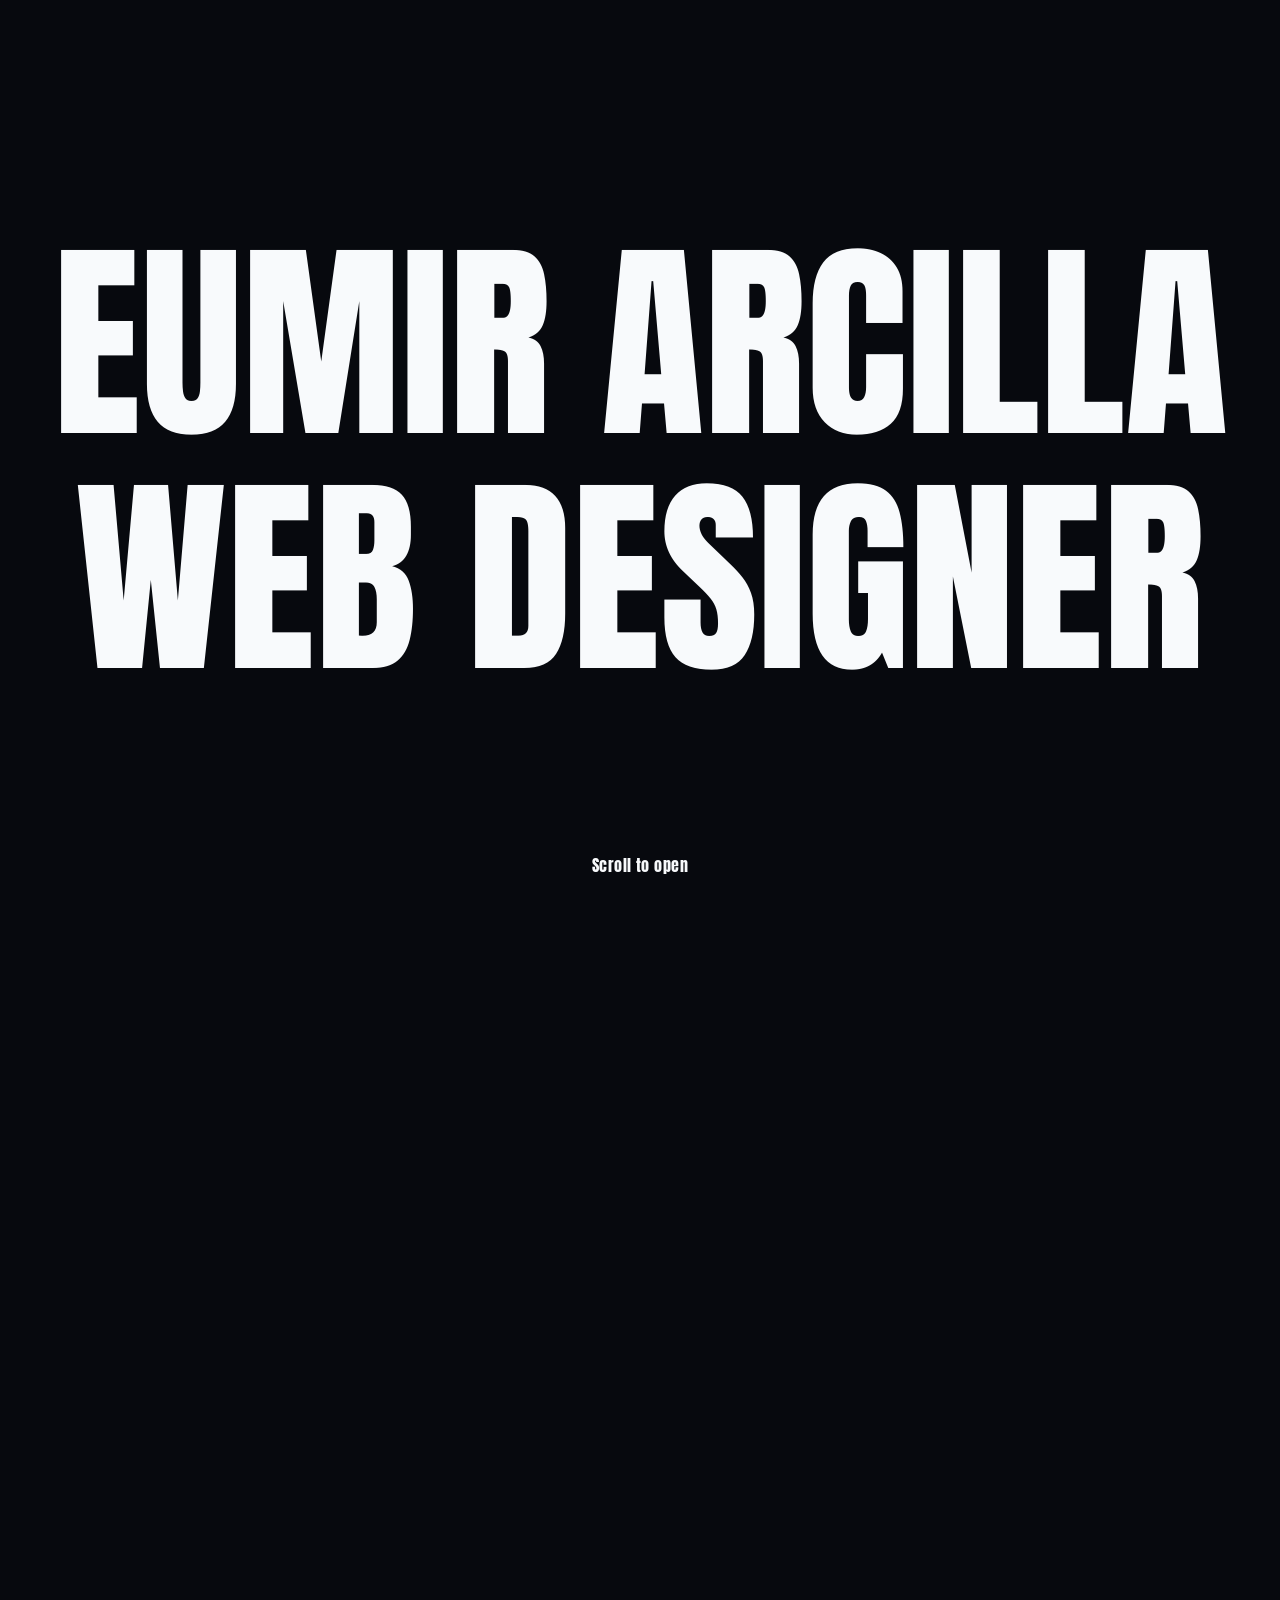
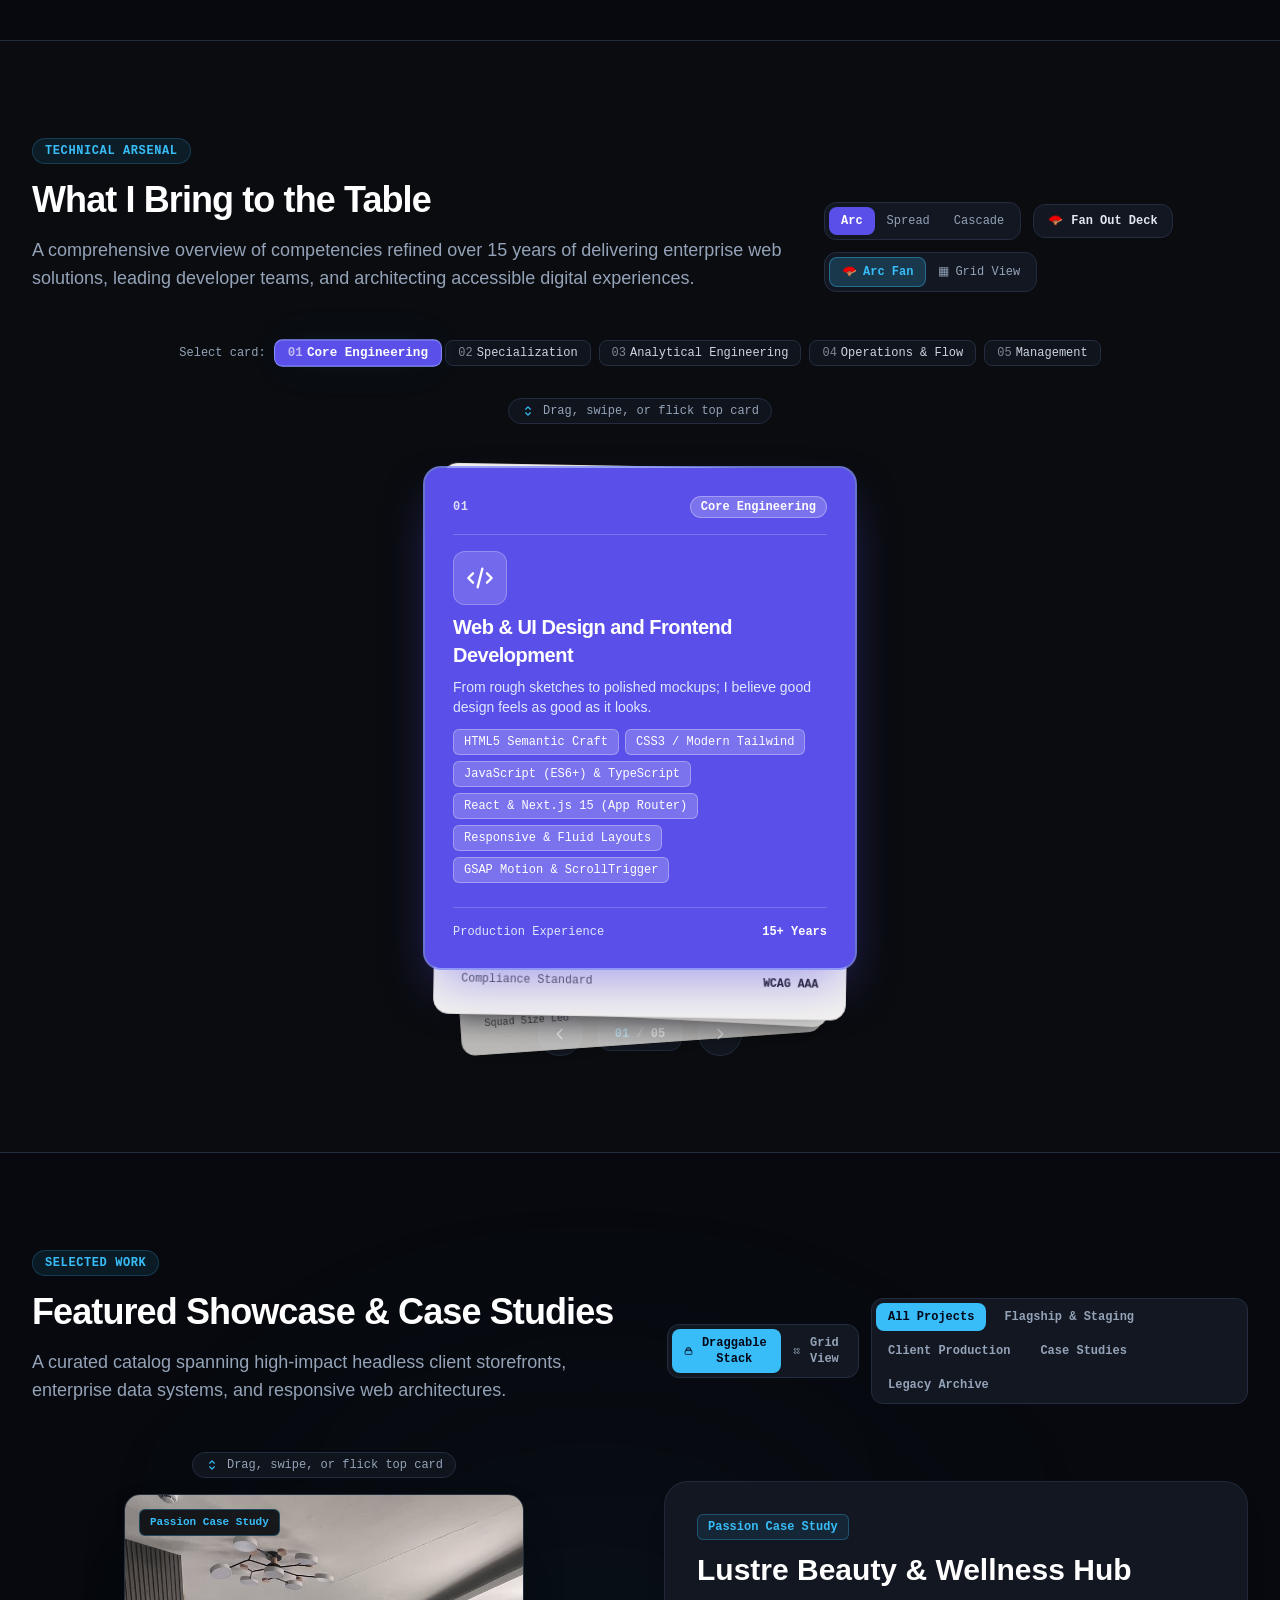
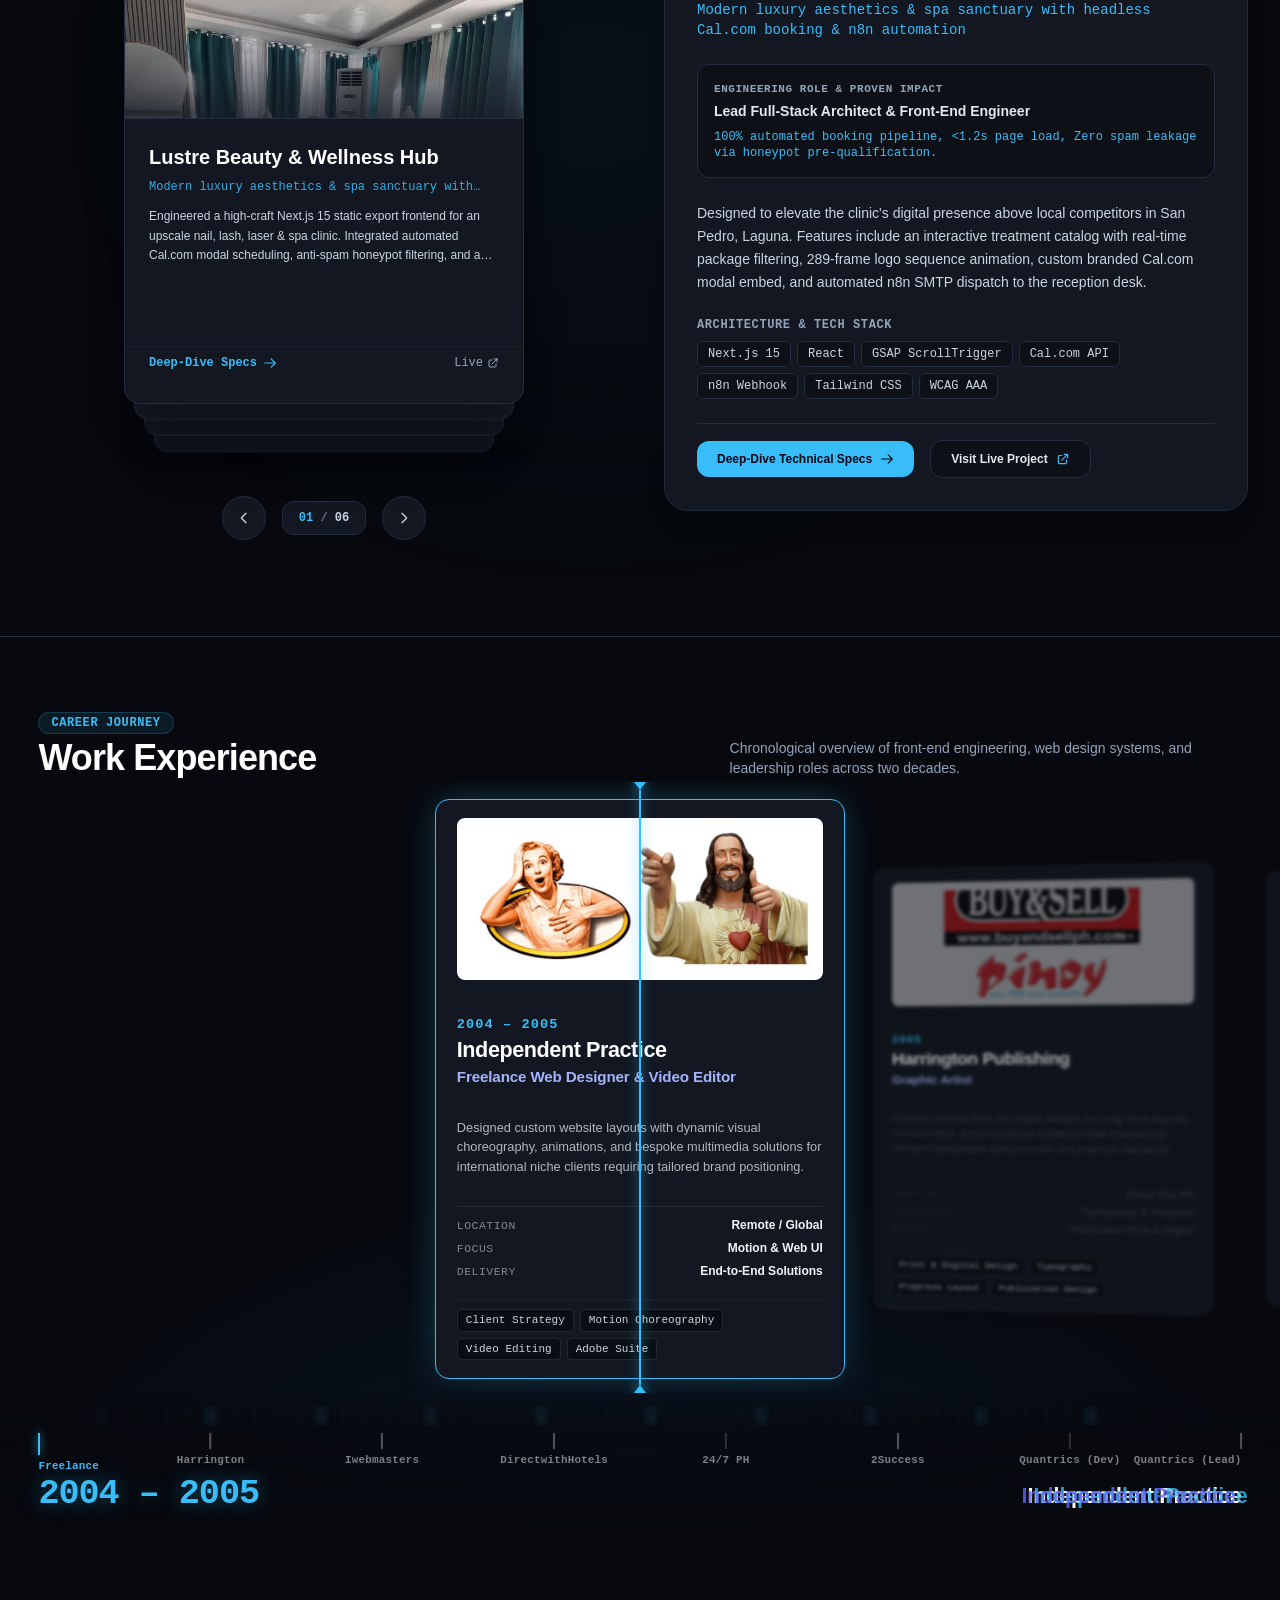
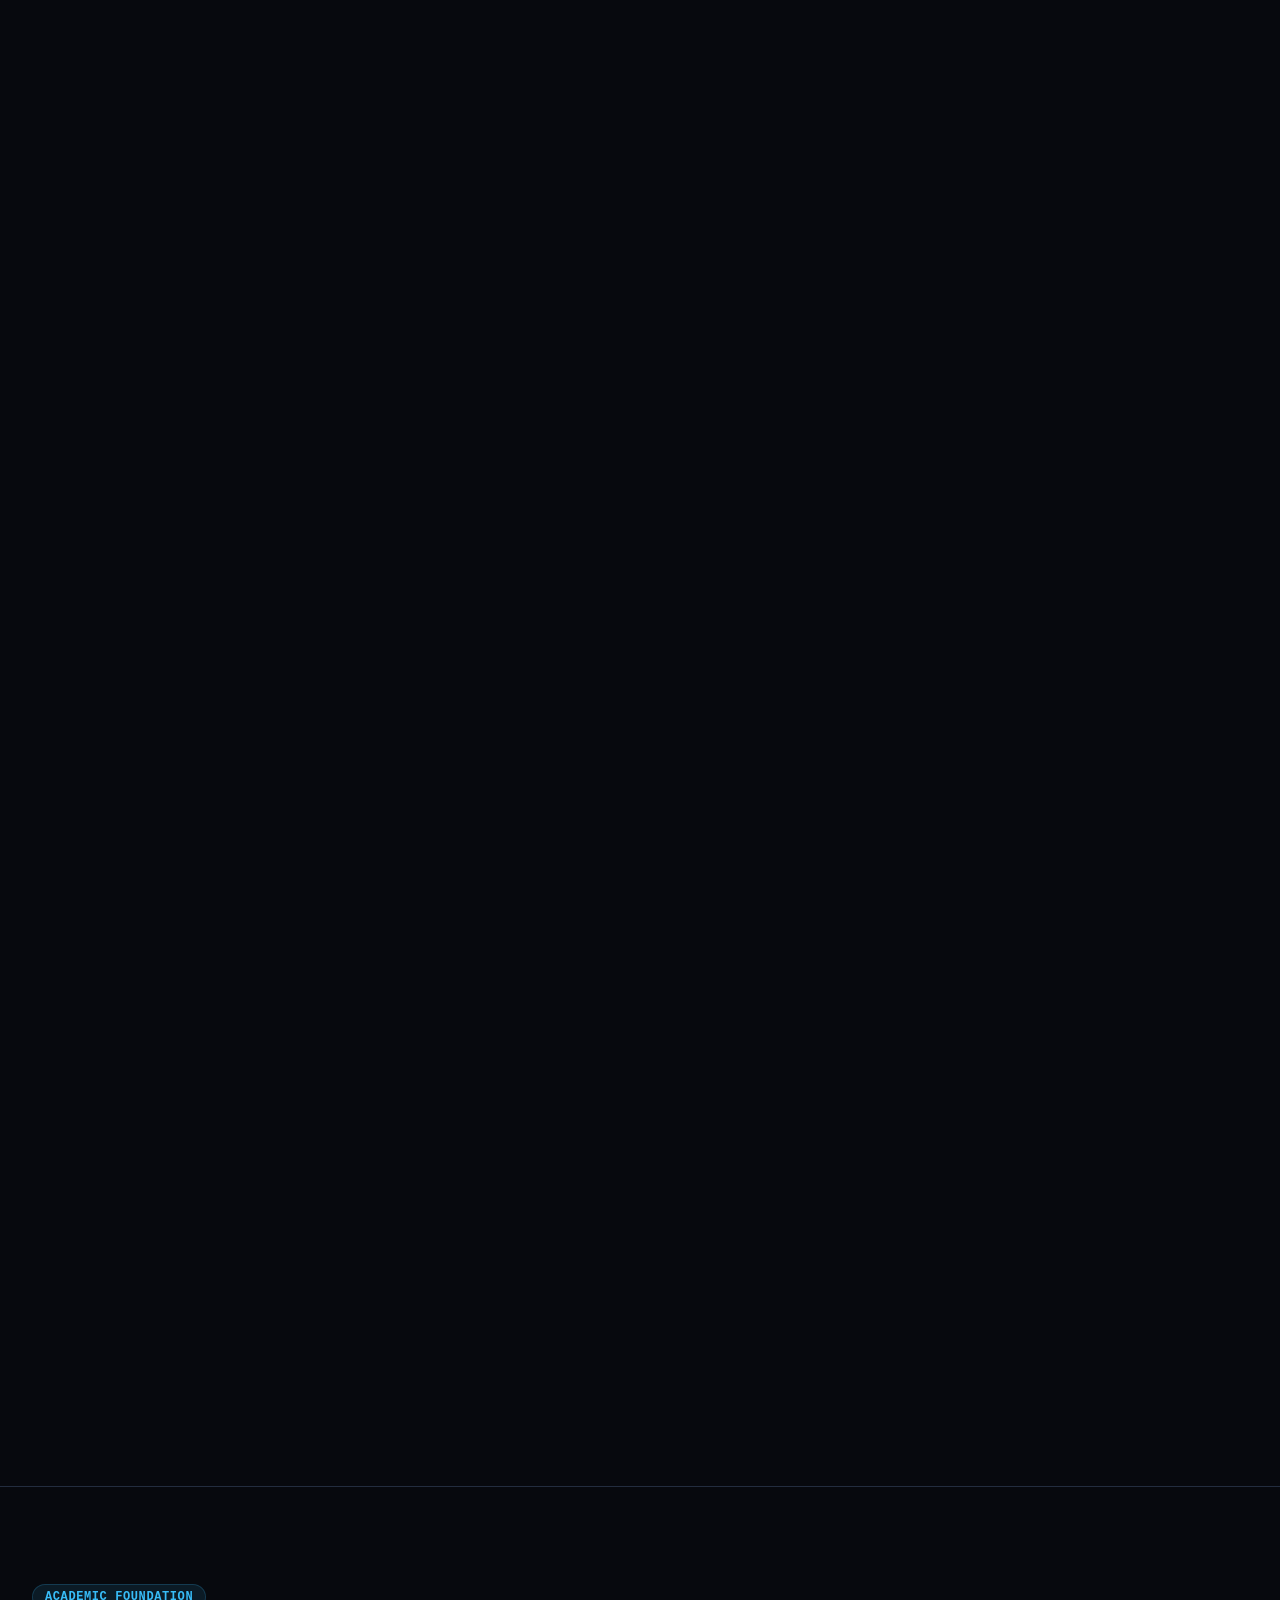
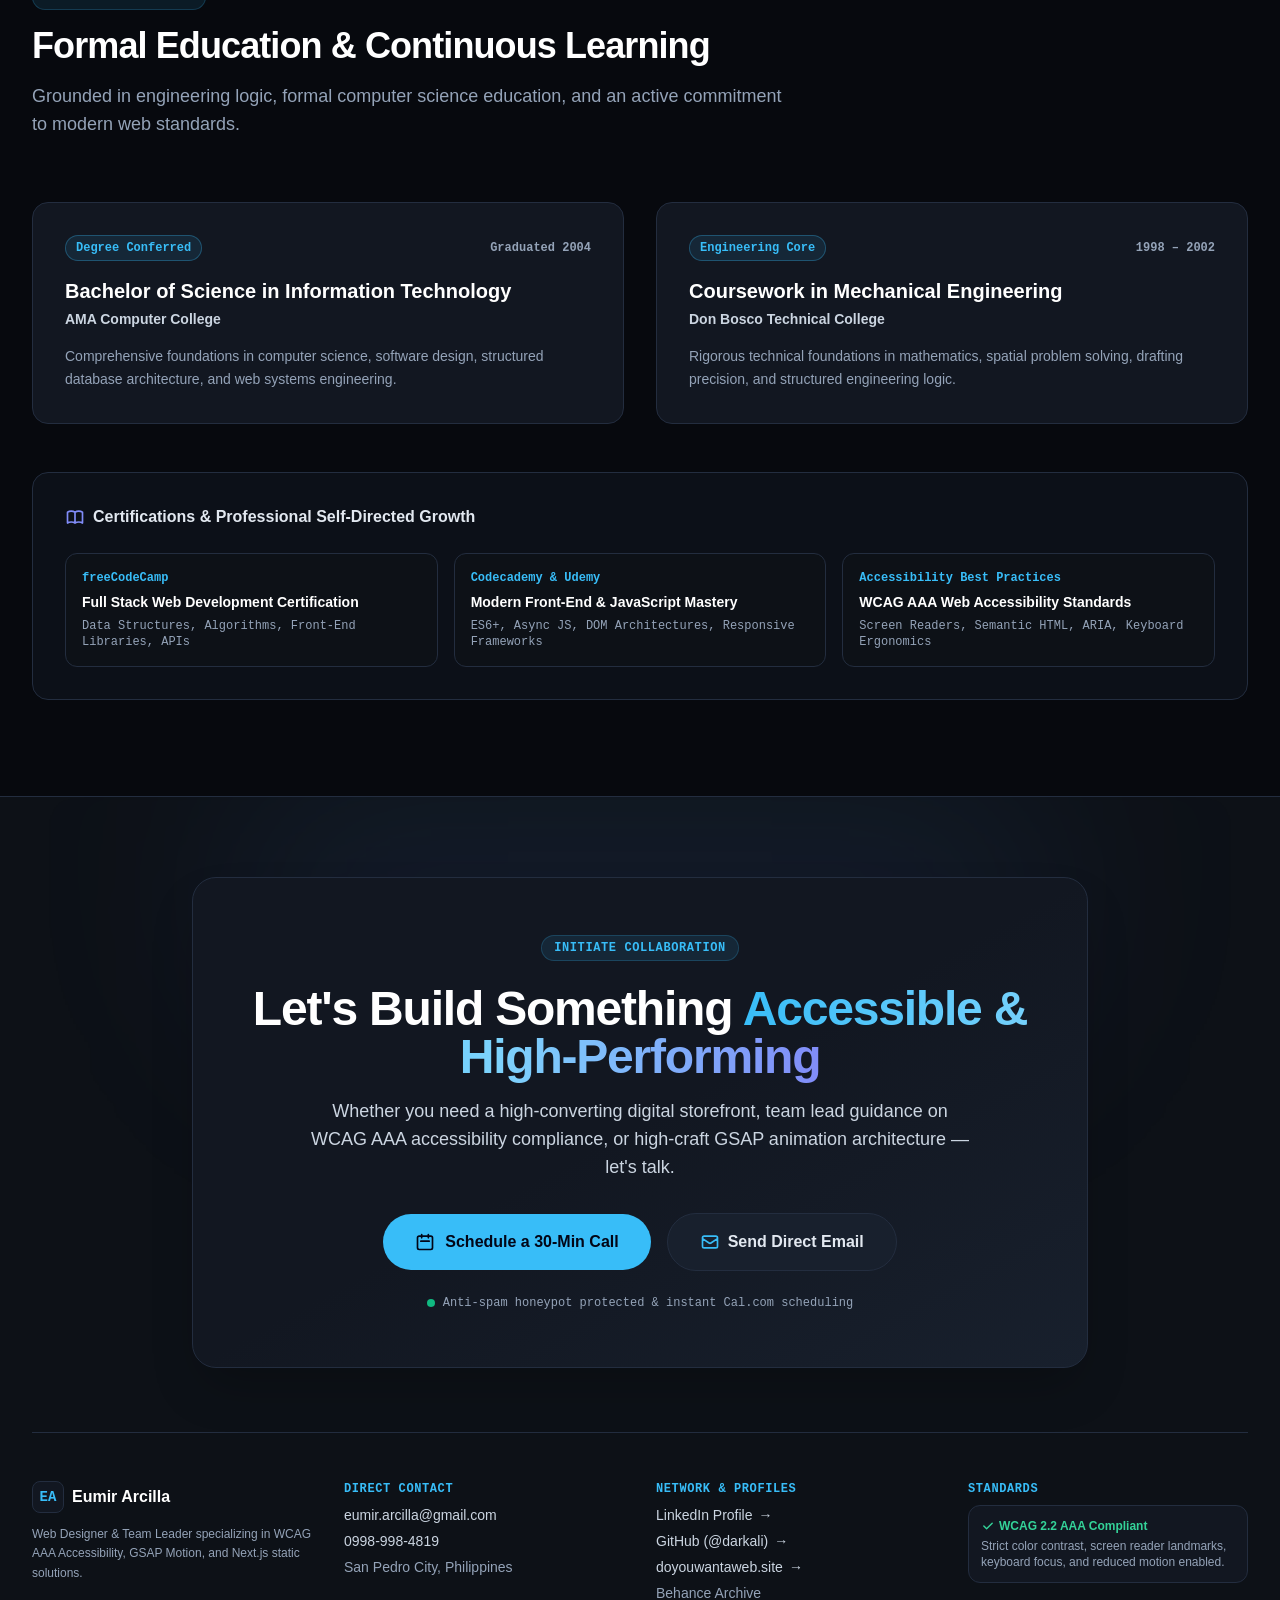
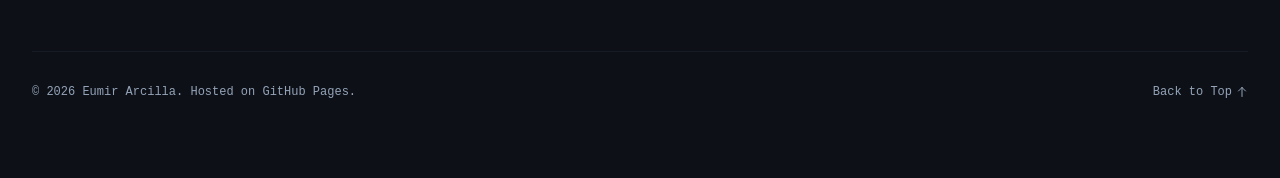
==== commit 9603ba0b: "Fix: Measure invariant base text metrics to prevent hero headline horizontal overflow on desktop" ====
--- a/index.html
+++ b/index.html
@@ -1,4 +1,4 @@
-<!DOCTYPE html><!--VnqjYU2l13H2RrNCpUZaN--><html lang="en" class="dark scroll-smooth has-js __variable_e5ff8b"><head><meta charSet="utf-8"/><meta name="viewport" content="width=device-width, initial-scale=1, viewport-fit=cover"/><link rel="stylesheet" href="/_next/static/css/b24562c1b4c2bc3f.css" data-precedence="next"/><link rel="preload" as="script" fetchPriority="low" href="/_next/static/chunks/webpack-ecedd46ea70c2d52.js"/><script src="/_next/static/chunks/4bd1b696-c023c6e3521b1417.js" async=""></script><script src="/_next/static/chunks/255-0e5ac6cd71b0e266.js" async=""></script><script src="/_next/static/chunks/main-app-c4c82fe445e689ec.js" async=""></script><script src="/_next/static/chunks/c15bf2b0-23b96f27db3d4449.js" async=""></script><script src="/_next/static/chunks/674-6855b64ee899c7fb.js" async=""></script><script src="/_next/static/chunks/app/layout-38dcf98449badc23.js" async=""></script><script src="/_next/static/chunks/94-ec327ff38d811812.js" async=""></script><script src="/_next/static/chunks/app/page-4d4c20caeb2192fd.js" async=""></script><link rel="icon" href="./assets/favicon.svg" type="image/svg+xml"/><meta name="theme-color" content="#07090e"/><title>Eumir Arcilla | Senior Front-End Developer &amp; Team Lead</title><meta name="description" content="Seasoned Web Developer &amp; Team Lead with over 15 years of expertise in front-end development, WCAG AAA web accessibility compliance, and high-performance modern web architecture."/><link rel="author" href="https://darkali.github.io"/><meta name="author" content="Eumir Arcilla"/><meta name="creator" content="Eumir Arcilla"/><link rel="canonical" href="https://darkali.github.io/"/><meta property="og:title" content="Eumir Arcilla | Senior Front-End Developer &amp; Team Lead"/><meta property="og:description" content="Crafting digital storefronts that captivate your audience and operational systems that keep you scaling. Specializing in Front-End Architecture, WCAG AAA Compliance, and GSAP Motion Engineering."/><meta property="og:url" content="https://darkali.github.io/"/><meta property="og:site_name" content="Eumir Arcilla Portfolio"/><meta property="og:locale" content="en_PH"/><meta property="og:type" content="website"/><meta name="twitter:card" content="summary"/><meta name="twitter:title" content="Eumir Arcilla | Senior Front-End Developer &amp; Team Lead"/><meta name="twitter:description" content="Crafting digital storefronts that captivate your audience and operational systems that keep you scaling. Specializing in Front-End Architecture, WCAG AAA Compliance, and GSAP Motion Engineering."/><script type="text/javascript">
+<!DOCTYPE html><!--NogRIa8Hi8zZ7ryOL5eSw--><html lang="en" class="dark scroll-smooth has-js __variable_e5ff8b"><head><meta charSet="utf-8"/><meta name="viewport" content="width=device-width, initial-scale=1, viewport-fit=cover"/><link rel="stylesheet" href="/_next/static/css/b24562c1b4c2bc3f.css" data-precedence="next"/><link rel="preload" as="script" fetchPriority="low" href="/_next/static/chunks/webpack-ecedd46ea70c2d52.js"/><script src="/_next/static/chunks/4bd1b696-c023c6e3521b1417.js" async=""></script><script src="/_next/static/chunks/255-0e5ac6cd71b0e266.js" async=""></script><script src="/_next/static/chunks/main-app-c4c82fe445e689ec.js" async=""></script><script src="/_next/static/chunks/c15bf2b0-23b96f27db3d4449.js" async=""></script><script src="/_next/static/chunks/674-6855b64ee899c7fb.js" async=""></script><script src="/_next/static/chunks/app/layout-38dcf98449badc23.js" async=""></script><script src="/_next/static/chunks/94-ec327ff38d811812.js" async=""></script><script src="/_next/static/chunks/app/page-4d4c20caeb2192fd.js" async=""></script><link rel="icon" href="./assets/favicon.svg" type="image/svg+xml"/><meta name="theme-color" content="#07090e"/><title>Eumir Arcilla | Web Designer, Team Lead &amp; Virtual Assistant</title><meta name="description" content="Seasoned Web Designer &amp; Team Lead with over 15 years of expertise in front-end development, WCAG AAA web accessibility compliance, and high-performance modern web architecture."/><link rel="author" href="https://darkali.github.io"/><meta name="author" content="Eumir Arcilla"/><meta name="creator" content="Eumir Arcilla"/><link rel="canonical" href="https://darkali.github.io/"/><meta property="og:title" content="Eumir Arcilla | Web Designer, Team Lead &amp; Virtual Assistant"/><meta property="og:description" content="Crafting digital storefronts that captivate your audience and operational systems that keep you scaling. Specializing in Front-End Architecture, WCAG AAA Compliance, and GSAP Motion Engineering."/><meta property="og:url" content="https://darkali.github.io/"/><meta property="og:site_name" content="Eumir Arcilla Portfolio"/><meta property="og:locale" content="en_PH"/><meta property="og:type" content="website"/><meta name="twitter:card" content="summary"/><meta name="twitter:title" content="Eumir Arcilla | Web Designer, Team Lead &amp; Virtual Assistant"/><meta name="twitter:description" content="Crafting digital storefronts that captivate your audience and operational systems that keep you scaling. Specializing in Front-End Architecture, WCAG AAA Compliance, and GSAP Motion Engineering."/><script type="text/javascript">
   (function (C, A, L) { 
     let p = function (a, ar) { a.q.push(ar); }; 
     let d = C.document; 
@@ -44,4 +44,4 @@
     hideEventTypeDetails: false,
     layout: "month_view"
   });
-</script><script src="/_next/static/chunks/polyfills-42372ed130431b0a.js" noModule=""></script></head><body class="bg-canvas text-slate-100 antialiased selection:bg-brand-cyan selection:text-slate-950"><div hidden=""><!--$--><!--/$--></div><a href="#main-content" class="skip-to-content">Skip to main content</a><header class="fixed top-0 left-0 right-0 z-50 transition-all duration-500 ease-in-out bg-canvas/90 backdrop-blur-md border-b border-canvas-border/60 -translate-y-full opacity-0 pointer-events-none"><div class="sr-only opacity-0 pointer-events-none h-0 w-0 overflow-hidden" aria-hidden="true"><label for="hp_navbar_field">Do not fill this field</label><input id="hp_navbar_field" type="text" tabindex="-1" aria-hidden="true" autoComplete="off" name="website_verify"/></div><nav aria-label="Main Navigation" class="max-w-7xl mx-auto px-4 sm:px-6 lg:px-8 h-20 flex items-center justify-between"><a href="#hero" class="flex items-center gap-3 group focus:outline-none" aria-label="Eumir Arcilla — Back to top"><div class="w-10 h-10 rounded-xl bg-canvas-card border border-canvas-border flex items-center justify-center text-brand-cyan font-mono font-bold text-lg group-hover:border-brand-cyan/80 group-hover:shadow-glow transition-all">EA</div><div class="flex flex-col"><span class="font-bold tracking-tight text-slate-100 group-hover:text-brand-cyan transition-colors text-base sm:text-lg">Eumir Arcilla</span><span class="text-xs text-slate-400 font-mono tracking-wide">Web Designer</span></div></a><div class="hidden md:flex items-center gap-8"><a href="#hero" class="text-sm font-medium text-slate-300 hover:text-brand-cyan transition-colors py-2 focus:outline-none">About</a><a href="#skills" class="text-sm font-medium text-slate-300 hover:text-brand-cyan transition-colors py-2 focus:outline-none">Skills</a><a href="#projects" class="text-sm font-medium text-slate-300 hover:text-brand-cyan transition-colors py-2 focus:outline-none">Projects</a><a href="#experience" class="text-sm font-medium text-slate-300 hover:text-brand-cyan transition-colors py-2 focus:outline-none">Experience</a><a href="#education" class="text-sm font-medium text-slate-300 hover:text-brand-cyan transition-colors py-2 focus:outline-none">Education</a><button type="button" data-cal-link="eumir-arcilla/quick-call" data-cal-namespace="quick-call" data-cal-config="{&quot;layout&quot;:&quot;month_view&quot;}" class="inline-flex items-center justify-center gap-2 px-5 py-2.5 rounded-full bg-brand-cyan text-slate-950 font-semibold text-sm hover:bg-sky-300 hover:shadow-glow active:scale-95 transition-all focus:outline-none"><span class="w-2 h-2 rounded-full bg-emerald-700 animate-pulse"></span><span>Book a Quick Call</span></button></div><div class="flex items-center md:hidden"><button type="button" aria-expanded="false" aria-label="Toggle Navigation" class="p-2.5 rounded-xl bg-canvas-card border border-canvas-border text-slate-300 hover:text-brand-cyan focus:outline-none"><svg class="w-6 h-6" fill="none" stroke="currentColor" viewBox="0 0 24 24"><path stroke-linecap="round" stroke-linejoin="round" stroke-width="2" d="M4 6h16M4 12h16M4 18h16"></path></svg></button></div></nav></header><main id="main-content" class="w-full overflow-x-clip"><section id="hero" aria-label="Introduction &amp; Overview" class="lsr" data-lsr-distance="260" data-lsr-scrub="0.6" data-lsr-start="4" data-lsr-focus="0.5"><div class="sr-only opacity-0 pointer-events-none h-0 w-0 overflow-hidden" aria-hidden="true"><label for="hp_hero_verify">Leave this field empty</label><input id="hp_hero_verify" type="text" tabindex="-1" aria-hidden="true" autoComplete="off" name="company_url_hp" value=""/></div><canvas class="lsr-bloom" width="24" height="3" aria-hidden="true"></canvas><div class="lsr-window pointer-events-none" data-gsap="hero-visual"><video class="lsr-media pointer-events-none" src="./assets/hero-bg.mp4" autoPlay="" muted="" loop="" playsInline="" preload="auto" aria-label="Cars driving across desert at sunset"></video></div><div class="lsr-scrim pointer-events-none" aria-hidden="true"></div><h1 class="lsr-headline" data-gsap="main-headline"><span class="lsr-line lsr-line--top"><span class="lsr-word">Eumir</span> <span class="lsr-word">Arcilla</span></span><span class="lsr-line lsr-line--bottom"><span class="lsr-word">Web</span> <span class="lsr-word">Designer</span></span></h1><p class="lsr-cue" aria-hidden="true">Scroll to open</p><div class="lsr-payoff"><h2 class="lsr-payoff__heading" data-gsap="subtitle">A Web Designer based in the Philippines.</h2><p class="lsr-payoff__body">I’ve been crafting things for the web for over 15 years. I love beautiful interfaces just as much as clean, functional code — and I’ve got a soft spot for enforcing uncompromising WCAG AAA accessibility standards. Design. Code. Heart. That’s how I build. Let me help you tell your story through designing with purpose and intention.</p><div class="lsr-payoff__ctas pt-2 flex flex-wrap items-center gap-3.5"><button type="button" data-gsap="booking-cta" data-cal-link="eumir-arcilla/quick-call" data-cal-namespace="quick-call" data-cal-config="{&quot;layout&quot;:&quot;month_view&quot;}" class="inline-flex items-center justify-center gap-2 px-6 py-3 rounded-full bg-brand-cyan text-slate-950 font-bold text-sm sm:text-base hover:bg-sky-300 hover:shadow-glow active:scale-95 transition-all focus:outline-none"><svg class="w-4 h-4" fill="none" stroke="currentColor" viewBox="0 0 24 24"><path stroke-linecap="round" stroke-linejoin="round" stroke-width="2" d="M8 7V3m8 4V3m-9 8h10M5 21h14a2 2 0 002-2V7a2 2 0 00-2-2H5a2 2 0 00-2 2v12a2 2 0 002 2z"></path></svg><span>Book a Quick Call</span></button><a href="#projects" data-gsap="booking-cta" class="inline-flex items-center justify-center gap-2 px-5 py-3 rounded-full bg-canvas-card/90 border border-canvas-border hover:border-brand-cyan/60 text-slate-200 hover:text-white font-semibold text-sm sm:text-base transition-all focus:outline-none backdrop-blur-md"><span>Explore Selected Work</span><svg class="w-4 h-4 text-brand-cyan" fill="none" stroke="currentColor" viewBox="0 0 24 24"><path stroke-linecap="round" stroke-linejoin="round" stroke-width="2" d="M19 14l-7 7m0 0l-7-7m7 7V3"></path></svg></a></div></div></section><section id="skills" aria-label="Technical Skills and Core Competencies" class="py-24 bg-[#0a0c10] border-t border-canvas-border relative overflow-x-clip"><div class="max-w-7xl mx-auto px-4 sm:px-6 lg:px-8"><div class="flex flex-col md:flex-row md:items-end justify-between mb-12 gap-6"><div class="max-w-3xl space-y-4"><div class="inline-flex items-center gap-2 px-3 py-1 rounded-full bg-brand-cyan/10 border border-brand-cyan/20 text-xs font-mono font-bold text-brand-cyan uppercase tracking-wider">Technical Arsenal</div><h2 class="text-3xl sm:text-4xl font-extrabold tracking-tight text-white">What I Bring to the Table</h2><p class="text-slate-400 text-base sm:text-lg leading-relaxed">A comprehensive overview of competencies refined over 15 years of delivering enterprise web solutions, leading developer teams, and architecting accessible digital experiences.</p></div><div class="flex flex-wrap items-center gap-3"><div class="hidden md:flex items-center gap-3"><div class="inline-flex items-center p-1 rounded-xl bg-canvas-card border border-canvas-border text-xs font-mono" role="group" aria-label="Fan Shape Controls"><button type="button" data-fan-mode-control="arc" aria-pressed="true" class="px-3 py-1.5 rounded-lg transition-all bg-[#5b4fe9] text-white font-bold shadow-sm">Arc</button><button type="button" data-fan-mode-control="spread" aria-pressed="false" class="px-3 py-1.5 rounded-lg transition-all text-slate-400 hover:text-slate-200">Spread</button><button type="button" data-fan-mode-control="cascade" aria-pressed="false" class="px-3 py-1.5 rounded-lg transition-all text-slate-400 hover:text-slate-200">Cascade</button></div><button type="button" data-fan-toggle="true" aria-pressed="false" class="inline-flex items-center gap-2 px-3.5 py-2 rounded-xl text-xs font-mono font-semibold bg-canvas-card border border-canvas-border hover:border-slate-500 text-slate-200 hover:text-white transition-all shadow-sm active:scale-95"><span>🪭</span><span data-fan-toggle-label="true">Fan Out Deck</span></button></div><div class="inline-flex items-center p-1 rounded-xl bg-canvas-card border border-canvas-border text-xs font-mono"><button type="button" aria-pressed="true" class="px-3 py-1.5 rounded-lg transition-all flex items-center gap-1.5 bg-brand-cyan/20 text-brand-cyan font-bold border border-brand-cyan/40 shadow-sm"><span>🪭</span><span>Arc Fan</span></button><button type="button" aria-pressed="false" class="px-3 py-1.5 rounded-lg transition-all flex items-center gap-1.5 text-slate-400 hover:text-slate-200"><span>▦</span><span>Grid View</span></button></div></div></div><div class="flex flex-wrap items-center justify-center gap-2 mb-8" aria-label="Direct Card Quick Selectors"><span class="text-xs font-mono text-slate-400 mr-1 hidden sm:inline">Select card:</span><button type="button" class="px-3 py-1 rounded-lg text-xs font-mono transition-all border bg-canvas-card/80 text-slate-300 border-canvas-border hover:border-slate-500 hover:text-white"><span class="opacity-60 mr-1">0<!-- -->1</span>Core Engineering</button><button type="button" class="px-3 py-1 rounded-lg text-xs font-mono transition-all border bg-canvas-card/80 text-slate-300 border-canvas-border hover:border-slate-500 hover:text-white"><span class="opacity-60 mr-1">0<!-- -->2</span>Specialization</button><button type="button" class="px-3 py-1 rounded-lg text-xs font-mono transition-all border bg-canvas-card/80 text-slate-300 border-canvas-border hover:border-slate-500 hover:text-white"><span class="opacity-60 mr-1">0<!-- -->3</span>Analytical Engineering</button><button type="button" class="px-3 py-1 rounded-lg text-xs font-mono transition-all border bg-canvas-card/80 text-slate-300 border-canvas-border hover:border-slate-500 hover:text-white"><span class="opacity-60 mr-1">0<!-- -->4</span>Operations &amp; Flow</button><button type="button" class="px-3 py-1 rounded-lg text-xs font-mono transition-all border bg-canvas-card/80 text-slate-300 border-canvas-border hover:border-slate-500 hover:text-white"><span class="opacity-60 mr-1">0<!-- -->5</span>Management</button></div><div class="elastic-stack relative w-full min-h-[590px] sm:min-h-[660px] flex items-center justify-center py-8 select-none overflow-visible" data-elastic-hover="true" data-fan-mode="arc" role="region" aria-label="Interactive Technical Skills Arc Deck" tabindex="0"><div data-elastic-card="true" data-skill-id="web-frontend" tabindex="0" role="button" aria-label="Web &amp; UI Design and Frontend Development — Core Engineering" aria-pressed="false" style="transform-origin:center bottom;z-index:20;touch-action:auto" class="elastic-card absolute w-[285px] xs:w-[310px] sm:w-[380px] md:w-[410px] lg:w-[430px] max-w-[82vw] rounded-2xl transition-colors duration-300 p-6 sm:p-7 flex flex-col justify-between focus:outline-none cursor-pointer bg-[#f4f3ef] text-neutral-900 border border-[#e2e0d8] shadow-[0_12px_32px_-8px_rgba(0,0,0,0.38)] hover:border-neutral-400"><div><div class="flex items-center justify-between"><span class="font-mono text-xs font-bold tracking-wider text-neutral-500">0<!-- -->1</span><span class="text-xs font-mono font-semibold px-2.5 py-0.5 rounded-full border bg-black/5 text-neutral-700 border-neutral-300">Core Engineering</span></div><div class="h-px w-full my-4 bg-neutral-300/80"></div><div class="my-2"><div class="p-3 rounded-xl border inline-flex items-center justify-center transition-transform group-hover:scale-105 flex-shrink-0 bg-black/[0.04] border-neutral-300 text-neutral-900 [&amp;_svg]:text-neutral-900"><svg class="w-7 h-7" fill="none" stroke="currentColor" viewBox="0 0 24 24"><path stroke-linecap="round" stroke-linejoin="round" stroke-width="2" d="M10 20l4-16m4 4l4 4-4 4M6 16l-4-4 4-4"></path></svg></div></div><div class="mt-2"><h3 class="text-lg sm:text-xl font-bold tracking-tight leading-snug text-neutral-900">Web &amp; UI Design and Frontend Development</h3><p class="mt-2 text-xs sm:text-sm leading-relaxed text-neutral-600">From rough sketches to polished mockups; I believe good design feels as good as it looks.</p></div><div class="pt-3 flex flex-wrap gap-1.5"><span class="text-xs font-mono px-2.5 py-1 rounded-md border bg-neutral-200/90 text-neutral-800 border-neutral-300/80">HTML5 Semantic Craft</span><span class="text-xs font-mono px-2.5 py-1 rounded-md border bg-neutral-200/90 text-neutral-800 border-neutral-300/80">CSS3 / Modern Tailwind</span><span class="text-xs font-mono px-2.5 py-1 rounded-md border bg-neutral-200/90 text-neutral-800 border-neutral-300/80">JavaScript (ES6+) &amp; TypeScript</span><span class="text-xs font-mono px-2.5 py-1 rounded-md border bg-neutral-200/90 text-neutral-800 border-neutral-300/80">React &amp; Next.js 15 (App Router)</span><span class="text-xs font-mono px-2.5 py-1 rounded-md border bg-neutral-200/90 text-neutral-800 border-neutral-300/80">Responsive &amp; Fluid Layouts</span><span class="text-xs font-mono px-2.5 py-1 rounded-md border bg-neutral-200/90 text-neutral-800 border-neutral-300/80">GSAP Motion &amp; ScrollTrigger</span></div></div><div class="mt-6 pt-4 border-t flex items-center justify-between text-xs font-mono border-neutral-300/80 text-neutral-600"><span>Production Experience</span><span class="font-bold text-neutral-900">15+ Years</span></div></div><div data-elastic-card="true" data-skill-id="wcag-accessibility" tabindex="0" role="button" aria-label="Web Accessibility (WCAG AAA) Compliance — Specialization" aria-pressed="false" style="transform-origin:center bottom;z-index:21;touch-action:auto" class="elastic-card absolute w-[285px] xs:w-[310px] sm:w-[380px] md:w-[410px] lg:w-[430px] max-w-[82vw] rounded-2xl transition-colors duration-300 p-6 sm:p-7 flex flex-col justify-between focus:outline-none cursor-pointer bg-[#f4f3ef] text-neutral-900 border border-[#e2e0d8] shadow-[0_12px_32px_-8px_rgba(0,0,0,0.38)] hover:border-neutral-400"><div><div class="flex items-center justify-between"><span class="font-mono text-xs font-bold tracking-wider text-neutral-500">0<!-- -->2</span><span class="text-xs font-mono font-semibold px-2.5 py-0.5 rounded-full border bg-black/5 text-neutral-700 border-neutral-300">Specialization</span></div><div class="h-px w-full my-4 bg-neutral-300/80"></div><div class="my-2"><div class="p-3 rounded-xl border inline-flex items-center justify-center transition-transform group-hover:scale-105 flex-shrink-0 bg-black/[0.04] border-neutral-300 text-neutral-900 [&amp;_svg]:text-neutral-900"><svg class="w-7 h-7" fill="none" stroke="currentColor" viewBox="0 0 24 24"><path stroke-linecap="round" stroke-linejoin="round" stroke-width="2" d="M9 12l2 2 4-4m5.618-4.016A11.955 11.955 0 0112 2.944a11.955 11.955 0 01-8.618 3.04A12.02 12.02 0 003 9c0 5.591 3.824 10.29 9 11.622 5.176-1.332 9-6.03 9-11.622 0-1.042-.133-2.052-.382-3.016z"></path></svg></div></div><div class="mt-2"><h3 class="text-lg sm:text-xl font-bold tracking-tight leading-snug text-neutral-900">Web Accessibility (WCAG AAA) Compliance</h3><p class="mt-2 text-xs sm:text-sm leading-relaxed text-neutral-600">Uncompromising advocacy and execution for accessible web experiences, ensuring full WCAG 2.1/2.2 Level AAA compliance, ARIA landmark semantics, and assistive technology optimization.</p></div><div class="pt-3 flex flex-wrap gap-1.5"><span class="text-xs font-mono px-2.5 py-1 rounded-md border bg-neutral-200/90 text-neutral-800 border-neutral-300/80">WCAG AAA Strict Compliance</span><span class="text-xs font-mono px-2.5 py-1 rounded-md border bg-neutral-200/90 text-neutral-800 border-neutral-300/80">Semantic Landmark Architecture</span><span class="text-xs font-mono px-2.5 py-1 rounded-md border bg-neutral-200/90 text-neutral-800 border-neutral-300/80">Screen-Reader (NVDA/JAWS/VoiceOver) Audits</span><span class="text-xs font-mono px-2.5 py-1 rounded-md border bg-neutral-200/90 text-neutral-800 border-neutral-300/80">Full Keyboard Navigation &amp; Focus Rings</span><span class="text-xs font-mono px-2.5 py-1 rounded-md border bg-neutral-200/90 text-neutral-800 border-neutral-300/80">Color Contrast 7:1+ Ratios</span><span class="text-xs font-mono px-2.5 py-1 rounded-md border bg-neutral-200/90 text-neutral-800 border-neutral-300/80">Reduced Motion Alternatives</span></div></div><div class="mt-6 pt-4 border-t flex items-center justify-between text-xs font-mono border-neutral-300/80 text-neutral-600"><span>Compliance Standard</span><span class="font-bold text-neutral-900">WCAG AAA</span></div></div><div data-elastic-card="true" data-skill-id="data-visualization" tabindex="0" role="button" aria-label="Data Visualization &amp; Analysis — Analytical Engineering" aria-pressed="false" style="transform-origin:center bottom;z-index:22;touch-action:auto" class="elastic-card absolute w-[285px] xs:w-[310px] sm:w-[380px] md:w-[410px] lg:w-[430px] max-w-[82vw] rounded-2xl transition-colors duration-300 p-6 sm:p-7 flex flex-col justify-between focus:outline-none cursor-pointer bg-[#f4f3ef] text-neutral-900 border border-[#e2e0d8] shadow-[0_12px_32px_-8px_rgba(0,0,0,0.38)] hover:border-neutral-400"><div><div class="flex items-center justify-between"><span class="font-mono text-xs font-bold tracking-wider text-neutral-500">0<!-- -->3</span><span class="text-xs font-mono font-semibold px-2.5 py-0.5 rounded-full border bg-black/5 text-neutral-700 border-neutral-300">Analytical Engineering</span></div><div class="h-px w-full my-4 bg-neutral-300/80"></div><div class="my-2"><div class="p-3 rounded-xl border inline-flex items-center justify-center transition-transform group-hover:scale-105 flex-shrink-0 bg-black/[0.04] border-neutral-300 text-neutral-900 [&amp;_svg]:text-neutral-900"><svg class="w-7 h-7" fill="none" stroke="currentColor" viewBox="0 0 24 24"><path stroke-linecap="round" stroke-linejoin="round" stroke-width="2" d="M9 19v-6a2 2 0 00-2-2H5a2 2 0 00-2 2v6a2 2 0 002 2h2a2 2 0 002-2zm0 0V9a2 2 0 012-2h2a2 2 0 012 2v10m-6 0a2 2 0 002 2h2a2 2 0 002-2m0 0V5a2 2 0 012-2h2a2 2 0 012 2v14a2 2 0 01-2 2h-2a2 2 0 01-2-2z"></path></svg></div></div><div class="mt-2"><h3 class="text-lg sm:text-xl font-bold tracking-tight leading-snug text-neutral-900">Data Visualization &amp; Analysis</h3><p class="mt-2 text-xs sm:text-sm leading-relaxed text-neutral-600">Taking raw information and making it understandable, useful, and even beautiful.</p></div><div class="pt-3 flex flex-wrap gap-1.5"><span class="text-xs font-mono px-2.5 py-1 rounded-md border bg-neutral-200/90 text-neutral-800 border-neutral-300/80">Interactive Dashboards</span><span class="text-xs font-mono px-2.5 py-1 rounded-md border bg-neutral-200/90 text-neutral-800 border-neutral-300/80">Enterprise HR Feedback Systems</span><span class="text-xs font-mono px-2.5 py-1 rounded-md border bg-neutral-200/90 text-neutral-800 border-neutral-300/80">Data-Driven Reporting UI</span><span class="text-xs font-mono px-2.5 py-1 rounded-md border bg-neutral-200/90 text-neutral-800 border-neutral-300/80">Analytical Filtering &amp; State</span><span class="text-xs font-mono px-2.5 py-1 rounded-md border bg-neutral-200/90 text-neutral-800 border-neutral-300/80">Visual Charting &amp; Graph Engines</span><span class="text-xs font-mono px-2.5 py-1 rounded-md border bg-neutral-200/90 text-neutral-800 border-neutral-300/80">Metric KPIs &amp; Executive Overviews</span></div></div><div class="mt-6 pt-4 border-t flex items-center justify-between text-xs font-mono border-neutral-300/80 text-neutral-600"><span>Efficiency Boost</span><span class="font-bold text-neutral-900">40%+ Speed</span></div></div><div data-elastic-card="true" data-skill-id="process-tooling" tabindex="0" role="button" aria-label="Process Improvement &amp; Modern Tooling — Operations &amp; Flow" aria-pressed="false" style="transform-origin:center bottom;z-index:21;touch-action:auto" class="elastic-card absolute w-[285px] xs:w-[310px] sm:w-[380px] md:w-[410px] lg:w-[430px] max-w-[82vw] rounded-2xl transition-colors duration-300 p-6 sm:p-7 flex flex-col justify-between focus:outline-none cursor-pointer bg-[#f4f3ef] text-neutral-900 border border-[#e2e0d8] shadow-[0_12px_32px_-8px_rgba(0,0,0,0.38)] hover:border-neutral-400"><div><div class="flex items-center justify-between"><span class="font-mono text-xs font-bold tracking-wider text-neutral-500">0<!-- -->4</span><span class="text-xs font-mono font-semibold px-2.5 py-0.5 rounded-full border bg-black/5 text-neutral-700 border-neutral-300">Operations &amp; Flow</span></div><div class="h-px w-full my-4 bg-neutral-300/80"></div><div class="my-2"><div class="p-3 rounded-xl border inline-flex items-center justify-center transition-transform group-hover:scale-105 flex-shrink-0 bg-black/[0.04] border-neutral-300 text-neutral-900 [&amp;_svg]:text-neutral-900"><svg class="w-7 h-7" fill="none" stroke="currentColor" viewBox="0 0 24 24"><path stroke-linecap="round" stroke-linejoin="round" stroke-width="2" d="M13 10V3L4 14h7v7l9-11h-7z"></path></svg></div></div><div class="mt-2"><h3 class="text-lg sm:text-xl font-bold tracking-tight leading-snug text-neutral-900">Process Improvement &amp; Modern Tooling</h3><p class="mt-2 text-xs sm:text-sm leading-relaxed text-neutral-600">Engineering high-efficiency front-end workflows, code standards, CI/CD automated deployment, and agile delivery pipelines that eliminate bottlenecks.</p></div><div class="pt-3 flex flex-wrap gap-1.5"><span class="text-xs font-mono px-2.5 py-1 rounded-md border bg-neutral-200/90 text-neutral-800 border-neutral-300/80">Agile / Scrum Methodologies</span><span class="text-xs font-mono px-2.5 py-1 rounded-md border bg-neutral-200/90 text-neutral-800 border-neutral-300/80">Front-End Workflow Enhancement</span><span class="text-xs font-mono px-2.5 py-1 rounded-md border bg-neutral-200/90 text-neutral-800 border-neutral-300/80">CI/CD &amp; GitHub Pages Pipelines</span><span class="text-xs font-mono px-2.5 py-1 rounded-md border bg-neutral-200/90 text-neutral-800 border-neutral-300/80">Automated Playwright QA Auditing</span><span class="text-xs font-mono px-2.5 py-1 rounded-md border bg-neutral-200/90 text-neutral-800 border-neutral-300/80">Modular Component Libraries</span><span class="text-xs font-mono px-2.5 py-1 rounded-md border bg-neutral-200/90 text-neutral-800 border-neutral-300/80">Anti-Spam &amp; Webhook Pipelines</span></div></div><div class="mt-6 pt-4 border-t flex items-center justify-between text-xs font-mono border-neutral-300/80 text-neutral-600"><span>Deployment Cycle</span><span class="font-bold text-neutral-900">Instant Zero-Downtime</span></div></div><div data-elastic-card="true" data-skill-id="leadership-coaching" tabindex="0" role="button" aria-label="Team Leadership &amp; Engineering Coaching — Management" aria-pressed="false" style="transform-origin:center bottom;z-index:20;touch-action:auto" class="elastic-card absolute w-[285px] xs:w-[310px] sm:w-[380px] md:w-[410px] lg:w-[430px] max-w-[82vw] rounded-2xl transition-colors duration-300 p-6 sm:p-7 flex flex-col justify-between focus:outline-none cursor-pointer bg-[#f4f3ef] text-neutral-900 border border-[#e2e0d8] shadow-[0_12px_32px_-8px_rgba(0,0,0,0.38)] hover:border-neutral-400"><div><div class="flex items-center justify-between"><span class="font-mono text-xs font-bold tracking-wider text-neutral-500">0<!-- -->5</span><span class="text-xs font-mono font-semibold px-2.5 py-0.5 rounded-full border bg-black/5 text-neutral-700 border-neutral-300">Management</span></div><div class="h-px w-full my-4 bg-neutral-300/80"></div><div class="my-2"><div class="p-3 rounded-xl border inline-flex items-center justify-center transition-transform group-hover:scale-105 flex-shrink-0 bg-black/[0.04] border-neutral-300 text-neutral-900 [&amp;_svg]:text-neutral-900"><svg class="w-7 h-7" fill="none" stroke="currentColor" viewBox="0 0 24 24"><path stroke-linecap="round" stroke-linejoin="round" stroke-width="2" d="M17 20h5v-2a3 3 0 00-5.356-1.857M17 20H7m10 0v-2c0-.656-.126-1.283-.356-1.857M7 20H2v-2a3 3 0 015.356-1.857M7 20v-2c0-.656.126-1.283.356-1.857m0 0a5.002 5.002 0 019.288 0M15 7a3 3 0 11-6 0 3 3 0 016 0zm6 3a2 2 0 11-4 0 2 2 0 014 0zM7 10a2 2 0 11-4 0 2 2 0 014 0z"></path></svg></div></div><div class="mt-2"><h3 class="text-lg sm:text-xl font-bold tracking-tight leading-snug text-neutral-900">Team Leadership &amp; Engineering Coaching</h3><p class="mt-2 text-xs sm:text-sm leading-relaxed text-neutral-600">Empowering developer squads through empathetic mentorship, technical code reviews, cross-functional alignment with product owners, and constructive resolution.</p></div><div class="pt-3 flex flex-wrap gap-1.5"><span class="text-xs font-mono px-2.5 py-1 rounded-md border bg-neutral-200/90 text-neutral-800 border-neutral-300/80">Mentoring &amp; Coaching Junior/Mid Devs</span><span class="text-xs font-mono px-2.5 py-1 rounded-md border bg-neutral-200/90 text-neutral-800 border-neutral-300/80">Cross-Functional Team Alignment</span><span class="text-xs font-mono px-2.5 py-1 rounded-md border bg-neutral-200/90 text-neutral-800 border-neutral-300/80">Code Reviews &amp; Standards Enforcement</span><span class="text-xs font-mono px-2.5 py-1 rounded-md border bg-neutral-200/90 text-neutral-800 border-neutral-300/80">Conflict Resolution &amp; Team Morale</span><span class="text-xs font-mono px-2.5 py-1 rounded-md border bg-neutral-200/90 text-neutral-800 border-neutral-300/80">Sprint Planning &amp; Velocity Tracking</span><span class="text-xs font-mono px-2.5 py-1 rounded-md border bg-neutral-200/90 text-neutral-800 border-neutral-300/80">Stakeholder Communication</span></div></div><div class="mt-6 pt-4 border-t flex items-center justify-between text-xs font-mono border-neutral-300/80 text-neutral-600"><span>Squad Size Led</span><span class="font-bold text-neutral-900">Cross-Functional</span></div></div></div></div></section><section id="projects" aria-label="Selected Projects and Case Studies" class="py-24 bg-canvas border-t border-canvas-border relative overflow-hidden"><div class="absolute top-1/2 left-1/4 -translate-y-1/2 w-[550px] h-[450px] bg-brand-cyan/5 rounded-full blur-[140px] pointer-events-none" aria-hidden="true"></div><div class="max-w-7xl mx-auto px-4 sm:px-6 lg:px-8 relative z-10"><div class="flex flex-col md:flex-row md:items-end justify-between mb-12 gap-6"><div class="space-y-4 max-w-2xl"><div class="inline-flex items-center gap-2 px-3 py-1 rounded-full bg-brand-cyan/10 border border-brand-cyan/20 text-xs font-mono font-bold text-brand-cyan uppercase tracking-wider">Selected Work</div><h2 class="text-3xl sm:text-4xl font-extrabold tracking-tight text-white">Featured Showcase &amp; Case Studies</h2><p class="text-slate-400 text-base sm:text-lg">A curated catalog spanning high-impact headless client storefronts, enterprise data systems, and responsive web architectures.</p></div><div class="flex flex-col sm:flex-row sm:items-center gap-3"><div class="inline-flex items-center p-1 rounded-xl bg-canvas-card border border-canvas-border" role="group" aria-label="Projects view mode"><button type="button" aria-pressed="true" class="inline-flex items-center gap-1.5 px-3 py-1.5 rounded-lg text-xs font-mono font-semibold transition-all focus:outline-none bg-brand-cyan text-slate-950 shadow-sm"><svg class="w-3.5 h-3.5" fill="none" stroke="currentColor" viewBox="0 0 24 24"><path stroke-linecap="round" stroke-linejoin="round" stroke-width="2" d="M19 11H5m14 0a2 2 0 012 2v6a2 2 0 01-2 2H5a2 2 0 01-2-2v-6a2 2 0 012-2m14 0V9a2 2 0 00-2-2M5 11V9a2 2 0 012-2m0 0V5a2 2 0 012-2h6a2 2 0 012 2v2M7 7h10"></path></svg><span>Draggable Stack</span></button><button type="button" aria-pressed="false" class="inline-flex items-center gap-1.5 px-3 py-1.5 rounded-lg text-xs font-mono font-semibold transition-all focus:outline-none text-slate-400 hover:text-slate-200"><svg class="w-3.5 h-3.5" fill="none" stroke="currentColor" viewBox="0 0 24 24"><path stroke-linecap="round" stroke-linejoin="round" stroke-width="2" d="M4 6a2 2 0 012-2h2a2 2 0 012 2v2a2 2 0 01-2 2H6a2 2 0 01-2-2V6zM14 6a2 2 0 012-2h2a2 2 0 012 2v2a2 2 0 01-2 2h-2a2 2 0 01-2-2V6zM4 16a2 2 0 012-2h2a2 2 0 012 2v2a2 2 0 01-2 2H6a2 2 0 01-2-2v-2zM14 16a2 2 0 012-2h2a2 2 0 012 2v2a2 2 0 01-2 2h-2a2 2 0 01-2-2v-2z"></path></svg><span>Grid View</span></button></div><div role="tablist" aria-label="Filter projects by category" class="flex flex-wrap items-center gap-1.5 p-1 rounded-xl bg-canvas-card border border-canvas-border"><button role="tab" aria-selected="true" class="px-3 py-1.5 rounded-lg text-xs font-semibold font-mono transition-all focus:outline-none bg-brand-cyan text-slate-950 shadow-sm">All Projects</button><button role="tab" aria-selected="false" class="px-3 py-1.5 rounded-lg text-xs font-semibold font-mono transition-all focus:outline-none text-slate-400 hover:text-slate-200">Flagship &amp; Staging</button><button role="tab" aria-selected="false" class="px-3 py-1.5 rounded-lg text-xs font-semibold font-mono transition-all focus:outline-none text-slate-400 hover:text-slate-200">Client Production</button><button role="tab" aria-selected="false" class="px-3 py-1.5 rounded-lg text-xs font-semibold font-mono transition-all focus:outline-none text-slate-400 hover:text-slate-200">Case Studies</button><button role="tab" aria-selected="false" class="px-3 py-1.5 rounded-lg text-xs font-semibold font-mono transition-all focus:outline-none text-slate-400 hover:text-slate-200">Legacy Archive</button></div></div></div><div class="grid grid-cols-1 lg:grid-cols-12 gap-10 lg:gap-12 items-center"><div class="lg:col-span-6 flex flex-col items-center"><div class="mb-4 inline-flex items-center gap-2 px-3 py-1 rounded-full bg-canvas-card/80 border border-canvas-border text-xs font-mono text-slate-400"><svg class="w-3.5 h-3.5 text-brand-cyan animate-pulse" fill="none" stroke="currentColor" viewBox="0 0 24 24"><path stroke-linecap="round" stroke-linejoin="round" stroke-width="2" d="M8 9l4-4 4 4m0 6l-4 4-4-4"></path></svg><span>Drag, swipe, or flick top card</span></div><div class="card-stack relative w-full max-w-[340px] sm:max-w-[400px] h-[480px] sm:h-[510px]" style="perspective:1000px;margin-bottom:84px"><div data-stack-card="true" data-project-card="true" class="stack-card absolute inset-0 rounded-2xl bg-canvas-card border border-canvas-border overflow-hidden select-none shadow-2xl flex flex-col justify-between transition-colors duration-300 border-brand-cyan/60 hover:shadow-glow cursor-grab active:cursor-grabbing" style="transform-origin:50% 92%;will-change:transform, opacity;touch-action:none"><div><div class="relative h-56 w-full bg-canvas-subtle overflow-hidden border-b border-canvas-border"><img alt="Lustre Beauty &amp; Wellness Hub Preview" draggable="false" loading="lazy" decoding="async" data-nimg="fill" class="object-cover object-top pointer-events-none" style="position:absolute;height:100%;width:100%;left:0;top:0;right:0;bottom:0;color:transparent" src="./assets/projects/lustre_preview.jpg"/><div class="absolute inset-0 bg-gradient-to-t from-canvas-card via-transparent to-transparent opacity-80 pointer-events-none"></div><div class="absolute top-3.5 left-3.5 flex items-center gap-2 pointer-events-none"><span class="px-2.5 py-1 rounded-md text-[11px] font-mono font-bold bg-canvas/90 backdrop-blur-md text-brand-cyan border border-brand-cyan/30">Passion Case Study</span></div></div><div class="p-6 space-y-2"><h3 class="text-xl font-bold text-white group-hover:text-brand-cyan transition-colors">Lustre Beauty &amp; Wellness Hub</h3><p class="text-xs font-mono text-brand-cyan/90 font-medium line-clamp-1">Modern luxury aesthetics &amp; spa sanctuary with headless Cal.com booking &amp; n8n automation</p><p class="text-xs text-slate-300 line-clamp-3 leading-relaxed pt-1">Engineered a high-craft Next.js 15 static export frontend for an upscale nail, lash, laser &amp; spa clinic. Integrated automated Cal.com modal scheduling, anti-spam honeypot filtering, and an n8n webhook pipeline with instant PHT calendar conversions.</p></div></div><div class="p-6 pt-0 border-t border-canvas-border/40 mt-2 flex items-center justify-between gap-3"><button type="button" class="text-xs font-mono font-bold text-brand-cyan hover:text-sky-300 inline-flex items-center gap-1.5 py-2 transition-colors focus:outline-none"><span>Deep-Dive Specs</span><svg class="w-3.5 h-3.5" fill="none" stroke="currentColor" viewBox="0 0 24 24"><path stroke-linecap="round" stroke-linejoin="round" stroke-width="2" d="M14 5l7 7m0 0l-7 7m7-7H3"></path></svg></button><a href="https://darkali.github.io/salon-case-study/" target="_blank" rel="noopener noreferrer" class="text-xs font-mono text-slate-400 hover:text-white inline-flex items-center gap-1 transition-colors focus:outline-none"><span>Live</span><svg class="w-3 h-3" fill="none" stroke="currentColor" viewBox="0 0 24 24"><path stroke-linecap="round" stroke-linejoin="round" stroke-width="2" d="M10 6H6a2 2 0 00-2 2v10a2 2 0 002 2h10a2 2 0 002-2v-4M14 4h6m0 0v6m0-6L10 14"></path></svg></a></div></div><div data-stack-card="true" data-project-card="true" class="stack-card absolute inset-0 rounded-2xl bg-canvas-card border border-canvas-border overflow-hidden select-none shadow-2xl flex flex-col justify-between transition-colors duration-300 border-canvas-border/80" style="transform-origin:50% 92%;will-change:transform, opacity;touch-action:auto"><div><div class="relative h-56 w-full bg-canvas-subtle overflow-hidden border-b border-canvas-border"><img alt="Kowts Alvin Fitness &amp; Nutrition Preview" draggable="false" loading="lazy" decoding="async" data-nimg="fill" class="object-cover object-top pointer-events-none" style="position:absolute;height:100%;width:100%;left:0;top:0;right:0;bottom:0;color:transparent" src="./assets/projects/alvin_mockup.png"/><div class="absolute inset-0 bg-gradient-to-t from-canvas-card via-transparent to-transparent opacity-80 pointer-events-none"></div><div class="absolute top-3.5 left-3.5 flex items-center gap-2 pointer-events-none"><span class="px-2.5 py-1 rounded-md text-[11px] font-mono font-bold bg-canvas/90 backdrop-blur-md text-brand-cyan border border-brand-cyan/30">Client Production</span></div></div><div class="p-6 space-y-2"><h3 class="text-xl font-bold text-white group-hover:text-brand-cyan transition-colors">Kowts Alvin Fitness &amp; Nutrition</h3><p class="text-xs font-mono text-brand-cyan/90 font-medium line-clamp-1">High-octane personal training landing page with 60fps kinetic motion &amp; conversion layout</p><p class="text-xs text-slate-300 line-clamp-3 leading-relaxed pt-1">Immersive digital storefront for a top personal trainer and nutrition coach. Features fluid scroll-scrubbed kinetic reveals, program tier comparisons, interactive BMI/goals selectors, and direct client conversion flow.</p></div></div><div class="p-6 pt-0 border-t border-canvas-border/40 mt-2 flex items-center justify-between gap-3"><button type="button" class="text-xs font-mono font-bold text-brand-cyan hover:text-sky-300 inline-flex items-center gap-1.5 py-2 transition-colors focus:outline-none"><span>Deep-Dive Specs</span><svg class="w-3.5 h-3.5" fill="none" stroke="currentColor" viewBox="0 0 24 24"><path stroke-linecap="round" stroke-linejoin="round" stroke-width="2" d="M14 5l7 7m0 0l-7 7m7-7H3"></path></svg></button><a href="https://www.doyouwantaweb.site/portfolio/coach-alvin/" target="_blank" rel="noopener noreferrer" class="text-xs font-mono text-slate-400 hover:text-white inline-flex items-center gap-1 transition-colors focus:outline-none"><span>Live</span><svg class="w-3 h-3" fill="none" stroke="currentColor" viewBox="0 0 24 24"><path stroke-linecap="round" stroke-linejoin="round" stroke-width="2" d="M10 6H6a2 2 0 00-2 2v10a2 2 0 002 2h10a2 2 0 002-2v-4M14 4h6m0 0v6m0-6L10 14"></path></svg></a></div></div><div data-stack-card="true" data-project-card="true" class="stack-card absolute inset-0 rounded-2xl bg-canvas-card border border-canvas-border overflow-hidden select-none shadow-2xl flex flex-col justify-between transition-colors duration-300 border-canvas-border/80" style="transform-origin:50% 92%;will-change:transform, opacity;touch-action:auto"><div><div class="relative h-56 w-full bg-canvas-subtle overflow-hidden border-b border-canvas-border"><img alt="DaxFigz Toys &amp; Collectibles Preview" draggable="false" loading="lazy" decoding="async" data-nimg="fill" class="object-cover object-top pointer-events-none" style="position:absolute;height:100%;width:100%;left:0;top:0;right:0;bottom:0;color:transparent" src="./assets/projects/daxfigz_teaser.jpg"/><div class="absolute inset-0 bg-gradient-to-t from-canvas-card via-transparent to-transparent opacity-80 pointer-events-none"></div><div class="absolute top-3.5 left-3.5 flex items-center gap-2 pointer-events-none"><span class="px-2.5 py-1 rounded-md text-[11px] font-mono font-bold bg-canvas/90 backdrop-blur-md text-brand-cyan border border-brand-cyan/30">Client Staging</span><span class="flex items-center gap-1.5 px-2 py-1 rounded-md text-[10px] font-mono font-bold bg-amber-950/90 backdrop-blur-md text-amber-300 border border-amber-600/40"><span class="w-1.5 h-1.5 rounded-full bg-amber-400 animate-pulse"></span>Live Staging</span></div></div><div class="p-6 space-y-2"><h3 class="text-xl font-bold text-white group-hover:text-brand-cyan transition-colors">DaxFigz Toys &amp; Collectibles</h3><p class="text-xs font-mono text-brand-cyan/90 font-medium line-clamp-1">Collector digital storefront featuring 289-frame kinetic engine &amp; instant QR lightbox checkout</p><p class="text-xs text-slate-300 line-clamp-3 leading-relaxed pt-1">A superhero comic-strip aesthetic collector portal engineered for Philippine anime and mecha hobbyists. Includes dynamic catalog search, authentic Japanese import authentications, and instant GCash/BDO QR payment lightboxes.</p></div></div><div class="p-6 pt-0 border-t border-canvas-border/40 mt-2 flex items-center justify-between gap-3"><button type="button" class="text-xs font-mono font-bold text-brand-cyan hover:text-sky-300 inline-flex items-center gap-1.5 py-2 transition-colors focus:outline-none"><span>Deep-Dive Specs</span><svg class="w-3.5 h-3.5" fill="none" stroke="currentColor" viewBox="0 0 24 24"><path stroke-linecap="round" stroke-linejoin="round" stroke-width="2" d="M14 5l7 7m0 0l-7 7m7-7H3"></path></svg></button><a href="https://www.doyouwantaweb.site/daxfigz/" target="_blank" rel="noopener noreferrer" class="text-xs font-mono text-slate-400 hover:text-white inline-flex items-center gap-1 transition-colors focus:outline-none"><span>Live</span><svg class="w-3 h-3" fill="none" stroke="currentColor" viewBox="0 0 24 24"><path stroke-linecap="round" stroke-linejoin="round" stroke-width="2" d="M10 6H6a2 2 0 00-2 2v10a2 2 0 002 2h10a2 2 0 002-2v-4M14 4h6m0 0v6m0-6L10 14"></path></svg></a></div></div><div data-stack-card="true" data-project-card="true" class="stack-card absolute inset-0 rounded-2xl bg-canvas-card border border-canvas-border overflow-hidden select-none shadow-2xl flex flex-col justify-between transition-colors duration-300 border-canvas-border/80" style="transform-origin:50% 92%;will-change:transform, opacity;touch-action:auto"><div><div class="relative h-56 w-full bg-canvas-subtle overflow-hidden border-b border-canvas-border"><img alt="Artisan Specialty Coffee Preview" draggable="false" loading="lazy" decoding="async" data-nimg="fill" class="object-cover object-top pointer-events-none" style="position:absolute;height:100%;width:100%;left:0;top:0;right:0;bottom:0;color:transparent" src="./assets/projects/coffeebean_thumbnail.jpg"/><div class="absolute inset-0 bg-gradient-to-t from-canvas-card via-transparent to-transparent opacity-80 pointer-events-none"></div><div class="absolute top-3.5 left-3.5 flex items-center gap-2 pointer-events-none"><span class="px-2.5 py-1 rounded-md text-[11px] font-mono font-bold bg-canvas/90 backdrop-blur-md text-brand-cyan border border-brand-cyan/30">Passion Case Study</span></div></div><div class="p-6 space-y-2"><h3 class="text-xl font-bold text-white group-hover:text-brand-cyan transition-colors">Artisan Specialty Coffee</h3><p class="text-xs font-mono text-brand-cyan/90 font-medium line-clamp-1">Immersive scrollytelling journey exploring single-origin coffee bean anatomy &amp; roast profiles</p><p class="text-xs text-slate-300 line-clamp-3 leading-relaxed pt-1">A cinematic interactive scrollytelling web experience detailing altitude flavors, terroir profiles, and roasting curve chemistry. Built with Next.js, CSS scroll-driven choreography, and rich atmospheric typography.</p></div></div><div class="p-6 pt-0 border-t border-canvas-border/40 mt-2 flex items-center justify-between gap-3"><button type="button" class="text-xs font-mono font-bold text-brand-cyan hover:text-sky-300 inline-flex items-center gap-1.5 py-2 transition-colors focus:outline-none"><span>Deep-Dive Specs</span><svg class="w-3.5 h-3.5" fill="none" stroke="currentColor" viewBox="0 0 24 24"><path stroke-linecap="round" stroke-linejoin="round" stroke-width="2" d="M14 5l7 7m0 0l-7 7m7-7H3"></path></svg></button><a href="https://www.doyouwantaweb.site/case-studies/coffeebean/" target="_blank" rel="noopener noreferrer" class="text-xs font-mono text-slate-400 hover:text-white inline-flex items-center gap-1 transition-colors focus:outline-none"><span>Live</span><svg class="w-3 h-3" fill="none" stroke="currentColor" viewBox="0 0 24 24"><path stroke-linecap="round" stroke-linejoin="round" stroke-width="2" d="M10 6H6a2 2 0 00-2 2v10a2 2 0 002 2h10a2 2 0 002-2v-4M14 4h6m0 0v6m0-6L10 14"></path></svg></a></div></div><div data-stack-card="true" data-project-card="true" class="stack-card absolute inset-0 rounded-2xl bg-canvas-card border border-canvas-border overflow-hidden select-none shadow-2xl flex flex-col justify-between transition-colors duration-300 border-canvas-border/80" style="transform-origin:50% 92%;will-change:transform, opacity;touch-action:auto"><div><div class="relative h-56 w-full bg-canvas-subtle overflow-hidden border-b border-canvas-border"><img alt="Sitio de Amor Leisure Farm Preview" draggable="false" loading="lazy" decoding="async" data-nimg="fill" class="object-cover object-top pointer-events-none" style="position:absolute;height:100%;width:100%;left:0;top:0;right:0;bottom:0;color:transparent" src="./assets/projects/sitiodeamor_thumbnail.jpg"/><div class="absolute inset-0 bg-gradient-to-t from-canvas-card via-transparent to-transparent opacity-80 pointer-events-none"></div><div class="absolute top-3.5 left-3.5 flex items-center gap-2 pointer-events-none"><span class="px-2.5 py-1 rounded-md text-[11px] font-mono font-bold bg-canvas/90 backdrop-blur-md text-brand-cyan border border-brand-cyan/30">Client Production</span></div></div><div class="p-6 space-y-2"><h3 class="text-xl font-bold text-white group-hover:text-brand-cyan transition-colors">Sitio de Amor Leisure Farm</h3><p class="text-xs font-mono text-brand-cyan/90 font-medium line-clamp-1">Full-featured staycation &amp; resort booking portal for an eco-tourism estate in San Pablo, Laguna</p><p class="text-xs text-slate-300 line-clamp-3 leading-relaxed pt-1">Comprehensive destination portal for a lush 14-hectare private leisure farm. Features room rates and pavilion bookings, interactive estate map, restaurant menu showcases, and event booking inquiry pipelines.</p></div></div><div class="p-6 pt-0 border-t border-canvas-border/40 mt-2 flex items-center justify-between gap-3"><button type="button" class="text-xs font-mono font-bold text-brand-cyan hover:text-sky-300 inline-flex items-center gap-1.5 py-2 transition-colors focus:outline-none"><span>Deep-Dive Specs</span><svg class="w-3.5 h-3.5" fill="none" stroke="currentColor" viewBox="0 0 24 24"><path stroke-linecap="round" stroke-linejoin="round" stroke-width="2" d="M14 5l7 7m0 0l-7 7m7-7H3"></path></svg></button><a href="https://sitiodeamor.com/wp61/" target="_blank" rel="noopener noreferrer" class="text-xs font-mono text-slate-400 hover:text-white inline-flex items-center gap-1 transition-colors focus:outline-none"><span>Live</span><svg class="w-3 h-3" fill="none" stroke="currentColor" viewBox="0 0 24 24"><path stroke-linecap="round" stroke-linejoin="round" stroke-width="2" d="M10 6H6a2 2 0 00-2 2v10a2 2 0 002 2h10a2 2 0 002-2v-4M14 4h6m0 0v6m0-6L10 14"></path></svg></a></div></div><div data-stack-card="true" data-project-card="true" class="stack-card absolute inset-0 rounded-2xl bg-canvas-card border border-canvas-border overflow-hidden select-none shadow-2xl flex flex-col justify-between transition-colors duration-300 border-canvas-border/80" style="transform-origin:50% 92%;will-change:transform, opacity;touch-action:auto"><div><div class="relative h-56 w-full bg-canvas-subtle overflow-hidden border-b border-canvas-border"><img alt="Gamified Promo Portals Preview" draggable="false" loading="lazy" decoding="async" data-nimg="fill" class="object-cover object-top pointer-events-none" style="position:absolute;height:100%;width:100%;left:0;top:0;right:0;bottom:0;color:transparent" src="./assets/projects/rice-cake-lottery.jpg"/><div class="absolute inset-0 bg-gradient-to-t from-canvas-card via-transparent to-transparent opacity-80 pointer-events-none"></div><div class="absolute top-3.5 left-3.5 flex items-center gap-2 pointer-events-none"><span class="px-2.5 py-1 rounded-md text-[11px] font-mono font-bold bg-canvas/90 backdrop-blur-md text-brand-cyan border border-brand-cyan/30">Interactive Prototype</span></div></div><div class="p-6 space-y-2"><h3 class="text-xl font-bold text-white group-hover:text-brand-cyan transition-colors">Gamified Promo Portals</h3><p class="text-xs font-mono text-brand-cyan/90 font-medium line-clamp-1">App landing pages</p><p class="text-xs text-slate-300 line-clamp-3 leading-relaxed pt-1">A high-converting web prototypes for Rice Cake Lottery promotional web game hosted on darkali.github.io.</p></div></div><div class="p-6 pt-0 border-t border-canvas-border/40 mt-2 flex items-center justify-between gap-3"><button type="button" class="text-xs font-mono font-bold text-brand-cyan hover:text-sky-300 inline-flex items-center gap-1.5 py-2 transition-colors focus:outline-none"><span>Deep-Dive Specs</span><svg class="w-3.5 h-3.5" fill="none" stroke="currentColor" viewBox="0 0 24 24"><path stroke-linecap="round" stroke-linejoin="round" stroke-width="2" d="M14 5l7 7m0 0l-7 7m7-7H3"></path></svg></button><a href="https://darkali.github.io/rice-cake-lottery-promotion/html/index.html" target="_blank" rel="noopener noreferrer" class="text-xs font-mono text-slate-400 hover:text-white inline-flex items-center gap-1 transition-colors focus:outline-none"><span>Live</span><svg class="w-3 h-3" fill="none" stroke="currentColor" viewBox="0 0 24 24"><path stroke-linecap="round" stroke-linejoin="round" stroke-width="2" d="M10 6H6a2 2 0 00-2 2v10a2 2 0 002 2h10a2 2 0 002-2v-4M14 4h6m0 0v6m0-6L10 14"></path></svg></a></div></div></div><div class="stack-controls flex items-center gap-4 mt-2" role="toolbar" aria-label="Card stack navigation"><button type="button" aria-label="Previous card in stack" class="w-11 h-11 rounded-full bg-canvas-card border border-canvas-border text-slate-300 hover:text-brand-cyan hover:border-brand-cyan/60 flex items-center justify-center transition-all disabled:opacity-40 disabled:pointer-events-none active:scale-95 focus:outline-none"><svg class="w-4 h-4" fill="none" stroke="currentColor" viewBox="0 0 24 24"><path stroke-linecap="round" stroke-linejoin="round" stroke-width="2" d="M15 19l-7-7 7-7"></path></svg></button><div class="px-4 py-2 rounded-xl bg-canvas-card border border-canvas-border font-mono text-xs font-bold text-slate-300"><span class="text-brand-cyan">01</span> <span class="text-slate-500">/</span> <span>06</span></div><button type="button" aria-label="Next card in stack" class="w-11 h-11 rounded-full bg-canvas-card border border-canvas-border text-slate-300 hover:text-brand-cyan hover:border-brand-cyan/60 flex items-center justify-center transition-all disabled:opacity-40 disabled:pointer-events-none active:scale-95 focus:outline-none"><svg class="w-4 h-4" fill="none" stroke="currentColor" viewBox="0 0 24 24"><path stroke-linecap="round" stroke-linejoin="round" stroke-width="2" d="M9 5l7 7-7 7"></path></svg></button></div><div aria-live="polite" class="sr-only">Active card 1 of 6: Lustre Beauty &amp; Wellness Hub</div></div><div class="lg:col-span-6 space-y-6"><div class="p-8 rounded-3xl bg-canvas-card border border-canvas-border/80 shadow-xl space-y-6 animate-fadeIn"><div class="space-y-3"><div class="flex items-center gap-2"><span class="px-2.5 py-1 rounded-md text-xs font-mono font-bold bg-brand-cyan/10 text-brand-cyan border border-brand-cyan/30">Passion Case Study</span></div><h3 class="text-2xl sm:text-3xl font-extrabold text-white">Lustre Beauty &amp; Wellness Hub</h3><p class="text-sm font-mono text-brand-cyan font-medium">Modern luxury aesthetics &amp; spa sanctuary with headless Cal.com booking &amp; n8n automation</p></div><div class="p-4 rounded-xl bg-canvas-subtle border border-canvas-border space-y-1"><div class="text-[11px] font-mono font-bold text-slate-400 uppercase tracking-wider">Engineering Role &amp; Proven Impact</div><div class="text-sm font-semibold text-slate-200">Lead Full-Stack Architect &amp; Front-End Engineer</div><div class="text-xs text-brand-cyan font-mono pt-1">100% automated booking pipeline, &lt;1.2s page load, Zero spam leakage via honeypot pre-qualification.</div></div><p class="text-sm text-slate-300 leading-relaxed">Designed to elevate the clinic&#x27;s digital presence above local competitors in San Pedro, Laguna. Features include an interactive treatment catalog with real-time package filtering, 289-frame logo sequence animation, custom branded Cal.com modal embed, and automated n8n SMTP dispatch to the reception desk.</p><div class="space-y-2"><div class="text-xs font-mono font-bold text-slate-400 uppercase tracking-wider">Architecture &amp; Tech Stack</div><div class="flex flex-wrap gap-1.5"><span class="text-xs font-mono px-2.5 py-1 rounded-md bg-canvas-subtle text-slate-300 border border-canvas-border">Next.js 15</span><span class="text-xs font-mono px-2.5 py-1 rounded-md bg-canvas-subtle text-slate-300 border border-canvas-border">React</span><span class="text-xs font-mono px-2.5 py-1 rounded-md bg-canvas-subtle text-slate-300 border border-canvas-border">GSAP ScrollTrigger</span><span class="text-xs font-mono px-2.5 py-1 rounded-md bg-canvas-subtle text-slate-300 border border-canvas-border">Cal.com API</span><span class="text-xs font-mono px-2.5 py-1 rounded-md bg-canvas-subtle text-slate-300 border border-canvas-border">n8n Webhook</span><span class="text-xs font-mono px-2.5 py-1 rounded-md bg-canvas-subtle text-slate-300 border border-canvas-border">Tailwind CSS</span><span class="text-xs font-mono px-2.5 py-1 rounded-md bg-canvas-subtle text-slate-300 border border-canvas-border">WCAG AAA</span></div></div><div class="pt-4 border-t border-canvas-border flex flex-wrap items-center gap-4"><button type="button" class="inline-flex items-center justify-center gap-2 px-5 py-2.5 rounded-xl bg-brand-cyan text-slate-950 font-bold text-xs hover:bg-sky-300 transition-all focus:outline-none"><span>Deep-Dive Technical Specs</span><svg class="w-3.5 h-3.5" fill="none" stroke="currentColor" viewBox="0 0 24 24"><path stroke-linecap="round" stroke-linejoin="round" stroke-width="2" d="M14 5l7 7m0 0l-7 7m7-7H3"></path></svg></button><a href="https://darkali.github.io/salon-case-study/" target="_blank" rel="noopener noreferrer" class="inline-flex items-center justify-center gap-2 px-5 py-2.5 rounded-xl bg-canvas-subtle border border-canvas-border hover:border-brand-cyan/60 text-slate-200 hover:text-white font-semibold text-xs transition-all focus:outline-none"><span>Visit Live Project</span><svg class="w-3.5 h-3.5 text-brand-cyan" fill="none" stroke="currentColor" viewBox="0 0 24 24"><path stroke-linecap="round" stroke-linejoin="round" stroke-width="2" d="M10 6H6a2 2 0 00-2 2v10a2 2 0 002 2h10a2 2 0 002-2v-4M14 4h6m0 0v6m0-6L10 14"></path></svg></a></div></div></div></div></div></section><section id="experience" data-chrono="true" aria-label="Career Journey — Chrono Rail Timeline" class="chrono relative overflow-hidden bg-[#07090e] border-t border-canvas-border select-none"><div class="chrono__band" data-chrono-band="true" aria-hidden="true"></div><header class="chrono__header"><div class="chrono__header-inner"><div class="space-y-1"><div class="inline-flex items-center gap-2 px-3 py-0.5 rounded-full bg-brand-cyan/10 border border-brand-cyan/20 text-xs font-mono font-bold text-brand-cyan uppercase tracking-wider">Career Journey</div><h2 class="text-2xl sm:text-3xl lg:text-4xl font-extrabold tracking-tight text-white">Work Experience</h2></div><p class="text-slate-400 text-xs sm:text-sm max-w-lg hidden sm:block">Chronological overview of front-end engineering, web design systems, and leadership roles across two decades.</p><div class="flex sm:hidden items-center gap-1.5 text-[11px] font-mono text-brand-cyan/90 pt-0.5"><svg class="w-3.5 h-3.5 animate-pulse" fill="none" stroke="currentColor" viewBox="0 0 24 24"><path stroke-linecap="round" stroke-linejoin="round" stroke-width="2" d="M8 7h12m0 0l-4-4m4 4l-4 4m0 6H4m0 0l4 4m-4-4l4-4"></path></svg><span>Swipe left / right or tap ruler marks</span></div></div></header><div class="chrono__deck"><div class="chrono__playhead" aria-hidden="true"><span class="chrono__playhead-cap"></span><span class="chrono__playhead-line"></span><span class="chrono__playhead-foot"></span></div><div class="chrono__viewport" data-chrono-track="true" tabindex="0" role="region" aria-label="Career Chronology. Scroll or use arrow keys to navigate."><div class="chrono__inner" data-chrono-inner="true"><article class="chrono__entry is-live" data-chrono-entry="true" data-chrono-era="freelance" data-chrono-era-name="Independent Practice" data-chrono-hue="210" data-chrono-stamp="2004 – 2005"><div class="chrono__card" data-chrono-card="true"><span class="chrono__mark" aria-hidden="true"><img alt="Independent Practice Preview" loading="lazy" decoding="async" data-nimg="fill" class="object-contain object-center p-2.5 pointer-events-none" style="position:absolute;height:100%;width:100%;left:0;top:0;right:0;bottom:0;color:transparent" src="./assets/projects/freelance.png"/></span><div class="chrono__head"><span class="chrono__year">2004 – 2005</span><h2 class="chrono__company mt-0.5">Independent Practice</h2><h3 class="chrono__title">Freelance Web Designer &amp; Video Editor</h3></div><p class="chrono__note">Designed custom website layouts with dynamic visual choreography, animations, and bespoke multimedia solutions for international niche clients requiring tailored brand positioning.</p><dl class="chrono__facts"><div><dt>Location</dt><dd>Remote / Global</dd></div><div><dt>Focus</dt><dd>Motion &amp; Web UI</dd></div><div><dt>Delivery</dt><dd>End-to-End Solutions</dd></div></dl><div class="pt-2 flex flex-wrap gap-1.5 border-t border-white/5"><span class="text-[11px] font-mono px-2 py-0.5 rounded bg-black/40 text-slate-300 border border-white/10">Client Strategy</span><span class="text-[11px] font-mono px-2 py-0.5 rounded bg-black/40 text-slate-300 border border-white/10">Motion Choreography</span><span class="text-[11px] font-mono px-2 py-0.5 rounded bg-black/40 text-slate-300 border border-white/10">Video Editing</span><span class="text-[11px] font-mono px-2 py-0.5 rounded bg-black/40 text-slate-300 border border-white/10">Adobe Suite</span></div></div></article><article class="chrono__entry " data-chrono-entry="true" data-chrono-era="harrington" data-chrono-era-name="Harrington Publishing" data-chrono-hue="225" data-chrono-stamp="2005"><div class="chrono__card" data-chrono-card="true"><span class="chrono__mark" aria-hidden="true"><img alt="Harrington Publishing Preview" loading="lazy" decoding="async" data-nimg="fill" class="object-contain object-center p-2.5 pointer-events-none" style="position:absolute;height:100%;width:100%;left:0;top:0;right:0;bottom:0;color:transparent" src="./assets/projects/harrington.png"/></span><div class="chrono__head"><span class="chrono__year">2005</span><h2 class="chrono__company mt-0.5">Harrington Publishing</h2><h3 class="chrono__title">Graphic Artist</h3></div><p class="chrono__note">Created intricate print and digital designs for song book layouts, musical folios, and promotional collateral while maintaining stringent typographic grid precision and prepress standards.</p><dl class="chrono__facts"><div><dt>Location</dt><dd>Pasig City, PH</dd></div><div><dt>Discipline</dt><dd>Typography &amp; Prepress</dd></div><div><dt>Medium</dt><dd>Publication Print &amp; Digital</dd></div></dl><div class="pt-2 flex flex-wrap gap-1.5 border-t border-white/5"><span class="text-[11px] font-mono px-2 py-0.5 rounded bg-black/40 text-slate-300 border border-white/10">Print &amp; Digital Design</span><span class="text-[11px] font-mono px-2 py-0.5 rounded bg-black/40 text-slate-300 border border-white/10">Typography</span><span class="text-[11px] font-mono px-2 py-0.5 rounded bg-black/40 text-slate-300 border border-white/10">Prepress Layout</span><span class="text-[11px] font-mono px-2 py-0.5 rounded bg-black/40 text-slate-300 border border-white/10">Publication Design</span></div></div></article><article class="chrono__entry " data-chrono-entry="true" data-chrono-era="iwebmasters" data-chrono-era-name="Iwebmasters.com" data-chrono-hue="240" data-chrono-stamp="2006 – 2007"><div class="chrono__card" data-chrono-card="true"><span class="chrono__mark" aria-hidden="true"><img alt="Iwebmasters.com Preview" loading="lazy" decoding="async" data-nimg="fill" class="object-contain object-center p-2.5 pointer-events-none" style="position:absolute;height:100%;width:100%;left:0;top:0;right:0;bottom:0;color:transparent" src="./assets/projects/iweb.png"/></span><div class="chrono__head"><span class="chrono__year">2006 – 2007</span><h2 class="chrono__company mt-0.5">Iwebmasters.com</h2><h3 class="chrono__title">Web Designer &amp; Photoshop Specialist</h3></div><p class="chrono__note">Designed bespoke website layouts with dynamic visual choreography, animations, and custom branding in direct collaboration with business owners to bring digital visions to life.</p><dl class="chrono__facts"><div><dt>Location</dt><dd>Makati City, PH</dd></div><div><dt>Specialty</dt><dd>Photoshop &amp; Digital UI</dd></div><div><dt>Scope</dt><dd>Bespoke Client Portals</dd></div></dl><div class="pt-2 flex flex-wrap gap-1.5 border-t border-white/5"><span class="text-[11px] font-mono px-2 py-0.5 rounded bg-black/40 text-slate-300 border border-white/10">Adobe Photoshop</span><span class="text-[11px] font-mono px-2 py-0.5 rounded bg-black/40 text-slate-300 border border-white/10">Web Design</span><span class="text-[11px] font-mono px-2 py-0.5 rounded bg-black/40 text-slate-300 border border-white/10">Image Editing</span><span class="text-[11px] font-mono px-2 py-0.5 rounded bg-black/40 text-slate-300 border border-white/10">Logo Creation</span></div></div></article><article class="chrono__entry " data-chrono-entry="true" data-chrono-era="directwithhotels" data-chrono-era-name="DirectwithHotels Ltd." data-chrono-hue="255" data-chrono-stamp="2007 – 2015"><div class="chrono__card" data-chrono-card="true"><span class="chrono__mark" aria-hidden="true"><img alt="DirectwithHotels Ltd. Preview" loading="lazy" decoding="async" data-nimg="fill" class="object-contain object-center p-2.5 pointer-events-none" style="position:absolute;height:100%;width:100%;left:0;top:0;right:0;bottom:0;color:transparent" src="./assets/projects/dwh.png"/></span><div class="chrono__head"><span class="chrono__year">2007 – 2015</span><h2 class="chrono__company mt-0.5">DirectwithHotels Ltd.</h2><h3 class="chrono__title">Senior Web Designer</h3></div><p class="chrono__note">Designed and coded responsive website layouts from Adobe Photoshop &amp; Fireworks for international boutique hotels and luxury resorts across 100+ bespoke sites, optimizing booking funnels.</p><dl class="chrono__facts"><div><dt>Location</dt><dd>Makati City, PH</dd></div><div><dt>Scale</dt><dd>100+ Bespoke Hotel Sites</dd></div><div><dt>Domain</dt><dd>Hospitality Booking UI</dd></div></dl><div class="pt-2 flex flex-wrap gap-1.5 border-t border-white/5"><span class="text-[11px] font-mono px-2 py-0.5 rounded bg-black/40 text-slate-300 border border-white/10">PSD to HTML/CSS</span><span class="text-[11px] font-mono px-2 py-0.5 rounded bg-black/40 text-slate-300 border border-white/10">Hospitality UX</span><span class="text-[11px] font-mono px-2 py-0.5 rounded bg-black/40 text-slate-300 border border-white/10">Fireworks</span><span class="text-[11px] font-mono px-2 py-0.5 rounded bg-black/40 text-slate-300 border border-white/10">Brand Systems</span></div></div></article><article class="chrono__entry " data-chrono-entry="true" data-chrono-era="247-ph" data-chrono-era-name="24/7 Philippines, Inc." data-chrono-hue="190" data-chrono-stamp="2015 – 2016"><div class="chrono__card" data-chrono-card="true"><span class="chrono__mark" aria-hidden="true"><img alt="24/7 Philippines, Inc. Preview" loading="lazy" decoding="async" data-nimg="fill" class="object-contain object-center p-2.5 pointer-events-none" style="position:absolute;height:100%;width:100%;left:0;top:0;right:0;bottom:0;color:transparent" src="./assets/projects/247.png"/></span><div class="chrono__head"><span class="chrono__year">2015 – 2016</span><h2 class="chrono__company mt-0.5">24/7 Philippines, Inc.</h2><h3 class="chrono__title">Data Visualization &amp; Analysis Designer</h3></div><p class="chrono__note">Architected interactive HR tools and automated systems that drastically improved agent feedback turnaround times, designing data-driven executive dashboards to empower managerial decisions.</p><dl class="chrono__facts"><div><dt>Location</dt><dd>Makati City, PH</dd></div><div><dt>Domain</dt><dd>Executive Dashboards</dd></div><div><dt>Impact</dt><dd>Accelerated Feedback</dd></div></dl><div class="pt-2 flex flex-wrap gap-1.5 border-t border-white/5"><span class="text-[11px] font-mono px-2 py-0.5 rounded bg-black/40 text-slate-300 border border-white/10">Data Visualization</span><span class="text-[11px] font-mono px-2 py-0.5 rounded bg-black/40 text-slate-300 border border-white/10">Dashboards</span><span class="text-[11px] font-mono px-2 py-0.5 rounded bg-black/40 text-slate-300 border border-white/10">UI Prototyping</span><span class="text-[11px] font-mono px-2 py-0.5 rounded bg-black/40 text-slate-300 border border-white/10">Analytics</span></div></div></article><article class="chrono__entry " data-chrono-entry="true" data-chrono-era="2success" data-chrono-era-name="2Success, Inc." data-chrono-hue="280" data-chrono-stamp="2016 – 2017"><div class="chrono__card" data-chrono-card="true"><span class="chrono__mark" aria-hidden="true"><img alt="2Success, Inc. Preview" loading="lazy" decoding="async" data-nimg="fill" class="object-contain object-center p-2.5 pointer-events-none" style="position:absolute;height:100%;width:100%;left:0;top:0;right:0;bottom:0;color:transparent" src="./assets/projects/2s.png"/></span><div class="chrono__head"><span class="chrono__year">2016 – 2017</span><h2 class="chrono__company mt-0.5">2Success, Inc.</h2><h3 class="chrono__title">Web Developer</h3></div><p class="chrono__note">Developed high-conversion landing pages for the online gaming industry, pairing front-end responsive UI directly with robust backend logic and subversioned deployment pipelines.</p><dl class="chrono__facts"><div><dt>Location</dt><dd>Makati City, PH</dd></div><div><dt>Domain</dt><dd>Online Gaming Systems</dd></div><div><dt>Focus</dt><dd>High-Conversion UI</dd></div></dl><div class="pt-2 flex flex-wrap gap-1.5 border-t border-white/5"><span class="text-[11px] font-mono px-2 py-0.5 rounded bg-black/40 text-slate-300 border border-white/10">HTML5 / CSS3</span><span class="text-[11px] font-mono px-2 py-0.5 rounded bg-black/40 text-slate-300 border border-white/10">JavaScript</span><span class="text-[11px] font-mono px-2 py-0.5 rounded bg-black/40 text-slate-300 border border-white/10">Subversioning</span><span class="text-[11px] font-mono px-2 py-0.5 rounded bg-black/40 text-slate-300 border border-white/10">Responsive UX</span></div></div></article><article class="chrono__entry " data-chrono-entry="true" data-chrono-era="quantrics-dev" data-chrono-era-name="Quantrics Enterprises, Inc." data-chrono-hue="200" data-chrono-stamp="2017 – 2019"><div class="chrono__card" data-chrono-card="true"><span class="chrono__mark" aria-hidden="true"><img alt="Quantrics Enterprises, Inc. Preview" loading="lazy" decoding="async" data-nimg="fill" class="object-contain object-center p-2.5 pointer-events-none" style="position:absolute;height:100%;width:100%;left:0;top:0;right:0;bottom:0;color:transparent" src="./assets/projects/nqx.png"/></span><div class="chrono__head"><span class="chrono__year">2017 – 2019</span><h2 class="chrono__company mt-0.5">Quantrics Enterprises, Inc.</h2><h3 class="chrono__title">Web Developer</h3></div><p class="chrono__note">Developed high-performance, accessibility-compliant web solutions with uncompromising usability and mobile responsiveness, engineering major website revamps to enhance typography and contrast.</p><dl class="chrono__facts"><div><dt>Location</dt><dd>Taytay, Rizal, PH</dd></div><div><dt>Standard</dt><dd>WCAG Accessibility</dd></div><div><dt>Specialty</dt><dd>Architecture Revamps</dd></div></dl><div class="pt-2 flex flex-wrap gap-1.5 border-t border-white/5"><span class="text-[11px] font-mono px-2 py-0.5 rounded bg-black/40 text-slate-300 border border-white/10">JavaScript ES6+</span><span class="text-[11px] font-mono px-2 py-0.5 rounded bg-black/40 text-slate-300 border border-white/10">HTML5 / CSS3</span><span class="text-[11px] font-mono px-2 py-0.5 rounded bg-black/40 text-slate-300 border border-white/10">Web Accessibility</span><span class="text-[11px] font-mono px-2 py-0.5 rounded bg-black/40 text-slate-300 border border-white/10">API Integration</span></div></div></article><article class="chrono__entry " data-chrono-entry="true" data-chrono-era="quantrics-lead" data-chrono-era-name="Quantrics Enterprises, Inc." data-chrono-hue="185" data-chrono-stamp="2019 – 2026"><div class="chrono__card" data-chrono-card="true"><span class="chrono__mark" aria-hidden="true"><img alt="Quantrics Enterprises, Inc. Preview" loading="lazy" decoding="async" data-nimg="fill" class="object-contain object-center p-2.5 pointer-events-none" style="position:absolute;height:100%;width:100%;left:0;top:0;right:0;bottom:0;color:transparent" src="./assets/projects/nqx.png"/></span><div class="chrono__head"><span class="chrono__year">2019 – 2026</span><h2 class="chrono__company mt-0.5">Quantrics Enterprises, Inc.</h2><h3 class="chrono__title">Team Leader — Front-End &amp; Accessibility</h3></div><p class="chrono__note">Lead front-end engineering teams, guaranteeing high-quality HTML5 and WCAG AAA accessibility compliance across all digital assets while coaching developers and streamlining code reviews.</p><dl class="chrono__facts"><div><dt>Role</dt><dd>Front-End Team Lead</dd></div><div><dt>Standard</dt><dd>WCAG AAA Compliance</dd></div><div><dt>Status</dt><dd>Current Leadership</dd></div></dl><div class="pt-2 flex flex-wrap gap-1.5 border-t border-white/5"><span class="text-[11px] font-mono px-2 py-0.5 rounded bg-black/40 text-slate-300 border border-white/10">Team Leadership</span><span class="text-[11px] font-mono px-2 py-0.5 rounded bg-black/40 text-slate-300 border border-white/10">WCAG AAA Compliance</span><span class="text-[11px] font-mono px-2 py-0.5 rounded bg-black/40 text-slate-300 border border-white/10">Front-End Strategy</span><span class="text-[11px] font-mono px-2 py-0.5 rounded bg-black/40 text-slate-300 border border-white/10">Mentorship</span></div></div></article></div></div></div><footer class="chrono__base"><div class="chrono__scale" data-chrono-scale="true"><div class="chrono__ruler-wrap"><div class="chrono__ruler" data-chrono-ruler="true"></div></div><div class="chrono__marks" aria-label="Jump to company era"><button type="button" class="chrono__mark-btn is-live" data-chrono-jump="freelance" aria-label="Jump to Independent Practice"><span class="chrono__mark-tick"></span><span class="chrono__mark-label">Freelance</span></button><button type="button" class="chrono__mark-btn " data-chrono-jump="harrington" aria-label="Jump to Harrington Publishing"><span class="chrono__mark-tick"></span><span class="chrono__mark-label">Harrington</span></button><button type="button" class="chrono__mark-btn " data-chrono-jump="iwebmasters" aria-label="Jump to Iwebmasters.com"><span class="chrono__mark-tick"></span><span class="chrono__mark-label">Iwebmasters</span></button><button type="button" class="chrono__mark-btn " data-chrono-jump="directwithhotels" aria-label="Jump to DirectwithHotels Ltd."><span class="chrono__mark-tick"></span><span class="chrono__mark-label">DirectwithHotels</span></button><button type="button" class="chrono__mark-btn " data-chrono-jump="247-ph" aria-label="Jump to 24/7 Philippines, Inc."><span class="chrono__mark-tick"></span><span class="chrono__mark-label">24/7 PH</span></button><button type="button" class="chrono__mark-btn " data-chrono-jump="2success" aria-label="Jump to 2Success, Inc."><span class="chrono__mark-tick"></span><span class="chrono__mark-label">2Success</span></button><button type="button" class="chrono__mark-btn " data-chrono-jump="quantrics-dev" aria-label="Jump to Quantrics Enterprises, Inc."><span class="chrono__mark-tick"></span><span class="chrono__mark-label">Quantrics (Dev)</span></button><button type="button" class="chrono__mark-btn " data-chrono-jump="quantrics-lead" aria-label="Jump to Quantrics Enterprises, Inc."><span class="chrono__mark-tick"></span><span class="chrono__mark-label">Quantrics (Lead)</span></button></div></div><div class="chrono__meta"><span class="chrono__readout" data-chrono-readout="true">2004 – 2005</span><span class="chrono__era-title" data-chrono-era-title="true" data-text="Independent Practice">Independent Practice</span></div><p class="sr-only" data-chrono-live="true" aria-live="polite">2004 – 2005<!-- -->, <!-- -->Independent Practice<!-- --> — <!-- -->Freelance Web Designer &amp; Video Editor</p></footer></section><section id="education" aria-label="Education and Academic Credentials" class="py-24 bg-canvas border-t border-canvas-border relative overflow-hidden"><div class="max-w-7xl mx-auto px-4 sm:px-6 lg:px-8"><div class="max-w-3xl mb-16 space-y-4"><div class="inline-flex items-center gap-2 px-3 py-1 rounded-full bg-brand-cyan/10 border border-brand-cyan/20 text-xs font-mono font-bold text-brand-cyan uppercase tracking-wider">Academic Foundation</div><h2 class="text-3xl sm:text-4xl font-extrabold tracking-tight text-white">Formal Education &amp; Continuous Learning</h2><p class="text-slate-400 text-base sm:text-lg">Grounded in engineering logic, formal computer science education, and an active commitment to modern web standards.</p></div><div class="grid grid-cols-1 md:grid-cols-2 gap-8 mb-12"><div data-edu-card="true" class="rounded-2xl bg-canvas-card border border-canvas-border p-6 sm:p-8 hover:border-brand-cyan/50 hover:shadow-glow transition-all duration-300 space-y-4 group"><div class="flex items-center justify-between"><span class="text-xs font-mono font-bold px-2.5 py-1 rounded-full bg-brand-cyan/10 text-brand-cyan border border-brand-cyan/30">Degree Conferred</span><span class="text-xs font-mono font-bold text-slate-400">Graduated 2004</span></div><div><h3 class="text-xl font-bold text-white group-hover:text-brand-cyan transition-colors">Bachelor of Science in Information Technology</h3><div class="text-sm font-semibold text-slate-300 mt-1">AMA Computer College</div></div><p class="text-sm text-slate-400 leading-relaxed">Comprehensive foundations in computer science, software design, structured database architecture, and web systems engineering.</p></div><div data-edu-card="true" class="rounded-2xl bg-canvas-card border border-canvas-border p-6 sm:p-8 hover:border-brand-cyan/50 hover:shadow-glow transition-all duration-300 space-y-4 group"><div class="flex items-center justify-between"><span class="text-xs font-mono font-bold px-2.5 py-1 rounded-full bg-brand-cyan/10 text-brand-cyan border border-brand-cyan/30">Engineering Core</span><span class="text-xs font-mono font-bold text-slate-400">1998 – 2002</span></div><div><h3 class="text-xl font-bold text-white group-hover:text-brand-cyan transition-colors">Coursework in Mechanical Engineering</h3><div class="text-sm font-semibold text-slate-300 mt-1">Don Bosco Technical College</div></div><p class="text-sm text-slate-400 leading-relaxed">Rigorous technical foundations in mathematics, spatial problem solving, drafting precision, and structured engineering logic.</p></div></div><div data-edu-card="true" class="rounded-2xl bg-canvas-card/60 border border-canvas-border p-6 sm:p-8"><div class="flex items-center gap-2 mb-6"><svg class="w-5 h-5 text-indigo-400" fill="none" stroke="currentColor" viewBox="0 0 24 24"><path stroke-linecap="round" stroke-linejoin="round" stroke-width="2" d="M12 6.253v13m0-13C10.832 5.477 9.246 5 7.5 5S4.168 5.477 3 6.253v13C4.168 18.477 5.754 18 7.5 18s3.332.477 4.5 1.253m0-13C13.168 5.477 14.754 5 16.5 5c1.747 0 3.332.477 4.5 1.253v13C19.832 18.477 18.247 18 16.5 18c-1.746 0-3.332.477-4.5 1.253"></path></svg><h4 class="text-base font-bold text-slate-200">Certifications &amp; Professional Self-Directed Growth</h4></div><div class="grid grid-cols-1 sm:grid-cols-3 gap-4"><div class="p-4 rounded-xl bg-canvas-subtle border border-canvas-border space-y-1.5"><div class="text-xs font-mono text-brand-cyan font-semibold">freeCodeCamp</div><div class="text-sm font-bold text-white">Full Stack Web Development Certification</div><div class="text-xs text-slate-400 font-mono">Data Structures, Algorithms, Front-End Libraries, APIs</div></div><div class="p-4 rounded-xl bg-canvas-subtle border border-canvas-border space-y-1.5"><div class="text-xs font-mono text-brand-cyan font-semibold">Codecademy &amp; Udemy</div><div class="text-sm font-bold text-white">Modern Front-End &amp; JavaScript Mastery</div><div class="text-xs text-slate-400 font-mono">ES6+, Async JS, DOM Architectures, Responsive Frameworks</div></div><div class="p-4 rounded-xl bg-canvas-subtle border border-canvas-border space-y-1.5"><div class="text-xs font-mono text-brand-cyan font-semibold">Accessibility Best Practices</div><div class="text-sm font-bold text-white">WCAG AAA Web Accessibility Standards</div><div class="text-xs text-slate-400 font-mono">Screen Readers, Semantic HTML, ARIA, Keyboard Ergonomics</div></div></div></div></div></section></main><footer id="contact" aria-label="Footer and Contact Information" class="bg-canvas-subtle border-t border-canvas-border relative overflow-hidden"><div class="sr-only opacity-0 pointer-events-none h-0 w-0 overflow-hidden" aria-hidden="true"><label for="hp_footer_verify">Do not fill this field</label><input id="hp_footer_verify" type="text" tabindex="-1" aria-hidden="true" autoComplete="off" name="footer_company_nickname" value=""/></div><div class="absolute top-0 left-1/2 -translate-x-1/2 w-[800px] h-[300px] bg-gradient-to-b from-brand-cyan/10 via-brand-indigo/10 to-transparent blur-[100px] pointer-events-none" aria-hidden="true"></div><div class="max-w-7xl mx-auto px-4 sm:px-6 lg:px-8 py-20 relative z-10"><div class="rounded-3xl bg-gradient-to-br from-canvas-card via-canvas-card to-canvas-elevated border border-canvas-border p-8 sm:p-14 text-center max-w-4xl mx-auto shadow-2xl relative overflow-hidden group"><div class="inline-flex items-center gap-2 px-3 py-1 rounded-full bg-brand-cyan/10 border border-brand-cyan/20 text-xs font-mono font-bold text-brand-cyan uppercase tracking-wider mb-6">Initiate Collaboration</div><h2 class="text-3xl sm:text-5xl font-extrabold text-white tracking-tight leading-tight">Let&#x27;s Build Something<!-- --> <span class="bg-gradient-to-r from-brand-cyan via-sky-300 to-indigo-400 bg-clip-text text-transparent">Accessible &amp; High-Performing</span></h2><p class="mt-4 text-base sm:text-lg text-slate-300 max-w-2xl mx-auto leading-relaxed">Whether you need a high-converting digital storefront, team lead guidance on WCAG AAA accessibility compliance, or high-craft GSAP animation architecture — let&#x27;s talk.</p><div class="mt-8 flex flex-wrap items-center justify-center gap-4"><button type="button" data-cal-link="eumir-arcilla/quick-call" data-cal-namespace="quick-call" data-cal-config="{&quot;layout&quot;:&quot;month_view&quot;}" class="inline-flex items-center justify-center gap-2.5 px-8 py-4 rounded-full bg-brand-cyan text-slate-950 font-bold text-base hover:bg-sky-300 hover:shadow-glow active:scale-95 transition-all focus:outline-none"><svg class="w-5 h-5 text-slate-950" fill="none" stroke="currentColor" viewBox="0 0 24 24"><path stroke-linecap="round" stroke-linejoin="round" stroke-width="2" d="M8 7V3m8 4V3m-9 8h10M5 21h14a2 2 0 002-2V7a2 2 0 00-2-2H5a2 2 0 00-2 2v12a2 2 0 002 2z"></path></svg><span>Schedule a 30-Min Call</span></button><a href="mailto:eumir.arcilla@gmail.com" class="inline-flex items-center justify-center gap-2 px-8 py-4 rounded-full bg-canvas-elevated hover:bg-canvas-subtle border border-canvas-border hover:border-brand-cyan/50 text-slate-200 hover:text-white font-semibold text-base transition-all focus:outline-none"><svg class="w-5 h-5 text-brand-cyan" fill="none" stroke="currentColor" viewBox="0 0 24 24"><path stroke-linecap="round" stroke-linejoin="round" stroke-width="2" d="M3 8l7.89 5.26a2 2 0 002.22 0L21 8M5 19h14a2 2 0 002-2V7a2 2 0 00-2-2H5a2 2 0 00-2 2v10a2 2 0 002 2z"></path></svg><span>Send Direct Email</span></a></div><div class="mt-6 flex items-center justify-center gap-2 text-xs font-mono text-slate-400"><span class="w-2 h-2 rounded-full bg-emerald-500"></span><span>Anti-spam honeypot protected &amp; instant Cal.com scheduling</span></div></div><div class="mt-16 pt-12 border-t border-canvas-border grid grid-cols-1 md:grid-cols-4 gap-8 text-sm"><div class="space-y-3 md:col-span-1"><div class="flex items-center gap-2"><div class="w-8 h-8 rounded-lg bg-canvas-card border border-canvas-border flex items-center justify-center text-brand-cyan font-mono font-bold text-sm">EA</div><span class="font-bold text-white text-base">Eumir Arcilla</span></div><p class="text-xs text-slate-400 leading-relaxed">Web Designer &amp; Team Leader specializing in WCAG AAA Accessibility, GSAP Motion, and Next.js static solutions.</p></div><div class="space-y-2"><h3 class="text-xs font-mono font-bold text-brand-cyan uppercase tracking-wider">Direct Contact</h3><div class="space-y-1.5 text-slate-300 text-xs sm:text-sm"><div><a href="mailto:eumir.arcilla@gmail.com" class="hover:text-brand-cyan transition-colors">eumir.arcilla@gmail.com</a></div><div><a href="tel:09989984819" class="hover:text-brand-cyan transition-colors">0998-998-4819</a></div><div class="text-slate-400">San Pedro City, Philippines</div></div></div><div class="space-y-2"><h3 class="text-xs font-mono font-bold text-brand-cyan uppercase tracking-wider">Network &amp; Profiles</h3><ul class="space-y-1.5 text-xs sm:text-sm"><li><a href="https://www.linkedin.com/in/eumirarcilla" target="_blank" rel="noopener noreferrer" class="text-slate-300 hover:text-brand-cyan transition-colors inline-flex items-center gap-1.5"><span>LinkedIn Profile</span><span aria-hidden="true">→</span></a></li><li><a href="https://github.com/darkali" target="_blank" rel="noopener noreferrer" class="text-slate-300 hover:text-brand-cyan transition-colors inline-flex items-center gap-1.5"><span>GitHub (@darkali)</span><span aria-hidden="true">→</span></a></li><li><a href="https://www.doyouwantaweb.site" target="_blank" rel="noopener noreferrer" class="text-slate-300 hover:text-brand-cyan transition-colors inline-flex items-center gap-1.5"><span>doyouwantaweb.site</span><span aria-hidden="true">→</span></a></li><li><a href="https://www.behance.net/eumirarcilla" target="_blank" rel="noopener noreferrer" class="text-slate-400 hover:text-brand-cyan transition-colors inline-flex items-center gap-1.5"><span>Behance Archive</span></a></li></ul></div><div class="space-y-2"><h3 class="text-xs font-mono font-bold text-brand-cyan uppercase tracking-wider">Standards</h3><div class="p-3 rounded-xl bg-canvas-card border border-canvas-border text-xs text-slate-400 space-y-1"><div class="text-emerald-400 font-bold flex items-center gap-1"><svg class="w-3.5 h-3.5 text-emerald-400" fill="currentColor" viewBox="0 0 20 20"><path fill-rule="evenodd" d="M16.707 5.293a1 1 0 010 1.414l-8 8a1 1 0 01-1.414 0l-4-4a1 1 0 011.414-1.414L8 12.586l7.293-7.293a1 1 0 011.414 0z" clip-rule="evenodd"></path></svg><span>WCAG 2.2 AAA Compliant</span></div><p>Strict color contrast, screen reader landmarks, keyboard focus, and reduced motion enabled.</p></div></div></div><div class="mt-12 pt-8 border-t border-canvas-border/40 flex flex-col sm:flex-row items-center justify-between gap-4 text-xs font-mono text-slate-400"><div>© 2026 Eumir Arcilla. Hosted on GitHub Pages.</div><div><a href="#hero" class="text-slate-400 hover:text-brand-cyan transition-colors inline-flex items-center gap-1"><span>Back to Top</span><svg class="w-3 h-3" fill="none" stroke="currentColor" viewBox="0 0 24 24"><path stroke-linecap="round" stroke-linejoin="round" stroke-width="2" d="M5 10l7-7m0 0l7 7m-7-7v18"></path></svg></a></div></div></div></footer><!--$--><!--/$--><script src="/_next/static/chunks/webpack-ecedd46ea70c2d52.js" id="_R_" async=""></script><script>(self.__next_f=self.__next_f||[]).push([0])</script><script>self.__next_f.push([1,"1:\"$Sreact.fragment\"\n3:I[2260,[\"592\",\"static/chunks/c15bf2b0-23b96f27db3d4449.js\",\"674\",\"static/chunks/674-6855b64ee899c7fb.js\",\"177\",\"static/chunks/app/layout-38dcf98449badc23.js\"],\"default\"]\n4:I[9766,[],\"\"]\n5:I[8924,[],\"\"]\n6:I[3464,[\"592\",\"static/chunks/c15bf2b0-23b96f27db3d4449.js\",\"674\",\"static/chunks/674-6855b64ee899c7fb.js\",\"94\",\"static/chunks/94-ec327ff38d811812.js\",\"974\",\"static/chunks/app/page-4d4c20caeb2192fd.js\"],\"default\"]\n7:I[1602,[\"592\",\"static/chunks/c15bf2b0-23b96f27db3d4449.js\",\"674\",\"static/chunks/674-6855b64ee899c7fb.js\",\"94\",\"static/chunks/94-ec327ff38d811812.js\",\"974\",\"static/chunks/app/page-4d4c20caeb2192fd.js\"],\"default\"]\n8:I[553,[\"592\",\"static/chunks/c15bf2b0-23b96f27db3d4449.js\",\"674\",\"static/chunks/674-6855b64ee899c7fb.js\",\"94\",\"static/chunks/94-ec327ff38d811812.js\",\"974\",\"static/chunks/app/page-4d4c20caeb2192fd.js\"],\"default\"]\n9:I[2424,[\"592\",\"static/chunks/c15bf2b0-23b96f27db3d4449.js\",\"674\",\"static/chunks/674-6855b64ee899c7fb.js\",\"94\",\"static/chunks/94-ec327ff38d811812.js\",\"974\",\"static/chunks/app/page-4d4c20caeb2192fd.js\"],\"default\"]\na:I[4561,[\"592\",\"static/chunks/c15bf2b0-23b96f27db3d4449.js\",\"674\",\"static/chunks/674-6855b64ee899c7fb.js\",\"94\",\"static/chunks/94-ec327ff38d811812.js\",\"974\",\"static/chunks/app/page-4d4c20caeb2192fd.js\"],\"default\"]\nb:I[5140,[\"592\",\"static/chunks/c15bf2b0-23b96f27db3d4449.js\",\"674\",\"static/chunks/674-6855b64ee899c7fb.js\",\"94\",\"static/chunks/94-ec327ff38d811812.js\",\"974\",\"static/chunks/app/page-4d4c20caeb2192fd.js\"],\"default\"]\nc:I[8743,[\"592\",\"static/chunks/c15bf2b0-23b96f27db3d4449.js\",\"674\",\"static/chunks/674-6855b64ee899c7fb.js\",\"94\",\"static/chunks/94-ec327ff38d811812.js\",\"974\",\"static/chunks/app/page-4d4c20caeb2192fd.js\"],\"default\"]\nd:I[4431,[],\"OutletBoundary\"]\nf:I[5278,[],\"AsyncMetadataOutlet\"]\n11:I[4431,[],\"ViewportBoundary\"]\n13:I[4431,[],\"MetadataBoundary\"]\n14:\"$Sreact.suspense\"\n16:I[7150,[],\"\"]\n:HL[\"/_next/static/css/b24562c1b4c2bc3f.css\",\"style\"]\n2:T530,"])</script><script>self.__next_f.push([1,"\n  (function (C, A, L) { \n    let p = function (a, ar) { a.q.push(ar); }; \n    let d = C.document; \n    C.Cal = C.Cal || function () { \n      let cal = C.Cal; \n      let ar = arguments; \n      if (!cal.loaded) { \n        cal.ns = {}; \n        cal.q = cal.q || []; \n        let js = d.createElement(\"script\");\n        js.src = A;\n        js.async = true;\n        d.head.appendChild(js); \n        cal.loaded = true; \n      } \n      if (ar[0] === L) { \n        let api = function () { p(api, arguments); }; \n        let namespace = ar[1]; \n        api.q = api.q || []; \n        if(typeof namespace === \"string\"){\n          cal.ns[namespace] = cal.ns[namespace] || api;\n          p(cal.ns[namespace], ar);\n          p(cal, [\"initNamespace\", namespace]);\n        } else p(cal, ar); \n        return api; \n      } \n      p(cal, ar); \n    }; \n  })(window, \"https://app.cal.com/embed/embed.js\", \"init\");\n\n  Cal(\"init\", { origin: \"https://app.cal.com\" });\n  Cal(\"ui\", {\n    theme: \"dark\",\n    styles: { branding: { brandColor: \"#38bdf8\" } },\n    hideEventTypeDetails: false,\n    layout: \"month_view\"\n  });\n\n  Cal(\"init\", \"quick-call\", { origin: \"https://app.cal.com\" });\n  Cal.ns[\"quick-call\"](\"ui\", {\n    theme: \"dark\",\n    styles: { branding: { brandColor: \"#38bdf8\" } },\n    hideEventTypeDetails: false,\n    layout: \"month_view\"\n  });\n"])</script><script>self.__next_f.push([1,"0:{\"P\":null,\"b\":\"VnqjYU2l13H2RrNCpUZaN\",\"p\":\"\",\"c\":[\"\",\"\"],\"i\":false,\"f\":[[[\"\",{\"children\":[\"__PAGE__\",{}]},\"$undefined\",\"$undefined\",true],[\"\",[\"$\",\"$1\",\"c\",{\"children\":[[[\"$\",\"link\",\"0\",{\"rel\":\"stylesheet\",\"href\":\"/_next/static/css/b24562c1b4c2bc3f.css\",\"precedence\":\"next\",\"crossOrigin\":\"$undefined\",\"nonce\":\"$undefined\"}]],[\"$\",\"html\",null,{\"lang\":\"en\",\"className\":\"dark scroll-smooth has-js __variable_e5ff8b\",\"children\":[[\"$\",\"head\",null,{\"children\":[[\"$\",\"link\",null,{\"rel\":\"icon\",\"href\":\"./assets/favicon.svg\",\"type\":\"image/svg+xml\"}],[\"$\",\"script\",null,{\"type\":\"text/javascript\",\"dangerouslySetInnerHTML\":{\"__html\":\"$2\"}}]]}],[\"$\",\"body\",null,{\"className\":\"bg-canvas text-slate-100 antialiased selection:bg-brand-cyan selection:text-slate-950\",\"children\":[[\"$\",\"a\",null,{\"href\":\"#main-content\",\"className\":\"skip-to-content\",\"children\":\"Skip to main content\"}],[\"$\",\"$L3\",null,{\"children\":[\"$\",\"$L4\",null,{\"parallelRouterKey\":\"children\",\"error\":\"$undefined\",\"errorStyles\":\"$undefined\",\"errorScripts\":\"$undefined\",\"template\":[\"$\",\"$L5\",null,{}],\"templateStyles\":\"$undefined\",\"templateScripts\":\"$undefined\",\"notFound\":[[[\"$\",\"title\",null,{\"children\":\"404: This page could not be found.\"}],[\"$\",\"div\",null,{\"style\":{\"fontFamily\":\"system-ui,\\\"Segoe UI\\\",Roboto,Helvetica,Arial,sans-serif,\\\"Apple Color Emoji\\\",\\\"Segoe UI Emoji\\\"\",\"height\":\"100vh\",\"textAlign\":\"center\",\"display\":\"flex\",\"flexDirection\":\"column\",\"alignItems\":\"center\",\"justifyContent\":\"center\"},\"children\":[\"$\",\"div\",null,{\"children\":[[\"$\",\"style\",null,{\"dangerouslySetInnerHTML\":{\"__html\":\"body{color:#000;background:#fff;margin:0}.next-error-h1{border-right:1px solid rgba(0,0,0,.3)}@media (prefers-color-scheme:dark){body{color:#fff;background:#000}.next-error-h1{border-right:1px solid rgba(255,255,255,.3)}}\"}}],[\"$\",\"h1\",null,{\"className\":\"next-error-h1\",\"style\":{\"display\":\"inline-block\",\"margin\":\"0 20px 0 0\",\"padding\":\"0 23px 0 0\",\"fontSize\":24,\"fontWeight\":500,\"verticalAlign\":\"top\",\"lineHeight\":\"49px\"},\"children\":404}],[\"$\",\"div\",null,{\"style\":{\"display\":\"inline-block\"},\"children\":[\"$\",\"h2\",null,{\"style\":{\"fontSize\":14,\"fontWeight\":400,\"lineHeight\":\"49px\",\"margin\":0},\"children\":\"This page could not be found.\"}]}]]}]}]],[]],\"forbidden\":\"$undefined\",\"unauthorized\":\"$undefined\"}]}]]}]]}]]}],{\"children\":[\"__PAGE__\",[\"$\",\"$1\",\"c\",{\"children\":[[[\"$\",\"$L6\",null,{}],[\"$\",\"main\",null,{\"id\":\"main-content\",\"className\":\"w-full overflow-x-clip\",\"children\":[[\"$\",\"$L7\",null,{}],[\"$\",\"$L8\",null,{}],[\"$\",\"$L9\",null,{}],[\"$\",\"$La\",null,{}],[\"$\",\"$Lb\",null,{}]]}],[\"$\",\"$Lc\",null,{}]],null,[\"$\",\"$Ld\",null,{\"children\":[\"$Le\",[\"$\",\"$Lf\",null,{\"promise\":\"$@10\"}]]}]]}],{},null,false]},null,false],[\"$\",\"$1\",\"h\",{\"children\":[null,[[\"$\",\"$L11\",null,{\"children\":\"$L12\"}],null],[\"$\",\"$L13\",null,{\"children\":[\"$\",\"div\",null,{\"hidden\":true,\"children\":[\"$\",\"$14\",null,{\"fallback\":null,\"children\":\"$L15\"}]}]}]]}],false]],\"m\":\"$undefined\",\"G\":[\"$16\",[]],\"s\":false,\"S\":true}\n"])</script><script>self.__next_f.push([1,"12:[[\"$\",\"meta\",\"0\",{\"charSet\":\"utf-8\"}],[\"$\",\"meta\",\"1\",{\"name\":\"viewport\",\"content\":\"width=device-width, initial-scale=1, viewport-fit=cover\"}],[\"$\",\"meta\",\"2\",{\"name\":\"theme-color\",\"content\":\"#07090e\"}]]\ne:null\n"])</script><script>self.__next_f.push([1,"10:{\"metadata\":[[\"$\",\"title\",\"0\",{\"children\":\"Eumir Arcilla | Senior Front-End Developer \u0026 Team Lead\"}],[\"$\",\"meta\",\"1\",{\"name\":\"description\",\"content\":\"Seasoned Web Developer \u0026 Team Lead with over 15 years of expertise in front-end development, WCAG AAA web accessibility compliance, and high-performance modern web architecture.\"}],[\"$\",\"link\",\"2\",{\"rel\":\"author\",\"href\":\"https://darkali.github.io\"}],[\"$\",\"meta\",\"3\",{\"name\":\"author\",\"content\":\"Eumir Arcilla\"}],[\"$\",\"meta\",\"4\",{\"name\":\"creator\",\"content\":\"Eumir Arcilla\"}],[\"$\",\"link\",\"5\",{\"rel\":\"canonical\",\"href\":\"https://darkali.github.io/\"}],[\"$\",\"meta\",\"6\",{\"property\":\"og:title\",\"content\":\"Eumir Arcilla | Senior Front-End Developer \u0026 Team Lead\"}],[\"$\",\"meta\",\"7\",{\"property\":\"og:description\",\"content\":\"Crafting digital storefronts that captivate your audience and operational systems that keep you scaling. Specializing in Front-End Architecture, WCAG AAA Compliance, and GSAP Motion Engineering.\"}],[\"$\",\"meta\",\"8\",{\"property\":\"og:url\",\"content\":\"https://darkali.github.io/\"}],[\"$\",\"meta\",\"9\",{\"property\":\"og:site_name\",\"content\":\"Eumir Arcilla Portfolio\"}],[\"$\",\"meta\",\"10\",{\"property\":\"og:locale\",\"content\":\"en_PH\"}],[\"$\",\"meta\",\"11\",{\"property\":\"og:type\",\"content\":\"website\"}],[\"$\",\"meta\",\"12\",{\"name\":\"twitter:card\",\"content\":\"summary\"}],[\"$\",\"meta\",\"13\",{\"name\":\"twitter:title\",\"content\":\"Eumir Arcilla | Senior Front-End Developer \u0026 Team Lead\"}],[\"$\",\"meta\",\"14\",{\"name\":\"twitter:description\",\"content\":\"Crafting digital storefronts that captivate your audience and operational systems that keep you scaling. Specializing in Front-End Architecture, WCAG AAA Compliance, and GSAP Motion Engineering.\"}]],\"error\":null,\"digest\":\"$undefined\"}\n"])</script><script>self.__next_f.push([1,"15:\"$10:metadata\"\n"])</script></body></html>+</script><script src="/_next/static/chunks/polyfills-42372ed130431b0a.js" noModule=""></script></head><body class="bg-canvas text-slate-100 antialiased selection:bg-brand-cyan selection:text-slate-950"><div hidden=""><!--$--><!--/$--></div><a href="#main-content" class="skip-to-content">Skip to main content</a><header class="fixed top-0 left-0 right-0 z-50 transition-all duration-500 ease-in-out bg-canvas/90 backdrop-blur-md border-b border-canvas-border/60 -translate-y-full opacity-0 pointer-events-none"><div class="sr-only opacity-0 pointer-events-none h-0 w-0 overflow-hidden" aria-hidden="true"><label for="hp_navbar_field">Do not fill this field</label><input id="hp_navbar_field" type="text" tabindex="-1" aria-hidden="true" autoComplete="off" name="website_verify"/></div><nav aria-label="Main Navigation" class="max-w-7xl mx-auto px-4 sm:px-6 lg:px-8 h-20 flex items-center justify-between"><a href="#hero" class="flex items-center gap-3 group focus:outline-none" aria-label="Eumir Arcilla — Back to top"><div class="w-10 h-10 rounded-xl bg-canvas-card border border-canvas-border flex items-center justify-center text-brand-cyan font-mono font-bold text-lg group-hover:border-brand-cyan/80 group-hover:shadow-glow transition-all">EA</div><div class="flex flex-col"><span class="font-bold tracking-tight text-slate-100 group-hover:text-brand-cyan transition-colors text-base sm:text-lg">Eumir Arcilla</span><span class="text-xs text-slate-400 font-mono tracking-wide">Web Designer</span></div></a><div class="hidden md:flex items-center gap-8"><a href="#hero" class="text-sm font-medium text-slate-300 hover:text-brand-cyan transition-colors py-2 focus:outline-none">About</a><a href="#skills" class="text-sm font-medium text-slate-300 hover:text-brand-cyan transition-colors py-2 focus:outline-none">Skills</a><a href="#projects" class="text-sm font-medium text-slate-300 hover:text-brand-cyan transition-colors py-2 focus:outline-none">Projects</a><a href="#experience" class="text-sm font-medium text-slate-300 hover:text-brand-cyan transition-colors py-2 focus:outline-none">Experience</a><a href="#education" class="text-sm font-medium text-slate-300 hover:text-brand-cyan transition-colors py-2 focus:outline-none">Education</a><button type="button" data-cal-link="eumir-arcilla/quick-call" data-cal-namespace="quick-call" data-cal-config="{&quot;layout&quot;:&quot;month_view&quot;}" class="inline-flex items-center justify-center gap-2 px-5 py-2.5 rounded-full bg-brand-cyan text-slate-950 font-semibold text-sm hover:bg-sky-300 hover:shadow-glow active:scale-95 transition-all focus:outline-none"><span class="w-2 h-2 rounded-full bg-emerald-700 animate-pulse"></span><span>Book a Quick Call</span></button></div><div class="flex items-center md:hidden"><button type="button" aria-expanded="false" aria-label="Toggle Navigation" class="p-2.5 rounded-xl bg-canvas-card border border-canvas-border text-slate-300 hover:text-brand-cyan focus:outline-none"><svg class="w-6 h-6" fill="none" stroke="currentColor" viewBox="0 0 24 24"><path stroke-linecap="round" stroke-linejoin="round" stroke-width="2" d="M4 6h16M4 12h16M4 18h16"></path></svg></button></div></nav></header><main id="main-content" class="w-full overflow-x-clip"><section id="hero" aria-label="Introduction &amp; Overview" class="lsr" data-lsr-distance="260" data-lsr-scrub="0.6" data-lsr-start="4" data-lsr-focus="0.5"><div class="sr-only opacity-0 pointer-events-none h-0 w-0 overflow-hidden" aria-hidden="true"><label for="hp_hero_verify">Leave this field empty</label><input id="hp_hero_verify" type="text" tabindex="-1" aria-hidden="true" autoComplete="off" name="company_url_hp" value=""/></div><canvas class="lsr-bloom" width="24" height="3" aria-hidden="true"></canvas><div class="lsr-window pointer-events-none" data-gsap="hero-visual"><video class="lsr-media pointer-events-none" src="./assets/hero-bg.mp4" autoPlay="" muted="" loop="" playsInline="" preload="auto" aria-label="Cars driving across desert at sunset"></video></div><div class="lsr-scrim pointer-events-none" aria-hidden="true"></div><h1 class="lsr-headline" data-gsap="main-headline"><span class="lsr-line lsr-line--top"><span class="lsr-word">Eumir</span> <span class="lsr-word">Arcilla</span></span><span class="lsr-line lsr-line--bottom"><span class="lsr-word">Web</span> <span class="lsr-word">Designer</span></span></h1><p class="lsr-cue" aria-hidden="true">Scroll to open</p><div class="lsr-payoff"><h2 class="lsr-payoff__heading" data-gsap="subtitle">A Web Designer based in the Philippines.</h2><p class="lsr-payoff__body">I’ve been crafting things for the web for over 15 years. I love beautiful interfaces just as much as clean, functional code — and I’ve got a soft spot for enforcing uncompromising WCAG AAA accessibility standards. Design. Code. Heart. That’s how I build. Let me help you tell your story through designing with purpose and intention.</p><div class="lsr-payoff__ctas pt-2 flex flex-wrap items-center gap-3.5"><button type="button" data-gsap="booking-cta" data-cal-link="eumir-arcilla/quick-call" data-cal-namespace="quick-call" data-cal-config="{&quot;layout&quot;:&quot;month_view&quot;}" class="inline-flex items-center justify-center gap-2 px-6 py-3 rounded-full bg-brand-cyan text-slate-950 font-bold text-sm sm:text-base hover:bg-sky-300 hover:shadow-glow active:scale-95 transition-all focus:outline-none"><svg class="w-4 h-4" fill="none" stroke="currentColor" viewBox="0 0 24 24"><path stroke-linecap="round" stroke-linejoin="round" stroke-width="2" d="M8 7V3m8 4V3m-9 8h10M5 21h14a2 2 0 002-2V7a2 2 0 00-2-2H5a2 2 0 00-2 2v12a2 2 0 002 2z"></path></svg><span>Book a Quick Call</span></button><a href="#projects" data-gsap="booking-cta" class="inline-flex items-center justify-center gap-2 px-5 py-3 rounded-full bg-canvas-card/90 border border-canvas-border hover:border-brand-cyan/60 text-slate-200 hover:text-white font-semibold text-sm sm:text-base transition-all focus:outline-none backdrop-blur-md"><span>Explore Selected Work</span><svg class="w-4 h-4 text-brand-cyan" fill="none" stroke="currentColor" viewBox="0 0 24 24"><path stroke-linecap="round" stroke-linejoin="round" stroke-width="2" d="M19 14l-7 7m0 0l-7-7m7 7V3"></path></svg></a></div></div></section><section id="skills" aria-label="Technical Skills and Core Competencies" class="py-24 bg-[#0a0c10] border-t border-canvas-border relative overflow-x-clip"><div class="max-w-7xl mx-auto px-4 sm:px-6 lg:px-8"><div class="flex flex-col md:flex-row md:items-end justify-between mb-12 gap-6"><div class="max-w-3xl space-y-4"><div class="inline-flex items-center gap-2 px-3 py-1 rounded-full bg-brand-cyan/10 border border-brand-cyan/20 text-xs font-mono font-bold text-brand-cyan uppercase tracking-wider">Technical Arsenal</div><h2 class="text-3xl sm:text-4xl font-extrabold tracking-tight text-white">What I Bring to the Table</h2><p class="text-slate-400 text-base sm:text-lg leading-relaxed">A comprehensive overview of competencies refined over 15 years of delivering enterprise web solutions, leading developer teams, and architecting accessible digital experiences.</p></div><div class="flex flex-wrap items-center gap-3"><div class="hidden md:flex items-center gap-3"><div class="inline-flex items-center p-1 rounded-xl bg-canvas-card border border-canvas-border text-xs font-mono" role="group" aria-label="Fan Shape Controls"><button type="button" data-fan-mode-control="arc" aria-pressed="true" class="px-3 py-1.5 rounded-lg transition-all bg-[#5b4fe9] text-white font-bold shadow-sm">Arc</button><button type="button" data-fan-mode-control="spread" aria-pressed="false" class="px-3 py-1.5 rounded-lg transition-all text-slate-400 hover:text-slate-200">Spread</button><button type="button" data-fan-mode-control="cascade" aria-pressed="false" class="px-3 py-1.5 rounded-lg transition-all text-slate-400 hover:text-slate-200">Cascade</button></div><button type="button" data-fan-toggle="true" aria-pressed="false" class="inline-flex items-center gap-2 px-3.5 py-2 rounded-xl text-xs font-mono font-semibold bg-canvas-card border border-canvas-border hover:border-slate-500 text-slate-200 hover:text-white transition-all shadow-sm active:scale-95"><span>🪭</span><span data-fan-toggle-label="true">Fan Out Deck</span></button></div><div class="inline-flex items-center p-1 rounded-xl bg-canvas-card border border-canvas-border text-xs font-mono"><button type="button" aria-pressed="true" class="px-3 py-1.5 rounded-lg transition-all flex items-center gap-1.5 bg-brand-cyan/20 text-brand-cyan font-bold border border-brand-cyan/40 shadow-sm"><span>🪭</span><span>Arc Fan</span></button><button type="button" aria-pressed="false" class="px-3 py-1.5 rounded-lg transition-all flex items-center gap-1.5 text-slate-400 hover:text-slate-200"><span>▦</span><span>Grid View</span></button></div></div></div><div class="flex flex-wrap items-center justify-center gap-2 mb-8" aria-label="Direct Card Quick Selectors"><span class="text-xs font-mono text-slate-400 mr-1 hidden sm:inline">Select card:</span><button type="button" class="px-3 py-1 rounded-lg text-xs font-mono transition-all border bg-canvas-card/80 text-slate-300 border-canvas-border hover:border-slate-500 hover:text-white"><span class="opacity-60 mr-1">0<!-- -->1</span>Core Engineering</button><button type="button" class="px-3 py-1 rounded-lg text-xs font-mono transition-all border bg-canvas-card/80 text-slate-300 border-canvas-border hover:border-slate-500 hover:text-white"><span class="opacity-60 mr-1">0<!-- -->2</span>Specialization</button><button type="button" class="px-3 py-1 rounded-lg text-xs font-mono transition-all border bg-canvas-card/80 text-slate-300 border-canvas-border hover:border-slate-500 hover:text-white"><span class="opacity-60 mr-1">0<!-- -->3</span>Analytical Engineering</button><button type="button" class="px-3 py-1 rounded-lg text-xs font-mono transition-all border bg-canvas-card/80 text-slate-300 border-canvas-border hover:border-slate-500 hover:text-white"><span class="opacity-60 mr-1">0<!-- -->4</span>Operations &amp; Flow</button><button type="button" class="px-3 py-1 rounded-lg text-xs font-mono transition-all border bg-canvas-card/80 text-slate-300 border-canvas-border hover:border-slate-500 hover:text-white"><span class="opacity-60 mr-1">0<!-- -->5</span>Management</button></div><div class="elastic-stack relative w-full min-h-[590px] sm:min-h-[660px] flex items-center justify-center py-8 select-none overflow-visible" data-elastic-hover="true" data-fan-mode="arc" role="region" aria-label="Interactive Technical Skills Arc Deck" tabindex="0"><div data-elastic-card="true" data-skill-id="web-frontend" tabindex="0" role="button" aria-label="Web &amp; UI Design and Frontend Development — Core Engineering" aria-pressed="false" style="transform-origin:center bottom;z-index:20;touch-action:auto" class="elastic-card absolute w-[285px] xs:w-[310px] sm:w-[380px] md:w-[410px] lg:w-[430px] max-w-[82vw] rounded-2xl transition-colors duration-300 p-6 sm:p-7 flex flex-col justify-between focus:outline-none cursor-pointer bg-[#f4f3ef] text-neutral-900 border border-[#e2e0d8] shadow-[0_12px_32px_-8px_rgba(0,0,0,0.38)] hover:border-neutral-400"><div><div class="flex items-center justify-between"><span class="font-mono text-xs font-bold tracking-wider text-neutral-500">0<!-- -->1</span><span class="text-xs font-mono font-semibold px-2.5 py-0.5 rounded-full border bg-black/5 text-neutral-700 border-neutral-300">Core Engineering</span></div><div class="h-px w-full my-4 bg-neutral-300/80"></div><div class="my-2"><div class="p-3 rounded-xl border inline-flex items-center justify-center transition-transform group-hover:scale-105 flex-shrink-0 bg-black/[0.04] border-neutral-300 text-neutral-900 [&amp;_svg]:text-neutral-900"><svg class="w-7 h-7" fill="none" stroke="currentColor" viewBox="0 0 24 24"><path stroke-linecap="round" stroke-linejoin="round" stroke-width="2" d="M10 20l4-16m4 4l4 4-4 4M6 16l-4-4 4-4"></path></svg></div></div><div class="mt-2"><h3 class="text-lg sm:text-xl font-bold tracking-tight leading-snug text-neutral-900">Web &amp; UI Design and Frontend Development</h3><p class="mt-2 text-xs sm:text-sm leading-relaxed text-neutral-600">From rough sketches to polished mockups; I believe good design feels as good as it looks.</p></div><div class="pt-3 flex flex-wrap gap-1.5"><span class="text-xs font-mono px-2.5 py-1 rounded-md border bg-neutral-200/90 text-neutral-800 border-neutral-300/80">HTML5 Semantic Craft</span><span class="text-xs font-mono px-2.5 py-1 rounded-md border bg-neutral-200/90 text-neutral-800 border-neutral-300/80">CSS3 / Modern Tailwind</span><span class="text-xs font-mono px-2.5 py-1 rounded-md border bg-neutral-200/90 text-neutral-800 border-neutral-300/80">JavaScript (ES6+) &amp; TypeScript</span><span class="text-xs font-mono px-2.5 py-1 rounded-md border bg-neutral-200/90 text-neutral-800 border-neutral-300/80">React &amp; Next.js 15 (App Router)</span><span class="text-xs font-mono px-2.5 py-1 rounded-md border bg-neutral-200/90 text-neutral-800 border-neutral-300/80">Responsive &amp; Fluid Layouts</span><span class="text-xs font-mono px-2.5 py-1 rounded-md border bg-neutral-200/90 text-neutral-800 border-neutral-300/80">GSAP Motion &amp; ScrollTrigger</span></div></div><div class="mt-6 pt-4 border-t flex items-center justify-between text-xs font-mono border-neutral-300/80 text-neutral-600"><span>Production Experience</span><span class="font-bold text-neutral-900">15+ Years</span></div></div><div data-elastic-card="true" data-skill-id="wcag-accessibility" tabindex="0" role="button" aria-label="Web Accessibility (WCAG AAA) Compliance — Specialization" aria-pressed="false" style="transform-origin:center bottom;z-index:21;touch-action:auto" class="elastic-card absolute w-[285px] xs:w-[310px] sm:w-[380px] md:w-[410px] lg:w-[430px] max-w-[82vw] rounded-2xl transition-colors duration-300 p-6 sm:p-7 flex flex-col justify-between focus:outline-none cursor-pointer bg-[#f4f3ef] text-neutral-900 border border-[#e2e0d8] shadow-[0_12px_32px_-8px_rgba(0,0,0,0.38)] hover:border-neutral-400"><div><div class="flex items-center justify-between"><span class="font-mono text-xs font-bold tracking-wider text-neutral-500">0<!-- -->2</span><span class="text-xs font-mono font-semibold px-2.5 py-0.5 rounded-full border bg-black/5 text-neutral-700 border-neutral-300">Specialization</span></div><div class="h-px w-full my-4 bg-neutral-300/80"></div><div class="my-2"><div class="p-3 rounded-xl border inline-flex items-center justify-center transition-transform group-hover:scale-105 flex-shrink-0 bg-black/[0.04] border-neutral-300 text-neutral-900 [&amp;_svg]:text-neutral-900"><svg class="w-7 h-7" fill="none" stroke="currentColor" viewBox="0 0 24 24"><path stroke-linecap="round" stroke-linejoin="round" stroke-width="2" d="M9 12l2 2 4-4m5.618-4.016A11.955 11.955 0 0112 2.944a11.955 11.955 0 01-8.618 3.04A12.02 12.02 0 003 9c0 5.591 3.824 10.29 9 11.622 5.176-1.332 9-6.03 9-11.622 0-1.042-.133-2.052-.382-3.016z"></path></svg></div></div><div class="mt-2"><h3 class="text-lg sm:text-xl font-bold tracking-tight leading-snug text-neutral-900">Web Accessibility (WCAG AAA) Compliance</h3><p class="mt-2 text-xs sm:text-sm leading-relaxed text-neutral-600">Uncompromising advocacy and execution for accessible web experiences, ensuring full WCAG 2.1/2.2 Level AAA compliance, ARIA landmark semantics, and assistive technology optimization.</p></div><div class="pt-3 flex flex-wrap gap-1.5"><span class="text-xs font-mono px-2.5 py-1 rounded-md border bg-neutral-200/90 text-neutral-800 border-neutral-300/80">WCAG AAA Strict Compliance</span><span class="text-xs font-mono px-2.5 py-1 rounded-md border bg-neutral-200/90 text-neutral-800 border-neutral-300/80">Semantic Landmark Architecture</span><span class="text-xs font-mono px-2.5 py-1 rounded-md border bg-neutral-200/90 text-neutral-800 border-neutral-300/80">Screen-Reader (NVDA/JAWS/VoiceOver) Audits</span><span class="text-xs font-mono px-2.5 py-1 rounded-md border bg-neutral-200/90 text-neutral-800 border-neutral-300/80">Full Keyboard Navigation &amp; Focus Rings</span><span class="text-xs font-mono px-2.5 py-1 rounded-md border bg-neutral-200/90 text-neutral-800 border-neutral-300/80">Color Contrast 7:1+ Ratios</span><span class="text-xs font-mono px-2.5 py-1 rounded-md border bg-neutral-200/90 text-neutral-800 border-neutral-300/80">Reduced Motion Alternatives</span></div></div><div class="mt-6 pt-4 border-t flex items-center justify-between text-xs font-mono border-neutral-300/80 text-neutral-600"><span>Compliance Standard</span><span class="font-bold text-neutral-900">WCAG AAA</span></div></div><div data-elastic-card="true" data-skill-id="data-visualization" tabindex="0" role="button" aria-label="Data Visualization &amp; Analysis — Analytical Engineering" aria-pressed="false" style="transform-origin:center bottom;z-index:22;touch-action:auto" class="elastic-card absolute w-[285px] xs:w-[310px] sm:w-[380px] md:w-[410px] lg:w-[430px] max-w-[82vw] rounded-2xl transition-colors duration-300 p-6 sm:p-7 flex flex-col justify-between focus:outline-none cursor-pointer bg-[#f4f3ef] text-neutral-900 border border-[#e2e0d8] shadow-[0_12px_32px_-8px_rgba(0,0,0,0.38)] hover:border-neutral-400"><div><div class="flex items-center justify-between"><span class="font-mono text-xs font-bold tracking-wider text-neutral-500">0<!-- -->3</span><span class="text-xs font-mono font-semibold px-2.5 py-0.5 rounded-full border bg-black/5 text-neutral-700 border-neutral-300">Analytical Engineering</span></div><div class="h-px w-full my-4 bg-neutral-300/80"></div><div class="my-2"><div class="p-3 rounded-xl border inline-flex items-center justify-center transition-transform group-hover:scale-105 flex-shrink-0 bg-black/[0.04] border-neutral-300 text-neutral-900 [&amp;_svg]:text-neutral-900"><svg class="w-7 h-7" fill="none" stroke="currentColor" viewBox="0 0 24 24"><path stroke-linecap="round" stroke-linejoin="round" stroke-width="2" d="M9 19v-6a2 2 0 00-2-2H5a2 2 0 00-2 2v6a2 2 0 002 2h2a2 2 0 002-2zm0 0V9a2 2 0 012-2h2a2 2 0 012 2v10m-6 0a2 2 0 002 2h2a2 2 0 002-2m0 0V5a2 2 0 012-2h2a2 2 0 012 2v14a2 2 0 01-2 2h-2a2 2 0 01-2-2z"></path></svg></div></div><div class="mt-2"><h3 class="text-lg sm:text-xl font-bold tracking-tight leading-snug text-neutral-900">Data Visualization &amp; Analysis</h3><p class="mt-2 text-xs sm:text-sm leading-relaxed text-neutral-600">Taking raw information and making it understandable, useful, and even beautiful.</p></div><div class="pt-3 flex flex-wrap gap-1.5"><span class="text-xs font-mono px-2.5 py-1 rounded-md border bg-neutral-200/90 text-neutral-800 border-neutral-300/80">Interactive Dashboards</span><span class="text-xs font-mono px-2.5 py-1 rounded-md border bg-neutral-200/90 text-neutral-800 border-neutral-300/80">Enterprise HR Feedback Systems</span><span class="text-xs font-mono px-2.5 py-1 rounded-md border bg-neutral-200/90 text-neutral-800 border-neutral-300/80">Data-Driven Reporting UI</span><span class="text-xs font-mono px-2.5 py-1 rounded-md border bg-neutral-200/90 text-neutral-800 border-neutral-300/80">Analytical Filtering &amp; State</span><span class="text-xs font-mono px-2.5 py-1 rounded-md border bg-neutral-200/90 text-neutral-800 border-neutral-300/80">Visual Charting &amp; Graph Engines</span><span class="text-xs font-mono px-2.5 py-1 rounded-md border bg-neutral-200/90 text-neutral-800 border-neutral-300/80">Metric KPIs &amp; Executive Overviews</span></div></div><div class="mt-6 pt-4 border-t flex items-center justify-between text-xs font-mono border-neutral-300/80 text-neutral-600"><span>Efficiency Boost</span><span class="font-bold text-neutral-900">40%+ Speed</span></div></div><div data-elastic-card="true" data-skill-id="process-tooling" tabindex="0" role="button" aria-label="Process Improvement &amp; Modern Tooling — Operations &amp; Flow" aria-pressed="false" style="transform-origin:center bottom;z-index:21;touch-action:auto" class="elastic-card absolute w-[285px] xs:w-[310px] sm:w-[380px] md:w-[410px] lg:w-[430px] max-w-[82vw] rounded-2xl transition-colors duration-300 p-6 sm:p-7 flex flex-col justify-between focus:outline-none cursor-pointer bg-[#f4f3ef] text-neutral-900 border border-[#e2e0d8] shadow-[0_12px_32px_-8px_rgba(0,0,0,0.38)] hover:border-neutral-400"><div><div class="flex items-center justify-between"><span class="font-mono text-xs font-bold tracking-wider text-neutral-500">0<!-- -->4</span><span class="text-xs font-mono font-semibold px-2.5 py-0.5 rounded-full border bg-black/5 text-neutral-700 border-neutral-300">Operations &amp; Flow</span></div><div class="h-px w-full my-4 bg-neutral-300/80"></div><div class="my-2"><div class="p-3 rounded-xl border inline-flex items-center justify-center transition-transform group-hover:scale-105 flex-shrink-0 bg-black/[0.04] border-neutral-300 text-neutral-900 [&amp;_svg]:text-neutral-900"><svg class="w-7 h-7" fill="none" stroke="currentColor" viewBox="0 0 24 24"><path stroke-linecap="round" stroke-linejoin="round" stroke-width="2" d="M13 10V3L4 14h7v7l9-11h-7z"></path></svg></div></div><div class="mt-2"><h3 class="text-lg sm:text-xl font-bold tracking-tight leading-snug text-neutral-900">Process Improvement &amp; Modern Tooling</h3><p class="mt-2 text-xs sm:text-sm leading-relaxed text-neutral-600">Engineering high-efficiency front-end workflows, code standards, CI/CD automated deployment, and agile delivery pipelines that eliminate bottlenecks.</p></div><div class="pt-3 flex flex-wrap gap-1.5"><span class="text-xs font-mono px-2.5 py-1 rounded-md border bg-neutral-200/90 text-neutral-800 border-neutral-300/80">Agile / Scrum Methodologies</span><span class="text-xs font-mono px-2.5 py-1 rounded-md border bg-neutral-200/90 text-neutral-800 border-neutral-300/80">Front-End Workflow Enhancement</span><span class="text-xs font-mono px-2.5 py-1 rounded-md border bg-neutral-200/90 text-neutral-800 border-neutral-300/80">CI/CD &amp; GitHub Pages Pipelines</span><span class="text-xs font-mono px-2.5 py-1 rounded-md border bg-neutral-200/90 text-neutral-800 border-neutral-300/80">Automated Playwright QA Auditing</span><span class="text-xs font-mono px-2.5 py-1 rounded-md border bg-neutral-200/90 text-neutral-800 border-neutral-300/80">Modular Component Libraries</span><span class="text-xs font-mono px-2.5 py-1 rounded-md border bg-neutral-200/90 text-neutral-800 border-neutral-300/80">Anti-Spam &amp; Webhook Pipelines</span></div></div><div class="mt-6 pt-4 border-t flex items-center justify-between text-xs font-mono border-neutral-300/80 text-neutral-600"><span>Deployment Cycle</span><span class="font-bold text-neutral-900">Instant Zero-Downtime</span></div></div><div data-elastic-card="true" data-skill-id="leadership-coaching" tabindex="0" role="button" aria-label="Team Leadership &amp; Engineering Coaching — Management" aria-pressed="false" style="transform-origin:center bottom;z-index:20;touch-action:auto" class="elastic-card absolute w-[285px] xs:w-[310px] sm:w-[380px] md:w-[410px] lg:w-[430px] max-w-[82vw] rounded-2xl transition-colors duration-300 p-6 sm:p-7 flex flex-col justify-between focus:outline-none cursor-pointer bg-[#f4f3ef] text-neutral-900 border border-[#e2e0d8] shadow-[0_12px_32px_-8px_rgba(0,0,0,0.38)] hover:border-neutral-400"><div><div class="flex items-center justify-between"><span class="font-mono text-xs font-bold tracking-wider text-neutral-500">0<!-- -->5</span><span class="text-xs font-mono font-semibold px-2.5 py-0.5 rounded-full border bg-black/5 text-neutral-700 border-neutral-300">Management</span></div><div class="h-px w-full my-4 bg-neutral-300/80"></div><div class="my-2"><div class="p-3 rounded-xl border inline-flex items-center justify-center transition-transform group-hover:scale-105 flex-shrink-0 bg-black/[0.04] border-neutral-300 text-neutral-900 [&amp;_svg]:text-neutral-900"><svg class="w-7 h-7" fill="none" stroke="currentColor" viewBox="0 0 24 24"><path stroke-linecap="round" stroke-linejoin="round" stroke-width="2" d="M17 20h5v-2a3 3 0 00-5.356-1.857M17 20H7m10 0v-2c0-.656-.126-1.283-.356-1.857M7 20H2v-2a3 3 0 015.356-1.857M7 20v-2c0-.656.126-1.283.356-1.857m0 0a5.002 5.002 0 019.288 0M15 7a3 3 0 11-6 0 3 3 0 016 0zm6 3a2 2 0 11-4 0 2 2 0 014 0zM7 10a2 2 0 11-4 0 2 2 0 014 0z"></path></svg></div></div><div class="mt-2"><h3 class="text-lg sm:text-xl font-bold tracking-tight leading-snug text-neutral-900">Team Leadership &amp; Engineering Coaching</h3><p class="mt-2 text-xs sm:text-sm leading-relaxed text-neutral-600">Empowering developer squads through empathetic mentorship, technical code reviews, cross-functional alignment with product owners, and constructive resolution.</p></div><div class="pt-3 flex flex-wrap gap-1.5"><span class="text-xs font-mono px-2.5 py-1 rounded-md border bg-neutral-200/90 text-neutral-800 border-neutral-300/80">Mentoring &amp; Coaching Junior/Mid Devs</span><span class="text-xs font-mono px-2.5 py-1 rounded-md border bg-neutral-200/90 text-neutral-800 border-neutral-300/80">Cross-Functional Team Alignment</span><span class="text-xs font-mono px-2.5 py-1 rounded-md border bg-neutral-200/90 text-neutral-800 border-neutral-300/80">Code Reviews &amp; Standards Enforcement</span><span class="text-xs font-mono px-2.5 py-1 rounded-md border bg-neutral-200/90 text-neutral-800 border-neutral-300/80">Conflict Resolution &amp; Team Morale</span><span class="text-xs font-mono px-2.5 py-1 rounded-md border bg-neutral-200/90 text-neutral-800 border-neutral-300/80">Sprint Planning &amp; Velocity Tracking</span><span class="text-xs font-mono px-2.5 py-1 rounded-md border bg-neutral-200/90 text-neutral-800 border-neutral-300/80">Stakeholder Communication</span></div></div><div class="mt-6 pt-4 border-t flex items-center justify-between text-xs font-mono border-neutral-300/80 text-neutral-600"><span>Squad Size Led</span><span class="font-bold text-neutral-900">Cross-Functional</span></div></div></div></div></section><section id="projects" aria-label="Selected Projects and Case Studies" class="py-24 bg-canvas border-t border-canvas-border relative overflow-hidden"><div class="absolute top-1/2 left-1/4 -translate-y-1/2 w-[550px] h-[450px] bg-brand-cyan/5 rounded-full blur-[140px] pointer-events-none" aria-hidden="true"></div><div class="max-w-7xl mx-auto px-4 sm:px-6 lg:px-8 relative z-10"><div class="flex flex-col md:flex-row md:items-end justify-between mb-12 gap-6"><div class="space-y-4 max-w-2xl"><div class="inline-flex items-center gap-2 px-3 py-1 rounded-full bg-brand-cyan/10 border border-brand-cyan/20 text-xs font-mono font-bold text-brand-cyan uppercase tracking-wider">Selected Work</div><h2 class="text-3xl sm:text-4xl font-extrabold tracking-tight text-white">Featured Showcase &amp; Case Studies</h2><p class="text-slate-400 text-base sm:text-lg">A curated catalog spanning high-impact headless client storefronts, enterprise data systems, and responsive web architectures.</p></div><div class="flex flex-col sm:flex-row sm:items-center gap-3"><div class="inline-flex items-center p-1 rounded-xl bg-canvas-card border border-canvas-border" role="group" aria-label="Projects view mode"><button type="button" aria-pressed="true" class="inline-flex items-center gap-1.5 px-3 py-1.5 rounded-lg text-xs font-mono font-semibold transition-all focus:outline-none bg-brand-cyan text-slate-950 shadow-sm"><svg class="w-3.5 h-3.5" fill="none" stroke="currentColor" viewBox="0 0 24 24"><path stroke-linecap="round" stroke-linejoin="round" stroke-width="2" d="M19 11H5m14 0a2 2 0 012 2v6a2 2 0 01-2 2H5a2 2 0 01-2-2v-6a2 2 0 012-2m14 0V9a2 2 0 00-2-2M5 11V9a2 2 0 012-2m0 0V5a2 2 0 012-2h6a2 2 0 012 2v2M7 7h10"></path></svg><span>Draggable Stack</span></button><button type="button" aria-pressed="false" class="inline-flex items-center gap-1.5 px-3 py-1.5 rounded-lg text-xs font-mono font-semibold transition-all focus:outline-none text-slate-400 hover:text-slate-200"><svg class="w-3.5 h-3.5" fill="none" stroke="currentColor" viewBox="0 0 24 24"><path stroke-linecap="round" stroke-linejoin="round" stroke-width="2" d="M4 6a2 2 0 012-2h2a2 2 0 012 2v2a2 2 0 01-2 2H6a2 2 0 01-2-2V6zM14 6a2 2 0 012-2h2a2 2 0 012 2v2a2 2 0 01-2 2h-2a2 2 0 01-2-2V6zM4 16a2 2 0 012-2h2a2 2 0 012 2v2a2 2 0 01-2 2H6a2 2 0 01-2-2v-2zM14 16a2 2 0 012-2h2a2 2 0 012 2v2a2 2 0 01-2 2h-2a2 2 0 01-2-2v-2z"></path></svg><span>Grid View</span></button></div><div role="tablist" aria-label="Filter projects by category" class="flex flex-wrap items-center gap-1.5 p-1 rounded-xl bg-canvas-card border border-canvas-border"><button role="tab" aria-selected="true" class="px-3 py-1.5 rounded-lg text-xs font-semibold font-mono transition-all focus:outline-none bg-brand-cyan text-slate-950 shadow-sm">All Projects</button><button role="tab" aria-selected="false" class="px-3 py-1.5 rounded-lg text-xs font-semibold font-mono transition-all focus:outline-none text-slate-400 hover:text-slate-200">Flagship &amp; Staging</button><button role="tab" aria-selected="false" class="px-3 py-1.5 rounded-lg text-xs font-semibold font-mono transition-all focus:outline-none text-slate-400 hover:text-slate-200">Client Production</button><button role="tab" aria-selected="false" class="px-3 py-1.5 rounded-lg text-xs font-semibold font-mono transition-all focus:outline-none text-slate-400 hover:text-slate-200">Case Studies</button><button role="tab" aria-selected="false" class="px-3 py-1.5 rounded-lg text-xs font-semibold font-mono transition-all focus:outline-none text-slate-400 hover:text-slate-200">Legacy Archive</button></div></div></div><div class="grid grid-cols-1 lg:grid-cols-12 gap-10 lg:gap-12 items-center"><div class="lg:col-span-6 flex flex-col items-center"><div class="mb-4 inline-flex items-center gap-2 px-3 py-1 rounded-full bg-canvas-card/80 border border-canvas-border text-xs font-mono text-slate-400"><svg class="w-3.5 h-3.5 text-brand-cyan animate-pulse" fill="none" stroke="currentColor" viewBox="0 0 24 24"><path stroke-linecap="round" stroke-linejoin="round" stroke-width="2" d="M8 9l4-4 4 4m0 6l-4 4-4-4"></path></svg><span>Drag, swipe, or flick top card</span></div><div class="card-stack relative w-full max-w-[340px] sm:max-w-[400px] h-[480px] sm:h-[510px]" style="perspective:1000px;margin-bottom:84px"><div data-stack-card="true" data-project-card="true" class="stack-card absolute inset-0 rounded-2xl bg-canvas-card border border-canvas-border overflow-hidden select-none shadow-2xl flex flex-col justify-between transition-colors duration-300 border-brand-cyan/60 hover:shadow-glow cursor-grab active:cursor-grabbing" style="transform-origin:50% 92%;will-change:transform, opacity;touch-action:none"><div><div class="relative h-56 w-full bg-canvas-subtle overflow-hidden border-b border-canvas-border"><img alt="Lustre Beauty &amp; Wellness Hub Preview" draggable="false" loading="lazy" decoding="async" data-nimg="fill" class="object-cover object-top pointer-events-none" style="position:absolute;height:100%;width:100%;left:0;top:0;right:0;bottom:0;color:transparent" src="./assets/projects/lustre_preview.jpg"/><div class="absolute inset-0 bg-gradient-to-t from-canvas-card via-transparent to-transparent opacity-80 pointer-events-none"></div><div class="absolute top-3.5 left-3.5 flex items-center gap-2 pointer-events-none"><span class="px-2.5 py-1 rounded-md text-[11px] font-mono font-bold bg-canvas/90 backdrop-blur-md text-brand-cyan border border-brand-cyan/30">Passion Case Study</span></div></div><div class="p-6 space-y-2"><h3 class="text-xl font-bold text-white group-hover:text-brand-cyan transition-colors">Lustre Beauty &amp; Wellness Hub</h3><p class="text-xs font-mono text-brand-cyan/90 font-medium line-clamp-1">Modern luxury aesthetics &amp; spa sanctuary with headless Cal.com booking &amp; n8n automation</p><p class="text-xs text-slate-300 line-clamp-3 leading-relaxed pt-1">Engineered a high-craft Next.js 15 static export frontend for an upscale nail, lash, laser &amp; spa clinic. Integrated automated Cal.com modal scheduling, anti-spam honeypot filtering, and an n8n webhook pipeline with instant PHT calendar conversions.</p></div></div><div class="p-6 pt-0 border-t border-canvas-border/40 mt-2 flex items-center justify-between gap-3"><button type="button" class="text-xs font-mono font-bold text-brand-cyan hover:text-sky-300 inline-flex items-center gap-1.5 py-2 transition-colors focus:outline-none"><span>Deep-Dive Specs</span><svg class="w-3.5 h-3.5" fill="none" stroke="currentColor" viewBox="0 0 24 24"><path stroke-linecap="round" stroke-linejoin="round" stroke-width="2" d="M14 5l7 7m0 0l-7 7m7-7H3"></path></svg></button><a href="https://darkali.github.io/salon-case-study/" target="_blank" rel="noopener noreferrer" class="text-xs font-mono text-slate-400 hover:text-white inline-flex items-center gap-1 transition-colors focus:outline-none"><span>Live</span><svg class="w-3 h-3" fill="none" stroke="currentColor" viewBox="0 0 24 24"><path stroke-linecap="round" stroke-linejoin="round" stroke-width="2" d="M10 6H6a2 2 0 00-2 2v10a2 2 0 002 2h10a2 2 0 002-2v-4M14 4h6m0 0v6m0-6L10 14"></path></svg></a></div></div><div data-stack-card="true" data-project-card="true" class="stack-card absolute inset-0 rounded-2xl bg-canvas-card border border-canvas-border overflow-hidden select-none shadow-2xl flex flex-col justify-between transition-colors duration-300 border-canvas-border/80" style="transform-origin:50% 92%;will-change:transform, opacity;touch-action:auto"><div><div class="relative h-56 w-full bg-canvas-subtle overflow-hidden border-b border-canvas-border"><img alt="Kowts Alvin Fitness &amp; Nutrition Preview" draggable="false" loading="lazy" decoding="async" data-nimg="fill" class="object-cover object-top pointer-events-none" style="position:absolute;height:100%;width:100%;left:0;top:0;right:0;bottom:0;color:transparent" src="./assets/projects/alvin_mockup.png"/><div class="absolute inset-0 bg-gradient-to-t from-canvas-card via-transparent to-transparent opacity-80 pointer-events-none"></div><div class="absolute top-3.5 left-3.5 flex items-center gap-2 pointer-events-none"><span class="px-2.5 py-1 rounded-md text-[11px] font-mono font-bold bg-canvas/90 backdrop-blur-md text-brand-cyan border border-brand-cyan/30">Client Production</span></div></div><div class="p-6 space-y-2"><h3 class="text-xl font-bold text-white group-hover:text-brand-cyan transition-colors">Kowts Alvin Fitness &amp; Nutrition</h3><p class="text-xs font-mono text-brand-cyan/90 font-medium line-clamp-1">High-octane personal training landing page with 60fps kinetic motion &amp; conversion layout</p><p class="text-xs text-slate-300 line-clamp-3 leading-relaxed pt-1">Immersive digital storefront for a top personal trainer and nutrition coach. Features fluid scroll-scrubbed kinetic reveals, program tier comparisons, interactive BMI/goals selectors, and direct client conversion flow.</p></div></div><div class="p-6 pt-0 border-t border-canvas-border/40 mt-2 flex items-center justify-between gap-3"><button type="button" class="text-xs font-mono font-bold text-brand-cyan hover:text-sky-300 inline-flex items-center gap-1.5 py-2 transition-colors focus:outline-none"><span>Deep-Dive Specs</span><svg class="w-3.5 h-3.5" fill="none" stroke="currentColor" viewBox="0 0 24 24"><path stroke-linecap="round" stroke-linejoin="round" stroke-width="2" d="M14 5l7 7m0 0l-7 7m7-7H3"></path></svg></button><a href="https://www.doyouwantaweb.site/portfolio/coach-alvin/" target="_blank" rel="noopener noreferrer" class="text-xs font-mono text-slate-400 hover:text-white inline-flex items-center gap-1 transition-colors focus:outline-none"><span>Live</span><svg class="w-3 h-3" fill="none" stroke="currentColor" viewBox="0 0 24 24"><path stroke-linecap="round" stroke-linejoin="round" stroke-width="2" d="M10 6H6a2 2 0 00-2 2v10a2 2 0 002 2h10a2 2 0 002-2v-4M14 4h6m0 0v6m0-6L10 14"></path></svg></a></div></div><div data-stack-card="true" data-project-card="true" class="stack-card absolute inset-0 rounded-2xl bg-canvas-card border border-canvas-border overflow-hidden select-none shadow-2xl flex flex-col justify-between transition-colors duration-300 border-canvas-border/80" style="transform-origin:50% 92%;will-change:transform, opacity;touch-action:auto"><div><div class="relative h-56 w-full bg-canvas-subtle overflow-hidden border-b border-canvas-border"><img alt="DaxFigz Toys &amp; Collectibles Preview" draggable="false" loading="lazy" decoding="async" data-nimg="fill" class="object-cover object-top pointer-events-none" style="position:absolute;height:100%;width:100%;left:0;top:0;right:0;bottom:0;color:transparent" src="./assets/projects/daxfigz_teaser.jpg"/><div class="absolute inset-0 bg-gradient-to-t from-canvas-card via-transparent to-transparent opacity-80 pointer-events-none"></div><div class="absolute top-3.5 left-3.5 flex items-center gap-2 pointer-events-none"><span class="px-2.5 py-1 rounded-md text-[11px] font-mono font-bold bg-canvas/90 backdrop-blur-md text-brand-cyan border border-brand-cyan/30">Client Staging</span><span class="flex items-center gap-1.5 px-2 py-1 rounded-md text-[10px] font-mono font-bold bg-amber-950/90 backdrop-blur-md text-amber-300 border border-amber-600/40"><span class="w-1.5 h-1.5 rounded-full bg-amber-400 animate-pulse"></span>Live Staging</span></div></div><div class="p-6 space-y-2"><h3 class="text-xl font-bold text-white group-hover:text-brand-cyan transition-colors">DaxFigz Toys &amp; Collectibles</h3><p class="text-xs font-mono text-brand-cyan/90 font-medium line-clamp-1">Collector digital storefront featuring 289-frame kinetic engine &amp; instant QR lightbox checkout</p><p class="text-xs text-slate-300 line-clamp-3 leading-relaxed pt-1">A superhero comic-strip aesthetic collector portal engineered for Philippine anime and mecha hobbyists. Includes dynamic catalog search, authentic Japanese import authentications, and instant GCash/BDO QR payment lightboxes.</p></div></div><div class="p-6 pt-0 border-t border-canvas-border/40 mt-2 flex items-center justify-between gap-3"><button type="button" class="text-xs font-mono font-bold text-brand-cyan hover:text-sky-300 inline-flex items-center gap-1.5 py-2 transition-colors focus:outline-none"><span>Deep-Dive Specs</span><svg class="w-3.5 h-3.5" fill="none" stroke="currentColor" viewBox="0 0 24 24"><path stroke-linecap="round" stroke-linejoin="round" stroke-width="2" d="M14 5l7 7m0 0l-7 7m7-7H3"></path></svg></button><a href="https://www.doyouwantaweb.site/daxfigz/" target="_blank" rel="noopener noreferrer" class="text-xs font-mono text-slate-400 hover:text-white inline-flex items-center gap-1 transition-colors focus:outline-none"><span>Live</span><svg class="w-3 h-3" fill="none" stroke="currentColor" viewBox="0 0 24 24"><path stroke-linecap="round" stroke-linejoin="round" stroke-width="2" d="M10 6H6a2 2 0 00-2 2v10a2 2 0 002 2h10a2 2 0 002-2v-4M14 4h6m0 0v6m0-6L10 14"></path></svg></a></div></div><div data-stack-card="true" data-project-card="true" class="stack-card absolute inset-0 rounded-2xl bg-canvas-card border border-canvas-border overflow-hidden select-none shadow-2xl flex flex-col justify-between transition-colors duration-300 border-canvas-border/80" style="transform-origin:50% 92%;will-change:transform, opacity;touch-action:auto"><div><div class="relative h-56 w-full bg-canvas-subtle overflow-hidden border-b border-canvas-border"><img alt="Artisan Specialty Coffee Preview" draggable="false" loading="lazy" decoding="async" data-nimg="fill" class="object-cover object-top pointer-events-none" style="position:absolute;height:100%;width:100%;left:0;top:0;right:0;bottom:0;color:transparent" src="./assets/projects/coffeebean_thumbnail.jpg"/><div class="absolute inset-0 bg-gradient-to-t from-canvas-card via-transparent to-transparent opacity-80 pointer-events-none"></div><div class="absolute top-3.5 left-3.5 flex items-center gap-2 pointer-events-none"><span class="px-2.5 py-1 rounded-md text-[11px] font-mono font-bold bg-canvas/90 backdrop-blur-md text-brand-cyan border border-brand-cyan/30">Passion Case Study</span></div></div><div class="p-6 space-y-2"><h3 class="text-xl font-bold text-white group-hover:text-brand-cyan transition-colors">Artisan Specialty Coffee</h3><p class="text-xs font-mono text-brand-cyan/90 font-medium line-clamp-1">Immersive scrollytelling journey exploring single-origin coffee bean anatomy &amp; roast profiles</p><p class="text-xs text-slate-300 line-clamp-3 leading-relaxed pt-1">A cinematic interactive scrollytelling web experience detailing altitude flavors, terroir profiles, and roasting curve chemistry. Built with Next.js, CSS scroll-driven choreography, and rich atmospheric typography.</p></div></div><div class="p-6 pt-0 border-t border-canvas-border/40 mt-2 flex items-center justify-between gap-3"><button type="button" class="text-xs font-mono font-bold text-brand-cyan hover:text-sky-300 inline-flex items-center gap-1.5 py-2 transition-colors focus:outline-none"><span>Deep-Dive Specs</span><svg class="w-3.5 h-3.5" fill="none" stroke="currentColor" viewBox="0 0 24 24"><path stroke-linecap="round" stroke-linejoin="round" stroke-width="2" d="M14 5l7 7m0 0l-7 7m7-7H3"></path></svg></button><a href="https://www.doyouwantaweb.site/case-studies/coffeebean/" target="_blank" rel="noopener noreferrer" class="text-xs font-mono text-slate-400 hover:text-white inline-flex items-center gap-1 transition-colors focus:outline-none"><span>Live</span><svg class="w-3 h-3" fill="none" stroke="currentColor" viewBox="0 0 24 24"><path stroke-linecap="round" stroke-linejoin="round" stroke-width="2" d="M10 6H6a2 2 0 00-2 2v10a2 2 0 002 2h10a2 2 0 002-2v-4M14 4h6m0 0v6m0-6L10 14"></path></svg></a></div></div><div data-stack-card="true" data-project-card="true" class="stack-card absolute inset-0 rounded-2xl bg-canvas-card border border-canvas-border overflow-hidden select-none shadow-2xl flex flex-col justify-between transition-colors duration-300 border-canvas-border/80" style="transform-origin:50% 92%;will-change:transform, opacity;touch-action:auto"><div><div class="relative h-56 w-full bg-canvas-subtle overflow-hidden border-b border-canvas-border"><img alt="Sitio de Amor Leisure Farm Preview" draggable="false" loading="lazy" decoding="async" data-nimg="fill" class="object-cover object-top pointer-events-none" style="position:absolute;height:100%;width:100%;left:0;top:0;right:0;bottom:0;color:transparent" src="./assets/projects/sitiodeamor_thumbnail.jpg"/><div class="absolute inset-0 bg-gradient-to-t from-canvas-card via-transparent to-transparent opacity-80 pointer-events-none"></div><div class="absolute top-3.5 left-3.5 flex items-center gap-2 pointer-events-none"><span class="px-2.5 py-1 rounded-md text-[11px] font-mono font-bold bg-canvas/90 backdrop-blur-md text-brand-cyan border border-brand-cyan/30">Client Production</span></div></div><div class="p-6 space-y-2"><h3 class="text-xl font-bold text-white group-hover:text-brand-cyan transition-colors">Sitio de Amor Leisure Farm</h3><p class="text-xs font-mono text-brand-cyan/90 font-medium line-clamp-1">Full-featured staycation &amp; resort booking portal for an eco-tourism estate in San Pablo, Laguna</p><p class="text-xs text-slate-300 line-clamp-3 leading-relaxed pt-1">Comprehensive destination portal for a lush 14-hectare private leisure farm. Features room rates and pavilion bookings, interactive estate map, restaurant menu showcases, and event booking inquiry pipelines.</p></div></div><div class="p-6 pt-0 border-t border-canvas-border/40 mt-2 flex items-center justify-between gap-3"><button type="button" class="text-xs font-mono font-bold text-brand-cyan hover:text-sky-300 inline-flex items-center gap-1.5 py-2 transition-colors focus:outline-none"><span>Deep-Dive Specs</span><svg class="w-3.5 h-3.5" fill="none" stroke="currentColor" viewBox="0 0 24 24"><path stroke-linecap="round" stroke-linejoin="round" stroke-width="2" d="M14 5l7 7m0 0l-7 7m7-7H3"></path></svg></button><a href="https://sitiodeamor.com/wp61/" target="_blank" rel="noopener noreferrer" class="text-xs font-mono text-slate-400 hover:text-white inline-flex items-center gap-1 transition-colors focus:outline-none"><span>Live</span><svg class="w-3 h-3" fill="none" stroke="currentColor" viewBox="0 0 24 24"><path stroke-linecap="round" stroke-linejoin="round" stroke-width="2" d="M10 6H6a2 2 0 00-2 2v10a2 2 0 002 2h10a2 2 0 002-2v-4M14 4h6m0 0v6m0-6L10 14"></path></svg></a></div></div><div data-stack-card="true" data-project-card="true" class="stack-card absolute inset-0 rounded-2xl bg-canvas-card border border-canvas-border overflow-hidden select-none shadow-2xl flex flex-col justify-between transition-colors duration-300 border-canvas-border/80" style="transform-origin:50% 92%;will-change:transform, opacity;touch-action:auto"><div><div class="relative h-56 w-full bg-canvas-subtle overflow-hidden border-b border-canvas-border"><img alt="Gamified Promo Portals Preview" draggable="false" loading="lazy" decoding="async" data-nimg="fill" class="object-cover object-top pointer-events-none" style="position:absolute;height:100%;width:100%;left:0;top:0;right:0;bottom:0;color:transparent" src="./assets/projects/rice-cake-lottery.jpg"/><div class="absolute inset-0 bg-gradient-to-t from-canvas-card via-transparent to-transparent opacity-80 pointer-events-none"></div><div class="absolute top-3.5 left-3.5 flex items-center gap-2 pointer-events-none"><span class="px-2.5 py-1 rounded-md text-[11px] font-mono font-bold bg-canvas/90 backdrop-blur-md text-brand-cyan border border-brand-cyan/30">Interactive Prototype</span></div></div><div class="p-6 space-y-2"><h3 class="text-xl font-bold text-white group-hover:text-brand-cyan transition-colors">Gamified Promo Portals</h3><p class="text-xs font-mono text-brand-cyan/90 font-medium line-clamp-1">App landing pages</p><p class="text-xs text-slate-300 line-clamp-3 leading-relaxed pt-1">A high-converting web prototypes for Rice Cake Lottery promotional web game hosted on darkali.github.io.</p></div></div><div class="p-6 pt-0 border-t border-canvas-border/40 mt-2 flex items-center justify-between gap-3"><button type="button" class="text-xs font-mono font-bold text-brand-cyan hover:text-sky-300 inline-flex items-center gap-1.5 py-2 transition-colors focus:outline-none"><span>Deep-Dive Specs</span><svg class="w-3.5 h-3.5" fill="none" stroke="currentColor" viewBox="0 0 24 24"><path stroke-linecap="round" stroke-linejoin="round" stroke-width="2" d="M14 5l7 7m0 0l-7 7m7-7H3"></path></svg></button><a href="https://darkali.github.io/rice-cake-lottery-promotion/html/index.html" target="_blank" rel="noopener noreferrer" class="text-xs font-mono text-slate-400 hover:text-white inline-flex items-center gap-1 transition-colors focus:outline-none"><span>Live</span><svg class="w-3 h-3" fill="none" stroke="currentColor" viewBox="0 0 24 24"><path stroke-linecap="round" stroke-linejoin="round" stroke-width="2" d="M10 6H6a2 2 0 00-2 2v10a2 2 0 002 2h10a2 2 0 002-2v-4M14 4h6m0 0v6m0-6L10 14"></path></svg></a></div></div></div><div class="stack-controls flex items-center gap-4 mt-2" role="toolbar" aria-label="Card stack navigation"><button type="button" aria-label="Previous card in stack" class="w-11 h-11 rounded-full bg-canvas-card border border-canvas-border text-slate-300 hover:text-brand-cyan hover:border-brand-cyan/60 flex items-center justify-center transition-all disabled:opacity-40 disabled:pointer-events-none active:scale-95 focus:outline-none"><svg class="w-4 h-4" fill="none" stroke="currentColor" viewBox="0 0 24 24"><path stroke-linecap="round" stroke-linejoin="round" stroke-width="2" d="M15 19l-7-7 7-7"></path></svg></button><div class="px-4 py-2 rounded-xl bg-canvas-card border border-canvas-border font-mono text-xs font-bold text-slate-300"><span class="text-brand-cyan">01</span> <span class="text-slate-500">/</span> <span>06</span></div><button type="button" aria-label="Next card in stack" class="w-11 h-11 rounded-full bg-canvas-card border border-canvas-border text-slate-300 hover:text-brand-cyan hover:border-brand-cyan/60 flex items-center justify-center transition-all disabled:opacity-40 disabled:pointer-events-none active:scale-95 focus:outline-none"><svg class="w-4 h-4" fill="none" stroke="currentColor" viewBox="0 0 24 24"><path stroke-linecap="round" stroke-linejoin="round" stroke-width="2" d="M9 5l7 7-7 7"></path></svg></button></div><div aria-live="polite" class="sr-only">Active card 1 of 6: Lustre Beauty &amp; Wellness Hub</div></div><div class="lg:col-span-6 space-y-6"><div class="p-8 rounded-3xl bg-canvas-card border border-canvas-border/80 shadow-xl space-y-6 animate-fadeIn"><div class="space-y-3"><div class="flex items-center gap-2"><span class="px-2.5 py-1 rounded-md text-xs font-mono font-bold bg-brand-cyan/10 text-brand-cyan border border-brand-cyan/30">Passion Case Study</span></div><h3 class="text-2xl sm:text-3xl font-extrabold text-white">Lustre Beauty &amp; Wellness Hub</h3><p class="text-sm font-mono text-brand-cyan font-medium">Modern luxury aesthetics &amp; spa sanctuary with headless Cal.com booking &amp; n8n automation</p></div><div class="p-4 rounded-xl bg-canvas-subtle border border-canvas-border space-y-1"><div class="text-[11px] font-mono font-bold text-slate-400 uppercase tracking-wider">Engineering Role &amp; Proven Impact</div><div class="text-sm font-semibold text-slate-200">Lead Full-Stack Architect &amp; Front-End Engineer</div><div class="text-xs text-brand-cyan font-mono pt-1">100% automated booking pipeline, &lt;1.2s page load, Zero spam leakage via honeypot pre-qualification.</div></div><p class="text-sm text-slate-300 leading-relaxed">Designed to elevate the clinic&#x27;s digital presence above local competitors in San Pedro, Laguna. Features include an interactive treatment catalog with real-time package filtering, 289-frame logo sequence animation, custom branded Cal.com modal embed, and automated n8n SMTP dispatch to the reception desk.</p><div class="space-y-2"><div class="text-xs font-mono font-bold text-slate-400 uppercase tracking-wider">Architecture &amp; Tech Stack</div><div class="flex flex-wrap gap-1.5"><span class="text-xs font-mono px-2.5 py-1 rounded-md bg-canvas-subtle text-slate-300 border border-canvas-border">Next.js 15</span><span class="text-xs font-mono px-2.5 py-1 rounded-md bg-canvas-subtle text-slate-300 border border-canvas-border">React</span><span class="text-xs font-mono px-2.5 py-1 rounded-md bg-canvas-subtle text-slate-300 border border-canvas-border">GSAP ScrollTrigger</span><span class="text-xs font-mono px-2.5 py-1 rounded-md bg-canvas-subtle text-slate-300 border border-canvas-border">Cal.com API</span><span class="text-xs font-mono px-2.5 py-1 rounded-md bg-canvas-subtle text-slate-300 border border-canvas-border">n8n Webhook</span><span class="text-xs font-mono px-2.5 py-1 rounded-md bg-canvas-subtle text-slate-300 border border-canvas-border">Tailwind CSS</span><span class="text-xs font-mono px-2.5 py-1 rounded-md bg-canvas-subtle text-slate-300 border border-canvas-border">WCAG AAA</span></div></div><div class="pt-4 border-t border-canvas-border flex flex-wrap items-center gap-4"><button type="button" class="inline-flex items-center justify-center gap-2 px-5 py-2.5 rounded-xl bg-brand-cyan text-slate-950 font-bold text-xs hover:bg-sky-300 transition-all focus:outline-none"><span>Deep-Dive Technical Specs</span><svg class="w-3.5 h-3.5" fill="none" stroke="currentColor" viewBox="0 0 24 24"><path stroke-linecap="round" stroke-linejoin="round" stroke-width="2" d="M14 5l7 7m0 0l-7 7m7-7H3"></path></svg></button><a href="https://darkali.github.io/salon-case-study/" target="_blank" rel="noopener noreferrer" class="inline-flex items-center justify-center gap-2 px-5 py-2.5 rounded-xl bg-canvas-subtle border border-canvas-border hover:border-brand-cyan/60 text-slate-200 hover:text-white font-semibold text-xs transition-all focus:outline-none"><span>Visit Live Project</span><svg class="w-3.5 h-3.5 text-brand-cyan" fill="none" stroke="currentColor" viewBox="0 0 24 24"><path stroke-linecap="round" stroke-linejoin="round" stroke-width="2" d="M10 6H6a2 2 0 00-2 2v10a2 2 0 002 2h10a2 2 0 002-2v-4M14 4h6m0 0v6m0-6L10 14"></path></svg></a></div></div></div></div></div></section><section id="experience" data-chrono="true" aria-label="Career Journey — Chrono Rail Timeline" class="chrono relative overflow-hidden bg-[#07090e] border-t border-canvas-border select-none"><div class="chrono__band" data-chrono-band="true" aria-hidden="true"></div><header class="chrono__header"><div class="chrono__header-inner"><div class="space-y-1"><div class="inline-flex items-center gap-2 px-3 py-0.5 rounded-full bg-brand-cyan/10 border border-brand-cyan/20 text-xs font-mono font-bold text-brand-cyan uppercase tracking-wider">Career Journey</div><h2 class="text-2xl sm:text-3xl lg:text-4xl font-extrabold tracking-tight text-white">Work Experience</h2></div><p class="text-slate-400 text-xs sm:text-sm max-w-lg hidden sm:block">Chronological overview of front-end engineering, web design systems, and leadership roles across two decades.</p><div class="flex sm:hidden items-center gap-1.5 text-[11px] font-mono text-brand-cyan/90 pt-0.5"><svg class="w-3.5 h-3.5 animate-pulse" fill="none" stroke="currentColor" viewBox="0 0 24 24"><path stroke-linecap="round" stroke-linejoin="round" stroke-width="2" d="M8 7h12m0 0l-4-4m4 4l-4 4m0 6H4m0 0l4 4m-4-4l4-4"></path></svg><span>Swipe left / right or tap ruler marks</span></div></div></header><div class="chrono__deck"><div class="chrono__playhead" aria-hidden="true"><span class="chrono__playhead-cap"></span><span class="chrono__playhead-line"></span><span class="chrono__playhead-foot"></span></div><div class="chrono__viewport" data-chrono-track="true" tabindex="0" role="region" aria-label="Career Chronology. Scroll or use arrow keys to navigate."><div class="chrono__inner" data-chrono-inner="true"><article class="chrono__entry is-live" data-chrono-entry="true" data-chrono-era="freelance" data-chrono-era-name="Independent Practice" data-chrono-hue="210" data-chrono-stamp="2004 – 2005"><div class="chrono__card" data-chrono-card="true"><span class="chrono__mark" aria-hidden="true"><img alt="Independent Practice Preview" loading="lazy" decoding="async" data-nimg="fill" class="object-contain object-center p-2.5 pointer-events-none" style="position:absolute;height:100%;width:100%;left:0;top:0;right:0;bottom:0;color:transparent" src="./assets/projects/freelance.png"/></span><div class="chrono__head"><span class="chrono__year">2004 – 2005</span><h2 class="chrono__company mt-0.5">Independent Practice</h2><h3 class="chrono__title">Freelance Web Designer &amp; Video Editor</h3></div><p class="chrono__note">Designed custom website layouts with dynamic visual choreography, animations, and bespoke multimedia solutions for international niche clients requiring tailored brand positioning.</p><dl class="chrono__facts"><div><dt>Location</dt><dd>Remote / Global</dd></div><div><dt>Focus</dt><dd>Motion &amp; Web UI</dd></div><div><dt>Delivery</dt><dd>End-to-End Solutions</dd></div></dl><div class="pt-2 flex flex-wrap gap-1.5 border-t border-white/5"><span class="text-[11px] font-mono px-2 py-0.5 rounded bg-black/40 text-slate-300 border border-white/10">Client Strategy</span><span class="text-[11px] font-mono px-2 py-0.5 rounded bg-black/40 text-slate-300 border border-white/10">Motion Choreography</span><span class="text-[11px] font-mono px-2 py-0.5 rounded bg-black/40 text-slate-300 border border-white/10">Video Editing</span><span class="text-[11px] font-mono px-2 py-0.5 rounded bg-black/40 text-slate-300 border border-white/10">Adobe Suite</span></div></div></article><article class="chrono__entry " data-chrono-entry="true" data-chrono-era="harrington" data-chrono-era-name="Harrington Publishing" data-chrono-hue="225" data-chrono-stamp="2005"><div class="chrono__card" data-chrono-card="true"><span class="chrono__mark" aria-hidden="true"><img alt="Harrington Publishing Preview" loading="lazy" decoding="async" data-nimg="fill" class="object-contain object-center p-2.5 pointer-events-none" style="position:absolute;height:100%;width:100%;left:0;top:0;right:0;bottom:0;color:transparent" src="./assets/projects/harrington.png"/></span><div class="chrono__head"><span class="chrono__year">2005</span><h2 class="chrono__company mt-0.5">Harrington Publishing</h2><h3 class="chrono__title">Graphic Artist</h3></div><p class="chrono__note">Created intricate print and digital designs for song book layouts, musical folios, and promotional collateral while maintaining stringent typographic grid precision and prepress standards.</p><dl class="chrono__facts"><div><dt>Location</dt><dd>Pasig City, PH</dd></div><div><dt>Discipline</dt><dd>Typography &amp; Prepress</dd></div><div><dt>Medium</dt><dd>Publication Print &amp; Digital</dd></div></dl><div class="pt-2 flex flex-wrap gap-1.5 border-t border-white/5"><span class="text-[11px] font-mono px-2 py-0.5 rounded bg-black/40 text-slate-300 border border-white/10">Print &amp; Digital Design</span><span class="text-[11px] font-mono px-2 py-0.5 rounded bg-black/40 text-slate-300 border border-white/10">Typography</span><span class="text-[11px] font-mono px-2 py-0.5 rounded bg-black/40 text-slate-300 border border-white/10">Prepress Layout</span><span class="text-[11px] font-mono px-2 py-0.5 rounded bg-black/40 text-slate-300 border border-white/10">Publication Design</span></div></div></article><article class="chrono__entry " data-chrono-entry="true" data-chrono-era="iwebmasters" data-chrono-era-name="Iwebmasters.com" data-chrono-hue="240" data-chrono-stamp="2006 – 2007"><div class="chrono__card" data-chrono-card="true"><span class="chrono__mark" aria-hidden="true"><img alt="Iwebmasters.com Preview" loading="lazy" decoding="async" data-nimg="fill" class="object-contain object-center p-2.5 pointer-events-none" style="position:absolute;height:100%;width:100%;left:0;top:0;right:0;bottom:0;color:transparent" src="./assets/projects/iweb.png"/></span><div class="chrono__head"><span class="chrono__year">2006 – 2007</span><h2 class="chrono__company mt-0.5">Iwebmasters.com</h2><h3 class="chrono__title">Web Designer &amp; Photoshop Specialist</h3></div><p class="chrono__note">Designed bespoke website layouts with dynamic visual choreography, animations, and custom branding in direct collaboration with business owners to bring digital visions to life.</p><dl class="chrono__facts"><div><dt>Location</dt><dd>Makati City, PH</dd></div><div><dt>Specialty</dt><dd>Photoshop &amp; Digital UI</dd></div><div><dt>Scope</dt><dd>Bespoke Client Portals</dd></div></dl><div class="pt-2 flex flex-wrap gap-1.5 border-t border-white/5"><span class="text-[11px] font-mono px-2 py-0.5 rounded bg-black/40 text-slate-300 border border-white/10">Adobe Photoshop</span><span class="text-[11px] font-mono px-2 py-0.5 rounded bg-black/40 text-slate-300 border border-white/10">Web Design</span><span class="text-[11px] font-mono px-2 py-0.5 rounded bg-black/40 text-slate-300 border border-white/10">Image Editing</span><span class="text-[11px] font-mono px-2 py-0.5 rounded bg-black/40 text-slate-300 border border-white/10">Logo Creation</span></div></div></article><article class="chrono__entry " data-chrono-entry="true" data-chrono-era="directwithhotels" data-chrono-era-name="DirectwithHotels Ltd." data-chrono-hue="255" data-chrono-stamp="2007 – 2015"><div class="chrono__card" data-chrono-card="true"><span class="chrono__mark" aria-hidden="true"><img alt="DirectwithHotels Ltd. Preview" loading="lazy" decoding="async" data-nimg="fill" class="object-contain object-center p-2.5 pointer-events-none" style="position:absolute;height:100%;width:100%;left:0;top:0;right:0;bottom:0;color:transparent" src="./assets/projects/dwh.png"/></span><div class="chrono__head"><span class="chrono__year">2007 – 2015</span><h2 class="chrono__company mt-0.5">DirectwithHotels Ltd.</h2><h3 class="chrono__title">Senior Web Designer</h3></div><p class="chrono__note">Designed and coded responsive website layouts from Adobe Photoshop &amp; Fireworks for international boutique hotels and luxury resorts across 100+ bespoke sites, optimizing booking funnels.</p><dl class="chrono__facts"><div><dt>Location</dt><dd>Makati City, PH</dd></div><div><dt>Scale</dt><dd>100+ Bespoke Hotel Sites</dd></div><div><dt>Domain</dt><dd>Hospitality Booking UI</dd></div></dl><div class="pt-2 flex flex-wrap gap-1.5 border-t border-white/5"><span class="text-[11px] font-mono px-2 py-0.5 rounded bg-black/40 text-slate-300 border border-white/10">PSD to HTML/CSS</span><span class="text-[11px] font-mono px-2 py-0.5 rounded bg-black/40 text-slate-300 border border-white/10">Hospitality UX</span><span class="text-[11px] font-mono px-2 py-0.5 rounded bg-black/40 text-slate-300 border border-white/10">Fireworks</span><span class="text-[11px] font-mono px-2 py-0.5 rounded bg-black/40 text-slate-300 border border-white/10">Brand Systems</span></div></div></article><article class="chrono__entry " data-chrono-entry="true" data-chrono-era="247-ph" data-chrono-era-name="24/7 Philippines, Inc." data-chrono-hue="190" data-chrono-stamp="2015 – 2016"><div class="chrono__card" data-chrono-card="true"><span class="chrono__mark" aria-hidden="true"><img alt="24/7 Philippines, Inc. Preview" loading="lazy" decoding="async" data-nimg="fill" class="object-contain object-center p-2.5 pointer-events-none" style="position:absolute;height:100%;width:100%;left:0;top:0;right:0;bottom:0;color:transparent" src="./assets/projects/247.png"/></span><div class="chrono__head"><span class="chrono__year">2015 – 2016</span><h2 class="chrono__company mt-0.5">24/7 Philippines, Inc.</h2><h3 class="chrono__title">Data Visualization &amp; Analysis Designer</h3></div><p class="chrono__note">Architected interactive HR tools and automated systems that drastically improved agent feedback turnaround times, designing data-driven executive dashboards to empower managerial decisions.</p><dl class="chrono__facts"><div><dt>Location</dt><dd>Makati City, PH</dd></div><div><dt>Domain</dt><dd>Executive Dashboards</dd></div><div><dt>Impact</dt><dd>Accelerated Feedback</dd></div></dl><div class="pt-2 flex flex-wrap gap-1.5 border-t border-white/5"><span class="text-[11px] font-mono px-2 py-0.5 rounded bg-black/40 text-slate-300 border border-white/10">Data Visualization</span><span class="text-[11px] font-mono px-2 py-0.5 rounded bg-black/40 text-slate-300 border border-white/10">Dashboards</span><span class="text-[11px] font-mono px-2 py-0.5 rounded bg-black/40 text-slate-300 border border-white/10">UI Prototyping</span><span class="text-[11px] font-mono px-2 py-0.5 rounded bg-black/40 text-slate-300 border border-white/10">Analytics</span></div></div></article><article class="chrono__entry " data-chrono-entry="true" data-chrono-era="2success" data-chrono-era-name="2Success, Inc." data-chrono-hue="280" data-chrono-stamp="2016 – 2017"><div class="chrono__card" data-chrono-card="true"><span class="chrono__mark" aria-hidden="true"><img alt="2Success, Inc. Preview" loading="lazy" decoding="async" data-nimg="fill" class="object-contain object-center p-2.5 pointer-events-none" style="position:absolute;height:100%;width:100%;left:0;top:0;right:0;bottom:0;color:transparent" src="./assets/projects/2s.png"/></span><div class="chrono__head"><span class="chrono__year">2016 – 2017</span><h2 class="chrono__company mt-0.5">2Success, Inc.</h2><h3 class="chrono__title">Web Developer</h3></div><p class="chrono__note">Developed high-conversion landing pages for the online gaming industry, pairing front-end responsive UI directly with robust backend logic and subversioned deployment pipelines.</p><dl class="chrono__facts"><div><dt>Location</dt><dd>Makati City, PH</dd></div><div><dt>Domain</dt><dd>Online Gaming Systems</dd></div><div><dt>Focus</dt><dd>High-Conversion UI</dd></div></dl><div class="pt-2 flex flex-wrap gap-1.5 border-t border-white/5"><span class="text-[11px] font-mono px-2 py-0.5 rounded bg-black/40 text-slate-300 border border-white/10">HTML5 / CSS3</span><span class="text-[11px] font-mono px-2 py-0.5 rounded bg-black/40 text-slate-300 border border-white/10">JavaScript</span><span class="text-[11px] font-mono px-2 py-0.5 rounded bg-black/40 text-slate-300 border border-white/10">Subversioning</span><span class="text-[11px] font-mono px-2 py-0.5 rounded bg-black/40 text-slate-300 border border-white/10">Responsive UX</span></div></div></article><article class="chrono__entry " data-chrono-entry="true" data-chrono-era="quantrics-dev" data-chrono-era-name="Quantrics Enterprises, Inc." data-chrono-hue="200" data-chrono-stamp="2017 – 2019"><div class="chrono__card" data-chrono-card="true"><span class="chrono__mark" aria-hidden="true"><img alt="Quantrics Enterprises, Inc. Preview" loading="lazy" decoding="async" data-nimg="fill" class="object-contain object-center p-2.5 pointer-events-none" style="position:absolute;height:100%;width:100%;left:0;top:0;right:0;bottom:0;color:transparent" src="./assets/projects/nqx.png"/></span><div class="chrono__head"><span class="chrono__year">2017 – 2019</span><h2 class="chrono__company mt-0.5">Quantrics Enterprises, Inc.</h2><h3 class="chrono__title">Web Developer</h3></div><p class="chrono__note">Developed high-performance, accessibility-compliant web solutions with uncompromising usability and mobile responsiveness, engineering major website revamps to enhance typography and contrast.</p><dl class="chrono__facts"><div><dt>Location</dt><dd>Taytay, Rizal, PH</dd></div><div><dt>Standard</dt><dd>WCAG Accessibility</dd></div><div><dt>Specialty</dt><dd>Architecture Revamps</dd></div></dl><div class="pt-2 flex flex-wrap gap-1.5 border-t border-white/5"><span class="text-[11px] font-mono px-2 py-0.5 rounded bg-black/40 text-slate-300 border border-white/10">JavaScript ES6+</span><span class="text-[11px] font-mono px-2 py-0.5 rounded bg-black/40 text-slate-300 border border-white/10">HTML5 / CSS3</span><span class="text-[11px] font-mono px-2 py-0.5 rounded bg-black/40 text-slate-300 border border-white/10">Web Accessibility</span><span class="text-[11px] font-mono px-2 py-0.5 rounded bg-black/40 text-slate-300 border border-white/10">API Integration</span></div></div></article><article class="chrono__entry " data-chrono-entry="true" data-chrono-era="quantrics-lead" data-chrono-era-name="Quantrics Enterprises, Inc." data-chrono-hue="185" data-chrono-stamp="2019 – 2026"><div class="chrono__card" data-chrono-card="true"><span class="chrono__mark" aria-hidden="true"><img alt="Quantrics Enterprises, Inc. Preview" loading="lazy" decoding="async" data-nimg="fill" class="object-contain object-center p-2.5 pointer-events-none" style="position:absolute;height:100%;width:100%;left:0;top:0;right:0;bottom:0;color:transparent" src="./assets/projects/nqx.png"/></span><div class="chrono__head"><span class="chrono__year">2019 – 2026</span><h2 class="chrono__company mt-0.5">Quantrics Enterprises, Inc.</h2><h3 class="chrono__title">Team Leader — Front-End &amp; Accessibility</h3></div><p class="chrono__note">Lead front-end engineering teams, guaranteeing high-quality HTML5 and WCAG AAA accessibility compliance across all digital assets while coaching developers and streamlining code reviews.</p><dl class="chrono__facts"><div><dt>Role</dt><dd>Front-End Team Lead</dd></div><div><dt>Standard</dt><dd>WCAG AAA Compliance</dd></div><div><dt>Status</dt><dd>Current Leadership</dd></div></dl><div class="pt-2 flex flex-wrap gap-1.5 border-t border-white/5"><span class="text-[11px] font-mono px-2 py-0.5 rounded bg-black/40 text-slate-300 border border-white/10">Team Leadership</span><span class="text-[11px] font-mono px-2 py-0.5 rounded bg-black/40 text-slate-300 border border-white/10">WCAG AAA Compliance</span><span class="text-[11px] font-mono px-2 py-0.5 rounded bg-black/40 text-slate-300 border border-white/10">Front-End Strategy</span><span class="text-[11px] font-mono px-2 py-0.5 rounded bg-black/40 text-slate-300 border border-white/10">Mentorship</span></div></div></article></div></div></div><footer class="chrono__base"><div class="chrono__scale" data-chrono-scale="true"><div class="chrono__ruler-wrap"><div class="chrono__ruler" data-chrono-ruler="true"></div></div><div class="chrono__marks" aria-label="Jump to company era"><button type="button" class="chrono__mark-btn is-live" data-chrono-jump="freelance" aria-label="Jump to Independent Practice"><span class="chrono__mark-tick"></span><span class="chrono__mark-label">Freelance</span></button><button type="button" class="chrono__mark-btn " data-chrono-jump="harrington" aria-label="Jump to Harrington Publishing"><span class="chrono__mark-tick"></span><span class="chrono__mark-label">Harrington</span></button><button type="button" class="chrono__mark-btn " data-chrono-jump="iwebmasters" aria-label="Jump to Iwebmasters.com"><span class="chrono__mark-tick"></span><span class="chrono__mark-label">Iwebmasters</span></button><button type="button" class="chrono__mark-btn " data-chrono-jump="directwithhotels" aria-label="Jump to DirectwithHotels Ltd."><span class="chrono__mark-tick"></span><span class="chrono__mark-label">DirectwithHotels</span></button><button type="button" class="chrono__mark-btn " data-chrono-jump="247-ph" aria-label="Jump to 24/7 Philippines, Inc."><span class="chrono__mark-tick"></span><span class="chrono__mark-label">24/7 PH</span></button><button type="button" class="chrono__mark-btn " data-chrono-jump="2success" aria-label="Jump to 2Success, Inc."><span class="chrono__mark-tick"></span><span class="chrono__mark-label">2Success</span></button><button type="button" class="chrono__mark-btn " data-chrono-jump="quantrics-dev" aria-label="Jump to Quantrics Enterprises, Inc."><span class="chrono__mark-tick"></span><span class="chrono__mark-label">Quantrics (Dev)</span></button><button type="button" class="chrono__mark-btn " data-chrono-jump="quantrics-lead" aria-label="Jump to Quantrics Enterprises, Inc."><span class="chrono__mark-tick"></span><span class="chrono__mark-label">Quantrics (Lead)</span></button></div></div><div class="chrono__meta"><span class="chrono__readout" data-chrono-readout="true">2004 – 2005</span><span class="chrono__era-title" data-chrono-era-title="true" data-text="Independent Practice">Independent Practice</span></div><p class="sr-only" data-chrono-live="true" aria-live="polite">2004 – 2005<!-- -->, <!-- -->Independent Practice<!-- --> — <!-- -->Freelance Web Designer &amp; Video Editor</p></footer></section><section id="education" aria-label="Education and Academic Credentials" class="py-24 bg-canvas border-t border-canvas-border relative overflow-hidden"><div class="max-w-7xl mx-auto px-4 sm:px-6 lg:px-8"><div class="max-w-3xl mb-16 space-y-4"><div class="inline-flex items-center gap-2 px-3 py-1 rounded-full bg-brand-cyan/10 border border-brand-cyan/20 text-xs font-mono font-bold text-brand-cyan uppercase tracking-wider">Academic Foundation</div><h2 class="text-3xl sm:text-4xl font-extrabold tracking-tight text-white">Formal Education &amp; Continuous Learning</h2><p class="text-slate-400 text-base sm:text-lg">Grounded in engineering logic, formal computer science education, and an active commitment to modern web standards.</p></div><div class="grid grid-cols-1 md:grid-cols-2 gap-8 mb-12"><div data-edu-card="true" class="rounded-2xl bg-canvas-card border border-canvas-border p-6 sm:p-8 hover:border-brand-cyan/50 hover:shadow-glow transition-all duration-300 space-y-4 group"><div class="flex items-center justify-between"><span class="text-xs font-mono font-bold px-2.5 py-1 rounded-full bg-brand-cyan/10 text-brand-cyan border border-brand-cyan/30">Degree Conferred</span><span class="text-xs font-mono font-bold text-slate-400">Graduated 2004</span></div><div><h3 class="text-xl font-bold text-white group-hover:text-brand-cyan transition-colors">Bachelor of Science in Information Technology</h3><div class="text-sm font-semibold text-slate-300 mt-1">AMA Computer College</div></div><p class="text-sm text-slate-400 leading-relaxed">Comprehensive foundations in computer science, software design, structured database architecture, and web systems engineering.</p></div><div data-edu-card="true" class="rounded-2xl bg-canvas-card border border-canvas-border p-6 sm:p-8 hover:border-brand-cyan/50 hover:shadow-glow transition-all duration-300 space-y-4 group"><div class="flex items-center justify-between"><span class="text-xs font-mono font-bold px-2.5 py-1 rounded-full bg-brand-cyan/10 text-brand-cyan border border-brand-cyan/30">Engineering Core</span><span class="text-xs font-mono font-bold text-slate-400">1998 – 2002</span></div><div><h3 class="text-xl font-bold text-white group-hover:text-brand-cyan transition-colors">Coursework in Mechanical Engineering</h3><div class="text-sm font-semibold text-slate-300 mt-1">Don Bosco Technical College</div></div><p class="text-sm text-slate-400 leading-relaxed">Rigorous technical foundations in mathematics, spatial problem solving, drafting precision, and structured engineering logic.</p></div></div><div data-edu-card="true" class="rounded-2xl bg-canvas-card/60 border border-canvas-border p-6 sm:p-8"><div class="flex items-center gap-2 mb-6"><svg class="w-5 h-5 text-indigo-400" fill="none" stroke="currentColor" viewBox="0 0 24 24"><path stroke-linecap="round" stroke-linejoin="round" stroke-width="2" d="M12 6.253v13m0-13C10.832 5.477 9.246 5 7.5 5S4.168 5.477 3 6.253v13C4.168 18.477 5.754 18 7.5 18s3.332.477 4.5 1.253m0-13C13.168 5.477 14.754 5 16.5 5c1.747 0 3.332.477 4.5 1.253v13C19.832 18.477 18.247 18 16.5 18c-1.746 0-3.332.477-4.5 1.253"></path></svg><h4 class="text-base font-bold text-slate-200">Certifications &amp; Professional Self-Directed Growth</h4></div><div class="grid grid-cols-1 sm:grid-cols-3 gap-4"><div class="p-4 rounded-xl bg-canvas-subtle border border-canvas-border space-y-1.5"><div class="text-xs font-mono text-brand-cyan font-semibold">freeCodeCamp</div><div class="text-sm font-bold text-white">Full Stack Web Development Certification</div><div class="text-xs text-slate-400 font-mono">Data Structures, Algorithms, Front-End Libraries, APIs</div></div><div class="p-4 rounded-xl bg-canvas-subtle border border-canvas-border space-y-1.5"><div class="text-xs font-mono text-brand-cyan font-semibold">Codecademy &amp; Udemy</div><div class="text-sm font-bold text-white">Modern Front-End &amp; JavaScript Mastery</div><div class="text-xs text-slate-400 font-mono">ES6+, Async JS, DOM Architectures, Responsive Frameworks</div></div><div class="p-4 rounded-xl bg-canvas-subtle border border-canvas-border space-y-1.5"><div class="text-xs font-mono text-brand-cyan font-semibold">Accessibility Best Practices</div><div class="text-sm font-bold text-white">WCAG AAA Web Accessibility Standards</div><div class="text-xs text-slate-400 font-mono">Screen Readers, Semantic HTML, ARIA, Keyboard Ergonomics</div></div></div></div></div></section></main><footer id="contact" aria-label="Footer and Contact Information" class="bg-canvas-subtle border-t border-canvas-border relative overflow-hidden"><div class="sr-only opacity-0 pointer-events-none h-0 w-0 overflow-hidden" aria-hidden="true"><label for="hp_footer_verify">Do not fill this field</label><input id="hp_footer_verify" type="text" tabindex="-1" aria-hidden="true" autoComplete="off" name="footer_company_nickname" value=""/></div><div class="absolute top-0 left-1/2 -translate-x-1/2 w-[800px] h-[300px] bg-gradient-to-b from-brand-cyan/10 via-brand-indigo/10 to-transparent blur-[100px] pointer-events-none" aria-hidden="true"></div><div class="max-w-7xl mx-auto px-4 sm:px-6 lg:px-8 py-20 relative z-10"><div class="rounded-3xl bg-gradient-to-br from-canvas-card via-canvas-card to-canvas-elevated border border-canvas-border p-8 sm:p-14 text-center max-w-4xl mx-auto shadow-2xl relative overflow-hidden group"><div class="inline-flex items-center gap-2 px-3 py-1 rounded-full bg-brand-cyan/10 border border-brand-cyan/20 text-xs font-mono font-bold text-brand-cyan uppercase tracking-wider mb-6">Initiate Collaboration</div><h2 class="text-3xl sm:text-5xl font-extrabold text-white tracking-tight leading-tight">Let&#x27;s Build Something<!-- --> <span class="bg-gradient-to-r from-brand-cyan via-sky-300 to-indigo-400 bg-clip-text text-transparent">Accessible &amp; High-Performing</span></h2><p class="mt-4 text-base sm:text-lg text-slate-300 max-w-2xl mx-auto leading-relaxed">Whether you need a high-converting digital storefront, team lead guidance on WCAG AAA accessibility compliance, or high-craft GSAP animation architecture — let&#x27;s talk.</p><div class="mt-8 flex flex-wrap items-center justify-center gap-4"><button type="button" data-cal-link="eumir-arcilla/quick-call" data-cal-namespace="quick-call" data-cal-config="{&quot;layout&quot;:&quot;month_view&quot;}" class="inline-flex items-center justify-center gap-2.5 px-8 py-4 rounded-full bg-brand-cyan text-slate-950 font-bold text-base hover:bg-sky-300 hover:shadow-glow active:scale-95 transition-all focus:outline-none"><svg class="w-5 h-5 text-slate-950" fill="none" stroke="currentColor" viewBox="0 0 24 24"><path stroke-linecap="round" stroke-linejoin="round" stroke-width="2" d="M8 7V3m8 4V3m-9 8h10M5 21h14a2 2 0 002-2V7a2 2 0 00-2-2H5a2 2 0 00-2 2v12a2 2 0 002 2z"></path></svg><span>Schedule a 30-Min Call</span></button><a href="mailto:eumir.arcilla@gmail.com" class="inline-flex items-center justify-center gap-2 px-8 py-4 rounded-full bg-canvas-elevated hover:bg-canvas-subtle border border-canvas-border hover:border-brand-cyan/50 text-slate-200 hover:text-white font-semibold text-base transition-all focus:outline-none"><svg class="w-5 h-5 text-brand-cyan" fill="none" stroke="currentColor" viewBox="0 0 24 24"><path stroke-linecap="round" stroke-linejoin="round" stroke-width="2" d="M3 8l7.89 5.26a2 2 0 002.22 0L21 8M5 19h14a2 2 0 002-2V7a2 2 0 00-2-2H5a2 2 0 00-2 2v10a2 2 